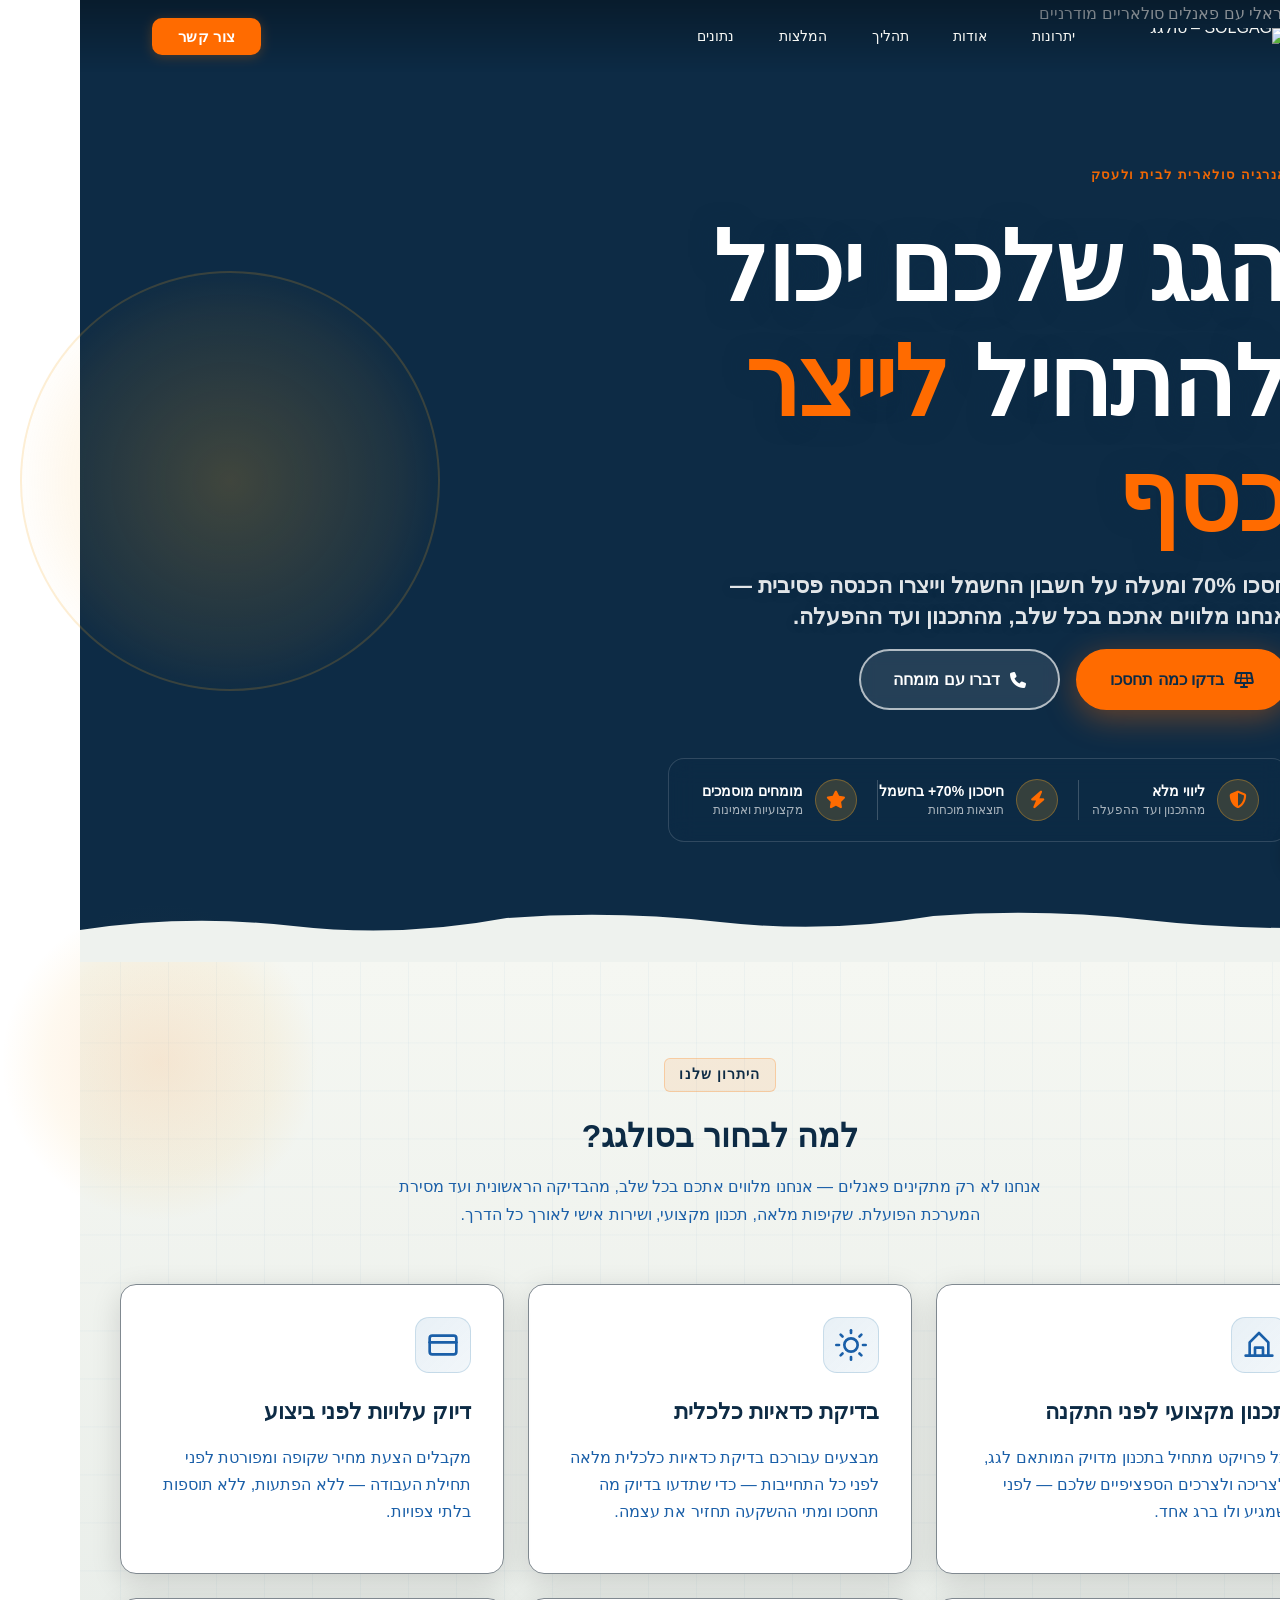
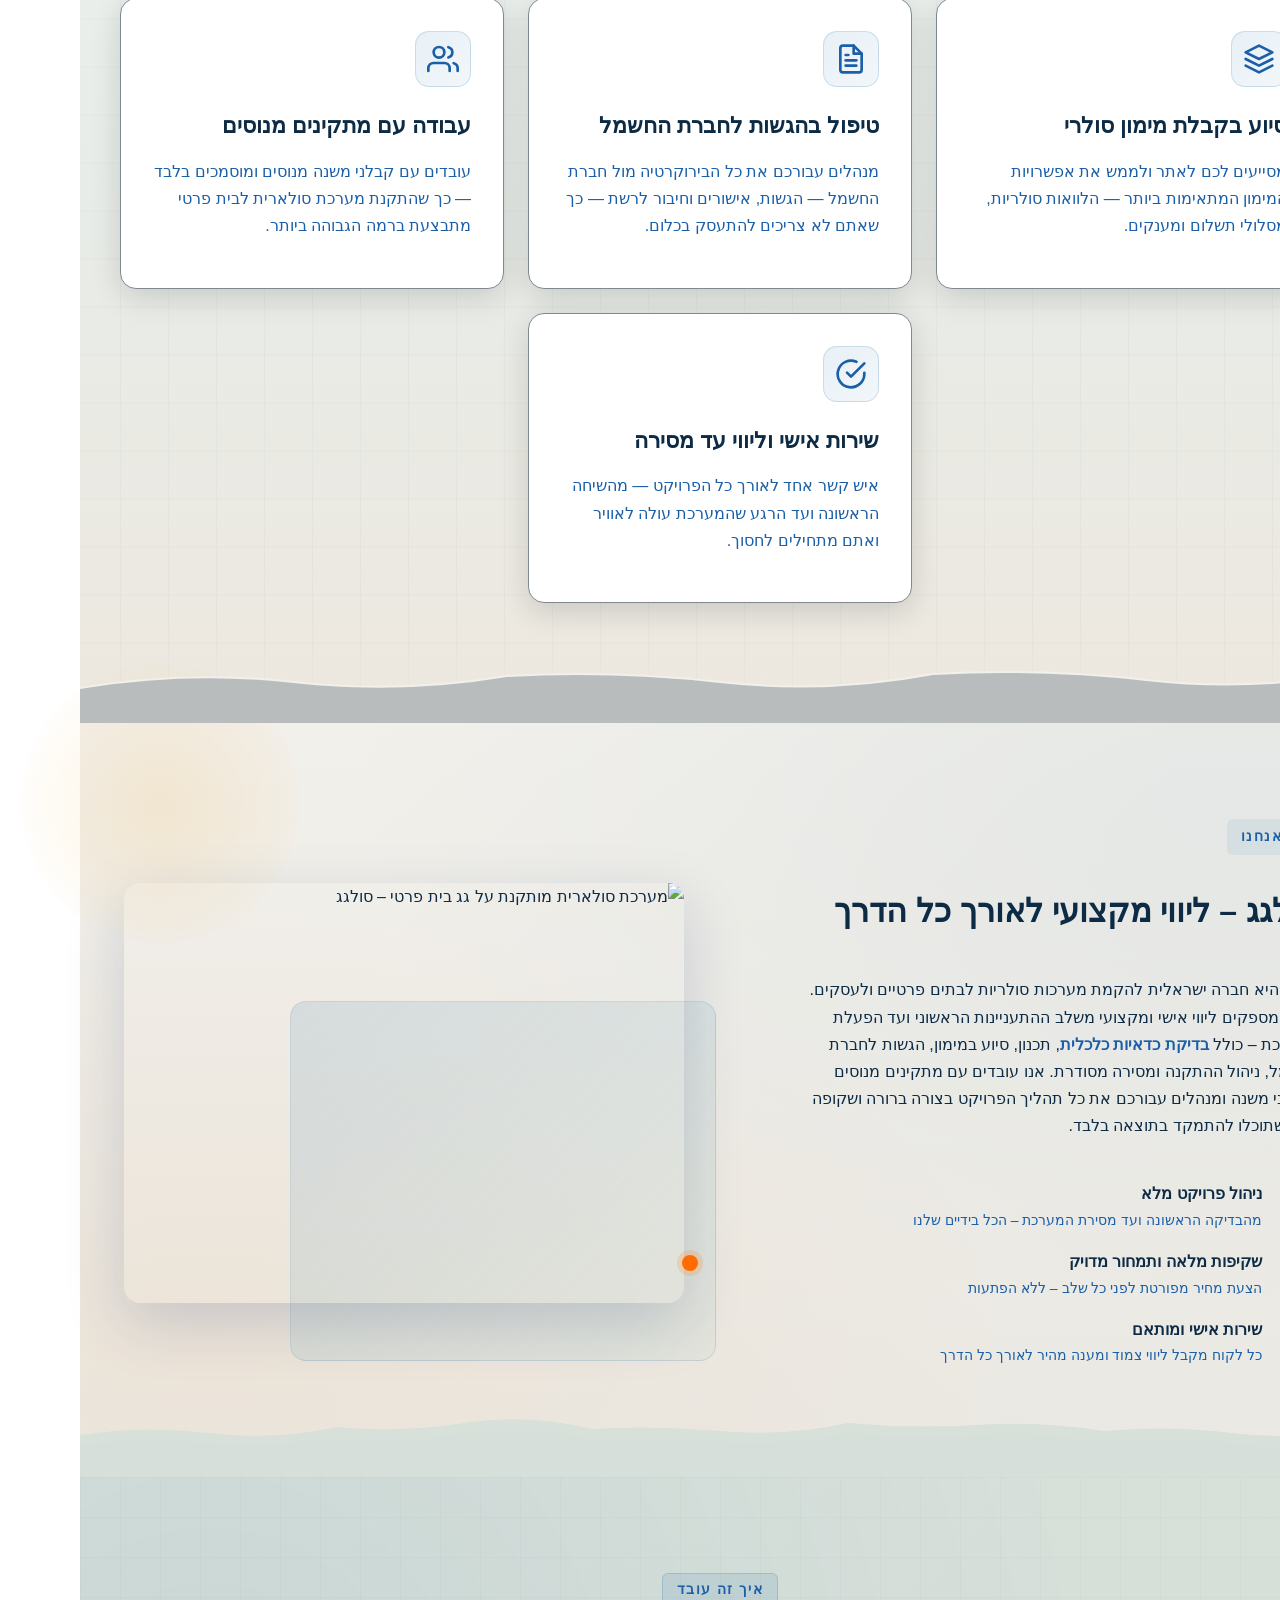
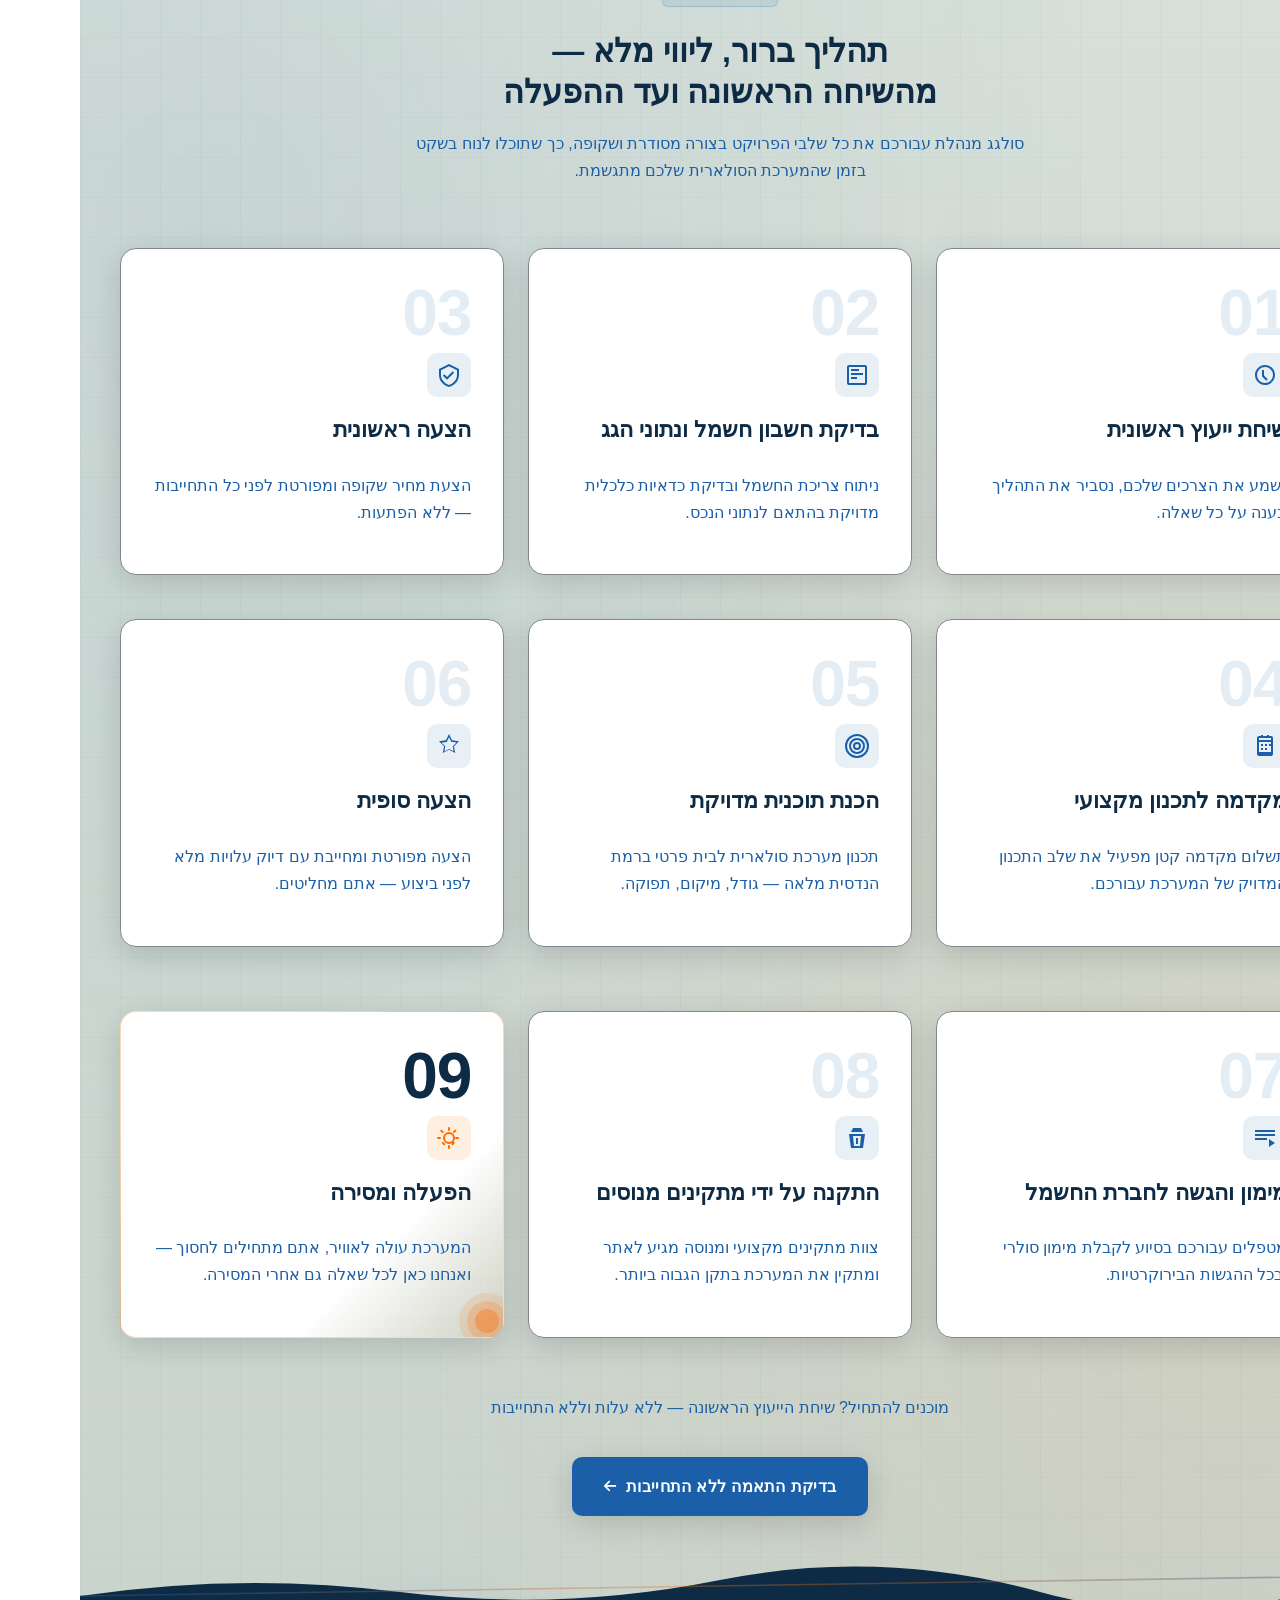
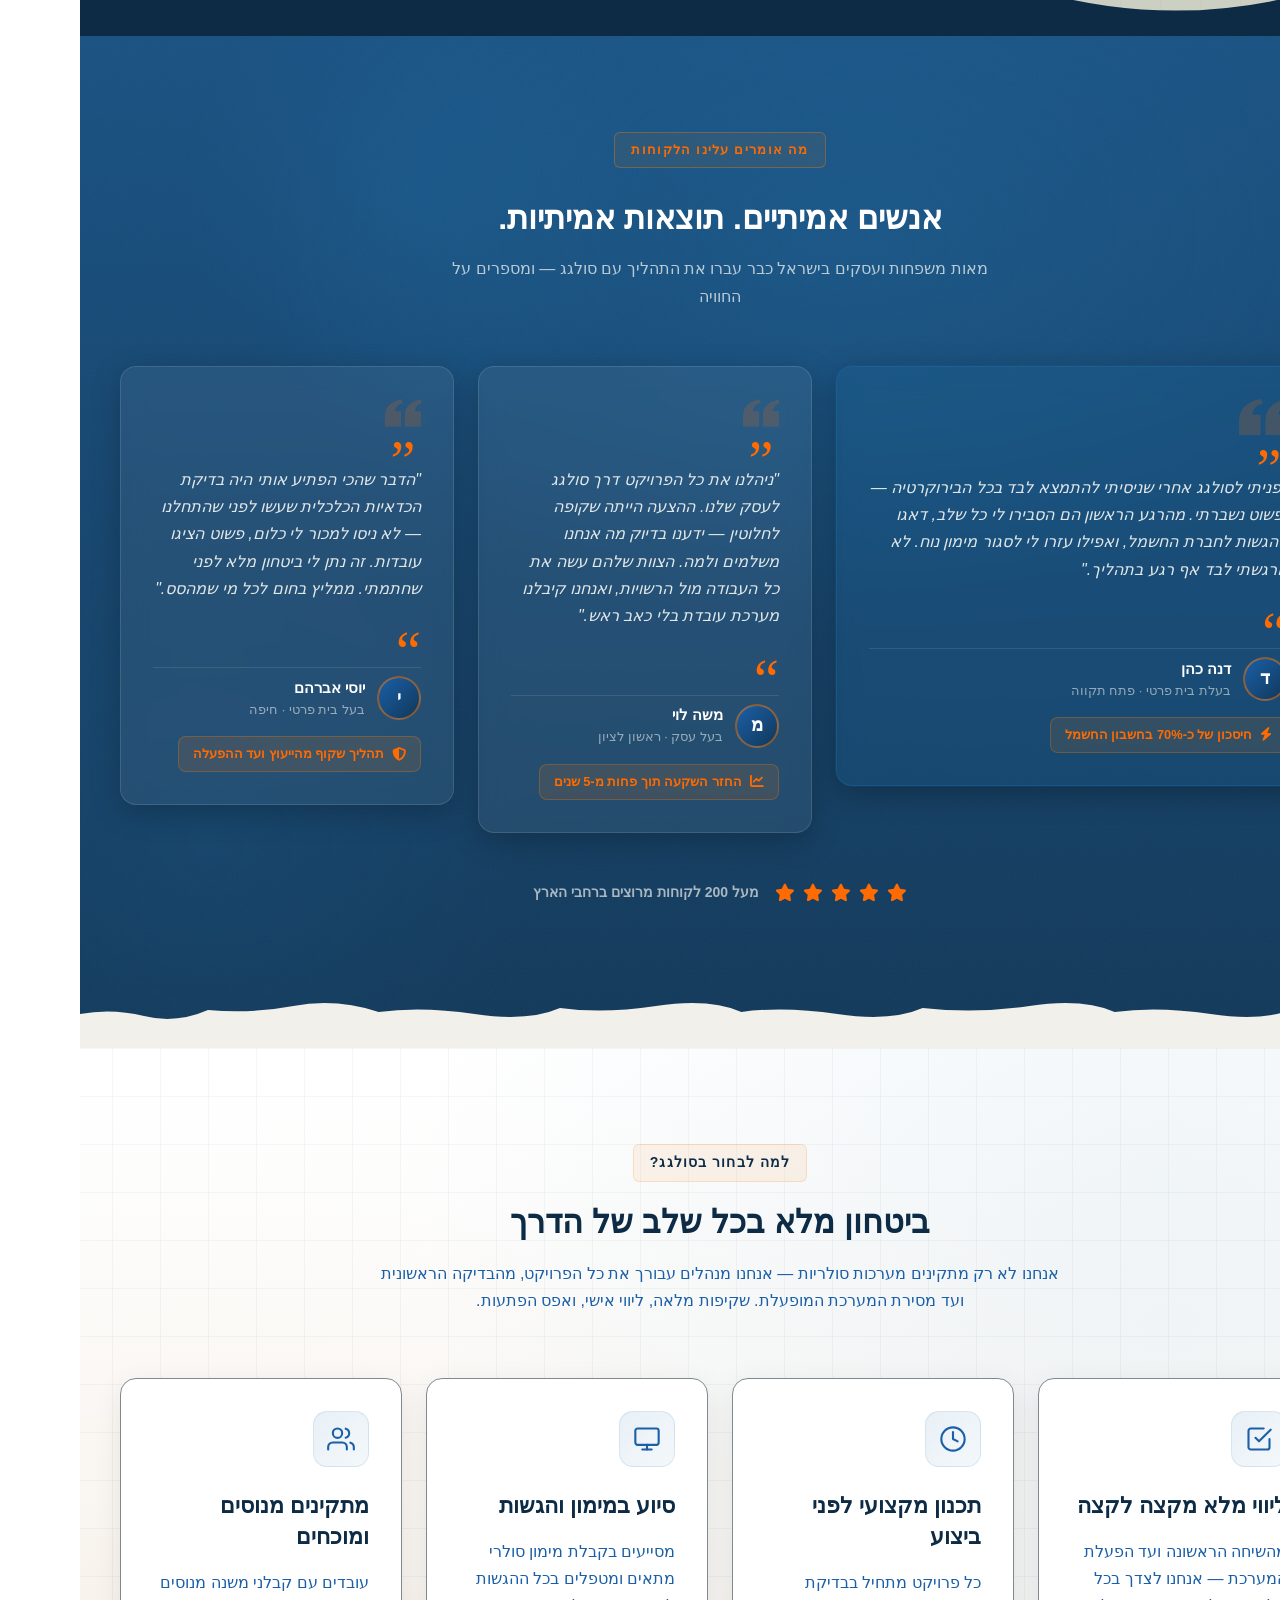
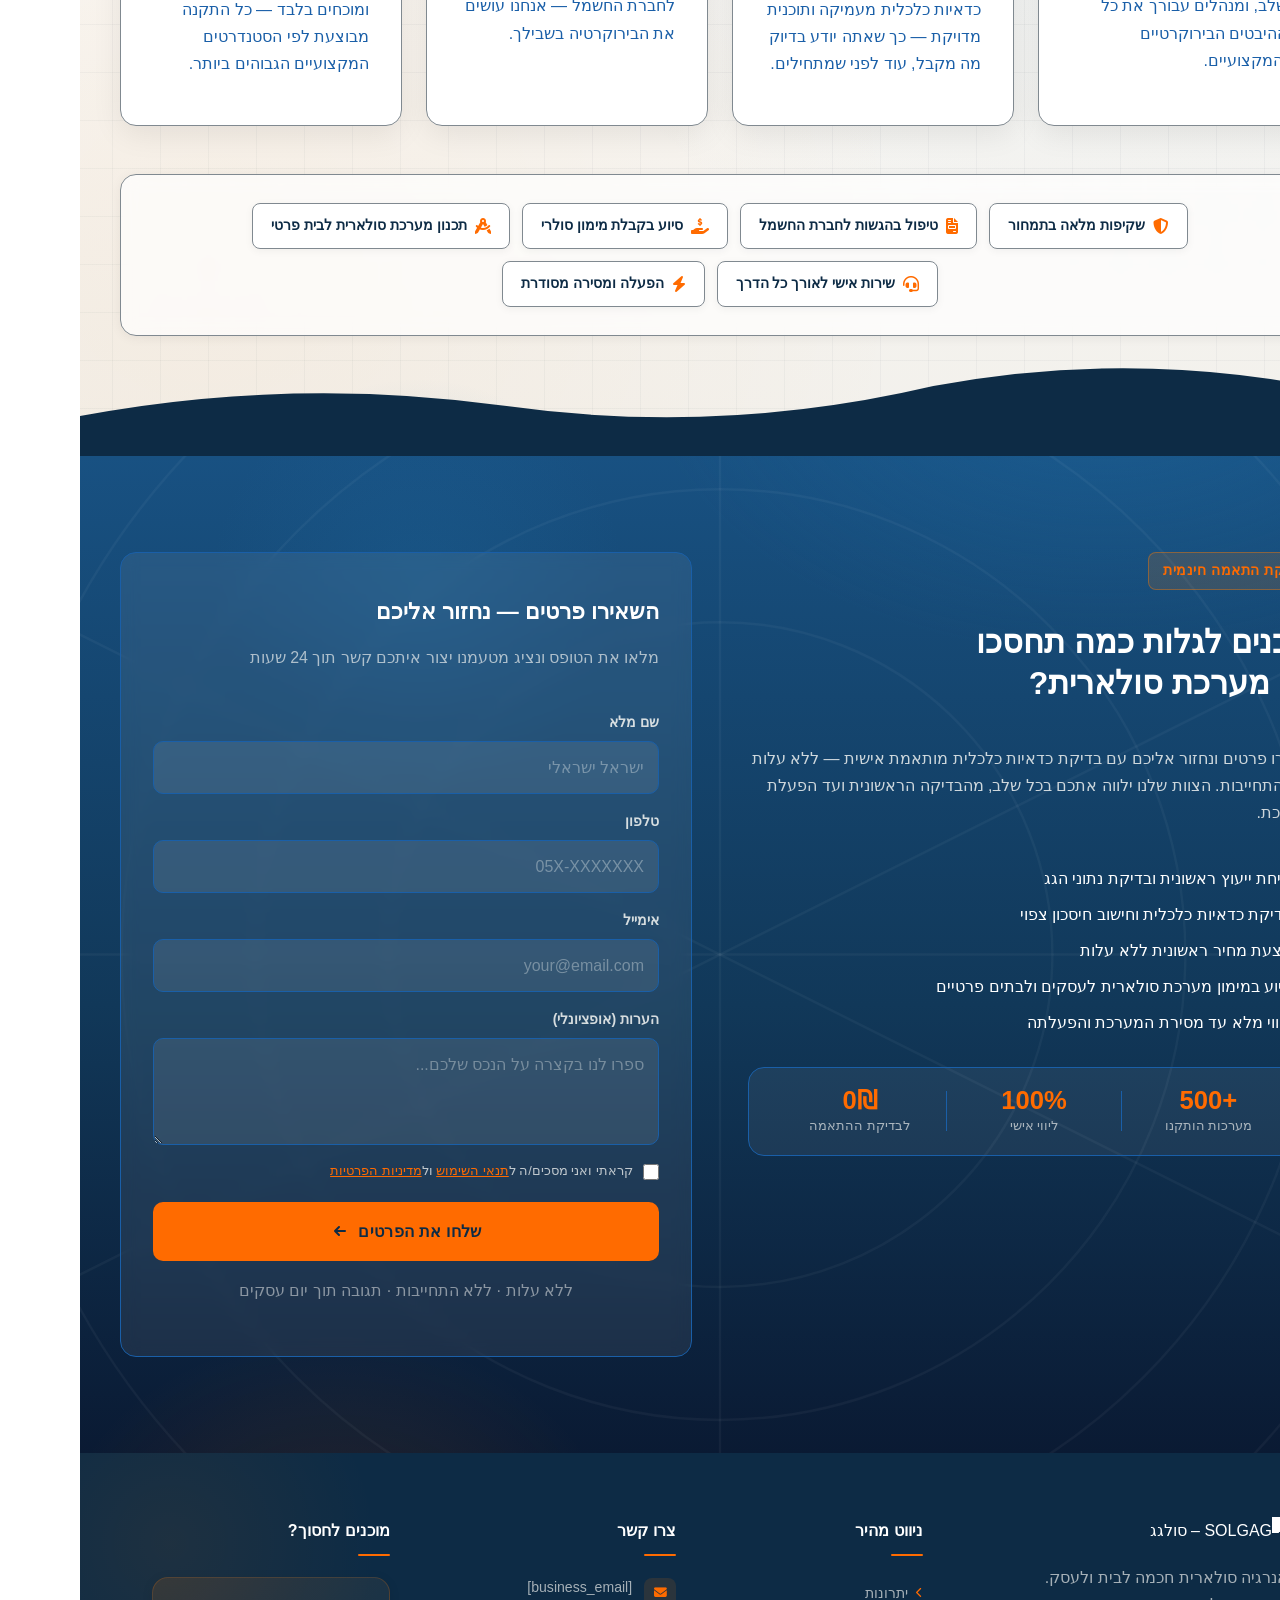
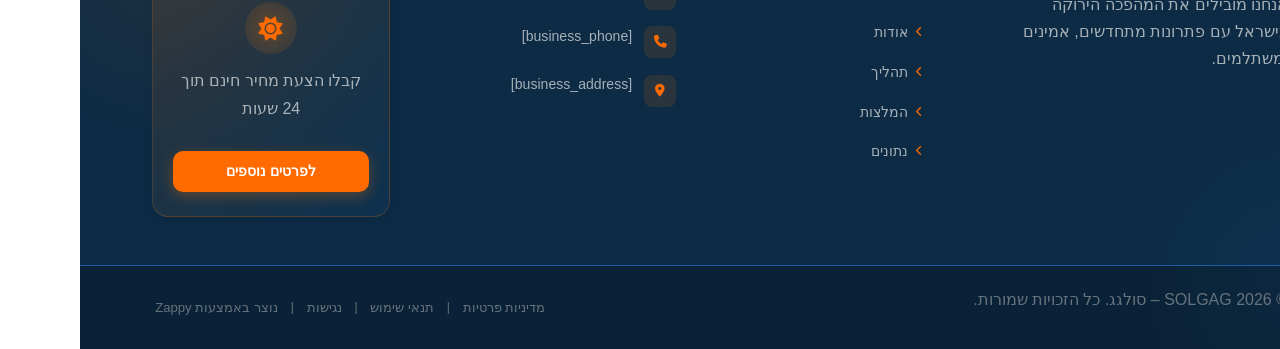
==== public/index.html @ 52c17bac "Background sync: Progressive GitHub Sync" ====
<!doctype html><html dir="rtl" lang="he"><head><meta charset="UTF-8"><meta content="width=device-width,initial-scale=1" name="viewport"><meta content="index, follow" name="robots"><title>בדיקת כדאיות כלכלית — SOLGAG – סולגג</title><meta content="SOLGG (סולגג) is an Israeli solar energy company specializing in the installation of solar systems for private homes and businesses. The company differentiates " name="description"><meta content="בדיקת כדאיות כלכלית, תכנון מערכת סולארית לבית פרטי, בדיקת כדאיות כלכלית פאנלים סולאריים, מימון מערכת סולארית לעסקים" name="keywords"><link href="/assets/favicon.ico" rel="icon" type="image/x-icon"><link href="/assets/favicon-16x16.png" rel="icon" type="image/png" sizes="16x16"><link href="/assets/favicon-32x32.png" rel="icon" type="image/png" sizes="32x32"><link href="/assets/favicon-48x48.png" rel="icon" type="image/png" sizes="48x48"><link href="/assets/favicon-192x192.png" rel="icon" type="image/png" sizes="192x192"><link href="/assets/favicon-512x512.png" rel="icon" type="image/png" sizes="512x512"><link href="/assets/apple-touch-icon.png" rel="apple-touch-icon"><script>!function(){"use strict";var t="8fbefe98-b01d-4607-a18d-50ab0d344325",e="https://api.zappy5.com/api/analytics/track",a=18e5,n=2592e6,o=!0,i=!0,r=!0;var s=function(){var e="zappy_visitor_"+t,a=null;try{if(a=localStorage.getItem(e)){var o=JSON.parse(a),i=Date.now();if(i-o.created<n)return o.lastSeen=i,localStorage.setItem(e,JSON.stringify(o)),o.id}}catch(t){console.warn("Zappy Analytics: LocalStorage not available")}var r="zv_"+Date.now()+"_"+Math.random().toString(36).substr(2,9);try{localStorage.setItem(e,JSON.stringify({id:r,created:Date.now(),lastSeen:Date.now()}))}catch(t){}return r}(),c=function(){var e="zappy_session_"+t,n=null;try{if(n=sessionStorage.getItem(e)){var o=JSON.parse(n),i=Date.now();if(i-o.timestamp<a)return o.timestamp=i,sessionStorage.setItem(e,JSON.stringify(o)),o.id}}catch(t){console.warn("Zappy Analytics: SessionStorage not available")}var r="zs_"+Date.now()+"_"+Math.random().toString(36).substr(2,9);try{sessionStorage.setItem(e,JSON.stringify({id:r,timestamp:Date.now()}))}catch(t){}return r}();function l(a,n){n=n||{};var o={website_id:t,event_type:a,page_path:window.location.pathname,referrer:document.referrer||"direct",visitor_id:s,session_id:c,metadata:n};if(navigator.sendBeacon){var i=new Blob([JSON.stringify(o)],{type:"application/json"});navigator.sendBeacon(e,i)}else fetch(e,{method:"POST",headers:{"Content-Type":"application/json"},body:JSON.stringify(o),keepalive:!0}).catch(function(t){console.warn("Zappy Analytics: Failed to track event",t)})}o&&l("pageview",{title:document.title,url:window.location.href}),i&&document.addEventListener("click",function(t){var e=t.target;if("BUTTON"===e.tagName||e.closest("button")){var a="BUTTON"===e.tagName?e:e.closest("button");l("click",{element:"button",text:a.textContent.trim().substring(0,100),id:a.id||null,class:a.className||null})}else if("A"===e.tagName||e.closest("a")){var n="A"===e.tagName?e:e.closest("a");l("navigation",{element:"link",text:n.textContent.trim().substring(0,100),href:n.href,external:n.hostname!==window.location.hostname})}},!0),r&&document.addEventListener("submit",function(t){var e=t.target;l("form_submit",{form_id:e.id||null,form_name:e.name||null,form_action:e.action||null,form_method:e.method||"GET"})},!0);var d=Date.now();window.addEventListener("beforeunload",function(){l("page_unload",{time_on_page:Math.floor((Date.now()-d)/1e3),page_path:window.location.pathname})}),window.zappyAnalytics={track:l,getVisitorId:function(){return s},getSessionId:function(){return c}}}()</script><meta content="בדיקת כדאיות כלכלית — SOLGAG – סולגג" property="og:title"><meta content="SOLGG (סולגג) is an Israeli solar energy company specializing in the installation of solar systems for private homes and businesses. The company differentiates " property="og:description"><meta content="summary_large_image" name="twitter:card"><meta content="בדיקת כדאיות כלכלית — SOLGAG – סולגג" name="twitter:title"><meta content="SOLGG (סולגג) is an Israeli solar energy company specializing in the installation of solar systems for private homes and businesses. The company differentiates " name="twitter:description"><meta content="website" property="og:type"><meta content="he_IL" property="og:locale"><link href="https://cdnjs.cloudflare.com/ajax/libs/font-awesome/6.4.0/css/all.min.css" rel="stylesheet"><style>.skip-link{position:absolute;transform:translateY(-200%);left:0;top:0;padding:12px 18px;background:var(--bg-dark,#1a1a1a);color:var(--text-light,#fff);font-weight:600;border-radius:0 0 8px 0;z-index:10000}.skip-link:focus{transform:none;outline:2px solid var(--ring,#fff);outline-offset:2px}:focus-visible{outline:2px solid var(--ring,currentColor);outline-offset:3px}</style><link href="/assets/favicon.ico" rel="icon" type="image/x-icon"><link href="/assets/favicon-16x16.png" rel="icon" type="image/png" sizes="16x16"><link href="/assets/favicon-32x32.png" rel="icon" type="image/png" sizes="32x32"><link href="/assets/favicon-48x48.png" rel="icon" type="image/png" sizes="48x48"><link href="/assets/favicon-192x192.png" rel="icon" type="image/png" sizes="192x192"><link href="/assets/favicon-512x512.png" rel="icon" type="image/png" sizes="512x512"><link href="/assets/apple-touch-icon.png" rel="apple-touch-icon"><link href="https://cdn.jsdelivr.net/npm/vanilla-cookieconsent@3/dist/cookieconsent.css" rel="stylesheet"><script src="https://cdn.jsdelivr.net/npm/vanilla-cookieconsent@3/dist/cookieconsent.umd.js"></script><script src="https://cdn.jsdelivr.net/gh/mickidum/acc_toolbar/acctoolbar/acctoolbar.min.js"></script><style data-zappy-section-v2-css="true">.index-hero-section{position:relative;width:100%;min-height:100vh;overflow:visible;background-color:var(--bg-dark);color:var(--text-light);display:flex;align-items:center;padding-bottom:80px}.index-hero-section .index-hero-bg{position:absolute;inset:0;z-index:0;overflow:hidden}.index-hero-section .index-hero-bg img{width:100%;height:100%;object-fit:cover;object-position:center center;display:block}.index-hero-section .index-hero-scrim{position:absolute;inset:0;z-index:1;pointer-events:none;background-image:linear-gradient(105deg,rgba(13,43,69,.88) 0,rgba(13,43,69,.72) 40%,rgba(13,43,69,.3) 70%,rgba(13,43,69,.1) 100%)}.index-hero-section .index-hero-sun-motif{position:absolute;inset-inline-end:-60px;top:50%;transform:translateY(-50%);width:420px;height:420px;border-radius:50%;background:radial-gradient(circle,rgba(245,166,35,.22) 0,rgba(245,166,35,.08) 55%,transparent 75%);z-index:2;pointer-events:none;border:2px solid rgba(245,166,35,.18)}.index-hero-section .index-hero-container{position:relative;z-index:10;width:100%;max-width:1200px;margin:0 auto;padding:160px 32px 40px}.index-hero-section .index-hero-content{max-width:680px;margin-inline-start:0;text-align:right}.index-hero-section .index-hero-eyebrow{display:inline-block;font-family:'Noto Sans Hebrew',Assistant,sans-serif;font-size:.8rem;font-weight:700;letter-spacing:.12em;text-transform:uppercase;color:var(--accent);margin-bottom:16px;opacity:.95}.index-hero-section .index-hero-headline{font-family:'Noto Sans Hebrew','Simpler Pro',sans-serif;font-size:3rem;font-weight:800;line-height:1.15;letter-spacing:-.01em;color:var(--text-light);margin:0 0 20px;text-shadow:0 2px 24px rgba(13,43,69,.55)}.index-hero-section .index-hero-accent{color:var(--accent);-webkit-text-fill-color:var(--accent);position:relative}.index-hero-section .index-hero-subtitle{font-family:'Noto Sans Hebrew',Assistant,sans-serif;font-size:1.125rem;font-weight:400;line-height:1.7;color:rgba(255,255,255,.88);margin:0 0 36px;text-shadow:0 1px 8px rgba(13,43,69,.45);max-width:580px}.index-hero-section .index-hero-ctas{display:flex;flex-direction:row;align-items:center;gap:16px;flex-wrap:wrap;margin-bottom:48px}.index-hero-section .index-hero-btn-primary{display:inline-flex;align-items:center;gap:10px;background:var(--accent);color:#fff;font-family:'Noto Sans Hebrew',Assistant,sans-serif;font-size:1rem;font-weight:700;padding:15px 32px;border-radius:100px;text-decoration:none;border:2px solid var(--accent);transition:all .3s cubic-bezier(.4, 0, .2, 1);box-shadow:0 8px 32px rgba(255,107,0,.38);white-space:nowrap}.index-hero-section .index-hero-btn-primary:hover{background:#e05e00;border-color:#e05e00;transform:translateY(-3px);box-shadow:0 16px 48px rgba(255,107,0,.5)}.index-hero-section .index-hero-btn-ghost{display:inline-flex;align-items:center;gap:10px;background:rgba(255,255,255,.1);backdrop-filter:blur(8px);-webkit-backdrop-filter:blur(8px);color:#fff;font-family:'Noto Sans Hebrew',Assistant,sans-serif;font-size:1rem;font-weight:600;padding:15px 32px;border-radius:100px;text-decoration:none;border:2px solid rgba(255,255,255,.65);transition:all .3s cubic-bezier(.4, 0, .2, 1);white-space:nowrap}.index-hero-section .index-hero-btn-ghost:hover{background:rgba(255,255,255,.2);border-color:#fff;transform:translateY(-3px);box-shadow:0 8px 32px rgba(255,255,255,.18)}.index-hero-section .index-hero-trust{display:flex;flex-direction:row;align-items:center;gap:0;background:rgba(13,43,69,.6);backdrop-filter:blur(12px);-webkit-backdrop-filter:blur(12px);border:1px solid rgba(255,255,255,.15);border-radius:16px;padding:20px 28px;max-width:620px}.index-hero-section .index-hero-trust-item{display:flex;flex-direction:row;align-items:center;gap:12px;flex:1;min-width:0}.index-hero-section .index-hero-trust-divider{width:1px;height:40px;background:rgba(255,255,255,.2);margin:0 20px;flex-shrink:0}.index-hero-section .index-hero-trust-icon{display:flex;align-items:center;justify-content:center;width:42px;height:42px;border-radius:50%;background:rgba(245,166,35,.18);color:var(--accent);font-size:1.1rem;flex-shrink:0;border:1px solid rgba(245,166,35,.35)}.index-hero-section .index-hero-trust-text{display:flex;flex-direction:column;gap:2px;min-width:0}.index-hero-section .index-hero-trust-text strong{font-family:'Noto Sans Hebrew',Assistant,sans-serif;font-size:.875rem;font-weight:700;color:var(--text-light);line-height:1.3;white-space:nowrap}.index-hero-section .index-hero-trust-text span{font-family:'Noto Sans Hebrew',Assistant,sans-serif;font-size:.75rem;font-weight:400;color:rgba(255,255,255,.65);line-height:1.4;white-space:nowrap}.index-hero-section .index-hero-divider-wrapper{position:absolute;bottom:0;left:0;width:100%;height:80px;pointer-events:none;z-index:5}.index-hero-section .index-hero-divider-wrapper svg{display:block;width:100%;height:100%}@media (max-width:1024px){.index-hero-section .index-hero-sun-motif{width:300px;height:300px;inset-inline-end:-40px}.index-hero-section .index-hero-trust{flex-wrap:wrap;gap:16px;padding:16px 20px}.index-hero-section .index-hero-trust-divider{display:none}.index-hero-section .index-hero-trust-item{flex:0 0 calc(33% - 12px)}}@media (max-width:768px){.index-hero-section{min-height:100svh;padding-bottom:80px}.index-hero-section .index-hero-container{padding:110px 16px 32px}.index-hero-section .index-hero-content{max-width:100%}.index-hero-section .index-hero-headline{font-size:2.1rem;line-height:1.2;margin-bottom:14px}.index-hero-section .index-hero-subtitle{font-size:1rem;margin-bottom:28px}.index-hero-section .index-hero-br{display:none}.index-hero-section .index-hero-ctas{flex-direction:column;align-items:stretch;gap:12px;margin-bottom:32px}.index-hero-section .index-hero-btn-ghost,.index-hero-section .index-hero-btn-primary{justify-content:center;padding:14px 24px;font-size:.95rem}.index-hero-section .index-hero-trust{flex-direction:column;align-items:flex-start;gap:16px;padding:16px;max-width:100%}.index-hero-section .index-hero-trust-divider{display:none}.index-hero-section .index-hero-trust-item{flex:0 0 auto;width:100%}.index-hero-section .index-hero-trust-text strong{white-space:normal}.index-hero-section .index-hero-trust-text span{white-space:normal}.index-hero-section .index-hero-sun-motif{display:none}.index-hero-section .index-hero-scrim{background-image:linear-gradient(160deg,rgba(13,43,69,.92) 0,rgba(13,43,69,.78) 50%,rgba(13,43,69,.45) 100%)}}.hero .hero-title,.hero h1,.hero-section h1,.hero-title,[class*=hero-] h1,[class~=hero] h1{font-size:min(var(--display-xl, 6rem), 6rem)!important;line-height:var(--leading-display, 1.05)}@media (max-width:768px){.hero .hero-title,.hero h1,.hero-section h1,.hero-title,[class*=hero-] h1,[class~=hero] h1{font-size:clamp(2rem, 9vw, 3rem)!important}}</style><link href="/styles.css" rel="stylesheet"><style id="zappy-dropdown-submenu-styles">#navMenu li:has(.sub-menu),.nav-menu li:has(.sub-menu),.navbar li:has(.sub-menu),nav li:has(.sub-menu){position:relative}#navMenu .sub-menu,.nav-menu .sub-menu,.navbar .sub-menu,nav .sub-menu{display:block!important;position:absolute!important;top:100%;left:0;min-width:220px;background:#fff;border-radius:8px;box-shadow:0 8px 25px rgba(0,0,0,.15);padding:8px 0;opacity:0;visibility:hidden;transform:translateY(10px);transition:all .3s ease;z-index:1000;list-style:none;pointer-events:none}#navMenu li:hover>.sub-menu,.nav-menu li:hover>.sub-menu,.navbar li:hover>.sub-menu,nav li:hover>.sub-menu{opacity:1!important;visibility:visible!important;transform:translateY(0)!important;pointer-events:auto!important}.sub-menu li{list-style:none;margin:0;padding:0}.sub-menu a{display:block!important;padding:10px 16px!important;color:var(--text-dark,#333)!important;font-weight:500;text-decoration:none;white-space:nowrap;transition:background-color .2s}.sub-menu .zappy-nav-child>a{padding-left:28px!important;font-size:.9em!important;opacity:.85!important}[dir=rtl] .sub-menu .zappy-nav-child>a,html[lang=ar] .sub-menu .zappy-nav-child>a,html[lang=he] .sub-menu .zappy-nav-child>a{padding-left:10px!important;padding-right:28px!important}.sub-menu .zappy-nav-parent>a{font-weight:600!important}.sub-menu a:hover{background-color:#f5f5f5}[dir=rtl] .nav-menu .sub-menu,[dir=rtl] .navbar .sub-menu,[dir=rtl] nav .sub-menu,html[lang=ar] .nav-menu .sub-menu,html[lang=ar] .navbar .sub-menu,html[lang=ar] nav .sub-menu,html[lang=he] .nav-menu .sub-menu,html[lang=he] .navbar .sub-menu,html[lang=he] nav .sub-menu{left:auto!important;right:0!important}.sub-menu:empty,.sub-menu:not(:has(li)):not(:has(> a)),.sub-menu:not(:has(li:not(.zappy-hidden-menu-item))):not(:has(> a)){display:none!important;opacity:0!important;visibility:hidden!important;pointer-events:none!important}li:has(.menu-group-title):hover>.sub-menu{opacity:1!important;visibility:visible!important;transform:translateY(0)!important;pointer-events:auto!important}#navMenu>li>.menu-group-title,.nav-menu>li>.menu-group-title{display:inline-block;padding:.5rem 1rem;cursor:default;user-select:none}@media (max-width:768px){#navMenu .sub-menu,.nav-menu .sub-menu,.navbar .sub-menu,nav .sub-menu{position:static!important;transform:none!important;box-shadow:none!important;background:0 0!important;max-height:0;overflow:hidden;opacity:0;visibility:hidden;transition:max-height .3s ease,opacity .3s ease;padding:0!important;border-radius:0!important}#navMenu .sub-menu.mobile-expanded,.nav-menu .sub-menu.mobile-expanded,.navbar .sub-menu.mobile-expanded{max-height:none!important;overflow-y:visible!important;opacity:1!important;visibility:visible!important;padding:8px 0 8px 16px!important}[dir=rtl] .sub-menu.mobile-expanded,html[lang=he] .sub-menu.mobile-expanded{padding:8px 16px 8px 0!important}#navMenu li:hover>.sub-menu,.nav-menu li:hover>.sub-menu,.navbar li:hover>.sub-menu,nav li:hover>.sub-menu{opacity:0;visibility:hidden;pointer-events:none}#navMenu li>.sub-menu.mobile-expanded,.nav-menu li>.sub-menu.mobile-expanded,.navbar li>.sub-menu.mobile-expanded,nav li>.sub-menu.mobile-expanded{opacity:1!important;visibility:visible!important;pointer-events:auto!important}#navMenu li:has(.sub-menu),.nav-menu li:has(.sub-menu),.navbar li:has(.sub-menu),nav li:has(.sub-menu){display:flex!important;flex-wrap:wrap!important;align-items:center!important;position:relative!important;min-height:44px!important}#navMenu li:has(.sub-menu)>a,.nav-menu li:has(.sub-menu)>a,.navbar li:has(.sub-menu)>a,nav li:has(.sub-menu)>a{flex:1!important;min-width:0!important}#navMenu li:has(.sub-menu)>.menu-group-title,.nav-menu li:has(.sub-menu)>.menu-group-title,.navbar li:has(.sub-menu)>.menu-group-title,nav li:has(.sub-menu)>.menu-group-title{flex:1!important;min-width:0!important;padding:0!important;line-height:inherit!important}#navMenu li:has(.sub-menu)>.sub-menu,.nav-menu li:has(.sub-menu)>.sub-menu,.navbar li:has(.sub-menu)>.sub-menu,nav li:has(.sub-menu)>.sub-menu{flex-basis:100%!important;width:100%!important}#navMenu li:has(.sub-menu)>a [class*=arrow],#navMenu li:has(.sub-menu)>a [class*=chevron],.nav-menu li:has(.sub-menu)>a .fa-angle-down,.nav-menu li:has(.sub-menu)>a .fa-chevron-down,.nav-menu li:has(.sub-menu)>a [class*=arrow],.nav-menu li:has(.sub-menu)>a [class*=chevron],nav li:has(.sub-menu)>a [class*=arrow],nav li:has(.sub-menu)>a [class*=chevron]{display:none!important;visibility:hidden!important}.mobile-submenu-toggle{display:flex!important;align-items:center!important;justify-content:center!important;width:44px!important;height:auto!important;background:0 0!important;border:none!important;cursor:pointer!important;color:var(--text-light)!important;position:static!important;flex-shrink:0!important;align-self:stretch!important;z-index:2!important;padding:0!important;margin:0!important}.mobile-submenu-toggle::after{content:''!important;width:0!important;height:0!important;border-left:6px solid transparent!important;border-right:6px solid transparent!important;border-top:7px solid currentColor!important;transition:transform .3s ease!important}.mobile-submenu-toggle.expanded::after{transform:rotate(180deg)!important}.sub-menu a{padding:10px 0!important;display:block!important;color:var(--text-light)!important;white-space:normal!important}.sub-menu .zappy-nav-child>a{padding-left:28px!important;font-size:.9em!important;opacity:.85!important}[dir=rtl] .sub-menu .zappy-nav-child>a,html[lang=ar] .sub-menu .zappy-nav-child>a,html[lang=he] .sub-menu .zappy-nav-child>a{padding-left:0!important;padding-right:28px!important}.sub-menu .zappy-nav-parent>a{font-weight:600!important}#navMenu.active,.nav-menu.active{max-width:100vw!important;overflow-x:hidden!important;box-sizing:border-box!important}.navbar .sub-menu li a,.zappy-products-dropdown .sub-menu a,nav.navbar .sub-menu li a{color:var(--text-light)!important}}@media (min-width:769px){.mobile-submenu-toggle{display:none!important}}</style><style id="zappy-widget-visibility">html[dir=rtl] .whatsapp-float{right:20px!important;left:auto!important}html:not([dir]) .whatsapp-float,html[dir=ltr] .whatsapp-float{left:20px!important;right:auto!important}html[dir=rtl] #mic-access-tool-general-button,html[dir=rtl] #mic-init-access-tool #mic-access-tool-general-button,html[dir=rtl] #mic-init-access-tool .mic-access-tool-general-button,html[dir=rtl] ._access-icon,html[dir=rtl] .mic-access-tool-general-button{left:20px!important;right:auto!important}html:not([dir]) #mic-access-tool-general-button,html:not([dir]) #mic-init-access-tool #mic-access-tool-general-button,html:not([dir]) #mic-init-access-tool .mic-access-tool-general-button,html:not([dir]) ._access-icon,html:not([dir]) .mic-access-tool-general-button,html[dir=ltr] #mic-access-tool-general-button,html[dir=ltr] #mic-init-access-tool #mic-access-tool-general-button,html[dir=ltr] #mic-init-access-tool .mic-access-tool-general-button,html[dir=ltr] ._access-icon,html[dir=ltr] .mic-access-tool-general-button{right:20px!important;left:auto!important}@media (max-width:768px){.whatsapp-float{display:flex!important}}@media (min-width:769px){.whatsapp-float{display:flex!important}}@media (max-width:768px){#mic-access-tool-general-button,#mic-init-access-tool #mic-access-tool-general-button,#mic-init-access-tool .mic-access-tool-general-button,._access-icon,.mic-access-tool-general-button{display:flex!important;visibility:visible!important;opacity:1!important;pointer-events:auto!important}#mic-access-tool-box.opened-mic-access-tool,#mic-init-access-tool #mic-access-tool-box.opened-mic-access-tool,.mic-access-tool-box.opened-mic-access-tool{visibility:visible!important;opacity:1!important;pointer-events:auto!important}}@media (min-width:769px){#mic-access-tool-general-button,#mic-init-access-tool #mic-access-tool-general-button,#mic-init-access-tool .mic-access-tool-general-button,._access-icon,.mic-access-tool-general-button{display:flex!important;visibility:visible!important;opacity:1!important;pointer-events:auto!important}#mic-access-tool-box.opened-mic-access-tool,#mic-init-access-tool #mic-access-tool-box.opened-mic-access-tool,.mic-access-tool-box.opened-mic-access-tool{visibility:visible!important;opacity:1!important;pointer-events:auto!important}}</style></head><body><a href="#main" class="skip-link">דלג לתוכן הראשי</a><nav class="navbar" dir="rtl"><button class="mobile-toggle" aria-label="Menu" id="mobileToggle"><svg viewBox="0 0 24 24" height="24" width="24" fill="none" class="hamburger-icon"><path d="M3 12h18M3 6h18M3 18h18" stroke="currentColor" stroke-linecap="round" stroke-width="2"></path></svg> <svg viewBox="0 0 24 24" height="24" width="24" fill="none" class="close-icon" style="display:none"><path d="M18 6L6 18M6 6l12 12" stroke="currentColor" stroke-linecap="round" stroke-width="2"></path></svg></button> <button class="phone-header-btn" aria-label="Call" data-phone="[business_phone]"><svg viewBox="0 0 24 24" height="20" width="20" fill="currentColor"><path d="M22 16.92v3a2 2 0 0 1-2.18 2 19.79 19.79 0 0 1-8.63-3.07 19.5 19.5 0 0 1-6-6 19.79 19.79 0 0 1-3.07-8.67A2 2 0 0 1 4.11 2h3a2 2 0 0 1 2 1.72 12.84 12.84 0 0 0 .7 2.81 2 2 0 0 1-.45 2.11L8.09 9.91a16 16 0 0 0 6 6l1.27-1.27a2 2 0 0 1 2.11-.45 12.84 12.84 0 0 0 2.81.7A2 2 0 0 1 22 16.92z"></path></svg></button><div class="nav-container"><div class="nav-right-group"><div class="nav-brand"><a href="/" class="logo-link"><img alt="SOLGAG – סולגג" src="/assets/site-----image-1.webp" class="logo"></a></div><ul class="nav-menu" id="navMenu"><li><a href="#features">יתרונות</a></li><li><a href="#about">אודות</a></li><li><a href="#process">תהליך</a></li><li><a href="#testimonials">המלצות</a></li><li><a href="#stats">נתונים</a></li></ul></div><div class="nav-cta-container"><a href="#cta" class="nav-cta-btn">צור קשר</a></div></div></nav><script>window.addEventListener("load",function(){const e=document.querySelector(".navbar, nav, header");if(!e)return void console.log("[Navbar] Navbar element not found");let t=document.getElementById("mobileToggle")||document.querySelector(".mobile-toggle")||document.querySelector(".hamburger")||document.querySelector(".hamburger-menu")||document.querySelector(".menu-toggle")||document.querySelector(".burger-menu")||document.querySelector('[aria-label="Menu"]')||document.querySelector('[aria-label="תפריט"]');const n=document.querySelector(".phone-header-btn"),o=window.getComputedStyle(e);let r=o.backgroundColor;if(console.log("[Navbar] Initial navbar background:",r),"transparent"===r||"rgba(0, 0, 0, 0)"===r||r.startsWith("rgba")&&r.includes(", 0)")){const e=o.backgroundImage;if(e&&"none"!==e)console.log("[Navbar] Navbar has background image/gradient, using dark text"),r="rgb(240, 240, 240)";else{const e=window.getComputedStyle(document.body).backgroundColor;console.log("[Navbar] Navbar transparent, using body background:",e),r=e}}const a=r.match(/\d+/g);if(a&&a.length>=3){const e=(.299*parseInt(a[0])+.587*parseInt(a[1])+.114*parseInt(a[2]))/255;console.log("[Navbar] Mobile button colors preserved from Claude CSS (luminance:",e.toFixed(2)+")");const o=document.createElement("style");o.id="zappy-mobile-nav-fix";document.documentElement.lang;document.documentElement.dir,o.textContent='\n        /* Hide mobile buttons on desktop, show only on mobile */\n        @media (min-width: 769px) {\n          .mobile-toggle,\n          .phone-header-btn {\n            display: none !important;\n          }\n        }\n        \n        /* Show and position mobile buttons correctly on mobile */\n        @media (max-width: 768px) {\n          .navbar,\n          nav.navbar {\n            min-height: 70px !important;\n          }\n\n          .mobile-toggle,\n          .phone-header-btn {\n            position: absolute !important;\n            top: 0 !important;\n            bottom: 0 !important;\n            margin-top: auto !important;\n            margin-bottom: auto !important;\n            transform: none !important;\n            z-index: 1001 !important;\n            display: flex !important;\n            align-items: center !important;\n            justify-content: center !important;\n            width: 36px !important;\n            height: 36px !important;\n            border-radius: 50% !important;\n            border: none !important;\n            cursor: pointer !important;\n            padding: 6px !important;\n            background: none !important;\n            color: var(--nav-text, var(--text-light)) !important;\n            touch-action: manipulation !important;\n            -webkit-tap-highlight-color: transparent !important;\n          }\n\n          html[data-zappy-site-type="ecommerce"] .phone-header-btn,\n          body[data-zappy-site-type="ecommerce"] .phone-header-btn,\n          html[data-zappy-site-type="ecommerce"] header .phone-header-btn,\n          html[data-zappy-site-type="ecommerce"] nav .phone-header-btn {\n            display: none !important;\n            visibility: hidden !important;\n            width: 0 !important;\n            height: 0 !important;\n            min-width: 0 !important;\n            overflow: hidden !important;\n          }\n          \n          /* LTR positioning (default): hamburger LEFT, phone RIGHT */\n          html:not([dir="rtl"]):not([lang="he"]):not([lang="ar"]) .mobile-toggle,\n          html[dir="ltr"] .mobile-toggle {\n            left: 12px !important;\n            right: auto !important;\n          }\n          html:not([dir="rtl"]):not([lang="he"]):not([lang="ar"]) .phone-header-btn,\n          html[dir="ltr"] .phone-header-btn {\n            right: 12px !important;\n            left: auto !important;\n          }\n          \n          /* RTL positioning: hamburger RIGHT, phone LEFT */\n          html[dir="rtl"] .mobile-toggle,\n          html[lang="he"] .mobile-toggle,\n          html[lang="ar"] .mobile-toggle {\n            right: 12px !important;\n            left: auto !important;\n          }\n          html[dir="rtl"] .phone-header-btn,\n          html[lang="he"] .phone-header-btn,\n          html[lang="ar"] .phone-header-btn {\n            left: 12px !important;\n            right: auto !important;\n          }\n          \n          /* CRITICAL: Ensure nav-container has min-height on mobile */\n          /* All children are positioned absolutely/fixed on mobile, so height:auto collapses to 0 */\n          .nav-container {\n            min-height: 70px !important;\n            position: relative !important;\n          }\n          \n          /* Ensure SVG icons are properly sized and inherit color */\n          .mobile-toggle svg,\n          .phone-header-btn svg {\n            width: 24px !important;\n            height: 24px !important;\n            /* Don\'t force display - let JavaScript control hamburger/close toggle */\n          }\n          \n          /* Reset nav-cta-container on mobile - remove desktop box-shadow/padding */\n          /* that creates a visible ghost box when CTA button is hidden */\n          .nav-cta-container {\n            box-shadow: none !important;\n            padding: 0 !important;\n          }\n          \n          /* Hide nav-cta-container entirely on mobile when there\'s no lang-switcher */\n          /* (only the CTA button is inside, and it\'s hidden on mobile) */\n          .nav-cta-container:not(:has(.lang-switcher)) {\n            display: none !important;\n          }\n          \n          /* CRITICAL: Prevent hero image fade gradient from bleeding over headline text */\n          /* The .image-fade-gradient has bottom: -30px (extends below parent) */\n          /* On mobile stacked layout, this overlaps the h1 text below the image */\n          .hero-image-column {\n            overflow: hidden !important;\n          }\n          .image-fade-gradient {\n            bottom: 0 !important;\n          }\n          \n          /* Hide desktop language switcher on mobile - hamburger menu handles it */\n          /* High specificity to override stored CSS */\n          .lang-switcher,\n          .nav-cta-container .lang-switcher,\n          .nav-container .lang-switcher,\n          .navbar .lang-switcher,\n          .navbar .nav-cta-container .lang-switcher {\n            display: none !important;\n          }\n        }\n      ';const r=document.getElementById("zappy-mobile-nav-fix");r&&r.remove(),document.head.appendChild(o),console.log("[Navbar] Critical CSS injected for mobile nav positioning");const i=window.innerWidth<=768;if(t){const e=t.querySelector(".hamburger-icon"),n=t.querySelector(".close-icon");e&&(e.style.setProperty("width","24px","important"),e.style.setProperty("height","24px","important"),e.style.setProperty("display","block","important")),n&&(n.style.setProperty("width","24px","important"),n.style.setProperty("height","24px","important"),n.style.setProperty("display","none","important")),i?(t.style.setProperty("position","absolute","important"),t.style.setProperty("top","0","important"),t.style.setProperty("bottom","0","important"),t.style.setProperty("margin-top","auto","important"),t.style.setProperty("margin-bottom","auto","important"),t.style.setProperty("transform","none","important"),t.style.setProperty("z-index","1001","important"),t.style.removeProperty("left"),t.style.removeProperty("right"),console.log("[Navbar] Mobile toggle positioning applied (mobile viewport)")):(t.style.removeProperty("position"),t.style.removeProperty("top"),t.style.removeProperty("transform"),t.style.removeProperty("z-index"),t.style.removeProperty("left"),t.style.removeProperty("right"),console.log("[Navbar] Desktop viewport - cleared mobile toggle inline positioning"))}if(n){const e=n.querySelector("svg");e&&(e.style.width="24px",e.style.height="24px",e.setAttribute("width","24"),e.setAttribute("height","24")),i?(n.style.setProperty("position","absolute","important"),n.style.setProperty("top","0","important"),n.style.setProperty("bottom","0","important"),n.style.setProperty("margin-top","auto","important"),n.style.setProperty("margin-bottom","auto","important"),n.style.setProperty("transform","none","important"),n.style.setProperty("z-index","1001","important"),n.style.removeProperty("left"),n.style.removeProperty("right"),console.log("[Navbar] Phone button positioning applied (mobile viewport)")):(n.style.removeProperty("position"),n.style.removeProperty("top"),n.style.removeProperty("transform"),n.style.removeProperty("z-index"),n.style.removeProperty("left"),n.style.removeProperty("right"),console.log("[Navbar] Desktop viewport - cleared phone button inline positioning"))}}else console.log("[Navbar] Could not parse background color:",r);t=document.getElementById("mobileToggle")||document.querySelector(".mobile-toggle")||document.querySelector(".hamburger")||document.querySelector(".hamburger-menu")||document.querySelector(".menu-toggle")||document.querySelector(".burger-menu")||document.querySelector('[aria-label="Menu"]')||document.querySelector('[aria-label="תפריט"]');const i=document.getElementById("navMenu")||document.querySelector(".nav-menu")||document.querySelector(".nav-links")||document.querySelector("nav ul:not(.submenu)");if(!t||!i)return void console.log("[Navbar] Mobile toggle or menu not found:",{toggle:!!t,menu:!!i});i.id||(i.id="navMenu"),console.log("[Navbar] Initializing mobile menu...");const l=t.cloneNode(!0);t.parentNode.replaceChild(l,t);var s=0;function p(e){var t=Date.now();t-s<300||(s=t,function(e){e.preventDefault(),e.stopPropagation();const t=l.querySelector(".hamburger-icon"),n=l.querySelector(".close-icon");i.classList.contains("active")?(i.classList.remove("active"),t&&t.style.setProperty("display","block","important"),n&&n.style.setProperty("display","none","important"),document.body.style.overflow="",console.log("[Navbar] Menu closed")):(i.classList.add("active"),t&&t.style.setProperty("display","none","important"),n&&n.style.setProperty("display","block","important"),document.body.style.overflow="hidden",console.log("[Navbar] Menu opened"))}(e))}l.addEventListener("click",p),l.addEventListener("touchend",p),i.querySelectorAll("a").forEach(function(e){e.addEventListener("click",function(){if("#"===this.getAttribute("href"))return;const e=l.querySelector(".hamburger-icon"),t=l.querySelector(".close-icon");i.classList.remove("active"),e&&e.style.setProperty("display","block","important"),t&&t.style.setProperty("display","none","important"),document.body.style.overflow="",console.log("[Navbar] Menu closed (link clicked)")})});var m=i.querySelectorAll(".dropdown-toggle");m.forEach(function(e){e.addEventListener("click",function(e){e.preventDefault(),e.stopPropagation();var t=this.closest(".nav-dropdown");t&&(t.parentNode.querySelectorAll(".nav-dropdown.open").forEach(function(e){e!==t&&e.classList.remove("open")}),t.classList.toggle("open"),console.log("[Navbar] Dropdown toggled:",t.classList.contains("open")?"open":"closed"))})}),document.addEventListener("click",function(e){e.target.closest(".nav-dropdown")||document.querySelectorAll(".nav-dropdown.open").forEach(function(e){e.classList.remove("open")})}),console.log("[Navbar] Dropdown handlers initialized for "+m.length+" dropdowns"),n&&n.addEventListener("click",function(){const e=document.querySelectorAll('a[href^="tel:"]'),t=e.length>0?e[0].getAttribute("href").replace("tel:",""):"[business_phone]";window.location.href="tel:"+t,console.log("[Navbar] Phone button clicked")}),console.log("[Navbar] Mobile menu initialized successfully")})</script><main id="main"><section class="index-hero-section" data-layout-spec="בית-hero" dir="rtl" id="hero" data-hero-type="fullscreen-scrim"><div class="index-hero-bg"><img alt="גג בית ישראלי עם פאנלים סולאריים מודרניים" src="/assets/solgag-section-בית-hero-index-hero-image-1.webp" data-context="Aerial view of Israeli residential rooftop covered with modern solar panels under bright Mediterranean sunlight. Blue sky with a few clouds. Warm golden-hour light reflecting off the panels. Cinematic wide-angle shot emphasizing scale and energy production. High-end photography style." height="900" width="1440" data-hero-bg="true"></div><div class="index-hero-scrim" aria-hidden="true"></div><div class="index-hero-sun-motif" aria-hidden="true"></div><div class="index-hero-container"><div class="index-hero-content"><span class="index-hero-eyebrow">אנרגיה סולארית לבית ולעסק</span><h1 class="index-hero-headline">הגג שלכם יכול<br>להתחיל <span class="index-hero-accent">לייצר כסף</span></h1><h3 class="index-hero-subtitle">חסכו 70% ומעלה על חשבון החשמל וייצרו הכנסה פסיבית —<br class="index-hero-br">אנחנו מלווים אתכם בכל שלב, מהתכנון ועד ההפעלה.</h3><div class="index-hero-ctas"><a href="#contact" class="index-hero-btn-primary"><i class="fa-solid fa-solar-panel"></i> בדקו כמה תחסכו </a><a href="#contact" class="index-hero-btn-ghost"><i class="fa-solid fa-phone"></i> דברו עם מומחה</a></div><div class="index-hero-trust"><div class="index-hero-trust-item"><span class="index-hero-trust-icon"><i class="fa-solid fa-shield-halved"></i></span><div class="index-hero-trust-text"><strong>ליווי מלא</strong> <span>מהתכנון ועד ההפעלה</span></div></div><div class="index-hero-trust-divider" aria-hidden="true"></div><div class="index-hero-trust-item"><span class="index-hero-trust-icon"><i class="fa-solid fa-bolt"></i></span><div class="index-hero-trust-text"><strong>חיסכון 70%+ בחשמל</strong> <span>תוצאות מוכחות</span></div></div><div class="index-hero-trust-divider" aria-hidden="true"></div><div class="index-hero-trust-item"><span class="index-hero-trust-icon"><i class="fa-solid fa-star"></i></span><div class="index-hero-trust-text"><strong>מומחים מוסמכים</strong> <span>מקצועיות ואמינות</span></div></div></div></div></div><div class="index-hero-divider-wrapper"><svg viewBox="0 0 1440 80" xmlns="http://www.w3.org/2000/svg" aria-hidden="true" data-no-icon-edit="true" preserveAspectRatio="none"><path d="M0,80 L0,48 Q120,32 240,44 T480,36 Q600,28 720,40 T960,34 Q1080,26 1200,38 T1440,44 L1440,80 Z" fill="#EEF2EE"></path></svg></div></section><section class="index-features-section" data-layout-spec="בית-features" dir="rtl" data-band-index="1" id="features"><div class="index-features-bg-texture" aria-hidden="true"></div><div class="index-features-sun-accent" aria-hidden="true"></div><div class="index-features-container"><div class="index-features-intro"><span class="index-features-label">היתרון שלנו</span><h2 class="index-features-title">למה לבחור בסולגג?</h2><p class="index-features-subtitle">אנחנו לא רק מתקינים פאנלים — אנחנו מלווים אתכם בכל שלב, מהבדיקה הראשונית ועד מסירת המערכת הפועלת. שקיפות מלאה, תכנון מקצועי, ושירות אישי לאורך כל הדרך.</p></div><div class="index-features-grid"><article class="index-feature-card"><div class="index-feature-icon-wrap"><svg viewBox="0 0 24 24" xmlns="http://www.w3.org/2000/svg" height="32" width="32" fill="none" data-element-type="icon" data-icon-type="svg" aria-hidden="true" stroke="currentColor" stroke-linecap="round" stroke-linejoin="round" stroke-width="2"><path d="M2 20h20"></path><path d="M5 20V10l7-7 7 7v10"></path><path d="M9 20v-6h6v6"></path></svg></div><div class="index-feature-content"><h3>תכנון מקצועי לפני התקנה</h3><p>כל פרויקט מתחיל בתכנון מדויק המותאם לגג, לצריכה ולצרכים הספציפיים שלכם — לפני שמגיע ולו ברג אחד.</p></div></article><article class="index-feature-card"><div class="index-feature-icon-wrap"><svg viewBox="0 0 24 24" xmlns="http://www.w3.org/2000/svg" height="32" width="32" fill="none" data-element-type="icon" data-icon-type="svg" aria-hidden="true" stroke="currentColor" stroke-linecap="round" stroke-linejoin="round" stroke-width="2"><line x1="12" x2="12" y1="1" y2="3"></line><line x1="12" x2="12" y1="21" y2="23"></line><line x1="4.22" x2="5.64" y1="4.22" y2="5.64"></line><line x1="18.36" x2="19.78" y1="18.36" y2="19.78"></line><line x1="1" x2="3" y1="12" y2="12"></line><line x1="21" x2="23" y1="12" y2="12"></line><line x1="4.22" x2="5.64" y1="19.78" y2="18.36"></line><line x1="18.36" x2="19.78" y1="5.64" y2="4.22"></line><circle cx="12" cy="12" r="5"></circle></svg></div><div class="index-feature-content"><h3>בדיקת כדאיות כלכלית</h3><p>מבצעים עבורכם בדיקת כדאיות כלכלית מלאה לפני כל התחייבות — כדי שתדעו בדיוק מה תחסכו ומתי ההשקעה תחזיר את עצמה.</p></div></article><article class="index-feature-card"><div class="index-feature-icon-wrap"><svg viewBox="0 0 24 24" xmlns="http://www.w3.org/2000/svg" height="32" width="32" fill="none" data-element-type="icon" data-icon-type="svg" aria-hidden="true" stroke="currentColor" stroke-linecap="round" stroke-linejoin="round" stroke-width="2"><rect height="14" rx="2" width="20" x="2" y="5"></rect><line x1="2" x2="22" y1="10" y2="10"></line></svg></div><div class="index-feature-content"><h3>דיוק עלויות לפני ביצוע</h3><p>מקבלים הצעת מחיר שקופה ומפורטת לפני תחילת העבודה — ללא הפתעות, ללא תוספות בלתי צפויות.</p></div></article><article class="index-feature-card"><div class="index-feature-icon-wrap"><svg viewBox="0 0 24 24" xmlns="http://www.w3.org/2000/svg" height="32" width="32" fill="none" data-element-type="icon" data-icon-type="svg" aria-hidden="true" stroke="currentColor" stroke-linecap="round" stroke-linejoin="round" stroke-width="2"><path d="M12 2L2 7l10 5 10-5-10-5z"></path><path d="M2 17l10 5 10-5"></path><path d="M2 12l10 5 10-5"></path></svg></div><div class="index-feature-content"><h3>סיוע בקבלת מימון סולרי</h3><p>מסייעים לכם לאתר ולממש את אפשרויות המימון המתאימות ביותר — הלוואות סולריות, מסלולי תשלום ומענקים.</p></div></article><article class="index-feature-card"><div class="index-feature-icon-wrap"><svg viewBox="0 0 24 24" xmlns="http://www.w3.org/2000/svg" height="32" width="32" fill="none" data-element-type="icon" data-icon-type="svg" aria-hidden="true" stroke="currentColor" stroke-linecap="round" stroke-linejoin="round" stroke-width="2"><path d="M14 2H6a2 2 0 0 0-2 2v16a2 2 0 0 0 2 2h12a2 2 0 0 0 2-2V8z"></path><polyline points="14 2 14 8 20 8"></polyline><line x1="16" x2="8" y1="13" y2="13"></line><line x1="16" x2="8" y1="17" y2="17"></line><polyline points="10 9 9 9 8 9"></polyline></svg></div><div class="index-feature-content"><h3>טיפול בהגשות לחברת החשמל</h3><p>מנהלים עבורכם את כל הבירוקרטיה מול חברת החשמל — הגשות, אישורים וחיבור לרשת — כך שאתם לא צריכים להתעסק בכלום.</p></div></article><article class="index-feature-card"><div class="index-feature-icon-wrap"><svg viewBox="0 0 24 24" xmlns="http://www.w3.org/2000/svg" height="32" width="32" fill="none" data-element-type="icon" data-icon-type="svg" aria-hidden="true" stroke="currentColor" stroke-linecap="round" stroke-linejoin="round" stroke-width="2"><path d="M17 21v-2a4 4 0 0 0-4-4H5a4 4 0 0 0-4 4v2"></path><circle cx="9" cy="7" r="4"></circle><path d="M23 21v-2a4 4 0 0 0-3-3.87"></path><path d="M16 3.13a4 4 0 0 1 0 7.75"></path></svg></div><div class="index-feature-content"><h3>עבודה עם מתקינים מנוסים</h3><p>עובדים עם קבלני משנה מנוסים ומוסמכים בלבד — כך שהתקנת מערכת סולארית לבית פרטי מתבצעת ברמה הגבוהה ביותר.</p></div></article><article class="index-feature-card index-feature-card--last"><div class="index-feature-icon-wrap"><svg viewBox="0 0 24 24" xmlns="http://www.w3.org/2000/svg" height="32" width="32" fill="none" data-element-type="icon" data-icon-type="svg" aria-hidden="true" stroke="currentColor" stroke-linecap="round" stroke-linejoin="round" stroke-width="2"><path d="M22 11.08V12a10 10 0 1 1-5.93-9.14"></path><polyline points="22 4 12 14.01 9 11.01"></polyline></svg></div><div class="index-feature-content"><h3>שירות אישי וליווי עד מסירה</h3><p>איש קשר אחד לאורך כל הפרויקט — מהשיחה הראשונה ועד הרגע שהמערכת עולה לאוויר ואתם מתחילים לחסוך.</p></div></article></div></div><div class="index-features-divider-wrapper"><svg viewBox="0 0 1440 72" xmlns="http://www.w3.org/2000/svg" aria-hidden="true" data-no-icon-edit="true" preserveAspectRatio="none"><path d="M0,72 L0,36 Q120,18 240,30 T480,24 Q600,18 720,30 T960,22 Q1080,16 1200,28 T1440,20 L1440,72 Z" fill="#F2F0EB"></path><path d="M0,72 L0,38 Q120,20 240,32 T480,26 Q600,20 720,32 T960,24 Q1080,18 1200,30 T1440,22 L1440,72 Z" fill="var(--border-light)" opacity="0.5"></path></svg></div></section><section class="index-about-section" data-layout-spec="בית-about" dir="rtl" data-band-index="2" id="about"><div class="about-sun-accent" aria-hidden="true"></div><div class="about-container"><div class="about-content-col"><span class="about-eyebrow">מי אנחנו</span><h2 class="about-heading">סולגג – ליווי מקצועי לאורך כל הדרך</h2><p class="about-paragraph">סולגג היא חברה ישראלית להקמת מערכות סולריות לבתים פרטיים ולעסקים. אנחנו מספקים ליווי אישי ומקצועי משלב ההתעניינות הראשוני ועד הפעלת המערכת – כולל <strong>בדיקת כדאיות כלכלית</strong>, תכנון, סיוע במימון, הגשות לחברת החשמל, ניהול ההתקנה ומסירה מסודרת. אנו עובדים עם מתקינים מנוסים כקבלני משנה ומנהלים עבורכם את כל תהליך הפרויקט בצורה ברורה ושקופה – כך שתוכלו להתמקד בתוצאה בלבד.</p><ul class="about-trust-list"><li class="about-trust-item"><span class="about-trust-icon" aria-hidden="true"><svg viewBox="0 0 22 22" xmlns="http://www.w3.org/2000/svg" height="22" width="22" fill="none" data-element-type="icon" data-icon-type="svg"><circle cx="11" cy="11" r="10" stroke="currentColor" stroke-width="1.8"></circle><path d="M7 11.5l3 3 5-6" stroke="currentColor" stroke-linecap="round" stroke-width="2" stroke-linejoin="round"></path></svg></span><div class="about-trust-text"><strong>ניהול פרויקט מלא</strong> <span>מהבדיקה הראשונה ועד מסירת המערכת – הכל בידיים שלנו</span></div></li><li class="about-trust-item"><span class="about-trust-icon" aria-hidden="true"><svg viewBox="0 0 22 22" xmlns="http://www.w3.org/2000/svg" height="22" width="22" fill="none" data-element-type="icon" data-icon-type="svg"><circle cx="11" cy="11" r="10" stroke="currentColor" stroke-width="1.8"></circle><path d="M7 11.5l3 3 5-6" stroke="currentColor" stroke-linecap="round" stroke-width="2" stroke-linejoin="round"></path></svg></span><div class="about-trust-text"><strong>שקיפות מלאה ותמחור מדויק</strong> <span>הצעת מחיר מפורטת לפני כל שלב – ללא הפתעות</span></div></li><li class="about-trust-item"><span class="about-trust-icon" aria-hidden="true"><svg viewBox="0 0 22 22" xmlns="http://www.w3.org/2000/svg" height="22" width="22" fill="none" data-element-type="icon" data-icon-type="svg"><circle cx="11" cy="11" r="10" stroke="currentColor" stroke-width="1.8"></circle><path d="M7 11.5l3 3 5-6" stroke="currentColor" stroke-linecap="round" stroke-width="2" stroke-linejoin="round"></path></svg></span><div class="about-trust-text"><strong>שירות אישי ומותאם</strong> <span>כל לקוח מקבל ליווי צמוד ומענה מהיר לאורך כל הדרך</span></div></li></ul></div><div class="about-image-col"><div class="about-backplate" aria-hidden="true"></div><figure class="about-image-figure"><img alt="מערכת סולארית מותקנת על גג בית פרטי – סולגג" src="" class="about-main-image" data-context="Professional aerial view of a modern Israeli residential rooftop with newly installed solar panels arranged in neat rows, warm Mediterranean afternoon sunlight casting gentle shadows, clean architectural geometry, blue sky background, high quality professional photography, solar energy installation" data-placeholder="index-about-image-1" decoding="async" height="480" loading="lazy" width="620"> <span class="about-dot-accent" aria-hidden="true"></span></figure></div></div><div class="about-divider-wrapper"><svg viewBox="0 0 1200 70" xmlns="http://www.w3.org/2000/svg" aria-hidden="true" data-no-icon-edit="true" preserveAspectRatio="none"><path d="M0,70 L0,28 Q60,18 120,26 T240,20 Q300,26 360,16 T480,22 Q540,18 600,24 T720,16 Q780,22 840,18 T960,24 Q1020,18 1080,26 T1200,20 L1200,70 Z" fill="#D8E0DA"></path><path d="M0,70 L0,38 Q60,30 120,36 T240,30 Q300,36 360,26 T480,32 Q540,28 600,34 T720,26 Q780,32 840,28 T960,34 Q1020,28 1080,36 T1200,30 L1200,70 Z" fill="#D8E0DA" fill-opacity="0.6"></path></svg></div></section><section class="index-process-section" data-layout-spec="בית-process" dir="rtl" data-band-index="3"><div class="index-process-section__texture" aria-hidden="true"></div><div class="index-process-section__container"><div class="index-process-section__header"><span class="index-process-section__label">איך זה עובד</span><h2 class="index-process-section__title">תהליך ברור, ליווי מלא —<br>מהשיחה הראשונה ועד ההפעלה</h2><p class="index-process-section__subtitle">סולגג מנהלת עבורכם את כל שלבי הפרויקט בצורה מסודרת ושקופה, כך שתוכלו לנוח בשקט בזמן שהמערכת הסולארית שלכם מתגשמת.</p></div><div class="index-process-section__grid"><article class="index-process-section__card"><div class="index-process-section__card-inner"><span class="index-process-section__step-num" aria-hidden="true">01</span><div class="index-process-section__card-content"><div class="index-process-section__icon-wrap"><svg viewBox="0 0 28 28" xmlns="http://www.w3.org/2000/svg" height="28" width="28" fill="none" data-element-type="icon" data-icon-type="svg" aria-hidden="true"><path d="M14 4C8.477 4 4 8.477 4 14s4.477 10 10 10 10-4.477 10-10S19.523 4 14 4zm0 2a8 8 0 110 16A8 8 0 0114 6zm-1 3v5.586l3.707 3.707-1.414 1.414L11 15.414V9h2z" fill="currentColor"></path></svg></div><h3 class="index-process-section__card-title">שיחת ייעוץ ראשונית</h3><p class="index-process-section__card-desc">נשמע את הצרכים שלכם, נסביר את התהליך ונענה על כל שאלה.</p></div></div><div class="index-process-section__connector" aria-hidden="true"></div></article><article class="index-process-section__card"><div class="index-process-section__card-inner"><span class="index-process-section__step-num" aria-hidden="true">02</span><div class="index-process-section__card-content"><div class="index-process-section__icon-wrap"><svg viewBox="0 0 28 28" xmlns="http://www.w3.org/2000/svg" height="28" width="28" fill="none" data-element-type="icon" data-icon-type="svg" aria-hidden="true"><path d="M6 4h16a2 2 0 012 2v16a2 2 0 01-2 2H6a2 2 0 01-2-2V6a2 2 0 012-2zm0 2v16h16V6H6zm2 2h8v2H8V8zm0 4h12v2H8v-2zm0 4h6v2H8v-2z" fill="currentColor"></path></svg></div><h3 class="index-process-section__card-title">בדיקת חשבון חשמל ונתוני הגג</h3><p class="index-process-section__card-desc">ניתוח צריכת החשמל ובדיקת כדאיות כלכלית מדויקת בהתאם לנתוני הנכס.</p></div></div><div class="index-process-section__connector" aria-hidden="true"></div></article><article class="index-process-section__card"><div class="index-process-section__card-inner"><span class="index-process-section__step-num" aria-hidden="true">03</span><div class="index-process-section__card-content"><div class="index-process-section__icon-wrap"><svg viewBox="0 0 28 28" xmlns="http://www.w3.org/2000/svg" height="28" width="28" fill="none" data-element-type="icon" data-icon-type="svg" aria-hidden="true"><path d="M14 3l10 5v6c0 5.523-4.253 10.685-10 12C8.253 24.685 4 19.523 4 14V8l10-5zm0 2.236L6 9.354V14c0 4.418 3.386 8.576 8 9.93 4.614-1.354 8-5.512 8-9.93V9.354L14 5.236zm3.707 5.057l1.414 1.414L12 18.828l-4.121-4.121 1.414-1.414L12 16l5.707-5.707z" fill="currentColor"></path></svg></div><h3 class="index-process-section__card-title">הצעה ראשונית</h3><p class="index-process-section__card-desc">הצעת מחיר שקופה ומפורטת לפני כל התחייבות — ללא הפתעות.</p></div></div><div class="index-process-section__connector" aria-hidden="true"></div></article><article class="index-process-section__card"><div class="index-process-section__card-inner"><span class="index-process-section__step-num" aria-hidden="true">04</span><div class="index-process-section__card-content"><div class="index-process-section__icon-wrap"><svg viewBox="0 0 28 28" xmlns="http://www.w3.org/2000/svg" height="28" width="28" fill="none" data-element-type="icon" data-icon-type="svg" aria-hidden="true"><path d="M20 4a2 2 0 012 2v16a2 2 0 01-2 2H8a2 2 0 01-2-2V6a2 2 0 012-2h2V3h2v1h4V3h2v1h2zM8 6v2h12V6H8zm0 4v10h12V10H8zm2 2h2v2h-2v-2zm4 0h2v2h-2v-2zm4 0h2v2h-2v-2zm-8 4h2v2h-2v-2zm4 0h2v2h-2v-2z" fill="currentColor"></path></svg></div><h3 class="index-process-section__card-title">מקדמה לתכנון מקצועי</h3><p class="index-process-section__card-desc">תשלום מקדמה קטן מפעיל את שלב התכנון המדויק של המערכת עבורכם.</p></div></div><div class="index-process-section__connector" aria-hidden="true"></div></article><article class="index-process-section__card"><div class="index-process-section__card-inner"><span class="index-process-section__step-num" aria-hidden="true">05</span><div class="index-process-section__card-content"><div class="index-process-section__icon-wrap"><svg viewBox="0 0 28 28" xmlns="http://www.w3.org/2000/svg" height="28" width="28" fill="none" data-element-type="icon" data-icon-type="svg" aria-hidden="true"><path d="M14 2a12 12 0 110 24A12 12 0 0114 2zm0 2a10 10 0 100 20A10 10 0 0014 4zm0 2a8 8 0 110 16A8 8 0 0114 6zm0 2a6 6 0 100 12A6 6 0 0014 8zm0 2a4 4 0 110 8 4 4 0 010-8zm0 2a2 2 0 100 4 2 2 0 000-4z" fill="currentColor"></path></svg></div><h3 class="index-process-section__card-title">הכנת תוכנית מדויקת</h3><p class="index-process-section__card-desc">תכנון מערכת סולארית לבית פרטי ברמת הנדסית מלאה — גודל, מיקום, תפוקה.</p></div></div><div class="index-process-section__connector" aria-hidden="true"></div></article><article class="index-process-section__card"><div class="index-process-section__card-inner"><span class="index-process-section__step-num" aria-hidden="true">06</span><div class="index-process-section__card-content"><div class="index-process-section__icon-wrap"><svg viewBox="0 0 28 28" xmlns="http://www.w3.org/2000/svg" height="28" width="28" fill="none" data-element-type="icon" data-icon-type="svg" aria-hidden="true"><path d="M14 2l3.09 6.26L24 9.27l-5 4.87 1.18 6.88L14 17.77l-6.18 3.25L9 14.14 4 9.27l6.91-1.01L14 2zm0 3.17L11.72 9.9 6.5 10.63l3.75 3.65-.89 5.17L14 16.9l4.64 2.44-.89-5.17 3.75-3.65-5.22-.73L14 5.17z" fill="currentColor"></path></svg></div><h3 class="index-process-section__card-title">הצעה סופית</h3><p class="index-process-section__card-desc">הצעה מפורטת ומחייבת עם דיוק עלויות מלא לפני ביצוע — אתם מחליטים.</p></div></div><div class="index-process-section__connector" aria-hidden="true"></div></article><article class="index-process-section__card"><div class="index-process-section__card-inner"><span class="index-process-section__step-num" aria-hidden="true">07</span><div class="index-process-section__card-content"><div class="index-process-section__icon-wrap"><svg viewBox="0 0 28 28" xmlns="http://www.w3.org/2000/svg" height="28" width="28" fill="none" data-element-type="icon" data-icon-type="svg" aria-hidden="true"><path d="M4 6h20v2H4V6zm0 4h20v2H4v-2zm0 4h12v2H4v-2zm14 1l6 4-6 4V15z" fill="currentColor"></path></svg></div><h3 class="index-process-section__card-title">מימון והגשה לחברת החשמל</h3><p class="index-process-section__card-desc">מטפלים עבורכם בסיוע לקבלת מימון סולרי ובכל ההגשות הבירוקרטיות.</p></div></div><div class="index-process-section__connector" aria-hidden="true"></div></article><article class="index-process-section__card"><div class="index-process-section__card-inner"><span class="index-process-section__step-num" aria-hidden="true">08</span><div class="index-process-section__card-content"><div class="index-process-section__icon-wrap"><svg viewBox="0 0 28 28" xmlns="http://www.w3.org/2000/svg" height="28" width="28" fill="none" data-element-type="icon" data-icon-type="svg" aria-hidden="true"><path d="M10 4h8l2 4H8l2-4zm-4 6h16l-2 14H8L6 10zm4 2l1 10h6l1-10H10zm3 2v6h2v-6h-2z" fill="currentColor"></path></svg></div><h3 class="index-process-section__card-title">התקנה על ידי מתקינים מנוסים</h3><p class="index-process-section__card-desc">צוות מתקינים מקצועי ומנוסה מגיע לאתר ומתקין את המערכת בתקן הגבוה ביותר.</p></div></div><div class="index-process-section__connector" aria-hidden="true"></div></article><article class="index-process-section__card index-process-section__card--final"><div class="index-process-section__card-inner"><span class="index-process-section__step-num" aria-hidden="true">09</span><div class="index-process-section__card-content"><div class="index-process-section__icon-wrap index-process-section__icon-wrap--accent"><svg viewBox="0 0 28 28" xmlns="http://www.w3.org/2000/svg" height="28" width="28" fill="none" data-element-type="icon" data-icon-type="svg" aria-hidden="true"><path d="M14 3a1 1 0 011 1v2a1 1 0 11-2 0V4a1 1 0 011-1zm7.071 2.929a1 1 0 010 1.414l-1.414 1.414a1 1 0 11-1.414-1.414l1.414-1.414a1 1 0 011.414 0zM6.929 5.929l1.414 1.414A1 1 0 116.93 8.757L5.515 7.343a1 1 0 011.414-1.414zM14 8a6 6 0 110 12A6 6 0 0114 8zm0 2a4 4 0 100 8 4 4 0 000-8zm9 3a1 1 0 110 2h-2a1 1 0 110-2h2zm-18 0a1 1 0 110 2H3a1 1 0 110-2h2zm14.556 5.142a1 1 0 010 1.414l-1.414 1.414a1 1 0 11-1.414-1.414l1.414-1.414a1 1 0 011.414 0zm-11.112 0l1.414 1.414a1 1 0 11-1.414 1.414L7.03 19.556a1 1 0 011.414-1.414zM14 21a1 1 0 011 1v2a1 1 0 11-2 0v-2a1 1 0 011-1z" fill="currentColor"></path></svg></div><h3 class="index-process-section__card-title">הפעלה ומסירה</h3><p class="index-process-section__card-desc">המערכת עולה לאוויר, אתם מתחילים לחסוך — ואנחנו כאן לכל שאלה גם אחרי המסירה.</p></div></div><div class="index-process-section__final-badge" aria-hidden="true"><svg viewBox="0 0 56 56" xmlns="http://www.w3.org/2000/svg" height="56" width="56" fill="none" aria-hidden="true" data-no-icon-edit="true"><circle cx="28" cy="28" r="28" fill="var(--accent)" opacity="0.15"></circle><circle cx="28" cy="28" r="20" fill="var(--accent)" opacity="0.25"></circle><circle cx="28" cy="28" r="12" fill="var(--accent)" opacity="0.5"></circle></svg></div></article></div><div class="index-process-section__cta"><p class="index-process-section__cta-text">מוכנים להתחיל? שיחת הייעוץ הראשונה — ללא עלות וללא התחייבות</p><a href="#contact" class="index-process-section__cta-btn">בדיקת התאמה ללא התחייבות <i class="fa-solid fa-arrow-left" aria-hidden="true"></i></a></div></div><div class="index-process-section__divider-wrapper"><svg viewBox="0 0 1440 72" xmlns="http://www.w3.org/2000/svg" aria-hidden="true" data-no-icon-edit="true" preserveAspectRatio="none"><defs><linearGradient id="dividerGrad" x1="0%" x2="100%" y1="0%" y2="0%"><stop offset="0%" stop-color="var(--primary)" stop-opacity="0.6"></stop><stop offset="50%" stop-color="var(--accent)" stop-opacity="0.5"></stop><stop offset="100%" stop-color="var(--primary)" stop-opacity="0.6"></stop></linearGradient></defs><path d="M0,72 L0,32 Q180,8 360,28 T720,16 T1080,28 T1440,12 L1440,72 Z" fill="#0D2B45"></path><line x1="0" x2="1440" y1="32" y2="12" opacity="0.7" stroke="url(#dividerGrad)" stroke-width="1.5"></line></svg></div></section><section class="index-testimonials-section" data-layout-spec="בית-testimonials" dir="rtl" data-band-index="4" id="testimonials"><div class="itm-glow-orb" aria-hidden="true"></div><div class="itm-grain" aria-hidden="true"></div><div class="itm-container"><div class="itm-header"><p class="zappy-editable"><span class="itm-eyebrow">מה אומרים עלינו הלקוחות</span></p><h2 class="itm-title">אנשים אמיתיים. תוצאות אמיתיות.</h2><p class="itm-subtitle">מאות משפחות ועסקים בישראל כבר עברו את התהליך עם סולגג — ומספרים על החוויה</p></div><div class="itm-grid" data-zappy-grid-align="start"><article class="itm-card itm-card--featured" data-grid-item-index="0"><div class="itm-quote-mark" aria-hidden="true"><svg viewBox="0 0 48 36" xmlns="http://www.w3.org/2000/svg" height="36" width="48" fill="none" aria-hidden="true" data-no-icon-edit="true"><path d="M0 36V22.5C0 10.074 7.2 3.006 21.6 0L24 4.5C17.4 6.174 13.8 9.906 13.2 15.75H21.6V36H0ZM26.4 36V22.5C26.4 10.074 33.6 3.006 48 0L50.4 4.5C43.8 6.174 40.2 9.906 39.6 15.75H48V36H26.4Z" fill="currentColor" opacity="0.18"></path></svg></div><blockquote class="itm-quote"><p>"פניתי לסולגג אחרי שניסיתי להתמצא לבד בכל הבירוקרטיה — ופשוט נשברתי. מהרגע הראשון הם הסבירו לי כל שלב, דאגו להגשות לחברת החשמל, ואפילו עזרו לי לסגור מימון נוח. לא הרגשתי לבד אף רגע בתהליך."</p></blockquote><footer class="itm-card-footer"><div class="itm-avatar" aria-hidden="true"><span>ד</span></div><div class="itm-client-info"><strong class="itm-client-name">דנה כהן</strong> <span class="itm-client-type">בעלת בית פרטי · פתח תקווה</span></div></footer><div class="itm-result-badge"><i class="fa-solid fa-bolt" aria-hidden="true" style="cursor:pointer"></i> חיסכון של כ-70% בחשבון החשמל</div></article><article class="itm-card" data-grid-item-index="1"><div class="itm-quote-mark" aria-hidden="true"><svg viewBox="0 0 48 36" xmlns="http://www.w3.org/2000/svg" height="28" width="36" fill="none" aria-hidden="true" data-no-icon-edit="true"><path d="M0 36V22.5C0 10.074 7.2 3.006 21.6 0L24 4.5C17.4 6.174 13.8 9.906 13.2 15.75H21.6V36H0ZM26.4 36V22.5C26.4 10.074 33.6 3.006 48 0L50.4 4.5C43.8 6.174 40.2 9.906 39.6 15.75H48V36H26.4Z" fill="currentColor" opacity="0.18"></path></svg></div><blockquote class="itm-quote"><p>"ניהלנו את כל הפרויקט דרך סולגג לעסק שלנו. ההצעה הייתה שקופה לחלוטין — ידענו בדיוק מה אנחנו משלמים ולמה. הצוות שלהם עשה את כל העבודה מול הרשויות, ואנחנו קיבלנו מערכת עובדת בלי כאב ראש."</p></blockquote><footer class="itm-card-footer"><div class="itm-avatar" aria-hidden="true"><span>מ</span></div><div class="itm-client-info"><strong class="itm-client-name">משה לוי</strong> <span class="itm-client-type">בעל עסק · ראשון לציון</span></div></footer><div class="itm-result-badge"><i class="fa-solid fa-chart-line" aria-hidden="true" data-element-id="icon-1778578508841-mge571jkq" data-element-type="icon" data-icon-type="fontawesome" style="pointer-events:auto;cursor:pointer"></i> החזר השקעה תוך פחות מ-5 שנים</div></article><article class="itm-card" data-grid-item-index="2"><div class="itm-quote-mark" aria-hidden="true"><svg viewBox="0 0 48 36" xmlns="http://www.w3.org/2000/svg" height="28" width="36" fill="none" aria-hidden="true" data-no-icon-edit="true"><path d="M0 36V22.5C0 10.074 7.2 3.006 21.6 0L24 4.5C17.4 6.174 13.8 9.906 13.2 15.75H21.6V36H0ZM26.4 36V22.5C26.4 10.074 33.6 3.006 48 0L50.4 4.5C43.8 6.174 40.2 9.906 39.6 15.75H48V36H26.4Z" fill="currentColor" opacity="0.18"></path></svg></div><blockquote class="itm-quote"><p>"הדבר שהכי הפתיע אותי היה בדיקת הכדאיות הכלכלית שעשו לפני שהתחלנו — לא ניסו למכור לי כלום, פשוט הציגו עובדות. זה נתן לי ביטחון מלא לפני שחתמתי. ממליץ בחום לכל מי שמהסס."</p></blockquote><footer class="itm-card-footer"><div class="itm-avatar" aria-hidden="true"><span>י</span></div><div class="itm-client-info"><strong class="itm-client-name">יוסי אברהם</strong> <span class="itm-client-type">בעל בית פרטי · חיפה</span></div></footer><div class="itm-result-badge"><i class="fa-solid fa-shield-halved" aria-hidden="true" data-element-id="icon-1778578508841-c5p86062n" data-element-type="icon" data-icon-type="fontawesome" style="pointer-events:auto;cursor:pointer"></i> תהליך שקוף מהייעוץ ועד ההפעלה</div></article></div><div class="itm-stars-row" aria-label="דירוג 5 כוכבים"><i class="fa-solid fa-star" aria-hidden="true" data-element-id="icon-1778578508841-ge765rqnx" data-element-type="icon" data-icon-type="fontawesome"></i> <i class="fa-solid fa-star" aria-hidden="true" data-element-id="icon-1778578508841-86c4t95fc" data-element-type="icon" data-icon-type="fontawesome"></i> <i class="fa-solid fa-star" aria-hidden="true" data-element-id="icon-1778578508841-n4269od7z" data-element-type="icon" data-icon-type="fontawesome"></i> <i class="fa-solid fa-star" aria-hidden="true" data-element-id="icon-1778578508841-zkdhvlkii" data-element-type="icon" data-icon-type="fontawesome"></i> <i class="fa-solid fa-star" aria-hidden="true" data-element-id="icon-1778578508841-hrtktdco9" data-element-type="icon" data-icon-type="fontawesome"></i> <span>מעל 200 לקוחות מרוצים ברחבי הארץ</span></div></div><div class="itm-divider-wrapper"><svg viewBox="0 0 1200 72" xmlns="http://www.w3.org/2000/svg" aria-hidden="true" data-no-icon-edit="true" preserveAspectRatio="none"><path d="M0,72 L0,38 Q30,32 60,40 T120,34 Q160,38 200,30 T280,36 Q320,30 370,38 T450,32 Q490,38 540,30 T620,36 Q660,30 710,38 T790,32 Q840,38 890,30 T970,36 Q1010,30 1060,38 T1140,32 Q1170,36 1200,30 L1200,72 Z" fill="#F2F0EB"></path></svg></div></section><section class="index-stats-section" data-layout-spec="בית-stats" dir="rtl" data-band-index="5" id="stats"><div class="index-stats-texture" aria-hidden="true"></div><div class="index-stats-container"><div class="index-stats-intro"><span class="index-stats-eyebrow">למה לבחור בסולגג?</span><h2 class="index-stats-heading">ביטחון מלא בכל שלב של הדרך</h2><p class="index-stats-subtext">אנחנו לא רק מתקינים מערכות סולריות — אנחנו מנהלים עבורך את כל הפרויקט, מהבדיקה הראשונית ועד מסירת המערכת המופעלת. שקיפות מלאה, ליווי אישי, ואפס הפתעות.</p></div><div class="index-stats-metrics"><article class="index-stats-card"><div class="index-stats-card-icon"><svg viewBox="0 0 24 24" xmlns="http://www.w3.org/2000/svg" height="40" width="40" fill="none" data-element-type="icon" data-icon-type="svg" aria-hidden="true" stroke="currentColor" stroke-linecap="round" stroke-linejoin="round" stroke-width="1.8"><path d="M9 11l3 3L22 4"></path><path d="M21 12v7a2 2 0 0 1-2 2H5a2 2 0 0 1-2-2V5a2 2 0 0 1 2-2h11"></path></svg></div><div class="index-stats-card-content"><h3>ליווי מלא מקצה לקצה</h3><p>מהשיחה הראשונה ועד הפעלת המערכת — אנחנו לצדך בכל שלב, ומנהלים עבורך את כל ההיבטים הבירוקרטיים והמקצועיים.</p></div></article><article class="index-stats-card"><div class="index-stats-card-icon"><svg viewBox="0 0 24 24" xmlns="http://www.w3.org/2000/svg" height="40" width="40" fill="none" data-element-type="icon" data-icon-type="svg" aria-hidden="true" stroke="currentColor" stroke-linecap="round" stroke-linejoin="round" stroke-width="1.8"><circle cx="12" cy="12" r="10"></circle><path d="M12 6v6l4 2"></path></svg></div><div class="index-stats-card-content"><h3>תכנון מקצועי לפני ביצוע</h3><p>כל פרויקט מתחיל בבדיקת כדאיות כלכלית מעמיקה ותוכנית מדויקת — כך שאתה יודע בדיוק מה מקבל, עוד לפני שמתחילים.</p></div></article><article class="index-stats-card"><div class="index-stats-card-icon"><svg viewBox="0 0 24 24" xmlns="http://www.w3.org/2000/svg" height="40" width="40" fill="none" data-element-type="icon" data-icon-type="svg" aria-hidden="true" stroke="currentColor" stroke-linecap="round" stroke-linejoin="round" stroke-width="1.8"><rect height="14" rx="2" width="20" x="2" y="3"></rect><path d="M8 21h8"></path><path d="M12 17v4"></path></svg></div><div class="index-stats-card-content"><h3>סיוע במימון והגשות</h3><p>מסייעים בקבלת מימון סולרי מתאים ומטפלים בכל ההגשות לחברת החשמל — אנחנו עושים את הבירוקרטיה בשבילך.</p></div></article><article class="index-stats-card"><div class="index-stats-card-icon"><svg viewBox="0 0 24 24" xmlns="http://www.w3.org/2000/svg" height="40" width="40" fill="none" data-element-type="icon" data-icon-type="svg" aria-hidden="true" stroke="currentColor" stroke-linecap="round" stroke-linejoin="round" stroke-width="1.8"><path d="M17 21v-2a4 4 0 0 0-4-4H5a4 4 0 0 0-4 4v2"></path><circle cx="9" cy="7" r="4"></circle><path d="M23 21v-2a4 4 0 0 0-3-3.87"></path><path d="M16 3.13a4 4 0 0 1 0 7.75"></path></svg></div><div class="index-stats-card-content"><h3>מתקינים מנוסים ומוכחים</h3><p>עובדים עם קבלני משנה מנוסים ומוכחים בלבד — כל התקנה מבוצעת לפי הסטנדרטים המקצועיים הגבוהים ביותר.</p></div></article></div><div class="index-stats-badges"><div class="index-stats-badge"><i class="fa-solid fa-shield-halved" aria-hidden="true"></i> <span>שקיפות מלאה בתמחור</span></div><div class="index-stats-badge"><i class="fa-solid fa-file-invoice" aria-hidden="true"></i> <span>טיפול בהגשות לחברת החשמל</span></div><div class="index-stats-badge"><i class="fa-solid fa-hand-holding-dollar" aria-hidden="true"></i> <span>סיוע בקבלת מימון סולרי</span></div><div class="index-stats-badge"><i class="fa-solid fa-drafting-compass" aria-hidden="true"></i> <span>תכנון מערכת סולארית לבית פרטי</span></div><div class="index-stats-badge"><i class="fa-solid fa-headset" aria-hidden="true"></i> <span>שירות אישי לאורך כל הדרך</span></div><div class="index-stats-badge"><i class="fa-solid fa-bolt" aria-hidden="true"></i> <span>הפעלה ומסירה מסודרת</span></div></div></div><div class="index-stats-divider-wrapper"><svg viewBox="0 0 1200 100" xmlns="http://www.w3.org/2000/svg" aria-hidden="true" data-no-icon-edit="true" preserveAspectRatio="none"><path d="M1200,100 L0,100 L0,60 Q200,20 400,50 Q600,80 800,30 Q1000,-10 1200,40 Z" fill="#0D2B45"></path></svg></div></section><section class="index-cta-section" data-layout-spec="בית-cta" dir="rtl" data-band-index="6" id="cta"><div class="index-cta-bg-glow" aria-hidden="true"></div><div class="index-cta-contour" aria-hidden="true"><svg viewBox="0 0 1200 600" xmlns="http://www.w3.org/2000/svg" height="100%" width="100%" aria-hidden="true" data-no-icon-edit="true" preserveAspectRatio="xMidYMid slice"><g fill="none" stroke="rgba(255,255,255,0.04)" stroke-width="1.5"><ellipse cx="600" cy="300" rx="200" ry="200"></ellipse><ellipse cx="600" cy="300" rx="280" ry="280"></ellipse><ellipse cx="600" cy="300" rx="360" ry="360"></ellipse><ellipse cx="600" cy="300" rx="440" ry="440"></ellipse><ellipse cx="600" cy="300" rx="520" ry="520"></ellipse><line x1="600" x2="600" y1="0" y2="600"></line><line x1="0" x2="1200" y1="300" y2="300"></line><line x1="0" x2="1200" y1="0" y2="600"></line><line x1="1200" x2="0" y1="0" y2="600"></line></g></svg></div><div class="index-cta-container"><div class="index-cta-content"><div class="index-cta-badge">בדיקת התאמה חינמית</div><h2 class="index-cta-heading">מוכנים לגלות כמה תחסכו<br>עם מערכת סולארית?</h2><p class="index-cta-subtext">השאירו פרטים ונחזור אליכם עם בדיקת כדאיות כלכלית מותאמת אישית — ללא עלות וללא התחייבות. הצוות שלנו ילווה אתכם בכל שלב, מהבדיקה הראשונית ועד הפעלת המערכת.</p><ul class="index-cta-checklist"><li><span class="index-cta-check-icon" aria-hidden="true"><svg viewBox="0 0 18 18" xmlns="http://www.w3.org/2000/svg" height="18" width="18" fill="none" data-element-type="icon" data-icon-type="svg"><circle cx="9" cy="9" r="9" fill="rgba(255,122,0,0.2)"></circle><path d="M5 9.5L7.5 12L13 6.5" stroke="#FF6B00" stroke-linecap="round" stroke-width="2" stroke-linejoin="round"></path></svg> </span><span>שיחת ייעוץ ראשונית ובדיקת נתוני הגג</span></li><li><span class="index-cta-check-icon" aria-hidden="true"><svg viewBox="0 0 18 18" xmlns="http://www.w3.org/2000/svg" height="18" width="18" fill="none" data-element-type="icon" data-icon-type="svg"><circle cx="9" cy="9" r="9" fill="rgba(255,122,0,0.2)"></circle><path d="M5 9.5L7.5 12L13 6.5" stroke="#FF6B00" stroke-linecap="round" stroke-width="2" stroke-linejoin="round"></path></svg> </span><span>בדיקת כדאיות כלכלית וחישוב חיסכון צפוי</span></li><li><span class="index-cta-check-icon" aria-hidden="true"><svg viewBox="0 0 18 18" xmlns="http://www.w3.org/2000/svg" height="18" width="18" fill="none" data-element-type="icon" data-icon-type="svg"><circle cx="9" cy="9" r="9" fill="rgba(255,122,0,0.2)"></circle><path d="M5 9.5L7.5 12L13 6.5" stroke="#FF6B00" stroke-linecap="round" stroke-width="2" stroke-linejoin="round"></path></svg> </span><span>הצעת מחיר ראשונית ללא עלות</span></li><li><span class="index-cta-check-icon" aria-hidden="true"><svg viewBox="0 0 18 18" xmlns="http://www.w3.org/2000/svg" height="18" width="18" fill="none" data-element-type="icon" data-icon-type="svg"><circle cx="9" cy="9" r="9" fill="rgba(255,122,0,0.2)"></circle><path d="M5 9.5L7.5 12L13 6.5" stroke="#FF6B00" stroke-linecap="round" stroke-width="2" stroke-linejoin="round"></path></svg> </span><span>סיוע במימון מערכת סולארית לעסקים ולבתים פרטיים</span></li><li><span class="index-cta-check-icon" aria-hidden="true"><svg viewBox="0 0 18 18" xmlns="http://www.w3.org/2000/svg" height="18" width="18" fill="none" data-element-type="icon" data-icon-type="svg"><circle cx="9" cy="9" r="9" fill="rgba(255,122,0,0.2)"></circle><path d="M5 9.5L7.5 12L13 6.5" stroke="#FF6B00" stroke-linecap="round" stroke-width="2" stroke-linejoin="round"></path></svg> </span><span>ליווי מלא עד מסירת המערכת והפעלתה</span></li></ul><div class="index-cta-trust-strip"><div class="index-cta-trust-item"><span class="index-cta-trust-num">+500</span> <span class="index-cta-trust-label">מערכות הותקנו</span></div><div class="index-cta-trust-divider" aria-hidden="true"></div><div class="index-cta-trust-item"><span class="index-cta-trust-num">100%</span> <span class="index-cta-trust-label">ליווי אישי</span></div><div class="index-cta-trust-divider" aria-hidden="true"></div><div class="index-cta-trust-item"><span class="index-cta-trust-num">0₪</span> <span class="index-cta-trust-label">לבדיקת ההתאמה</span></div></div></div><div class="index-cta-form-block"><div class="index-cta-form-header"><h3 class="index-cta-form-title">השאירו פרטים — נחזור אליכם</h3><p class="index-cta-form-subtitle">מלאו את הטופס ונציג מטעמנו יצור איתכם קשר תוך 24 שעות</p></div><form class="contact-form index-cta-form" novalidate=""><div class="index-cta-field"><label class="index-cta-label" for="cta-name">שם מלא</label> <input class="index-cta-input" name="name" type="text" id="cta-name" placeholder="ישראל ישראלי" required=""></div><div class="index-cta-field"><label class="index-cta-label" for="cta-phone">טלפון</label> <input class="index-cta-input" name="phone" type="tel" id="cta-phone" placeholder="05X-XXXXXXX" required=""></div><div class="index-cta-field"><label class="index-cta-label" for="cta-email">אימייל</label> <input class="index-cta-input" name="email" type="email" id="cta-email" placeholder="your@email.com"></div><div class="index-cta-field"><label class="index-cta-label" for="cta-message">הערות (אופציונלי)</label> <textarea class="index-cta-input index-cta-textarea" id="cta-message" name="message" placeholder="ספרו לנו בקצרה על הנכס שלכם..." rows="3"></textarea></div><div class="privacy-consent"><label class="privacy-consent-label"><input class="privacy-consent-checkbox" name="privacy_consent" type="checkbox" required=""> <span>קראתי ואני מסכים/ה ל<a href="/terms" target="_blank">תנאי השימוש</a> ול<a href="/privacy" target="_blank">מדיניות הפרטיות</a></span></label></div><button class="index-cta-submit" type="submit"><span>שלחו את הפרטים</span> <svg viewBox="0 0 20 20" xmlns="http://www.w3.org/2000/svg" height="20" width="20" fill="none" data-element-type="icon" data-icon-type="svg" aria-hidden="true"><path d="M15 10H5M9 6L5 10L9 14" stroke="currentColor" stroke-linecap="round" stroke-width="2" stroke-linejoin="round"></path></svg></button><p class="index-cta-no-obligation">ללא עלות · ללא התחייבות · תגובה תוך יום עסקים</p></form></div></div></section></main><footer class="site-footer" dir="rtl"><div class="footer-top"><div class="footer-container"><div class="footer-grid"><div class="footer-col footer-brand"><div class="footer-logo-wrap"><img alt="SOLGAG – סולגג" src="/assets/solgag-logo.webp" class="logo"></div><p class="footer-tagline">אנרגיה סולארית חכמה לבית ולעסק. אנחנו מובילים את המהפכה הירוקה בישראל עם פתרונות מתחדשים, אמינים ומשתלמים.</p><div class="footer-social"></div></div><div class="footer-col"><h4 class="footer-heading">ניווט מהיר</h4><div class="footer-heading-line"></div><ul class="footer-links"><li><a href="#features"><i class="fas fa-chevron-left footer-link-icon"></i>יתרונות</a></li><li><a href="#about"><i class="fas fa-chevron-left footer-link-icon"></i>אודות</a></li><li><a href="#process"><i class="fas fa-chevron-left footer-link-icon"></i>תהליך</a></li><li><a href="#testimonials"><i class="fas fa-chevron-left footer-link-icon"></i>המלצות</a></li><li><a href="#stats"><i class="fas fa-chevron-left footer-link-icon"></i>נתונים</a></li></ul></div><div class="footer-col"><h4 class="footer-heading">צרו קשר</h4><div class="footer-heading-line"></div><ul class="footer-contact"><li><span class="contact-icon"><i class="fas fa-envelope"></i></span> <span class="contact-text"><a href="mailto:[business_email]">[business_email]</a></span></li><li><span class="contact-icon"><i class="fas fa-phone"></i></span> <span class="contact-text"><a href="tel:[business_phone]">[business_phone]</a></span></li><li><a href="/"><span class="contact-icon"><i class="fas fa-map-marker-alt"></i></span> <span class="contact-text">[business_address]</span></a></li></ul></div><div class="footer-col footer-cta-col"><h4 class="footer-heading">מוכנים לחסוך?</h4><div class="footer-heading-line"></div><div class="footer-sun-badge"><div class="sun-icon-wrap"><i class="fas fa-sun"></i></div><p class="sun-text">קבלו הצעת מחיר חינם תוך 24 שעות</p><a href="#features" class="footer-cta-btn">לפרטים נוספים</a></div></div></div></div></div><div class="footer-bottom"><div class="footer-container"><div class="footer-bottom-inner"><p class="footer-copy">© 2026 SOLGAG – סולגג. כל הזכויות שמורות.</p><div class="footer-legal"><a href="/privacy">מדיניות פרטיות</a> <span class="footer-sep">|</span> <a href="/terms">תנאי שימוש</a> <span class="footer-sep">|</span> <a href="/accessibility">נגישות</a> <span class="footer-sep">|</span> <a href="https://zappy5.com" class="zappy-attribution" target="_blank">נוצר באמצעות Zappy</a></div></div></div></div></footer><div data-integration="accessibility:toolbar"></div><a href="https://wa.me/[whatsapp_handle]" class="whatsapp-float" target="_blank" aria-label="WhatsApp" rel="noopener noreferrer"><svg viewBox="0 0 24 24" xmlns="http://www.w3.org/2000/svg" height="24" width="24" fill="currentColor"><path d="M17.472 14.382c-.297-.149-1.758-.867-2.03-.967-.273-.099-.471-.148-.67.15-.197.297-.767.966-.94 1.164-.173.199-.347.223-.644.075-.297-.15-1.255-.463-2.39-1.475-.883-.788-1.48-1.761-1.653-2.059-.173-.297-.018-.458.13-.606.134-.133.298-.347.446-.52.149-.174.198-.298.298-.497.099-.198.05-.371-.025-.52-.075-.149-.669-1.612-.916-2.207-.242-.579-.487-.5-.669-.51-.173-.008-.371-.01-.57-.01-.198 0-.52.074-.792.372-.272.297-1.04 1.016-1.04 2.479 0 1.462 1.065 2.875 1.213 3.074.149.198 2.096 3.2 5.077 4.487.709.306 1.262.489 1.694.625.712.227 1.36.195 1.871.118.571-.085 1.758-.719 2.006-1.413.248-.694.248-1.289.173-1.413-.074-.124-.272-.198-.57-.347m-5.421 7.403h-.004a9.87 9.87 0 01-5.031-1.378l-.361-.214-3.741.982.998-3.648-.235-.374a9.86 9.86 0 01-1.51-5.26c.001-5.45 4.436-9.884 9.888-9.884 2.64 0 5.122 1.03 6.988 2.898a9.825 9.825 0 012.893 6.994c-.003 5.45-4.437 9.884-9.885 9.884m8.413-18.297A11.815 11.815 0 0012.05 0C5.495 0 .16 5.335.157 11.892c0 2.096.547 4.142 1.588 5.945L.057 24l6.305-1.654a11.882 11.882 0 005.683 1.448h.005c6.554 0 11.89-5.335 11.893-11.893a11.821 11.821 0 00-3.48-8.413z"/></svg></a><script src="/script.js"></script><script id="zappy-mobile-submenu-script">!function(){function e(){if(window.innerWidth>768)return document.querySelectorAll(".mobile-submenu-toggle").forEach(function(e){e.remove()}),void document.querySelectorAll(".sub-menu.mobile-expanded").forEach(function(e){e.classList.remove("mobile-expanded")});document.querySelectorAll(".nav-menu li:has(.sub-menu), nav li:has(.sub-menu), .navbar li:has(.sub-menu), #navMenu li:has(.sub-menu)").forEach(function(e){if(!e.querySelector(".mobile-submenu-toggle")){var t=e.querySelector(".sub-menu"),n=e.querySelector(":scope > a");if(t&&n){var o=document.createElement("button");o.className="mobile-submenu-toggle",o.setAttribute("aria-label","Toggle submenu"),o.setAttribute("type","button"),n.insertAdjacentElement("afterend",o),o.addEventListener("click",function(e){e.preventDefault(),e.stopPropagation(),document.querySelectorAll(".sub-menu.mobile-expanded").forEach(function(e){if(e!==t){e.classList.remove("mobile-expanded");var n=e.parentElement.querySelector(".mobile-submenu-toggle");n&&n.classList.remove("expanded")}}),t.classList.toggle("mobile-expanded"),o.classList.toggle("expanded")})}}})}var t;"loading"===document.readyState?document.addEventListener("DOMContentLoaded",e):e(),window.addEventListener("resize",function(){clearTimeout(t),t=setTimeout(e,250)});var n=new MutationObserver(function(t){t.forEach(function(t){if("attributes"===t.type){var n=t.target;n.classList&&(n.classList.contains("active")||n.classList.contains("open"))&&setTimeout(e,100)}})});setTimeout(function(){document.querySelectorAll(".mobile-menu, .nav-menu, #navMenu, nav").forEach(function(e){n.observe(e,{attributes:!0,attributeFilter:["class","style"]})})},500)}()</script></body></html>
---- styles.css ----
/* Self-hosted fonts (Inter + Rubik for multi-language support) */

/* Inter font (English / LTR languages) */
@font-face {
  font-family: 'Inter';
  font-style: normal;
  font-weight: 400;
  font-display: swap;
  src: url('assets/fonts/Inter-Regular.woff2') format('woff2');
}

@font-face {
  font-family: 'Inter';
  font-style: normal;
  font-weight: 500;
  font-display: swap;
  src: url('assets/fonts/Inter-Medium.woff2') format('woff2');
}

@font-face {
  font-family: 'Inter';
  font-style: normal;
  font-weight: 600;
  font-display: swap;
  src: url('assets/fonts/Inter-SemiBold.woff2') format('woff2');
}

@font-face {
  font-family: 'Inter';
  font-style: normal;
  font-weight: 700;
  font-display: swap;
  src: url('assets/fonts/Inter-Bold.woff2') format('woff2');
}

/* Rubik font (Hebrew / RTL languages) */
@font-face {
  font-family: 'Rubik';
  font-style: normal;
  font-weight: 400;
  font-display: swap;
  src: url('assets/fonts/Rubik-Regular.woff2') format('woff2');
}

@font-face {
  font-family: 'Rubik';
  font-style: normal;
  font-weight: 500;
  font-display: swap;
  src: url('assets/fonts/Rubik-Medium.woff2') format('woff2');
}

@font-face {
  font-family: 'Rubik';
  font-style: normal;
  font-weight: 600;
  font-display: swap;
  src: url('assets/fonts/Rubik-SemiBold.woff2') format('woff2');
}

@font-face {
  font-family: 'Rubik';
  font-style: normal;
  font-weight: 700;
  font-display: swap;
  src: url('assets/fonts/Rubik-Bold.woff2') format('woff2');
}
:root {
--primary: #1A5FA8;
  --secondary: #0D2B45;
  --accent: #FF6B00;
  --bg-light: #FFFFFF;
  --bg-dark: #0D2B45;
  --text-dark: #0D2B45;
  --text-light: #FFFFFF;
  --text-muted: #1A5FA8;
  --border-light: #808990;
  --border-dark: #1A5FA8;
  --nav-bg: transparent;
  --nav-text: #F7F8F5;
  --nav-text-hover: #F5C542;

  --radius-sm: 6px;
  --radius-card: 16px;
  --radius-btn: 10px;
  --radius-img: 16px;
  --radius-badge: 8px;
  --radius-input: 10px;
  --shadow-subtle: 0 2px 12px rgba(0,0,0,0.08);
  --shadow-card: 0 8px 30px rgba(0,0,0,0.14);
  --shadow-elevated: 0 8px 30px rgba(0,0,0,0.14);
  --shadow-btn-hover: 0 8px 30px rgba(0,0,0,0.14);
  --spacing-section: 96px;
  --spacing-section-mobile: 56px;
  --spacing-card-padding: 32px;
  --spacing-card-gap: 24px;
  --spacing-element-gap: 16px;
  --transition-default: all 0.25s ease;
  --transition-hover: all 0.2s ease;
  --primary-color: #1A5FA8;
  --secondary-color: #0D2B45;
  --accent-color: #FF6B00;
  --background-color: #FFFFFF;
  --surface-color: #F4F8FF;
  --text-color: #0D2B45;
  --text-secondary-color: #1A5FA8;
}

*,
*::before,
*::after {
  box-sizing: border-box;
  margin: 0;
  padding: 0;
}

html {
  font-size: 16px !important;
  direction: rtl;
  scroll-behavior: smooth;
  -webkit-text-size-adjust: 100%;
  -moz-text-size-adjust: 100%;
  text-size-adjust: 100%;
}

body {
  font-size: 16px !important;
  line-height: 1.7 !important;
  font-family: 'Rubik', sans-serif;
  color: var(--text-dark);
  background-color: var(--bg-light);
  direction: rtl;
  -webkit-font-smoothing: antialiased;
  -moz-osx-font-smoothing: grayscale;
  min-height: 100vh;
}

img,
picture,
video,
canvas,
svg {
  display: block;
  max-width: 100%;
}

input,
button,
textarea,
select {
  font: inherit;
}

ul,
ol {
  list-style: none;
}

table {
  border-collapse: collapse;
  border-spacing: 0;
}

h1,
h2,
h3,
h4,
h5,
h6 {
  font-family: 'Rubik', sans-serif;
  color: var(--text-dark);
  overflow-wrap: break-word;
}

p,
span,
div,
li,
td,
th,
label,
input,
textarea,
select,
button {
  font-family: 'Rubik', sans-serif;
}

h1 {
  font-size: 48px !important;
  font-weight: 700 !important;
  line-height: 1.2 !important;
  margin-bottom: 1rem !important;
  margin-top: 0.5rem !important;
}

h2 {
  font-size: 32px !important;
  font-weight: 600 !important;
  line-height: 1.3 !important;
  margin-bottom: 1rem !important;
  margin-top: 0.5rem !important;
}

h3 {
  font-size: 22px !important;
  font-weight: 600 !important;
  line-height: 1.4 !important;
  margin-bottom: 1rem !important;
  margin-top: 0.5rem !important;
}

p {
  font-size: 16px !important;
  font-weight: 400 !important;
  line-height: 1.7 !important;
  margin-bottom: 1rem !important;
}

small,
.small-text {
  font-size: 14px !important;
  font-weight: 400 !important;
  line-height: 1.6 !important;
}

a {
  color: var(--accent, var(--primary));
  text-decoration: none;
  transition: var(--transition-hover);
}

a:hover {
  color: var(--primary);
  text-decoration: underline;
}

.site-footer a {
  color: inherit;
}

.site-footer a:hover {
  color: inherit;
  opacity: 0.85;
}

@media (max-width: 1024px) {
  h1 {
    font-size: 36px !important;
  }

  h2 {
    font-size: 28px !important;
  }

  h3 {
    font-size: 20px !important;
  }

  p {
    font-size: 15px !important;
  }
}

@media (max-width: 768px) {
  h1 {
    font-size: 28px !important;
    margin-bottom: 1rem !important;
    margin-top: 0.5rem !important;
  }

  h2 {
    font-size: 22px !important;
    margin-bottom: 1rem !important;
    margin-top: 0.5rem !important;
  }

  h3 {
    font-size: 18px !important;
    margin-bottom: 1rem !important;
    margin-top: 0.5rem !important;
  }

  p {
    font-size: 14px !important;
  }
}

.container {
  max-width: 1200px;
  margin: 0 auto;
  padding: 0 20px;
  width: 100%;
}

@media (max-width: 768px) {
  .container {
    padding: 0 16px;
  }
}

.btn {
  display: inline-flex;
  align-items: center;
  justify-content: center;
  gap: 8px;
  border-radius: var(--radius-btn);
  padding: 16px 32px;
  font-weight: 700;
  font-size: 16px;
  font-family: 'Rubik', sans-serif;
  text-transform: none;
  text-decoration: none;
  cursor: pointer;
  border: 2px solid transparent;
  transition: var(--transition-hover);
  line-height: 1;
  white-space: nowrap;
  user-select: none;
  -webkit-user-select: none;
}

.btn:hover {
  box-shadow: var(--shadow-btn-hover);
  text-decoration: none;
  transform: translateY(-1px);
}

.btn:active {
  transform: translateY(0);
}

.btn:focus-visible {
  outline: 3px solid var(--accent);
  outline-offset: 3px;
}

.btn-primary {
  background-color: var(--accent);
  color: #ffffff;
  border-color: var(--accent);
}

.btn-primary:hover {
  background-color: #FF6B00;
  border-color: #FF6B00;
  color: #ffffff;
}

.btn-secondary {
  background-color: var(--primary);
  color: var(--text-light);
  border-color: var(--primary);
}

.btn-secondary:hover {
  background-color: #1A5FA8;
  border-color: #1A5FA8;
  color: var(--text-light);
}

.btn-outline {
  background-color: transparent;
  color: var(--primary);
  border-color: var(--primary);
}

.btn-outline:hover {
  background-color: var(--primary);
  color: var(--text-light);
}

@media (max-width: 768px) {
  .btn {
    padding: 14px 24px;
    font-size: 15px;
  }
}

.section {
  padding-top: var(--spacing-section);
  padding-bottom: var(--spacing-section);
}

@media (max-width: 768px) {
  .section {
    padding-top: var(--spacing-section-mobile);
    padding-bottom: var(--spacing-section-mobile);
  }
}

.card {
  background: #F4F8FF;
  border-radius: var(--radius-card);
  padding: var(--spacing-card-padding);
  box-shadow: var(--shadow-card);
  transition: var(--transition-default);
}

.card:hover {
  box-shadow: var(--shadow-elevated);
  transform: translateY(-2px);
}

.badge {
  display: inline-flex;
  align-items: center;
  border-radius: var(--radius-badge);
  padding: 4px 12px;
  font-size: 13px;
  font-weight: 600;
  line-height: 1.4;
}

.text-primary { color: var(--primary); }
.text-secondary { color: var(--secondary); }
.text-accent { color: var(--accent); }
.text-muted { color: var(--text-muted); }
.text-light { color: var(--text-light); }
.text-dark { color: var(--text-dark); }

.bg-light { background-color: var(--bg-light); }
.bg-dark { background-color: var(--bg-dark); }
.bg-primary { background-color: var(--primary); }
.bg-secondary { background-color: var(--secondary); }

.text-center { text-align: center; }
.text-start { text-align: start; }
.text-end { text-align: end; }

.d-flex { display: flex; }
.d-grid { display: grid; }
.d-none { display: none; }
.d-block { display: block; }

.align-center { align-items: center; }
.justify-center { justify-content: center; }
.justify-between { justify-content: space-between; }
.flex-wrap { flex-wrap: wrap; }
.flex-col { flex-direction: column; }

.gap-sm { gap: var(--spacing-element-gap); }
.gap-md { gap: var(--spacing-card-gap); }

.w-full { width: 100%; }
.h-full { height: 100%; }

.sr-only {
  position: absolute;
  width: 1px;
  height: 1px;
  padding: 0;
  margin: -1px;
  overflow: hidden;
  clip: rect(0, 0, 0, 0);
  white-space: nowrap;
  border-width: 0;
}

@media (max-width: 768px) {
  .hide-mobile { display: none !important; }
}

@media (min-width: 769px) {
  .hide-desktop { display: none !important; }
}

.whatsapp-float {
  position: fixed;
  bottom: 20px;
  width: 60px;
  height: 60px;
  background: #25D366;
  color: white;
  border-radius: 50%;
  display: flex;
  align-items: center;
  justify-content: center;
  font-size: 30px;
  z-index: 999;
  box-shadow: 0 4px 12px rgba(0,0,0,0.15);
  text-decoration: none;
  transition: transform 0.3s, box-shadow 0.3s;
}

html[dir="rtl"] .whatsapp-float {
  right: 20px;
  left: auto;
}

html[dir="ltr"] .whatsapp-float,
html:not([dir]) .whatsapp-float {
  left: 20px;
  right: auto;
}

.whatsapp-float:hover {
  transform: scale(1.1);
  box-shadow: 0 6px 20px rgba(0,0,0,0.2);
  color: white;
  text-decoration: none;
}

/* Navbar Styles */
:root {
  --nav-bg: transparent;
  --nav-text: #F7F8F5;
  --nav-text-hover: #F5C542;
  --primary: #1A5FA8;
  --secondary: #0D2B45;
  --accent: #FF6B00;
  --bg-light: #FFFFFF;
  --bg-dark: #0D2B45;
  --text-dark: #0D2B45;
  --text-light: #FFFFFF;
  --text-muted: #1A5FA8;
  --border-light: #808990;
  --border-dark: #1A5FA8;
}

.navbar {
  position: fixed;
  top: 0;
  right: 0;
  left: 0;
  z-index: 1000;
  background: var(--nav-bg);
  background-image: linear-gradient(to bottom, rgba(19, 33, 43, 0.72) 0%, rgba(19, 33, 43, 0.0) 100%);
  backdrop-filter: none;
  -webkit-backdrop-filter: none;
  border-bottom: none;
  transition: background 0.3s ease, box-shadow 0.3s ease;
  width: 100%;
  direction: rtl;
}

.navbar.scrolled {
  background-image: linear-gradient(to bottom, rgba(19, 33, 43, 0.97) 0%, rgba(19, 33, 43, 0.97) 100%);
  box-shadow: 0 2px 24px rgba(0, 0, 0, 0.28);
}

.nav-container {
  display: flex;
  align-items: center;
  justify-content: space-between;
  max-width: 1200px;
  margin: 0 auto;
  padding: 0 32px;
  height: 72px;
  width: 100%;
  box-sizing: border-box;
  direction: rtl;
}

.nav-brand {
  display: flex;
  align-items: center;
  flex-shrink: 0;
}

.logo-link {
  display: flex;
  align-items: center;
  text-decoration: none;
}

.logo {
  max-height: 40px;
  height: auto;
  width: auto;
  display: block;
}

.nav-menu {
  display: flex;
  align-items: center;
  list-style: none;
  margin: 0;
  padding: 0;
  gap: 8px;
  flex: 1;
  justify-content: center;
  direction: rtl;
}

.nav-item {
  position: relative;
}

.nav-link {
  display: inline-block;
  color: var(--nav-text);
  text-decoration: none;
  font-size: 15px;
  font-weight: 500;
  letter-spacing: 0.01em;
  padding: 8px 14px;
  border-radius: 6px;
  transition: all 0.2s ease;
  position: relative;
  white-space: nowrap;
  font-family: 'Rubik', sans-serif;
}

.nav-link::after {
  content: "";
  position: absolute;
  bottom: 4px;
  right: 14px;
  left: 14px;
  height: 2px;
  background: var(--nav-text-hover);
  border-radius: 2px;
  transform: scaleX(0);
  transform-origin: center;
  transition: transform 0.22s ease;
}

.nav-link:hover {
  color: var(--nav-text-hover);
  background: rgba(245, 197, 66, 0.08);
}

.nav-link:hover::after {
  transform: scaleX(1);
}

.nav-cta-container {
  display: flex;
  align-items: center;
  flex-shrink: 0;
  margin-right: auto;
  margin-left: 0;
}

.nav-cta-btn {
  display: inline-flex;
  align-items: center;
  justify-content: center;
  background: var(--accent);
  color: #ffffff;
  text-decoration: none;
  font-size: 15px;
  font-weight: 700;
  letter-spacing: 0.02em;
  text-transform: none;
  padding: 10px 26px;
  border-radius: 10px;
  border: none;
  cursor: pointer;
  transition: all 0.2s ease;
  white-space: nowrap;
  font-family: 'Rubik', sans-serif;
  line-height: 1.4;
  box-shadow: 0 2px 12px rgba(255, 122, 0, 0.25);
}

.nav-cta-btn:hover {
  background: #FF6B00;
  color: #ffffff;
  box-shadow: 0 8px 30px rgba(0, 0, 0, 0.14), 0 4px 16px rgba(255, 122, 0, 0.35);
  transform: translateY(-1px);
}

.nav-cta-btn:active {
  transform: translateY(0);
  box-shadow: 0 2px 8px rgba(255, 122, 0, 0.2);
}

.mobile-toggle {
  display: none;
  position: absolute;
  right: 16px;
  top: 50%;
  transform: translateY(-50%);
  background: none;
  border: none;
  cursor: pointer;
  color: var(--nav-text);
  padding: 8px;
  border-radius: 6px;
  align-items: center;
  justify-content: center;
  transition: all 0.2s ease;
  z-index: 1001;
}

.mobile-toggle:hover {
  background: rgba(247, 248, 245, 0.12);
  color: var(--nav-text-hover);
}

.phone-header-btn {
  display: none;
  position: absolute;
  left: 16px;
  top: 50%;
  transform: translateY(-50%);
  background: rgba(31, 111, 168, 0.85);
  border: none;
  cursor: pointer;
  color: var(--nav-text);
  padding: 8px;
  border-radius: 50%;
  width: 38px;
  height: 38px;
  align-items: center;
  justify-content: center;
  transition: all 0.2s ease;
  z-index: 1001;
}

.phone-header-btn:hover {
  background: var(--primary);
  box-shadow: 0 4px 14px rgba(31, 111, 168, 0.45);
}

@media (max-width: 768px) {
  .navbar {
    background-image: linear-gradient(to bottom, rgba(19, 33, 43, 0.97) 0%, rgba(19, 33, 43, 0.97) 100%);
  }

  .mobile-toggle {
    display: flex;
  }

  .phone-header-btn {
    display: flex;
  }

  .nav-container {
    padding: 0 64px;
    height: 64px;
    justify-content: center;
  }

  .nav-brand {
    justify-content: center;
  }

  .nav-menu {
    display: none;
    position: absolute;
    top: 64px;
    right: 0;
    left: 0;
    flex-direction: column;
    background: rgba(19, 33, 43, 0.98);
    padding: 16px 0 24px;
    gap: 4px;
    border-bottom: 1px solid var(--border-dark);
    box-shadow: 0 8px 32px rgba(0, 0, 0, 0.32);
    z-index: 999;
  }

  .nav-menu.active {
    display: flex;
  }

  .nav-item {
    width: 100%;
    text-align: right;
  }

  .nav-link {
    display: block;
    padding: 12px 28px;
    font-size: 16px;
    border-radius: 0;
    width: 100%;
    box-sizing: border-box;
  }

  .nav-link::after {
    display: none;
  }

  .nav-cta-container {
    display: none;
  }
}
:root {
  --nav-bg: transparent;
  --nav-text: #F7F8F5;
  --nav-text-hover: #F5C542;
  --primary: #1A5FA8;
  --secondary: #0D2B45;
  --accent: #FF6B00;
  --bg-light: #FFFFFF;
  --bg-dark: #0D2B45;
  --text-dark: #0D2B45;
  --text-light: #FFFFFF;
  --text-muted: #1A5FA8;
  --border-light: #808990;
  --border-dark: #1A5FA8;
}

.navbar {
  position: fixed;
  top: 0;
  right: 0;
  left: 0;
  z-index: 1000;
  background: var(--nav-bg);
  background-image: linear-gradient(to bottom, rgba(19, 33, 43, 0.72) 0%, rgba(19, 33, 43, 0.0) 100%);
  backdrop-filter: none;
  -webkit-backdrop-filter: none;
  border-bottom: none;
  transition: background 0.3s ease, box-shadow 0.3s ease;
  width: 100%;
  direction: rtl;
}

.navbar.scrolled {
  background-image: linear-gradient(to bottom, rgba(19, 33, 43, 0.97) 0%, rgba(19, 33, 43, 0.97) 100%);
  box-shadow: 0 2px 24px rgba(0, 0, 0, 0.28);
}

.nav-container {
  display: flex;
  align-items: center;
  justify-content: space-between;
  max-width: 1200px;
  margin: 0 auto;
  padding: 0 32px;
  height: 72px;
  width: 100%;
  box-sizing: border-box;
  direction: rtl;
}

.nav-brand {
  display: flex;
  align-items: center;
  flex-shrink: 0;
}

.logo-link {
  display: flex;
  align-items: center;
  text-decoration: none;
}

.logo {
  max-height: 40px;
  height: auto;
  width: auto;
  display: block;
}

.nav-menu {
  display: flex;
  align-items: center;
  list-style: none;
  margin: 0;
  padding: 0;
  gap: 8px;
  flex: 1;
  justify-content: center;
  direction: rtl;
}

.nav-item {
  position: relative;
}

.nav-link {
  display: inline-block;
  color: var(--nav-text);
  text-decoration: none;
  font-size: 15px;
  font-weight: 500;
  letter-spacing: 0.01em;
  padding: 8px 14px;
  border-radius: 6px;
  transition: all 0.2s ease;
  position: relative;
  white-space: nowrap;
  font-family: 'Rubik', sans-serif;
}

.nav-link::after {
  content: "";
  position: absolute;
  bottom: 4px;
  right: 14px;
  left: 14px;
  height: 2px;
  background: var(--nav-text-hover);
  border-radius: 2px;
  transform: scaleX(0);
  transform-origin: center;
  transition: transform 0.22s ease;
}

.nav-link:hover {
  color: var(--nav-text-hover);
  background: rgba(245, 197, 66, 0.08);
}

.nav-link:hover::after {
  transform: scaleX(1);
}

.nav-cta-container {
  display: flex;
  align-items: center;
  flex-shrink: 0;
  margin-right: auto;
  margin-left: 0;
}

.nav-cta-btn {
  display: inline-flex;
  align-items: center;
  justify-content: center;
  background: var(--accent);
  color: #ffffff;
  text-decoration: none;
  font-size: 15px;
  font-weight: 700;
  letter-spacing: 0.02em;
  text-transform: none;
  padding: 10px 26px;
  border-radius: 10px;
  border: none;
  cursor: pointer;
  transition: all 0.2s ease;
  white-space: nowrap;
  font-family: 'Rubik', sans-serif;
  line-height: 1.4;
  box-shadow: 0 2px 12px rgba(255, 122, 0, 0.25);
}

.nav-cta-btn:hover {
  background: #FF6B00;
  color: #ffffff;
  box-shadow: 0 8px 30px rgba(0, 0, 0, 0.14), 0 4px 16px rgba(255, 122, 0, 0.35);
  transform: translateY(-1px);
}

.nav-cta-btn:active {
  transform: translateY(0);
  box-shadow: 0 2px 8px rgba(255, 122, 0, 0.2);
}

.mobile-toggle {
  display: none;
  position: absolute;
  right: 16px;
  top: 50%;
  transform: translateY(-50%);
  background: none;
  border: none;
  cursor: pointer;
  color: var(--nav-text);
  padding: 8px;
  border-radius: 6px;
  align-items: center;
  justify-content: center;
  transition: all 0.2s ease;
  z-index: 1001;
}

.mobile-toggle:hover {
  background: rgba(247, 248, 245, 0.12);
  color: var(--nav-text-hover);
}

.phone-header-btn {
  display: none;
  position: absolute;
  left: 16px;
  top: 50%;
  transform: translateY(-50%);
  background: rgba(31, 111, 168, 0.85);
  border: none;
  cursor: pointer;
  color: var(--nav-text);
  padding: 8px;
  border-radius: 50%;
  width: 38px;
  height: 38px;
  align-items: center;
  justify-content: center;
  transition: all 0.2s ease;
  z-index: 1001;
}

.phone-header-btn:hover {
  background: var(--primary);
  box-shadow: 0 4px 14px rgba(31, 111, 168, 0.45);
}

@media (max-width: 768px) {
  .navbar {
    background-image: linear-gradient(to bottom, rgba(19, 33, 43, 0.97) 0%, rgba(19, 33, 43, 0.97) 100%);
  }

  .mobile-toggle {
    display: flex;
  }

  .phone-header-btn {
    display: flex;
  }

  .nav-container {
    padding: 0 64px;
    height: 64px;
    justify-content: center;
  }

  .nav-brand {
    justify-content: center;
  }

  .nav-menu {
    display: none;
    position: absolute;
    top: 64px;
    right: 0;
    left: 0;
    flex-direction: column;
    background: rgba(19, 33, 43, 0.98);
    padding: 16px 0 24px;
    gap: 4px;
    border-bottom: 1px solid var(--border-dark);
    box-shadow: 0 8px 32px rgba(0, 0, 0, 0.32);
    z-index: 999;
  }

  .nav-menu.active {
    display: flex;
  }

  .nav-item {
    width: 100%;
    text-align: right;
  }

  .nav-link {
    display: block;
    padding: 12px 28px;
    font-size: 16px;
    border-radius: 0;
    width: 100%;
    box-sizing: border-box;
  }

  .nav-link::after {
    display: none;
  }

  .nav-cta-container {
    display: none;
  }
}

/* ============================================
   NAVBAR LAYOUT - POST-GENERATION FIXES
   Structural layout only - colors from Claude
   ============================================ */

/* Base navbar styles - structural only, colors from AI */
.navbar {
  position: sticky;
  top: 0;
  width: 100%;
  z-index: 1000;
  /* Background color is set by Claude's CSS - don't override */
  box-shadow: 0 2px 4px rgba(0,0,0,0.1);
}

/* ============================================
   DESKTOP LAYOUT (>768px)
   ============================================ */

/* Nav container - constrains max width and provides padding */
.nav-container {
  display: flex;
  align-items: center;
  gap: 1rem;
  position: relative;
  max-width: 1400px;
  margin: 0 auto;
  padding: 1rem 2rem;
  width: 100%;
  box-sizing: border-box;
  min-height: 70px;
}

/* Logo styling (desktop) — mobile logo stays at 110px/35px, do not adjust */
.logo {
  max-height: 40px;
  max-width: 160px !important;
  height: auto;
  width: auto;
  display: block;
  object-fit: contain;
  transition: opacity 0.3s ease;
}

.logo:hover {
  opacity: 0.8;
}

.logo-link {
  display: inline-flex;
  align-items: center;
  text-decoration: none;
  line-height: 0;
}

.logo-link:focus {
  outline: none;
}

/* Remove browser default dark focus box on mouse-click; preserve for keyboard (:focus-visible). */
.navbar a:focus:not(:focus-visible),
.navbar button:focus:not(:focus-visible),
.nav-menu a:focus:not(:focus-visible) {
  outline: none;
}
.navbar a:focus-visible,
.navbar button:focus-visible,
.nav-menu a:focus-visible {
  outline: 2px solid var(--primary-color, var(--primary, #1A5FA8));
  outline-offset: 2px;
}

/* Nav brand container */
.nav-brand {
  display: flex;
  align-items: center;
  flex-shrink: 0;
  margin: 0;
}

/* Navigation menu - positioned adjacent to logo */
.nav-menu {
  display: flex;
  list-style: none;
  gap: 0.2rem;
  margin: 0;
  padding: 0;
  align-items: center;
  flex-wrap: nowrap;
  flex: 1;
  min-width: 0;
}

.nav-menu li {
  margin: 0;
  padding: 0;
}

.nav-menu > li > a,
.nav-menu > .nav-item > a {
  text-decoration: none;
  transition: color 0.3s ease;
  font-weight: 500;
  font-size: 0.9rem;
  padding: 0.5rem 0.65rem;
  white-space: nowrap;
  color: var(--nav-text, var(--text-light)) !important;
}

.nav-menu > li > a:hover,
.nav-menu > .nav-item > a:hover {
  color: var(--nav-text-hover, var(--secondary)) !important;
}

/* CTA Container - pushed to end of navbar */
.nav-cta-container {
  margin-left: auto;
  display: flex;
  align-items: center;
  align-self: center;
  height: auto;
  max-height: none;
  padding-top: 0;
  padding-bottom: 0;
}

.nav-cta-item {
  list-style: none;
  margin: 0;
  padding: 0;
}

/* Search container inside CTA area — vertically center to match CTA button */
.nav-cta-container .zappy-search-container {
  align-self: center;
}
.nav-cta-container p {
  margin: 0 !important;
}

/* CTA button - prevent stretching to fill navbar height.
   AI CSS provides colors/gradients/etc - we only constrain sizing.
   display: inline-flex + max-height: 44px keeps it as a compact pill. */
.nav-cta-btn {
  display: inline-flex;
  align-items: center;
  align-self: center;
  height: auto;
  max-height: 44px;
  padding-top: 0.5rem;
  padding-bottom: 0.5rem;
  white-space: nowrap;
  box-sizing: border-box;
  overflow: hidden;
}

/* ============================================
   LTR DESKTOP LAYOUT (English, Spanish, French)
   ============================================ */
html[dir="ltr"] .nav-container,
html[lang="en"] .nav-container,
html[lang="es"] .nav-container,
html[lang="fr"] .nav-container {
  justify-content: flex-start;
}

html[dir="ltr"] .nav-menu,
html[lang="en"] .nav-menu,
html[lang="es"] .nav-menu,
html[lang="fr"] .nav-menu {
  margin-left: 0;
  margin-right: 0;
}

html[dir="ltr"] .nav-cta-container,
html[lang="en"] .nav-cta-container,
html[lang="es"] .nav-cta-container,
html[lang="fr"] .nav-cta-container {
  margin-left: auto;
  margin-right: 0;
}

/* ============================================
   RTL DESKTOP LAYOUT (Hebrew, Arabic)
   ============================================ */
html[dir="rtl"] .nav-container,
html[lang="he"] .nav-container,
html[lang="ar"] .nav-container {
  flex-direction: row-reverse;
  justify-content: space-between;
}

/* CTA on the left in RTL */
html[dir="rtl"] .nav-cta-container,
html[lang="he"] .nav-cta-container,
html[lang="ar"] .nav-cta-container {
  order: -1;
  margin: 0;
}

/* Wrapper groups menu and logo together on the right */
html[dir="rtl"] .nav-right-group,
html[lang="he"] .nav-right-group,
html[lang="ar"] .nav-right-group {
  display: flex;
  align-items: center;
  gap: 1rem;
  order: 1;
  flex: 1;
  min-width: 0;
  flex-direction: row-reverse;
}

/* Within wrapper: Logo on far right, menu to its left */
html[dir="rtl"] .nav-right-group .nav-brand,
html[lang="he"] .nav-right-group .nav-brand,
html[lang="ar"] .nav-right-group .nav-brand {
  order: 2;
}

html[dir="rtl"] .nav-right-group .nav-menu,
html[lang="he"] .nav-right-group .nav-menu,
html[lang="ar"] .nav-right-group .nav-menu {
  order: 1;
}

/* ============================================
   DROPDOWN MENUS (Desktop)
   ============================================ */
.nav-dropdown {
  position: relative;
}

.dropdown-toggle {
  background: none;
  border: none;
  cursor: pointer;
  font-family: 'Rubik', sans-serif;
  font-size: 0.9rem;
  font-weight: 500;
  display: inline-flex;
  align-items: center;
  gap: 4px;
  padding: 0.5rem 0.65rem;
  color: var(--nav-text, var(--text-light)) !important;
  transition: color 0.3s ease;
  white-space: nowrap;
}

.dropdown-toggle:hover {
  color: var(--nav-text-hover, var(--secondary)) !important;
}

.dropdown-arrow {
  width: 10px;
  height: 10px;
  flex-shrink: 0;
  transition: transform 0.2s ease;
}

.nav-dropdown:hover .dropdown-arrow,
.nav-dropdown.open .dropdown-arrow {
  transform: rotate(180deg);
}

.nav-dropdown {
  overflow: visible !important;
}

.dropdown-menu {
  display: none;
  position: absolute;
  top: calc(100% + 8px);
  min-width: 220px;
  background: var(--bg-light, #ffffff);
  box-shadow: 0 8px 24px rgba(0,0,0,0.15);
  border-radius: 8px;
  padding: 8px 0;
  z-index: 100001;
  list-style: none;
  margin: 0;
}

html[dir="rtl"] .dropdown-menu,
html[lang="he"] .dropdown-menu,
html[lang="ar"] .dropdown-menu {
  right: 0;
  left: auto;
}

html[dir="ltr"] .dropdown-menu,
html:not([dir="rtl"]):not([lang="he"]):not([lang="ar"]) .dropdown-menu {
  left: 0;
  right: auto;
}

@media (min-width: 769px) {
  .nav-dropdown:hover > .dropdown-menu {
    display: block;
  }
}

.dropdown-menu li {
  margin: 0;
  padding: 0;
}

.dropdown-menu li a {
  display: block;
  padding: 10px 20px;
  text-decoration: none;
  white-space: nowrap;
  font-weight: 400;
  font-size: 0.9em;
  color: var(--text-dark, #1a1a1a) !important;
  transition: background 0.2s ease, color 0.2s ease;
}

.dropdown-menu li a:hover {
  background: rgba(128,128,128,0.1);
  color: var(--nav-text-hover, var(--accent, var(--primary))) !important;
}

/* Desktop: Hide mobile-only elements */
@media (min-width: 769px) {
  .mobile-toggle,
  .phone-header-btn {
    display: none !important;
  }
  
  /* Hide Contact in nav-menu on desktop (it shows in CTA container instead) */
  .nav-menu .mobile-contact-link {
    display: none !important;
  }
  
  /* When .nav-right-group wrapper is absent, the nav-container has 3 direct
     children (brand, menu, CTA) with space-between. flex:1 makes the menu
     fill the gap, and justify-content:flex-start pushes items toward the
     logo side instead of centering them in the available space. */
  .nav-menu {
    flex: 1 !important;
    justify-content: flex-start !important;
  }
}

/* ============================================
   MOBILE RESPONSIVE (≤768px)
   ============================================ */
@media (max-width: 768px) {
  .navbar,
  nav.navbar {
    min-height: 70px !important;
  }

  /* Reset nav-container for mobile */
  /* CRITICAL: Reset position properties to prevent conflict with AI-generated mobile CSS */
  /* Some AI generations set .nav-container to position:fixed for slide-out menus, */
  /* position:relative is needed so .nav-brand (position:absolute) centers within it */
  .nav-container {
    padding: 0.75rem 1rem;
    gap: 0;
    justify-content: center !important;
    position: relative !important;
    top: auto !important;
    right: auto !important;
    left: auto !important;
    height: auto !important;
    min-height: 70px !important; /* Ensure height for absolutely positioned mobile buttons */
    width: 100% !important;
  }
  
  /* Show mobile elements - positioned as direct children of navbar */
  .mobile-toggle {
    position: absolute;
    top: 0;
    bottom: 0;
    height: 36px !important;
    margin-top: auto;
    margin-bottom: auto;
    transform: none !important;
    left: 12px; /* LTR default - hamburger on left */
    right: auto;
    display: flex !important;
    align-items: center;
    justify-content: center;
    background: none;
    border: none;
    cursor: pointer;
    padding: 6px;
    z-index: 1001;
    width: 36px !important;
    color: var(--nav-text, var(--text-light)) !important;
    touch-action: manipulation;
    -webkit-tap-highlight-color: transparent;
  }
  
  .phone-header-btn {
    position: absolute;
    top: 0;
    bottom: 0;
    height: 36px !important;
    margin-top: auto;
    margin-bottom: auto;
    transform: none !important;
    right: 12px; /* LTR default - phone on right */
    left: auto;
    display: flex !important;
    align-items: center;
    justify-content: center;
    background: none;
    border: none;
    cursor: pointer;
    padding: 6px;
    z-index: 1001;
    width: 36px !important;
    color: var(--nav-text, var(--text-light)) !important;
    touch-action: manipulation;
    -webkit-tap-highlight-color: transparent;
  }
  
  /* Ensure logo-link is centered */
  .logo-link, .nav-brand a {
    display: flex !important;
    justify-content: center !important;
    margin: 0 auto !important;
  }
  
  .mobile-toggle svg,
  .phone-header-btn svg {
    width: 24px !important;
    height: 24px !important;
    color: inherit !important;
    fill: none !important;
    stroke: currentColor !important;
    stroke-width: 2 !important;
    transition: opacity 0.3s ease;
  }
  
  .mobile-toggle svg path,
  .phone-header-btn svg path {
    stroke: currentColor !important;
  }
  
  .mobile-toggle img,
  .phone-header-btn img {
    width: 24px !important;
    height: 24px !important;
    /* Filter removed - preserve original image colors */
    /* ColorContrastService will handle contrast adjustments */
  }
  
  .mobile-toggle:hover svg,
  .phone-header-btn:hover svg {
    opacity: 0.8;
  }

  html[data-zappy-site-type="ecommerce"] .phone-header-btn,
  body[data-zappy-site-type="ecommerce"] .phone-header-btn,
  html[data-zappy-site-type="ecommerce"] header .phone-header-btn,
  html[data-zappy-site-type="ecommerce"] nav .phone-header-btn {
    display: none !important;
    visibility: hidden !important;
    width: 0 !important;
    height: 0 !important;
    min-width: 0 !important;
    overflow: hidden !important;
  }
  
  /* Remove default button styles */
  .mobile-toggle:focus,
  .mobile-toggle:active,
  .phone-header-btn:focus,
  .phone-header-btn:active {
    outline: none;
    border: none;
    box-shadow: none;
  }
  
  /* Center logo on mobile - applies to both LTR and RTL */
  /* RTL selectors added for higher specificity to override desktop RTL rules */
  /* IMPORTANT: Do NOT use margin shorthand (margin: 0 auto) — it resets margin-top
     which breaks AI centering hacks (top:50% + margin-top:-Npx).
     Use explicit left/right + transform for robust vertical centering. */
  .nav-brand,
  html[dir="rtl"] .nav-brand,
  html[lang="he"] .nav-brand,
  html[lang="ar"] .nav-brand,
  html[dir="rtl"] .nav-right-group .nav-brand,
  html[lang="he"] .nav-right-group .nav-brand,
  html[lang="ar"] .nav-right-group .nav-brand {
    position: absolute !important;
    left: 50% !important;
    top: 50% !important;
    transform: translate(-50%, -50%) !important;
    margin: 0 !important;
    text-align: center;
    order: 0 !important;
  }
  
  /* Mobile logo size: fixed at 35px/110px — do not adjust, especially for e-commerce/catalog sites */
  .logo {
    max-height: 35px !important;
    max-width: 110px !important;
  }
  
  /* Hide RTL wrapper on mobile */
  .nav-right-group {
    display: contents !important;
  }
  
  /* Hide CTA container on mobile - Contact will be in hamburger menu */
  .nav-cta-container {
    display: none !important;
  }
  
  /* Mobile menu - hidden by default */
  /* CRITICAL: flex-direction: column must have !important to override any desktop rules */
  .nav-menu {
    position: fixed;
    top: 70px;
    width: 50%;
    max-width: 300px;
    /* Mobile menu is position:fixed so it CANNOT inherit background from navbar.
       When --nav-bg is transparent (hero-overlay navbars), the menu would be invisible.
       Always use a solid background derived from the palette. */
    background-color: var(--bg-dark, #1a1a1a) !important;
    flex-direction: column !important;
    gap: 0;
    padding: 20px 0;
    box-shadow: 0 4px 12px rgba(0,0,0,0.15);
    display: none;
    z-index: 999;
    margin: 0 !important;
    /* Align menu items to top, not center */
    align-items: stretch !important;
    justify-content: flex-start !important;
  }
  
  .nav-menu.active {
    display: flex !important;
    flex-direction: column !important;
  }
  
  .nav-menu li {
    width: 100%;
  }
  
  /* Show mobile-contact-link in hamburger menu */
  .nav-menu .mobile-contact-link {
    display: block !important;
  }
  
  /* LTR mobile menu text alignment - left aligned */
  html[dir="ltr"] .nav-menu a,
  html:not([dir="rtl"]):not([lang="he"]):not([lang="ar"]) .nav-menu a {
    text-align: left !important;
  }
  
  .nav-menu a {
    display: block;
    padding: 15px 30px;
    width: 100%;
    font-weight: 500;
  }
  
  /* Mobile dropdown menus */
  .nav-dropdown {
    position: static;
  }
  
  .dropdown-toggle {
    display: flex;
    width: 100%;
    padding: 15px 30px;
    font-weight: 500;
    justify-content: space-between;
  }
  
  .dropdown-menu {
    position: static !important;
    box-shadow: none !important;
    border-radius: 0 !important;
    padding: 0 !important;
    background: rgba(128,128,128,0.06) !important;
    min-width: auto !important;
    max-height: 0 !important;
    overflow: hidden !important;
    opacity: 1 !important;
    visibility: visible !important;
    transform: none !important;
    transition: max-height 0.3s ease !important;
  }
  
  .nav-dropdown .dropdown-menu {
    display: block;
    max-height: 0 !important;
    overflow: hidden !important;
  }
  
  .nav-dropdown.open > .dropdown-menu {
    display: block !important;
    max-height: none !important;
    overflow-y: visible !important;
    padding: 0.5rem 0 !important;
  }
  
  .dropdown-menu li a {
    padding: 12px 30px 12px 50px !important;
    font-size: 0.9em;
  }
  
  html[dir="rtl"] .dropdown-menu li a,
  html[lang="he"] .dropdown-menu li a,
  html[lang="ar"] .dropdown-menu li a {
    padding: 12px 50px 12px 30px !important;
  }

  /* Mobile submenu links: use nav panel text color instead of desktop submenu color.
     Desktop submenu uses light bg + dark text, but mobile submenu is inline (transparent)
     within the nav panel which may be dark. Cannot use 'inherit' because the container
     chain (.sub-menu, li) has dark color — only nav <a> tags get light color explicitly. */
  .navbar .sub-menu li a,
  nav.navbar .sub-menu li a,
  .nav-menu .sub-menu a,
  .zappy-products-dropdown .sub-menu a,
  .sub-menu a {
    color: var(--nav-text, var(--text-light)) !important;
    white-space: normal !important;
  }
  .mobile-submenu-toggle {
    color: var(--nav-text, var(--text-light)) !important;
  }

  /* Force sub-menu hidden by default on mobile */
  .navbar .zappy-products-dropdown .sub-menu,
  .navbar .zappy-products-dropdown > .sub-menu {
    display: none !important;
    position: static !important;
    max-height: 0 !important;
    overflow: hidden !important;
    
    visibility: hidden !important;
    pointer-events: none !important;
    box-shadow: none !important;
    border: none !important;
    padding: 0 !important;
    transform: none !important;
  }
  /* Disable hover-triggered dropdowns on mobile — only open via click (.open class) */
  .navbar .zappy-products-dropdown:hover .sub-menu,
  .navbar .zappy-products-dropdown:hover > .sub-menu,
  .navbar .zappy-products-dropdown:focus-within .sub-menu,
  .navbar .zappy-products-dropdown:focus-within > .sub-menu,
  .navbar .menu-item-has-children:hover > .sub-menu,
  .navbar .nav-dropdown:hover > .dropdown-menu {
    display: none !important;
    
    visibility: hidden !important;
    max-height: 0 !important;
    pointer-events: none !important;
  }
  .navbar .zappy-products-dropdown.open .sub-menu,
  .navbar .zappy-products-dropdown.open > .sub-menu,
  .navbar .zappy-products-dropdown .sub-menu.mobile-expanded,
  .navbar .zappy-products-dropdown > .sub-menu.mobile-expanded,
  .navbar .menu-item-has-children.open > .sub-menu,
  .navbar .menu-item-has-children > .sub-menu.mobile-expanded,
  .navbar .nav-dropdown.open > .dropdown-menu {
    display: block !important;
    opacity: 1 !important;
    visibility: visible !important;
    max-height: none !important;
    pointer-events: auto !important;
    position: static !important;
    overflow-y: visible !important;
    padding: 0.5rem 0 !important;
  }

  /* Prevent hero image fade gradient from bleeding over headline text below */
  /* The .image-fade-gradient has bottom: -30px which extends below parent; */
  /* on mobile stacked layout this overlaps the h1 text */
  .hero-image-column {
    overflow: hidden !important;
  }
  .image-fade-gradient {
    bottom: 0 !important;
  }
}

/* ============================================
   LTR POSITIONING (English, Spanish, French, etc.)
   For LTR mobile: hamburger on LEFT, phone on RIGHT
   Uses !important to override any inline styles
   ============================================ */
@media (max-width: 768px) {
  html[dir="ltr"] .mobile-toggle,
  html:not([dir="rtl"]):not([lang="he"]):not([lang="ar"]) .mobile-toggle {
    left: 12px !important;
    right: auto !important;
  }
  
  html[dir="ltr"] .phone-header-btn,
  html:not([dir="rtl"]):not([lang="he"]):not([lang="ar"]) .phone-header-btn {
    right: 12px !important;
    left: auto !important;
  }
  
  html[dir="ltr"] .nav-menu,
  html:not([dir="rtl"]):not([lang="he"]):not([lang="ar"]) .nav-menu {
    left: 0 !important;
    right: auto !important;
  }
}

/* ============================================
   RTL POSITIONING (Hebrew, Arabic)
   For RTL mobile: hamburger on RIGHT, phone on LEFT
   (natural mirror of LTR layout)
   Uses !important to override any inline styles
   ============================================ */
@media (max-width: 768px) {
  html[dir="rtl"] .mobile-toggle,
  html[lang="he"] .mobile-toggle,
  html[lang="ar"] .mobile-toggle {
    left: auto !important;
    right: 12px !important;
  }
  
  html[dir="rtl"] .phone-header-btn,
  html[lang="he"] .phone-header-btn,
  html[lang="ar"] .phone-header-btn {
    left: 12px !important;
    right: auto !important;
  }
  
  html[dir="rtl"] .nav-menu,
  html[lang="he"] .nav-menu,
  html[lang="ar"] .nav-menu {
    right: 0 !important;
    left: auto !important;
  }
  
  html[dir="rtl"] .nav-menu a,
  html[lang="he"] .nav-menu a,
  html[lang="ar"] .nav-menu a {
    text-align: right !important;
  }
  
  /* Hide desktop language switcher on mobile - hamburger menu handles it */
  /* High specificity to override stored CSS */
  .lang-switcher,
  .nav-cta-container .lang-switcher,
  .nav-container .lang-switcher,
  .navbar .lang-switcher,
  .navbar .nav-cta-container .lang-switcher {
    display: none !important;
  }
}

/* ============================================
   CLONED SITE NAVBAR FIXES
   For sites without nav-right-group wrapper
   ============================================ */

/* Force navbar to be truly full width */
header {
  width: 100% !important;
  max-width: 100% !important;
  margin: 0 !important;
  padding: 0 !important;
  box-sizing: border-box !important;
}

.navbar {
  width: 100% !important;
  max-width: 100% !important;
  margin: 0 !important;
  left: 0 !important;
  right: 0 !important;
}

nav.navbar {
  position: fixed;
  top: 0;
  left: 0;
  right: 0;
  width: 100% !important;
  max-width: none !important;
  overflow-x: clip !important;
  overflow-y: visible !important;
}

/* iOS Safari fix: When the page has hidden horizontal overflow (which iOS
   does not clip on the <html> element), width: 100% / 100vw on a fixed
   element resolves to the visual viewport width, which can exceed the
   actual layout viewport. This pushes children positioned with right:0
   off-screen to the right.

   Two-part fix:
   1. Navbar — left:0 + right:0 + width:auto + overflow-x:clip anchors
      the navbar to the real layout viewport on all mobile browsers.
      overflow-x:clip (instead of hidden) prevents Safari from creating
      a scroll container that intercepts touch events on child elements.
   2. Mobile dropdown menu — position:fixed + right:0 on the menu still
      anchors to the iOS visual viewport (regardless of its navbar parent).
      We use a CSS variable --ios-viewport-gap, set by a runtime JS snippet
      (see ensureIOSNavbarGapFix in githubService) to
      (window.innerWidth - document.documentElement.clientWidth). Shifting
      the menu's 'right' by that gap lands it on the real layout-viewport
      right edge on iOS, and is a no-op on every other browser (gap=0).  */
@media (max-width: 768px) {
  .navbar,
  nav.navbar {
    width: auto !important;
    max-width: none !important;
    left: 0 !important;
    right: 0 !important;
    overflow-x: clip !important;
    overflow-y: visible !important;
    box-sizing: border-box !important;
  }
  /* Selector list mirrors the RTL selectors used elsewhere in Zappy CSS so
     this rule wins the cascade via equal-or-higher specificity. */
  #navMenu,
  .nav-menu,
  html[dir="rtl"] .nav-menu,
  html[dir="rtl"] .navbar .nav-menu,
  html[dir="rtl"] nav .nav-menu,
  html[dir="rtl"] header .nav-menu,
  html[dir="rtl"] .nav-container .nav-menu,
  [dir="rtl"] .navbar .nav-menu,
  [dir="rtl"] nav .nav-menu,
  [dir="rtl"] header .nav-menu,
  [dir="rtl"] .nav-container .nav-menu,
  [dir="rtl"] .nav-menu,
  html[lang="he"] .nav-menu,
  html[lang="ar"] .nav-menu {
    position: fixed !important;
    top: var(--total-header-height, var(--zappy-navbar-bottom, 70px)) !important;
    right: var(--ios-viewport-gap, 0px) !important;
  }
}

/* Constrained nav-container - content limited to 1200px and centered */
.nav-container {
  width: 100% !important;
  max-width: 1200px !important;
  margin: 0 auto !important;
  padding: 0 2rem !important;
  box-sizing: border-box !important;
  display: flex !important;
  align-items: center !important;
  justify-content: space-between !important;
}

/* RTL layout for cloned sites (without nav-right-group) */
/* Base RTL styles - apply to all screens */
html[dir="rtl"] .nav-container,
html[lang="he"] .nav-container,
html[lang="ar"] .nav-container {
  justify-content: space-between !important;
}

/* Logo stays on right in RTL - DESKTOP ONLY */
/* On mobile, logo should be centered (handled by mobile media query) */
@media (min-width: 769px) {
  html[dir="rtl"] .nav-brand,
  html[dir="rtl"] .logo-link,
  html[lang="he"] .nav-brand,
  html[lang="he"] .logo-link,
  html[lang="ar"] .nav-brand,
  html[lang="ar"] .logo-link {
    order: 2 !important;
    margin-left: 1.5rem !important;
  }
}

/* Base RTL nav-menu styles - display:flex but NOT flex-direction (that's desktop-only) */
html[dir="rtl"] .nav-menu,
html[lang="he"] .nav-menu,
html[lang="ar"] .nav-menu {
  order: 1 !important;
  margin-right: 0 !important;
  margin-left: 0 !important;
}

/* CTA button pushed to far left in RTL */
html[dir="rtl"] .cta-button,
html[dir="rtl"] a.cta-button,
html[dir="rtl"] .nav-cta-btn,
html[lang="he"] .cta-button,
html[lang="he"] a.cta-button,
html[lang="he"] .nav-cta-btn,
html[lang="ar"] .cta-button,
html[lang="ar"] a.cta-button,
html[lang="ar"] .nav-cta-btn {
  order: 0 !important;
  margin-right: auto !important;
  margin-left: 0 !important;
}

/* DESKTOP ONLY: Horizontal flex layout for RTL navbar - prevents breaking mobile vertical menu */
@media (min-width: 769px) {
  html[dir="rtl"] .nav-container,
  html[lang="he"] .nav-container,
  html[lang="ar"] .nav-container {
    flex-direction: row-reverse !important;
  }
  
  html[dir="rtl"] .nav-menu,
  html[lang="he"] .nav-menu,
  html[lang="ar"] .nav-menu {
    display: flex !important;
    flex-direction: row !important;
    align-items: center !important;
    gap: 1.5rem !important;
    /* flex:1 ensures menu fills space between brand and CTA so items
       stay adjacent to the logo instead of centering when the
       .nav-right-group wrapper is absent (cloned sites, etc.).
       justify-content: flex-start pushes items toward the logo
       (in RTL, flex-start = right side, adjacent to the brand). */
    flex: 1 !important;
    justify-content: flex-start !important;
  }
}

/* ============================================
   END NAVBAR FIXES
   ============================================ */

/* Post-generation fix: Remove main element margin-top and padding-top */
main { margin-top: 0 !important; padding-top: 0 !important; }

/* Footer Styles */
.site-footer {
  --primary: #1A5FA8;
  --secondary: #0D2B45;
  --accent: #FF6B00;
  --bg-dark: #0D2B45;
  --text-light: #FFFFFF;
  --text-muted-footer: rgba(247, 248, 245, 0.65);
  --border-dark: #1A5FA8;
  --radius-card: 16px;
  --radius-btn: 10px;
  --shadow: 0 2px 12px rgba(0,0,0,0.08);
  --transition: all 0.2s ease;

  background-color: var(--bg-dark);
  color: var(--text-light);
  font-family: 'Rubik', sans-serif;
  direction: rtl;
  position: relative;
  overflow: hidden;
}

.site-footer::before {
  content: '';
  position: absolute;
  top: -120px;
  left: -120px;
  width: 420px;
  height: 420px;
  background: radial-gradient(circle, rgba(255,122,0,0.07) 0%, transparent 70%);
  pointer-events: none;
  z-index: 0;
}

.site-footer::after {
  content: '';
  position: absolute;
  bottom: -80px;
  right: -80px;
  width: 300px;
  height: 300px;
  background: radial-gradient(circle, rgba(31,111,168,0.09) 0%, transparent 70%);
  pointer-events: none;
  z-index: 0;
}

.footer-top {
  padding: 4rem 0 3rem;
  position: relative;
  z-index: 1;
  border-bottom: 1px solid var(--border-dark);
}

.footer-container {
  max-width: 1200px;
  margin: 0 auto;
  padding: 0 2rem;
}

.footer-grid {
  display: grid;
  grid-template-columns: 1.6fr 1fr 1.2fr 1.2fr;
  gap: 3rem;
  align-items: start;
}

/* Brand Column */
.footer-brand {
  display: flex;
  flex-direction: column;
  gap: 1.2rem;
}

.footer-logo-wrap {
  display: flex;
  align-items: center;
}

.footer-logo-wrap .logo {
  display: block;
  max-width: 150px;
  height: auto;
  object-fit: contain;
  filter: brightness(0) invert(1);
}

.footer-tagline {
  color: var(--text-muted-footer);
  font-size: 0.88rem;
  line-height: 1.75;
  margin: 0;
  max-width: 280px;
}

.footer-social {
  display: flex;
  flex-direction: row-reverse;
  justify-content: flex-end;
  gap: 0.65rem;
  margin-top: 0.4rem;
}

.social-link {
  display: inline-flex;
  align-items: center;
  justify-content: center;
  width: 40px;
  height: 40px;
  border-radius: var(--radius-btn);
  background: rgba(255,255,255,0.07);
  border: 1px solid var(--border-dark);
  color: var(--text-light);
  font-size: 0.95rem;
  text-decoration: none;
  transition: var(--transition);
}

.social-link:hover {
  background: var(--accent);
  border-color: var(--accent);
  color: #fff;
  transform: translateY(-2px);
  box-shadow: 0 4px 16px rgba(255,122,0,0.3);
}

/* Column Headings */
.footer-heading {
  color: var(--text-light);
  font-size: 1rem;
  font-weight: 700;
  margin: 0 0 0.6rem;
  letter-spacing: 0.01em;
}

.footer-heading-line {
  width: 32px;
  height: 2px;
  background: var(--accent);
  margin-bottom: 1.3rem;
  border-radius: 2px;
}

/* Quick Links */
.footer-links {
  list-style: none;
  margin: 0;
  padding: 0;
  display: flex;
  flex-direction: column;
  gap: 0.55rem;
}

.footer-links li a {
  color: var(--text-muted-footer);
  text-decoration: none;
  font-size: 0.9rem;
  display: inline-flex;
  align-items: center;
  gap: 0.45rem;
  transition: var(--transition);
  border-radius: 6px;
  padding: 0.15rem 0;
}

.footer-links li a:hover {
  color: var(--text-light);
  gap: 0.65rem;
}

.footer-link-icon {
  font-size: 0.65rem;
  color: var(--accent);
  flex-shrink: 0;
  transition: var(--transition);
}

/* Contact */
.footer-contact {
  list-style: none;
  margin: 0;
  padding: 0;
  display: flex;
  flex-direction: column;
  gap: 1rem;
}

.footer-contact li {
  display: flex;
  align-items: flex-start;
  gap: 0.75rem;
}

.contact-icon {
  display: inline-flex;
  align-items: center;
  justify-content: center;
  width: 32px;
  height: 32px;
  border-radius: 8px;
  background: rgba(255,122,0,0.12);
  color: var(--accent);
  font-size: 0.8rem;
  flex-shrink: 0;
  margin-top: 0.05rem;
}

.contact-text {
  color: var(--text-muted-footer);
  font-size: 0.88rem;
  line-height: 1.5;
}

.contact-text a {
  color: var(--text-muted-footer);
  text-decoration: none;
  transition: var(--transition);
}

.contact-text a:hover {
  color: var(--text-light);
  text-decoration: underline;
}

/* CTA Column */
.footer-cta-col {
  display: flex;
  flex-direction: column;
}

.footer-sun-badge {
  background: linear-gradient(135deg, rgba(255,122,0,0.12) 0%, rgba(31,111,168,0.1) 100%);
  border: 1px solid rgba(255,122,0,0.2);
  border-radius: var(--radius-card);
  padding: 1.5rem 1.25rem;
  display: flex;
  flex-direction: column;
  align-items: center;
  text-align: center;
  gap: 0.85rem;
  box-shadow: var(--shadow);
}

.sun-icon-wrap {
  width: 52px;
  height: 52px;
  border-radius: 50%;
  background: radial-gradient(circle, rgba(255,122,0,0.25) 0%, rgba(255,122,0,0.05) 100%);
  display: flex;
  align-items: center;
  justify-content: center;
  font-size: 1.5rem;
  color: var(--accent);
  animation: sun-pulse 3s ease-in-out infinite;
}

@keyframes sun-pulse {
  0%, 100% { box-shadow: 0 0 0 0 rgba(255,122,0,0.25); }
  50% { box-shadow: 0 0 0 10px rgba(255,122,0,0); }
}

.sun-text {
  color: var(--text-muted-footer);
  font-size: 0.85rem;
  line-height: 1.6;
  margin: 0;
}

.footer-cta-btn {
  display: inline-block;
  background: var(--accent);
  color: #fff;
  text-decoration: none;
  font-size: 0.85rem;
  font-weight: 700;
  padding: 0.55rem 1.25rem;
  border-radius: var(--radius-btn);
  transition: var(--transition);
  width: 100%;
  text-align: center;
  box-shadow: 0 4px 14px rgba(255,122,0,0.3);
}

.footer-cta-btn:hover {
  background: #FF6B00;
  transform: translateY(-1px);
  box-shadow: 0 6px 20px rgba(255,122,0,0.4);
  color: #fff;
}

/* Bottom Bar */
.footer-bottom {
  padding: 1.25rem 0;
  position: relative;
  z-index: 1;
  background: rgba(0,0,0,0.2);
}

.footer-bottom-inner {
  display: flex;
  align-items: center;
  justify-content: space-between;
  flex-wrap: wrap;
  gap: 0.75rem;
}

.footer-copy {
  color: var(--text-muted-footer);
  font-size: 0.82rem;
  margin: 0;
}

.footer-legal {
  display: flex;
  align-items: center;
  gap: 0.6rem;
  flex-wrap: wrap;
}

.footer-legal a {
  color: var(--text-muted-footer);
  text-decoration: none;
  font-size: 0.82rem;
  transition: var(--transition);
  border-radius: 4px;
  padding: 0.1rem 0.2rem;
}

.footer-legal a:hover {
  color: var(--text-light);
  text-decoration: underline;
}

.footer-sep {
  color: var(--border-dark);
  font-size: 0.75rem;
  user-select: none;
}

.zappy-attribution {
  color: var(--text-muted-footer) !important;
  font-size: 0.82rem;
  text-decoration: none;
  transition: var(--transition);
}

.zappy-attribution:hover {
  color: var(--accent) !important;
  text-decoration: none;
}

/* Responsive */
@media (max-width: 1024px) {
  .footer-grid {
    grid-template-columns: 1fr 1fr;
    gap: 2.5rem;
  }
}

@media (max-width: 767px) {
  .footer-top {
    padding: 3rem 0 2.5rem;
  }

  .footer-grid {
    grid-template-columns: 1fr;
    gap: 2rem;
  }

  .footer-tagline {
    max-width: 100%;
  }

  .footer-social {
    flex-direction: row;
    justify-content: flex-start;
  }

  .footer-bottom-inner {
    flex-direction: column;
    align-items: flex-start;
    gap: 0.5rem;
  }

  .footer-legal {
    flex-wrap: wrap;
    gap: 0.4rem;
  }

  .footer-sun-badge {
    max-width: 320px;
  }
}

/* V2 Decorative Helpers — quote marks */
:root { --decorative-quote-color: var(--accent, #FF6B00); --decorative-quote-font: var(--accent-font, var(--font-display, serif)); }
blockquote::before, .quote::before, [data-quote]::before {
  content: "\201C";
  font-family: var(--decorative-quote-font);
  color: var(--decorative-quote-color);
  font-size: 3.5em;
  line-height: 0;
  margin-right: 0.1em;
  vertical-align: -0.4em;
  display: inline-block;
}
blockquote::after, .quote::after, [data-quote]::after {
  content: "\201D";
  font-family: var(--decorative-quote-font);
  color: var(--decorative-quote-color);
  font-size: 3.5em;
  line-height: 0;
  margin-left: 0.1em;
  vertical-align: -0.6em;
  display: inline-block;
}
html[dir="rtl"] blockquote::before, html[dir="rtl"] .quote::before, html[dir="rtl"] [data-quote]::before { content: "\201D"; }
html[dir="rtl"] blockquote::after, html[dir="rtl"] .quote::after, html[dir="rtl"] [data-quote]::after { content: "\201C"; }

/* V2 Decorative Helpers — section divider flourish */
hr.section-flourish, .section-flourish, [data-section-divider] {
  display: block;
  width: clamp(80px, 12vw, 180px);
  height: 2px;
  margin: 1.25rem auto;
  border: 0;
  background: linear-gradient(90deg, transparent, var(--accent, var(--primary, #b48b59)) 30%, var(--accent, var(--primary, #b48b59)) 70%, transparent);
  border-radius: 999px;
  opacity: 0.85;
}

/* V2 Decorative Helpers — scroll cue (bottom-of-hero) */
.scroll-cue, [data-scroll-cue] {
  position: absolute;
  left: 50%;
  bottom: max(1.5rem, 4vh);
  transform: translateX(-50%);
  display: inline-flex;
  flex-direction: column;
  align-items: center;
  gap: 0.5rem;
  font-family: var(--accent-font, var(--font-display, sans-serif));
  font-size: 0.75rem;
  letter-spacing: 0.2em;
  text-transform: uppercase;
  color: var(--text-muted, currentColor);
  pointer-events: none;
  z-index: 2;
}
.scroll-cue svg, [data-scroll-cue] svg { width: 1rem; height: 1rem; opacity: 0.7; }
@media (prefers-reduced-motion: no-preference) {
  .scroll-cue svg, [data-scroll-cue] svg { animation: decorative-scroll-bounce 2s ease-in-out infinite; }
}
@keyframes decorative-scroll-bounce {
  0%, 100% { transform: translateY(0); }
  50% { transform: translateY(4px); }
}

/* Footer Contrast Guard — overrides dark-on-dark text */
.site-footer .contact-list a,
.site-footer .contact-list li,
.site-footer .contact-list span,
.site-footer .footer-legal a,
.site-footer .copyright p,
.site-footer .footer-description,
.site-footer .footer-bottom a,
.site-footer .footer-bottom p,
.site-footer .footer-bottom span:not(.separator) {
  color: #66737D !important;
}
.site-footer .contact-list a:hover,
.site-footer .footer-legal a:hover,
.site-footer .footer-bottom a:hover {
  color: #F7F8F5 !important;
}
.site-footer .footer-legal .separator {
  color: #4b99dd !important;
}
/* Footer contact alignment fix */
.footer-contact li > a { display: flex; align-items: flex-start; gap: inherit; }
/* RTL footer contact: icon on the right (start) side, text on the left */
html[dir="rtl"] .footer-contact li,
html[dir="rtl"] .site-footer .footer-contact li,
html[dir="rtl"] .site-footer .footer-col:nth-child(3) .footer-contact li {
  flex-direction: row !important;
  justify-content: flex-start !important;
}
html[dir="rtl"] .footer-contact .contact-icon { order: 0 !important; }
html[dir="rtl"] .footer-contact .contact-text { order: 1 !important; }
html[dir="rtl"] .footer-contact li > a { flex-direction: row !important; }
/* hero */

/* Background image layer */

/* Scrim overlay */

/* Sun-path decorative motif (upper left / end side in RTL) */

/* Main container */

/* Content stack — anchored on start (right in RTL) */

/* Label */

/* H1 */

/* H3 subtitle */

/* CTA group */

/* Primary CTA */

/* Ghost / secondary CTA */

/* Trust badges row */

/* Bottom divider wrapper */

/* ─── TABLET ─────────────────────────────────────────── */

/* ─── MOBILE ─────────────────────────────────────────── */
.hero h1, .hero-section h1, [class*="hero-"] h1, [class~="hero"] h1, .hero .hero-title, .hero-title { font-size: min(var(--display-xl, 6rem), 6rem) !important; line-height: var(--leading-display, 1.05); }
@media (max-width: 768px) {
  .hero h1, .hero-section h1, [class*="hero-"] h1, [class~="hero"] h1, .hero .hero-title, .hero-title { font-size: clamp(2rem, 9vw, 3rem) !important; }
}

/* features */
.index-features-section {
  position: relative;
  overflow: visible;
  direction: rtl;
  background-color: #EEF2EE;
  background-image:
    linear-gradient(180deg, #F5F7F2 0%, #E7ECE8 60%, #EDE8DF 100%);
  color: var(--text-dark);
  padding: 96px 24px 120px;
}

/* ── Roof-grid texture overlay ───────────────────────────────────────── */
.index-features-section .index-features-bg-texture {
  position: absolute;
  inset: 0;
  pointer-events: none;
  z-index: 0;
  background-image:
    linear-gradient(rgba(31,111,168,0.04) 1px, transparent 1px),
    linear-gradient(90deg, rgba(31,111,168,0.04) 1px, transparent 1px);
  background-size: 48px 48px;
  background-position: center center;
}

/* ── Sun circle decorative accent ───────────────────────────────────── */
.index-features-section .index-features-sun-accent {
  position: absolute;
  top: -60px;
  inset-inline-end: -80px;
  width: 320px;
  height: 320px;
  border-radius: 50%;
  background: radial-gradient(circle, rgba(255,122,0,0.13) 0%, rgba(245,166,35,0.07) 50%, transparent 70%);
  pointer-events: none;
  z-index: 0;
}

/* ── Container ───────────────────────────────────────────────────────── */
.index-features-section .index-features-container {
  position: relative;
  z-index: 1;
  max-width: 1200px;
  margin: 0 auto;
}

/* ── Intro block ─────────────────────────────────────────────────────── */
.index-features-section .index-features-intro {
  text-align: center;
  max-width: 680px;
  margin: 0 auto 56px;
}

.index-features-section .index-features-label {
  display: inline-block;
  font-family: 'Rubik', sans-serif;
  font-size: 0.875rem;
  font-weight: 700;
  letter-spacing: 0.08em;
  text-transform: uppercase;
  color: var(--accent);
  background: rgba(255,122,0,0.1);
  border: 1px solid rgba(255,122,0,0.25);
  border-radius: 6px;
  padding: 4px 14px;
  margin-bottom: 16px;
}

.index-features-section .index-features-title {
  font-family: 'Rubik', sans-serif;
  font-size: 2rem;
  font-weight: 700;
  line-height: 1.3;
  color: var(--text-dark);
  margin: 0 0 16px;
  text-align: center;
  max-width: none !important;
}

.index-features-section .index-features-subtitle {
  font-family: 'Rubik', sans-serif;
  font-size: 1rem;
  line-height: 1.7;
  color: var(--text-muted);
  text-align: center;
  margin: 0;
  max-width: none !important;
}

/* ── Features grid ───────────────────────────────────────────────────── */
.index-features-section .index-features-grid {
  display: grid;
  grid-template-columns: repeat(3, 1fr);
  gap: 24px;
  direction: rtl;
  align-items: start;
}

/* ── Feature card ────────────────────────────────────────────────────── */
.index-features-section .index-feature-card {
  background: #FFFFFF;
  border: 1px solid var(--border-light);
  border-radius: 16px;
  padding: 32px;
  box-shadow: 0 8px 30px rgba(0,0,0,0.14);
  transition: transform 0.25s ease, box-shadow 0.25s ease;
  display: flex;
  flex-direction: column;
  gap: 16px;
  text-align: right;
}

.index-features-section .index-feature-card:hover {
  transform: translateY(-4px);
  box-shadow: 0 16px 48px rgba(27,58,107,0.14);
}

/* ── Last card centered (7th in 3-col grid) ──────────────────────────── */
.index-features-section .index-feature-card--last {
  grid-column: 2 / 3;
}

/* ── Icon wrapper ────────────────────────────────────────────────────── */
.index-features-section .index-feature-icon-wrap {
  width: 56px;
  height: 56px;
  border-radius: 14px;
  background: linear-gradient(135deg, rgba(31,111,168,0.1) 0%, rgba(31,111,168,0.06) 100%);
  border: 1.5px solid rgba(31,111,168,0.18);
  display: flex;
  align-items: center;
  justify-content: center;
  flex-shrink: 0;
  color: var(--primary);
  transition: background 0.25s ease, color 0.25s ease;
}

.index-features-section .index-feature-card:hover .index-feature-icon-wrap {
  background: linear-gradient(135deg, var(--primary) 0%, #16508E 100%);
  color: #FFFFFF;
  border-color: transparent;
}

/* ── Card content ────────────────────────────────────────────────────── */
.index-features-section .index-feature-content h3 {
  font-family: 'Rubik', sans-serif;
  font-size: 1.375rem;
  font-weight: 700;
  line-height: 1.4;
  color: var(--text-dark);
  margin: 0 0 8px;
}

.index-features-section .index-feature-content p {
  font-family: 'Rubik', sans-serif;
  font-size: 1rem;
  line-height: 1.7;
  color: var(--text-muted);
  margin: 0;
}

/* ── Gold accent bottom border on hover ──────────────────────────────── */
.index-features-section .index-feature-card::after {
  content: '';
  display: block;
  height: 3px;
  width: 0;
  background: linear-gradient(90deg, var(--accent), #FFB84D);
  border-radius: 0 0 16px 16px;
  position: absolute;
  bottom: 0;
  inset-inline-start: 0;
  transition: width 0.3s ease;
  border-radius: 3px;
}

.index-features-section .index-feature-card {
  position: relative;
  overflow: hidden;
}

.index-features-section .index-feature-card:hover::after {
  width: 100%;
}

/* ── Bottom wave divider ─────────────────────────────────────────────── */
.index-features-section .index-features-divider-wrapper {
  position: absolute;
  bottom: 0;
  left: 0;
  width: 100%;
  height: 72px;
  pointer-events: none;
  z-index: 5;
}

.index-features-section .index-features-divider-wrapper svg {
  display: block;
  width: 100%;
  height: 100%;
}

/* ══════════════════════════════════════════════════════════════════════
   RESPONSIVE — TABLET
══════════════════════════════════════════════════════════════════════ */
@media (max-width: 1024px) {
  .index-features-section .index-features-grid {
    grid-template-columns: repeat(2, 1fr);
  }
  .index-features-section .index-feature-card--last {
    grid-column: 1 / -1;
    max-width: 480px;
    margin: 0 auto;
    width: 100%;
  }
}

/* ══════════════════════════════════════════════════════════════════════
   RESPONSIVE — MOBILE
══════════════════════════════════════════════════════════════════════ */
@media (max-width: 768px) {
  .index-features-section {
    padding: 56px 16px 96px;
  }
  .index-features-section .index-features-intro {
    margin-bottom: 32px;
  }
  .index-features-section .index-features-title {
    font-size: 1.6rem;
  }
  .index-features-section .index-features-grid {
    grid-template-columns: 1fr !important;
    gap: 16px;
  }
  .index-features-section .index-feature-card--last {
    grid-column: 1 / -1 !important;
    max-width: 100%;
    margin: 0;
  }
  .index-features-section .index-feature-card {
    padding: 24px 20px;
  }
  .index-features-section .index-features-sun-accent {
    width: 180px;
    height: 180px;
    top: -30px;
    inset-inline-end: -40px;
  }
}

/* about */
.index-about-section {
  position: relative;
  overflow: visible;
  background-color: #F2F0EB;
  background-image:
    radial-gradient(ellipse at 90% 10%, rgba(31,111,168,0.06) 0%, transparent 55%),
    radial-gradient(ellipse at 10% 80%, rgba(255,122,0,0.05) 0%, transparent 50%),
    linear-gradient(180deg, #F2F0EB 0%, #EAE8E2 100%);
  color: var(--text-dark);
  padding: 96px 24px 110px;
  direction: rtl;
}

/* Sun circle decorative accent */
.index-about-section .about-sun-accent {
  position: absolute;
  inset-inline-end: -60px;
  top: -60px;
  width: 280px;
  height: 280px;
  border-radius: 50%;
  background: radial-gradient(circle, rgba(245,166,35,0.13) 0%, rgba(245,166,35,0.04) 60%, transparent 75%);
  pointer-events: none;
  z-index: 0;
}

.index-about-section .about-container {
  position: relative;
  z-index: 1;
  max-width: 1200px;
  margin: 0 auto;
  display: grid;
  grid-template-columns: 1fr 1fr;
  gap: 64px;
  align-items: center;
  direction: rtl;
}

/* ── Content Column ── */
.index-about-section .about-content-col {
  display: flex;
  flex-direction: column;
  gap: 28px;
}

.index-about-section .about-eyebrow {
  display: inline-block;
  font-family: 'Rubik', sans-serif;
  font-size: 0.875rem;
  font-weight: 600;
  letter-spacing: 0.1em;
  text-transform: uppercase;
  color: var(--primary);
  padding: 6px 14px;
  background: rgba(31,111,168,0.08);
  border-radius: 6px;
  border-inline-start: 3px solid var(--accent);
  width: fit-content;
}

.index-about-section .about-heading {
  font-family: 'Rubik', sans-serif;
  font-size: 2rem;
  font-weight: 700;
  line-height: 1.3;
  color: var(--text-dark);
  margin: 0;
  text-align: start;
}

.index-about-section .about-paragraph {
  color: var(--text-dark);
  line-height: 1.7;
  text-align: start;
  margin: 0;
  max-width: 520px;
}

.index-about-section .about-paragraph strong {
  color: var(--primary);
  font-weight: 700;
}

/* ── Trust List ── */
.index-about-section .about-trust-list {
  list-style: none;
  margin: 0;
  padding: 0;
  display: flex;
  flex-direction: column;
  gap: 20px;
}

.index-about-section .about-trust-item {
  display: grid;
  grid-template-columns: 44px 1fr;
  gap: 0;
  align-items: flex-start;
  direction: rtl;
}

.index-about-section .about-trust-icon {
  display: flex;
  align-items: center;
  justify-content: center;
  width: 40px;
  height: 40px;
  border-radius: 50%;
  background: rgba(31,111,168,0.10);
  color: var(--primary);
  flex-shrink: 0;
  margin-top: 2px;
}

.index-about-section .about-trust-text {
  display: flex;
  flex-direction: column;
  gap: 3px;
  padding-inline-start: 14px;
}

.index-about-section .about-trust-text strong {
  font-family: 'Rubik', sans-serif;
  font-size: 1rem;
  font-weight: 700;
  color: var(--text-dark);
  line-height: 1.4;
}

.index-about-section .about-trust-text span {
  font-size: 0.875rem;
  color: var(--text-muted);
  line-height: 1.6;
}

/* ── Image Column ── */
.index-about-section .about-image-col {
  position: relative;
  display: flex;
  align-items: center;
  justify-content: center;
  min-height: 480px;
}

/* Peeking backplate — pale olive/sky, offset to bottom-end corner */
.index-about-section .about-backplate {
  position: absolute;
  inset-inline-start: -28px;
  bottom: -28px;
  width: 75%;
  height: 75%;
  border-radius: 16px;
  background: linear-gradient(135deg, rgba(31,111,168,0.12) 0%, rgba(200,220,210,0.25) 100%);
  border: 1.5px solid rgba(31,111,168,0.13);
  z-index: 0;
  pointer-events: none;
}

.index-about-section .about-image-figure {
  position: relative;
  z-index: 2;
  margin: 0;
  width: 100%;
  max-width: 560px;
}

.index-about-section .about-main-image {
  width: 100%;
  height: 420px;
  object-fit: cover;
  border-radius: 16px;
  box-shadow: 0 20px 60px rgba(27,58,107,0.18);
  display: block;
  transition: transform 0.35s cubic-bezier(0.4, 0, 0.2, 1), box-shadow 0.35s cubic-bezier(0.4, 0, 0.2, 1);
}

.index-about-section .about-main-image:hover {
  transform: scale(1.02);
  box-shadow: 0 28px 72px rgba(27,58,107,0.22);
}

/* Floating dot accent */
.index-about-section .about-dot-accent {
  position: absolute;
  inset-inline-start: -14px;
  bottom: 32px;
  width: 16px;
  height: 16px;
  border-radius: 50%;
  background: var(--accent);
  box-shadow: 0 0 0 5px rgba(255,122,0,0.18);
  pointer-events: none;
  z-index: 3;
}

/* ── Bottom Contour Divider ── */
.index-about-section .about-divider-wrapper {
  position: absolute;
  bottom: 0;
  left: 0;
  width: 100%;
  height: 70px;
  pointer-events: none;
  z-index: 5;
}

.index-about-section .about-divider-wrapper svg {
  display: block;
  width: 100%;
  height: 100%;
}

/* ── RESPONSIVE ── */
@media (max-width: 900px) {
  .index-about-section .about-container {
    grid-template-columns: 1fr;
    gap: 40px;
  }

  .index-about-section .about-image-col {
    min-height: 320px;
  }

  .index-about-section .about-main-image {
    height: 320px;
  }

  .index-about-section .about-backplate {
    width: 65%;
    height: 65%;
    inset-inline-start: -16px;
    bottom: -16px;
  }
}

@media (max-width: 768px) {
  .index-about-section {
    padding: 56px 16px 90px;
  }

  .index-about-section .about-container {
    grid-template-columns: 1fr !important;
    gap: 32px;
  }

  .index-about-section .about-content-col {
    gap: 20px;
  }

  .index-about-section .about-heading {
    font-size: 1.6rem;
  }

  .index-about-section .about-paragraph {
    max-width: 100%;
  }

  .index-about-section .about-image-col {
    min-height: 260px;
  }

  .index-about-section .about-main-image {
    height: 260px;
  }

  .index-about-section .about-backplate {
    display: none;
  }

  .index-about-section .about-dot-accent {
    inset-inline-start: -8px;
    bottom: 20px;
    width: 12px;
    height: 12px;
  }

  .index-about-section .about-sun-accent {
    width: 180px;
    height: 180px;
    inset-inline-end: -30px;
    top: -30px;
  }

  .index-about-section .about-trust-item {
    grid-template-columns: 40px 1fr;
  }
}

/* process */
.index-process-section {
  position: relative;
  overflow: visible;
  direction: rtl;
  background-color: #D8E0DA;
  background-image:
    radial-gradient(ellipse at 10% 20%, rgba(31,111,168,0.08) 0%, transparent 55%),
    radial-gradient(ellipse at 90% 80%, rgba(255,122,0,0.07) 0%, transparent 50%),
    linear-gradient(180deg, #D8E0DA 0%, #C9D4CD 100%);
  color: var(--text-dark);
  padding: 96px 24px 120px;
  font-family: 'Rubik', sans-serif;
}

/* Texture overlay */
.index-process-section__texture {
  position: absolute;
  inset: 0;
  pointer-events: none;
  z-index: 0;
  background-image: url("data:image/svg+xml,%3Csvg width='40' height='40' viewBox='0 0 40 40' xmlns='http://www.w3.org/2000/svg'%3E%3Cg fill='%2313212B' fill-opacity='0.025'%3E%3Crect x='0' y='0' width='1' height='40'/%3E%3Crect x='0' y='0' width='40' height='1'/%3E%3C/g%3E%3C/svg%3E");
}

/* Container */
.index-process-section__container {
  position: relative;
  z-index: 1;
  max-width: 1200px;
  margin: 0 auto;
}

/* Header */
.index-process-section__header {
  text-align: center;
  margin-block-end: 64px;
}

.index-process-section__label {
  display: inline-block;
  font-size: 0.875rem;
  font-weight: 700;
  letter-spacing: 0.1em;
  text-transform: uppercase;
  color: var(--primary);
  background: rgba(31,111,168,0.1);
  border: 1px solid rgba(31,111,168,0.2);
  border-radius: 6px;
  padding: 4px 14px;
  margin-block-end: 16px;
}

.index-process-section__title {
  font-family: 'Rubik', sans-serif;
  font-size: 2rem;
  font-weight: 700;
  line-height: 1.3;
  color: var(--text-dark);
  margin: 0 0 16px;
}

.index-process-section__subtitle {
  color: var(--text-muted);
  max-width: 620px;
  margin: 0 auto;
  line-height: 1.7;
  font-size: 1rem;
}

/* Grid — 3 columns on desktop */
.index-process-section__grid {
  display: grid;
  grid-template-columns: repeat(3, 1fr);
  gap: 24px;
  direction: rtl;
  margin-block-end: 56px;
}

/* Card */
.index-process-section__card {
  position: relative;
  background: #FFFFFF;
  border-radius: 16px;
  border: 1px solid var(--border-light);
  box-shadow: 0 8px 30px rgba(0,0,0,0.14);
  padding: 32px;
  transition: transform 0.25s ease, box-shadow 0.25s ease;
  overflow: hidden;
}

.index-process-section__card:hover {
  transform: translateY(-4px);
  box-shadow: 0 16px 48px rgba(27,58,107,0.14);
}

/* Row staggering: cards in row 2 (4,5,6) shift down; row 3 (7,8,9) shift more */
.index-process-section__card:nth-child(4),
.index-process-section__card:nth-child(5),
.index-process-section__card:nth-child(6) {
  margin-block-start: 20px;
}

.index-process-section__card:nth-child(7),
.index-process-section__card:nth-child(8),
.index-process-section__card:nth-child(9) {
  margin-block-start: 40px;
}

/* Final card accent */
.index-process-section__card--final {
  border-color: rgba(255,122,0,0.3);
  background: linear-gradient(135deg, #FFFFFF 70%, rgba(255,122,0,0.06) 100%);
}

/* Card inner layout */
.index-process-section__card-inner {
  position: relative;
  z-index: 2;
}

/* Oversized step number */
.index-process-section__step-num {
  display: block;
  font-family: 'Rubik', sans-serif;
  font-size: 4rem;
  font-weight: 900;
  line-height: 1;
  color: rgba(31,111,168,0.12);
  margin-block-end: 8px;
  letter-spacing: -0.02em;
  user-select: none;
}

/* Card content */
.index-process-section__card-content {
  display: flex;
  flex-direction: column;
  gap: 10px;
}

/* Icon wrap */
.index-process-section__icon-wrap {
  width: 44px;
  height: 44px;
  border-radius: 10px;
  background: rgba(31,111,168,0.1);
  display: flex;
  align-items: center;
  justify-content: center;
  color: var(--primary);
  flex-shrink: 0;
}

.index-process-section__icon-wrap--accent {
  background: rgba(255,122,0,0.12);
  color: var(--accent);
}

/* Card title */
.index-process-section__card-title {
  font-family: 'Rubik', sans-serif;
  font-size: 1.125rem;
  font-weight: 700;
  line-height: 1.4;
  color: var(--text-dark);
  margin: 0;
}

/* Card description */
.index-process-section__card-desc {
  color: var(--text-muted);
  line-height: 1.7;
  margin: 0;
  font-size: 0.9rem;
}

/* Connector line (decorative, hidden on mobile) */
.index-process-section__connector {
  display: none;
}

/* Final badge decoration */
.index-process-section__final-badge {
  position: absolute;
  inset-inline-start: -12px;
  bottom: -12px;
  pointer-events: none;
  z-index: 1;
  opacity: 0.8;
}

/* CTA block */
.index-process-section__cta {
  display: flex;
  flex-direction: column;
  align-items: center;
  gap: 20px;
  text-align: center;
}

.index-process-section__cta-text {
  color: var(--text-muted);
  font-size: 1rem;
  margin: 0;
  line-height: 1.6;
}

.index-process-section__cta-btn {
  display: inline-flex;
  align-items: center;
  gap: 10px;
  background: var(--primary);
  color: var(--text-light);
  font-family: 'Rubik', sans-serif;
  font-size: 1rem;
  font-weight: 700;
  letter-spacing: 0.02em;
  padding: 16px 32px;
  border-radius: 10px;
  text-decoration: none;
  transition: all 0.25s ease;
  box-shadow: 0 8px 30px rgba(0,0,0,0.14);
}

.index-process-section__cta-btn:hover {
  background: var(--accent);
  box-shadow: 0 16px 48px rgba(255,122,0,0.3);
  transform: translateY(-2px);
  color: var(--text-light);
}

.index-process-section__cta-btn .fa-arrow-left {
  font-size: 0.875rem;
}

/* Bottom divider */
.index-process-section__divider-wrapper {
  position: absolute;
  bottom: 0;
  left: 0;
  width: 100%;
  height: 72px;
  pointer-events: none;
  z-index: 5;
}

.index-process-section__divider-wrapper svg {
  display: block;
  width: 100%;
  height: 100%;
}

/* ── DESKTOP CONNECTOR ARCS (subtle lines between cards in same row) ── */
@media (min-width: 768px) {
  .index-process-section__grid {
    position: relative;
  }

  .index-process-section__title {
    font-size: 2.5rem;
  }
}

/* ── TABLET ── */
@media (max-width: 1024px) and (min-width: 769px) {
  .index-process-section__grid {
    grid-template-columns: repeat(3, 1fr);
    gap: 16px;
  }

  .index-process-section__card {
    padding: 24px 20px;
  }

  .index-process-section__step-num {
    font-size: 3rem;
  }
}

/* ── MOBILE ── */
@media (max-width: 768px) {
  .index-process-section {
    padding: 56px 16px 96px;
  }

  .index-process-section__header {
    margin-block-end: 40px;
  }

  .index-process-section__title {
    font-size: 1.5rem;
    line-height: 1.35;
  }

  .index-process-section__subtitle {
    font-size: 0.95rem;
  }

  .index-process-section__grid {
    grid-template-columns: 1fr !important;
    gap: 16px;
    direction: rtl;
  }

  /* Reset staggering on mobile */
  .index-process-section__card:nth-child(4),
  .index-process-section__card:nth-child(5),
  .index-process-section__card:nth-child(6),
  .index-process-section__card:nth-child(7),
  .index-process-section__card:nth-child(8),
  .index-process-section__card:nth-child(9) {
    margin-block-start: 0;
  }

  .index-process-section__card {
    padding: 24px 20px;
    display: flex;
    flex-direction: row;
    align-items: flex-start;
    gap: 16px;
  }

  .index-process-section__card-inner {
    display: flex;
    flex-direction: row;
    align-items: flex-start;
    gap: 14px;
    width: 100%;
  }

  .index-process-section__step-num {
    font-size: 2.2rem;
    min-width: 48px;
    margin-block-end: 0;
    line-height: 1.1;
    flex-shrink: 0;
  }

  .index-process-section__card-content {
    gap: 6px;
  }

  .index-process-section__card-title {
    font-size: 1rem;
  }

  .index-process-section__card-desc {
    font-size: 0.875rem;
  }

  .index-process-section__icon-wrap {
    display: none;
  }

  .index-process-section__final-badge {
    display: none;
  }

  .index-process-section__cta {
    gap: 14px;
  }

  .index-process-section__cta-btn {
    font-size: 0.95rem;
    padding: 14px 24px;
    width: 100%;
    justify-content: center;
  }
}

/* testimonials */
.index-testimonials-section {
  position: relative;
  overflow: visible;
  direction: rtl;
  background-color: #0D2B45;
  background-image:
    radial-gradient(ellipse 70% 60% at 60% 20%, rgba(31,111,168,0.28) 0%, transparent 65%),
    radial-gradient(ellipse 40% 50% at 10% 80%, rgba(31,111,168,0.12) 0%, transparent 60%),
    linear-gradient(180deg, #185182 0%, #113859 100%);
  color: var(--text-light);
  padding: 96px 24px 144px;
  font-family: 'Rubik', sans-serif;
}

/* ── Grain texture ── */
.index-testimonials-section .itm-grain {
  position: absolute;
  inset: 0;
  background-image: url("data:image/svg+xml,%3Csvg xmlns='http://www.w3.org/2000/svg' width='200' height='200'%3E%3Cfilter id='n'%3E%3CfeTurbulence type='fractalNoise' baseFrequency='0.75' numOctaves='4' stitchTiles='stitch'/%3E%3C/filter%3E%3Crect width='200' height='200' filter='url(%23n)' opacity='0.045'/%3E%3C/svg%3E");
  pointer-events: none;
  z-index: 0;
}

/* ── Radial glow orb ── */
.index-testimonials-section .itm-glow-orb {
  position: absolute;
  top: -80px;
  inset-inline-end: 8%;
  width: 480px;
  height: 480px;
  background: radial-gradient(circle, rgba(31,111,168,0.22) 0%, transparent 70%);
  pointer-events: none;
  z-index: 0;
  border-radius: 50%;
}

/* ── Container ── */
.index-testimonials-section .itm-container {
  position: relative;
  z-index: 1;
  max-width: 1200px;
  margin: 0 auto;
}

/* ── Header ── */
.index-testimonials-section .itm-header {
  text-align: center;
  margin-bottom: 56px;
}

.index-testimonials-section .itm-eyebrow {
  display: inline-block;
  font-size: 0.8rem;
  font-weight: 700;
  letter-spacing: 0.1em;
  text-transform: uppercase;
  color: var(--accent);
  margin-bottom: 14px;
  padding: 6px 16px;
  border: 1px solid rgba(255,122,0,0.35);
  border-radius: 6px;
  background: rgba(255,122,0,0.08);
}

.index-testimonials-section .itm-title {
  font-family: 'Rubik', sans-serif;
  font-size: 2rem;
  font-weight: 700;
  line-height: 1.3;
  color: var(--text-light);
  margin: 0 0 16px;
}

.index-testimonials-section .itm-subtitle {
  font-size: 1rem;
  line-height: 1.7;
  color: rgba(247,248,245,0.72);
  max-width: 580px;
  margin: 0 auto;
}

/* ── Grid ── */
.index-testimonials-section .itm-grid {
  display: grid;
  grid-template-columns: 1.45fr 1fr 1fr;
  gap: 24px;
  align-items: start;
  direction: rtl;
}

/* ── Card base ── */
.index-testimonials-section .itm-card {
  position: relative;
  background: rgba(255,255,255,0.06);
  backdrop-filter: blur(12px);
  -webkit-backdrop-filter: blur(12px);
  border: 1px solid rgba(255,255,255,0.12);
  border-radius: 16px;
  padding: 32px;
  display: flex;
  flex-direction: column;
  gap: 16px;
  transition: transform 0.25s ease, box-shadow 0.25s ease;
  box-shadow: 0 8px 30px rgba(0,0,0,0.22);
}

.index-testimonials-section .itm-card:hover {
  transform: translateY(-4px);
  box-shadow: 0 16px 48px rgba(27,58,107,0.32);
}

/* ── Featured card ── */
.index-testimonials-section .itm-card--featured {
  background: rgba(31,111,168,0.16);
  border-color: rgba(31,111,168,0.35);
  box-shadow: 0 8px 30px rgba(0,0,0,0.28), 0 0 0 1px rgba(31,111,168,0.2);
}

.index-testimonials-section .itm-card--featured .itm-quote p {
  font-size: 1.05rem;
  line-height: 1.75;
}

/* ── Quote mark ── */
.index-testimonials-section .itm-quote-mark {
  color: var(--accent);
  line-height: 1;
  margin-bottom: -4px;
}

/* ── Quote text ── */
.index-testimonials-section .itm-quote {
  margin: 0;
  flex: 1;
}

.index-testimonials-section .itm-quote p {
  margin: 0;
  font-size: 1rem;
  line-height: 1.75;
  color: rgba(247,248,245,0.9);
  font-style: italic;
}

/* ── Card footer ── */
.index-testimonials-section .itm-card-footer {
  display: flex;
  flex-direction: row;
  align-items: center;
  gap: 12px;
  padding-top: 8px;
  border-top: 1px solid rgba(255,255,255,0.1);
}

/* ── Avatar ── */
.index-testimonials-section .itm-avatar {
  width: 44px;
  height: 44px;
  min-width: 44px;
  border-radius: 50%;
  background: linear-gradient(135deg, var(--primary) 0%, #113859 100%);
  border: 2px solid rgba(255,122,0,0.5);
  display: flex;
  align-items: center;
  justify-content: center;
  font-size: 1.1rem;
  font-weight: 700;
  color: var(--text-light);
}

/* ── Client info ── */
.index-testimonials-section .itm-client-info {
  display: flex;
  flex-direction: column;
  gap: 3px;
  text-align: start;
}

.index-testimonials-section .itm-client-name {
  font-size: 0.95rem;
  font-weight: 700;
  color: var(--text-light);
  line-height: 1.3;
}

.index-testimonials-section .itm-client-type {
  font-size: 0.8rem;
  color: rgba(247,248,245,0.55);
  line-height: 1.4;
}

/* ── Result badge ── */
.index-testimonials-section .itm-result-badge {
  display: inline-flex;
  flex-direction: row;
  align-items: center;
  gap: 8px;
  background: rgba(255,122,0,0.12);
  border: 1px solid rgba(255,122,0,0.28);
  border-radius: 8px;
  padding: 8px 14px;
  font-size: 0.8rem;
  font-weight: 700;
  color: var(--accent);
  line-height: 1.4;
  width: fit-content;
}

.index-testimonials-section .itm-result-badge i {
  font-size: 0.85rem;
  flex-shrink: 0;
}

/* ── Stars row ── */
.index-testimonials-section .itm-stars-row {
  display: flex;
  flex-direction: row;
  align-items: center;
  justify-content: center;
  gap: 8px;
  margin-top: 48px;
  color: var(--accent);
  font-size: 1.1rem;
}

.index-testimonials-section .itm-stars-row span {
  font-size: 0.875rem;
  font-weight: 600;
  color: rgba(247,248,245,0.65);
  margin-inline-start: 8px;
}

/* ── Bottom torn-paper divider ── */
.index-testimonials-section .itm-divider-wrapper {
  position: absolute;
  bottom: 0;
  left: 0;
  width: 100%;
  height: 72px;
  pointer-events: none;
  z-index: 5;
}

.index-testimonials-section .itm-divider-wrapper svg {
  display: block;
  width: 100%;
  height: 100%;
}

/* ══════════════════════════════════════
   RESPONSIVE — TABLET
══════════════════════════════════════ */
@media (max-width: 1024px) {
  .index-testimonials-section .itm-grid {
    grid-template-columns: 1fr 1fr;
  }

  .index-testimonials-section .itm-card--featured {
    grid-column: 1 / -1;
  }
}

/* ══════════════════════════════════════
   RESPONSIVE — MOBILE
══════════════════════════════════════ */
@media (max-width: 768px) {
  .index-testimonials-section {
    padding: 56px 16px 112px;
  }

  .index-testimonials-section .itm-glow-orb {
    width: 280px;
    height: 280px;
    top: -40px;
    inset-inline-end: -40px;
  }

  .index-testimonials-section .itm-header {
    margin-bottom: 36px;
  }

  .index-testimonials-section .itm-title {
    font-size: 1.6rem;
  }

  .index-testimonials-section .itm-grid {
    grid-template-columns: 1fr !important;
    gap: 16px;
  }

  .index-testimonials-section .itm-card--featured {
    grid-column: auto !important;
  }

  .index-testimonials-section .itm-card {
    padding: 24px 20px;
  }

  .index-testimonials-section .itm-stars-row {
    flex-wrap: wrap;
    gap: 6px;
    margin-top: 32px;
  }

  .index-testimonials-section .itm-stars-row span {
    width: 100%;
    text-align: center;
    margin-inline-start: 0;
  }
}

/* stats */
.index-stats-section {
  position: relative;
  overflow: visible;
  background-color: #F2F0EB;
  background-image:
    radial-gradient(circle at 85% 15%, rgba(31,111,168,0.06) 0%, transparent 55%),
    radial-gradient(circle at 10% 80%, rgba(255,122,0,0.05) 0%, transparent 50%),
    linear-gradient(180deg, #FFFFFF 0%, #F2F0EB 100%);
  color: var(--text-dark);
  padding: 96px 24px 120px;
  direction: rtl;
}

/* Rooftop grid micro texture */
.index-stats-section .index-stats-texture {
  position: absolute;
  inset: 0;
  pointer-events: none;
  z-index: 0;
  background-image:
    linear-gradient(rgba(19,33,43,0.035) 1px, transparent 1px),
    linear-gradient(90deg, rgba(19,33,43,0.035) 1px, transparent 1px);
  background-size: 48px 48px;
  background-position: right top;
}

.index-stats-section .index-stats-container {
  position: relative;
  z-index: 1;
  max-width: 1200px;
  margin: 0 auto;
}

/* Intro Block */
.index-stats-section .index-stats-intro {
  text-align: center;
  max-width: 680px;
  margin: 0 auto 64px;
}

.index-stats-section .index-stats-eyebrow {
  display: inline-block;
  font-family: 'Rubik', sans-serif;
  font-size: 0.875rem;
  font-weight: 700;
  letter-spacing: 0.08em;
  color: var(--accent);
  text-transform: uppercase;
  margin-bottom: 12px;
  padding: 6px 16px;
  background: rgba(255,122,0,0.08);
  border-radius: 6px;
  border: 1px solid rgba(255,122,0,0.18);
}

.index-stats-section .index-stats-heading {
  font-family: 'Rubik', sans-serif;
  font-size: 2rem;
  font-weight: 700;
  line-height: 1.3;
  color: var(--text-dark);
  margin: 0 0 16px;
}

.index-stats-section .index-stats-subtext {
  font-family: 'Rubik', sans-serif;
  font-size: 1rem;
  line-height: 1.7;
  color: var(--text-muted);
  margin: 0;
  text-align: center;
}

/* Trust Metrics Grid */
.index-stats-section .index-stats-metrics {
  display: grid;
  grid-template-columns: repeat(4, 1fr);
  gap: 24px;
  margin-bottom: 48px;
  direction: rtl;
}

.index-stats-section .index-stats-card {
  background: #FFFFFF;
  border: 1px solid var(--border-light);
  border-radius: 16px;
  padding: 32px;
  box-shadow: 0 8px 30px rgba(0,0,0,0.08);
  transition: transform 0.25s ease, box-shadow 0.25s ease;
  display: flex;
  flex-direction: column;
  gap: 16px;
  text-align: right;
}

.index-stats-section .index-stats-card:hover {
  transform: translateY(-4px);
  box-shadow: 0 16px 48px rgba(27,58,107,0.14);
}

.index-stats-section .index-stats-card-icon {
  width: 56px;
  height: 56px;
  background: linear-gradient(135deg, rgba(31,111,168,0.1) 0%, rgba(31,111,168,0.05) 100%);
  border-radius: 14px;
  display: flex;
  align-items: center;
  justify-content: center;
  color: var(--primary);
  flex-shrink: 0;
  border: 1px solid rgba(31,111,168,0.12);
}

.index-stats-section .index-stats-card-icon svg {
  width: 28px;
  height: 28px;
}

.index-stats-section .index-stats-card-content {
  flex: 1;
}

.index-stats-section .index-stats-card-content h3 {
  font-family: 'Rubik', sans-serif;
  font-size: 1.125rem;
  font-weight: 700;
  line-height: 1.4;
  color: var(--text-dark);
  margin: 0 0 10px;
}

.index-stats-section .index-stats-card-content p {
  font-family: 'Rubik', sans-serif;
  line-height: 1.7;
  color: var(--text-muted);
  margin: 0;
}

/* Trust Badges Band */
.index-stats-section .index-stats-badges {
  display: flex;
  flex-wrap: wrap;
  gap: 12px;
  justify-content: center;
  direction: rtl;
  padding: 28px 32px;
  background: rgba(255,255,255,0.7);
  backdrop-filter: blur(8px);
  border: 1px solid var(--border-light);
  border-radius: 16px;
  box-shadow: 0 2px 12px rgba(0,0,0,0.06);
}

.index-stats-section .index-stats-badge {
  display: inline-flex;
  align-items: center;
  flex-direction: row;
  gap: 8px;
  padding: 10px 18px;
  background: #FFFFFF;
  border: 1px solid var(--border-light);
  border-radius: 8px;
  font-family: 'Rubik', sans-serif;
  font-size: 0.875rem;
  font-weight: 600;
  color: var(--text-dark);
  box-shadow: 0 2px 8px rgba(0,0,0,0.05);
  transition: all 0.2s ease;
  white-space: nowrap;
}

.index-stats-section .index-stats-badge:hover {
  border-color: var(--primary);
  background: rgba(31,111,168,0.04);
  transform: translateY(-2px);
  box-shadow: 0 4px 16px rgba(31,111,168,0.1);
}

.index-stats-section .index-stats-badge i {
  color: var(--accent);
  font-size: 1rem;
  flex-shrink: 0;
}

/* Bottom Divider */
.index-stats-section .index-stats-divider-wrapper {
  position: absolute;
  bottom: 0;
  left: 0;
  width: 100%;
  height: 100px;
  pointer-events: none;
  z-index: 5;
}

.index-stats-section .index-stats-divider-wrapper svg {
  display: block;
  width: 100%;
  height: 100%;
}

/* ── RESPONSIVE ─────────────────────────────────────── */
@media (max-width: 1024px) {
  .index-stats-section .index-stats-metrics {
    grid-template-columns: repeat(2, 1fr);
  }
}

@media (max-width: 768px) {
  .index-stats-section {
    padding: 56px 16px 100px;
  }

  .index-stats-section .index-stats-intro {
    margin-bottom: 40px;
  }

  .index-stats-section .index-stats-heading {
    font-size: 1.5rem;
  }

  .index-stats-section .index-stats-metrics {
    grid-template-columns: 1fr !important;
    gap: 16px;
  }

  .index-stats-section .index-stats-card {
    padding: 24px 20px;
    flex-direction: row;
    align-items: flex-start;
    gap: 16px;
  }

  .index-stats-section .index-stats-card-icon {
    width: 48px;
    height: 48px;
    flex-shrink: 0;
  }

  .index-stats-section .index-stats-badges {
    padding: 20px 16px;
    gap: 10px;
  }

  .index-stats-section .index-stats-badge {
    font-size: 0.8125rem;
    padding: 8px 14px;
  }

  .index-stats-section .index-stats-divider-wrapper {
    height: 70px;
  }
}

/* cta */
.index-cta-section {
  position: relative;
  background-color: #0D2B45;
  background-image:
    radial-gradient(ellipse 60% 50% at 80% -10%, rgba(31,111,168,0.35) 0%, transparent 60%),
    radial-gradient(ellipse 40% 40% at 20% 110%, rgba(255,122,0,0.12) 0%, transparent 55%),
    linear-gradient(180deg, #185182 0%, #113859 55%, #0a1a33 100%);
  color: var(--text-light);
  padding: 96px 24px;
  overflow: visible;
  direction: rtl;
}

.index-cta-section .index-cta-bg-glow {
  position: absolute;
  top: -80px;
  inset-inline-end: 10%;
  width: 420px;
  height: 420px;
  background: radial-gradient(circle, rgba(31,111,168,0.22) 0%, transparent 70%);
  pointer-events: none;
  z-index: 0;
  border-radius: 50%;
}

.index-cta-section .index-cta-contour {
  position: absolute;
  inset: 0;
  pointer-events: none;
  z-index: 0;
  overflow: hidden;
}

.index-cta-section .index-cta-contour svg {
  width: 100%;
  height: 100%;
}

.index-cta-section .index-cta-container {
  position: relative;
  z-index: 1;
  max-width: 1200px;
  margin: 0 auto;
  display: grid;
  grid-template-columns: 1fr 1fr;
  gap: 56px;
  align-items: start;
  direction: rtl;
}

/* ── CONTENT COLUMN ── */
.index-cta-section .index-cta-content {
  display: flex;
  flex-direction: column;
  gap: 24px;
}

.index-cta-section .index-cta-badge {
  display: inline-flex;
  align-items: center;
  background: rgba(255,122,0,0.15);
  border: 1px solid rgba(255,122,0,0.4);
  color: #FF6B00;
  font-size: 0.875rem;
  font-weight: 700;
  letter-spacing: 0.04em;
  padding: 6px 14px;
  border-radius: 8px;
  width: fit-content;
  font-family: 'Rubik', sans-serif;
}

.index-cta-section .index-cta-heading {
  font-family: 'Rubik', sans-serif;
  font-size: 2rem;
  font-weight: 700;
  line-height: 1.3;
  color: var(--text-light);
  margin: 0;
  text-align: right;
}

.index-cta-section .index-cta-subtext {
  font-family: 'Rubik', sans-serif;
  font-size: 1rem;
  line-height: 1.7;
  color: rgba(247,248,245,0.82);
  margin: 0;
  text-align: right;
}

.index-cta-section .index-cta-checklist {
  list-style: none;
  margin: 0;
  padding: 0;
  display: flex;
  flex-direction: column;
  gap: 12px;
}

.index-cta-section .index-cta-checklist li {
  display: flex;
  flex-direction: row;
  align-items: center;
  gap: 10px;
  color: var(--text-light);
  font-family: 'Rubik', sans-serif;
  font-size: 1rem;
  line-height: 1.5;
  text-align: right;
}

.index-cta-section .index-cta-check-icon {
  flex-shrink: 0;
  display: flex;
  align-items: center;
  justify-content: center;
}

.index-cta-section .index-cta-trust-strip {
  display: flex;
  flex-direction: row;
  align-items: center;
  gap: 0;
  background: rgba(255,255,255,0.06);
  border: 1px solid var(--border-dark);
  border-radius: 16px;
  padding: 20px 24px;
  margin-top: 8px;
}

.index-cta-section .index-cta-trust-item {
  flex: 1;
  display: flex;
  flex-direction: column;
  align-items: center;
  gap: 4px;
  text-align: center;
}

.index-cta-section .index-cta-trust-num {
  font-family: 'Rubik', sans-serif;
  font-size: 1.6rem;
  font-weight: 700;
  color: #FF6B00;
  line-height: 1;
}

.index-cta-section .index-cta-trust-label {
  font-family: 'Rubik', sans-serif;
  font-size: 0.8rem;
  color: rgba(247,248,245,0.65);
  line-height: 1.4;
}

.index-cta-section .index-cta-trust-divider {
  width: 1px;
  height: 40px;
  background: var(--border-dark);
  flex-shrink: 0;
}

/* ── FORM COLUMN ── */
.index-cta-section .index-cta-form-block {
  background: rgba(255,255,255,0.07);
  border: 1px solid var(--border-dark);
  border-radius: 16px;
  padding: 36px 32px;
  backdrop-filter: blur(8px);
  -webkit-backdrop-filter: blur(8px);
  display: flex;
  flex-direction: column;
  gap: 0;
}

.index-cta-section .index-cta-form-header {
  margin-bottom: 24px;
}

.index-cta-section .index-cta-form-title {
  font-family: 'Rubik', sans-serif;
  font-size: 1.375rem;
  font-weight: 700;
  color: var(--text-light);
  margin: 0 0 8px 0;
  line-height: 1.4;
  text-align: right;
}

.index-cta-section .index-cta-form-subtitle {
  font-family: 'Rubik', sans-serif;
  font-size: 0.875rem;
  color: rgba(247,248,245,0.65);
  margin: 0;
  line-height: 1.6;
  text-align: right;
}

.index-cta-section .index-cta-form {
  display: flex;
  flex-direction: column;
  gap: 16px;
}

.index-cta-section .index-cta-field {
  display: flex;
  flex-direction: column;
  gap: 6px;
}

.index-cta-section .index-cta-label {
  font-family: 'Rubik', sans-serif;
  font-size: 0.875rem;
  font-weight: 600;
  color: rgba(247,248,245,0.85);
  text-align: right;
}

.index-cta-section .index-cta-input {
  background: rgba(255,255,255,0.08);
  border: 1px solid var(--border-dark);
  border-radius: 10px;
  padding: 12px 14px;
  font-family: 'Rubik', sans-serif;
  font-size: 1rem;
  color: var(--text-light);
  outline: none;
  width: 100%;
  box-sizing: border-box;
  text-align: right;
  direction: rtl;
  transition: all 0.25s ease;
}

.index-cta-section .index-cta-input::placeholder {
  color: rgba(247,248,245,0.35);
}

.index-cta-section .index-cta-input:focus {
  border-color: var(--primary);
  background: rgba(31,111,168,0.12);
  box-shadow: 0 0 0 3px rgba(31,111,168,0.18);
}

.index-cta-section .index-cta-textarea {
  resize: vertical;
  min-height: 80px;
}

.index-cta-section .privacy-consent {
  color: rgba(247,248,245,0.75);
}

.index-cta-section .privacy-consent-label {
  display: flex;
  flex-direction: row;
  align-items: flex-start;
  gap: 10px;
  font-family: 'Rubik', sans-serif;
  font-size: 0.8rem;
  line-height: 1.6;
  color: rgba(247,248,245,0.75);
  cursor: pointer;
  text-align: right;
}

.index-cta-section .privacy-consent-checkbox {
  flex-shrink: 0;
  margin-top: 3px;
  width: 16px;
  height: 16px;
  accent-color: #FF6B00;
  cursor: pointer;
}

.index-cta-section .privacy-consent a {
  color: #FF6B00;
  text-decoration: underline;
}

.index-cta-section .privacy-consent a:hover {
  color: #FF6B00;
}

.index-cta-section .index-cta-submit {
  display: flex;
  flex-direction: row;
  align-items: center;
  justify-content: center;
  gap: 8px;
  background: #FF6B00;
  color: #ffffff;
  border: none;
  border-radius: 10px;
  padding: 16px 32px;
  font-family: 'Rubik', sans-serif;
  font-size: 1rem;
  font-weight: 700;
  letter-spacing: 0.02em;
  cursor: pointer;
  transition: all 0.25s ease;
  width: 100%;
  margin-top: 4px;
}

.index-cta-section .index-cta-submit:hover {
  background: #FF6B00;
  box-shadow: 0 8px 30px rgba(255,122,0,0.35);
  transform: translateY(-2px);
}

.index-cta-section .index-cta-no-obligation {
  font-family: 'Rubik', sans-serif;
  font-size: 0.8rem;
  color: rgba(247,248,245,0.5);
  text-align: center;
  margin: 0;
  line-height: 1.6;
}

/* ── RESPONSIVE ── */
@media (max-width: 900px) {
  .index-cta-section .index-cta-container {
    grid-template-columns: 1fr;
    gap: 40px;
  }
}

@media (max-width: 768px) {
  .index-cta-section {
    padding: 56px 16px;
  }

  .index-cta-section .index-cta-container {
    grid-template-columns: 1fr !important;
    gap: 32px;
    padding: 0;
  }

  .index-cta-section .index-cta-heading {
    font-size: 1.6rem;
  }

  .index-cta-section .index-cta-form-block {
    padding: 24px 20px;
  }

  .index-cta-section .index-cta-trust-strip {
    padding: 16px 12px;
    gap: 0;
  }

  .index-cta-section .index-cta-trust-num {
    font-size: 1.3rem;
  }

  .index-cta-section .index-cta-trust-label {
    font-size: 0.72rem;
  }

  .index-cta-section .index-cta-bg-glow {
    width: 240px;
    height: 240px;
    top: -40px;
  }
}

/* Global font override - exclude icon fonts and special elements */
*:not(.fas):not(.far):not(.fab):not(.fa):not([class*="fa-"]):not(.iconify):not([class*="icon"]):not(code):not(pre):not(i[class*="fa"]) {
  font-family: 'Rubik', sans-serif !important;
}

/* Logo size constraint - enforce max-height only */
.logo, img.logo, .logo img, .logo-link img, .nav-brand img {
  max-height: 40px !important;
  height: auto !important;
  width: auto !important;
  object-fit: contain !important;
}

/* Footer contact alignment fix */
.footer-contact li > a { display: flex; align-items: flex-start; gap: inherit; }

/* RTL footer contact: icon on the right (start) side, text on the left */
html[dir="rtl"] .footer-contact li, html[dir="rtl"] .site-footer .footer-contact li, html[dir="rtl"] .site-footer .footer-col:nth-child(3) .footer-contact li { flex-direction: row !important; justify-content: flex-start !important; }
html[dir="rtl"] .footer-contact .contact-icon { order: 0 !important; }
html[dir="rtl"] .footer-contact .contact-text { order: 1 !important; }
html[dir="rtl"] .footer-contact li > a { flex-direction: row !important; }

/* ============================================
   MOBILE RESPONSIVE FIXES (Auto-generated)
   Safe, minimal fixes for common overflow issues
   ============================================ */

@media (max-width: 768px) {
  
  /* 1. GLOBAL FIXES - Essential for preventing horizontal scroll */
  html, body {
    width: 100% !important;
    max-width: 100vw !important;
    overflow-x: clip !important;
    box-sizing: border-box !important;
  }
  
  *, *::before, *::after {
    box-sizing: border-box !important;
  }

  /* 2. FORM FIXES - Forms often have fixed widths */
  input[type="text"],
  input[type="email"],
  input[type="tel"],
  input[type="number"],
  input[type="url"],
  input[type="search"],
  select,
  textarea {
    width: 100% !important;
    max-width: 100% !important;
    min-width: 0 !important;
    box-sizing: border-box !important;
  }

  .form-field,
  .form-group,
  .input-group {
    width: 100% !important;
    max-width: 100% !important;
    box-sizing: border-box !important;
  }

  /* 3. GRID TO COLUMN CONVERSION */
  /* Only convert grids that don't have proper mobile handling */
  [style*="display: grid"]:not([data-zappy-auto-grid="true"]):not(.zappy-preserve-css-grid),
  [style*="display:grid"]:not([data-zappy-auto-grid="true"]):not(.zappy-preserve-css-grid),
  .grid:not([data-zappy-auto-grid="true"]):not(.zappy-preserve-css-grid) {
    display: flex !important;
    flex-direction: column !important;
    gap: 1rem !important;
  }
  
  /* Ensure auto-grids use single column on mobile */
  [data-zappy-auto-grid="true"] {
    display: grid !important;
    grid-template-columns: 1fr !important;
    gap: 1.5rem !important;
  }
  
  /* Force single-column for AI-generated grids with class names like gallery-grid, features-grid, etc. */
  /* These often have fixed column counts (repeat(3, 1fr) or repeat(4, 1fr)) that don't fit mobile */
  [class*="-grid"]:not([data-zappy-auto-grid="true"]):not([data-zappy-explicit-columns="true"]) {
    grid-template-columns: 1fr !important;
  }
  
  /* Reset any column/row spanning items on mobile - they cause overflow */
  [class*="-grid"] > [class*="-large"],
  [class*="-grid"] > [class*="-item-large"],
  [class*="-grid"] > [style*="grid-column: span"],
  [class*="-grid"] > [style*="grid-row: span"] {
    grid-column: span 1 !important;
    grid-row: span 1 !important;
  }
  
  /* Fix zoom wrapper images to be responsive on mobile */
  [data-zappy-zoom-wrapper="true"] {
    width: 100% !important;
    max-width: 100% !important;
    height: auto !important;
  }
  
  [data-zappy-zoom-wrapper="true"] img {
    position: relative !important;
    width: 100% !important;
    height: auto !important;
    max-height: 300px !important;
    object-fit: cover !important;
    top: 0 !important;
    left: 0 !important;
  }

  /* Hero sections need extra padding-top to clear the sticky navbar */
  /* The navbar is ~70px tall, so hero needs at least 100px padding-top */
  /* IMPORTANT: Use section tag to avoid matching child elements like buttons that contain "-hero-section" in their BEM class */
  section[class*="-hero-section"]:first-of-type,
  main > section:first-child {
    padding-top: 100px !important;
  }

  /* 4. TYPOGRAPHY SCALING - Only headings, NOT spans (breaks icons) */
  h1 {
    font-size: clamp(28px, 8vw, 48px) !important;
  }
  
  h2 {
    font-size: clamp(24px, 6vw, 36px) !important;
  }
  
  h3 {
    font-size: clamp(20px, 5vw, 28px) !important;
  }
  
  h4 {
    font-size: clamp(18px, 4vw, 24px) !important;
  }

  /* Body text scaling - exclude spans to avoid breaking icons */
  p, li {
    font-size: clamp(14px, 4vw, 18px) !important;
  }

  /* 5. IMAGE RESPONSIVENESS */
  img {
    max-width: 100% !important;
    height: auto !important;
  }

  /* 5b. HERO BG IMAGE EXCEPTION - fullscreen hero backgrounds must fill their
     absolute-positioned wrapper, not shrink to natural aspect-ratio height.
     data-hero-bg is added deterministically by sectionGenerationService. */
  img[data-hero-bg] {
    height: 100% !important;
    width: 100% !important;
    object-fit: cover !important;
  }

  /* 6. MULTI-COLUMN LAYOUTS */
  .columns,
  [style*="column-count"],
  [style*="columns:"] {
    column-count: 1 !important;
    columns: 1 !important;
  }

  /* 7. TABLES */
  table {
    width: 100% !important;
    display: block !important;
    overflow-x: auto !important;
  }

  /* 8. CARDS/BLOCKS */
  .card,
  .block,
  .box {
    width: 100% !important;
    max-width: 100% !important;
  }

  /* 9. HERO SECTIONS - Targeted selectors only */
  section.hero,
  section.hero-section,
  section[class*="hero-section"] {
    min-height: auto !important;
    height: auto !important;
    padding: 2rem 1rem !important;
  }

  /* 9b. HERO SECTION CHILDREN - prevent 100vh min-height on inner wrappers
     AI often sets content-wrappers / scrim divs to min-height:100vh which
     creates huge empty space on mobile. Reset direct children so the section
     sizes to its content. Absolute-positioned backgrounds are unaffected. */
  section.hero > *,
  section.hero-section > *,
  section[class*="hero-section"] > * {
    min-height: auto !important;
  }

  /* 9c. FULLSCREEN HERO EXCEPTION — from sharedMobileCss.js */

  section[data-hero-type*="fullscreen"] {
    height: auto !important;
    min-height: 100svh !important;
    padding: 0 0 90px 0 !important;
  }
  section[data-hero-type*="fullscreen"] > [class*="-container"]:not([class*="bg"]):not([class*="scrim"]):not([class*="divider"]),
  section[data-hero-type*="fullscreen"] > .container {
    padding-bottom: 100px !important;
    min-height: auto !important;
  }

  /* 10. HERO TITLE ACCENTS - ensure inline display for proper text flow */
  h1 span[class*="accent"],
  h2 span[class*="accent"],
  .hero-title span,
  .hero-heading span {
    display: inline !important;
  }

  /* 11. PACKAGES/CARDS GRIDS - Specific class targeting */
  .packages-grid,
  .cards-grid,
  .pricing-grid {
    display: flex !important;
    flex-direction: column !important;
    width: 100% !important;
  }

  /* 12. PREVENT HORIZONTAL SCROLL - Safety net */
  body > * {
    max-width: 100vw !important;
  }
}

/* END MOBILE RESPONSIVE FIXES */

/* === NAVBAR STYLE OVERRIDES START === */
.navbar { background-color: transparent !important; background-image: linear-gradient(to bottom, rgba(0,0,0,var(--nav-overlay-opacity,0.35)), transparent) !important; transition: background-color 0.3s ease, background-image 0.3s ease, backdrop-filter 0.3s ease, -webkit-backdrop-filter 0.3s ease, box-shadow 0.3s ease !important; }
.zappy-catalog-menu, #zappy-catalog-menu { background-image: linear-gradient(to bottom, rgba(0,0,0,var(--nav-overlay-opacity,0.35)), transparent) !important; transition: background 0.3s ease, background-image 0.3s ease, backdrop-filter 0.3s ease, -webkit-backdrop-filter 0.3s ease !important;}
.navbar .nav-menu > li > a,
.navbar .nav-menu > .nav-item > a,
.navbar .nav-link,
.navbar .navbar-nav .nav-link,
.navbar a:not(.nav-cta-btn) { color: #F7F8F5 !important; }
.navbar .nav-menu > li > a:hover,
.navbar .nav-menu > .nav-item > a:hover,
.navbar .nav-link:hover,
.navbar a:not(.nav-cta-btn):hover { color: #F5C542 !important; }
.navbar .navbar-brand, .navbar .navbar-brand a { color: #F7F8F5 !important; }
.navbar .dropdown-toggle { color: #F7F8F5 !important; }
.navbar .dropdown-toggle:hover { color: #F5C542 !important; }
.navbar .mobile-hamburger-btn, .navbar .mobile-close-btn { color: #F7F8F5 !important; }
.navbar-toggler { color: #F7F8F5 !important; border-color: #F7F8F544 !important; }
.navbar-toggler-icon { background-image: url("data:image/svg+xml,%3csvg xmlns='http://www.w3.org/2000/svg' viewBox='0 0 30 30'%3e%3cpath stroke='%23F7F8F5' stroke-linecap='round' stroke-miterlimit='10' stroke-width='2' d='M4 7h22M4 15h22M4 23h22'/%3e%3c/svg%3e") !important; }
.navbar .dropdown-menu { background-color: #13212B !important; }
.navbar .dropdown-menu li a,
.navbar .dropdown-menu .dropdown-item { color: #F7F8F5 !important; }
.navbar .dropdown-menu li a:hover,
.navbar .dropdown-menu .dropdown-item:hover { color: #F5C542 !important; background-color: rgba(128,128,128,0.1) !important; }
.navbar .sub-menu,
.navbar ul.sub-menu,
nav.navbar .sub-menu { background-color: #13212B !important; }
.navbar .sub-menu a,
.navbar .sub-menu li a,
.navbar .nav-menu .sub-menu a,
.navbar .nav-menu .sub-menu li a,
.navbar .zappy-products-dropdown .sub-menu a,
nav.navbar .sub-menu li a { color: #F7F8F5 !important; }
.navbar .sub-menu a:hover,
.navbar .sub-menu li a:hover,
nav.navbar .sub-menu li a:hover { color: #F5C542 !important; background-color: rgba(128,128,128,0.1) !important; }
.navbar .mobile-submenu-toggle { color: #F7F8F5 !important; }
.navbar .phone-header-btn { color: #F7F8F5 !important; }
.navbar .nav-search-input,
.navbar .nav-search-box .nav-search-input { color: #13212B !important; }
.navbar .nav-search-input::placeholder { color: var(--text-muted, rgba(128,128,128,0.6)) !important; }
@media (min-width: 769px) {
  .navbar .nav-search-box .nav-search-btn { color: #13212B !important; }
  .navbar .nav-search-box .nav-search-btn svg { stroke: #13212B !important; fill: none !important; }
}
.navbar .nav-search-result-name { color: #13212B !important; }
.navbar .nav-search-result-item a { color: #13212B !important; }
.navbar .nav-search-result-price { color: var(--accent, var(--primary)) !important; }
.navbar .nav-search-no-results,
.navbar .search-no-results { color: var(--text-muted, rgba(128,128,128,0.6)) !important; }
.zappy-catalog-menu, #zappy-catalog-menu { background: transparent !important; }
.zappy-catalog-menu .catalog-menu-item,
.zappy-catalog-menu .catalog-menu-all { color: #F7F8F5 !important; }
.zappy-catalog-menu .catalog-menu-item:hover,
.zappy-catalog-menu .catalog-menu-all:hover { color: #F5C542 !important; background: rgba(128,128,128,0.1) !important; }
.navbar .cart-link.nav-cart,
.navbar .login-link.nav-login,
.navbar .nav-search-toggle,
.navbar .search-toggle { background: var(--bg-light, #ffffff) !important; color: var(--text-dark, #1a1a1a) !important; }
.navbar .cart-link.nav-cart:hover,
.navbar .login-link.nav-login:hover,
.navbar .nav-search-toggle:hover,
.navbar .search-toggle:hover { background: rgba(128,128,128,0.15) !important; color: var(--text-dark, #1a1a1a) !important; }
.navbar .cart-link.nav-cart svg, .navbar .login-link.nav-login svg, .navbar .nav-search-toggle svg, .navbar .search-toggle svg { color: inherit !important; fill: none !important; stroke: currentColor !important; }

@media (min-width: 769px) {
  .navbar:not(.scrolled) .dropdown-menu { background-color: #13212B !important; }
  .navbar:not(.scrolled) .dropdown-menu li a,
  .navbar:not(.scrolled) .dropdown-menu .dropdown-item { color: #F7F8F5 !important; }
  .navbar:not(.scrolled) .dropdown-menu li a:hover,
  .navbar:not(.scrolled) .dropdown-menu .dropdown-item:hover { color: var(--nav-text-hover, var(--accent)) !important; }
  .navbar:not(.scrolled) .sub-menu { background-color: #13212B !important; }
  .navbar:not(.scrolled) .sub-menu a,
  .navbar:not(.scrolled) .sub-menu li a,
  .navbar:not(.scrolled) .nav-menu .sub-menu a,
  .navbar:not(.scrolled) .zappy-products-dropdown .sub-menu a { color: #F7F8F5 !important; }
  .navbar:not(.scrolled) .sub-menu a:hover,
  .navbar:not(.scrolled) .sub-menu li a:hover { color: var(--nav-text-hover, var(--accent)) !important; }
}
.navbar.scrolled { background-color: rgba(19,33,43,0.85) !important; background-image: none !important; backdrop-filter: blur(12px) !important; -webkit-backdrop-filter: blur(12px) !important; box-shadow: 0 2px 16px rgba(0,0,0,0.12) !important; }
.navbar.scrolled::before, .navbar.scrolled::after { background: transparent !important; opacity: 0 !important; }
.navbar.scrolled ~ .zappy-catalog-menu, .navbar.scrolled ~ #zappy-catalog-menu, .zappy-catalog-menu.scrolled, #zappy-catalog-menu.scrolled { background: rgba(19,33,43,0.85) !important; background-image: none !important; backdrop-filter: blur(12px) !important; -webkit-backdrop-filter: blur(12px) !important; }
.zappy-catalog-menu.scrolled .catalog-menu-item,
.zappy-catalog-menu.scrolled .catalog-menu-all,
#zappy-catalog-menu.scrolled .catalog-menu-item,
#zappy-catalog-menu.scrolled .catalog-menu-all,
.navbar.scrolled ~ .zappy-catalog-menu .catalog-menu-item,
.navbar.scrolled ~ .zappy-catalog-menu .catalog-menu-all,
.navbar.scrolled ~ #zappy-catalog-menu .catalog-menu-item,
.navbar.scrolled ~ #zappy-catalog-menu .catalog-menu-all { color: var(--frosted-text, #F7F8F5) !important; }
.zappy-catalog-menu.scrolled .catalog-menu-item:hover,
.zappy-catalog-menu.scrolled .catalog-menu-all:hover,
#zappy-catalog-menu.scrolled .catalog-menu-item:hover,
#zappy-catalog-menu.scrolled .catalog-menu-all:hover,
.navbar.scrolled ~ .zappy-catalog-menu .catalog-menu-item:hover,
.navbar.scrolled ~ .zappy-catalog-menu .catalog-menu-all:hover,
.navbar.scrolled ~ #zappy-catalog-menu .catalog-menu-item:hover,
.navbar.scrolled ~ #zappy-catalog-menu .catalog-menu-all:hover { color: var(--nav-text-hover, var(--accent)) !important; }
.navbar.scrolled .nav-menu > li > a,
.navbar.scrolled .nav-menu > .nav-item > a,
.navbar.scrolled .nav-link,
.navbar.scrolled a:not(.nav-cta-btn) { color: var(--frosted-text, #F7F8F5) !important; }
.navbar.scrolled .nav-menu > li > a:hover,
.navbar.scrolled .nav-menu > .nav-item > a:hover,
.navbar.scrolled .nav-link:hover,
.navbar.scrolled a:not(.nav-cta-btn):hover { color: var(--nav-text-hover, var(--accent)) !important; }
.navbar.scrolled .navbar-brand, .navbar.scrolled .navbar-brand a { color: var(--frosted-text, #F7F8F5) !important; }
.navbar.scrolled .dropdown-toggle { color: var(--frosted-text, #F7F8F5) !important; }
.navbar.scrolled .mobile-hamburger-btn, .navbar.scrolled .mobile-close-btn { color: var(--frosted-text, #F7F8F5) !important; }
.navbar.scrolled .phone-header-btn { color: var(--frosted-text, #F7F8F5) !important; }
.navbar.scrolled .mobile-toggle { color: var(--frosted-text, #F7F8F5) !important; }
.navbar.scrolled .mobile-toggle svg { color: inherit !important; }
.navbar.scrolled .mobile-toggle svg path { stroke: currentColor !important; }
.navbar.scrolled .mobile-hamburger-btn svg,
.navbar.scrolled .mobile-close-btn svg,
.navbar.scrolled .phone-header-btn svg,
.navbar.scrolled .navbar-brand svg,
.navbar.scrolled .logo-link svg { color: inherit !important; stroke: currentColor !important; }
.navbar.scrolled .mobile-hamburger-btn svg path,
.navbar.scrolled .mobile-close-btn svg path,
.navbar.scrolled .phone-header-btn svg path,
.navbar.scrolled .navbar-brand svg path,
.navbar.scrolled .logo-link svg path { stroke: currentColor !important; }
.navbar.scrolled .nav-search-btn { color: var(--frosted-text, #F7F8F5) !important; }
.navbar.scrolled .nav-search-btn svg { stroke: var(--frosted-text, #F7F8F5) !important; fill: none !important; }
@media (min-width: 769px) {
  .navbar.scrolled .sub-menu,
  .navbar.scrolled ul.sub-menu,
  nav.navbar.scrolled .sub-menu { background-color: var(--bg-light, #ffffff) !important; border-radius: 8px !important; box-shadow: 0 4px 20px rgba(0,0,0,0.15) !important; }
  .navbar.scrolled .sub-menu a,
  .navbar.scrolled .sub-menu li a,
  .navbar.scrolled .nav-menu .sub-menu a,
  .navbar.scrolled .nav-menu .sub-menu li a,
  .navbar.scrolled .zappy-products-dropdown .sub-menu a,
  nav.navbar.scrolled .sub-menu li a { color: #13212B !important; }
  .navbar.scrolled .sub-menu a:hover,
  .navbar.scrolled .sub-menu li a:hover,
  .navbar.scrolled .nav-menu .sub-menu a:hover,
  nav.navbar.scrolled .sub-menu li a:hover { color: #F5C542 !important; background-color: rgba(128,128,128,0.1) !important; }
  .navbar.scrolled .dropdown-menu { background-color: var(--bg-light, #ffffff) !important; }
  .navbar.scrolled .dropdown-menu li a,
  .navbar.scrolled .dropdown-menu .dropdown-item { color: #13212B !important; }
  .navbar.scrolled .dropdown-menu li a:hover,
  .navbar.scrolled .dropdown-menu .dropdown-item:hover { color: #F5C542 !important; background-color: rgba(128,128,128,0.1) !important; }
  .navbar.scrolled .mobile-submenu-toggle { color: #13212B !important; }
}

.navbar.scrolled .cart-link.nav-cart,
.navbar.scrolled .login-link.nav-login,
.navbar.scrolled .nav-search-toggle,
.navbar.scrolled .search-toggle { background: var(--bg-light, #ffffff) !important; color: var(--text-dark, #1a1a1a) !important; }
@media (max-width: 768px) {
  .navbar { background-color: transparent !important; background-image: none !important; backdrop-filter: none !important; -webkit-backdrop-filter: none !important; box-shadow: none !important; }
  .zappy-catalog-menu, #zappy-catalog-menu { background-image: none !important; }
  .navbar::before, .navbar::after { background: transparent !important; opacity: 0 !important; }
  body.menu-open .navbar, body.nav-open .navbar, body.mobile-menu-open .navbar, .navbar.scrolled, .navbar.active, .navbar.open, .navbar.show, .navbar.menu-open, .navbar:has(.nav-menu.active), .navbar:has(#navMenu.active), .navbar:has(.mobile-menu.active), .navbar:has(.mobile-toggle.active), .navbar:has(#mobileToggle.active) { background-color: #13212B !important; }
  .nav-menu, .nav-menu.active, .nav-menu.nav-menu-active, #navMenu, #navMenu.active, .mobile-menu, .mobile-menu.active, .mobile-nav, .mobile-nav.active { background-color: #13212B !important; background: #13212B !important; }
  .nav-menu.active, .nav-menu.nav-menu-active, #navMenu.active, .mobile-menu.active, .mobile-nav.active { max-height: calc(100dvh - 70px) !important; overflow-y: auto !important; }
  .nav-menu a, .nav-menu > li > a, #navMenu a, #navMenu > li > a { color: #F7F8F5 !important; }
  .nav-menu a:hover, .nav-menu > li > a:hover { color: #F5C542 !important; }
  .nav-menu .dropdown-menu { background: rgba(128,128,128,0.06) !important; }
  .nav-menu .dropdown-menu a, .nav-menu .dropdown-menu li a { color: #F7F8F5 !important; }
  .nav-menu .dropdown-menu a:hover { color: #F5C542 !important; }
  .nav-menu .sub-menu a { color: #F7F8F5 !important; white-space: normal !important; }
  .nav-menu .sub-menu a:hover { color: #F5C542 !important; }
  .nav-menu > li { position: relative !important; }
  .navbar .nav-menu .mobile-submenu-toggle { color: #F7F8F5 !important; position: static !important; height: auto !important; flex-shrink: 0 !important; align-self: stretch !important; }
  .mobile-toggle { color: #F7F8F5 !important; }
  .mobile-toggle svg { color: inherit !important; }
  .mobile-toggle svg path { stroke: currentColor !important; }
  
  /* When menu is open or navbar is scrolled in mobile, the background is dropdownBg, so text should be mobileMenuText */
  .navbar.scrolled .mobile-toggle, .navbar.scrolled .mobile-hamburger-btn, .navbar.scrolled .mobile-close-btn,
  .navbar.scrolled .navbar-brand, .navbar.scrolled .dropdown-toggle, .navbar.scrolled .phone-header-btn,
  body.menu-open .navbar .mobile-toggle, body.nav-open .navbar .mobile-toggle, body.mobile-menu-open .navbar .mobile-toggle,
  .navbar.active .mobile-toggle, .navbar.open .mobile-toggle, .navbar.show .mobile-toggle, .navbar.menu-open .mobile-toggle,
  .navbar:has(.nav-menu.active) .mobile-toggle, .navbar:has(#navMenu.active) .mobile-toggle, .navbar:has(.mobile-menu.active) .mobile-toggle, .navbar:has(.mobile-toggle.active) .mobile-toggle,
  body.menu-open .navbar .navbar-brand, body.nav-open .navbar .navbar-brand, body.mobile-menu-open .navbar .navbar-brand,
  .navbar.active .navbar-brand, .navbar.open .navbar-brand, .navbar.show .navbar-brand, .navbar.menu-open .navbar-brand,
  .navbar:has(.nav-menu.active) .navbar-brand, .navbar:has(#navMenu.active) .navbar-brand, .navbar:has(.mobile-menu.active) .navbar-brand, .navbar:has(.mobile-toggle.active) .navbar-brand,
  body.menu-open .navbar .phone-header-btn, body.nav-open .navbar .phone-header-btn, body.mobile-menu-open .navbar .phone-header-btn,
  .navbar.active .phone-header-btn, .navbar.open .phone-header-btn, .navbar.show .phone-header-btn, .navbar.menu-open .phone-header-btn,
  .navbar:has(.nav-menu.active) .phone-header-btn, .navbar:has(#navMenu.active) .phone-header-btn, .navbar:has(.mobile-menu.active) .phone-header-btn, .navbar:has(.mobile-toggle.active) .phone-header-btn {
    color: #F7F8F5 !important;
  }
  .navbar.scrolled .mobile-toggle svg, .navbar.scrolled .mobile-hamburger-btn svg, .navbar.scrolled .mobile-close-btn svg,
  .navbar.scrolled .navbar-brand svg, .navbar.scrolled .dropdown-toggle svg, .navbar.scrolled .phone-header-btn svg,
  body.menu-open .navbar .mobile-toggle svg, body.nav-open .navbar .mobile-toggle svg, body.mobile-menu-open .navbar .mobile-toggle svg,
  .navbar.active .mobile-toggle svg, .navbar.open .mobile-toggle svg, .navbar.show .mobile-toggle svg, .navbar.menu-open .mobile-toggle svg,
  .navbar:has(.nav-menu.active) .mobile-toggle svg, .navbar:has(#navMenu.active) .mobile-toggle svg, .navbar:has(.mobile-menu.active) .mobile-toggle svg, .navbar:has(.mobile-toggle.active) .mobile-toggle svg,
  body.menu-open .navbar .phone-header-btn svg, body.nav-open .navbar .phone-header-btn svg, body.mobile-menu-open .navbar .phone-header-btn svg,
  .navbar.active .phone-header-btn svg, .navbar.open .phone-header-btn svg, .navbar.show .phone-header-btn svg, .navbar.menu-open .phone-header-btn svg,
  .navbar:has(.nav-menu.active) .phone-header-btn svg, .navbar:has(#navMenu.active) .phone-header-btn svg, .navbar:has(.mobile-menu.active) .phone-header-btn svg, .navbar:has(.mobile-toggle.active) .phone-header-btn svg,
  body.menu-open .navbar .navbar-brand svg, body.nav-open .navbar .navbar-brand svg, body.mobile-menu-open .navbar .navbar-brand svg,
  .navbar.active .navbar-brand svg, .navbar.open .navbar-brand svg, .navbar.show .navbar-brand svg, .navbar.menu-open .navbar-brand svg,
  .navbar:has(.nav-menu.active) .navbar-brand svg, .navbar:has(#navMenu.active) .navbar-brand svg, .navbar:has(.mobile-menu.active) .navbar-brand svg, .navbar:has(.mobile-toggle.active) .navbar-brand svg {
    color: #F7F8F5 !important;
    stroke: currentColor !important;
  }
  .navbar.scrolled .mobile-toggle svg path, .navbar.scrolled .mobile-hamburger-btn svg path, .navbar.scrolled .mobile-close-btn svg path,
  .navbar.scrolled .navbar-brand svg path, .navbar.scrolled .dropdown-toggle svg path, .navbar.scrolled .phone-header-btn svg path,
  body.menu-open .navbar .mobile-toggle svg path, body.nav-open .navbar .mobile-toggle svg path, body.mobile-menu-open .navbar .mobile-toggle svg path,
  .navbar.active .mobile-toggle svg path, .navbar.open .mobile-toggle svg path, .navbar.show .mobile-toggle svg path, .navbar.menu-open .mobile-toggle svg path,
  .navbar:has(.nav-menu.active) .mobile-toggle svg path, .navbar:has(#navMenu.active) .mobile-toggle svg path, .navbar:has(.mobile-menu.active) .mobile-toggle svg path, .navbar:has(.mobile-toggle.active) .mobile-toggle svg path,
  body.menu-open .navbar .phone-header-btn svg path, body.nav-open .navbar .phone-header-btn svg path, body.mobile-menu-open .navbar .phone-header-btn svg path,
  .navbar.active .phone-header-btn svg path, .navbar.open .phone-header-btn svg path, .navbar.show .phone-header-btn svg path, .navbar.menu-open .phone-header-btn svg path,
  .navbar:has(.nav-menu.active) .phone-header-btn svg path, .navbar:has(#navMenu.active) .phone-header-btn svg path, .navbar:has(.mobile-menu.active) .phone-header-btn svg path, .navbar:has(.mobile-toggle.active) .phone-header-btn svg path,
  body.menu-open .navbar .navbar-brand svg path, body.nav-open .navbar .navbar-brand svg path, body.mobile-menu-open .navbar .navbar-brand svg path,
  .navbar.active .navbar-brand svg path, .navbar.open .navbar-brand svg path, .navbar.show .navbar-brand svg path, .navbar.menu-open .navbar-brand svg path,
  .navbar:has(.nav-menu.active) .navbar-brand svg path, .navbar:has(#navMenu.active) .navbar-brand svg path, .navbar:has(.mobile-menu.active) .navbar-brand svg path, .navbar:has(.mobile-toggle.active) .navbar-brand svg path {
    stroke: currentColor !important;
  }
  
  .navbar.scrolled .mobile-toggle svg { color: inherit !important; }
  .navbar.scrolled .mobile-toggle svg path { stroke: currentColor !important; }
  
  .navbar.scrolled .nav-menu > li > a,
  .navbar.scrolled .nav-menu > .nav-item > a,
  .navbar.scrolled .nav-link,
  .navbar.scrolled a:not(.nav-cta-btn) { color: #F7F8F5 !important; }
  .cart-link.nav-cart,
  .login-link.nav-login,
  .nav-search-toggle,
  .search-toggle { background: var(--bg-light, #ffffff) !important; color: var(--text-dark, #1a1a1a) !important; }
  .cart-link.nav-cart svg,
  .login-link.nav-login svg,
  .nav-search-toggle svg,
  .search-toggle svg { stroke: var(--text-dark, #1a1a1a) !important; color: var(--text-dark, #1a1a1a) !important; }
  .mobile-search-panel { color: #F7F8F5 !important; }
  .mobile-search-panel input { color: #F7F8F5 !important; background: rgba(255,255,255,0.12) !important; }
  .mobile-search-panel .close-search { color: #F7F8F5 !important; background: rgba(255,255,255,0.15) !important; }
  .mobile-search-panel .close-search svg { stroke: #F7F8F5 !important; color: #F7F8F5 !important; }
  .mobile-search-panel .close-search:hover { color: #F7F8F5 !important; background: rgba(255,255,255,0.25) !important; }
  .mobile-search-panel .close-search:hover svg { stroke: #F7F8F5 !important; color: #F7F8F5 !important; }
  .navbar .zappy-products-dropdown .sub-menu,
  .navbar .zappy-products-dropdown > .sub-menu {
    display: none !important; position: static !important; max-height: 0 !important;
    overflow: hidden !important; opacity: 0 !important; visibility: hidden !important;
    pointer-events: none !important; box-shadow: none !important; border: none !important;
    padding: 0 !important; transform: none !important;
  }
  .navbar .zappy-products-dropdown:hover .sub-menu,
  .navbar .zappy-products-dropdown:hover > .sub-menu,
  .navbar .zappy-products-dropdown:focus-within .sub-menu,
  .navbar .zappy-products-dropdown:focus-within > .sub-menu,
  .navbar .menu-item-has-children:hover > .sub-menu,
  .navbar .nav-dropdown:hover > .dropdown-menu {
    display: none !important; opacity: 0 !important; visibility: hidden !important;
    max-height: 0 !important; pointer-events: none !important;
  }
  .navbar .zappy-products-dropdown.open .sub-menu,
  .navbar .zappy-products-dropdown.open > .sub-menu,
  .navbar .zappy-products-dropdown .sub-menu.mobile-expanded,
  .navbar .zappy-products-dropdown > .sub-menu.mobile-expanded,
  .navbar .menu-item-has-children.open > .sub-menu,
  .navbar .menu-item-has-children > .sub-menu.mobile-expanded,
  .navbar .nav-dropdown.open > .dropdown-menu {
    display: block !important; opacity: 1 !important; visibility: visible !important;
    max-height: none !important; pointer-events: auto !important; position: static !important;
    overflow-y: visible !important; padding: 0.5rem 0 !important;
  }
}
/* === NAVBAR STYLE OVERRIDES END === */

/* Legal Pages Content Styles */

/* Legal Pages Content Styles */
.legal-page-content {
  padding: 120px 0 60px;
  min-height: 60vh;
  color: inherit;
}

.legal-page-content .container {
  max-width: 800px;
  margin: 0 auto;
  padding: 0 20px;
}

.legal-page-content h1 {
  font-size: 2.5rem;
  margin-bottom: 1rem;
  color: inherit;
}

.legal-page-content .last-updated {
  color: #666;
  margin-bottom: 2rem;
  font-style: italic;
}

.legal-page-content h2 {
  font-size: 1.5rem;
  margin-top: 2rem;
  margin-bottom: 1rem;
  color: inherit;
}

.legal-page-content p {
  margin-bottom: 1rem;
  line-height: 1.7;
}

.legal-page-content ul {
  margin-bottom: 1.5rem;
  padding-left: 1.5rem;
}

[dir="rtl"] .legal-page-content ul {
  padding-left: 0;
  padding-right: 1.5rem;
}

.legal-page-content li {
  margin-bottom: 0.5rem;
  line-height: 1.6;
}

.legal-page-content .contact-box,
.legal-page-content .contact-info {
  background: rgba(0, 0, 0, 0.03);
  padding: 1.5rem;
  border-radius: 8px;
  margin-top: 1.5rem;
  border: 1px solid rgba(0, 0, 0, 0.08);
}

.legal-page-content .contact-box a,
.legal-page-content .contact-info a {
  color: inherit;
  text-decoration: underline;
}

.legal-page-content .contact-box a:hover,
.legal-page-content .contact-info a:hover {
  opacity: 0.8;
}

.legal-page-content .important-notice,
.legal-page-content .legal-reference {
  background: rgba(0, 0, 0, 0.03);
  padding: 1rem 1.5rem;
  border-radius: 8px;
  margin: 1.5rem 0;
  border-left: 4px solid currentColor;
}

[dir="rtl"] .legal-page-content .important-notice,
[dir="rtl"] .legal-page-content .legal-reference {
  border-left: none;
  border-right: 4px solid currentColor;
}

/* Cookie Consent Styles */

/* Cookie Consent Customizations ccCssV13 */
:root {
  /* --cc-bg has to STAY translucent (with the matching backdrop-filter on
   * the bar below) so the slim bar reads as a frosted overlay rather than
   * a solid horizontal stripe slapped on top of the page. The preferences
   * modal — which doesn't use backdrop-filter — overrides this to a solid
   * white below so it doesn't render see-through against the page. */
  --cc-bg: rgba(255, 255, 255, 0.96);
  --cc-modal-bg: #ffffff;
  --cc-primary-color: #1f2937;
  --cc-secondary-color: #4b5563;
  --cc-btn-primary-bg: #1A5FA8;
  --cc-btn-primary-color: #ffffff;
  --cc-btn-primary-border: #1A5FA8;
  --cc-btn-primary-hover-bg: #1A5FA8;
  --cc-btn-primary-hover-border: #1A5FA8;
  --cc-btn-primary-hover-color: #ffffff;
  /* --cc-btn-secondary-* are used by BOTH the bar's "Customize" link and
   * the preferences modal's "Accept Necessary" / "Save Preferences" pills.
   * We keep the token defaults sensible (light grey fill, dark text) so
   * the preferences-modal buttons stay visible, then override only
   * .zappy-cookie-banner__button--customize directly to render the
   * Customize link as a transparent underlined text. */
  --cc-btn-secondary-bg: #f3f4f6;
  --cc-btn-secondary-color: #1f2937;
  --cc-btn-secondary-border: #e5e7eb;
  --cc-btn-secondary-hover-bg: #e5e7eb;
  --cc-btn-secondary-hover-color: #111827;
  --cc-btn-secondary-hover-border: #d1d5db;
  --cc-toggle-on-bg: #1A5FA8;
}

#cc-main,
#cc--main {
  font-family: inherit !important;
  color: var(--cc-primary-color);
}

/* === Zappy-owned slim bottom bar ===
 * Single-row inline layout: [description text] ......... [Customize] [Accept]
 * The banner is our DOM (#zappy-cookie-banner), not the library's #cm
 * consent modal. That avoids vanilla-cookieconsent's internal
 * <button><span>Label</span></button> structure entirely.
 */
#zappy-cookie-banner {
  position: fixed !important;
  inset: auto 0 0 0 !important;
  width: 100% !important;
  max-width: 100% !important;
  margin: 0 !important;
  padding: 10px 56px 10px 20px !important;
  background: var(--cc-bg) !important;
  -webkit-backdrop-filter: saturate(180%) blur(12px);
  backdrop-filter: saturate(180%) blur(12px);
  border: none !important;
  border-top: 1px solid rgba(31, 111, 168, 0.18) !important;
  border-radius: 0 !important;
  box-shadow: 0 -1px 12px rgba(0, 0, 0, 0.04) !important;
  display: flex !important;
  align-items: center !important;
  min-height: 52px !important;
  font-size: 13px !important;
  line-height: 1.4 !important;
  z-index: 2147483646;
}

#zappy-cookie-banner .zappy-cookie-banner__inner {
  display: flex !important;
  flex-direction: row !important;
  align-items: center !important;
  flex-wrap: nowrap !important;
  gap: 16px !important;
  max-width: 1200px;
  width: 100% !important;
  margin: 0 auto;
  padding: 0 !important;
  min-height: 32px !important;
}

#zappy-cookie-banner .zappy-cookie-banner__text {
  flex: 1 1 auto;
  min-width: 0;
  padding: 0 !important;
  margin: 0 !important;
  display: block !important;
  font-size: 13px !important;
  font-weight: 400 !important;
  color: var(--cc-primary-color) !important;
  height: 32px !important;
  min-height: 32px !important;
  line-height: 32px !important;
  white-space: nowrap;
  overflow: hidden;
  text-overflow: ellipsis;
}

#zappy-cookie-banner .zappy-cookie-banner__actions {
  display: flex !important;
  flex-direction: row !important;
  align-items: center !important;
  gap: 8px !important;
  flex: 0 0 auto;
  border: none !important;
  padding: 0 !important;
  background: transparent !important;
}

#zappy-cookie-banner .zappy-cookie-banner__button {
  display: inline-flex !important;
  align-items: center !important;
  justify-content: center !important;
  font-size: 13px !important;
  font-weight: 500 !important;
  padding: 0 16px !important;
  height: 32px !important;
  min-height: 0 !important;
  line-height: 1 !important;
  border-radius: 999px !important;
  transition: background-color 0.15s ease, color 0.15s ease;
  cursor: pointer;
}

/* Primary "Accept" — filled pill in site primary color */
#zappy-cookie-banner .zappy-cookie-banner__button--accept {
  background-color: var(--cc-btn-primary-bg) !important;
  color: var(--cc-btn-primary-color) !important;
  border: 1px solid var(--cc-btn-primary-border) !important;
}

#zappy-cookie-banner .zappy-cookie-banner__button--accept:hover {
  background-color: var(--cc-btn-primary-hover-bg) !important;
  border-color: var(--cc-btn-primary-hover-border) !important;
}

/* Secondary "Customize" — borderless underlined text link.
 * Same height as the Accept pill so the row stays perfectly aligned, but
 * with no fill, no border, and an underline that sits 3px below the
 * baseline (text-underline-offset). Hard-coded brand color so this rule
 * doesn't depend on --cc-btn-secondary-* (which have to stay sensible
 * defaults for the preferences modal's two secondary pills). */
#zappy-cookie-banner .zappy-cookie-banner__button--customize {
  background-color: transparent !important;
  color: #1A5FA8 !important;
  border: none !important;
  padding: 0 8px !important;
  height: 32px !important;
  text-decoration: underline;
  text-underline-offset: 3px;
  border-radius: 6px !important;
}

#zappy-cookie-banner .zappy-cookie-banner__button--customize:hover {
  color: #1A5FA8 !important;
  background-color: transparent !important;
}

#zappy-cookie-banner .zappy-cookie-banner__close {
  position: absolute !important;
  top: 8px !important;
  right: 12px !important;
  width: 28px !important;
  height: 28px !important;
  padding: 0 !important;
  margin: 0 !important;
  display: inline-flex !important;
  align-items: center !important;
  justify-content: center !important;
  background: transparent !important;
  border: none !important;
  border-radius: 999px !important;
  color: var(--cc-secondary-color) !important;
  font-size: 20px !important;
  font-weight: 400 !important;
  line-height: 1 !important;
  cursor: pointer;
  transition: background-color 0.15s ease, color 0.15s ease;
}
#zappy-cookie-banner .zappy-cookie-banner__close:hover {
  background-color: rgba(0, 0, 0, 0.06) !important;
  color: var(--cc-primary-color) !important;
}
#zappy-cookie-banner .zappy-cookie-banner__button:focus-visible,
#zappy-cookie-banner .zappy-cookie-banner__close:focus-visible {
  outline: 2px solid var(--cc-btn-primary-bg) !important;
  outline-offset: 2px;
}
/* RTL: anchor the X to the top-LEFT and shift body padding accordingly. */
[dir="rtl"] #zappy-cookie-banner {
  padding: 10px 20px 10px 56px !important;
}
[dir="rtl"] #zappy-cookie-banner .zappy-cookie-banner__close {
  right: auto !important;
  left: 12px !important;
}

/* === Preferences modal — minimalist restyle ===
 * The modal opens when "Customize" is clicked. It MUST render as a solid
 * card — pre-fix it inherited the bar's translucent --cc-bg without the
 * matching backdrop-filter, leaving the page footer visibly bleeding
 * through the modal box, the title, the toggle rows, and the bottom
 * button row. Solid white box + clean shadow + an explicit slightly
 * darker scrim on the overlay restores proper modal hierarchy. */
/* The scrim belongs on wrapper layers only. In vanilla-cookieconsent v3,
 * .pm / #pm is the preferences card itself, so styling .pm as the dark
 * overlay makes the card look transparent. */
#cc-main .pm-wrapper,
#cc--main .pm-wrapper,
#cc-main .pm-wrapper.pm--box,
#cc--main .pm-wrapper.pm--box {
  background: rgba(0, 0, 0, 0.32) !important;
}

#cc-main #pm,
#cc--main #pm,
#cc-main .pm,
#cc--main .pm,
#cc-main .pm .pm__box,
#cc--main .pm .pm__box,
#cc-main .pm__box,
#cc--main .pm__box {
  background: var(--cc-modal-bg) !important;
  -webkit-backdrop-filter: none !important;
  backdrop-filter: none !important;
  border-radius: 14px !important;
  border: 1px solid rgba(0, 0, 0, 0.06) !important;
  box-shadow: 0 12px 48px rgba(0, 0, 0, 0.18) !important;
}

#cc-main .pm__header,
#cc--main .pm__header,
#cc-main .pm__body,
#cc--main .pm__body,
#cc-main .pm__footer,
#cc--main .pm__footer,
#cc-main .pm__section,
#cc--main .pm__section {
  background: var(--cc-modal-bg) !important;
}

#cc-main .pm__title,
#cc--main .pm__title {
  font-weight: 600 !important;
  color: var(--cc-primary-color) !important;
}

#cc-main .pm__btn[data-role="accept-all"],
#cc--main .pm__btn[data-role="accept-all"] {
  background-color: var(--cc-btn-primary-bg) !important;
  border-color: var(--cc-btn-primary-border) !important;
  color: var(--cc-btn-primary-color) !important;
  border-radius: 999px !important;
}

#cc-main .pm__btn[data-role="accept-all"]:hover,
#cc--main .pm__btn[data-role="accept-all"]:hover {
  background-color: var(--cc-btn-primary-hover-bg) !important;
  border-color: var(--cc-btn-primary-hover-border) !important;
}

/* Secondary modal pills — "Accept Necessary" + "Save Preferences".
 * Must be a visible solid fill (light grey on white card) so users can
 * actually find them. Pre-fix these inherited --cc-btn-secondary-bg:
 * transparent (used by the bar's Customize text link), making them
 * invisible against the modal background. */
#cc-main .pm__btn,
#cc--main .pm__btn {
  border-radius: 999px !important;
}
#cc-main .pm__btn[data-role="necessary"],
#cc--main .pm__btn[data-role="necessary"],
#cc-main .pm__btn[data-role="save"],
#cc--main .pm__btn[data-role="save"] {
  background-color: var(--cc-btn-secondary-bg) !important;
  color: var(--cc-btn-secondary-color) !important;
  border: 1px solid var(--cc-btn-secondary-border) !important;
}
#cc-main .pm__btn[data-role="necessary"]:hover,
#cc--main .pm__btn[data-role="necessary"]:hover,
#cc-main .pm__btn[data-role="save"]:hover,
#cc--main .pm__btn[data-role="save"]:hover {
  background-color: var(--cc-btn-secondary-hover-bg) !important;
  color: var(--cc-btn-secondary-hover-color) !important;
  border-color: var(--cc-btn-secondary-hover-border) !important;
}

/* Toggle thumbs in brand color when on */
#cc-main .section__toggle:checked + .toggle__icon,
#cc--main .section__toggle:checked + .toggle__icon,
#cc-main .section__toggle:checked ~ .toggle__icon,
#cc--main .section__toggle:checked ~ .toggle__icon {
  background-color: var(--cc-toggle-on-bg) !important;
}

/* Mobile fallback: two rows (description on top, buttons below) */
@media (max-width: 640px) {
  #zappy-cookie-banner {
    padding: 10px 14px !important;
  }
  #zappy-cookie-banner .zappy-cookie-banner__inner {
    flex-direction: column !important;
    align-items: stretch !important;
    gap: 8px !important;
  }
  #zappy-cookie-banner .zappy-cookie-banner__text {
    white-space: normal;
    overflow: visible;
    text-overflow: clip;
    height: auto !important;
    min-height: 0 !important;
    line-height: 1.4 !important;
  }
  #zappy-cookie-banner .zappy-cookie-banner__actions {
    width: 100%;
    justify-content: space-between;
  }
  #zappy-cookie-banner .zappy-cookie-banner__button--accept {
    flex: 1 1 auto;
    text-align: center;
  }
}

/* Cookie preferences button in legal footer keeps default behavior */
.cookie-preferences-btn:hover {
  text-decoration: none !important;
}

/* Accessibility Styles */

/* Basic Accessibility Enhancements */
:root {
  --accessibility-focus: #0D2B45;
}

/* Skip link styles */
.skip-link:focus {
  position: absolute !important;
  top: 6px !important;
  left: 6px !important;
  background: #000 !important;
  color: white !important;
  padding: 8px !important;
  text-decoration: none !important;
  z-index: 10000 !important;
  border-radius: 4px !important; transform: none; }

/* Enhanced focus indicators */
*:focus {
  outline: 2px solid var(--accessibility-focus) !important;
  outline-offset: 2px !important;
}

/* High contrast mode support */
@media (prefers-contrast: high) {
  * {
    border-color: currentColor !important;
  }
}

/* Reduced motion support */
@media (prefers-reduced-motion: reduce) {
  *,
  *::before,
  *::after {
    animation-duration: 0.01ms !important;
    animation-iteration-count: 1 !important;
    transition-duration: 0.01ms !important;
    scroll-behavior: auto !important;
  }
}

/* Screen reader only content */
.sr-only {
  position: absolute !important;
  width: 1px !important;
  height: 1px !important;
  padding: 0 !important;
  margin: -1px !important;
  overflow: hidden !important;
  clip: rect(0, 0, 0, 0) !important;
  white-space: nowrap !important;
  border: 0 !important;
}

/* Custom Accessibility Toolbar Styling - Zappy Style */

/* Main button icon - ONLY target the floating button, not menu elements */
#mic-access-tool-general-button {
  background-color: transparent !important;
  background: transparent !important;
  border: none !important;
  width: 32px !important;
  height: 32px !important;
  min-width: 32px !important;
  min-height: 32px !important;
  display: flex !important;
  align-items: center !important;
  justify-content: center !important;
  padding: 0 !important;
  line-height: 0 !important;
  position: relative !important;
  overflow: hidden !important;
}

/* AGGRESSIVELY hide all text in the button */
#mic-access-tool-general-button,
#mic-access-tool-general-button *:not(svg):not(path):not(circle):not(rect):not(polygon):not(ellipse):not(line):not(polyline):not(g) {
  font-size: 0 !important;
  color: transparent !important;
  text-indent: -9999px !important;
  line-height: 0 !important;
  letter-spacing: -999em !important;
  white-space: nowrap !important;
}

/* Hide text nodes specifically */

/* Hover state - keep text hidden */
#mic-access-tool-general-button:hover {
  background-color: rgba(19, 33, 43, 0.1) !important;
  background: rgba(19, 33, 43, 0.1) !important;
  box-shadow: 0 2px 8px rgba(19, 33, 43, 0.2) !important;
  font-size: 0 !important;
  color: transparent !important;
  text-indent: -9999px !important;
}

/* Target the SVG and make it the selected color */
#mic-access-tool-general-button svg {
  width: 18px !important;
  height: 18px !important;
  max-width: 18px !important;
  max-height: 18px !important;
  position: absolute !important;
  top: 50% !important;
  left: 50% !important;
  transform: translate(-50%, -50%) !important;
  margin: 0 !important;
  /* Convert green to selected color using dynamic CSS filter */
  filter: invert(50%) sepia(100%) saturate(500%) hue-rotate(0deg) brightness(100%) contrast(100%) !important;
}

/* Also directly target all SVG elements to be the selected color */
#mic-access-tool-general-button svg,
#mic-access-tool-general-button svg *,
#mic-access-tool-general-button svg path,
#mic-access-tool-general-button svg circle,
#mic-access-tool-general-button svg rect,
#mic-access-tool-general-button svg polygon,
#mic-access-tool-general-button svg ellipse,
#mic-access-tool-general-button svg line,
#mic-access-tool-general-button svg polyline,
#mic-access-tool-general-button svg g {
  fill: #0D2B45 !important;
  stroke: #0D2B45 !important;
  color: #0D2B45 !important;
}

/* Target images if the icon is an img instead of SVG */
#mic-access-tool-general-button img,
#mic-access-tool-general-button i {
  width: 18px !important;
  height: 18px !important;
  position: absolute !important;
  top: 50% !important;
  left: 50% !important;
  transform: translate(-50%, -50%) !important;
  /* Convert green to selected color using dynamic filter */
  filter: invert(50%) sepia(100%) saturate(500%) hue-rotate(0deg) brightness(100%) contrast(100%) !important;
}

/* Menu header with selected color */
#mic-access-tool-box .mic-access-tool-box-header,
.mic-access-tool-box-header,
div[id*="mic-access-tool-box"] header,
div[id*="mic-access-tool-box"] .header {
  background: #0D2B45 !important;
  color: white !important;
}

/* Make header text white - title and close button */
#mic-access-tool-box .mic-access-tool-box-header *,
.mic-access-tool-box-header *,
div[id*="mic-access-tool-box"] header *,
div[id*="mic-access-tool-box"] .header * {
  color: white !important;
}

/* Close button text */
#mic-access-tool-box .mic-access-tool-box-header button,
#mic-access-tool-box .mic-access-tool-box-header a,
#mic-access-tool-box [class*="close"],
#mic-access-tool-box button[title*="close"],
#mic-access-tool-box button[title*="Close"] {
  color: white !important;
  background: transparent !important;
}

/* Active buttons and highlights in menu */
#mic-access-tool-box button.active,
#mic-access-tool-box button:hover,
div[id*="mic-access-tool-box"] button.active,
div[id*="mic-access-tool-box"] button:hover {
  border-color: #0D2B45 !important;
  color: #0D2B45 !important;
  background-color: rgba(19, 33, 43, 0.1) !important;
}

/* Reset button */
#mic-access-tool-box button[title*="reset"],
#mic-access-tool-box button[title*="Reset"],
#mic-access-tool-box [class*="reset"],
div[id*="mic-access-tool-box"] button[class*="reset"] {
  background: #0D2B45 !important;
  color: white !important;
}

/* Reset button text and icon */
#mic-access-tool-box button[title*="reset"] *,
#mic-access-tool-box button[title*="Reset"] *,
#mic-access-tool-box [class*="reset"] *,
div[id*="mic-access-tool-box"] button[class*="reset"] * {
  color: white !important;
}

/* Accessibility widget - displayed by default on both mobile and desktop */
/* Position: opposite side from WhatsApp button (RTL sites → left, LTR sites → right) */
#mic-access-tool-general-button,
.mic-access-tool-general-button,
#mic-init-access-tool .mic-access-tool-general-button,
#mic-init-access-tool #mic-access-tool-general-button,
._access-icon {
  display: flex !important;
}
/* === BUTTON TEXT OVERRIDES START === */
.btn-accent,
.btn--accent,
[class*="btn-accent"],
[class*="btn--accent"] { color: #333333 !important; }
.navbar .nav-cta-btn,
.nav-cta-btn { color: #FFFFFF !important; }
/* === BUTTON TEXT OVERRIDES END === */


/* ═══════════════════════════════════════════════════════════
   V2 REGENERATED SECTION CSS (בית-hero)
   Added: 2026-05-15T16:54:06.050Z
   ═══════════════════════════════════════════════════════════ */
.index-hero-section {
  position: relative;
  width: 100%;
  min-height: 100vh;
  overflow: visible;
  background-color: var(--bg-dark);
  color: var(--text-light);
  display: flex;
  align-items: center;
  padding-bottom: 80px;
}

/* ── Background Image ── */
.index-hero-section .index-hero-bg {
  position: absolute;
  inset: 0;
  z-index: 0;
  overflow: hidden;
}

.index-hero-section .index-hero-bg img {
  width: 100%;
  height: 100%;
  object-fit: cover;
  object-position: center center;
  display: block;
}

/* ── Scrim Overlay ── */
.index-hero-section .index-hero-scrim {
  position: absolute;
  inset: 0;
  z-index: 1;
  pointer-events: none;
  background-image:
    linear-gradient(105deg,
      rgba(13, 43, 69, 0.88) 0%,
      rgba(13, 43, 69, 0.72) 40%,
      rgba(13, 43, 69, 0.30) 70%,
      rgba(13, 43, 69, 0.10) 100%
    );
}

/* ── Decorative Sun Circle Motif ── */
.index-hero-section .index-hero-sun-motif {
  position: absolute;
  inset-inline-end: -60px;
  top: 50%;
  transform: translateY(-50%);
  width: 420px;
  height: 420px;
  border-radius: 50%;
  background: radial-gradient(circle, rgba(245,166,35,0.22) 0%, rgba(245,166,35,0.08) 55%, transparent 75%);
  z-index: 2;
  pointer-events: none;
  border: 2px solid rgba(245,166,35,0.18);
}

/* ── Container ── */
.index-hero-section .index-hero-container {
  position: relative;
  z-index: 10;
  width: 100%;
  max-width: 1200px;
  margin: 0 auto;
  padding: 160px 32px 40px;
}

/* ── Content Block ── */
.index-hero-section .index-hero-content {
  max-width: 680px;
  margin-inline-start: 0;
  text-align: right;
}

/* ── Eyebrow ── */
.index-hero-section .index-hero-eyebrow {
  display: inline-block;
  font-family: 'Noto Sans Hebrew', 'Assistant', sans-serif;
  font-size: 0.8rem;
  font-weight: 700;
  letter-spacing: 0.12em;
  text-transform: uppercase;
  color: var(--accent);
  margin-bottom: 16px;
  opacity: 0.95;
}

/* ── Headline ── */
.index-hero-section .index-hero-headline {
  font-family: 'Noto Sans Hebrew', 'Simpler Pro', sans-serif;
  font-size: 3rem;
  font-weight: 800;
  line-height: 1.15;
  letter-spacing: -0.01em;
  color: var(--text-light);
  margin: 0 0 20px;
  text-shadow: 0 2px 24px rgba(13,43,69,0.55);
}

.index-hero-section .index-hero-accent {
  color: var(--accent);
  -webkit-text-fill-color: var(--accent);
  position: relative;
}

/* ── Subtitle ── */
.index-hero-section .index-hero-subtitle {
  font-family: 'Noto Sans Hebrew', 'Assistant', sans-serif;
  font-size: 1.125rem;
  font-weight: 400;
  line-height: 1.7;
  color: rgba(255,255,255,0.88);
  margin: 0 0 36px;
  text-shadow: 0 1px 8px rgba(13,43,69,0.45);
  max-width: 580px;
}

/* ── CTA Buttons ── */
.index-hero-section .index-hero-ctas {
  display: flex;
  flex-direction: row;
  align-items: center;
  gap: 16px;
  flex-wrap: wrap;
  margin-bottom: 48px;
}

.index-hero-section .index-hero-btn-primary {
  display: inline-flex;
  align-items: center;
  gap: 10px;
  background: var(--accent);
  color: #ffffff;
  font-family: 'Noto Sans Hebrew', 'Assistant', sans-serif;
  font-size: 1rem;
  font-weight: 700;
  padding: 15px 32px;
  border-radius: 100px;
  text-decoration: none;
  border: 2px solid var(--accent);
  transition: all 0.3s cubic-bezier(0.4, 0, 0.2, 1);
  box-shadow: 0 8px 32px rgba(255,107,0,0.38);
  white-space: nowrap;
}

.index-hero-section .index-hero-btn-primary:hover {
  background: #e05e00;
  border-color: #e05e00;
  transform: translateY(-3px);
  box-shadow: 0 16px 48px rgba(255,107,0,0.50);
}

.index-hero-section .index-hero-btn-ghost {
  display: inline-flex;
  align-items: center;
  gap: 10px;
  background: rgba(255,255,255,0.10);
  backdrop-filter: blur(8px);
  -webkit-backdrop-filter: blur(8px);
  color: #ffffff;
  font-family: 'Noto Sans Hebrew', 'Assistant', sans-serif;
  font-size: 1rem;
  font-weight: 600;
  padding: 15px 32px;
  border-radius: 100px;
  text-decoration: none;
  border: 2px solid rgba(255,255,255,0.65);
  transition: all 0.3s cubic-bezier(0.4, 0, 0.2, 1);
  white-space: nowrap;
}

.index-hero-section .index-hero-btn-ghost:hover {
  background: rgba(255,255,255,0.20);
  border-color: #ffffff;
  transform: translateY(-3px);
  box-shadow: 0 8px 32px rgba(255,255,255,0.18);
}

/* ── Trust Badges ── */
.index-hero-section .index-hero-trust {
  display: flex;
  flex-direction: row;
  align-items: center;
  gap: 0;
  background: rgba(13, 43, 69, 0.60);
  backdrop-filter: blur(12px);
  -webkit-backdrop-filter: blur(12px);
  border: 1px solid rgba(255,255,255,0.15);
  border-radius: 16px;
  padding: 20px 28px;
  max-width: 620px;
}

.index-hero-section .index-hero-trust-item {
  display: flex;
  flex-direction: row;
  align-items: center;
  gap: 12px;
  flex: 1;
  min-width: 0;
}

.index-hero-section .index-hero-trust-divider {
  width: 1px;
  height: 40px;
  background: rgba(255,255,255,0.20);
  margin: 0 20px;
  flex-shrink: 0;
}

.index-hero-section .index-hero-trust-icon {
  display: flex;
  align-items: center;
  justify-content: center;
  width: 42px;
  height: 42px;
  border-radius: 50%;
  background: rgba(245,166,35,0.18);
  color: var(--accent);
  font-size: 1.1rem;
  flex-shrink: 0;
  border: 1px solid rgba(245,166,35,0.35);
}

.index-hero-section .index-hero-trust-text {
  display: flex;
  flex-direction: column;
  gap: 2px;
  min-width: 0;
}

.index-hero-section .index-hero-trust-text strong {
  font-family: 'Noto Sans Hebrew', 'Assistant', sans-serif;
  font-size: 0.875rem;
  font-weight: 700;
  color: var(--text-light);
  line-height: 1.3;
  white-space: nowrap;
}

.index-hero-section .index-hero-trust-text span {
  font-family: 'Noto Sans Hebrew', 'Assistant', sans-serif;
  font-size: 0.75rem;
  font-weight: 400;
  color: rgba(255,255,255,0.65);
  line-height: 1.4;
  white-space: nowrap;
}

/* ── Bottom Divider ── */
.index-hero-section .index-hero-divider-wrapper {
  position: absolute;
  bottom: 0;
  left: 0;
  width: 100%;
  height: 80px;
  pointer-events: none;
  z-index: 5;
}

.index-hero-section .index-hero-divider-wrapper svg {
  display: block;
  width: 100%;
  height: 100%;
}

/* ── Responsive: Tablet ── */
@media (max-width: 1024px) {
  .index-hero-section .index-hero-sun-motif {
    width: 300px;
    height: 300px;
    inset-inline-end: -40px;
  }

  .index-hero-section .index-hero-trust {
    flex-wrap: wrap;
    gap: 16px;
    padding: 16px 20px;
  }

  .index-hero-section .index-hero-trust-divider {
    display: none;
  }

  .index-hero-section .index-hero-trust-item {
    flex: 0 0 calc(33% - 12px);
  }
}

/* ── Responsive: Mobile ── */
@media (max-width: 768px) {
  .index-hero-section {
    min-height: 100svh;
    padding-bottom: 80px;
  }

  .index-hero-section .index-hero-container {
    padding: 110px 16px 32px;
  }

  .index-hero-section .index-hero-content {
    max-width: 100%;
  }

  .index-hero-section .index-hero-headline {
    font-size: 2.1rem;
    line-height: 1.2;
    margin-bottom: 14px;
  }

  .index-hero-section .index-hero-subtitle {
    font-size: 1rem;
    margin-bottom: 28px;
  }

  .index-hero-section .index-hero-br {
    display: none;
  }

  .index-hero-section .index-hero-ctas {
    flex-direction: column;
    align-items: stretch;
    gap: 12px;
    margin-bottom: 32px;
  }

  .index-hero-section .index-hero-btn-primary,
  .index-hero-section .index-hero-btn-ghost {
    justify-content: center;
    padding: 14px 24px;
    font-size: 0.95rem;
  }

  .index-hero-section .index-hero-trust {
    flex-direction: column;
    align-items: flex-start;
    gap: 16px;
    padding: 16px;
    max-width: 100%;
  }

  .index-hero-section .index-hero-trust-divider {
    display: none;
  }

  .index-hero-section .index-hero-trust-item {
    flex: 0 0 auto;
    width: 100%;
  }

  .index-hero-section .index-hero-trust-text strong {
    white-space: normal;
  }

  .index-hero-section .index-hero-trust-text span {
    white-space: normal;
  }

  .index-hero-section .index-hero-sun-motif {
    display: none;
  }

  .index-hero-section .index-hero-scrim {
    background-image: linear-gradient(
      160deg,
      rgba(13, 43, 69, 0.92) 0%,
      rgba(13, 43, 69, 0.78) 50%,
      rgba(13, 43, 69, 0.45) 100%
    );
  }
}
/* ZAPPY_POSTGEN_GUARD_HERO_FONT_CAP:index-hero */
.hero h1, .hero-section h1, [class*="hero-"] h1, [class~="hero"] h1, .hero .hero-title, .hero-title { font-size: min(var(--display-xl, 6rem), 6rem) !important; line-height: var(--leading-display, 1.05); }
@media (max-width: 768px) {
  .hero h1, .hero-section h1, [class*="hero-"] h1, [class~="hero"] h1, .hero .hero-title, .hero-title { font-size: clamp(2rem, 9vw, 3rem) !important; }
}

/* mobile-submenu-overflow-fix */
@media (max-width: 768px) {
  .navbar .sub-menu.mobile-expanded,
  .nav-menu .sub-menu.mobile-expanded,
  #navMenu .sub-menu.mobile-expanded,
  .zappy-products-dropdown .sub-menu.mobile-expanded,
  .zappy-products-dropdown > .sub-menu.mobile-expanded,
  .menu-item-has-children > .sub-menu.mobile-expanded {
    max-height: none !important;
    overflow-y: visible !important;
  }
  .menu-item-has-children,
  .zappy-products-dropdown,
  .nav-menu > li.menu-item-has-children {
    flex-shrink: 0 !important;
  }
  .sub-menu a,
  .navbar .sub-menu a,
  .navbar .sub-menu li a,
  nav.navbar .sub-menu li a,
  .zappy-products-dropdown .sub-menu a {
    white-space: normal !important;
  }
}


/* zappy-nav-child-indent */
.zappy-products-dropdown .zappy-nav-child > a,
.sub-menu .zappy-nav-child > a {
  padding-left: 28px !important;
  font-size: 0.9em !important;
  opacity: 0.85 !important;
}
[dir="rtl"] .zappy-products-dropdown .zappy-nav-child > a,
[dir="rtl"] .sub-menu .zappy-nav-child > a,
html[lang="he"] .zappy-products-dropdown .zappy-nav-child > a,
html[lang="he"] .sub-menu .zappy-nav-child > a,
html[lang="ar"] .zappy-products-dropdown .zappy-nav-child > a,
html[lang="ar"] .sub-menu .zappy-nav-child > a {
  padding-left: 0 !important;
  padding-right: 28px !important;
}
.zappy-products-dropdown .zappy-nav-parent > a,
.sub-menu .zappy-nav-parent > a {
  font-weight: 600 !important;
}
@media (max-width: 768px) {
  .nav-menu.active,
  #navMenu.active {
    max-width: 100vw !important;
    overflow-x: hidden !important;
    box-sizing: border-box !important;
  }
}


/* ========== EMPTY SUBMENU HIDING (Auto-added by Zappy) ========== */
.sub-menu:empty,
.dropdown-menu:empty,
.sub-menu.zappy-empty-submenu,
.dropdown-menu.zappy-empty-submenu,
.nav-menu .sub-menu.zappy-empty-submenu,
nav .sub-menu.zappy-empty-submenu,
.navbar .sub-menu.zappy-empty-submenu,
#navMenu .sub-menu.zappy-empty-submenu,
#navMenu .dropdown-menu.zappy-empty-submenu {
  display: none !important;
}


/* ========== RTL MOBILE NAVBAR FIX (zappy-rtl-mobile-fix) ========== */
/* High-specificity rules to ensure RTL positioning wins over any [lang="en"] conflicts */
/* For RTL sites: hamburger on RIGHT, phone on LEFT (mirror of LTR layout) */
/* NOTE: Includes both html[dir="rtl"] AND [dir="rtl"] selectors as fallback */
/* because some pages may be wrapped with <html lang="en"> (missing dir="rtl" on html) */
/* but still have dir="rtl" on <body> or other ancestor elements */

@media (max-width: 768px) {
  /* RTL Mobile Toggle (hamburger) - positioned on RIGHT */
  /* Using multiple parent selectors for higher specificity */
  html[dir="rtl"] .navbar .mobile-toggle,
  html[dir="rtl"] nav .mobile-toggle,
  html[dir="rtl"] header .mobile-toggle,
  html[dir="rtl"] .nav-container .mobile-toggle,
  html[dir="rtl"] .mobile-toggle,
  [dir="rtl"] .navbar .mobile-toggle,
  [dir="rtl"] nav .mobile-toggle,
  [dir="rtl"] header .mobile-toggle,
  [dir="rtl"] .nav-container .mobile-toggle,
  [dir="rtl"] .mobile-toggle,
  html[lang="he"] .mobile-toggle,
  html[lang="ar"] .mobile-toggle {
    left: auto !important;
    right: 15px !important;
  }
  
  /* RTL Phone Button - positioned on LEFT */
  html[dir="rtl"] .navbar .phone-header-btn,
  html[dir="rtl"] nav .phone-header-btn,
  html[dir="rtl"] header .phone-header-btn,
  html[dir="rtl"] .nav-container .phone-header-btn,
  html[dir="rtl"] .phone-header-btn,
  [dir="rtl"] .navbar .phone-header-btn,
  [dir="rtl"] nav .phone-header-btn,
  [dir="rtl"] header .phone-header-btn,
  [dir="rtl"] .nav-container .phone-header-btn,
  [dir="rtl"] .phone-header-btn,
  html[lang="he"] .phone-header-btn,
  html[lang="ar"] .phone-header-btn {
    left: 15px !important;
    right: auto !important;
  }
  
  /* RTL Mobile Menu - slides from RIGHT */
  html[dir="rtl"] .navbar .nav-menu,
  html[dir="rtl"] nav .nav-menu,
  html[dir="rtl"] header .nav-menu,
  html[dir="rtl"] .nav-container .nav-menu,
  html[dir="rtl"] .nav-menu,
  [dir="rtl"] .navbar .nav-menu,
  [dir="rtl"] nav .nav-menu,
  [dir="rtl"] header .nav-menu,
  [dir="rtl"] .nav-container .nav-menu,
  [dir="rtl"] .nav-menu,
  html[lang="he"] .nav-menu,
  html[lang="ar"] .nav-menu {
    left: auto !important;
    right: 0 !important;
  }
  
  /* RTL Mobile Menu Links - text align right */
  html[dir="rtl"] .nav-menu a,
  html[dir="rtl"] .nav-menu li,
  [dir="rtl"] .nav-menu a,
  [dir="rtl"] .nav-menu li,
  html[lang="he"] .nav-menu a,
  html[lang="he"] .nav-menu li,
  html[lang="ar"] .nav-menu a,
  html[lang="ar"] .nav-menu li {
    text-align: right !important;
  }
}

/* ========== END RTL MOBILE NAVBAR FIX ========== */


/* ========== NAV CONTAINER MIN-HEIGHT FIX (nav-container-min-height-fix) ========== */
/* On mobile, all nav children are position:absolute/fixed (out of flow), */
/* so height:auto collapses to 0px. min-height ensures the navbar is visible. */

/* DEFENSIVE: Ensure CTA container is visible on desktop */
/* This guards against CSS minifiers (CleanCSS level 2) that may pull */
/* the mobile display:none rule out of its @media query */
@media (min-width: 769px) {
  .nav-cta-container,
  .nav-cta-container:not(:has(.lang-switcher)) {
    display: flex !important;
    align-items: center !important;
  }
}

@media (max-width: 768px) {
  .nav-container {
    min-height: 70px !important;
    position: relative !important;
  }
  /* Reset nav-cta-container desktop styling (box-shadow/padding) on mobile */
  .nav-cta-container {
    box-shadow: none !important;
    padding: 0 !important;
  }
  /* Hide nav-cta-container when no lang-switcher (only CTA btn, which is hidden on mobile) */
  .nav-cta-container:not(:has(.lang-switcher)) {
    display: none !important;
  }
}

/* ========== END NAV CONTAINER MIN-HEIGHT FIX ========== */


/* ========== HERO IMAGE GRADIENT FIX (hero-image-gradient-fix) ========== */
/* Prevent hero image fade gradient from bleeding over headline text below. */
/* The .image-fade-gradient has bottom: -30px which extends below its parent; */
/* on mobile stacked layout this overlaps the h1 text. */

@media (max-width: 768px) {
  .hero-image-column {
    overflow: hidden !important;
  }
  .image-fade-gradient {
    bottom: 0 !important;
  }
}

/* ========== END HERO IMAGE GRADIENT FIX ========== */


/* ========== FULLSCREEN HERO OVERFLOW FIX (fullscreen-hero-overflow-fix) ========== */
@media (max-width: 768px) {

  section[data-hero-type*="fullscreen"] {
    height: auto !important;
    min-height: 100svh !important;
    padding: 0 0 90px 0 !important;
  }
  section[data-hero-type*="fullscreen"] > [class*="-container"]:not([class*="bg"]):not([class*="scrim"]):not([class*="divider"]),
  section[data-hero-type*="fullscreen"] > .container {
    padding-bottom: 100px !important;
    min-height: auto !important;
  }
}
/* ========== END FULLSCREEN HERO OVERFLOW FIX ========== */


/* ========== PRODUCT ICON STYLES (product-icon-styles) ========== */
.product-title-row { display: flex; align-items: flex-start; justify-content: space-between; gap: 16px; width: 100%; }
.product-title-row h1 { flex: 1; min-width: 0; }
.product-icon-actions { display: flex; gap: 8px; flex-shrink: 0; padding-top: 6px; }
.icon-btn { width: 36px; height: 36px; border: none; background: transparent; cursor: pointer; display: flex; align-items: center; justify-content: center; transition: color 0.2s; color: currentColor; padding: 0; }
.icon-btn:hover { color: var(--primary-color, #ff0083); }
.icon-btn.active { color: #e74c3c; }
.icon-btn.active .heart-outline { display: none !important; }
.icon-btn.active .heart-filled { display: block !important; }
.profile-section, .addresses-section, .favorites-section, .orders-section { border: 1px solid var(--border-color, rgba(128,128,128,0.2)); border-radius: 12px; padding: 24px; margin-bottom: 24px; background: transparent; }
.favorites-section h2 { font-size: 1.25rem; color: var(--text-color, #1f2937); margin-bottom: 20px; }
.favorites-loading { text-align: center; padding: 20px; color: var(--text-secondary, #6b7280); }
.favorites-empty { text-align: center; padding: 32px; color: var(--text-secondary, #6b7280); }
.favorites-empty p { margin-bottom: 16px; }
.favorites-grid { display: grid; grid-template-columns: repeat(auto-fill, minmax(180px, 1fr)); gap: 16px; }
.favorite-card { background: transparent; border: 1px solid var(--border-color, rgba(128,128,128,0.2)); border-radius: 10px; overflow: hidden; transition: box-shadow 0.2s; position: relative; }
.favorite-card:hover { box-shadow: 0 2px 12px rgba(0,0,0,0.08); }
.favorite-card-img { width: 100%; aspect-ratio: 1; object-fit: cover; }
.favorite-card-body { padding: 12px; }
.favorite-card-body h4 { font-size: 0.875rem; font-weight: 500; color: var(--text-color, #1f2937); margin: 0 0 6px 0; overflow: hidden; text-overflow: ellipsis; white-space: nowrap; }
.favorite-price { font-weight: 600; color: var(--primary-color, #ff0083); font-size: 0.9rem; }
.favorite-remove-btn { position: absolute; top: 8px; right: 8px; width: 28px; height: 28px; border-radius: 50%; border: none; background: rgba(255,255,255,0.9); color: #dc2626; cursor: pointer; display: flex; align-items: center; justify-content: center; font-size: 16px; transition: all 0.2s; box-shadow: 0 1px 4px rgba(0,0,0,0.1); }
.favorite-remove-btn:hover { background: #dc2626; color: white; }
@media (max-width: 480px) { .favorites-grid { grid-template-columns: repeat(2, 1fr); gap: 10px; } }
/* ========== END PRODUCT ICON STYLES ========== */

/* ========== ORPHANED_ZOOM_IMG_FIX ========== */
@media (max-width: 768px) {
  .zappy-preserve-css-grid > img[data-zappy-zoom],
  [class*="-grid"] > img[data-zappy-zoom] {
    position: relative !important;
    width: 100% !important;
    height: auto !important;
    max-width: 100% !important;
    max-height: 300px !important;
    object-fit: cover !important;
    left: auto !important;
    top: auto !important;
  }
}
/* ========== END ORPHANED_ZOOM_IMG_FIX ========== */


/* ========== GRID RESPONSIVE FIX (zappy-grid-mobile-fix) ========== */
/* Ensures grids with explicit columns use CSS variable and are responsive on mobile */

/* DESKTOP: Explicit column grids use CSS variable for grid-template-columns */
/* The deployment process ensures --zappy-grid-cols is always set in inline styles */
[data-zappy-explicit-columns="true"] {
  display: grid !important;
  grid-template-columns: var(--zappy-grid-cols, repeat(2, minmax(0, 1fr))) !important;
}
/* Carousel mode overrides grid display to allow flex-based track layout */
.zappy-carousel-mode,
[data-zappy-display-mode="carousel"] {
  display: block !important;
}

/* ZOOM WRAPPER: Ensure overflow:hidden and position:relative for crop zoom effect */
/* The wrapper clips the oversized image to create the zoom/crop effect */
/* position:relative is needed so absolutely positioned images stay within the wrapper */
[data-zappy-zoom-wrapper="true"] {
  overflow: hidden !important;
  position: relative !important;
}

/* Prevent inserted elements from exceeding their container width.
   max-width uses no !important so inline styles can set a specific constraint. */
.zappy-inserted-element {
  max-width: 100%;
  box-sizing: border-box !important;
}

@media (max-width: 768px) {
  /* Auto-grid (AI-generated) grids - force single column on mobile */
  .zappy-preserve-css-grid[data-zappy-auto-grid="true"],
  [data-zappy-auto-grid="true"] {
    grid-template-columns: 1fr !important;
    gap: 1.5rem !important;
  }
  
  /* Grid children: override min-width:auto so children with fixed-width
     content (e.g. zoom wrappers with width:448px!important) can shrink
     to fit the 1fr column instead of overflowing the grid container. */
  .zappy-preserve-css-grid[data-zappy-auto-grid="true"] > *,
  [data-zappy-auto-grid="true"] > *,
  [data-zappy-explicit-columns="true"] > * {
    min-width: 0 !important;
    max-width: 100% !important;
  }
  
  /* Featured grids - force single column on mobile */
  .featured-grid {
    grid-template-columns: 1fr !important;
  }
  
  /* Neutralize centering transforms on mobile */
  [data-zappy-center-transform] {
    transform: none !important;
  }
  
  /* Media-only grid items - constrain height on mobile */
  .zappy-preserve-css-grid[data-zappy-auto-grid="true"] > .zappy-grid-item-media-only,
  [data-zappy-auto-grid="true"] > .zappy-grid-item-media-only {
    height: auto !important;
    max-height: 300px !important;
  }
  
  .zappy-preserve-css-grid[data-zappy-auto-grid="true"] > .zappy-grid-item-media-only img,
  [data-zappy-auto-grid="true"] > .zappy-grid-item-media-only img {
    height: auto !important;
    max-height: 300px !important;
  }
  
  /* Full-width mode zoom wrappers - ensure image is visible (not collapsed) */
  [data-zappy-zoom-wrapper-width-mode="full"] img {
    position: relative !important;
    width: 100% !important;
    height: auto !important;
    max-width: 100% !important;
    max-height: 300px !important;
    left: auto !important;
    top: auto !important;
    object-fit: cover !important;
  }
  
  /* MOBILE: Explicit column grids - force single column on mobile */
  [data-zappy-explicit-columns="true"] {
    grid-template-columns: 1fr !important;
  }
  
  /* Inline grid with fixed pixel columns - make responsive */
  .zappy-inline-grid-active.zappy-preserve-css-grid {
    grid-template-columns: 1fr !important;
  }
  
  /* AI-generated section grids with common naming patterns */
  /* These often have fixed pixel column widths that don't adapt to mobile */
  [class*="-grid"]:not([data-zappy-auto-grid]):not(.zappy-preserve-css-grid):not([data-zappy-explicit-columns="true"]) {
    grid-template-columns: 1fr !important;
  }
  
  /* Reset any column/row spanning items on mobile - they cause overflow */
  /* Gallery grids often have -large items that span multiple columns */
  [class*="-grid"] > [class*="-large"],
  [class*="-grid"] > [class*="-item-large"],
  [class*="-grid"] > [style*="grid-column: span"],
  [class*="-grid"] > [style*="grid-row: span"] {
    grid-column: span 1 !important;
    grid-row: span 1 !important;
  }
  
  /* Common AI-generated visual/frame containers that may overflow */
  [class*="-visual"],
  [class*="-frame"] {
    width: 100% !important;
    max-width: 100% !important;
    min-width: 0 !important;
  }
  
  /* CRITICAL: Constrain zoom wrappers on mobile without breaking saved crop geometry */
  [data-zappy-zoom-wrapper="true"] {
    width: 100% !important;
    max-width: 100% !important;
    min-width: 0 !important;
    overflow: hidden !important;
    position: relative !important;
  }

  /* The zoom wrapper's image is position:absolute (so it contributes 0 to the
     wrapper's intrinsic content width). Inserted-element parents that carry a
     desktop pixel height (e.g. height:234px) collapse to 0px wide on mobile
     because nothing in the subtree pushes back on the cross-axis. Force them
     to fill the parent container so the wrapper's aspect-ratio chain resolves. */
  .zappy-inserted-element:has(> [data-zappy-zoom-wrapper="true"]) {
    width: 100% !important;
    max-width: 100% !important;
    height: auto !important;
    min-height: 0 !important;
  }

  /* Reset zoom wrapper images on mobile to responsive display.
     Images with explicit mobile crop overrides are excluded - the JS runtime
     applies their crop/zoom after page load. */
  [data-zappy-zoom-wrapper="true"]:not([data-zappy-zoom-wrapper-width-mode="full"]) img:not([data-zappy-mobile-object-position]):not([data-zappy-mobile-zoom]) {
    position: relative !important;
    width: 100% !important;
    height: auto !important;
    max-height: 300px !important;
    max-width: 100% !important;
    object-fit: cover !important;
    top: auto !important;
    left: auto !important;
    right: auto !important;
    bottom: auto !important;
  }
  
  /* Carousel: ensure block display on mobile */
  .zappy-carousel-mode,
  [data-zappy-display-mode="carousel"] {
    display: block !important;
  }
  /* JS-initialized carousel: constrain wrapper on mobile */
  .zappy-carousel-js-init .zappy-carousel-container-wrapper {
    max-width: calc(100% - 20px) !important;
  }
  .zappy-carousel-js-init .zappy-carousel-item {
    min-width: 0 !important;
    max-width: 100% !important;
  }
  /* CSS-only fallback: if JS didn't initialize, stack items vertically */
  .zappy-carousel-mode:not(.zappy-carousel-js-init) .zappy-carousel-container-wrapper {
    width: 100% !important;
    max-width: 100% !important;
    overflow: visible !important;
  }
  .zappy-carousel-mode:not(.zappy-carousel-js-init) .zappy-carousel-track {
    flex-direction: column !important;
    transform: none !important;
    gap: 1.5rem !important;
  }
  .zappy-carousel-mode:not(.zappy-carousel-js-init) .zappy-carousel-item {
    width: 100% !important;
    min-width: 0 !important;
    max-width: 100% !important;
    flex: 0 0 auto !important;
  }
  .zappy-carousel-mode:not(.zappy-carousel-js-init) > :not(style):not(script):not(.zappy-carousel-btn):not(.zappy-carousel-dots):not(.zappy-carousel-container-wrapper) {
    width: 100% !important;
    min-width: 0 !important;
    max-width: 100% !important;
    flex: none !important;
  }
  .zappy-carousel-mode:not(.zappy-carousel-js-init) .zappy-carousel-btn,
  .zappy-carousel-mode:not(.zappy-carousel-js-init) .zappy-carousel-dots {
    display: none !important;
  }
  /* Carousel items: fix zoom wrapper padding creating excess spacing */
  .zappy-carousel-item [data-zappy-zoom-wrapper="true"],
  .zappy-carousel-mode > div [data-zappy-zoom-wrapper="true"] {
    padding-bottom: 0 !important;
    min-height: 0 !important;
    height: auto !important;
  }
  /* Carousel buttons: position inside the card area on mobile */
  .zappy-carousel-js-init > .zappy-carousel-btn {
    left: 4px !important;
    right: auto !important;
    width: 36px !important;
    height: 36px !important;
    font-size: 16px !important;
    background: rgba(255,255,255,0.9) !important;
  }
  .zappy-carousel-js-init > .zappy-carousel-btn.zappy-carousel-right {
    left: auto !important;
    right: 4px !important;
  }
  
  /* ========== MAIN PADDING FIX ========== */
  /* Fix double-padding from old V2 mobile CSS that applied padding to both main and sections */
  /* Exclude ecommerce-page which needs its own horizontal padding for proper mobile layout */
  main:not(.ecommerce-page) {
    padding-left: 0 !important;
    padding-right: 0 !important;
  }
  
  /* Hero sections need flex-column on mobile for proper stacking */
  section[class*="hero"],
  .home-Hero-section {
    flex-direction: column !important;
  }
  
  /* Hero sections need extra padding-top to clear the sticky navbar */
  /* The navbar is ~70px tall, so hero needs at least 100px padding-top */
  /* IMPORTANT: Use section tag to avoid matching child elements like buttons that contain "-hero-section" in their BEM class */
  section[class*="-hero-section"]:first-of-type,
  main > section:first-child {
    padding-top: 100px !important;
  }
  
  /* ========== HERO CONTAINER FULL-WIDTH (FULLSCREEN HEROES ONLY) ========== */
  /* Only strip container padding/width for heroes with actual background images.
     Text-only and side-by-side hero sections on inner pages need normal padding. */
  .hero-container,
  /* V2 generation-time fullscreen heroes */
  section[data-hero-type="fullscreen-scrim"] > .container,
  section[data-hero-type="fullscreen-card"] > .container,
  /* Editor-applied background images on hero sections */
  section[class*="hero"][data-zappy-bg-type="image"] > .container,
  section[class*="hero"][data-zappy-bg-type="video"] > .container,
  /* V1 fallback: hero sections with known bg structures */
  section[class*="hero"]:has(.hero-bg-container) > .container,
  section[class*="hero"]:has([data-hero-bg]) > .container {
    width: 100% !important;
    max-width: 100% !important;
  }
  
  /* ========== HERO WIDTH FIX ========== */
  /* Remove nested horizontal padding for fullscreen-type heroes only */
  .home-Hero-section .hero-container,
  .home-Hero-section .hero-content,
  .home-Hero-section .hero-metrics,
  .home-Hero-section .hero-image-column,
  .home-Hero-section .hero-image-frame,
  .home-Hero-section .container,
  .home-Hero-section .wrapper,
  /* V2 fullscreen heroes */
  section[data-hero-type="fullscreen-scrim"] .hero-container,
  section[data-hero-type="fullscreen-scrim"] .hero-content,
  section[data-hero-type="fullscreen-scrim"] .container,
  section[data-hero-type="fullscreen-card"] .hero-container,
  section[data-hero-type="fullscreen-card"] .hero-content,
  section[data-hero-type="fullscreen-card"] .container,
  /* Editor-applied background images on hero sections */
  section[class*="hero"][data-zappy-bg-type="image"] .hero-container,
  section[class*="hero"][data-zappy-bg-type="image"] .hero-content,
  section[class*="hero"][data-zappy-bg-type="image"] .container,
  section[class*="hero"][data-zappy-bg-type="video"] .hero-container,
  section[class*="hero"][data-zappy-bg-type="video"] .hero-content,
  section[class*="hero"][data-zappy-bg-type="video"] .container,
  /* V1 fallback: hero sections with known bg structures */
  section[class*="hero"]:has(.hero-bg-container) .hero-container,
  section[class*="hero"]:has(.hero-bg-container) .hero-content,
  section[class*="hero"]:has(.hero-bg-container) .container,
  section[class*="hero"]:has([data-hero-bg]) .hero-container,
  section[class*="hero"]:has([data-hero-bg]) .hero-content,
  section[class*="hero"]:has([data-hero-bg]) .container {
    padding-left: 0 !important;
    padding-right: 0 !important;
    padding-inline-start: 0 !important;
    padding-inline-end: 0 !important;
  }
  
  /* ========== HERO VERTICAL SPACING FIX ========== */
  .home-Hero-section .hero-content,
  .home-Hero-section .hero-container,
  .home-Hero-section .hero-image-column {
    padding-top: 8px !important;
    padding-bottom: 8px !important;
  }
  
  .hero-cta-row {
    padding: 8px 0 !important;
    margin: 8px 0 12px !important;
  }
  
  .hero-content {
    gap: 12px !important;
  }
  
  .hero-metrics {
    gap: 10px !important;
  }
  
  .metric-card {
    padding: 12px !important;
  }
  
  .hero-container {
    gap: 16px !important;
  }

  /* ========== GRID OVERFLOW FIX ========== */
  /* CSS Grid items default to min-width:auto, preventing them from shrinking
     below their content's intrinsic size. Fixed-width zoom wrappers or large
     images inside grid items can force the column wider than the viewport. */
  .hero-container > * {
    min-width: 0 !important;
    overflow: hidden !important;
  }

  /* Zappy-inserted image elements with fixed-width zoom wrappers must
     respect the parent container width on mobile */
  .zappy-inserted-element,
  [data-zappy-zoom-wrapper] {
    max-width: 100% !important;
  }

  /* ========== FULLSCREEN HERO OVERFLOW FIX ========== */

  section[data-hero-type*="fullscreen"] {
    height: auto !important;
    min-height: 100svh !important;
    padding: 0 0 90px 0 !important;
  }
  section[data-hero-type*="fullscreen"] > [class*="-container"]:not([class*="bg"]):not([class*="scrim"]):not([class*="divider"]),
  section[data-hero-type*="fullscreen"] > .container {
    padding-bottom: 100px !important;
    min-height: auto !important;
  }
}

/* ========== HERO SECTION WIDTH CONSTRAINT (ALL VIEWPORTS) ========== */
/* Prevent hero sections from exceeding viewport width.                */
/* Root cause: AI-generated CSS may use width:100vw or add horizontal  */
/* padding to the section, causing it to overflow the viewport.        */
/* NOTE: Do NOT add overflow:hidden here — it clips SVG bottom dividers */
/* that need overflow:visible to extend into the next section.          */
section[class*="hero" i],
section[class*="Hero"],
section[data-hero-type] {
  max-width: 100% !important;
  box-sizing: border-box !important;
}

/* ========== SVG DIVIDER OVERLAY FIX ========== */
/* Many AI sections place .section-divider absolutely at the bottom of a section,
   which can overlap/cut off the last row of content. The safest CSS-only fix
   is to prevent overlay by forcing the divider into normal flow. */
.section-divider {
  position: relative !important;
  bottom: auto !important;
  top: auto !important;
  left: auto !important;
  right: auto !important;
  z-index: auto !important;
  margin-top: 16px !important;
}

.section-divider svg {
  display: block !important;
  width: 100% !important;
  height: auto !important;
}

/* Exclude small icon SVGs from full-width sizing - these are decorative icons, not wave dividers */
.section-divider svg.divider-icon,
.section-divider svg[width="32"],
.section-divider svg[width="24"],
.section-divider svg[width="48"],
.section-divider svg[viewBox="0 0 32 32"],
.section-divider svg[viewBox="0 0 24 24"],
.section-divider svg[viewBox="0 0 48 48"] {
  width: auto !important;
  height: auto !important;
  max-width: 64px !important;
  max-height: 64px !important;
}

/* ========== END SVG DIVIDER OVERLAY FIX ========== */

/* ========== HORIZONTAL-PAIR GRID MEDIA FIX ========== */
/* Ensures media in horizontal-pair grids fills columns correctly */

/* Image/video media cells: stretch to fill the grid cell */
.zappy-horizontal-grid[data-zappy-grid-kind="horizontal-pair"] [data-zappy-media-cell="true"]:not([data-element-type="icon"]) {
  position: relative !important;
  display: flex !important;
  flex-direction: column !important;
  align-items: stretch !important;
  justify-content: stretch !important;
  min-height: 0 !important;
}

/* Icon media cells: use flex for centering but allow alignment to be controlled by the editor */
.zappy-horizontal-grid[data-zappy-grid-kind="horizontal-pair"] [data-zappy-media-cell="true"][data-element-type="icon"] {
  position: relative !important;
  display: flex !important;
  min-height: 0 !important;
}

/* Images/videos: preserve aspect ratio while filling column width */
.zappy-horizontal-grid[data-zappy-grid-kind="horizontal-pair"] [data-zappy-media-cell="true"] > img,
.zappy-horizontal-grid[data-zappy-grid-kind="horizontal-pair"] [data-zappy-media-cell="true"] > video {
  width: 100% !important;
  max-width: 100% !important;
  height: auto !important;
  max-height: none !important;
  flex: 0 0 auto !important;
  min-height: 0 !important;
  display: block !important;
  object-fit: contain !important;
  object-position: center !important;
}

/* Icons/SVG: respect their explicit pixel size from the editor */
/* Do NOT force width/height: 100% - icons should use their inline size */
.zappy-horizontal-grid[data-zappy-grid-kind="horizontal-pair"] [data-zappy-media-cell="true"] > svg,
.zappy-horizontal-grid[data-zappy-grid-kind="horizontal-pair"] [data-zappy-media-cell="true"] > .iconify,
.zappy-horizontal-grid[data-zappy-grid-kind="horizontal-pair"] [data-zappy-media-cell="true"] > .iconify svg {
  flex: 0 0 auto !important;
  min-height: 0 !important;
  display: inline-block !important;
}

/* Non-media grid items (buttons, text, etc.) should NOT stretch */
.zappy-horizontal-grid[data-zappy-grid-kind="horizontal-pair"] > .zappy-inserted-element:not([data-zappy-media-cell]) {
  align-self: start !important;
  height: auto !important;
  width: auto !important;
  max-width: 100% !important;
}

/* Buttons inside non-media grid items should NOT stretch horizontally */
.zappy-horizontal-grid[data-zappy-grid-kind="horizontal-pair"] > .zappy-inserted-element:not([data-zappy-media-cell]) .btn,
.zappy-horizontal-grid[data-zappy-grid-kind="horizontal-pair"] > .zappy-inserted-element:not([data-zappy-media-cell]) [data-element-type="button"] {
  width: auto !important;
  flex: 0 0 auto !important;
}

/* ========== END HORIZONTAL-PAIR GRID MEDIA FIX ========== */

/* ========== END GRID RESPONSIVE FIX ========== */


/* ZAPPY_NAVBAR_CTA_ALIGNMENT_FIX */
.nav-cta-container .zappy-search-container,
.zappy-search-container { align-self: center; }
.nav-cta-container p { margin: 0 !important; }


/* ZAPPY_SECTION_BG_TYPE_FIX */
[data-zappy-bg-type="color"] { background-image: none !important; background-color: var(--zappy-bg-color, transparent) !important; }
[data-zappy-bg-type="image"] { background-image: linear-gradient(var(--zappy-bg-overlay, rgba(0,0,0,0)), var(--zappy-bg-overlay, rgba(0,0,0,0))), var(--zappy-bg-image, none) !important; background-size: cover !important; background-position: center !important; background-repeat: no-repeat !important; }
[data-zappy-bg-type="video"] { background-image: none !important; }


/* ZAPPY_IOS_NAVBAR_GAP_FIX */
/* iOS Safari does not clip overflow-x:hidden on <html>, so a page with any
   horizontal overflow ends up with visual viewport > layout viewport.
   position:fixed children anchored with right:0 (the mobile dropdown menu)
   then pin to the visual viewport right edge — off-screen past the navbar.
   Companion JS (ZAPPY_IOS_VIEWPORT_GAP_FIX in script.js) measures the gap
   and exposes it as --ios-viewport-gap; this rule uses it to shift the
   menu inward so it lands on the real layout-viewport right edge. On every
   other browser the gap is 0 and the rule is a no-op.

   The selector list below intentionally mirrors the RTL selectors used
   elsewhere in the stylesheet — we need equal-or-higher specificity to
   win the cascade (!important alone can't beat higher specificity). */
@media (max-width: 768px) {
  .navbar,
  nav.navbar {
    width: auto !important;
    max-width: none !important;
    left: 0 !important;
    right: 0 !important;
    overflow-x: clip !important;
    box-sizing: border-box !important;
  }
  #navMenu,
  .nav-menu,
  html[dir="rtl"] .nav-menu,
  html[dir="rtl"] .navbar .nav-menu,
  html[dir="rtl"] nav .nav-menu,
  html[dir="rtl"] header .nav-menu,
  html[dir="rtl"] .nav-container .nav-menu,
  [dir="rtl"] .navbar .nav-menu,
  [dir="rtl"] nav .nav-menu,
  [dir="rtl"] header .nav-menu,
  [dir="rtl"] .nav-container .nav-menu,
  [dir="rtl"] .nav-menu,
  html[lang="he"] .nav-menu,
  html[lang="ar"] .nav-menu {
    /* Force position:fixed so the --ios-viewport-gap shift is measured
       against the (visual) viewport, not whatever container the menu may
       have been reparented into by earlier v1/v2 patches.
       --zappy-navbar-bottom is set by the runtime JS companion and
       defaults to 70px — this lets us override the v2 `top: 100%` (which
       with position:fixed would resolve to the full viewport height and
       push the menu off-screen). */
    position: fixed !important;
    top: var(--zappy-navbar-bottom, 70px) !important;
    right: var(--ios-viewport-gap, 0px) !important;
  }
}


/* ZAPPY_PRODUCTS_DROPDOWN_LTR_INDENT */
/* LTR mirror of the [dir="rtl"] indentation block. Equal-or-higher
   specificity than the shorthand .navbar .sub-menu li a override so the
   nested sub-category items keep their visual indent on every LTR page —
   English, Spanish, French, Russian, German, etc. The selectors target
   dir="ltr" (the source of truth set on <html> by per-language page
   generation), NOT a specific language code, so the rule stays generic
   across every site / language combination. */
[dir="ltr"] .sub-menu .zappy-nav-child > a,
[dir="ltr"] .zappy-products-dropdown .zappy-nav-child > a,
html[dir="ltr"] .sub-menu .zappy-nav-child > a,
html[dir="ltr"] .zappy-products-dropdown .zappy-nav-child > a {
  padding-left: 28px !important;
  padding-right: 16px !important;
  font-size: 0.9em !important;
  opacity: 0.85 !important;
}
@media (max-width: 768px) {
  [dir="ltr"] .navbar .zappy-products-dropdown > .sub-menu .zappy-nav-child > a,
  [dir="ltr"] nav.navbar .zappy-products-dropdown > .sub-menu .zappy-nav-child > a,
  html[dir="ltr"] .navbar .zappy-products-dropdown > .sub-menu .zappy-nav-child > a,
  html[dir="ltr"] nav.navbar .zappy-products-dropdown > .sub-menu .zappy-nav-child > a {
    padding-left: 36px !important;
    padding-right: 16px !important;
  }
}


/* ZAPPY_MOBILE_NAV_MENU_ITEM_PADDING */
@media (max-width: 768px) {
  .navbar .nav-menu.active > li > a,
  nav.navbar .nav-menu.active > li > a,
  #navMenu.active > li > a,
  .nav-menu.open > li > a {
    display: flex !important;
    align-items: center !important;
    width: 100% !important;
    box-sizing: border-box !important;
    padding: 12px 16px !important;
    height: auto !important;
    min-height: 44px !important;
    line-height: 1.4 !important;
  }
  .navbar .nav-menu.active > li,
  nav.navbar .nav-menu.active > li,
  #navMenu.active > li,
  .nav-menu.open > li {
    margin: 4px 0 !important;
  }
  .navbar .nav-menu.active > li.zappy-products-dropdown > a,
  nav.navbar .nav-menu.active > li.zappy-products-dropdown > a,
  #navMenu.active > li.zappy-products-dropdown > a,
  .nav-menu.open > li.zappy-products-dropdown > a {
    padding-right: 56px !important;
  }
  html[dir="rtl"] .navbar .nav-menu.active > li.zappy-products-dropdown > a,
  html[dir="rtl"] nav.navbar .nav-menu.active > li.zappy-products-dropdown > a,
  html[dir="rtl"] #navMenu.active > li.zappy-products-dropdown > a,
  html[dir="rtl"] .nav-menu.open > li.zappy-products-dropdown > a {
    padding-right: 16px !important;
    padding-left: 56px !important;
  }
}

html[dir="rtl"] #mic-access-tool-general-button, html[dir="rtl"] .mic-access-tool-general-button,
html[dir="rtl"] #mic-init-access-tool .mic-access-tool-general-button,
html[dir="rtl"] #mic-init-access-tool #mic-access-tool-general-button,
html[dir="rtl"] ._access-icon { left: 20px !important; right: auto !important; }
html[dir="ltr"] #mic-access-tool-general-button, html[dir="ltr"] .mic-access-tool-general-button,
html[dir="ltr"] #mic-init-access-tool .mic-access-tool-general-button,
html[dir="ltr"] #mic-init-access-tool #mic-access-tool-general-button,
html[dir="ltr"] ._access-icon,
html:not([dir]) #mic-access-tool-general-button, html:not([dir]) .mic-access-tool-general-button,
html:not([dir]) #mic-init-access-tool .mic-access-tool-general-button,
html:not([dir]) #mic-init-access-tool #mic-access-tool-general-button,
html:not([dir]) ._access-icon { right: 20px !important; left: auto !important; }

/* LTR: keep image on left for solution-reverse sections */
html[dir="ltr"] .solution-item.solution-reverse .solution-image { order: -1 !important; }
html[dir="ltr"] .solution-item.solution-reverse .solution-content { order: 1 !important; }
html[dir="ltr"] .service-detail.service-reverse .service-detail-image { order: -1 !important; }
html[dir="ltr"] .service-detail.service-reverse .service-detail-content { order: 1 !important; }


/* ZAPPY_MOBILE_NAV_ICON_ALIGNMENT_FIX */
/* ZAPPY_MOBILE_NAV_ICON_ALIGNMENT_FIX_V2 */
/* The mobile hamburger / phone buttons are absolutely positioned. Keep the
   navbar itself as a non-collapsing containing block so auto-margin centering
   stays aligned even when generated mobile CSS moves every nav child out of flow. */
@media (max-width: 768px) {
  .navbar,
  nav.navbar {
    min-height: 70px !important;
  }

  .navbar > .mobile-toggle,
  nav.navbar > .mobile-toggle,
  .navbar .mobile-toggle,
  nav.navbar .mobile-toggle,
  #mobileToggle,
  .navbar > .phone-header-btn,
  nav.navbar > .phone-header-btn,
  .navbar .phone-header-btn,
  nav.navbar .phone-header-btn {
    position: absolute !important;
    top: 0 !important;
    bottom: 0 !important;
    transform: none !important;
    margin-top: auto !important;
    margin-bottom: auto !important;
    align-self: center !important;
    align-items: center !important;
    justify-content: center !important;
    line-height: 0 !important;
  }

  .navbar > .mobile-toggle,
  nav.navbar > .mobile-toggle,
  .navbar .mobile-toggle,
  nav.navbar .mobile-toggle,
  #mobileToggle {
    display: flex !important;
  }

  html:not([data-zappy-site-type="ecommerce"]) .navbar > .phone-header-btn,
  html:not([data-zappy-site-type="ecommerce"]) nav.navbar > .phone-header-btn,
  html:not([data-zappy-site-type="ecommerce"]) .navbar .phone-header-btn,
  html:not([data-zappy-site-type="ecommerce"]) nav.navbar .phone-header-btn {
    display: flex !important;
  }

  html[data-zappy-site-type="ecommerce"] .phone-header-btn,
  body[data-zappy-site-type="ecommerce"] .phone-header-btn,
  html[data-zappy-site-type="ecommerce"] header .phone-header-btn,
  html[data-zappy-site-type="ecommerce"] nav .phone-header-btn {
    display: none !important;
    visibility: hidden !important;
    width: 0 !important;
    height: 0 !important;
    min-width: 0 !important;
    overflow: hidden !important;
  }
}


/* ZAPPY_PUBLISHED_MOBILE_MEDIA_FIT_FIX */
@media (max-width: 768px) {
  /* Published sites can carry stale editor-generated transform:scale(...) rules.
     Fullscreen hero backgrounds must keep filling their absolute wrapper; mobile
     crop runtime can still override this with inline styles when needed. */
  html body main section[class*="hero"] [data-hero-bg],
  html body main section[class*="hero"] [data-hero-background="true"],
  html body main section[data-hero-type*="fullscreen"] img[data-hero-bg],
  html body main section[data-hero-type*="fullscreen"] img[data-hero-background="true"] {
    transform: none !important;
    transform-origin: center center !important;
    max-width: none !important;
    width: 100% !important;
    height: 100% !important;
    object-fit: cover !important;
  }

  /* Filter chip rows should wrap on narrow RTL screens instead of hiding most
     options off-canvas behind a horizontal scroller. */
  html body main #showcaseAdvancedFilter .adv-filter-group > .adv-filter-scroll-row,
  html body main .index-showcase-section #showcaseAdvancedFilter .adv-filter-group > .adv-filter-scroll-row,
  html body main .index-showcase-section .adv-filter-group > .adv-filter-scroll-row {
    display: flex !important;
    flex-wrap: wrap !important;
    overflow-x: visible !important;
    overflow-y: visible !important;
    justify-content: flex-start !important;
    align-items: center !important;
    padding-inline: 0 !important;
    margin-inline: 0 !important;
    height: auto !important;
    cursor: default !important;
  }
}

/* Spec table BiDi fix: isolate cells so mixed LTR/RTL content renders correctly */
.specs-table th, .specs-table td { unicode-bidi: plaintext !important; }
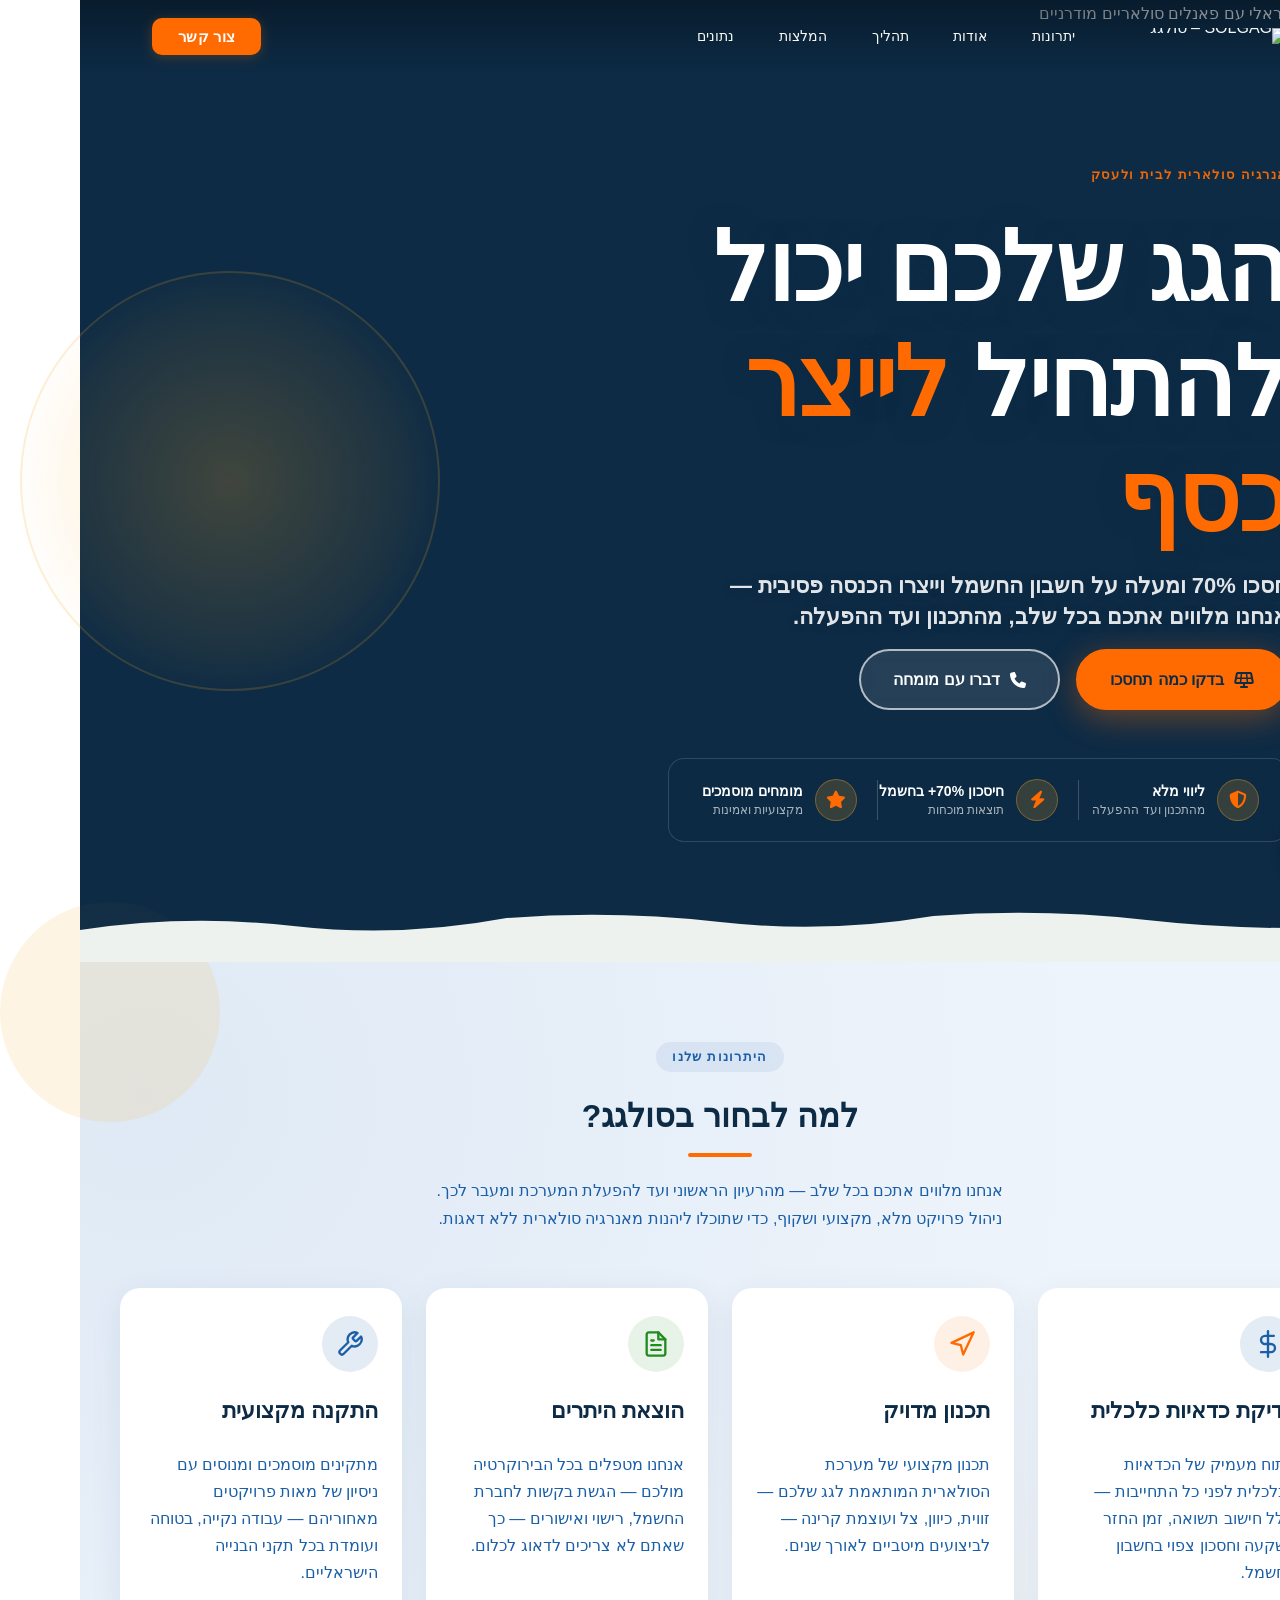
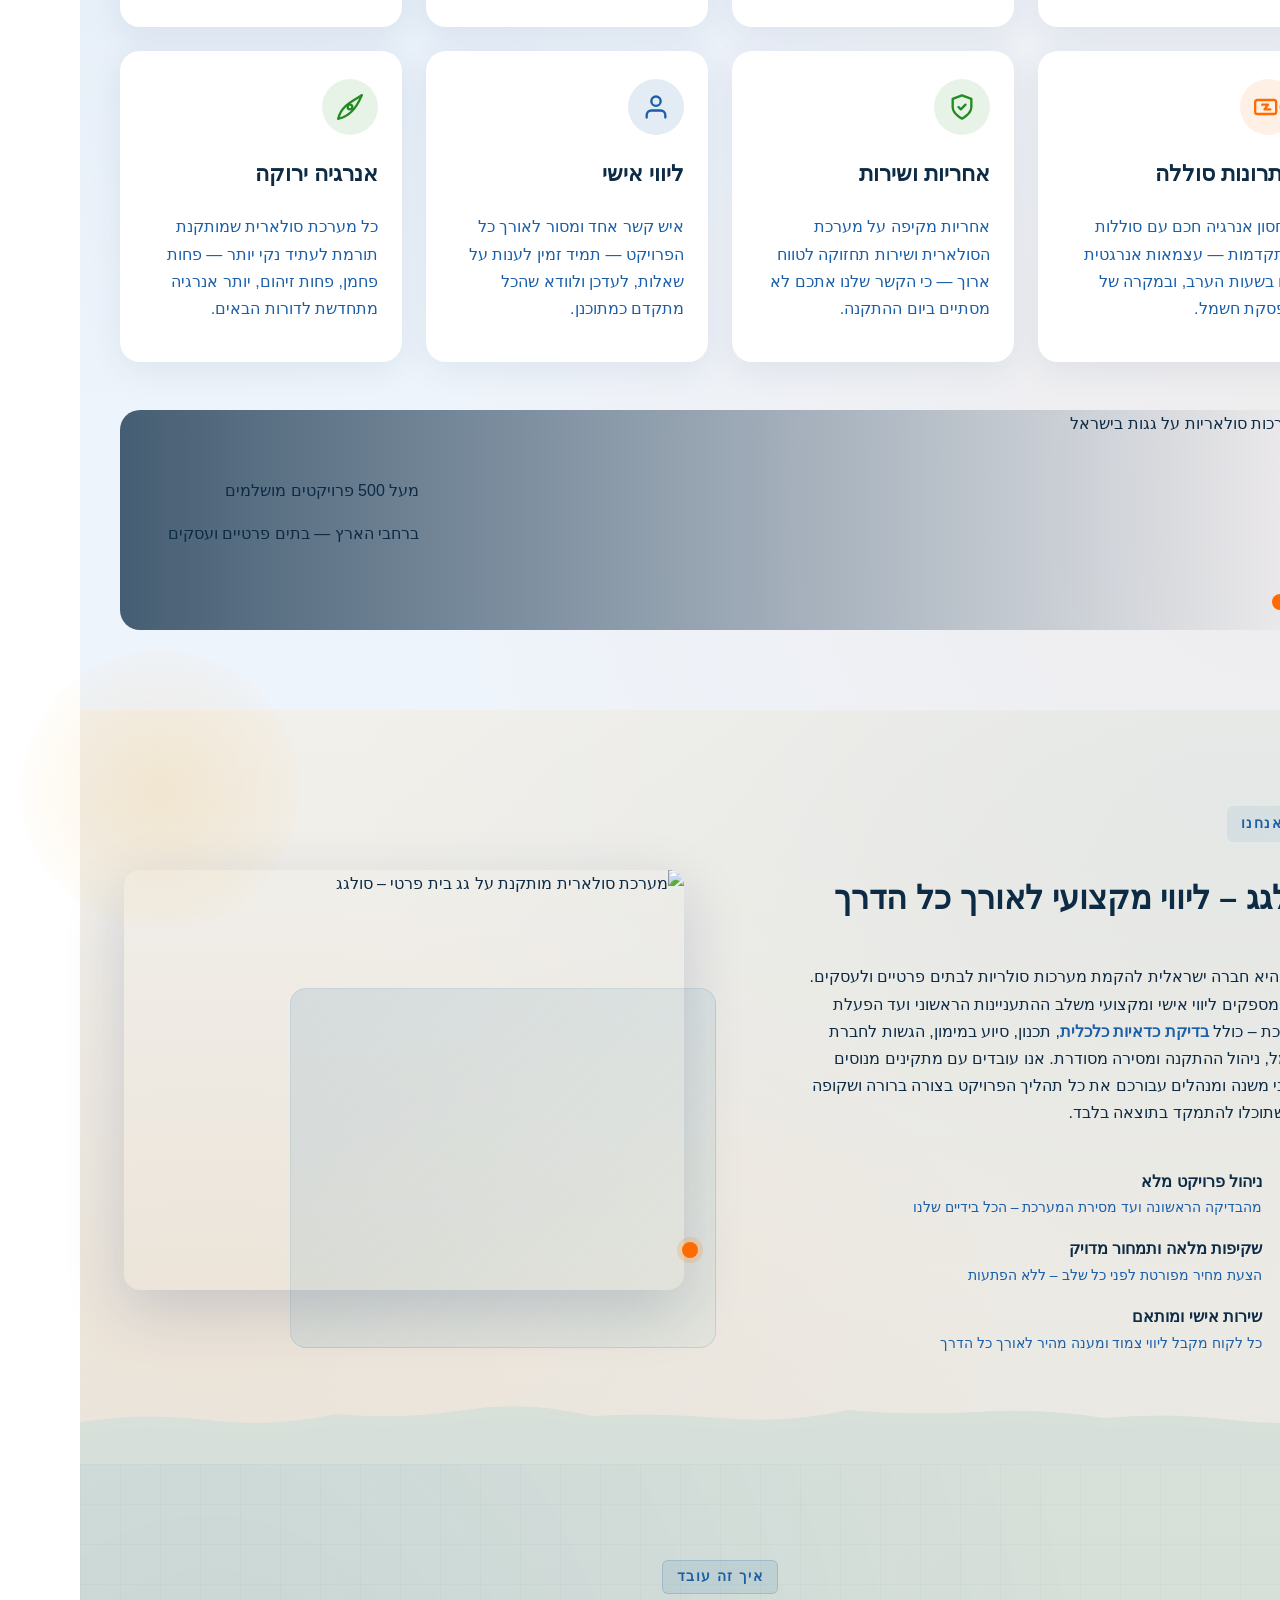
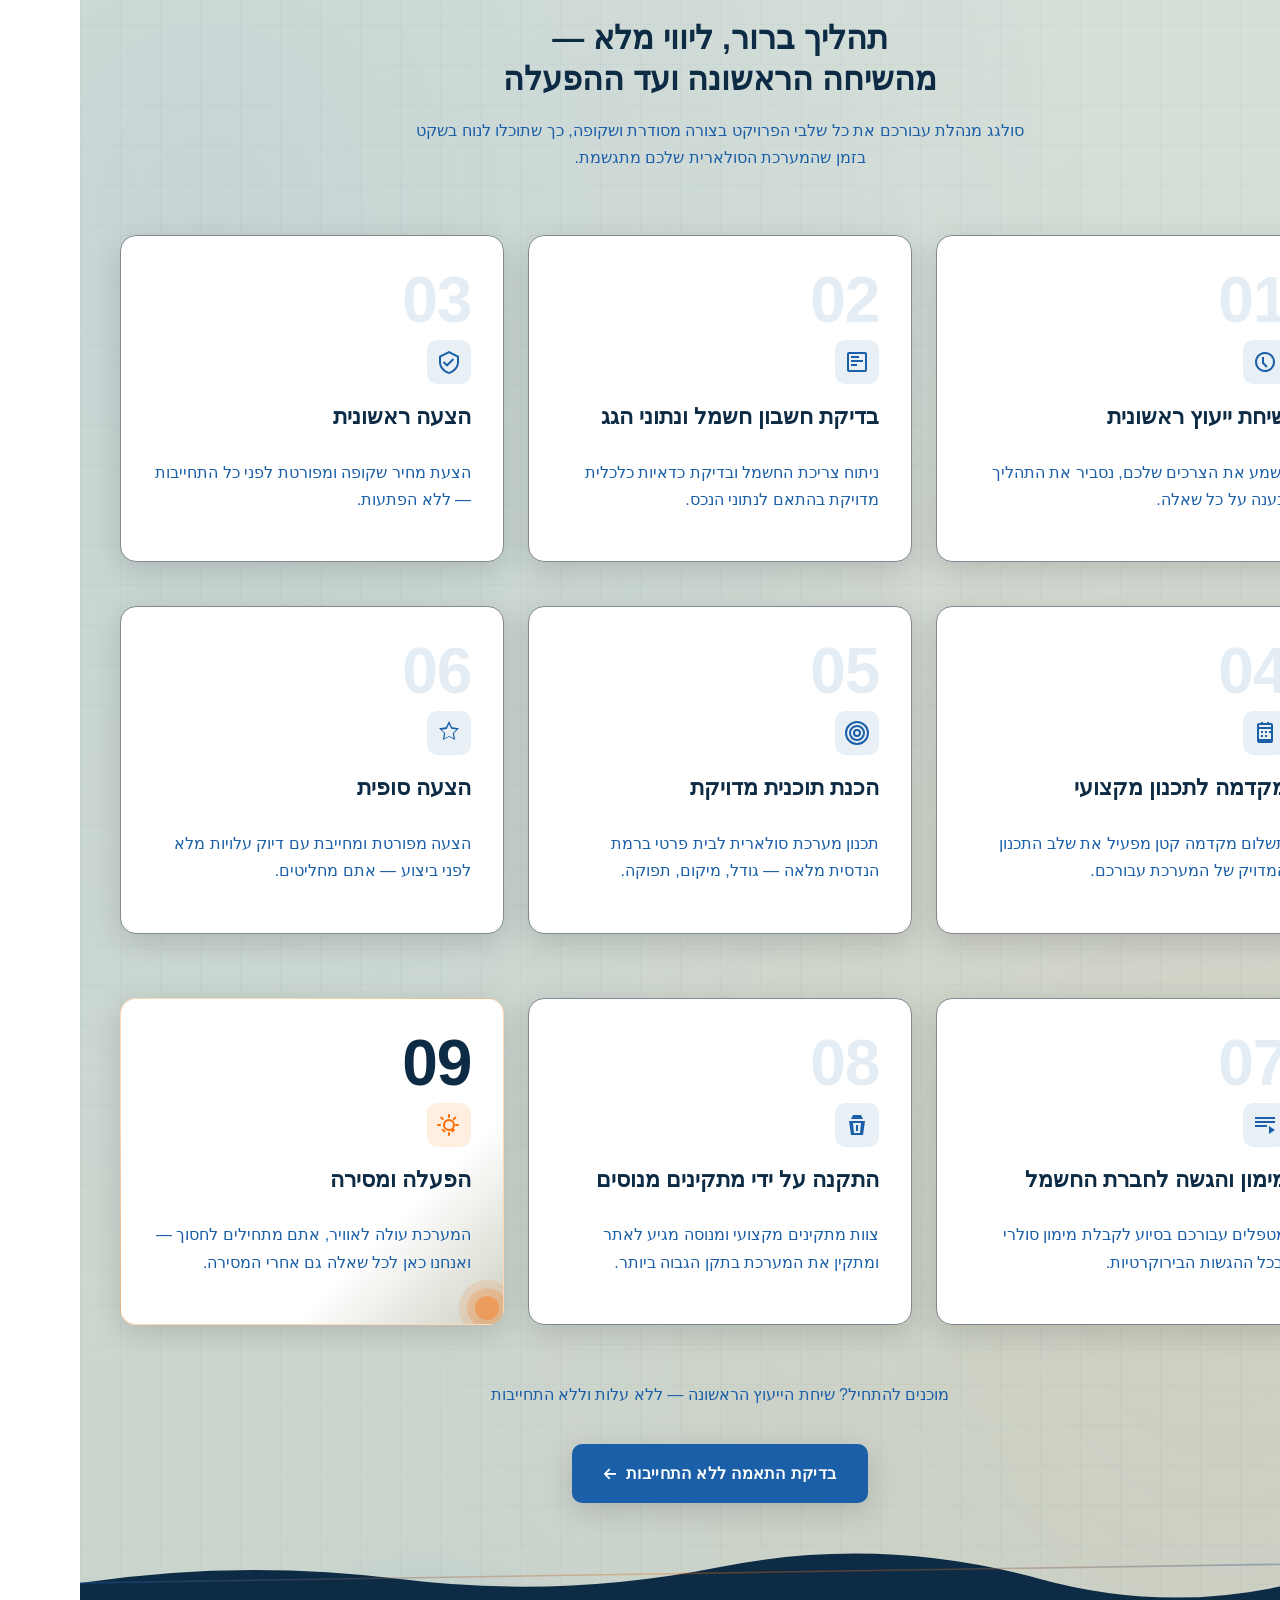
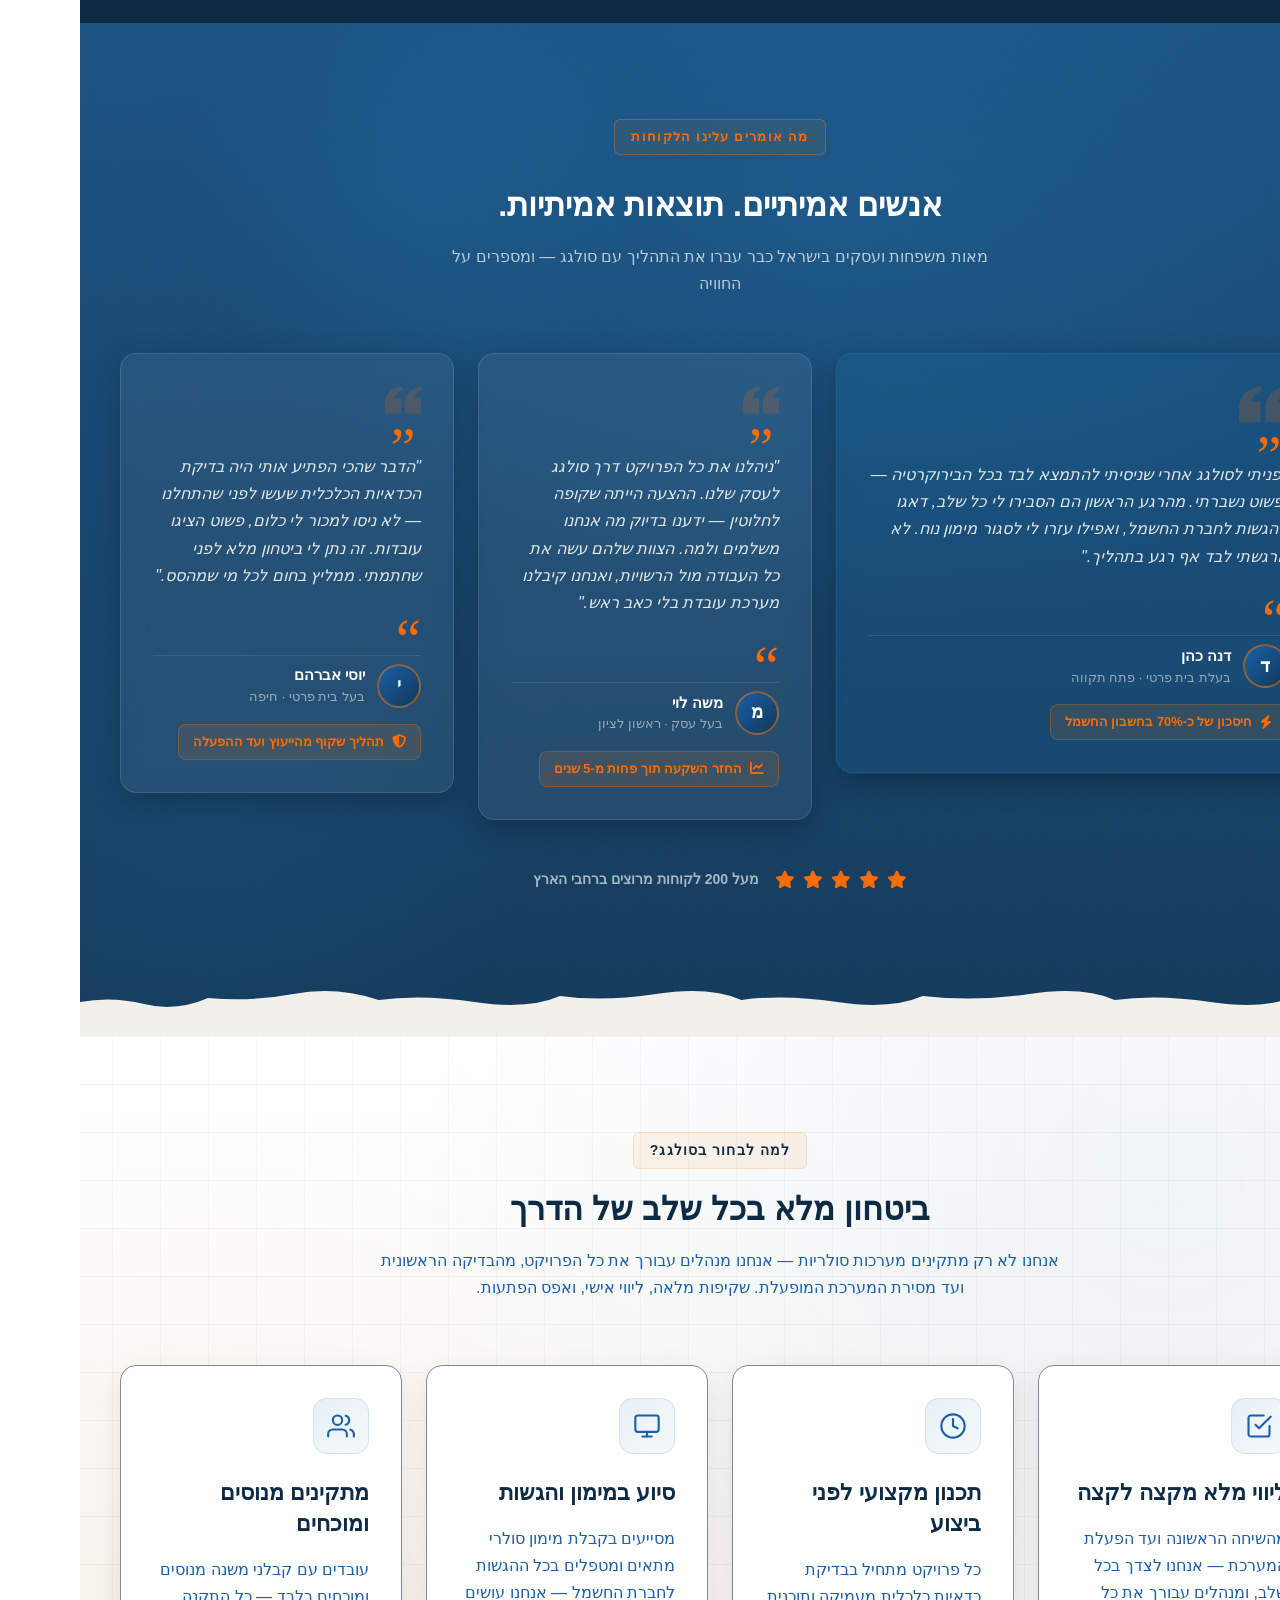
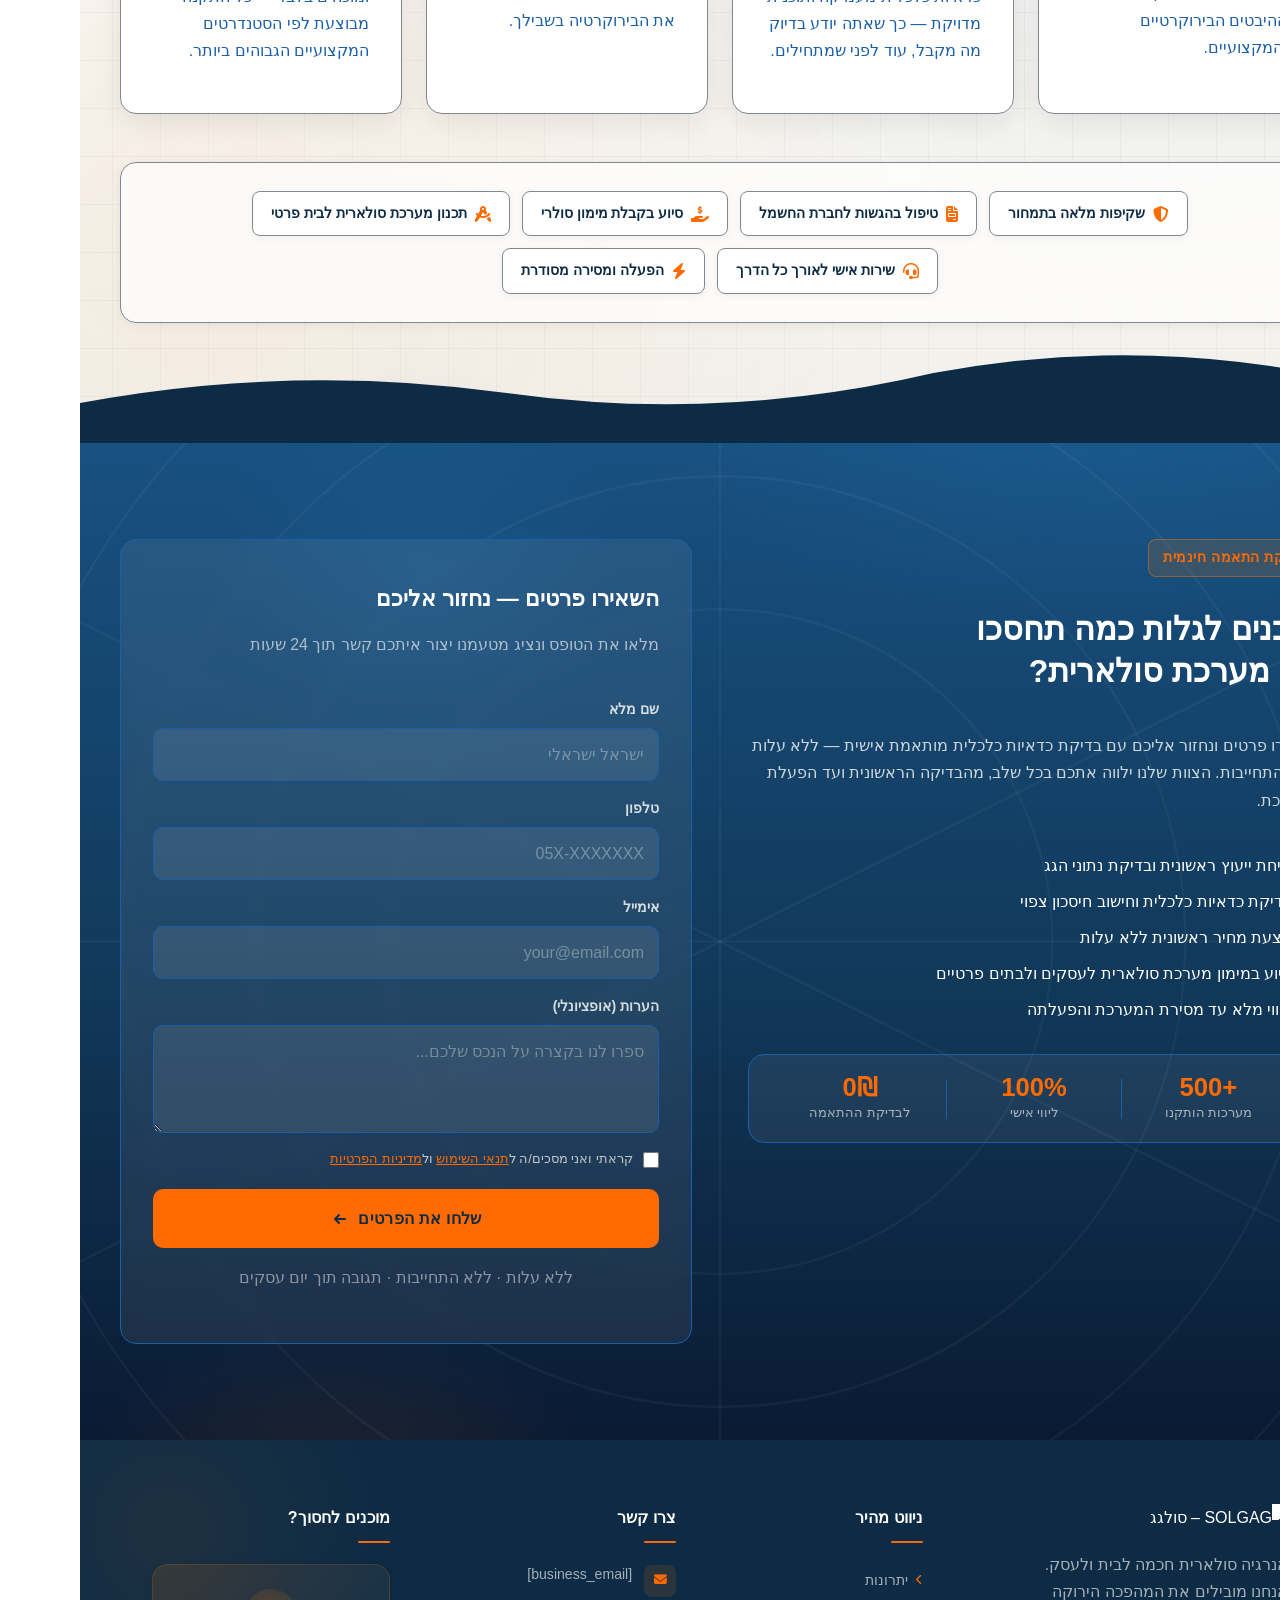
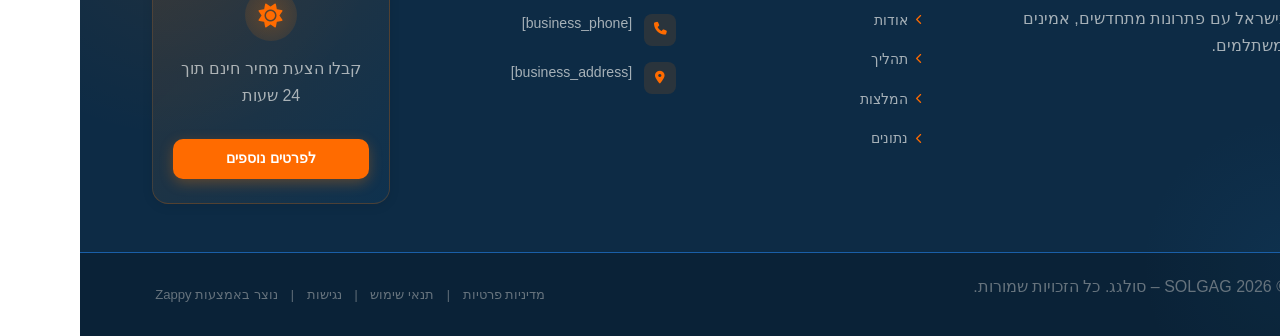
==== commit 9c5f3fa5: "Background sync: Progressive GitHub Sync" ====
--- a/public/index.html
+++ b/public/index.html
@@ -1 +1 @@
-<!doctype html><html dir="rtl" lang="he"><head><meta charset="UTF-8"><meta content="width=device-width,initial-scale=1" name="viewport"><meta content="index, follow" name="robots"><title>בדיקת כדאיות כלכלית — SOLGAG – סולגג</title><meta content="SOLGG (סולגג) is an Israeli solar energy company specializing in the installation of solar systems for private homes and businesses. The company differentiates " name="description"><meta content="בדיקת כדאיות כלכלית, תכנון מערכת סולארית לבית פרטי, בדיקת כדאיות כלכלית פאנלים סולאריים, מימון מערכת סולארית לעסקים" name="keywords"><link href="/assets/favicon.ico" rel="icon" type="image/x-icon"><link href="/assets/favicon-16x16.png" rel="icon" type="image/png" sizes="16x16"><link href="/assets/favicon-32x32.png" rel="icon" type="image/png" sizes="32x32"><link href="/assets/favicon-48x48.png" rel="icon" type="image/png" sizes="48x48"><link href="/assets/favicon-192x192.png" rel="icon" type="image/png" sizes="192x192"><link href="/assets/favicon-512x512.png" rel="icon" type="image/png" sizes="512x512"><link href="/assets/apple-touch-icon.png" rel="apple-touch-icon"><script>!function(){"use strict";var t="8fbefe98-b01d-4607-a18d-50ab0d344325",e="https://api.zappy5.com/api/analytics/track",a=18e5,n=2592e6,o=!0,i=!0,r=!0;var s=function(){var e="zappy_visitor_"+t,a=null;try{if(a=localStorage.getItem(e)){var o=JSON.parse(a),i=Date.now();if(i-o.created<n)return o.lastSeen=i,localStorage.setItem(e,JSON.stringify(o)),o.id}}catch(t){console.warn("Zappy Analytics: LocalStorage not available")}var r="zv_"+Date.now()+"_"+Math.random().toString(36).substr(2,9);try{localStorage.setItem(e,JSON.stringify({id:r,created:Date.now(),lastSeen:Date.now()}))}catch(t){}return r}(),c=function(){var e="zappy_session_"+t,n=null;try{if(n=sessionStorage.getItem(e)){var o=JSON.parse(n),i=Date.now();if(i-o.timestamp<a)return o.timestamp=i,sessionStorage.setItem(e,JSON.stringify(o)),o.id}}catch(t){console.warn("Zappy Analytics: SessionStorage not available")}var r="zs_"+Date.now()+"_"+Math.random().toString(36).substr(2,9);try{sessionStorage.setItem(e,JSON.stringify({id:r,timestamp:Date.now()}))}catch(t){}return r}();function l(a,n){n=n||{};var o={website_id:t,event_type:a,page_path:window.location.pathname,referrer:document.referrer||"direct",visitor_id:s,session_id:c,metadata:n};if(navigator.sendBeacon){var i=new Blob([JSON.stringify(o)],{type:"application/json"});navigator.sendBeacon(e,i)}else fetch(e,{method:"POST",headers:{"Content-Type":"application/json"},body:JSON.stringify(o),keepalive:!0}).catch(function(t){console.warn("Zappy Analytics: Failed to track event",t)})}o&&l("pageview",{title:document.title,url:window.location.href}),i&&document.addEventListener("click",function(t){var e=t.target;if("BUTTON"===e.tagName||e.closest("button")){var a="BUTTON"===e.tagName?e:e.closest("button");l("click",{element:"button",text:a.textContent.trim().substring(0,100),id:a.id||null,class:a.className||null})}else if("A"===e.tagName||e.closest("a")){var n="A"===e.tagName?e:e.closest("a");l("navigation",{element:"link",text:n.textContent.trim().substring(0,100),href:n.href,external:n.hostname!==window.location.hostname})}},!0),r&&document.addEventListener("submit",function(t){var e=t.target;l("form_submit",{form_id:e.id||null,form_name:e.name||null,form_action:e.action||null,form_method:e.method||"GET"})},!0);var d=Date.now();window.addEventListener("beforeunload",function(){l("page_unload",{time_on_page:Math.floor((Date.now()-d)/1e3),page_path:window.location.pathname})}),window.zappyAnalytics={track:l,getVisitorId:function(){return s},getSessionId:function(){return c}}}()</script><meta content="בדיקת כדאיות כלכלית — SOLGAG – סולגג" property="og:title"><meta content="SOLGG (סולגג) is an Israeli solar energy company specializing in the installation of solar systems for private homes and businesses. The company differentiates " property="og:description"><meta content="summary_large_image" name="twitter:card"><meta content="בדיקת כדאיות כלכלית — SOLGAG – סולגג" name="twitter:title"><meta content="SOLGG (סולגג) is an Israeli solar energy company specializing in the installation of solar systems for private homes and businesses. The company differentiates " name="twitter:description"><meta content="website" property="og:type"><meta content="he_IL" property="og:locale"><link href="https://cdnjs.cloudflare.com/ajax/libs/font-awesome/6.4.0/css/all.min.css" rel="stylesheet"><style>.skip-link{position:absolute;transform:translateY(-200%);left:0;top:0;padding:12px 18px;background:var(--bg-dark,#1a1a1a);color:var(--text-light,#fff);font-weight:600;border-radius:0 0 8px 0;z-index:10000}.skip-link:focus{transform:none;outline:2px solid var(--ring,#fff);outline-offset:2px}:focus-visible{outline:2px solid var(--ring,currentColor);outline-offset:3px}</style><link href="/assets/favicon.ico" rel="icon" type="image/x-icon"><link href="/assets/favicon-16x16.png" rel="icon" type="image/png" sizes="16x16"><link href="/assets/favicon-32x32.png" rel="icon" type="image/png" sizes="32x32"><link href="/assets/favicon-48x48.png" rel="icon" type="image/png" sizes="48x48"><link href="/assets/favicon-192x192.png" rel="icon" type="image/png" sizes="192x192"><link href="/assets/favicon-512x512.png" rel="icon" type="image/png" sizes="512x512"><link href="/assets/apple-touch-icon.png" rel="apple-touch-icon"><link href="https://cdn.jsdelivr.net/npm/vanilla-cookieconsent@3/dist/cookieconsent.css" rel="stylesheet"><script src="https://cdn.jsdelivr.net/npm/vanilla-cookieconsent@3/dist/cookieconsent.umd.js"></script><script src="https://cdn.jsdelivr.net/gh/mickidum/acc_toolbar/acctoolbar/acctoolbar.min.js"></script><style data-zappy-section-v2-css="true">.index-hero-section{position:relative;width:100%;min-height:100vh;overflow:visible;background-color:var(--bg-dark);color:var(--text-light);display:flex;align-items:center;padding-bottom:80px}.index-hero-section .index-hero-bg{position:absolute;inset:0;z-index:0;overflow:hidden}.index-hero-section .index-hero-bg img{width:100%;height:100%;object-fit:cover;object-position:center center;display:block}.index-hero-section .index-hero-scrim{position:absolute;inset:0;z-index:1;pointer-events:none;background-image:linear-gradient(105deg,rgba(13,43,69,.88) 0,rgba(13,43,69,.72) 40%,rgba(13,43,69,.3) 70%,rgba(13,43,69,.1) 100%)}.index-hero-section .index-hero-sun-motif{position:absolute;inset-inline-end:-60px;top:50%;transform:translateY(-50%);width:420px;height:420px;border-radius:50%;background:radial-gradient(circle,rgba(245,166,35,.22) 0,rgba(245,166,35,.08) 55%,transparent 75%);z-index:2;pointer-events:none;border:2px solid rgba(245,166,35,.18)}.index-hero-section .index-hero-container{position:relative;z-index:10;width:100%;max-width:1200px;margin:0 auto;padding:160px 32px 40px}.index-hero-section .index-hero-content{max-width:680px;margin-inline-start:0;text-align:right}.index-hero-section .index-hero-eyebrow{display:inline-block;font-family:'Noto Sans Hebrew',Assistant,sans-serif;font-size:.8rem;font-weight:700;letter-spacing:.12em;text-transform:uppercase;color:var(--accent);margin-bottom:16px;opacity:.95}.index-hero-section .index-hero-headline{font-family:'Noto Sans Hebrew','Simpler Pro',sans-serif;font-size:3rem;font-weight:800;line-height:1.15;letter-spacing:-.01em;color:var(--text-light);margin:0 0 20px;text-shadow:0 2px 24px rgba(13,43,69,.55)}.index-hero-section .index-hero-accent{color:var(--accent);-webkit-text-fill-color:var(--accent);position:relative}.index-hero-section .index-hero-subtitle{font-family:'Noto Sans Hebrew',Assistant,sans-serif;font-size:1.125rem;font-weight:400;line-height:1.7;color:rgba(255,255,255,.88);margin:0 0 36px;text-shadow:0 1px 8px rgba(13,43,69,.45);max-width:580px}.index-hero-section .index-hero-ctas{display:flex;flex-direction:row;align-items:center;gap:16px;flex-wrap:wrap;margin-bottom:48px}.index-hero-section .index-hero-btn-primary{display:inline-flex;align-items:center;gap:10px;background:var(--accent);color:#fff;font-family:'Noto Sans Hebrew',Assistant,sans-serif;font-size:1rem;font-weight:700;padding:15px 32px;border-radius:100px;text-decoration:none;border:2px solid var(--accent);transition:all .3s cubic-bezier(.4, 0, .2, 1);box-shadow:0 8px 32px rgba(255,107,0,.38);white-space:nowrap}.index-hero-section .index-hero-btn-primary:hover{background:#e05e00;border-color:#e05e00;transform:translateY(-3px);box-shadow:0 16px 48px rgba(255,107,0,.5)}.index-hero-section .index-hero-btn-ghost{display:inline-flex;align-items:center;gap:10px;background:rgba(255,255,255,.1);backdrop-filter:blur(8px);-webkit-backdrop-filter:blur(8px);color:#fff;font-family:'Noto Sans Hebrew',Assistant,sans-serif;font-size:1rem;font-weight:600;padding:15px 32px;border-radius:100px;text-decoration:none;border:2px solid rgba(255,255,255,.65);transition:all .3s cubic-bezier(.4, 0, .2, 1);white-space:nowrap}.index-hero-section .index-hero-btn-ghost:hover{background:rgba(255,255,255,.2);border-color:#fff;transform:translateY(-3px);box-shadow:0 8px 32px rgba(255,255,255,.18)}.index-hero-section .index-hero-trust{display:flex;flex-direction:row;align-items:center;gap:0;background:rgba(13,43,69,.6);backdrop-filter:blur(12px);-webkit-backdrop-filter:blur(12px);border:1px solid rgba(255,255,255,.15);border-radius:16px;padding:20px 28px;max-width:620px}.index-hero-section .index-hero-trust-item{display:flex;flex-direction:row;align-items:center;gap:12px;flex:1;min-width:0}.index-hero-section .index-hero-trust-divider{width:1px;height:40px;background:rgba(255,255,255,.2);margin:0 20px;flex-shrink:0}.index-hero-section .index-hero-trust-icon{display:flex;align-items:center;justify-content:center;width:42px;height:42px;border-radius:50%;background:rgba(245,166,35,.18);color:var(--accent);font-size:1.1rem;flex-shrink:0;border:1px solid rgba(245,166,35,.35)}.index-hero-section .index-hero-trust-text{display:flex;flex-direction:column;gap:2px;min-width:0}.index-hero-section .index-hero-trust-text strong{font-family:'Noto Sans Hebrew',Assistant,sans-serif;font-size:.875rem;font-weight:700;color:var(--text-light);line-height:1.3;white-space:nowrap}.index-hero-section .index-hero-trust-text span{font-family:'Noto Sans Hebrew',Assistant,sans-serif;font-size:.75rem;font-weight:400;color:rgba(255,255,255,.65);line-height:1.4;white-space:nowrap}.index-hero-section .index-hero-divider-wrapper{position:absolute;bottom:0;left:0;width:100%;height:80px;pointer-events:none;z-index:5}.index-hero-section .index-hero-divider-wrapper svg{display:block;width:100%;height:100%}@media (max-width:1024px){.index-hero-section .index-hero-sun-motif{width:300px;height:300px;inset-inline-end:-40px}.index-hero-section .index-hero-trust{flex-wrap:wrap;gap:16px;padding:16px 20px}.index-hero-section .index-hero-trust-divider{display:none}.index-hero-section .index-hero-trust-item{flex:0 0 calc(33% - 12px)}}@media (max-width:768px){.index-hero-section{min-height:100svh;padding-bottom:80px}.index-hero-section .index-hero-container{padding:110px 16px 32px}.index-hero-section .index-hero-content{max-width:100%}.index-hero-section .index-hero-headline{font-size:2.1rem;line-height:1.2;margin-bottom:14px}.index-hero-section .index-hero-subtitle{font-size:1rem;margin-bottom:28px}.index-hero-section .index-hero-br{display:none}.index-hero-section .index-hero-ctas{flex-direction:column;align-items:stretch;gap:12px;margin-bottom:32px}.index-hero-section .index-hero-btn-ghost,.index-hero-section .index-hero-btn-primary{justify-content:center;padding:14px 24px;font-size:.95rem}.index-hero-section .index-hero-trust{flex-direction:column;align-items:flex-start;gap:16px;padding:16px;max-width:100%}.index-hero-section .index-hero-trust-divider{display:none}.index-hero-section .index-hero-trust-item{flex:0 0 auto;width:100%}.index-hero-section .index-hero-trust-text strong{white-space:normal}.index-hero-section .index-hero-trust-text span{white-space:normal}.index-hero-section .index-hero-sun-motif{display:none}.index-hero-section .index-hero-scrim{background-image:linear-gradient(160deg,rgba(13,43,69,.92) 0,rgba(13,43,69,.78) 50%,rgba(13,43,69,.45) 100%)}}.hero .hero-title,.hero h1,.hero-section h1,.hero-title,[class*=hero-] h1,[class~=hero] h1{font-size:min(var(--display-xl, 6rem), 6rem)!important;line-height:var(--leading-display, 1.05)}@media (max-width:768px){.hero .hero-title,.hero h1,.hero-section h1,.hero-title,[class*=hero-] h1,[class~=hero] h1{font-size:clamp(2rem, 9vw, 3rem)!important}}</style><link href="/styles.css" rel="stylesheet"><style id="zappy-dropdown-submenu-styles">#navMenu li:has(.sub-menu),.nav-menu li:has(.sub-menu),.navbar li:has(.sub-menu),nav li:has(.sub-menu){position:relative}#navMenu .sub-menu,.nav-menu .sub-menu,.navbar .sub-menu,nav .sub-menu{display:block!important;position:absolute!important;top:100%;left:0;min-width:220px;background:#fff;border-radius:8px;box-shadow:0 8px 25px rgba(0,0,0,.15);padding:8px 0;opacity:0;visibility:hidden;transform:translateY(10px);transition:all .3s ease;z-index:1000;list-style:none;pointer-events:none}#navMenu li:hover>.sub-menu,.nav-menu li:hover>.sub-menu,.navbar li:hover>.sub-menu,nav li:hover>.sub-menu{opacity:1!important;visibility:visible!important;transform:translateY(0)!important;pointer-events:auto!important}.sub-menu li{list-style:none;margin:0;padding:0}.sub-menu a{display:block!important;padding:10px 16px!important;color:var(--text-dark,#333)!important;font-weight:500;text-decoration:none;white-space:nowrap;transition:background-color .2s}.sub-menu .zappy-nav-child>a{padding-left:28px!important;font-size:.9em!important;opacity:.85!important}[dir=rtl] .sub-menu .zappy-nav-child>a,html[lang=ar] .sub-menu .zappy-nav-child>a,html[lang=he] .sub-menu .zappy-nav-child>a{padding-left:10px!important;padding-right:28px!important}.sub-menu .zappy-nav-parent>a{font-weight:600!important}.sub-menu a:hover{background-color:#f5f5f5}[dir=rtl] .nav-menu .sub-menu,[dir=rtl] .navbar .sub-menu,[dir=rtl] nav .sub-menu,html[lang=ar] .nav-menu .sub-menu,html[lang=ar] .navbar .sub-menu,html[lang=ar] nav .sub-menu,html[lang=he] .nav-menu .sub-menu,html[lang=he] .navbar .sub-menu,html[lang=he] nav .sub-menu{left:auto!important;right:0!important}.sub-menu:empty,.sub-menu:not(:has(li)):not(:has(> a)),.sub-menu:not(:has(li:not(.zappy-hidden-menu-item))):not(:has(> a)){display:none!important;opacity:0!important;visibility:hidden!important;pointer-events:none!important}li:has(.menu-group-title):hover>.sub-menu{opacity:1!important;visibility:visible!important;transform:translateY(0)!important;pointer-events:auto!important}#navMenu>li>.menu-group-title,.nav-menu>li>.menu-group-title{display:inline-block;padding:.5rem 1rem;cursor:default;user-select:none}@media (max-width:768px){#navMenu .sub-menu,.nav-menu .sub-menu,.navbar .sub-menu,nav .sub-menu{position:static!important;transform:none!important;box-shadow:none!important;background:0 0!important;max-height:0;overflow:hidden;opacity:0;visibility:hidden;transition:max-height .3s ease,opacity .3s ease;padding:0!important;border-radius:0!important}#navMenu .sub-menu.mobile-expanded,.nav-menu .sub-menu.mobile-expanded,.navbar .sub-menu.mobile-expanded{max-height:none!important;overflow-y:visible!important;opacity:1!important;visibility:visible!important;padding:8px 0 8px 16px!important}[dir=rtl] .sub-menu.mobile-expanded,html[lang=he] .sub-menu.mobile-expanded{padding:8px 16px 8px 0!important}#navMenu li:hover>.sub-menu,.nav-menu li:hover>.sub-menu,.navbar li:hover>.sub-menu,nav li:hover>.sub-menu{opacity:0;visibility:hidden;pointer-events:none}#navMenu li>.sub-menu.mobile-expanded,.nav-menu li>.sub-menu.mobile-expanded,.navbar li>.sub-menu.mobile-expanded,nav li>.sub-menu.mobile-expanded{opacity:1!important;visibility:visible!important;pointer-events:auto!important}#navMenu li:has(.sub-menu),.nav-menu li:has(.sub-menu),.navbar li:has(.sub-menu),nav li:has(.sub-menu){display:flex!important;flex-wrap:wrap!important;align-items:center!important;position:relative!important;min-height:44px!important}#navMenu li:has(.sub-menu)>a,.nav-menu li:has(.sub-menu)>a,.navbar li:has(.sub-menu)>a,nav li:has(.sub-menu)>a{flex:1!important;min-width:0!important}#navMenu li:has(.sub-menu)>.menu-group-title,.nav-menu li:has(.sub-menu)>.menu-group-title,.navbar li:has(.sub-menu)>.menu-group-title,nav li:has(.sub-menu)>.menu-group-title{flex:1!important;min-width:0!important;padding:0!important;line-height:inherit!important}#navMenu li:has(.sub-menu)>.sub-menu,.nav-menu li:has(.sub-menu)>.sub-menu,.navbar li:has(.sub-menu)>.sub-menu,nav li:has(.sub-menu)>.sub-menu{flex-basis:100%!important;width:100%!important}#navMenu li:has(.sub-menu)>a [class*=arrow],#navMenu li:has(.sub-menu)>a [class*=chevron],.nav-menu li:has(.sub-menu)>a .fa-angle-down,.nav-menu li:has(.sub-menu)>a .fa-chevron-down,.nav-menu li:has(.sub-menu)>a [class*=arrow],.nav-menu li:has(.sub-menu)>a [class*=chevron],nav li:has(.sub-menu)>a [class*=arrow],nav li:has(.sub-menu)>a [class*=chevron]{display:none!important;visibility:hidden!important}.mobile-submenu-toggle{display:flex!important;align-items:center!important;justify-content:center!important;width:44px!important;height:auto!important;background:0 0!important;border:none!important;cursor:pointer!important;color:var(--text-light)!important;position:static!important;flex-shrink:0!important;align-self:stretch!important;z-index:2!important;padding:0!important;margin:0!important}.mobile-submenu-toggle::after{content:''!important;width:0!important;height:0!important;border-left:6px solid transparent!important;border-right:6px solid transparent!important;border-top:7px solid currentColor!important;transition:transform .3s ease!important}.mobile-submenu-toggle.expanded::after{transform:rotate(180deg)!important}.sub-menu a{padding:10px 0!important;display:block!important;color:var(--text-light)!important;white-space:normal!important}.sub-menu .zappy-nav-child>a{padding-left:28px!important;font-size:.9em!important;opacity:.85!important}[dir=rtl] .sub-menu .zappy-nav-child>a,html[lang=ar] .sub-menu .zappy-nav-child>a,html[lang=he] .sub-menu .zappy-nav-child>a{padding-left:0!important;padding-right:28px!important}.sub-menu .zappy-nav-parent>a{font-weight:600!important}#navMenu.active,.nav-menu.active{max-width:100vw!important;overflow-x:hidden!important;box-sizing:border-box!important}.navbar .sub-menu li a,.zappy-products-dropdown .sub-menu a,nav.navbar .sub-menu li a{color:var(--text-light)!important}}@media (min-width:769px){.mobile-submenu-toggle{display:none!important}}</style><style id="zappy-widget-visibility">html[dir=rtl] .whatsapp-float{right:20px!important;left:auto!important}html:not([dir]) .whatsapp-float,html[dir=ltr] .whatsapp-float{left:20px!important;right:auto!important}html[dir=rtl] #mic-access-tool-general-button,html[dir=rtl] #mic-init-access-tool #mic-access-tool-general-button,html[dir=rtl] #mic-init-access-tool .mic-access-tool-general-button,html[dir=rtl] ._access-icon,html[dir=rtl] .mic-access-tool-general-button{left:20px!important;right:auto!important}html:not([dir]) #mic-access-tool-general-button,html:not([dir]) #mic-init-access-tool #mic-access-tool-general-button,html:not([dir]) #mic-init-access-tool .mic-access-tool-general-button,html:not([dir]) ._access-icon,html:not([dir]) .mic-access-tool-general-button,html[dir=ltr] #mic-access-tool-general-button,html[dir=ltr] #mic-init-access-tool #mic-access-tool-general-button,html[dir=ltr] #mic-init-access-tool .mic-access-tool-general-button,html[dir=ltr] ._access-icon,html[dir=ltr] .mic-access-tool-general-button{right:20px!important;left:auto!important}@media (max-width:768px){.whatsapp-float{display:flex!important}}@media (min-width:769px){.whatsapp-float{display:flex!important}}@media (max-width:768px){#mic-access-tool-general-button,#mic-init-access-tool #mic-access-tool-general-button,#mic-init-access-tool .mic-access-tool-general-button,._access-icon,.mic-access-tool-general-button{display:flex!important;visibility:visible!important;opacity:1!important;pointer-events:auto!important}#mic-access-tool-box.opened-mic-access-tool,#mic-init-access-tool #mic-access-tool-box.opened-mic-access-tool,.mic-access-tool-box.opened-mic-access-tool{visibility:visible!important;opacity:1!important;pointer-events:auto!important}}@media (min-width:769px){#mic-access-tool-general-button,#mic-init-access-tool #mic-access-tool-general-button,#mic-init-access-tool .mic-access-tool-general-button,._access-icon,.mic-access-tool-general-button{display:flex!important;visibility:visible!important;opacity:1!important;pointer-events:auto!important}#mic-access-tool-box.opened-mic-access-tool,#mic-init-access-tool #mic-access-tool-box.opened-mic-access-tool,.mic-access-tool-box.opened-mic-access-tool{visibility:visible!important;opacity:1!important;pointer-events:auto!important}}</style></head><body><a href="#main" class="skip-link">דלג לתוכן הראשי</a><nav class="navbar" dir="rtl"><button class="mobile-toggle" aria-label="Menu" id="mobileToggle"><svg viewBox="0 0 24 24" height="24" width="24" fill="none" class="hamburger-icon"><path d="M3 12h18M3 6h18M3 18h18" stroke="currentColor" stroke-linecap="round" stroke-width="2"></path></svg> <svg viewBox="0 0 24 24" height="24" width="24" fill="none" class="close-icon" style="display:none"><path d="M18 6L6 18M6 6l12 12" stroke="currentColor" stroke-linecap="round" stroke-width="2"></path></svg></button> <button class="phone-header-btn" aria-label="Call" data-phone="[business_phone]"><svg viewBox="0 0 24 24" height="20" width="20" fill="currentColor"><path d="M22 16.92v3a2 2 0 0 1-2.18 2 19.79 19.79 0 0 1-8.63-3.07 19.5 19.5 0 0 1-6-6 19.79 19.79 0 0 1-3.07-8.67A2 2 0 0 1 4.11 2h3a2 2 0 0 1 2 1.72 12.84 12.84 0 0 0 .7 2.81 2 2 0 0 1-.45 2.11L8.09 9.91a16 16 0 0 0 6 6l1.27-1.27a2 2 0 0 1 2.11-.45 12.84 12.84 0 0 0 2.81.7A2 2 0 0 1 22 16.92z"></path></svg></button><div class="nav-container"><div class="nav-right-group"><div class="nav-brand"><a href="/" class="logo-link"><img alt="SOLGAG – סולגג" src="/assets/site-----image-1.webp" class="logo"></a></div><ul class="nav-menu" id="navMenu"><li><a href="#features">יתרונות</a></li><li><a href="#about">אודות</a></li><li><a href="#process">תהליך</a></li><li><a href="#testimonials">המלצות</a></li><li><a href="#stats">נתונים</a></li></ul></div><div class="nav-cta-container"><a href="#cta" class="nav-cta-btn">צור קשר</a></div></div></nav><script>window.addEventListener("load",function(){const e=document.querySelector(".navbar, nav, header");if(!e)return void console.log("[Navbar] Navbar element not found");let t=document.getElementById("mobileToggle")||document.querySelector(".mobile-toggle")||document.querySelector(".hamburger")||document.querySelector(".hamburger-menu")||document.querySelector(".menu-toggle")||document.querySelector(".burger-menu")||document.querySelector('[aria-label="Menu"]')||document.querySelector('[aria-label="תפריט"]');const n=document.querySelector(".phone-header-btn"),o=window.getComputedStyle(e);let r=o.backgroundColor;if(console.log("[Navbar] Initial navbar background:",r),"transparent"===r||"rgba(0, 0, 0, 0)"===r||r.startsWith("rgba")&&r.includes(", 0)")){const e=o.backgroundImage;if(e&&"none"!==e)console.log("[Navbar] Navbar has background image/gradient, using dark text"),r="rgb(240, 240, 240)";else{const e=window.getComputedStyle(document.body).backgroundColor;console.log("[Navbar] Navbar transparent, using body background:",e),r=e}}const a=r.match(/\d+/g);if(a&&a.length>=3){const e=(.299*parseInt(a[0])+.587*parseInt(a[1])+.114*parseInt(a[2]))/255;console.log("[Navbar] Mobile button colors preserved from Claude CSS (luminance:",e.toFixed(2)+")");const o=document.createElement("style");o.id="zappy-mobile-nav-fix";document.documentElement.lang;document.documentElement.dir,o.textContent='\n        /* Hide mobile buttons on desktop, show only on mobile */\n        @media (min-width: 769px) {\n          .mobile-toggle,\n          .phone-header-btn {\n            display: none !important;\n          }\n        }\n        \n        /* Show and position mobile buttons correctly on mobile */\n        @media (max-width: 768px) {\n          .navbar,\n          nav.navbar {\n            min-height: 70px !important;\n          }\n\n          .mobile-toggle,\n          .phone-header-btn {\n            position: absolute !important;\n            top: 0 !important;\n            bottom: 0 !important;\n            margin-top: auto !important;\n            margin-bottom: auto !important;\n            transform: none !important;\n            z-index: 1001 !important;\n            display: flex !important;\n            align-items: center !important;\n            justify-content: center !important;\n            width: 36px !important;\n            height: 36px !important;\n            border-radius: 50% !important;\n            border: none !important;\n            cursor: pointer !important;\n            padding: 6px !important;\n            background: none !important;\n            color: var(--nav-text, var(--text-light)) !important;\n            touch-action: manipulation !important;\n            -webkit-tap-highlight-color: transparent !important;\n          }\n\n          html[data-zappy-site-type="ecommerce"] .phone-header-btn,\n          body[data-zappy-site-type="ecommerce"] .phone-header-btn,\n          html[data-zappy-site-type="ecommerce"] header .phone-header-btn,\n          html[data-zappy-site-type="ecommerce"] nav .phone-header-btn {\n            display: none !important;\n            visibility: hidden !important;\n            width: 0 !important;\n            height: 0 !important;\n            min-width: 0 !important;\n            overflow: hidden !important;\n          }\n          \n          /* LTR positioning (default): hamburger LEFT, phone RIGHT */\n          html:not([dir="rtl"]):not([lang="he"]):not([lang="ar"]) .mobile-toggle,\n          html[dir="ltr"] .mobile-toggle {\n            left: 12px !important;\n            right: auto !important;\n          }\n          html:not([dir="rtl"]):not([lang="he"]):not([lang="ar"]) .phone-header-btn,\n          html[dir="ltr"] .phone-header-btn {\n            right: 12px !important;\n            left: auto !important;\n          }\n          \n          /* RTL positioning: hamburger RIGHT, phone LEFT */\n          html[dir="rtl"] .mobile-toggle,\n          html[lang="he"] .mobile-toggle,\n          html[lang="ar"] .mobile-toggle {\n            right: 12px !important;\n            left: auto !important;\n          }\n          html[dir="rtl"] .phone-header-btn,\n          html[lang="he"] .phone-header-btn,\n          html[lang="ar"] .phone-header-btn {\n            left: 12px !important;\n            right: auto !important;\n          }\n          \n          /* CRITICAL: Ensure nav-container has min-height on mobile */\n          /* All children are positioned absolutely/fixed on mobile, so height:auto collapses to 0 */\n          .nav-container {\n            min-height: 70px !important;\n            position: relative !important;\n          }\n          \n          /* Ensure SVG icons are properly sized and inherit color */\n          .mobile-toggle svg,\n          .phone-header-btn svg {\n            width: 24px !important;\n            height: 24px !important;\n            /* Don\'t force display - let JavaScript control hamburger/close toggle */\n          }\n          \n          /* Reset nav-cta-container on mobile - remove desktop box-shadow/padding */\n          /* that creates a visible ghost box when CTA button is hidden */\n          .nav-cta-container {\n            box-shadow: none !important;\n            padding: 0 !important;\n          }\n          \n          /* Hide nav-cta-container entirely on mobile when there\'s no lang-switcher */\n          /* (only the CTA button is inside, and it\'s hidden on mobile) */\n          .nav-cta-container:not(:has(.lang-switcher)) {\n            display: none !important;\n          }\n          \n          /* CRITICAL: Prevent hero image fade gradient from bleeding over headline text */\n          /* The .image-fade-gradient has bottom: -30px (extends below parent) */\n          /* On mobile stacked layout, this overlaps the h1 text below the image */\n          .hero-image-column {\n            overflow: hidden !important;\n          }\n          .image-fade-gradient {\n            bottom: 0 !important;\n          }\n          \n          /* Hide desktop language switcher on mobile - hamburger menu handles it */\n          /* High specificity to override stored CSS */\n          .lang-switcher,\n          .nav-cta-container .lang-switcher,\n          .nav-container .lang-switcher,\n          .navbar .lang-switcher,\n          .navbar .nav-cta-container .lang-switcher {\n            display: none !important;\n          }\n        }\n      ';const r=document.getElementById("zappy-mobile-nav-fix");r&&r.remove(),document.head.appendChild(o),console.log("[Navbar] Critical CSS injected for mobile nav positioning");const i=window.innerWidth<=768;if(t){const e=t.querySelector(".hamburger-icon"),n=t.querySelector(".close-icon");e&&(e.style.setProperty("width","24px","important"),e.style.setProperty("height","24px","important"),e.style.setProperty("display","block","important")),n&&(n.style.setProperty("width","24px","important"),n.style.setProperty("height","24px","important"),n.style.setProperty("display","none","important")),i?(t.style.setProperty("position","absolute","important"),t.style.setProperty("top","0","important"),t.style.setProperty("bottom","0","important"),t.style.setProperty("margin-top","auto","important"),t.style.setProperty("margin-bottom","auto","important"),t.style.setProperty("transform","none","important"),t.style.setProperty("z-index","1001","important"),t.style.removeProperty("left"),t.style.removeProperty("right"),console.log("[Navbar] Mobile toggle positioning applied (mobile viewport)")):(t.style.removeProperty("position"),t.style.removeProperty("top"),t.style.removeProperty("transform"),t.style.removeProperty("z-index"),t.style.removeProperty("left"),t.style.removeProperty("right"),console.log("[Navbar] Desktop viewport - cleared mobile toggle inline positioning"))}if(n){const e=n.querySelector("svg");e&&(e.style.width="24px",e.style.height="24px",e.setAttribute("width","24"),e.setAttribute("height","24")),i?(n.style.setProperty("position","absolute","important"),n.style.setProperty("top","0","important"),n.style.setProperty("bottom","0","important"),n.style.setProperty("margin-top","auto","important"),n.style.setProperty("margin-bottom","auto","important"),n.style.setProperty("transform","none","important"),n.style.setProperty("z-index","1001","important"),n.style.removeProperty("left"),n.style.removeProperty("right"),console.log("[Navbar] Phone button positioning applied (mobile viewport)")):(n.style.removeProperty("position"),n.style.removeProperty("top"),n.style.removeProperty("transform"),n.style.removeProperty("z-index"),n.style.removeProperty("left"),n.style.removeProperty("right"),console.log("[Navbar] Desktop viewport - cleared phone button inline positioning"))}}else console.log("[Navbar] Could not parse background color:",r);t=document.getElementById("mobileToggle")||document.querySelector(".mobile-toggle")||document.querySelector(".hamburger")||document.querySelector(".hamburger-menu")||document.querySelector(".menu-toggle")||document.querySelector(".burger-menu")||document.querySelector('[aria-label="Menu"]')||document.querySelector('[aria-label="תפריט"]');const i=document.getElementById("navMenu")||document.querySelector(".nav-menu")||document.querySelector(".nav-links")||document.querySelector("nav ul:not(.submenu)");if(!t||!i)return void console.log("[Navbar] Mobile toggle or menu not found:",{toggle:!!t,menu:!!i});i.id||(i.id="navMenu"),console.log("[Navbar] Initializing mobile menu...");const l=t.cloneNode(!0);t.parentNode.replaceChild(l,t);var s=0;function p(e){var t=Date.now();t-s<300||(s=t,function(e){e.preventDefault(),e.stopPropagation();const t=l.querySelector(".hamburger-icon"),n=l.querySelector(".close-icon");i.classList.contains("active")?(i.classList.remove("active"),t&&t.style.setProperty("display","block","important"),n&&n.style.setProperty("display","none","important"),document.body.style.overflow="",console.log("[Navbar] Menu closed")):(i.classList.add("active"),t&&t.style.setProperty("display","none","important"),n&&n.style.setProperty("display","block","important"),document.body.style.overflow="hidden",console.log("[Navbar] Menu opened"))}(e))}l.addEventListener("click",p),l.addEventListener("touchend",p),i.querySelectorAll("a").forEach(function(e){e.addEventListener("click",function(){if("#"===this.getAttribute("href"))return;const e=l.querySelector(".hamburger-icon"),t=l.querySelector(".close-icon");i.classList.remove("active"),e&&e.style.setProperty("display","block","important"),t&&t.style.setProperty("display","none","important"),document.body.style.overflow="",console.log("[Navbar] Menu closed (link clicked)")})});var m=i.querySelectorAll(".dropdown-toggle");m.forEach(function(e){e.addEventListener("click",function(e){e.preventDefault(),e.stopPropagation();var t=this.closest(".nav-dropdown");t&&(t.parentNode.querySelectorAll(".nav-dropdown.open").forEach(function(e){e!==t&&e.classList.remove("open")}),t.classList.toggle("open"),console.log("[Navbar] Dropdown toggled:",t.classList.contains("open")?"open":"closed"))})}),document.addEventListener("click",function(e){e.target.closest(".nav-dropdown")||document.querySelectorAll(".nav-dropdown.open").forEach(function(e){e.classList.remove("open")})}),console.log("[Navbar] Dropdown handlers initialized for "+m.length+" dropdowns"),n&&n.addEventListener("click",function(){const e=document.querySelectorAll('a[href^="tel:"]'),t=e.length>0?e[0].getAttribute("href").replace("tel:",""):"[business_phone]";window.location.href="tel:"+t,console.log("[Navbar] Phone button clicked")}),console.log("[Navbar] Mobile menu initialized successfully")})</script><main id="main"><section class="index-hero-section" data-layout-spec="בית-hero" dir="rtl" id="hero" data-hero-type="fullscreen-scrim"><div class="index-hero-bg"><img alt="גג בית ישראלי עם פאנלים סולאריים מודרניים" src="/assets/solgag-section-בית-hero-index-hero-image-1.webp" data-context="Aerial view of Israeli residential rooftop covered with modern solar panels under bright Mediterranean sunlight. Blue sky with a few clouds. Warm golden-hour light reflecting off the panels. Cinematic wide-angle shot emphasizing scale and energy production. High-end photography style." height="900" width="1440" data-hero-bg="true"></div><div class="index-hero-scrim" aria-hidden="true"></div><div class="index-hero-sun-motif" aria-hidden="true"></div><div class="index-hero-container"><div class="index-hero-content"><span class="index-hero-eyebrow">אנרגיה סולארית לבית ולעסק</span><h1 class="index-hero-headline">הגג שלכם יכול<br>להתחיל <span class="index-hero-accent">לייצר כסף</span></h1><h3 class="index-hero-subtitle">חסכו 70% ומעלה על חשבון החשמל וייצרו הכנסה פסיבית —<br class="index-hero-br">אנחנו מלווים אתכם בכל שלב, מהתכנון ועד ההפעלה.</h3><div class="index-hero-ctas"><a href="#contact" class="index-hero-btn-primary"><i class="fa-solid fa-solar-panel"></i> בדקו כמה תחסכו </a><a href="#contact" class="index-hero-btn-ghost"><i class="fa-solid fa-phone"></i> דברו עם מומחה</a></div><div class="index-hero-trust"><div class="index-hero-trust-item"><span class="index-hero-trust-icon"><i class="fa-solid fa-shield-halved"></i></span><div class="index-hero-trust-text"><strong>ליווי מלא</strong> <span>מהתכנון ועד ההפעלה</span></div></div><div class="index-hero-trust-divider" aria-hidden="true"></div><div class="index-hero-trust-item"><span class="index-hero-trust-icon"><i class="fa-solid fa-bolt"></i></span><div class="index-hero-trust-text"><strong>חיסכון 70%+ בחשמל</strong> <span>תוצאות מוכחות</span></div></div><div class="index-hero-trust-divider" aria-hidden="true"></div><div class="index-hero-trust-item"><span class="index-hero-trust-icon"><i class="fa-solid fa-star"></i></span><div class="index-hero-trust-text"><strong>מומחים מוסמכים</strong> <span>מקצועיות ואמינות</span></div></div></div></div></div><div class="index-hero-divider-wrapper"><svg viewBox="0 0 1440 80" xmlns="http://www.w3.org/2000/svg" aria-hidden="true" data-no-icon-edit="true" preserveAspectRatio="none"><path d="M0,80 L0,48 Q120,32 240,44 T480,36 Q600,28 720,40 T960,34 Q1080,26 1200,38 T1440,44 L1440,80 Z" fill="#EEF2EE"></path></svg></div></section><section class="index-features-section" data-layout-spec="בית-features" dir="rtl" data-band-index="1" id="features"><div class="index-features-bg-texture" aria-hidden="true"></div><div class="index-features-sun-accent" aria-hidden="true"></div><div class="index-features-container"><div class="index-features-intro"><span class="index-features-label">היתרון שלנו</span><h2 class="index-features-title">למה לבחור בסולגג?</h2><p class="index-features-subtitle">אנחנו לא רק מתקינים פאנלים — אנחנו מלווים אתכם בכל שלב, מהבדיקה הראשונית ועד מסירת המערכת הפועלת. שקיפות מלאה, תכנון מקצועי, ושירות אישי לאורך כל הדרך.</p></div><div class="index-features-grid"><article class="index-feature-card"><div class="index-feature-icon-wrap"><svg viewBox="0 0 24 24" xmlns="http://www.w3.org/2000/svg" height="32" width="32" fill="none" data-element-type="icon" data-icon-type="svg" aria-hidden="true" stroke="currentColor" stroke-linecap="round" stroke-linejoin="round" stroke-width="2"><path d="M2 20h20"></path><path d="M5 20V10l7-7 7 7v10"></path><path d="M9 20v-6h6v6"></path></svg></div><div class="index-feature-content"><h3>תכנון מקצועי לפני התקנה</h3><p>כל פרויקט מתחיל בתכנון מדויק המותאם לגג, לצריכה ולצרכים הספציפיים שלכם — לפני שמגיע ולו ברג אחד.</p></div></article><article class="index-feature-card"><div class="index-feature-icon-wrap"><svg viewBox="0 0 24 24" xmlns="http://www.w3.org/2000/svg" height="32" width="32" fill="none" data-element-type="icon" data-icon-type="svg" aria-hidden="true" stroke="currentColor" stroke-linecap="round" stroke-linejoin="round" stroke-width="2"><line x1="12" x2="12" y1="1" y2="3"></line><line x1="12" x2="12" y1="21" y2="23"></line><line x1="4.22" x2="5.64" y1="4.22" y2="5.64"></line><line x1="18.36" x2="19.78" y1="18.36" y2="19.78"></line><line x1="1" x2="3" y1="12" y2="12"></line><line x1="21" x2="23" y1="12" y2="12"></line><line x1="4.22" x2="5.64" y1="19.78" y2="18.36"></line><line x1="18.36" x2="19.78" y1="5.64" y2="4.22"></line><circle cx="12" cy="12" r="5"></circle></svg></div><div class="index-feature-content"><h3>בדיקת כדאיות כלכלית</h3><p>מבצעים עבורכם בדיקת כדאיות כלכלית מלאה לפני כל התחייבות — כדי שתדעו בדיוק מה תחסכו ומתי ההשקעה תחזיר את עצמה.</p></div></article><article class="index-feature-card"><div class="index-feature-icon-wrap"><svg viewBox="0 0 24 24" xmlns="http://www.w3.org/2000/svg" height="32" width="32" fill="none" data-element-type="icon" data-icon-type="svg" aria-hidden="true" stroke="currentColor" stroke-linecap="round" stroke-linejoin="round" stroke-width="2"><rect height="14" rx="2" width="20" x="2" y="5"></rect><line x1="2" x2="22" y1="10" y2="10"></line></svg></div><div class="index-feature-content"><h3>דיוק עלויות לפני ביצוע</h3><p>מקבלים הצעת מחיר שקופה ומפורטת לפני תחילת העבודה — ללא הפתעות, ללא תוספות בלתי צפויות.</p></div></article><article class="index-feature-card"><div class="index-feature-icon-wrap"><svg viewBox="0 0 24 24" xmlns="http://www.w3.org/2000/svg" height="32" width="32" fill="none" data-element-type="icon" data-icon-type="svg" aria-hidden="true" stroke="currentColor" stroke-linecap="round" stroke-linejoin="round" stroke-width="2"><path d="M12 2L2 7l10 5 10-5-10-5z"></path><path d="M2 17l10 5 10-5"></path><path d="M2 12l10 5 10-5"></path></svg></div><div class="index-feature-content"><h3>סיוע בקבלת מימון סולרי</h3><p>מסייעים לכם לאתר ולממש את אפשרויות המימון המתאימות ביותר — הלוואות סולריות, מסלולי תשלום ומענקים.</p></div></article><article class="index-feature-card"><div class="index-feature-icon-wrap"><svg viewBox="0 0 24 24" xmlns="http://www.w3.org/2000/svg" height="32" width="32" fill="none" data-element-type="icon" data-icon-type="svg" aria-hidden="true" stroke="currentColor" stroke-linecap="round" stroke-linejoin="round" stroke-width="2"><path d="M14 2H6a2 2 0 0 0-2 2v16a2 2 0 0 0 2 2h12a2 2 0 0 0 2-2V8z"></path><polyline points="14 2 14 8 20 8"></polyline><line x1="16" x2="8" y1="13" y2="13"></line><line x1="16" x2="8" y1="17" y2="17"></line><polyline points="10 9 9 9 8 9"></polyline></svg></div><div class="index-feature-content"><h3>טיפול בהגשות לחברת החשמל</h3><p>מנהלים עבורכם את כל הבירוקרטיה מול חברת החשמל — הגשות, אישורים וחיבור לרשת — כך שאתם לא צריכים להתעסק בכלום.</p></div></article><article class="index-feature-card"><div class="index-feature-icon-wrap"><svg viewBox="0 0 24 24" xmlns="http://www.w3.org/2000/svg" height="32" width="32" fill="none" data-element-type="icon" data-icon-type="svg" aria-hidden="true" stroke="currentColor" stroke-linecap="round" stroke-linejoin="round" stroke-width="2"><path d="M17 21v-2a4 4 0 0 0-4-4H5a4 4 0 0 0-4 4v2"></path><circle cx="9" cy="7" r="4"></circle><path d="M23 21v-2a4 4 0 0 0-3-3.87"></path><path d="M16 3.13a4 4 0 0 1 0 7.75"></path></svg></div><div class="index-feature-content"><h3>עבודה עם מתקינים מנוסים</h3><p>עובדים עם קבלני משנה מנוסים ומוסמכים בלבד — כך שהתקנת מערכת סולארית לבית פרטי מתבצעת ברמה הגבוהה ביותר.</p></div></article><article class="index-feature-card index-feature-card--last"><div class="index-feature-icon-wrap"><svg viewBox="0 0 24 24" xmlns="http://www.w3.org/2000/svg" height="32" width="32" fill="none" data-element-type="icon" data-icon-type="svg" aria-hidden="true" stroke="currentColor" stroke-linecap="round" stroke-linejoin="round" stroke-width="2"><path d="M22 11.08V12a10 10 0 1 1-5.93-9.14"></path><polyline points="22 4 12 14.01 9 11.01"></polyline></svg></div><div class="index-feature-content"><h3>שירות אישי וליווי עד מסירה</h3><p>איש קשר אחד לאורך כל הפרויקט — מהשיחה הראשונה ועד הרגע שהמערכת עולה לאוויר ואתם מתחילים לחסוך.</p></div></article></div></div><div class="index-features-divider-wrapper"><svg viewBox="0 0 1440 72" xmlns="http://www.w3.org/2000/svg" aria-hidden="true" data-no-icon-edit="true" preserveAspectRatio="none"><path d="M0,72 L0,36 Q120,18 240,30 T480,24 Q600,18 720,30 T960,22 Q1080,16 1200,28 T1440,20 L1440,72 Z" fill="#F2F0EB"></path><path d="M0,72 L0,38 Q120,20 240,32 T480,26 Q600,20 720,32 T960,24 Q1080,18 1200,30 T1440,22 L1440,72 Z" fill="var(--border-light)" opacity="0.5"></path></svg></div></section><section class="index-about-section" data-layout-spec="בית-about" dir="rtl" data-band-index="2" id="about"><div class="about-sun-accent" aria-hidden="true"></div><div class="about-container"><div class="about-content-col"><span class="about-eyebrow">מי אנחנו</span><h2 class="about-heading">סולגג – ליווי מקצועי לאורך כל הדרך</h2><p class="about-paragraph">סולגג היא חברה ישראלית להקמת מערכות סולריות לבתים פרטיים ולעסקים. אנחנו מספקים ליווי אישי ומקצועי משלב ההתעניינות הראשוני ועד הפעלת המערכת – כולל <strong>בדיקת כדאיות כלכלית</strong>, תכנון, סיוע במימון, הגשות לחברת החשמל, ניהול ההתקנה ומסירה מסודרת. אנו עובדים עם מתקינים מנוסים כקבלני משנה ומנהלים עבורכם את כל תהליך הפרויקט בצורה ברורה ושקופה – כך שתוכלו להתמקד בתוצאה בלבד.</p><ul class="about-trust-list"><li class="about-trust-item"><span class="about-trust-icon" aria-hidden="true"><svg viewBox="0 0 22 22" xmlns="http://www.w3.org/2000/svg" height="22" width="22" fill="none" data-element-type="icon" data-icon-type="svg"><circle cx="11" cy="11" r="10" stroke="currentColor" stroke-width="1.8"></circle><path d="M7 11.5l3 3 5-6" stroke="currentColor" stroke-linecap="round" stroke-width="2" stroke-linejoin="round"></path></svg></span><div class="about-trust-text"><strong>ניהול פרויקט מלא</strong> <span>מהבדיקה הראשונה ועד מסירת המערכת – הכל בידיים שלנו</span></div></li><li class="about-trust-item"><span class="about-trust-icon" aria-hidden="true"><svg viewBox="0 0 22 22" xmlns="http://www.w3.org/2000/svg" height="22" width="22" fill="none" data-element-type="icon" data-icon-type="svg"><circle cx="11" cy="11" r="10" stroke="currentColor" stroke-width="1.8"></circle><path d="M7 11.5l3 3 5-6" stroke="currentColor" stroke-linecap="round" stroke-width="2" stroke-linejoin="round"></path></svg></span><div class="about-trust-text"><strong>שקיפות מלאה ותמחור מדויק</strong> <span>הצעת מחיר מפורטת לפני כל שלב – ללא הפתעות</span></div></li><li class="about-trust-item"><span class="about-trust-icon" aria-hidden="true"><svg viewBox="0 0 22 22" xmlns="http://www.w3.org/2000/svg" height="22" width="22" fill="none" data-element-type="icon" data-icon-type="svg"><circle cx="11" cy="11" r="10" stroke="currentColor" stroke-width="1.8"></circle><path d="M7 11.5l3 3 5-6" stroke="currentColor" stroke-linecap="round" stroke-width="2" stroke-linejoin="round"></path></svg></span><div class="about-trust-text"><strong>שירות אישי ומותאם</strong> <span>כל לקוח מקבל ליווי צמוד ומענה מהיר לאורך כל הדרך</span></div></li></ul></div><div class="about-image-col"><div class="about-backplate" aria-hidden="true"></div><figure class="about-image-figure"><img alt="מערכת סולארית מותקנת על גג בית פרטי – סולגג" src="" class="about-main-image" data-context="Professional aerial view of a modern Israeli residential rooftop with newly installed solar panels arranged in neat rows, warm Mediterranean afternoon sunlight casting gentle shadows, clean architectural geometry, blue sky background, high quality professional photography, solar energy installation" data-placeholder="index-about-image-1" decoding="async" height="480" loading="lazy" width="620"> <span class="about-dot-accent" aria-hidden="true"></span></figure></div></div><div class="about-divider-wrapper"><svg viewBox="0 0 1200 70" xmlns="http://www.w3.org/2000/svg" aria-hidden="true" data-no-icon-edit="true" preserveAspectRatio="none"><path d="M0,70 L0,28 Q60,18 120,26 T240,20 Q300,26 360,16 T480,22 Q540,18 600,24 T720,16 Q780,22 840,18 T960,24 Q1020,18 1080,26 T1200,20 L1200,70 Z" fill="#D8E0DA"></path><path d="M0,70 L0,38 Q60,30 120,36 T240,30 Q300,36 360,26 T480,32 Q540,28 600,34 T720,26 Q780,32 840,28 T960,34 Q1020,28 1080,36 T1200,30 L1200,70 Z" fill="#D8E0DA" fill-opacity="0.6"></path></svg></div></section><section class="index-process-section" data-layout-spec="בית-process" dir="rtl" data-band-index="3"><div class="index-process-section__texture" aria-hidden="true"></div><div class="index-process-section__container"><div class="index-process-section__header"><span class="index-process-section__label">איך זה עובד</span><h2 class="index-process-section__title">תהליך ברור, ליווי מלא —<br>מהשיחה הראשונה ועד ההפעלה</h2><p class="index-process-section__subtitle">סולגג מנהלת עבורכם את כל שלבי הפרויקט בצורה מסודרת ושקופה, כך שתוכלו לנוח בשקט בזמן שהמערכת הסולארית שלכם מתגשמת.</p></div><div class="index-process-section__grid"><article class="index-process-section__card"><div class="index-process-section__card-inner"><span class="index-process-section__step-num" aria-hidden="true">01</span><div class="index-process-section__card-content"><div class="index-process-section__icon-wrap"><svg viewBox="0 0 28 28" xmlns="http://www.w3.org/2000/svg" height="28" width="28" fill="none" data-element-type="icon" data-icon-type="svg" aria-hidden="true"><path d="M14 4C8.477 4 4 8.477 4 14s4.477 10 10 10 10-4.477 10-10S19.523 4 14 4zm0 2a8 8 0 110 16A8 8 0 0114 6zm-1 3v5.586l3.707 3.707-1.414 1.414L11 15.414V9h2z" fill="currentColor"></path></svg></div><h3 class="index-process-section__card-title">שיחת ייעוץ ראשונית</h3><p class="index-process-section__card-desc">נשמע את הצרכים שלכם, נסביר את התהליך ונענה על כל שאלה.</p></div></div><div class="index-process-section__connector" aria-hidden="true"></div></article><article class="index-process-section__card"><div class="index-process-section__card-inner"><span class="index-process-section__step-num" aria-hidden="true">02</span><div class="index-process-section__card-content"><div class="index-process-section__icon-wrap"><svg viewBox="0 0 28 28" xmlns="http://www.w3.org/2000/svg" height="28" width="28" fill="none" data-element-type="icon" data-icon-type="svg" aria-hidden="true"><path d="M6 4h16a2 2 0 012 2v16a2 2 0 01-2 2H6a2 2 0 01-2-2V6a2 2 0 012-2zm0 2v16h16V6H6zm2 2h8v2H8V8zm0 4h12v2H8v-2zm0 4h6v2H8v-2z" fill="currentColor"></path></svg></div><h3 class="index-process-section__card-title">בדיקת חשבון חשמל ונתוני הגג</h3><p class="index-process-section__card-desc">ניתוח צריכת החשמל ובדיקת כדאיות כלכלית מדויקת בהתאם לנתוני הנכס.</p></div></div><div class="index-process-section__connector" aria-hidden="true"></div></article><article class="index-process-section__card"><div class="index-process-section__card-inner"><span class="index-process-section__step-num" aria-hidden="true">03</span><div class="index-process-section__card-content"><div class="index-process-section__icon-wrap"><svg viewBox="0 0 28 28" xmlns="http://www.w3.org/2000/svg" height="28" width="28" fill="none" data-element-type="icon" data-icon-type="svg" aria-hidden="true"><path d="M14 3l10 5v6c0 5.523-4.253 10.685-10 12C8.253 24.685 4 19.523 4 14V8l10-5zm0 2.236L6 9.354V14c0 4.418 3.386 8.576 8 9.93 4.614-1.354 8-5.512 8-9.93V9.354L14 5.236zm3.707 5.057l1.414 1.414L12 18.828l-4.121-4.121 1.414-1.414L12 16l5.707-5.707z" fill="currentColor"></path></svg></div><h3 class="index-process-section__card-title">הצעה ראשונית</h3><p class="index-process-section__card-desc">הצעת מחיר שקופה ומפורטת לפני כל התחייבות — ללא הפתעות.</p></div></div><div class="index-process-section__connector" aria-hidden="true"></div></article><article class="index-process-section__card"><div class="index-process-section__card-inner"><span class="index-process-section__step-num" aria-hidden="true">04</span><div class="index-process-section__card-content"><div class="index-process-section__icon-wrap"><svg viewBox="0 0 28 28" xmlns="http://www.w3.org/2000/svg" height="28" width="28" fill="none" data-element-type="icon" data-icon-type="svg" aria-hidden="true"><path d="M20 4a2 2 0 012 2v16a2 2 0 01-2 2H8a2 2 0 01-2-2V6a2 2 0 012-2h2V3h2v1h4V3h2v1h2zM8 6v2h12V6H8zm0 4v10h12V10H8zm2 2h2v2h-2v-2zm4 0h2v2h-2v-2zm4 0h2v2h-2v-2zm-8 4h2v2h-2v-2zm4 0h2v2h-2v-2z" fill="currentColor"></path></svg></div><h3 class="index-process-section__card-title">מקדמה לתכנון מקצועי</h3><p class="index-process-section__card-desc">תשלום מקדמה קטן מפעיל את שלב התכנון המדויק של המערכת עבורכם.</p></div></div><div class="index-process-section__connector" aria-hidden="true"></div></article><article class="index-process-section__card"><div class="index-process-section__card-inner"><span class="index-process-section__step-num" aria-hidden="true">05</span><div class="index-process-section__card-content"><div class="index-process-section__icon-wrap"><svg viewBox="0 0 28 28" xmlns="http://www.w3.org/2000/svg" height="28" width="28" fill="none" data-element-type="icon" data-icon-type="svg" aria-hidden="true"><path d="M14 2a12 12 0 110 24A12 12 0 0114 2zm0 2a10 10 0 100 20A10 10 0 0014 4zm0 2a8 8 0 110 16A8 8 0 0114 6zm0 2a6 6 0 100 12A6 6 0 0014 8zm0 2a4 4 0 110 8 4 4 0 010-8zm0 2a2 2 0 100 4 2 2 0 000-4z" fill="currentColor"></path></svg></div><h3 class="index-process-section__card-title">הכנת תוכנית מדויקת</h3><p class="index-process-section__card-desc">תכנון מערכת סולארית לבית פרטי ברמת הנדסית מלאה — גודל, מיקום, תפוקה.</p></div></div><div class="index-process-section__connector" aria-hidden="true"></div></article><article class="index-process-section__card"><div class="index-process-section__card-inner"><span class="index-process-section__step-num" aria-hidden="true">06</span><div class="index-process-section__card-content"><div class="index-process-section__icon-wrap"><svg viewBox="0 0 28 28" xmlns="http://www.w3.org/2000/svg" height="28" width="28" fill="none" data-element-type="icon" data-icon-type="svg" aria-hidden="true"><path d="M14 2l3.09 6.26L24 9.27l-5 4.87 1.18 6.88L14 17.77l-6.18 3.25L9 14.14 4 9.27l6.91-1.01L14 2zm0 3.17L11.72 9.9 6.5 10.63l3.75 3.65-.89 5.17L14 16.9l4.64 2.44-.89-5.17 3.75-3.65-5.22-.73L14 5.17z" fill="currentColor"></path></svg></div><h3 class="index-process-section__card-title">הצעה סופית</h3><p class="index-process-section__card-desc">הצעה מפורטת ומחייבת עם דיוק עלויות מלא לפני ביצוע — אתם מחליטים.</p></div></div><div class="index-process-section__connector" aria-hidden="true"></div></article><article class="index-process-section__card"><div class="index-process-section__card-inner"><span class="index-process-section__step-num" aria-hidden="true">07</span><div class="index-process-section__card-content"><div class="index-process-section__icon-wrap"><svg viewBox="0 0 28 28" xmlns="http://www.w3.org/2000/svg" height="28" width="28" fill="none" data-element-type="icon" data-icon-type="svg" aria-hidden="true"><path d="M4 6h20v2H4V6zm0 4h20v2H4v-2zm0 4h12v2H4v-2zm14 1l6 4-6 4V15z" fill="currentColor"></path></svg></div><h3 class="index-process-section__card-title">מימון והגשה לחברת החשמל</h3><p class="index-process-section__card-desc">מטפלים עבורכם בסיוע לקבלת מימון סולרי ובכל ההגשות הבירוקרטיות.</p></div></div><div class="index-process-section__connector" aria-hidden="true"></div></article><article class="index-process-section__card"><div class="index-process-section__card-inner"><span class="index-process-section__step-num" aria-hidden="true">08</span><div class="index-process-section__card-content"><div class="index-process-section__icon-wrap"><svg viewBox="0 0 28 28" xmlns="http://www.w3.org/2000/svg" height="28" width="28" fill="none" data-element-type="icon" data-icon-type="svg" aria-hidden="true"><path d="M10 4h8l2 4H8l2-4zm-4 6h16l-2 14H8L6 10zm4 2l1 10h6l1-10H10zm3 2v6h2v-6h-2z" fill="currentColor"></path></svg></div><h3 class="index-process-section__card-title">התקנה על ידי מתקינים מנוסים</h3><p class="index-process-section__card-desc">צוות מתקינים מקצועי ומנוסה מגיע לאתר ומתקין את המערכת בתקן הגבוה ביותר.</p></div></div><div class="index-process-section__connector" aria-hidden="true"></div></article><article class="index-process-section__card index-process-section__card--final"><div class="index-process-section__card-inner"><span class="index-process-section__step-num" aria-hidden="true">09</span><div class="index-process-section__card-content"><div class="index-process-section__icon-wrap index-process-section__icon-wrap--accent"><svg viewBox="0 0 28 28" xmlns="http://www.w3.org/2000/svg" height="28" width="28" fill="none" data-element-type="icon" data-icon-type="svg" aria-hidden="true"><path d="M14 3a1 1 0 011 1v2a1 1 0 11-2 0V4a1 1 0 011-1zm7.071 2.929a1 1 0 010 1.414l-1.414 1.414a1 1 0 11-1.414-1.414l1.414-1.414a1 1 0 011.414 0zM6.929 5.929l1.414 1.414A1 1 0 116.93 8.757L5.515 7.343a1 1 0 011.414-1.414zM14 8a6 6 0 110 12A6 6 0 0114 8zm0 2a4 4 0 100 8 4 4 0 000-8zm9 3a1 1 0 110 2h-2a1 1 0 110-2h2zm-18 0a1 1 0 110 2H3a1 1 0 110-2h2zm14.556 5.142a1 1 0 010 1.414l-1.414 1.414a1 1 0 11-1.414-1.414l1.414-1.414a1 1 0 011.414 0zm-11.112 0l1.414 1.414a1 1 0 11-1.414 1.414L7.03 19.556a1 1 0 011.414-1.414zM14 21a1 1 0 011 1v2a1 1 0 11-2 0v-2a1 1 0 011-1z" fill="currentColor"></path></svg></div><h3 class="index-process-section__card-title">הפעלה ומסירה</h3><p class="index-process-section__card-desc">המערכת עולה לאוויר, אתם מתחילים לחסוך — ואנחנו כאן לכל שאלה גם אחרי המסירה.</p></div></div><div class="index-process-section__final-badge" aria-hidden="true"><svg viewBox="0 0 56 56" xmlns="http://www.w3.org/2000/svg" height="56" width="56" fill="none" aria-hidden="true" data-no-icon-edit="true"><circle cx="28" cy="28" r="28" fill="var(--accent)" opacity="0.15"></circle><circle cx="28" cy="28" r="20" fill="var(--accent)" opacity="0.25"></circle><circle cx="28" cy="28" r="12" fill="var(--accent)" opacity="0.5"></circle></svg></div></article></div><div class="index-process-section__cta"><p class="index-process-section__cta-text">מוכנים להתחיל? שיחת הייעוץ הראשונה — ללא עלות וללא התחייבות</p><a href="#contact" class="index-process-section__cta-btn">בדיקת התאמה ללא התחייבות <i class="fa-solid fa-arrow-left" aria-hidden="true"></i></a></div></div><div class="index-process-section__divider-wrapper"><svg viewBox="0 0 1440 72" xmlns="http://www.w3.org/2000/svg" aria-hidden="true" data-no-icon-edit="true" preserveAspectRatio="none"><defs><linearGradient id="dividerGrad" x1="0%" x2="100%" y1="0%" y2="0%"><stop offset="0%" stop-color="var(--primary)" stop-opacity="0.6"></stop><stop offset="50%" stop-color="var(--accent)" stop-opacity="0.5"></stop><stop offset="100%" stop-color="var(--primary)" stop-opacity="0.6"></stop></linearGradient></defs><path d="M0,72 L0,32 Q180,8 360,28 T720,16 T1080,28 T1440,12 L1440,72 Z" fill="#0D2B45"></path><line x1="0" x2="1440" y1="32" y2="12" opacity="0.7" stroke="url(#dividerGrad)" stroke-width="1.5"></line></svg></div></section><section class="index-testimonials-section" data-layout-spec="בית-testimonials" dir="rtl" data-band-index="4" id="testimonials"><div class="itm-glow-orb" aria-hidden="true"></div><div class="itm-grain" aria-hidden="true"></div><div class="itm-container"><div class="itm-header"><p class="zappy-editable"><span class="itm-eyebrow">מה אומרים עלינו הלקוחות</span></p><h2 class="itm-title">אנשים אמיתיים. תוצאות אמיתיות.</h2><p class="itm-subtitle">מאות משפחות ועסקים בישראל כבר עברו את התהליך עם סולגג — ומספרים על החוויה</p></div><div class="itm-grid" data-zappy-grid-align="start"><article class="itm-card itm-card--featured" data-grid-item-index="0"><div class="itm-quote-mark" aria-hidden="true"><svg viewBox="0 0 48 36" xmlns="http://www.w3.org/2000/svg" height="36" width="48" fill="none" aria-hidden="true" data-no-icon-edit="true"><path d="M0 36V22.5C0 10.074 7.2 3.006 21.6 0L24 4.5C17.4 6.174 13.8 9.906 13.2 15.75H21.6V36H0ZM26.4 36V22.5C26.4 10.074 33.6 3.006 48 0L50.4 4.5C43.8 6.174 40.2 9.906 39.6 15.75H48V36H26.4Z" fill="currentColor" opacity="0.18"></path></svg></div><blockquote class="itm-quote"><p>"פניתי לסולגג אחרי שניסיתי להתמצא לבד בכל הבירוקרטיה — ופשוט נשברתי. מהרגע הראשון הם הסבירו לי כל שלב, דאגו להגשות לחברת החשמל, ואפילו עזרו לי לסגור מימון נוח. לא הרגשתי לבד אף רגע בתהליך."</p></blockquote><footer class="itm-card-footer"><div class="itm-avatar" aria-hidden="true"><span>ד</span></div><div class="itm-client-info"><strong class="itm-client-name">דנה כהן</strong> <span class="itm-client-type">בעלת בית פרטי · פתח תקווה</span></div></footer><div class="itm-result-badge"><i class="fa-solid fa-bolt" aria-hidden="true" style="cursor:pointer"></i> חיסכון של כ-70% בחשבון החשמל</div></article><article class="itm-card" data-grid-item-index="1"><div class="itm-quote-mark" aria-hidden="true"><svg viewBox="0 0 48 36" xmlns="http://www.w3.org/2000/svg" height="28" width="36" fill="none" aria-hidden="true" data-no-icon-edit="true"><path d="M0 36V22.5C0 10.074 7.2 3.006 21.6 0L24 4.5C17.4 6.174 13.8 9.906 13.2 15.75H21.6V36H0ZM26.4 36V22.5C26.4 10.074 33.6 3.006 48 0L50.4 4.5C43.8 6.174 40.2 9.906 39.6 15.75H48V36H26.4Z" fill="currentColor" opacity="0.18"></path></svg></div><blockquote class="itm-quote"><p>"ניהלנו את כל הפרויקט דרך סולגג לעסק שלנו. ההצעה הייתה שקופה לחלוטין — ידענו בדיוק מה אנחנו משלמים ולמה. הצוות שלהם עשה את כל העבודה מול הרשויות, ואנחנו קיבלנו מערכת עובדת בלי כאב ראש."</p></blockquote><footer class="itm-card-footer"><div class="itm-avatar" aria-hidden="true"><span>מ</span></div><div class="itm-client-info"><strong class="itm-client-name">משה לוי</strong> <span class="itm-client-type">בעל עסק · ראשון לציון</span></div></footer><div class="itm-result-badge"><i class="fa-solid fa-chart-line" aria-hidden="true" data-element-id="icon-1778578508841-mge571jkq" data-element-type="icon" data-icon-type="fontawesome" style="pointer-events:auto;cursor:pointer"></i> החזר השקעה תוך פחות מ-5 שנים</div></article><article class="itm-card" data-grid-item-index="2"><div class="itm-quote-mark" aria-hidden="true"><svg viewBox="0 0 48 36" xmlns="http://www.w3.org/2000/svg" height="28" width="36" fill="none" aria-hidden="true" data-no-icon-edit="true"><path d="M0 36V22.5C0 10.074 7.2 3.006 21.6 0L24 4.5C17.4 6.174 13.8 9.906 13.2 15.75H21.6V36H0ZM26.4 36V22.5C26.4 10.074 33.6 3.006 48 0L50.4 4.5C43.8 6.174 40.2 9.906 39.6 15.75H48V36H26.4Z" fill="currentColor" opacity="0.18"></path></svg></div><blockquote class="itm-quote"><p>"הדבר שהכי הפתיע אותי היה בדיקת הכדאיות הכלכלית שעשו לפני שהתחלנו — לא ניסו למכור לי כלום, פשוט הציגו עובדות. זה נתן לי ביטחון מלא לפני שחתמתי. ממליץ בחום לכל מי שמהסס."</p></blockquote><footer class="itm-card-footer"><div class="itm-avatar" aria-hidden="true"><span>י</span></div><div class="itm-client-info"><strong class="itm-client-name">יוסי אברהם</strong> <span class="itm-client-type">בעל בית פרטי · חיפה</span></div></footer><div class="itm-result-badge"><i class="fa-solid fa-shield-halved" aria-hidden="true" data-element-id="icon-1778578508841-c5p86062n" data-element-type="icon" data-icon-type="fontawesome" style="pointer-events:auto;cursor:pointer"></i> תהליך שקוף מהייעוץ ועד ההפעלה</div></article></div><div class="itm-stars-row" aria-label="דירוג 5 כוכבים"><i class="fa-solid fa-star" aria-hidden="true" data-element-id="icon-1778578508841-ge765rqnx" data-element-type="icon" data-icon-type="fontawesome"></i> <i class="fa-solid fa-star" aria-hidden="true" data-element-id="icon-1778578508841-86c4t95fc" data-element-type="icon" data-icon-type="fontawesome"></i> <i class="fa-solid fa-star" aria-hidden="true" data-element-id="icon-1778578508841-n4269od7z" data-element-type="icon" data-icon-type="fontawesome"></i> <i class="fa-solid fa-star" aria-hidden="true" data-element-id="icon-1778578508841-zkdhvlkii" data-element-type="icon" data-icon-type="fontawesome"></i> <i class="fa-solid fa-star" aria-hidden="true" data-element-id="icon-1778578508841-hrtktdco9" data-element-type="icon" data-icon-type="fontawesome"></i> <span>מעל 200 לקוחות מרוצים ברחבי הארץ</span></div></div><div class="itm-divider-wrapper"><svg viewBox="0 0 1200 72" xmlns="http://www.w3.org/2000/svg" aria-hidden="true" data-no-icon-edit="true" preserveAspectRatio="none"><path d="M0,72 L0,38 Q30,32 60,40 T120,34 Q160,38 200,30 T280,36 Q320,30 370,38 T450,32 Q490,38 540,30 T620,36 Q660,30 710,38 T790,32 Q840,38 890,30 T970,36 Q1010,30 1060,38 T1140,32 Q1170,36 1200,30 L1200,72 Z" fill="#F2F0EB"></path></svg></div></section><section class="index-stats-section" data-layout-spec="בית-stats" dir="rtl" data-band-index="5" id="stats"><div class="index-stats-texture" aria-hidden="true"></div><div class="index-stats-container"><div class="index-stats-intro"><span class="index-stats-eyebrow">למה לבחור בסולגג?</span><h2 class="index-stats-heading">ביטחון מלא בכל שלב של הדרך</h2><p class="index-stats-subtext">אנחנו לא רק מתקינים מערכות סולריות — אנחנו מנהלים עבורך את כל הפרויקט, מהבדיקה הראשונית ועד מסירת המערכת המופעלת. שקיפות מלאה, ליווי אישי, ואפס הפתעות.</p></div><div class="index-stats-metrics"><article class="index-stats-card"><div class="index-stats-card-icon"><svg viewBox="0 0 24 24" xmlns="http://www.w3.org/2000/svg" height="40" width="40" fill="none" data-element-type="icon" data-icon-type="svg" aria-hidden="true" stroke="currentColor" stroke-linecap="round" stroke-linejoin="round" stroke-width="1.8"><path d="M9 11l3 3L22 4"></path><path d="M21 12v7a2 2 0 0 1-2 2H5a2 2 0 0 1-2-2V5a2 2 0 0 1 2-2h11"></path></svg></div><div class="index-stats-card-content"><h3>ליווי מלא מקצה לקצה</h3><p>מהשיחה הראשונה ועד הפעלת המערכת — אנחנו לצדך בכל שלב, ומנהלים עבורך את כל ההיבטים הבירוקרטיים והמקצועיים.</p></div></article><article class="index-stats-card"><div class="index-stats-card-icon"><svg viewBox="0 0 24 24" xmlns="http://www.w3.org/2000/svg" height="40" width="40" fill="none" data-element-type="icon" data-icon-type="svg" aria-hidden="true" stroke="currentColor" stroke-linecap="round" stroke-linejoin="round" stroke-width="1.8"><circle cx="12" cy="12" r="10"></circle><path d="M12 6v6l4 2"></path></svg></div><div class="index-stats-card-content"><h3>תכנון מקצועי לפני ביצוע</h3><p>כל פרויקט מתחיל בבדיקת כדאיות כלכלית מעמיקה ותוכנית מדויקת — כך שאתה יודע בדיוק מה מקבל, עוד לפני שמתחילים.</p></div></article><article class="index-stats-card"><div class="index-stats-card-icon"><svg viewBox="0 0 24 24" xmlns="http://www.w3.org/2000/svg" height="40" width="40" fill="none" data-element-type="icon" data-icon-type="svg" aria-hidden="true" stroke="currentColor" stroke-linecap="round" stroke-linejoin="round" stroke-width="1.8"><rect height="14" rx="2" width="20" x="2" y="3"></rect><path d="M8 21h8"></path><path d="M12 17v4"></path></svg></div><div class="index-stats-card-content"><h3>סיוע במימון והגשות</h3><p>מסייעים בקבלת מימון סולרי מתאים ומטפלים בכל ההגשות לחברת החשמל — אנחנו עושים את הבירוקרטיה בשבילך.</p></div></article><article class="index-stats-card"><div class="index-stats-card-icon"><svg viewBox="0 0 24 24" xmlns="http://www.w3.org/2000/svg" height="40" width="40" fill="none" data-element-type="icon" data-icon-type="svg" aria-hidden="true" stroke="currentColor" stroke-linecap="round" stroke-linejoin="round" stroke-width="1.8"><path d="M17 21v-2a4 4 0 0 0-4-4H5a4 4 0 0 0-4 4v2"></path><circle cx="9" cy="7" r="4"></circle><path d="M23 21v-2a4 4 0 0 0-3-3.87"></path><path d="M16 3.13a4 4 0 0 1 0 7.75"></path></svg></div><div class="index-stats-card-content"><h3>מתקינים מנוסים ומוכחים</h3><p>עובדים עם קבלני משנה מנוסים ומוכחים בלבד — כל התקנה מבוצעת לפי הסטנדרטים המקצועיים הגבוהים ביותר.</p></div></article></div><div class="index-stats-badges"><div class="index-stats-badge"><i class="fa-solid fa-shield-halved" aria-hidden="true"></i> <span>שקיפות מלאה בתמחור</span></div><div class="index-stats-badge"><i class="fa-solid fa-file-invoice" aria-hidden="true"></i> <span>טיפול בהגשות לחברת החשמל</span></div><div class="index-stats-badge"><i class="fa-solid fa-hand-holding-dollar" aria-hidden="true"></i> <span>סיוע בקבלת מימון סולרי</span></div><div class="index-stats-badge"><i class="fa-solid fa-drafting-compass" aria-hidden="true"></i> <span>תכנון מערכת סולארית לבית פרטי</span></div><div class="index-stats-badge"><i class="fa-solid fa-headset" aria-hidden="true"></i> <span>שירות אישי לאורך כל הדרך</span></div><div class="index-stats-badge"><i class="fa-solid fa-bolt" aria-hidden="true"></i> <span>הפעלה ומסירה מסודרת</span></div></div></div><div class="index-stats-divider-wrapper"><svg viewBox="0 0 1200 100" xmlns="http://www.w3.org/2000/svg" aria-hidden="true" data-no-icon-edit="true" preserveAspectRatio="none"><path d="M1200,100 L0,100 L0,60 Q200,20 400,50 Q600,80 800,30 Q1000,-10 1200,40 Z" fill="#0D2B45"></path></svg></div></section><section class="index-cta-section" data-layout-spec="בית-cta" dir="rtl" data-band-index="6" id="cta"><div class="index-cta-bg-glow" aria-hidden="true"></div><div class="index-cta-contour" aria-hidden="true"><svg viewBox="0 0 1200 600" xmlns="http://www.w3.org/2000/svg" height="100%" width="100%" aria-hidden="true" data-no-icon-edit="true" preserveAspectRatio="xMidYMid slice"><g fill="none" stroke="rgba(255,255,255,0.04)" stroke-width="1.5"><ellipse cx="600" cy="300" rx="200" ry="200"></ellipse><ellipse cx="600" cy="300" rx="280" ry="280"></ellipse><ellipse cx="600" cy="300" rx="360" ry="360"></ellipse><ellipse cx="600" cy="300" rx="440" ry="440"></ellipse><ellipse cx="600" cy="300" rx="520" ry="520"></ellipse><line x1="600" x2="600" y1="0" y2="600"></line><line x1="0" x2="1200" y1="300" y2="300"></line><line x1="0" x2="1200" y1="0" y2="600"></line><line x1="1200" x2="0" y1="0" y2="600"></line></g></svg></div><div class="index-cta-container"><div class="index-cta-content"><div class="index-cta-badge">בדיקת התאמה חינמית</div><h2 class="index-cta-heading">מוכנים לגלות כמה תחסכו<br>עם מערכת סולארית?</h2><p class="index-cta-subtext">השאירו פרטים ונחזור אליכם עם בדיקת כדאיות כלכלית מותאמת אישית — ללא עלות וללא התחייבות. הצוות שלנו ילווה אתכם בכל שלב, מהבדיקה הראשונית ועד הפעלת המערכת.</p><ul class="index-cta-checklist"><li><span class="index-cta-check-icon" aria-hidden="true"><svg viewBox="0 0 18 18" xmlns="http://www.w3.org/2000/svg" height="18" width="18" fill="none" data-element-type="icon" data-icon-type="svg"><circle cx="9" cy="9" r="9" fill="rgba(255,122,0,0.2)"></circle><path d="M5 9.5L7.5 12L13 6.5" stroke="#FF6B00" stroke-linecap="round" stroke-width="2" stroke-linejoin="round"></path></svg> </span><span>שיחת ייעוץ ראשונית ובדיקת נתוני הגג</span></li><li><span class="index-cta-check-icon" aria-hidden="true"><svg viewBox="0 0 18 18" xmlns="http://www.w3.org/2000/svg" height="18" width="18" fill="none" data-element-type="icon" data-icon-type="svg"><circle cx="9" cy="9" r="9" fill="rgba(255,122,0,0.2)"></circle><path d="M5 9.5L7.5 12L13 6.5" stroke="#FF6B00" stroke-linecap="round" stroke-width="2" stroke-linejoin="round"></path></svg> </span><span>בדיקת כדאיות כלכלית וחישוב חיסכון צפוי</span></li><li><span class="index-cta-check-icon" aria-hidden="true"><svg viewBox="0 0 18 18" xmlns="http://www.w3.org/2000/svg" height="18" width="18" fill="none" data-element-type="icon" data-icon-type="svg"><circle cx="9" cy="9" r="9" fill="rgba(255,122,0,0.2)"></circle><path d="M5 9.5L7.5 12L13 6.5" stroke="#FF6B00" stroke-linecap="round" stroke-width="2" stroke-linejoin="round"></path></svg> </span><span>הצעת מחיר ראשונית ללא עלות</span></li><li><span class="index-cta-check-icon" aria-hidden="true"><svg viewBox="0 0 18 18" xmlns="http://www.w3.org/2000/svg" height="18" width="18" fill="none" data-element-type="icon" data-icon-type="svg"><circle cx="9" cy="9" r="9" fill="rgba(255,122,0,0.2)"></circle><path d="M5 9.5L7.5 12L13 6.5" stroke="#FF6B00" stroke-linecap="round" stroke-width="2" stroke-linejoin="round"></path></svg> </span><span>סיוע במימון מערכת סולארית לעסקים ולבתים פרטיים</span></li><li><span class="index-cta-check-icon" aria-hidden="true"><svg viewBox="0 0 18 18" xmlns="http://www.w3.org/2000/svg" height="18" width="18" fill="none" data-element-type="icon" data-icon-type="svg"><circle cx="9" cy="9" r="9" fill="rgba(255,122,0,0.2)"></circle><path d="M5 9.5L7.5 12L13 6.5" stroke="#FF6B00" stroke-linecap="round" stroke-width="2" stroke-linejoin="round"></path></svg> </span><span>ליווי מלא עד מסירת המערכת והפעלתה</span></li></ul><div class="index-cta-trust-strip"><div class="index-cta-trust-item"><span class="index-cta-trust-num">+500</span> <span class="index-cta-trust-label">מערכות הותקנו</span></div><div class="index-cta-trust-divider" aria-hidden="true"></div><div class="index-cta-trust-item"><span class="index-cta-trust-num">100%</span> <span class="index-cta-trust-label">ליווי אישי</span></div><div class="index-cta-trust-divider" aria-hidden="true"></div><div class="index-cta-trust-item"><span class="index-cta-trust-num">0₪</span> <span class="index-cta-trust-label">לבדיקת ההתאמה</span></div></div></div><div class="index-cta-form-block"><div class="index-cta-form-header"><h3 class="index-cta-form-title">השאירו פרטים — נחזור אליכם</h3><p class="index-cta-form-subtitle">מלאו את הטופס ונציג מטעמנו יצור איתכם קשר תוך 24 שעות</p></div><form class="contact-form index-cta-form" novalidate=""><div class="index-cta-field"><label class="index-cta-label" for="cta-name">שם מלא</label> <input class="index-cta-input" name="name" type="text" id="cta-name" placeholder="ישראל ישראלי" required=""></div><div class="index-cta-field"><label class="index-cta-label" for="cta-phone">טלפון</label> <input class="index-cta-input" name="phone" type="tel" id="cta-phone" placeholder="05X-XXXXXXX" required=""></div><div class="index-cta-field"><label class="index-cta-label" for="cta-email">אימייל</label> <input class="index-cta-input" name="email" type="email" id="cta-email" placeholder="your@email.com"></div><div class="index-cta-field"><label class="index-cta-label" for="cta-message">הערות (אופציונלי)</label> <textarea class="index-cta-input index-cta-textarea" id="cta-message" name="message" placeholder="ספרו לנו בקצרה על הנכס שלכם..." rows="3"></textarea></div><div class="privacy-consent"><label class="privacy-consent-label"><input class="privacy-consent-checkbox" name="privacy_consent" type="checkbox" required=""> <span>קראתי ואני מסכים/ה ל<a href="/terms" target="_blank">תנאי השימוש</a> ול<a href="/privacy" target="_blank">מדיניות הפרטיות</a></span></label></div><button class="index-cta-submit" type="submit"><span>שלחו את הפרטים</span> <svg viewBox="0 0 20 20" xmlns="http://www.w3.org/2000/svg" height="20" width="20" fill="none" data-element-type="icon" data-icon-type="svg" aria-hidden="true"><path d="M15 10H5M9 6L5 10L9 14" stroke="currentColor" stroke-linecap="round" stroke-width="2" stroke-linejoin="round"></path></svg></button><p class="index-cta-no-obligation">ללא עלות · ללא התחייבות · תגובה תוך יום עסקים</p></form></div></div></section></main><footer class="site-footer" dir="rtl"><div class="footer-top"><div class="footer-container"><div class="footer-grid"><div class="footer-col footer-brand"><div class="footer-logo-wrap"><img alt="SOLGAG – סולגג" src="/assets/solgag-logo.webp" class="logo"></div><p class="footer-tagline">אנרגיה סולארית חכמה לבית ולעסק. אנחנו מובילים את המהפכה הירוקה בישראל עם פתרונות מתחדשים, אמינים ומשתלמים.</p><div class="footer-social"></div></div><div class="footer-col"><h4 class="footer-heading">ניווט מהיר</h4><div class="footer-heading-line"></div><ul class="footer-links"><li><a href="#features"><i class="fas fa-chevron-left footer-link-icon"></i>יתרונות</a></li><li><a href="#about"><i class="fas fa-chevron-left footer-link-icon"></i>אודות</a></li><li><a href="#process"><i class="fas fa-chevron-left footer-link-icon"></i>תהליך</a></li><li><a href="#testimonials"><i class="fas fa-chevron-left footer-link-icon"></i>המלצות</a></li><li><a href="#stats"><i class="fas fa-chevron-left footer-link-icon"></i>נתונים</a></li></ul></div><div class="footer-col"><h4 class="footer-heading">צרו קשר</h4><div class="footer-heading-line"></div><ul class="footer-contact"><li><span class="contact-icon"><i class="fas fa-envelope"></i></span> <span class="contact-text"><a href="mailto:[business_email]">[business_email]</a></span></li><li><span class="contact-icon"><i class="fas fa-phone"></i></span> <span class="contact-text"><a href="tel:[business_phone]">[business_phone]</a></span></li><li><a href="/"><span class="contact-icon"><i class="fas fa-map-marker-alt"></i></span> <span class="contact-text">[business_address]</span></a></li></ul></div><div class="footer-col footer-cta-col"><h4 class="footer-heading">מוכנים לחסוך?</h4><div class="footer-heading-line"></div><div class="footer-sun-badge"><div class="sun-icon-wrap"><i class="fas fa-sun"></i></div><p class="sun-text">קבלו הצעת מחיר חינם תוך 24 שעות</p><a href="#features" class="footer-cta-btn">לפרטים נוספים</a></div></div></div></div></div><div class="footer-bottom"><div class="footer-container"><div class="footer-bottom-inner"><p class="footer-copy">© 2026 SOLGAG – סולגג. כל הזכויות שמורות.</p><div class="footer-legal"><a href="/privacy">מדיניות פרטיות</a> <span class="footer-sep">|</span> <a href="/terms">תנאי שימוש</a> <span class="footer-sep">|</span> <a href="/accessibility">נגישות</a> <span class="footer-sep">|</span> <a href="https://zappy5.com" class="zappy-attribution" target="_blank">נוצר באמצעות Zappy</a></div></div></div></div></footer><div data-integration="accessibility:toolbar"></div><a href="https://wa.me/[whatsapp_handle]" class="whatsapp-float" target="_blank" aria-label="WhatsApp" rel="noopener noreferrer"><svg viewBox="0 0 24 24" xmlns="http://www.w3.org/2000/svg" height="24" width="24" fill="currentColor"><path d="M17.472 14.382c-.297-.149-1.758-.867-2.03-.967-.273-.099-.471-.148-.67.15-.197.297-.767.966-.94 1.164-.173.199-.347.223-.644.075-.297-.15-1.255-.463-2.39-1.475-.883-.788-1.48-1.761-1.653-2.059-.173-.297-.018-.458.13-.606.134-.133.298-.347.446-.52.149-.174.198-.298.298-.497.099-.198.05-.371-.025-.52-.075-.149-.669-1.612-.916-2.207-.242-.579-.487-.5-.669-.51-.173-.008-.371-.01-.57-.01-.198 0-.52.074-.792.372-.272.297-1.04 1.016-1.04 2.479 0 1.462 1.065 2.875 1.213 3.074.149.198 2.096 3.2 5.077 4.487.709.306 1.262.489 1.694.625.712.227 1.36.195 1.871.118.571-.085 1.758-.719 2.006-1.413.248-.694.248-1.289.173-1.413-.074-.124-.272-.198-.57-.347m-5.421 7.403h-.004a9.87 9.87 0 01-5.031-1.378l-.361-.214-3.741.982.998-3.648-.235-.374a9.86 9.86 0 01-1.51-5.26c.001-5.45 4.436-9.884 9.888-9.884 2.64 0 5.122 1.03 6.988 2.898a9.825 9.825 0 012.893 6.994c-.003 5.45-4.437 9.884-9.885 9.884m8.413-18.297A11.815 11.815 0 0012.05 0C5.495 0 .16 5.335.157 11.892c0 2.096.547 4.142 1.588 5.945L.057 24l6.305-1.654a11.882 11.882 0 005.683 1.448h.005c6.554 0 11.89-5.335 11.893-11.893a11.821 11.821 0 00-3.48-8.413z"/></svg></a><script src="/script.js"></script><script id="zappy-mobile-submenu-script">!function(){function e(){if(window.innerWidth>768)return document.querySelectorAll(".mobile-submenu-toggle").forEach(function(e){e.remove()}),void document.querySelectorAll(".sub-menu.mobile-expanded").forEach(function(e){e.classList.remove("mobile-expanded")});document.querySelectorAll(".nav-menu li:has(.sub-menu), nav li:has(.sub-menu), .navbar li:has(.sub-menu), #navMenu li:has(.sub-menu)").forEach(function(e){if(!e.querySelector(".mobile-submenu-toggle")){var t=e.querySelector(".sub-menu"),n=e.querySelector(":scope > a");if(t&&n){var o=document.createElement("button");o.className="mobile-submenu-toggle",o.setAttribute("aria-label","Toggle submenu"),o.setAttribute("type","button"),n.insertAdjacentElement("afterend",o),o.addEventListener("click",function(e){e.preventDefault(),e.stopPropagation(),document.querySelectorAll(".sub-menu.mobile-expanded").forEach(function(e){if(e!==t){e.classList.remove("mobile-expanded");var n=e.parentElement.querySelector(".mobile-submenu-toggle");n&&n.classList.remove("expanded")}}),t.classList.toggle("mobile-expanded"),o.classList.toggle("expanded")})}}})}var t;"loading"===document.readyState?document.addEventListener("DOMContentLoaded",e):e(),window.addEventListener("resize",function(){clearTimeout(t),t=setTimeout(e,250)});var n=new MutationObserver(function(t){t.forEach(function(t){if("attributes"===t.type){var n=t.target;n.classList&&(n.classList.contains("active")||n.classList.contains("open"))&&setTimeout(e,100)}})});setTimeout(function(){document.querySelectorAll(".mobile-menu, .nav-menu, #navMenu, nav").forEach(function(e){n.observe(e,{attributes:!0,attributeFilter:["class","style"]})})},500)}()</script></body></html>+<!doctype html><html dir="rtl" lang="he"><head><meta charset="UTF-8"><meta content="width=device-width,initial-scale=1" name="viewport"><meta content="index, follow" name="robots"><title>בדיקת כדאיות כלכלית — SOLGAG – סולגג</title><meta content="SOLGG (סולגג) is an Israeli solar energy company specializing in the installation of solar systems for private homes and businesses. The company differentiates " name="description"><meta content="בדיקת כדאיות כלכלית, תכנון מערכת סולארית לבית פרטי, בדיקת כדאיות כלכלית פאנלים סולאריים, מימון מערכת סולארית לעסקים" name="keywords"><link href="/assets/favicon.ico" rel="icon" type="image/x-icon"><link href="/assets/favicon-16x16.png" rel="icon" type="image/png" sizes="16x16"><link href="/assets/favicon-32x32.png" rel="icon" type="image/png" sizes="32x32"><link href="/assets/favicon-48x48.png" rel="icon" type="image/png" sizes="48x48"><link href="/assets/favicon-192x192.png" rel="icon" type="image/png" sizes="192x192"><link href="/assets/favicon-512x512.png" rel="icon" type="image/png" sizes="512x512"><link href="/assets/apple-touch-icon.png" rel="apple-touch-icon"><script>!function(){"use strict";var t="8fbefe98-b01d-4607-a18d-50ab0d344325",e="https://api.zappy5.com/api/analytics/track",a=18e5,n=2592e6,o=!0,i=!0,r=!0;var s=function(){var e="zappy_visitor_"+t,a=null;try{if(a=localStorage.getItem(e)){var o=JSON.parse(a),i=Date.now();if(i-o.created<n)return o.lastSeen=i,localStorage.setItem(e,JSON.stringify(o)),o.id}}catch(t){console.warn("Zappy Analytics: LocalStorage not available")}var r="zv_"+Date.now()+"_"+Math.random().toString(36).substr(2,9);try{localStorage.setItem(e,JSON.stringify({id:r,created:Date.now(),lastSeen:Date.now()}))}catch(t){}return r}(),c=function(){var e="zappy_session_"+t,n=null;try{if(n=sessionStorage.getItem(e)){var o=JSON.parse(n),i=Date.now();if(i-o.timestamp<a)return o.timestamp=i,sessionStorage.setItem(e,JSON.stringify(o)),o.id}}catch(t){console.warn("Zappy Analytics: SessionStorage not available")}var r="zs_"+Date.now()+"_"+Math.random().toString(36).substr(2,9);try{sessionStorage.setItem(e,JSON.stringify({id:r,timestamp:Date.now()}))}catch(t){}return r}();function l(a,n){n=n||{};var o={website_id:t,event_type:a,page_path:window.location.pathname,referrer:document.referrer||"direct",visitor_id:s,session_id:c,metadata:n};if(navigator.sendBeacon){var i=new Blob([JSON.stringify(o)],{type:"application/json"});navigator.sendBeacon(e,i)}else fetch(e,{method:"POST",headers:{"Content-Type":"application/json"},body:JSON.stringify(o),keepalive:!0}).catch(function(t){console.warn("Zappy Analytics: Failed to track event",t)})}o&&l("pageview",{title:document.title,url:window.location.href}),i&&document.addEventListener("click",function(t){var e=t.target;if("BUTTON"===e.tagName||e.closest("button")){var a="BUTTON"===e.tagName?e:e.closest("button");l("click",{element:"button",text:a.textContent.trim().substring(0,100),id:a.id||null,class:a.className||null})}else if("A"===e.tagName||e.closest("a")){var n="A"===e.tagName?e:e.closest("a");l("navigation",{element:"link",text:n.textContent.trim().substring(0,100),href:n.href,external:n.hostname!==window.location.hostname})}},!0),r&&document.addEventListener("submit",function(t){var e=t.target;l("form_submit",{form_id:e.id||null,form_name:e.name||null,form_action:e.action||null,form_method:e.method||"GET"})},!0);var d=Date.now();window.addEventListener("beforeunload",function(){l("page_unload",{time_on_page:Math.floor((Date.now()-d)/1e3),page_path:window.location.pathname})}),window.zappyAnalytics={track:l,getVisitorId:function(){return s},getSessionId:function(){return c}}}()</script><meta content="בדיקת כדאיות כלכלית — SOLGAG – סולגג" property="og:title"><meta content="SOLGG (סולגג) is an Israeli solar energy company specializing in the installation of solar systems for private homes and businesses. The company differentiates " property="og:description"><meta content="summary_large_image" name="twitter:card"><meta content="בדיקת כדאיות כלכלית — SOLGAG – סולגג" name="twitter:title"><meta content="SOLGG (סולגג) is an Israeli solar energy company specializing in the installation of solar systems for private homes and businesses. The company differentiates " name="twitter:description"><meta content="website" property="og:type"><meta content="he_IL" property="og:locale"><link href="https://cdnjs.cloudflare.com/ajax/libs/font-awesome/6.4.0/css/all.min.css" rel="stylesheet"><style>.skip-link{position:absolute;transform:translateY(-200%);left:0;top:0;padding:12px 18px;background:var(--bg-dark,#1a1a1a);color:var(--text-light,#fff);font-weight:600;border-radius:0 0 8px 0;z-index:10000}.skip-link:focus{transform:none;outline:2px solid var(--ring,#fff);outline-offset:2px}:focus-visible{outline:2px solid var(--ring,currentColor);outline-offset:3px}</style><link href="/assets/favicon.ico" rel="icon" type="image/x-icon"><link href="/assets/favicon-16x16.png" rel="icon" type="image/png" sizes="16x16"><link href="/assets/favicon-32x32.png" rel="icon" type="image/png" sizes="32x32"><link href="/assets/favicon-48x48.png" rel="icon" type="image/png" sizes="48x48"><link href="/assets/favicon-192x192.png" rel="icon" type="image/png" sizes="192x192"><link href="/assets/favicon-512x512.png" rel="icon" type="image/png" sizes="512x512"><link href="/assets/apple-touch-icon.png" rel="apple-touch-icon"><link href="https://cdn.jsdelivr.net/npm/vanilla-cookieconsent@3/dist/cookieconsent.css" rel="stylesheet"><script src="https://cdn.jsdelivr.net/npm/vanilla-cookieconsent@3/dist/cookieconsent.umd.js"></script><script src="https://cdn.jsdelivr.net/gh/mickidum/acc_toolbar/acctoolbar/acctoolbar.min.js"></script><style data-zappy-section-v2-css="true">.index-hero-section{position:relative;width:100%;min-height:100vh;overflow:visible;background-color:var(--bg-dark);color:var(--text-light);display:flex;align-items:center;padding-bottom:80px}.index-hero-section .index-hero-bg{position:absolute;inset:0;z-index:0;overflow:hidden}.index-hero-section .index-hero-bg img{width:100%;height:100%;object-fit:cover;object-position:center center;display:block}.index-hero-section .index-hero-scrim{position:absolute;inset:0;z-index:1;pointer-events:none;background-image:linear-gradient(105deg,rgba(13,43,69,.88) 0,rgba(13,43,69,.72) 40%,rgba(13,43,69,.3) 70%,rgba(13,43,69,.1) 100%)}.index-hero-section .index-hero-sun-motif{position:absolute;inset-inline-end:-60px;top:50%;transform:translateY(-50%);width:420px;height:420px;border-radius:50%;background:radial-gradient(circle,rgba(245,166,35,.22) 0,rgba(245,166,35,.08) 55%,transparent 75%);z-index:2;pointer-events:none;border:2px solid rgba(245,166,35,.18)}.index-hero-section .index-hero-container{position:relative;z-index:10;width:100%;max-width:1200px;margin:0 auto;padding:160px 32px 40px}.index-hero-section .index-hero-content{max-width:680px;margin-inline-start:0;text-align:right}.index-hero-section .index-hero-eyebrow{display:inline-block;font-family:'Noto Sans Hebrew',Assistant,sans-serif;font-size:.8rem;font-weight:700;letter-spacing:.12em;text-transform:uppercase;color:var(--accent);margin-bottom:16px;opacity:.95}.index-hero-section .index-hero-headline{font-family:'Noto Sans Hebrew','Simpler Pro',sans-serif;font-size:3rem;font-weight:800;line-height:1.15;letter-spacing:-.01em;color:var(--text-light);margin:0 0 20px;text-shadow:0 2px 24px rgba(13,43,69,.55)}.index-hero-section .index-hero-accent{color:var(--accent);-webkit-text-fill-color:var(--accent);position:relative}.index-hero-section .index-hero-subtitle{font-family:'Noto Sans Hebrew',Assistant,sans-serif;font-size:1.125rem;font-weight:400;line-height:1.7;color:rgba(255,255,255,.88);margin:0 0 36px;text-shadow:0 1px 8px rgba(13,43,69,.45);max-width:580px}.index-hero-section .index-hero-ctas{display:flex;flex-direction:row;align-items:center;gap:16px;flex-wrap:wrap;margin-bottom:48px}.index-hero-section .index-hero-btn-primary{display:inline-flex;align-items:center;gap:10px;background:var(--accent);color:#fff;font-family:'Noto Sans Hebrew',Assistant,sans-serif;font-size:1rem;font-weight:700;padding:15px 32px;border-radius:100px;text-decoration:none;border:2px solid var(--accent);transition:all .3s cubic-bezier(.4, 0, .2, 1);box-shadow:0 8px 32px rgba(255,107,0,.38);white-space:nowrap}.index-hero-section .index-hero-btn-primary:hover{background:#e05e00;border-color:#e05e00;transform:translateY(-3px);box-shadow:0 16px 48px rgba(255,107,0,.5)}.index-hero-section .index-hero-btn-ghost{display:inline-flex;align-items:center;gap:10px;background:rgba(255,255,255,.1);backdrop-filter:blur(8px);-webkit-backdrop-filter:blur(8px);color:#fff;font-family:'Noto Sans Hebrew',Assistant,sans-serif;font-size:1rem;font-weight:600;padding:15px 32px;border-radius:100px;text-decoration:none;border:2px solid rgba(255,255,255,.65);transition:all .3s cubic-bezier(.4, 0, .2, 1);white-space:nowrap}.index-hero-section .index-hero-btn-ghost:hover{background:rgba(255,255,255,.2);border-color:#fff;transform:translateY(-3px);box-shadow:0 8px 32px rgba(255,255,255,.18)}.index-hero-section .index-hero-trust{display:flex;flex-direction:row;align-items:center;gap:0;background:rgba(13,43,69,.6);backdrop-filter:blur(12px);-webkit-backdrop-filter:blur(12px);border:1px solid rgba(255,255,255,.15);border-radius:16px;padding:20px 28px;max-width:620px}.index-hero-section .index-hero-trust-item{display:flex;flex-direction:row;align-items:center;gap:12px;flex:1;min-width:0}.index-hero-section .index-hero-trust-divider{width:1px;height:40px;background:rgba(255,255,255,.2);margin:0 20px;flex-shrink:0}.index-hero-section .index-hero-trust-icon{display:flex;align-items:center;justify-content:center;width:42px;height:42px;border-radius:50%;background:rgba(245,166,35,.18);color:var(--accent);font-size:1.1rem;flex-shrink:0;border:1px solid rgba(245,166,35,.35)}.index-hero-section .index-hero-trust-text{display:flex;flex-direction:column;gap:2px;min-width:0}.index-hero-section .index-hero-trust-text strong{font-family:'Noto Sans Hebrew',Assistant,sans-serif;font-size:.875rem;font-weight:700;color:var(--text-light);line-height:1.3;white-space:nowrap}.index-hero-section .index-hero-trust-text span{font-family:'Noto Sans Hebrew',Assistant,sans-serif;font-size:.75rem;font-weight:400;color:rgba(255,255,255,.65);line-height:1.4;white-space:nowrap}.index-hero-section .index-hero-divider-wrapper{position:absolute;bottom:0;left:0;width:100%;height:80px;pointer-events:none;z-index:5}.index-hero-section .index-hero-divider-wrapper svg{display:block;width:100%;height:100%}@media (max-width:1024px){.index-hero-section .index-hero-sun-motif{width:300px;height:300px;inset-inline-end:-40px}.index-hero-section .index-hero-trust{flex-wrap:wrap;gap:16px;padding:16px 20px}.index-hero-section .index-hero-trust-divider{display:none}.index-hero-section .index-hero-trust-item{flex:0 0 calc(33% - 12px)}}@media (max-width:768px){.index-hero-section{min-height:100svh;padding-bottom:80px}.index-hero-section .index-hero-container{padding:110px 16px 32px}.index-hero-section .index-hero-content{max-width:100%}.index-hero-section .index-hero-headline{font-size:2.1rem;line-height:1.2;margin-bottom:14px}.index-hero-section .index-hero-subtitle{font-size:1rem;margin-bottom:28px}.index-hero-section .index-hero-br{display:none}.index-hero-section .index-hero-ctas{flex-direction:column;align-items:stretch;gap:12px;margin-bottom:32px}.index-hero-section .index-hero-btn-ghost,.index-hero-section .index-hero-btn-primary{justify-content:center;padding:14px 24px;font-size:.95rem}.index-hero-section .index-hero-trust{flex-direction:column;align-items:flex-start;gap:16px;padding:16px;max-width:100%}.index-hero-section .index-hero-trust-divider{display:none}.index-hero-section .index-hero-trust-item{flex:0 0 auto;width:100%}.index-hero-section .index-hero-trust-text strong{white-space:normal}.index-hero-section .index-hero-trust-text span{white-space:normal}.index-hero-section .index-hero-sun-motif{display:none}.index-hero-section .index-hero-scrim{background-image:linear-gradient(160deg,rgba(13,43,69,.92) 0,rgba(13,43,69,.78) 50%,rgba(13,43,69,.45) 100%)}}.hero .hero-title,.hero h1,.hero-section h1,.hero-title,[class*=hero-] h1,[class~=hero] h1{font-size:min(var(--display-xl, 6rem), 6rem)!important;line-height:var(--leading-display, 1.05)}@media (max-width:768px){.hero .hero-title,.hero h1,.hero-section h1,.hero-title,[class*=hero-] h1,[class~=hero] h1{font-size:clamp(2rem, 9vw, 3rem)!important}}</style><style data-zappy-section-v2-css="true">.index-features-section{background-color:#eef4fb;background-image:radial-gradient(ellipse at 5% 10%,rgba(26,95,168,.07) 0,transparent 55%),radial-gradient(ellipse at 95% 85%,rgba(255,107,0,.06) 0,transparent 50%);color:var(--text-dark);padding:80px 24px 80px;position:relative;overflow:visible;direction:rtl;font-family:'Noto Sans Hebrew',Assistant,sans-serif}.index-features-section .index-features-sun-accent{position:absolute;inset-inline-end:-80px;top:-60px;width:220px;height:220px;border-radius:50%;background:rgba(245,166,35,.12);pointer-events:none;z-index:0;aria-hidden:true}.index-features-section .index-features-container{max-width:1200px;margin:0 auto;position:relative;z-index:1}.index-features-section .index-features-header{text-align:center;margin-bottom:56px}.index-features-section .index-features-eyebrow{display:inline-block;font-size:.8rem;font-weight:700;letter-spacing:.1em;text-transform:uppercase;color:var(--primary);background:rgba(26,95,168,.08);border-radius:100px;padding:4px 16px;margin-bottom:16px}.index-features-section .index-features-title{font-family:'Noto Sans Hebrew','Simpler Pro',sans-serif;font-size:2rem;font-weight:700;line-height:1.2;color:var(--secondary);margin:0 0 12px}.index-features-section .index-features-title-underline{width:64px;height:4px;background:var(--accent);border-radius:2px;margin:0 auto 20px}.index-features-section .index-features-subtitle{font-size:1rem;line-height:1.7;color:var(--text-muted);max-width:600px;margin:0 auto;text-align:center}.index-features-section .index-features-grid{display:grid;grid-template-columns:repeat(4,1fr);gap:24px;direction:rtl;margin-bottom:48px}.index-features-section .index-feature-card{background:var(--bg-light);border-radius:20px;box-shadow:0 8px 32px rgba(27,58,107,.08);padding:28px 24px 24px;display:flex;flex-direction:column;align-items:flex-start;gap:16px;transition:transform .25s ease,box-shadow .25s ease;cursor:default;min-width:0}.index-features-section .index-feature-card:hover{transform:translateY(-6px);box-shadow:0 16px 48px rgba(27,58,107,.14)}.index-features-section .index-feature-icon-wrap{width:56px;height:56px;border-radius:50%;display:flex;align-items:center;justify-content:center;flex-shrink:0}.index-features-section .index-feature-icon-blue{background:rgba(26,95,168,.12);color:var(--primary)}.index-features-section .index-feature-icon-orange{background:rgba(255,107,0,.1);color:var(--accent)}.index-features-section .index-feature-icon-green{background:rgba(34,139,34,.1);color:#228b22}.index-features-section .index-feature-content{display:flex;flex-direction:column;gap:8px}.index-features-section .index-feature-title{font-family:'Noto Sans Hebrew','Simpler Pro',sans-serif;font-size:1.1rem;font-weight:700;line-height:1.3;color:var(--secondary);margin:0;text-align:right}.index-features-section .index-feature-desc{font-size:.9rem;line-height:1.7;color:var(--text-muted);margin:0;text-align:right}.index-features-section .index-features-banner{margin-top:16px}.index-features-section .index-features-banner-image-wrap{position:relative;border-radius:20px;overflow:hidden;height:220px}.index-features-section .index-features-banner-img{width:100%;height:100%;object-fit:cover;display:block;z-index:1;position:relative}.index-features-section .index-features-banner-overlay{position:absolute;inset:0;background:linear-gradient(90deg,rgba(13,43,69,.75) 0,rgba(13,43,69,.3) 60%,transparent 100%);z-index:2;pointer-events:none}.index-features-section .index-features-banner-text{position:absolute;inset-inline-end:48px;top:50%;transform:translateY(-50%);z-index:3;text-align:right}.index-features-section .index-features-banner-label{font-family:'Noto Sans Hebrew','Simpler Pro',sans-serif;font-size:1.5rem;font-weight:700;color:var(--text-light);margin:0 0 6px;line-height:1.2}.index-features-section .index-features-banner-sub{font-size:1rem;color:rgba(255,255,255,.82);margin:0;line-height:1.5}.index-features-section .index-features-dot-accent{position:absolute;bottom:20px;inset-inline-start:32px;width:16px;height:16px;border-radius:50%;background:var(--accent);z-index:4;pointer-events:none}@media (max-width:1024px){.index-features-section .index-features-grid{grid-template-columns:repeat(2,1fr)}}@media (max-width:768px){.index-features-section{padding:60px 16px 60px}.index-features-section .index-features-grid{grid-template-columns:1fr!important;gap:16px}.index-features-section .index-features-header{margin-bottom:36px}.index-features-section .index-features-title{font-size:1.6rem}.index-features-section .index-feature-card{padding:20px 16px;gap:12px}.index-features-section .index-features-banner-image-wrap{height:160px;border-radius:14px}.index-features-section .index-features-banner-text{inset-inline-end:20px}.index-features-section .index-features-banner-label{font-size:1.1rem}.index-features-section .index-features-banner-sub{font-size:.875rem}.index-features-section .index-features-sun-accent{width:120px;height:120px;inset-inline-end:-30px;top:-20px}}</style><link href="/styles.css" rel="stylesheet"><style id="zappy-dropdown-submenu-styles">#navMenu li:has(.sub-menu),.nav-menu li:has(.sub-menu),.navbar li:has(.sub-menu),nav li:has(.sub-menu){position:relative}#navMenu .sub-menu,.nav-menu .sub-menu,.navbar .sub-menu,nav .sub-menu{display:block!important;position:absolute!important;top:100%;left:0;min-width:220px;background:#fff;border-radius:8px;box-shadow:0 8px 25px rgba(0,0,0,.15);padding:8px 0;opacity:0;visibility:hidden;transform:translateY(10px);transition:all .3s ease;z-index:1000;list-style:none;pointer-events:none}#navMenu li:hover>.sub-menu,.nav-menu li:hover>.sub-menu,.navbar li:hover>.sub-menu,nav li:hover>.sub-menu{opacity:1!important;visibility:visible!important;transform:translateY(0)!important;pointer-events:auto!important}.sub-menu li{list-style:none;margin:0;padding:0}.sub-menu a{display:block!important;padding:10px 16px!important;color:var(--text-dark,#333)!important;font-weight:500;text-decoration:none;white-space:nowrap;transition:background-color .2s}.sub-menu .zappy-nav-child>a{padding-left:28px!important;font-size:.9em!important;opacity:.85!important}[dir=rtl] .sub-menu .zappy-nav-child>a,html[lang=ar] .sub-menu .zappy-nav-child>a,html[lang=he] .sub-menu .zappy-nav-child>a{padding-left:10px!important;padding-right:28px!important}.sub-menu .zappy-nav-parent>a{font-weight:600!important}.sub-menu a:hover{background-color:#f5f5f5}[dir=rtl] .nav-menu .sub-menu,[dir=rtl] .navbar .sub-menu,[dir=rtl] nav .sub-menu,html[lang=ar] .nav-menu .sub-menu,html[lang=ar] .navbar .sub-menu,html[lang=ar] nav .sub-menu,html[lang=he] .nav-menu .sub-menu,html[lang=he] .navbar .sub-menu,html[lang=he] nav .sub-menu{left:auto!important;right:0!important}.sub-menu:empty,.sub-menu:not(:has(li)):not(:has(> a)),.sub-menu:not(:has(li:not(.zappy-hidden-menu-item))):not(:has(> a)){display:none!important;opacity:0!important;visibility:hidden!important;pointer-events:none!important}li:has(.menu-group-title):hover>.sub-menu{opacity:1!important;visibility:visible!important;transform:translateY(0)!important;pointer-events:auto!important}#navMenu>li>.menu-group-title,.nav-menu>li>.menu-group-title{display:inline-block;padding:.5rem 1rem;cursor:default;user-select:none}@media (max-width:768px){#navMenu .sub-menu,.nav-menu .sub-menu,.navbar .sub-menu,nav .sub-menu{position:static!important;transform:none!important;box-shadow:none!important;background:0 0!important;max-height:0;overflow:hidden;opacity:0;visibility:hidden;transition:max-height .3s ease,opacity .3s ease;padding:0!important;border-radius:0!important}#navMenu .sub-menu.mobile-expanded,.nav-menu .sub-menu.mobile-expanded,.navbar .sub-menu.mobile-expanded{max-height:none!important;overflow-y:visible!important;opacity:1!important;visibility:visible!important;padding:8px 0 8px 16px!important}[dir=rtl] .sub-menu.mobile-expanded,html[lang=he] .sub-menu.mobile-expanded{padding:8px 16px 8px 0!important}#navMenu li:hover>.sub-menu,.nav-menu li:hover>.sub-menu,.navbar li:hover>.sub-menu,nav li:hover>.sub-menu{opacity:0;visibility:hidden;pointer-events:none}#navMenu li>.sub-menu.mobile-expanded,.nav-menu li>.sub-menu.mobile-expanded,.navbar li>.sub-menu.mobile-expanded,nav li>.sub-menu.mobile-expanded{opacity:1!important;visibility:visible!important;pointer-events:auto!important}#navMenu li:has(.sub-menu),.nav-menu li:has(.sub-menu),.navbar li:has(.sub-menu),nav li:has(.sub-menu){display:flex!important;flex-wrap:wrap!important;align-items:center!important;position:relative!important;min-height:44px!important}#navMenu li:has(.sub-menu)>a,.nav-menu li:has(.sub-menu)>a,.navbar li:has(.sub-menu)>a,nav li:has(.sub-menu)>a{flex:1!important;min-width:0!important}#navMenu li:has(.sub-menu)>.menu-group-title,.nav-menu li:has(.sub-menu)>.menu-group-title,.navbar li:has(.sub-menu)>.menu-group-title,nav li:has(.sub-menu)>.menu-group-title{flex:1!important;min-width:0!important;padding:0!important;line-height:inherit!important}#navMenu li:has(.sub-menu)>.sub-menu,.nav-menu li:has(.sub-menu)>.sub-menu,.navbar li:has(.sub-menu)>.sub-menu,nav li:has(.sub-menu)>.sub-menu{flex-basis:100%!important;width:100%!important}#navMenu li:has(.sub-menu)>a [class*=arrow],#navMenu li:has(.sub-menu)>a [class*=chevron],.nav-menu li:has(.sub-menu)>a .fa-angle-down,.nav-menu li:has(.sub-menu)>a .fa-chevron-down,.nav-menu li:has(.sub-menu)>a [class*=arrow],.nav-menu li:has(.sub-menu)>a [class*=chevron],nav li:has(.sub-menu)>a [class*=arrow],nav li:has(.sub-menu)>a [class*=chevron]{display:none!important;visibility:hidden!important}.mobile-submenu-toggle{display:flex!important;align-items:center!important;justify-content:center!important;width:44px!important;height:auto!important;background:0 0!important;border:none!important;cursor:pointer!important;color:var(--text-light)!important;position:static!important;flex-shrink:0!important;align-self:stretch!important;z-index:2!important;padding:0!important;margin:0!important}.mobile-submenu-toggle::after{content:''!important;width:0!important;height:0!important;border-left:6px solid transparent!important;border-right:6px solid transparent!important;border-top:7px solid currentColor!important;transition:transform .3s ease!important}.mobile-submenu-toggle.expanded::after{transform:rotate(180deg)!important}.sub-menu a{padding:10px 0!important;display:block!important;color:var(--text-light)!important;white-space:normal!important}.sub-menu .zappy-nav-child>a{padding-left:28px!important;font-size:.9em!important;opacity:.85!important}[dir=rtl] .sub-menu .zappy-nav-child>a,html[lang=ar] .sub-menu .zappy-nav-child>a,html[lang=he] .sub-menu .zappy-nav-child>a{padding-left:0!important;padding-right:28px!important}.sub-menu .zappy-nav-parent>a{font-weight:600!important}#navMenu.active,.nav-menu.active{max-width:100vw!important;overflow-x:hidden!important;box-sizing:border-box!important}.navbar .sub-menu li a,.zappy-products-dropdown .sub-menu a,nav.navbar .sub-menu li a{color:var(--text-light)!important}}@media (min-width:769px){.mobile-submenu-toggle{display:none!important}}</style><style id="zappy-widget-visibility">html[dir=rtl] .whatsapp-float{right:20px!important;left:auto!important}html:not([dir]) .whatsapp-float,html[dir=ltr] .whatsapp-float{left:20px!important;right:auto!important}html[dir=rtl] #mic-access-tool-general-button,html[dir=rtl] #mic-init-access-tool #mic-access-tool-general-button,html[dir=rtl] #mic-init-access-tool .mic-access-tool-general-button,html[dir=rtl] ._access-icon,html[dir=rtl] .mic-access-tool-general-button{left:20px!important;right:auto!important}html:not([dir]) #mic-access-tool-general-button,html:not([dir]) #mic-init-access-tool #mic-access-tool-general-button,html:not([dir]) #mic-init-access-tool .mic-access-tool-general-button,html:not([dir]) ._access-icon,html:not([dir]) .mic-access-tool-general-button,html[dir=ltr] #mic-access-tool-general-button,html[dir=ltr] #mic-init-access-tool #mic-access-tool-general-button,html[dir=ltr] #mic-init-access-tool .mic-access-tool-general-button,html[dir=ltr] ._access-icon,html[dir=ltr] .mic-access-tool-general-button{right:20px!important;left:auto!important}@media (max-width:768px){.whatsapp-float{display:flex!important}}@media (min-width:769px){.whatsapp-float{display:flex!important}}@media (max-width:768px){#mic-access-tool-general-button,#mic-init-access-tool #mic-access-tool-general-button,#mic-init-access-tool .mic-access-tool-general-button,._access-icon,.mic-access-tool-general-button{display:flex!important;visibility:visible!important;opacity:1!important;pointer-events:auto!important}#mic-access-tool-box.opened-mic-access-tool,#mic-init-access-tool #mic-access-tool-box.opened-mic-access-tool,.mic-access-tool-box.opened-mic-access-tool{visibility:visible!important;opacity:1!important;pointer-events:auto!important}}@media (min-width:769px){#mic-access-tool-general-button,#mic-init-access-tool #mic-access-tool-general-button,#mic-init-access-tool .mic-access-tool-general-button,._access-icon,.mic-access-tool-general-button{display:flex!important;visibility:visible!important;opacity:1!important;pointer-events:auto!important}#mic-access-tool-box.opened-mic-access-tool,#mic-init-access-tool #mic-access-tool-box.opened-mic-access-tool,.mic-access-tool-box.opened-mic-access-tool{visibility:visible!important;opacity:1!important;pointer-events:auto!important}}</style></head><body><a href="#main" class="skip-link">דלג לתוכן הראשי</a><nav class="navbar" dir="rtl"><button class="mobile-toggle" aria-label="Menu" id="mobileToggle"><svg viewBox="0 0 24 24" height="24" width="24" fill="none" class="hamburger-icon"><path d="M3 12h18M3 6h18M3 18h18" stroke="currentColor" stroke-linecap="round" stroke-width="2"></path></svg> <svg viewBox="0 0 24 24" height="24" width="24" fill="none" class="close-icon" style="display:none"><path d="M18 6L6 18M6 6l12 12" stroke="currentColor" stroke-linecap="round" stroke-width="2"></path></svg></button> <button class="phone-header-btn" aria-label="Call" data-phone="[business_phone]"><svg viewBox="0 0 24 24" height="20" width="20" fill="currentColor"><path d="M22 16.92v3a2 2 0 0 1-2.18 2 19.79 19.79 0 0 1-8.63-3.07 19.5 19.5 0 0 1-6-6 19.79 19.79 0 0 1-3.07-8.67A2 2 0 0 1 4.11 2h3a2 2 0 0 1 2 1.72 12.84 12.84 0 0 0 .7 2.81 2 2 0 0 1-.45 2.11L8.09 9.91a16 16 0 0 0 6 6l1.27-1.27a2 2 0 0 1 2.11-.45 12.84 12.84 0 0 0 2.81.7A2 2 0 0 1 22 16.92z"></path></svg></button><div class="nav-container"><div class="nav-right-group"><div class="nav-brand"><a href="/" class="logo-link"><img alt="SOLGAG – סולגג" src="/assets/site-----image-1.webp" class="logo"></a></div><ul class="nav-menu" id="navMenu"><li><a href="#features">יתרונות</a></li><li><a href="#about">אודות</a></li><li><a href="#process">תהליך</a></li><li><a href="#testimonials">המלצות</a></li><li><a href="#stats">נתונים</a></li></ul></div><div class="nav-cta-container"><a href="#cta" class="nav-cta-btn">צור קשר</a></div></div></nav><script>window.addEventListener("load",function(){const e=document.querySelector(".navbar, nav, header");if(!e)return void console.log("[Navbar] Navbar element not found");let t=document.getElementById("mobileToggle")||document.querySelector(".mobile-toggle")||document.querySelector(".hamburger")||document.querySelector(".hamburger-menu")||document.querySelector(".menu-toggle")||document.querySelector(".burger-menu")||document.querySelector('[aria-label="Menu"]')||document.querySelector('[aria-label="תפריט"]');const n=document.querySelector(".phone-header-btn"),o=window.getComputedStyle(e);let r=o.backgroundColor;if(console.log("[Navbar] Initial navbar background:",r),"transparent"===r||"rgba(0, 0, 0, 0)"===r||r.startsWith("rgba")&&r.includes(", 0)")){const e=o.backgroundImage;if(e&&"none"!==e)console.log("[Navbar] Navbar has background image/gradient, using dark text"),r="rgb(240, 240, 240)";else{const e=window.getComputedStyle(document.body).backgroundColor;console.log("[Navbar] Navbar transparent, using body background:",e),r=e}}const a=r.match(/\d+/g);if(a&&a.length>=3){const e=(.299*parseInt(a[0])+.587*parseInt(a[1])+.114*parseInt(a[2]))/255;console.log("[Navbar] Mobile button colors preserved from Claude CSS (luminance:",e.toFixed(2)+")");const o=document.createElement("style");o.id="zappy-mobile-nav-fix";document.documentElement.lang;document.documentElement.dir,o.textContent='\n        /* Hide mobile buttons on desktop, show only on mobile */\n        @media (min-width: 769px) {\n          .mobile-toggle,\n          .phone-header-btn {\n            display: none !important;\n          }\n        }\n        \n        /* Show and position mobile buttons correctly on mobile */\n        @media (max-width: 768px) {\n          .navbar,\n          nav.navbar {\n            min-height: 70px !important;\n          }\n\n          .mobile-toggle,\n          .phone-header-btn {\n            position: absolute !important;\n            top: 0 !important;\n            bottom: 0 !important;\n            margin-top: auto !important;\n            margin-bottom: auto !important;\n            transform: none !important;\n            z-index: 1001 !important;\n            display: flex !important;\n            align-items: center !important;\n            justify-content: center !important;\n            width: 36px !important;\n            height: 36px !important;\n            border-radius: 50% !important;\n            border: none !important;\n            cursor: pointer !important;\n            padding: 6px !important;\n            background: none !important;\n            color: var(--nav-text, var(--text-light)) !important;\n            touch-action: manipulation !important;\n            -webkit-tap-highlight-color: transparent !important;\n          }\n\n          html[data-zappy-site-type="ecommerce"] .phone-header-btn,\n          body[data-zappy-site-type="ecommerce"] .phone-header-btn,\n          html[data-zappy-site-type="ecommerce"] header .phone-header-btn,\n          html[data-zappy-site-type="ecommerce"] nav .phone-header-btn {\n            display: none !important;\n            visibility: hidden !important;\n            width: 0 !important;\n            height: 0 !important;\n            min-width: 0 !important;\n            overflow: hidden !important;\n          }\n          \n          /* LTR positioning (default): hamburger LEFT, phone RIGHT */\n          html:not([dir="rtl"]):not([lang="he"]):not([lang="ar"]) .mobile-toggle,\n          html[dir="ltr"] .mobile-toggle {\n            left: 12px !important;\n            right: auto !important;\n          }\n          html:not([dir="rtl"]):not([lang="he"]):not([lang="ar"]) .phone-header-btn,\n          html[dir="ltr"] .phone-header-btn {\n            right: 12px !important;\n            left: auto !important;\n          }\n          \n          /* RTL positioning: hamburger RIGHT, phone LEFT */\n          html[dir="rtl"] .mobile-toggle,\n          html[lang="he"] .mobile-toggle,\n          html[lang="ar"] .mobile-toggle {\n            right: 12px !important;\n            left: auto !important;\n          }\n          html[dir="rtl"] .phone-header-btn,\n          html[lang="he"] .phone-header-btn,\n          html[lang="ar"] .phone-header-btn {\n            left: 12px !important;\n            right: auto !important;\n          }\n          \n          /* CRITICAL: Ensure nav-container has min-height on mobile */\n          /* All children are positioned absolutely/fixed on mobile, so height:auto collapses to 0 */\n          .nav-container {\n            min-height: 70px !important;\n            position: relative !important;\n          }\n          \n          /* Ensure SVG icons are properly sized and inherit color */\n          .mobile-toggle svg,\n          .phone-header-btn svg {\n            width: 24px !important;\n            height: 24px !important;\n            /* Don\'t force display - let JavaScript control hamburger/close toggle */\n          }\n          \n          /* Reset nav-cta-container on mobile - remove desktop box-shadow/padding */\n          /* that creates a visible ghost box when CTA button is hidden */\n          .nav-cta-container {\n            box-shadow: none !important;\n            padding: 0 !important;\n          }\n          \n          /* Hide nav-cta-container entirely on mobile when there\'s no lang-switcher */\n          /* (only the CTA button is inside, and it\'s hidden on mobile) */\n          .nav-cta-container:not(:has(.lang-switcher)) {\n            display: none !important;\n          }\n          \n          /* CRITICAL: Prevent hero image fade gradient from bleeding over headline text */\n          /* The .image-fade-gradient has bottom: -30px (extends below parent) */\n          /* On mobile stacked layout, this overlaps the h1 text below the image */\n          .hero-image-column {\n            overflow: hidden !important;\n          }\n          .image-fade-gradient {\n            bottom: 0 !important;\n          }\n          \n          /* Hide desktop language switcher on mobile - hamburger menu handles it */\n          /* High specificity to override stored CSS */\n          .lang-switcher,\n          .nav-cta-container .lang-switcher,\n          .nav-container .lang-switcher,\n          .navbar .lang-switcher,\n          .navbar .nav-cta-container .lang-switcher {\n            display: none !important;\n          }\n        }\n      ';const r=document.getElementById("zappy-mobile-nav-fix");r&&r.remove(),document.head.appendChild(o),console.log("[Navbar] Critical CSS injected for mobile nav positioning");const i=window.innerWidth<=768;if(t){const e=t.querySelector(".hamburger-icon"),n=t.querySelector(".close-icon");e&&(e.style.setProperty("width","24px","important"),e.style.setProperty("height","24px","important"),e.style.setProperty("display","block","important")),n&&(n.style.setProperty("width","24px","important"),n.style.setProperty("height","24px","important"),n.style.setProperty("display","none","important")),i?(t.style.setProperty("position","absolute","important"),t.style.setProperty("top","0","important"),t.style.setProperty("bottom","0","important"),t.style.setProperty("margin-top","auto","important"),t.style.setProperty("margin-bottom","auto","important"),t.style.setProperty("transform","none","important"),t.style.setProperty("z-index","1001","important"),t.style.removeProperty("left"),t.style.removeProperty("right"),console.log("[Navbar] Mobile toggle positioning applied (mobile viewport)")):(t.style.removeProperty("position"),t.style.removeProperty("top"),t.style.removeProperty("transform"),t.style.removeProperty("z-index"),t.style.removeProperty("left"),t.style.removeProperty("right"),console.log("[Navbar] Desktop viewport - cleared mobile toggle inline positioning"))}if(n){const e=n.querySelector("svg");e&&(e.style.width="24px",e.style.height="24px",e.setAttribute("width","24"),e.setAttribute("height","24")),i?(n.style.setProperty("position","absolute","important"),n.style.setProperty("top","0","important"),n.style.setProperty("bottom","0","important"),n.style.setProperty("margin-top","auto","important"),n.style.setProperty("margin-bottom","auto","important"),n.style.setProperty("transform","none","important"),n.style.setProperty("z-index","1001","important"),n.style.removeProperty("left"),n.style.removeProperty("right"),console.log("[Navbar] Phone button positioning applied (mobile viewport)")):(n.style.removeProperty("position"),n.style.removeProperty("top"),n.style.removeProperty("transform"),n.style.removeProperty("z-index"),n.style.removeProperty("left"),n.style.removeProperty("right"),console.log("[Navbar] Desktop viewport - cleared phone button inline positioning"))}}else console.log("[Navbar] Could not parse background color:",r);t=document.getElementById("mobileToggle")||document.querySelector(".mobile-toggle")||document.querySelector(".hamburger")||document.querySelector(".hamburger-menu")||document.querySelector(".menu-toggle")||document.querySelector(".burger-menu")||document.querySelector('[aria-label="Menu"]')||document.querySelector('[aria-label="תפריט"]');const i=document.getElementById("navMenu")||document.querySelector(".nav-menu")||document.querySelector(".nav-links")||document.querySelector("nav ul:not(.submenu)");if(!t||!i)return void console.log("[Navbar] Mobile toggle or menu not found:",{toggle:!!t,menu:!!i});i.id||(i.id="navMenu"),console.log("[Navbar] Initializing mobile menu...");const l=t.cloneNode(!0);t.parentNode.replaceChild(l,t);var s=0;function p(e){var t=Date.now();t-s<300||(s=t,function(e){e.preventDefault(),e.stopPropagation();const t=l.querySelector(".hamburger-icon"),n=l.querySelector(".close-icon");i.classList.contains("active")?(i.classList.remove("active"),t&&t.style.setProperty("display","block","important"),n&&n.style.setProperty("display","none","important"),document.body.style.overflow="",console.log("[Navbar] Menu closed")):(i.classList.add("active"),t&&t.style.setProperty("display","none","important"),n&&n.style.setProperty("display","block","important"),document.body.style.overflow="hidden",console.log("[Navbar] Menu opened"))}(e))}l.addEventListener("click",p),l.addEventListener("touchend",p),i.querySelectorAll("a").forEach(function(e){e.addEventListener("click",function(){if("#"===this.getAttribute("href"))return;const e=l.querySelector(".hamburger-icon"),t=l.querySelector(".close-icon");i.classList.remove("active"),e&&e.style.setProperty("display","block","important"),t&&t.style.setProperty("display","none","important"),document.body.style.overflow="",console.log("[Navbar] Menu closed (link clicked)")})});var m=i.querySelectorAll(".dropdown-toggle");m.forEach(function(e){e.addEventListener("click",function(e){e.preventDefault(),e.stopPropagation();var t=this.closest(".nav-dropdown");t&&(t.parentNode.querySelectorAll(".nav-dropdown.open").forEach(function(e){e!==t&&e.classList.remove("open")}),t.classList.toggle("open"),console.log("[Navbar] Dropdown toggled:",t.classList.contains("open")?"open":"closed"))})}),document.addEventListener("click",function(e){e.target.closest(".nav-dropdown")||document.querySelectorAll(".nav-dropdown.open").forEach(function(e){e.classList.remove("open")})}),console.log("[Navbar] Dropdown handlers initialized for "+m.length+" dropdowns"),n&&n.addEventListener("click",function(){const e=document.querySelectorAll('a[href^="tel:"]'),t=e.length>0?e[0].getAttribute("href").replace("tel:",""):"[business_phone]";window.location.href="tel:"+t,console.log("[Navbar] Phone button clicked")}),console.log("[Navbar] Mobile menu initialized successfully")})</script><main id="main"><section class="index-hero-section" data-layout-spec="בית-hero" dir="rtl" id="hero" data-hero-type="fullscreen-scrim"><div class="index-hero-bg"><img alt="גג בית ישראלי עם פאנלים סולאריים מודרניים" src="/assets/solgag-section-בית-hero-index-hero-image-1.webp" data-context="Aerial view of Israeli residential rooftop covered with modern solar panels under bright Mediterranean sunlight. Blue sky with a few clouds. Warm golden-hour light reflecting off the panels. Cinematic wide-angle shot emphasizing scale and energy production. High-end photography style." height="900" width="1440" data-hero-bg="true"></div><div class="index-hero-scrim" aria-hidden="true"></div><div class="index-hero-sun-motif" aria-hidden="true"></div><div class="index-hero-container"><div class="index-hero-content"><span class="index-hero-eyebrow">אנרגיה סולארית לבית ולעסק</span><h1 class="index-hero-headline">הגג שלכם יכול<br>להתחיל <span class="index-hero-accent">לייצר כסף</span></h1><h3 class="index-hero-subtitle">חסכו 70% ומעלה על חשבון החשמל וייצרו הכנסה פסיבית —<br class="index-hero-br">אנחנו מלווים אתכם בכל שלב, מהתכנון ועד ההפעלה.</h3><div class="index-hero-ctas"><a href="#contact" class="index-hero-btn-primary"><i class="fa-solid fa-solar-panel"></i> בדקו כמה תחסכו </a><a href="#contact" class="index-hero-btn-ghost"><i class="fa-solid fa-phone"></i> דברו עם מומחה</a></div><div class="index-hero-trust"><div class="index-hero-trust-item"><span class="index-hero-trust-icon"><i class="fa-solid fa-shield-halved"></i></span><div class="index-hero-trust-text"><strong>ליווי מלא</strong> <span>מהתכנון ועד ההפעלה</span></div></div><div class="index-hero-trust-divider" aria-hidden="true"></div><div class="index-hero-trust-item"><span class="index-hero-trust-icon"><i class="fa-solid fa-bolt"></i></span><div class="index-hero-trust-text"><strong>חיסכון 70%+ בחשמל</strong> <span>תוצאות מוכחות</span></div></div><div class="index-hero-trust-divider" aria-hidden="true"></div><div class="index-hero-trust-item"><span class="index-hero-trust-icon"><i class="fa-solid fa-star"></i></span><div class="index-hero-trust-text"><strong>מומחים מוסמכים</strong> <span>מקצועיות ואמינות</span></div></div></div></div></div><div class="index-hero-divider-wrapper"><svg viewBox="0 0 1440 80" xmlns="http://www.w3.org/2000/svg" aria-hidden="true" data-no-icon-edit="true" preserveAspectRatio="none"><path d="M0,80 L0,48 Q120,32 240,44 T480,36 Q600,28 720,40 T960,34 Q1080,26 1200,38 T1440,44 L1440,80 Z" fill="#EEF2EE"></path></svg></div></section><section class="index-features-section" data-layout-spec="בית-features" dir="rtl" id="features"><div class="index-features-sun-accent" aria-hidden="true"></div><div class="index-features-container"><div class="index-features-header"><span class="index-features-eyebrow">היתרונות שלנו</span><h2 class="index-features-title">למה לבחור בסולגג?</h2><div class="index-features-title-underline" aria-hidden="true"></div><p class="index-features-subtitle">אנחנו מלווים אתכם בכל שלב — מהרעיון הראשוני ועד להפעלת המערכת ומעבר לכך. ניהול פרויקט מלא, מקצועי ושקוף, כדי שתוכלו ליהנות מאנרגיה סולארית ללא דאגות.</p></div><div class="index-features-grid"><article class="index-feature-card"><div class="index-feature-icon-wrap index-feature-icon-blue"><svg viewBox="0 0 24 24" xmlns="http://www.w3.org/2000/svg" height="28" width="28" fill="none" data-element-type="icon" data-icon-type="svg" aria-hidden="true" stroke="currentColor" stroke-linecap="round" stroke-linejoin="round" stroke-width="2"><line x1="12" x2="12" y1="1" y2="23"></line><path d="M17 5H9.5a3.5 3.5 0 0 0 0 7h5a3.5 3.5 0 0 1 0 7H6"></path></svg></div><div class="index-feature-content"><h3 class="index-feature-title">בדיקת כדאיות כלכלית</h3><p class="index-feature-desc">ניתוח מעמיק של הכדאיות הכלכלית לפני כל התחייבות — כולל חישוב תשואה, זמן החזר השקעה וחסכון צפוי בחשבון החשמל.</p></div></article><article class="index-feature-card"><div class="index-feature-icon-wrap index-feature-icon-orange"><svg viewBox="0 0 24 24" xmlns="http://www.w3.org/2000/svg" height="28" width="28" fill="none" data-element-type="icon" data-icon-type="svg" aria-hidden="true" stroke="currentColor" stroke-linecap="round" stroke-linejoin="round" stroke-width="2"><polygon points="3 11 22 2 13 21 11 13 3 11"></polygon></svg></div><div class="index-feature-content"><h3 class="index-feature-title">תכנון מדויק</h3><p class="index-feature-desc">תכנון מקצועי של מערכת הסולארית המותאמת לגג שלכם — זווית, כיוון, צל ועוצמת קרינה — לביצועים מיטביים לאורך שנים.</p></div></article><article class="index-feature-card"><div class="index-feature-icon-wrap index-feature-icon-green"><svg viewBox="0 0 24 24" xmlns="http://www.w3.org/2000/svg" height="28" width="28" fill="none" data-element-type="icon" data-icon-type="svg" aria-hidden="true" stroke="currentColor" stroke-linecap="round" stroke-linejoin="round" stroke-width="2"><path d="M14 2H6a2 2 0 0 0-2 2v16a2 2 0 0 0 2 2h12a2 2 0 0 0 2-2V8z"></path><polyline points="14 2 14 8 20 8"></polyline><line x1="16" x2="8" y1="13" y2="13"></line><line x1="16" x2="8" y1="17" y2="17"></line><polyline points="10 9 9 9 8 9"></polyline></svg></div><div class="index-feature-content"><h3 class="index-feature-title">הוצאת היתרים</h3><p class="index-feature-desc">אנחנו מטפלים בכל הבירוקרטיה מולכם — הגשת בקשות לחברת החשמל, רישוי ואישורים — כך שאתם לא צריכים לדאוג לכלום.</p></div></article><article class="index-feature-card"><div class="index-feature-icon-wrap index-feature-icon-blue"><svg viewBox="0 0 24 24" xmlns="http://www.w3.org/2000/svg" height="28" width="28" fill="none" data-element-type="icon" data-icon-type="svg" aria-hidden="true" stroke="currentColor" stroke-linecap="round" stroke-linejoin="round" stroke-width="2"><path d="M14.7 6.3a1 1 0 0 0 0 1.4l1.6 1.6a1 1 0 0 0 1.4 0l3.77-3.77a6 6 0 0 1-7.94 7.94l-6.91 6.91a2.12 2.12 0 0 1-3-3l6.91-6.91a6 6 0 0 1 7.94-7.94l-3.76 3.76z"></path></svg></div><div class="index-feature-content"><h3 class="index-feature-title">התקנה מקצועית</h3><p class="index-feature-desc">מתקינים מוסמכים ומנוסים עם ניסיון של מאות פרויקטים מאחוריהם — עבודה נקייה, בטוחה ועומדת בכל תקני הבנייה הישראליים.</p></div></article><article class="index-feature-card"><div class="index-feature-icon-wrap index-feature-icon-orange"><svg viewBox="0 0 24 24" xmlns="http://www.w3.org/2000/svg" height="28" width="28" fill="none" data-element-type="icon" data-icon-type="svg" aria-hidden="true" stroke="currentColor" stroke-linecap="round" stroke-linejoin="round" stroke-width="2"><rect height="12" rx="2" width="18" x="1" y="6" ry="2"></rect><line x1="23" x2="23" y1="13" y2="11"></line><polyline points="7 10 12 10 9 14 14 14"></polyline></svg></div><div class="index-feature-content"><h3 class="index-feature-title">פתרונות סוללה</h3><p class="index-feature-desc">אחסון אנרגיה חכם עם סוללות מתקדמות — עצמאות אנרגטית גם בשעות הערב, ובמקרה של הפסקת חשמל.</p></div></article><article class="index-feature-card"><div class="index-feature-icon-wrap index-feature-icon-green"><svg viewBox="0 0 24 24" xmlns="http://www.w3.org/2000/svg" height="28" width="28" fill="none" data-element-type="icon" data-icon-type="svg" aria-hidden="true" stroke="currentColor" stroke-linecap="round" stroke-linejoin="round" stroke-width="2"><path d="M12 22s8-4 8-10V5l-8-3-8 3v7c0 6 8 10 8 10z"></path><polyline points="9 12 11 14 15 10"></polyline></svg></div><div class="index-feature-content"><h3 class="index-feature-title">אחריות ושירות</h3><p class="index-feature-desc">אחריות מקיפה על מערכת הסולארית ושירות תחזוקה לטווח ארוך — כי הקשר שלנו אתכם לא מסתיים ביום ההתקנה.</p></div></article><article class="index-feature-card"><div class="index-feature-icon-wrap index-feature-icon-blue"><svg viewBox="0 0 24 24" xmlns="http://www.w3.org/2000/svg" height="28" width="28" fill="none" data-element-type="icon" data-icon-type="svg" aria-hidden="true" stroke="currentColor" stroke-linecap="round" stroke-linejoin="round" stroke-width="2"><path d="M20 21v-2a4 4 0 0 0-4-4H8a4 4 0 0 0-4 4v2"></path><circle cx="12" cy="7" r="4"></circle></svg></div><div class="index-feature-content"><h3 class="index-feature-title">ליווי אישי</h3><p class="index-feature-desc">איש קשר אחד ומסור לאורך כל הפרויקט — תמיד זמין לענות על שאלות, לעדכן ולוודא שהכל מתקדם כמתוכנן.</p></div></article><article class="index-feature-card"><div class="index-feature-icon-wrap index-feature-icon-green"><svg viewBox="0 0 24 24" xmlns="http://www.w3.org/2000/svg" height="28" width="28" fill="none" data-element-type="icon" data-icon-type="svg" aria-hidden="true" stroke="currentColor" stroke-linecap="round" stroke-linejoin="round" stroke-width="2"><path d="M2 22 C4 12 12 8 22 2"></path><path d="M2 22 C12 20 18 12 22 2"></path><circle cx="12" cy="12" r="2"></circle></svg></div><div class="index-feature-content"><h3 class="index-feature-title">אנרגיה ירוקה</h3><p class="index-feature-desc">כל מערכת סולארית שמותקנת תורמת לעתיד נקי יותר — פחות פחמן, פחות זיהום, יותר אנרגיה מתחדשת לדורות הבאים.</p></div></article></div><div class="index-features-banner"><div class="index-features-banner-image-wrap"><img alt="מערכות סולאריות על גגות בישראל" src="/assets/solgag-section-בית-features-index-features-image-1.webp" class="index-features-banner-img" data-context="Aerial view of Israeli residential rooftops with multiple solar panel systems installed, bright Mediterranean sunlight, blue sky, professional solar installation on modern homes, clean energy technology, warm golden light" height="320" width="1200"><div class="index-features-banner-overlay" aria-hidden="true"></div><div class="index-features-banner-text"><p class="index-features-banner-label">מעל 500 פרויקטים מושלמים</p><p class="index-features-banner-sub">ברחבי הארץ — בתים פרטיים ועסקים</p></div><div class="index-features-dot-accent" aria-hidden="true"></div></div></div></div></section><section class="index-about-section" data-layout-spec="בית-about" dir="rtl" id="about" data-band-index="2"><div class="about-sun-accent" aria-hidden="true"></div><div class="about-container"><div class="about-content-col"><span class="about-eyebrow">מי אנחנו</span><h2 class="about-heading">סולגג – ליווי מקצועי לאורך כל הדרך</h2><p class="about-paragraph">סולגג היא חברה ישראלית להקמת מערכות סולריות לבתים פרטיים ולעסקים. אנחנו מספקים ליווי אישי ומקצועי משלב ההתעניינות הראשוני ועד הפעלת המערכת – כולל <strong>בדיקת כדאיות כלכלית</strong>, תכנון, סיוע במימון, הגשות לחברת החשמל, ניהול ההתקנה ומסירה מסודרת. אנו עובדים עם מתקינים מנוסים כקבלני משנה ומנהלים עבורכם את כל תהליך הפרויקט בצורה ברורה ושקופה – כך שתוכלו להתמקד בתוצאה בלבד.</p><ul class="about-trust-list"><li class="about-trust-item"><span class="about-trust-icon" aria-hidden="true"><svg viewBox="0 0 22 22" xmlns="http://www.w3.org/2000/svg" height="22" width="22" fill="none" data-element-type="icon" data-icon-type="svg"><circle cx="11" cy="11" r="10" stroke="currentColor" stroke-width="1.8"></circle><path d="M7 11.5l3 3 5-6" stroke="currentColor" stroke-linecap="round" stroke-width="2" stroke-linejoin="round"></path></svg></span><div class="about-trust-text"><strong>ניהול פרויקט מלא</strong> <span>מהבדיקה הראשונה ועד מסירת המערכת – הכל בידיים שלנו</span></div></li><li class="about-trust-item"><span class="about-trust-icon" aria-hidden="true"><svg viewBox="0 0 22 22" xmlns="http://www.w3.org/2000/svg" height="22" width="22" fill="none" data-element-type="icon" data-icon-type="svg"><circle cx="11" cy="11" r="10" stroke="currentColor" stroke-width="1.8"></circle><path d="M7 11.5l3 3 5-6" stroke="currentColor" stroke-linecap="round" stroke-width="2" stroke-linejoin="round"></path></svg></span><div class="about-trust-text"><strong>שקיפות מלאה ותמחור מדויק</strong> <span>הצעת מחיר מפורטת לפני כל שלב – ללא הפתעות</span></div></li><li class="about-trust-item"><span class="about-trust-icon" aria-hidden="true"><svg viewBox="0 0 22 22" xmlns="http://www.w3.org/2000/svg" height="22" width="22" fill="none" data-element-type="icon" data-icon-type="svg"><circle cx="11" cy="11" r="10" stroke="currentColor" stroke-width="1.8"></circle><path d="M7 11.5l3 3 5-6" stroke="currentColor" stroke-linecap="round" stroke-width="2" stroke-linejoin="round"></path></svg></span><div class="about-trust-text"><strong>שירות אישי ומותאם</strong> <span>כל לקוח מקבל ליווי צמוד ומענה מהיר לאורך כל הדרך</span></div></li></ul></div><div class="about-image-col"><div class="about-backplate" aria-hidden="true"></div><figure class="about-image-figure"><img alt="מערכת סולארית מותקנת על גג בית פרטי – סולגג" src="" class="about-main-image" data-context="Professional aerial view of a modern Israeli residential rooftop with newly installed solar panels arranged in neat rows, warm Mediterranean afternoon sunlight casting gentle shadows, clean architectural geometry, blue sky background, high quality professional photography, solar energy installation" height="480" width="620" data-placeholder="index-about-image-1" decoding="async" loading="lazy"> <span class="about-dot-accent" aria-hidden="true"></span></figure></div></div><div class="about-divider-wrapper"><svg viewBox="0 0 1200 70" xmlns="http://www.w3.org/2000/svg" aria-hidden="true" data-no-icon-edit="true" preserveAspectRatio="none"><path d="M0,70 L0,28 Q60,18 120,26 T240,20 Q300,26 360,16 T480,22 Q540,18 600,24 T720,16 Q780,22 840,18 T960,24 Q1020,18 1080,26 T1200,20 L1200,70 Z" fill="#D8E0DA"></path><path d="M0,70 L0,38 Q60,30 120,36 T240,30 Q300,36 360,26 T480,32 Q540,28 600,34 T720,26 Q780,32 840,28 T960,34 Q1020,28 1080,36 T1200,30 L1200,70 Z" fill="#D8E0DA" fill-opacity="0.6"></path></svg></div></section><section class="index-process-section" data-layout-spec="בית-process" dir="rtl" data-band-index="3"><div class="index-process-section__texture" aria-hidden="true"></div><div class="index-process-section__container"><div class="index-process-section__header"><span class="index-process-section__label">איך זה עובד</span><h2 class="index-process-section__title">תהליך ברור, ליווי מלא —<br>מהשיחה הראשונה ועד ההפעלה</h2><p class="index-process-section__subtitle">סולגג מנהלת עבורכם את כל שלבי הפרויקט בצורה מסודרת ושקופה, כך שתוכלו לנוח בשקט בזמן שהמערכת הסולארית שלכם מתגשמת.</p></div><div class="index-process-section__grid"><article class="index-process-section__card"><div class="index-process-section__card-inner"><span class="index-process-section__step-num" aria-hidden="true">01</span><div class="index-process-section__card-content"><div class="index-process-section__icon-wrap"><svg viewBox="0 0 28 28" xmlns="http://www.w3.org/2000/svg" height="28" width="28" fill="none" data-element-type="icon" data-icon-type="svg" aria-hidden="true"><path d="M14 4C8.477 4 4 8.477 4 14s4.477 10 10 10 10-4.477 10-10S19.523 4 14 4zm0 2a8 8 0 110 16A8 8 0 0114 6zm-1 3v5.586l3.707 3.707-1.414 1.414L11 15.414V9h2z" fill="currentColor"></path></svg></div><h3 class="index-process-section__card-title">שיחת ייעוץ ראשונית</h3><p class="index-process-section__card-desc">נשמע את הצרכים שלכם, נסביר את התהליך ונענה על כל שאלה.</p></div></div><div class="index-process-section__connector" aria-hidden="true"></div></article><article class="index-process-section__card"><div class="index-process-section__card-inner"><span class="index-process-section__step-num" aria-hidden="true">02</span><div class="index-process-section__card-content"><div class="index-process-section__icon-wrap"><svg viewBox="0 0 28 28" xmlns="http://www.w3.org/2000/svg" height="28" width="28" fill="none" data-element-type="icon" data-icon-type="svg" aria-hidden="true"><path d="M6 4h16a2 2 0 012 2v16a2 2 0 01-2 2H6a2 2 0 01-2-2V6a2 2 0 012-2zm0 2v16h16V6H6zm2 2h8v2H8V8zm0 4h12v2H8v-2zm0 4h6v2H8v-2z" fill="currentColor"></path></svg></div><h3 class="index-process-section__card-title">בדיקת חשבון חשמל ונתוני הגג</h3><p class="index-process-section__card-desc">ניתוח צריכת החשמל ובדיקת כדאיות כלכלית מדויקת בהתאם לנתוני הנכס.</p></div></div><div class="index-process-section__connector" aria-hidden="true"></div></article><article class="index-process-section__card"><div class="index-process-section__card-inner"><span class="index-process-section__step-num" aria-hidden="true">03</span><div class="index-process-section__card-content"><div class="index-process-section__icon-wrap"><svg viewBox="0 0 28 28" xmlns="http://www.w3.org/2000/svg" height="28" width="28" fill="none" data-element-type="icon" data-icon-type="svg" aria-hidden="true"><path d="M14 3l10 5v6c0 5.523-4.253 10.685-10 12C8.253 24.685 4 19.523 4 14V8l10-5zm0 2.236L6 9.354V14c0 4.418 3.386 8.576 8 9.93 4.614-1.354 8-5.512 8-9.93V9.354L14 5.236zm3.707 5.057l1.414 1.414L12 18.828l-4.121-4.121 1.414-1.414L12 16l5.707-5.707z" fill="currentColor"></path></svg></div><h3 class="index-process-section__card-title">הצעה ראשונית</h3><p class="index-process-section__card-desc">הצעת מחיר שקופה ומפורטת לפני כל התחייבות — ללא הפתעות.</p></div></div><div class="index-process-section__connector" aria-hidden="true"></div></article><article class="index-process-section__card"><div class="index-process-section__card-inner"><span class="index-process-section__step-num" aria-hidden="true">04</span><div class="index-process-section__card-content"><div class="index-process-section__icon-wrap"><svg viewBox="0 0 28 28" xmlns="http://www.w3.org/2000/svg" height="28" width="28" fill="none" data-element-type="icon" data-icon-type="svg" aria-hidden="true"><path d="M20 4a2 2 0 012 2v16a2 2 0 01-2 2H8a2 2 0 01-2-2V6a2 2 0 012-2h2V3h2v1h4V3h2v1h2zM8 6v2h12V6H8zm0 4v10h12V10H8zm2 2h2v2h-2v-2zm4 0h2v2h-2v-2zm4 0h2v2h-2v-2zm-8 4h2v2h-2v-2zm4 0h2v2h-2v-2z" fill="currentColor"></path></svg></div><h3 class="index-process-section__card-title">מקדמה לתכנון מקצועי</h3><p class="index-process-section__card-desc">תשלום מקדמה קטן מפעיל את שלב התכנון המדויק של המערכת עבורכם.</p></div></div><div class="index-process-section__connector" aria-hidden="true"></div></article><article class="index-process-section__card"><div class="index-process-section__card-inner"><span class="index-process-section__step-num" aria-hidden="true">05</span><div class="index-process-section__card-content"><div class="index-process-section__icon-wrap"><svg viewBox="0 0 28 28" xmlns="http://www.w3.org/2000/svg" height="28" width="28" fill="none" data-element-type="icon" data-icon-type="svg" aria-hidden="true"><path d="M14 2a12 12 0 110 24A12 12 0 0114 2zm0 2a10 10 0 100 20A10 10 0 0014 4zm0 2a8 8 0 110 16A8 8 0 0114 6zm0 2a6 6 0 100 12A6 6 0 0014 8zm0 2a4 4 0 110 8 4 4 0 010-8zm0 2a2 2 0 100 4 2 2 0 000-4z" fill="currentColor"></path></svg></div><h3 class="index-process-section__card-title">הכנת תוכנית מדויקת</h3><p class="index-process-section__card-desc">תכנון מערכת סולארית לבית פרטי ברמת הנדסית מלאה — גודל, מיקום, תפוקה.</p></div></div><div class="index-process-section__connector" aria-hidden="true"></div></article><article class="index-process-section__card"><div class="index-process-section__card-inner"><span class="index-process-section__step-num" aria-hidden="true">06</span><div class="index-process-section__card-content"><div class="index-process-section__icon-wrap"><svg viewBox="0 0 28 28" xmlns="http://www.w3.org/2000/svg" height="28" width="28" fill="none" data-element-type="icon" data-icon-type="svg" aria-hidden="true"><path d="M14 2l3.09 6.26L24 9.27l-5 4.87 1.18 6.88L14 17.77l-6.18 3.25L9 14.14 4 9.27l6.91-1.01L14 2zm0 3.17L11.72 9.9 6.5 10.63l3.75 3.65-.89 5.17L14 16.9l4.64 2.44-.89-5.17 3.75-3.65-5.22-.73L14 5.17z" fill="currentColor"></path></svg></div><h3 class="index-process-section__card-title">הצעה סופית</h3><p class="index-process-section__card-desc">הצעה מפורטת ומחייבת עם דיוק עלויות מלא לפני ביצוע — אתם מחליטים.</p></div></div><div class="index-process-section__connector" aria-hidden="true"></div></article><article class="index-process-section__card"><div class="index-process-section__card-inner"><span class="index-process-section__step-num" aria-hidden="true">07</span><div class="index-process-section__card-content"><div class="index-process-section__icon-wrap"><svg viewBox="0 0 28 28" xmlns="http://www.w3.org/2000/svg" height="28" width="28" fill="none" data-element-type="icon" data-icon-type="svg" aria-hidden="true"><path d="M4 6h20v2H4V6zm0 4h20v2H4v-2zm0 4h12v2H4v-2zm14 1l6 4-6 4V15z" fill="currentColor"></path></svg></div><h3 class="index-process-section__card-title">מימון והגשה לחברת החשמל</h3><p class="index-process-section__card-desc">מטפלים עבורכם בסיוע לקבלת מימון סולרי ובכל ההגשות הבירוקרטיות.</p></div></div><div class="index-process-section__connector" aria-hidden="true"></div></article><article class="index-process-section__card"><div class="index-process-section__card-inner"><span class="index-process-section__step-num" aria-hidden="true">08</span><div class="index-process-section__card-content"><div class="index-process-section__icon-wrap"><svg viewBox="0 0 28 28" xmlns="http://www.w3.org/2000/svg" height="28" width="28" fill="none" data-element-type="icon" data-icon-type="svg" aria-hidden="true"><path d="M10 4h8l2 4H8l2-4zm-4 6h16l-2 14H8L6 10zm4 2l1 10h6l1-10H10zm3 2v6h2v-6h-2z" fill="currentColor"></path></svg></div><h3 class="index-process-section__card-title">התקנה על ידי מתקינים מנוסים</h3><p class="index-process-section__card-desc">צוות מתקינים מקצועי ומנוסה מגיע לאתר ומתקין את המערכת בתקן הגבוה ביותר.</p></div></div><div class="index-process-section__connector" aria-hidden="true"></div></article><article class="index-process-section__card index-process-section__card--final"><div class="index-process-section__card-inner"><span class="index-process-section__step-num" aria-hidden="true">09</span><div class="index-process-section__card-content"><div class="index-process-section__icon-wrap index-process-section__icon-wrap--accent"><svg viewBox="0 0 28 28" xmlns="http://www.w3.org/2000/svg" height="28" width="28" fill="none" data-element-type="icon" data-icon-type="svg" aria-hidden="true"><path d="M14 3a1 1 0 011 1v2a1 1 0 11-2 0V4a1 1 0 011-1zm7.071 2.929a1 1 0 010 1.414l-1.414 1.414a1 1 0 11-1.414-1.414l1.414-1.414a1 1 0 011.414 0zM6.929 5.929l1.414 1.414A1 1 0 116.93 8.757L5.515 7.343a1 1 0 011.414-1.414zM14 8a6 6 0 110 12A6 6 0 0114 8zm0 2a4 4 0 100 8 4 4 0 000-8zm9 3a1 1 0 110 2h-2a1 1 0 110-2h2zm-18 0a1 1 0 110 2H3a1 1 0 110-2h2zm14.556 5.142a1 1 0 010 1.414l-1.414 1.414a1 1 0 11-1.414-1.414l1.414-1.414a1 1 0 011.414 0zm-11.112 0l1.414 1.414a1 1 0 11-1.414 1.414L7.03 19.556a1 1 0 011.414-1.414zM14 21a1 1 0 011 1v2a1 1 0 11-2 0v-2a1 1 0 011-1z" fill="currentColor"></path></svg></div><h3 class="index-process-section__card-title">הפעלה ומסירה</h3><p class="index-process-section__card-desc">המערכת עולה לאוויר, אתם מתחילים לחסוך — ואנחנו כאן לכל שאלה גם אחרי המסירה.</p></div></div><div class="index-process-section__final-badge" aria-hidden="true"><svg viewBox="0 0 56 56" xmlns="http://www.w3.org/2000/svg" height="56" width="56" fill="none" aria-hidden="true" data-no-icon-edit="true"><circle cx="28" cy="28" r="28" fill="var(--accent)" opacity="0.15"></circle><circle cx="28" cy="28" r="20" fill="var(--accent)" opacity="0.25"></circle><circle cx="28" cy="28" r="12" fill="var(--accent)" opacity="0.5"></circle></svg></div></article></div><div class="index-process-section__cta"><p class="index-process-section__cta-text">מוכנים להתחיל? שיחת הייעוץ הראשונה — ללא עלות וללא התחייבות</p><a href="#contact" class="index-process-section__cta-btn">בדיקת התאמה ללא התחייבות <i class="fa-solid fa-arrow-left" aria-hidden="true"></i></a></div></div><div class="index-process-section__divider-wrapper"><svg viewBox="0 0 1440 72" xmlns="http://www.w3.org/2000/svg" aria-hidden="true" data-no-icon-edit="true" preserveAspectRatio="none"><defs><linearGradient id="dividerGrad" x1="0%" x2="100%" y1="0%" y2="0%"><stop offset="0%" stop-color="var(--primary)" stop-opacity="0.6"></stop><stop offset="50%" stop-color="var(--accent)" stop-opacity="0.5"></stop><stop offset="100%" stop-color="var(--primary)" stop-opacity="0.6"></stop></linearGradient></defs><path d="M0,72 L0,32 Q180,8 360,28 T720,16 T1080,28 T1440,12 L1440,72 Z" fill="#0D2B45"></path><line x1="0" x2="1440" y1="32" y2="12" opacity="0.7" stroke="url(#dividerGrad)" stroke-width="1.5"></line></svg></div></section><section class="index-testimonials-section" data-layout-spec="בית-testimonials" dir="rtl" id="testimonials" data-band-index="4"><div class="itm-glow-orb" aria-hidden="true"></div><div class="itm-grain" aria-hidden="true"></div><div class="itm-container"><div class="itm-header"><p class="zappy-editable"><span class="itm-eyebrow">מה אומרים עלינו הלקוחות</span></p><h2 class="itm-title">אנשים אמיתיים. תוצאות אמיתיות.</h2><p class="itm-subtitle">מאות משפחות ועסקים בישראל כבר עברו את התהליך עם סולגג — ומספרים על החוויה</p></div><div class="itm-grid" data-zappy-grid-align="start"><article class="itm-card itm-card--featured" data-grid-item-index="0"><div class="itm-quote-mark" aria-hidden="true"><svg viewBox="0 0 48 36" xmlns="http://www.w3.org/2000/svg" height="36" width="48" fill="none" aria-hidden="true" data-no-icon-edit="true"><path d="M0 36V22.5C0 10.074 7.2 3.006 21.6 0L24 4.5C17.4 6.174 13.8 9.906 13.2 15.75H21.6V36H0ZM26.4 36V22.5C26.4 10.074 33.6 3.006 48 0L50.4 4.5C43.8 6.174 40.2 9.906 39.6 15.75H48V36H26.4Z" fill="currentColor" opacity="0.18"></path></svg></div><blockquote class="itm-quote"><p>"פניתי לסולגג אחרי שניסיתי להתמצא לבד בכל הבירוקרטיה — ופשוט נשברתי. מהרגע הראשון הם הסבירו לי כל שלב, דאגו להגשות לחברת החשמל, ואפילו עזרו לי לסגור מימון נוח. לא הרגשתי לבד אף רגע בתהליך."</p></blockquote><footer class="itm-card-footer"><div class="itm-avatar" aria-hidden="true"><span>ד</span></div><div class="itm-client-info"><strong class="itm-client-name">דנה כהן</strong> <span class="itm-client-type">בעלת בית פרטי · פתח תקווה</span></div></footer><div class="itm-result-badge"><i class="fa-solid fa-bolt" aria-hidden="true" style="cursor:pointer"></i> חיסכון של כ-70% בחשבון החשמל</div></article><article class="itm-card" data-grid-item-index="1"><div class="itm-quote-mark" aria-hidden="true"><svg viewBox="0 0 48 36" xmlns="http://www.w3.org/2000/svg" height="28" width="36" fill="none" aria-hidden="true" data-no-icon-edit="true"><path d="M0 36V22.5C0 10.074 7.2 3.006 21.6 0L24 4.5C17.4 6.174 13.8 9.906 13.2 15.75H21.6V36H0ZM26.4 36V22.5C26.4 10.074 33.6 3.006 48 0L50.4 4.5C43.8 6.174 40.2 9.906 39.6 15.75H48V36H26.4Z" fill="currentColor" opacity="0.18"></path></svg></div><blockquote class="itm-quote"><p>"ניהלנו את כל הפרויקט דרך סולגג לעסק שלנו. ההצעה הייתה שקופה לחלוטין — ידענו בדיוק מה אנחנו משלמים ולמה. הצוות שלהם עשה את כל העבודה מול הרשויות, ואנחנו קיבלנו מערכת עובדת בלי כאב ראש."</p></blockquote><footer class="itm-card-footer"><div class="itm-avatar" aria-hidden="true"><span>מ</span></div><div class="itm-client-info"><strong class="itm-client-name">משה לוי</strong> <span class="itm-client-type">בעל עסק · ראשון לציון</span></div></footer><div class="itm-result-badge"><i class="fa-solid fa-chart-line" aria-hidden="true" data-element-id="icon-1778578508841-mge571jkq" data-element-type="icon" data-icon-type="fontawesome" style="pointer-events:auto;cursor:pointer"></i> החזר השקעה תוך פחות מ-5 שנים</div></article><article class="itm-card" data-grid-item-index="2"><div class="itm-quote-mark" aria-hidden="true"><svg viewBox="0 0 48 36" xmlns="http://www.w3.org/2000/svg" height="28" width="36" fill="none" aria-hidden="true" data-no-icon-edit="true"><path d="M0 36V22.5C0 10.074 7.2 3.006 21.6 0L24 4.5C17.4 6.174 13.8 9.906 13.2 15.75H21.6V36H0ZM26.4 36V22.5C26.4 10.074 33.6 3.006 48 0L50.4 4.5C43.8 6.174 40.2 9.906 39.6 15.75H48V36H26.4Z" fill="currentColor" opacity="0.18"></path></svg></div><blockquote class="itm-quote"><p>"הדבר שהכי הפתיע אותי היה בדיקת הכדאיות הכלכלית שעשו לפני שהתחלנו — לא ניסו למכור לי כלום, פשוט הציגו עובדות. זה נתן לי ביטחון מלא לפני שחתמתי. ממליץ בחום לכל מי שמהסס."</p></blockquote><footer class="itm-card-footer"><div class="itm-avatar" aria-hidden="true"><span>י</span></div><div class="itm-client-info"><strong class="itm-client-name">יוסי אברהם</strong> <span class="itm-client-type">בעל בית פרטי · חיפה</span></div></footer><div class="itm-result-badge"><i class="fa-solid fa-shield-halved" aria-hidden="true" data-element-id="icon-1778578508841-c5p86062n" data-element-type="icon" data-icon-type="fontawesome" style="pointer-events:auto;cursor:pointer"></i> תהליך שקוף מהייעוץ ועד ההפעלה</div></article></div><div class="itm-stars-row" aria-label="דירוג 5 כוכבים"><i class="fa-solid fa-star" aria-hidden="true" data-element-id="icon-1778578508841-ge765rqnx" data-element-type="icon" data-icon-type="fontawesome"></i> <i class="fa-solid fa-star" aria-hidden="true" data-element-id="icon-1778578508841-86c4t95fc" data-element-type="icon" data-icon-type="fontawesome"></i> <i class="fa-solid fa-star" aria-hidden="true" data-element-id="icon-1778578508841-n4269od7z" data-element-type="icon" data-icon-type="fontawesome"></i> <i class="fa-solid fa-star" aria-hidden="true" data-element-id="icon-1778578508841-zkdhvlkii" data-element-type="icon" data-icon-type="fontawesome"></i> <i class="fa-solid fa-star" aria-hidden="true" data-element-id="icon-1778578508841-hrtktdco9" data-element-type="icon" data-icon-type="fontawesome"></i> <span>מעל 200 לקוחות מרוצים ברחבי הארץ</span></div></div><div class="itm-divider-wrapper"><svg viewBox="0 0 1200 72" xmlns="http://www.w3.org/2000/svg" aria-hidden="true" data-no-icon-edit="true" preserveAspectRatio="none"><path d="M0,72 L0,38 Q30,32 60,40 T120,34 Q160,38 200,30 T280,36 Q320,30 370,38 T450,32 Q490,38 540,30 T620,36 Q660,30 710,38 T790,32 Q840,38 890,30 T970,36 Q1010,30 1060,38 T1140,32 Q1170,36 1200,30 L1200,72 Z" fill="#F2F0EB"></path></svg></div></section><section class="index-stats-section" data-layout-spec="בית-stats" dir="rtl" id="stats" data-band-index="5"><div class="index-stats-texture" aria-hidden="true"></div><div class="index-stats-container"><div class="index-stats-intro"><span class="index-stats-eyebrow">למה לבחור בסולגג?</span><h2 class="index-stats-heading">ביטחון מלא בכל שלב של הדרך</h2><p class="index-stats-subtext">אנחנו לא רק מתקינים מערכות סולריות — אנחנו מנהלים עבורך את כל הפרויקט, מהבדיקה הראשונית ועד מסירת המערכת המופעלת. שקיפות מלאה, ליווי אישי, ואפס הפתעות.</p></div><div class="index-stats-metrics"><article class="index-stats-card"><div class="index-stats-card-icon"><svg viewBox="0 0 24 24" xmlns="http://www.w3.org/2000/svg" height="40" width="40" fill="none" data-element-type="icon" data-icon-type="svg" aria-hidden="true" stroke="currentColor" stroke-linecap="round" stroke-linejoin="round" stroke-width="1.8"><path d="M9 11l3 3L22 4"></path><path d="M21 12v7a2 2 0 0 1-2 2H5a2 2 0 0 1-2-2V5a2 2 0 0 1 2-2h11"></path></svg></div><div class="index-stats-card-content"><h3>ליווי מלא מקצה לקצה</h3><p>מהשיחה הראשונה ועד הפעלת המערכת — אנחנו לצדך בכל שלב, ומנהלים עבורך את כל ההיבטים הבירוקרטיים והמקצועיים.</p></div></article><article class="index-stats-card"><div class="index-stats-card-icon"><svg viewBox="0 0 24 24" xmlns="http://www.w3.org/2000/svg" height="40" width="40" fill="none" data-element-type="icon" data-icon-type="svg" aria-hidden="true" stroke="currentColor" stroke-linecap="round" stroke-linejoin="round" stroke-width="1.8"><circle cx="12" cy="12" r="10"></circle><path d="M12 6v6l4 2"></path></svg></div><div class="index-stats-card-content"><h3>תכנון מקצועי לפני ביצוע</h3><p>כל פרויקט מתחיל בבדיקת כדאיות כלכלית מעמיקה ותוכנית מדויקת — כך שאתה יודע בדיוק מה מקבל, עוד לפני שמתחילים.</p></div></article><article class="index-stats-card"><div class="index-stats-card-icon"><svg viewBox="0 0 24 24" xmlns="http://www.w3.org/2000/svg" height="40" width="40" fill="none" data-element-type="icon" data-icon-type="svg" aria-hidden="true" stroke="currentColor" stroke-linecap="round" stroke-linejoin="round" stroke-width="1.8"><rect height="14" rx="2" width="20" x="2" y="3"></rect><path d="M8 21h8"></path><path d="M12 17v4"></path></svg></div><div class="index-stats-card-content"><h3>סיוע במימון והגשות</h3><p>מסייעים בקבלת מימון סולרי מתאים ומטפלים בכל ההגשות לחברת החשמל — אנחנו עושים את הבירוקרטיה בשבילך.</p></div></article><article class="index-stats-card"><div class="index-stats-card-icon"><svg viewBox="0 0 24 24" xmlns="http://www.w3.org/2000/svg" height="40" width="40" fill="none" data-element-type="icon" data-icon-type="svg" aria-hidden="true" stroke="currentColor" stroke-linecap="round" stroke-linejoin="round" stroke-width="1.8"><path d="M17 21v-2a4 4 0 0 0-4-4H5a4 4 0 0 0-4 4v2"></path><circle cx="9" cy="7" r="4"></circle><path d="M23 21v-2a4 4 0 0 0-3-3.87"></path><path d="M16 3.13a4 4 0 0 1 0 7.75"></path></svg></div><div class="index-stats-card-content"><h3>מתקינים מנוסים ומוכחים</h3><p>עובדים עם קבלני משנה מנוסים ומוכחים בלבד — כל התקנה מבוצעת לפי הסטנדרטים המקצועיים הגבוהים ביותר.</p></div></article></div><div class="index-stats-badges"><div class="index-stats-badge"><i class="fa-solid fa-shield-halved" aria-hidden="true"></i> <span>שקיפות מלאה בתמחור</span></div><div class="index-stats-badge"><i class="fa-solid fa-file-invoice" aria-hidden="true"></i> <span>טיפול בהגשות לחברת החשמל</span></div><div class="index-stats-badge"><i class="fa-solid fa-hand-holding-dollar" aria-hidden="true"></i> <span>סיוע בקבלת מימון סולרי</span></div><div class="index-stats-badge"><i class="fa-solid fa-drafting-compass" aria-hidden="true"></i> <span>תכנון מערכת סולארית לבית פרטי</span></div><div class="index-stats-badge"><i class="fa-solid fa-headset" aria-hidden="true"></i> <span>שירות אישי לאורך כל הדרך</span></div><div class="index-stats-badge"><i class="fa-solid fa-bolt" aria-hidden="true"></i> <span>הפעלה ומסירה מסודרת</span></div></div></div><div class="index-stats-divider-wrapper"><svg viewBox="0 0 1200 100" xmlns="http://www.w3.org/2000/svg" aria-hidden="true" data-no-icon-edit="true" preserveAspectRatio="none"><path d="M1200,100 L0,100 L0,60 Q200,20 400,50 Q600,80 800,30 Q1000,-10 1200,40 Z" fill="#0D2B45"></path></svg></div></section><section class="index-cta-section" data-layout-spec="בית-cta" dir="rtl" id="cta" data-band-index="6"><div class="index-cta-bg-glow" aria-hidden="true"></div><div class="index-cta-contour" aria-hidden="true"><svg viewBox="0 0 1200 600" xmlns="http://www.w3.org/2000/svg" height="100%" width="100%" aria-hidden="true" data-no-icon-edit="true" preserveAspectRatio="xMidYMid slice"><g fill="none" stroke="rgba(255,255,255,0.04)" stroke-width="1.5"><ellipse cx="600" cy="300" rx="200" ry="200"></ellipse><ellipse cx="600" cy="300" rx="280" ry="280"></ellipse><ellipse cx="600" cy="300" rx="360" ry="360"></ellipse><ellipse cx="600" cy="300" rx="440" ry="440"></ellipse><ellipse cx="600" cy="300" rx="520" ry="520"></ellipse><line x1="600" x2="600" y1="0" y2="600"></line><line x1="0" x2="1200" y1="300" y2="300"></line><line x1="0" x2="1200" y1="0" y2="600"></line><line x1="1200" x2="0" y1="0" y2="600"></line></g></svg></div><div class="index-cta-container"><div class="index-cta-content"><div class="index-cta-badge">בדיקת התאמה חינמית</div><h2 class="index-cta-heading">מוכנים לגלות כמה תחסכו<br>עם מערכת סולארית?</h2><p class="index-cta-subtext">השאירו פרטים ונחזור אליכם עם בדיקת כדאיות כלכלית מותאמת אישית — ללא עלות וללא התחייבות. הצוות שלנו ילווה אתכם בכל שלב, מהבדיקה הראשונית ועד הפעלת המערכת.</p><ul class="index-cta-checklist"><li><span class="index-cta-check-icon" aria-hidden="true"><svg viewBox="0 0 18 18" xmlns="http://www.w3.org/2000/svg" height="18" width="18" fill="none" data-element-type="icon" data-icon-type="svg"><circle cx="9" cy="9" r="9" fill="rgba(255,122,0,0.2)"></circle><path d="M5 9.5L7.5 12L13 6.5" stroke="#FF6B00" stroke-linecap="round" stroke-width="2" stroke-linejoin="round"></path></svg> </span><span>שיחת ייעוץ ראשונית ובדיקת נתוני הגג</span></li><li><span class="index-cta-check-icon" aria-hidden="true"><svg viewBox="0 0 18 18" xmlns="http://www.w3.org/2000/svg" height="18" width="18" fill="none" data-element-type="icon" data-icon-type="svg"><circle cx="9" cy="9" r="9" fill="rgba(255,122,0,0.2)"></circle><path d="M5 9.5L7.5 12L13 6.5" stroke="#FF6B00" stroke-linecap="round" stroke-width="2" stroke-linejoin="round"></path></svg> </span><span>בדיקת כדאיות כלכלית וחישוב חיסכון צפוי</span></li><li><span class="index-cta-check-icon" aria-hidden="true"><svg viewBox="0 0 18 18" xmlns="http://www.w3.org/2000/svg" height="18" width="18" fill="none" data-element-type="icon" data-icon-type="svg"><circle cx="9" cy="9" r="9" fill="rgba(255,122,0,0.2)"></circle><path d="M5 9.5L7.5 12L13 6.5" stroke="#FF6B00" stroke-linecap="round" stroke-width="2" stroke-linejoin="round"></path></svg> </span><span>הצעת מחיר ראשונית ללא עלות</span></li><li><span class="index-cta-check-icon" aria-hidden="true"><svg viewBox="0 0 18 18" xmlns="http://www.w3.org/2000/svg" height="18" width="18" fill="none" data-element-type="icon" data-icon-type="svg"><circle cx="9" cy="9" r="9" fill="rgba(255,122,0,0.2)"></circle><path d="M5 9.5L7.5 12L13 6.5" stroke="#FF6B00" stroke-linecap="round" stroke-width="2" stroke-linejoin="round"></path></svg> </span><span>סיוע במימון מערכת סולארית לעסקים ולבתים פרטיים</span></li><li><span class="index-cta-check-icon" aria-hidden="true"><svg viewBox="0 0 18 18" xmlns="http://www.w3.org/2000/svg" height="18" width="18" fill="none" data-element-type="icon" data-icon-type="svg"><circle cx="9" cy="9" r="9" fill="rgba(255,122,0,0.2)"></circle><path d="M5 9.5L7.5 12L13 6.5" stroke="#FF6B00" stroke-linecap="round" stroke-width="2" stroke-linejoin="round"></path></svg> </span><span>ליווי מלא עד מסירת המערכת והפעלתה</span></li></ul><div class="index-cta-trust-strip"><div class="index-cta-trust-item"><span class="index-cta-trust-num">+500</span> <span class="index-cta-trust-label">מערכות הותקנו</span></div><div class="index-cta-trust-divider" aria-hidden="true"></div><div class="index-cta-trust-item"><span class="index-cta-trust-num">100%</span> <span class="index-cta-trust-label">ליווי אישי</span></div><div class="index-cta-trust-divider" aria-hidden="true"></div><div class="index-cta-trust-item"><span class="index-cta-trust-num">0₪</span> <span class="index-cta-trust-label">לבדיקת ההתאמה</span></div></div></div><div class="index-cta-form-block"><div class="index-cta-form-header"><h3 class="index-cta-form-title">השאירו פרטים — נחזור אליכם</h3><p class="index-cta-form-subtitle">מלאו את הטופס ונציג מטעמנו יצור איתכם קשר תוך 24 שעות</p></div><form class="contact-form index-cta-form" novalidate=""><div class="index-cta-field"><label class="index-cta-label" for="cta-name">שם מלא</label> <input class="index-cta-input" name="name" type="text" id="cta-name" placeholder="ישראל ישראלי" required=""></div><div class="index-cta-field"><label class="index-cta-label" for="cta-phone">טלפון</label> <input class="index-cta-input" name="phone" type="tel" id="cta-phone" placeholder="05X-XXXXXXX" required=""></div><div class="index-cta-field"><label class="index-cta-label" for="cta-email">אימייל</label> <input class="index-cta-input" name="email" type="email" id="cta-email" placeholder="your@email.com"></div><div class="index-cta-field"><label class="index-cta-label" for="cta-message">הערות (אופציונלי)</label> <textarea class="index-cta-input index-cta-textarea" id="cta-message" name="message" placeholder="ספרו לנו בקצרה על הנכס שלכם..." rows="3"></textarea></div><div class="privacy-consent"><label class="privacy-consent-label"><input class="privacy-consent-checkbox" name="privacy_consent" type="checkbox" required=""> <span>קראתי ואני מסכים/ה ל<a href="/terms" target="_blank">תנאי השימוש</a> ול<a href="/privacy" target="_blank">מדיניות הפרטיות</a></span></label></div><button class="index-cta-submit" type="submit"><span>שלחו את הפרטים</span> <svg viewBox="0 0 20 20" xmlns="http://www.w3.org/2000/svg" height="20" width="20" fill="none" data-element-type="icon" data-icon-type="svg" aria-hidden="true"><path d="M15 10H5M9 6L5 10L9 14" stroke="currentColor" stroke-linecap="round" stroke-width="2" stroke-linejoin="round"></path></svg></button><p class="index-cta-no-obligation">ללא עלות · ללא התחייבות · תגובה תוך יום עסקים</p></form></div></div></section></main><footer class="site-footer" dir="rtl"><div class="footer-top"><div class="footer-container"><div class="footer-grid"><div class="footer-col footer-brand"><div class="footer-logo-wrap"><img alt="SOLGAG – סולגג" src="/assets/solgag-logo.webp" class="logo"></div><p class="footer-tagline">אנרגיה סולארית חכמה לבית ולעסק. אנחנו מובילים את המהפכה הירוקה בישראל עם פתרונות מתחדשים, אמינים ומשתלמים.</p><div class="footer-social"></div></div><div class="footer-col"><h4 class="footer-heading">ניווט מהיר</h4><div class="footer-heading-line"></div><ul class="footer-links"><li><a href="#features"><i class="fas fa-chevron-left footer-link-icon"></i>יתרונות</a></li><li><a href="#about"><i class="fas fa-chevron-left footer-link-icon"></i>אודות</a></li><li><a href="#process"><i class="fas fa-chevron-left footer-link-icon"></i>תהליך</a></li><li><a href="#testimonials"><i class="fas fa-chevron-left footer-link-icon"></i>המלצות</a></li><li><a href="#stats"><i class="fas fa-chevron-left footer-link-icon"></i>נתונים</a></li></ul></div><div class="footer-col"><h4 class="footer-heading">צרו קשר</h4><div class="footer-heading-line"></div><ul class="footer-contact"><li><span class="contact-icon"><i class="fas fa-envelope"></i></span> <span class="contact-text"><a href="mailto:[business_email]">[business_email]</a></span></li><li><span class="contact-icon"><i class="fas fa-phone"></i></span> <span class="contact-text"><a href="tel:[business_phone]">[business_phone]</a></span></li><li><a href="/"><span class="contact-icon"><i class="fas fa-map-marker-alt"></i></span> <span class="contact-text">[business_address]</span></a></li></ul></div><div class="footer-col footer-cta-col"><h4 class="footer-heading">מוכנים לחסוך?</h4><div class="footer-heading-line"></div><div class="footer-sun-badge"><div class="sun-icon-wrap"><i class="fas fa-sun"></i></div><p class="sun-text">קבלו הצעת מחיר חינם תוך 24 שעות</p><a href="#features" class="footer-cta-btn">לפרטים נוספים</a></div></div></div></div></div><div class="footer-bottom"><div class="footer-container"><div class="footer-bottom-inner"><p class="footer-copy">© 2026 SOLGAG – סולגג. כל הזכויות שמורות.</p><div class="footer-legal"><a href="/privacy">מדיניות פרטיות</a> <span class="footer-sep">|</span> <a href="/terms">תנאי שימוש</a> <span class="footer-sep">|</span> <a href="/accessibility">נגישות</a> <span class="footer-sep">|</span> <a href="https://zappy5.com" class="zappy-attribution" target="_blank">נוצר באמצעות Zappy</a></div></div></div></div></footer><div data-integration="accessibility:toolbar"></div><a href="https://wa.me/[whatsapp_handle]" class="whatsapp-float" target="_blank" aria-label="WhatsApp" rel="noopener noreferrer"><svg viewBox="0 0 24 24" xmlns="http://www.w3.org/2000/svg" height="24" width="24" fill="currentColor"><path d="M17.472 14.382c-.297-.149-1.758-.867-2.03-.967-.273-.099-.471-.148-.67.15-.197.297-.767.966-.94 1.164-.173.199-.347.223-.644.075-.297-.15-1.255-.463-2.39-1.475-.883-.788-1.48-1.761-1.653-2.059-.173-.297-.018-.458.13-.606.134-.133.298-.347.446-.52.149-.174.198-.298.298-.497.099-.198.05-.371-.025-.52-.075-.149-.669-1.612-.916-2.207-.242-.579-.487-.5-.669-.51-.173-.008-.371-.01-.57-.01-.198 0-.52.074-.792.372-.272.297-1.04 1.016-1.04 2.479 0 1.462 1.065 2.875 1.213 3.074.149.198 2.096 3.2 5.077 4.487.709.306 1.262.489 1.694.625.712.227 1.36.195 1.871.118.571-.085 1.758-.719 2.006-1.413.248-.694.248-1.289.173-1.413-.074-.124-.272-.198-.57-.347m-5.421 7.403h-.004a9.87 9.87 0 01-5.031-1.378l-.361-.214-3.741.982.998-3.648-.235-.374a9.86 9.86 0 01-1.51-5.26c.001-5.45 4.436-9.884 9.888-9.884 2.64 0 5.122 1.03 6.988 2.898a9.825 9.825 0 012.893 6.994c-.003 5.45-4.437 9.884-9.885 9.884m8.413-18.297A11.815 11.815 0 0012.05 0C5.495 0 .16 5.335.157 11.892c0 2.096.547 4.142 1.588 5.945L.057 24l6.305-1.654a11.882 11.882 0 005.683 1.448h.005c6.554 0 11.89-5.335 11.893-11.893a11.821 11.821 0 00-3.48-8.413z"/></svg></a><script src="/script.js"></script><script id="zappy-mobile-submenu-script">!function(){function e(){if(window.innerWidth>768)return document.querySelectorAll(".mobile-submenu-toggle").forEach(function(e){e.remove()}),void document.querySelectorAll(".sub-menu.mobile-expanded").forEach(function(e){e.classList.remove("mobile-expanded")});document.querySelectorAll(".nav-menu li:has(.sub-menu), nav li:has(.sub-menu), .navbar li:has(.sub-menu), #navMenu li:has(.sub-menu)").forEach(function(e){if(!e.querySelector(".mobile-submenu-toggle")){var t=e.querySelector(".sub-menu"),n=e.querySelector(":scope > a");if(t&&n){var o=document.createElement("button");o.className="mobile-submenu-toggle",o.setAttribute("aria-label","Toggle submenu"),o.setAttribute("type","button"),n.insertAdjacentElement("afterend",o),o.addEventListener("click",function(e){e.preventDefault(),e.stopPropagation(),document.querySelectorAll(".sub-menu.mobile-expanded").forEach(function(e){if(e!==t){e.classList.remove("mobile-expanded");var n=e.parentElement.querySelector(".mobile-submenu-toggle");n&&n.classList.remove("expanded")}}),t.classList.toggle("mobile-expanded"),o.classList.toggle("expanded")})}}})}var t;"loading"===document.readyState?document.addEventListener("DOMContentLoaded",e):e(),window.addEventListener("resize",function(){clearTimeout(t),t=setTimeout(e,250)});var n=new MutationObserver(function(t){t.forEach(function(t){if("attributes"===t.type){var n=t.target;n.classList&&(n.classList.contains("active")||n.classList.contains("open"))&&setTimeout(e,100)}})});setTimeout(function(){document.querySelectorAll(".mobile-menu, .nav-menu, #navMenu, nav").forEach(function(e){n.observe(e,{attributes:!0,attributeFilter:["class","style"]})})},500)}()</script></body></html>
--- a/styles.css
+++ b/styles.css
@@ -2518,254 +2518,36 @@
 }
 
 /* features */
-.index-features-section {
-  position: relative;
-  overflow: visible;
-  direction: rtl;
-  background-color: #EEF2EE;
-  background-image:
-    linear-gradient(180deg, #F5F7F2 0%, #E7ECE8 60%, #EDE8DF 100%);
-  color: var(--text-dark);
-  padding: 96px 24px 120px;
-}
 
 /* ── Roof-grid texture overlay ───────────────────────────────────────── */
-.index-features-section .index-features-bg-texture {
-  position: absolute;
-  inset: 0;
-  pointer-events: none;
-  z-index: 0;
-  background-image:
-    linear-gradient(rgba(31,111,168,0.04) 1px, transparent 1px),
-    linear-gradient(90deg, rgba(31,111,168,0.04) 1px, transparent 1px);
-  background-size: 48px 48px;
-  background-position: center center;
-}
 
 /* ── Sun circle decorative accent ───────────────────────────────────── */
-.index-features-section .index-features-sun-accent {
-  position: absolute;
-  top: -60px;
-  inset-inline-end: -80px;
-  width: 320px;
-  height: 320px;
-  border-radius: 50%;
-  background: radial-gradient(circle, rgba(255,122,0,0.13) 0%, rgba(245,166,35,0.07) 50%, transparent 70%);
-  pointer-events: none;
-  z-index: 0;
-}
 
 /* ── Container ───────────────────────────────────────────────────────── */
-.index-features-section .index-features-container {
-  position: relative;
-  z-index: 1;
-  max-width: 1200px;
-  margin: 0 auto;
-}
 
 /* ── Intro block ─────────────────────────────────────────────────────── */
-.index-features-section .index-features-intro {
-  text-align: center;
-  max-width: 680px;
-  margin: 0 auto 56px;
-}
-
-.index-features-section .index-features-label {
-  display: inline-block;
-  font-family: 'Rubik', sans-serif;
-  font-size: 0.875rem;
-  font-weight: 700;
-  letter-spacing: 0.08em;
-  text-transform: uppercase;
-  color: var(--accent);
-  background: rgba(255,122,0,0.1);
-  border: 1px solid rgba(255,122,0,0.25);
-  border-radius: 6px;
-  padding: 4px 14px;
-  margin-bottom: 16px;
-}
-
-.index-features-section .index-features-title {
-  font-family: 'Rubik', sans-serif;
-  font-size: 2rem;
-  font-weight: 700;
-  line-height: 1.3;
-  color: var(--text-dark);
-  margin: 0 0 16px;
-  text-align: center;
-  max-width: none !important;
-}
-
-.index-features-section .index-features-subtitle {
-  font-family: 'Rubik', sans-serif;
-  font-size: 1rem;
-  line-height: 1.7;
-  color: var(--text-muted);
-  text-align: center;
-  margin: 0;
-  max-width: none !important;
-}
 
 /* ── Features grid ───────────────────────────────────────────────────── */
-.index-features-section .index-features-grid {
-  display: grid;
-  grid-template-columns: repeat(3, 1fr);
-  gap: 24px;
-  direction: rtl;
-  align-items: start;
-}
 
 /* ── Feature card ────────────────────────────────────────────────────── */
-.index-features-section .index-feature-card {
-  background: #FFFFFF;
-  border: 1px solid var(--border-light);
-  border-radius: 16px;
-  padding: 32px;
-  box-shadow: 0 8px 30px rgba(0,0,0,0.14);
-  transition: transform 0.25s ease, box-shadow 0.25s ease;
-  display: flex;
-  flex-direction: column;
-  gap: 16px;
-  text-align: right;
-}
-
-.index-features-section .index-feature-card:hover {
-  transform: translateY(-4px);
-  box-shadow: 0 16px 48px rgba(27,58,107,0.14);
-}
 
 /* ── Last card centered (7th in 3-col grid) ──────────────────────────── */
-.index-features-section .index-feature-card--last {
-  grid-column: 2 / 3;
-}
 
 /* ── Icon wrapper ────────────────────────────────────────────────────── */
-.index-features-section .index-feature-icon-wrap {
-  width: 56px;
-  height: 56px;
-  border-radius: 14px;
-  background: linear-gradient(135deg, rgba(31,111,168,0.1) 0%, rgba(31,111,168,0.06) 100%);
-  border: 1.5px solid rgba(31,111,168,0.18);
-  display: flex;
-  align-items: center;
-  justify-content: center;
-  flex-shrink: 0;
-  color: var(--primary);
-  transition: background 0.25s ease, color 0.25s ease;
-}
-
-.index-features-section .index-feature-card:hover .index-feature-icon-wrap {
-  background: linear-gradient(135deg, var(--primary) 0%, #16508E 100%);
-  color: #FFFFFF;
-  border-color: transparent;
-}
 
 /* ── Card content ────────────────────────────────────────────────────── */
-.index-features-section .index-feature-content h3 {
-  font-family: 'Rubik', sans-serif;
-  font-size: 1.375rem;
-  font-weight: 700;
-  line-height: 1.4;
-  color: var(--text-dark);
-  margin: 0 0 8px;
-}
-
-.index-features-section .index-feature-content p {
-  font-family: 'Rubik', sans-serif;
-  font-size: 1rem;
-  line-height: 1.7;
-  color: var(--text-muted);
-  margin: 0;
-}
 
 /* ── Gold accent bottom border on hover ──────────────────────────────── */
-.index-features-section .index-feature-card::after {
-  content: '';
-  display: block;
-  height: 3px;
-  width: 0;
-  background: linear-gradient(90deg, var(--accent), #FFB84D);
-  border-radius: 0 0 16px 16px;
-  position: absolute;
-  bottom: 0;
-  inset-inline-start: 0;
-  transition: width 0.3s ease;
-  border-radius: 3px;
-}
-
-.index-features-section .index-feature-card {
-  position: relative;
-  overflow: hidden;
-}
-
-.index-features-section .index-feature-card:hover::after {
-  width: 100%;
-}
 
 /* ── Bottom wave divider ─────────────────────────────────────────────── */
-.index-features-section .index-features-divider-wrapper {
-  position: absolute;
-  bottom: 0;
-  left: 0;
-  width: 100%;
-  height: 72px;
-  pointer-events: none;
-  z-index: 5;
-}
-
-.index-features-section .index-features-divider-wrapper svg {
-  display: block;
-  width: 100%;
-  height: 100%;
-}
 
 /* ══════════════════════════════════════════════════════════════════════
    RESPONSIVE — TABLET
 ══════════════════════════════════════════════════════════════════════ */
-@media (max-width: 1024px) {
-  .index-features-section .index-features-grid {
-    grid-template-columns: repeat(2, 1fr);
-  }
-  .index-features-section .index-feature-card--last {
-    grid-column: 1 / -1;
-    max-width: 480px;
-    margin: 0 auto;
-    width: 100%;
-  }
-}
 
 /* ══════════════════════════════════════════════════════════════════════
    RESPONSIVE — MOBILE
 ══════════════════════════════════════════════════════════════════════ */
-@media (max-width: 768px) {
-  .index-features-section {
-    padding: 56px 16px 96px;
-  }
-  .index-features-section .index-features-intro {
-    margin-bottom: 32px;
-  }
-  .index-features-section .index-features-title {
-    font-size: 1.6rem;
-  }
-  .index-features-section .index-features-grid {
-    grid-template-columns: 1fr !important;
-    gap: 16px;
-  }
-  .index-features-section .index-feature-card--last {
-    grid-column: 1 / -1 !important;
-    max-width: 100%;
-    margin: 0;
-  }
-  .index-features-section .index-feature-card {
-    padding: 24px 20px;
-  }
-  .index-features-section .index-features-sun-accent {
-    width: 180px;
-    height: 180px;
-    top: -30px;
-    inset-inline-end: -40px;
-  }
-}
 
 /* about */
 .index-about-section {
@@ -5495,7 +5277,6 @@
 .nav-cta-btn { color: #FFFFFF !important; }
 /* === BUTTON TEXT OVERRIDES END === */
 
-
 /* ═══════════════════════════════════════════════════════════
    V2 REGENERATED SECTION CSS (בית-hero)
    Added: 2026-05-15T16:54:06.050Z
@@ -5878,6 +5659,294 @@
   .hero h1, .hero-section h1, [class*="hero-"] h1, [class~="hero"] h1, .hero .hero-title, .hero-title { font-size: clamp(2rem, 9vw, 3rem) !important; }
 }
 
+
+/* ═══════════════════════════════════════════════════════════
+   V2 REGENERATED SECTION CSS (בית-features)
+   Added: 2026-05-15T16:55:53.370Z
+   ═══════════════════════════════════════════════════════════ */
+.index-features-section {
+  background-color: #EEF4FB;
+  background-image:
+    radial-gradient(ellipse at 5% 10%, rgba(26,95,168,0.07) 0%, transparent 55%),
+    radial-gradient(ellipse at 95% 85%, rgba(255,107,0,0.06) 0%, transparent 50%);
+  color: var(--text-dark);
+  padding: 80px 24px 80px;
+  position: relative;
+  overflow: visible;
+  direction: rtl;
+  font-family: 'Noto Sans Hebrew', 'Assistant', sans-serif;
+}
+
+/* Decorative sun circle */
+.index-features-section .index-features-sun-accent {
+  position: absolute;
+  inset-inline-end: -80px;
+  top: -60px;
+  width: 220px;
+  height: 220px;
+  border-radius: 50%;
+  background: rgba(245,166,35,0.12);
+  pointer-events: none;
+  z-index: 0;
+  aria-hidden: true;
+}
+
+.index-features-section .index-features-container {
+  max-width: 1200px;
+  margin: 0 auto;
+  position: relative;
+  z-index: 1;
+}
+
+/* Header */
+.index-features-section .index-features-header {
+  text-align: center;
+  margin-bottom: 56px;
+}
+
+.index-features-section .index-features-eyebrow {
+  display: inline-block;
+  font-size: 0.8rem;
+  font-weight: 700;
+  letter-spacing: 0.1em;
+  text-transform: uppercase;
+  color: var(--primary);
+  background: rgba(26,95,168,0.08);
+  border-radius: 100px;
+  padding: 4px 16px;
+  margin-bottom: 16px;
+}
+
+.index-features-section .index-features-title {
+  font-family: 'Noto Sans Hebrew', 'Simpler Pro', sans-serif;
+  font-size: 2rem;
+  font-weight: 700;
+  line-height: 1.2;
+  color: var(--secondary);
+  margin: 0 0 12px;
+}
+
+.index-features-section .index-features-title-underline {
+  width: 64px;
+  height: 4px;
+  background: var(--accent);
+  border-radius: 2px;
+  margin: 0 auto 20px;
+}
+
+.index-features-section .index-features-subtitle {
+  font-size: 1rem;
+  line-height: 1.7;
+  color: var(--text-muted);
+  max-width: 600px;
+  margin: 0 auto;
+  text-align: center;
+}
+
+/* Grid */
+.index-features-section .index-features-grid {
+  display: grid;
+  grid-template-columns: repeat(4, 1fr);
+  gap: 24px;
+  direction: rtl;
+  margin-bottom: 48px;
+}
+
+/* Feature Card */
+.index-features-section .index-feature-card {
+  background: var(--bg-light);
+  border-radius: 20px;
+  box-shadow: 0 8px 32px rgba(27,58,107,0.08);
+  padding: 28px 24px 24px;
+  display: flex;
+  flex-direction: column;
+  align-items: flex-start;
+  gap: 16px;
+  transition: transform 0.25s ease, box-shadow 0.25s ease;
+  cursor: default;
+  min-width: 0;
+}
+
+.index-features-section .index-feature-card:hover {
+  transform: translateY(-6px);
+  box-shadow: 0 16px 48px rgba(27,58,107,0.14);
+}
+
+/* Icon circle */
+.index-features-section .index-feature-icon-wrap {
+  width: 56px;
+  height: 56px;
+  border-radius: 50%;
+  display: flex;
+  align-items: center;
+  justify-content: center;
+  flex-shrink: 0;
+}
+
+.index-features-section .index-feature-icon-blue {
+  background: rgba(26,95,168,0.12);
+  color: var(--primary);
+}
+
+.index-features-section .index-feature-icon-orange {
+  background: rgba(255,107,0,0.1);
+  color: var(--accent);
+}
+
+.index-features-section .index-feature-icon-green {
+  background: rgba(34,139,34,0.1);
+  color: #228B22;
+}
+
+/* Card content */
+.index-features-section .index-feature-content {
+  display: flex;
+  flex-direction: column;
+  gap: 8px;
+}
+
+.index-features-section .index-feature-title {
+  font-family: 'Noto Sans Hebrew', 'Simpler Pro', sans-serif;
+  font-size: 1.1rem;
+  font-weight: 700;
+  line-height: 1.3;
+  color: var(--secondary);
+  margin: 0;
+  text-align: right;
+}
+
+.index-features-section .index-feature-desc {
+  font-size: 0.9rem;
+  line-height: 1.7;
+  color: var(--text-muted);
+  margin: 0;
+  text-align: right;
+}
+
+/* Bottom Banner */
+.index-features-section .index-features-banner {
+  margin-top: 16px;
+}
+
+.index-features-section .index-features-banner-image-wrap {
+  position: relative;
+  border-radius: 20px;
+  overflow: hidden;
+  height: 220px;
+}
+
+.index-features-section .index-features-banner-img {
+  width: 100%;
+  height: 100%;
+  object-fit: cover;
+  display: block;
+  z-index: 1;
+  position: relative;
+}
+
+.index-features-section .index-features-banner-overlay {
+  position: absolute;
+  inset: 0;
+  background: linear-gradient(90deg, rgba(13,43,69,0.75) 0%, rgba(13,43,69,0.3) 60%, transparent 100%);
+  z-index: 2;
+  pointer-events: none;
+}
+
+.index-features-section .index-features-banner-text {
+  position: absolute;
+  inset-inline-end: 48px;
+  top: 50%;
+  transform: translateY(-50%);
+  z-index: 3;
+  text-align: right;
+}
+
+.index-features-section .index-features-banner-label {
+  font-family: 'Noto Sans Hebrew', 'Simpler Pro', sans-serif;
+  font-size: 1.5rem;
+  font-weight: 700;
+  color: var(--text-light);
+  margin: 0 0 6px;
+  line-height: 1.2;
+}
+
+.index-features-section .index-features-banner-sub {
+  font-size: 1rem;
+  color: rgba(255,255,255,0.82);
+  margin: 0;
+  line-height: 1.5;
+}
+
+/* Floating dot accent */
+.index-features-section .index-features-dot-accent {
+  position: absolute;
+  bottom: 20px;
+  inset-inline-start: 32px;
+  width: 16px;
+  height: 16px;
+  border-radius: 50%;
+  background: var(--accent);
+  z-index: 4;
+  pointer-events: none;
+}
+
+/* ===== RESPONSIVE ===== */
+
+/* Tablet: 2 columns */
+@media (max-width: 1024px) {
+  .index-features-section .index-features-grid {
+    grid-template-columns: repeat(2, 1fr);
+  }
+}
+
+/* Mobile */
+@media (max-width: 768px) {
+  .index-features-section {
+    padding: 60px 16px 60px;
+  }
+
+  .index-features-section .index-features-grid {
+    grid-template-columns: 1fr !important;
+    gap: 16px;
+  }
+
+  .index-features-section .index-features-header {
+    margin-bottom: 36px;
+  }
+
+  .index-features-section .index-features-title {
+    font-size: 1.6rem;
+  }
+
+  .index-features-section .index-feature-card {
+    padding: 20px 16px;
+    gap: 12px;
+  }
+
+  .index-features-section .index-features-banner-image-wrap {
+    height: 160px;
+    border-radius: 14px;
+  }
+
+  .index-features-section .index-features-banner-text {
+    inset-inline-end: 20px;
+  }
+
+  .index-features-section .index-features-banner-label {
+    font-size: 1.1rem;
+  }
+
+  .index-features-section .index-features-banner-sub {
+    font-size: 0.875rem;
+  }
+
+  .index-features-section .index-features-sun-accent {
+    width: 120px;
+    height: 120px;
+    inset-inline-end: -30px;
+    top: -20px;
+  }
+}
 /* mobile-submenu-overflow-fix */
 @media (max-width: 768px) {
   .navbar .sub-menu.mobile-expanded,
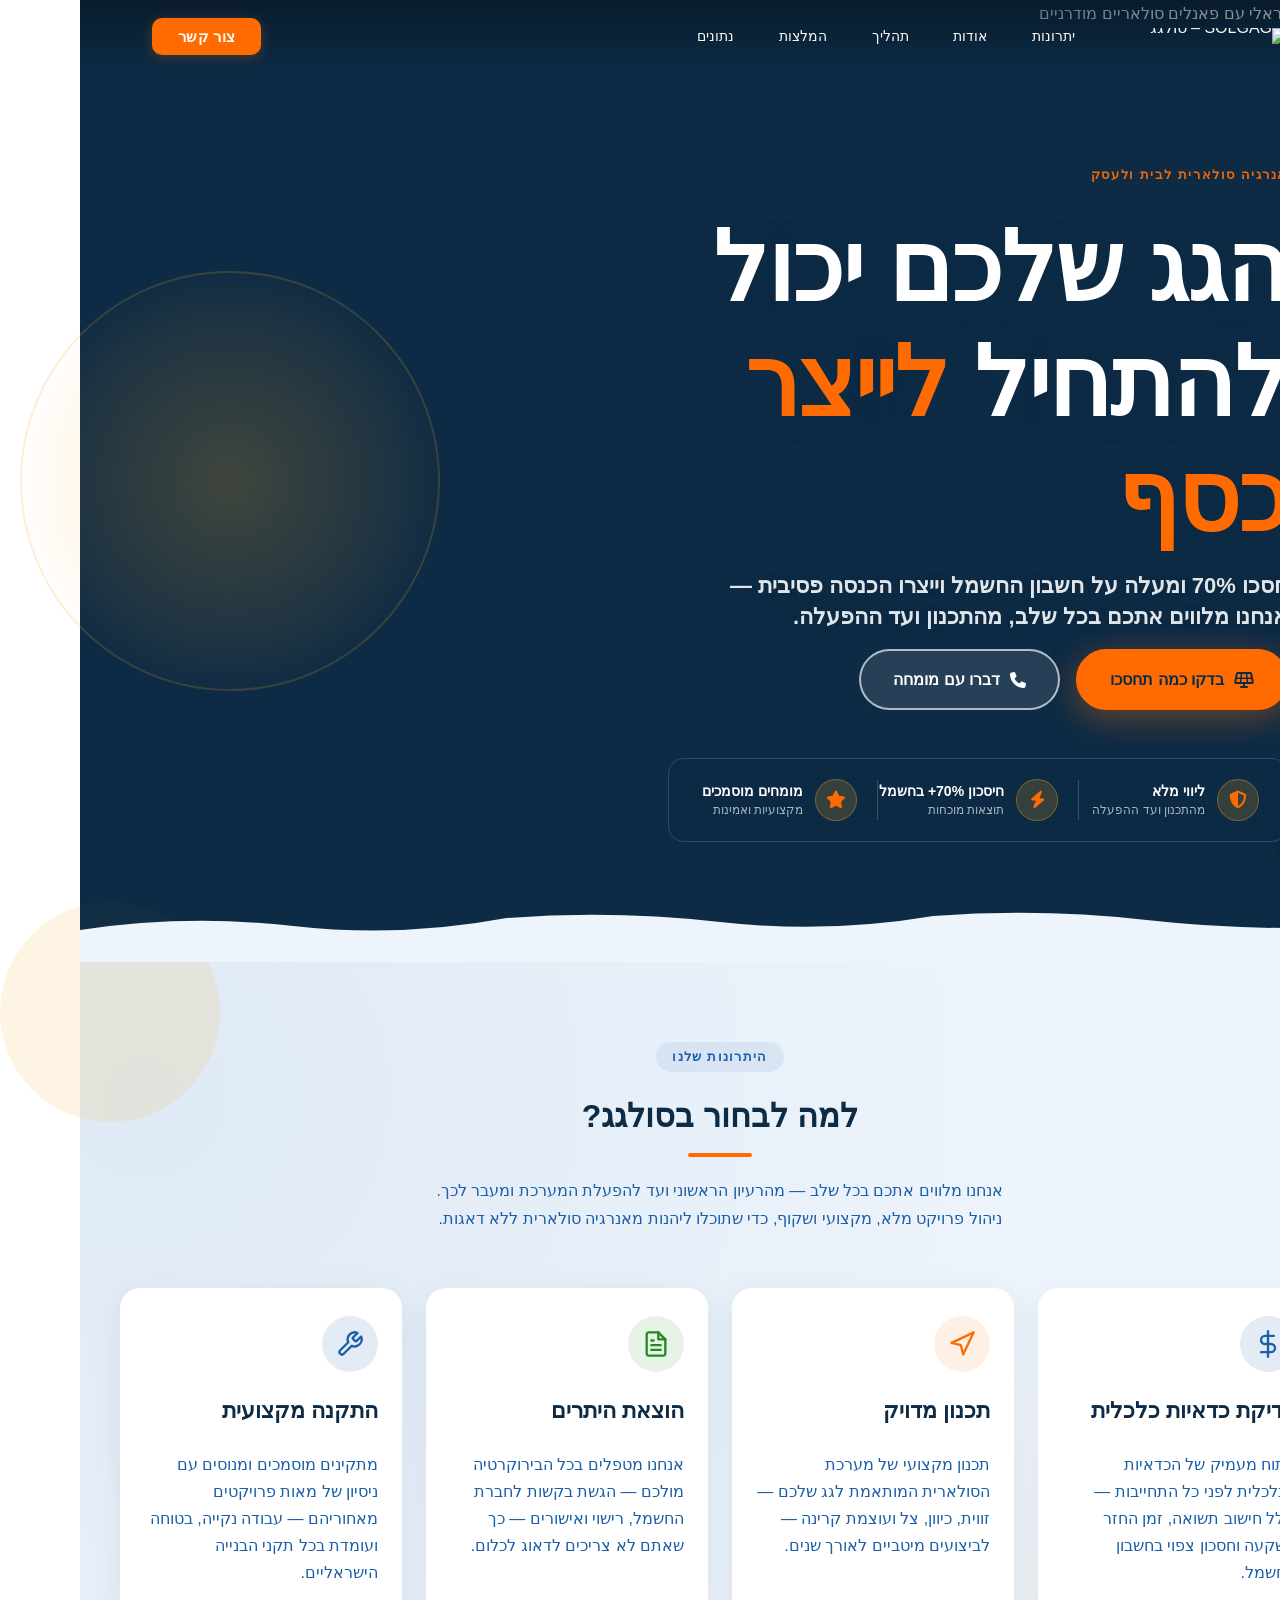
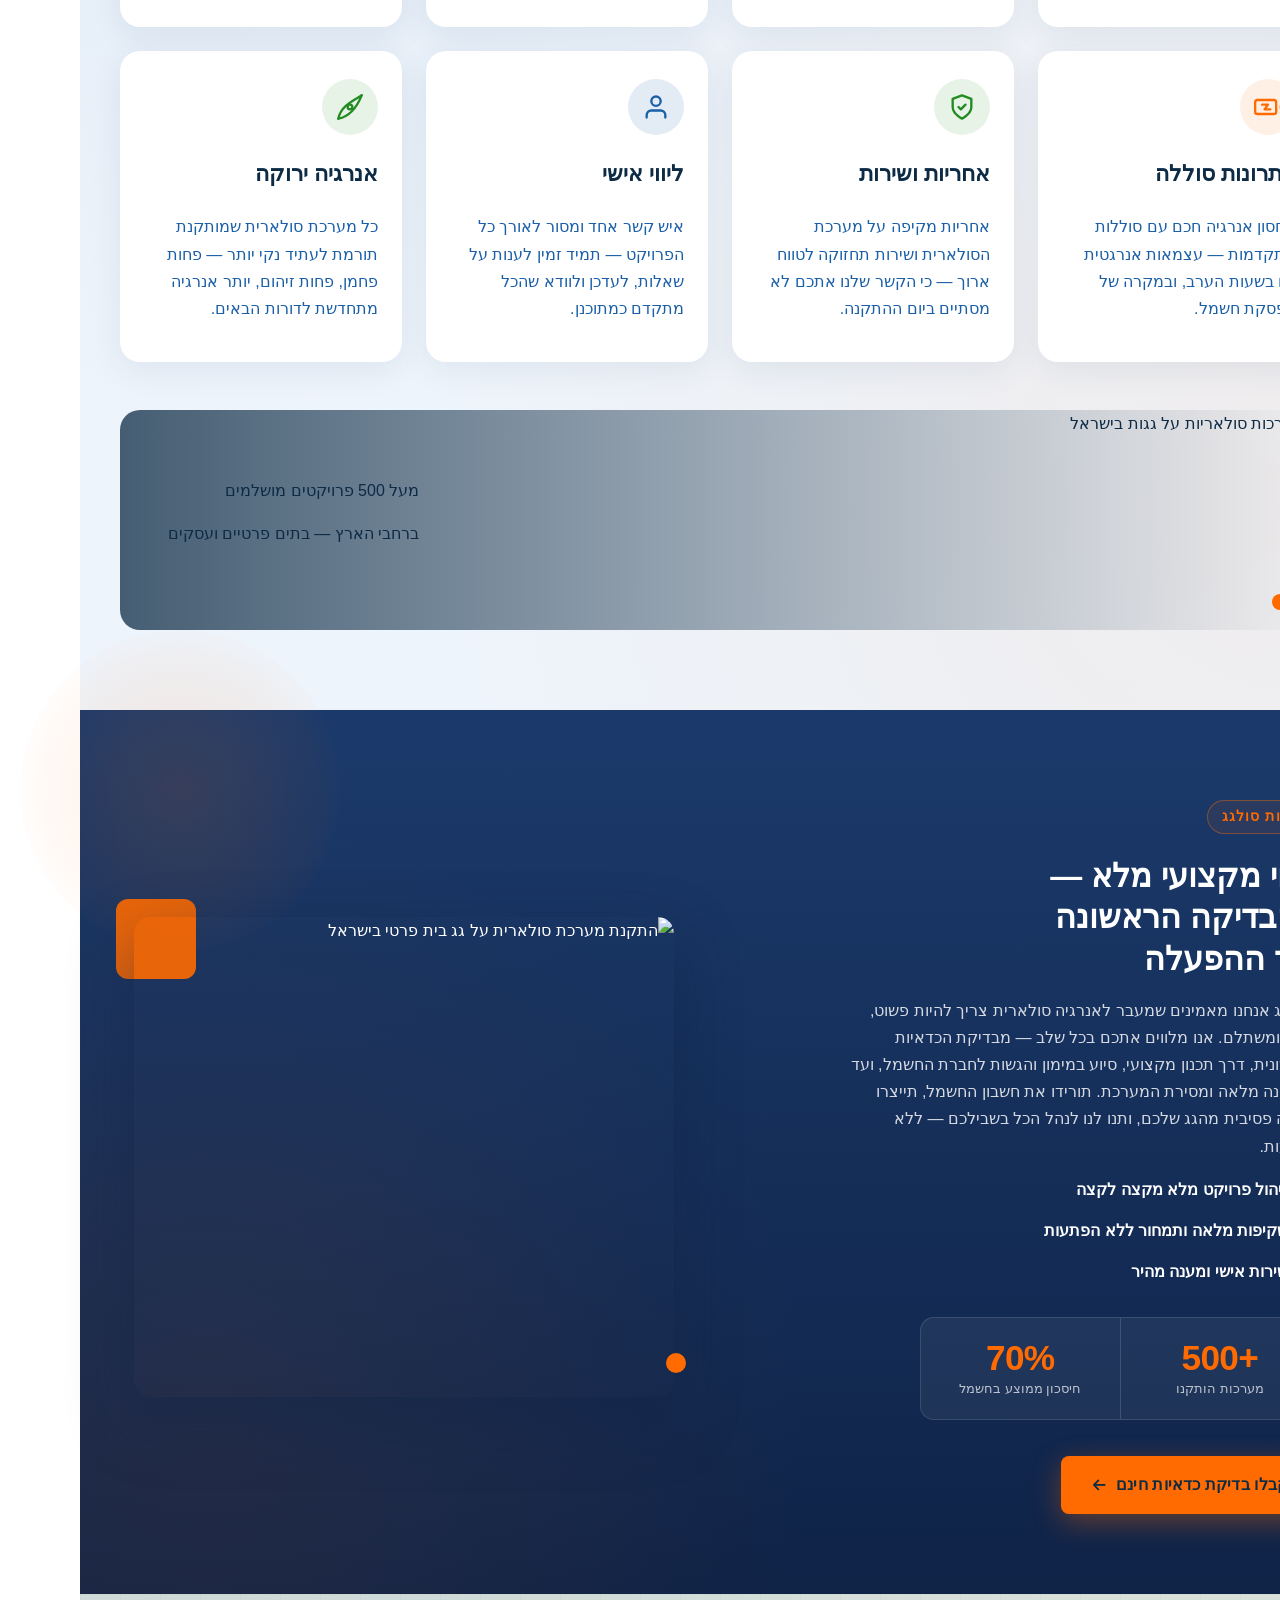
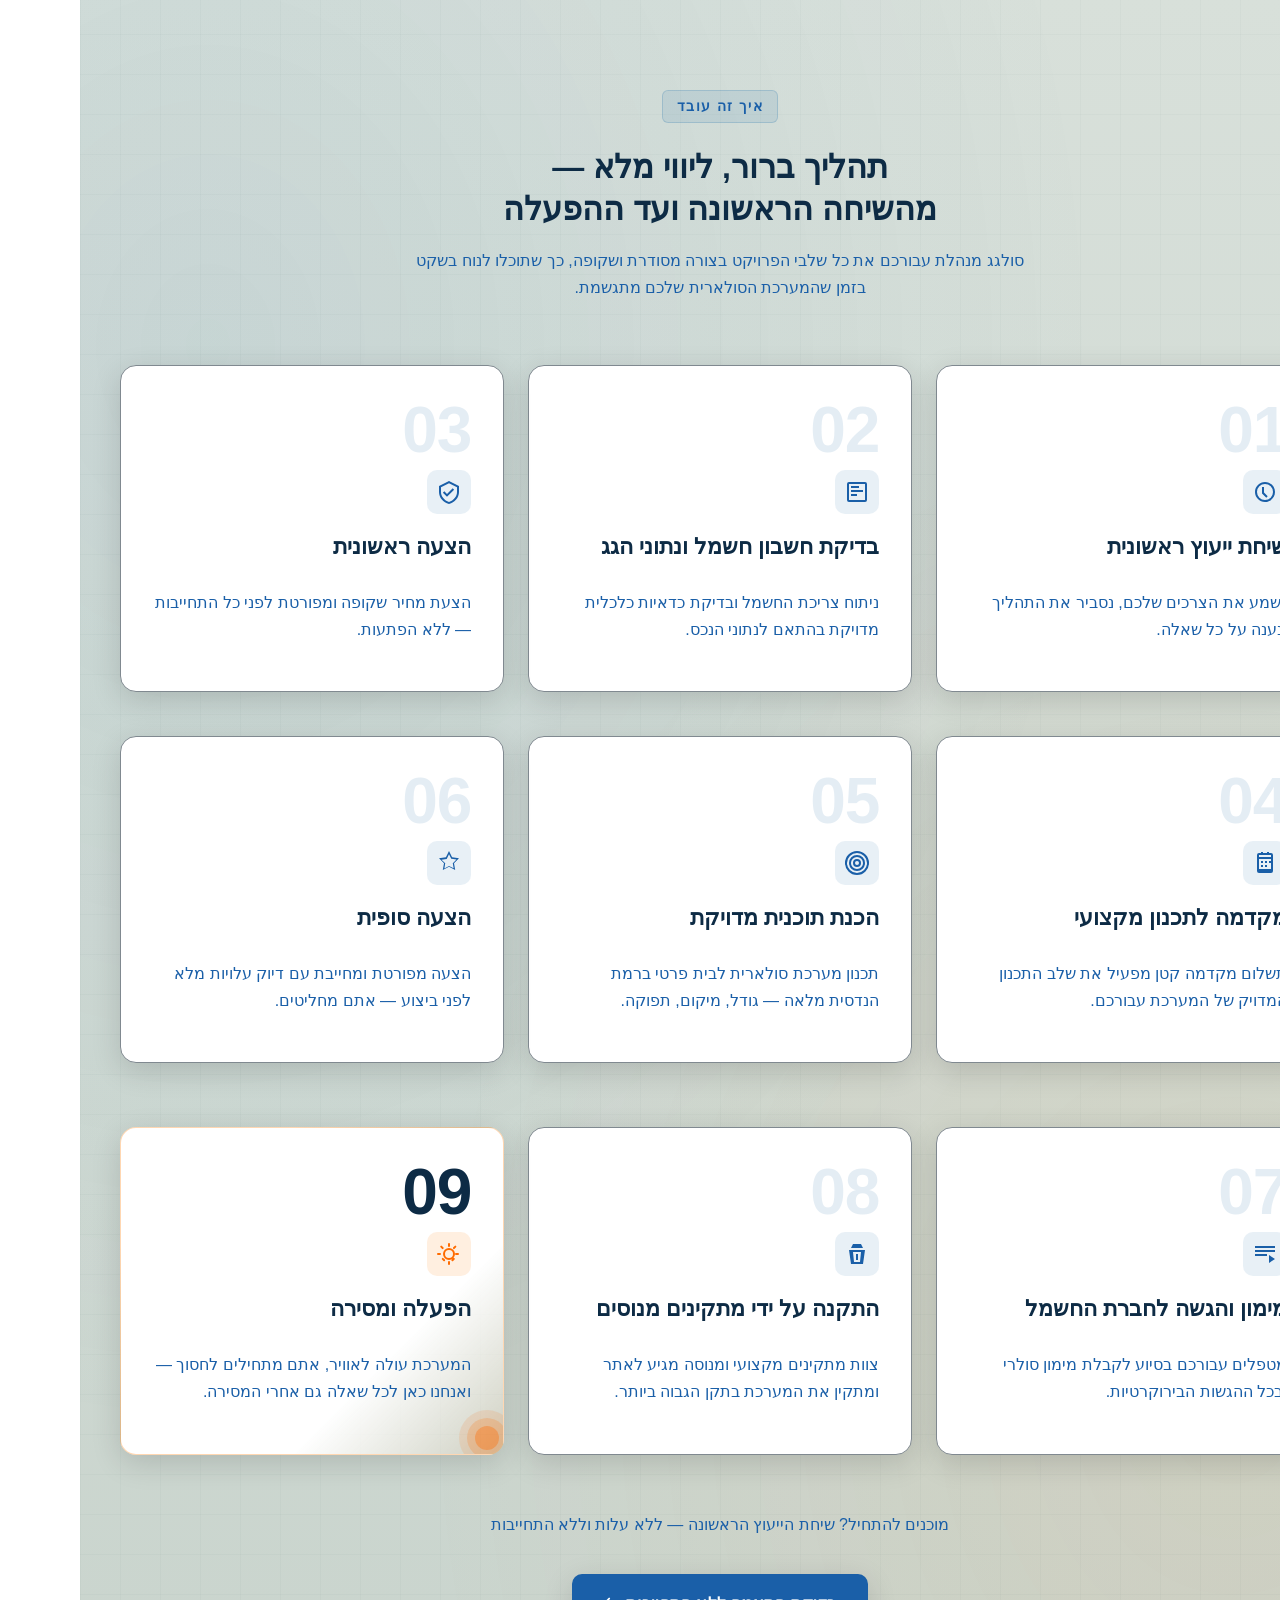
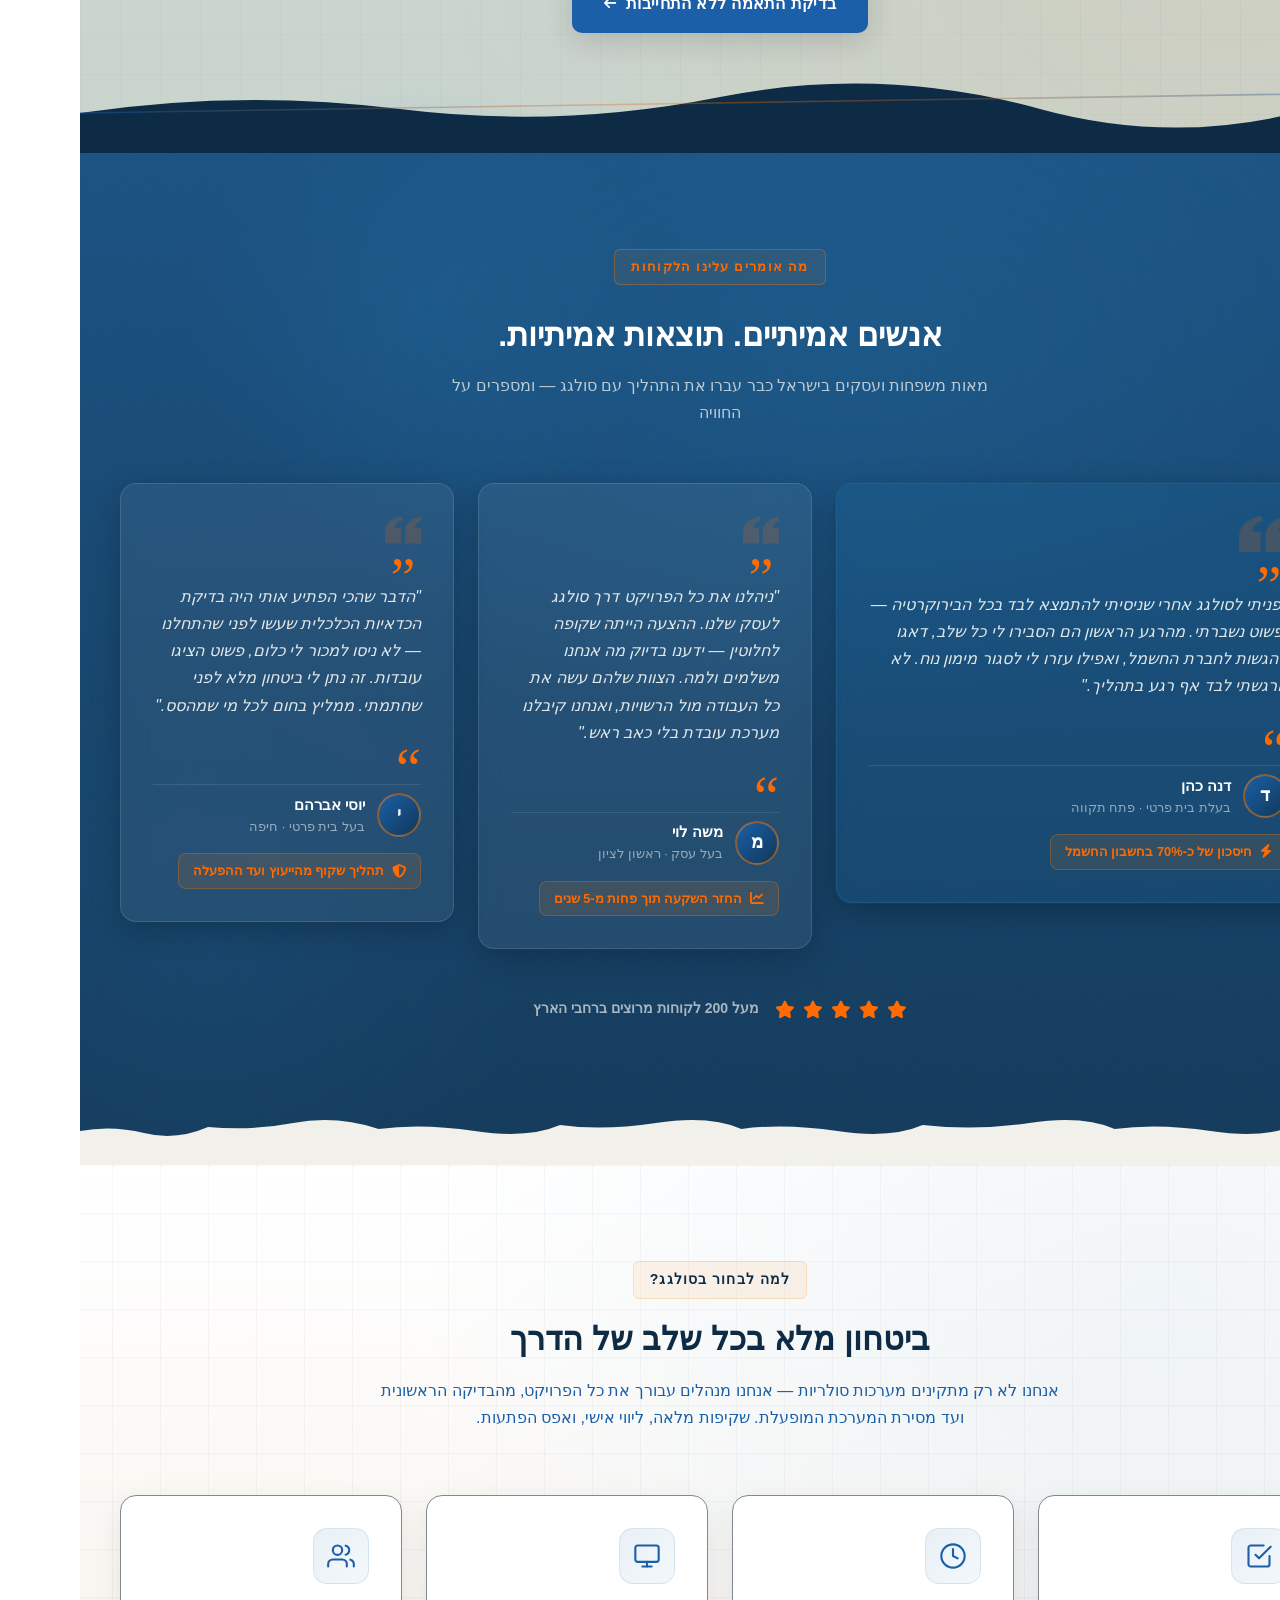
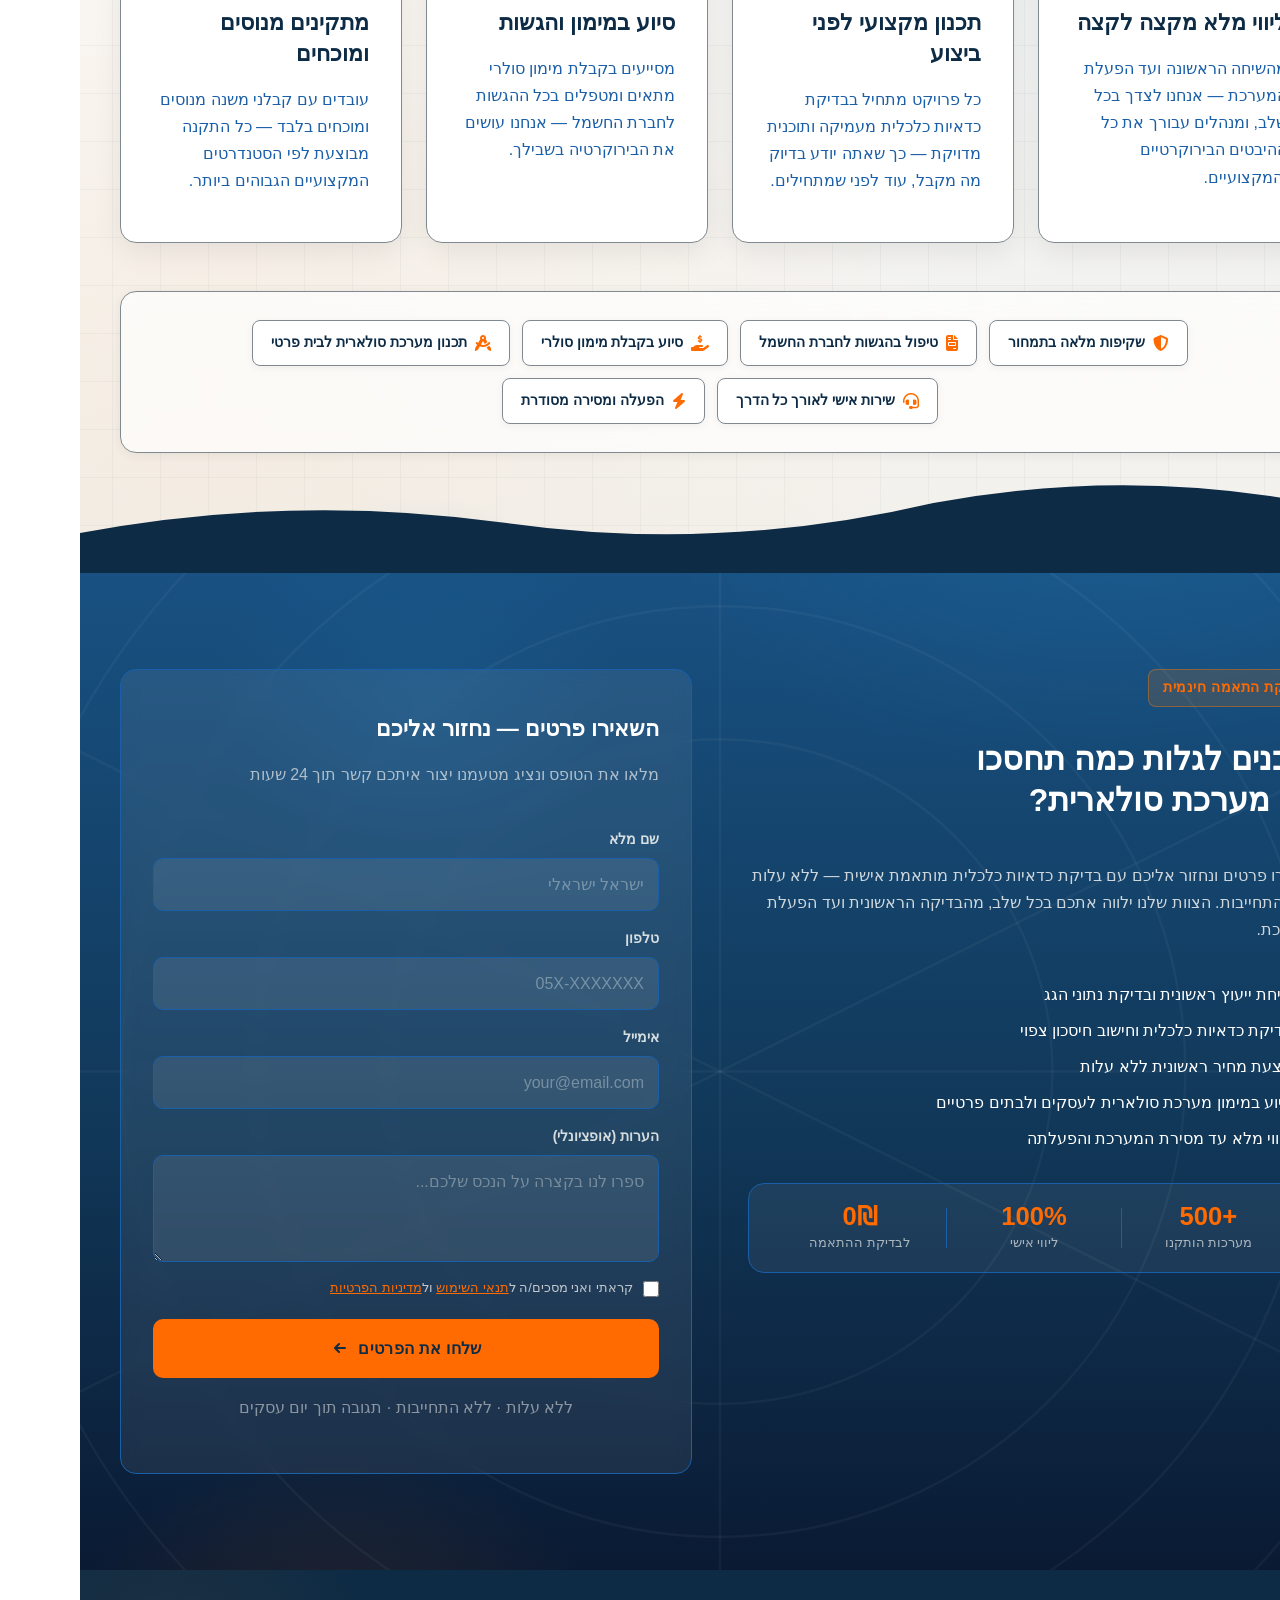
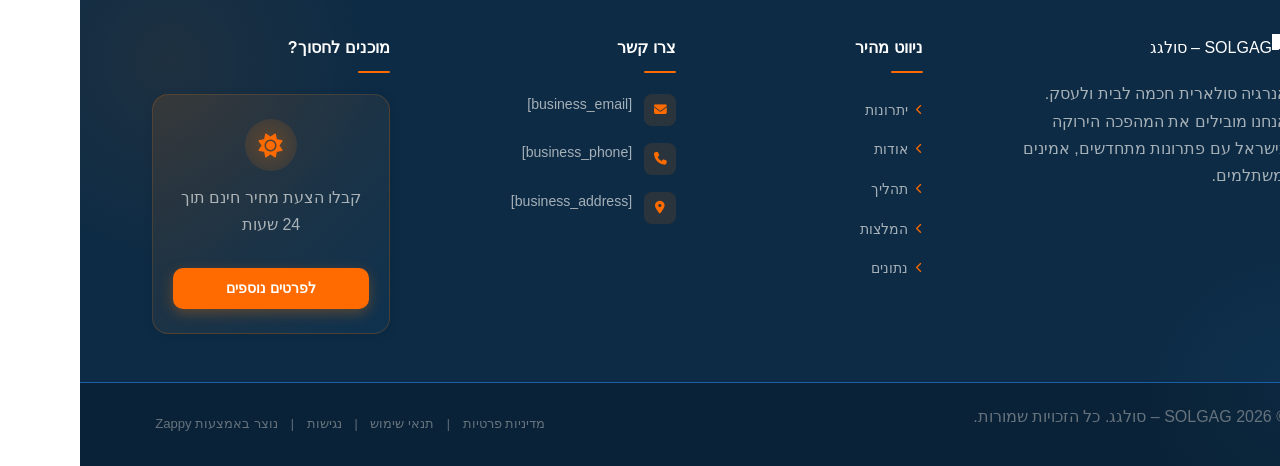
==== commit 8cd46dcb: "Background sync: Progressive GitHub Sync" ====
--- a/public/index.html
+++ b/public/index.html
@@ -1 +1 @@
-<!doctype html><html dir="rtl" lang="he"><head><meta charset="UTF-8"><meta content="width=device-width,initial-scale=1" name="viewport"><meta content="index, follow" name="robots"><title>בדיקת כדאיות כלכלית — SOLGAG – סולגג</title><meta content="SOLGG (סולגג) is an Israeli solar energy company specializing in the installation of solar systems for private homes and businesses. The company differentiates " name="description"><meta content="בדיקת כדאיות כלכלית, תכנון מערכת סולארית לבית פרטי, בדיקת כדאיות כלכלית פאנלים סולאריים, מימון מערכת סולארית לעסקים" name="keywords"><link href="/assets/favicon.ico" rel="icon" type="image/x-icon"><link href="/assets/favicon-16x16.png" rel="icon" type="image/png" sizes="16x16"><link href="/assets/favicon-32x32.png" rel="icon" type="image/png" sizes="32x32"><link href="/assets/favicon-48x48.png" rel="icon" type="image/png" sizes="48x48"><link href="/assets/favicon-192x192.png" rel="icon" type="image/png" sizes="192x192"><link href="/assets/favicon-512x512.png" rel="icon" type="image/png" sizes="512x512"><link href="/assets/apple-touch-icon.png" rel="apple-touch-icon"><script>!function(){"use strict";var t="8fbefe98-b01d-4607-a18d-50ab0d344325",e="https://api.zappy5.com/api/analytics/track",a=18e5,n=2592e6,o=!0,i=!0,r=!0;var s=function(){var e="zappy_visitor_"+t,a=null;try{if(a=localStorage.getItem(e)){var o=JSON.parse(a),i=Date.now();if(i-o.created<n)return o.lastSeen=i,localStorage.setItem(e,JSON.stringify(o)),o.id}}catch(t){console.warn("Zappy Analytics: LocalStorage not available")}var r="zv_"+Date.now()+"_"+Math.random().toString(36).substr(2,9);try{localStorage.setItem(e,JSON.stringify({id:r,created:Date.now(),lastSeen:Date.now()}))}catch(t){}return r}(),c=function(){var e="zappy_session_"+t,n=null;try{if(n=sessionStorage.getItem(e)){var o=JSON.parse(n),i=Date.now();if(i-o.timestamp<a)return o.timestamp=i,sessionStorage.setItem(e,JSON.stringify(o)),o.id}}catch(t){console.warn("Zappy Analytics: SessionStorage not available")}var r="zs_"+Date.now()+"_"+Math.random().toString(36).substr(2,9);try{sessionStorage.setItem(e,JSON.stringify({id:r,timestamp:Date.now()}))}catch(t){}return r}();function l(a,n){n=n||{};var o={website_id:t,event_type:a,page_path:window.location.pathname,referrer:document.referrer||"direct",visitor_id:s,session_id:c,metadata:n};if(navigator.sendBeacon){var i=new Blob([JSON.stringify(o)],{type:"application/json"});navigator.sendBeacon(e,i)}else fetch(e,{method:"POST",headers:{"Content-Type":"application/json"},body:JSON.stringify(o),keepalive:!0}).catch(function(t){console.warn("Zappy Analytics: Failed to track event",t)})}o&&l("pageview",{title:document.title,url:window.location.href}),i&&document.addEventListener("click",function(t){var e=t.target;if("BUTTON"===e.tagName||e.closest("button")){var a="BUTTON"===e.tagName?e:e.closest("button");l("click",{element:"button",text:a.textContent.trim().substring(0,100),id:a.id||null,class:a.className||null})}else if("A"===e.tagName||e.closest("a")){var n="A"===e.tagName?e:e.closest("a");l("navigation",{element:"link",text:n.textContent.trim().substring(0,100),href:n.href,external:n.hostname!==window.location.hostname})}},!0),r&&document.addEventListener("submit",function(t){var e=t.target;l("form_submit",{form_id:e.id||null,form_name:e.name||null,form_action:e.action||null,form_method:e.method||"GET"})},!0);var d=Date.now();window.addEventListener("beforeunload",function(){l("page_unload",{time_on_page:Math.floor((Date.now()-d)/1e3),page_path:window.location.pathname})}),window.zappyAnalytics={track:l,getVisitorId:function(){return s},getSessionId:function(){return c}}}()</script><meta content="בדיקת כדאיות כלכלית — SOLGAG – סולגג" property="og:title"><meta content="SOLGG (סולגג) is an Israeli solar energy company specializing in the installation of solar systems for private homes and businesses. The company differentiates " property="og:description"><meta content="summary_large_image" name="twitter:card"><meta content="בדיקת כדאיות כלכלית — SOLGAG – סולגג" name="twitter:title"><meta content="SOLGG (סולגג) is an Israeli solar energy company specializing in the installation of solar systems for private homes and businesses. The company differentiates " name="twitter:description"><meta content="website" property="og:type"><meta content="he_IL" property="og:locale"><link href="https://cdnjs.cloudflare.com/ajax/libs/font-awesome/6.4.0/css/all.min.css" rel="stylesheet"><style>.skip-link{position:absolute;transform:translateY(-200%);left:0;top:0;padding:12px 18px;background:var(--bg-dark,#1a1a1a);color:var(--text-light,#fff);font-weight:600;border-radius:0 0 8px 0;z-index:10000}.skip-link:focus{transform:none;outline:2px solid var(--ring,#fff);outline-offset:2px}:focus-visible{outline:2px solid var(--ring,currentColor);outline-offset:3px}</style><link href="/assets/favicon.ico" rel="icon" type="image/x-icon"><link href="/assets/favicon-16x16.png" rel="icon" type="image/png" sizes="16x16"><link href="/assets/favicon-32x32.png" rel="icon" type="image/png" sizes="32x32"><link href="/assets/favicon-48x48.png" rel="icon" type="image/png" sizes="48x48"><link href="/assets/favicon-192x192.png" rel="icon" type="image/png" sizes="192x192"><link href="/assets/favicon-512x512.png" rel="icon" type="image/png" sizes="512x512"><link href="/assets/apple-touch-icon.png" rel="apple-touch-icon"><link href="https://cdn.jsdelivr.net/npm/vanilla-cookieconsent@3/dist/cookieconsent.css" rel="stylesheet"><script src="https://cdn.jsdelivr.net/npm/vanilla-cookieconsent@3/dist/cookieconsent.umd.js"></script><script src="https://cdn.jsdelivr.net/gh/mickidum/acc_toolbar/acctoolbar/acctoolbar.min.js"></script><style data-zappy-section-v2-css="true">.index-hero-section{position:relative;width:100%;min-height:100vh;overflow:visible;background-color:var(--bg-dark);color:var(--text-light);display:flex;align-items:center;padding-bottom:80px}.index-hero-section .index-hero-bg{position:absolute;inset:0;z-index:0;overflow:hidden}.index-hero-section .index-hero-bg img{width:100%;height:100%;object-fit:cover;object-position:center center;display:block}.index-hero-section .index-hero-scrim{position:absolute;inset:0;z-index:1;pointer-events:none;background-image:linear-gradient(105deg,rgba(13,43,69,.88) 0,rgba(13,43,69,.72) 40%,rgba(13,43,69,.3) 70%,rgba(13,43,69,.1) 100%)}.index-hero-section .index-hero-sun-motif{position:absolute;inset-inline-end:-60px;top:50%;transform:translateY(-50%);width:420px;height:420px;border-radius:50%;background:radial-gradient(circle,rgba(245,166,35,.22) 0,rgba(245,166,35,.08) 55%,transparent 75%);z-index:2;pointer-events:none;border:2px solid rgba(245,166,35,.18)}.index-hero-section .index-hero-container{position:relative;z-index:10;width:100%;max-width:1200px;margin:0 auto;padding:160px 32px 40px}.index-hero-section .index-hero-content{max-width:680px;margin-inline-start:0;text-align:right}.index-hero-section .index-hero-eyebrow{display:inline-block;font-family:'Noto Sans Hebrew',Assistant,sans-serif;font-size:.8rem;font-weight:700;letter-spacing:.12em;text-transform:uppercase;color:var(--accent);margin-bottom:16px;opacity:.95}.index-hero-section .index-hero-headline{font-family:'Noto Sans Hebrew','Simpler Pro',sans-serif;font-size:3rem;font-weight:800;line-height:1.15;letter-spacing:-.01em;color:var(--text-light);margin:0 0 20px;text-shadow:0 2px 24px rgba(13,43,69,.55)}.index-hero-section .index-hero-accent{color:var(--accent);-webkit-text-fill-color:var(--accent);position:relative}.index-hero-section .index-hero-subtitle{font-family:'Noto Sans Hebrew',Assistant,sans-serif;font-size:1.125rem;font-weight:400;line-height:1.7;color:rgba(255,255,255,.88);margin:0 0 36px;text-shadow:0 1px 8px rgba(13,43,69,.45);max-width:580px}.index-hero-section .index-hero-ctas{display:flex;flex-direction:row;align-items:center;gap:16px;flex-wrap:wrap;margin-bottom:48px}.index-hero-section .index-hero-btn-primary{display:inline-flex;align-items:center;gap:10px;background:var(--accent);color:#fff;font-family:'Noto Sans Hebrew',Assistant,sans-serif;font-size:1rem;font-weight:700;padding:15px 32px;border-radius:100px;text-decoration:none;border:2px solid var(--accent);transition:all .3s cubic-bezier(.4, 0, .2, 1);box-shadow:0 8px 32px rgba(255,107,0,.38);white-space:nowrap}.index-hero-section .index-hero-btn-primary:hover{background:#e05e00;border-color:#e05e00;transform:translateY(-3px);box-shadow:0 16px 48px rgba(255,107,0,.5)}.index-hero-section .index-hero-btn-ghost{display:inline-flex;align-items:center;gap:10px;background:rgba(255,255,255,.1);backdrop-filter:blur(8px);-webkit-backdrop-filter:blur(8px);color:#fff;font-family:'Noto Sans Hebrew',Assistant,sans-serif;font-size:1rem;font-weight:600;padding:15px 32px;border-radius:100px;text-decoration:none;border:2px solid rgba(255,255,255,.65);transition:all .3s cubic-bezier(.4, 0, .2, 1);white-space:nowrap}.index-hero-section .index-hero-btn-ghost:hover{background:rgba(255,255,255,.2);border-color:#fff;transform:translateY(-3px);box-shadow:0 8px 32px rgba(255,255,255,.18)}.index-hero-section .index-hero-trust{display:flex;flex-direction:row;align-items:center;gap:0;background:rgba(13,43,69,.6);backdrop-filter:blur(12px);-webkit-backdrop-filter:blur(12px);border:1px solid rgba(255,255,255,.15);border-radius:16px;padding:20px 28px;max-width:620px}.index-hero-section .index-hero-trust-item{display:flex;flex-direction:row;align-items:center;gap:12px;flex:1;min-width:0}.index-hero-section .index-hero-trust-divider{width:1px;height:40px;background:rgba(255,255,255,.2);margin:0 20px;flex-shrink:0}.index-hero-section .index-hero-trust-icon{display:flex;align-items:center;justify-content:center;width:42px;height:42px;border-radius:50%;background:rgba(245,166,35,.18);color:var(--accent);font-size:1.1rem;flex-shrink:0;border:1px solid rgba(245,166,35,.35)}.index-hero-section .index-hero-trust-text{display:flex;flex-direction:column;gap:2px;min-width:0}.index-hero-section .index-hero-trust-text strong{font-family:'Noto Sans Hebrew',Assistant,sans-serif;font-size:.875rem;font-weight:700;color:var(--text-light);line-height:1.3;white-space:nowrap}.index-hero-section .index-hero-trust-text span{font-family:'Noto Sans Hebrew',Assistant,sans-serif;font-size:.75rem;font-weight:400;color:rgba(255,255,255,.65);line-height:1.4;white-space:nowrap}.index-hero-section .index-hero-divider-wrapper{position:absolute;bottom:0;left:0;width:100%;height:80px;pointer-events:none;z-index:5}.index-hero-section .index-hero-divider-wrapper svg{display:block;width:100%;height:100%}@media (max-width:1024px){.index-hero-section .index-hero-sun-motif{width:300px;height:300px;inset-inline-end:-40px}.index-hero-section .index-hero-trust{flex-wrap:wrap;gap:16px;padding:16px 20px}.index-hero-section .index-hero-trust-divider{display:none}.index-hero-section .index-hero-trust-item{flex:0 0 calc(33% - 12px)}}@media (max-width:768px){.index-hero-section{min-height:100svh;padding-bottom:80px}.index-hero-section .index-hero-container{padding:110px 16px 32px}.index-hero-section .index-hero-content{max-width:100%}.index-hero-section .index-hero-headline{font-size:2.1rem;line-height:1.2;margin-bottom:14px}.index-hero-section .index-hero-subtitle{font-size:1rem;margin-bottom:28px}.index-hero-section .index-hero-br{display:none}.index-hero-section .index-hero-ctas{flex-direction:column;align-items:stretch;gap:12px;margin-bottom:32px}.index-hero-section .index-hero-btn-ghost,.index-hero-section .index-hero-btn-primary{justify-content:center;padding:14px 24px;font-size:.95rem}.index-hero-section .index-hero-trust{flex-direction:column;align-items:flex-start;gap:16px;padding:16px;max-width:100%}.index-hero-section .index-hero-trust-divider{display:none}.index-hero-section .index-hero-trust-item{flex:0 0 auto;width:100%}.index-hero-section .index-hero-trust-text strong{white-space:normal}.index-hero-section .index-hero-trust-text span{white-space:normal}.index-hero-section .index-hero-sun-motif{display:none}.index-hero-section .index-hero-scrim{background-image:linear-gradient(160deg,rgba(13,43,69,.92) 0,rgba(13,43,69,.78) 50%,rgba(13,43,69,.45) 100%)}}.hero .hero-title,.hero h1,.hero-section h1,.hero-title,[class*=hero-] h1,[class~=hero] h1{font-size:min(var(--display-xl, 6rem), 6rem)!important;line-height:var(--leading-display, 1.05)}@media (max-width:768px){.hero .hero-title,.hero h1,.hero-section h1,.hero-title,[class*=hero-] h1,[class~=hero] h1{font-size:clamp(2rem, 9vw, 3rem)!important}}</style><style data-zappy-section-v2-css="true">.index-features-section{background-color:#eef4fb;background-image:radial-gradient(ellipse at 5% 10%,rgba(26,95,168,.07) 0,transparent 55%),radial-gradient(ellipse at 95% 85%,rgba(255,107,0,.06) 0,transparent 50%);color:var(--text-dark);padding:80px 24px 80px;position:relative;overflow:visible;direction:rtl;font-family:'Noto Sans Hebrew',Assistant,sans-serif}.index-features-section .index-features-sun-accent{position:absolute;inset-inline-end:-80px;top:-60px;width:220px;height:220px;border-radius:50%;background:rgba(245,166,35,.12);pointer-events:none;z-index:0;aria-hidden:true}.index-features-section .index-features-container{max-width:1200px;margin:0 auto;position:relative;z-index:1}.index-features-section .index-features-header{text-align:center;margin-bottom:56px}.index-features-section .index-features-eyebrow{display:inline-block;font-size:.8rem;font-weight:700;letter-spacing:.1em;text-transform:uppercase;color:var(--primary);background:rgba(26,95,168,.08);border-radius:100px;padding:4px 16px;margin-bottom:16px}.index-features-section .index-features-title{font-family:'Noto Sans Hebrew','Simpler Pro',sans-serif;font-size:2rem;font-weight:700;line-height:1.2;color:var(--secondary);margin:0 0 12px}.index-features-section .index-features-title-underline{width:64px;height:4px;background:var(--accent);border-radius:2px;margin:0 auto 20px}.index-features-section .index-features-subtitle{font-size:1rem;line-height:1.7;color:var(--text-muted);max-width:600px;margin:0 auto;text-align:center}.index-features-section .index-features-grid{display:grid;grid-template-columns:repeat(4,1fr);gap:24px;direction:rtl;margin-bottom:48px}.index-features-section .index-feature-card{background:var(--bg-light);border-radius:20px;box-shadow:0 8px 32px rgba(27,58,107,.08);padding:28px 24px 24px;display:flex;flex-direction:column;align-items:flex-start;gap:16px;transition:transform .25s ease,box-shadow .25s ease;cursor:default;min-width:0}.index-features-section .index-feature-card:hover{transform:translateY(-6px);box-shadow:0 16px 48px rgba(27,58,107,.14)}.index-features-section .index-feature-icon-wrap{width:56px;height:56px;border-radius:50%;display:flex;align-items:center;justify-content:center;flex-shrink:0}.index-features-section .index-feature-icon-blue{background:rgba(26,95,168,.12);color:var(--primary)}.index-features-section .index-feature-icon-orange{background:rgba(255,107,0,.1);color:var(--accent)}.index-features-section .index-feature-icon-green{background:rgba(34,139,34,.1);color:#228b22}.index-features-section .index-feature-content{display:flex;flex-direction:column;gap:8px}.index-features-section .index-feature-title{font-family:'Noto Sans Hebrew','Simpler Pro',sans-serif;font-size:1.1rem;font-weight:700;line-height:1.3;color:var(--secondary);margin:0;text-align:right}.index-features-section .index-feature-desc{font-size:.9rem;line-height:1.7;color:var(--text-muted);margin:0;text-align:right}.index-features-section .index-features-banner{margin-top:16px}.index-features-section .index-features-banner-image-wrap{position:relative;border-radius:20px;overflow:hidden;height:220px}.index-features-section .index-features-banner-img{width:100%;height:100%;object-fit:cover;display:block;z-index:1;position:relative}.index-features-section .index-features-banner-overlay{position:absolute;inset:0;background:linear-gradient(90deg,rgba(13,43,69,.75) 0,rgba(13,43,69,.3) 60%,transparent 100%);z-index:2;pointer-events:none}.index-features-section .index-features-banner-text{position:absolute;inset-inline-end:48px;top:50%;transform:translateY(-50%);z-index:3;text-align:right}.index-features-section .index-features-banner-label{font-family:'Noto Sans Hebrew','Simpler Pro',sans-serif;font-size:1.5rem;font-weight:700;color:var(--text-light);margin:0 0 6px;line-height:1.2}.index-features-section .index-features-banner-sub{font-size:1rem;color:rgba(255,255,255,.82);margin:0;line-height:1.5}.index-features-section .index-features-dot-accent{position:absolute;bottom:20px;inset-inline-start:32px;width:16px;height:16px;border-radius:50%;background:var(--accent);z-index:4;pointer-events:none}@media (max-width:1024px){.index-features-section .index-features-grid{grid-template-columns:repeat(2,1fr)}}@media (max-width:768px){.index-features-section{padding:60px 16px 60px}.index-features-section .index-features-grid{grid-template-columns:1fr!important;gap:16px}.index-features-section .index-features-header{margin-bottom:36px}.index-features-section .index-features-title{font-size:1.6rem}.index-features-section .index-feature-card{padding:20px 16px;gap:12px}.index-features-section .index-features-banner-image-wrap{height:160px;border-radius:14px}.index-features-section .index-features-banner-text{inset-inline-end:20px}.index-features-section .index-features-banner-label{font-size:1.1rem}.index-features-section .index-features-banner-sub{font-size:.875rem}.index-features-section .index-features-sun-accent{width:120px;height:120px;inset-inline-end:-30px;top:-20px}}</style><link href="/styles.css" rel="stylesheet"><style id="zappy-dropdown-submenu-styles">#navMenu li:has(.sub-menu),.nav-menu li:has(.sub-menu),.navbar li:has(.sub-menu),nav li:has(.sub-menu){position:relative}#navMenu .sub-menu,.nav-menu .sub-menu,.navbar .sub-menu,nav .sub-menu{display:block!important;position:absolute!important;top:100%;left:0;min-width:220px;background:#fff;border-radius:8px;box-shadow:0 8px 25px rgba(0,0,0,.15);padding:8px 0;opacity:0;visibility:hidden;transform:translateY(10px);transition:all .3s ease;z-index:1000;list-style:none;pointer-events:none}#navMenu li:hover>.sub-menu,.nav-menu li:hover>.sub-menu,.navbar li:hover>.sub-menu,nav li:hover>.sub-menu{opacity:1!important;visibility:visible!important;transform:translateY(0)!important;pointer-events:auto!important}.sub-menu li{list-style:none;margin:0;padding:0}.sub-menu a{display:block!important;padding:10px 16px!important;color:var(--text-dark,#333)!important;font-weight:500;text-decoration:none;white-space:nowrap;transition:background-color .2s}.sub-menu .zappy-nav-child>a{padding-left:28px!important;font-size:.9em!important;opacity:.85!important}[dir=rtl] .sub-menu .zappy-nav-child>a,html[lang=ar] .sub-menu .zappy-nav-child>a,html[lang=he] .sub-menu .zappy-nav-child>a{padding-left:10px!important;padding-right:28px!important}.sub-menu .zappy-nav-parent>a{font-weight:600!important}.sub-menu a:hover{background-color:#f5f5f5}[dir=rtl] .nav-menu .sub-menu,[dir=rtl] .navbar .sub-menu,[dir=rtl] nav .sub-menu,html[lang=ar] .nav-menu .sub-menu,html[lang=ar] .navbar .sub-menu,html[lang=ar] nav .sub-menu,html[lang=he] .nav-menu .sub-menu,html[lang=he] .navbar .sub-menu,html[lang=he] nav .sub-menu{left:auto!important;right:0!important}.sub-menu:empty,.sub-menu:not(:has(li)):not(:has(> a)),.sub-menu:not(:has(li:not(.zappy-hidden-menu-item))):not(:has(> a)){display:none!important;opacity:0!important;visibility:hidden!important;pointer-events:none!important}li:has(.menu-group-title):hover>.sub-menu{opacity:1!important;visibility:visible!important;transform:translateY(0)!important;pointer-events:auto!important}#navMenu>li>.menu-group-title,.nav-menu>li>.menu-group-title{display:inline-block;padding:.5rem 1rem;cursor:default;user-select:none}@media (max-width:768px){#navMenu .sub-menu,.nav-menu .sub-menu,.navbar .sub-menu,nav .sub-menu{position:static!important;transform:none!important;box-shadow:none!important;background:0 0!important;max-height:0;overflow:hidden;opacity:0;visibility:hidden;transition:max-height .3s ease,opacity .3s ease;padding:0!important;border-radius:0!important}#navMenu .sub-menu.mobile-expanded,.nav-menu .sub-menu.mobile-expanded,.navbar .sub-menu.mobile-expanded{max-height:none!important;overflow-y:visible!important;opacity:1!important;visibility:visible!important;padding:8px 0 8px 16px!important}[dir=rtl] .sub-menu.mobile-expanded,html[lang=he] .sub-menu.mobile-expanded{padding:8px 16px 8px 0!important}#navMenu li:hover>.sub-menu,.nav-menu li:hover>.sub-menu,.navbar li:hover>.sub-menu,nav li:hover>.sub-menu{opacity:0;visibility:hidden;pointer-events:none}#navMenu li>.sub-menu.mobile-expanded,.nav-menu li>.sub-menu.mobile-expanded,.navbar li>.sub-menu.mobile-expanded,nav li>.sub-menu.mobile-expanded{opacity:1!important;visibility:visible!important;pointer-events:auto!important}#navMenu li:has(.sub-menu),.nav-menu li:has(.sub-menu),.navbar li:has(.sub-menu),nav li:has(.sub-menu){display:flex!important;flex-wrap:wrap!important;align-items:center!important;position:relative!important;min-height:44px!important}#navMenu li:has(.sub-menu)>a,.nav-menu li:has(.sub-menu)>a,.navbar li:has(.sub-menu)>a,nav li:has(.sub-menu)>a{flex:1!important;min-width:0!important}#navMenu li:has(.sub-menu)>.menu-group-title,.nav-menu li:has(.sub-menu)>.menu-group-title,.navbar li:has(.sub-menu)>.menu-group-title,nav li:has(.sub-menu)>.menu-group-title{flex:1!important;min-width:0!important;padding:0!important;line-height:inherit!important}#navMenu li:has(.sub-menu)>.sub-menu,.nav-menu li:has(.sub-menu)>.sub-menu,.navbar li:has(.sub-menu)>.sub-menu,nav li:has(.sub-menu)>.sub-menu{flex-basis:100%!important;width:100%!important}#navMenu li:has(.sub-menu)>a [class*=arrow],#navMenu li:has(.sub-menu)>a [class*=chevron],.nav-menu li:has(.sub-menu)>a .fa-angle-down,.nav-menu li:has(.sub-menu)>a .fa-chevron-down,.nav-menu li:has(.sub-menu)>a [class*=arrow],.nav-menu li:has(.sub-menu)>a [class*=chevron],nav li:has(.sub-menu)>a [class*=arrow],nav li:has(.sub-menu)>a [class*=chevron]{display:none!important;visibility:hidden!important}.mobile-submenu-toggle{display:flex!important;align-items:center!important;justify-content:center!important;width:44px!important;height:auto!important;background:0 0!important;border:none!important;cursor:pointer!important;color:var(--text-light)!important;position:static!important;flex-shrink:0!important;align-self:stretch!important;z-index:2!important;padding:0!important;margin:0!important}.mobile-submenu-toggle::after{content:''!important;width:0!important;height:0!important;border-left:6px solid transparent!important;border-right:6px solid transparent!important;border-top:7px solid currentColor!important;transition:transform .3s ease!important}.mobile-submenu-toggle.expanded::after{transform:rotate(180deg)!important}.sub-menu a{padding:10px 0!important;display:block!important;color:var(--text-light)!important;white-space:normal!important}.sub-menu .zappy-nav-child>a{padding-left:28px!important;font-size:.9em!important;opacity:.85!important}[dir=rtl] .sub-menu .zappy-nav-child>a,html[lang=ar] .sub-menu .zappy-nav-child>a,html[lang=he] .sub-menu .zappy-nav-child>a{padding-left:0!important;padding-right:28px!important}.sub-menu .zappy-nav-parent>a{font-weight:600!important}#navMenu.active,.nav-menu.active{max-width:100vw!important;overflow-x:hidden!important;box-sizing:border-box!important}.navbar .sub-menu li a,.zappy-products-dropdown .sub-menu a,nav.navbar .sub-menu li a{color:var(--text-light)!important}}@media (min-width:769px){.mobile-submenu-toggle{display:none!important}}</style><style id="zappy-widget-visibility">html[dir=rtl] .whatsapp-float{right:20px!important;left:auto!important}html:not([dir]) .whatsapp-float,html[dir=ltr] .whatsapp-float{left:20px!important;right:auto!important}html[dir=rtl] #mic-access-tool-general-button,html[dir=rtl] #mic-init-access-tool #mic-access-tool-general-button,html[dir=rtl] #mic-init-access-tool .mic-access-tool-general-button,html[dir=rtl] ._access-icon,html[dir=rtl] .mic-access-tool-general-button{left:20px!important;right:auto!important}html:not([dir]) #mic-access-tool-general-button,html:not([dir]) #mic-init-access-tool #mic-access-tool-general-button,html:not([dir]) #mic-init-access-tool .mic-access-tool-general-button,html:not([dir]) ._access-icon,html:not([dir]) .mic-access-tool-general-button,html[dir=ltr] #mic-access-tool-general-button,html[dir=ltr] #mic-init-access-tool #mic-access-tool-general-button,html[dir=ltr] #mic-init-access-tool .mic-access-tool-general-button,html[dir=ltr] ._access-icon,html[dir=ltr] .mic-access-tool-general-button{right:20px!important;left:auto!important}@media (max-width:768px){.whatsapp-float{display:flex!important}}@media (min-width:769px){.whatsapp-float{display:flex!important}}@media (max-width:768px){#mic-access-tool-general-button,#mic-init-access-tool #mic-access-tool-general-button,#mic-init-access-tool .mic-access-tool-general-button,._access-icon,.mic-access-tool-general-button{display:flex!important;visibility:visible!important;opacity:1!important;pointer-events:auto!important}#mic-access-tool-box.opened-mic-access-tool,#mic-init-access-tool #mic-access-tool-box.opened-mic-access-tool,.mic-access-tool-box.opened-mic-access-tool{visibility:visible!important;opacity:1!important;pointer-events:auto!important}}@media (min-width:769px){#mic-access-tool-general-button,#mic-init-access-tool #mic-access-tool-general-button,#mic-init-access-tool .mic-access-tool-general-button,._access-icon,.mic-access-tool-general-button{display:flex!important;visibility:visible!important;opacity:1!important;pointer-events:auto!important}#mic-access-tool-box.opened-mic-access-tool,#mic-init-access-tool #mic-access-tool-box.opened-mic-access-tool,.mic-access-tool-box.opened-mic-access-tool{visibility:visible!important;opacity:1!important;pointer-events:auto!important}}</style></head><body><a href="#main" class="skip-link">דלג לתוכן הראשי</a><nav class="navbar" dir="rtl"><button class="mobile-toggle" aria-label="Menu" id="mobileToggle"><svg viewBox="0 0 24 24" height="24" width="24" fill="none" class="hamburger-icon"><path d="M3 12h18M3 6h18M3 18h18" stroke="currentColor" stroke-linecap="round" stroke-width="2"></path></svg> <svg viewBox="0 0 24 24" height="24" width="24" fill="none" class="close-icon" style="display:none"><path d="M18 6L6 18M6 6l12 12" stroke="currentColor" stroke-linecap="round" stroke-width="2"></path></svg></button> <button class="phone-header-btn" aria-label="Call" data-phone="[business_phone]"><svg viewBox="0 0 24 24" height="20" width="20" fill="currentColor"><path d="M22 16.92v3a2 2 0 0 1-2.18 2 19.79 19.79 0 0 1-8.63-3.07 19.5 19.5 0 0 1-6-6 19.79 19.79 0 0 1-3.07-8.67A2 2 0 0 1 4.11 2h3a2 2 0 0 1 2 1.72 12.84 12.84 0 0 0 .7 2.81 2 2 0 0 1-.45 2.11L8.09 9.91a16 16 0 0 0 6 6l1.27-1.27a2 2 0 0 1 2.11-.45 12.84 12.84 0 0 0 2.81.7A2 2 0 0 1 22 16.92z"></path></svg></button><div class="nav-container"><div class="nav-right-group"><div class="nav-brand"><a href="/" class="logo-link"><img alt="SOLGAG – סולגג" src="/assets/site-----image-1.webp" class="logo"></a></div><ul class="nav-menu" id="navMenu"><li><a href="#features">יתרונות</a></li><li><a href="#about">אודות</a></li><li><a href="#process">תהליך</a></li><li><a href="#testimonials">המלצות</a></li><li><a href="#stats">נתונים</a></li></ul></div><div class="nav-cta-container"><a href="#cta" class="nav-cta-btn">צור קשר</a></div></div></nav><script>window.addEventListener("load",function(){const e=document.querySelector(".navbar, nav, header");if(!e)return void console.log("[Navbar] Navbar element not found");let t=document.getElementById("mobileToggle")||document.querySelector(".mobile-toggle")||document.querySelector(".hamburger")||document.querySelector(".hamburger-menu")||document.querySelector(".menu-toggle")||document.querySelector(".burger-menu")||document.querySelector('[aria-label="Menu"]')||document.querySelector('[aria-label="תפריט"]');const n=document.querySelector(".phone-header-btn"),o=window.getComputedStyle(e);let r=o.backgroundColor;if(console.log("[Navbar] Initial navbar background:",r),"transparent"===r||"rgba(0, 0, 0, 0)"===r||r.startsWith("rgba")&&r.includes(", 0)")){const e=o.backgroundImage;if(e&&"none"!==e)console.log("[Navbar] Navbar has background image/gradient, using dark text"),r="rgb(240, 240, 240)";else{const e=window.getComputedStyle(document.body).backgroundColor;console.log("[Navbar] Navbar transparent, using body background:",e),r=e}}const a=r.match(/\d+/g);if(a&&a.length>=3){const e=(.299*parseInt(a[0])+.587*parseInt(a[1])+.114*parseInt(a[2]))/255;console.log("[Navbar] Mobile button colors preserved from Claude CSS (luminance:",e.toFixed(2)+")");const o=document.createElement("style");o.id="zappy-mobile-nav-fix";document.documentElement.lang;document.documentElement.dir,o.textContent='\n        /* Hide mobile buttons on desktop, show only on mobile */\n        @media (min-width: 769px) {\n          .mobile-toggle,\n          .phone-header-btn {\n            display: none !important;\n          }\n        }\n        \n        /* Show and position mobile buttons correctly on mobile */\n        @media (max-width: 768px) {\n          .navbar,\n          nav.navbar {\n            min-height: 70px !important;\n          }\n\n          .mobile-toggle,\n          .phone-header-btn {\n            position: absolute !important;\n            top: 0 !important;\n            bottom: 0 !important;\n            margin-top: auto !important;\n            margin-bottom: auto !important;\n            transform: none !important;\n            z-index: 1001 !important;\n            display: flex !important;\n            align-items: center !important;\n            justify-content: center !important;\n            width: 36px !important;\n            height: 36px !important;\n            border-radius: 50% !important;\n            border: none !important;\n            cursor: pointer !important;\n            padding: 6px !important;\n            background: none !important;\n            color: var(--nav-text, var(--text-light)) !important;\n            touch-action: manipulation !important;\n            -webkit-tap-highlight-color: transparent !important;\n          }\n\n          html[data-zappy-site-type="ecommerce"] .phone-header-btn,\n          body[data-zappy-site-type="ecommerce"] .phone-header-btn,\n          html[data-zappy-site-type="ecommerce"] header .phone-header-btn,\n          html[data-zappy-site-type="ecommerce"] nav .phone-header-btn {\n            display: none !important;\n            visibility: hidden !important;\n            width: 0 !important;\n            height: 0 !important;\n            min-width: 0 !important;\n            overflow: hidden !important;\n          }\n          \n          /* LTR positioning (default): hamburger LEFT, phone RIGHT */\n          html:not([dir="rtl"]):not([lang="he"]):not([lang="ar"]) .mobile-toggle,\n          html[dir="ltr"] .mobile-toggle {\n            left: 12px !important;\n            right: auto !important;\n          }\n          html:not([dir="rtl"]):not([lang="he"]):not([lang="ar"]) .phone-header-btn,\n          html[dir="ltr"] .phone-header-btn {\n            right: 12px !important;\n            left: auto !important;\n          }\n          \n          /* RTL positioning: hamburger RIGHT, phone LEFT */\n          html[dir="rtl"] .mobile-toggle,\n          html[lang="he"] .mobile-toggle,\n          html[lang="ar"] .mobile-toggle {\n            right: 12px !important;\n            left: auto !important;\n          }\n          html[dir="rtl"] .phone-header-btn,\n          html[lang="he"] .phone-header-btn,\n          html[lang="ar"] .phone-header-btn {\n            left: 12px !important;\n            right: auto !important;\n          }\n          \n          /* CRITICAL: Ensure nav-container has min-height on mobile */\n          /* All children are positioned absolutely/fixed on mobile, so height:auto collapses to 0 */\n          .nav-container {\n            min-height: 70px !important;\n            position: relative !important;\n          }\n          \n          /* Ensure SVG icons are properly sized and inherit color */\n          .mobile-toggle svg,\n          .phone-header-btn svg {\n            width: 24px !important;\n            height: 24px !important;\n            /* Don\'t force display - let JavaScript control hamburger/close toggle */\n          }\n          \n          /* Reset nav-cta-container on mobile - remove desktop box-shadow/padding */\n          /* that creates a visible ghost box when CTA button is hidden */\n          .nav-cta-container {\n            box-shadow: none !important;\n            padding: 0 !important;\n          }\n          \n          /* Hide nav-cta-container entirely on mobile when there\'s no lang-switcher */\n          /* (only the CTA button is inside, and it\'s hidden on mobile) */\n          .nav-cta-container:not(:has(.lang-switcher)) {\n            display: none !important;\n          }\n          \n          /* CRITICAL: Prevent hero image fade gradient from bleeding over headline text */\n          /* The .image-fade-gradient has bottom: -30px (extends below parent) */\n          /* On mobile stacked layout, this overlaps the h1 text below the image */\n          .hero-image-column {\n            overflow: hidden !important;\n          }\n          .image-fade-gradient {\n            bottom: 0 !important;\n          }\n          \n          /* Hide desktop language switcher on mobile - hamburger menu handles it */\n          /* High specificity to override stored CSS */\n          .lang-switcher,\n          .nav-cta-container .lang-switcher,\n          .nav-container .lang-switcher,\n          .navbar .lang-switcher,\n          .navbar .nav-cta-container .lang-switcher {\n            display: none !important;\n          }\n        }\n      ';const r=document.getElementById("zappy-mobile-nav-fix");r&&r.remove(),document.head.appendChild(o),console.log("[Navbar] Critical CSS injected for mobile nav positioning");const i=window.innerWidth<=768;if(t){const e=t.querySelector(".hamburger-icon"),n=t.querySelector(".close-icon");e&&(e.style.setProperty("width","24px","important"),e.style.setProperty("height","24px","important"),e.style.setProperty("display","block","important")),n&&(n.style.setProperty("width","24px","important"),n.style.setProperty("height","24px","important"),n.style.setProperty("display","none","important")),i?(t.style.setProperty("position","absolute","important"),t.style.setProperty("top","0","important"),t.style.setProperty("bottom","0","important"),t.style.setProperty("margin-top","auto","important"),t.style.setProperty("margin-bottom","auto","important"),t.style.setProperty("transform","none","important"),t.style.setProperty("z-index","1001","important"),t.style.removeProperty("left"),t.style.removeProperty("right"),console.log("[Navbar] Mobile toggle positioning applied (mobile viewport)")):(t.style.removeProperty("position"),t.style.removeProperty("top"),t.style.removeProperty("transform"),t.style.removeProperty("z-index"),t.style.removeProperty("left"),t.style.removeProperty("right"),console.log("[Navbar] Desktop viewport - cleared mobile toggle inline positioning"))}if(n){const e=n.querySelector("svg");e&&(e.style.width="24px",e.style.height="24px",e.setAttribute("width","24"),e.setAttribute("height","24")),i?(n.style.setProperty("position","absolute","important"),n.style.setProperty("top","0","important"),n.style.setProperty("bottom","0","important"),n.style.setProperty("margin-top","auto","important"),n.style.setProperty("margin-bottom","auto","important"),n.style.setProperty("transform","none","important"),n.style.setProperty("z-index","1001","important"),n.style.removeProperty("left"),n.style.removeProperty("right"),console.log("[Navbar] Phone button positioning applied (mobile viewport)")):(n.style.removeProperty("position"),n.style.removeProperty("top"),n.style.removeProperty("transform"),n.style.removeProperty("z-index"),n.style.removeProperty("left"),n.style.removeProperty("right"),console.log("[Navbar] Desktop viewport - cleared phone button inline positioning"))}}else console.log("[Navbar] Could not parse background color:",r);t=document.getElementById("mobileToggle")||document.querySelector(".mobile-toggle")||document.querySelector(".hamburger")||document.querySelector(".hamburger-menu")||document.querySelector(".menu-toggle")||document.querySelector(".burger-menu")||document.querySelector('[aria-label="Menu"]')||document.querySelector('[aria-label="תפריט"]');const i=document.getElementById("navMenu")||document.querySelector(".nav-menu")||document.querySelector(".nav-links")||document.querySelector("nav ul:not(.submenu)");if(!t||!i)return void console.log("[Navbar] Mobile toggle or menu not found:",{toggle:!!t,menu:!!i});i.id||(i.id="navMenu"),console.log("[Navbar] Initializing mobile menu...");const l=t.cloneNode(!0);t.parentNode.replaceChild(l,t);var s=0;function p(e){var t=Date.now();t-s<300||(s=t,function(e){e.preventDefault(),e.stopPropagation();const t=l.querySelector(".hamburger-icon"),n=l.querySelector(".close-icon");i.classList.contains("active")?(i.classList.remove("active"),t&&t.style.setProperty("display","block","important"),n&&n.style.setProperty("display","none","important"),document.body.style.overflow="",console.log("[Navbar] Menu closed")):(i.classList.add("active"),t&&t.style.setProperty("display","none","important"),n&&n.style.setProperty("display","block","important"),document.body.style.overflow="hidden",console.log("[Navbar] Menu opened"))}(e))}l.addEventListener("click",p),l.addEventListener("touchend",p),i.querySelectorAll("a").forEach(function(e){e.addEventListener("click",function(){if("#"===this.getAttribute("href"))return;const e=l.querySelector(".hamburger-icon"),t=l.querySelector(".close-icon");i.classList.remove("active"),e&&e.style.setProperty("display","block","important"),t&&t.style.setProperty("display","none","important"),document.body.style.overflow="",console.log("[Navbar] Menu closed (link clicked)")})});var m=i.querySelectorAll(".dropdown-toggle");m.forEach(function(e){e.addEventListener("click",function(e){e.preventDefault(),e.stopPropagation();var t=this.closest(".nav-dropdown");t&&(t.parentNode.querySelectorAll(".nav-dropdown.open").forEach(function(e){e!==t&&e.classList.remove("open")}),t.classList.toggle("open"),console.log("[Navbar] Dropdown toggled:",t.classList.contains("open")?"open":"closed"))})}),document.addEventListener("click",function(e){e.target.closest(".nav-dropdown")||document.querySelectorAll(".nav-dropdown.open").forEach(function(e){e.classList.remove("open")})}),console.log("[Navbar] Dropdown handlers initialized for "+m.length+" dropdowns"),n&&n.addEventListener("click",function(){const e=document.querySelectorAll('a[href^="tel:"]'),t=e.length>0?e[0].getAttribute("href").replace("tel:",""):"[business_phone]";window.location.href="tel:"+t,console.log("[Navbar] Phone button clicked")}),console.log("[Navbar] Mobile menu initialized successfully")})</script><main id="main"><section class="index-hero-section" data-layout-spec="בית-hero" dir="rtl" id="hero" data-hero-type="fullscreen-scrim"><div class="index-hero-bg"><img alt="גג בית ישראלי עם פאנלים סולאריים מודרניים" src="/assets/solgag-section-בית-hero-index-hero-image-1.webp" data-context="Aerial view of Israeli residential rooftop covered with modern solar panels under bright Mediterranean sunlight. Blue sky with a few clouds. Warm golden-hour light reflecting off the panels. Cinematic wide-angle shot emphasizing scale and energy production. High-end photography style." height="900" width="1440" data-hero-bg="true"></div><div class="index-hero-scrim" aria-hidden="true"></div><div class="index-hero-sun-motif" aria-hidden="true"></div><div class="index-hero-container"><div class="index-hero-content"><span class="index-hero-eyebrow">אנרגיה סולארית לבית ולעסק</span><h1 class="index-hero-headline">הגג שלכם יכול<br>להתחיל <span class="index-hero-accent">לייצר כסף</span></h1><h3 class="index-hero-subtitle">חסכו 70% ומעלה על חשבון החשמל וייצרו הכנסה פסיבית —<br class="index-hero-br">אנחנו מלווים אתכם בכל שלב, מהתכנון ועד ההפעלה.</h3><div class="index-hero-ctas"><a href="#contact" class="index-hero-btn-primary"><i class="fa-solid fa-solar-panel"></i> בדקו כמה תחסכו </a><a href="#contact" class="index-hero-btn-ghost"><i class="fa-solid fa-phone"></i> דברו עם מומחה</a></div><div class="index-hero-trust"><div class="index-hero-trust-item"><span class="index-hero-trust-icon"><i class="fa-solid fa-shield-halved"></i></span><div class="index-hero-trust-text"><strong>ליווי מלא</strong> <span>מהתכנון ועד ההפעלה</span></div></div><div class="index-hero-trust-divider" aria-hidden="true"></div><div class="index-hero-trust-item"><span class="index-hero-trust-icon"><i class="fa-solid fa-bolt"></i></span><div class="index-hero-trust-text"><strong>חיסכון 70%+ בחשמל</strong> <span>תוצאות מוכחות</span></div></div><div class="index-hero-trust-divider" aria-hidden="true"></div><div class="index-hero-trust-item"><span class="index-hero-trust-icon"><i class="fa-solid fa-star"></i></span><div class="index-hero-trust-text"><strong>מומחים מוסמכים</strong> <span>מקצועיות ואמינות</span></div></div></div></div></div><div class="index-hero-divider-wrapper"><svg viewBox="0 0 1440 80" xmlns="http://www.w3.org/2000/svg" aria-hidden="true" data-no-icon-edit="true" preserveAspectRatio="none"><path d="M0,80 L0,48 Q120,32 240,44 T480,36 Q600,28 720,40 T960,34 Q1080,26 1200,38 T1440,44 L1440,80 Z" fill="#EEF2EE"></path></svg></div></section><section class="index-features-section" data-layout-spec="בית-features" dir="rtl" id="features"><div class="index-features-sun-accent" aria-hidden="true"></div><div class="index-features-container"><div class="index-features-header"><span class="index-features-eyebrow">היתרונות שלנו</span><h2 class="index-features-title">למה לבחור בסולגג?</h2><div class="index-features-title-underline" aria-hidden="true"></div><p class="index-features-subtitle">אנחנו מלווים אתכם בכל שלב — מהרעיון הראשוני ועד להפעלת המערכת ומעבר לכך. ניהול פרויקט מלא, מקצועי ושקוף, כדי שתוכלו ליהנות מאנרגיה סולארית ללא דאגות.</p></div><div class="index-features-grid"><article class="index-feature-card"><div class="index-feature-icon-wrap index-feature-icon-blue"><svg viewBox="0 0 24 24" xmlns="http://www.w3.org/2000/svg" height="28" width="28" fill="none" data-element-type="icon" data-icon-type="svg" aria-hidden="true" stroke="currentColor" stroke-linecap="round" stroke-linejoin="round" stroke-width="2"><line x1="12" x2="12" y1="1" y2="23"></line><path d="M17 5H9.5a3.5 3.5 0 0 0 0 7h5a3.5 3.5 0 0 1 0 7H6"></path></svg></div><div class="index-feature-content"><h3 class="index-feature-title">בדיקת כדאיות כלכלית</h3><p class="index-feature-desc">ניתוח מעמיק של הכדאיות הכלכלית לפני כל התחייבות — כולל חישוב תשואה, זמן החזר השקעה וחסכון צפוי בחשבון החשמל.</p></div></article><article class="index-feature-card"><div class="index-feature-icon-wrap index-feature-icon-orange"><svg viewBox="0 0 24 24" xmlns="http://www.w3.org/2000/svg" height="28" width="28" fill="none" data-element-type="icon" data-icon-type="svg" aria-hidden="true" stroke="currentColor" stroke-linecap="round" stroke-linejoin="round" stroke-width="2"><polygon points="3 11 22 2 13 21 11 13 3 11"></polygon></svg></div><div class="index-feature-content"><h3 class="index-feature-title">תכנון מדויק</h3><p class="index-feature-desc">תכנון מקצועי של מערכת הסולארית המותאמת לגג שלכם — זווית, כיוון, צל ועוצמת קרינה — לביצועים מיטביים לאורך שנים.</p></div></article><article class="index-feature-card"><div class="index-feature-icon-wrap index-feature-icon-green"><svg viewBox="0 0 24 24" xmlns="http://www.w3.org/2000/svg" height="28" width="28" fill="none" data-element-type="icon" data-icon-type="svg" aria-hidden="true" stroke="currentColor" stroke-linecap="round" stroke-linejoin="round" stroke-width="2"><path d="M14 2H6a2 2 0 0 0-2 2v16a2 2 0 0 0 2 2h12a2 2 0 0 0 2-2V8z"></path><polyline points="14 2 14 8 20 8"></polyline><line x1="16" x2="8" y1="13" y2="13"></line><line x1="16" x2="8" y1="17" y2="17"></line><polyline points="10 9 9 9 8 9"></polyline></svg></div><div class="index-feature-content"><h3 class="index-feature-title">הוצאת היתרים</h3><p class="index-feature-desc">אנחנו מטפלים בכל הבירוקרטיה מולכם — הגשת בקשות לחברת החשמל, רישוי ואישורים — כך שאתם לא צריכים לדאוג לכלום.</p></div></article><article class="index-feature-card"><div class="index-feature-icon-wrap index-feature-icon-blue"><svg viewBox="0 0 24 24" xmlns="http://www.w3.org/2000/svg" height="28" width="28" fill="none" data-element-type="icon" data-icon-type="svg" aria-hidden="true" stroke="currentColor" stroke-linecap="round" stroke-linejoin="round" stroke-width="2"><path d="M14.7 6.3a1 1 0 0 0 0 1.4l1.6 1.6a1 1 0 0 0 1.4 0l3.77-3.77a6 6 0 0 1-7.94 7.94l-6.91 6.91a2.12 2.12 0 0 1-3-3l6.91-6.91a6 6 0 0 1 7.94-7.94l-3.76 3.76z"></path></svg></div><div class="index-feature-content"><h3 class="index-feature-title">התקנה מקצועית</h3><p class="index-feature-desc">מתקינים מוסמכים ומנוסים עם ניסיון של מאות פרויקטים מאחוריהם — עבודה נקייה, בטוחה ועומדת בכל תקני הבנייה הישראליים.</p></div></article><article class="index-feature-card"><div class="index-feature-icon-wrap index-feature-icon-orange"><svg viewBox="0 0 24 24" xmlns="http://www.w3.org/2000/svg" height="28" width="28" fill="none" data-element-type="icon" data-icon-type="svg" aria-hidden="true" stroke="currentColor" stroke-linecap="round" stroke-linejoin="round" stroke-width="2"><rect height="12" rx="2" width="18" x="1" y="6" ry="2"></rect><line x1="23" x2="23" y1="13" y2="11"></line><polyline points="7 10 12 10 9 14 14 14"></polyline></svg></div><div class="index-feature-content"><h3 class="index-feature-title">פתרונות סוללה</h3><p class="index-feature-desc">אחסון אנרגיה חכם עם סוללות מתקדמות — עצמאות אנרגטית גם בשעות הערב, ובמקרה של הפסקת חשמל.</p></div></article><article class="index-feature-card"><div class="index-feature-icon-wrap index-feature-icon-green"><svg viewBox="0 0 24 24" xmlns="http://www.w3.org/2000/svg" height="28" width="28" fill="none" data-element-type="icon" data-icon-type="svg" aria-hidden="true" stroke="currentColor" stroke-linecap="round" stroke-linejoin="round" stroke-width="2"><path d="M12 22s8-4 8-10V5l-8-3-8 3v7c0 6 8 10 8 10z"></path><polyline points="9 12 11 14 15 10"></polyline></svg></div><div class="index-feature-content"><h3 class="index-feature-title">אחריות ושירות</h3><p class="index-feature-desc">אחריות מקיפה על מערכת הסולארית ושירות תחזוקה לטווח ארוך — כי הקשר שלנו אתכם לא מסתיים ביום ההתקנה.</p></div></article><article class="index-feature-card"><div class="index-feature-icon-wrap index-feature-icon-blue"><svg viewBox="0 0 24 24" xmlns="http://www.w3.org/2000/svg" height="28" width="28" fill="none" data-element-type="icon" data-icon-type="svg" aria-hidden="true" stroke="currentColor" stroke-linecap="round" stroke-linejoin="round" stroke-width="2"><path d="M20 21v-2a4 4 0 0 0-4-4H8a4 4 0 0 0-4 4v2"></path><circle cx="12" cy="7" r="4"></circle></svg></div><div class="index-feature-content"><h3 class="index-feature-title">ליווי אישי</h3><p class="index-feature-desc">איש קשר אחד ומסור לאורך כל הפרויקט — תמיד זמין לענות על שאלות, לעדכן ולוודא שהכל מתקדם כמתוכנן.</p></div></article><article class="index-feature-card"><div class="index-feature-icon-wrap index-feature-icon-green"><svg viewBox="0 0 24 24" xmlns="http://www.w3.org/2000/svg" height="28" width="28" fill="none" data-element-type="icon" data-icon-type="svg" aria-hidden="true" stroke="currentColor" stroke-linecap="round" stroke-linejoin="round" stroke-width="2"><path d="M2 22 C4 12 12 8 22 2"></path><path d="M2 22 C12 20 18 12 22 2"></path><circle cx="12" cy="12" r="2"></circle></svg></div><div class="index-feature-content"><h3 class="index-feature-title">אנרגיה ירוקה</h3><p class="index-feature-desc">כל מערכת סולארית שמותקנת תורמת לעתיד נקי יותר — פחות פחמן, פחות זיהום, יותר אנרגיה מתחדשת לדורות הבאים.</p></div></article></div><div class="index-features-banner"><div class="index-features-banner-image-wrap"><img alt="מערכות סולאריות על גגות בישראל" src="/assets/solgag-section-בית-features-index-features-image-1.webp" class="index-features-banner-img" data-context="Aerial view of Israeli residential rooftops with multiple solar panel systems installed, bright Mediterranean sunlight, blue sky, professional solar installation on modern homes, clean energy technology, warm golden light" height="320" width="1200"><div class="index-features-banner-overlay" aria-hidden="true"></div><div class="index-features-banner-text"><p class="index-features-banner-label">מעל 500 פרויקטים מושלמים</p><p class="index-features-banner-sub">ברחבי הארץ — בתים פרטיים ועסקים</p></div><div class="index-features-dot-accent" aria-hidden="true"></div></div></div></div></section><section class="index-about-section" data-layout-spec="בית-about" dir="rtl" id="about" data-band-index="2"><div class="about-sun-accent" aria-hidden="true"></div><div class="about-container"><div class="about-content-col"><span class="about-eyebrow">מי אנחנו</span><h2 class="about-heading">סולגג – ליווי מקצועי לאורך כל הדרך</h2><p class="about-paragraph">סולגג היא חברה ישראלית להקמת מערכות סולריות לבתים פרטיים ולעסקים. אנחנו מספקים ליווי אישי ומקצועי משלב ההתעניינות הראשוני ועד הפעלת המערכת – כולל <strong>בדיקת כדאיות כלכלית</strong>, תכנון, סיוע במימון, הגשות לחברת החשמל, ניהול ההתקנה ומסירה מסודרת. אנו עובדים עם מתקינים מנוסים כקבלני משנה ומנהלים עבורכם את כל תהליך הפרויקט בצורה ברורה ושקופה – כך שתוכלו להתמקד בתוצאה בלבד.</p><ul class="about-trust-list"><li class="about-trust-item"><span class="about-trust-icon" aria-hidden="true"><svg viewBox="0 0 22 22" xmlns="http://www.w3.org/2000/svg" height="22" width="22" fill="none" data-element-type="icon" data-icon-type="svg"><circle cx="11" cy="11" r="10" stroke="currentColor" stroke-width="1.8"></circle><path d="M7 11.5l3 3 5-6" stroke="currentColor" stroke-linecap="round" stroke-width="2" stroke-linejoin="round"></path></svg></span><div class="about-trust-text"><strong>ניהול פרויקט מלא</strong> <span>מהבדיקה הראשונה ועד מסירת המערכת – הכל בידיים שלנו</span></div></li><li class="about-trust-item"><span class="about-trust-icon" aria-hidden="true"><svg viewBox="0 0 22 22" xmlns="http://www.w3.org/2000/svg" height="22" width="22" fill="none" data-element-type="icon" data-icon-type="svg"><circle cx="11" cy="11" r="10" stroke="currentColor" stroke-width="1.8"></circle><path d="M7 11.5l3 3 5-6" stroke="currentColor" stroke-linecap="round" stroke-width="2" stroke-linejoin="round"></path></svg></span><div class="about-trust-text"><strong>שקיפות מלאה ותמחור מדויק</strong> <span>הצעת מחיר מפורטת לפני כל שלב – ללא הפתעות</span></div></li><li class="about-trust-item"><span class="about-trust-icon" aria-hidden="true"><svg viewBox="0 0 22 22" xmlns="http://www.w3.org/2000/svg" height="22" width="22" fill="none" data-element-type="icon" data-icon-type="svg"><circle cx="11" cy="11" r="10" stroke="currentColor" stroke-width="1.8"></circle><path d="M7 11.5l3 3 5-6" stroke="currentColor" stroke-linecap="round" stroke-width="2" stroke-linejoin="round"></path></svg></span><div class="about-trust-text"><strong>שירות אישי ומותאם</strong> <span>כל לקוח מקבל ליווי צמוד ומענה מהיר לאורך כל הדרך</span></div></li></ul></div><div class="about-image-col"><div class="about-backplate" aria-hidden="true"></div><figure class="about-image-figure"><img alt="מערכת סולארית מותקנת על גג בית פרטי – סולגג" src="" class="about-main-image" data-context="Professional aerial view of a modern Israeli residential rooftop with newly installed solar panels arranged in neat rows, warm Mediterranean afternoon sunlight casting gentle shadows, clean architectural geometry, blue sky background, high quality professional photography, solar energy installation" height="480" width="620" data-placeholder="index-about-image-1" decoding="async" loading="lazy"> <span class="about-dot-accent" aria-hidden="true"></span></figure></div></div><div class="about-divider-wrapper"><svg viewBox="0 0 1200 70" xmlns="http://www.w3.org/2000/svg" aria-hidden="true" data-no-icon-edit="true" preserveAspectRatio="none"><path d="M0,70 L0,28 Q60,18 120,26 T240,20 Q300,26 360,16 T480,22 Q540,18 600,24 T720,16 Q780,22 840,18 T960,24 Q1020,18 1080,26 T1200,20 L1200,70 Z" fill="#D8E0DA"></path><path d="M0,70 L0,38 Q60,30 120,36 T240,30 Q300,36 360,26 T480,32 Q540,28 600,34 T720,26 Q780,32 840,28 T960,34 Q1020,28 1080,36 T1200,30 L1200,70 Z" fill="#D8E0DA" fill-opacity="0.6"></path></svg></div></section><section class="index-process-section" data-layout-spec="בית-process" dir="rtl" data-band-index="3"><div class="index-process-section__texture" aria-hidden="true"></div><div class="index-process-section__container"><div class="index-process-section__header"><span class="index-process-section__label">איך זה עובד</span><h2 class="index-process-section__title">תהליך ברור, ליווי מלא —<br>מהשיחה הראשונה ועד ההפעלה</h2><p class="index-process-section__subtitle">סולגג מנהלת עבורכם את כל שלבי הפרויקט בצורה מסודרת ושקופה, כך שתוכלו לנוח בשקט בזמן שהמערכת הסולארית שלכם מתגשמת.</p></div><div class="index-process-section__grid"><article class="index-process-section__card"><div class="index-process-section__card-inner"><span class="index-process-section__step-num" aria-hidden="true">01</span><div class="index-process-section__card-content"><div class="index-process-section__icon-wrap"><svg viewBox="0 0 28 28" xmlns="http://www.w3.org/2000/svg" height="28" width="28" fill="none" data-element-type="icon" data-icon-type="svg" aria-hidden="true"><path d="M14 4C8.477 4 4 8.477 4 14s4.477 10 10 10 10-4.477 10-10S19.523 4 14 4zm0 2a8 8 0 110 16A8 8 0 0114 6zm-1 3v5.586l3.707 3.707-1.414 1.414L11 15.414V9h2z" fill="currentColor"></path></svg></div><h3 class="index-process-section__card-title">שיחת ייעוץ ראשונית</h3><p class="index-process-section__card-desc">נשמע את הצרכים שלכם, נסביר את התהליך ונענה על כל שאלה.</p></div></div><div class="index-process-section__connector" aria-hidden="true"></div></article><article class="index-process-section__card"><div class="index-process-section__card-inner"><span class="index-process-section__step-num" aria-hidden="true">02</span><div class="index-process-section__card-content"><div class="index-process-section__icon-wrap"><svg viewBox="0 0 28 28" xmlns="http://www.w3.org/2000/svg" height="28" width="28" fill="none" data-element-type="icon" data-icon-type="svg" aria-hidden="true"><path d="M6 4h16a2 2 0 012 2v16a2 2 0 01-2 2H6a2 2 0 01-2-2V6a2 2 0 012-2zm0 2v16h16V6H6zm2 2h8v2H8V8zm0 4h12v2H8v-2zm0 4h6v2H8v-2z" fill="currentColor"></path></svg></div><h3 class="index-process-section__card-title">בדיקת חשבון חשמל ונתוני הגג</h3><p class="index-process-section__card-desc">ניתוח צריכת החשמל ובדיקת כדאיות כלכלית מדויקת בהתאם לנתוני הנכס.</p></div></div><div class="index-process-section__connector" aria-hidden="true"></div></article><article class="index-process-section__card"><div class="index-process-section__card-inner"><span class="index-process-section__step-num" aria-hidden="true">03</span><div class="index-process-section__card-content"><div class="index-process-section__icon-wrap"><svg viewBox="0 0 28 28" xmlns="http://www.w3.org/2000/svg" height="28" width="28" fill="none" data-element-type="icon" data-icon-type="svg" aria-hidden="true"><path d="M14 3l10 5v6c0 5.523-4.253 10.685-10 12C8.253 24.685 4 19.523 4 14V8l10-5zm0 2.236L6 9.354V14c0 4.418 3.386 8.576 8 9.93 4.614-1.354 8-5.512 8-9.93V9.354L14 5.236zm3.707 5.057l1.414 1.414L12 18.828l-4.121-4.121 1.414-1.414L12 16l5.707-5.707z" fill="currentColor"></path></svg></div><h3 class="index-process-section__card-title">הצעה ראשונית</h3><p class="index-process-section__card-desc">הצעת מחיר שקופה ומפורטת לפני כל התחייבות — ללא הפתעות.</p></div></div><div class="index-process-section__connector" aria-hidden="true"></div></article><article class="index-process-section__card"><div class="index-process-section__card-inner"><span class="index-process-section__step-num" aria-hidden="true">04</span><div class="index-process-section__card-content"><div class="index-process-section__icon-wrap"><svg viewBox="0 0 28 28" xmlns="http://www.w3.org/2000/svg" height="28" width="28" fill="none" data-element-type="icon" data-icon-type="svg" aria-hidden="true"><path d="M20 4a2 2 0 012 2v16a2 2 0 01-2 2H8a2 2 0 01-2-2V6a2 2 0 012-2h2V3h2v1h4V3h2v1h2zM8 6v2h12V6H8zm0 4v10h12V10H8zm2 2h2v2h-2v-2zm4 0h2v2h-2v-2zm4 0h2v2h-2v-2zm-8 4h2v2h-2v-2zm4 0h2v2h-2v-2z" fill="currentColor"></path></svg></div><h3 class="index-process-section__card-title">מקדמה לתכנון מקצועי</h3><p class="index-process-section__card-desc">תשלום מקדמה קטן מפעיל את שלב התכנון המדויק של המערכת עבורכם.</p></div></div><div class="index-process-section__connector" aria-hidden="true"></div></article><article class="index-process-section__card"><div class="index-process-section__card-inner"><span class="index-process-section__step-num" aria-hidden="true">05</span><div class="index-process-section__card-content"><div class="index-process-section__icon-wrap"><svg viewBox="0 0 28 28" xmlns="http://www.w3.org/2000/svg" height="28" width="28" fill="none" data-element-type="icon" data-icon-type="svg" aria-hidden="true"><path d="M14 2a12 12 0 110 24A12 12 0 0114 2zm0 2a10 10 0 100 20A10 10 0 0014 4zm0 2a8 8 0 110 16A8 8 0 0114 6zm0 2a6 6 0 100 12A6 6 0 0014 8zm0 2a4 4 0 110 8 4 4 0 010-8zm0 2a2 2 0 100 4 2 2 0 000-4z" fill="currentColor"></path></svg></div><h3 class="index-process-section__card-title">הכנת תוכנית מדויקת</h3><p class="index-process-section__card-desc">תכנון מערכת סולארית לבית פרטי ברמת הנדסית מלאה — גודל, מיקום, תפוקה.</p></div></div><div class="index-process-section__connector" aria-hidden="true"></div></article><article class="index-process-section__card"><div class="index-process-section__card-inner"><span class="index-process-section__step-num" aria-hidden="true">06</span><div class="index-process-section__card-content"><div class="index-process-section__icon-wrap"><svg viewBox="0 0 28 28" xmlns="http://www.w3.org/2000/svg" height="28" width="28" fill="none" data-element-type="icon" data-icon-type="svg" aria-hidden="true"><path d="M14 2l3.09 6.26L24 9.27l-5 4.87 1.18 6.88L14 17.77l-6.18 3.25L9 14.14 4 9.27l6.91-1.01L14 2zm0 3.17L11.72 9.9 6.5 10.63l3.75 3.65-.89 5.17L14 16.9l4.64 2.44-.89-5.17 3.75-3.65-5.22-.73L14 5.17z" fill="currentColor"></path></svg></div><h3 class="index-process-section__card-title">הצעה סופית</h3><p class="index-process-section__card-desc">הצעה מפורטת ומחייבת עם דיוק עלויות מלא לפני ביצוע — אתם מחליטים.</p></div></div><div class="index-process-section__connector" aria-hidden="true"></div></article><article class="index-process-section__card"><div class="index-process-section__card-inner"><span class="index-process-section__step-num" aria-hidden="true">07</span><div class="index-process-section__card-content"><div class="index-process-section__icon-wrap"><svg viewBox="0 0 28 28" xmlns="http://www.w3.org/2000/svg" height="28" width="28" fill="none" data-element-type="icon" data-icon-type="svg" aria-hidden="true"><path d="M4 6h20v2H4V6zm0 4h20v2H4v-2zm0 4h12v2H4v-2zm14 1l6 4-6 4V15z" fill="currentColor"></path></svg></div><h3 class="index-process-section__card-title">מימון והגשה לחברת החשמל</h3><p class="index-process-section__card-desc">מטפלים עבורכם בסיוע לקבלת מימון סולרי ובכל ההגשות הבירוקרטיות.</p></div></div><div class="index-process-section__connector" aria-hidden="true"></div></article><article class="index-process-section__card"><div class="index-process-section__card-inner"><span class="index-process-section__step-num" aria-hidden="true">08</span><div class="index-process-section__card-content"><div class="index-process-section__icon-wrap"><svg viewBox="0 0 28 28" xmlns="http://www.w3.org/2000/svg" height="28" width="28" fill="none" data-element-type="icon" data-icon-type="svg" aria-hidden="true"><path d="M10 4h8l2 4H8l2-4zm-4 6h16l-2 14H8L6 10zm4 2l1 10h6l1-10H10zm3 2v6h2v-6h-2z" fill="currentColor"></path></svg></div><h3 class="index-process-section__card-title">התקנה על ידי מתקינים מנוסים</h3><p class="index-process-section__card-desc">צוות מתקינים מקצועי ומנוסה מגיע לאתר ומתקין את המערכת בתקן הגבוה ביותר.</p></div></div><div class="index-process-section__connector" aria-hidden="true"></div></article><article class="index-process-section__card index-process-section__card--final"><div class="index-process-section__card-inner"><span class="index-process-section__step-num" aria-hidden="true">09</span><div class="index-process-section__card-content"><div class="index-process-section__icon-wrap index-process-section__icon-wrap--accent"><svg viewBox="0 0 28 28" xmlns="http://www.w3.org/2000/svg" height="28" width="28" fill="none" data-element-type="icon" data-icon-type="svg" aria-hidden="true"><path d="M14 3a1 1 0 011 1v2a1 1 0 11-2 0V4a1 1 0 011-1zm7.071 2.929a1 1 0 010 1.414l-1.414 1.414a1 1 0 11-1.414-1.414l1.414-1.414a1 1 0 011.414 0zM6.929 5.929l1.414 1.414A1 1 0 116.93 8.757L5.515 7.343a1 1 0 011.414-1.414zM14 8a6 6 0 110 12A6 6 0 0114 8zm0 2a4 4 0 100 8 4 4 0 000-8zm9 3a1 1 0 110 2h-2a1 1 0 110-2h2zm-18 0a1 1 0 110 2H3a1 1 0 110-2h2zm14.556 5.142a1 1 0 010 1.414l-1.414 1.414a1 1 0 11-1.414-1.414l1.414-1.414a1 1 0 011.414 0zm-11.112 0l1.414 1.414a1 1 0 11-1.414 1.414L7.03 19.556a1 1 0 011.414-1.414zM14 21a1 1 0 011 1v2a1 1 0 11-2 0v-2a1 1 0 011-1z" fill="currentColor"></path></svg></div><h3 class="index-process-section__card-title">הפעלה ומסירה</h3><p class="index-process-section__card-desc">המערכת עולה לאוויר, אתם מתחילים לחסוך — ואנחנו כאן לכל שאלה גם אחרי המסירה.</p></div></div><div class="index-process-section__final-badge" aria-hidden="true"><svg viewBox="0 0 56 56" xmlns="http://www.w3.org/2000/svg" height="56" width="56" fill="none" aria-hidden="true" data-no-icon-edit="true"><circle cx="28" cy="28" r="28" fill="var(--accent)" opacity="0.15"></circle><circle cx="28" cy="28" r="20" fill="var(--accent)" opacity="0.25"></circle><circle cx="28" cy="28" r="12" fill="var(--accent)" opacity="0.5"></circle></svg></div></article></div><div class="index-process-section__cta"><p class="index-process-section__cta-text">מוכנים להתחיל? שיחת הייעוץ הראשונה — ללא עלות וללא התחייבות</p><a href="#contact" class="index-process-section__cta-btn">בדיקת התאמה ללא התחייבות <i class="fa-solid fa-arrow-left" aria-hidden="true"></i></a></div></div><div class="index-process-section__divider-wrapper"><svg viewBox="0 0 1440 72" xmlns="http://www.w3.org/2000/svg" aria-hidden="true" data-no-icon-edit="true" preserveAspectRatio="none"><defs><linearGradient id="dividerGrad" x1="0%" x2="100%" y1="0%" y2="0%"><stop offset="0%" stop-color="var(--primary)" stop-opacity="0.6"></stop><stop offset="50%" stop-color="var(--accent)" stop-opacity="0.5"></stop><stop offset="100%" stop-color="var(--primary)" stop-opacity="0.6"></stop></linearGradient></defs><path d="M0,72 L0,32 Q180,8 360,28 T720,16 T1080,28 T1440,12 L1440,72 Z" fill="#0D2B45"></path><line x1="0" x2="1440" y1="32" y2="12" opacity="0.7" stroke="url(#dividerGrad)" stroke-width="1.5"></line></svg></div></section><section class="index-testimonials-section" data-layout-spec="בית-testimonials" dir="rtl" id="testimonials" data-band-index="4"><div class="itm-glow-orb" aria-hidden="true"></div><div class="itm-grain" aria-hidden="true"></div><div class="itm-container"><div class="itm-header"><p class="zappy-editable"><span class="itm-eyebrow">מה אומרים עלינו הלקוחות</span></p><h2 class="itm-title">אנשים אמיתיים. תוצאות אמיתיות.</h2><p class="itm-subtitle">מאות משפחות ועסקים בישראל כבר עברו את התהליך עם סולגג — ומספרים על החוויה</p></div><div class="itm-grid" data-zappy-grid-align="start"><article class="itm-card itm-card--featured" data-grid-item-index="0"><div class="itm-quote-mark" aria-hidden="true"><svg viewBox="0 0 48 36" xmlns="http://www.w3.org/2000/svg" height="36" width="48" fill="none" aria-hidden="true" data-no-icon-edit="true"><path d="M0 36V22.5C0 10.074 7.2 3.006 21.6 0L24 4.5C17.4 6.174 13.8 9.906 13.2 15.75H21.6V36H0ZM26.4 36V22.5C26.4 10.074 33.6 3.006 48 0L50.4 4.5C43.8 6.174 40.2 9.906 39.6 15.75H48V36H26.4Z" fill="currentColor" opacity="0.18"></path></svg></div><blockquote class="itm-quote"><p>"פניתי לסולגג אחרי שניסיתי להתמצא לבד בכל הבירוקרטיה — ופשוט נשברתי. מהרגע הראשון הם הסבירו לי כל שלב, דאגו להגשות לחברת החשמל, ואפילו עזרו לי לסגור מימון נוח. לא הרגשתי לבד אף רגע בתהליך."</p></blockquote><footer class="itm-card-footer"><div class="itm-avatar" aria-hidden="true"><span>ד</span></div><div class="itm-client-info"><strong class="itm-client-name">דנה כהן</strong> <span class="itm-client-type">בעלת בית פרטי · פתח תקווה</span></div></footer><div class="itm-result-badge"><i class="fa-solid fa-bolt" aria-hidden="true" style="cursor:pointer"></i> חיסכון של כ-70% בחשבון החשמל</div></article><article class="itm-card" data-grid-item-index="1"><div class="itm-quote-mark" aria-hidden="true"><svg viewBox="0 0 48 36" xmlns="http://www.w3.org/2000/svg" height="28" width="36" fill="none" aria-hidden="true" data-no-icon-edit="true"><path d="M0 36V22.5C0 10.074 7.2 3.006 21.6 0L24 4.5C17.4 6.174 13.8 9.906 13.2 15.75H21.6V36H0ZM26.4 36V22.5C26.4 10.074 33.6 3.006 48 0L50.4 4.5C43.8 6.174 40.2 9.906 39.6 15.75H48V36H26.4Z" fill="currentColor" opacity="0.18"></path></svg></div><blockquote class="itm-quote"><p>"ניהלנו את כל הפרויקט דרך סולגג לעסק שלנו. ההצעה הייתה שקופה לחלוטין — ידענו בדיוק מה אנחנו משלמים ולמה. הצוות שלהם עשה את כל העבודה מול הרשויות, ואנחנו קיבלנו מערכת עובדת בלי כאב ראש."</p></blockquote><footer class="itm-card-footer"><div class="itm-avatar" aria-hidden="true"><span>מ</span></div><div class="itm-client-info"><strong class="itm-client-name">משה לוי</strong> <span class="itm-client-type">בעל עסק · ראשון לציון</span></div></footer><div class="itm-result-badge"><i class="fa-solid fa-chart-line" aria-hidden="true" data-element-id="icon-1778578508841-mge571jkq" data-element-type="icon" data-icon-type="fontawesome" style="pointer-events:auto;cursor:pointer"></i> החזר השקעה תוך פחות מ-5 שנים</div></article><article class="itm-card" data-grid-item-index="2"><div class="itm-quote-mark" aria-hidden="true"><svg viewBox="0 0 48 36" xmlns="http://www.w3.org/2000/svg" height="28" width="36" fill="none" aria-hidden="true" data-no-icon-edit="true"><path d="M0 36V22.5C0 10.074 7.2 3.006 21.6 0L24 4.5C17.4 6.174 13.8 9.906 13.2 15.75H21.6V36H0ZM26.4 36V22.5C26.4 10.074 33.6 3.006 48 0L50.4 4.5C43.8 6.174 40.2 9.906 39.6 15.75H48V36H26.4Z" fill="currentColor" opacity="0.18"></path></svg></div><blockquote class="itm-quote"><p>"הדבר שהכי הפתיע אותי היה בדיקת הכדאיות הכלכלית שעשו לפני שהתחלנו — לא ניסו למכור לי כלום, פשוט הציגו עובדות. זה נתן לי ביטחון מלא לפני שחתמתי. ממליץ בחום לכל מי שמהסס."</p></blockquote><footer class="itm-card-footer"><div class="itm-avatar" aria-hidden="true"><span>י</span></div><div class="itm-client-info"><strong class="itm-client-name">יוסי אברהם</strong> <span class="itm-client-type">בעל בית פרטי · חיפה</span></div></footer><div class="itm-result-badge"><i class="fa-solid fa-shield-halved" aria-hidden="true" data-element-id="icon-1778578508841-c5p86062n" data-element-type="icon" data-icon-type="fontawesome" style="pointer-events:auto;cursor:pointer"></i> תהליך שקוף מהייעוץ ועד ההפעלה</div></article></div><div class="itm-stars-row" aria-label="דירוג 5 כוכבים"><i class="fa-solid fa-star" aria-hidden="true" data-element-id="icon-1778578508841-ge765rqnx" data-element-type="icon" data-icon-type="fontawesome"></i> <i class="fa-solid fa-star" aria-hidden="true" data-element-id="icon-1778578508841-86c4t95fc" data-element-type="icon" data-icon-type="fontawesome"></i> <i class="fa-solid fa-star" aria-hidden="true" data-element-id="icon-1778578508841-n4269od7z" data-element-type="icon" data-icon-type="fontawesome"></i> <i class="fa-solid fa-star" aria-hidden="true" data-element-id="icon-1778578508841-zkdhvlkii" data-element-type="icon" data-icon-type="fontawesome"></i> <i class="fa-solid fa-star" aria-hidden="true" data-element-id="icon-1778578508841-hrtktdco9" data-element-type="icon" data-icon-type="fontawesome"></i> <span>מעל 200 לקוחות מרוצים ברחבי הארץ</span></div></div><div class="itm-divider-wrapper"><svg viewBox="0 0 1200 72" xmlns="http://www.w3.org/2000/svg" aria-hidden="true" data-no-icon-edit="true" preserveAspectRatio="none"><path d="M0,72 L0,38 Q30,32 60,40 T120,34 Q160,38 200,30 T280,36 Q320,30 370,38 T450,32 Q490,38 540,30 T620,36 Q660,30 710,38 T790,32 Q840,38 890,30 T970,36 Q1010,30 1060,38 T1140,32 Q1170,36 1200,30 L1200,72 Z" fill="#F2F0EB"></path></svg></div></section><section class="index-stats-section" data-layout-spec="בית-stats" dir="rtl" id="stats" data-band-index="5"><div class="index-stats-texture" aria-hidden="true"></div><div class="index-stats-container"><div class="index-stats-intro"><span class="index-stats-eyebrow">למה לבחור בסולגג?</span><h2 class="index-stats-heading">ביטחון מלא בכל שלב של הדרך</h2><p class="index-stats-subtext">אנחנו לא רק מתקינים מערכות סולריות — אנחנו מנהלים עבורך את כל הפרויקט, מהבדיקה הראשונית ועד מסירת המערכת המופעלת. שקיפות מלאה, ליווי אישי, ואפס הפתעות.</p></div><div class="index-stats-metrics"><article class="index-stats-card"><div class="index-stats-card-icon"><svg viewBox="0 0 24 24" xmlns="http://www.w3.org/2000/svg" height="40" width="40" fill="none" data-element-type="icon" data-icon-type="svg" aria-hidden="true" stroke="currentColor" stroke-linecap="round" stroke-linejoin="round" stroke-width="1.8"><path d="M9 11l3 3L22 4"></path><path d="M21 12v7a2 2 0 0 1-2 2H5a2 2 0 0 1-2-2V5a2 2 0 0 1 2-2h11"></path></svg></div><div class="index-stats-card-content"><h3>ליווי מלא מקצה לקצה</h3><p>מהשיחה הראשונה ועד הפעלת המערכת — אנחנו לצדך בכל שלב, ומנהלים עבורך את כל ההיבטים הבירוקרטיים והמקצועיים.</p></div></article><article class="index-stats-card"><div class="index-stats-card-icon"><svg viewBox="0 0 24 24" xmlns="http://www.w3.org/2000/svg" height="40" width="40" fill="none" data-element-type="icon" data-icon-type="svg" aria-hidden="true" stroke="currentColor" stroke-linecap="round" stroke-linejoin="round" stroke-width="1.8"><circle cx="12" cy="12" r="10"></circle><path d="M12 6v6l4 2"></path></svg></div><div class="index-stats-card-content"><h3>תכנון מקצועי לפני ביצוע</h3><p>כל פרויקט מתחיל בבדיקת כדאיות כלכלית מעמיקה ותוכנית מדויקת — כך שאתה יודע בדיוק מה מקבל, עוד לפני שמתחילים.</p></div></article><article class="index-stats-card"><div class="index-stats-card-icon"><svg viewBox="0 0 24 24" xmlns="http://www.w3.org/2000/svg" height="40" width="40" fill="none" data-element-type="icon" data-icon-type="svg" aria-hidden="true" stroke="currentColor" stroke-linecap="round" stroke-linejoin="round" stroke-width="1.8"><rect height="14" rx="2" width="20" x="2" y="3"></rect><path d="M8 21h8"></path><path d="M12 17v4"></path></svg></div><div class="index-stats-card-content"><h3>סיוע במימון והגשות</h3><p>מסייעים בקבלת מימון סולרי מתאים ומטפלים בכל ההגשות לחברת החשמל — אנחנו עושים את הבירוקרטיה בשבילך.</p></div></article><article class="index-stats-card"><div class="index-stats-card-icon"><svg viewBox="0 0 24 24" xmlns="http://www.w3.org/2000/svg" height="40" width="40" fill="none" data-element-type="icon" data-icon-type="svg" aria-hidden="true" stroke="currentColor" stroke-linecap="round" stroke-linejoin="round" stroke-width="1.8"><path d="M17 21v-2a4 4 0 0 0-4-4H5a4 4 0 0 0-4 4v2"></path><circle cx="9" cy="7" r="4"></circle><path d="M23 21v-2a4 4 0 0 0-3-3.87"></path><path d="M16 3.13a4 4 0 0 1 0 7.75"></path></svg></div><div class="index-stats-card-content"><h3>מתקינים מנוסים ומוכחים</h3><p>עובדים עם קבלני משנה מנוסים ומוכחים בלבד — כל התקנה מבוצעת לפי הסטנדרטים המקצועיים הגבוהים ביותר.</p></div></article></div><div class="index-stats-badges"><div class="index-stats-badge"><i class="fa-solid fa-shield-halved" aria-hidden="true"></i> <span>שקיפות מלאה בתמחור</span></div><div class="index-stats-badge"><i class="fa-solid fa-file-invoice" aria-hidden="true"></i> <span>טיפול בהגשות לחברת החשמל</span></div><div class="index-stats-badge"><i class="fa-solid fa-hand-holding-dollar" aria-hidden="true"></i> <span>סיוע בקבלת מימון סולרי</span></div><div class="index-stats-badge"><i class="fa-solid fa-drafting-compass" aria-hidden="true"></i> <span>תכנון מערכת סולארית לבית פרטי</span></div><div class="index-stats-badge"><i class="fa-solid fa-headset" aria-hidden="true"></i> <span>שירות אישי לאורך כל הדרך</span></div><div class="index-stats-badge"><i class="fa-solid fa-bolt" aria-hidden="true"></i> <span>הפעלה ומסירה מסודרת</span></div></div></div><div class="index-stats-divider-wrapper"><svg viewBox="0 0 1200 100" xmlns="http://www.w3.org/2000/svg" aria-hidden="true" data-no-icon-edit="true" preserveAspectRatio="none"><path d="M1200,100 L0,100 L0,60 Q200,20 400,50 Q600,80 800,30 Q1000,-10 1200,40 Z" fill="#0D2B45"></path></svg></div></section><section class="index-cta-section" data-layout-spec="בית-cta" dir="rtl" id="cta" data-band-index="6"><div class="index-cta-bg-glow" aria-hidden="true"></div><div class="index-cta-contour" aria-hidden="true"><svg viewBox="0 0 1200 600" xmlns="http://www.w3.org/2000/svg" height="100%" width="100%" aria-hidden="true" data-no-icon-edit="true" preserveAspectRatio="xMidYMid slice"><g fill="none" stroke="rgba(255,255,255,0.04)" stroke-width="1.5"><ellipse cx="600" cy="300" rx="200" ry="200"></ellipse><ellipse cx="600" cy="300" rx="280" ry="280"></ellipse><ellipse cx="600" cy="300" rx="360" ry="360"></ellipse><ellipse cx="600" cy="300" rx="440" ry="440"></ellipse><ellipse cx="600" cy="300" rx="520" ry="520"></ellipse><line x1="600" x2="600" y1="0" y2="600"></line><line x1="0" x2="1200" y1="300" y2="300"></line><line x1="0" x2="1200" y1="0" y2="600"></line><line x1="1200" x2="0" y1="0" y2="600"></line></g></svg></div><div class="index-cta-container"><div class="index-cta-content"><div class="index-cta-badge">בדיקת התאמה חינמית</div><h2 class="index-cta-heading">מוכנים לגלות כמה תחסכו<br>עם מערכת סולארית?</h2><p class="index-cta-subtext">השאירו פרטים ונחזור אליכם עם בדיקת כדאיות כלכלית מותאמת אישית — ללא עלות וללא התחייבות. הצוות שלנו ילווה אתכם בכל שלב, מהבדיקה הראשונית ועד הפעלת המערכת.</p><ul class="index-cta-checklist"><li><span class="index-cta-check-icon" aria-hidden="true"><svg viewBox="0 0 18 18" xmlns="http://www.w3.org/2000/svg" height="18" width="18" fill="none" data-element-type="icon" data-icon-type="svg"><circle cx="9" cy="9" r="9" fill="rgba(255,122,0,0.2)"></circle><path d="M5 9.5L7.5 12L13 6.5" stroke="#FF6B00" stroke-linecap="round" stroke-width="2" stroke-linejoin="round"></path></svg> </span><span>שיחת ייעוץ ראשונית ובדיקת נתוני הגג</span></li><li><span class="index-cta-check-icon" aria-hidden="true"><svg viewBox="0 0 18 18" xmlns="http://www.w3.org/2000/svg" height="18" width="18" fill="none" data-element-type="icon" data-icon-type="svg"><circle cx="9" cy="9" r="9" fill="rgba(255,122,0,0.2)"></circle><path d="M5 9.5L7.5 12L13 6.5" stroke="#FF6B00" stroke-linecap="round" stroke-width="2" stroke-linejoin="round"></path></svg> </span><span>בדיקת כדאיות כלכלית וחישוב חיסכון צפוי</span></li><li><span class="index-cta-check-icon" aria-hidden="true"><svg viewBox="0 0 18 18" xmlns="http://www.w3.org/2000/svg" height="18" width="18" fill="none" data-element-type="icon" data-icon-type="svg"><circle cx="9" cy="9" r="9" fill="rgba(255,122,0,0.2)"></circle><path d="M5 9.5L7.5 12L13 6.5" stroke="#FF6B00" stroke-linecap="round" stroke-width="2" stroke-linejoin="round"></path></svg> </span><span>הצעת מחיר ראשונית ללא עלות</span></li><li><span class="index-cta-check-icon" aria-hidden="true"><svg viewBox="0 0 18 18" xmlns="http://www.w3.org/2000/svg" height="18" width="18" fill="none" data-element-type="icon" data-icon-type="svg"><circle cx="9" cy="9" r="9" fill="rgba(255,122,0,0.2)"></circle><path d="M5 9.5L7.5 12L13 6.5" stroke="#FF6B00" stroke-linecap="round" stroke-width="2" stroke-linejoin="round"></path></svg> </span><span>סיוע במימון מערכת סולארית לעסקים ולבתים פרטיים</span></li><li><span class="index-cta-check-icon" aria-hidden="true"><svg viewBox="0 0 18 18" xmlns="http://www.w3.org/2000/svg" height="18" width="18" fill="none" data-element-type="icon" data-icon-type="svg"><circle cx="9" cy="9" r="9" fill="rgba(255,122,0,0.2)"></circle><path d="M5 9.5L7.5 12L13 6.5" stroke="#FF6B00" stroke-linecap="round" stroke-width="2" stroke-linejoin="round"></path></svg> </span><span>ליווי מלא עד מסירת המערכת והפעלתה</span></li></ul><div class="index-cta-trust-strip"><div class="index-cta-trust-item"><span class="index-cta-trust-num">+500</span> <span class="index-cta-trust-label">מערכות הותקנו</span></div><div class="index-cta-trust-divider" aria-hidden="true"></div><div class="index-cta-trust-item"><span class="index-cta-trust-num">100%</span> <span class="index-cta-trust-label">ליווי אישי</span></div><div class="index-cta-trust-divider" aria-hidden="true"></div><div class="index-cta-trust-item"><span class="index-cta-trust-num">0₪</span> <span class="index-cta-trust-label">לבדיקת ההתאמה</span></div></div></div><div class="index-cta-form-block"><div class="index-cta-form-header"><h3 class="index-cta-form-title">השאירו פרטים — נחזור אליכם</h3><p class="index-cta-form-subtitle">מלאו את הטופס ונציג מטעמנו יצור איתכם קשר תוך 24 שעות</p></div><form class="contact-form index-cta-form" novalidate=""><div class="index-cta-field"><label class="index-cta-label" for="cta-name">שם מלא</label> <input class="index-cta-input" name="name" type="text" id="cta-name" placeholder="ישראל ישראלי" required=""></div><div class="index-cta-field"><label class="index-cta-label" for="cta-phone">טלפון</label> <input class="index-cta-input" name="phone" type="tel" id="cta-phone" placeholder="05X-XXXXXXX" required=""></div><div class="index-cta-field"><label class="index-cta-label" for="cta-email">אימייל</label> <input class="index-cta-input" name="email" type="email" id="cta-email" placeholder="your@email.com"></div><div class="index-cta-field"><label class="index-cta-label" for="cta-message">הערות (אופציונלי)</label> <textarea class="index-cta-input index-cta-textarea" id="cta-message" name="message" placeholder="ספרו לנו בקצרה על הנכס שלכם..." rows="3"></textarea></div><div class="privacy-consent"><label class="privacy-consent-label"><input class="privacy-consent-checkbox" name="privacy_consent" type="checkbox" required=""> <span>קראתי ואני מסכים/ה ל<a href="/terms" target="_blank">תנאי השימוש</a> ול<a href="/privacy" target="_blank">מדיניות הפרטיות</a></span></label></div><button class="index-cta-submit" type="submit"><span>שלחו את הפרטים</span> <svg viewBox="0 0 20 20" xmlns="http://www.w3.org/2000/svg" height="20" width="20" fill="none" data-element-type="icon" data-icon-type="svg" aria-hidden="true"><path d="M15 10H5M9 6L5 10L9 14" stroke="currentColor" stroke-linecap="round" stroke-width="2" stroke-linejoin="round"></path></svg></button><p class="index-cta-no-obligation">ללא עלות · ללא התחייבות · תגובה תוך יום עסקים</p></form></div></div></section></main><footer class="site-footer" dir="rtl"><div class="footer-top"><div class="footer-container"><div class="footer-grid"><div class="footer-col footer-brand"><div class="footer-logo-wrap"><img alt="SOLGAG – סולגג" src="/assets/solgag-logo.webp" class="logo"></div><p class="footer-tagline">אנרגיה סולארית חכמה לבית ולעסק. אנחנו מובילים את המהפכה הירוקה בישראל עם פתרונות מתחדשים, אמינים ומשתלמים.</p><div class="footer-social"></div></div><div class="footer-col"><h4 class="footer-heading">ניווט מהיר</h4><div class="footer-heading-line"></div><ul class="footer-links"><li><a href="#features"><i class="fas fa-chevron-left footer-link-icon"></i>יתרונות</a></li><li><a href="#about"><i class="fas fa-chevron-left footer-link-icon"></i>אודות</a></li><li><a href="#process"><i class="fas fa-chevron-left footer-link-icon"></i>תהליך</a></li><li><a href="#testimonials"><i class="fas fa-chevron-left footer-link-icon"></i>המלצות</a></li><li><a href="#stats"><i class="fas fa-chevron-left footer-link-icon"></i>נתונים</a></li></ul></div><div class="footer-col"><h4 class="footer-heading">צרו קשר</h4><div class="footer-heading-line"></div><ul class="footer-contact"><li><span class="contact-icon"><i class="fas fa-envelope"></i></span> <span class="contact-text"><a href="mailto:[business_email]">[business_email]</a></span></li><li><span class="contact-icon"><i class="fas fa-phone"></i></span> <span class="contact-text"><a href="tel:[business_phone]">[business_phone]</a></span></li><li><a href="/"><span class="contact-icon"><i class="fas fa-map-marker-alt"></i></span> <span class="contact-text">[business_address]</span></a></li></ul></div><div class="footer-col footer-cta-col"><h4 class="footer-heading">מוכנים לחסוך?</h4><div class="footer-heading-line"></div><div class="footer-sun-badge"><div class="sun-icon-wrap"><i class="fas fa-sun"></i></div><p class="sun-text">קבלו הצעת מחיר חינם תוך 24 שעות</p><a href="#features" class="footer-cta-btn">לפרטים נוספים</a></div></div></div></div></div><div class="footer-bottom"><div class="footer-container"><div class="footer-bottom-inner"><p class="footer-copy">© 2026 SOLGAG – סולגג. כל הזכויות שמורות.</p><div class="footer-legal"><a href="/privacy">מדיניות פרטיות</a> <span class="footer-sep">|</span> <a href="/terms">תנאי שימוש</a> <span class="footer-sep">|</span> <a href="/accessibility">נגישות</a> <span class="footer-sep">|</span> <a href="https://zappy5.com" class="zappy-attribution" target="_blank">נוצר באמצעות Zappy</a></div></div></div></div></footer><div data-integration="accessibility:toolbar"></div><a href="https://wa.me/[whatsapp_handle]" class="whatsapp-float" target="_blank" aria-label="WhatsApp" rel="noopener noreferrer"><svg viewBox="0 0 24 24" xmlns="http://www.w3.org/2000/svg" height="24" width="24" fill="currentColor"><path d="M17.472 14.382c-.297-.149-1.758-.867-2.03-.967-.273-.099-.471-.148-.67.15-.197.297-.767.966-.94 1.164-.173.199-.347.223-.644.075-.297-.15-1.255-.463-2.39-1.475-.883-.788-1.48-1.761-1.653-2.059-.173-.297-.018-.458.13-.606.134-.133.298-.347.446-.52.149-.174.198-.298.298-.497.099-.198.05-.371-.025-.52-.075-.149-.669-1.612-.916-2.207-.242-.579-.487-.5-.669-.51-.173-.008-.371-.01-.57-.01-.198 0-.52.074-.792.372-.272.297-1.04 1.016-1.04 2.479 0 1.462 1.065 2.875 1.213 3.074.149.198 2.096 3.2 5.077 4.487.709.306 1.262.489 1.694.625.712.227 1.36.195 1.871.118.571-.085 1.758-.719 2.006-1.413.248-.694.248-1.289.173-1.413-.074-.124-.272-.198-.57-.347m-5.421 7.403h-.004a9.87 9.87 0 01-5.031-1.378l-.361-.214-3.741.982.998-3.648-.235-.374a9.86 9.86 0 01-1.51-5.26c.001-5.45 4.436-9.884 9.888-9.884 2.64 0 5.122 1.03 6.988 2.898a9.825 9.825 0 012.893 6.994c-.003 5.45-4.437 9.884-9.885 9.884m8.413-18.297A11.815 11.815 0 0012.05 0C5.495 0 .16 5.335.157 11.892c0 2.096.547 4.142 1.588 5.945L.057 24l6.305-1.654a11.882 11.882 0 005.683 1.448h.005c6.554 0 11.89-5.335 11.893-11.893a11.821 11.821 0 00-3.48-8.413z"/></svg></a><script src="/script.js"></script><script id="zappy-mobile-submenu-script">!function(){function e(){if(window.innerWidth>768)return document.querySelectorAll(".mobile-submenu-toggle").forEach(function(e){e.remove()}),void document.querySelectorAll(".sub-menu.mobile-expanded").forEach(function(e){e.classList.remove("mobile-expanded")});document.querySelectorAll(".nav-menu li:has(.sub-menu), nav li:has(.sub-menu), .navbar li:has(.sub-menu), #navMenu li:has(.sub-menu)").forEach(function(e){if(!e.querySelector(".mobile-submenu-toggle")){var t=e.querySelector(".sub-menu"),n=e.querySelector(":scope > a");if(t&&n){var o=document.createElement("button");o.className="mobile-submenu-toggle",o.setAttribute("aria-label","Toggle submenu"),o.setAttribute("type","button"),n.insertAdjacentElement("afterend",o),o.addEventListener("click",function(e){e.preventDefault(),e.stopPropagation(),document.querySelectorAll(".sub-menu.mobile-expanded").forEach(function(e){if(e!==t){e.classList.remove("mobile-expanded");var n=e.parentElement.querySelector(".mobile-submenu-toggle");n&&n.classList.remove("expanded")}}),t.classList.toggle("mobile-expanded"),o.classList.toggle("expanded")})}}})}var t;"loading"===document.readyState?document.addEventListener("DOMContentLoaded",e):e(),window.addEventListener("resize",function(){clearTimeout(t),t=setTimeout(e,250)});var n=new MutationObserver(function(t){t.forEach(function(t){if("attributes"===t.type){var n=t.target;n.classList&&(n.classList.contains("active")||n.classList.contains("open"))&&setTimeout(e,100)}})});setTimeout(function(){document.querySelectorAll(".mobile-menu, .nav-menu, #navMenu, nav").forEach(function(e){n.observe(e,{attributes:!0,attributeFilter:["class","style"]})})},500)}()</script></body></html>+<!doctype html><html dir="rtl" lang="he"><head><meta charset="UTF-8"><meta content="width=device-width,initial-scale=1" name="viewport"><meta content="index, follow" name="robots"><title>בדיקת כדאיות כלכלית — SOLGAG – סולגג</title><meta content="SOLGG (סולגג) is an Israeli solar energy company specializing in the installation of solar systems for private homes and businesses. The company differentiates " name="description"><meta content="בדיקת כדאיות כלכלית, תכנון מערכת סולארית לבית פרטי, בדיקת כדאיות כלכלית פאנלים סולאריים, מימון מערכת סולארית לעסקים" name="keywords"><link href="/assets/favicon.ico" rel="icon" type="image/x-icon"><link href="/assets/favicon-16x16.png" rel="icon" type="image/png" sizes="16x16"><link href="/assets/favicon-32x32.png" rel="icon" type="image/png" sizes="32x32"><link href="/assets/favicon-48x48.png" rel="icon" type="image/png" sizes="48x48"><link href="/assets/favicon-192x192.png" rel="icon" type="image/png" sizes="192x192"><link href="/assets/favicon-512x512.png" rel="icon" type="image/png" sizes="512x512"><link href="/assets/apple-touch-icon.png" rel="apple-touch-icon"><script>!function(){"use strict";var t="8fbefe98-b01d-4607-a18d-50ab0d344325",e="https://api.zappy5.com/api/analytics/track",a=18e5,n=2592e6,o=!0,i=!0,r=!0;var s=function(){var e="zappy_visitor_"+t,a=null;try{if(a=localStorage.getItem(e)){var o=JSON.parse(a),i=Date.now();if(i-o.created<n)return o.lastSeen=i,localStorage.setItem(e,JSON.stringify(o)),o.id}}catch(t){console.warn("Zappy Analytics: LocalStorage not available")}var r="zv_"+Date.now()+"_"+Math.random().toString(36).substr(2,9);try{localStorage.setItem(e,JSON.stringify({id:r,created:Date.now(),lastSeen:Date.now()}))}catch(t){}return r}(),c=function(){var e="zappy_session_"+t,n=null;try{if(n=sessionStorage.getItem(e)){var o=JSON.parse(n),i=Date.now();if(i-o.timestamp<a)return o.timestamp=i,sessionStorage.setItem(e,JSON.stringify(o)),o.id}}catch(t){console.warn("Zappy Analytics: SessionStorage not available")}var r="zs_"+Date.now()+"_"+Math.random().toString(36).substr(2,9);try{sessionStorage.setItem(e,JSON.stringify({id:r,timestamp:Date.now()}))}catch(t){}return r}();function l(a,n){n=n||{};var o={website_id:t,event_type:a,page_path:window.location.pathname,referrer:document.referrer||"direct",visitor_id:s,session_id:c,metadata:n};if(navigator.sendBeacon){var i=new Blob([JSON.stringify(o)],{type:"application/json"});navigator.sendBeacon(e,i)}else fetch(e,{method:"POST",headers:{"Content-Type":"application/json"},body:JSON.stringify(o),keepalive:!0}).catch(function(t){console.warn("Zappy Analytics: Failed to track event",t)})}o&&l("pageview",{title:document.title,url:window.location.href}),i&&document.addEventListener("click",function(t){var e=t.target;if("BUTTON"===e.tagName||e.closest("button")){var a="BUTTON"===e.tagName?e:e.closest("button");l("click",{element:"button",text:a.textContent.trim().substring(0,100),id:a.id||null,class:a.className||null})}else if("A"===e.tagName||e.closest("a")){var n="A"===e.tagName?e:e.closest("a");l("navigation",{element:"link",text:n.textContent.trim().substring(0,100),href:n.href,external:n.hostname!==window.location.hostname})}},!0),r&&document.addEventListener("submit",function(t){var e=t.target;l("form_submit",{form_id:e.id||null,form_name:e.name||null,form_action:e.action||null,form_method:e.method||"GET"})},!0);var d=Date.now();window.addEventListener("beforeunload",function(){l("page_unload",{time_on_page:Math.floor((Date.now()-d)/1e3),page_path:window.location.pathname})}),window.zappyAnalytics={track:l,getVisitorId:function(){return s},getSessionId:function(){return c}}}()</script><meta content="בדיקת כדאיות כלכלית — SOLGAG – סולגג" property="og:title"><meta content="SOLGG (סולגג) is an Israeli solar energy company specializing in the installation of solar systems for private homes and businesses. The company differentiates " property="og:description"><meta content="summary_large_image" name="twitter:card"><meta content="בדיקת כדאיות כלכלית — SOLGAG – סולגג" name="twitter:title"><meta content="SOLGG (סולגג) is an Israeli solar energy company specializing in the installation of solar systems for private homes and businesses. The company differentiates " name="twitter:description"><meta content="website" property="og:type"><meta content="he_IL" property="og:locale"><link href="https://cdnjs.cloudflare.com/ajax/libs/font-awesome/6.4.0/css/all.min.css" rel="stylesheet"><style>.skip-link{position:absolute;transform:translateY(-200%);left:0;top:0;padding:12px 18px;background:var(--bg-dark,#1a1a1a);color:var(--text-light,#fff);font-weight:600;border-radius:0 0 8px 0;z-index:10000}.skip-link:focus{transform:none;outline:2px solid var(--ring,#fff);outline-offset:2px}:focus-visible{outline:2px solid var(--ring,currentColor);outline-offset:3px}</style><link href="/assets/favicon.ico" rel="icon" type="image/x-icon"><link href="/assets/favicon-16x16.png" rel="icon" type="image/png" sizes="16x16"><link href="/assets/favicon-32x32.png" rel="icon" type="image/png" sizes="32x32"><link href="/assets/favicon-48x48.png" rel="icon" type="image/png" sizes="48x48"><link href="/assets/favicon-192x192.png" rel="icon" type="image/png" sizes="192x192"><link href="/assets/favicon-512x512.png" rel="icon" type="image/png" sizes="512x512"><link href="/assets/apple-touch-icon.png" rel="apple-touch-icon"><link href="https://cdn.jsdelivr.net/npm/vanilla-cookieconsent@3/dist/cookieconsent.css" rel="stylesheet"><script src="https://cdn.jsdelivr.net/npm/vanilla-cookieconsent@3/dist/cookieconsent.umd.js"></script><script src="https://cdn.jsdelivr.net/gh/mickidum/acc_toolbar/acctoolbar/acctoolbar.min.js"></script><style data-zappy-section-v2-css="true">.index-hero-section{position:relative;width:100%;min-height:100vh;overflow:visible;background-color:var(--bg-dark);color:var(--text-light);display:flex;align-items:center;padding-bottom:80px}.index-hero-section .index-hero-bg{position:absolute;inset:0;z-index:0;overflow:hidden}.index-hero-section .index-hero-bg img{width:100%;height:100%;object-fit:cover;object-position:center center;display:block}.index-hero-section .index-hero-scrim{position:absolute;inset:0;z-index:1;pointer-events:none;background-image:linear-gradient(105deg,rgba(13,43,69,.88) 0,rgba(13,43,69,.72) 40%,rgba(13,43,69,.3) 70%,rgba(13,43,69,.1) 100%)}.index-hero-section .index-hero-sun-motif{position:absolute;inset-inline-end:-60px;top:50%;transform:translateY(-50%);width:420px;height:420px;border-radius:50%;background:radial-gradient(circle,rgba(245,166,35,.22) 0,rgba(245,166,35,.08) 55%,transparent 75%);z-index:2;pointer-events:none;border:2px solid rgba(245,166,35,.18)}.index-hero-section .index-hero-container{position:relative;z-index:10;width:100%;max-width:1200px;margin:0 auto;padding:160px 32px 40px}.index-hero-section .index-hero-content{max-width:680px;margin-inline-start:0;text-align:right}.index-hero-section .index-hero-eyebrow{display:inline-block;font-family:'Noto Sans Hebrew',Assistant,sans-serif;font-size:.8rem;font-weight:700;letter-spacing:.12em;text-transform:uppercase;color:var(--accent);margin-bottom:16px;opacity:.95}.index-hero-section .index-hero-headline{font-family:'Noto Sans Hebrew','Simpler Pro',sans-serif;font-size:3rem;font-weight:800;line-height:1.15;letter-spacing:-.01em;color:var(--text-light);margin:0 0 20px;text-shadow:0 2px 24px rgba(13,43,69,.55)}.index-hero-section .index-hero-accent{color:var(--accent);-webkit-text-fill-color:var(--accent);position:relative}.index-hero-section .index-hero-subtitle{font-family:'Noto Sans Hebrew',Assistant,sans-serif;font-size:1.125rem;font-weight:400;line-height:1.7;color:rgba(255,255,255,.88);margin:0 0 36px;text-shadow:0 1px 8px rgba(13,43,69,.45);max-width:580px}.index-hero-section .index-hero-ctas{display:flex;flex-direction:row;align-items:center;gap:16px;flex-wrap:wrap;margin-bottom:48px}.index-hero-section .index-hero-btn-primary{display:inline-flex;align-items:center;gap:10px;background:var(--accent);color:#fff;font-family:'Noto Sans Hebrew',Assistant,sans-serif;font-size:1rem;font-weight:700;padding:15px 32px;border-radius:100px;text-decoration:none;border:2px solid var(--accent);transition:all .3s cubic-bezier(.4, 0, .2, 1);box-shadow:0 8px 32px rgba(255,107,0,.38);white-space:nowrap}.index-hero-section .index-hero-btn-primary:hover{background:#e05e00;border-color:#e05e00;transform:translateY(-3px);box-shadow:0 16px 48px rgba(255,107,0,.5)}.index-hero-section .index-hero-btn-ghost{display:inline-flex;align-items:center;gap:10px;background:rgba(255,255,255,.1);backdrop-filter:blur(8px);-webkit-backdrop-filter:blur(8px);color:#fff;font-family:'Noto Sans Hebrew',Assistant,sans-serif;font-size:1rem;font-weight:600;padding:15px 32px;border-radius:100px;text-decoration:none;border:2px solid rgba(255,255,255,.65);transition:all .3s cubic-bezier(.4, 0, .2, 1);white-space:nowrap}.index-hero-section .index-hero-btn-ghost:hover{background:rgba(255,255,255,.2);border-color:#fff;transform:translateY(-3px);box-shadow:0 8px 32px rgba(255,255,255,.18)}.index-hero-section .index-hero-trust{display:flex;flex-direction:row;align-items:center;gap:0;background:rgba(13,43,69,.6);backdrop-filter:blur(12px);-webkit-backdrop-filter:blur(12px);border:1px solid rgba(255,255,255,.15);border-radius:16px;padding:20px 28px;max-width:620px}.index-hero-section .index-hero-trust-item{display:flex;flex-direction:row;align-items:center;gap:12px;flex:1;min-width:0}.index-hero-section .index-hero-trust-divider{width:1px;height:40px;background:rgba(255,255,255,.2);margin:0 20px;flex-shrink:0}.index-hero-section .index-hero-trust-icon{display:flex;align-items:center;justify-content:center;width:42px;height:42px;border-radius:50%;background:rgba(245,166,35,.18);color:var(--accent);font-size:1.1rem;flex-shrink:0;border:1px solid rgba(245,166,35,.35)}.index-hero-section .index-hero-trust-text{display:flex;flex-direction:column;gap:2px;min-width:0}.index-hero-section .index-hero-trust-text strong{font-family:'Noto Sans Hebrew',Assistant,sans-serif;font-size:.875rem;font-weight:700;color:var(--text-light);line-height:1.3;white-space:nowrap}.index-hero-section .index-hero-trust-text span{font-family:'Noto Sans Hebrew',Assistant,sans-serif;font-size:.75rem;font-weight:400;color:rgba(255,255,255,.65);line-height:1.4;white-space:nowrap}.index-hero-section .index-hero-divider-wrapper{position:absolute;bottom:0;left:0;width:100%;height:80px;pointer-events:none;z-index:5}.index-hero-section .index-hero-divider-wrapper svg{display:block;width:100%;height:100%}@media (max-width:1024px){.index-hero-section .index-hero-sun-motif{width:300px;height:300px;inset-inline-end:-40px}.index-hero-section .index-hero-trust{flex-wrap:wrap;gap:16px;padding:16px 20px}.index-hero-section .index-hero-trust-divider{display:none}.index-hero-section .index-hero-trust-item{flex:0 0 calc(33% - 12px)}}@media (max-width:768px){.index-hero-section{min-height:100svh;padding-bottom:80px}.index-hero-section .index-hero-container{padding:110px 16px 32px}.index-hero-section .index-hero-content{max-width:100%}.index-hero-section .index-hero-headline{font-size:2.1rem;line-height:1.2;margin-bottom:14px}.index-hero-section .index-hero-subtitle{font-size:1rem;margin-bottom:28px}.index-hero-section .index-hero-br{display:none}.index-hero-section .index-hero-ctas{flex-direction:column;align-items:stretch;gap:12px;margin-bottom:32px}.index-hero-section .index-hero-btn-ghost,.index-hero-section .index-hero-btn-primary{justify-content:center;padding:14px 24px;font-size:.95rem}.index-hero-section .index-hero-trust{flex-direction:column;align-items:flex-start;gap:16px;padding:16px;max-width:100%}.index-hero-section .index-hero-trust-divider{display:none}.index-hero-section .index-hero-trust-item{flex:0 0 auto;width:100%}.index-hero-section .index-hero-trust-text strong{white-space:normal}.index-hero-section .index-hero-trust-text span{white-space:normal}.index-hero-section .index-hero-sun-motif{display:none}.index-hero-section .index-hero-scrim{background-image:linear-gradient(160deg,rgba(13,43,69,.92) 0,rgba(13,43,69,.78) 50%,rgba(13,43,69,.45) 100%)}}.hero .hero-title,.hero h1,.hero-section h1,.hero-title,[class*=hero-] h1,[class~=hero] h1{font-size:min(var(--display-xl, 6rem), 6rem)!important;line-height:var(--leading-display, 1.05)}@media (max-width:768px){.hero .hero-title,.hero h1,.hero-section h1,.hero-title,[class*=hero-] h1,[class~=hero] h1{font-size:clamp(2rem, 9vw, 3rem)!important}}</style><style data-zappy-section-v2-css="true">.index-features-section{background-color:#eef4fb;background-image:radial-gradient(ellipse at 5% 10%,rgba(26,95,168,.07) 0,transparent 55%),radial-gradient(ellipse at 95% 85%,rgba(255,107,0,.06) 0,transparent 50%);color:var(--text-dark);padding:80px 24px 80px;position:relative;overflow:visible;direction:rtl;font-family:'Noto Sans Hebrew',Assistant,sans-serif}.index-features-section .index-features-sun-accent{position:absolute;inset-inline-end:-80px;top:-60px;width:220px;height:220px;border-radius:50%;background:rgba(245,166,35,.12);pointer-events:none;z-index:0;aria-hidden:true}.index-features-section .index-features-container{max-width:1200px;margin:0 auto;position:relative;z-index:1}.index-features-section .index-features-header{text-align:center;margin-bottom:56px}.index-features-section .index-features-eyebrow{display:inline-block;font-size:.8rem;font-weight:700;letter-spacing:.1em;text-transform:uppercase;color:var(--primary);background:rgba(26,95,168,.08);border-radius:100px;padding:4px 16px;margin-bottom:16px}.index-features-section .index-features-title{font-family:'Noto Sans Hebrew','Simpler Pro',sans-serif;font-size:2rem;font-weight:700;line-height:1.2;color:var(--secondary);margin:0 0 12px}.index-features-section .index-features-title-underline{width:64px;height:4px;background:var(--accent);border-radius:2px;margin:0 auto 20px}.index-features-section .index-features-subtitle{font-size:1rem;line-height:1.7;color:var(--text-muted);max-width:600px;margin:0 auto;text-align:center}.index-features-section .index-features-grid{display:grid;grid-template-columns:repeat(4,1fr);gap:24px;direction:rtl;margin-bottom:48px}.index-features-section .index-feature-card{background:var(--bg-light);border-radius:20px;box-shadow:0 8px 32px rgba(27,58,107,.08);padding:28px 24px 24px;display:flex;flex-direction:column;align-items:flex-start;gap:16px;transition:transform .25s ease,box-shadow .25s ease;cursor:default;min-width:0}.index-features-section .index-feature-card:hover{transform:translateY(-6px);box-shadow:0 16px 48px rgba(27,58,107,.14)}.index-features-section .index-feature-icon-wrap{width:56px;height:56px;border-radius:50%;display:flex;align-items:center;justify-content:center;flex-shrink:0}.index-features-section .index-feature-icon-blue{background:rgba(26,95,168,.12);color:var(--primary)}.index-features-section .index-feature-icon-orange{background:rgba(255,107,0,.1);color:var(--accent)}.index-features-section .index-feature-icon-green{background:rgba(34,139,34,.1);color:#228b22}.index-features-section .index-feature-content{display:flex;flex-direction:column;gap:8px}.index-features-section .index-feature-title{font-family:'Noto Sans Hebrew','Simpler Pro',sans-serif;font-size:1.1rem;font-weight:700;line-height:1.3;color:var(--secondary);margin:0;text-align:right}.index-features-section .index-feature-desc{font-size:.9rem;line-height:1.7;color:var(--text-muted);margin:0;text-align:right}.index-features-section .index-features-banner{margin-top:16px}.index-features-section .index-features-banner-image-wrap{position:relative;border-radius:20px;overflow:hidden;height:220px}.index-features-section .index-features-banner-img{width:100%;height:100%;object-fit:cover;display:block;z-index:1;position:relative}.index-features-section .index-features-banner-overlay{position:absolute;inset:0;background:linear-gradient(90deg,rgba(13,43,69,.75) 0,rgba(13,43,69,.3) 60%,transparent 100%);z-index:2;pointer-events:none}.index-features-section .index-features-banner-text{position:absolute;inset-inline-end:48px;top:50%;transform:translateY(-50%);z-index:3;text-align:right}.index-features-section .index-features-banner-label{font-family:'Noto Sans Hebrew','Simpler Pro',sans-serif;font-size:1.5rem;font-weight:700;color:var(--text-light);margin:0 0 6px;line-height:1.2}.index-features-section .index-features-banner-sub{font-size:1rem;color:rgba(255,255,255,.82);margin:0;line-height:1.5}.index-features-section .index-features-dot-accent{position:absolute;bottom:20px;inset-inline-start:32px;width:16px;height:16px;border-radius:50%;background:var(--accent);z-index:4;pointer-events:none}@media (max-width:1024px){.index-features-section .index-features-grid{grid-template-columns:repeat(2,1fr)}}@media (max-width:768px){.index-features-section{padding:60px 16px 60px}.index-features-section .index-features-grid{grid-template-columns:1fr!important;gap:16px}.index-features-section .index-features-header{margin-bottom:36px}.index-features-section .index-features-title{font-size:1.6rem}.index-features-section .index-feature-card{padding:20px 16px;gap:12px}.index-features-section .index-features-banner-image-wrap{height:160px;border-radius:14px}.index-features-section .index-features-banner-text{inset-inline-end:20px}.index-features-section .index-features-banner-label{font-size:1.1rem}.index-features-section .index-features-banner-sub{font-size:.875rem}.index-features-section .index-features-sun-accent{width:120px;height:120px;inset-inline-end:-30px;top:-20px}}</style><style data-zappy-section-v2-css="true">.index-about-section{position:relative;background-color:#0d2b45;background-image:radial-gradient(circle at 10% 80%,rgba(255,107,0,.08) 0,transparent 45%),linear-gradient(180deg,#1b3a6b 0,#0f2347 100%);color:var(--text-light);padding:90px 20px 80px;overflow:visible;direction:rtl}.index-about-section .about-sun-deco{position:absolute;top:-80px;inset-inline-end:-60px;width:320px;height:320px;border-radius:50%;background:radial-gradient(circle,rgba(255,107,0,.13) 0,rgba(255,107,0,.04) 60%,transparent 75%);pointer-events:none;z-index:0;aria-hidden:true}.index-about-section .about-container{max-width:1200px;margin:0 auto;display:grid;grid-template-columns:1fr 1fr;gap:64px;align-items:center;position:relative;z-index:1;direction:rtl}.index-about-section .about-content{display:flex;flex-direction:column;align-items:flex-start;gap:0}.index-about-section .about-eyebrow{display:inline-block;font-family:'Noto Sans Hebrew',Assistant,sans-serif;font-size:.875rem;font-weight:700;letter-spacing:.08em;color:var(--accent);text-transform:uppercase;margin-bottom:14px;padding:4px 14px;border:1.5px solid rgba(255,107,0,.4);border-radius:20px;background:rgba(255,107,0,.08)}.index-about-section .about-headline{font-family:'Noto Sans Hebrew','Simpler Pro',sans-serif;font-size:2rem;font-weight:700;line-height:1.3;color:var(--text-light);margin:0 0 20px 0;text-align:right}.index-about-section .about-body{font-family:'Noto Sans Hebrew',Assistant,sans-serif;font-size:1rem;line-height:1.7;color:rgba(255,255,255,.82);margin:0 0 28px 0;text-align:right;max-width:480px}.index-about-section .about-checklist{list-style:none;padding:0;margin:0 0 32px 0;display:flex;flex-direction:column;gap:14px;width:100%}.index-about-section .about-checklist li{display:flex;flex-direction:row;align-items:center;gap:12px;font-family:'Noto Sans Hebrew',Assistant,sans-serif;font-size:1rem;font-weight:600;color:var(--text-light);text-align:right}.index-about-section .about-checklist .check-icon{flex-shrink:0;color:var(--accent);font-size:1.25rem;line-height:1;display:flex;align-items:center;justify-content:center}.index-about-section .about-stats{display:flex;flex-direction:row;align-items:stretch;gap:0;margin-bottom:36px;background:rgba(255,255,255,.06);border:1px solid rgba(255,255,255,.12);border-radius:14px;overflow:hidden;width:100%;max-width:400px}.index-about-section .stat-box{flex:1;display:flex;flex-direction:column;align-items:center;justify-content:center;padding:22px 16px;gap:4px;text-align:center}.index-about-section .stat-divider{width:1px;background:rgba(255,255,255,.15);flex-shrink:0}.index-about-section .stat-number{font-family:'Noto Sans Hebrew','Simpler Pro',sans-serif;font-size:2.2rem;font-weight:800;color:var(--accent);line-height:1;letter-spacing:-.02em}.index-about-section .stat-label{font-family:'Noto Sans Hebrew',Assistant,sans-serif;font-size:.8rem;color:rgba(255,255,255,.7);font-weight:500;text-align:center;line-height:1.4}.index-about-section .about-cta-btn{display:inline-flex;align-items:center;gap:10px;background:var(--accent);color:#fff;font-family:'Noto Sans Hebrew',Assistant,sans-serif;font-size:1rem;font-weight:700;padding:15px 32px;border-radius:8px;text-decoration:none;transition:background .3s ease,transform .25s ease,box-shadow .3s ease;box-shadow:0 8px 28px rgba(255,107,0,.35);letter-spacing:.01em;white-space:nowrap}.index-about-section .about-cta-btn:hover{background:#e05a00;transform:translateY(-3px);box-shadow:0 14px 36px rgba(255,107,0,.45)}.index-about-section .about-cta-btn i{font-size:.9rem;transition:transform .25s ease}.index-about-section .about-cta-btn:hover i{transform:translateX(-4px)}.index-about-section .about-image-col{display:flex;align-items:center;justify-content:center;position:relative}.index-about-section .about-image-wrapper{position:relative;width:100%;max-width:540px}.index-about-section .about-corner-accent{position:absolute;top:-18px;inset-inline-end:-18px;width:80px;height:80px;border-radius:12px;background:var(--accent);z-index:0;pointer-events:none;opacity:.9}.index-about-section .about-dot-accent{position:absolute;bottom:24px;inset-inline-start:-12px;width:20px;height:20px;border-radius:50%;background:var(--accent);z-index:3;pointer-events:none}.index-about-section .about-photo{display:block;width:100%;height:480px;object-fit:cover;border-radius:16px;box-shadow:0 24px 64px rgba(15,35,71,.45);position:relative;z-index:1}@media (max-width:900px){.index-about-section .about-container{grid-template-columns:1fr;gap:40px}.index-about-section .about-content{order:1}.index-about-section .about-image-col{order:2}.index-about-section .about-headline{font-size:1.65rem}}@media (max-width:768px){.index-about-section{padding:60px 16px 60px}.index-about-section .about-container{grid-template-columns:1fr!important;gap:32px;padding:0}.index-about-section .about-body{max-width:100%}.index-about-section .about-headline{font-size:1.5rem;line-height:1.35}.index-about-section .about-photo{height:280px}.index-about-section .about-stats{max-width:100%}.index-about-section .stat-number{font-size:1.8rem}.index-about-section .about-corner-accent{width:52px;height:52px;top:-10px;inset-inline-end:-10px}.index-about-section .about-dot-accent{width:14px;height:14px;bottom:14px;inset-inline-start:-6px}.index-about-section .about-cta-btn{width:100%;justify-content:center;padding:15px 20px}.index-about-section .about-sun-deco{width:180px;height:180px;top:-40px;inset-inline-end:-30px}}</style><link href="/styles.css" rel="stylesheet"><style id="zappy-dropdown-submenu-styles">#navMenu li:has(.sub-menu),.nav-menu li:has(.sub-menu),.navbar li:has(.sub-menu),nav li:has(.sub-menu){position:relative}#navMenu .sub-menu,.nav-menu .sub-menu,.navbar .sub-menu,nav .sub-menu{display:block!important;position:absolute!important;top:100%;left:0;min-width:220px;background:#fff;border-radius:8px;box-shadow:0 8px 25px rgba(0,0,0,.15);padding:8px 0;opacity:0;visibility:hidden;transform:translateY(10px);transition:all .3s ease;z-index:1000;list-style:none;pointer-events:none}#navMenu li:hover>.sub-menu,.nav-menu li:hover>.sub-menu,.navbar li:hover>.sub-menu,nav li:hover>.sub-menu{opacity:1!important;visibility:visible!important;transform:translateY(0)!important;pointer-events:auto!important}.sub-menu li{list-style:none;margin:0;padding:0}.sub-menu a{display:block!important;padding:10px 16px!important;color:var(--text-dark,#333)!important;font-weight:500;text-decoration:none;white-space:nowrap;transition:background-color .2s}.sub-menu .zappy-nav-child>a{padding-left:28px!important;font-size:.9em!important;opacity:.85!important}[dir=rtl] .sub-menu .zappy-nav-child>a,html[lang=ar] .sub-menu .zappy-nav-child>a,html[lang=he] .sub-menu .zappy-nav-child>a{padding-left:10px!important;padding-right:28px!important}.sub-menu .zappy-nav-parent>a{font-weight:600!important}.sub-menu a:hover{background-color:#f5f5f5}[dir=rtl] .nav-menu .sub-menu,[dir=rtl] .navbar .sub-menu,[dir=rtl] nav .sub-menu,html[lang=ar] .nav-menu .sub-menu,html[lang=ar] .navbar .sub-menu,html[lang=ar] nav .sub-menu,html[lang=he] .nav-menu .sub-menu,html[lang=he] .navbar .sub-menu,html[lang=he] nav .sub-menu{left:auto!important;right:0!important}.sub-menu:empty,.sub-menu:not(:has(li)):not(:has(> a)),.sub-menu:not(:has(li:not(.zappy-hidden-menu-item))):not(:has(> a)){display:none!important;opacity:0!important;visibility:hidden!important;pointer-events:none!important}li:has(.menu-group-title):hover>.sub-menu{opacity:1!important;visibility:visible!important;transform:translateY(0)!important;pointer-events:auto!important}#navMenu>li>.menu-group-title,.nav-menu>li>.menu-group-title{display:inline-block;padding:.5rem 1rem;cursor:default;user-select:none}@media (max-width:768px){#navMenu .sub-menu,.nav-menu .sub-menu,.navbar .sub-menu,nav .sub-menu{position:static!important;transform:none!important;box-shadow:none!important;background:0 0!important;max-height:0;overflow:hidden;opacity:0;visibility:hidden;transition:max-height .3s ease,opacity .3s ease;padding:0!important;border-radius:0!important}#navMenu .sub-menu.mobile-expanded,.nav-menu .sub-menu.mobile-expanded,.navbar .sub-menu.mobile-expanded{max-height:none!important;overflow-y:visible!important;opacity:1!important;visibility:visible!important;padding:8px 0 8px 16px!important}[dir=rtl] .sub-menu.mobile-expanded,html[lang=he] .sub-menu.mobile-expanded{padding:8px 16px 8px 0!important}#navMenu li:hover>.sub-menu,.nav-menu li:hover>.sub-menu,.navbar li:hover>.sub-menu,nav li:hover>.sub-menu{opacity:0;visibility:hidden;pointer-events:none}#navMenu li>.sub-menu.mobile-expanded,.nav-menu li>.sub-menu.mobile-expanded,.navbar li>.sub-menu.mobile-expanded,nav li>.sub-menu.mobile-expanded{opacity:1!important;visibility:visible!important;pointer-events:auto!important}#navMenu li:has(.sub-menu),.nav-menu li:has(.sub-menu),.navbar li:has(.sub-menu),nav li:has(.sub-menu){display:flex!important;flex-wrap:wrap!important;align-items:center!important;position:relative!important;min-height:44px!important}#navMenu li:has(.sub-menu)>a,.nav-menu li:has(.sub-menu)>a,.navbar li:has(.sub-menu)>a,nav li:has(.sub-menu)>a{flex:1!important;min-width:0!important}#navMenu li:has(.sub-menu)>.menu-group-title,.nav-menu li:has(.sub-menu)>.menu-group-title,.navbar li:has(.sub-menu)>.menu-group-title,nav li:has(.sub-menu)>.menu-group-title{flex:1!important;min-width:0!important;padding:0!important;line-height:inherit!important}#navMenu li:has(.sub-menu)>.sub-menu,.nav-menu li:has(.sub-menu)>.sub-menu,.navbar li:has(.sub-menu)>.sub-menu,nav li:has(.sub-menu)>.sub-menu{flex-basis:100%!important;width:100%!important}#navMenu li:has(.sub-menu)>a [class*=arrow],#navMenu li:has(.sub-menu)>a [class*=chevron],.nav-menu li:has(.sub-menu)>a .fa-angle-down,.nav-menu li:has(.sub-menu)>a .fa-chevron-down,.nav-menu li:has(.sub-menu)>a [class*=arrow],.nav-menu li:has(.sub-menu)>a [class*=chevron],nav li:has(.sub-menu)>a [class*=arrow],nav li:has(.sub-menu)>a [class*=chevron]{display:none!important;visibility:hidden!important}.mobile-submenu-toggle{display:flex!important;align-items:center!important;justify-content:center!important;width:44px!important;height:auto!important;background:0 0!important;border:none!important;cursor:pointer!important;color:var(--text-light)!important;position:static!important;flex-shrink:0!important;align-self:stretch!important;z-index:2!important;padding:0!important;margin:0!important}.mobile-submenu-toggle::after{content:''!important;width:0!important;height:0!important;border-left:6px solid transparent!important;border-right:6px solid transparent!important;border-top:7px solid currentColor!important;transition:transform .3s ease!important}.mobile-submenu-toggle.expanded::after{transform:rotate(180deg)!important}.sub-menu a{padding:10px 0!important;display:block!important;color:var(--text-light)!important;white-space:normal!important}.sub-menu .zappy-nav-child>a{padding-left:28px!important;font-size:.9em!important;opacity:.85!important}[dir=rtl] .sub-menu .zappy-nav-child>a,html[lang=ar] .sub-menu .zappy-nav-child>a,html[lang=he] .sub-menu .zappy-nav-child>a{padding-left:0!important;padding-right:28px!important}.sub-menu .zappy-nav-parent>a{font-weight:600!important}#navMenu.active,.nav-menu.active{max-width:100vw!important;overflow-x:hidden!important;box-sizing:border-box!important}.navbar .sub-menu li a,.zappy-products-dropdown .sub-menu a,nav.navbar .sub-menu li a{color:var(--text-light)!important}}@media (min-width:769px){.mobile-submenu-toggle{display:none!important}}</style><style id="zappy-widget-visibility">html[dir=rtl] .whatsapp-float{right:20px!important;left:auto!important}html:not([dir]) .whatsapp-float,html[dir=ltr] .whatsapp-float{left:20px!important;right:auto!important}html[dir=rtl] #mic-access-tool-general-button,html[dir=rtl] #mic-init-access-tool #mic-access-tool-general-button,html[dir=rtl] #mic-init-access-tool .mic-access-tool-general-button,html[dir=rtl] ._access-icon,html[dir=rtl] .mic-access-tool-general-button{left:20px!important;right:auto!important}html:not([dir]) #mic-access-tool-general-button,html:not([dir]) #mic-init-access-tool #mic-access-tool-general-button,html:not([dir]) #mic-init-access-tool .mic-access-tool-general-button,html:not([dir]) ._access-icon,html:not([dir]) .mic-access-tool-general-button,html[dir=ltr] #mic-access-tool-general-button,html[dir=ltr] #mic-init-access-tool #mic-access-tool-general-button,html[dir=ltr] #mic-init-access-tool .mic-access-tool-general-button,html[dir=ltr] ._access-icon,html[dir=ltr] .mic-access-tool-general-button{right:20px!important;left:auto!important}@media (max-width:768px){.whatsapp-float{display:flex!important}}@media (min-width:769px){.whatsapp-float{display:flex!important}}@media (max-width:768px){#mic-access-tool-general-button,#mic-init-access-tool #mic-access-tool-general-button,#mic-init-access-tool .mic-access-tool-general-button,._access-icon,.mic-access-tool-general-button{display:flex!important;visibility:visible!important;opacity:1!important;pointer-events:auto!important}#mic-access-tool-box.opened-mic-access-tool,#mic-init-access-tool #mic-access-tool-box.opened-mic-access-tool,.mic-access-tool-box.opened-mic-access-tool{visibility:visible!important;opacity:1!important;pointer-events:auto!important}}@media (min-width:769px){#mic-access-tool-general-button,#mic-init-access-tool #mic-access-tool-general-button,#mic-init-access-tool .mic-access-tool-general-button,._access-icon,.mic-access-tool-general-button{display:flex!important;visibility:visible!important;opacity:1!important;pointer-events:auto!important}#mic-access-tool-box.opened-mic-access-tool,#mic-init-access-tool #mic-access-tool-box.opened-mic-access-tool,.mic-access-tool-box.opened-mic-access-tool{visibility:visible!important;opacity:1!important;pointer-events:auto!important}}</style></head><body><a href="#main" class="skip-link">דלג לתוכן הראשי</a><nav class="navbar" dir="rtl"><button class="mobile-toggle" aria-label="Menu" id="mobileToggle"><svg viewBox="0 0 24 24" height="24" width="24" fill="none" class="hamburger-icon"><path d="M3 12h18M3 6h18M3 18h18" stroke="currentColor" stroke-linecap="round" stroke-width="2"></path></svg> <svg viewBox="0 0 24 24" height="24" width="24" fill="none" class="close-icon" style="display:none"><path d="M18 6L6 18M6 6l12 12" stroke="currentColor" stroke-linecap="round" stroke-width="2"></path></svg></button> <button class="phone-header-btn" aria-label="Call" data-phone="[business_phone]"><svg viewBox="0 0 24 24" height="20" width="20" fill="currentColor"><path d="M22 16.92v3a2 2 0 0 1-2.18 2 19.79 19.79 0 0 1-8.63-3.07 19.5 19.5 0 0 1-6-6 19.79 19.79 0 0 1-3.07-8.67A2 2 0 0 1 4.11 2h3a2 2 0 0 1 2 1.72 12.84 12.84 0 0 0 .7 2.81 2 2 0 0 1-.45 2.11L8.09 9.91a16 16 0 0 0 6 6l1.27-1.27a2 2 0 0 1 2.11-.45 12.84 12.84 0 0 0 2.81.7A2 2 0 0 1 22 16.92z"></path></svg></button><div class="nav-container"><div class="nav-right-group"><div class="nav-brand"><a href="/" class="logo-link"><img alt="SOLGAG – סולגג" src="/assets/site-----image-1.webp" class="logo"></a></div><ul class="nav-menu" id="navMenu"><li><a href="#features">יתרונות</a></li><li><a href="#about">אודות</a></li><li><a href="#process">תהליך</a></li><li><a href="#testimonials">המלצות</a></li><li><a href="#stats">נתונים</a></li></ul></div><div class="nav-cta-container"><a href="#cta" class="nav-cta-btn">צור קשר</a></div></div></nav><script>window.addEventListener("load",function(){const e=document.querySelector(".navbar, nav, header");if(!e)return void console.log("[Navbar] Navbar element not found");let t=document.getElementById("mobileToggle")||document.querySelector(".mobile-toggle")||document.querySelector(".hamburger")||document.querySelector(".hamburger-menu")||document.querySelector(".menu-toggle")||document.querySelector(".burger-menu")||document.querySelector('[aria-label="Menu"]')||document.querySelector('[aria-label="תפריט"]');const n=document.querySelector(".phone-header-btn"),o=window.getComputedStyle(e);let r=o.backgroundColor;if(console.log("[Navbar] Initial navbar background:",r),"transparent"===r||"rgba(0, 0, 0, 0)"===r||r.startsWith("rgba")&&r.includes(", 0)")){const e=o.backgroundImage;if(e&&"none"!==e)console.log("[Navbar] Navbar has background image/gradient, using dark text"),r="rgb(240, 240, 240)";else{const e=window.getComputedStyle(document.body).backgroundColor;console.log("[Navbar] Navbar transparent, using body background:",e),r=e}}const a=r.match(/\d+/g);if(a&&a.length>=3){const e=(.299*parseInt(a[0])+.587*parseInt(a[1])+.114*parseInt(a[2]))/255;console.log("[Navbar] Mobile button colors preserved from Claude CSS (luminance:",e.toFixed(2)+")");const o=document.createElement("style");o.id="zappy-mobile-nav-fix";document.documentElement.lang;document.documentElement.dir,o.textContent='\n        /* Hide mobile buttons on desktop, show only on mobile */\n        @media (min-width: 769px) {\n          .mobile-toggle,\n          .phone-header-btn {\n            display: none !important;\n          }\n        }\n        \n        /* Show and position mobile buttons correctly on mobile */\n        @media (max-width: 768px) {\n          .navbar,\n          nav.navbar {\n            min-height: 70px !important;\n          }\n\n          .mobile-toggle,\n          .phone-header-btn {\n            position: absolute !important;\n            top: 0 !important;\n            bottom: 0 !important;\n            margin-top: auto !important;\n            margin-bottom: auto !important;\n            transform: none !important;\n            z-index: 1001 !important;\n            display: flex !important;\n            align-items: center !important;\n            justify-content: center !important;\n            width: 36px !important;\n            height: 36px !important;\n            border-radius: 50% !important;\n            border: none !important;\n            cursor: pointer !important;\n            padding: 6px !important;\n            background: none !important;\n            color: var(--nav-text, var(--text-light)) !important;\n            touch-action: manipulation !important;\n            -webkit-tap-highlight-color: transparent !important;\n          }\n\n          html[data-zappy-site-type="ecommerce"] .phone-header-btn,\n          body[data-zappy-site-type="ecommerce"] .phone-header-btn,\n          html[data-zappy-site-type="ecommerce"] header .phone-header-btn,\n          html[data-zappy-site-type="ecommerce"] nav .phone-header-btn {\n            display: none !important;\n            visibility: hidden !important;\n            width: 0 !important;\n            height: 0 !important;\n            min-width: 0 !important;\n            overflow: hidden !important;\n          }\n          \n          /* LTR positioning (default): hamburger LEFT, phone RIGHT */\n          html:not([dir="rtl"]):not([lang="he"]):not([lang="ar"]) .mobile-toggle,\n          html[dir="ltr"] .mobile-toggle {\n            left: 12px !important;\n            right: auto !important;\n          }\n          html:not([dir="rtl"]):not([lang="he"]):not([lang="ar"]) .phone-header-btn,\n          html[dir="ltr"] .phone-header-btn {\n            right: 12px !important;\n            left: auto !important;\n          }\n          \n          /* RTL positioning: hamburger RIGHT, phone LEFT */\n          html[dir="rtl"] .mobile-toggle,\n          html[lang="he"] .mobile-toggle,\n          html[lang="ar"] .mobile-toggle {\n            right: 12px !important;\n            left: auto !important;\n          }\n          html[dir="rtl"] .phone-header-btn,\n          html[lang="he"] .phone-header-btn,\n          html[lang="ar"] .phone-header-btn {\n            left: 12px !important;\n            right: auto !important;\n          }\n          \n          /* CRITICAL: Ensure nav-container has min-height on mobile */\n          /* All children are positioned absolutely/fixed on mobile, so height:auto collapses to 0 */\n          .nav-container {\n            min-height: 70px !important;\n            position: relative !important;\n          }\n          \n          /* Ensure SVG icons are properly sized and inherit color */\n          .mobile-toggle svg,\n          .phone-header-btn svg {\n            width: 24px !important;\n            height: 24px !important;\n            /* Don\'t force display - let JavaScript control hamburger/close toggle */\n          }\n          \n          /* Reset nav-cta-container on mobile - remove desktop box-shadow/padding */\n          /* that creates a visible ghost box when CTA button is hidden */\n          .nav-cta-container {\n            box-shadow: none !important;\n            padding: 0 !important;\n          }\n          \n          /* Hide nav-cta-container entirely on mobile when there\'s no lang-switcher */\n          /* (only the CTA button is inside, and it\'s hidden on mobile) */\n          .nav-cta-container:not(:has(.lang-switcher)) {\n            display: none !important;\n          }\n          \n          /* CRITICAL: Prevent hero image fade gradient from bleeding over headline text */\n          /* The .image-fade-gradient has bottom: -30px (extends below parent) */\n          /* On mobile stacked layout, this overlaps the h1 text below the image */\n          .hero-image-column {\n            overflow: hidden !important;\n          }\n          .image-fade-gradient {\n            bottom: 0 !important;\n          }\n          \n          /* Hide desktop language switcher on mobile - hamburger menu handles it */\n          /* High specificity to override stored CSS */\n          .lang-switcher,\n          .nav-cta-container .lang-switcher,\n          .nav-container .lang-switcher,\n          .navbar .lang-switcher,\n          .navbar .nav-cta-container .lang-switcher {\n            display: none !important;\n          }\n        }\n      ';const r=document.getElementById("zappy-mobile-nav-fix");r&&r.remove(),document.head.appendChild(o),console.log("[Navbar] Critical CSS injected for mobile nav positioning");const i=window.innerWidth<=768;if(t){const e=t.querySelector(".hamburger-icon"),n=t.querySelector(".close-icon");e&&(e.style.setProperty("width","24px","important"),e.style.setProperty("height","24px","important"),e.style.setProperty("display","block","important")),n&&(n.style.setProperty("width","24px","important"),n.style.setProperty("height","24px","important"),n.style.setProperty("display","none","important")),i?(t.style.setProperty("position","absolute","important"),t.style.setProperty("top","0","important"),t.style.setProperty("bottom","0","important"),t.style.setProperty("margin-top","auto","important"),t.style.setProperty("margin-bottom","auto","important"),t.style.setProperty("transform","none","important"),t.style.setProperty("z-index","1001","important"),t.style.removeProperty("left"),t.style.removeProperty("right"),console.log("[Navbar] Mobile toggle positioning applied (mobile viewport)")):(t.style.removeProperty("position"),t.style.removeProperty("top"),t.style.removeProperty("transform"),t.style.removeProperty("z-index"),t.style.removeProperty("left"),t.style.removeProperty("right"),console.log("[Navbar] Desktop viewport - cleared mobile toggle inline positioning"))}if(n){const e=n.querySelector("svg");e&&(e.style.width="24px",e.style.height="24px",e.setAttribute("width","24"),e.setAttribute("height","24")),i?(n.style.setProperty("position","absolute","important"),n.style.setProperty("top","0","important"),n.style.setProperty("bottom","0","important"),n.style.setProperty("margin-top","auto","important"),n.style.setProperty("margin-bottom","auto","important"),n.style.setProperty("transform","none","important"),n.style.setProperty("z-index","1001","important"),n.style.removeProperty("left"),n.style.removeProperty("right"),console.log("[Navbar] Phone button positioning applied (mobile viewport)")):(n.style.removeProperty("position"),n.style.removeProperty("top"),n.style.removeProperty("transform"),n.style.removeProperty("z-index"),n.style.removeProperty("left"),n.style.removeProperty("right"),console.log("[Navbar] Desktop viewport - cleared phone button inline positioning"))}}else console.log("[Navbar] Could not parse background color:",r);t=document.getElementById("mobileToggle")||document.querySelector(".mobile-toggle")||document.querySelector(".hamburger")||document.querySelector(".hamburger-menu")||document.querySelector(".menu-toggle")||document.querySelector(".burger-menu")||document.querySelector('[aria-label="Menu"]')||document.querySelector('[aria-label="תפריט"]');const i=document.getElementById("navMenu")||document.querySelector(".nav-menu")||document.querySelector(".nav-links")||document.querySelector("nav ul:not(.submenu)");if(!t||!i)return void console.log("[Navbar] Mobile toggle or menu not found:",{toggle:!!t,menu:!!i});i.id||(i.id="navMenu"),console.log("[Navbar] Initializing mobile menu...");const l=t.cloneNode(!0);t.parentNode.replaceChild(l,t);var s=0;function p(e){var t=Date.now();t-s<300||(s=t,function(e){e.preventDefault(),e.stopPropagation();const t=l.querySelector(".hamburger-icon"),n=l.querySelector(".close-icon");i.classList.contains("active")?(i.classList.remove("active"),t&&t.style.setProperty("display","block","important"),n&&n.style.setProperty("display","none","important"),document.body.style.overflow="",console.log("[Navbar] Menu closed")):(i.classList.add("active"),t&&t.style.setProperty("display","none","important"),n&&n.style.setProperty("display","block","important"),document.body.style.overflow="hidden",console.log("[Navbar] Menu opened"))}(e))}l.addEventListener("click",p),l.addEventListener("touchend",p),i.querySelectorAll("a").forEach(function(e){e.addEventListener("click",function(){if("#"===this.getAttribute("href"))return;const e=l.querySelector(".hamburger-icon"),t=l.querySelector(".close-icon");i.classList.remove("active"),e&&e.style.setProperty("display","block","important"),t&&t.style.setProperty("display","none","important"),document.body.style.overflow="",console.log("[Navbar] Menu closed (link clicked)")})});var m=i.querySelectorAll(".dropdown-toggle");m.forEach(function(e){e.addEventListener("click",function(e){e.preventDefault(),e.stopPropagation();var t=this.closest(".nav-dropdown");t&&(t.parentNode.querySelectorAll(".nav-dropdown.open").forEach(function(e){e!==t&&e.classList.remove("open")}),t.classList.toggle("open"),console.log("[Navbar] Dropdown toggled:",t.classList.contains("open")?"open":"closed"))})}),document.addEventListener("click",function(e){e.target.closest(".nav-dropdown")||document.querySelectorAll(".nav-dropdown.open").forEach(function(e){e.classList.remove("open")})}),console.log("[Navbar] Dropdown handlers initialized for "+m.length+" dropdowns"),n&&n.addEventListener("click",function(){const e=document.querySelectorAll('a[href^="tel:"]'),t=e.length>0?e[0].getAttribute("href").replace("tel:",""):"[business_phone]";window.location.href="tel:"+t,console.log("[Navbar] Phone button clicked")}),console.log("[Navbar] Mobile menu initialized successfully")})</script><main id="main"><section class="index-hero-section" data-layout-spec="בית-hero" dir="rtl" id="hero" data-hero-type="fullscreen-scrim"><div class="index-hero-bg"><img alt="גג בית ישראלי עם פאנלים סולאריים מודרניים" src="/assets/solgag-section-בית-hero-index-hero-image-1.webp" data-context="Aerial view of Israeli residential rooftop covered with modern solar panels under bright Mediterranean sunlight. Blue sky with a few clouds. Warm golden-hour light reflecting off the panels. Cinematic wide-angle shot emphasizing scale and energy production. High-end photography style." height="900" width="1440" data-hero-bg="true"></div><div class="index-hero-scrim" aria-hidden="true"></div><div class="index-hero-sun-motif" aria-hidden="true"></div><div class="index-hero-container"><div class="index-hero-content"><span class="index-hero-eyebrow">אנרגיה סולארית לבית ולעסק</span><h1 class="index-hero-headline">הגג שלכם יכול<br>להתחיל <span class="index-hero-accent">לייצר כסף</span></h1><h3 class="index-hero-subtitle">חסכו 70% ומעלה על חשבון החשמל וייצרו הכנסה פסיבית —<br class="index-hero-br">אנחנו מלווים אתכם בכל שלב, מהתכנון ועד ההפעלה.</h3><div class="index-hero-ctas"><a href="#contact" class="index-hero-btn-primary"><i class="fa-solid fa-solar-panel"></i> בדקו כמה תחסכו </a><a href="#contact" class="index-hero-btn-ghost"><i class="fa-solid fa-phone"></i> דברו עם מומחה</a></div><div class="index-hero-trust"><div class="index-hero-trust-item"><span class="index-hero-trust-icon"><i class="fa-solid fa-shield-halved"></i></span><div class="index-hero-trust-text"><strong>ליווי מלא</strong> <span>מהתכנון ועד ההפעלה</span></div></div><div class="index-hero-trust-divider" aria-hidden="true"></div><div class="index-hero-trust-item"><span class="index-hero-trust-icon"><i class="fa-solid fa-bolt"></i></span><div class="index-hero-trust-text"><strong>חיסכון 70%+ בחשמל</strong> <span>תוצאות מוכחות</span></div></div><div class="index-hero-trust-divider" aria-hidden="true"></div><div class="index-hero-trust-item"><span class="index-hero-trust-icon"><i class="fa-solid fa-star"></i></span><div class="index-hero-trust-text"><strong>מומחים מוסמכים</strong> <span>מקצועיות ואמינות</span></div></div></div></div></div><div class="index-hero-divider-wrapper"><svg viewBox="0 0 1440 80" xmlns="http://www.w3.org/2000/svg" aria-hidden="true" data-no-icon-edit="true" preserveAspectRatio="none"><path d="M0,80 L0,48 Q120,32 240,44 T480,36 Q600,28 720,40 T960,34 Q1080,26 1200,38 T1440,44 L1440,80 Z" fill="#EEF4FB"></path></svg></div></section><section class="index-features-section" data-layout-spec="בית-features" dir="rtl" id="features"><div class="index-features-sun-accent" aria-hidden="true"></div><div class="index-features-container"><div class="index-features-header"><span class="index-features-eyebrow">היתרונות שלנו</span><h2 class="index-features-title">למה לבחור בסולגג?</h2><div class="index-features-title-underline" aria-hidden="true"></div><p class="index-features-subtitle">אנחנו מלווים אתכם בכל שלב — מהרעיון הראשוני ועד להפעלת המערכת ומעבר לכך. ניהול פרויקט מלא, מקצועי ושקוף, כדי שתוכלו ליהנות מאנרגיה סולארית ללא דאגות.</p></div><div class="index-features-grid"><article class="index-feature-card"><div class="index-feature-icon-wrap index-feature-icon-blue"><svg viewBox="0 0 24 24" xmlns="http://www.w3.org/2000/svg" height="28" width="28" fill="none" data-element-type="icon" data-icon-type="svg" aria-hidden="true" stroke="currentColor" stroke-linecap="round" stroke-linejoin="round" stroke-width="2"><line x1="12" x2="12" y1="1" y2="23"></line><path d="M17 5H9.5a3.5 3.5 0 0 0 0 7h5a3.5 3.5 0 0 1 0 7H6"></path></svg></div><div class="index-feature-content"><h3 class="index-feature-title">בדיקת כדאיות כלכלית</h3><p class="index-feature-desc">ניתוח מעמיק של הכדאיות הכלכלית לפני כל התחייבות — כולל חישוב תשואה, זמן החזר השקעה וחסכון צפוי בחשבון החשמל.</p></div></article><article class="index-feature-card"><div class="index-feature-icon-wrap index-feature-icon-orange"><svg viewBox="0 0 24 24" xmlns="http://www.w3.org/2000/svg" height="28" width="28" fill="none" data-element-type="icon" data-icon-type="svg" aria-hidden="true" stroke="currentColor" stroke-linecap="round" stroke-linejoin="round" stroke-width="2"><polygon points="3 11 22 2 13 21 11 13 3 11"></polygon></svg></div><div class="index-feature-content"><h3 class="index-feature-title">תכנון מדויק</h3><p class="index-feature-desc">תכנון מקצועי של מערכת הסולארית המותאמת לגג שלכם — זווית, כיוון, צל ועוצמת קרינה — לביצועים מיטביים לאורך שנים.</p></div></article><article class="index-feature-card"><div class="index-feature-icon-wrap index-feature-icon-green"><svg viewBox="0 0 24 24" xmlns="http://www.w3.org/2000/svg" height="28" width="28" fill="none" data-element-type="icon" data-icon-type="svg" aria-hidden="true" stroke="currentColor" stroke-linecap="round" stroke-linejoin="round" stroke-width="2"><path d="M14 2H6a2 2 0 0 0-2 2v16a2 2 0 0 0 2 2h12a2 2 0 0 0 2-2V8z"></path><polyline points="14 2 14 8 20 8"></polyline><line x1="16" x2="8" y1="13" y2="13"></line><line x1="16" x2="8" y1="17" y2="17"></line><polyline points="10 9 9 9 8 9"></polyline></svg></div><div class="index-feature-content"><h3 class="index-feature-title">הוצאת היתרים</h3><p class="index-feature-desc">אנחנו מטפלים בכל הבירוקרטיה מולכם — הגשת בקשות לחברת החשמל, רישוי ואישורים — כך שאתם לא צריכים לדאוג לכלום.</p></div></article><article class="index-feature-card"><div class="index-feature-icon-wrap index-feature-icon-blue"><svg viewBox="0 0 24 24" xmlns="http://www.w3.org/2000/svg" height="28" width="28" fill="none" data-element-type="icon" data-icon-type="svg" aria-hidden="true" stroke="currentColor" stroke-linecap="round" stroke-linejoin="round" stroke-width="2"><path d="M14.7 6.3a1 1 0 0 0 0 1.4l1.6 1.6a1 1 0 0 0 1.4 0l3.77-3.77a6 6 0 0 1-7.94 7.94l-6.91 6.91a2.12 2.12 0 0 1-3-3l6.91-6.91a6 6 0 0 1 7.94-7.94l-3.76 3.76z"></path></svg></div><div class="index-feature-content"><h3 class="index-feature-title">התקנה מקצועית</h3><p class="index-feature-desc">מתקינים מוסמכים ומנוסים עם ניסיון של מאות פרויקטים מאחוריהם — עבודה נקייה, בטוחה ועומדת בכל תקני הבנייה הישראליים.</p></div></article><article class="index-feature-card"><div class="index-feature-icon-wrap index-feature-icon-orange"><svg viewBox="0 0 24 24" xmlns="http://www.w3.org/2000/svg" height="28" width="28" fill="none" data-element-type="icon" data-icon-type="svg" aria-hidden="true" stroke="currentColor" stroke-linecap="round" stroke-linejoin="round" stroke-width="2"><rect height="12" rx="2" width="18" x="1" y="6" ry="2"></rect><line x1="23" x2="23" y1="13" y2="11"></line><polyline points="7 10 12 10 9 14 14 14"></polyline></svg></div><div class="index-feature-content"><h3 class="index-feature-title">פתרונות סוללה</h3><p class="index-feature-desc">אחסון אנרגיה חכם עם סוללות מתקדמות — עצמאות אנרגטית גם בשעות הערב, ובמקרה של הפסקת חשמל.</p></div></article><article class="index-feature-card"><div class="index-feature-icon-wrap index-feature-icon-green"><svg viewBox="0 0 24 24" xmlns="http://www.w3.org/2000/svg" height="28" width="28" fill="none" data-element-type="icon" data-icon-type="svg" aria-hidden="true" stroke="currentColor" stroke-linecap="round" stroke-linejoin="round" stroke-width="2"><path d="M12 22s8-4 8-10V5l-8-3-8 3v7c0 6 8 10 8 10z"></path><polyline points="9 12 11 14 15 10"></polyline></svg></div><div class="index-feature-content"><h3 class="index-feature-title">אחריות ושירות</h3><p class="index-feature-desc">אחריות מקיפה על מערכת הסולארית ושירות תחזוקה לטווח ארוך — כי הקשר שלנו אתכם לא מסתיים ביום ההתקנה.</p></div></article><article class="index-feature-card"><div class="index-feature-icon-wrap index-feature-icon-blue"><svg viewBox="0 0 24 24" xmlns="http://www.w3.org/2000/svg" height="28" width="28" fill="none" data-element-type="icon" data-icon-type="svg" aria-hidden="true" stroke="currentColor" stroke-linecap="round" stroke-linejoin="round" stroke-width="2"><path d="M20 21v-2a4 4 0 0 0-4-4H8a4 4 0 0 0-4 4v2"></path><circle cx="12" cy="7" r="4"></circle></svg></div><div class="index-feature-content"><h3 class="index-feature-title">ליווי אישי</h3><p class="index-feature-desc">איש קשר אחד ומסור לאורך כל הפרויקט — תמיד זמין לענות על שאלות, לעדכן ולוודא שהכל מתקדם כמתוכנן.</p></div></article><article class="index-feature-card"><div class="index-feature-icon-wrap index-feature-icon-green"><svg viewBox="0 0 24 24" xmlns="http://www.w3.org/2000/svg" height="28" width="28" fill="none" data-element-type="icon" data-icon-type="svg" aria-hidden="true" stroke="currentColor" stroke-linecap="round" stroke-linejoin="round" stroke-width="2"><path d="M2 22 C4 12 12 8 22 2"></path><path d="M2 22 C12 20 18 12 22 2"></path><circle cx="12" cy="12" r="2"></circle></svg></div><div class="index-feature-content"><h3 class="index-feature-title">אנרגיה ירוקה</h3><p class="index-feature-desc">כל מערכת סולארית שמותקנת תורמת לעתיד נקי יותר — פחות פחמן, פחות זיהום, יותר אנרגיה מתחדשת לדורות הבאים.</p></div></article></div><div class="index-features-banner"><div class="index-features-banner-image-wrap"><img alt="מערכות סולאריות על גגות בישראל" src="/assets/solgag-section-בית-features-index-features-image-1.webp" class="index-features-banner-img" data-context="Aerial view of Israeli residential rooftops with multiple solar panel systems installed, bright Mediterranean sunlight, blue sky, professional solar installation on modern homes, clean energy technology, warm golden light" height="320" width="1200"><div class="index-features-banner-overlay" aria-hidden="true"></div><div class="index-features-banner-text"><p class="index-features-banner-label">מעל 500 פרויקטים מושלמים</p><p class="index-features-banner-sub">ברחבי הארץ — בתים פרטיים ועסקים</p></div><div class="index-features-dot-accent" aria-hidden="true"></div></div></div></div></section><section class="index-about-section" data-layout-spec="בית-about" dir="rtl" id="about"><div class="about-sun-deco" aria-hidden="true"></div><div class="about-container"><div class="about-content"><span class="about-eyebrow">אודות סולגג</span><h2 class="about-headline">ליווי מקצועי מלא —<br>מהבדיקה הראשונה<br>ועד ההפעלה</h2><p class="about-body">בסולגג אנחנו מאמינים שמעבר לאנרגיה סולארית צריך להיות פשוט, שקוף ומשתלם. אנו מלווים אתכם בכל שלב — מבדיקת הכדאיות הראשונית, דרך תכנון מקצועי, סיוע במימון והגשות לחברת החשמל, ועד להתקנה מלאה ומסירת המערכת. תורידו את חשבון החשמל, תייצרו הכנסה פסיבית מהגג שלכם, ותנו לנו לנהל הכל בשבילכם — ללא הפתעות.</p><ul class="about-checklist"><li><span class="check-icon" aria-hidden="true"><i class="fa-solid fa-circle-check"></i></span> <span>ניהול פרויקט מלא מקצה לקצה</span></li><li><span class="check-icon" aria-hidden="true"><i class="fa-solid fa-circle-check"></i></span> <span>שקיפות מלאה ותמחור ללא הפתעות</span></li><li><span class="check-icon" aria-hidden="true"><i class="fa-solid fa-circle-check"></i></span> <span>שירות אישי ומענה מהיר</span></li></ul><div class="about-stats"><div class="stat-box"><span class="stat-number">+500</span> <span class="stat-label">מערכות הותקנו</span></div><div class="stat-divider" aria-hidden="true"></div><div class="stat-box"><span class="stat-number">70%</span> <span class="stat-label">חיסכון ממוצע בחשמל</span></div></div><a href="#contact" class="about-cta-btn">קבלו בדיקת כדאיות חינם <i class="fa-solid fa-arrow-left"></i></a></div><div class="about-image-col"><div class="about-image-wrapper"><div class="about-corner-accent" aria-hidden="true"></div><div class="about-dot-accent" aria-hidden="true"></div><img alt="התקנת מערכת סולארית על גג בית פרטי בישראל" src="/assets/solgag-section-בית-about-index-about-image-1.webp" class="about-photo" data-context="Professional solar panel installation on an Israeli residential rooftop, bright Mediterranean sunlight, blue sky, technician in safety gear inspecting high-quality solar modules, warm golden tones, modern home, aerial perspective showing rows of clean solar panels, photovoltaic energy system" height="480" width="600"></div></div></div></section><section class="index-process-section" data-layout-spec="בית-process" dir="rtl" data-band-index="3"><div class="index-process-section__texture" aria-hidden="true"></div><div class="index-process-section__container"><div class="index-process-section__header"><span class="index-process-section__label">איך זה עובד</span><h2 class="index-process-section__title">תהליך ברור, ליווי מלא —<br>מהשיחה הראשונה ועד ההפעלה</h2><p class="index-process-section__subtitle">סולגג מנהלת עבורכם את כל שלבי הפרויקט בצורה מסודרת ושקופה, כך שתוכלו לנוח בשקט בזמן שהמערכת הסולארית שלכם מתגשמת.</p></div><div class="index-process-section__grid"><article class="index-process-section__card"><div class="index-process-section__card-inner"><span class="index-process-section__step-num" aria-hidden="true">01</span><div class="index-process-section__card-content"><div class="index-process-section__icon-wrap"><svg viewBox="0 0 28 28" xmlns="http://www.w3.org/2000/svg" height="28" width="28" fill="none" data-element-type="icon" data-icon-type="svg" aria-hidden="true"><path d="M14 4C8.477 4 4 8.477 4 14s4.477 10 10 10 10-4.477 10-10S19.523 4 14 4zm0 2a8 8 0 110 16A8 8 0 0114 6zm-1 3v5.586l3.707 3.707-1.414 1.414L11 15.414V9h2z" fill="currentColor"></path></svg></div><h3 class="index-process-section__card-title">שיחת ייעוץ ראשונית</h3><p class="index-process-section__card-desc">נשמע את הצרכים שלכם, נסביר את התהליך ונענה על כל שאלה.</p></div></div><div class="index-process-section__connector" aria-hidden="true"></div></article><article class="index-process-section__card"><div class="index-process-section__card-inner"><span class="index-process-section__step-num" aria-hidden="true">02</span><div class="index-process-section__card-content"><div class="index-process-section__icon-wrap"><svg viewBox="0 0 28 28" xmlns="http://www.w3.org/2000/svg" height="28" width="28" fill="none" data-element-type="icon" data-icon-type="svg" aria-hidden="true"><path d="M6 4h16a2 2 0 012 2v16a2 2 0 01-2 2H6a2 2 0 01-2-2V6a2 2 0 012-2zm0 2v16h16V6H6zm2 2h8v2H8V8zm0 4h12v2H8v-2zm0 4h6v2H8v-2z" fill="currentColor"></path></svg></div><h3 class="index-process-section__card-title">בדיקת חשבון חשמל ונתוני הגג</h3><p class="index-process-section__card-desc">ניתוח צריכת החשמל ובדיקת כדאיות כלכלית מדויקת בהתאם לנתוני הנכס.</p></div></div><div class="index-process-section__connector" aria-hidden="true"></div></article><article class="index-process-section__card"><div class="index-process-section__card-inner"><span class="index-process-section__step-num" aria-hidden="true">03</span><div class="index-process-section__card-content"><div class="index-process-section__icon-wrap"><svg viewBox="0 0 28 28" xmlns="http://www.w3.org/2000/svg" height="28" width="28" fill="none" data-element-type="icon" data-icon-type="svg" aria-hidden="true"><path d="M14 3l10 5v6c0 5.523-4.253 10.685-10 12C8.253 24.685 4 19.523 4 14V8l10-5zm0 2.236L6 9.354V14c0 4.418 3.386 8.576 8 9.93 4.614-1.354 8-5.512 8-9.93V9.354L14 5.236zm3.707 5.057l1.414 1.414L12 18.828l-4.121-4.121 1.414-1.414L12 16l5.707-5.707z" fill="currentColor"></path></svg></div><h3 class="index-process-section__card-title">הצעה ראשונית</h3><p class="index-process-section__card-desc">הצעת מחיר שקופה ומפורטת לפני כל התחייבות — ללא הפתעות.</p></div></div><div class="index-process-section__connector" aria-hidden="true"></div></article><article class="index-process-section__card"><div class="index-process-section__card-inner"><span class="index-process-section__step-num" aria-hidden="true">04</span><div class="index-process-section__card-content"><div class="index-process-section__icon-wrap"><svg viewBox="0 0 28 28" xmlns="http://www.w3.org/2000/svg" height="28" width="28" fill="none" data-element-type="icon" data-icon-type="svg" aria-hidden="true"><path d="M20 4a2 2 0 012 2v16a2 2 0 01-2 2H8a2 2 0 01-2-2V6a2 2 0 012-2h2V3h2v1h4V3h2v1h2zM8 6v2h12V6H8zm0 4v10h12V10H8zm2 2h2v2h-2v-2zm4 0h2v2h-2v-2zm4 0h2v2h-2v-2zm-8 4h2v2h-2v-2zm4 0h2v2h-2v-2z" fill="currentColor"></path></svg></div><h3 class="index-process-section__card-title">מקדמה לתכנון מקצועי</h3><p class="index-process-section__card-desc">תשלום מקדמה קטן מפעיל את שלב התכנון המדויק של המערכת עבורכם.</p></div></div><div class="index-process-section__connector" aria-hidden="true"></div></article><article class="index-process-section__card"><div class="index-process-section__card-inner"><span class="index-process-section__step-num" aria-hidden="true">05</span><div class="index-process-section__card-content"><div class="index-process-section__icon-wrap"><svg viewBox="0 0 28 28" xmlns="http://www.w3.org/2000/svg" height="28" width="28" fill="none" data-element-type="icon" data-icon-type="svg" aria-hidden="true"><path d="M14 2a12 12 0 110 24A12 12 0 0114 2zm0 2a10 10 0 100 20A10 10 0 0014 4zm0 2a8 8 0 110 16A8 8 0 0114 6zm0 2a6 6 0 100 12A6 6 0 0014 8zm0 2a4 4 0 110 8 4 4 0 010-8zm0 2a2 2 0 100 4 2 2 0 000-4z" fill="currentColor"></path></svg></div><h3 class="index-process-section__card-title">הכנת תוכנית מדויקת</h3><p class="index-process-section__card-desc">תכנון מערכת סולארית לבית פרטי ברמת הנדסית מלאה — גודל, מיקום, תפוקה.</p></div></div><div class="index-process-section__connector" aria-hidden="true"></div></article><article class="index-process-section__card"><div class="index-process-section__card-inner"><span class="index-process-section__step-num" aria-hidden="true">06</span><div class="index-process-section__card-content"><div class="index-process-section__icon-wrap"><svg viewBox="0 0 28 28" xmlns="http://www.w3.org/2000/svg" height="28" width="28" fill="none" data-element-type="icon" data-icon-type="svg" aria-hidden="true"><path d="M14 2l3.09 6.26L24 9.27l-5 4.87 1.18 6.88L14 17.77l-6.18 3.25L9 14.14 4 9.27l6.91-1.01L14 2zm0 3.17L11.72 9.9 6.5 10.63l3.75 3.65-.89 5.17L14 16.9l4.64 2.44-.89-5.17 3.75-3.65-5.22-.73L14 5.17z" fill="currentColor"></path></svg></div><h3 class="index-process-section__card-title">הצעה סופית</h3><p class="index-process-section__card-desc">הצעה מפורטת ומחייבת עם דיוק עלויות מלא לפני ביצוע — אתם מחליטים.</p></div></div><div class="index-process-section__connector" aria-hidden="true"></div></article><article class="index-process-section__card"><div class="index-process-section__card-inner"><span class="index-process-section__step-num" aria-hidden="true">07</span><div class="index-process-section__card-content"><div class="index-process-section__icon-wrap"><svg viewBox="0 0 28 28" xmlns="http://www.w3.org/2000/svg" height="28" width="28" fill="none" data-element-type="icon" data-icon-type="svg" aria-hidden="true"><path d="M4 6h20v2H4V6zm0 4h20v2H4v-2zm0 4h12v2H4v-2zm14 1l6 4-6 4V15z" fill="currentColor"></path></svg></div><h3 class="index-process-section__card-title">מימון והגשה לחברת החשמל</h3><p class="index-process-section__card-desc">מטפלים עבורכם בסיוע לקבלת מימון סולרי ובכל ההגשות הבירוקרטיות.</p></div></div><div class="index-process-section__connector" aria-hidden="true"></div></article><article class="index-process-section__card"><div class="index-process-section__card-inner"><span class="index-process-section__step-num" aria-hidden="true">08</span><div class="index-process-section__card-content"><div class="index-process-section__icon-wrap"><svg viewBox="0 0 28 28" xmlns="http://www.w3.org/2000/svg" height="28" width="28" fill="none" data-element-type="icon" data-icon-type="svg" aria-hidden="true"><path d="M10 4h8l2 4H8l2-4zm-4 6h16l-2 14H8L6 10zm4 2l1 10h6l1-10H10zm3 2v6h2v-6h-2z" fill="currentColor"></path></svg></div><h3 class="index-process-section__card-title">התקנה על ידי מתקינים מנוסים</h3><p class="index-process-section__card-desc">צוות מתקינים מקצועי ומנוסה מגיע לאתר ומתקין את המערכת בתקן הגבוה ביותר.</p></div></div><div class="index-process-section__connector" aria-hidden="true"></div></article><article class="index-process-section__card index-process-section__card--final"><div class="index-process-section__card-inner"><span class="index-process-section__step-num" aria-hidden="true">09</span><div class="index-process-section__card-content"><div class="index-process-section__icon-wrap index-process-section__icon-wrap--accent"><svg viewBox="0 0 28 28" xmlns="http://www.w3.org/2000/svg" height="28" width="28" fill="none" data-element-type="icon" data-icon-type="svg" aria-hidden="true"><path d="M14 3a1 1 0 011 1v2a1 1 0 11-2 0V4a1 1 0 011-1zm7.071 2.929a1 1 0 010 1.414l-1.414 1.414a1 1 0 11-1.414-1.414l1.414-1.414a1 1 0 011.414 0zM6.929 5.929l1.414 1.414A1 1 0 116.93 8.757L5.515 7.343a1 1 0 011.414-1.414zM14 8a6 6 0 110 12A6 6 0 0114 8zm0 2a4 4 0 100 8 4 4 0 000-8zm9 3a1 1 0 110 2h-2a1 1 0 110-2h2zm-18 0a1 1 0 110 2H3a1 1 0 110-2h2zm14.556 5.142a1 1 0 010 1.414l-1.414 1.414a1 1 0 11-1.414-1.414l1.414-1.414a1 1 0 011.414 0zm-11.112 0l1.414 1.414a1 1 0 11-1.414 1.414L7.03 19.556a1 1 0 011.414-1.414zM14 21a1 1 0 011 1v2a1 1 0 11-2 0v-2a1 1 0 011-1z" fill="currentColor"></path></svg></div><h3 class="index-process-section__card-title">הפעלה ומסירה</h3><p class="index-process-section__card-desc">המערכת עולה לאוויר, אתם מתחילים לחסוך — ואנחנו כאן לכל שאלה גם אחרי המסירה.</p></div></div><div class="index-process-section__final-badge" aria-hidden="true"><svg viewBox="0 0 56 56" xmlns="http://www.w3.org/2000/svg" height="56" width="56" fill="none" aria-hidden="true" data-no-icon-edit="true"><circle cx="28" cy="28" r="28" fill="var(--accent)" opacity="0.15"></circle><circle cx="28" cy="28" r="20" fill="var(--accent)" opacity="0.25"></circle><circle cx="28" cy="28" r="12" fill="var(--accent)" opacity="0.5"></circle></svg></div></article></div><div class="index-process-section__cta"><p class="index-process-section__cta-text">מוכנים להתחיל? שיחת הייעוץ הראשונה — ללא עלות וללא התחייבות</p><a href="#contact" class="index-process-section__cta-btn">בדיקת התאמה ללא התחייבות <i class="fa-solid fa-arrow-left" aria-hidden="true"></i></a></div></div><div class="index-process-section__divider-wrapper"><svg viewBox="0 0 1440 72" xmlns="http://www.w3.org/2000/svg" aria-hidden="true" data-no-icon-edit="true" preserveAspectRatio="none"><defs><linearGradient id="dividerGrad" x1="0%" x2="100%" y1="0%" y2="0%"><stop offset="0%" stop-color="var(--primary)" stop-opacity="0.6"></stop><stop offset="50%" stop-color="var(--accent)" stop-opacity="0.5"></stop><stop offset="100%" stop-color="var(--primary)" stop-opacity="0.6"></stop></linearGradient></defs><path d="M0,72 L0,32 Q180,8 360,28 T720,16 T1080,28 T1440,12 L1440,72 Z" fill="#0D2B45"></path><line x1="0" x2="1440" y1="32" y2="12" opacity="0.7" stroke="url(#dividerGrad)" stroke-width="1.5"></line></svg></div></section><section class="index-testimonials-section" data-layout-spec="בית-testimonials" dir="rtl" id="testimonials" data-band-index="4"><div class="itm-glow-orb" aria-hidden="true"></div><div class="itm-grain" aria-hidden="true"></div><div class="itm-container"><div class="itm-header"><p class="zappy-editable"><span class="itm-eyebrow">מה אומרים עלינו הלקוחות</span></p><h2 class="itm-title">אנשים אמיתיים. תוצאות אמיתיות.</h2><p class="itm-subtitle">מאות משפחות ועסקים בישראל כבר עברו את התהליך עם סולגג — ומספרים על החוויה</p></div><div class="itm-grid" data-zappy-grid-align="start"><article class="itm-card itm-card--featured" data-grid-item-index="0"><div class="itm-quote-mark" aria-hidden="true"><svg viewBox="0 0 48 36" xmlns="http://www.w3.org/2000/svg" height="36" width="48" fill="none" aria-hidden="true" data-no-icon-edit="true"><path d="M0 36V22.5C0 10.074 7.2 3.006 21.6 0L24 4.5C17.4 6.174 13.8 9.906 13.2 15.75H21.6V36H0ZM26.4 36V22.5C26.4 10.074 33.6 3.006 48 0L50.4 4.5C43.8 6.174 40.2 9.906 39.6 15.75H48V36H26.4Z" fill="currentColor" opacity="0.18"></path></svg></div><blockquote class="itm-quote"><p>"פניתי לסולגג אחרי שניסיתי להתמצא לבד בכל הבירוקרטיה — ופשוט נשברתי. מהרגע הראשון הם הסבירו לי כל שלב, דאגו להגשות לחברת החשמל, ואפילו עזרו לי לסגור מימון נוח. לא הרגשתי לבד אף רגע בתהליך."</p></blockquote><footer class="itm-card-footer"><div class="itm-avatar" aria-hidden="true"><span>ד</span></div><div class="itm-client-info"><strong class="itm-client-name">דנה כהן</strong> <span class="itm-client-type">בעלת בית פרטי · פתח תקווה</span></div></footer><div class="itm-result-badge"><i class="fa-solid fa-bolt" aria-hidden="true" style="cursor:pointer"></i> חיסכון של כ-70% בחשבון החשמל</div></article><article class="itm-card" data-grid-item-index="1"><div class="itm-quote-mark" aria-hidden="true"><svg viewBox="0 0 48 36" xmlns="http://www.w3.org/2000/svg" height="28" width="36" fill="none" aria-hidden="true" data-no-icon-edit="true"><path d="M0 36V22.5C0 10.074 7.2 3.006 21.6 0L24 4.5C17.4 6.174 13.8 9.906 13.2 15.75H21.6V36H0ZM26.4 36V22.5C26.4 10.074 33.6 3.006 48 0L50.4 4.5C43.8 6.174 40.2 9.906 39.6 15.75H48V36H26.4Z" fill="currentColor" opacity="0.18"></path></svg></div><blockquote class="itm-quote"><p>"ניהלנו את כל הפרויקט דרך סולגג לעסק שלנו. ההצעה הייתה שקופה לחלוטין — ידענו בדיוק מה אנחנו משלמים ולמה. הצוות שלהם עשה את כל העבודה מול הרשויות, ואנחנו קיבלנו מערכת עובדת בלי כאב ראש."</p></blockquote><footer class="itm-card-footer"><div class="itm-avatar" aria-hidden="true"><span>מ</span></div><div class="itm-client-info"><strong class="itm-client-name">משה לוי</strong> <span class="itm-client-type">בעל עסק · ראשון לציון</span></div></footer><div class="itm-result-badge"><i class="fa-solid fa-chart-line" aria-hidden="true" data-element-id="icon-1778578508841-mge571jkq" data-element-type="icon" data-icon-type="fontawesome" style="pointer-events:auto;cursor:pointer"></i> החזר השקעה תוך פחות מ-5 שנים</div></article><article class="itm-card" data-grid-item-index="2"><div class="itm-quote-mark" aria-hidden="true"><svg viewBox="0 0 48 36" xmlns="http://www.w3.org/2000/svg" height="28" width="36" fill="none" aria-hidden="true" data-no-icon-edit="true"><path d="M0 36V22.5C0 10.074 7.2 3.006 21.6 0L24 4.5C17.4 6.174 13.8 9.906 13.2 15.75H21.6V36H0ZM26.4 36V22.5C26.4 10.074 33.6 3.006 48 0L50.4 4.5C43.8 6.174 40.2 9.906 39.6 15.75H48V36H26.4Z" fill="currentColor" opacity="0.18"></path></svg></div><blockquote class="itm-quote"><p>"הדבר שהכי הפתיע אותי היה בדיקת הכדאיות הכלכלית שעשו לפני שהתחלנו — לא ניסו למכור לי כלום, פשוט הציגו עובדות. זה נתן לי ביטחון מלא לפני שחתמתי. ממליץ בחום לכל מי שמהסס."</p></blockquote><footer class="itm-card-footer"><div class="itm-avatar" aria-hidden="true"><span>י</span></div><div class="itm-client-info"><strong class="itm-client-name">יוסי אברהם</strong> <span class="itm-client-type">בעל בית פרטי · חיפה</span></div></footer><div class="itm-result-badge"><i class="fa-solid fa-shield-halved" aria-hidden="true" data-element-id="icon-1778578508841-c5p86062n" data-element-type="icon" data-icon-type="fontawesome" style="pointer-events:auto;cursor:pointer"></i> תהליך שקוף מהייעוץ ועד ההפעלה</div></article></div><div class="itm-stars-row" aria-label="דירוג 5 כוכבים"><i class="fa-solid fa-star" aria-hidden="true" data-element-id="icon-1778578508841-ge765rqnx" data-element-type="icon" data-icon-type="fontawesome"></i> <i class="fa-solid fa-star" aria-hidden="true" data-element-id="icon-1778578508841-86c4t95fc" data-element-type="icon" data-icon-type="fontawesome"></i> <i class="fa-solid fa-star" aria-hidden="true" data-element-id="icon-1778578508841-n4269od7z" data-element-type="icon" data-icon-type="fontawesome"></i> <i class="fa-solid fa-star" aria-hidden="true" data-element-id="icon-1778578508841-zkdhvlkii" data-element-type="icon" data-icon-type="fontawesome"></i> <i class="fa-solid fa-star" aria-hidden="true" data-element-id="icon-1778578508841-hrtktdco9" data-element-type="icon" data-icon-type="fontawesome"></i> <span>מעל 200 לקוחות מרוצים ברחבי הארץ</span></div></div><div class="itm-divider-wrapper"><svg viewBox="0 0 1200 72" xmlns="http://www.w3.org/2000/svg" aria-hidden="true" data-no-icon-edit="true" preserveAspectRatio="none"><path d="M0,72 L0,38 Q30,32 60,40 T120,34 Q160,38 200,30 T280,36 Q320,30 370,38 T450,32 Q490,38 540,30 T620,36 Q660,30 710,38 T790,32 Q840,38 890,30 T970,36 Q1010,30 1060,38 T1140,32 Q1170,36 1200,30 L1200,72 Z" fill="#F2F0EB"></path></svg></div></section><section class="index-stats-section" data-layout-spec="בית-stats" dir="rtl" id="stats" data-band-index="5"><div class="index-stats-texture" aria-hidden="true"></div><div class="index-stats-container"><div class="index-stats-intro"><span class="index-stats-eyebrow">למה לבחור בסולגג?</span><h2 class="index-stats-heading">ביטחון מלא בכל שלב של הדרך</h2><p class="index-stats-subtext">אנחנו לא רק מתקינים מערכות סולריות — אנחנו מנהלים עבורך את כל הפרויקט, מהבדיקה הראשונית ועד מסירת המערכת המופעלת. שקיפות מלאה, ליווי אישי, ואפס הפתעות.</p></div><div class="index-stats-metrics"><article class="index-stats-card"><div class="index-stats-card-icon"><svg viewBox="0 0 24 24" xmlns="http://www.w3.org/2000/svg" height="40" width="40" fill="none" data-element-type="icon" data-icon-type="svg" aria-hidden="true" stroke="currentColor" stroke-linecap="round" stroke-linejoin="round" stroke-width="1.8"><path d="M9 11l3 3L22 4"></path><path d="M21 12v7a2 2 0 0 1-2 2H5a2 2 0 0 1-2-2V5a2 2 0 0 1 2-2h11"></path></svg></div><div class="index-stats-card-content"><h3>ליווי מלא מקצה לקצה</h3><p>מהשיחה הראשונה ועד הפעלת המערכת — אנחנו לצדך בכל שלב, ומנהלים עבורך את כל ההיבטים הבירוקרטיים והמקצועיים.</p></div></article><article class="index-stats-card"><div class="index-stats-card-icon"><svg viewBox="0 0 24 24" xmlns="http://www.w3.org/2000/svg" height="40" width="40" fill="none" data-element-type="icon" data-icon-type="svg" aria-hidden="true" stroke="currentColor" stroke-linecap="round" stroke-linejoin="round" stroke-width="1.8"><circle cx="12" cy="12" r="10"></circle><path d="M12 6v6l4 2"></path></svg></div><div class="index-stats-card-content"><h3>תכנון מקצועי לפני ביצוע</h3><p>כל פרויקט מתחיל בבדיקת כדאיות כלכלית מעמיקה ותוכנית מדויקת — כך שאתה יודע בדיוק מה מקבל, עוד לפני שמתחילים.</p></div></article><article class="index-stats-card"><div class="index-stats-card-icon"><svg viewBox="0 0 24 24" xmlns="http://www.w3.org/2000/svg" height="40" width="40" fill="none" data-element-type="icon" data-icon-type="svg" aria-hidden="true" stroke="currentColor" stroke-linecap="round" stroke-linejoin="round" stroke-width="1.8"><rect height="14" rx="2" width="20" x="2" y="3"></rect><path d="M8 21h8"></path><path d="M12 17v4"></path></svg></div><div class="index-stats-card-content"><h3>סיוע במימון והגשות</h3><p>מסייעים בקבלת מימון סולרי מתאים ומטפלים בכל ההגשות לחברת החשמל — אנחנו עושים את הבירוקרטיה בשבילך.</p></div></article><article class="index-stats-card"><div class="index-stats-card-icon"><svg viewBox="0 0 24 24" xmlns="http://www.w3.org/2000/svg" height="40" width="40" fill="none" data-element-type="icon" data-icon-type="svg" aria-hidden="true" stroke="currentColor" stroke-linecap="round" stroke-linejoin="round" stroke-width="1.8"><path d="M17 21v-2a4 4 0 0 0-4-4H5a4 4 0 0 0-4 4v2"></path><circle cx="9" cy="7" r="4"></circle><path d="M23 21v-2a4 4 0 0 0-3-3.87"></path><path d="M16 3.13a4 4 0 0 1 0 7.75"></path></svg></div><div class="index-stats-card-content"><h3>מתקינים מנוסים ומוכחים</h3><p>עובדים עם קבלני משנה מנוסים ומוכחים בלבד — כל התקנה מבוצעת לפי הסטנדרטים המקצועיים הגבוהים ביותר.</p></div></article></div><div class="index-stats-badges"><div class="index-stats-badge"><i class="fa-solid fa-shield-halved" aria-hidden="true"></i> <span>שקיפות מלאה בתמחור</span></div><div class="index-stats-badge"><i class="fa-solid fa-file-invoice" aria-hidden="true"></i> <span>טיפול בהגשות לחברת החשמל</span></div><div class="index-stats-badge"><i class="fa-solid fa-hand-holding-dollar" aria-hidden="true"></i> <span>סיוע בקבלת מימון סולרי</span></div><div class="index-stats-badge"><i class="fa-solid fa-drafting-compass" aria-hidden="true"></i> <span>תכנון מערכת סולארית לבית פרטי</span></div><div class="index-stats-badge"><i class="fa-solid fa-headset" aria-hidden="true"></i> <span>שירות אישי לאורך כל הדרך</span></div><div class="index-stats-badge"><i class="fa-solid fa-bolt" aria-hidden="true"></i> <span>הפעלה ומסירה מסודרת</span></div></div></div><div class="index-stats-divider-wrapper"><svg viewBox="0 0 1200 100" xmlns="http://www.w3.org/2000/svg" aria-hidden="true" data-no-icon-edit="true" preserveAspectRatio="none"><path d="M1200,100 L0,100 L0,60 Q200,20 400,50 Q600,80 800,30 Q1000,-10 1200,40 Z" fill="#0D2B45"></path></svg></div></section><section class="index-cta-section" data-layout-spec="בית-cta" dir="rtl" id="cta" data-band-index="6"><div class="index-cta-bg-glow" aria-hidden="true"></div><div class="index-cta-contour" aria-hidden="true"><svg viewBox="0 0 1200 600" xmlns="http://www.w3.org/2000/svg" height="100%" width="100%" aria-hidden="true" data-no-icon-edit="true" preserveAspectRatio="xMidYMid slice"><g fill="none" stroke="rgba(255,255,255,0.04)" stroke-width="1.5"><ellipse cx="600" cy="300" rx="200" ry="200"></ellipse><ellipse cx="600" cy="300" rx="280" ry="280"></ellipse><ellipse cx="600" cy="300" rx="360" ry="360"></ellipse><ellipse cx="600" cy="300" rx="440" ry="440"></ellipse><ellipse cx="600" cy="300" rx="520" ry="520"></ellipse><line x1="600" x2="600" y1="0" y2="600"></line><line x1="0" x2="1200" y1="300" y2="300"></line><line x1="0" x2="1200" y1="0" y2="600"></line><line x1="1200" x2="0" y1="0" y2="600"></line></g></svg></div><div class="index-cta-container"><div class="index-cta-content"><div class="index-cta-badge">בדיקת התאמה חינמית</div><h2 class="index-cta-heading">מוכנים לגלות כמה תחסכו<br>עם מערכת סולארית?</h2><p class="index-cta-subtext">השאירו פרטים ונחזור אליכם עם בדיקת כדאיות כלכלית מותאמת אישית — ללא עלות וללא התחייבות. הצוות שלנו ילווה אתכם בכל שלב, מהבדיקה הראשונית ועד הפעלת המערכת.</p><ul class="index-cta-checklist"><li><span class="index-cta-check-icon" aria-hidden="true"><svg viewBox="0 0 18 18" xmlns="http://www.w3.org/2000/svg" height="18" width="18" fill="none" data-element-type="icon" data-icon-type="svg"><circle cx="9" cy="9" r="9" fill="rgba(255,122,0,0.2)"></circle><path d="M5 9.5L7.5 12L13 6.5" stroke="#FF6B00" stroke-linecap="round" stroke-width="2" stroke-linejoin="round"></path></svg> </span><span>שיחת ייעוץ ראשונית ובדיקת נתוני הגג</span></li><li><span class="index-cta-check-icon" aria-hidden="true"><svg viewBox="0 0 18 18" xmlns="http://www.w3.org/2000/svg" height="18" width="18" fill="none" data-element-type="icon" data-icon-type="svg"><circle cx="9" cy="9" r="9" fill="rgba(255,122,0,0.2)"></circle><path d="M5 9.5L7.5 12L13 6.5" stroke="#FF6B00" stroke-linecap="round" stroke-width="2" stroke-linejoin="round"></path></svg> </span><span>בדיקת כדאיות כלכלית וחישוב חיסכון צפוי</span></li><li><span class="index-cta-check-icon" aria-hidden="true"><svg viewBox="0 0 18 18" xmlns="http://www.w3.org/2000/svg" height="18" width="18" fill="none" data-element-type="icon" data-icon-type="svg"><circle cx="9" cy="9" r="9" fill="rgba(255,122,0,0.2)"></circle><path d="M5 9.5L7.5 12L13 6.5" stroke="#FF6B00" stroke-linecap="round" stroke-width="2" stroke-linejoin="round"></path></svg> </span><span>הצעת מחיר ראשונית ללא עלות</span></li><li><span class="index-cta-check-icon" aria-hidden="true"><svg viewBox="0 0 18 18" xmlns="http://www.w3.org/2000/svg" height="18" width="18" fill="none" data-element-type="icon" data-icon-type="svg"><circle cx="9" cy="9" r="9" fill="rgba(255,122,0,0.2)"></circle><path d="M5 9.5L7.5 12L13 6.5" stroke="#FF6B00" stroke-linecap="round" stroke-width="2" stroke-linejoin="round"></path></svg> </span><span>סיוע במימון מערכת סולארית לעסקים ולבתים פרטיים</span></li><li><span class="index-cta-check-icon" aria-hidden="true"><svg viewBox="0 0 18 18" xmlns="http://www.w3.org/2000/svg" height="18" width="18" fill="none" data-element-type="icon" data-icon-type="svg"><circle cx="9" cy="9" r="9" fill="rgba(255,122,0,0.2)"></circle><path d="M5 9.5L7.5 12L13 6.5" stroke="#FF6B00" stroke-linecap="round" stroke-width="2" stroke-linejoin="round"></path></svg> </span><span>ליווי מלא עד מסירת המערכת והפעלתה</span></li></ul><div class="index-cta-trust-strip"><div class="index-cta-trust-item"><span class="index-cta-trust-num">+500</span> <span class="index-cta-trust-label">מערכות הותקנו</span></div><div class="index-cta-trust-divider" aria-hidden="true"></div><div class="index-cta-trust-item"><span class="index-cta-trust-num">100%</span> <span class="index-cta-trust-label">ליווי אישי</span></div><div class="index-cta-trust-divider" aria-hidden="true"></div><div class="index-cta-trust-item"><span class="index-cta-trust-num">0₪</span> <span class="index-cta-trust-label">לבדיקת ההתאמה</span></div></div></div><div class="index-cta-form-block"><div class="index-cta-form-header"><h3 class="index-cta-form-title">השאירו פרטים — נחזור אליכם</h3><p class="index-cta-form-subtitle">מלאו את הטופס ונציג מטעמנו יצור איתכם קשר תוך 24 שעות</p></div><form class="contact-form index-cta-form" novalidate=""><div class="index-cta-field"><label class="index-cta-label" for="cta-name">שם מלא</label> <input class="index-cta-input" name="name" type="text" id="cta-name" placeholder="ישראל ישראלי" required=""></div><div class="index-cta-field"><label class="index-cta-label" for="cta-phone">טלפון</label> <input class="index-cta-input" name="phone" type="tel" id="cta-phone" placeholder="05X-XXXXXXX" required=""></div><div class="index-cta-field"><label class="index-cta-label" for="cta-email">אימייל</label> <input class="index-cta-input" name="email" type="email" id="cta-email" placeholder="your@email.com"></div><div class="index-cta-field"><label class="index-cta-label" for="cta-message">הערות (אופציונלי)</label> <textarea class="index-cta-input index-cta-textarea" id="cta-message" name="message" placeholder="ספרו לנו בקצרה על הנכס שלכם..." rows="3"></textarea></div><div class="privacy-consent"><label class="privacy-consent-label"><input class="privacy-consent-checkbox" name="privacy_consent" type="checkbox" required=""> <span>קראתי ואני מסכים/ה ל<a href="/terms" target="_blank">תנאי השימוש</a> ול<a href="/privacy" target="_blank">מדיניות הפרטיות</a></span></label></div><button class="index-cta-submit" type="submit"><span>שלחו את הפרטים</span> <svg viewBox="0 0 20 20" xmlns="http://www.w3.org/2000/svg" height="20" width="20" fill="none" data-element-type="icon" data-icon-type="svg" aria-hidden="true"><path d="M15 10H5M9 6L5 10L9 14" stroke="currentColor" stroke-linecap="round" stroke-width="2" stroke-linejoin="round"></path></svg></button><p class="index-cta-no-obligation">ללא עלות · ללא התחייבות · תגובה תוך יום עסקים</p></form></div></div></section></main><footer class="site-footer" dir="rtl"><div class="footer-top"><div class="footer-container"><div class="footer-grid"><div class="footer-col footer-brand"><div class="footer-logo-wrap"><img alt="SOLGAG – סולגג" src="/assets/solgag-logo.webp" class="logo"></div><p class="footer-tagline">אנרגיה סולארית חכמה לבית ולעסק. אנחנו מובילים את המהפכה הירוקה בישראל עם פתרונות מתחדשים, אמינים ומשתלמים.</p><div class="footer-social"></div></div><div class="footer-col"><h4 class="footer-heading">ניווט מהיר</h4><div class="footer-heading-line"></div><ul class="footer-links"><li><a href="#features"><i class="fas fa-chevron-left footer-link-icon"></i>יתרונות</a></li><li><a href="#about"><i class="fas fa-chevron-left footer-link-icon"></i>אודות</a></li><li><a href="#process"><i class="fas fa-chevron-left footer-link-icon"></i>תהליך</a></li><li><a href="#testimonials"><i class="fas fa-chevron-left footer-link-icon"></i>המלצות</a></li><li><a href="#stats"><i class="fas fa-chevron-left footer-link-icon"></i>נתונים</a></li></ul></div><div class="footer-col"><h4 class="footer-heading">צרו קשר</h4><div class="footer-heading-line"></div><ul class="footer-contact"><li><span class="contact-icon"><i class="fas fa-envelope"></i></span> <span class="contact-text"><a href="mailto:[business_email]">[business_email]</a></span></li><li><span class="contact-icon"><i class="fas fa-phone"></i></span> <span class="contact-text"><a href="tel:[business_phone]">[business_phone]</a></span></li><li><a href="/"><span class="contact-icon"><i class="fas fa-map-marker-alt"></i></span> <span class="contact-text">[business_address]</span></a></li></ul></div><div class="footer-col footer-cta-col"><h4 class="footer-heading">מוכנים לחסוך?</h4><div class="footer-heading-line"></div><div class="footer-sun-badge"><div class="sun-icon-wrap"><i class="fas fa-sun"></i></div><p class="sun-text">קבלו הצעת מחיר חינם תוך 24 שעות</p><a href="#features" class="footer-cta-btn">לפרטים נוספים</a></div></div></div></div></div><div class="footer-bottom"><div class="footer-container"><div class="footer-bottom-inner"><p class="footer-copy">© 2026 SOLGAG – סולגג. כל הזכויות שמורות.</p><div class="footer-legal"><a href="/privacy">מדיניות פרטיות</a> <span class="footer-sep">|</span> <a href="/terms">תנאי שימוש</a> <span class="footer-sep">|</span> <a href="/accessibility">נגישות</a> <span class="footer-sep">|</span> <a href="https://zappy5.com" class="zappy-attribution" target="_blank">נוצר באמצעות Zappy</a></div></div></div></div></footer><div data-integration="accessibility:toolbar"></div><a href="https://wa.me/[whatsapp_handle]" class="whatsapp-float" target="_blank" aria-label="WhatsApp" rel="noopener noreferrer"><svg viewBox="0 0 24 24" xmlns="http://www.w3.org/2000/svg" height="24" width="24" fill="currentColor"><path d="M17.472 14.382c-.297-.149-1.758-.867-2.03-.967-.273-.099-.471-.148-.67.15-.197.297-.767.966-.94 1.164-.173.199-.347.223-.644.075-.297-.15-1.255-.463-2.39-1.475-.883-.788-1.48-1.761-1.653-2.059-.173-.297-.018-.458.13-.606.134-.133.298-.347.446-.52.149-.174.198-.298.298-.497.099-.198.05-.371-.025-.52-.075-.149-.669-1.612-.916-2.207-.242-.579-.487-.5-.669-.51-.173-.008-.371-.01-.57-.01-.198 0-.52.074-.792.372-.272.297-1.04 1.016-1.04 2.479 0 1.462 1.065 2.875 1.213 3.074.149.198 2.096 3.2 5.077 4.487.709.306 1.262.489 1.694.625.712.227 1.36.195 1.871.118.571-.085 1.758-.719 2.006-1.413.248-.694.248-1.289.173-1.413-.074-.124-.272-.198-.57-.347m-5.421 7.403h-.004a9.87 9.87 0 01-5.031-1.378l-.361-.214-3.741.982.998-3.648-.235-.374a9.86 9.86 0 01-1.51-5.26c.001-5.45 4.436-9.884 9.888-9.884 2.64 0 5.122 1.03 6.988 2.898a9.825 9.825 0 012.893 6.994c-.003 5.45-4.437 9.884-9.885 9.884m8.413-18.297A11.815 11.815 0 0012.05 0C5.495 0 .16 5.335.157 11.892c0 2.096.547 4.142 1.588 5.945L.057 24l6.305-1.654a11.882 11.882 0 005.683 1.448h.005c6.554 0 11.89-5.335 11.893-11.893a11.821 11.821 0 00-3.48-8.413z"/></svg></a><script src="/script.js"></script><script id="zappy-mobile-submenu-script">!function(){function e(){if(window.innerWidth>768)return document.querySelectorAll(".mobile-submenu-toggle").forEach(function(e){e.remove()}),void document.querySelectorAll(".sub-menu.mobile-expanded").forEach(function(e){e.classList.remove("mobile-expanded")});document.querySelectorAll(".nav-menu li:has(.sub-menu), nav li:has(.sub-menu), .navbar li:has(.sub-menu), #navMenu li:has(.sub-menu)").forEach(function(e){if(!e.querySelector(".mobile-submenu-toggle")){var t=e.querySelector(".sub-menu"),n=e.querySelector(":scope > a");if(t&&n){var o=document.createElement("button");o.className="mobile-submenu-toggle",o.setAttribute("aria-label","Toggle submenu"),o.setAttribute("type","button"),n.insertAdjacentElement("afterend",o),o.addEventListener("click",function(e){e.preventDefault(),e.stopPropagation(),document.querySelectorAll(".sub-menu.mobile-expanded").forEach(function(e){if(e!==t){e.classList.remove("mobile-expanded");var n=e.parentElement.querySelector(".mobile-submenu-toggle");n&&n.classList.remove("expanded")}}),t.classList.toggle("mobile-expanded"),o.classList.toggle("expanded")})}}})}var t;"loading"===document.readyState?document.addEventListener("DOMContentLoaded",e):e(),window.addEventListener("resize",function(){clearTimeout(t),t=setTimeout(e,250)});var n=new MutationObserver(function(t){t.forEach(function(t){if("attributes"===t.type){var n=t.target;n.classList&&(n.classList.contains("active")||n.classList.contains("open"))&&setTimeout(e,100)}})});setTimeout(function(){document.querySelectorAll(".mobile-menu, .nav-menu, #navMenu, nav").forEach(function(e){n.observe(e,{attributes:!0,attributeFilter:["class","style"]})})},500)}()</script></body></html>
--- a/styles.css
+++ b/styles.css
@@ -2550,293 +2550,22 @@
 ══════════════════════════════════════════════════════════════════════ */
 
 /* about */
-.index-about-section {
-  position: relative;
-  overflow: visible;
-  background-color: #F2F0EB;
-  background-image:
-    radial-gradient(ellipse at 90% 10%, rgba(31,111,168,0.06) 0%, transparent 55%),
-    radial-gradient(ellipse at 10% 80%, rgba(255,122,0,0.05) 0%, transparent 50%),
-    linear-gradient(180deg, #F2F0EB 0%, #EAE8E2 100%);
-  color: var(--text-dark);
-  padding: 96px 24px 110px;
-  direction: rtl;
-}
 
 /* Sun circle decorative accent */
-.index-about-section .about-sun-accent {
-  position: absolute;
-  inset-inline-end: -60px;
-  top: -60px;
-  width: 280px;
-  height: 280px;
-  border-radius: 50%;
-  background: radial-gradient(circle, rgba(245,166,35,0.13) 0%, rgba(245,166,35,0.04) 60%, transparent 75%);
-  pointer-events: none;
-  z-index: 0;
-}
-
-.index-about-section .about-container {
-  position: relative;
-  z-index: 1;
-  max-width: 1200px;
-  margin: 0 auto;
-  display: grid;
-  grid-template-columns: 1fr 1fr;
-  gap: 64px;
-  align-items: center;
-  direction: rtl;
-}
 
 /* ── Content Column ── */
-.index-about-section .about-content-col {
-  display: flex;
-  flex-direction: column;
-  gap: 28px;
-}
-
-.index-about-section .about-eyebrow {
-  display: inline-block;
-  font-family: 'Rubik', sans-serif;
-  font-size: 0.875rem;
-  font-weight: 600;
-  letter-spacing: 0.1em;
-  text-transform: uppercase;
-  color: var(--primary);
-  padding: 6px 14px;
-  background: rgba(31,111,168,0.08);
-  border-radius: 6px;
-  border-inline-start: 3px solid var(--accent);
-  width: fit-content;
-}
-
-.index-about-section .about-heading {
-  font-family: 'Rubik', sans-serif;
-  font-size: 2rem;
-  font-weight: 700;
-  line-height: 1.3;
-  color: var(--text-dark);
-  margin: 0;
-  text-align: start;
-}
-
-.index-about-section .about-paragraph {
-  color: var(--text-dark);
-  line-height: 1.7;
-  text-align: start;
-  margin: 0;
-  max-width: 520px;
-}
-
-.index-about-section .about-paragraph strong {
-  color: var(--primary);
-  font-weight: 700;
-}
 
 /* ── Trust List ── */
-.index-about-section .about-trust-list {
-  list-style: none;
-  margin: 0;
-  padding: 0;
-  display: flex;
-  flex-direction: column;
-  gap: 20px;
-}
-
-.index-about-section .about-trust-item {
-  display: grid;
-  grid-template-columns: 44px 1fr;
-  gap: 0;
-  align-items: flex-start;
-  direction: rtl;
-}
-
-.index-about-section .about-trust-icon {
-  display: flex;
-  align-items: center;
-  justify-content: center;
-  width: 40px;
-  height: 40px;
-  border-radius: 50%;
-  background: rgba(31,111,168,0.10);
-  color: var(--primary);
-  flex-shrink: 0;
-  margin-top: 2px;
-}
-
-.index-about-section .about-trust-text {
-  display: flex;
-  flex-direction: column;
-  gap: 3px;
-  padding-inline-start: 14px;
-}
-
-.index-about-section .about-trust-text strong {
-  font-family: 'Rubik', sans-serif;
-  font-size: 1rem;
-  font-weight: 700;
-  color: var(--text-dark);
-  line-height: 1.4;
-}
-
-.index-about-section .about-trust-text span {
-  font-size: 0.875rem;
-  color: var(--text-muted);
-  line-height: 1.6;
-}
 
 /* ── Image Column ── */
-.index-about-section .about-image-col {
-  position: relative;
-  display: flex;
-  align-items: center;
-  justify-content: center;
-  min-height: 480px;
-}
 
 /* Peeking backplate — pale olive/sky, offset to bottom-end corner */
-.index-about-section .about-backplate {
-  position: absolute;
-  inset-inline-start: -28px;
-  bottom: -28px;
-  width: 75%;
-  height: 75%;
-  border-radius: 16px;
-  background: linear-gradient(135deg, rgba(31,111,168,0.12) 0%, rgba(200,220,210,0.25) 100%);
-  border: 1.5px solid rgba(31,111,168,0.13);
-  z-index: 0;
-  pointer-events: none;
-}
-
-.index-about-section .about-image-figure {
-  position: relative;
-  z-index: 2;
-  margin: 0;
-  width: 100%;
-  max-width: 560px;
-}
-
-.index-about-section .about-main-image {
-  width: 100%;
-  height: 420px;
-  object-fit: cover;
-  border-radius: 16px;
-  box-shadow: 0 20px 60px rgba(27,58,107,0.18);
-  display: block;
-  transition: transform 0.35s cubic-bezier(0.4, 0, 0.2, 1), box-shadow 0.35s cubic-bezier(0.4, 0, 0.2, 1);
-}
-
-.index-about-section .about-main-image:hover {
-  transform: scale(1.02);
-  box-shadow: 0 28px 72px rgba(27,58,107,0.22);
-}
 
 /* Floating dot accent */
-.index-about-section .about-dot-accent {
-  position: absolute;
-  inset-inline-start: -14px;
-  bottom: 32px;
-  width: 16px;
-  height: 16px;
-  border-radius: 50%;
-  background: var(--accent);
-  box-shadow: 0 0 0 5px rgba(255,122,0,0.18);
-  pointer-events: none;
-  z-index: 3;
-}
 
 /* ── Bottom Contour Divider ── */
-.index-about-section .about-divider-wrapper {
-  position: absolute;
-  bottom: 0;
-  left: 0;
-  width: 100%;
-  height: 70px;
-  pointer-events: none;
-  z-index: 5;
-}
-
-.index-about-section .about-divider-wrapper svg {
-  display: block;
-  width: 100%;
-  height: 100%;
-}
 
 /* ── RESPONSIVE ── */
-@media (max-width: 900px) {
-  .index-about-section .about-container {
-    grid-template-columns: 1fr;
-    gap: 40px;
-  }
-
-  .index-about-section .about-image-col {
-    min-height: 320px;
-  }
-
-  .index-about-section .about-main-image {
-    height: 320px;
-  }
-
-  .index-about-section .about-backplate {
-    width: 65%;
-    height: 65%;
-    inset-inline-start: -16px;
-    bottom: -16px;
-  }
-}
-
-@media (max-width: 768px) {
-  .index-about-section {
-    padding: 56px 16px 90px;
-  }
-
-  .index-about-section .about-container {
-    grid-template-columns: 1fr !important;
-    gap: 32px;
-  }
-
-  .index-about-section .about-content-col {
-    gap: 20px;
-  }
-
-  .index-about-section .about-heading {
-    font-size: 1.6rem;
-  }
-
-  .index-about-section .about-paragraph {
-    max-width: 100%;
-  }
-
-  .index-about-section .about-image-col {
-    min-height: 260px;
-  }
-
-  .index-about-section .about-main-image {
-    height: 260px;
-  }
-
-  .index-about-section .about-backplate {
-    display: none;
-  }
-
-  .index-about-section .about-dot-accent {
-    inset-inline-start: -8px;
-    bottom: 20px;
-    width: 12px;
-    height: 12px;
-  }
-
-  .index-about-section .about-sun-accent {
-    width: 180px;
-    height: 180px;
-    inset-inline-end: -30px;
-    top: -30px;
-  }
-
-  .index-about-section .about-trust-item {
-    grid-template-columns: 40px 1fr;
-  }
-}
 
 /* process */
 .index-process-section {
@@ -5659,7 +5388,6 @@
   .hero h1, .hero-section h1, [class*="hero-"] h1, [class~="hero"] h1, .hero .hero-title, .hero-title { font-size: clamp(2rem, 9vw, 3rem) !important; }
 }
 
-
 /* ═══════════════════════════════════════════════════════════
    V2 REGENERATED SECTION CSS (בית-features)
    Added: 2026-05-15T16:55:53.370Z
@@ -5945,6 +5673,341 @@
     height: 120px;
     inset-inline-end: -30px;
     top: -20px;
+  }
+}
+
+/* ═══════════════════════════════════════════════════════════
+   V2 REGENERATED SECTION CSS (בית-about)
+   Added: 2026-05-15T16:56:49.870Z
+   ═══════════════════════════════════════════════════════════ */
+.index-about-section {
+  position: relative;
+  background-color: #0D2B45;
+  background-image:
+    radial-gradient(circle at 10% 80%, rgba(255,107,0,0.08) 0%, transparent 45%),
+    linear-gradient(180deg, #1B3A6B 0%, #0F2347 100%);
+  color: var(--text-light);
+  padding: 90px 20px 80px;
+  overflow: visible;
+  direction: rtl;
+}
+
+/* Decorative large sun circle */
+.index-about-section .about-sun-deco {
+  position: absolute;
+  top: -80px;
+  inset-inline-end: -60px;
+  width: 320px;
+  height: 320px;
+  border-radius: 50%;
+  background: radial-gradient(circle, rgba(255,107,0,0.13) 0%, rgba(255,107,0,0.04) 60%, transparent 75%);
+  pointer-events: none;
+  z-index: 0;
+  aria-hidden: true;
+}
+
+.index-about-section .about-container {
+  max-width: 1200px;
+  margin: 0 auto;
+  display: grid;
+  grid-template-columns: 1fr 1fr;
+  gap: 64px;
+  align-items: center;
+  position: relative;
+  z-index: 1;
+  direction: rtl;
+}
+
+/* ── Right column: content ── */
+.index-about-section .about-content {
+  display: flex;
+  flex-direction: column;
+  align-items: flex-start;
+  gap: 0;
+}
+
+.index-about-section .about-eyebrow {
+  display: inline-block;
+  font-family: 'Noto Sans Hebrew', 'Assistant', sans-serif;
+  font-size: 0.875rem;
+  font-weight: 700;
+  letter-spacing: 0.08em;
+  color: var(--accent);
+  text-transform: uppercase;
+  margin-bottom: 14px;
+  padding: 4px 14px;
+  border: 1.5px solid rgba(255,107,0,0.4);
+  border-radius: 20px;
+  background: rgba(255,107,0,0.08);
+}
+
+.index-about-section .about-headline {
+  font-family: 'Noto Sans Hebrew', 'Simpler Pro', sans-serif;
+  font-size: 2rem;
+  font-weight: 700;
+  line-height: 1.3;
+  color: var(--text-light);
+  margin: 0 0 20px 0;
+  text-align: right;
+}
+
+.index-about-section .about-body {
+  font-family: 'Noto Sans Hebrew', 'Assistant', sans-serif;
+  font-size: 1rem;
+  line-height: 1.7;
+  color: rgba(255,255,255,0.82);
+  margin: 0 0 28px 0;
+  text-align: right;
+  max-width: 480px;
+}
+
+/* Checklist */
+.index-about-section .about-checklist {
+  list-style: none;
+  padding: 0;
+  margin: 0 0 32px 0;
+  display: flex;
+  flex-direction: column;
+  gap: 14px;
+  width: 100%;
+}
+
+.index-about-section .about-checklist li {
+  display: flex;
+  flex-direction: row;
+  align-items: center;
+  gap: 12px;
+  font-family: 'Noto Sans Hebrew', 'Assistant', sans-serif;
+  font-size: 1rem;
+  font-weight: 600;
+  color: var(--text-light);
+  text-align: right;
+}
+
+.index-about-section .about-checklist .check-icon {
+  flex-shrink: 0;
+  color: var(--accent);
+  font-size: 1.25rem;
+  line-height: 1;
+  display: flex;
+  align-items: center;
+  justify-content: center;
+}
+
+/* Stats row */
+.index-about-section .about-stats {
+  display: flex;
+  flex-direction: row;
+  align-items: stretch;
+  gap: 0;
+  margin-bottom: 36px;
+  background: rgba(255,255,255,0.06);
+  border: 1px solid rgba(255,255,255,0.12);
+  border-radius: 14px;
+  overflow: hidden;
+  width: 100%;
+  max-width: 400px;
+}
+
+.index-about-section .stat-box {
+  flex: 1;
+  display: flex;
+  flex-direction: column;
+  align-items: center;
+  justify-content: center;
+  padding: 22px 16px;
+  gap: 4px;
+  text-align: center;
+}
+
+.index-about-section .stat-divider {
+  width: 1px;
+  background: rgba(255,255,255,0.15);
+  flex-shrink: 0;
+}
+
+.index-about-section .stat-number {
+  font-family: 'Noto Sans Hebrew', 'Simpler Pro', sans-serif;
+  font-size: 2.2rem;
+  font-weight: 800;
+  color: var(--accent);
+  line-height: 1;
+  letter-spacing: -0.02em;
+}
+
+.index-about-section .stat-label {
+  font-family: 'Noto Sans Hebrew', 'Assistant', sans-serif;
+  font-size: 0.8rem;
+  color: rgba(255,255,255,0.7);
+  font-weight: 500;
+  text-align: center;
+  line-height: 1.4;
+}
+
+/* CTA button */
+.index-about-section .about-cta-btn {
+  display: inline-flex;
+  align-items: center;
+  gap: 10px;
+  background: var(--accent);
+  color: #fff;
+  font-family: 'Noto Sans Hebrew', 'Assistant', sans-serif;
+  font-size: 1rem;
+  font-weight: 700;
+  padding: 15px 32px;
+  border-radius: 8px;
+  text-decoration: none;
+  transition: background 0.3s ease, transform 0.25s ease, box-shadow 0.3s ease;
+  box-shadow: 0 8px 28px rgba(255,107,0,0.35);
+  letter-spacing: 0.01em;
+  white-space: nowrap;
+}
+
+.index-about-section .about-cta-btn:hover {
+  background: #e05a00;
+  transform: translateY(-3px);
+  box-shadow: 0 14px 36px rgba(255,107,0,0.45);
+}
+
+.index-about-section .about-cta-btn i {
+  font-size: 0.9rem;
+  transition: transform 0.25s ease;
+}
+
+.index-about-section .about-cta-btn:hover i {
+  transform: translateX(-4px);
+}
+
+/* ── Left column: image ── */
+.index-about-section .about-image-col {
+  display: flex;
+  align-items: center;
+  justify-content: center;
+  position: relative;
+}
+
+.index-about-section .about-image-wrapper {
+  position: relative;
+  width: 100%;
+  max-width: 540px;
+}
+
+/* Orange corner accent */
+.index-about-section .about-corner-accent {
+  position: absolute;
+  top: -18px;
+  inset-inline-end: -18px;
+  width: 80px;
+  height: 80px;
+  border-radius: 12px;
+  background: var(--accent);
+  z-index: 0;
+  pointer-events: none;
+  opacity: 0.9;
+}
+
+/* Floating dot accent */
+.index-about-section .about-dot-accent {
+  position: absolute;
+  bottom: 24px;
+  inset-inline-start: -12px;
+  width: 20px;
+  height: 20px;
+  border-radius: 50%;
+  background: var(--accent);
+  z-index: 3;
+  pointer-events: none;
+}
+
+.index-about-section .about-photo {
+  display: block;
+  width: 100%;
+  height: 480px;
+  object-fit: cover;
+  border-radius: 16px;
+  box-shadow: 0 24px 64px rgba(15,35,71,0.45);
+  position: relative;
+  z-index: 1;
+}
+
+/* ── RESPONSIVE ── */
+@media (max-width: 900px) {
+  .index-about-section .about-container {
+    grid-template-columns: 1fr;
+    gap: 40px;
+  }
+
+  /* On mobile, image comes after text (below) */
+  .index-about-section .about-content {
+    order: 1;
+  }
+
+  .index-about-section .about-image-col {
+    order: 2;
+  }
+
+  .index-about-section .about-headline {
+    font-size: 1.65rem;
+  }
+}
+
+@media (max-width: 768px) {
+  .index-about-section {
+    padding: 60px 16px 60px;
+  }
+
+  .index-about-section .about-container {
+    grid-template-columns: 1fr !important;
+    gap: 32px;
+    padding: 0;
+  }
+
+  .index-about-section .about-body {
+    max-width: 100%;
+  }
+
+  .index-about-section .about-headline {
+    font-size: 1.5rem;
+    line-height: 1.35;
+  }
+
+  .index-about-section .about-photo {
+    height: 280px;
+  }
+
+  .index-about-section .about-stats {
+    max-width: 100%;
+  }
+
+  .index-about-section .stat-number {
+    font-size: 1.8rem;
+  }
+
+  .index-about-section .about-corner-accent {
+    width: 52px;
+    height: 52px;
+    top: -10px;
+    inset-inline-end: -10px;
+  }
+
+  .index-about-section .about-dot-accent {
+    width: 14px;
+    height: 14px;
+    bottom: 14px;
+    inset-inline-start: -6px;
+  }
+
+  .index-about-section .about-cta-btn {
+    width: 100%;
+    justify-content: center;
+    padding: 15px 20px;
+  }
+
+  .index-about-section .about-sun-deco {
+    width: 180px;
+    height: 180px;
+    top: -40px;
+    inset-inline-end: -30px;
   }
 }
 /* mobile-submenu-overflow-fix */
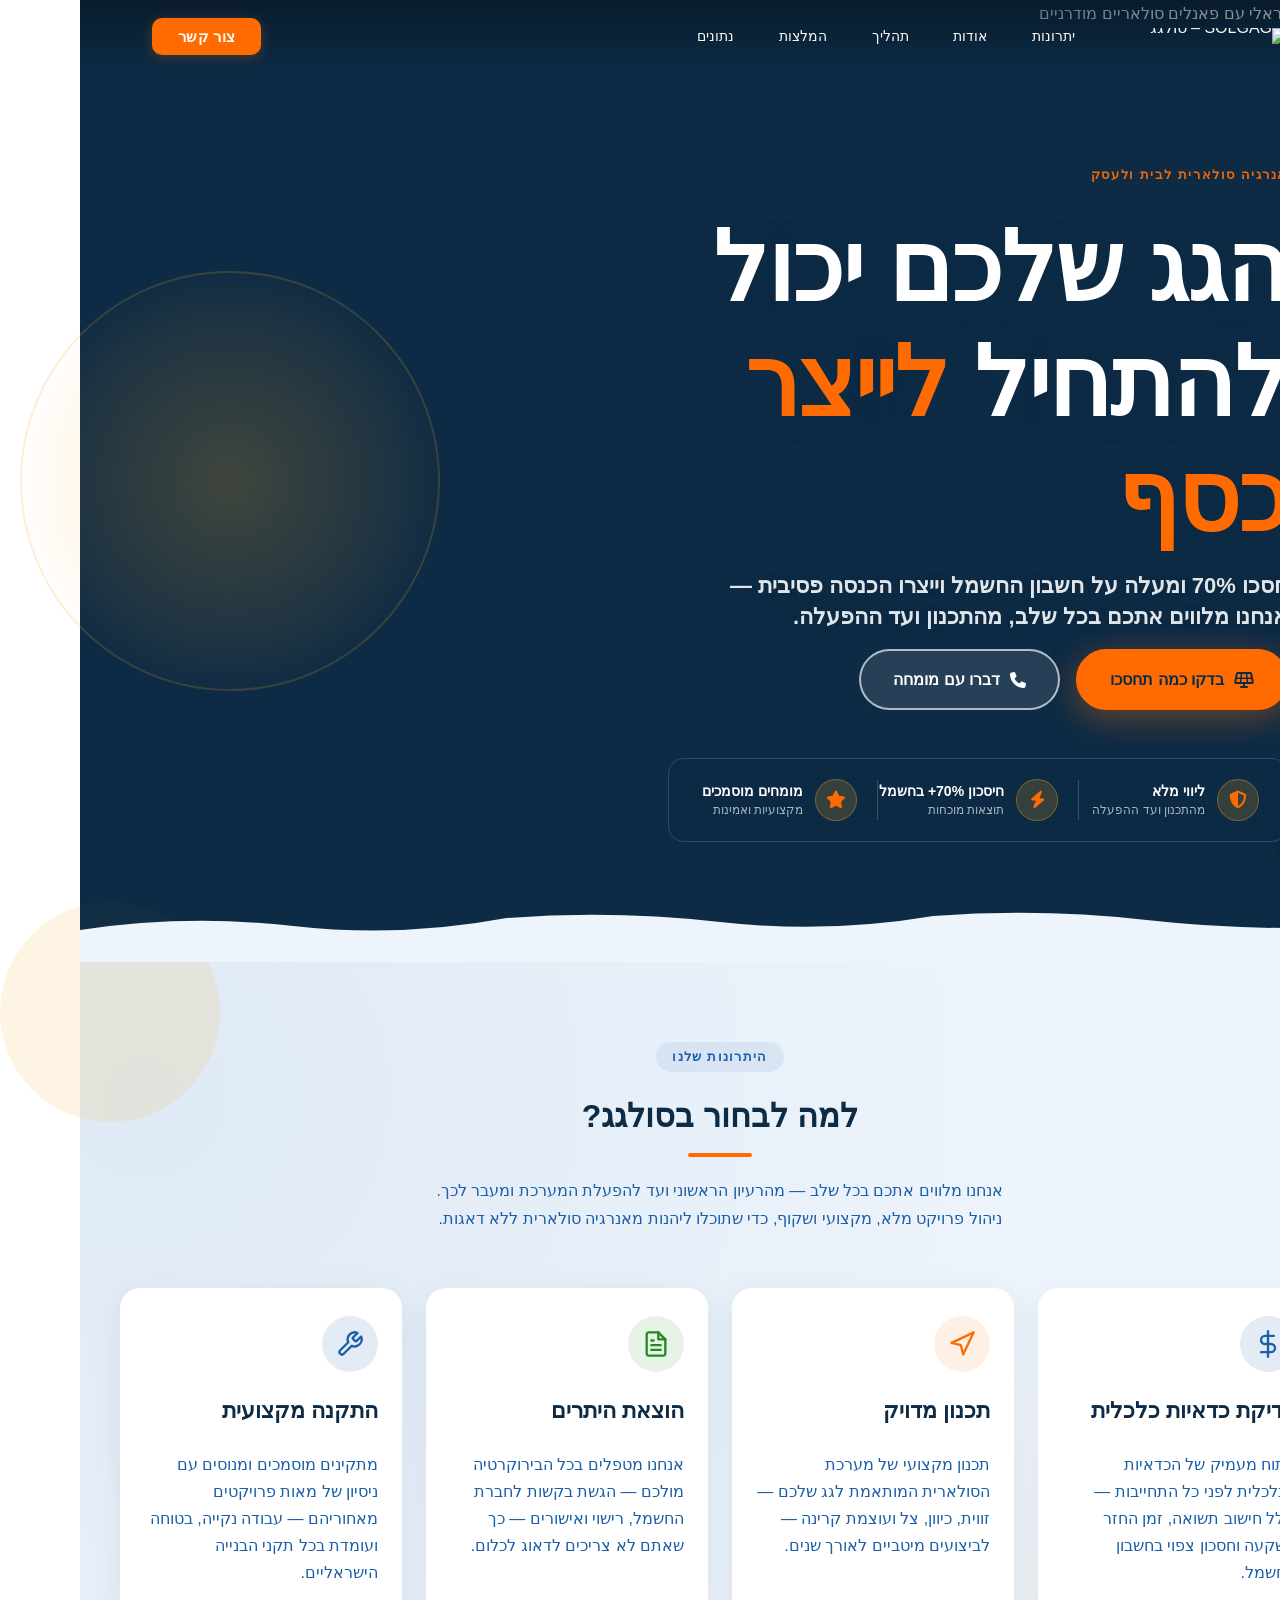
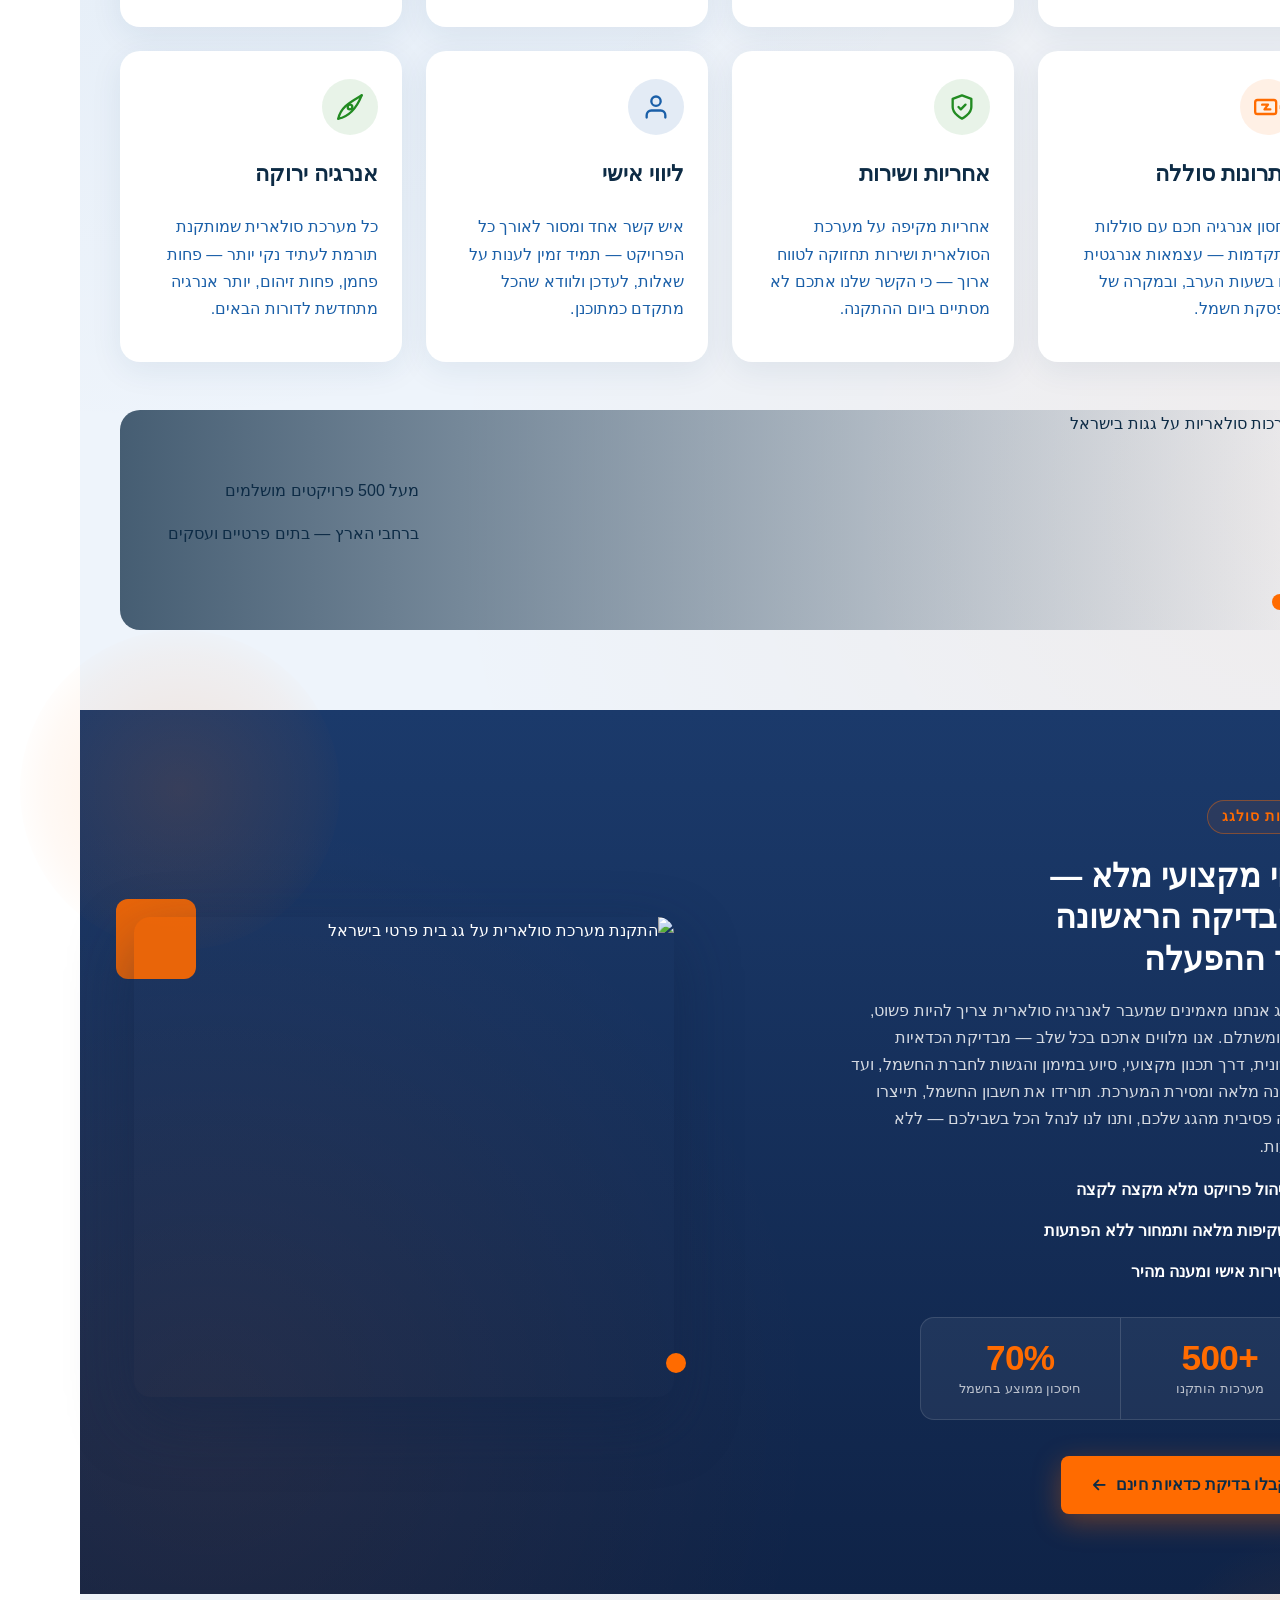
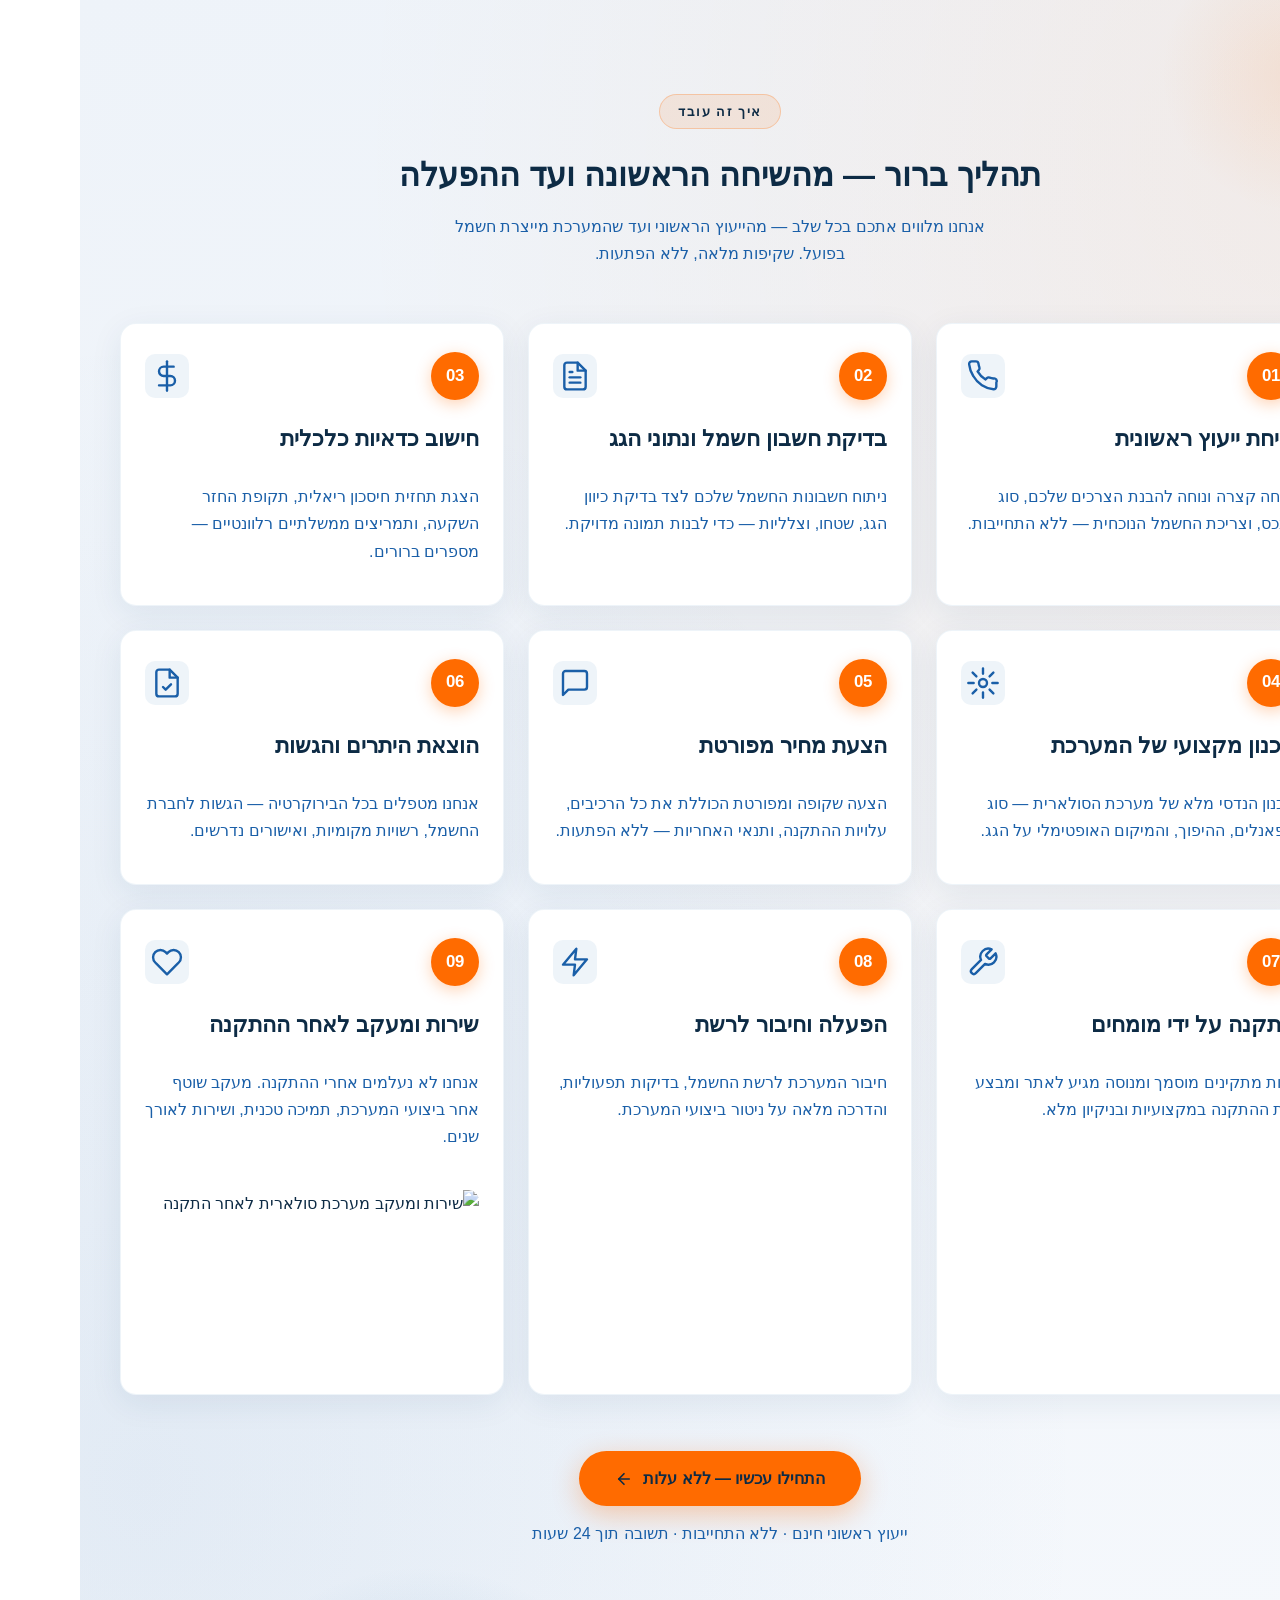
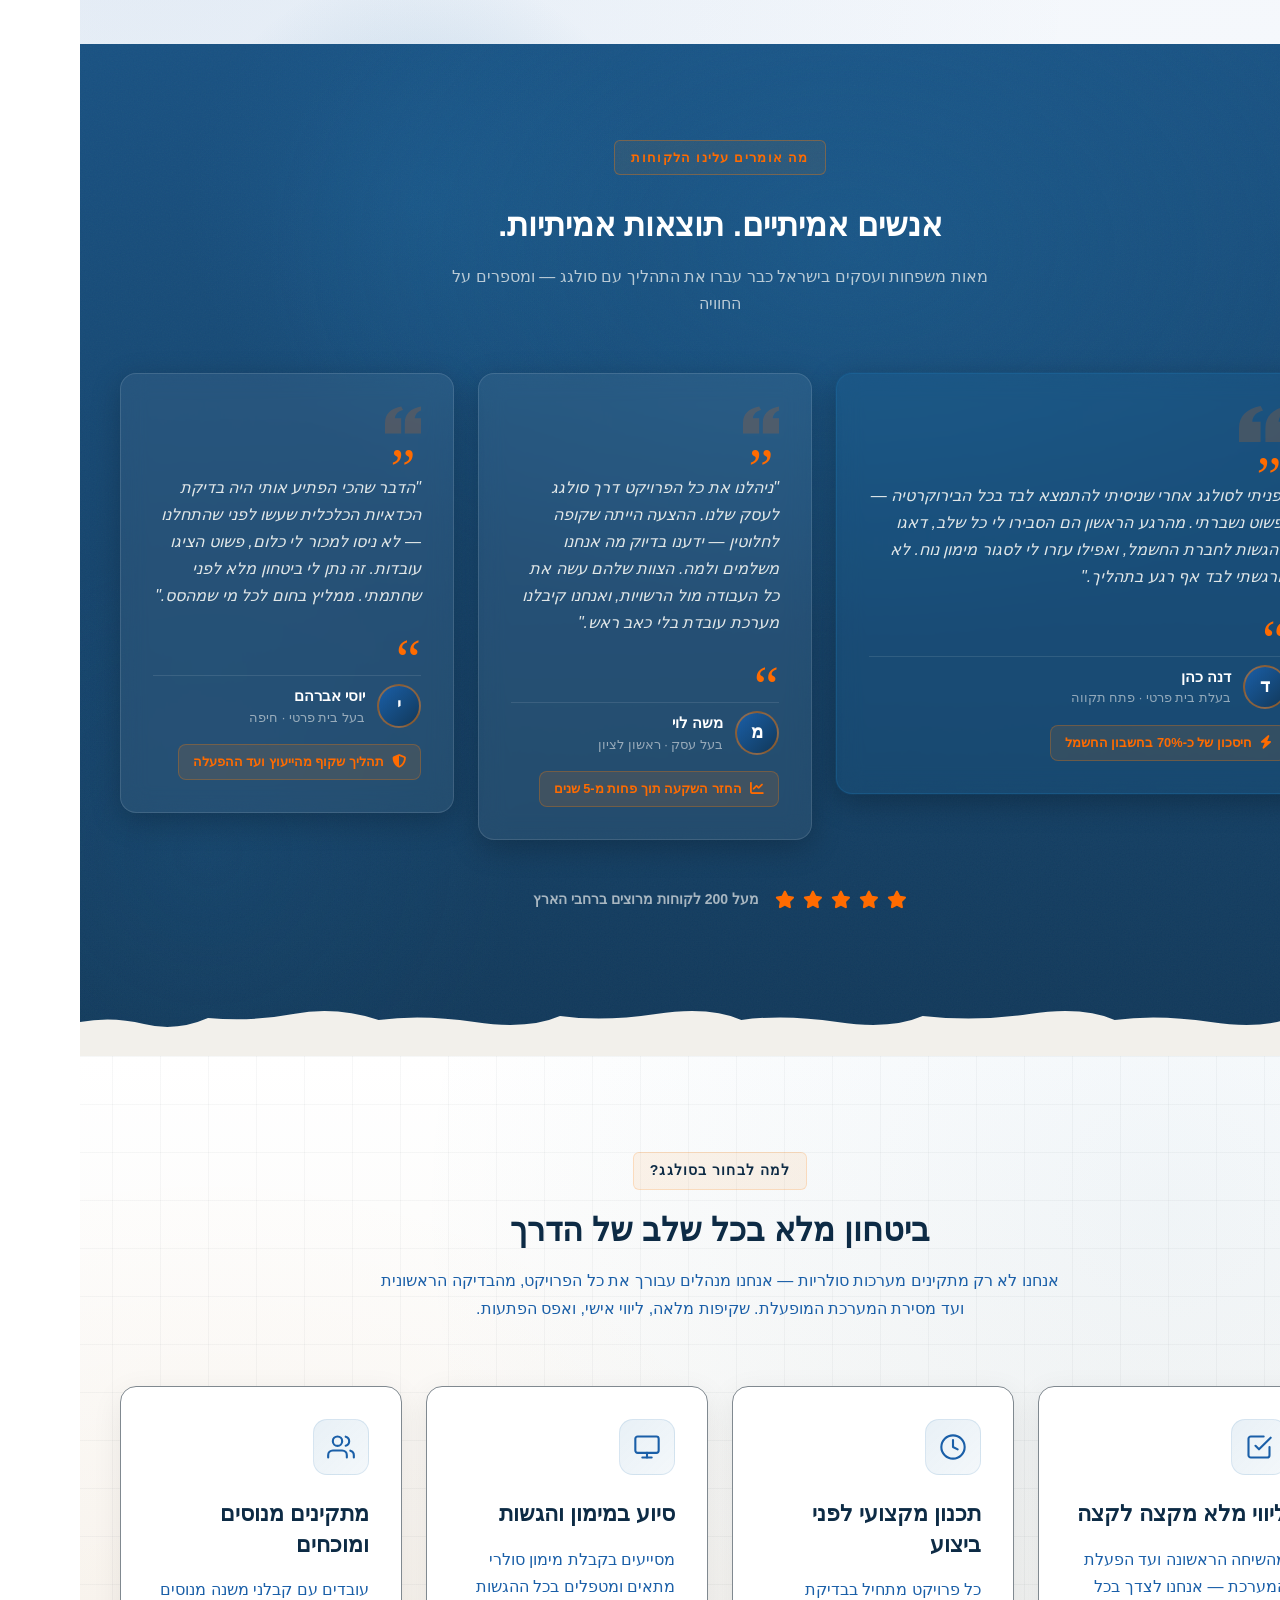
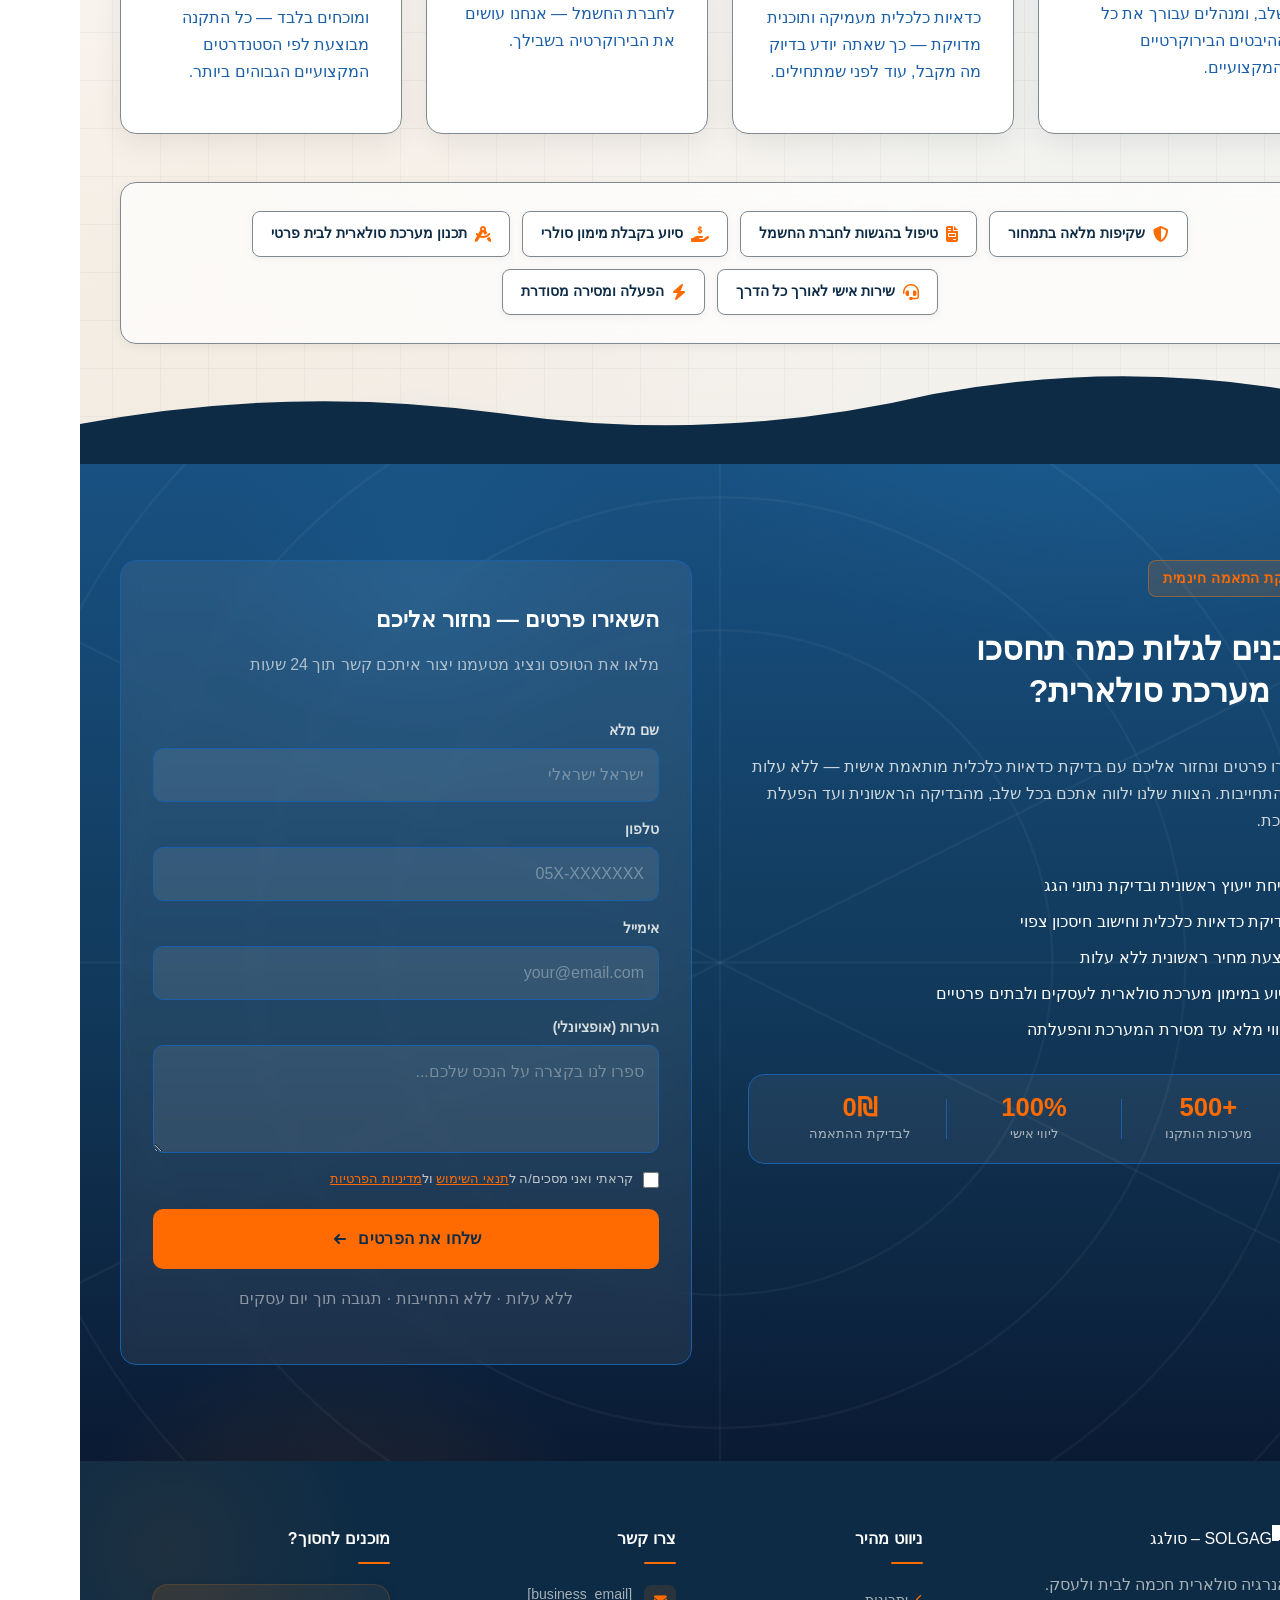
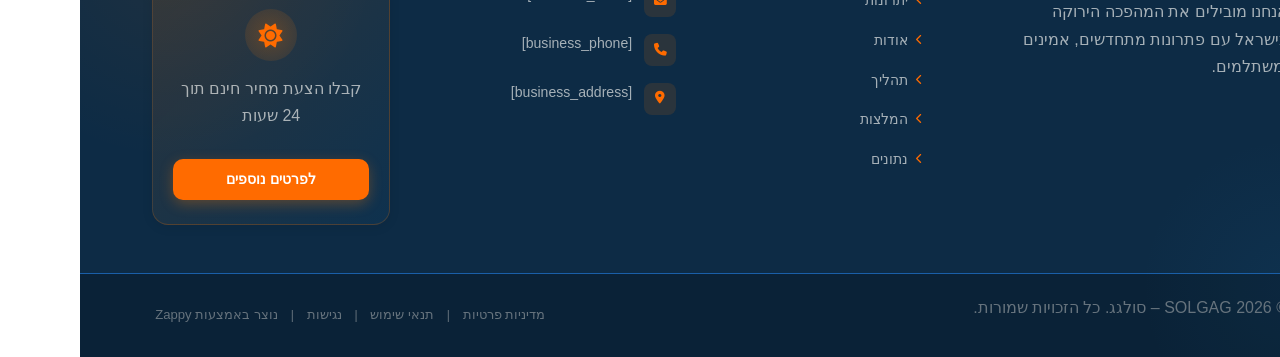
==== commit 66597c06: "Background sync: Progressive GitHub Sync" ====
--- a/public/index.html
+++ b/public/index.html
@@ -1 +1 @@
-<!doctype html><html dir="rtl" lang="he"><head><meta charset="UTF-8"><meta content="width=device-width,initial-scale=1" name="viewport"><meta content="index, follow" name="robots"><title>בדיקת כדאיות כלכלית — SOLGAG – סולגג</title><meta content="SOLGG (סולגג) is an Israeli solar energy company specializing in the installation of solar systems for private homes and businesses. The company differentiates " name="description"><meta content="בדיקת כדאיות כלכלית, תכנון מערכת סולארית לבית פרטי, בדיקת כדאיות כלכלית פאנלים סולאריים, מימון מערכת סולארית לעסקים" name="keywords"><link href="/assets/favicon.ico" rel="icon" type="image/x-icon"><link href="/assets/favicon-16x16.png" rel="icon" type="image/png" sizes="16x16"><link href="/assets/favicon-32x32.png" rel="icon" type="image/png" sizes="32x32"><link href="/assets/favicon-48x48.png" rel="icon" type="image/png" sizes="48x48"><link href="/assets/favicon-192x192.png" rel="icon" type="image/png" sizes="192x192"><link href="/assets/favicon-512x512.png" rel="icon" type="image/png" sizes="512x512"><link href="/assets/apple-touch-icon.png" rel="apple-touch-icon"><script>!function(){"use strict";var t="8fbefe98-b01d-4607-a18d-50ab0d344325",e="https://api.zappy5.com/api/analytics/track",a=18e5,n=2592e6,o=!0,i=!0,r=!0;var s=function(){var e="zappy_visitor_"+t,a=null;try{if(a=localStorage.getItem(e)){var o=JSON.parse(a),i=Date.now();if(i-o.created<n)return o.lastSeen=i,localStorage.setItem(e,JSON.stringify(o)),o.id}}catch(t){console.warn("Zappy Analytics: LocalStorage not available")}var r="zv_"+Date.now()+"_"+Math.random().toString(36).substr(2,9);try{localStorage.setItem(e,JSON.stringify({id:r,created:Date.now(),lastSeen:Date.now()}))}catch(t){}return r}(),c=function(){var e="zappy_session_"+t,n=null;try{if(n=sessionStorage.getItem(e)){var o=JSON.parse(n),i=Date.now();if(i-o.timestamp<a)return o.timestamp=i,sessionStorage.setItem(e,JSON.stringify(o)),o.id}}catch(t){console.warn("Zappy Analytics: SessionStorage not available")}var r="zs_"+Date.now()+"_"+Math.random().toString(36).substr(2,9);try{sessionStorage.setItem(e,JSON.stringify({id:r,timestamp:Date.now()}))}catch(t){}return r}();function l(a,n){n=n||{};var o={website_id:t,event_type:a,page_path:window.location.pathname,referrer:document.referrer||"direct",visitor_id:s,session_id:c,metadata:n};if(navigator.sendBeacon){var i=new Blob([JSON.stringify(o)],{type:"application/json"});navigator.sendBeacon(e,i)}else fetch(e,{method:"POST",headers:{"Content-Type":"application/json"},body:JSON.stringify(o),keepalive:!0}).catch(function(t){console.warn("Zappy Analytics: Failed to track event",t)})}o&&l("pageview",{title:document.title,url:window.location.href}),i&&document.addEventListener("click",function(t){var e=t.target;if("BUTTON"===e.tagName||e.closest("button")){var a="BUTTON"===e.tagName?e:e.closest("button");l("click",{element:"button",text:a.textContent.trim().substring(0,100),id:a.id||null,class:a.className||null})}else if("A"===e.tagName||e.closest("a")){var n="A"===e.tagName?e:e.closest("a");l("navigation",{element:"link",text:n.textContent.trim().substring(0,100),href:n.href,external:n.hostname!==window.location.hostname})}},!0),r&&document.addEventListener("submit",function(t){var e=t.target;l("form_submit",{form_id:e.id||null,form_name:e.name||null,form_action:e.action||null,form_method:e.method||"GET"})},!0);var d=Date.now();window.addEventListener("beforeunload",function(){l("page_unload",{time_on_page:Math.floor((Date.now()-d)/1e3),page_path:window.location.pathname})}),window.zappyAnalytics={track:l,getVisitorId:function(){return s},getSessionId:function(){return c}}}()</script><meta content="בדיקת כדאיות כלכלית — SOLGAG – סולגג" property="og:title"><meta content="SOLGG (סולגג) is an Israeli solar energy company specializing in the installation of solar systems for private homes and businesses. The company differentiates " property="og:description"><meta content="summary_large_image" name="twitter:card"><meta content="בדיקת כדאיות כלכלית — SOLGAG – סולגג" name="twitter:title"><meta content="SOLGG (סולגג) is an Israeli solar energy company specializing in the installation of solar systems for private homes and businesses. The company differentiates " name="twitter:description"><meta content="website" property="og:type"><meta content="he_IL" property="og:locale"><link href="https://cdnjs.cloudflare.com/ajax/libs/font-awesome/6.4.0/css/all.min.css" rel="stylesheet"><style>.skip-link{position:absolute;transform:translateY(-200%);left:0;top:0;padding:12px 18px;background:var(--bg-dark,#1a1a1a);color:var(--text-light,#fff);font-weight:600;border-radius:0 0 8px 0;z-index:10000}.skip-link:focus{transform:none;outline:2px solid var(--ring,#fff);outline-offset:2px}:focus-visible{outline:2px solid var(--ring,currentColor);outline-offset:3px}</style><link href="/assets/favicon.ico" rel="icon" type="image/x-icon"><link href="/assets/favicon-16x16.png" rel="icon" type="image/png" sizes="16x16"><link href="/assets/favicon-32x32.png" rel="icon" type="image/png" sizes="32x32"><link href="/assets/favicon-48x48.png" rel="icon" type="image/png" sizes="48x48"><link href="/assets/favicon-192x192.png" rel="icon" type="image/png" sizes="192x192"><link href="/assets/favicon-512x512.png" rel="icon" type="image/png" sizes="512x512"><link href="/assets/apple-touch-icon.png" rel="apple-touch-icon"><link href="https://cdn.jsdelivr.net/npm/vanilla-cookieconsent@3/dist/cookieconsent.css" rel="stylesheet"><script src="https://cdn.jsdelivr.net/npm/vanilla-cookieconsent@3/dist/cookieconsent.umd.js"></script><script src="https://cdn.jsdelivr.net/gh/mickidum/acc_toolbar/acctoolbar/acctoolbar.min.js"></script><style data-zappy-section-v2-css="true">.index-hero-section{position:relative;width:100%;min-height:100vh;overflow:visible;background-color:var(--bg-dark);color:var(--text-light);display:flex;align-items:center;padding-bottom:80px}.index-hero-section .index-hero-bg{position:absolute;inset:0;z-index:0;overflow:hidden}.index-hero-section .index-hero-bg img{width:100%;height:100%;object-fit:cover;object-position:center center;display:block}.index-hero-section .index-hero-scrim{position:absolute;inset:0;z-index:1;pointer-events:none;background-image:linear-gradient(105deg,rgba(13,43,69,.88) 0,rgba(13,43,69,.72) 40%,rgba(13,43,69,.3) 70%,rgba(13,43,69,.1) 100%)}.index-hero-section .index-hero-sun-motif{position:absolute;inset-inline-end:-60px;top:50%;transform:translateY(-50%);width:420px;height:420px;border-radius:50%;background:radial-gradient(circle,rgba(245,166,35,.22) 0,rgba(245,166,35,.08) 55%,transparent 75%);z-index:2;pointer-events:none;border:2px solid rgba(245,166,35,.18)}.index-hero-section .index-hero-container{position:relative;z-index:10;width:100%;max-width:1200px;margin:0 auto;padding:160px 32px 40px}.index-hero-section .index-hero-content{max-width:680px;margin-inline-start:0;text-align:right}.index-hero-section .index-hero-eyebrow{display:inline-block;font-family:'Noto Sans Hebrew',Assistant,sans-serif;font-size:.8rem;font-weight:700;letter-spacing:.12em;text-transform:uppercase;color:var(--accent);margin-bottom:16px;opacity:.95}.index-hero-section .index-hero-headline{font-family:'Noto Sans Hebrew','Simpler Pro',sans-serif;font-size:3rem;font-weight:800;line-height:1.15;letter-spacing:-.01em;color:var(--text-light);margin:0 0 20px;text-shadow:0 2px 24px rgba(13,43,69,.55)}.index-hero-section .index-hero-accent{color:var(--accent);-webkit-text-fill-color:var(--accent);position:relative}.index-hero-section .index-hero-subtitle{font-family:'Noto Sans Hebrew',Assistant,sans-serif;font-size:1.125rem;font-weight:400;line-height:1.7;color:rgba(255,255,255,.88);margin:0 0 36px;text-shadow:0 1px 8px rgba(13,43,69,.45);max-width:580px}.index-hero-section .index-hero-ctas{display:flex;flex-direction:row;align-items:center;gap:16px;flex-wrap:wrap;margin-bottom:48px}.index-hero-section .index-hero-btn-primary{display:inline-flex;align-items:center;gap:10px;background:var(--accent);color:#fff;font-family:'Noto Sans Hebrew',Assistant,sans-serif;font-size:1rem;font-weight:700;padding:15px 32px;border-radius:100px;text-decoration:none;border:2px solid var(--accent);transition:all .3s cubic-bezier(.4, 0, .2, 1);box-shadow:0 8px 32px rgba(255,107,0,.38);white-space:nowrap}.index-hero-section .index-hero-btn-primary:hover{background:#e05e00;border-color:#e05e00;transform:translateY(-3px);box-shadow:0 16px 48px rgba(255,107,0,.5)}.index-hero-section .index-hero-btn-ghost{display:inline-flex;align-items:center;gap:10px;background:rgba(255,255,255,.1);backdrop-filter:blur(8px);-webkit-backdrop-filter:blur(8px);color:#fff;font-family:'Noto Sans Hebrew',Assistant,sans-serif;font-size:1rem;font-weight:600;padding:15px 32px;border-radius:100px;text-decoration:none;border:2px solid rgba(255,255,255,.65);transition:all .3s cubic-bezier(.4, 0, .2, 1);white-space:nowrap}.index-hero-section .index-hero-btn-ghost:hover{background:rgba(255,255,255,.2);border-color:#fff;transform:translateY(-3px);box-shadow:0 8px 32px rgba(255,255,255,.18)}.index-hero-section .index-hero-trust{display:flex;flex-direction:row;align-items:center;gap:0;background:rgba(13,43,69,.6);backdrop-filter:blur(12px);-webkit-backdrop-filter:blur(12px);border:1px solid rgba(255,255,255,.15);border-radius:16px;padding:20px 28px;max-width:620px}.index-hero-section .index-hero-trust-item{display:flex;flex-direction:row;align-items:center;gap:12px;flex:1;min-width:0}.index-hero-section .index-hero-trust-divider{width:1px;height:40px;background:rgba(255,255,255,.2);margin:0 20px;flex-shrink:0}.index-hero-section .index-hero-trust-icon{display:flex;align-items:center;justify-content:center;width:42px;height:42px;border-radius:50%;background:rgba(245,166,35,.18);color:var(--accent);font-size:1.1rem;flex-shrink:0;border:1px solid rgba(245,166,35,.35)}.index-hero-section .index-hero-trust-text{display:flex;flex-direction:column;gap:2px;min-width:0}.index-hero-section .index-hero-trust-text strong{font-family:'Noto Sans Hebrew',Assistant,sans-serif;font-size:.875rem;font-weight:700;color:var(--text-light);line-height:1.3;white-space:nowrap}.index-hero-section .index-hero-trust-text span{font-family:'Noto Sans Hebrew',Assistant,sans-serif;font-size:.75rem;font-weight:400;color:rgba(255,255,255,.65);line-height:1.4;white-space:nowrap}.index-hero-section .index-hero-divider-wrapper{position:absolute;bottom:0;left:0;width:100%;height:80px;pointer-events:none;z-index:5}.index-hero-section .index-hero-divider-wrapper svg{display:block;width:100%;height:100%}@media (max-width:1024px){.index-hero-section .index-hero-sun-motif{width:300px;height:300px;inset-inline-end:-40px}.index-hero-section .index-hero-trust{flex-wrap:wrap;gap:16px;padding:16px 20px}.index-hero-section .index-hero-trust-divider{display:none}.index-hero-section .index-hero-trust-item{flex:0 0 calc(33% - 12px)}}@media (max-width:768px){.index-hero-section{min-height:100svh;padding-bottom:80px}.index-hero-section .index-hero-container{padding:110px 16px 32px}.index-hero-section .index-hero-content{max-width:100%}.index-hero-section .index-hero-headline{font-size:2.1rem;line-height:1.2;margin-bottom:14px}.index-hero-section .index-hero-subtitle{font-size:1rem;margin-bottom:28px}.index-hero-section .index-hero-br{display:none}.index-hero-section .index-hero-ctas{flex-direction:column;align-items:stretch;gap:12px;margin-bottom:32px}.index-hero-section .index-hero-btn-ghost,.index-hero-section .index-hero-btn-primary{justify-content:center;padding:14px 24px;font-size:.95rem}.index-hero-section .index-hero-trust{flex-direction:column;align-items:flex-start;gap:16px;padding:16px;max-width:100%}.index-hero-section .index-hero-trust-divider{display:none}.index-hero-section .index-hero-trust-item{flex:0 0 auto;width:100%}.index-hero-section .index-hero-trust-text strong{white-space:normal}.index-hero-section .index-hero-trust-text span{white-space:normal}.index-hero-section .index-hero-sun-motif{display:none}.index-hero-section .index-hero-scrim{background-image:linear-gradient(160deg,rgba(13,43,69,.92) 0,rgba(13,43,69,.78) 50%,rgba(13,43,69,.45) 100%)}}.hero .hero-title,.hero h1,.hero-section h1,.hero-title,[class*=hero-] h1,[class~=hero] h1{font-size:min(var(--display-xl, 6rem), 6rem)!important;line-height:var(--leading-display, 1.05)}@media (max-width:768px){.hero .hero-title,.hero h1,.hero-section h1,.hero-title,[class*=hero-] h1,[class~=hero] h1{font-size:clamp(2rem, 9vw, 3rem)!important}}</style><style data-zappy-section-v2-css="true">.index-features-section{background-color:#eef4fb;background-image:radial-gradient(ellipse at 5% 10%,rgba(26,95,168,.07) 0,transparent 55%),radial-gradient(ellipse at 95% 85%,rgba(255,107,0,.06) 0,transparent 50%);color:var(--text-dark);padding:80px 24px 80px;position:relative;overflow:visible;direction:rtl;font-family:'Noto Sans Hebrew',Assistant,sans-serif}.index-features-section .index-features-sun-accent{position:absolute;inset-inline-end:-80px;top:-60px;width:220px;height:220px;border-radius:50%;background:rgba(245,166,35,.12);pointer-events:none;z-index:0;aria-hidden:true}.index-features-section .index-features-container{max-width:1200px;margin:0 auto;position:relative;z-index:1}.index-features-section .index-features-header{text-align:center;margin-bottom:56px}.index-features-section .index-features-eyebrow{display:inline-block;font-size:.8rem;font-weight:700;letter-spacing:.1em;text-transform:uppercase;color:var(--primary);background:rgba(26,95,168,.08);border-radius:100px;padding:4px 16px;margin-bottom:16px}.index-features-section .index-features-title{font-family:'Noto Sans Hebrew','Simpler Pro',sans-serif;font-size:2rem;font-weight:700;line-height:1.2;color:var(--secondary);margin:0 0 12px}.index-features-section .index-features-title-underline{width:64px;height:4px;background:var(--accent);border-radius:2px;margin:0 auto 20px}.index-features-section .index-features-subtitle{font-size:1rem;line-height:1.7;color:var(--text-muted);max-width:600px;margin:0 auto;text-align:center}.index-features-section .index-features-grid{display:grid;grid-template-columns:repeat(4,1fr);gap:24px;direction:rtl;margin-bottom:48px}.index-features-section .index-feature-card{background:var(--bg-light);border-radius:20px;box-shadow:0 8px 32px rgba(27,58,107,.08);padding:28px 24px 24px;display:flex;flex-direction:column;align-items:flex-start;gap:16px;transition:transform .25s ease,box-shadow .25s ease;cursor:default;min-width:0}.index-features-section .index-feature-card:hover{transform:translateY(-6px);box-shadow:0 16px 48px rgba(27,58,107,.14)}.index-features-section .index-feature-icon-wrap{width:56px;height:56px;border-radius:50%;display:flex;align-items:center;justify-content:center;flex-shrink:0}.index-features-section .index-feature-icon-blue{background:rgba(26,95,168,.12);color:var(--primary)}.index-features-section .index-feature-icon-orange{background:rgba(255,107,0,.1);color:var(--accent)}.index-features-section .index-feature-icon-green{background:rgba(34,139,34,.1);color:#228b22}.index-features-section .index-feature-content{display:flex;flex-direction:column;gap:8px}.index-features-section .index-feature-title{font-family:'Noto Sans Hebrew','Simpler Pro',sans-serif;font-size:1.1rem;font-weight:700;line-height:1.3;color:var(--secondary);margin:0;text-align:right}.index-features-section .index-feature-desc{font-size:.9rem;line-height:1.7;color:var(--text-muted);margin:0;text-align:right}.index-features-section .index-features-banner{margin-top:16px}.index-features-section .index-features-banner-image-wrap{position:relative;border-radius:20px;overflow:hidden;height:220px}.index-features-section .index-features-banner-img{width:100%;height:100%;object-fit:cover;display:block;z-index:1;position:relative}.index-features-section .index-features-banner-overlay{position:absolute;inset:0;background:linear-gradient(90deg,rgba(13,43,69,.75) 0,rgba(13,43,69,.3) 60%,transparent 100%);z-index:2;pointer-events:none}.index-features-section .index-features-banner-text{position:absolute;inset-inline-end:48px;top:50%;transform:translateY(-50%);z-index:3;text-align:right}.index-features-section .index-features-banner-label{font-family:'Noto Sans Hebrew','Simpler Pro',sans-serif;font-size:1.5rem;font-weight:700;color:var(--text-light);margin:0 0 6px;line-height:1.2}.index-features-section .index-features-banner-sub{font-size:1rem;color:rgba(255,255,255,.82);margin:0;line-height:1.5}.index-features-section .index-features-dot-accent{position:absolute;bottom:20px;inset-inline-start:32px;width:16px;height:16px;border-radius:50%;background:var(--accent);z-index:4;pointer-events:none}@media (max-width:1024px){.index-features-section .index-features-grid{grid-template-columns:repeat(2,1fr)}}@media (max-width:768px){.index-features-section{padding:60px 16px 60px}.index-features-section .index-features-grid{grid-template-columns:1fr!important;gap:16px}.index-features-section .index-features-header{margin-bottom:36px}.index-features-section .index-features-title{font-size:1.6rem}.index-features-section .index-feature-card{padding:20px 16px;gap:12px}.index-features-section .index-features-banner-image-wrap{height:160px;border-radius:14px}.index-features-section .index-features-banner-text{inset-inline-end:20px}.index-features-section .index-features-banner-label{font-size:1.1rem}.index-features-section .index-features-banner-sub{font-size:.875rem}.index-features-section .index-features-sun-accent{width:120px;height:120px;inset-inline-end:-30px;top:-20px}}</style><style data-zappy-section-v2-css="true">.index-about-section{position:relative;background-color:#0d2b45;background-image:radial-gradient(circle at 10% 80%,rgba(255,107,0,.08) 0,transparent 45%),linear-gradient(180deg,#1b3a6b 0,#0f2347 100%);color:var(--text-light);padding:90px 20px 80px;overflow:visible;direction:rtl}.index-about-section .about-sun-deco{position:absolute;top:-80px;inset-inline-end:-60px;width:320px;height:320px;border-radius:50%;background:radial-gradient(circle,rgba(255,107,0,.13) 0,rgba(255,107,0,.04) 60%,transparent 75%);pointer-events:none;z-index:0;aria-hidden:true}.index-about-section .about-container{max-width:1200px;margin:0 auto;display:grid;grid-template-columns:1fr 1fr;gap:64px;align-items:center;position:relative;z-index:1;direction:rtl}.index-about-section .about-content{display:flex;flex-direction:column;align-items:flex-start;gap:0}.index-about-section .about-eyebrow{display:inline-block;font-family:'Noto Sans Hebrew',Assistant,sans-serif;font-size:.875rem;font-weight:700;letter-spacing:.08em;color:var(--accent);text-transform:uppercase;margin-bottom:14px;padding:4px 14px;border:1.5px solid rgba(255,107,0,.4);border-radius:20px;background:rgba(255,107,0,.08)}.index-about-section .about-headline{font-family:'Noto Sans Hebrew','Simpler Pro',sans-serif;font-size:2rem;font-weight:700;line-height:1.3;color:var(--text-light);margin:0 0 20px 0;text-align:right}.index-about-section .about-body{font-family:'Noto Sans Hebrew',Assistant,sans-serif;font-size:1rem;line-height:1.7;color:rgba(255,255,255,.82);margin:0 0 28px 0;text-align:right;max-width:480px}.index-about-section .about-checklist{list-style:none;padding:0;margin:0 0 32px 0;display:flex;flex-direction:column;gap:14px;width:100%}.index-about-section .about-checklist li{display:flex;flex-direction:row;align-items:center;gap:12px;font-family:'Noto Sans Hebrew',Assistant,sans-serif;font-size:1rem;font-weight:600;color:var(--text-light);text-align:right}.index-about-section .about-checklist .check-icon{flex-shrink:0;color:var(--accent);font-size:1.25rem;line-height:1;display:flex;align-items:center;justify-content:center}.index-about-section .about-stats{display:flex;flex-direction:row;align-items:stretch;gap:0;margin-bottom:36px;background:rgba(255,255,255,.06);border:1px solid rgba(255,255,255,.12);border-radius:14px;overflow:hidden;width:100%;max-width:400px}.index-about-section .stat-box{flex:1;display:flex;flex-direction:column;align-items:center;justify-content:center;padding:22px 16px;gap:4px;text-align:center}.index-about-section .stat-divider{width:1px;background:rgba(255,255,255,.15);flex-shrink:0}.index-about-section .stat-number{font-family:'Noto Sans Hebrew','Simpler Pro',sans-serif;font-size:2.2rem;font-weight:800;color:var(--accent);line-height:1;letter-spacing:-.02em}.index-about-section .stat-label{font-family:'Noto Sans Hebrew',Assistant,sans-serif;font-size:.8rem;color:rgba(255,255,255,.7);font-weight:500;text-align:center;line-height:1.4}.index-about-section .about-cta-btn{display:inline-flex;align-items:center;gap:10px;background:var(--accent);color:#fff;font-family:'Noto Sans Hebrew',Assistant,sans-serif;font-size:1rem;font-weight:700;padding:15px 32px;border-radius:8px;text-decoration:none;transition:background .3s ease,transform .25s ease,box-shadow .3s ease;box-shadow:0 8px 28px rgba(255,107,0,.35);letter-spacing:.01em;white-space:nowrap}.index-about-section .about-cta-btn:hover{background:#e05a00;transform:translateY(-3px);box-shadow:0 14px 36px rgba(255,107,0,.45)}.index-about-section .about-cta-btn i{font-size:.9rem;transition:transform .25s ease}.index-about-section .about-cta-btn:hover i{transform:translateX(-4px)}.index-about-section .about-image-col{display:flex;align-items:center;justify-content:center;position:relative}.index-about-section .about-image-wrapper{position:relative;width:100%;max-width:540px}.index-about-section .about-corner-accent{position:absolute;top:-18px;inset-inline-end:-18px;width:80px;height:80px;border-radius:12px;background:var(--accent);z-index:0;pointer-events:none;opacity:.9}.index-about-section .about-dot-accent{position:absolute;bottom:24px;inset-inline-start:-12px;width:20px;height:20px;border-radius:50%;background:var(--accent);z-index:3;pointer-events:none}.index-about-section .about-photo{display:block;width:100%;height:480px;object-fit:cover;border-radius:16px;box-shadow:0 24px 64px rgba(15,35,71,.45);position:relative;z-index:1}@media (max-width:900px){.index-about-section .about-container{grid-template-columns:1fr;gap:40px}.index-about-section .about-content{order:1}.index-about-section .about-image-col{order:2}.index-about-section .about-headline{font-size:1.65rem}}@media (max-width:768px){.index-about-section{padding:60px 16px 60px}.index-about-section .about-container{grid-template-columns:1fr!important;gap:32px;padding:0}.index-about-section .about-body{max-width:100%}.index-about-section .about-headline{font-size:1.5rem;line-height:1.35}.index-about-section .about-photo{height:280px}.index-about-section .about-stats{max-width:100%}.index-about-section .stat-number{font-size:1.8rem}.index-about-section .about-corner-accent{width:52px;height:52px;top:-10px;inset-inline-end:-10px}.index-about-section .about-dot-accent{width:14px;height:14px;bottom:14px;inset-inline-start:-6px}.index-about-section .about-cta-btn{width:100%;justify-content:center;padding:15px 20px}.index-about-section .about-sun-deco{width:180px;height:180px;top:-40px;inset-inline-end:-30px}}</style><link href="/styles.css" rel="stylesheet"><style id="zappy-dropdown-submenu-styles">#navMenu li:has(.sub-menu),.nav-menu li:has(.sub-menu),.navbar li:has(.sub-menu),nav li:has(.sub-menu){position:relative}#navMenu .sub-menu,.nav-menu .sub-menu,.navbar .sub-menu,nav .sub-menu{display:block!important;position:absolute!important;top:100%;left:0;min-width:220px;background:#fff;border-radius:8px;box-shadow:0 8px 25px rgba(0,0,0,.15);padding:8px 0;opacity:0;visibility:hidden;transform:translateY(10px);transition:all .3s ease;z-index:1000;list-style:none;pointer-events:none}#navMenu li:hover>.sub-menu,.nav-menu li:hover>.sub-menu,.navbar li:hover>.sub-menu,nav li:hover>.sub-menu{opacity:1!important;visibility:visible!important;transform:translateY(0)!important;pointer-events:auto!important}.sub-menu li{list-style:none;margin:0;padding:0}.sub-menu a{display:block!important;padding:10px 16px!important;color:var(--text-dark,#333)!important;font-weight:500;text-decoration:none;white-space:nowrap;transition:background-color .2s}.sub-menu .zappy-nav-child>a{padding-left:28px!important;font-size:.9em!important;opacity:.85!important}[dir=rtl] .sub-menu .zappy-nav-child>a,html[lang=ar] .sub-menu .zappy-nav-child>a,html[lang=he] .sub-menu .zappy-nav-child>a{padding-left:10px!important;padding-right:28px!important}.sub-menu .zappy-nav-parent>a{font-weight:600!important}.sub-menu a:hover{background-color:#f5f5f5}[dir=rtl] .nav-menu .sub-menu,[dir=rtl] .navbar .sub-menu,[dir=rtl] nav .sub-menu,html[lang=ar] .nav-menu .sub-menu,html[lang=ar] .navbar .sub-menu,html[lang=ar] nav .sub-menu,html[lang=he] .nav-menu .sub-menu,html[lang=he] .navbar .sub-menu,html[lang=he] nav .sub-menu{left:auto!important;right:0!important}.sub-menu:empty,.sub-menu:not(:has(li)):not(:has(> a)),.sub-menu:not(:has(li:not(.zappy-hidden-menu-item))):not(:has(> a)){display:none!important;opacity:0!important;visibility:hidden!important;pointer-events:none!important}li:has(.menu-group-title):hover>.sub-menu{opacity:1!important;visibility:visible!important;transform:translateY(0)!important;pointer-events:auto!important}#navMenu>li>.menu-group-title,.nav-menu>li>.menu-group-title{display:inline-block;padding:.5rem 1rem;cursor:default;user-select:none}@media (max-width:768px){#navMenu .sub-menu,.nav-menu .sub-menu,.navbar .sub-menu,nav .sub-menu{position:static!important;transform:none!important;box-shadow:none!important;background:0 0!important;max-height:0;overflow:hidden;opacity:0;visibility:hidden;transition:max-height .3s ease,opacity .3s ease;padding:0!important;border-radius:0!important}#navMenu .sub-menu.mobile-expanded,.nav-menu .sub-menu.mobile-expanded,.navbar .sub-menu.mobile-expanded{max-height:none!important;overflow-y:visible!important;opacity:1!important;visibility:visible!important;padding:8px 0 8px 16px!important}[dir=rtl] .sub-menu.mobile-expanded,html[lang=he] .sub-menu.mobile-expanded{padding:8px 16px 8px 0!important}#navMenu li:hover>.sub-menu,.nav-menu li:hover>.sub-menu,.navbar li:hover>.sub-menu,nav li:hover>.sub-menu{opacity:0;visibility:hidden;pointer-events:none}#navMenu li>.sub-menu.mobile-expanded,.nav-menu li>.sub-menu.mobile-expanded,.navbar li>.sub-menu.mobile-expanded,nav li>.sub-menu.mobile-expanded{opacity:1!important;visibility:visible!important;pointer-events:auto!important}#navMenu li:has(.sub-menu),.nav-menu li:has(.sub-menu),.navbar li:has(.sub-menu),nav li:has(.sub-menu){display:flex!important;flex-wrap:wrap!important;align-items:center!important;position:relative!important;min-height:44px!important}#navMenu li:has(.sub-menu)>a,.nav-menu li:has(.sub-menu)>a,.navbar li:has(.sub-menu)>a,nav li:has(.sub-menu)>a{flex:1!important;min-width:0!important}#navMenu li:has(.sub-menu)>.menu-group-title,.nav-menu li:has(.sub-menu)>.menu-group-title,.navbar li:has(.sub-menu)>.menu-group-title,nav li:has(.sub-menu)>.menu-group-title{flex:1!important;min-width:0!important;padding:0!important;line-height:inherit!important}#navMenu li:has(.sub-menu)>.sub-menu,.nav-menu li:has(.sub-menu)>.sub-menu,.navbar li:has(.sub-menu)>.sub-menu,nav li:has(.sub-menu)>.sub-menu{flex-basis:100%!important;width:100%!important}#navMenu li:has(.sub-menu)>a [class*=arrow],#navMenu li:has(.sub-menu)>a [class*=chevron],.nav-menu li:has(.sub-menu)>a .fa-angle-down,.nav-menu li:has(.sub-menu)>a .fa-chevron-down,.nav-menu li:has(.sub-menu)>a [class*=arrow],.nav-menu li:has(.sub-menu)>a [class*=chevron],nav li:has(.sub-menu)>a [class*=arrow],nav li:has(.sub-menu)>a [class*=chevron]{display:none!important;visibility:hidden!important}.mobile-submenu-toggle{display:flex!important;align-items:center!important;justify-content:center!important;width:44px!important;height:auto!important;background:0 0!important;border:none!important;cursor:pointer!important;color:var(--text-light)!important;position:static!important;flex-shrink:0!important;align-self:stretch!important;z-index:2!important;padding:0!important;margin:0!important}.mobile-submenu-toggle::after{content:''!important;width:0!important;height:0!important;border-left:6px solid transparent!important;border-right:6px solid transparent!important;border-top:7px solid currentColor!important;transition:transform .3s ease!important}.mobile-submenu-toggle.expanded::after{transform:rotate(180deg)!important}.sub-menu a{padding:10px 0!important;display:block!important;color:var(--text-light)!important;white-space:normal!important}.sub-menu .zappy-nav-child>a{padding-left:28px!important;font-size:.9em!important;opacity:.85!important}[dir=rtl] .sub-menu .zappy-nav-child>a,html[lang=ar] .sub-menu .zappy-nav-child>a,html[lang=he] .sub-menu .zappy-nav-child>a{padding-left:0!important;padding-right:28px!important}.sub-menu .zappy-nav-parent>a{font-weight:600!important}#navMenu.active,.nav-menu.active{max-width:100vw!important;overflow-x:hidden!important;box-sizing:border-box!important}.navbar .sub-menu li a,.zappy-products-dropdown .sub-menu a,nav.navbar .sub-menu li a{color:var(--text-light)!important}}@media (min-width:769px){.mobile-submenu-toggle{display:none!important}}</style><style id="zappy-widget-visibility">html[dir=rtl] .whatsapp-float{right:20px!important;left:auto!important}html:not([dir]) .whatsapp-float,html[dir=ltr] .whatsapp-float{left:20px!important;right:auto!important}html[dir=rtl] #mic-access-tool-general-button,html[dir=rtl] #mic-init-access-tool #mic-access-tool-general-button,html[dir=rtl] #mic-init-access-tool .mic-access-tool-general-button,html[dir=rtl] ._access-icon,html[dir=rtl] .mic-access-tool-general-button{left:20px!important;right:auto!important}html:not([dir]) #mic-access-tool-general-button,html:not([dir]) #mic-init-access-tool #mic-access-tool-general-button,html:not([dir]) #mic-init-access-tool .mic-access-tool-general-button,html:not([dir]) ._access-icon,html:not([dir]) .mic-access-tool-general-button,html[dir=ltr] #mic-access-tool-general-button,html[dir=ltr] #mic-init-access-tool #mic-access-tool-general-button,html[dir=ltr] #mic-init-access-tool .mic-access-tool-general-button,html[dir=ltr] ._access-icon,html[dir=ltr] .mic-access-tool-general-button{right:20px!important;left:auto!important}@media (max-width:768px){.whatsapp-float{display:flex!important}}@media (min-width:769px){.whatsapp-float{display:flex!important}}@media (max-width:768px){#mic-access-tool-general-button,#mic-init-access-tool #mic-access-tool-general-button,#mic-init-access-tool .mic-access-tool-general-button,._access-icon,.mic-access-tool-general-button{display:flex!important;visibility:visible!important;opacity:1!important;pointer-events:auto!important}#mic-access-tool-box.opened-mic-access-tool,#mic-init-access-tool #mic-access-tool-box.opened-mic-access-tool,.mic-access-tool-box.opened-mic-access-tool{visibility:visible!important;opacity:1!important;pointer-events:auto!important}}@media (min-width:769px){#mic-access-tool-general-button,#mic-init-access-tool #mic-access-tool-general-button,#mic-init-access-tool .mic-access-tool-general-button,._access-icon,.mic-access-tool-general-button{display:flex!important;visibility:visible!important;opacity:1!important;pointer-events:auto!important}#mic-access-tool-box.opened-mic-access-tool,#mic-init-access-tool #mic-access-tool-box.opened-mic-access-tool,.mic-access-tool-box.opened-mic-access-tool{visibility:visible!important;opacity:1!important;pointer-events:auto!important}}</style></head><body><a href="#main" class="skip-link">דלג לתוכן הראשי</a><nav class="navbar" dir="rtl"><button class="mobile-toggle" aria-label="Menu" id="mobileToggle"><svg viewBox="0 0 24 24" height="24" width="24" fill="none" class="hamburger-icon"><path d="M3 12h18M3 6h18M3 18h18" stroke="currentColor" stroke-linecap="round" stroke-width="2"></path></svg> <svg viewBox="0 0 24 24" height="24" width="24" fill="none" class="close-icon" style="display:none"><path d="M18 6L6 18M6 6l12 12" stroke="currentColor" stroke-linecap="round" stroke-width="2"></path></svg></button> <button class="phone-header-btn" aria-label="Call" data-phone="[business_phone]"><svg viewBox="0 0 24 24" height="20" width="20" fill="currentColor"><path d="M22 16.92v3a2 2 0 0 1-2.18 2 19.79 19.79 0 0 1-8.63-3.07 19.5 19.5 0 0 1-6-6 19.79 19.79 0 0 1-3.07-8.67A2 2 0 0 1 4.11 2h3a2 2 0 0 1 2 1.72 12.84 12.84 0 0 0 .7 2.81 2 2 0 0 1-.45 2.11L8.09 9.91a16 16 0 0 0 6 6l1.27-1.27a2 2 0 0 1 2.11-.45 12.84 12.84 0 0 0 2.81.7A2 2 0 0 1 22 16.92z"></path></svg></button><div class="nav-container"><div class="nav-right-group"><div class="nav-brand"><a href="/" class="logo-link"><img alt="SOLGAG – סולגג" src="/assets/site-----image-1.webp" class="logo"></a></div><ul class="nav-menu" id="navMenu"><li><a href="#features">יתרונות</a></li><li><a href="#about">אודות</a></li><li><a href="#process">תהליך</a></li><li><a href="#testimonials">המלצות</a></li><li><a href="#stats">נתונים</a></li></ul></div><div class="nav-cta-container"><a href="#cta" class="nav-cta-btn">צור קשר</a></div></div></nav><script>window.addEventListener("load",function(){const e=document.querySelector(".navbar, nav, header");if(!e)return void console.log("[Navbar] Navbar element not found");let t=document.getElementById("mobileToggle")||document.querySelector(".mobile-toggle")||document.querySelector(".hamburger")||document.querySelector(".hamburger-menu")||document.querySelector(".menu-toggle")||document.querySelector(".burger-menu")||document.querySelector('[aria-label="Menu"]')||document.querySelector('[aria-label="תפריט"]');const n=document.querySelector(".phone-header-btn"),o=window.getComputedStyle(e);let r=o.backgroundColor;if(console.log("[Navbar] Initial navbar background:",r),"transparent"===r||"rgba(0, 0, 0, 0)"===r||r.startsWith("rgba")&&r.includes(", 0)")){const e=o.backgroundImage;if(e&&"none"!==e)console.log("[Navbar] Navbar has background image/gradient, using dark text"),r="rgb(240, 240, 240)";else{const e=window.getComputedStyle(document.body).backgroundColor;console.log("[Navbar] Navbar transparent, using body background:",e),r=e}}const a=r.match(/\d+/g);if(a&&a.length>=3){const e=(.299*parseInt(a[0])+.587*parseInt(a[1])+.114*parseInt(a[2]))/255;console.log("[Navbar] Mobile button colors preserved from Claude CSS (luminance:",e.toFixed(2)+")");const o=document.createElement("style");o.id="zappy-mobile-nav-fix";document.documentElement.lang;document.documentElement.dir,o.textContent='\n        /* Hide mobile buttons on desktop, show only on mobile */\n        @media (min-width: 769px) {\n          .mobile-toggle,\n          .phone-header-btn {\n            display: none !important;\n          }\n        }\n        \n        /* Show and position mobile buttons correctly on mobile */\n        @media (max-width: 768px) {\n          .navbar,\n          nav.navbar {\n            min-height: 70px !important;\n          }\n\n          .mobile-toggle,\n          .phone-header-btn {\n            position: absolute !important;\n            top: 0 !important;\n            bottom: 0 !important;\n            margin-top: auto !important;\n            margin-bottom: auto !important;\n            transform: none !important;\n            z-index: 1001 !important;\n            display: flex !important;\n            align-items: center !important;\n            justify-content: center !important;\n            width: 36px !important;\n            height: 36px !important;\n            border-radius: 50% !important;\n            border: none !important;\n            cursor: pointer !important;\n            padding: 6px !important;\n            background: none !important;\n            color: var(--nav-text, var(--text-light)) !important;\n            touch-action: manipulation !important;\n            -webkit-tap-highlight-color: transparent !important;\n          }\n\n          html[data-zappy-site-type="ecommerce"] .phone-header-btn,\n          body[data-zappy-site-type="ecommerce"] .phone-header-btn,\n          html[data-zappy-site-type="ecommerce"] header .phone-header-btn,\n          html[data-zappy-site-type="ecommerce"] nav .phone-header-btn {\n            display: none !important;\n            visibility: hidden !important;\n            width: 0 !important;\n            height: 0 !important;\n            min-width: 0 !important;\n            overflow: hidden !important;\n          }\n          \n          /* LTR positioning (default): hamburger LEFT, phone RIGHT */\n          html:not([dir="rtl"]):not([lang="he"]):not([lang="ar"]) .mobile-toggle,\n          html[dir="ltr"] .mobile-toggle {\n            left: 12px !important;\n            right: auto !important;\n          }\n          html:not([dir="rtl"]):not([lang="he"]):not([lang="ar"]) .phone-header-btn,\n          html[dir="ltr"] .phone-header-btn {\n            right: 12px !important;\n            left: auto !important;\n          }\n          \n          /* RTL positioning: hamburger RIGHT, phone LEFT */\n          html[dir="rtl"] .mobile-toggle,\n          html[lang="he"] .mobile-toggle,\n          html[lang="ar"] .mobile-toggle {\n            right: 12px !important;\n            left: auto !important;\n          }\n          html[dir="rtl"] .phone-header-btn,\n          html[lang="he"] .phone-header-btn,\n          html[lang="ar"] .phone-header-btn {\n            left: 12px !important;\n            right: auto !important;\n          }\n          \n          /* CRITICAL: Ensure nav-container has min-height on mobile */\n          /* All children are positioned absolutely/fixed on mobile, so height:auto collapses to 0 */\n          .nav-container {\n            min-height: 70px !important;\n            position: relative !important;\n          }\n          \n          /* Ensure SVG icons are properly sized and inherit color */\n          .mobile-toggle svg,\n          .phone-header-btn svg {\n            width: 24px !important;\n            height: 24px !important;\n            /* Don\'t force display - let JavaScript control hamburger/close toggle */\n          }\n          \n          /* Reset nav-cta-container on mobile - remove desktop box-shadow/padding */\n          /* that creates a visible ghost box when CTA button is hidden */\n          .nav-cta-container {\n            box-shadow: none !important;\n            padding: 0 !important;\n          }\n          \n          /* Hide nav-cta-container entirely on mobile when there\'s no lang-switcher */\n          /* (only the CTA button is inside, and it\'s hidden on mobile) */\n          .nav-cta-container:not(:has(.lang-switcher)) {\n            display: none !important;\n          }\n          \n          /* CRITICAL: Prevent hero image fade gradient from bleeding over headline text */\n          /* The .image-fade-gradient has bottom: -30px (extends below parent) */\n          /* On mobile stacked layout, this overlaps the h1 text below the image */\n          .hero-image-column {\n            overflow: hidden !important;\n          }\n          .image-fade-gradient {\n            bottom: 0 !important;\n          }\n          \n          /* Hide desktop language switcher on mobile - hamburger menu handles it */\n          /* High specificity to override stored CSS */\n          .lang-switcher,\n          .nav-cta-container .lang-switcher,\n          .nav-container .lang-switcher,\n          .navbar .lang-switcher,\n          .navbar .nav-cta-container .lang-switcher {\n            display: none !important;\n          }\n        }\n      ';const r=document.getElementById("zappy-mobile-nav-fix");r&&r.remove(),document.head.appendChild(o),console.log("[Navbar] Critical CSS injected for mobile nav positioning");const i=window.innerWidth<=768;if(t){const e=t.querySelector(".hamburger-icon"),n=t.querySelector(".close-icon");e&&(e.style.setProperty("width","24px","important"),e.style.setProperty("height","24px","important"),e.style.setProperty("display","block","important")),n&&(n.style.setProperty("width","24px","important"),n.style.setProperty("height","24px","important"),n.style.setProperty("display","none","important")),i?(t.style.setProperty("position","absolute","important"),t.style.setProperty("top","0","important"),t.style.setProperty("bottom","0","important"),t.style.setProperty("margin-top","auto","important"),t.style.setProperty("margin-bottom","auto","important"),t.style.setProperty("transform","none","important"),t.style.setProperty("z-index","1001","important"),t.style.removeProperty("left"),t.style.removeProperty("right"),console.log("[Navbar] Mobile toggle positioning applied (mobile viewport)")):(t.style.removeProperty("position"),t.style.removeProperty("top"),t.style.removeProperty("transform"),t.style.removeProperty("z-index"),t.style.removeProperty("left"),t.style.removeProperty("right"),console.log("[Navbar] Desktop viewport - cleared mobile toggle inline positioning"))}if(n){const e=n.querySelector("svg");e&&(e.style.width="24px",e.style.height="24px",e.setAttribute("width","24"),e.setAttribute("height","24")),i?(n.style.setProperty("position","absolute","important"),n.style.setProperty("top","0","important"),n.style.setProperty("bottom","0","important"),n.style.setProperty("margin-top","auto","important"),n.style.setProperty("margin-bottom","auto","important"),n.style.setProperty("transform","none","important"),n.style.setProperty("z-index","1001","important"),n.style.removeProperty("left"),n.style.removeProperty("right"),console.log("[Navbar] Phone button positioning applied (mobile viewport)")):(n.style.removeProperty("position"),n.style.removeProperty("top"),n.style.removeProperty("transform"),n.style.removeProperty("z-index"),n.style.removeProperty("left"),n.style.removeProperty("right"),console.log("[Navbar] Desktop viewport - cleared phone button inline positioning"))}}else console.log("[Navbar] Could not parse background color:",r);t=document.getElementById("mobileToggle")||document.querySelector(".mobile-toggle")||document.querySelector(".hamburger")||document.querySelector(".hamburger-menu")||document.querySelector(".menu-toggle")||document.querySelector(".burger-menu")||document.querySelector('[aria-label="Menu"]')||document.querySelector('[aria-label="תפריט"]');const i=document.getElementById("navMenu")||document.querySelector(".nav-menu")||document.querySelector(".nav-links")||document.querySelector("nav ul:not(.submenu)");if(!t||!i)return void console.log("[Navbar] Mobile toggle or menu not found:",{toggle:!!t,menu:!!i});i.id||(i.id="navMenu"),console.log("[Navbar] Initializing mobile menu...");const l=t.cloneNode(!0);t.parentNode.replaceChild(l,t);var s=0;function p(e){var t=Date.now();t-s<300||(s=t,function(e){e.preventDefault(),e.stopPropagation();const t=l.querySelector(".hamburger-icon"),n=l.querySelector(".close-icon");i.classList.contains("active")?(i.classList.remove("active"),t&&t.style.setProperty("display","block","important"),n&&n.style.setProperty("display","none","important"),document.body.style.overflow="",console.log("[Navbar] Menu closed")):(i.classList.add("active"),t&&t.style.setProperty("display","none","important"),n&&n.style.setProperty("display","block","important"),document.body.style.overflow="hidden",console.log("[Navbar] Menu opened"))}(e))}l.addEventListener("click",p),l.addEventListener("touchend",p),i.querySelectorAll("a").forEach(function(e){e.addEventListener("click",function(){if("#"===this.getAttribute("href"))return;const e=l.querySelector(".hamburger-icon"),t=l.querySelector(".close-icon");i.classList.remove("active"),e&&e.style.setProperty("display","block","important"),t&&t.style.setProperty("display","none","important"),document.body.style.overflow="",console.log("[Navbar] Menu closed (link clicked)")})});var m=i.querySelectorAll(".dropdown-toggle");m.forEach(function(e){e.addEventListener("click",function(e){e.preventDefault(),e.stopPropagation();var t=this.closest(".nav-dropdown");t&&(t.parentNode.querySelectorAll(".nav-dropdown.open").forEach(function(e){e!==t&&e.classList.remove("open")}),t.classList.toggle("open"),console.log("[Navbar] Dropdown toggled:",t.classList.contains("open")?"open":"closed"))})}),document.addEventListener("click",function(e){e.target.closest(".nav-dropdown")||document.querySelectorAll(".nav-dropdown.open").forEach(function(e){e.classList.remove("open")})}),console.log("[Navbar] Dropdown handlers initialized for "+m.length+" dropdowns"),n&&n.addEventListener("click",function(){const e=document.querySelectorAll('a[href^="tel:"]'),t=e.length>0?e[0].getAttribute("href").replace("tel:",""):"[business_phone]";window.location.href="tel:"+t,console.log("[Navbar] Phone button clicked")}),console.log("[Navbar] Mobile menu initialized successfully")})</script><main id="main"><section class="index-hero-section" data-layout-spec="בית-hero" dir="rtl" id="hero" data-hero-type="fullscreen-scrim"><div class="index-hero-bg"><img alt="גג בית ישראלי עם פאנלים סולאריים מודרניים" src="/assets/solgag-section-בית-hero-index-hero-image-1.webp" data-context="Aerial view of Israeli residential rooftop covered with modern solar panels under bright Mediterranean sunlight. Blue sky with a few clouds. Warm golden-hour light reflecting off the panels. Cinematic wide-angle shot emphasizing scale and energy production. High-end photography style." height="900" width="1440" data-hero-bg="true"></div><div class="index-hero-scrim" aria-hidden="true"></div><div class="index-hero-sun-motif" aria-hidden="true"></div><div class="index-hero-container"><div class="index-hero-content"><span class="index-hero-eyebrow">אנרגיה סולארית לבית ולעסק</span><h1 class="index-hero-headline">הגג שלכם יכול<br>להתחיל <span class="index-hero-accent">לייצר כסף</span></h1><h3 class="index-hero-subtitle">חסכו 70% ומעלה על חשבון החשמל וייצרו הכנסה פסיבית —<br class="index-hero-br">אנחנו מלווים אתכם בכל שלב, מהתכנון ועד ההפעלה.</h3><div class="index-hero-ctas"><a href="#contact" class="index-hero-btn-primary"><i class="fa-solid fa-solar-panel"></i> בדקו כמה תחסכו </a><a href="#contact" class="index-hero-btn-ghost"><i class="fa-solid fa-phone"></i> דברו עם מומחה</a></div><div class="index-hero-trust"><div class="index-hero-trust-item"><span class="index-hero-trust-icon"><i class="fa-solid fa-shield-halved"></i></span><div class="index-hero-trust-text"><strong>ליווי מלא</strong> <span>מהתכנון ועד ההפעלה</span></div></div><div class="index-hero-trust-divider" aria-hidden="true"></div><div class="index-hero-trust-item"><span class="index-hero-trust-icon"><i class="fa-solid fa-bolt"></i></span><div class="index-hero-trust-text"><strong>חיסכון 70%+ בחשמל</strong> <span>תוצאות מוכחות</span></div></div><div class="index-hero-trust-divider" aria-hidden="true"></div><div class="index-hero-trust-item"><span class="index-hero-trust-icon"><i class="fa-solid fa-star"></i></span><div class="index-hero-trust-text"><strong>מומחים מוסמכים</strong> <span>מקצועיות ואמינות</span></div></div></div></div></div><div class="index-hero-divider-wrapper"><svg viewBox="0 0 1440 80" xmlns="http://www.w3.org/2000/svg" aria-hidden="true" data-no-icon-edit="true" preserveAspectRatio="none"><path d="M0,80 L0,48 Q120,32 240,44 T480,36 Q600,28 720,40 T960,34 Q1080,26 1200,38 T1440,44 L1440,80 Z" fill="#EEF4FB"></path></svg></div></section><section class="index-features-section" data-layout-spec="בית-features" dir="rtl" id="features"><div class="index-features-sun-accent" aria-hidden="true"></div><div class="index-features-container"><div class="index-features-header"><span class="index-features-eyebrow">היתרונות שלנו</span><h2 class="index-features-title">למה לבחור בסולגג?</h2><div class="index-features-title-underline" aria-hidden="true"></div><p class="index-features-subtitle">אנחנו מלווים אתכם בכל שלב — מהרעיון הראשוני ועד להפעלת המערכת ומעבר לכך. ניהול פרויקט מלא, מקצועי ושקוף, כדי שתוכלו ליהנות מאנרגיה סולארית ללא דאגות.</p></div><div class="index-features-grid"><article class="index-feature-card"><div class="index-feature-icon-wrap index-feature-icon-blue"><svg viewBox="0 0 24 24" xmlns="http://www.w3.org/2000/svg" height="28" width="28" fill="none" data-element-type="icon" data-icon-type="svg" aria-hidden="true" stroke="currentColor" stroke-linecap="round" stroke-linejoin="round" stroke-width="2"><line x1="12" x2="12" y1="1" y2="23"></line><path d="M17 5H9.5a3.5 3.5 0 0 0 0 7h5a3.5 3.5 0 0 1 0 7H6"></path></svg></div><div class="index-feature-content"><h3 class="index-feature-title">בדיקת כדאיות כלכלית</h3><p class="index-feature-desc">ניתוח מעמיק של הכדאיות הכלכלית לפני כל התחייבות — כולל חישוב תשואה, זמן החזר השקעה וחסכון צפוי בחשבון החשמל.</p></div></article><article class="index-feature-card"><div class="index-feature-icon-wrap index-feature-icon-orange"><svg viewBox="0 0 24 24" xmlns="http://www.w3.org/2000/svg" height="28" width="28" fill="none" data-element-type="icon" data-icon-type="svg" aria-hidden="true" stroke="currentColor" stroke-linecap="round" stroke-linejoin="round" stroke-width="2"><polygon points="3 11 22 2 13 21 11 13 3 11"></polygon></svg></div><div class="index-feature-content"><h3 class="index-feature-title">תכנון מדויק</h3><p class="index-feature-desc">תכנון מקצועי של מערכת הסולארית המותאמת לגג שלכם — זווית, כיוון, צל ועוצמת קרינה — לביצועים מיטביים לאורך שנים.</p></div></article><article class="index-feature-card"><div class="index-feature-icon-wrap index-feature-icon-green"><svg viewBox="0 0 24 24" xmlns="http://www.w3.org/2000/svg" height="28" width="28" fill="none" data-element-type="icon" data-icon-type="svg" aria-hidden="true" stroke="currentColor" stroke-linecap="round" stroke-linejoin="round" stroke-width="2"><path d="M14 2H6a2 2 0 0 0-2 2v16a2 2 0 0 0 2 2h12a2 2 0 0 0 2-2V8z"></path><polyline points="14 2 14 8 20 8"></polyline><line x1="16" x2="8" y1="13" y2="13"></line><line x1="16" x2="8" y1="17" y2="17"></line><polyline points="10 9 9 9 8 9"></polyline></svg></div><div class="index-feature-content"><h3 class="index-feature-title">הוצאת היתרים</h3><p class="index-feature-desc">אנחנו מטפלים בכל הבירוקרטיה מולכם — הגשת בקשות לחברת החשמל, רישוי ואישורים — כך שאתם לא צריכים לדאוג לכלום.</p></div></article><article class="index-feature-card"><div class="index-feature-icon-wrap index-feature-icon-blue"><svg viewBox="0 0 24 24" xmlns="http://www.w3.org/2000/svg" height="28" width="28" fill="none" data-element-type="icon" data-icon-type="svg" aria-hidden="true" stroke="currentColor" stroke-linecap="round" stroke-linejoin="round" stroke-width="2"><path d="M14.7 6.3a1 1 0 0 0 0 1.4l1.6 1.6a1 1 0 0 0 1.4 0l3.77-3.77a6 6 0 0 1-7.94 7.94l-6.91 6.91a2.12 2.12 0 0 1-3-3l6.91-6.91a6 6 0 0 1 7.94-7.94l-3.76 3.76z"></path></svg></div><div class="index-feature-content"><h3 class="index-feature-title">התקנה מקצועית</h3><p class="index-feature-desc">מתקינים מוסמכים ומנוסים עם ניסיון של מאות פרויקטים מאחוריהם — עבודה נקייה, בטוחה ועומדת בכל תקני הבנייה הישראליים.</p></div></article><article class="index-feature-card"><div class="index-feature-icon-wrap index-feature-icon-orange"><svg viewBox="0 0 24 24" xmlns="http://www.w3.org/2000/svg" height="28" width="28" fill="none" data-element-type="icon" data-icon-type="svg" aria-hidden="true" stroke="currentColor" stroke-linecap="round" stroke-linejoin="round" stroke-width="2"><rect height="12" rx="2" width="18" x="1" y="6" ry="2"></rect><line x1="23" x2="23" y1="13" y2="11"></line><polyline points="7 10 12 10 9 14 14 14"></polyline></svg></div><div class="index-feature-content"><h3 class="index-feature-title">פתרונות סוללה</h3><p class="index-feature-desc">אחסון אנרגיה חכם עם סוללות מתקדמות — עצמאות אנרגטית גם בשעות הערב, ובמקרה של הפסקת חשמל.</p></div></article><article class="index-feature-card"><div class="index-feature-icon-wrap index-feature-icon-green"><svg viewBox="0 0 24 24" xmlns="http://www.w3.org/2000/svg" height="28" width="28" fill="none" data-element-type="icon" data-icon-type="svg" aria-hidden="true" stroke="currentColor" stroke-linecap="round" stroke-linejoin="round" stroke-width="2"><path d="M12 22s8-4 8-10V5l-8-3-8 3v7c0 6 8 10 8 10z"></path><polyline points="9 12 11 14 15 10"></polyline></svg></div><div class="index-feature-content"><h3 class="index-feature-title">אחריות ושירות</h3><p class="index-feature-desc">אחריות מקיפה על מערכת הסולארית ושירות תחזוקה לטווח ארוך — כי הקשר שלנו אתכם לא מסתיים ביום ההתקנה.</p></div></article><article class="index-feature-card"><div class="index-feature-icon-wrap index-feature-icon-blue"><svg viewBox="0 0 24 24" xmlns="http://www.w3.org/2000/svg" height="28" width="28" fill="none" data-element-type="icon" data-icon-type="svg" aria-hidden="true" stroke="currentColor" stroke-linecap="round" stroke-linejoin="round" stroke-width="2"><path d="M20 21v-2a4 4 0 0 0-4-4H8a4 4 0 0 0-4 4v2"></path><circle cx="12" cy="7" r="4"></circle></svg></div><div class="index-feature-content"><h3 class="index-feature-title">ליווי אישי</h3><p class="index-feature-desc">איש קשר אחד ומסור לאורך כל הפרויקט — תמיד זמין לענות על שאלות, לעדכן ולוודא שהכל מתקדם כמתוכנן.</p></div></article><article class="index-feature-card"><div class="index-feature-icon-wrap index-feature-icon-green"><svg viewBox="0 0 24 24" xmlns="http://www.w3.org/2000/svg" height="28" width="28" fill="none" data-element-type="icon" data-icon-type="svg" aria-hidden="true" stroke="currentColor" stroke-linecap="round" stroke-linejoin="round" stroke-width="2"><path d="M2 22 C4 12 12 8 22 2"></path><path d="M2 22 C12 20 18 12 22 2"></path><circle cx="12" cy="12" r="2"></circle></svg></div><div class="index-feature-content"><h3 class="index-feature-title">אנרגיה ירוקה</h3><p class="index-feature-desc">כל מערכת סולארית שמותקנת תורמת לעתיד נקי יותר — פחות פחמן, פחות זיהום, יותר אנרגיה מתחדשת לדורות הבאים.</p></div></article></div><div class="index-features-banner"><div class="index-features-banner-image-wrap"><img alt="מערכות סולאריות על גגות בישראל" src="/assets/solgag-section-בית-features-index-features-image-1.webp" class="index-features-banner-img" data-context="Aerial view of Israeli residential rooftops with multiple solar panel systems installed, bright Mediterranean sunlight, blue sky, professional solar installation on modern homes, clean energy technology, warm golden light" height="320" width="1200"><div class="index-features-banner-overlay" aria-hidden="true"></div><div class="index-features-banner-text"><p class="index-features-banner-label">מעל 500 פרויקטים מושלמים</p><p class="index-features-banner-sub">ברחבי הארץ — בתים פרטיים ועסקים</p></div><div class="index-features-dot-accent" aria-hidden="true"></div></div></div></div></section><section class="index-about-section" data-layout-spec="בית-about" dir="rtl" id="about"><div class="about-sun-deco" aria-hidden="true"></div><div class="about-container"><div class="about-content"><span class="about-eyebrow">אודות סולגג</span><h2 class="about-headline">ליווי מקצועי מלא —<br>מהבדיקה הראשונה<br>ועד ההפעלה</h2><p class="about-body">בסולגג אנחנו מאמינים שמעבר לאנרגיה סולארית צריך להיות פשוט, שקוף ומשתלם. אנו מלווים אתכם בכל שלב — מבדיקת הכדאיות הראשונית, דרך תכנון מקצועי, סיוע במימון והגשות לחברת החשמל, ועד להתקנה מלאה ומסירת המערכת. תורידו את חשבון החשמל, תייצרו הכנסה פסיבית מהגג שלכם, ותנו לנו לנהל הכל בשבילכם — ללא הפתעות.</p><ul class="about-checklist"><li><span class="check-icon" aria-hidden="true"><i class="fa-solid fa-circle-check"></i></span> <span>ניהול פרויקט מלא מקצה לקצה</span></li><li><span class="check-icon" aria-hidden="true"><i class="fa-solid fa-circle-check"></i></span> <span>שקיפות מלאה ותמחור ללא הפתעות</span></li><li><span class="check-icon" aria-hidden="true"><i class="fa-solid fa-circle-check"></i></span> <span>שירות אישי ומענה מהיר</span></li></ul><div class="about-stats"><div class="stat-box"><span class="stat-number">+500</span> <span class="stat-label">מערכות הותקנו</span></div><div class="stat-divider" aria-hidden="true"></div><div class="stat-box"><span class="stat-number">70%</span> <span class="stat-label">חיסכון ממוצע בחשמל</span></div></div><a href="#contact" class="about-cta-btn">קבלו בדיקת כדאיות חינם <i class="fa-solid fa-arrow-left"></i></a></div><div class="about-image-col"><div class="about-image-wrapper"><div class="about-corner-accent" aria-hidden="true"></div><div class="about-dot-accent" aria-hidden="true"></div><img alt="התקנת מערכת סולארית על גג בית פרטי בישראל" src="/assets/solgag-section-בית-about-index-about-image-1.webp" class="about-photo" data-context="Professional solar panel installation on an Israeli residential rooftop, bright Mediterranean sunlight, blue sky, technician in safety gear inspecting high-quality solar modules, warm golden tones, modern home, aerial perspective showing rows of clean solar panels, photovoltaic energy system" height="480" width="600"></div></div></div></section><section class="index-process-section" data-layout-spec="בית-process" dir="rtl" data-band-index="3"><div class="index-process-section__texture" aria-hidden="true"></div><div class="index-process-section__container"><div class="index-process-section__header"><span class="index-process-section__label">איך זה עובד</span><h2 class="index-process-section__title">תהליך ברור, ליווי מלא —<br>מהשיחה הראשונה ועד ההפעלה</h2><p class="index-process-section__subtitle">סולגג מנהלת עבורכם את כל שלבי הפרויקט בצורה מסודרת ושקופה, כך שתוכלו לנוח בשקט בזמן שהמערכת הסולארית שלכם מתגשמת.</p></div><div class="index-process-section__grid"><article class="index-process-section__card"><div class="index-process-section__card-inner"><span class="index-process-section__step-num" aria-hidden="true">01</span><div class="index-process-section__card-content"><div class="index-process-section__icon-wrap"><svg viewBox="0 0 28 28" xmlns="http://www.w3.org/2000/svg" height="28" width="28" fill="none" data-element-type="icon" data-icon-type="svg" aria-hidden="true"><path d="M14 4C8.477 4 4 8.477 4 14s4.477 10 10 10 10-4.477 10-10S19.523 4 14 4zm0 2a8 8 0 110 16A8 8 0 0114 6zm-1 3v5.586l3.707 3.707-1.414 1.414L11 15.414V9h2z" fill="currentColor"></path></svg></div><h3 class="index-process-section__card-title">שיחת ייעוץ ראשונית</h3><p class="index-process-section__card-desc">נשמע את הצרכים שלכם, נסביר את התהליך ונענה על כל שאלה.</p></div></div><div class="index-process-section__connector" aria-hidden="true"></div></article><article class="index-process-section__card"><div class="index-process-section__card-inner"><span class="index-process-section__step-num" aria-hidden="true">02</span><div class="index-process-section__card-content"><div class="index-process-section__icon-wrap"><svg viewBox="0 0 28 28" xmlns="http://www.w3.org/2000/svg" height="28" width="28" fill="none" data-element-type="icon" data-icon-type="svg" aria-hidden="true"><path d="M6 4h16a2 2 0 012 2v16a2 2 0 01-2 2H6a2 2 0 01-2-2V6a2 2 0 012-2zm0 2v16h16V6H6zm2 2h8v2H8V8zm0 4h12v2H8v-2zm0 4h6v2H8v-2z" fill="currentColor"></path></svg></div><h3 class="index-process-section__card-title">בדיקת חשבון חשמל ונתוני הגג</h3><p class="index-process-section__card-desc">ניתוח צריכת החשמל ובדיקת כדאיות כלכלית מדויקת בהתאם לנתוני הנכס.</p></div></div><div class="index-process-section__connector" aria-hidden="true"></div></article><article class="index-process-section__card"><div class="index-process-section__card-inner"><span class="index-process-section__step-num" aria-hidden="true">03</span><div class="index-process-section__card-content"><div class="index-process-section__icon-wrap"><svg viewBox="0 0 28 28" xmlns="http://www.w3.org/2000/svg" height="28" width="28" fill="none" data-element-type="icon" data-icon-type="svg" aria-hidden="true"><path d="M14 3l10 5v6c0 5.523-4.253 10.685-10 12C8.253 24.685 4 19.523 4 14V8l10-5zm0 2.236L6 9.354V14c0 4.418 3.386 8.576 8 9.93 4.614-1.354 8-5.512 8-9.93V9.354L14 5.236zm3.707 5.057l1.414 1.414L12 18.828l-4.121-4.121 1.414-1.414L12 16l5.707-5.707z" fill="currentColor"></path></svg></div><h3 class="index-process-section__card-title">הצעה ראשונית</h3><p class="index-process-section__card-desc">הצעת מחיר שקופה ומפורטת לפני כל התחייבות — ללא הפתעות.</p></div></div><div class="index-process-section__connector" aria-hidden="true"></div></article><article class="index-process-section__card"><div class="index-process-section__card-inner"><span class="index-process-section__step-num" aria-hidden="true">04</span><div class="index-process-section__card-content"><div class="index-process-section__icon-wrap"><svg viewBox="0 0 28 28" xmlns="http://www.w3.org/2000/svg" height="28" width="28" fill="none" data-element-type="icon" data-icon-type="svg" aria-hidden="true"><path d="M20 4a2 2 0 012 2v16a2 2 0 01-2 2H8a2 2 0 01-2-2V6a2 2 0 012-2h2V3h2v1h4V3h2v1h2zM8 6v2h12V6H8zm0 4v10h12V10H8zm2 2h2v2h-2v-2zm4 0h2v2h-2v-2zm4 0h2v2h-2v-2zm-8 4h2v2h-2v-2zm4 0h2v2h-2v-2z" fill="currentColor"></path></svg></div><h3 class="index-process-section__card-title">מקדמה לתכנון מקצועי</h3><p class="index-process-section__card-desc">תשלום מקדמה קטן מפעיל את שלב התכנון המדויק של המערכת עבורכם.</p></div></div><div class="index-process-section__connector" aria-hidden="true"></div></article><article class="index-process-section__card"><div class="index-process-section__card-inner"><span class="index-process-section__step-num" aria-hidden="true">05</span><div class="index-process-section__card-content"><div class="index-process-section__icon-wrap"><svg viewBox="0 0 28 28" xmlns="http://www.w3.org/2000/svg" height="28" width="28" fill="none" data-element-type="icon" data-icon-type="svg" aria-hidden="true"><path d="M14 2a12 12 0 110 24A12 12 0 0114 2zm0 2a10 10 0 100 20A10 10 0 0014 4zm0 2a8 8 0 110 16A8 8 0 0114 6zm0 2a6 6 0 100 12A6 6 0 0014 8zm0 2a4 4 0 110 8 4 4 0 010-8zm0 2a2 2 0 100 4 2 2 0 000-4z" fill="currentColor"></path></svg></div><h3 class="index-process-section__card-title">הכנת תוכנית מדויקת</h3><p class="index-process-section__card-desc">תכנון מערכת סולארית לבית פרטי ברמת הנדסית מלאה — גודל, מיקום, תפוקה.</p></div></div><div class="index-process-section__connector" aria-hidden="true"></div></article><article class="index-process-section__card"><div class="index-process-section__card-inner"><span class="index-process-section__step-num" aria-hidden="true">06</span><div class="index-process-section__card-content"><div class="index-process-section__icon-wrap"><svg viewBox="0 0 28 28" xmlns="http://www.w3.org/2000/svg" height="28" width="28" fill="none" data-element-type="icon" data-icon-type="svg" aria-hidden="true"><path d="M14 2l3.09 6.26L24 9.27l-5 4.87 1.18 6.88L14 17.77l-6.18 3.25L9 14.14 4 9.27l6.91-1.01L14 2zm0 3.17L11.72 9.9 6.5 10.63l3.75 3.65-.89 5.17L14 16.9l4.64 2.44-.89-5.17 3.75-3.65-5.22-.73L14 5.17z" fill="currentColor"></path></svg></div><h3 class="index-process-section__card-title">הצעה סופית</h3><p class="index-process-section__card-desc">הצעה מפורטת ומחייבת עם דיוק עלויות מלא לפני ביצוע — אתם מחליטים.</p></div></div><div class="index-process-section__connector" aria-hidden="true"></div></article><article class="index-process-section__card"><div class="index-process-section__card-inner"><span class="index-process-section__step-num" aria-hidden="true">07</span><div class="index-process-section__card-content"><div class="index-process-section__icon-wrap"><svg viewBox="0 0 28 28" xmlns="http://www.w3.org/2000/svg" height="28" width="28" fill="none" data-element-type="icon" data-icon-type="svg" aria-hidden="true"><path d="M4 6h20v2H4V6zm0 4h20v2H4v-2zm0 4h12v2H4v-2zm14 1l6 4-6 4V15z" fill="currentColor"></path></svg></div><h3 class="index-process-section__card-title">מימון והגשה לחברת החשמל</h3><p class="index-process-section__card-desc">מטפלים עבורכם בסיוע לקבלת מימון סולרי ובכל ההגשות הבירוקרטיות.</p></div></div><div class="index-process-section__connector" aria-hidden="true"></div></article><article class="index-process-section__card"><div class="index-process-section__card-inner"><span class="index-process-section__step-num" aria-hidden="true">08</span><div class="index-process-section__card-content"><div class="index-process-section__icon-wrap"><svg viewBox="0 0 28 28" xmlns="http://www.w3.org/2000/svg" height="28" width="28" fill="none" data-element-type="icon" data-icon-type="svg" aria-hidden="true"><path d="M10 4h8l2 4H8l2-4zm-4 6h16l-2 14H8L6 10zm4 2l1 10h6l1-10H10zm3 2v6h2v-6h-2z" fill="currentColor"></path></svg></div><h3 class="index-process-section__card-title">התקנה על ידי מתקינים מנוסים</h3><p class="index-process-section__card-desc">צוות מתקינים מקצועי ומנוסה מגיע לאתר ומתקין את המערכת בתקן הגבוה ביותר.</p></div></div><div class="index-process-section__connector" aria-hidden="true"></div></article><article class="index-process-section__card index-process-section__card--final"><div class="index-process-section__card-inner"><span class="index-process-section__step-num" aria-hidden="true">09</span><div class="index-process-section__card-content"><div class="index-process-section__icon-wrap index-process-section__icon-wrap--accent"><svg viewBox="0 0 28 28" xmlns="http://www.w3.org/2000/svg" height="28" width="28" fill="none" data-element-type="icon" data-icon-type="svg" aria-hidden="true"><path d="M14 3a1 1 0 011 1v2a1 1 0 11-2 0V4a1 1 0 011-1zm7.071 2.929a1 1 0 010 1.414l-1.414 1.414a1 1 0 11-1.414-1.414l1.414-1.414a1 1 0 011.414 0zM6.929 5.929l1.414 1.414A1 1 0 116.93 8.757L5.515 7.343a1 1 0 011.414-1.414zM14 8a6 6 0 110 12A6 6 0 0114 8zm0 2a4 4 0 100 8 4 4 0 000-8zm9 3a1 1 0 110 2h-2a1 1 0 110-2h2zm-18 0a1 1 0 110 2H3a1 1 0 110-2h2zm14.556 5.142a1 1 0 010 1.414l-1.414 1.414a1 1 0 11-1.414-1.414l1.414-1.414a1 1 0 011.414 0zm-11.112 0l1.414 1.414a1 1 0 11-1.414 1.414L7.03 19.556a1 1 0 011.414-1.414zM14 21a1 1 0 011 1v2a1 1 0 11-2 0v-2a1 1 0 011-1z" fill="currentColor"></path></svg></div><h3 class="index-process-section__card-title">הפעלה ומסירה</h3><p class="index-process-section__card-desc">המערכת עולה לאוויר, אתם מתחילים לחסוך — ואנחנו כאן לכל שאלה גם אחרי המסירה.</p></div></div><div class="index-process-section__final-badge" aria-hidden="true"><svg viewBox="0 0 56 56" xmlns="http://www.w3.org/2000/svg" height="56" width="56" fill="none" aria-hidden="true" data-no-icon-edit="true"><circle cx="28" cy="28" r="28" fill="var(--accent)" opacity="0.15"></circle><circle cx="28" cy="28" r="20" fill="var(--accent)" opacity="0.25"></circle><circle cx="28" cy="28" r="12" fill="var(--accent)" opacity="0.5"></circle></svg></div></article></div><div class="index-process-section__cta"><p class="index-process-section__cta-text">מוכנים להתחיל? שיחת הייעוץ הראשונה — ללא עלות וללא התחייבות</p><a href="#contact" class="index-process-section__cta-btn">בדיקת התאמה ללא התחייבות <i class="fa-solid fa-arrow-left" aria-hidden="true"></i></a></div></div><div class="index-process-section__divider-wrapper"><svg viewBox="0 0 1440 72" xmlns="http://www.w3.org/2000/svg" aria-hidden="true" data-no-icon-edit="true" preserveAspectRatio="none"><defs><linearGradient id="dividerGrad" x1="0%" x2="100%" y1="0%" y2="0%"><stop offset="0%" stop-color="var(--primary)" stop-opacity="0.6"></stop><stop offset="50%" stop-color="var(--accent)" stop-opacity="0.5"></stop><stop offset="100%" stop-color="var(--primary)" stop-opacity="0.6"></stop></linearGradient></defs><path d="M0,72 L0,32 Q180,8 360,28 T720,16 T1080,28 T1440,12 L1440,72 Z" fill="#0D2B45"></path><line x1="0" x2="1440" y1="32" y2="12" opacity="0.7" stroke="url(#dividerGrad)" stroke-width="1.5"></line></svg></div></section><section class="index-testimonials-section" data-layout-spec="בית-testimonials" dir="rtl" id="testimonials" data-band-index="4"><div class="itm-glow-orb" aria-hidden="true"></div><div class="itm-grain" aria-hidden="true"></div><div class="itm-container"><div class="itm-header"><p class="zappy-editable"><span class="itm-eyebrow">מה אומרים עלינו הלקוחות</span></p><h2 class="itm-title">אנשים אמיתיים. תוצאות אמיתיות.</h2><p class="itm-subtitle">מאות משפחות ועסקים בישראל כבר עברו את התהליך עם סולגג — ומספרים על החוויה</p></div><div class="itm-grid" data-zappy-grid-align="start"><article class="itm-card itm-card--featured" data-grid-item-index="0"><div class="itm-quote-mark" aria-hidden="true"><svg viewBox="0 0 48 36" xmlns="http://www.w3.org/2000/svg" height="36" width="48" fill="none" aria-hidden="true" data-no-icon-edit="true"><path d="M0 36V22.5C0 10.074 7.2 3.006 21.6 0L24 4.5C17.4 6.174 13.8 9.906 13.2 15.75H21.6V36H0ZM26.4 36V22.5C26.4 10.074 33.6 3.006 48 0L50.4 4.5C43.8 6.174 40.2 9.906 39.6 15.75H48V36H26.4Z" fill="currentColor" opacity="0.18"></path></svg></div><blockquote class="itm-quote"><p>"פניתי לסולגג אחרי שניסיתי להתמצא לבד בכל הבירוקרטיה — ופשוט נשברתי. מהרגע הראשון הם הסבירו לי כל שלב, דאגו להגשות לחברת החשמל, ואפילו עזרו לי לסגור מימון נוח. לא הרגשתי לבד אף רגע בתהליך."</p></blockquote><footer class="itm-card-footer"><div class="itm-avatar" aria-hidden="true"><span>ד</span></div><div class="itm-client-info"><strong class="itm-client-name">דנה כהן</strong> <span class="itm-client-type">בעלת בית פרטי · פתח תקווה</span></div></footer><div class="itm-result-badge"><i class="fa-solid fa-bolt" aria-hidden="true" style="cursor:pointer"></i> חיסכון של כ-70% בחשבון החשמל</div></article><article class="itm-card" data-grid-item-index="1"><div class="itm-quote-mark" aria-hidden="true"><svg viewBox="0 0 48 36" xmlns="http://www.w3.org/2000/svg" height="28" width="36" fill="none" aria-hidden="true" data-no-icon-edit="true"><path d="M0 36V22.5C0 10.074 7.2 3.006 21.6 0L24 4.5C17.4 6.174 13.8 9.906 13.2 15.75H21.6V36H0ZM26.4 36V22.5C26.4 10.074 33.6 3.006 48 0L50.4 4.5C43.8 6.174 40.2 9.906 39.6 15.75H48V36H26.4Z" fill="currentColor" opacity="0.18"></path></svg></div><blockquote class="itm-quote"><p>"ניהלנו את כל הפרויקט דרך סולגג לעסק שלנו. ההצעה הייתה שקופה לחלוטין — ידענו בדיוק מה אנחנו משלמים ולמה. הצוות שלהם עשה את כל העבודה מול הרשויות, ואנחנו קיבלנו מערכת עובדת בלי כאב ראש."</p></blockquote><footer class="itm-card-footer"><div class="itm-avatar" aria-hidden="true"><span>מ</span></div><div class="itm-client-info"><strong class="itm-client-name">משה לוי</strong> <span class="itm-client-type">בעל עסק · ראשון לציון</span></div></footer><div class="itm-result-badge"><i class="fa-solid fa-chart-line" aria-hidden="true" data-element-id="icon-1778578508841-mge571jkq" data-element-type="icon" data-icon-type="fontawesome" style="pointer-events:auto;cursor:pointer"></i> החזר השקעה תוך פחות מ-5 שנים</div></article><article class="itm-card" data-grid-item-index="2"><div class="itm-quote-mark" aria-hidden="true"><svg viewBox="0 0 48 36" xmlns="http://www.w3.org/2000/svg" height="28" width="36" fill="none" aria-hidden="true" data-no-icon-edit="true"><path d="M0 36V22.5C0 10.074 7.2 3.006 21.6 0L24 4.5C17.4 6.174 13.8 9.906 13.2 15.75H21.6V36H0ZM26.4 36V22.5C26.4 10.074 33.6 3.006 48 0L50.4 4.5C43.8 6.174 40.2 9.906 39.6 15.75H48V36H26.4Z" fill="currentColor" opacity="0.18"></path></svg></div><blockquote class="itm-quote"><p>"הדבר שהכי הפתיע אותי היה בדיקת הכדאיות הכלכלית שעשו לפני שהתחלנו — לא ניסו למכור לי כלום, פשוט הציגו עובדות. זה נתן לי ביטחון מלא לפני שחתמתי. ממליץ בחום לכל מי שמהסס."</p></blockquote><footer class="itm-card-footer"><div class="itm-avatar" aria-hidden="true"><span>י</span></div><div class="itm-client-info"><strong class="itm-client-name">יוסי אברהם</strong> <span class="itm-client-type">בעל בית פרטי · חיפה</span></div></footer><div class="itm-result-badge"><i class="fa-solid fa-shield-halved" aria-hidden="true" data-element-id="icon-1778578508841-c5p86062n" data-element-type="icon" data-icon-type="fontawesome" style="pointer-events:auto;cursor:pointer"></i> תהליך שקוף מהייעוץ ועד ההפעלה</div></article></div><div class="itm-stars-row" aria-label="דירוג 5 כוכבים"><i class="fa-solid fa-star" aria-hidden="true" data-element-id="icon-1778578508841-ge765rqnx" data-element-type="icon" data-icon-type="fontawesome"></i> <i class="fa-solid fa-star" aria-hidden="true" data-element-id="icon-1778578508841-86c4t95fc" data-element-type="icon" data-icon-type="fontawesome"></i> <i class="fa-solid fa-star" aria-hidden="true" data-element-id="icon-1778578508841-n4269od7z" data-element-type="icon" data-icon-type="fontawesome"></i> <i class="fa-solid fa-star" aria-hidden="true" data-element-id="icon-1778578508841-zkdhvlkii" data-element-type="icon" data-icon-type="fontawesome"></i> <i class="fa-solid fa-star" aria-hidden="true" data-element-id="icon-1778578508841-hrtktdco9" data-element-type="icon" data-icon-type="fontawesome"></i> <span>מעל 200 לקוחות מרוצים ברחבי הארץ</span></div></div><div class="itm-divider-wrapper"><svg viewBox="0 0 1200 72" xmlns="http://www.w3.org/2000/svg" aria-hidden="true" data-no-icon-edit="true" preserveAspectRatio="none"><path d="M0,72 L0,38 Q30,32 60,40 T120,34 Q160,38 200,30 T280,36 Q320,30 370,38 T450,32 Q490,38 540,30 T620,36 Q660,30 710,38 T790,32 Q840,38 890,30 T970,36 Q1010,30 1060,38 T1140,32 Q1170,36 1200,30 L1200,72 Z" fill="#F2F0EB"></path></svg></div></section><section class="index-stats-section" data-layout-spec="בית-stats" dir="rtl" id="stats" data-band-index="5"><div class="index-stats-texture" aria-hidden="true"></div><div class="index-stats-container"><div class="index-stats-intro"><span class="index-stats-eyebrow">למה לבחור בסולגג?</span><h2 class="index-stats-heading">ביטחון מלא בכל שלב של הדרך</h2><p class="index-stats-subtext">אנחנו לא רק מתקינים מערכות סולריות — אנחנו מנהלים עבורך את כל הפרויקט, מהבדיקה הראשונית ועד מסירת המערכת המופעלת. שקיפות מלאה, ליווי אישי, ואפס הפתעות.</p></div><div class="index-stats-metrics"><article class="index-stats-card"><div class="index-stats-card-icon"><svg viewBox="0 0 24 24" xmlns="http://www.w3.org/2000/svg" height="40" width="40" fill="none" data-element-type="icon" data-icon-type="svg" aria-hidden="true" stroke="currentColor" stroke-linecap="round" stroke-linejoin="round" stroke-width="1.8"><path d="M9 11l3 3L22 4"></path><path d="M21 12v7a2 2 0 0 1-2 2H5a2 2 0 0 1-2-2V5a2 2 0 0 1 2-2h11"></path></svg></div><div class="index-stats-card-content"><h3>ליווי מלא מקצה לקצה</h3><p>מהשיחה הראשונה ועד הפעלת המערכת — אנחנו לצדך בכל שלב, ומנהלים עבורך את כל ההיבטים הבירוקרטיים והמקצועיים.</p></div></article><article class="index-stats-card"><div class="index-stats-card-icon"><svg viewBox="0 0 24 24" xmlns="http://www.w3.org/2000/svg" height="40" width="40" fill="none" data-element-type="icon" data-icon-type="svg" aria-hidden="true" stroke="currentColor" stroke-linecap="round" stroke-linejoin="round" stroke-width="1.8"><circle cx="12" cy="12" r="10"></circle><path d="M12 6v6l4 2"></path></svg></div><div class="index-stats-card-content"><h3>תכנון מקצועי לפני ביצוע</h3><p>כל פרויקט מתחיל בבדיקת כדאיות כלכלית מעמיקה ותוכנית מדויקת — כך שאתה יודע בדיוק מה מקבל, עוד לפני שמתחילים.</p></div></article><article class="index-stats-card"><div class="index-stats-card-icon"><svg viewBox="0 0 24 24" xmlns="http://www.w3.org/2000/svg" height="40" width="40" fill="none" data-element-type="icon" data-icon-type="svg" aria-hidden="true" stroke="currentColor" stroke-linecap="round" stroke-linejoin="round" stroke-width="1.8"><rect height="14" rx="2" width="20" x="2" y="3"></rect><path d="M8 21h8"></path><path d="M12 17v4"></path></svg></div><div class="index-stats-card-content"><h3>סיוע במימון והגשות</h3><p>מסייעים בקבלת מימון סולרי מתאים ומטפלים בכל ההגשות לחברת החשמל — אנחנו עושים את הבירוקרטיה בשבילך.</p></div></article><article class="index-stats-card"><div class="index-stats-card-icon"><svg viewBox="0 0 24 24" xmlns="http://www.w3.org/2000/svg" height="40" width="40" fill="none" data-element-type="icon" data-icon-type="svg" aria-hidden="true" stroke="currentColor" stroke-linecap="round" stroke-linejoin="round" stroke-width="1.8"><path d="M17 21v-2a4 4 0 0 0-4-4H5a4 4 0 0 0-4 4v2"></path><circle cx="9" cy="7" r="4"></circle><path d="M23 21v-2a4 4 0 0 0-3-3.87"></path><path d="M16 3.13a4 4 0 0 1 0 7.75"></path></svg></div><div class="index-stats-card-content"><h3>מתקינים מנוסים ומוכחים</h3><p>עובדים עם קבלני משנה מנוסים ומוכחים בלבד — כל התקנה מבוצעת לפי הסטנדרטים המקצועיים הגבוהים ביותר.</p></div></article></div><div class="index-stats-badges"><div class="index-stats-badge"><i class="fa-solid fa-shield-halved" aria-hidden="true"></i> <span>שקיפות מלאה בתמחור</span></div><div class="index-stats-badge"><i class="fa-solid fa-file-invoice" aria-hidden="true"></i> <span>טיפול בהגשות לחברת החשמל</span></div><div class="index-stats-badge"><i class="fa-solid fa-hand-holding-dollar" aria-hidden="true"></i> <span>סיוע בקבלת מימון סולרי</span></div><div class="index-stats-badge"><i class="fa-solid fa-drafting-compass" aria-hidden="true"></i> <span>תכנון מערכת סולארית לבית פרטי</span></div><div class="index-stats-badge"><i class="fa-solid fa-headset" aria-hidden="true"></i> <span>שירות אישי לאורך כל הדרך</span></div><div class="index-stats-badge"><i class="fa-solid fa-bolt" aria-hidden="true"></i> <span>הפעלה ומסירה מסודרת</span></div></div></div><div class="index-stats-divider-wrapper"><svg viewBox="0 0 1200 100" xmlns="http://www.w3.org/2000/svg" aria-hidden="true" data-no-icon-edit="true" preserveAspectRatio="none"><path d="M1200,100 L0,100 L0,60 Q200,20 400,50 Q600,80 800,30 Q1000,-10 1200,40 Z" fill="#0D2B45"></path></svg></div></section><section class="index-cta-section" data-layout-spec="בית-cta" dir="rtl" id="cta" data-band-index="6"><div class="index-cta-bg-glow" aria-hidden="true"></div><div class="index-cta-contour" aria-hidden="true"><svg viewBox="0 0 1200 600" xmlns="http://www.w3.org/2000/svg" height="100%" width="100%" aria-hidden="true" data-no-icon-edit="true" preserveAspectRatio="xMidYMid slice"><g fill="none" stroke="rgba(255,255,255,0.04)" stroke-width="1.5"><ellipse cx="600" cy="300" rx="200" ry="200"></ellipse><ellipse cx="600" cy="300" rx="280" ry="280"></ellipse><ellipse cx="600" cy="300" rx="360" ry="360"></ellipse><ellipse cx="600" cy="300" rx="440" ry="440"></ellipse><ellipse cx="600" cy="300" rx="520" ry="520"></ellipse><line x1="600" x2="600" y1="0" y2="600"></line><line x1="0" x2="1200" y1="300" y2="300"></line><line x1="0" x2="1200" y1="0" y2="600"></line><line x1="1200" x2="0" y1="0" y2="600"></line></g></svg></div><div class="index-cta-container"><div class="index-cta-content"><div class="index-cta-badge">בדיקת התאמה חינמית</div><h2 class="index-cta-heading">מוכנים לגלות כמה תחסכו<br>עם מערכת סולארית?</h2><p class="index-cta-subtext">השאירו פרטים ונחזור אליכם עם בדיקת כדאיות כלכלית מותאמת אישית — ללא עלות וללא התחייבות. הצוות שלנו ילווה אתכם בכל שלב, מהבדיקה הראשונית ועד הפעלת המערכת.</p><ul class="index-cta-checklist"><li><span class="index-cta-check-icon" aria-hidden="true"><svg viewBox="0 0 18 18" xmlns="http://www.w3.org/2000/svg" height="18" width="18" fill="none" data-element-type="icon" data-icon-type="svg"><circle cx="9" cy="9" r="9" fill="rgba(255,122,0,0.2)"></circle><path d="M5 9.5L7.5 12L13 6.5" stroke="#FF6B00" stroke-linecap="round" stroke-width="2" stroke-linejoin="round"></path></svg> </span><span>שיחת ייעוץ ראשונית ובדיקת נתוני הגג</span></li><li><span class="index-cta-check-icon" aria-hidden="true"><svg viewBox="0 0 18 18" xmlns="http://www.w3.org/2000/svg" height="18" width="18" fill="none" data-element-type="icon" data-icon-type="svg"><circle cx="9" cy="9" r="9" fill="rgba(255,122,0,0.2)"></circle><path d="M5 9.5L7.5 12L13 6.5" stroke="#FF6B00" stroke-linecap="round" stroke-width="2" stroke-linejoin="round"></path></svg> </span><span>בדיקת כדאיות כלכלית וחישוב חיסכון צפוי</span></li><li><span class="index-cta-check-icon" aria-hidden="true"><svg viewBox="0 0 18 18" xmlns="http://www.w3.org/2000/svg" height="18" width="18" fill="none" data-element-type="icon" data-icon-type="svg"><circle cx="9" cy="9" r="9" fill="rgba(255,122,0,0.2)"></circle><path d="M5 9.5L7.5 12L13 6.5" stroke="#FF6B00" stroke-linecap="round" stroke-width="2" stroke-linejoin="round"></path></svg> </span><span>הצעת מחיר ראשונית ללא עלות</span></li><li><span class="index-cta-check-icon" aria-hidden="true"><svg viewBox="0 0 18 18" xmlns="http://www.w3.org/2000/svg" height="18" width="18" fill="none" data-element-type="icon" data-icon-type="svg"><circle cx="9" cy="9" r="9" fill="rgba(255,122,0,0.2)"></circle><path d="M5 9.5L7.5 12L13 6.5" stroke="#FF6B00" stroke-linecap="round" stroke-width="2" stroke-linejoin="round"></path></svg> </span><span>סיוע במימון מערכת סולארית לעסקים ולבתים פרטיים</span></li><li><span class="index-cta-check-icon" aria-hidden="true"><svg viewBox="0 0 18 18" xmlns="http://www.w3.org/2000/svg" height="18" width="18" fill="none" data-element-type="icon" data-icon-type="svg"><circle cx="9" cy="9" r="9" fill="rgba(255,122,0,0.2)"></circle><path d="M5 9.5L7.5 12L13 6.5" stroke="#FF6B00" stroke-linecap="round" stroke-width="2" stroke-linejoin="round"></path></svg> </span><span>ליווי מלא עד מסירת המערכת והפעלתה</span></li></ul><div class="index-cta-trust-strip"><div class="index-cta-trust-item"><span class="index-cta-trust-num">+500</span> <span class="index-cta-trust-label">מערכות הותקנו</span></div><div class="index-cta-trust-divider" aria-hidden="true"></div><div class="index-cta-trust-item"><span class="index-cta-trust-num">100%</span> <span class="index-cta-trust-label">ליווי אישי</span></div><div class="index-cta-trust-divider" aria-hidden="true"></div><div class="index-cta-trust-item"><span class="index-cta-trust-num">0₪</span> <span class="index-cta-trust-label">לבדיקת ההתאמה</span></div></div></div><div class="index-cta-form-block"><div class="index-cta-form-header"><h3 class="index-cta-form-title">השאירו פרטים — נחזור אליכם</h3><p class="index-cta-form-subtitle">מלאו את הטופס ונציג מטעמנו יצור איתכם קשר תוך 24 שעות</p></div><form class="contact-form index-cta-form" novalidate=""><div class="index-cta-field"><label class="index-cta-label" for="cta-name">שם מלא</label> <input class="index-cta-input" name="name" type="text" id="cta-name" placeholder="ישראל ישראלי" required=""></div><div class="index-cta-field"><label class="index-cta-label" for="cta-phone">טלפון</label> <input class="index-cta-input" name="phone" type="tel" id="cta-phone" placeholder="05X-XXXXXXX" required=""></div><div class="index-cta-field"><label class="index-cta-label" for="cta-email">אימייל</label> <input class="index-cta-input" name="email" type="email" id="cta-email" placeholder="your@email.com"></div><div class="index-cta-field"><label class="index-cta-label" for="cta-message">הערות (אופציונלי)</label> <textarea class="index-cta-input index-cta-textarea" id="cta-message" name="message" placeholder="ספרו לנו בקצרה על הנכס שלכם..." rows="3"></textarea></div><div class="privacy-consent"><label class="privacy-consent-label"><input class="privacy-consent-checkbox" name="privacy_consent" type="checkbox" required=""> <span>קראתי ואני מסכים/ה ל<a href="/terms" target="_blank">תנאי השימוש</a> ול<a href="/privacy" target="_blank">מדיניות הפרטיות</a></span></label></div><button class="index-cta-submit" type="submit"><span>שלחו את הפרטים</span> <svg viewBox="0 0 20 20" xmlns="http://www.w3.org/2000/svg" height="20" width="20" fill="none" data-element-type="icon" data-icon-type="svg" aria-hidden="true"><path d="M15 10H5M9 6L5 10L9 14" stroke="currentColor" stroke-linecap="round" stroke-width="2" stroke-linejoin="round"></path></svg></button><p class="index-cta-no-obligation">ללא עלות · ללא התחייבות · תגובה תוך יום עסקים</p></form></div></div></section></main><footer class="site-footer" dir="rtl"><div class="footer-top"><div class="footer-container"><div class="footer-grid"><div class="footer-col footer-brand"><div class="footer-logo-wrap"><img alt="SOLGAG – סולגג" src="/assets/solgag-logo.webp" class="logo"></div><p class="footer-tagline">אנרגיה סולארית חכמה לבית ולעסק. אנחנו מובילים את המהפכה הירוקה בישראל עם פתרונות מתחדשים, אמינים ומשתלמים.</p><div class="footer-social"></div></div><div class="footer-col"><h4 class="footer-heading">ניווט מהיר</h4><div class="footer-heading-line"></div><ul class="footer-links"><li><a href="#features"><i class="fas fa-chevron-left footer-link-icon"></i>יתרונות</a></li><li><a href="#about"><i class="fas fa-chevron-left footer-link-icon"></i>אודות</a></li><li><a href="#process"><i class="fas fa-chevron-left footer-link-icon"></i>תהליך</a></li><li><a href="#testimonials"><i class="fas fa-chevron-left footer-link-icon"></i>המלצות</a></li><li><a href="#stats"><i class="fas fa-chevron-left footer-link-icon"></i>נתונים</a></li></ul></div><div class="footer-col"><h4 class="footer-heading">צרו קשר</h4><div class="footer-heading-line"></div><ul class="footer-contact"><li><span class="contact-icon"><i class="fas fa-envelope"></i></span> <span class="contact-text"><a href="mailto:[business_email]">[business_email]</a></span></li><li><span class="contact-icon"><i class="fas fa-phone"></i></span> <span class="contact-text"><a href="tel:[business_phone]">[business_phone]</a></span></li><li><a href="/"><span class="contact-icon"><i class="fas fa-map-marker-alt"></i></span> <span class="contact-text">[business_address]</span></a></li></ul></div><div class="footer-col footer-cta-col"><h4 class="footer-heading">מוכנים לחסוך?</h4><div class="footer-heading-line"></div><div class="footer-sun-badge"><div class="sun-icon-wrap"><i class="fas fa-sun"></i></div><p class="sun-text">קבלו הצעת מחיר חינם תוך 24 שעות</p><a href="#features" class="footer-cta-btn">לפרטים נוספים</a></div></div></div></div></div><div class="footer-bottom"><div class="footer-container"><div class="footer-bottom-inner"><p class="footer-copy">© 2026 SOLGAG – סולגג. כל הזכויות שמורות.</p><div class="footer-legal"><a href="/privacy">מדיניות פרטיות</a> <span class="footer-sep">|</span> <a href="/terms">תנאי שימוש</a> <span class="footer-sep">|</span> <a href="/accessibility">נגישות</a> <span class="footer-sep">|</span> <a href="https://zappy5.com" class="zappy-attribution" target="_blank">נוצר באמצעות Zappy</a></div></div></div></div></footer><div data-integration="accessibility:toolbar"></div><a href="https://wa.me/[whatsapp_handle]" class="whatsapp-float" target="_blank" aria-label="WhatsApp" rel="noopener noreferrer"><svg viewBox="0 0 24 24" xmlns="http://www.w3.org/2000/svg" height="24" width="24" fill="currentColor"><path d="M17.472 14.382c-.297-.149-1.758-.867-2.03-.967-.273-.099-.471-.148-.67.15-.197.297-.767.966-.94 1.164-.173.199-.347.223-.644.075-.297-.15-1.255-.463-2.39-1.475-.883-.788-1.48-1.761-1.653-2.059-.173-.297-.018-.458.13-.606.134-.133.298-.347.446-.52.149-.174.198-.298.298-.497.099-.198.05-.371-.025-.52-.075-.149-.669-1.612-.916-2.207-.242-.579-.487-.5-.669-.51-.173-.008-.371-.01-.57-.01-.198 0-.52.074-.792.372-.272.297-1.04 1.016-1.04 2.479 0 1.462 1.065 2.875 1.213 3.074.149.198 2.096 3.2 5.077 4.487.709.306 1.262.489 1.694.625.712.227 1.36.195 1.871.118.571-.085 1.758-.719 2.006-1.413.248-.694.248-1.289.173-1.413-.074-.124-.272-.198-.57-.347m-5.421 7.403h-.004a9.87 9.87 0 01-5.031-1.378l-.361-.214-3.741.982.998-3.648-.235-.374a9.86 9.86 0 01-1.51-5.26c.001-5.45 4.436-9.884 9.888-9.884 2.64 0 5.122 1.03 6.988 2.898a9.825 9.825 0 012.893 6.994c-.003 5.45-4.437 9.884-9.885 9.884m8.413-18.297A11.815 11.815 0 0012.05 0C5.495 0 .16 5.335.157 11.892c0 2.096.547 4.142 1.588 5.945L.057 24l6.305-1.654a11.882 11.882 0 005.683 1.448h.005c6.554 0 11.89-5.335 11.893-11.893a11.821 11.821 0 00-3.48-8.413z"/></svg></a><script src="/script.js"></script><script id="zappy-mobile-submenu-script">!function(){function e(){if(window.innerWidth>768)return document.querySelectorAll(".mobile-submenu-toggle").forEach(function(e){e.remove()}),void document.querySelectorAll(".sub-menu.mobile-expanded").forEach(function(e){e.classList.remove("mobile-expanded")});document.querySelectorAll(".nav-menu li:has(.sub-menu), nav li:has(.sub-menu), .navbar li:has(.sub-menu), #navMenu li:has(.sub-menu)").forEach(function(e){if(!e.querySelector(".mobile-submenu-toggle")){var t=e.querySelector(".sub-menu"),n=e.querySelector(":scope > a");if(t&&n){var o=document.createElement("button");o.className="mobile-submenu-toggle",o.setAttribute("aria-label","Toggle submenu"),o.setAttribute("type","button"),n.insertAdjacentElement("afterend",o),o.addEventListener("click",function(e){e.preventDefault(),e.stopPropagation(),document.querySelectorAll(".sub-menu.mobile-expanded").forEach(function(e){if(e!==t){e.classList.remove("mobile-expanded");var n=e.parentElement.querySelector(".mobile-submenu-toggle");n&&n.classList.remove("expanded")}}),t.classList.toggle("mobile-expanded"),o.classList.toggle("expanded")})}}})}var t;"loading"===document.readyState?document.addEventListener("DOMContentLoaded",e):e(),window.addEventListener("resize",function(){clearTimeout(t),t=setTimeout(e,250)});var n=new MutationObserver(function(t){t.forEach(function(t){if("attributes"===t.type){var n=t.target;n.classList&&(n.classList.contains("active")||n.classList.contains("open"))&&setTimeout(e,100)}})});setTimeout(function(){document.querySelectorAll(".mobile-menu, .nav-menu, #navMenu, nav").forEach(function(e){n.observe(e,{attributes:!0,attributeFilter:["class","style"]})})},500)}()</script></body></html>+<!doctype html><html dir="rtl" lang="he"><head><meta charset="UTF-8"><meta content="width=device-width,initial-scale=1" name="viewport"><meta content="index, follow" name="robots"><title>בדיקת כדאיות כלכלית — SOLGAG – סולגג</title><meta content="SOLGG (סולגג) is an Israeli solar energy company specializing in the installation of solar systems for private homes and businesses. The company differentiates " name="description"><meta content="בדיקת כדאיות כלכלית, תכנון מערכת סולארית לבית פרטי, בדיקת כדאיות כלכלית פאנלים סולאריים, מימון מערכת סולארית לעסקים" name="keywords"><link href="/assets/favicon.ico" rel="icon" type="image/x-icon"><link href="/assets/favicon-16x16.png" rel="icon" type="image/png" sizes="16x16"><link href="/assets/favicon-32x32.png" rel="icon" type="image/png" sizes="32x32"><link href="/assets/favicon-48x48.png" rel="icon" type="image/png" sizes="48x48"><link href="/assets/favicon-192x192.png" rel="icon" type="image/png" sizes="192x192"><link href="/assets/favicon-512x512.png" rel="icon" type="image/png" sizes="512x512"><link href="/assets/apple-touch-icon.png" rel="apple-touch-icon"><script>!function(){"use strict";var t="8fbefe98-b01d-4607-a18d-50ab0d344325",e="https://api.zappy5.com/api/analytics/track",a=18e5,n=2592e6,o=!0,i=!0,r=!0;var s=function(){var e="zappy_visitor_"+t,a=null;try{if(a=localStorage.getItem(e)){var o=JSON.parse(a),i=Date.now();if(i-o.created<n)return o.lastSeen=i,localStorage.setItem(e,JSON.stringify(o)),o.id}}catch(t){console.warn("Zappy Analytics: LocalStorage not available")}var r="zv_"+Date.now()+"_"+Math.random().toString(36).substr(2,9);try{localStorage.setItem(e,JSON.stringify({id:r,created:Date.now(),lastSeen:Date.now()}))}catch(t){}return r}(),c=function(){var e="zappy_session_"+t,n=null;try{if(n=sessionStorage.getItem(e)){var o=JSON.parse(n),i=Date.now();if(i-o.timestamp<a)return o.timestamp=i,sessionStorage.setItem(e,JSON.stringify(o)),o.id}}catch(t){console.warn("Zappy Analytics: SessionStorage not available")}var r="zs_"+Date.now()+"_"+Math.random().toString(36).substr(2,9);try{sessionStorage.setItem(e,JSON.stringify({id:r,timestamp:Date.now()}))}catch(t){}return r}();function l(a,n){n=n||{};var o={website_id:t,event_type:a,page_path:window.location.pathname,referrer:document.referrer||"direct",visitor_id:s,session_id:c,metadata:n};if(navigator.sendBeacon){var i=new Blob([JSON.stringify(o)],{type:"application/json"});navigator.sendBeacon(e,i)}else fetch(e,{method:"POST",headers:{"Content-Type":"application/json"},body:JSON.stringify(o),keepalive:!0}).catch(function(t){console.warn("Zappy Analytics: Failed to track event",t)})}o&&l("pageview",{title:document.title,url:window.location.href}),i&&document.addEventListener("click",function(t){var e=t.target;if("BUTTON"===e.tagName||e.closest("button")){var a="BUTTON"===e.tagName?e:e.closest("button");l("click",{element:"button",text:a.textContent.trim().substring(0,100),id:a.id||null,class:a.className||null})}else if("A"===e.tagName||e.closest("a")){var n="A"===e.tagName?e:e.closest("a");l("navigation",{element:"link",text:n.textContent.trim().substring(0,100),href:n.href,external:n.hostname!==window.location.hostname})}},!0),r&&document.addEventListener("submit",function(t){var e=t.target;l("form_submit",{form_id:e.id||null,form_name:e.name||null,form_action:e.action||null,form_method:e.method||"GET"})},!0);var d=Date.now();window.addEventListener("beforeunload",function(){l("page_unload",{time_on_page:Math.floor((Date.now()-d)/1e3),page_path:window.location.pathname})}),window.zappyAnalytics={track:l,getVisitorId:function(){return s},getSessionId:function(){return c}}}()</script><meta content="בדיקת כדאיות כלכלית — SOLGAG – סולגג" property="og:title"><meta content="SOLGG (סולגג) is an Israeli solar energy company specializing in the installation of solar systems for private homes and businesses. The company differentiates " property="og:description"><meta content="summary_large_image" name="twitter:card"><meta content="בדיקת כדאיות כלכלית — SOLGAG – סולגג" name="twitter:title"><meta content="SOLGG (סולגג) is an Israeli solar energy company specializing in the installation of solar systems for private homes and businesses. The company differentiates " name="twitter:description"><meta content="website" property="og:type"><meta content="he_IL" property="og:locale"><link href="https://cdnjs.cloudflare.com/ajax/libs/font-awesome/6.4.0/css/all.min.css" rel="stylesheet"><style>.skip-link{position:absolute;transform:translateY(-200%);left:0;top:0;padding:12px 18px;background:var(--bg-dark,#1a1a1a);color:var(--text-light,#fff);font-weight:600;border-radius:0 0 8px 0;z-index:10000}.skip-link:focus{transform:none;outline:2px solid var(--ring,#fff);outline-offset:2px}:focus-visible{outline:2px solid var(--ring,currentColor);outline-offset:3px}</style><link href="/assets/favicon.ico" rel="icon" type="image/x-icon"><link href="/assets/favicon-16x16.png" rel="icon" type="image/png" sizes="16x16"><link href="/assets/favicon-32x32.png" rel="icon" type="image/png" sizes="32x32"><link href="/assets/favicon-48x48.png" rel="icon" type="image/png" sizes="48x48"><link href="/assets/favicon-192x192.png" rel="icon" type="image/png" sizes="192x192"><link href="/assets/favicon-512x512.png" rel="icon" type="image/png" sizes="512x512"><link href="/assets/apple-touch-icon.png" rel="apple-touch-icon"><link href="https://cdn.jsdelivr.net/npm/vanilla-cookieconsent@3/dist/cookieconsent.css" rel="stylesheet"><script src="https://cdn.jsdelivr.net/npm/vanilla-cookieconsent@3/dist/cookieconsent.umd.js"></script><script src="https://cdn.jsdelivr.net/gh/mickidum/acc_toolbar/acctoolbar/acctoolbar.min.js"></script><style data-zappy-section-v2-css="true">.index-hero-section{position:relative;width:100%;min-height:100vh;overflow:visible;background-color:var(--bg-dark);color:var(--text-light);display:flex;align-items:center;padding-bottom:80px}.index-hero-section .index-hero-bg{position:absolute;inset:0;z-index:0;overflow:hidden}.index-hero-section .index-hero-bg img{width:100%;height:100%;object-fit:cover;object-position:center center;display:block}.index-hero-section .index-hero-scrim{position:absolute;inset:0;z-index:1;pointer-events:none;background-image:linear-gradient(105deg,rgba(13,43,69,.88) 0,rgba(13,43,69,.72) 40%,rgba(13,43,69,.3) 70%,rgba(13,43,69,.1) 100%)}.index-hero-section .index-hero-sun-motif{position:absolute;inset-inline-end:-60px;top:50%;transform:translateY(-50%);width:420px;height:420px;border-radius:50%;background:radial-gradient(circle,rgba(245,166,35,.22) 0,rgba(245,166,35,.08) 55%,transparent 75%);z-index:2;pointer-events:none;border:2px solid rgba(245,166,35,.18)}.index-hero-section .index-hero-container{position:relative;z-index:10;width:100%;max-width:1200px;margin:0 auto;padding:160px 32px 40px}.index-hero-section .index-hero-content{max-width:680px;margin-inline-start:0;text-align:right}.index-hero-section .index-hero-eyebrow{display:inline-block;font-family:'Noto Sans Hebrew',Assistant,sans-serif;font-size:.8rem;font-weight:700;letter-spacing:.12em;text-transform:uppercase;color:var(--accent);margin-bottom:16px;opacity:.95}.index-hero-section .index-hero-headline{font-family:'Noto Sans Hebrew','Simpler Pro',sans-serif;font-size:3rem;font-weight:800;line-height:1.15;letter-spacing:-.01em;color:var(--text-light);margin:0 0 20px;text-shadow:0 2px 24px rgba(13,43,69,.55)}.index-hero-section .index-hero-accent{color:var(--accent);-webkit-text-fill-color:var(--accent);position:relative}.index-hero-section .index-hero-subtitle{font-family:'Noto Sans Hebrew',Assistant,sans-serif;font-size:1.125rem;font-weight:400;line-height:1.7;color:rgba(255,255,255,.88);margin:0 0 36px;text-shadow:0 1px 8px rgba(13,43,69,.45);max-width:580px}.index-hero-section .index-hero-ctas{display:flex;flex-direction:row;align-items:center;gap:16px;flex-wrap:wrap;margin-bottom:48px}.index-hero-section .index-hero-btn-primary{display:inline-flex;align-items:center;gap:10px;background:var(--accent);color:#fff;font-family:'Noto Sans Hebrew',Assistant,sans-serif;font-size:1rem;font-weight:700;padding:15px 32px;border-radius:100px;text-decoration:none;border:2px solid var(--accent);transition:all .3s cubic-bezier(.4, 0, .2, 1);box-shadow:0 8px 32px rgba(255,107,0,.38);white-space:nowrap}.index-hero-section .index-hero-btn-primary:hover{background:#e05e00;border-color:#e05e00;transform:translateY(-3px);box-shadow:0 16px 48px rgba(255,107,0,.5)}.index-hero-section .index-hero-btn-ghost{display:inline-flex;align-items:center;gap:10px;background:rgba(255,255,255,.1);backdrop-filter:blur(8px);-webkit-backdrop-filter:blur(8px);color:#fff;font-family:'Noto Sans Hebrew',Assistant,sans-serif;font-size:1rem;font-weight:600;padding:15px 32px;border-radius:100px;text-decoration:none;border:2px solid rgba(255,255,255,.65);transition:all .3s cubic-bezier(.4, 0, .2, 1);white-space:nowrap}.index-hero-section .index-hero-btn-ghost:hover{background:rgba(255,255,255,.2);border-color:#fff;transform:translateY(-3px);box-shadow:0 8px 32px rgba(255,255,255,.18)}.index-hero-section .index-hero-trust{display:flex;flex-direction:row;align-items:center;gap:0;background:rgba(13,43,69,.6);backdrop-filter:blur(12px);-webkit-backdrop-filter:blur(12px);border:1px solid rgba(255,255,255,.15);border-radius:16px;padding:20px 28px;max-width:620px}.index-hero-section .index-hero-trust-item{display:flex;flex-direction:row;align-items:center;gap:12px;flex:1;min-width:0}.index-hero-section .index-hero-trust-divider{width:1px;height:40px;background:rgba(255,255,255,.2);margin:0 20px;flex-shrink:0}.index-hero-section .index-hero-trust-icon{display:flex;align-items:center;justify-content:center;width:42px;height:42px;border-radius:50%;background:rgba(245,166,35,.18);color:var(--accent);font-size:1.1rem;flex-shrink:0;border:1px solid rgba(245,166,35,.35)}.index-hero-section .index-hero-trust-text{display:flex;flex-direction:column;gap:2px;min-width:0}.index-hero-section .index-hero-trust-text strong{font-family:'Noto Sans Hebrew',Assistant,sans-serif;font-size:.875rem;font-weight:700;color:var(--text-light);line-height:1.3;white-space:nowrap}.index-hero-section .index-hero-trust-text span{font-family:'Noto Sans Hebrew',Assistant,sans-serif;font-size:.75rem;font-weight:400;color:rgba(255,255,255,.65);line-height:1.4;white-space:nowrap}.index-hero-section .index-hero-divider-wrapper{position:absolute;bottom:0;left:0;width:100%;height:80px;pointer-events:none;z-index:5}.index-hero-section .index-hero-divider-wrapper svg{display:block;width:100%;height:100%}@media (max-width:1024px){.index-hero-section .index-hero-sun-motif{width:300px;height:300px;inset-inline-end:-40px}.index-hero-section .index-hero-trust{flex-wrap:wrap;gap:16px;padding:16px 20px}.index-hero-section .index-hero-trust-divider{display:none}.index-hero-section .index-hero-trust-item{flex:0 0 calc(33% - 12px)}}@media (max-width:768px){.index-hero-section{min-height:100svh;padding-bottom:80px}.index-hero-section .index-hero-container{padding:110px 16px 32px}.index-hero-section .index-hero-content{max-width:100%}.index-hero-section .index-hero-headline{font-size:2.1rem;line-height:1.2;margin-bottom:14px}.index-hero-section .index-hero-subtitle{font-size:1rem;margin-bottom:28px}.index-hero-section .index-hero-br{display:none}.index-hero-section .index-hero-ctas{flex-direction:column;align-items:stretch;gap:12px;margin-bottom:32px}.index-hero-section .index-hero-btn-ghost,.index-hero-section .index-hero-btn-primary{justify-content:center;padding:14px 24px;font-size:.95rem}.index-hero-section .index-hero-trust{flex-direction:column;align-items:flex-start;gap:16px;padding:16px;max-width:100%}.index-hero-section .index-hero-trust-divider{display:none}.index-hero-section .index-hero-trust-item{flex:0 0 auto;width:100%}.index-hero-section .index-hero-trust-text strong{white-space:normal}.index-hero-section .index-hero-trust-text span{white-space:normal}.index-hero-section .index-hero-sun-motif{display:none}.index-hero-section .index-hero-scrim{background-image:linear-gradient(160deg,rgba(13,43,69,.92) 0,rgba(13,43,69,.78) 50%,rgba(13,43,69,.45) 100%)}}.hero .hero-title,.hero h1,.hero-section h1,.hero-title,[class*=hero-] h1,[class~=hero] h1{font-size:min(var(--display-xl, 6rem), 6rem)!important;line-height:var(--leading-display, 1.05)}@media (max-width:768px){.hero .hero-title,.hero h1,.hero-section h1,.hero-title,[class*=hero-] h1,[class~=hero] h1{font-size:clamp(2rem, 9vw, 3rem)!important}}</style><style data-zappy-section-v2-css="true">.index-features-section{background-color:#eef4fb;background-image:radial-gradient(ellipse at 5% 10%,rgba(26,95,168,.07) 0,transparent 55%),radial-gradient(ellipse at 95% 85%,rgba(255,107,0,.06) 0,transparent 50%);color:var(--text-dark);padding:80px 24px 80px;position:relative;overflow:visible;direction:rtl;font-family:'Noto Sans Hebrew',Assistant,sans-serif}.index-features-section .index-features-sun-accent{position:absolute;inset-inline-end:-80px;top:-60px;width:220px;height:220px;border-radius:50%;background:rgba(245,166,35,.12);pointer-events:none;z-index:0;aria-hidden:true}.index-features-section .index-features-container{max-width:1200px;margin:0 auto;position:relative;z-index:1}.index-features-section .index-features-header{text-align:center;margin-bottom:56px}.index-features-section .index-features-eyebrow{display:inline-block;font-size:.8rem;font-weight:700;letter-spacing:.1em;text-transform:uppercase;color:var(--primary);background:rgba(26,95,168,.08);border-radius:100px;padding:4px 16px;margin-bottom:16px}.index-features-section .index-features-title{font-family:'Noto Sans Hebrew','Simpler Pro',sans-serif;font-size:2rem;font-weight:700;line-height:1.2;color:var(--secondary);margin:0 0 12px}.index-features-section .index-features-title-underline{width:64px;height:4px;background:var(--accent);border-radius:2px;margin:0 auto 20px}.index-features-section .index-features-subtitle{font-size:1rem;line-height:1.7;color:var(--text-muted);max-width:600px;margin:0 auto;text-align:center}.index-features-section .index-features-grid{display:grid;grid-template-columns:repeat(4,1fr);gap:24px;direction:rtl;margin-bottom:48px}.index-features-section .index-feature-card{background:var(--bg-light);border-radius:20px;box-shadow:0 8px 32px rgba(27,58,107,.08);padding:28px 24px 24px;display:flex;flex-direction:column;align-items:flex-start;gap:16px;transition:transform .25s ease,box-shadow .25s ease;cursor:default;min-width:0}.index-features-section .index-feature-card:hover{transform:translateY(-6px);box-shadow:0 16px 48px rgba(27,58,107,.14)}.index-features-section .index-feature-icon-wrap{width:56px;height:56px;border-radius:50%;display:flex;align-items:center;justify-content:center;flex-shrink:0}.index-features-section .index-feature-icon-blue{background:rgba(26,95,168,.12);color:var(--primary)}.index-features-section .index-feature-icon-orange{background:rgba(255,107,0,.1);color:var(--accent)}.index-features-section .index-feature-icon-green{background:rgba(34,139,34,.1);color:#228b22}.index-features-section .index-feature-content{display:flex;flex-direction:column;gap:8px}.index-features-section .index-feature-title{font-family:'Noto Sans Hebrew','Simpler Pro',sans-serif;font-size:1.1rem;font-weight:700;line-height:1.3;color:var(--secondary);margin:0;text-align:right}.index-features-section .index-feature-desc{font-size:.9rem;line-height:1.7;color:var(--text-muted);margin:0;text-align:right}.index-features-section .index-features-banner{margin-top:16px}.index-features-section .index-features-banner-image-wrap{position:relative;border-radius:20px;overflow:hidden;height:220px}.index-features-section .index-features-banner-img{width:100%;height:100%;object-fit:cover;display:block;z-index:1;position:relative}.index-features-section .index-features-banner-overlay{position:absolute;inset:0;background:linear-gradient(90deg,rgba(13,43,69,.75) 0,rgba(13,43,69,.3) 60%,transparent 100%);z-index:2;pointer-events:none}.index-features-section .index-features-banner-text{position:absolute;inset-inline-end:48px;top:50%;transform:translateY(-50%);z-index:3;text-align:right}.index-features-section .index-features-banner-label{font-family:'Noto Sans Hebrew','Simpler Pro',sans-serif;font-size:1.5rem;font-weight:700;color:var(--text-light);margin:0 0 6px;line-height:1.2}.index-features-section .index-features-banner-sub{font-size:1rem;color:rgba(255,255,255,.82);margin:0;line-height:1.5}.index-features-section .index-features-dot-accent{position:absolute;bottom:20px;inset-inline-start:32px;width:16px;height:16px;border-radius:50%;background:var(--accent);z-index:4;pointer-events:none}@media (max-width:1024px){.index-features-section .index-features-grid{grid-template-columns:repeat(2,1fr)}}@media (max-width:768px){.index-features-section{padding:60px 16px 60px}.index-features-section .index-features-grid{grid-template-columns:1fr!important;gap:16px}.index-features-section .index-features-header{margin-bottom:36px}.index-features-section .index-features-title{font-size:1.6rem}.index-features-section .index-feature-card{padding:20px 16px;gap:12px}.index-features-section .index-features-banner-image-wrap{height:160px;border-radius:14px}.index-features-section .index-features-banner-text{inset-inline-end:20px}.index-features-section .index-features-banner-label{font-size:1.1rem}.index-features-section .index-features-banner-sub{font-size:.875rem}.index-features-section .index-features-sun-accent{width:120px;height:120px;inset-inline-end:-30px;top:-20px}}</style><style data-zappy-section-v2-css="true">.index-about-section{position:relative;background-color:#0d2b45;background-image:radial-gradient(circle at 10% 80%,rgba(255,107,0,.08) 0,transparent 45%),linear-gradient(180deg,#1b3a6b 0,#0f2347 100%);color:var(--text-light);padding:90px 20px 80px;overflow:visible;direction:rtl}.index-about-section .about-sun-deco{position:absolute;top:-80px;inset-inline-end:-60px;width:320px;height:320px;border-radius:50%;background:radial-gradient(circle,rgba(255,107,0,.13) 0,rgba(255,107,0,.04) 60%,transparent 75%);pointer-events:none;z-index:0;aria-hidden:true}.index-about-section .about-container{max-width:1200px;margin:0 auto;display:grid;grid-template-columns:1fr 1fr;gap:64px;align-items:center;position:relative;z-index:1;direction:rtl}.index-about-section .about-content{display:flex;flex-direction:column;align-items:flex-start;gap:0}.index-about-section .about-eyebrow{display:inline-block;font-family:'Noto Sans Hebrew',Assistant,sans-serif;font-size:.875rem;font-weight:700;letter-spacing:.08em;color:var(--accent);text-transform:uppercase;margin-bottom:14px;padding:4px 14px;border:1.5px solid rgba(255,107,0,.4);border-radius:20px;background:rgba(255,107,0,.08)}.index-about-section .about-headline{font-family:'Noto Sans Hebrew','Simpler Pro',sans-serif;font-size:2rem;font-weight:700;line-height:1.3;color:var(--text-light);margin:0 0 20px 0;text-align:right}.index-about-section .about-body{font-family:'Noto Sans Hebrew',Assistant,sans-serif;font-size:1rem;line-height:1.7;color:rgba(255,255,255,.82);margin:0 0 28px 0;text-align:right;max-width:480px}.index-about-section .about-checklist{list-style:none;padding:0;margin:0 0 32px 0;display:flex;flex-direction:column;gap:14px;width:100%}.index-about-section .about-checklist li{display:flex;flex-direction:row;align-items:center;gap:12px;font-family:'Noto Sans Hebrew',Assistant,sans-serif;font-size:1rem;font-weight:600;color:var(--text-light);text-align:right}.index-about-section .about-checklist .check-icon{flex-shrink:0;color:var(--accent);font-size:1.25rem;line-height:1;display:flex;align-items:center;justify-content:center}.index-about-section .about-stats{display:flex;flex-direction:row;align-items:stretch;gap:0;margin-bottom:36px;background:rgba(255,255,255,.06);border:1px solid rgba(255,255,255,.12);border-radius:14px;overflow:hidden;width:100%;max-width:400px}.index-about-section .stat-box{flex:1;display:flex;flex-direction:column;align-items:center;justify-content:center;padding:22px 16px;gap:4px;text-align:center}.index-about-section .stat-divider{width:1px;background:rgba(255,255,255,.15);flex-shrink:0}.index-about-section .stat-number{font-family:'Noto Sans Hebrew','Simpler Pro',sans-serif;font-size:2.2rem;font-weight:800;color:var(--accent);line-height:1;letter-spacing:-.02em}.index-about-section .stat-label{font-family:'Noto Sans Hebrew',Assistant,sans-serif;font-size:.8rem;color:rgba(255,255,255,.7);font-weight:500;text-align:center;line-height:1.4}.index-about-section .about-cta-btn{display:inline-flex;align-items:center;gap:10px;background:var(--accent);color:#fff;font-family:'Noto Sans Hebrew',Assistant,sans-serif;font-size:1rem;font-weight:700;padding:15px 32px;border-radius:8px;text-decoration:none;transition:background .3s ease,transform .25s ease,box-shadow .3s ease;box-shadow:0 8px 28px rgba(255,107,0,.35);letter-spacing:.01em;white-space:nowrap}.index-about-section .about-cta-btn:hover{background:#e05a00;transform:translateY(-3px);box-shadow:0 14px 36px rgba(255,107,0,.45)}.index-about-section .about-cta-btn i{font-size:.9rem;transition:transform .25s ease}.index-about-section .about-cta-btn:hover i{transform:translateX(-4px)}.index-about-section .about-image-col{display:flex;align-items:center;justify-content:center;position:relative}.index-about-section .about-image-wrapper{position:relative;width:100%;max-width:540px}.index-about-section .about-corner-accent{position:absolute;top:-18px;inset-inline-end:-18px;width:80px;height:80px;border-radius:12px;background:var(--accent);z-index:0;pointer-events:none;opacity:.9}.index-about-section .about-dot-accent{position:absolute;bottom:24px;inset-inline-start:-12px;width:20px;height:20px;border-radius:50%;background:var(--accent);z-index:3;pointer-events:none}.index-about-section .about-photo{display:block;width:100%;height:480px;object-fit:cover;border-radius:16px;box-shadow:0 24px 64px rgba(15,35,71,.45);position:relative;z-index:1}@media (max-width:900px){.index-about-section .about-container{grid-template-columns:1fr;gap:40px}.index-about-section .about-content{order:1}.index-about-section .about-image-col{order:2}.index-about-section .about-headline{font-size:1.65rem}}@media (max-width:768px){.index-about-section{padding:60px 16px 60px}.index-about-section .about-container{grid-template-columns:1fr!important;gap:32px;padding:0}.index-about-section .about-body{max-width:100%}.index-about-section .about-headline{font-size:1.5rem;line-height:1.35}.index-about-section .about-photo{height:280px}.index-about-section .about-stats{max-width:100%}.index-about-section .stat-number{font-size:1.8rem}.index-about-section .about-corner-accent{width:52px;height:52px;top:-10px;inset-inline-end:-10px}.index-about-section .about-dot-accent{width:14px;height:14px;bottom:14px;inset-inline-start:-6px}.index-about-section .about-cta-btn{width:100%;justify-content:center;padding:15px 20px}.index-about-section .about-sun-deco{width:180px;height:180px;top:-40px;inset-inline-end:-30px}}</style><style data-zappy-section-v2-css="true">.index-process-section{position:relative;background-color:#eef3f9;background-image:radial-gradient(ellipse at 95% 10%,rgba(255,107,0,.07) 0,transparent 55%),radial-gradient(ellipse at 5% 90%,rgba(26,95,168,.08) 0,transparent 55%),linear-gradient(160deg,#eef3f9 0,#f5f8fc 100%);color:var(--text-dark);padding:100px 24px 80px;overflow:visible;direction:rtl}.index-process-section .index-process-container{max-width:1200px;margin:0 auto;position:relative;z-index:1}.index-process-section .index-process-header{text-align:center;margin-bottom:56px}.index-process-section .index-process-eyebrow{display:inline-block;font-family:'Noto Sans Hebrew',Assistant,sans-serif;font-size:.8rem;font-weight:700;letter-spacing:.12em;text-transform:uppercase;color:var(--accent);background:rgba(255,107,0,.1);border:1px solid rgba(255,107,0,.25);border-radius:100px;padding:6px 18px;margin-bottom:18px}.index-process-section .index-process-title{font-family:'Noto Sans Hebrew','Simpler Pro',sans-serif;font-size:2rem;font-weight:700;line-height:1.3;color:var(--secondary);margin:0 auto 16px;max-width:680px}.index-process-section .index-process-subtitle{font-family:'Noto Sans Hebrew',Assistant,sans-serif;font-size:1rem;line-height:1.7;color:var(--text-muted);max-width:560px;margin:0 auto;text-align:center}.index-process-section .index-process-grid{display:grid;grid-template-columns:repeat(3,1fr);gap:24px;direction:rtl;margin-bottom:56px}.index-process-section .index-process-card{background:#fff;border-radius:16px;box-shadow:0 8px 32px rgba(27,58,107,.08);padding:28px 24px 24px;display:flex;flex-direction:column;gap:12px;transition:transform .25s ease,box-shadow .25s ease;position:relative;overflow:hidden;border:1px solid rgba(26,95,168,.07)}.index-process-section .index-process-card:hover{transform:translateY(-4px);box-shadow:0 16px 48px rgba(27,58,107,.14)}.index-process-section .index-process-card--featured{grid-column:span 1}.index-process-section .index-process-card-top{display:flex;flex-direction:row;align-items:center;justify-content:space-between;margin-bottom:4px}.index-process-section .index-process-badge{display:flex;align-items:center;justify-content:center;width:48px;height:48px;border-radius:50%;background:var(--accent);color:#fff;font-family:'Noto Sans Hebrew','Simpler Pro',sans-serif;font-size:1.05rem;font-weight:800;letter-spacing:-.02em;flex-shrink:0;box-shadow:0 4px 16px rgba(255,107,0,.3)}.index-process-section .index-process-icon-wrap{width:44px;height:44px;border-radius:10px;background:rgba(26,95,168,.07);display:flex;align-items:center;justify-content:center;color:var(--primary);flex-shrink:0}.index-process-section .index-process-card-title{font-family:'Noto Sans Hebrew','Simpler Pro',sans-serif;font-size:1.1rem;font-weight:700;line-height:1.35;color:var(--secondary);margin:0;text-align:right}.index-process-section .index-process-card-desc{font-family:'Noto Sans Hebrew',Assistant,sans-serif;font-size:1rem;line-height:1.7;color:var(--text-muted);margin:0;text-align:right;flex-grow:1}.index-process-section .index-process-card-image-wrap{margin-top:12px;border-radius:10px;overflow:hidden;width:100%}.index-process-section .index-process-card-image-wrap img{width:100%;height:180px;object-fit:cover;display:block;border-radius:10px}.index-process-section .index-process-cta{display:flex;flex-direction:column;align-items:center;gap:14px;text-align:center}.index-process-section .index-process-cta-btn{display:inline-flex;align-items:center;gap:10px;border-radius:100px;padding:14px 36px;font-weight:700;font-family:'Noto Sans Hebrew',Assistant,sans-serif;font-size:1rem;background:var(--accent);color:#fff;border:none;text-decoration:none;box-shadow:0 8px 28px rgba(255,107,0,.32);transition:background .2s ease,transform .2s ease,box-shadow .2s ease;cursor:pointer}.index-process-section .index-process-cta-btn:hover{background:#e05e00;transform:translateY(-2px);box-shadow:0 12px 36px rgba(255,107,0,.42)}.index-process-section .index-process-cta-btn svg{flex-shrink:0}.index-process-section .index-process-cta-note{font-family:'Noto Sans Hebrew',Assistant,sans-serif;font-size:.875rem;line-height:1.6;color:var(--text-muted);margin:0;text-align:center}.index-process-section .index-process-sun-deco{position:absolute;top:-60px;inset-inline-start:-80px;width:280px;height:280px;border-radius:50%;background:radial-gradient(circle,rgba(255,107,0,.1) 0,transparent 70%);pointer-events:none;z-index:0;aria-hidden:true}@media (max-width:1024px){.index-process-section .index-process-grid{grid-template-columns:repeat(2,1fr)}.index-process-section .index-process-card--featured{grid-column:span 2}.index-process-section .index-process-card--featured .index-process-card-image-wrap img{height:220px}}@media (max-width:768px){.index-process-section{padding:100px 16px 60px}.index-process-section .index-process-header{margin-bottom:36px}.index-process-section .index-process-title{font-size:1.5rem}.index-process-section .index-process-grid{grid-template-columns:1fr!important;gap:16px}.index-process-section .index-process-card--featured{grid-column:span 1!important}.index-process-section .index-process-card{padding:22px 18px 18px}.index-process-section .index-process-sun-deco{width:160px;height:160px;top:-30px;inset-inline-start:-40px}.index-process-section .index-process-cta-btn{padding:13px 28px;font-size:.95rem}}@media (min-width:768px){.index-process-section .index-process-title{font-size:2rem}}</style><link href="/styles.css" rel="stylesheet"><style id="zappy-dropdown-submenu-styles">#navMenu li:has(.sub-menu),.nav-menu li:has(.sub-menu),.navbar li:has(.sub-menu),nav li:has(.sub-menu){position:relative}#navMenu .sub-menu,.nav-menu .sub-menu,.navbar .sub-menu,nav .sub-menu{display:block!important;position:absolute!important;top:100%;left:0;min-width:220px;background:#fff;border-radius:8px;box-shadow:0 8px 25px rgba(0,0,0,.15);padding:8px 0;opacity:0;visibility:hidden;transform:translateY(10px);transition:all .3s ease;z-index:1000;list-style:none;pointer-events:none}#navMenu li:hover>.sub-menu,.nav-menu li:hover>.sub-menu,.navbar li:hover>.sub-menu,nav li:hover>.sub-menu{opacity:1!important;visibility:visible!important;transform:translateY(0)!important;pointer-events:auto!important}.sub-menu li{list-style:none;margin:0;padding:0}.sub-menu a{display:block!important;padding:10px 16px!important;color:var(--text-dark,#333)!important;font-weight:500;text-decoration:none;white-space:nowrap;transition:background-color .2s}.sub-menu .zappy-nav-child>a{padding-left:28px!important;font-size:.9em!important;opacity:.85!important}[dir=rtl] .sub-menu .zappy-nav-child>a,html[lang=ar] .sub-menu .zappy-nav-child>a,html[lang=he] .sub-menu .zappy-nav-child>a{padding-left:10px!important;padding-right:28px!important}.sub-menu .zappy-nav-parent>a{font-weight:600!important}.sub-menu a:hover{background-color:#f5f5f5}[dir=rtl] .nav-menu .sub-menu,[dir=rtl] .navbar .sub-menu,[dir=rtl] nav .sub-menu,html[lang=ar] .nav-menu .sub-menu,html[lang=ar] .navbar .sub-menu,html[lang=ar] nav .sub-menu,html[lang=he] .nav-menu .sub-menu,html[lang=he] .navbar .sub-menu,html[lang=he] nav .sub-menu{left:auto!important;right:0!important}.sub-menu:empty,.sub-menu:not(:has(li)):not(:has(> a)),.sub-menu:not(:has(li:not(.zappy-hidden-menu-item))):not(:has(> a)){display:none!important;opacity:0!important;visibility:hidden!important;pointer-events:none!important}li:has(.menu-group-title):hover>.sub-menu{opacity:1!important;visibility:visible!important;transform:translateY(0)!important;pointer-events:auto!important}#navMenu>li>.menu-group-title,.nav-menu>li>.menu-group-title{display:inline-block;padding:.5rem 1rem;cursor:default;user-select:none}@media (max-width:768px){#navMenu .sub-menu,.nav-menu .sub-menu,.navbar .sub-menu,nav .sub-menu{position:static!important;transform:none!important;box-shadow:none!important;background:0 0!important;max-height:0;overflow:hidden;opacity:0;visibility:hidden;transition:max-height .3s ease,opacity .3s ease;padding:0!important;border-radius:0!important}#navMenu .sub-menu.mobile-expanded,.nav-menu .sub-menu.mobile-expanded,.navbar .sub-menu.mobile-expanded{max-height:none!important;overflow-y:visible!important;opacity:1!important;visibility:visible!important;padding:8px 0 8px 16px!important}[dir=rtl] .sub-menu.mobile-expanded,html[lang=he] .sub-menu.mobile-expanded{padding:8px 16px 8px 0!important}#navMenu li:hover>.sub-menu,.nav-menu li:hover>.sub-menu,.navbar li:hover>.sub-menu,nav li:hover>.sub-menu{opacity:0;visibility:hidden;pointer-events:none}#navMenu li>.sub-menu.mobile-expanded,.nav-menu li>.sub-menu.mobile-expanded,.navbar li>.sub-menu.mobile-expanded,nav li>.sub-menu.mobile-expanded{opacity:1!important;visibility:visible!important;pointer-events:auto!important}#navMenu li:has(.sub-menu),.nav-menu li:has(.sub-menu),.navbar li:has(.sub-menu),nav li:has(.sub-menu){display:flex!important;flex-wrap:wrap!important;align-items:center!important;position:relative!important;min-height:44px!important}#navMenu li:has(.sub-menu)>a,.nav-menu li:has(.sub-menu)>a,.navbar li:has(.sub-menu)>a,nav li:has(.sub-menu)>a{flex:1!important;min-width:0!important}#navMenu li:has(.sub-menu)>.menu-group-title,.nav-menu li:has(.sub-menu)>.menu-group-title,.navbar li:has(.sub-menu)>.menu-group-title,nav li:has(.sub-menu)>.menu-group-title{flex:1!important;min-width:0!important;padding:0!important;line-height:inherit!important}#navMenu li:has(.sub-menu)>.sub-menu,.nav-menu li:has(.sub-menu)>.sub-menu,.navbar li:has(.sub-menu)>.sub-menu,nav li:has(.sub-menu)>.sub-menu{flex-basis:100%!important;width:100%!important}#navMenu li:has(.sub-menu)>a [class*=arrow],#navMenu li:has(.sub-menu)>a [class*=chevron],.nav-menu li:has(.sub-menu)>a .fa-angle-down,.nav-menu li:has(.sub-menu)>a .fa-chevron-down,.nav-menu li:has(.sub-menu)>a [class*=arrow],.nav-menu li:has(.sub-menu)>a [class*=chevron],nav li:has(.sub-menu)>a [class*=arrow],nav li:has(.sub-menu)>a [class*=chevron]{display:none!important;visibility:hidden!important}.mobile-submenu-toggle{display:flex!important;align-items:center!important;justify-content:center!important;width:44px!important;height:auto!important;background:0 0!important;border:none!important;cursor:pointer!important;color:var(--text-light)!important;position:static!important;flex-shrink:0!important;align-self:stretch!important;z-index:2!important;padding:0!important;margin:0!important}.mobile-submenu-toggle::after{content:''!important;width:0!important;height:0!important;border-left:6px solid transparent!important;border-right:6px solid transparent!important;border-top:7px solid currentColor!important;transition:transform .3s ease!important}.mobile-submenu-toggle.expanded::after{transform:rotate(180deg)!important}.sub-menu a{padding:10px 0!important;display:block!important;color:var(--text-light)!important;white-space:normal!important}.sub-menu .zappy-nav-child>a{padding-left:28px!important;font-size:.9em!important;opacity:.85!important}[dir=rtl] .sub-menu .zappy-nav-child>a,html[lang=ar] .sub-menu .zappy-nav-child>a,html[lang=he] .sub-menu .zappy-nav-child>a{padding-left:0!important;padding-right:28px!important}.sub-menu .zappy-nav-parent>a{font-weight:600!important}#navMenu.active,.nav-menu.active{max-width:100vw!important;overflow-x:hidden!important;box-sizing:border-box!important}.navbar .sub-menu li a,.zappy-products-dropdown .sub-menu a,nav.navbar .sub-menu li a{color:var(--text-light)!important}}@media (min-width:769px){.mobile-submenu-toggle{display:none!important}}</style><style id="zappy-widget-visibility">html[dir=rtl] .whatsapp-float{right:20px!important;left:auto!important}html:not([dir]) .whatsapp-float,html[dir=ltr] .whatsapp-float{left:20px!important;right:auto!important}html[dir=rtl] #mic-access-tool-general-button,html[dir=rtl] #mic-init-access-tool #mic-access-tool-general-button,html[dir=rtl] #mic-init-access-tool .mic-access-tool-general-button,html[dir=rtl] ._access-icon,html[dir=rtl] .mic-access-tool-general-button{left:20px!important;right:auto!important}html:not([dir]) #mic-access-tool-general-button,html:not([dir]) #mic-init-access-tool #mic-access-tool-general-button,html:not([dir]) #mic-init-access-tool .mic-access-tool-general-button,html:not([dir]) ._access-icon,html:not([dir]) .mic-access-tool-general-button,html[dir=ltr] #mic-access-tool-general-button,html[dir=ltr] #mic-init-access-tool #mic-access-tool-general-button,html[dir=ltr] #mic-init-access-tool .mic-access-tool-general-button,html[dir=ltr] ._access-icon,html[dir=ltr] .mic-access-tool-general-button{right:20px!important;left:auto!important}@media (max-width:768px){.whatsapp-float{display:flex!important}}@media (min-width:769px){.whatsapp-float{display:flex!important}}@media (max-width:768px){#mic-access-tool-general-button,#mic-init-access-tool #mic-access-tool-general-button,#mic-init-access-tool .mic-access-tool-general-button,._access-icon,.mic-access-tool-general-button{display:flex!important;visibility:visible!important;opacity:1!important;pointer-events:auto!important}#mic-access-tool-box.opened-mic-access-tool,#mic-init-access-tool #mic-access-tool-box.opened-mic-access-tool,.mic-access-tool-box.opened-mic-access-tool{visibility:visible!important;opacity:1!important;pointer-events:auto!important}}@media (min-width:769px){#mic-access-tool-general-button,#mic-init-access-tool #mic-access-tool-general-button,#mic-init-access-tool .mic-access-tool-general-button,._access-icon,.mic-access-tool-general-button{display:flex!important;visibility:visible!important;opacity:1!important;pointer-events:auto!important}#mic-access-tool-box.opened-mic-access-tool,#mic-init-access-tool #mic-access-tool-box.opened-mic-access-tool,.mic-access-tool-box.opened-mic-access-tool{visibility:visible!important;opacity:1!important;pointer-events:auto!important}}</style></head><body><a href="#main" class="skip-link">דלג לתוכן הראשי</a><nav class="navbar" dir="rtl"><button class="mobile-toggle" aria-label="Menu" id="mobileToggle"><svg viewBox="0 0 24 24" height="24" width="24" fill="none" class="hamburger-icon"><path d="M3 12h18M3 6h18M3 18h18" stroke="currentColor" stroke-linecap="round" stroke-width="2"></path></svg> <svg viewBox="0 0 24 24" height="24" width="24" fill="none" class="close-icon" style="display:none"><path d="M18 6L6 18M6 6l12 12" stroke="currentColor" stroke-linecap="round" stroke-width="2"></path></svg></button> <button class="phone-header-btn" aria-label="Call" data-phone="[business_phone]"><svg viewBox="0 0 24 24" height="20" width="20" fill="currentColor"><path d="M22 16.92v3a2 2 0 0 1-2.18 2 19.79 19.79 0 0 1-8.63-3.07 19.5 19.5 0 0 1-6-6 19.79 19.79 0 0 1-3.07-8.67A2 2 0 0 1 4.11 2h3a2 2 0 0 1 2 1.72 12.84 12.84 0 0 0 .7 2.81 2 2 0 0 1-.45 2.11L8.09 9.91a16 16 0 0 0 6 6l1.27-1.27a2 2 0 0 1 2.11-.45 12.84 12.84 0 0 0 2.81.7A2 2 0 0 1 22 16.92z"></path></svg></button><div class="nav-container"><div class="nav-right-group"><div class="nav-brand"><a href="/" class="logo-link"><img alt="SOLGAG – סולגג" src="/assets/site-----image-1.webp" class="logo"></a></div><ul class="nav-menu" id="navMenu"><li><a href="#features">יתרונות</a></li><li><a href="#about">אודות</a></li><li><a href="#process">תהליך</a></li><li><a href="#testimonials">המלצות</a></li><li><a href="#stats">נתונים</a></li></ul></div><div class="nav-cta-container"><a href="#cta" class="nav-cta-btn">צור קשר</a></div></div></nav><script>window.addEventListener("load",function(){const e=document.querySelector(".navbar, nav, header");if(!e)return void console.log("[Navbar] Navbar element not found");let t=document.getElementById("mobileToggle")||document.querySelector(".mobile-toggle")||document.querySelector(".hamburger")||document.querySelector(".hamburger-menu")||document.querySelector(".menu-toggle")||document.querySelector(".burger-menu")||document.querySelector('[aria-label="Menu"]')||document.querySelector('[aria-label="תפריט"]');const n=document.querySelector(".phone-header-btn"),o=window.getComputedStyle(e);let r=o.backgroundColor;if(console.log("[Navbar] Initial navbar background:",r),"transparent"===r||"rgba(0, 0, 0, 0)"===r||r.startsWith("rgba")&&r.includes(", 0)")){const e=o.backgroundImage;if(e&&"none"!==e)console.log("[Navbar] Navbar has background image/gradient, using dark text"),r="rgb(240, 240, 240)";else{const e=window.getComputedStyle(document.body).backgroundColor;console.log("[Navbar] Navbar transparent, using body background:",e),r=e}}const a=r.match(/\d+/g);if(a&&a.length>=3){const e=(.299*parseInt(a[0])+.587*parseInt(a[1])+.114*parseInt(a[2]))/255;console.log("[Navbar] Mobile button colors preserved from Claude CSS (luminance:",e.toFixed(2)+")");const o=document.createElement("style");o.id="zappy-mobile-nav-fix";document.documentElement.lang;document.documentElement.dir,o.textContent='\n        /* Hide mobile buttons on desktop, show only on mobile */\n        @media (min-width: 769px) {\n          .mobile-toggle,\n          .phone-header-btn {\n            display: none !important;\n          }\n        }\n        \n        /* Show and position mobile buttons correctly on mobile */\n        @media (max-width: 768px) {\n          .navbar,\n          nav.navbar {\n            min-height: 70px !important;\n          }\n\n          .mobile-toggle,\n          .phone-header-btn {\n            position: absolute !important;\n            top: 0 !important;\n            bottom: 0 !important;\n            margin-top: auto !important;\n            margin-bottom: auto !important;\n            transform: none !important;\n            z-index: 1001 !important;\n            display: flex !important;\n            align-items: center !important;\n            justify-content: center !important;\n            width: 36px !important;\n            height: 36px !important;\n            border-radius: 50% !important;\n            border: none !important;\n            cursor: pointer !important;\n            padding: 6px !important;\n            background: none !important;\n            color: var(--nav-text, var(--text-light)) !important;\n            touch-action: manipulation !important;\n            -webkit-tap-highlight-color: transparent !important;\n          }\n\n          html[data-zappy-site-type="ecommerce"] .phone-header-btn,\n          body[data-zappy-site-type="ecommerce"] .phone-header-btn,\n          html[data-zappy-site-type="ecommerce"] header .phone-header-btn,\n          html[data-zappy-site-type="ecommerce"] nav .phone-header-btn {\n            display: none !important;\n            visibility: hidden !important;\n            width: 0 !important;\n            height: 0 !important;\n            min-width: 0 !important;\n            overflow: hidden !important;\n          }\n          \n          /* LTR positioning (default): hamburger LEFT, phone RIGHT */\n          html:not([dir="rtl"]):not([lang="he"]):not([lang="ar"]) .mobile-toggle,\n          html[dir="ltr"] .mobile-toggle {\n            left: 12px !important;\n            right: auto !important;\n          }\n          html:not([dir="rtl"]):not([lang="he"]):not([lang="ar"]) .phone-header-btn,\n          html[dir="ltr"] .phone-header-btn {\n            right: 12px !important;\n            left: auto !important;\n          }\n          \n          /* RTL positioning: hamburger RIGHT, phone LEFT */\n          html[dir="rtl"] .mobile-toggle,\n          html[lang="he"] .mobile-toggle,\n          html[lang="ar"] .mobile-toggle {\n            right: 12px !important;\n            left: auto !important;\n          }\n          html[dir="rtl"] .phone-header-btn,\n          html[lang="he"] .phone-header-btn,\n          html[lang="ar"] .phone-header-btn {\n            left: 12px !important;\n            right: auto !important;\n          }\n          \n          /* CRITICAL: Ensure nav-container has min-height on mobile */\n          /* All children are positioned absolutely/fixed on mobile, so height:auto collapses to 0 */\n          .nav-container {\n            min-height: 70px !important;\n            position: relative !important;\n          }\n          \n          /* Ensure SVG icons are properly sized and inherit color */\n          .mobile-toggle svg,\n          .phone-header-btn svg {\n            width: 24px !important;\n            height: 24px !important;\n            /* Don\'t force display - let JavaScript control hamburger/close toggle */\n          }\n          \n          /* Reset nav-cta-container on mobile - remove desktop box-shadow/padding */\n          /* that creates a visible ghost box when CTA button is hidden */\n          .nav-cta-container {\n            box-shadow: none !important;\n            padding: 0 !important;\n          }\n          \n          /* Hide nav-cta-container entirely on mobile when there\'s no lang-switcher */\n          /* (only the CTA button is inside, and it\'s hidden on mobile) */\n          .nav-cta-container:not(:has(.lang-switcher)) {\n            display: none !important;\n          }\n          \n          /* CRITICAL: Prevent hero image fade gradient from bleeding over headline text */\n          /* The .image-fade-gradient has bottom: -30px (extends below parent) */\n          /* On mobile stacked layout, this overlaps the h1 text below the image */\n          .hero-image-column {\n            overflow: hidden !important;\n          }\n          .image-fade-gradient {\n            bottom: 0 !important;\n          }\n          \n          /* Hide desktop language switcher on mobile - hamburger menu handles it */\n          /* High specificity to override stored CSS */\n          .lang-switcher,\n          .nav-cta-container .lang-switcher,\n          .nav-container .lang-switcher,\n          .navbar .lang-switcher,\n          .navbar .nav-cta-container .lang-switcher {\n            display: none !important;\n          }\n        }\n      ';const r=document.getElementById("zappy-mobile-nav-fix");r&&r.remove(),document.head.appendChild(o),console.log("[Navbar] Critical CSS injected for mobile nav positioning");const i=window.innerWidth<=768;if(t){const e=t.querySelector(".hamburger-icon"),n=t.querySelector(".close-icon");e&&(e.style.setProperty("width","24px","important"),e.style.setProperty("height","24px","important"),e.style.setProperty("display","block","important")),n&&(n.style.setProperty("width","24px","important"),n.style.setProperty("height","24px","important"),n.style.setProperty("display","none","important")),i?(t.style.setProperty("position","absolute","important"),t.style.setProperty("top","0","important"),t.style.setProperty("bottom","0","important"),t.style.setProperty("margin-top","auto","important"),t.style.setProperty("margin-bottom","auto","important"),t.style.setProperty("transform","none","important"),t.style.setProperty("z-index","1001","important"),t.style.removeProperty("left"),t.style.removeProperty("right"),console.log("[Navbar] Mobile toggle positioning applied (mobile viewport)")):(t.style.removeProperty("position"),t.style.removeProperty("top"),t.style.removeProperty("transform"),t.style.removeProperty("z-index"),t.style.removeProperty("left"),t.style.removeProperty("right"),console.log("[Navbar] Desktop viewport - cleared mobile toggle inline positioning"))}if(n){const e=n.querySelector("svg");e&&(e.style.width="24px",e.style.height="24px",e.setAttribute("width","24"),e.setAttribute("height","24")),i?(n.style.setProperty("position","absolute","important"),n.style.setProperty("top","0","important"),n.style.setProperty("bottom","0","important"),n.style.setProperty("margin-top","auto","important"),n.style.setProperty("margin-bottom","auto","important"),n.style.setProperty("transform","none","important"),n.style.setProperty("z-index","1001","important"),n.style.removeProperty("left"),n.style.removeProperty("right"),console.log("[Navbar] Phone button positioning applied (mobile viewport)")):(n.style.removeProperty("position"),n.style.removeProperty("top"),n.style.removeProperty("transform"),n.style.removeProperty("z-index"),n.style.removeProperty("left"),n.style.removeProperty("right"),console.log("[Navbar] Desktop viewport - cleared phone button inline positioning"))}}else console.log("[Navbar] Could not parse background color:",r);t=document.getElementById("mobileToggle")||document.querySelector(".mobile-toggle")||document.querySelector(".hamburger")||document.querySelector(".hamburger-menu")||document.querySelector(".menu-toggle")||document.querySelector(".burger-menu")||document.querySelector('[aria-label="Menu"]')||document.querySelector('[aria-label="תפריט"]');const i=document.getElementById("navMenu")||document.querySelector(".nav-menu")||document.querySelector(".nav-links")||document.querySelector("nav ul:not(.submenu)");if(!t||!i)return void console.log("[Navbar] Mobile toggle or menu not found:",{toggle:!!t,menu:!!i});i.id||(i.id="navMenu"),console.log("[Navbar] Initializing mobile menu...");const l=t.cloneNode(!0);t.parentNode.replaceChild(l,t);var s=0;function p(e){var t=Date.now();t-s<300||(s=t,function(e){e.preventDefault(),e.stopPropagation();const t=l.querySelector(".hamburger-icon"),n=l.querySelector(".close-icon");i.classList.contains("active")?(i.classList.remove("active"),t&&t.style.setProperty("display","block","important"),n&&n.style.setProperty("display","none","important"),document.body.style.overflow="",console.log("[Navbar] Menu closed")):(i.classList.add("active"),t&&t.style.setProperty("display","none","important"),n&&n.style.setProperty("display","block","important"),document.body.style.overflow="hidden",console.log("[Navbar] Menu opened"))}(e))}l.addEventListener("click",p),l.addEventListener("touchend",p),i.querySelectorAll("a").forEach(function(e){e.addEventListener("click",function(){if("#"===this.getAttribute("href"))return;const e=l.querySelector(".hamburger-icon"),t=l.querySelector(".close-icon");i.classList.remove("active"),e&&e.style.setProperty("display","block","important"),t&&t.style.setProperty("display","none","important"),document.body.style.overflow="",console.log("[Navbar] Menu closed (link clicked)")})});var m=i.querySelectorAll(".dropdown-toggle");m.forEach(function(e){e.addEventListener("click",function(e){e.preventDefault(),e.stopPropagation();var t=this.closest(".nav-dropdown");t&&(t.parentNode.querySelectorAll(".nav-dropdown.open").forEach(function(e){e!==t&&e.classList.remove("open")}),t.classList.toggle("open"),console.log("[Navbar] Dropdown toggled:",t.classList.contains("open")?"open":"closed"))})}),document.addEventListener("click",function(e){e.target.closest(".nav-dropdown")||document.querySelectorAll(".nav-dropdown.open").forEach(function(e){e.classList.remove("open")})}),console.log("[Navbar] Dropdown handlers initialized for "+m.length+" dropdowns"),n&&n.addEventListener("click",function(){const e=document.querySelectorAll('a[href^="tel:"]'),t=e.length>0?e[0].getAttribute("href").replace("tel:",""):"[business_phone]";window.location.href="tel:"+t,console.log("[Navbar] Phone button clicked")}),console.log("[Navbar] Mobile menu initialized successfully")})</script><main id="main"><section class="index-hero-section" data-layout-spec="בית-hero" dir="rtl" id="hero" data-hero-type="fullscreen-scrim"><div class="index-hero-bg"><img alt="גג בית ישראלי עם פאנלים סולאריים מודרניים" src="/assets/solgag-section-בית-hero-index-hero-image-1.webp" data-context="Aerial view of Israeli residential rooftop covered with modern solar panels under bright Mediterranean sunlight. Blue sky with a few clouds. Warm golden-hour light reflecting off the panels. Cinematic wide-angle shot emphasizing scale and energy production. High-end photography style." height="900" width="1440" data-hero-bg="true"></div><div class="index-hero-scrim" aria-hidden="true"></div><div class="index-hero-sun-motif" aria-hidden="true"></div><div class="index-hero-container"><div class="index-hero-content"><span class="index-hero-eyebrow">אנרגיה סולארית לבית ולעסק</span><h1 class="index-hero-headline">הגג שלכם יכול<br>להתחיל <span class="index-hero-accent">לייצר כסף</span></h1><h3 class="index-hero-subtitle">חסכו 70% ומעלה על חשבון החשמל וייצרו הכנסה פסיבית —<br class="index-hero-br">אנחנו מלווים אתכם בכל שלב, מהתכנון ועד ההפעלה.</h3><div class="index-hero-ctas"><a href="#contact" class="index-hero-btn-primary"><i class="fa-solid fa-solar-panel"></i> בדקו כמה תחסכו </a><a href="#contact" class="index-hero-btn-ghost"><i class="fa-solid fa-phone"></i> דברו עם מומחה</a></div><div class="index-hero-trust"><div class="index-hero-trust-item"><span class="index-hero-trust-icon"><i class="fa-solid fa-shield-halved"></i></span><div class="index-hero-trust-text"><strong>ליווי מלא</strong> <span>מהתכנון ועד ההפעלה</span></div></div><div class="index-hero-trust-divider" aria-hidden="true"></div><div class="index-hero-trust-item"><span class="index-hero-trust-icon"><i class="fa-solid fa-bolt"></i></span><div class="index-hero-trust-text"><strong>חיסכון 70%+ בחשמל</strong> <span>תוצאות מוכחות</span></div></div><div class="index-hero-trust-divider" aria-hidden="true"></div><div class="index-hero-trust-item"><span class="index-hero-trust-icon"><i class="fa-solid fa-star"></i></span><div class="index-hero-trust-text"><strong>מומחים מוסמכים</strong> <span>מקצועיות ואמינות</span></div></div></div></div></div><div class="index-hero-divider-wrapper"><svg viewBox="0 0 1440 80" xmlns="http://www.w3.org/2000/svg" aria-hidden="true" data-no-icon-edit="true" preserveAspectRatio="none"><path d="M0,80 L0,48 Q120,32 240,44 T480,36 Q600,28 720,40 T960,34 Q1080,26 1200,38 T1440,44 L1440,80 Z" fill="#EEF4FB"></path></svg></div></section><section class="index-features-section" data-layout-spec="בית-features" dir="rtl" id="features"><div class="index-features-sun-accent" aria-hidden="true"></div><div class="index-features-container"><div class="index-features-header"><span class="index-features-eyebrow">היתרונות שלנו</span><h2 class="index-features-title">למה לבחור בסולגג?</h2><div class="index-features-title-underline" aria-hidden="true"></div><p class="index-features-subtitle">אנחנו מלווים אתכם בכל שלב — מהרעיון הראשוני ועד להפעלת המערכת ומעבר לכך. ניהול פרויקט מלא, מקצועי ושקוף, כדי שתוכלו ליהנות מאנרגיה סולארית ללא דאגות.</p></div><div class="index-features-grid"><article class="index-feature-card"><div class="index-feature-icon-wrap index-feature-icon-blue"><svg viewBox="0 0 24 24" height="28" width="28" fill="none" xmlns="http://www.w3.org/2000/svg" data-element-type="icon" data-icon-type="svg" aria-hidden="true" stroke="currentColor" stroke-linecap="round" stroke-linejoin="round" stroke-width="2"><line x1="12" x2="12" y1="1" y2="23"></line><path d="M17 5H9.5a3.5 3.5 0 0 0 0 7h5a3.5 3.5 0 0 1 0 7H6"></path></svg></div><div class="index-feature-content"><h3 class="index-feature-title">בדיקת כדאיות כלכלית</h3><p class="index-feature-desc">ניתוח מעמיק של הכדאיות הכלכלית לפני כל התחייבות — כולל חישוב תשואה, זמן החזר השקעה וחסכון צפוי בחשבון החשמל.</p></div></article><article class="index-feature-card"><div class="index-feature-icon-wrap index-feature-icon-orange"><svg viewBox="0 0 24 24" height="28" width="28" fill="none" xmlns="http://www.w3.org/2000/svg" data-element-type="icon" data-icon-type="svg" aria-hidden="true" stroke="currentColor" stroke-linecap="round" stroke-linejoin="round" stroke-width="2"><polygon points="3 11 22 2 13 21 11 13 3 11"></polygon></svg></div><div class="index-feature-content"><h3 class="index-feature-title">תכנון מדויק</h3><p class="index-feature-desc">תכנון מקצועי של מערכת הסולארית המותאמת לגג שלכם — זווית, כיוון, צל ועוצמת קרינה — לביצועים מיטביים לאורך שנים.</p></div></article><article class="index-feature-card"><div class="index-feature-icon-wrap index-feature-icon-green"><svg viewBox="0 0 24 24" height="28" width="28" fill="none" xmlns="http://www.w3.org/2000/svg" data-element-type="icon" data-icon-type="svg" aria-hidden="true" stroke="currentColor" stroke-linecap="round" stroke-linejoin="round" stroke-width="2"><path d="M14 2H6a2 2 0 0 0-2 2v16a2 2 0 0 0 2 2h12a2 2 0 0 0 2-2V8z"></path><polyline points="14 2 14 8 20 8"></polyline><line x1="16" x2="8" y1="13" y2="13"></line><line x1="16" x2="8" y1="17" y2="17"></line><polyline points="10 9 9 9 8 9"></polyline></svg></div><div class="index-feature-content"><h3 class="index-feature-title">הוצאת היתרים</h3><p class="index-feature-desc">אנחנו מטפלים בכל הבירוקרטיה מולכם — הגשת בקשות לחברת החשמל, רישוי ואישורים — כך שאתם לא צריכים לדאוג לכלום.</p></div></article><article class="index-feature-card"><div class="index-feature-icon-wrap index-feature-icon-blue"><svg viewBox="0 0 24 24" height="28" width="28" fill="none" xmlns="http://www.w3.org/2000/svg" data-element-type="icon" data-icon-type="svg" aria-hidden="true" stroke="currentColor" stroke-linecap="round" stroke-linejoin="round" stroke-width="2"><path d="M14.7 6.3a1 1 0 0 0 0 1.4l1.6 1.6a1 1 0 0 0 1.4 0l3.77-3.77a6 6 0 0 1-7.94 7.94l-6.91 6.91a2.12 2.12 0 0 1-3-3l6.91-6.91a6 6 0 0 1 7.94-7.94l-3.76 3.76z"></path></svg></div><div class="index-feature-content"><h3 class="index-feature-title">התקנה מקצועית</h3><p class="index-feature-desc">מתקינים מוסמכים ומנוסים עם ניסיון של מאות פרויקטים מאחוריהם — עבודה נקייה, בטוחה ועומדת בכל תקני הבנייה הישראליים.</p></div></article><article class="index-feature-card"><div class="index-feature-icon-wrap index-feature-icon-orange"><svg viewBox="0 0 24 24" height="28" width="28" fill="none" xmlns="http://www.w3.org/2000/svg" data-element-type="icon" data-icon-type="svg" aria-hidden="true" stroke="currentColor" stroke-linecap="round" stroke-linejoin="round" stroke-width="2"><rect height="12" rx="2" width="18" x="1" y="6" ry="2"></rect><line x1="23" x2="23" y1="13" y2="11"></line><polyline points="7 10 12 10 9 14 14 14"></polyline></svg></div><div class="index-feature-content"><h3 class="index-feature-title">פתרונות סוללה</h3><p class="index-feature-desc">אחסון אנרגיה חכם עם סוללות מתקדמות — עצמאות אנרגטית גם בשעות הערב, ובמקרה של הפסקת חשמל.</p></div></article><article class="index-feature-card"><div class="index-feature-icon-wrap index-feature-icon-green"><svg viewBox="0 0 24 24" height="28" width="28" fill="none" xmlns="http://www.w3.org/2000/svg" data-element-type="icon" data-icon-type="svg" aria-hidden="true" stroke="currentColor" stroke-linecap="round" stroke-linejoin="round" stroke-width="2"><path d="M12 22s8-4 8-10V5l-8-3-8 3v7c0 6 8 10 8 10z"></path><polyline points="9 12 11 14 15 10"></polyline></svg></div><div class="index-feature-content"><h3 class="index-feature-title">אחריות ושירות</h3><p class="index-feature-desc">אחריות מקיפה על מערכת הסולארית ושירות תחזוקה לטווח ארוך — כי הקשר שלנו אתכם לא מסתיים ביום ההתקנה.</p></div></article><article class="index-feature-card"><div class="index-feature-icon-wrap index-feature-icon-blue"><svg viewBox="0 0 24 24" height="28" width="28" fill="none" xmlns="http://www.w3.org/2000/svg" data-element-type="icon" data-icon-type="svg" aria-hidden="true" stroke="currentColor" stroke-linecap="round" stroke-linejoin="round" stroke-width="2"><path d="M20 21v-2a4 4 0 0 0-4-4H8a4 4 0 0 0-4 4v2"></path><circle cx="12" cy="7" r="4"></circle></svg></div><div class="index-feature-content"><h3 class="index-feature-title">ליווי אישי</h3><p class="index-feature-desc">איש קשר אחד ומסור לאורך כל הפרויקט — תמיד זמין לענות על שאלות, לעדכן ולוודא שהכל מתקדם כמתוכנן.</p></div></article><article class="index-feature-card"><div class="index-feature-icon-wrap index-feature-icon-green"><svg viewBox="0 0 24 24" height="28" width="28" fill="none" xmlns="http://www.w3.org/2000/svg" data-element-type="icon" data-icon-type="svg" aria-hidden="true" stroke="currentColor" stroke-linecap="round" stroke-linejoin="round" stroke-width="2"><path d="M2 22 C4 12 12 8 22 2"></path><path d="M2 22 C12 20 18 12 22 2"></path><circle cx="12" cy="12" r="2"></circle></svg></div><div class="index-feature-content"><h3 class="index-feature-title">אנרגיה ירוקה</h3><p class="index-feature-desc">כל מערכת סולארית שמותקנת תורמת לעתיד נקי יותר — פחות פחמן, פחות זיהום, יותר אנרגיה מתחדשת לדורות הבאים.</p></div></article></div><div class="index-features-banner"><div class="index-features-banner-image-wrap"><img alt="מערכות סולאריות על גגות בישראל" src="/assets/solgag-section-בית-features-index-features-image-1.webp" class="index-features-banner-img" data-context="Aerial view of Israeli residential rooftops with multiple solar panel systems installed, bright Mediterranean sunlight, blue sky, professional solar installation on modern homes, clean energy technology, warm golden light" height="320" width="1200"><div class="index-features-banner-overlay" aria-hidden="true"></div><div class="index-features-banner-text"><p class="index-features-banner-label">מעל 500 פרויקטים מושלמים</p><p class="index-features-banner-sub">ברחבי הארץ — בתים פרטיים ועסקים</p></div><div class="index-features-dot-accent" aria-hidden="true"></div></div></div></div></section><section class="index-about-section" data-layout-spec="בית-about" dir="rtl" id="about"><div class="about-sun-deco" aria-hidden="true"></div><div class="about-container"><div class="about-content"><span class="about-eyebrow">אודות סולגג</span><h2 class="about-headline">ליווי מקצועי מלא —<br>מהבדיקה הראשונה<br>ועד ההפעלה</h2><p class="about-body">בסולגג אנחנו מאמינים שמעבר לאנרגיה סולארית צריך להיות פשוט, שקוף ומשתלם. אנו מלווים אתכם בכל שלב — מבדיקת הכדאיות הראשונית, דרך תכנון מקצועי, סיוע במימון והגשות לחברת החשמל, ועד להתקנה מלאה ומסירת המערכת. תורידו את חשבון החשמל, תייצרו הכנסה פסיבית מהגג שלכם, ותנו לנו לנהל הכל בשבילכם — ללא הפתעות.</p><ul class="about-checklist"><li><span class="check-icon" aria-hidden="true"><i class="fa-solid fa-circle-check"></i></span> <span>ניהול פרויקט מלא מקצה לקצה</span></li><li><span class="check-icon" aria-hidden="true"><i class="fa-solid fa-circle-check"></i></span> <span>שקיפות מלאה ותמחור ללא הפתעות</span></li><li><span class="check-icon" aria-hidden="true"><i class="fa-solid fa-circle-check"></i></span> <span>שירות אישי ומענה מהיר</span></li></ul><div class="about-stats"><div class="stat-box"><span class="stat-number">+500</span> <span class="stat-label">מערכות הותקנו</span></div><div class="stat-divider" aria-hidden="true"></div><div class="stat-box"><span class="stat-number">70%</span> <span class="stat-label">חיסכון ממוצע בחשמל</span></div></div><a href="#contact" class="about-cta-btn">קבלו בדיקת כדאיות חינם <i class="fa-solid fa-arrow-left"></i></a></div><div class="about-image-col"><div class="about-image-wrapper"><div class="about-corner-accent" aria-hidden="true"></div><div class="about-dot-accent" aria-hidden="true"></div><img alt="התקנת מערכת סולארית על גג בית פרטי בישראל" src="/assets/solgag-section-בית-about-index-about-image-1.webp" class="about-photo" data-context="Professional solar panel installation on an Israeli residential rooftop, bright Mediterranean sunlight, blue sky, technician in safety gear inspecting high-quality solar modules, warm golden tones, modern home, aerial perspective showing rows of clean solar panels, photovoltaic energy system" height="480" width="600"></div></div></div></section><section class="index-process-section" data-layout-spec="בית-process" dir="rtl"><div class="index-process-container"><div class="index-process-header"><span class="index-process-eyebrow">איך זה עובד</span><h2 class="index-process-title">תהליך ברור — מהשיחה הראשונה ועד ההפעלה</h2><p class="index-process-subtitle">אנחנו מלווים אתכם בכל שלב — מהייעוץ הראשוני ועד שהמערכת מייצרת חשמל בפועל. שקיפות מלאה, ללא הפתעות.</p></div><div class="index-process-grid"><article class="index-process-card"><div class="index-process-card-top"><div class="index-process-badge">01</div><div class="index-process-icon-wrap"><svg viewBox="0 0 24 24" height="32" width="32" fill="none" xmlns="http://www.w3.org/2000/svg" data-element-type="icon" data-icon-type="svg" aria-hidden="true" stroke="currentColor" stroke-linecap="round" stroke-linejoin="round" stroke-width="1.8"><path d="M22 16.92v3a2 2 0 0 1-2.18 2 19.79 19.79 0 0 1-8.63-3.07A19.5 19.5 0 0 1 4.69 12 19.79 19.79 0 0 1 1.61 3.35 2 2 0 0 1 3.6 1h3a2 2 0 0 1 2 1.72c.127.96.361 1.903.7 2.81a2 2 0 0 1-.45 2.11L7.91 8.6a16 16 0 0 0 6 6l.96-.96a2 2 0 0 1 2.11-.45c.907.339 1.85.573 2.81.7A2 2 0 0 1 22 16.92z"></path></svg></div></div><h3 class="index-process-card-title">שיחת ייעוץ ראשונית</h3><p class="index-process-card-desc">שיחה קצרה ונוחה להבנת הצרכים שלכם, סוג הנכס, וצריכת החשמל הנוכחית — ללא התחייבות.</p></article><article class="index-process-card"><div class="index-process-card-top"><div class="index-process-badge">02</div><div class="index-process-icon-wrap"><svg viewBox="0 0 24 24" height="32" width="32" fill="none" xmlns="http://www.w3.org/2000/svg" data-element-type="icon" data-icon-type="svg" aria-hidden="true" stroke="currentColor" stroke-linecap="round" stroke-linejoin="round" stroke-width="1.8"><path d="M14 2H6a2 2 0 0 0-2 2v16a2 2 0 0 0 2 2h12a2 2 0 0 0 2-2V8z"></path><polyline points="14 2 14 8 20 8"></polyline><line x1="16" x2="8" y1="13" y2="13"></line><line x1="16" x2="8" y1="17" y2="17"></line><polyline points="10 9 9 9 8 9"></polyline></svg></div></div><h3 class="index-process-card-title">בדיקת חשבון חשמל ונתוני הגג</h3><p class="index-process-card-desc">ניתוח חשבונות החשמל שלכם לצד בדיקת כיוון הגג, שטחו, וצלליות — כדי לבנות תמונה מדויקת.</p></article><article class="index-process-card"><div class="index-process-card-top"><div class="index-process-badge">03</div><div class="index-process-icon-wrap"><svg viewBox="0 0 24 24" height="32" width="32" fill="none" xmlns="http://www.w3.org/2000/svg" data-element-type="icon" data-icon-type="svg" aria-hidden="true" stroke="currentColor" stroke-linecap="round" stroke-linejoin="round" stroke-width="1.8"><line x1="12" x2="12" y1="1" y2="23"></line><path d="M17 5H9.5a3.5 3.5 0 0 0 0 7h5a3.5 3.5 0 0 1 0 7H6"></path></svg></div></div><h3 class="index-process-card-title">חישוב כדאיות כלכלית</h3><p class="index-process-card-desc">הצגת תחזית חיסכון ריאלית, תקופת החזר השקעה, ותמריצים ממשלתיים רלוונטיים — מספרים ברורים.</p></article><article class="index-process-card"><div class="index-process-card-top"><div class="index-process-badge">04</div><div class="index-process-icon-wrap"><svg viewBox="0 0 24 24" height="32" width="32" fill="none" xmlns="http://www.w3.org/2000/svg" data-element-type="icon" data-icon-type="svg" aria-hidden="true" stroke="currentColor" stroke-linecap="round" stroke-linejoin="round" stroke-width="1.8"><circle cx="12" cy="12" r="3"></circle><path d="M12 1v4M12 19v4M4.22 4.22l2.83 2.83M16.95 16.95l2.83 2.83M1 12h4M19 12h4M4.22 19.78l2.83-2.83M16.95 7.05l2.83-2.83"></path></svg></div></div><h3 class="index-process-card-title">תכנון מקצועי של המערכת</h3><p class="index-process-card-desc">תכנון הנדסי מלא של מערכת הסולארית — סוג הפאנלים, ההיפוך, והמיקום האופטימלי על הגג.</p></article><article class="index-process-card"><div class="index-process-card-top"><div class="index-process-badge">05</div><div class="index-process-icon-wrap"><svg viewBox="0 0 24 24" height="32" width="32" fill="none" xmlns="http://www.w3.org/2000/svg" data-element-type="icon" data-icon-type="svg" aria-hidden="true" stroke="currentColor" stroke-linecap="round" stroke-linejoin="round" stroke-width="1.8"><path d="M21 15a2 2 0 0 1-2 2H7l-4 4V5a2 2 0 0 1 2-2h14a2 2 0 0 1 2 2z"></path></svg></div></div><h3 class="index-process-card-title">הצעת מחיר מפורטת</h3><p class="index-process-card-desc">הצעה שקופה ומפורטת הכוללת את כל הרכיבים, עלויות ההתקנה, ותנאי האחריות — ללא הפתעות.</p></article><article class="index-process-card"><div class="index-process-card-top"><div class="index-process-badge">06</div><div class="index-process-icon-wrap"><svg viewBox="0 0 24 24" height="32" width="32" fill="none" xmlns="http://www.w3.org/2000/svg" data-element-type="icon" data-icon-type="svg" aria-hidden="true" stroke="currentColor" stroke-linecap="round" stroke-linejoin="round" stroke-width="1.8"><path d="M14 2H6a2 2 0 0 0-2 2v16a2 2 0 0 0 2 2h12a2 2 0 0 0 2-2V8z"></path><polyline points="14 2 14 8 20 8"></polyline><path d="M9 15l2 2 4-4"></path></svg></div></div><h3 class="index-process-card-title">הוצאת היתרים והגשות</h3><p class="index-process-card-desc">אנחנו מטפלים בכל הבירוקרטיה — הגשות לחברת החשמל, רשויות מקומיות, ואישורים נדרשים.</p></article><article class="index-process-card"><div class="index-process-card-top"><div class="index-process-badge">07</div><div class="index-process-icon-wrap"><svg viewBox="0 0 24 24" height="32" width="32" fill="none" xmlns="http://www.w3.org/2000/svg" data-element-type="icon" data-icon-type="svg" aria-hidden="true" stroke="currentColor" stroke-linecap="round" stroke-linejoin="round" stroke-width="1.8"><path d="M14.7 6.3a1 1 0 0 0 0 1.4l1.6 1.6a1 1 0 0 0 1.4 0l3.77-3.77a6 6 0 0 1-7.94 7.94l-6.91 6.91a2.12 2.12 0 0 1-3-3l6.91-6.91a6 6 0 0 1 7.94-7.94l-3.76 3.76z"></path></svg></div></div><h3 class="index-process-card-title">התקנה על ידי מומחים</h3><p class="index-process-card-desc">צוות מתקינים מוסמך ומנוסה מגיע לאתר ומבצע את ההתקנה במקצועיות ובניקיון מלא.</p></article><article class="index-process-card"><div class="index-process-card-top"><div class="index-process-badge">08</div><div class="index-process-icon-wrap"><svg viewBox="0 0 24 24" height="32" width="32" fill="none" xmlns="http://www.w3.org/2000/svg" data-element-type="icon" data-icon-type="svg" aria-hidden="true" stroke="currentColor" stroke-linecap="round" stroke-linejoin="round" stroke-width="1.8"><path d="M13 2L3 14h9l-1 8 10-12h-9l1-8z"></path></svg></div></div><h3 class="index-process-card-title">הפעלה וחיבור לרשת</h3><p class="index-process-card-desc">חיבור המערכת לרשת החשמל, בדיקות תפעוליות, והדרכה מלאה על ניטור ביצועי המערכת.</p></article><article class="index-process-card index-process-card--featured"><div class="index-process-card-top"><div class="index-process-badge">09</div><div class="index-process-icon-wrap"><svg viewBox="0 0 24 24" height="32" width="32" fill="none" xmlns="http://www.w3.org/2000/svg" data-element-type="icon" data-icon-type="svg" aria-hidden="true" stroke="currentColor" stroke-linecap="round" stroke-linejoin="round" stroke-width="1.8"><path d="M20.84 4.61a5.5 5.5 0 0 0-7.78 0L12 5.67l-1.06-1.06a5.5 5.5 0 0 0-7.78 7.78l1.06 1.06L12 21.23l7.78-7.78 1.06-1.06a5.5 5.5 0 0 0 0-7.78z"></path></svg></div></div><h3 class="index-process-card-title">שירות ומעקב לאחר ההתקנה</h3><p class="index-process-card-desc">אנחנו לא נעלמים אחרי ההתקנה. מעקב שוטף אחר ביצועי המערכת, תמיכה טכנית, ושירות לאורך שנים.</p><div class="index-process-card-image-wrap"><img alt="שירות ומעקב מערכת סולארית לאחר התקנה" src="/assets/solgag-section-בית-process-index-process-image-1.webp" data-context="Israeli solar energy technician performing post-installation monitoring check on rooftop solar panels, tablet in hand showing performance data, bright Mediterranean sunlight, professional and trustworthy atmosphere" height="200" width="340"></div></article></div><div class="index-process-cta"><a href="#contact" class="btn-pill index-process-cta-btn"><span>התחילו עכשיו — ללא עלות</span> <svg viewBox="0 0 24 24" height="18" width="18" fill="none" xmlns="http://www.w3.org/2000/svg" aria-hidden="true" stroke="currentColor" stroke-linecap="round" stroke-linejoin="round" stroke-width="2.2"><line x1="19" x2="5" y1="12" y2="12"></line><polyline points="12 19 5 12 12 5"></polyline></svg></a><p class="index-process-cta-note">ייעוץ ראשוני חינם · ללא התחייבות · תשובה תוך 24 שעות</p></div></div><div class="index-process-sun-deco" aria-hidden="true"></div></section><section class="index-testimonials-section" data-layout-spec="בית-testimonials" dir="rtl" id="testimonials" data-band-index="4"><div class="itm-glow-orb" aria-hidden="true"></div><div class="itm-grain" aria-hidden="true"></div><div class="itm-container"><div class="itm-header"><p class="zappy-editable"><span class="itm-eyebrow">מה אומרים עלינו הלקוחות</span></p><h2 class="itm-title">אנשים אמיתיים. תוצאות אמיתיות.</h2><p class="itm-subtitle">מאות משפחות ועסקים בישראל כבר עברו את התהליך עם סולגג — ומספרים על החוויה</p></div><div class="itm-grid" data-zappy-grid-align="start"><article class="itm-card itm-card--featured" data-grid-item-index="0"><div class="itm-quote-mark" aria-hidden="true"><svg viewBox="0 0 48 36" height="36" width="48" fill="none" xmlns="http://www.w3.org/2000/svg" aria-hidden="true" data-no-icon-edit="true"><path d="M0 36V22.5C0 10.074 7.2 3.006 21.6 0L24 4.5C17.4 6.174 13.8 9.906 13.2 15.75H21.6V36H0ZM26.4 36V22.5C26.4 10.074 33.6 3.006 48 0L50.4 4.5C43.8 6.174 40.2 9.906 39.6 15.75H48V36H26.4Z" fill="currentColor" opacity="0.18"></path></svg></div><blockquote class="itm-quote"><p>"פניתי לסולגג אחרי שניסיתי להתמצא לבד בכל הבירוקרטיה — ופשוט נשברתי. מהרגע הראשון הם הסבירו לי כל שלב, דאגו להגשות לחברת החשמל, ואפילו עזרו לי לסגור מימון נוח. לא הרגשתי לבד אף רגע בתהליך."</p></blockquote><footer class="itm-card-footer"><div class="itm-avatar" aria-hidden="true"><span>ד</span></div><div class="itm-client-info"><strong class="itm-client-name">דנה כהן</strong> <span class="itm-client-type">בעלת בית פרטי · פתח תקווה</span></div></footer><div class="itm-result-badge"><i class="fa-solid fa-bolt" aria-hidden="true" style="cursor:pointer"></i> חיסכון של כ-70% בחשבון החשמל</div></article><article class="itm-card" data-grid-item-index="1"><div class="itm-quote-mark" aria-hidden="true"><svg viewBox="0 0 48 36" height="28" width="36" fill="none" xmlns="http://www.w3.org/2000/svg" aria-hidden="true" data-no-icon-edit="true"><path d="M0 36V22.5C0 10.074 7.2 3.006 21.6 0L24 4.5C17.4 6.174 13.8 9.906 13.2 15.75H21.6V36H0ZM26.4 36V22.5C26.4 10.074 33.6 3.006 48 0L50.4 4.5C43.8 6.174 40.2 9.906 39.6 15.75H48V36H26.4Z" fill="currentColor" opacity="0.18"></path></svg></div><blockquote class="itm-quote"><p>"ניהלנו את כל הפרויקט דרך סולגג לעסק שלנו. ההצעה הייתה שקופה לחלוטין — ידענו בדיוק מה אנחנו משלמים ולמה. הצוות שלהם עשה את כל העבודה מול הרשויות, ואנחנו קיבלנו מערכת עובדת בלי כאב ראש."</p></blockquote><footer class="itm-card-footer"><div class="itm-avatar" aria-hidden="true"><span>מ</span></div><div class="itm-client-info"><strong class="itm-client-name">משה לוי</strong> <span class="itm-client-type">בעל עסק · ראשון לציון</span></div></footer><div class="itm-result-badge"><i class="fa-solid fa-chart-line" aria-hidden="true" data-element-id="icon-1778578508841-mge571jkq" data-element-type="icon" data-icon-type="fontawesome" style="pointer-events:auto;cursor:pointer"></i> החזר השקעה תוך פחות מ-5 שנים</div></article><article class="itm-card" data-grid-item-index="2"><div class="itm-quote-mark" aria-hidden="true"><svg viewBox="0 0 48 36" height="28" width="36" fill="none" xmlns="http://www.w3.org/2000/svg" aria-hidden="true" data-no-icon-edit="true"><path d="M0 36V22.5C0 10.074 7.2 3.006 21.6 0L24 4.5C17.4 6.174 13.8 9.906 13.2 15.75H21.6V36H0ZM26.4 36V22.5C26.4 10.074 33.6 3.006 48 0L50.4 4.5C43.8 6.174 40.2 9.906 39.6 15.75H48V36H26.4Z" fill="currentColor" opacity="0.18"></path></svg></div><blockquote class="itm-quote"><p>"הדבר שהכי הפתיע אותי היה בדיקת הכדאיות הכלכלית שעשו לפני שהתחלנו — לא ניסו למכור לי כלום, פשוט הציגו עובדות. זה נתן לי ביטחון מלא לפני שחתמתי. ממליץ בחום לכל מי שמהסס."</p></blockquote><footer class="itm-card-footer"><div class="itm-avatar" aria-hidden="true"><span>י</span></div><div class="itm-client-info"><strong class="itm-client-name">יוסי אברהם</strong> <span class="itm-client-type">בעל בית פרטי · חיפה</span></div></footer><div class="itm-result-badge"><i class="fa-solid fa-shield-halved" aria-hidden="true" data-element-id="icon-1778578508841-c5p86062n" data-element-type="icon" data-icon-type="fontawesome" style="pointer-events:auto;cursor:pointer"></i> תהליך שקוף מהייעוץ ועד ההפעלה</div></article></div><div class="itm-stars-row" aria-label="דירוג 5 כוכבים"><i class="fa-solid fa-star" aria-hidden="true" data-element-id="icon-1778578508841-ge765rqnx" data-element-type="icon" data-icon-type="fontawesome"></i> <i class="fa-solid fa-star" aria-hidden="true" data-element-id="icon-1778578508841-86c4t95fc" data-element-type="icon" data-icon-type="fontawesome"></i> <i class="fa-solid fa-star" aria-hidden="true" data-element-id="icon-1778578508841-n4269od7z" data-element-type="icon" data-icon-type="fontawesome"></i> <i class="fa-solid fa-star" aria-hidden="true" data-element-id="icon-1778578508841-zkdhvlkii" data-element-type="icon" data-icon-type="fontawesome"></i> <i class="fa-solid fa-star" aria-hidden="true" data-element-id="icon-1778578508841-hrtktdco9" data-element-type="icon" data-icon-type="fontawesome"></i> <span>מעל 200 לקוחות מרוצים ברחבי הארץ</span></div></div><div class="itm-divider-wrapper"><svg viewBox="0 0 1200 72" xmlns="http://www.w3.org/2000/svg" aria-hidden="true" data-no-icon-edit="true" preserveAspectRatio="none"><path d="M0,72 L0,38 Q30,32 60,40 T120,34 Q160,38 200,30 T280,36 Q320,30 370,38 T450,32 Q490,38 540,30 T620,36 Q660,30 710,38 T790,32 Q840,38 890,30 T970,36 Q1010,30 1060,38 T1140,32 Q1170,36 1200,30 L1200,72 Z" fill="#F2F0EB"></path></svg></div></section><section class="index-stats-section" data-layout-spec="בית-stats" dir="rtl" id="stats" data-band-index="5"><div class="index-stats-texture" aria-hidden="true"></div><div class="index-stats-container"><div class="index-stats-intro"><span class="index-stats-eyebrow">למה לבחור בסולגג?</span><h2 class="index-stats-heading">ביטחון מלא בכל שלב של הדרך</h2><p class="index-stats-subtext">אנחנו לא רק מתקינים מערכות סולריות — אנחנו מנהלים עבורך את כל הפרויקט, מהבדיקה הראשונית ועד מסירת המערכת המופעלת. שקיפות מלאה, ליווי אישי, ואפס הפתעות.</p></div><div class="index-stats-metrics"><article class="index-stats-card"><div class="index-stats-card-icon"><svg viewBox="0 0 24 24" height="40" width="40" fill="none" xmlns="http://www.w3.org/2000/svg" data-element-type="icon" data-icon-type="svg" aria-hidden="true" stroke="currentColor" stroke-linecap="round" stroke-linejoin="round" stroke-width="1.8"><path d="M9 11l3 3L22 4"></path><path d="M21 12v7a2 2 0 0 1-2 2H5a2 2 0 0 1-2-2V5a2 2 0 0 1 2-2h11"></path></svg></div><div class="index-stats-card-content"><h3>ליווי מלא מקצה לקצה</h3><p>מהשיחה הראשונה ועד הפעלת המערכת — אנחנו לצדך בכל שלב, ומנהלים עבורך את כל ההיבטים הבירוקרטיים והמקצועיים.</p></div></article><article class="index-stats-card"><div class="index-stats-card-icon"><svg viewBox="0 0 24 24" height="40" width="40" fill="none" xmlns="http://www.w3.org/2000/svg" data-element-type="icon" data-icon-type="svg" aria-hidden="true" stroke="currentColor" stroke-linecap="round" stroke-linejoin="round" stroke-width="1.8"><circle cx="12" cy="12" r="10"></circle><path d="M12 6v6l4 2"></path></svg></div><div class="index-stats-card-content"><h3>תכנון מקצועי לפני ביצוע</h3><p>כל פרויקט מתחיל בבדיקת כדאיות כלכלית מעמיקה ותוכנית מדויקת — כך שאתה יודע בדיוק מה מקבל, עוד לפני שמתחילים.</p></div></article><article class="index-stats-card"><div class="index-stats-card-icon"><svg viewBox="0 0 24 24" height="40" width="40" fill="none" xmlns="http://www.w3.org/2000/svg" data-element-type="icon" data-icon-type="svg" aria-hidden="true" stroke="currentColor" stroke-linecap="round" stroke-linejoin="round" stroke-width="1.8"><rect height="14" rx="2" width="20" x="2" y="3"></rect><path d="M8 21h8"></path><path d="M12 17v4"></path></svg></div><div class="index-stats-card-content"><h3>סיוע במימון והגשות</h3><p>מסייעים בקבלת מימון סולרי מתאים ומטפלים בכל ההגשות לחברת החשמל — אנחנו עושים את הבירוקרטיה בשבילך.</p></div></article><article class="index-stats-card"><div class="index-stats-card-icon"><svg viewBox="0 0 24 24" height="40" width="40" fill="none" xmlns="http://www.w3.org/2000/svg" data-element-type="icon" data-icon-type="svg" aria-hidden="true" stroke="currentColor" stroke-linecap="round" stroke-linejoin="round" stroke-width="1.8"><path d="M17 21v-2a4 4 0 0 0-4-4H5a4 4 0 0 0-4 4v2"></path><circle cx="9" cy="7" r="4"></circle><path d="M23 21v-2a4 4 0 0 0-3-3.87"></path><path d="M16 3.13a4 4 0 0 1 0 7.75"></path></svg></div><div class="index-stats-card-content"><h3>מתקינים מנוסים ומוכחים</h3><p>עובדים עם קבלני משנה מנוסים ומוכחים בלבד — כל התקנה מבוצעת לפי הסטנדרטים המקצועיים הגבוהים ביותר.</p></div></article></div><div class="index-stats-badges"><div class="index-stats-badge"><i class="fa-solid fa-shield-halved" aria-hidden="true"></i> <span>שקיפות מלאה בתמחור</span></div><div class="index-stats-badge"><i class="fa-solid fa-file-invoice" aria-hidden="true"></i> <span>טיפול בהגשות לחברת החשמל</span></div><div class="index-stats-badge"><i class="fa-solid fa-hand-holding-dollar" aria-hidden="true"></i> <span>סיוע בקבלת מימון סולרי</span></div><div class="index-stats-badge"><i class="fa-solid fa-drafting-compass" aria-hidden="true"></i> <span>תכנון מערכת סולארית לבית פרטי</span></div><div class="index-stats-badge"><i class="fa-solid fa-headset" aria-hidden="true"></i> <span>שירות אישי לאורך כל הדרך</span></div><div class="index-stats-badge"><i class="fa-solid fa-bolt" aria-hidden="true"></i> <span>הפעלה ומסירה מסודרת</span></div></div></div><div class="index-stats-divider-wrapper"><svg viewBox="0 0 1200 100" xmlns="http://www.w3.org/2000/svg" aria-hidden="true" data-no-icon-edit="true" preserveAspectRatio="none"><path d="M1200,100 L0,100 L0,60 Q200,20 400,50 Q600,80 800,30 Q1000,-10 1200,40 Z" fill="#0D2B45"></path></svg></div></section><section class="index-cta-section" data-layout-spec="בית-cta" dir="rtl" id="cta" data-band-index="6"><div class="index-cta-bg-glow" aria-hidden="true"></div><div class="index-cta-contour" aria-hidden="true"><svg viewBox="0 0 1200 600" height="100%" width="100%" xmlns="http://www.w3.org/2000/svg" aria-hidden="true" data-no-icon-edit="true" preserveAspectRatio="xMidYMid slice"><g fill="none" stroke="rgba(255,255,255,0.04)" stroke-width="1.5"><ellipse cx="600" cy="300" rx="200" ry="200"></ellipse><ellipse cx="600" cy="300" rx="280" ry="280"></ellipse><ellipse cx="600" cy="300" rx="360" ry="360"></ellipse><ellipse cx="600" cy="300" rx="440" ry="440"></ellipse><ellipse cx="600" cy="300" rx="520" ry="520"></ellipse><line x1="600" x2="600" y1="0" y2="600"></line><line x1="0" x2="1200" y1="300" y2="300"></line><line x1="0" x2="1200" y1="0" y2="600"></line><line x1="1200" x2="0" y1="0" y2="600"></line></g></svg></div><div class="index-cta-container"><div class="index-cta-content"><div class="index-cta-badge">בדיקת התאמה חינמית</div><h2 class="index-cta-heading">מוכנים לגלות כמה תחסכו<br>עם מערכת סולארית?</h2><p class="index-cta-subtext">השאירו פרטים ונחזור אליכם עם בדיקת כדאיות כלכלית מותאמת אישית — ללא עלות וללא התחייבות. הצוות שלנו ילווה אתכם בכל שלב, מהבדיקה הראשונית ועד הפעלת המערכת.</p><ul class="index-cta-checklist"><li><span class="index-cta-check-icon" aria-hidden="true"><svg viewBox="0 0 18 18" height="18" width="18" fill="none" xmlns="http://www.w3.org/2000/svg" data-element-type="icon" data-icon-type="svg"><circle cx="9" cy="9" r="9" fill="rgba(255,122,0,0.2)"></circle><path d="M5 9.5L7.5 12L13 6.5" stroke="#FF6B00" stroke-linecap="round" stroke-width="2" stroke-linejoin="round"></path></svg> </span><span>שיחת ייעוץ ראשונית ובדיקת נתוני הגג</span></li><li><span class="index-cta-check-icon" aria-hidden="true"><svg viewBox="0 0 18 18" height="18" width="18" fill="none" xmlns="http://www.w3.org/2000/svg" data-element-type="icon" data-icon-type="svg"><circle cx="9" cy="9" r="9" fill="rgba(255,122,0,0.2)"></circle><path d="M5 9.5L7.5 12L13 6.5" stroke="#FF6B00" stroke-linecap="round" stroke-width="2" stroke-linejoin="round"></path></svg> </span><span>בדיקת כדאיות כלכלית וחישוב חיסכון צפוי</span></li><li><span class="index-cta-check-icon" aria-hidden="true"><svg viewBox="0 0 18 18" height="18" width="18" fill="none" xmlns="http://www.w3.org/2000/svg" data-element-type="icon" data-icon-type="svg"><circle cx="9" cy="9" r="9" fill="rgba(255,122,0,0.2)"></circle><path d="M5 9.5L7.5 12L13 6.5" stroke="#FF6B00" stroke-linecap="round" stroke-width="2" stroke-linejoin="round"></path></svg> </span><span>הצעת מחיר ראשונית ללא עלות</span></li><li><span class="index-cta-check-icon" aria-hidden="true"><svg viewBox="0 0 18 18" height="18" width="18" fill="none" xmlns="http://www.w3.org/2000/svg" data-element-type="icon" data-icon-type="svg"><circle cx="9" cy="9" r="9" fill="rgba(255,122,0,0.2)"></circle><path d="M5 9.5L7.5 12L13 6.5" stroke="#FF6B00" stroke-linecap="round" stroke-width="2" stroke-linejoin="round"></path></svg> </span><span>סיוע במימון מערכת סולארית לעסקים ולבתים פרטיים</span></li><li><span class="index-cta-check-icon" aria-hidden="true"><svg viewBox="0 0 18 18" height="18" width="18" fill="none" xmlns="http://www.w3.org/2000/svg" data-element-type="icon" data-icon-type="svg"><circle cx="9" cy="9" r="9" fill="rgba(255,122,0,0.2)"></circle><path d="M5 9.5L7.5 12L13 6.5" stroke="#FF6B00" stroke-linecap="round" stroke-width="2" stroke-linejoin="round"></path></svg> </span><span>ליווי מלא עד מסירת המערכת והפעלתה</span></li></ul><div class="index-cta-trust-strip"><div class="index-cta-trust-item"><span class="index-cta-trust-num">+500</span> <span class="index-cta-trust-label">מערכות הותקנו</span></div><div class="index-cta-trust-divider" aria-hidden="true"></div><div class="index-cta-trust-item"><span class="index-cta-trust-num">100%</span> <span class="index-cta-trust-label">ליווי אישי</span></div><div class="index-cta-trust-divider" aria-hidden="true"></div><div class="index-cta-trust-item"><span class="index-cta-trust-num">0₪</span> <span class="index-cta-trust-label">לבדיקת ההתאמה</span></div></div></div><div class="index-cta-form-block"><div class="index-cta-form-header"><h3 class="index-cta-form-title">השאירו פרטים — נחזור אליכם</h3><p class="index-cta-form-subtitle">מלאו את הטופס ונציג מטעמנו יצור איתכם קשר תוך 24 שעות</p></div><form class="contact-form index-cta-form" novalidate=""><div class="index-cta-field"><label class="index-cta-label" for="cta-name">שם מלא</label> <input class="index-cta-input" name="name" type="text" id="cta-name" placeholder="ישראל ישראלי" required=""></div><div class="index-cta-field"><label class="index-cta-label" for="cta-phone">טלפון</label> <input class="index-cta-input" name="phone" type="tel" id="cta-phone" placeholder="05X-XXXXXXX" required=""></div><div class="index-cta-field"><label class="index-cta-label" for="cta-email">אימייל</label> <input class="index-cta-input" name="email" type="email" id="cta-email" placeholder="your@email.com"></div><div class="index-cta-field"><label class="index-cta-label" for="cta-message">הערות (אופציונלי)</label> <textarea class="index-cta-input index-cta-textarea" id="cta-message" name="message" placeholder="ספרו לנו בקצרה על הנכס שלכם..." rows="3"></textarea></div><div class="privacy-consent"><label class="privacy-consent-label"><input class="privacy-consent-checkbox" name="privacy_consent" type="checkbox" required=""> <span>קראתי ואני מסכים/ה ל<a href="/terms" target="_blank">תנאי השימוש</a> ול<a href="/privacy" target="_blank">מדיניות הפרטיות</a></span></label></div><button class="index-cta-submit" type="submit"><span>שלחו את הפרטים</span> <svg viewBox="0 0 20 20" height="20" width="20" fill="none" xmlns="http://www.w3.org/2000/svg" data-element-type="icon" data-icon-type="svg" aria-hidden="true"><path d="M15 10H5M9 6L5 10L9 14" stroke="currentColor" stroke-linecap="round" stroke-width="2" stroke-linejoin="round"></path></svg></button><p class="index-cta-no-obligation">ללא עלות · ללא התחייבות · תגובה תוך יום עסקים</p></form></div></div></section></main><footer class="site-footer" dir="rtl"><div class="footer-top"><div class="footer-container"><div class="footer-grid"><div class="footer-col footer-brand"><div class="footer-logo-wrap"><img alt="SOLGAG – סולגג" src="/assets/solgag-logo.webp" class="logo"></div><p class="footer-tagline">אנרגיה סולארית חכמה לבית ולעסק. אנחנו מובילים את המהפכה הירוקה בישראל עם פתרונות מתחדשים, אמינים ומשתלמים.</p><div class="footer-social"></div></div><div class="footer-col"><h4 class="footer-heading">ניווט מהיר</h4><div class="footer-heading-line"></div><ul class="footer-links"><li><a href="#features"><i class="fas fa-chevron-left footer-link-icon"></i>יתרונות</a></li><li><a href="#about"><i class="fas fa-chevron-left footer-link-icon"></i>אודות</a></li><li><a href="#process"><i class="fas fa-chevron-left footer-link-icon"></i>תהליך</a></li><li><a href="#testimonials"><i class="fas fa-chevron-left footer-link-icon"></i>המלצות</a></li><li><a href="#stats"><i class="fas fa-chevron-left footer-link-icon"></i>נתונים</a></li></ul></div><div class="footer-col"><h4 class="footer-heading">צרו קשר</h4><div class="footer-heading-line"></div><ul class="footer-contact"><li><span class="contact-icon"><i class="fas fa-envelope"></i></span> <span class="contact-text"><a href="mailto:[business_email]">[business_email]</a></span></li><li><span class="contact-icon"><i class="fas fa-phone"></i></span> <span class="contact-text"><a href="tel:[business_phone]">[business_phone]</a></span></li><li><a href="/"><span class="contact-icon"><i class="fas fa-map-marker-alt"></i></span> <span class="contact-text">[business_address]</span></a></li></ul></div><div class="footer-col footer-cta-col"><h4 class="footer-heading">מוכנים לחסוך?</h4><div class="footer-heading-line"></div><div class="footer-sun-badge"><div class="sun-icon-wrap"><i class="fas fa-sun"></i></div><p class="sun-text">קבלו הצעת מחיר חינם תוך 24 שעות</p><a href="#features" class="footer-cta-btn">לפרטים נוספים</a></div></div></div></div></div><div class="footer-bottom"><div class="footer-container"><div class="footer-bottom-inner"><p class="footer-copy">© 2026 SOLGAG – סולגג. כל הזכויות שמורות.</p><div class="footer-legal"><a href="/privacy">מדיניות פרטיות</a> <span class="footer-sep">|</span> <a href="/terms">תנאי שימוש</a> <span class="footer-sep">|</span> <a href="/accessibility">נגישות</a> <span class="footer-sep">|</span> <a href="https://zappy5.com" class="zappy-attribution" target="_blank">נוצר באמצעות Zappy</a></div></div></div></div></footer><div data-integration="accessibility:toolbar"></div><a href="https://wa.me/[whatsapp_handle]" class="whatsapp-float" target="_blank" aria-label="WhatsApp" rel="noopener noreferrer"><svg viewBox="0 0 24 24" height="24" width="24" fill="currentColor" xmlns="http://www.w3.org/2000/svg"><path d="M17.472 14.382c-.297-.149-1.758-.867-2.03-.967-.273-.099-.471-.148-.67.15-.197.297-.767.966-.94 1.164-.173.199-.347.223-.644.075-.297-.15-1.255-.463-2.39-1.475-.883-.788-1.48-1.761-1.653-2.059-.173-.297-.018-.458.13-.606.134-.133.298-.347.446-.52.149-.174.198-.298.298-.497.099-.198.05-.371-.025-.52-.075-.149-.669-1.612-.916-2.207-.242-.579-.487-.5-.669-.51-.173-.008-.371-.01-.57-.01-.198 0-.52.074-.792.372-.272.297-1.04 1.016-1.04 2.479 0 1.462 1.065 2.875 1.213 3.074.149.198 2.096 3.2 5.077 4.487.709.306 1.262.489 1.694.625.712.227 1.36.195 1.871.118.571-.085 1.758-.719 2.006-1.413.248-.694.248-1.289.173-1.413-.074-.124-.272-.198-.57-.347m-5.421 7.403h-.004a9.87 9.87 0 01-5.031-1.378l-.361-.214-3.741.982.998-3.648-.235-.374a9.86 9.86 0 01-1.51-5.26c.001-5.45 4.436-9.884 9.888-9.884 2.64 0 5.122 1.03 6.988 2.898a9.825 9.825 0 012.893 6.994c-.003 5.45-4.437 9.884-9.885 9.884m8.413-18.297A11.815 11.815 0 0012.05 0C5.495 0 .16 5.335.157 11.892c0 2.096.547 4.142 1.588 5.945L.057 24l6.305-1.654a11.882 11.882 0 005.683 1.448h.005c6.554 0 11.89-5.335 11.893-11.893a11.821 11.821 0 00-3.48-8.413z"/></svg></a><script src="/script.js"></script><script id="zappy-mobile-submenu-script">!function(){function e(){if(window.innerWidth>768)return document.querySelectorAll(".mobile-submenu-toggle").forEach(function(e){e.remove()}),void document.querySelectorAll(".sub-menu.mobile-expanded").forEach(function(e){e.classList.remove("mobile-expanded")});document.querySelectorAll(".nav-menu li:has(.sub-menu), nav li:has(.sub-menu), .navbar li:has(.sub-menu), #navMenu li:has(.sub-menu)").forEach(function(e){if(!e.querySelector(".mobile-submenu-toggle")){var t=e.querySelector(".sub-menu"),n=e.querySelector(":scope > a");if(t&&n){var o=document.createElement("button");o.className="mobile-submenu-toggle",o.setAttribute("aria-label","Toggle submenu"),o.setAttribute("type","button"),n.insertAdjacentElement("afterend",o),o.addEventListener("click",function(e){e.preventDefault(),e.stopPropagation(),document.querySelectorAll(".sub-menu.mobile-expanded").forEach(function(e){if(e!==t){e.classList.remove("mobile-expanded");var n=e.parentElement.querySelector(".mobile-submenu-toggle");n&&n.classList.remove("expanded")}}),t.classList.toggle("mobile-expanded"),o.classList.toggle("expanded")})}}})}var t;"loading"===document.readyState?document.addEventListener("DOMContentLoaded",e):e(),window.addEventListener("resize",function(){clearTimeout(t),t=setTimeout(e,250)});var n=new MutationObserver(function(t){t.forEach(function(t){if("attributes"===t.type){var n=t.target;n.classList&&(n.classList.contains("active")||n.classList.contains("open"))&&setTimeout(e,100)}})});setTimeout(function(){document.querySelectorAll(".mobile-menu, .nav-menu, #navMenu, nav").forEach(function(e){n.observe(e,{attributes:!0,attributeFilter:["class","style"]})})},500)}()</script></body></html>
--- a/styles.css
+++ b/styles.css
@@ -2568,373 +2568,49 @@
 /* ── RESPONSIVE ── */
 
 /* process */
-.index-process-section {
-  position: relative;
-  overflow: visible;
-  direction: rtl;
-  background-color: #D8E0DA;
-  background-image:
-    radial-gradient(ellipse at 10% 20%, rgba(31,111,168,0.08) 0%, transparent 55%),
-    radial-gradient(ellipse at 90% 80%, rgba(255,122,0,0.07) 0%, transparent 50%),
-    linear-gradient(180deg, #D8E0DA 0%, #C9D4CD 100%);
-  color: var(--text-dark);
-  padding: 96px 24px 120px;
-  font-family: 'Rubik', sans-serif;
-}
 
 /* Texture overlay */
-.index-process-section__texture {
-  position: absolute;
-  inset: 0;
-  pointer-events: none;
-  z-index: 0;
-  background-image: url("data:image/svg+xml,%3Csvg width='40' height='40' viewBox='0 0 40 40' xmlns='http://www.w3.org/2000/svg'%3E%3Cg fill='%2313212B' fill-opacity='0.025'%3E%3Crect x='0' y='0' width='1' height='40'/%3E%3Crect x='0' y='0' width='40' height='1'/%3E%3C/g%3E%3C/svg%3E");
-}
 
 /* Container */
-.index-process-section__container {
-  position: relative;
-  z-index: 1;
-  max-width: 1200px;
-  margin: 0 auto;
-}
 
 /* Header */
-.index-process-section__header {
-  text-align: center;
-  margin-block-end: 64px;
-}
-
-.index-process-section__label {
-  display: inline-block;
-  font-size: 0.875rem;
-  font-weight: 700;
-  letter-spacing: 0.1em;
-  text-transform: uppercase;
-  color: var(--primary);
-  background: rgba(31,111,168,0.1);
-  border: 1px solid rgba(31,111,168,0.2);
-  border-radius: 6px;
-  padding: 4px 14px;
-  margin-block-end: 16px;
-}
-
-.index-process-section__title {
-  font-family: 'Rubik', sans-serif;
-  font-size: 2rem;
-  font-weight: 700;
-  line-height: 1.3;
-  color: var(--text-dark);
-  margin: 0 0 16px;
-}
-
-.index-process-section__subtitle {
-  color: var(--text-muted);
-  max-width: 620px;
-  margin: 0 auto;
-  line-height: 1.7;
-  font-size: 1rem;
-}
 
 /* Grid — 3 columns on desktop */
-.index-process-section__grid {
-  display: grid;
-  grid-template-columns: repeat(3, 1fr);
-  gap: 24px;
-  direction: rtl;
-  margin-block-end: 56px;
-}
 
 /* Card */
-.index-process-section__card {
-  position: relative;
-  background: #FFFFFF;
-  border-radius: 16px;
-  border: 1px solid var(--border-light);
-  box-shadow: 0 8px 30px rgba(0,0,0,0.14);
-  padding: 32px;
-  transition: transform 0.25s ease, box-shadow 0.25s ease;
-  overflow: hidden;
-}
-
-.index-process-section__card:hover {
-  transform: translateY(-4px);
-  box-shadow: 0 16px 48px rgba(27,58,107,0.14);
-}
 
 /* Row staggering: cards in row 2 (4,5,6) shift down; row 3 (7,8,9) shift more */
-.index-process-section__card:nth-child(4),
-.index-process-section__card:nth-child(5),
-.index-process-section__card:nth-child(6) {
-  margin-block-start: 20px;
-}
-
-.index-process-section__card:nth-child(7),
-.index-process-section__card:nth-child(8),
-.index-process-section__card:nth-child(9) {
-  margin-block-start: 40px;
-}
 
 /* Final card accent */
-.index-process-section__card--final {
-  border-color: rgba(255,122,0,0.3);
-  background: linear-gradient(135deg, #FFFFFF 70%, rgba(255,122,0,0.06) 100%);
-}
 
 /* Card inner layout */
-.index-process-section__card-inner {
-  position: relative;
-  z-index: 2;
-}
 
 /* Oversized step number */
-.index-process-section__step-num {
-  display: block;
-  font-family: 'Rubik', sans-serif;
-  font-size: 4rem;
-  font-weight: 900;
-  line-height: 1;
-  color: rgba(31,111,168,0.12);
-  margin-block-end: 8px;
-  letter-spacing: -0.02em;
-  user-select: none;
-}
 
 /* Card content */
-.index-process-section__card-content {
-  display: flex;
-  flex-direction: column;
-  gap: 10px;
-}
 
 /* Icon wrap */
-.index-process-section__icon-wrap {
-  width: 44px;
-  height: 44px;
-  border-radius: 10px;
-  background: rgba(31,111,168,0.1);
-  display: flex;
-  align-items: center;
-  justify-content: center;
-  color: var(--primary);
-  flex-shrink: 0;
-}
-
-.index-process-section__icon-wrap--accent {
-  background: rgba(255,122,0,0.12);
-  color: var(--accent);
-}
 
 /* Card title */
-.index-process-section__card-title {
-  font-family: 'Rubik', sans-serif;
-  font-size: 1.125rem;
-  font-weight: 700;
-  line-height: 1.4;
-  color: var(--text-dark);
-  margin: 0;
-}
 
 /* Card description */
-.index-process-section__card-desc {
-  color: var(--text-muted);
-  line-height: 1.7;
-  margin: 0;
-  font-size: 0.9rem;
-}
 
 /* Connector line (decorative, hidden on mobile) */
-.index-process-section__connector {
-  display: none;
-}
 
 /* Final badge decoration */
-.index-process-section__final-badge {
-  position: absolute;
-  inset-inline-start: -12px;
-  bottom: -12px;
-  pointer-events: none;
-  z-index: 1;
-  opacity: 0.8;
-}
 
 /* CTA block */
-.index-process-section__cta {
-  display: flex;
-  flex-direction: column;
-  align-items: center;
-  gap: 20px;
-  text-align: center;
-}
-
-.index-process-section__cta-text {
-  color: var(--text-muted);
-  font-size: 1rem;
-  margin: 0;
-  line-height: 1.6;
-}
-
-.index-process-section__cta-btn {
-  display: inline-flex;
-  align-items: center;
-  gap: 10px;
-  background: var(--primary);
-  color: var(--text-light);
-  font-family: 'Rubik', sans-serif;
-  font-size: 1rem;
-  font-weight: 700;
-  letter-spacing: 0.02em;
-  padding: 16px 32px;
-  border-radius: 10px;
-  text-decoration: none;
-  transition: all 0.25s ease;
-  box-shadow: 0 8px 30px rgba(0,0,0,0.14);
-}
-
-.index-process-section__cta-btn:hover {
-  background: var(--accent);
-  box-shadow: 0 16px 48px rgba(255,122,0,0.3);
-  transform: translateY(-2px);
-  color: var(--text-light);
-}
-
-.index-process-section__cta-btn .fa-arrow-left {
-  font-size: 0.875rem;
-}
 
 /* Bottom divider */
-.index-process-section__divider-wrapper {
-  position: absolute;
-  bottom: 0;
-  left: 0;
-  width: 100%;
-  height: 72px;
-  pointer-events: none;
-  z-index: 5;
-}
-
-.index-process-section__divider-wrapper svg {
-  display: block;
-  width: 100%;
-  height: 100%;
-}
 
 /* ── DESKTOP CONNECTOR ARCS (subtle lines between cards in same row) ── */
-@media (min-width: 768px) {
-  .index-process-section__grid {
-    position: relative;
-  }
-
-  .index-process-section__title {
-    font-size: 2.5rem;
-  }
-}
 
 /* ── TABLET ── */
-@media (max-width: 1024px) and (min-width: 769px) {
-  .index-process-section__grid {
-    grid-template-columns: repeat(3, 1fr);
-    gap: 16px;
-  }
-
-  .index-process-section__card {
-    padding: 24px 20px;
-  }
-
-  .index-process-section__step-num {
-    font-size: 3rem;
-  }
-}
 
 /* ── MOBILE ── */
 @media (max-width: 768px) {
-  .index-process-section {
-    padding: 56px 16px 96px;
-  }
-
-  .index-process-section__header {
-    margin-block-end: 40px;
-  }
-
-  .index-process-section__title {
-    font-size: 1.5rem;
-    line-height: 1.35;
-  }
-
-  .index-process-section__subtitle {
-    font-size: 0.95rem;
-  }
-
-  .index-process-section__grid {
-    grid-template-columns: 1fr !important;
-    gap: 16px;
-    direction: rtl;
-  }
 
   /* Reset staggering on mobile */
-  .index-process-section__card:nth-child(4),
-  .index-process-section__card:nth-child(5),
-  .index-process-section__card:nth-child(6),
-  .index-process-section__card:nth-child(7),
-  .index-process-section__card:nth-child(8),
-  .index-process-section__card:nth-child(9) {
-    margin-block-start: 0;
-  }
-
-  .index-process-section__card {
-    padding: 24px 20px;
-    display: flex;
-    flex-direction: row;
-    align-items: flex-start;
-    gap: 16px;
-  }
-
-  .index-process-section__card-inner {
-    display: flex;
-    flex-direction: row;
-    align-items: flex-start;
-    gap: 14px;
-    width: 100%;
-  }
-
-  .index-process-section__step-num {
-    font-size: 2.2rem;
-    min-width: 48px;
-    margin-block-end: 0;
-    line-height: 1.1;
-    flex-shrink: 0;
-  }
-
-  .index-process-section__card-content {
-    gap: 6px;
-  }
-
-  .index-process-section__card-title {
-    font-size: 1rem;
-  }
-
-  .index-process-section__card-desc {
-    font-size: 0.875rem;
-  }
-
-  .index-process-section__icon-wrap {
-    display: none;
-  }
-
-  .index-process-section__final-badge {
-    display: none;
-  }
-
-  .index-process-section__cta {
-    gap: 14px;
-  }
-
-  .index-process-section__cta-btn {
-    font-size: 0.95rem;
-    padding: 14px 24px;
-    width: 100%;
-    justify-content: center;
-  }
 }
 
 /* testimonials */
@@ -6010,6 +5686,302 @@
     inset-inline-end: -30px;
   }
 }
+
+/* ═══════════════════════════════════════════════════════════
+   V2 REGENERATED SECTION CSS (בית-process)
+   Added: 2026-05-15T16:58:16.995Z
+   ═══════════════════════════════════════════════════════════ */
+.index-process-section {
+  position: relative;
+  background-color: #EEF3F9;
+  background-image:
+    radial-gradient(ellipse at 95% 10%, rgba(255,107,0,0.07) 0%, transparent 55%),
+    radial-gradient(ellipse at 5% 90%, rgba(26,95,168,0.08) 0%, transparent 55%),
+    linear-gradient(160deg, #EEF3F9 0%, #F5F8FC 100%);
+  color: var(--text-dark);
+  padding: 100px 24px 80px;
+  overflow: visible;
+  direction: rtl;
+}
+
+.index-process-section .index-process-container {
+  max-width: 1200px;
+  margin: 0 auto;
+  position: relative;
+  z-index: 1;
+}
+
+/* ── Section Header ── */
+.index-process-section .index-process-header {
+  text-align: center;
+  margin-bottom: 56px;
+}
+
+.index-process-section .index-process-eyebrow {
+  display: inline-block;
+  font-family: 'Noto Sans Hebrew', 'Assistant', sans-serif;
+  font-size: 0.8rem;
+  font-weight: 700;
+  letter-spacing: 0.12em;
+  text-transform: uppercase;
+  color: var(--accent);
+  background: rgba(255,107,0,0.1);
+  border: 1px solid rgba(255,107,0,0.25);
+  border-radius: 100px;
+  padding: 6px 18px;
+  margin-bottom: 18px;
+}
+
+.index-process-section .index-process-title {
+  font-family: 'Noto Sans Hebrew', 'Simpler Pro', sans-serif;
+  font-size: 2rem;
+  font-weight: 700;
+  line-height: 1.3;
+  color: var(--secondary);
+  margin: 0 auto 16px;
+  max-width: 680px;
+}
+
+.index-process-section .index-process-subtitle {
+  font-family: 'Noto Sans Hebrew', 'Assistant', sans-serif;
+  font-size: 1rem;
+  line-height: 1.7;
+  color: var(--text-muted);
+  max-width: 560px;
+  margin: 0 auto;
+  text-align: center;
+}
+
+/* ── Process Grid ── */
+.index-process-section .index-process-grid {
+  display: grid;
+  grid-template-columns: repeat(3, 1fr);
+  gap: 24px;
+  direction: rtl;
+  margin-bottom: 56px;
+}
+
+/* ── Process Card ── */
+.index-process-section .index-process-card {
+  background: #FFFFFF;
+  border-radius: 16px;
+  box-shadow: 0 8px 32px rgba(27,58,107,0.08);
+  padding: 28px 24px 24px;
+  display: flex;
+  flex-direction: column;
+  gap: 12px;
+  transition: transform 0.25s ease, box-shadow 0.25s ease;
+  position: relative;
+  overflow: hidden;
+  border: 1px solid rgba(26,95,168,0.07);
+}
+
+.index-process-section .index-process-card:hover {
+  transform: translateY(-4px);
+  box-shadow: 0 16px 48px rgba(27,58,107,0.14);
+}
+
+.index-process-section .index-process-card--featured {
+  grid-column: span 1;
+}
+
+/* ── Card Top Row (badge + icon) ── */
+.index-process-section .index-process-card-top {
+  display: flex;
+  flex-direction: row;
+  align-items: center;
+  justify-content: space-between;
+  margin-bottom: 4px;
+}
+
+/* ── Orange Badge ── */
+.index-process-section .index-process-badge {
+  display: flex;
+  align-items: center;
+  justify-content: center;
+  width: 48px;
+  height: 48px;
+  border-radius: 50%;
+  background: var(--accent);
+  color: #FFFFFF;
+  font-family: 'Noto Sans Hebrew', 'Simpler Pro', sans-serif;
+  font-size: 1.05rem;
+  font-weight: 800;
+  letter-spacing: -0.02em;
+  flex-shrink: 0;
+  box-shadow: 0 4px 16px rgba(255,107,0,0.30);
+}
+
+/* ── Icon Wrapper ── */
+.index-process-section .index-process-icon-wrap {
+  width: 44px;
+  height: 44px;
+  border-radius: 10px;
+  background: rgba(26,95,168,0.07);
+  display: flex;
+  align-items: center;
+  justify-content: center;
+  color: var(--primary);
+  flex-shrink: 0;
+}
+
+/* ── Card Text ── */
+.index-process-section .index-process-card-title {
+  font-family: 'Noto Sans Hebrew', 'Simpler Pro', sans-serif;
+  font-size: 1.1rem;
+  font-weight: 700;
+  line-height: 1.35;
+  color: var(--secondary);
+  margin: 0;
+  text-align: right;
+}
+
+.index-process-section .index-process-card-desc {
+  font-family: 'Noto Sans Hebrew', 'Assistant', sans-serif;
+  font-size: 1rem;
+  line-height: 1.7;
+  color: var(--text-muted);
+  margin: 0;
+  text-align: right;
+  flex-grow: 1;
+}
+
+/* ── Featured Card Image ── */
+.index-process-section .index-process-card-image-wrap {
+  margin-top: 12px;
+  border-radius: 10px;
+  overflow: hidden;
+  width: 100%;
+}
+
+.index-process-section .index-process-card-image-wrap img {
+  width: 100%;
+  height: 180px;
+  object-fit: cover;
+  display: block;
+  border-radius: 10px;
+}
+
+/* ── Bottom CTA ── */
+.index-process-section .index-process-cta {
+  display: flex;
+  flex-direction: column;
+  align-items: center;
+  gap: 14px;
+  text-align: center;
+}
+
+.index-process-section .index-process-cta-btn {
+  display: inline-flex;
+  align-items: center;
+  gap: 10px;
+  border-radius: 100px;
+  padding: 14px 36px;
+  font-weight: 700;
+  font-family: 'Noto Sans Hebrew', 'Assistant', sans-serif;
+  font-size: 1rem;
+  background: var(--accent);
+  color: #FFFFFF;
+  border: none;
+  text-decoration: none;
+  box-shadow: 0 8px 28px rgba(255,107,0,0.32);
+  transition: background 0.2s ease, transform 0.2s ease, box-shadow 0.2s ease;
+  cursor: pointer;
+}
+
+.index-process-section .index-process-cta-btn:hover {
+  background: #e05e00;
+  transform: translateY(-2px);
+  box-shadow: 0 12px 36px rgba(255,107,0,0.42);
+}
+
+.index-process-section .index-process-cta-btn svg {
+  flex-shrink: 0;
+}
+
+.index-process-section .index-process-cta-note {
+  font-family: 'Noto Sans Hebrew', 'Assistant', sans-serif;
+  font-size: 0.875rem;
+  line-height: 1.6;
+  color: var(--text-muted);
+  margin: 0;
+  text-align: center;
+}
+
+/* ── Decorative Sun ── */
+.index-process-section .index-process-sun-deco {
+  position: absolute;
+  top: -60px;
+  inset-inline-start: -80px;
+  width: 280px;
+  height: 280px;
+  border-radius: 50%;
+  background: radial-gradient(circle, rgba(255,107,0,0.10) 0%, transparent 70%);
+  pointer-events: none;
+  z-index: 0;
+  aria-hidden: true;
+}
+
+/* ── Responsive: Tablet ── */
+@media (max-width: 1024px) {
+  .index-process-section .index-process-grid {
+    grid-template-columns: repeat(2, 1fr);
+  }
+
+  .index-process-section .index-process-card--featured {
+    grid-column: span 2;
+  }
+
+  .index-process-section .index-process-card--featured .index-process-card-image-wrap img {
+    height: 220px;
+  }
+}
+
+/* ── Responsive: Mobile ── */
+@media (max-width: 768px) {
+  .index-process-section {
+    padding: 100px 16px 60px;
+  }
+
+  .index-process-section .index-process-header {
+    margin-bottom: 36px;
+  }
+
+  .index-process-section .index-process-title {
+    font-size: 1.5rem;
+  }
+
+  .index-process-section .index-process-grid {
+    grid-template-columns: 1fr !important;
+    gap: 16px;
+  }
+
+  .index-process-section .index-process-card--featured {
+    grid-column: span 1 !important;
+  }
+
+  .index-process-section .index-process-card {
+    padding: 22px 18px 18px;
+  }
+
+  .index-process-section .index-process-sun-deco {
+    width: 160px;
+    height: 160px;
+    top: -30px;
+    inset-inline-start: -40px;
+  }
+
+  .index-process-section .index-process-cta-btn {
+    padding: 13px 28px;
+    font-size: 0.95rem;
+  }
+}
+
+@media (min-width: 768px) {
+  .index-process-section .index-process-title {
+    font-size: 2rem;
+  }
+}
 /* mobile-submenu-overflow-fix */
 @media (max-width: 768px) {
   .navbar .sub-menu.mobile-expanded,
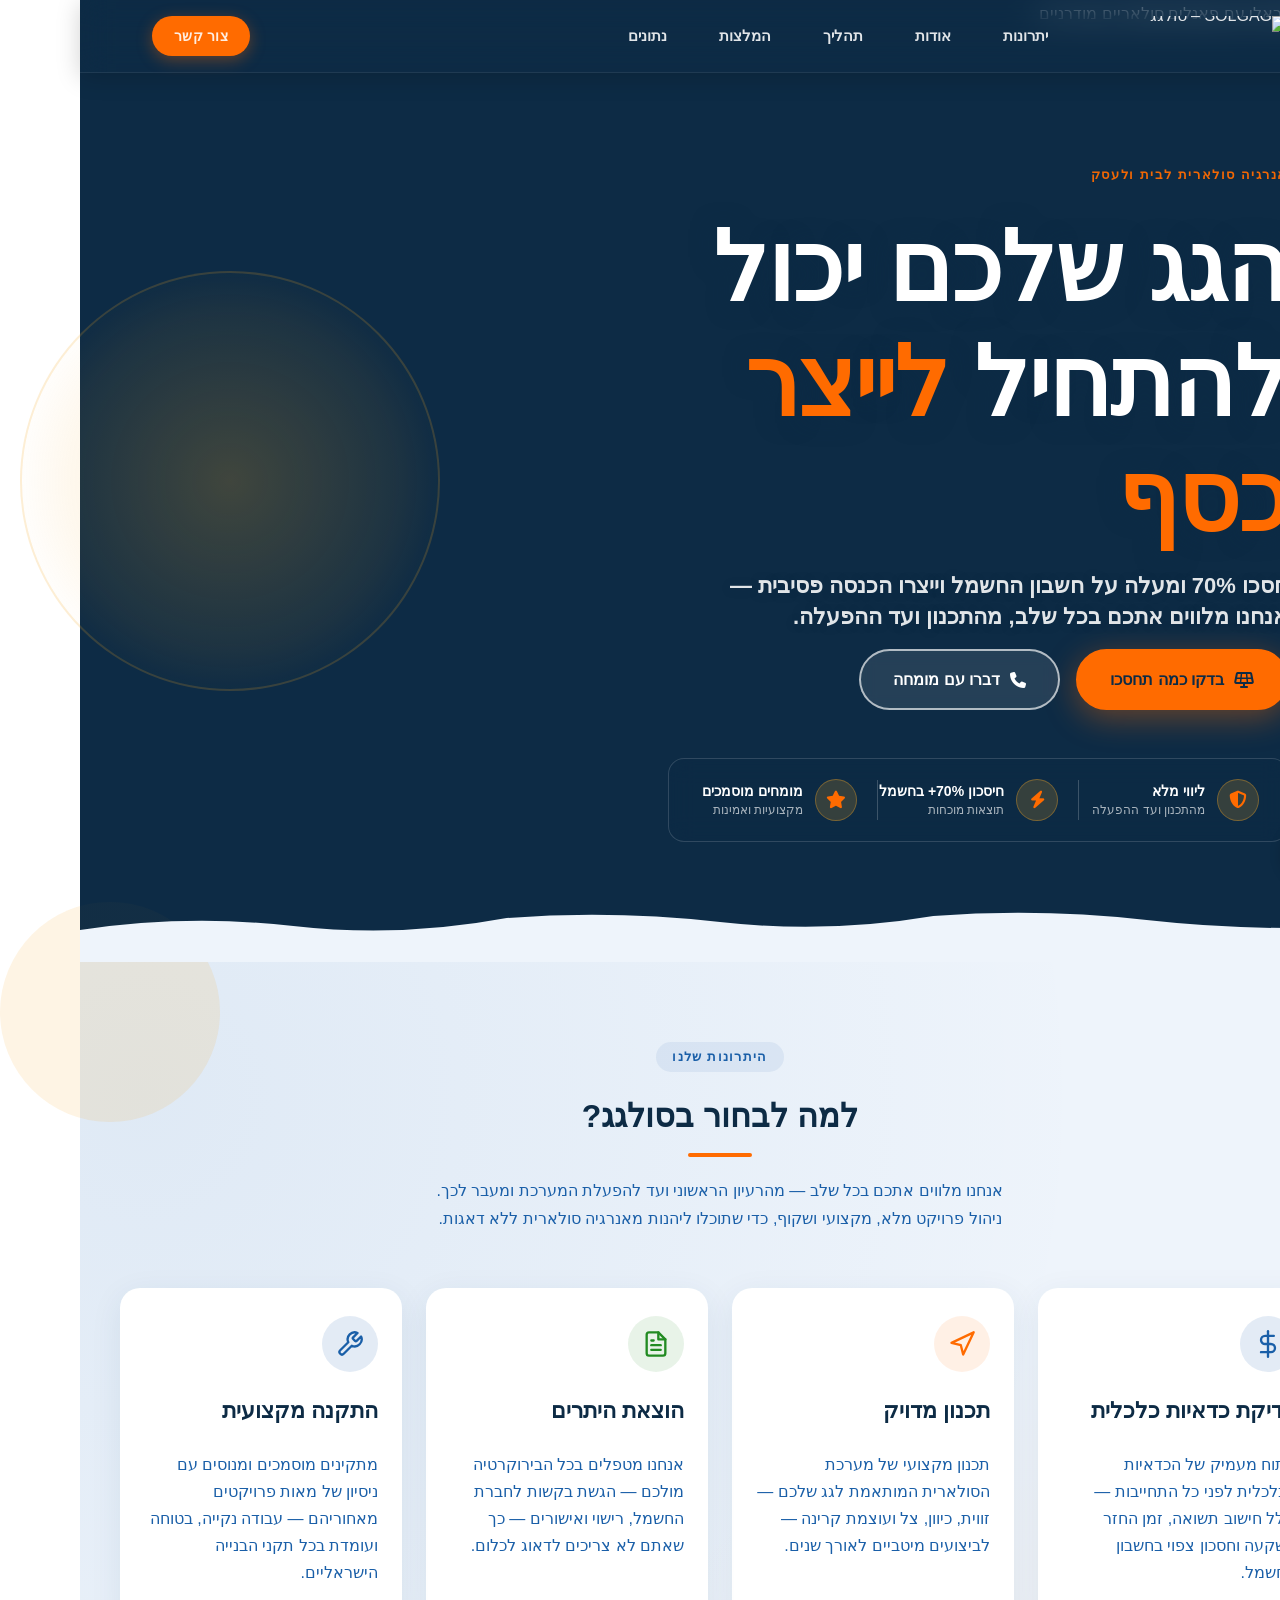
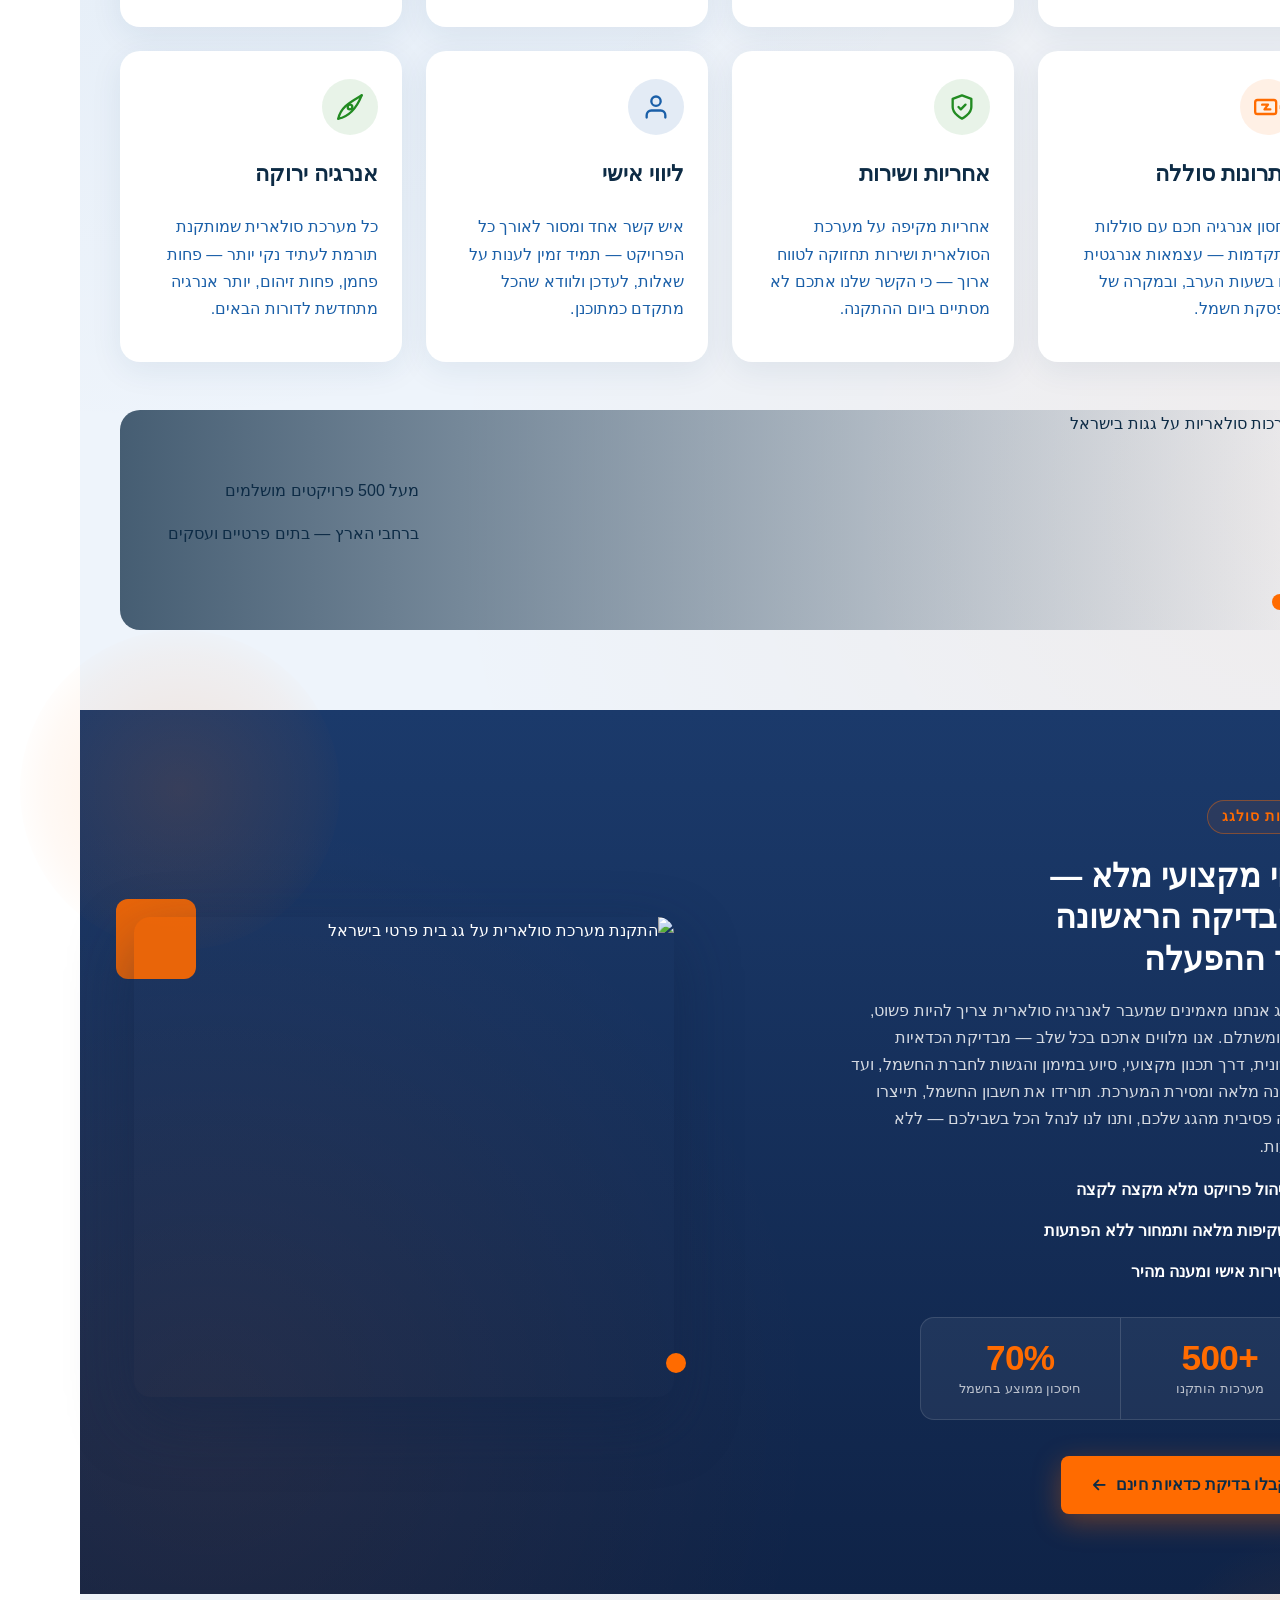
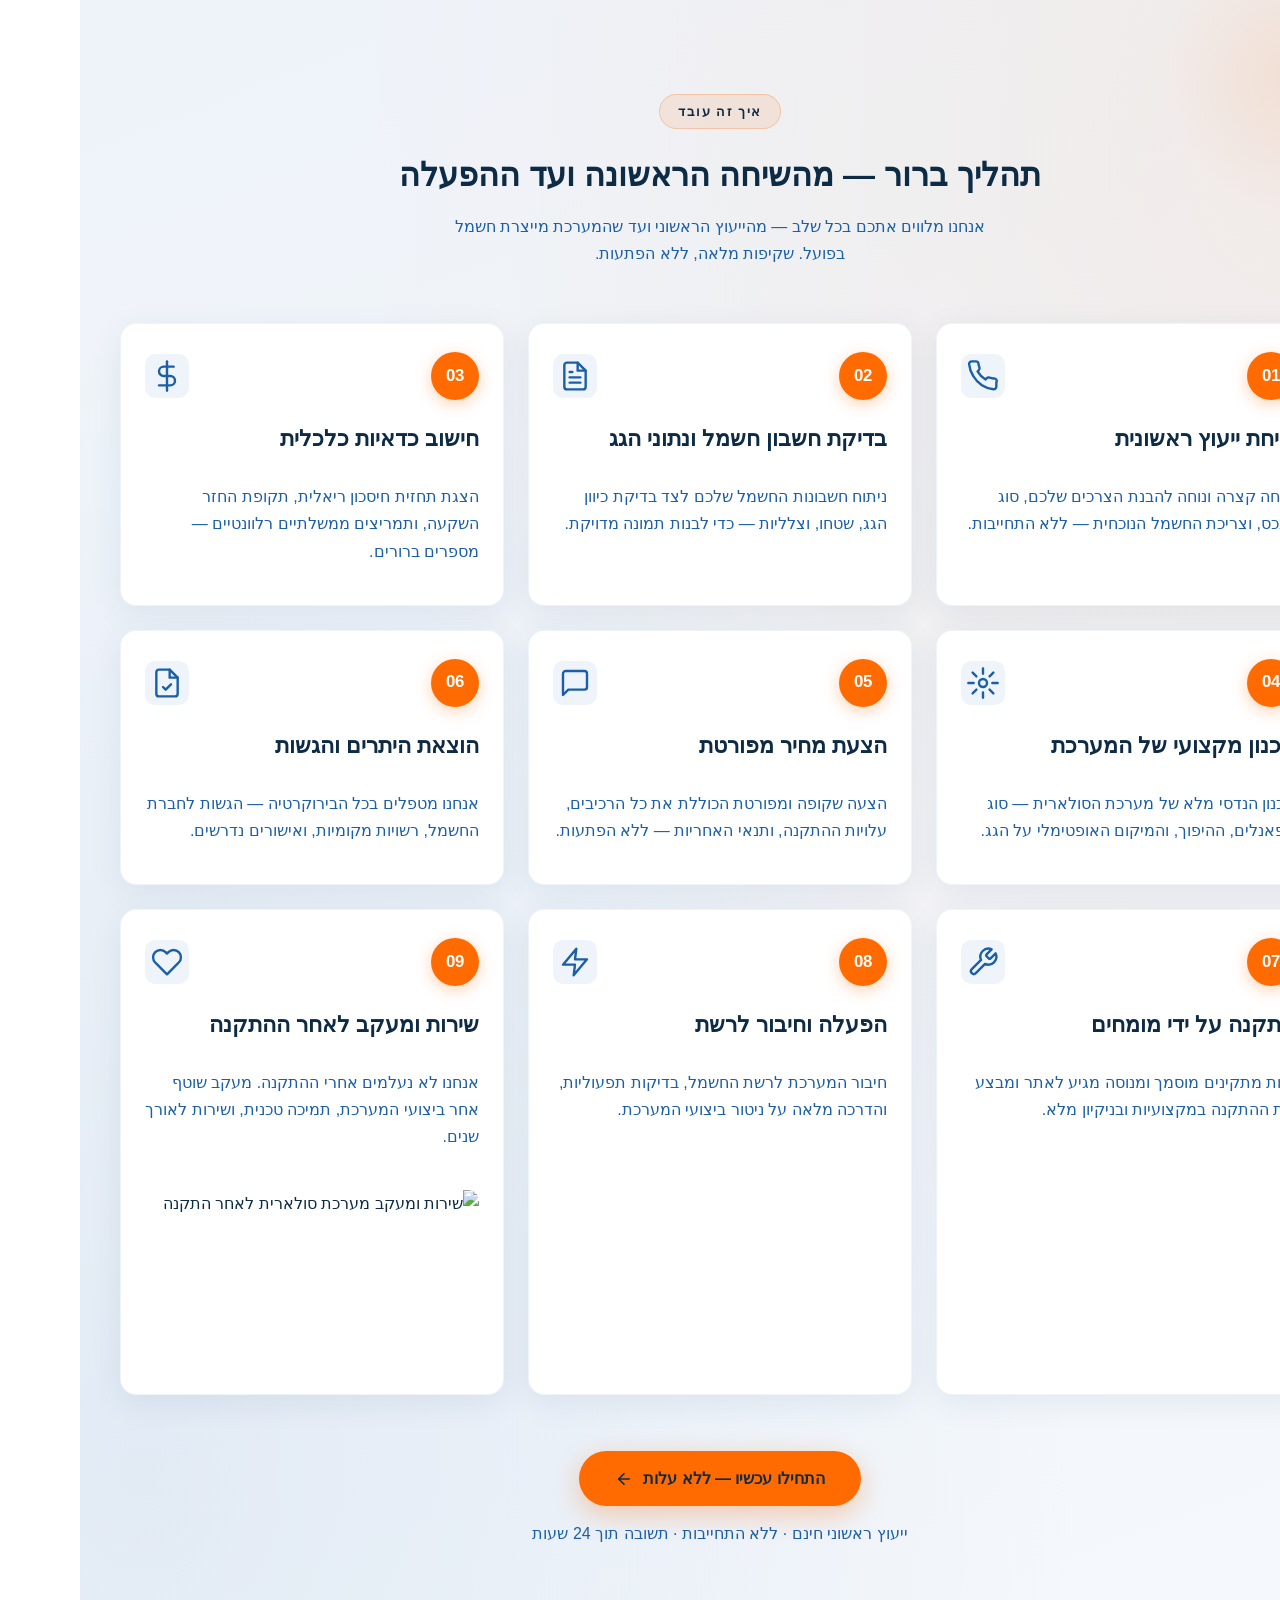
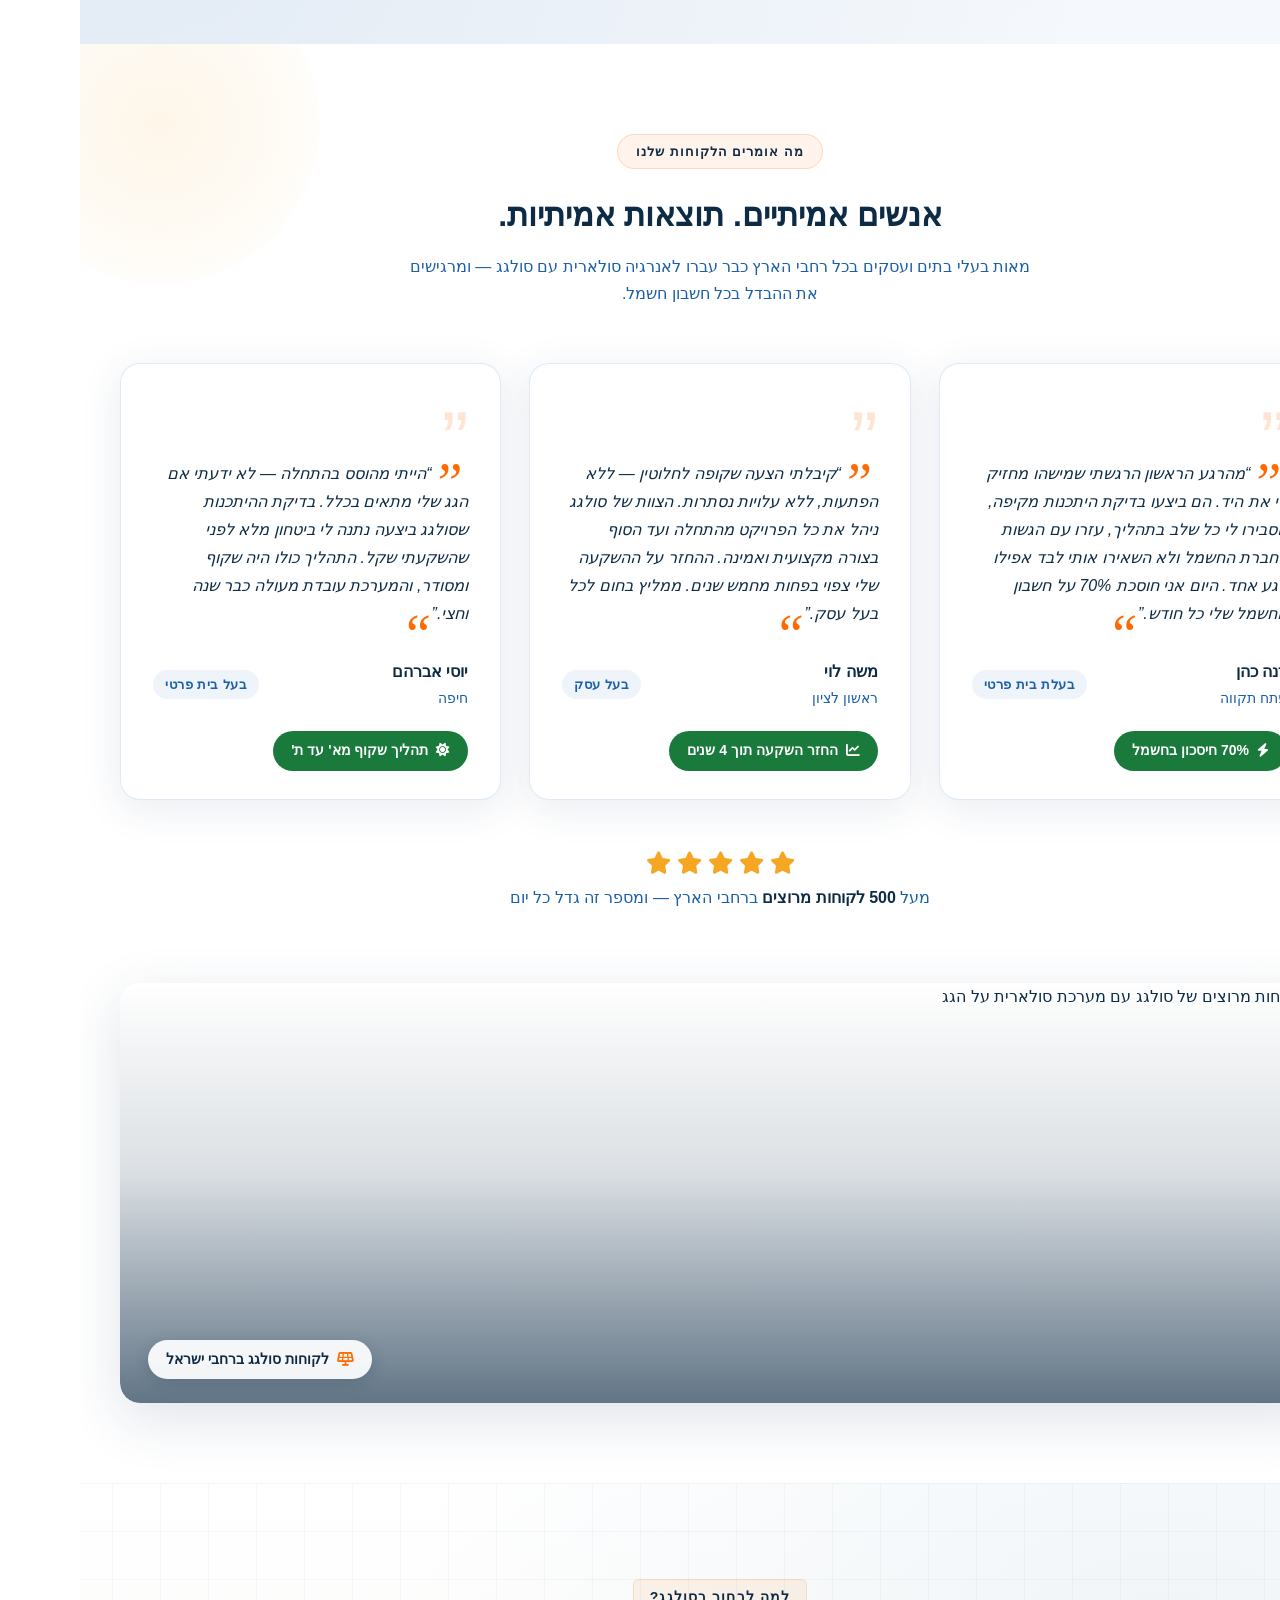
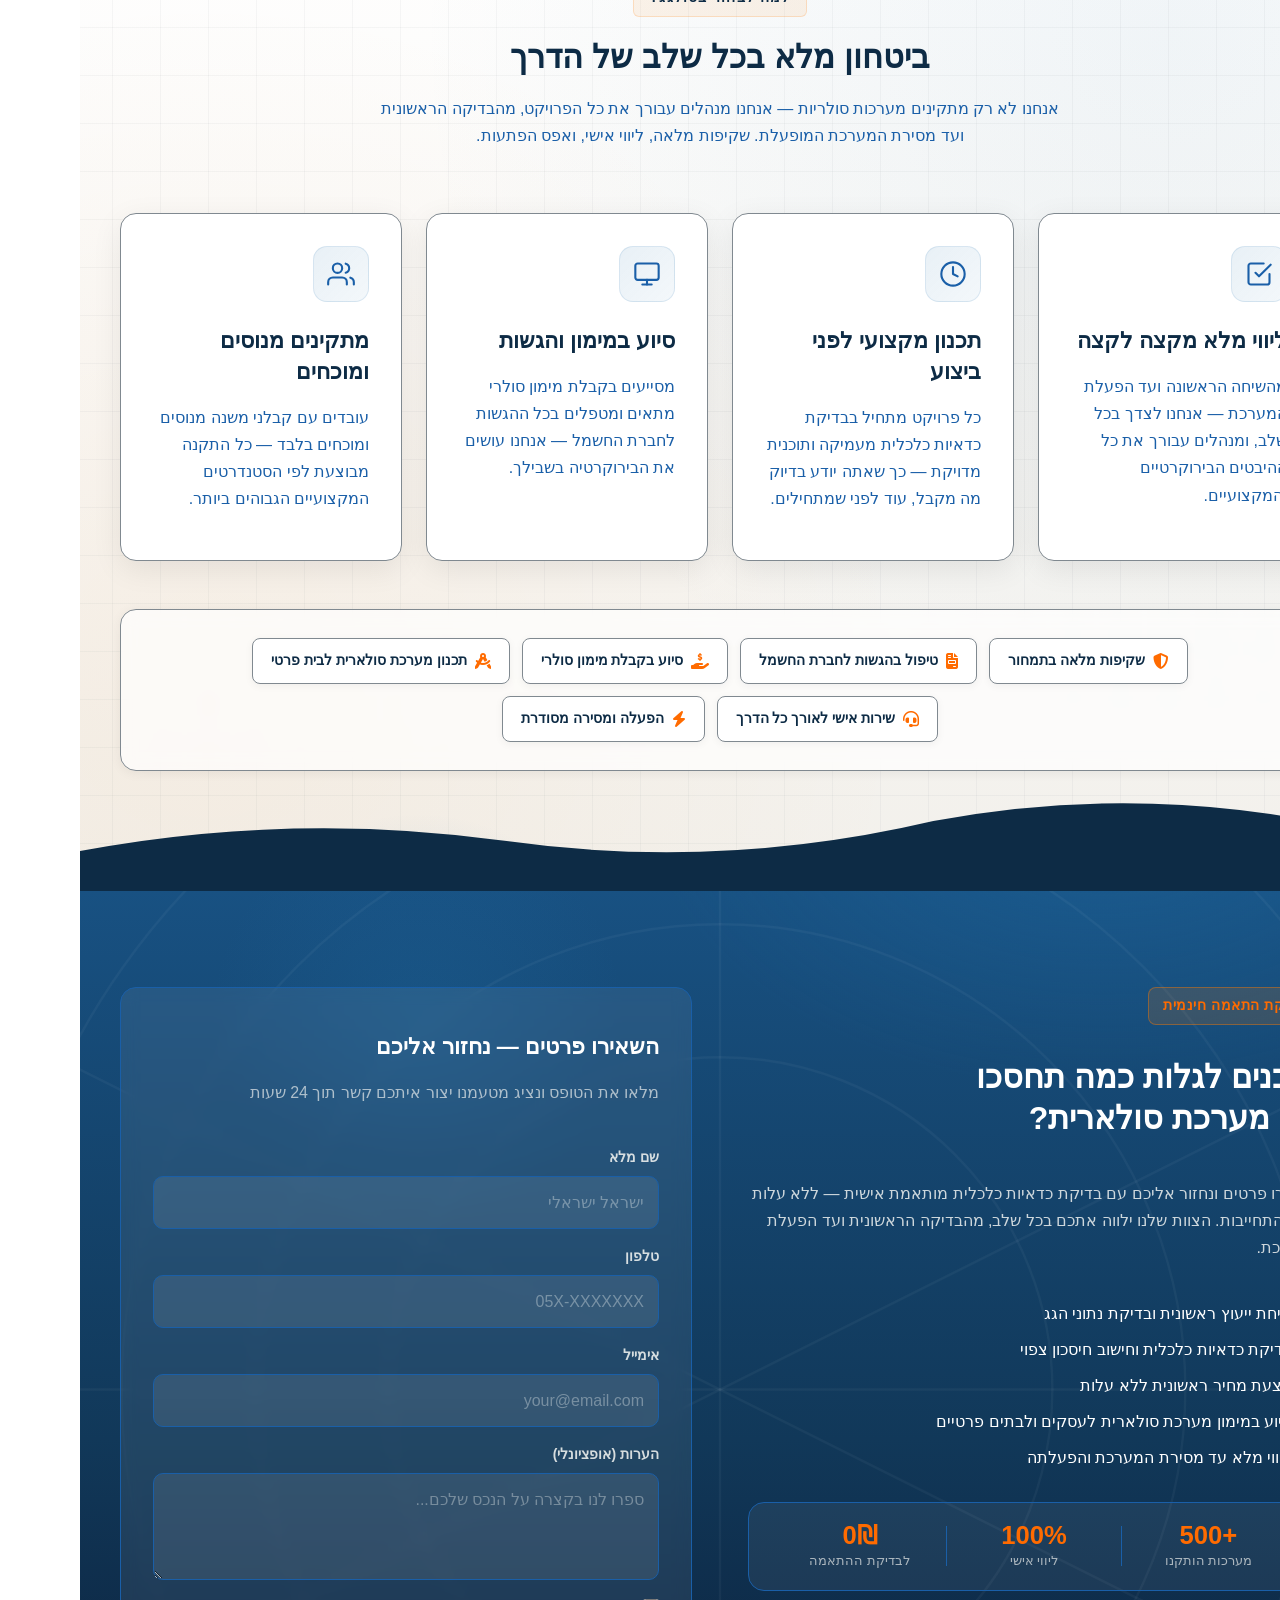
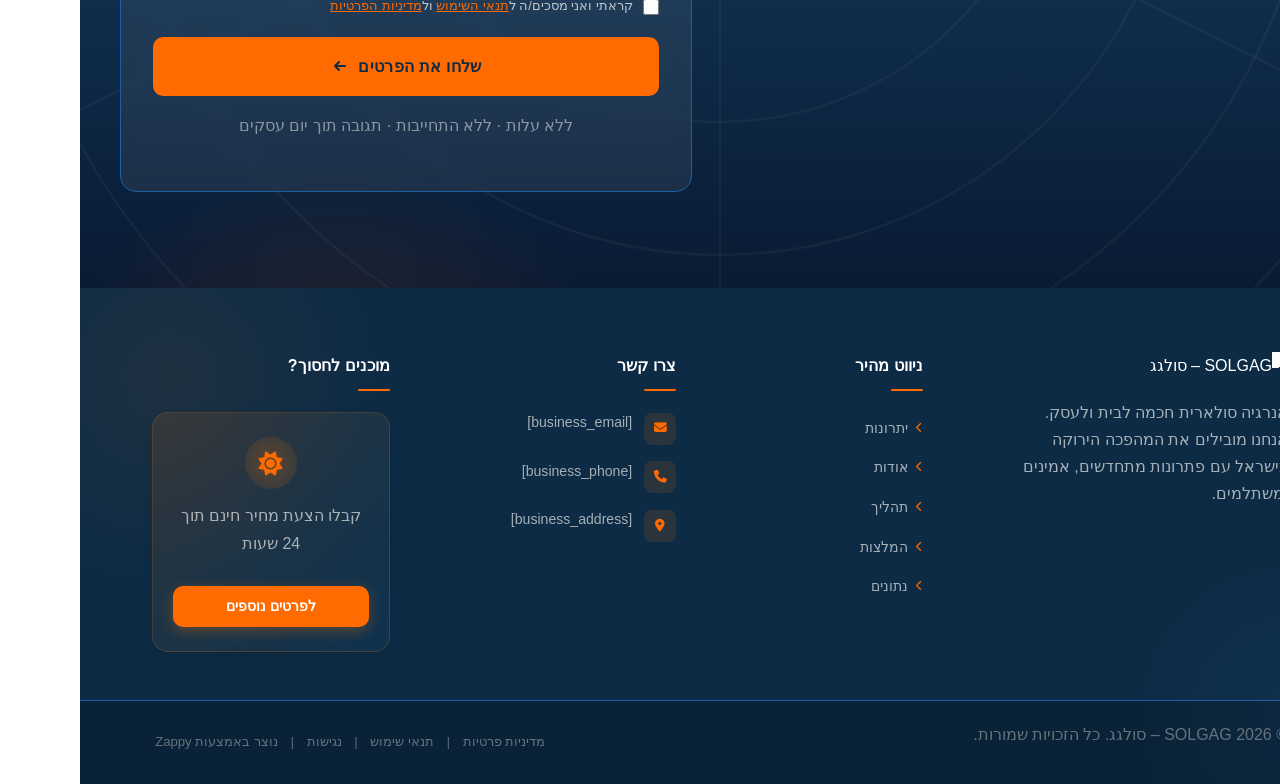
==== commit 7850ea04: "Background sync: Progressive GitHub Sync" ====
--- a/public/index.html
+++ b/public/index.html
@@ -1 +1 @@
-<!doctype html><html dir="rtl" lang="he"><head><meta charset="UTF-8"><meta content="width=device-width,initial-scale=1" name="viewport"><meta content="index, follow" name="robots"><title>בדיקת כדאיות כלכלית — SOLGAG – סולגג</title><meta content="SOLGG (סולגג) is an Israeli solar energy company specializing in the installation of solar systems for private homes and businesses. The company differentiates " name="description"><meta content="בדיקת כדאיות כלכלית, תכנון מערכת סולארית לבית פרטי, בדיקת כדאיות כלכלית פאנלים סולאריים, מימון מערכת סולארית לעסקים" name="keywords"><link href="/assets/favicon.ico" rel="icon" type="image/x-icon"><link href="/assets/favicon-16x16.png" rel="icon" type="image/png" sizes="16x16"><link href="/assets/favicon-32x32.png" rel="icon" type="image/png" sizes="32x32"><link href="/assets/favicon-48x48.png" rel="icon" type="image/png" sizes="48x48"><link href="/assets/favicon-192x192.png" rel="icon" type="image/png" sizes="192x192"><link href="/assets/favicon-512x512.png" rel="icon" type="image/png" sizes="512x512"><link href="/assets/apple-touch-icon.png" rel="apple-touch-icon"><script>!function(){"use strict";var t="8fbefe98-b01d-4607-a18d-50ab0d344325",e="https://api.zappy5.com/api/analytics/track",a=18e5,n=2592e6,o=!0,i=!0,r=!0;var s=function(){var e="zappy_visitor_"+t,a=null;try{if(a=localStorage.getItem(e)){var o=JSON.parse(a),i=Date.now();if(i-o.created<n)return o.lastSeen=i,localStorage.setItem(e,JSON.stringify(o)),o.id}}catch(t){console.warn("Zappy Analytics: LocalStorage not available")}var r="zv_"+Date.now()+"_"+Math.random().toString(36).substr(2,9);try{localStorage.setItem(e,JSON.stringify({id:r,created:Date.now(),lastSeen:Date.now()}))}catch(t){}return r}(),c=function(){var e="zappy_session_"+t,n=null;try{if(n=sessionStorage.getItem(e)){var o=JSON.parse(n),i=Date.now();if(i-o.timestamp<a)return o.timestamp=i,sessionStorage.setItem(e,JSON.stringify(o)),o.id}}catch(t){console.warn("Zappy Analytics: SessionStorage not available")}var r="zs_"+Date.now()+"_"+Math.random().toString(36).substr(2,9);try{sessionStorage.setItem(e,JSON.stringify({id:r,timestamp:Date.now()}))}catch(t){}return r}();function l(a,n){n=n||{};var o={website_id:t,event_type:a,page_path:window.location.pathname,referrer:document.referrer||"direct",visitor_id:s,session_id:c,metadata:n};if(navigator.sendBeacon){var i=new Blob([JSON.stringify(o)],{type:"application/json"});navigator.sendBeacon(e,i)}else fetch(e,{method:"POST",headers:{"Content-Type":"application/json"},body:JSON.stringify(o),keepalive:!0}).catch(function(t){console.warn("Zappy Analytics: Failed to track event",t)})}o&&l("pageview",{title:document.title,url:window.location.href}),i&&document.addEventListener("click",function(t){var e=t.target;if("BUTTON"===e.tagName||e.closest("button")){var a="BUTTON"===e.tagName?e:e.closest("button");l("click",{element:"button",text:a.textContent.trim().substring(0,100),id:a.id||null,class:a.className||null})}else if("A"===e.tagName||e.closest("a")){var n="A"===e.tagName?e:e.closest("a");l("navigation",{element:"link",text:n.textContent.trim().substring(0,100),href:n.href,external:n.hostname!==window.location.hostname})}},!0),r&&document.addEventListener("submit",function(t){var e=t.target;l("form_submit",{form_id:e.id||null,form_name:e.name||null,form_action:e.action||null,form_method:e.method||"GET"})},!0);var d=Date.now();window.addEventListener("beforeunload",function(){l("page_unload",{time_on_page:Math.floor((Date.now()-d)/1e3),page_path:window.location.pathname})}),window.zappyAnalytics={track:l,getVisitorId:function(){return s},getSessionId:function(){return c}}}()</script><meta content="בדיקת כדאיות כלכלית — SOLGAG – סולגג" property="og:title"><meta content="SOLGG (סולגג) is an Israeli solar energy company specializing in the installation of solar systems for private homes and businesses. The company differentiates " property="og:description"><meta content="summary_large_image" name="twitter:card"><meta content="בדיקת כדאיות כלכלית — SOLGAG – סולגג" name="twitter:title"><meta content="SOLGG (סולגג) is an Israeli solar energy company specializing in the installation of solar systems for private homes and businesses. The company differentiates " name="twitter:description"><meta content="website" property="og:type"><meta content="he_IL" property="og:locale"><link href="https://cdnjs.cloudflare.com/ajax/libs/font-awesome/6.4.0/css/all.min.css" rel="stylesheet"><style>.skip-link{position:absolute;transform:translateY(-200%);left:0;top:0;padding:12px 18px;background:var(--bg-dark,#1a1a1a);color:var(--text-light,#fff);font-weight:600;border-radius:0 0 8px 0;z-index:10000}.skip-link:focus{transform:none;outline:2px solid var(--ring,#fff);outline-offset:2px}:focus-visible{outline:2px solid var(--ring,currentColor);outline-offset:3px}</style><link href="/assets/favicon.ico" rel="icon" type="image/x-icon"><link href="/assets/favicon-16x16.png" rel="icon" type="image/png" sizes="16x16"><link href="/assets/favicon-32x32.png" rel="icon" type="image/png" sizes="32x32"><link href="/assets/favicon-48x48.png" rel="icon" type="image/png" sizes="48x48"><link href="/assets/favicon-192x192.png" rel="icon" type="image/png" sizes="192x192"><link href="/assets/favicon-512x512.png" rel="icon" type="image/png" sizes="512x512"><link href="/assets/apple-touch-icon.png" rel="apple-touch-icon"><link href="https://cdn.jsdelivr.net/npm/vanilla-cookieconsent@3/dist/cookieconsent.css" rel="stylesheet"><script src="https://cdn.jsdelivr.net/npm/vanilla-cookieconsent@3/dist/cookieconsent.umd.js"></script><script src="https://cdn.jsdelivr.net/gh/mickidum/acc_toolbar/acctoolbar/acctoolbar.min.js"></script><style data-zappy-section-v2-css="true">.index-hero-section{position:relative;width:100%;min-height:100vh;overflow:visible;background-color:var(--bg-dark);color:var(--text-light);display:flex;align-items:center;padding-bottom:80px}.index-hero-section .index-hero-bg{position:absolute;inset:0;z-index:0;overflow:hidden}.index-hero-section .index-hero-bg img{width:100%;height:100%;object-fit:cover;object-position:center center;display:block}.index-hero-section .index-hero-scrim{position:absolute;inset:0;z-index:1;pointer-events:none;background-image:linear-gradient(105deg,rgba(13,43,69,.88) 0,rgba(13,43,69,.72) 40%,rgba(13,43,69,.3) 70%,rgba(13,43,69,.1) 100%)}.index-hero-section .index-hero-sun-motif{position:absolute;inset-inline-end:-60px;top:50%;transform:translateY(-50%);width:420px;height:420px;border-radius:50%;background:radial-gradient(circle,rgba(245,166,35,.22) 0,rgba(245,166,35,.08) 55%,transparent 75%);z-index:2;pointer-events:none;border:2px solid rgba(245,166,35,.18)}.index-hero-section .index-hero-container{position:relative;z-index:10;width:100%;max-width:1200px;margin:0 auto;padding:160px 32px 40px}.index-hero-section .index-hero-content{max-width:680px;margin-inline-start:0;text-align:right}.index-hero-section .index-hero-eyebrow{display:inline-block;font-family:'Noto Sans Hebrew',Assistant,sans-serif;font-size:.8rem;font-weight:700;letter-spacing:.12em;text-transform:uppercase;color:var(--accent);margin-bottom:16px;opacity:.95}.index-hero-section .index-hero-headline{font-family:'Noto Sans Hebrew','Simpler Pro',sans-serif;font-size:3rem;font-weight:800;line-height:1.15;letter-spacing:-.01em;color:var(--text-light);margin:0 0 20px;text-shadow:0 2px 24px rgba(13,43,69,.55)}.index-hero-section .index-hero-accent{color:var(--accent);-webkit-text-fill-color:var(--accent);position:relative}.index-hero-section .index-hero-subtitle{font-family:'Noto Sans Hebrew',Assistant,sans-serif;font-size:1.125rem;font-weight:400;line-height:1.7;color:rgba(255,255,255,.88);margin:0 0 36px;text-shadow:0 1px 8px rgba(13,43,69,.45);max-width:580px}.index-hero-section .index-hero-ctas{display:flex;flex-direction:row;align-items:center;gap:16px;flex-wrap:wrap;margin-bottom:48px}.index-hero-section .index-hero-btn-primary{display:inline-flex;align-items:center;gap:10px;background:var(--accent);color:#fff;font-family:'Noto Sans Hebrew',Assistant,sans-serif;font-size:1rem;font-weight:700;padding:15px 32px;border-radius:100px;text-decoration:none;border:2px solid var(--accent);transition:all .3s cubic-bezier(.4, 0, .2, 1);box-shadow:0 8px 32px rgba(255,107,0,.38);white-space:nowrap}.index-hero-section .index-hero-btn-primary:hover{background:#e05e00;border-color:#e05e00;transform:translateY(-3px);box-shadow:0 16px 48px rgba(255,107,0,.5)}.index-hero-section .index-hero-btn-ghost{display:inline-flex;align-items:center;gap:10px;background:rgba(255,255,255,.1);backdrop-filter:blur(8px);-webkit-backdrop-filter:blur(8px);color:#fff;font-family:'Noto Sans Hebrew',Assistant,sans-serif;font-size:1rem;font-weight:600;padding:15px 32px;border-radius:100px;text-decoration:none;border:2px solid rgba(255,255,255,.65);transition:all .3s cubic-bezier(.4, 0, .2, 1);white-space:nowrap}.index-hero-section .index-hero-btn-ghost:hover{background:rgba(255,255,255,.2);border-color:#fff;transform:translateY(-3px);box-shadow:0 8px 32px rgba(255,255,255,.18)}.index-hero-section .index-hero-trust{display:flex;flex-direction:row;align-items:center;gap:0;background:rgba(13,43,69,.6);backdrop-filter:blur(12px);-webkit-backdrop-filter:blur(12px);border:1px solid rgba(255,255,255,.15);border-radius:16px;padding:20px 28px;max-width:620px}.index-hero-section .index-hero-trust-item{display:flex;flex-direction:row;align-items:center;gap:12px;flex:1;min-width:0}.index-hero-section .index-hero-trust-divider{width:1px;height:40px;background:rgba(255,255,255,.2);margin:0 20px;flex-shrink:0}.index-hero-section .index-hero-trust-icon{display:flex;align-items:center;justify-content:center;width:42px;height:42px;border-radius:50%;background:rgba(245,166,35,.18);color:var(--accent);font-size:1.1rem;flex-shrink:0;border:1px solid rgba(245,166,35,.35)}.index-hero-section .index-hero-trust-text{display:flex;flex-direction:column;gap:2px;min-width:0}.index-hero-section .index-hero-trust-text strong{font-family:'Noto Sans Hebrew',Assistant,sans-serif;font-size:.875rem;font-weight:700;color:var(--text-light);line-height:1.3;white-space:nowrap}.index-hero-section .index-hero-trust-text span{font-family:'Noto Sans Hebrew',Assistant,sans-serif;font-size:.75rem;font-weight:400;color:rgba(255,255,255,.65);line-height:1.4;white-space:nowrap}.index-hero-section .index-hero-divider-wrapper{position:absolute;bottom:0;left:0;width:100%;height:80px;pointer-events:none;z-index:5}.index-hero-section .index-hero-divider-wrapper svg{display:block;width:100%;height:100%}@media (max-width:1024px){.index-hero-section .index-hero-sun-motif{width:300px;height:300px;inset-inline-end:-40px}.index-hero-section .index-hero-trust{flex-wrap:wrap;gap:16px;padding:16px 20px}.index-hero-section .index-hero-trust-divider{display:none}.index-hero-section .index-hero-trust-item{flex:0 0 calc(33% - 12px)}}@media (max-width:768px){.index-hero-section{min-height:100svh;padding-bottom:80px}.index-hero-section .index-hero-container{padding:110px 16px 32px}.index-hero-section .index-hero-content{max-width:100%}.index-hero-section .index-hero-headline{font-size:2.1rem;line-height:1.2;margin-bottom:14px}.index-hero-section .index-hero-subtitle{font-size:1rem;margin-bottom:28px}.index-hero-section .index-hero-br{display:none}.index-hero-section .index-hero-ctas{flex-direction:column;align-items:stretch;gap:12px;margin-bottom:32px}.index-hero-section .index-hero-btn-ghost,.index-hero-section .index-hero-btn-primary{justify-content:center;padding:14px 24px;font-size:.95rem}.index-hero-section .index-hero-trust{flex-direction:column;align-items:flex-start;gap:16px;padding:16px;max-width:100%}.index-hero-section .index-hero-trust-divider{display:none}.index-hero-section .index-hero-trust-item{flex:0 0 auto;width:100%}.index-hero-section .index-hero-trust-text strong{white-space:normal}.index-hero-section .index-hero-trust-text span{white-space:normal}.index-hero-section .index-hero-sun-motif{display:none}.index-hero-section .index-hero-scrim{background-image:linear-gradient(160deg,rgba(13,43,69,.92) 0,rgba(13,43,69,.78) 50%,rgba(13,43,69,.45) 100%)}}.hero .hero-title,.hero h1,.hero-section h1,.hero-title,[class*=hero-] h1,[class~=hero] h1{font-size:min(var(--display-xl, 6rem), 6rem)!important;line-height:var(--leading-display, 1.05)}@media (max-width:768px){.hero .hero-title,.hero h1,.hero-section h1,.hero-title,[class*=hero-] h1,[class~=hero] h1{font-size:clamp(2rem, 9vw, 3rem)!important}}</style><style data-zappy-section-v2-css="true">.index-features-section{background-color:#eef4fb;background-image:radial-gradient(ellipse at 5% 10%,rgba(26,95,168,.07) 0,transparent 55%),radial-gradient(ellipse at 95% 85%,rgba(255,107,0,.06) 0,transparent 50%);color:var(--text-dark);padding:80px 24px 80px;position:relative;overflow:visible;direction:rtl;font-family:'Noto Sans Hebrew',Assistant,sans-serif}.index-features-section .index-features-sun-accent{position:absolute;inset-inline-end:-80px;top:-60px;width:220px;height:220px;border-radius:50%;background:rgba(245,166,35,.12);pointer-events:none;z-index:0;aria-hidden:true}.index-features-section .index-features-container{max-width:1200px;margin:0 auto;position:relative;z-index:1}.index-features-section .index-features-header{text-align:center;margin-bottom:56px}.index-features-section .index-features-eyebrow{display:inline-block;font-size:.8rem;font-weight:700;letter-spacing:.1em;text-transform:uppercase;color:var(--primary);background:rgba(26,95,168,.08);border-radius:100px;padding:4px 16px;margin-bottom:16px}.index-features-section .index-features-title{font-family:'Noto Sans Hebrew','Simpler Pro',sans-serif;font-size:2rem;font-weight:700;line-height:1.2;color:var(--secondary);margin:0 0 12px}.index-features-section .index-features-title-underline{width:64px;height:4px;background:var(--accent);border-radius:2px;margin:0 auto 20px}.index-features-section .index-features-subtitle{font-size:1rem;line-height:1.7;color:var(--text-muted);max-width:600px;margin:0 auto;text-align:center}.index-features-section .index-features-grid{display:grid;grid-template-columns:repeat(4,1fr);gap:24px;direction:rtl;margin-bottom:48px}.index-features-section .index-feature-card{background:var(--bg-light);border-radius:20px;box-shadow:0 8px 32px rgba(27,58,107,.08);padding:28px 24px 24px;display:flex;flex-direction:column;align-items:flex-start;gap:16px;transition:transform .25s ease,box-shadow .25s ease;cursor:default;min-width:0}.index-features-section .index-feature-card:hover{transform:translateY(-6px);box-shadow:0 16px 48px rgba(27,58,107,.14)}.index-features-section .index-feature-icon-wrap{width:56px;height:56px;border-radius:50%;display:flex;align-items:center;justify-content:center;flex-shrink:0}.index-features-section .index-feature-icon-blue{background:rgba(26,95,168,.12);color:var(--primary)}.index-features-section .index-feature-icon-orange{background:rgba(255,107,0,.1);color:var(--accent)}.index-features-section .index-feature-icon-green{background:rgba(34,139,34,.1);color:#228b22}.index-features-section .index-feature-content{display:flex;flex-direction:column;gap:8px}.index-features-section .index-feature-title{font-family:'Noto Sans Hebrew','Simpler Pro',sans-serif;font-size:1.1rem;font-weight:700;line-height:1.3;color:var(--secondary);margin:0;text-align:right}.index-features-section .index-feature-desc{font-size:.9rem;line-height:1.7;color:var(--text-muted);margin:0;text-align:right}.index-features-section .index-features-banner{margin-top:16px}.index-features-section .index-features-banner-image-wrap{position:relative;border-radius:20px;overflow:hidden;height:220px}.index-features-section .index-features-banner-img{width:100%;height:100%;object-fit:cover;display:block;z-index:1;position:relative}.index-features-section .index-features-banner-overlay{position:absolute;inset:0;background:linear-gradient(90deg,rgba(13,43,69,.75) 0,rgba(13,43,69,.3) 60%,transparent 100%);z-index:2;pointer-events:none}.index-features-section .index-features-banner-text{position:absolute;inset-inline-end:48px;top:50%;transform:translateY(-50%);z-index:3;text-align:right}.index-features-section .index-features-banner-label{font-family:'Noto Sans Hebrew','Simpler Pro',sans-serif;font-size:1.5rem;font-weight:700;color:var(--text-light);margin:0 0 6px;line-height:1.2}.index-features-section .index-features-banner-sub{font-size:1rem;color:rgba(255,255,255,.82);margin:0;line-height:1.5}.index-features-section .index-features-dot-accent{position:absolute;bottom:20px;inset-inline-start:32px;width:16px;height:16px;border-radius:50%;background:var(--accent);z-index:4;pointer-events:none}@media (max-width:1024px){.index-features-section .index-features-grid{grid-template-columns:repeat(2,1fr)}}@media (max-width:768px){.index-features-section{padding:60px 16px 60px}.index-features-section .index-features-grid{grid-template-columns:1fr!important;gap:16px}.index-features-section .index-features-header{margin-bottom:36px}.index-features-section .index-features-title{font-size:1.6rem}.index-features-section .index-feature-card{padding:20px 16px;gap:12px}.index-features-section .index-features-banner-image-wrap{height:160px;border-radius:14px}.index-features-section .index-features-banner-text{inset-inline-end:20px}.index-features-section .index-features-banner-label{font-size:1.1rem}.index-features-section .index-features-banner-sub{font-size:.875rem}.index-features-section .index-features-sun-accent{width:120px;height:120px;inset-inline-end:-30px;top:-20px}}</style><style data-zappy-section-v2-css="true">.index-about-section{position:relative;background-color:#0d2b45;background-image:radial-gradient(circle at 10% 80%,rgba(255,107,0,.08) 0,transparent 45%),linear-gradient(180deg,#1b3a6b 0,#0f2347 100%);color:var(--text-light);padding:90px 20px 80px;overflow:visible;direction:rtl}.index-about-section .about-sun-deco{position:absolute;top:-80px;inset-inline-end:-60px;width:320px;height:320px;border-radius:50%;background:radial-gradient(circle,rgba(255,107,0,.13) 0,rgba(255,107,0,.04) 60%,transparent 75%);pointer-events:none;z-index:0;aria-hidden:true}.index-about-section .about-container{max-width:1200px;margin:0 auto;display:grid;grid-template-columns:1fr 1fr;gap:64px;align-items:center;position:relative;z-index:1;direction:rtl}.index-about-section .about-content{display:flex;flex-direction:column;align-items:flex-start;gap:0}.index-about-section .about-eyebrow{display:inline-block;font-family:'Noto Sans Hebrew',Assistant,sans-serif;font-size:.875rem;font-weight:700;letter-spacing:.08em;color:var(--accent);text-transform:uppercase;margin-bottom:14px;padding:4px 14px;border:1.5px solid rgba(255,107,0,.4);border-radius:20px;background:rgba(255,107,0,.08)}.index-about-section .about-headline{font-family:'Noto Sans Hebrew','Simpler Pro',sans-serif;font-size:2rem;font-weight:700;line-height:1.3;color:var(--text-light);margin:0 0 20px 0;text-align:right}.index-about-section .about-body{font-family:'Noto Sans Hebrew',Assistant,sans-serif;font-size:1rem;line-height:1.7;color:rgba(255,255,255,.82);margin:0 0 28px 0;text-align:right;max-width:480px}.index-about-section .about-checklist{list-style:none;padding:0;margin:0 0 32px 0;display:flex;flex-direction:column;gap:14px;width:100%}.index-about-section .about-checklist li{display:flex;flex-direction:row;align-items:center;gap:12px;font-family:'Noto Sans Hebrew',Assistant,sans-serif;font-size:1rem;font-weight:600;color:var(--text-light);text-align:right}.index-about-section .about-checklist .check-icon{flex-shrink:0;color:var(--accent);font-size:1.25rem;line-height:1;display:flex;align-items:center;justify-content:center}.index-about-section .about-stats{display:flex;flex-direction:row;align-items:stretch;gap:0;margin-bottom:36px;background:rgba(255,255,255,.06);border:1px solid rgba(255,255,255,.12);border-radius:14px;overflow:hidden;width:100%;max-width:400px}.index-about-section .stat-box{flex:1;display:flex;flex-direction:column;align-items:center;justify-content:center;padding:22px 16px;gap:4px;text-align:center}.index-about-section .stat-divider{width:1px;background:rgba(255,255,255,.15);flex-shrink:0}.index-about-section .stat-number{font-family:'Noto Sans Hebrew','Simpler Pro',sans-serif;font-size:2.2rem;font-weight:800;color:var(--accent);line-height:1;letter-spacing:-.02em}.index-about-section .stat-label{font-family:'Noto Sans Hebrew',Assistant,sans-serif;font-size:.8rem;color:rgba(255,255,255,.7);font-weight:500;text-align:center;line-height:1.4}.index-about-section .about-cta-btn{display:inline-flex;align-items:center;gap:10px;background:var(--accent);color:#fff;font-family:'Noto Sans Hebrew',Assistant,sans-serif;font-size:1rem;font-weight:700;padding:15px 32px;border-radius:8px;text-decoration:none;transition:background .3s ease,transform .25s ease,box-shadow .3s ease;box-shadow:0 8px 28px rgba(255,107,0,.35);letter-spacing:.01em;white-space:nowrap}.index-about-section .about-cta-btn:hover{background:#e05a00;transform:translateY(-3px);box-shadow:0 14px 36px rgba(255,107,0,.45)}.index-about-section .about-cta-btn i{font-size:.9rem;transition:transform .25s ease}.index-about-section .about-cta-btn:hover i{transform:translateX(-4px)}.index-about-section .about-image-col{display:flex;align-items:center;justify-content:center;position:relative}.index-about-section .about-image-wrapper{position:relative;width:100%;max-width:540px}.index-about-section .about-corner-accent{position:absolute;top:-18px;inset-inline-end:-18px;width:80px;height:80px;border-radius:12px;background:var(--accent);z-index:0;pointer-events:none;opacity:.9}.index-about-section .about-dot-accent{position:absolute;bottom:24px;inset-inline-start:-12px;width:20px;height:20px;border-radius:50%;background:var(--accent);z-index:3;pointer-events:none}.index-about-section .about-photo{display:block;width:100%;height:480px;object-fit:cover;border-radius:16px;box-shadow:0 24px 64px rgba(15,35,71,.45);position:relative;z-index:1}@media (max-width:900px){.index-about-section .about-container{grid-template-columns:1fr;gap:40px}.index-about-section .about-content{order:1}.index-about-section .about-image-col{order:2}.index-about-section .about-headline{font-size:1.65rem}}@media (max-width:768px){.index-about-section{padding:60px 16px 60px}.index-about-section .about-container{grid-template-columns:1fr!important;gap:32px;padding:0}.index-about-section .about-body{max-width:100%}.index-about-section .about-headline{font-size:1.5rem;line-height:1.35}.index-about-section .about-photo{height:280px}.index-about-section .about-stats{max-width:100%}.index-about-section .stat-number{font-size:1.8rem}.index-about-section .about-corner-accent{width:52px;height:52px;top:-10px;inset-inline-end:-10px}.index-about-section .about-dot-accent{width:14px;height:14px;bottom:14px;inset-inline-start:-6px}.index-about-section .about-cta-btn{width:100%;justify-content:center;padding:15px 20px}.index-about-section .about-sun-deco{width:180px;height:180px;top:-40px;inset-inline-end:-30px}}</style><style data-zappy-section-v2-css="true">.index-process-section{position:relative;background-color:#eef3f9;background-image:radial-gradient(ellipse at 95% 10%,rgba(255,107,0,.07) 0,transparent 55%),radial-gradient(ellipse at 5% 90%,rgba(26,95,168,.08) 0,transparent 55%),linear-gradient(160deg,#eef3f9 0,#f5f8fc 100%);color:var(--text-dark);padding:100px 24px 80px;overflow:visible;direction:rtl}.index-process-section .index-process-container{max-width:1200px;margin:0 auto;position:relative;z-index:1}.index-process-section .index-process-header{text-align:center;margin-bottom:56px}.index-process-section .index-process-eyebrow{display:inline-block;font-family:'Noto Sans Hebrew',Assistant,sans-serif;font-size:.8rem;font-weight:700;letter-spacing:.12em;text-transform:uppercase;color:var(--accent);background:rgba(255,107,0,.1);border:1px solid rgba(255,107,0,.25);border-radius:100px;padding:6px 18px;margin-bottom:18px}.index-process-section .index-process-title{font-family:'Noto Sans Hebrew','Simpler Pro',sans-serif;font-size:2rem;font-weight:700;line-height:1.3;color:var(--secondary);margin:0 auto 16px;max-width:680px}.index-process-section .index-process-subtitle{font-family:'Noto Sans Hebrew',Assistant,sans-serif;font-size:1rem;line-height:1.7;color:var(--text-muted);max-width:560px;margin:0 auto;text-align:center}.index-process-section .index-process-grid{display:grid;grid-template-columns:repeat(3,1fr);gap:24px;direction:rtl;margin-bottom:56px}.index-process-section .index-process-card{background:#fff;border-radius:16px;box-shadow:0 8px 32px rgba(27,58,107,.08);padding:28px 24px 24px;display:flex;flex-direction:column;gap:12px;transition:transform .25s ease,box-shadow .25s ease;position:relative;overflow:hidden;border:1px solid rgba(26,95,168,.07)}.index-process-section .index-process-card:hover{transform:translateY(-4px);box-shadow:0 16px 48px rgba(27,58,107,.14)}.index-process-section .index-process-card--featured{grid-column:span 1}.index-process-section .index-process-card-top{display:flex;flex-direction:row;align-items:center;justify-content:space-between;margin-bottom:4px}.index-process-section .index-process-badge{display:flex;align-items:center;justify-content:center;width:48px;height:48px;border-radius:50%;background:var(--accent);color:#fff;font-family:'Noto Sans Hebrew','Simpler Pro',sans-serif;font-size:1.05rem;font-weight:800;letter-spacing:-.02em;flex-shrink:0;box-shadow:0 4px 16px rgba(255,107,0,.3)}.index-process-section .index-process-icon-wrap{width:44px;height:44px;border-radius:10px;background:rgba(26,95,168,.07);display:flex;align-items:center;justify-content:center;color:var(--primary);flex-shrink:0}.index-process-section .index-process-card-title{font-family:'Noto Sans Hebrew','Simpler Pro',sans-serif;font-size:1.1rem;font-weight:700;line-height:1.35;color:var(--secondary);margin:0;text-align:right}.index-process-section .index-process-card-desc{font-family:'Noto Sans Hebrew',Assistant,sans-serif;font-size:1rem;line-height:1.7;color:var(--text-muted);margin:0;text-align:right;flex-grow:1}.index-process-section .index-process-card-image-wrap{margin-top:12px;border-radius:10px;overflow:hidden;width:100%}.index-process-section .index-process-card-image-wrap img{width:100%;height:180px;object-fit:cover;display:block;border-radius:10px}.index-process-section .index-process-cta{display:flex;flex-direction:column;align-items:center;gap:14px;text-align:center}.index-process-section .index-process-cta-btn{display:inline-flex;align-items:center;gap:10px;border-radius:100px;padding:14px 36px;font-weight:700;font-family:'Noto Sans Hebrew',Assistant,sans-serif;font-size:1rem;background:var(--accent);color:#fff;border:none;text-decoration:none;box-shadow:0 8px 28px rgba(255,107,0,.32);transition:background .2s ease,transform .2s ease,box-shadow .2s ease;cursor:pointer}.index-process-section .index-process-cta-btn:hover{background:#e05e00;transform:translateY(-2px);box-shadow:0 12px 36px rgba(255,107,0,.42)}.index-process-section .index-process-cta-btn svg{flex-shrink:0}.index-process-section .index-process-cta-note{font-family:'Noto Sans Hebrew',Assistant,sans-serif;font-size:.875rem;line-height:1.6;color:var(--text-muted);margin:0;text-align:center}.index-process-section .index-process-sun-deco{position:absolute;top:-60px;inset-inline-start:-80px;width:280px;height:280px;border-radius:50%;background:radial-gradient(circle,rgba(255,107,0,.1) 0,transparent 70%);pointer-events:none;z-index:0;aria-hidden:true}@media (max-width:1024px){.index-process-section .index-process-grid{grid-template-columns:repeat(2,1fr)}.index-process-section .index-process-card--featured{grid-column:span 2}.index-process-section .index-process-card--featured .index-process-card-image-wrap img{height:220px}}@media (max-width:768px){.index-process-section{padding:100px 16px 60px}.index-process-section .index-process-header{margin-bottom:36px}.index-process-section .index-process-title{font-size:1.5rem}.index-process-section .index-process-grid{grid-template-columns:1fr!important;gap:16px}.index-process-section .index-process-card--featured{grid-column:span 1!important}.index-process-section .index-process-card{padding:22px 18px 18px}.index-process-section .index-process-sun-deco{width:160px;height:160px;top:-30px;inset-inline-start:-40px}.index-process-section .index-process-cta-btn{padding:13px 28px;font-size:.95rem}}@media (min-width:768px){.index-process-section .index-process-title{font-size:2rem}}</style><link href="/styles.css" rel="stylesheet"><style id="zappy-dropdown-submenu-styles">#navMenu li:has(.sub-menu),.nav-menu li:has(.sub-menu),.navbar li:has(.sub-menu),nav li:has(.sub-menu){position:relative}#navMenu .sub-menu,.nav-menu .sub-menu,.navbar .sub-menu,nav .sub-menu{display:block!important;position:absolute!important;top:100%;left:0;min-width:220px;background:#fff;border-radius:8px;box-shadow:0 8px 25px rgba(0,0,0,.15);padding:8px 0;opacity:0;visibility:hidden;transform:translateY(10px);transition:all .3s ease;z-index:1000;list-style:none;pointer-events:none}#navMenu li:hover>.sub-menu,.nav-menu li:hover>.sub-menu,.navbar li:hover>.sub-menu,nav li:hover>.sub-menu{opacity:1!important;visibility:visible!important;transform:translateY(0)!important;pointer-events:auto!important}.sub-menu li{list-style:none;margin:0;padding:0}.sub-menu a{display:block!important;padding:10px 16px!important;color:var(--text-dark,#333)!important;font-weight:500;text-decoration:none;white-space:nowrap;transition:background-color .2s}.sub-menu .zappy-nav-child>a{padding-left:28px!important;font-size:.9em!important;opacity:.85!important}[dir=rtl] .sub-menu .zappy-nav-child>a,html[lang=ar] .sub-menu .zappy-nav-child>a,html[lang=he] .sub-menu .zappy-nav-child>a{padding-left:10px!important;padding-right:28px!important}.sub-menu .zappy-nav-parent>a{font-weight:600!important}.sub-menu a:hover{background-color:#f5f5f5}[dir=rtl] .nav-menu .sub-menu,[dir=rtl] .navbar .sub-menu,[dir=rtl] nav .sub-menu,html[lang=ar] .nav-menu .sub-menu,html[lang=ar] .navbar .sub-menu,html[lang=ar] nav .sub-menu,html[lang=he] .nav-menu .sub-menu,html[lang=he] .navbar .sub-menu,html[lang=he] nav .sub-menu{left:auto!important;right:0!important}.sub-menu:empty,.sub-menu:not(:has(li)):not(:has(> a)),.sub-menu:not(:has(li:not(.zappy-hidden-menu-item))):not(:has(> a)){display:none!important;opacity:0!important;visibility:hidden!important;pointer-events:none!important}li:has(.menu-group-title):hover>.sub-menu{opacity:1!important;visibility:visible!important;transform:translateY(0)!important;pointer-events:auto!important}#navMenu>li>.menu-group-title,.nav-menu>li>.menu-group-title{display:inline-block;padding:.5rem 1rem;cursor:default;user-select:none}@media (max-width:768px){#navMenu .sub-menu,.nav-menu .sub-menu,.navbar .sub-menu,nav .sub-menu{position:static!important;transform:none!important;box-shadow:none!important;background:0 0!important;max-height:0;overflow:hidden;opacity:0;visibility:hidden;transition:max-height .3s ease,opacity .3s ease;padding:0!important;border-radius:0!important}#navMenu .sub-menu.mobile-expanded,.nav-menu .sub-menu.mobile-expanded,.navbar .sub-menu.mobile-expanded{max-height:none!important;overflow-y:visible!important;opacity:1!important;visibility:visible!important;padding:8px 0 8px 16px!important}[dir=rtl] .sub-menu.mobile-expanded,html[lang=he] .sub-menu.mobile-expanded{padding:8px 16px 8px 0!important}#navMenu li:hover>.sub-menu,.nav-menu li:hover>.sub-menu,.navbar li:hover>.sub-menu,nav li:hover>.sub-menu{opacity:0;visibility:hidden;pointer-events:none}#navMenu li>.sub-menu.mobile-expanded,.nav-menu li>.sub-menu.mobile-expanded,.navbar li>.sub-menu.mobile-expanded,nav li>.sub-menu.mobile-expanded{opacity:1!important;visibility:visible!important;pointer-events:auto!important}#navMenu li:has(.sub-menu),.nav-menu li:has(.sub-menu),.navbar li:has(.sub-menu),nav li:has(.sub-menu){display:flex!important;flex-wrap:wrap!important;align-items:center!important;position:relative!important;min-height:44px!important}#navMenu li:has(.sub-menu)>a,.nav-menu li:has(.sub-menu)>a,.navbar li:has(.sub-menu)>a,nav li:has(.sub-menu)>a{flex:1!important;min-width:0!important}#navMenu li:has(.sub-menu)>.menu-group-title,.nav-menu li:has(.sub-menu)>.menu-group-title,.navbar li:has(.sub-menu)>.menu-group-title,nav li:has(.sub-menu)>.menu-group-title{flex:1!important;min-width:0!important;padding:0!important;line-height:inherit!important}#navMenu li:has(.sub-menu)>.sub-menu,.nav-menu li:has(.sub-menu)>.sub-menu,.navbar li:has(.sub-menu)>.sub-menu,nav li:has(.sub-menu)>.sub-menu{flex-basis:100%!important;width:100%!important}#navMenu li:has(.sub-menu)>a [class*=arrow],#navMenu li:has(.sub-menu)>a [class*=chevron],.nav-menu li:has(.sub-menu)>a .fa-angle-down,.nav-menu li:has(.sub-menu)>a .fa-chevron-down,.nav-menu li:has(.sub-menu)>a [class*=arrow],.nav-menu li:has(.sub-menu)>a [class*=chevron],nav li:has(.sub-menu)>a [class*=arrow],nav li:has(.sub-menu)>a [class*=chevron]{display:none!important;visibility:hidden!important}.mobile-submenu-toggle{display:flex!important;align-items:center!important;justify-content:center!important;width:44px!important;height:auto!important;background:0 0!important;border:none!important;cursor:pointer!important;color:var(--text-light)!important;position:static!important;flex-shrink:0!important;align-self:stretch!important;z-index:2!important;padding:0!important;margin:0!important}.mobile-submenu-toggle::after{content:''!important;width:0!important;height:0!important;border-left:6px solid transparent!important;border-right:6px solid transparent!important;border-top:7px solid currentColor!important;transition:transform .3s ease!important}.mobile-submenu-toggle.expanded::after{transform:rotate(180deg)!important}.sub-menu a{padding:10px 0!important;display:block!important;color:var(--text-light)!important;white-space:normal!important}.sub-menu .zappy-nav-child>a{padding-left:28px!important;font-size:.9em!important;opacity:.85!important}[dir=rtl] .sub-menu .zappy-nav-child>a,html[lang=ar] .sub-menu .zappy-nav-child>a,html[lang=he] .sub-menu .zappy-nav-child>a{padding-left:0!important;padding-right:28px!important}.sub-menu .zappy-nav-parent>a{font-weight:600!important}#navMenu.active,.nav-menu.active{max-width:100vw!important;overflow-x:hidden!important;box-sizing:border-box!important}.navbar .sub-menu li a,.zappy-products-dropdown .sub-menu a,nav.navbar .sub-menu li a{color:var(--text-light)!important}}@media (min-width:769px){.mobile-submenu-toggle{display:none!important}}</style><style id="zappy-widget-visibility">html[dir=rtl] .whatsapp-float{right:20px!important;left:auto!important}html:not([dir]) .whatsapp-float,html[dir=ltr] .whatsapp-float{left:20px!important;right:auto!important}html[dir=rtl] #mic-access-tool-general-button,html[dir=rtl] #mic-init-access-tool #mic-access-tool-general-button,html[dir=rtl] #mic-init-access-tool .mic-access-tool-general-button,html[dir=rtl] ._access-icon,html[dir=rtl] .mic-access-tool-general-button{left:20px!important;right:auto!important}html:not([dir]) #mic-access-tool-general-button,html:not([dir]) #mic-init-access-tool #mic-access-tool-general-button,html:not([dir]) #mic-init-access-tool .mic-access-tool-general-button,html:not([dir]) ._access-icon,html:not([dir]) .mic-access-tool-general-button,html[dir=ltr] #mic-access-tool-general-button,html[dir=ltr] #mic-init-access-tool #mic-access-tool-general-button,html[dir=ltr] #mic-init-access-tool .mic-access-tool-general-button,html[dir=ltr] ._access-icon,html[dir=ltr] .mic-access-tool-general-button{right:20px!important;left:auto!important}@media (max-width:768px){.whatsapp-float{display:flex!important}}@media (min-width:769px){.whatsapp-float{display:flex!important}}@media (max-width:768px){#mic-access-tool-general-button,#mic-init-access-tool #mic-access-tool-general-button,#mic-init-access-tool .mic-access-tool-general-button,._access-icon,.mic-access-tool-general-button{display:flex!important;visibility:visible!important;opacity:1!important;pointer-events:auto!important}#mic-access-tool-box.opened-mic-access-tool,#mic-init-access-tool #mic-access-tool-box.opened-mic-access-tool,.mic-access-tool-box.opened-mic-access-tool{visibility:visible!important;opacity:1!important;pointer-events:auto!important}}@media (min-width:769px){#mic-access-tool-general-button,#mic-init-access-tool #mic-access-tool-general-button,#mic-init-access-tool .mic-access-tool-general-button,._access-icon,.mic-access-tool-general-button{display:flex!important;visibility:visible!important;opacity:1!important;pointer-events:auto!important}#mic-access-tool-box.opened-mic-access-tool,#mic-init-access-tool #mic-access-tool-box.opened-mic-access-tool,.mic-access-tool-box.opened-mic-access-tool{visibility:visible!important;opacity:1!important;pointer-events:auto!important}}</style></head><body><a href="#main" class="skip-link">דלג לתוכן הראשי</a><nav class="navbar" dir="rtl"><button class="mobile-toggle" aria-label="Menu" id="mobileToggle"><svg viewBox="0 0 24 24" height="24" width="24" fill="none" class="hamburger-icon"><path d="M3 12h18M3 6h18M3 18h18" stroke="currentColor" stroke-linecap="round" stroke-width="2"></path></svg> <svg viewBox="0 0 24 24" height="24" width="24" fill="none" class="close-icon" style="display:none"><path d="M18 6L6 18M6 6l12 12" stroke="currentColor" stroke-linecap="round" stroke-width="2"></path></svg></button> <button class="phone-header-btn" aria-label="Call" data-phone="[business_phone]"><svg viewBox="0 0 24 24" height="20" width="20" fill="currentColor"><path d="M22 16.92v3a2 2 0 0 1-2.18 2 19.79 19.79 0 0 1-8.63-3.07 19.5 19.5 0 0 1-6-6 19.79 19.79 0 0 1-3.07-8.67A2 2 0 0 1 4.11 2h3a2 2 0 0 1 2 1.72 12.84 12.84 0 0 0 .7 2.81 2 2 0 0 1-.45 2.11L8.09 9.91a16 16 0 0 0 6 6l1.27-1.27a2 2 0 0 1 2.11-.45 12.84 12.84 0 0 0 2.81.7A2 2 0 0 1 22 16.92z"></path></svg></button><div class="nav-container"><div class="nav-right-group"><div class="nav-brand"><a href="/" class="logo-link"><img alt="SOLGAG – סולגג" src="/assets/site-----image-1.webp" class="logo"></a></div><ul class="nav-menu" id="navMenu"><li><a href="#features">יתרונות</a></li><li><a href="#about">אודות</a></li><li><a href="#process">תהליך</a></li><li><a href="#testimonials">המלצות</a></li><li><a href="#stats">נתונים</a></li></ul></div><div class="nav-cta-container"><a href="#cta" class="nav-cta-btn">צור קשר</a></div></div></nav><script>window.addEventListener("load",function(){const e=document.querySelector(".navbar, nav, header");if(!e)return void console.log("[Navbar] Navbar element not found");let t=document.getElementById("mobileToggle")||document.querySelector(".mobile-toggle")||document.querySelector(".hamburger")||document.querySelector(".hamburger-menu")||document.querySelector(".menu-toggle")||document.querySelector(".burger-menu")||document.querySelector('[aria-label="Menu"]')||document.querySelector('[aria-label="תפריט"]');const n=document.querySelector(".phone-header-btn"),o=window.getComputedStyle(e);let r=o.backgroundColor;if(console.log("[Navbar] Initial navbar background:",r),"transparent"===r||"rgba(0, 0, 0, 0)"===r||r.startsWith("rgba")&&r.includes(", 0)")){const e=o.backgroundImage;if(e&&"none"!==e)console.log("[Navbar] Navbar has background image/gradient, using dark text"),r="rgb(240, 240, 240)";else{const e=window.getComputedStyle(document.body).backgroundColor;console.log("[Navbar] Navbar transparent, using body background:",e),r=e}}const a=r.match(/\d+/g);if(a&&a.length>=3){const e=(.299*parseInt(a[0])+.587*parseInt(a[1])+.114*parseInt(a[2]))/255;console.log("[Navbar] Mobile button colors preserved from Claude CSS (luminance:",e.toFixed(2)+")");const o=document.createElement("style");o.id="zappy-mobile-nav-fix";document.documentElement.lang;document.documentElement.dir,o.textContent='\n        /* Hide mobile buttons on desktop, show only on mobile */\n        @media (min-width: 769px) {\n          .mobile-toggle,\n          .phone-header-btn {\n            display: none !important;\n          }\n        }\n        \n        /* Show and position mobile buttons correctly on mobile */\n        @media (max-width: 768px) {\n          .navbar,\n          nav.navbar {\n            min-height: 70px !important;\n          }\n\n          .mobile-toggle,\n          .phone-header-btn {\n            position: absolute !important;\n            top: 0 !important;\n            bottom: 0 !important;\n            margin-top: auto !important;\n            margin-bottom: auto !important;\n            transform: none !important;\n            z-index: 1001 !important;\n            display: flex !important;\n            align-items: center !important;\n            justify-content: center !important;\n            width: 36px !important;\n            height: 36px !important;\n            border-radius: 50% !important;\n            border: none !important;\n            cursor: pointer !important;\n            padding: 6px !important;\n            background: none !important;\n            color: var(--nav-text, var(--text-light)) !important;\n            touch-action: manipulation !important;\n            -webkit-tap-highlight-color: transparent !important;\n          }\n\n          html[data-zappy-site-type="ecommerce"] .phone-header-btn,\n          body[data-zappy-site-type="ecommerce"] .phone-header-btn,\n          html[data-zappy-site-type="ecommerce"] header .phone-header-btn,\n          html[data-zappy-site-type="ecommerce"] nav .phone-header-btn {\n            display: none !important;\n            visibility: hidden !important;\n            width: 0 !important;\n            height: 0 !important;\n            min-width: 0 !important;\n            overflow: hidden !important;\n          }\n          \n          /* LTR positioning (default): hamburger LEFT, phone RIGHT */\n          html:not([dir="rtl"]):not([lang="he"]):not([lang="ar"]) .mobile-toggle,\n          html[dir="ltr"] .mobile-toggle {\n            left: 12px !important;\n            right: auto !important;\n          }\n          html:not([dir="rtl"]):not([lang="he"]):not([lang="ar"]) .phone-header-btn,\n          html[dir="ltr"] .phone-header-btn {\n            right: 12px !important;\n            left: auto !important;\n          }\n          \n          /* RTL positioning: hamburger RIGHT, phone LEFT */\n          html[dir="rtl"] .mobile-toggle,\n          html[lang="he"] .mobile-toggle,\n          html[lang="ar"] .mobile-toggle {\n            right: 12px !important;\n            left: auto !important;\n          }\n          html[dir="rtl"] .phone-header-btn,\n          html[lang="he"] .phone-header-btn,\n          html[lang="ar"] .phone-header-btn {\n            left: 12px !important;\n            right: auto !important;\n          }\n          \n          /* CRITICAL: Ensure nav-container has min-height on mobile */\n          /* All children are positioned absolutely/fixed on mobile, so height:auto collapses to 0 */\n          .nav-container {\n            min-height: 70px !important;\n            position: relative !important;\n          }\n          \n          /* Ensure SVG icons are properly sized and inherit color */\n          .mobile-toggle svg,\n          .phone-header-btn svg {\n            width: 24px !important;\n            height: 24px !important;\n            /* Don\'t force display - let JavaScript control hamburger/close toggle */\n          }\n          \n          /* Reset nav-cta-container on mobile - remove desktop box-shadow/padding */\n          /* that creates a visible ghost box when CTA button is hidden */\n          .nav-cta-container {\n            box-shadow: none !important;\n            padding: 0 !important;\n          }\n          \n          /* Hide nav-cta-container entirely on mobile when there\'s no lang-switcher */\n          /* (only the CTA button is inside, and it\'s hidden on mobile) */\n          .nav-cta-container:not(:has(.lang-switcher)) {\n            display: none !important;\n          }\n          \n          /* CRITICAL: Prevent hero image fade gradient from bleeding over headline text */\n          /* The .image-fade-gradient has bottom: -30px (extends below parent) */\n          /* On mobile stacked layout, this overlaps the h1 text below the image */\n          .hero-image-column {\n            overflow: hidden !important;\n          }\n          .image-fade-gradient {\n            bottom: 0 !important;\n          }\n          \n          /* Hide desktop language switcher on mobile - hamburger menu handles it */\n          /* High specificity to override stored CSS */\n          .lang-switcher,\n          .nav-cta-container .lang-switcher,\n          .nav-container .lang-switcher,\n          .navbar .lang-switcher,\n          .navbar .nav-cta-container .lang-switcher {\n            display: none !important;\n          }\n        }\n      ';const r=document.getElementById("zappy-mobile-nav-fix");r&&r.remove(),document.head.appendChild(o),console.log("[Navbar] Critical CSS injected for mobile nav positioning");const i=window.innerWidth<=768;if(t){const e=t.querySelector(".hamburger-icon"),n=t.querySelector(".close-icon");e&&(e.style.setProperty("width","24px","important"),e.style.setProperty("height","24px","important"),e.style.setProperty("display","block","important")),n&&(n.style.setProperty("width","24px","important"),n.style.setProperty("height","24px","important"),n.style.setProperty("display","none","important")),i?(t.style.setProperty("position","absolute","important"),t.style.setProperty("top","0","important"),t.style.setProperty("bottom","0","important"),t.style.setProperty("margin-top","auto","important"),t.style.setProperty("margin-bottom","auto","important"),t.style.setProperty("transform","none","important"),t.style.setProperty("z-index","1001","important"),t.style.removeProperty("left"),t.style.removeProperty("right"),console.log("[Navbar] Mobile toggle positioning applied (mobile viewport)")):(t.style.removeProperty("position"),t.style.removeProperty("top"),t.style.removeProperty("transform"),t.style.removeProperty("z-index"),t.style.removeProperty("left"),t.style.removeProperty("right"),console.log("[Navbar] Desktop viewport - cleared mobile toggle inline positioning"))}if(n){const e=n.querySelector("svg");e&&(e.style.width="24px",e.style.height="24px",e.setAttribute("width","24"),e.setAttribute("height","24")),i?(n.style.setProperty("position","absolute","important"),n.style.setProperty("top","0","important"),n.style.setProperty("bottom","0","important"),n.style.setProperty("margin-top","auto","important"),n.style.setProperty("margin-bottom","auto","important"),n.style.setProperty("transform","none","important"),n.style.setProperty("z-index","1001","important"),n.style.removeProperty("left"),n.style.removeProperty("right"),console.log("[Navbar] Phone button positioning applied (mobile viewport)")):(n.style.removeProperty("position"),n.style.removeProperty("top"),n.style.removeProperty("transform"),n.style.removeProperty("z-index"),n.style.removeProperty("left"),n.style.removeProperty("right"),console.log("[Navbar] Desktop viewport - cleared phone button inline positioning"))}}else console.log("[Navbar] Could not parse background color:",r);t=document.getElementById("mobileToggle")||document.querySelector(".mobile-toggle")||document.querySelector(".hamburger")||document.querySelector(".hamburger-menu")||document.querySelector(".menu-toggle")||document.querySelector(".burger-menu")||document.querySelector('[aria-label="Menu"]')||document.querySelector('[aria-label="תפריט"]');const i=document.getElementById("navMenu")||document.querySelector(".nav-menu")||document.querySelector(".nav-links")||document.querySelector("nav ul:not(.submenu)");if(!t||!i)return void console.log("[Navbar] Mobile toggle or menu not found:",{toggle:!!t,menu:!!i});i.id||(i.id="navMenu"),console.log("[Navbar] Initializing mobile menu...");const l=t.cloneNode(!0);t.parentNode.replaceChild(l,t);var s=0;function p(e){var t=Date.now();t-s<300||(s=t,function(e){e.preventDefault(),e.stopPropagation();const t=l.querySelector(".hamburger-icon"),n=l.querySelector(".close-icon");i.classList.contains("active")?(i.classList.remove("active"),t&&t.style.setProperty("display","block","important"),n&&n.style.setProperty("display","none","important"),document.body.style.overflow="",console.log("[Navbar] Menu closed")):(i.classList.add("active"),t&&t.style.setProperty("display","none","important"),n&&n.style.setProperty("display","block","important"),document.body.style.overflow="hidden",console.log("[Navbar] Menu opened"))}(e))}l.addEventListener("click",p),l.addEventListener("touchend",p),i.querySelectorAll("a").forEach(function(e){e.addEventListener("click",function(){if("#"===this.getAttribute("href"))return;const e=l.querySelector(".hamburger-icon"),t=l.querySelector(".close-icon");i.classList.remove("active"),e&&e.style.setProperty("display","block","important"),t&&t.style.setProperty("display","none","important"),document.body.style.overflow="",console.log("[Navbar] Menu closed (link clicked)")})});var m=i.querySelectorAll(".dropdown-toggle");m.forEach(function(e){e.addEventListener("click",function(e){e.preventDefault(),e.stopPropagation();var t=this.closest(".nav-dropdown");t&&(t.parentNode.querySelectorAll(".nav-dropdown.open").forEach(function(e){e!==t&&e.classList.remove("open")}),t.classList.toggle("open"),console.log("[Navbar] Dropdown toggled:",t.classList.contains("open")?"open":"closed"))})}),document.addEventListener("click",function(e){e.target.closest(".nav-dropdown")||document.querySelectorAll(".nav-dropdown.open").forEach(function(e){e.classList.remove("open")})}),console.log("[Navbar] Dropdown handlers initialized for "+m.length+" dropdowns"),n&&n.addEventListener("click",function(){const e=document.querySelectorAll('a[href^="tel:"]'),t=e.length>0?e[0].getAttribute("href").replace("tel:",""):"[business_phone]";window.location.href="tel:"+t,console.log("[Navbar] Phone button clicked")}),console.log("[Navbar] Mobile menu initialized successfully")})</script><main id="main"><section class="index-hero-section" data-layout-spec="בית-hero" dir="rtl" id="hero" data-hero-type="fullscreen-scrim"><div class="index-hero-bg"><img alt="גג בית ישראלי עם פאנלים סולאריים מודרניים" src="/assets/solgag-section-בית-hero-index-hero-image-1.webp" data-context="Aerial view of Israeli residential rooftop covered with modern solar panels under bright Mediterranean sunlight. Blue sky with a few clouds. Warm golden-hour light reflecting off the panels. Cinematic wide-angle shot emphasizing scale and energy production. High-end photography style." height="900" width="1440" data-hero-bg="true"></div><div class="index-hero-scrim" aria-hidden="true"></div><div class="index-hero-sun-motif" aria-hidden="true"></div><div class="index-hero-container"><div class="index-hero-content"><span class="index-hero-eyebrow">אנרגיה סולארית לבית ולעסק</span><h1 class="index-hero-headline">הגג שלכם יכול<br>להתחיל <span class="index-hero-accent">לייצר כסף</span></h1><h3 class="index-hero-subtitle">חסכו 70% ומעלה על חשבון החשמל וייצרו הכנסה פסיבית —<br class="index-hero-br">אנחנו מלווים אתכם בכל שלב, מהתכנון ועד ההפעלה.</h3><div class="index-hero-ctas"><a href="#contact" class="index-hero-btn-primary"><i class="fa-solid fa-solar-panel"></i> בדקו כמה תחסכו </a><a href="#contact" class="index-hero-btn-ghost"><i class="fa-solid fa-phone"></i> דברו עם מומחה</a></div><div class="index-hero-trust"><div class="index-hero-trust-item"><span class="index-hero-trust-icon"><i class="fa-solid fa-shield-halved"></i></span><div class="index-hero-trust-text"><strong>ליווי מלא</strong> <span>מהתכנון ועד ההפעלה</span></div></div><div class="index-hero-trust-divider" aria-hidden="true"></div><div class="index-hero-trust-item"><span class="index-hero-trust-icon"><i class="fa-solid fa-bolt"></i></span><div class="index-hero-trust-text"><strong>חיסכון 70%+ בחשמל</strong> <span>תוצאות מוכחות</span></div></div><div class="index-hero-trust-divider" aria-hidden="true"></div><div class="index-hero-trust-item"><span class="index-hero-trust-icon"><i class="fa-solid fa-star"></i></span><div class="index-hero-trust-text"><strong>מומחים מוסמכים</strong> <span>מקצועיות ואמינות</span></div></div></div></div></div><div class="index-hero-divider-wrapper"><svg viewBox="0 0 1440 80" xmlns="http://www.w3.org/2000/svg" aria-hidden="true" data-no-icon-edit="true" preserveAspectRatio="none"><path d="M0,80 L0,48 Q120,32 240,44 T480,36 Q600,28 720,40 T960,34 Q1080,26 1200,38 T1440,44 L1440,80 Z" fill="#EEF4FB"></path></svg></div></section><section class="index-features-section" data-layout-spec="בית-features" dir="rtl" id="features"><div class="index-features-sun-accent" aria-hidden="true"></div><div class="index-features-container"><div class="index-features-header"><span class="index-features-eyebrow">היתרונות שלנו</span><h2 class="index-features-title">למה לבחור בסולגג?</h2><div class="index-features-title-underline" aria-hidden="true"></div><p class="index-features-subtitle">אנחנו מלווים אתכם בכל שלב — מהרעיון הראשוני ועד להפעלת המערכת ומעבר לכך. ניהול פרויקט מלא, מקצועי ושקוף, כדי שתוכלו ליהנות מאנרגיה סולארית ללא דאגות.</p></div><div class="index-features-grid"><article class="index-feature-card"><div class="index-feature-icon-wrap index-feature-icon-blue"><svg viewBox="0 0 24 24" height="28" width="28" fill="none" xmlns="http://www.w3.org/2000/svg" data-element-type="icon" data-icon-type="svg" aria-hidden="true" stroke="currentColor" stroke-linecap="round" stroke-linejoin="round" stroke-width="2"><line x1="12" x2="12" y1="1" y2="23"></line><path d="M17 5H9.5a3.5 3.5 0 0 0 0 7h5a3.5 3.5 0 0 1 0 7H6"></path></svg></div><div class="index-feature-content"><h3 class="index-feature-title">בדיקת כדאיות כלכלית</h3><p class="index-feature-desc">ניתוח מעמיק של הכדאיות הכלכלית לפני כל התחייבות — כולל חישוב תשואה, זמן החזר השקעה וחסכון צפוי בחשבון החשמל.</p></div></article><article class="index-feature-card"><div class="index-feature-icon-wrap index-feature-icon-orange"><svg viewBox="0 0 24 24" height="28" width="28" fill="none" xmlns="http://www.w3.org/2000/svg" data-element-type="icon" data-icon-type="svg" aria-hidden="true" stroke="currentColor" stroke-linecap="round" stroke-linejoin="round" stroke-width="2"><polygon points="3 11 22 2 13 21 11 13 3 11"></polygon></svg></div><div class="index-feature-content"><h3 class="index-feature-title">תכנון מדויק</h3><p class="index-feature-desc">תכנון מקצועי של מערכת הסולארית המותאמת לגג שלכם — זווית, כיוון, צל ועוצמת קרינה — לביצועים מיטביים לאורך שנים.</p></div></article><article class="index-feature-card"><div class="index-feature-icon-wrap index-feature-icon-green"><svg viewBox="0 0 24 24" height="28" width="28" fill="none" xmlns="http://www.w3.org/2000/svg" data-element-type="icon" data-icon-type="svg" aria-hidden="true" stroke="currentColor" stroke-linecap="round" stroke-linejoin="round" stroke-width="2"><path d="M14 2H6a2 2 0 0 0-2 2v16a2 2 0 0 0 2 2h12a2 2 0 0 0 2-2V8z"></path><polyline points="14 2 14 8 20 8"></polyline><line x1="16" x2="8" y1="13" y2="13"></line><line x1="16" x2="8" y1="17" y2="17"></line><polyline points="10 9 9 9 8 9"></polyline></svg></div><div class="index-feature-content"><h3 class="index-feature-title">הוצאת היתרים</h3><p class="index-feature-desc">אנחנו מטפלים בכל הבירוקרטיה מולכם — הגשת בקשות לחברת החשמל, רישוי ואישורים — כך שאתם לא צריכים לדאוג לכלום.</p></div></article><article class="index-feature-card"><div class="index-feature-icon-wrap index-feature-icon-blue"><svg viewBox="0 0 24 24" height="28" width="28" fill="none" xmlns="http://www.w3.org/2000/svg" data-element-type="icon" data-icon-type="svg" aria-hidden="true" stroke="currentColor" stroke-linecap="round" stroke-linejoin="round" stroke-width="2"><path d="M14.7 6.3a1 1 0 0 0 0 1.4l1.6 1.6a1 1 0 0 0 1.4 0l3.77-3.77a6 6 0 0 1-7.94 7.94l-6.91 6.91a2.12 2.12 0 0 1-3-3l6.91-6.91a6 6 0 0 1 7.94-7.94l-3.76 3.76z"></path></svg></div><div class="index-feature-content"><h3 class="index-feature-title">התקנה מקצועית</h3><p class="index-feature-desc">מתקינים מוסמכים ומנוסים עם ניסיון של מאות פרויקטים מאחוריהם — עבודה נקייה, בטוחה ועומדת בכל תקני הבנייה הישראליים.</p></div></article><article class="index-feature-card"><div class="index-feature-icon-wrap index-feature-icon-orange"><svg viewBox="0 0 24 24" height="28" width="28" fill="none" xmlns="http://www.w3.org/2000/svg" data-element-type="icon" data-icon-type="svg" aria-hidden="true" stroke="currentColor" stroke-linecap="round" stroke-linejoin="round" stroke-width="2"><rect height="12" rx="2" width="18" x="1" y="6" ry="2"></rect><line x1="23" x2="23" y1="13" y2="11"></line><polyline points="7 10 12 10 9 14 14 14"></polyline></svg></div><div class="index-feature-content"><h3 class="index-feature-title">פתרונות סוללה</h3><p class="index-feature-desc">אחסון אנרגיה חכם עם סוללות מתקדמות — עצמאות אנרגטית גם בשעות הערב, ובמקרה של הפסקת חשמל.</p></div></article><article class="index-feature-card"><div class="index-feature-icon-wrap index-feature-icon-green"><svg viewBox="0 0 24 24" height="28" width="28" fill="none" xmlns="http://www.w3.org/2000/svg" data-element-type="icon" data-icon-type="svg" aria-hidden="true" stroke="currentColor" stroke-linecap="round" stroke-linejoin="round" stroke-width="2"><path d="M12 22s8-4 8-10V5l-8-3-8 3v7c0 6 8 10 8 10z"></path><polyline points="9 12 11 14 15 10"></polyline></svg></div><div class="index-feature-content"><h3 class="index-feature-title">אחריות ושירות</h3><p class="index-feature-desc">אחריות מקיפה על מערכת הסולארית ושירות תחזוקה לטווח ארוך — כי הקשר שלנו אתכם לא מסתיים ביום ההתקנה.</p></div></article><article class="index-feature-card"><div class="index-feature-icon-wrap index-feature-icon-blue"><svg viewBox="0 0 24 24" height="28" width="28" fill="none" xmlns="http://www.w3.org/2000/svg" data-element-type="icon" data-icon-type="svg" aria-hidden="true" stroke="currentColor" stroke-linecap="round" stroke-linejoin="round" stroke-width="2"><path d="M20 21v-2a4 4 0 0 0-4-4H8a4 4 0 0 0-4 4v2"></path><circle cx="12" cy="7" r="4"></circle></svg></div><div class="index-feature-content"><h3 class="index-feature-title">ליווי אישי</h3><p class="index-feature-desc">איש קשר אחד ומסור לאורך כל הפרויקט — תמיד זמין לענות על שאלות, לעדכן ולוודא שהכל מתקדם כמתוכנן.</p></div></article><article class="index-feature-card"><div class="index-feature-icon-wrap index-feature-icon-green"><svg viewBox="0 0 24 24" height="28" width="28" fill="none" xmlns="http://www.w3.org/2000/svg" data-element-type="icon" data-icon-type="svg" aria-hidden="true" stroke="currentColor" stroke-linecap="round" stroke-linejoin="round" stroke-width="2"><path d="M2 22 C4 12 12 8 22 2"></path><path d="M2 22 C12 20 18 12 22 2"></path><circle cx="12" cy="12" r="2"></circle></svg></div><div class="index-feature-content"><h3 class="index-feature-title">אנרגיה ירוקה</h3><p class="index-feature-desc">כל מערכת סולארית שמותקנת תורמת לעתיד נקי יותר — פחות פחמן, פחות זיהום, יותר אנרגיה מתחדשת לדורות הבאים.</p></div></article></div><div class="index-features-banner"><div class="index-features-banner-image-wrap"><img alt="מערכות סולאריות על גגות בישראל" src="/assets/solgag-section-בית-features-index-features-image-1.webp" class="index-features-banner-img" data-context="Aerial view of Israeli residential rooftops with multiple solar panel systems installed, bright Mediterranean sunlight, blue sky, professional solar installation on modern homes, clean energy technology, warm golden light" height="320" width="1200"><div class="index-features-banner-overlay" aria-hidden="true"></div><div class="index-features-banner-text"><p class="index-features-banner-label">מעל 500 פרויקטים מושלמים</p><p class="index-features-banner-sub">ברחבי הארץ — בתים פרטיים ועסקים</p></div><div class="index-features-dot-accent" aria-hidden="true"></div></div></div></div></section><section class="index-about-section" data-layout-spec="בית-about" dir="rtl" id="about"><div class="about-sun-deco" aria-hidden="true"></div><div class="about-container"><div class="about-content"><span class="about-eyebrow">אודות סולגג</span><h2 class="about-headline">ליווי מקצועי מלא —<br>מהבדיקה הראשונה<br>ועד ההפעלה</h2><p class="about-body">בסולגג אנחנו מאמינים שמעבר לאנרגיה סולארית צריך להיות פשוט, שקוף ומשתלם. אנו מלווים אתכם בכל שלב — מבדיקת הכדאיות הראשונית, דרך תכנון מקצועי, סיוע במימון והגשות לחברת החשמל, ועד להתקנה מלאה ומסירת המערכת. תורידו את חשבון החשמל, תייצרו הכנסה פסיבית מהגג שלכם, ותנו לנו לנהל הכל בשבילכם — ללא הפתעות.</p><ul class="about-checklist"><li><span class="check-icon" aria-hidden="true"><i class="fa-solid fa-circle-check"></i></span> <span>ניהול פרויקט מלא מקצה לקצה</span></li><li><span class="check-icon" aria-hidden="true"><i class="fa-solid fa-circle-check"></i></span> <span>שקיפות מלאה ותמחור ללא הפתעות</span></li><li><span class="check-icon" aria-hidden="true"><i class="fa-solid fa-circle-check"></i></span> <span>שירות אישי ומענה מהיר</span></li></ul><div class="about-stats"><div class="stat-box"><span class="stat-number">+500</span> <span class="stat-label">מערכות הותקנו</span></div><div class="stat-divider" aria-hidden="true"></div><div class="stat-box"><span class="stat-number">70%</span> <span class="stat-label">חיסכון ממוצע בחשמל</span></div></div><a href="#contact" class="about-cta-btn">קבלו בדיקת כדאיות חינם <i class="fa-solid fa-arrow-left"></i></a></div><div class="about-image-col"><div class="about-image-wrapper"><div class="about-corner-accent" aria-hidden="true"></div><div class="about-dot-accent" aria-hidden="true"></div><img alt="התקנת מערכת סולארית על גג בית פרטי בישראל" src="/assets/solgag-section-בית-about-index-about-image-1.webp" class="about-photo" data-context="Professional solar panel installation on an Israeli residential rooftop, bright Mediterranean sunlight, blue sky, technician in safety gear inspecting high-quality solar modules, warm golden tones, modern home, aerial perspective showing rows of clean solar panels, photovoltaic energy system" height="480" width="600"></div></div></div></section><section class="index-process-section" data-layout-spec="בית-process" dir="rtl"><div class="index-process-container"><div class="index-process-header"><span class="index-process-eyebrow">איך זה עובד</span><h2 class="index-process-title">תהליך ברור — מהשיחה הראשונה ועד ההפעלה</h2><p class="index-process-subtitle">אנחנו מלווים אתכם בכל שלב — מהייעוץ הראשוני ועד שהמערכת מייצרת חשמל בפועל. שקיפות מלאה, ללא הפתעות.</p></div><div class="index-process-grid"><article class="index-process-card"><div class="index-process-card-top"><div class="index-process-badge">01</div><div class="index-process-icon-wrap"><svg viewBox="0 0 24 24" height="32" width="32" fill="none" xmlns="http://www.w3.org/2000/svg" data-element-type="icon" data-icon-type="svg" aria-hidden="true" stroke="currentColor" stroke-linecap="round" stroke-linejoin="round" stroke-width="1.8"><path d="M22 16.92v3a2 2 0 0 1-2.18 2 19.79 19.79 0 0 1-8.63-3.07A19.5 19.5 0 0 1 4.69 12 19.79 19.79 0 0 1 1.61 3.35 2 2 0 0 1 3.6 1h3a2 2 0 0 1 2 1.72c.127.96.361 1.903.7 2.81a2 2 0 0 1-.45 2.11L7.91 8.6a16 16 0 0 0 6 6l.96-.96a2 2 0 0 1 2.11-.45c.907.339 1.85.573 2.81.7A2 2 0 0 1 22 16.92z"></path></svg></div></div><h3 class="index-process-card-title">שיחת ייעוץ ראשונית</h3><p class="index-process-card-desc">שיחה קצרה ונוחה להבנת הצרכים שלכם, סוג הנכס, וצריכת החשמל הנוכחית — ללא התחייבות.</p></article><article class="index-process-card"><div class="index-process-card-top"><div class="index-process-badge">02</div><div class="index-process-icon-wrap"><svg viewBox="0 0 24 24" height="32" width="32" fill="none" xmlns="http://www.w3.org/2000/svg" data-element-type="icon" data-icon-type="svg" aria-hidden="true" stroke="currentColor" stroke-linecap="round" stroke-linejoin="round" stroke-width="1.8"><path d="M14 2H6a2 2 0 0 0-2 2v16a2 2 0 0 0 2 2h12a2 2 0 0 0 2-2V8z"></path><polyline points="14 2 14 8 20 8"></polyline><line x1="16" x2="8" y1="13" y2="13"></line><line x1="16" x2="8" y1="17" y2="17"></line><polyline points="10 9 9 9 8 9"></polyline></svg></div></div><h3 class="index-process-card-title">בדיקת חשבון חשמל ונתוני הגג</h3><p class="index-process-card-desc">ניתוח חשבונות החשמל שלכם לצד בדיקת כיוון הגג, שטחו, וצלליות — כדי לבנות תמונה מדויקת.</p></article><article class="index-process-card"><div class="index-process-card-top"><div class="index-process-badge">03</div><div class="index-process-icon-wrap"><svg viewBox="0 0 24 24" height="32" width="32" fill="none" xmlns="http://www.w3.org/2000/svg" data-element-type="icon" data-icon-type="svg" aria-hidden="true" stroke="currentColor" stroke-linecap="round" stroke-linejoin="round" stroke-width="1.8"><line x1="12" x2="12" y1="1" y2="23"></line><path d="M17 5H9.5a3.5 3.5 0 0 0 0 7h5a3.5 3.5 0 0 1 0 7H6"></path></svg></div></div><h3 class="index-process-card-title">חישוב כדאיות כלכלית</h3><p class="index-process-card-desc">הצגת תחזית חיסכון ריאלית, תקופת החזר השקעה, ותמריצים ממשלתיים רלוונטיים — מספרים ברורים.</p></article><article class="index-process-card"><div class="index-process-card-top"><div class="index-process-badge">04</div><div class="index-process-icon-wrap"><svg viewBox="0 0 24 24" height="32" width="32" fill="none" xmlns="http://www.w3.org/2000/svg" data-element-type="icon" data-icon-type="svg" aria-hidden="true" stroke="currentColor" stroke-linecap="round" stroke-linejoin="round" stroke-width="1.8"><circle cx="12" cy="12" r="3"></circle><path d="M12 1v4M12 19v4M4.22 4.22l2.83 2.83M16.95 16.95l2.83 2.83M1 12h4M19 12h4M4.22 19.78l2.83-2.83M16.95 7.05l2.83-2.83"></path></svg></div></div><h3 class="index-process-card-title">תכנון מקצועי של המערכת</h3><p class="index-process-card-desc">תכנון הנדסי מלא של מערכת הסולארית — סוג הפאנלים, ההיפוך, והמיקום האופטימלי על הגג.</p></article><article class="index-process-card"><div class="index-process-card-top"><div class="index-process-badge">05</div><div class="index-process-icon-wrap"><svg viewBox="0 0 24 24" height="32" width="32" fill="none" xmlns="http://www.w3.org/2000/svg" data-element-type="icon" data-icon-type="svg" aria-hidden="true" stroke="currentColor" stroke-linecap="round" stroke-linejoin="round" stroke-width="1.8"><path d="M21 15a2 2 0 0 1-2 2H7l-4 4V5a2 2 0 0 1 2-2h14a2 2 0 0 1 2 2z"></path></svg></div></div><h3 class="index-process-card-title">הצעת מחיר מפורטת</h3><p class="index-process-card-desc">הצעה שקופה ומפורטת הכוללת את כל הרכיבים, עלויות ההתקנה, ותנאי האחריות — ללא הפתעות.</p></article><article class="index-process-card"><div class="index-process-card-top"><div class="index-process-badge">06</div><div class="index-process-icon-wrap"><svg viewBox="0 0 24 24" height="32" width="32" fill="none" xmlns="http://www.w3.org/2000/svg" data-element-type="icon" data-icon-type="svg" aria-hidden="true" stroke="currentColor" stroke-linecap="round" stroke-linejoin="round" stroke-width="1.8"><path d="M14 2H6a2 2 0 0 0-2 2v16a2 2 0 0 0 2 2h12a2 2 0 0 0 2-2V8z"></path><polyline points="14 2 14 8 20 8"></polyline><path d="M9 15l2 2 4-4"></path></svg></div></div><h3 class="index-process-card-title">הוצאת היתרים והגשות</h3><p class="index-process-card-desc">אנחנו מטפלים בכל הבירוקרטיה — הגשות לחברת החשמל, רשויות מקומיות, ואישורים נדרשים.</p></article><article class="index-process-card"><div class="index-process-card-top"><div class="index-process-badge">07</div><div class="index-process-icon-wrap"><svg viewBox="0 0 24 24" height="32" width="32" fill="none" xmlns="http://www.w3.org/2000/svg" data-element-type="icon" data-icon-type="svg" aria-hidden="true" stroke="currentColor" stroke-linecap="round" stroke-linejoin="round" stroke-width="1.8"><path d="M14.7 6.3a1 1 0 0 0 0 1.4l1.6 1.6a1 1 0 0 0 1.4 0l3.77-3.77a6 6 0 0 1-7.94 7.94l-6.91 6.91a2.12 2.12 0 0 1-3-3l6.91-6.91a6 6 0 0 1 7.94-7.94l-3.76 3.76z"></path></svg></div></div><h3 class="index-process-card-title">התקנה על ידי מומחים</h3><p class="index-process-card-desc">צוות מתקינים מוסמך ומנוסה מגיע לאתר ומבצע את ההתקנה במקצועיות ובניקיון מלא.</p></article><article class="index-process-card"><div class="index-process-card-top"><div class="index-process-badge">08</div><div class="index-process-icon-wrap"><svg viewBox="0 0 24 24" height="32" width="32" fill="none" xmlns="http://www.w3.org/2000/svg" data-element-type="icon" data-icon-type="svg" aria-hidden="true" stroke="currentColor" stroke-linecap="round" stroke-linejoin="round" stroke-width="1.8"><path d="M13 2L3 14h9l-1 8 10-12h-9l1-8z"></path></svg></div></div><h3 class="index-process-card-title">הפעלה וחיבור לרשת</h3><p class="index-process-card-desc">חיבור המערכת לרשת החשמל, בדיקות תפעוליות, והדרכה מלאה על ניטור ביצועי המערכת.</p></article><article class="index-process-card index-process-card--featured"><div class="index-process-card-top"><div class="index-process-badge">09</div><div class="index-process-icon-wrap"><svg viewBox="0 0 24 24" height="32" width="32" fill="none" xmlns="http://www.w3.org/2000/svg" data-element-type="icon" data-icon-type="svg" aria-hidden="true" stroke="currentColor" stroke-linecap="round" stroke-linejoin="round" stroke-width="1.8"><path d="M20.84 4.61a5.5 5.5 0 0 0-7.78 0L12 5.67l-1.06-1.06a5.5 5.5 0 0 0-7.78 7.78l1.06 1.06L12 21.23l7.78-7.78 1.06-1.06a5.5 5.5 0 0 0 0-7.78z"></path></svg></div></div><h3 class="index-process-card-title">שירות ומעקב לאחר ההתקנה</h3><p class="index-process-card-desc">אנחנו לא נעלמים אחרי ההתקנה. מעקב שוטף אחר ביצועי המערכת, תמיכה טכנית, ושירות לאורך שנים.</p><div class="index-process-card-image-wrap"><img alt="שירות ומעקב מערכת סולארית לאחר התקנה" src="/assets/solgag-section-בית-process-index-process-image-1.webp" data-context="Israeli solar energy technician performing post-installation monitoring check on rooftop solar panels, tablet in hand showing performance data, bright Mediterranean sunlight, professional and trustworthy atmosphere" height="200" width="340"></div></article></div><div class="index-process-cta"><a href="#contact" class="btn-pill index-process-cta-btn"><span>התחילו עכשיו — ללא עלות</span> <svg viewBox="0 0 24 24" height="18" width="18" fill="none" xmlns="http://www.w3.org/2000/svg" aria-hidden="true" stroke="currentColor" stroke-linecap="round" stroke-linejoin="round" stroke-width="2.2"><line x1="19" x2="5" y1="12" y2="12"></line><polyline points="12 19 5 12 12 5"></polyline></svg></a><p class="index-process-cta-note">ייעוץ ראשוני חינם · ללא התחייבות · תשובה תוך 24 שעות</p></div></div><div class="index-process-sun-deco" aria-hidden="true"></div></section><section class="index-testimonials-section" data-layout-spec="בית-testimonials" dir="rtl" id="testimonials" data-band-index="4"><div class="itm-glow-orb" aria-hidden="true"></div><div class="itm-grain" aria-hidden="true"></div><div class="itm-container"><div class="itm-header"><p class="zappy-editable"><span class="itm-eyebrow">מה אומרים עלינו הלקוחות</span></p><h2 class="itm-title">אנשים אמיתיים. תוצאות אמיתיות.</h2><p class="itm-subtitle">מאות משפחות ועסקים בישראל כבר עברו את התהליך עם סולגג — ומספרים על החוויה</p></div><div class="itm-grid" data-zappy-grid-align="start"><article class="itm-card itm-card--featured" data-grid-item-index="0"><div class="itm-quote-mark" aria-hidden="true"><svg viewBox="0 0 48 36" height="36" width="48" fill="none" xmlns="http://www.w3.org/2000/svg" aria-hidden="true" data-no-icon-edit="true"><path d="M0 36V22.5C0 10.074 7.2 3.006 21.6 0L24 4.5C17.4 6.174 13.8 9.906 13.2 15.75H21.6V36H0ZM26.4 36V22.5C26.4 10.074 33.6 3.006 48 0L50.4 4.5C43.8 6.174 40.2 9.906 39.6 15.75H48V36H26.4Z" fill="currentColor" opacity="0.18"></path></svg></div><blockquote class="itm-quote"><p>"פניתי לסולגג אחרי שניסיתי להתמצא לבד בכל הבירוקרטיה — ופשוט נשברתי. מהרגע הראשון הם הסבירו לי כל שלב, דאגו להגשות לחברת החשמל, ואפילו עזרו לי לסגור מימון נוח. לא הרגשתי לבד אף רגע בתהליך."</p></blockquote><footer class="itm-card-footer"><div class="itm-avatar" aria-hidden="true"><span>ד</span></div><div class="itm-client-info"><strong class="itm-client-name">דנה כהן</strong> <span class="itm-client-type">בעלת בית פרטי · פתח תקווה</span></div></footer><div class="itm-result-badge"><i class="fa-solid fa-bolt" aria-hidden="true" style="cursor:pointer"></i> חיסכון של כ-70% בחשבון החשמל</div></article><article class="itm-card" data-grid-item-index="1"><div class="itm-quote-mark" aria-hidden="true"><svg viewBox="0 0 48 36" height="28" width="36" fill="none" xmlns="http://www.w3.org/2000/svg" aria-hidden="true" data-no-icon-edit="true"><path d="M0 36V22.5C0 10.074 7.2 3.006 21.6 0L24 4.5C17.4 6.174 13.8 9.906 13.2 15.75H21.6V36H0ZM26.4 36V22.5C26.4 10.074 33.6 3.006 48 0L50.4 4.5C43.8 6.174 40.2 9.906 39.6 15.75H48V36H26.4Z" fill="currentColor" opacity="0.18"></path></svg></div><blockquote class="itm-quote"><p>"ניהלנו את כל הפרויקט דרך סולגג לעסק שלנו. ההצעה הייתה שקופה לחלוטין — ידענו בדיוק מה אנחנו משלמים ולמה. הצוות שלהם עשה את כל העבודה מול הרשויות, ואנחנו קיבלנו מערכת עובדת בלי כאב ראש."</p></blockquote><footer class="itm-card-footer"><div class="itm-avatar" aria-hidden="true"><span>מ</span></div><div class="itm-client-info"><strong class="itm-client-name">משה לוי</strong> <span class="itm-client-type">בעל עסק · ראשון לציון</span></div></footer><div class="itm-result-badge"><i class="fa-solid fa-chart-line" aria-hidden="true" data-element-id="icon-1778578508841-mge571jkq" data-element-type="icon" data-icon-type="fontawesome" style="pointer-events:auto;cursor:pointer"></i> החזר השקעה תוך פחות מ-5 שנים</div></article><article class="itm-card" data-grid-item-index="2"><div class="itm-quote-mark" aria-hidden="true"><svg viewBox="0 0 48 36" height="28" width="36" fill="none" xmlns="http://www.w3.org/2000/svg" aria-hidden="true" data-no-icon-edit="true"><path d="M0 36V22.5C0 10.074 7.2 3.006 21.6 0L24 4.5C17.4 6.174 13.8 9.906 13.2 15.75H21.6V36H0ZM26.4 36V22.5C26.4 10.074 33.6 3.006 48 0L50.4 4.5C43.8 6.174 40.2 9.906 39.6 15.75H48V36H26.4Z" fill="currentColor" opacity="0.18"></path></svg></div><blockquote class="itm-quote"><p>"הדבר שהכי הפתיע אותי היה בדיקת הכדאיות הכלכלית שעשו לפני שהתחלנו — לא ניסו למכור לי כלום, פשוט הציגו עובדות. זה נתן לי ביטחון מלא לפני שחתמתי. ממליץ בחום לכל מי שמהסס."</p></blockquote><footer class="itm-card-footer"><div class="itm-avatar" aria-hidden="true"><span>י</span></div><div class="itm-client-info"><strong class="itm-client-name">יוסי אברהם</strong> <span class="itm-client-type">בעל בית פרטי · חיפה</span></div></footer><div class="itm-result-badge"><i class="fa-solid fa-shield-halved" aria-hidden="true" data-element-id="icon-1778578508841-c5p86062n" data-element-type="icon" data-icon-type="fontawesome" style="pointer-events:auto;cursor:pointer"></i> תהליך שקוף מהייעוץ ועד ההפעלה</div></article></div><div class="itm-stars-row" aria-label="דירוג 5 כוכבים"><i class="fa-solid fa-star" aria-hidden="true" data-element-id="icon-1778578508841-ge765rqnx" data-element-type="icon" data-icon-type="fontawesome"></i> <i class="fa-solid fa-star" aria-hidden="true" data-element-id="icon-1778578508841-86c4t95fc" data-element-type="icon" data-icon-type="fontawesome"></i> <i class="fa-solid fa-star" aria-hidden="true" data-element-id="icon-1778578508841-n4269od7z" data-element-type="icon" data-icon-type="fontawesome"></i> <i class="fa-solid fa-star" aria-hidden="true" data-element-id="icon-1778578508841-zkdhvlkii" data-element-type="icon" data-icon-type="fontawesome"></i> <i class="fa-solid fa-star" aria-hidden="true" data-element-id="icon-1778578508841-hrtktdco9" data-element-type="icon" data-icon-type="fontawesome"></i> <span>מעל 200 לקוחות מרוצים ברחבי הארץ</span></div></div><div class="itm-divider-wrapper"><svg viewBox="0 0 1200 72" xmlns="http://www.w3.org/2000/svg" aria-hidden="true" data-no-icon-edit="true" preserveAspectRatio="none"><path d="M0,72 L0,38 Q30,32 60,40 T120,34 Q160,38 200,30 T280,36 Q320,30 370,38 T450,32 Q490,38 540,30 T620,36 Q660,30 710,38 T790,32 Q840,38 890,30 T970,36 Q1010,30 1060,38 T1140,32 Q1170,36 1200,30 L1200,72 Z" fill="#F2F0EB"></path></svg></div></section><section class="index-stats-section" data-layout-spec="בית-stats" dir="rtl" id="stats" data-band-index="5"><div class="index-stats-texture" aria-hidden="true"></div><div class="index-stats-container"><div class="index-stats-intro"><span class="index-stats-eyebrow">למה לבחור בסולגג?</span><h2 class="index-stats-heading">ביטחון מלא בכל שלב של הדרך</h2><p class="index-stats-subtext">אנחנו לא רק מתקינים מערכות סולריות — אנחנו מנהלים עבורך את כל הפרויקט, מהבדיקה הראשונית ועד מסירת המערכת המופעלת. שקיפות מלאה, ליווי אישי, ואפס הפתעות.</p></div><div class="index-stats-metrics"><article class="index-stats-card"><div class="index-stats-card-icon"><svg viewBox="0 0 24 24" height="40" width="40" fill="none" xmlns="http://www.w3.org/2000/svg" data-element-type="icon" data-icon-type="svg" aria-hidden="true" stroke="currentColor" stroke-linecap="round" stroke-linejoin="round" stroke-width="1.8"><path d="M9 11l3 3L22 4"></path><path d="M21 12v7a2 2 0 0 1-2 2H5a2 2 0 0 1-2-2V5a2 2 0 0 1 2-2h11"></path></svg></div><div class="index-stats-card-content"><h3>ליווי מלא מקצה לקצה</h3><p>מהשיחה הראשונה ועד הפעלת המערכת — אנחנו לצדך בכל שלב, ומנהלים עבורך את כל ההיבטים הבירוקרטיים והמקצועיים.</p></div></article><article class="index-stats-card"><div class="index-stats-card-icon"><svg viewBox="0 0 24 24" height="40" width="40" fill="none" xmlns="http://www.w3.org/2000/svg" data-element-type="icon" data-icon-type="svg" aria-hidden="true" stroke="currentColor" stroke-linecap="round" stroke-linejoin="round" stroke-width="1.8"><circle cx="12" cy="12" r="10"></circle><path d="M12 6v6l4 2"></path></svg></div><div class="index-stats-card-content"><h3>תכנון מקצועי לפני ביצוע</h3><p>כל פרויקט מתחיל בבדיקת כדאיות כלכלית מעמיקה ותוכנית מדויקת — כך שאתה יודע בדיוק מה מקבל, עוד לפני שמתחילים.</p></div></article><article class="index-stats-card"><div class="index-stats-card-icon"><svg viewBox="0 0 24 24" height="40" width="40" fill="none" xmlns="http://www.w3.org/2000/svg" data-element-type="icon" data-icon-type="svg" aria-hidden="true" stroke="currentColor" stroke-linecap="round" stroke-linejoin="round" stroke-width="1.8"><rect height="14" rx="2" width="20" x="2" y="3"></rect><path d="M8 21h8"></path><path d="M12 17v4"></path></svg></div><div class="index-stats-card-content"><h3>סיוע במימון והגשות</h3><p>מסייעים בקבלת מימון סולרי מתאים ומטפלים בכל ההגשות לחברת החשמל — אנחנו עושים את הבירוקרטיה בשבילך.</p></div></article><article class="index-stats-card"><div class="index-stats-card-icon"><svg viewBox="0 0 24 24" height="40" width="40" fill="none" xmlns="http://www.w3.org/2000/svg" data-element-type="icon" data-icon-type="svg" aria-hidden="true" stroke="currentColor" stroke-linecap="round" stroke-linejoin="round" stroke-width="1.8"><path d="M17 21v-2a4 4 0 0 0-4-4H5a4 4 0 0 0-4 4v2"></path><circle cx="9" cy="7" r="4"></circle><path d="M23 21v-2a4 4 0 0 0-3-3.87"></path><path d="M16 3.13a4 4 0 0 1 0 7.75"></path></svg></div><div class="index-stats-card-content"><h3>מתקינים מנוסים ומוכחים</h3><p>עובדים עם קבלני משנה מנוסים ומוכחים בלבד — כל התקנה מבוצעת לפי הסטנדרטים המקצועיים הגבוהים ביותר.</p></div></article></div><div class="index-stats-badges"><div class="index-stats-badge"><i class="fa-solid fa-shield-halved" aria-hidden="true"></i> <span>שקיפות מלאה בתמחור</span></div><div class="index-stats-badge"><i class="fa-solid fa-file-invoice" aria-hidden="true"></i> <span>טיפול בהגשות לחברת החשמל</span></div><div class="index-stats-badge"><i class="fa-solid fa-hand-holding-dollar" aria-hidden="true"></i> <span>סיוע בקבלת מימון סולרי</span></div><div class="index-stats-badge"><i class="fa-solid fa-drafting-compass" aria-hidden="true"></i> <span>תכנון מערכת סולארית לבית פרטי</span></div><div class="index-stats-badge"><i class="fa-solid fa-headset" aria-hidden="true"></i> <span>שירות אישי לאורך כל הדרך</span></div><div class="index-stats-badge"><i class="fa-solid fa-bolt" aria-hidden="true"></i> <span>הפעלה ומסירה מסודרת</span></div></div></div><div class="index-stats-divider-wrapper"><svg viewBox="0 0 1200 100" xmlns="http://www.w3.org/2000/svg" aria-hidden="true" data-no-icon-edit="true" preserveAspectRatio="none"><path d="M1200,100 L0,100 L0,60 Q200,20 400,50 Q600,80 800,30 Q1000,-10 1200,40 Z" fill="#0D2B45"></path></svg></div></section><section class="index-cta-section" data-layout-spec="בית-cta" dir="rtl" id="cta" data-band-index="6"><div class="index-cta-bg-glow" aria-hidden="true"></div><div class="index-cta-contour" aria-hidden="true"><svg viewBox="0 0 1200 600" height="100%" width="100%" xmlns="http://www.w3.org/2000/svg" aria-hidden="true" data-no-icon-edit="true" preserveAspectRatio="xMidYMid slice"><g fill="none" stroke="rgba(255,255,255,0.04)" stroke-width="1.5"><ellipse cx="600" cy="300" rx="200" ry="200"></ellipse><ellipse cx="600" cy="300" rx="280" ry="280"></ellipse><ellipse cx="600" cy="300" rx="360" ry="360"></ellipse><ellipse cx="600" cy="300" rx="440" ry="440"></ellipse><ellipse cx="600" cy="300" rx="520" ry="520"></ellipse><line x1="600" x2="600" y1="0" y2="600"></line><line x1="0" x2="1200" y1="300" y2="300"></line><line x1="0" x2="1200" y1="0" y2="600"></line><line x1="1200" x2="0" y1="0" y2="600"></line></g></svg></div><div class="index-cta-container"><div class="index-cta-content"><div class="index-cta-badge">בדיקת התאמה חינמית</div><h2 class="index-cta-heading">מוכנים לגלות כמה תחסכו<br>עם מערכת סולארית?</h2><p class="index-cta-subtext">השאירו פרטים ונחזור אליכם עם בדיקת כדאיות כלכלית מותאמת אישית — ללא עלות וללא התחייבות. הצוות שלנו ילווה אתכם בכל שלב, מהבדיקה הראשונית ועד הפעלת המערכת.</p><ul class="index-cta-checklist"><li><span class="index-cta-check-icon" aria-hidden="true"><svg viewBox="0 0 18 18" height="18" width="18" fill="none" xmlns="http://www.w3.org/2000/svg" data-element-type="icon" data-icon-type="svg"><circle cx="9" cy="9" r="9" fill="rgba(255,122,0,0.2)"></circle><path d="M5 9.5L7.5 12L13 6.5" stroke="#FF6B00" stroke-linecap="round" stroke-width="2" stroke-linejoin="round"></path></svg> </span><span>שיחת ייעוץ ראשונית ובדיקת נתוני הגג</span></li><li><span class="index-cta-check-icon" aria-hidden="true"><svg viewBox="0 0 18 18" height="18" width="18" fill="none" xmlns="http://www.w3.org/2000/svg" data-element-type="icon" data-icon-type="svg"><circle cx="9" cy="9" r="9" fill="rgba(255,122,0,0.2)"></circle><path d="M5 9.5L7.5 12L13 6.5" stroke="#FF6B00" stroke-linecap="round" stroke-width="2" stroke-linejoin="round"></path></svg> </span><span>בדיקת כדאיות כלכלית וחישוב חיסכון צפוי</span></li><li><span class="index-cta-check-icon" aria-hidden="true"><svg viewBox="0 0 18 18" height="18" width="18" fill="none" xmlns="http://www.w3.org/2000/svg" data-element-type="icon" data-icon-type="svg"><circle cx="9" cy="9" r="9" fill="rgba(255,122,0,0.2)"></circle><path d="M5 9.5L7.5 12L13 6.5" stroke="#FF6B00" stroke-linecap="round" stroke-width="2" stroke-linejoin="round"></path></svg> </span><span>הצעת מחיר ראשונית ללא עלות</span></li><li><span class="index-cta-check-icon" aria-hidden="true"><svg viewBox="0 0 18 18" height="18" width="18" fill="none" xmlns="http://www.w3.org/2000/svg" data-element-type="icon" data-icon-type="svg"><circle cx="9" cy="9" r="9" fill="rgba(255,122,0,0.2)"></circle><path d="M5 9.5L7.5 12L13 6.5" stroke="#FF6B00" stroke-linecap="round" stroke-width="2" stroke-linejoin="round"></path></svg> </span><span>סיוע במימון מערכת סולארית לעסקים ולבתים פרטיים</span></li><li><span class="index-cta-check-icon" aria-hidden="true"><svg viewBox="0 0 18 18" height="18" width="18" fill="none" xmlns="http://www.w3.org/2000/svg" data-element-type="icon" data-icon-type="svg"><circle cx="9" cy="9" r="9" fill="rgba(255,122,0,0.2)"></circle><path d="M5 9.5L7.5 12L13 6.5" stroke="#FF6B00" stroke-linecap="round" stroke-width="2" stroke-linejoin="round"></path></svg> </span><span>ליווי מלא עד מסירת המערכת והפעלתה</span></li></ul><div class="index-cta-trust-strip"><div class="index-cta-trust-item"><span class="index-cta-trust-num">+500</span> <span class="index-cta-trust-label">מערכות הותקנו</span></div><div class="index-cta-trust-divider" aria-hidden="true"></div><div class="index-cta-trust-item"><span class="index-cta-trust-num">100%</span> <span class="index-cta-trust-label">ליווי אישי</span></div><div class="index-cta-trust-divider" aria-hidden="true"></div><div class="index-cta-trust-item"><span class="index-cta-trust-num">0₪</span> <span class="index-cta-trust-label">לבדיקת ההתאמה</span></div></div></div><div class="index-cta-form-block"><div class="index-cta-form-header"><h3 class="index-cta-form-title">השאירו פרטים — נחזור אליכם</h3><p class="index-cta-form-subtitle">מלאו את הטופס ונציג מטעמנו יצור איתכם קשר תוך 24 שעות</p></div><form class="contact-form index-cta-form" novalidate=""><div class="index-cta-field"><label class="index-cta-label" for="cta-name">שם מלא</label> <input class="index-cta-input" name="name" type="text" id="cta-name" placeholder="ישראל ישראלי" required=""></div><div class="index-cta-field"><label class="index-cta-label" for="cta-phone">טלפון</label> <input class="index-cta-input" name="phone" type="tel" id="cta-phone" placeholder="05X-XXXXXXX" required=""></div><div class="index-cta-field"><label class="index-cta-label" for="cta-email">אימייל</label> <input class="index-cta-input" name="email" type="email" id="cta-email" placeholder="your@email.com"></div><div class="index-cta-field"><label class="index-cta-label" for="cta-message">הערות (אופציונלי)</label> <textarea class="index-cta-input index-cta-textarea" id="cta-message" name="message" placeholder="ספרו לנו בקצרה על הנכס שלכם..." rows="3"></textarea></div><div class="privacy-consent"><label class="privacy-consent-label"><input class="privacy-consent-checkbox" name="privacy_consent" type="checkbox" required=""> <span>קראתי ואני מסכים/ה ל<a href="/terms" target="_blank">תנאי השימוש</a> ול<a href="/privacy" target="_blank">מדיניות הפרטיות</a></span></label></div><button class="index-cta-submit" type="submit"><span>שלחו את הפרטים</span> <svg viewBox="0 0 20 20" height="20" width="20" fill="none" xmlns="http://www.w3.org/2000/svg" data-element-type="icon" data-icon-type="svg" aria-hidden="true"><path d="M15 10H5M9 6L5 10L9 14" stroke="currentColor" stroke-linecap="round" stroke-width="2" stroke-linejoin="round"></path></svg></button><p class="index-cta-no-obligation">ללא עלות · ללא התחייבות · תגובה תוך יום עסקים</p></form></div></div></section></main><footer class="site-footer" dir="rtl"><div class="footer-top"><div class="footer-container"><div class="footer-grid"><div class="footer-col footer-brand"><div class="footer-logo-wrap"><img alt="SOLGAG – סולגג" src="/assets/solgag-logo.webp" class="logo"></div><p class="footer-tagline">אנרגיה סולארית חכמה לבית ולעסק. אנחנו מובילים את המהפכה הירוקה בישראל עם פתרונות מתחדשים, אמינים ומשתלמים.</p><div class="footer-social"></div></div><div class="footer-col"><h4 class="footer-heading">ניווט מהיר</h4><div class="footer-heading-line"></div><ul class="footer-links"><li><a href="#features"><i class="fas fa-chevron-left footer-link-icon"></i>יתרונות</a></li><li><a href="#about"><i class="fas fa-chevron-left footer-link-icon"></i>אודות</a></li><li><a href="#process"><i class="fas fa-chevron-left footer-link-icon"></i>תהליך</a></li><li><a href="#testimonials"><i class="fas fa-chevron-left footer-link-icon"></i>המלצות</a></li><li><a href="#stats"><i class="fas fa-chevron-left footer-link-icon"></i>נתונים</a></li></ul></div><div class="footer-col"><h4 class="footer-heading">צרו קשר</h4><div class="footer-heading-line"></div><ul class="footer-contact"><li><span class="contact-icon"><i class="fas fa-envelope"></i></span> <span class="contact-text"><a href="mailto:[business_email]">[business_email]</a></span></li><li><span class="contact-icon"><i class="fas fa-phone"></i></span> <span class="contact-text"><a href="tel:[business_phone]">[business_phone]</a></span></li><li><a href="/"><span class="contact-icon"><i class="fas fa-map-marker-alt"></i></span> <span class="contact-text">[business_address]</span></a></li></ul></div><div class="footer-col footer-cta-col"><h4 class="footer-heading">מוכנים לחסוך?</h4><div class="footer-heading-line"></div><div class="footer-sun-badge"><div class="sun-icon-wrap"><i class="fas fa-sun"></i></div><p class="sun-text">קבלו הצעת מחיר חינם תוך 24 שעות</p><a href="#features" class="footer-cta-btn">לפרטים נוספים</a></div></div></div></div></div><div class="footer-bottom"><div class="footer-container"><div class="footer-bottom-inner"><p class="footer-copy">© 2026 SOLGAG – סולגג. כל הזכויות שמורות.</p><div class="footer-legal"><a href="/privacy">מדיניות פרטיות</a> <span class="footer-sep">|</span> <a href="/terms">תנאי שימוש</a> <span class="footer-sep">|</span> <a href="/accessibility">נגישות</a> <span class="footer-sep">|</span> <a href="https://zappy5.com" class="zappy-attribution" target="_blank">נוצר באמצעות Zappy</a></div></div></div></div></footer><div data-integration="accessibility:toolbar"></div><a href="https://wa.me/[whatsapp_handle]" class="whatsapp-float" target="_blank" aria-label="WhatsApp" rel="noopener noreferrer"><svg viewBox="0 0 24 24" height="24" width="24" fill="currentColor" xmlns="http://www.w3.org/2000/svg"><path d="M17.472 14.382c-.297-.149-1.758-.867-2.03-.967-.273-.099-.471-.148-.67.15-.197.297-.767.966-.94 1.164-.173.199-.347.223-.644.075-.297-.15-1.255-.463-2.39-1.475-.883-.788-1.48-1.761-1.653-2.059-.173-.297-.018-.458.13-.606.134-.133.298-.347.446-.52.149-.174.198-.298.298-.497.099-.198.05-.371-.025-.52-.075-.149-.669-1.612-.916-2.207-.242-.579-.487-.5-.669-.51-.173-.008-.371-.01-.57-.01-.198 0-.52.074-.792.372-.272.297-1.04 1.016-1.04 2.479 0 1.462 1.065 2.875 1.213 3.074.149.198 2.096 3.2 5.077 4.487.709.306 1.262.489 1.694.625.712.227 1.36.195 1.871.118.571-.085 1.758-.719 2.006-1.413.248-.694.248-1.289.173-1.413-.074-.124-.272-.198-.57-.347m-5.421 7.403h-.004a9.87 9.87 0 01-5.031-1.378l-.361-.214-3.741.982.998-3.648-.235-.374a9.86 9.86 0 01-1.51-5.26c.001-5.45 4.436-9.884 9.888-9.884 2.64 0 5.122 1.03 6.988 2.898a9.825 9.825 0 012.893 6.994c-.003 5.45-4.437 9.884-9.885 9.884m8.413-18.297A11.815 11.815 0 0012.05 0C5.495 0 .16 5.335.157 11.892c0 2.096.547 4.142 1.588 5.945L.057 24l6.305-1.654a11.882 11.882 0 005.683 1.448h.005c6.554 0 11.89-5.335 11.893-11.893a11.821 11.821 0 00-3.48-8.413z"/></svg></a><script src="/script.js"></script><script id="zappy-mobile-submenu-script">!function(){function e(){if(window.innerWidth>768)return document.querySelectorAll(".mobile-submenu-toggle").forEach(function(e){e.remove()}),void document.querySelectorAll(".sub-menu.mobile-expanded").forEach(function(e){e.classList.remove("mobile-expanded")});document.querySelectorAll(".nav-menu li:has(.sub-menu), nav li:has(.sub-menu), .navbar li:has(.sub-menu), #navMenu li:has(.sub-menu)").forEach(function(e){if(!e.querySelector(".mobile-submenu-toggle")){var t=e.querySelector(".sub-menu"),n=e.querySelector(":scope > a");if(t&&n){var o=document.createElement("button");o.className="mobile-submenu-toggle",o.setAttribute("aria-label","Toggle submenu"),o.setAttribute("type","button"),n.insertAdjacentElement("afterend",o),o.addEventListener("click",function(e){e.preventDefault(),e.stopPropagation(),document.querySelectorAll(".sub-menu.mobile-expanded").forEach(function(e){if(e!==t){e.classList.remove("mobile-expanded");var n=e.parentElement.querySelector(".mobile-submenu-toggle");n&&n.classList.remove("expanded")}}),t.classList.toggle("mobile-expanded"),o.classList.toggle("expanded")})}}})}var t;"loading"===document.readyState?document.addEventListener("DOMContentLoaded",e):e(),window.addEventListener("resize",function(){clearTimeout(t),t=setTimeout(e,250)});var n=new MutationObserver(function(t){t.forEach(function(t){if("attributes"===t.type){var n=t.target;n.classList&&(n.classList.contains("active")||n.classList.contains("open"))&&setTimeout(e,100)}})});setTimeout(function(){document.querySelectorAll(".mobile-menu, .nav-menu, #navMenu, nav").forEach(function(e){n.observe(e,{attributes:!0,attributeFilter:["class","style"]})})},500)}()</script></body></html>+<!doctype html><html dir="rtl" lang="he"><head><meta charset="UTF-8"><meta content="width=device-width,initial-scale=1" name="viewport"><meta content="index, follow" name="robots"><title>בדיקת כדאיות כלכלית — SOLGAG – סולגג</title><meta content="SOLGG (סולגג) is an Israeli solar energy company specializing in the installation of solar systems for private homes and businesses. The company differentiates " name="description"><meta content="בדיקת כדאיות כלכלית, תכנון מערכת סולארית לבית פרטי, בדיקת כדאיות כלכלית פאנלים סולאריים, מימון מערכת סולארית לעסקים" name="keywords"><link href="/assets/favicon.ico" rel="icon" type="image/x-icon"><link href="/assets/favicon-16x16.png" rel="icon" type="image/png" sizes="16x16"><link href="/assets/favicon-32x32.png" rel="icon" type="image/png" sizes="32x32"><link href="/assets/favicon-48x48.png" rel="icon" type="image/png" sizes="48x48"><link href="/assets/favicon-192x192.png" rel="icon" type="image/png" sizes="192x192"><link href="/assets/favicon-512x512.png" rel="icon" type="image/png" sizes="512x512"><link href="/assets/apple-touch-icon.png" rel="apple-touch-icon"><script>!function(){"use strict";var t="8fbefe98-b01d-4607-a18d-50ab0d344325",e="https://api.zappy5.com/api/analytics/track",a=18e5,n=2592e6,o=!0,i=!0,r=!0;var s=function(){var e="zappy_visitor_"+t,a=null;try{if(a=localStorage.getItem(e)){var o=JSON.parse(a),i=Date.now();if(i-o.created<n)return o.lastSeen=i,localStorage.setItem(e,JSON.stringify(o)),o.id}}catch(t){console.warn("Zappy Analytics: LocalStorage not available")}var r="zv_"+Date.now()+"_"+Math.random().toString(36).substr(2,9);try{localStorage.setItem(e,JSON.stringify({id:r,created:Date.now(),lastSeen:Date.now()}))}catch(t){}return r}(),c=function(){var e="zappy_session_"+t,n=null;try{if(n=sessionStorage.getItem(e)){var o=JSON.parse(n),i=Date.now();if(i-o.timestamp<a)return o.timestamp=i,sessionStorage.setItem(e,JSON.stringify(o)),o.id}}catch(t){console.warn("Zappy Analytics: SessionStorage not available")}var r="zs_"+Date.now()+"_"+Math.random().toString(36).substr(2,9);try{sessionStorage.setItem(e,JSON.stringify({id:r,timestamp:Date.now()}))}catch(t){}return r}();function l(a,n){n=n||{};var o={website_id:t,event_type:a,page_path:window.location.pathname,referrer:document.referrer||"direct",visitor_id:s,session_id:c,metadata:n};if(navigator.sendBeacon){var i=new Blob([JSON.stringify(o)],{type:"application/json"});navigator.sendBeacon(e,i)}else fetch(e,{method:"POST",headers:{"Content-Type":"application/json"},body:JSON.stringify(o),keepalive:!0}).catch(function(t){console.warn("Zappy Analytics: Failed to track event",t)})}o&&l("pageview",{title:document.title,url:window.location.href}),i&&document.addEventListener("click",function(t){var e=t.target;if("BUTTON"===e.tagName||e.closest("button")){var a="BUTTON"===e.tagName?e:e.closest("button");l("click",{element:"button",text:a.textContent.trim().substring(0,100),id:a.id||null,class:a.className||null})}else if("A"===e.tagName||e.closest("a")){var n="A"===e.tagName?e:e.closest("a");l("navigation",{element:"link",text:n.textContent.trim().substring(0,100),href:n.href,external:n.hostname!==window.location.hostname})}},!0),r&&document.addEventListener("submit",function(t){var e=t.target;l("form_submit",{form_id:e.id||null,form_name:e.name||null,form_action:e.action||null,form_method:e.method||"GET"})},!0);var d=Date.now();window.addEventListener("beforeunload",function(){l("page_unload",{time_on_page:Math.floor((Date.now()-d)/1e3),page_path:window.location.pathname})}),window.zappyAnalytics={track:l,getVisitorId:function(){return s},getSessionId:function(){return c}}}()</script><meta content="בדיקת כדאיות כלכלית — SOLGAG – סולגג" property="og:title"><meta content="SOLGG (סולגג) is an Israeli solar energy company specializing in the installation of solar systems for private homes and businesses. The company differentiates " property="og:description"><meta content="summary_large_image" name="twitter:card"><meta content="בדיקת כדאיות כלכלית — SOLGAG – סולגג" name="twitter:title"><meta content="SOLGG (סולגג) is an Israeli solar energy company specializing in the installation of solar systems for private homes and businesses. The company differentiates " name="twitter:description"><meta content="website" property="og:type"><meta content="he_IL" property="og:locale"><link href="https://cdnjs.cloudflare.com/ajax/libs/font-awesome/6.4.0/css/all.min.css" rel="stylesheet"><style>.skip-link{position:absolute;transform:translateY(-200%);left:0;top:0;padding:12px 18px;background:var(--bg-dark,#1a1a1a);color:var(--text-light,#fff);font-weight:600;border-radius:0 0 8px 0;z-index:10000}.skip-link:focus{transform:none;outline:2px solid var(--ring,#fff);outline-offset:2px}:focus-visible{outline:2px solid var(--ring,currentColor);outline-offset:3px}</style><link href="/assets/favicon.ico" rel="icon" type="image/x-icon"><link href="/assets/favicon-16x16.png" rel="icon" type="image/png" sizes="16x16"><link href="/assets/favicon-32x32.png" rel="icon" type="image/png" sizes="32x32"><link href="/assets/favicon-48x48.png" rel="icon" type="image/png" sizes="48x48"><link href="/assets/favicon-192x192.png" rel="icon" type="image/png" sizes="192x192"><link href="/assets/favicon-512x512.png" rel="icon" type="image/png" sizes="512x512"><link href="/assets/apple-touch-icon.png" rel="apple-touch-icon"><link href="https://cdn.jsdelivr.net/npm/vanilla-cookieconsent@3/dist/cookieconsent.css" rel="stylesheet"><script src="https://cdn.jsdelivr.net/npm/vanilla-cookieconsent@3/dist/cookieconsent.umd.js"></script><script src="https://cdn.jsdelivr.net/gh/mickidum/acc_toolbar/acctoolbar/acctoolbar.min.js"></script><style data-zappy-section-v2-css="true">.index-hero-section{position:relative;width:100%;min-height:100vh;overflow:visible;background-color:var(--bg-dark);color:var(--text-light);display:flex;align-items:center;padding-bottom:80px}.index-hero-section .index-hero-bg{position:absolute;inset:0;z-index:0;overflow:hidden}.index-hero-section .index-hero-bg img{width:100%;height:100%;object-fit:cover;object-position:center center;display:block}.index-hero-section .index-hero-scrim{position:absolute;inset:0;z-index:1;pointer-events:none;background-image:linear-gradient(105deg,rgba(13,43,69,.88) 0,rgba(13,43,69,.72) 40%,rgba(13,43,69,.3) 70%,rgba(13,43,69,.1) 100%)}.index-hero-section .index-hero-sun-motif{position:absolute;inset-inline-end:-60px;top:50%;transform:translateY(-50%);width:420px;height:420px;border-radius:50%;background:radial-gradient(circle,rgba(245,166,35,.22) 0,rgba(245,166,35,.08) 55%,transparent 75%);z-index:2;pointer-events:none;border:2px solid rgba(245,166,35,.18)}.index-hero-section .index-hero-container{position:relative;z-index:10;width:100%;max-width:1200px;margin:0 auto;padding:160px 32px 40px}.index-hero-section .index-hero-content{max-width:680px;margin-inline-start:0;text-align:right}.index-hero-section .index-hero-eyebrow{display:inline-block;font-family:'Noto Sans Hebrew',Assistant,sans-serif;font-size:.8rem;font-weight:700;letter-spacing:.12em;text-transform:uppercase;color:var(--accent);margin-bottom:16px;opacity:.95}.index-hero-section .index-hero-headline{font-family:'Noto Sans Hebrew','Simpler Pro',sans-serif;font-size:3rem;font-weight:800;line-height:1.15;letter-spacing:-.01em;color:var(--text-light);margin:0 0 20px;text-shadow:0 2px 24px rgba(13,43,69,.55)}.index-hero-section .index-hero-accent{color:var(--accent);-webkit-text-fill-color:var(--accent);position:relative}.index-hero-section .index-hero-subtitle{font-family:'Noto Sans Hebrew',Assistant,sans-serif;font-size:1.125rem;font-weight:400;line-height:1.7;color:rgba(255,255,255,.88);margin:0 0 36px;text-shadow:0 1px 8px rgba(13,43,69,.45);max-width:580px}.index-hero-section .index-hero-ctas{display:flex;flex-direction:row;align-items:center;gap:16px;flex-wrap:wrap;margin-bottom:48px}.index-hero-section .index-hero-btn-primary{display:inline-flex;align-items:center;gap:10px;background:var(--accent);color:#fff;font-family:'Noto Sans Hebrew',Assistant,sans-serif;font-size:1rem;font-weight:700;padding:15px 32px;border-radius:100px;text-decoration:none;border:2px solid var(--accent);transition:all .3s cubic-bezier(.4, 0, .2, 1);box-shadow:0 8px 32px rgba(255,107,0,.38);white-space:nowrap}.index-hero-section .index-hero-btn-primary:hover{background:#e05e00;border-color:#e05e00;transform:translateY(-3px);box-shadow:0 16px 48px rgba(255,107,0,.5)}.index-hero-section .index-hero-btn-ghost{display:inline-flex;align-items:center;gap:10px;background:rgba(255,255,255,.1);backdrop-filter:blur(8px);-webkit-backdrop-filter:blur(8px);color:#fff;font-family:'Noto Sans Hebrew',Assistant,sans-serif;font-size:1rem;font-weight:600;padding:15px 32px;border-radius:100px;text-decoration:none;border:2px solid rgba(255,255,255,.65);transition:all .3s cubic-bezier(.4, 0, .2, 1);white-space:nowrap}.index-hero-section .index-hero-btn-ghost:hover{background:rgba(255,255,255,.2);border-color:#fff;transform:translateY(-3px);box-shadow:0 8px 32px rgba(255,255,255,.18)}.index-hero-section .index-hero-trust{display:flex;flex-direction:row;align-items:center;gap:0;background:rgba(13,43,69,.6);backdrop-filter:blur(12px);-webkit-backdrop-filter:blur(12px);border:1px solid rgba(255,255,255,.15);border-radius:16px;padding:20px 28px;max-width:620px}.index-hero-section .index-hero-trust-item{display:flex;flex-direction:row;align-items:center;gap:12px;flex:1;min-width:0}.index-hero-section .index-hero-trust-divider{width:1px;height:40px;background:rgba(255,255,255,.2);margin:0 20px;flex-shrink:0}.index-hero-section .index-hero-trust-icon{display:flex;align-items:center;justify-content:center;width:42px;height:42px;border-radius:50%;background:rgba(245,166,35,.18);color:var(--accent);font-size:1.1rem;flex-shrink:0;border:1px solid rgba(245,166,35,.35)}.index-hero-section .index-hero-trust-text{display:flex;flex-direction:column;gap:2px;min-width:0}.index-hero-section .index-hero-trust-text strong{font-family:'Noto Sans Hebrew',Assistant,sans-serif;font-size:.875rem;font-weight:700;color:var(--text-light);line-height:1.3;white-space:nowrap}.index-hero-section .index-hero-trust-text span{font-family:'Noto Sans Hebrew',Assistant,sans-serif;font-size:.75rem;font-weight:400;color:rgba(255,255,255,.65);line-height:1.4;white-space:nowrap}.index-hero-section .index-hero-divider-wrapper{position:absolute;bottom:0;left:0;width:100%;height:80px;pointer-events:none;z-index:5}.index-hero-section .index-hero-divider-wrapper svg{display:block;width:100%;height:100%}@media (max-width:1024px){.index-hero-section .index-hero-sun-motif{width:300px;height:300px;inset-inline-end:-40px}.index-hero-section .index-hero-trust{flex-wrap:wrap;gap:16px;padding:16px 20px}.index-hero-section .index-hero-trust-divider{display:none}.index-hero-section .index-hero-trust-item{flex:0 0 calc(33% - 12px)}}@media (max-width:768px){.index-hero-section{min-height:100svh;padding-bottom:80px}.index-hero-section .index-hero-container{padding:110px 16px 32px}.index-hero-section .index-hero-content{max-width:100%}.index-hero-section .index-hero-headline{font-size:2.1rem;line-height:1.2;margin-bottom:14px}.index-hero-section .index-hero-subtitle{font-size:1rem;margin-bottom:28px}.index-hero-section .index-hero-br{display:none}.index-hero-section .index-hero-ctas{flex-direction:column;align-items:stretch;gap:12px;margin-bottom:32px}.index-hero-section .index-hero-btn-ghost,.index-hero-section .index-hero-btn-primary{justify-content:center;padding:14px 24px;font-size:.95rem}.index-hero-section .index-hero-trust{flex-direction:column;align-items:flex-start;gap:16px;padding:16px;max-width:100%}.index-hero-section .index-hero-trust-divider{display:none}.index-hero-section .index-hero-trust-item{flex:0 0 auto;width:100%}.index-hero-section .index-hero-trust-text strong{white-space:normal}.index-hero-section .index-hero-trust-text span{white-space:normal}.index-hero-section .index-hero-sun-motif{display:none}.index-hero-section .index-hero-scrim{background-image:linear-gradient(160deg,rgba(13,43,69,.92) 0,rgba(13,43,69,.78) 50%,rgba(13,43,69,.45) 100%)}}.hero .hero-title,.hero h1,.hero-section h1,.hero-title,[class*=hero-] h1,[class~=hero] h1{font-size:min(var(--display-xl, 6rem), 6rem)!important;line-height:var(--leading-display, 1.05)}@media (max-width:768px){.hero .hero-title,.hero h1,.hero-section h1,.hero-title,[class*=hero-] h1,[class~=hero] h1{font-size:clamp(2rem, 9vw, 3rem)!important}}</style><style data-zappy-section-v2-css="true">.index-features-section{background-color:#eef4fb;background-image:radial-gradient(ellipse at 5% 10%,rgba(26,95,168,.07) 0,transparent 55%),radial-gradient(ellipse at 95% 85%,rgba(255,107,0,.06) 0,transparent 50%);color:var(--text-dark);padding:80px 24px 80px;position:relative;overflow:visible;direction:rtl;font-family:'Noto Sans Hebrew',Assistant,sans-serif}.index-features-section .index-features-sun-accent{position:absolute;inset-inline-end:-80px;top:-60px;width:220px;height:220px;border-radius:50%;background:rgba(245,166,35,.12);pointer-events:none;z-index:0;aria-hidden:true}.index-features-section .index-features-container{max-width:1200px;margin:0 auto;position:relative;z-index:1}.index-features-section .index-features-header{text-align:center;margin-bottom:56px}.index-features-section .index-features-eyebrow{display:inline-block;font-size:.8rem;font-weight:700;letter-spacing:.1em;text-transform:uppercase;color:var(--primary);background:rgba(26,95,168,.08);border-radius:100px;padding:4px 16px;margin-bottom:16px}.index-features-section .index-features-title{font-family:'Noto Sans Hebrew','Simpler Pro',sans-serif;font-size:2rem;font-weight:700;line-height:1.2;color:var(--secondary);margin:0 0 12px}.index-features-section .index-features-title-underline{width:64px;height:4px;background:var(--accent);border-radius:2px;margin:0 auto 20px}.index-features-section .index-features-subtitle{font-size:1rem;line-height:1.7;color:var(--text-muted);max-width:600px;margin:0 auto;text-align:center}.index-features-section .index-features-grid{display:grid;grid-template-columns:repeat(4,1fr);gap:24px;direction:rtl;margin-bottom:48px}.index-features-section .index-feature-card{background:var(--bg-light);border-radius:20px;box-shadow:0 8px 32px rgba(27,58,107,.08);padding:28px 24px 24px;display:flex;flex-direction:column;align-items:flex-start;gap:16px;transition:transform .25s ease,box-shadow .25s ease;cursor:default;min-width:0}.index-features-section .index-feature-card:hover{transform:translateY(-6px);box-shadow:0 16px 48px rgba(27,58,107,.14)}.index-features-section .index-feature-icon-wrap{width:56px;height:56px;border-radius:50%;display:flex;align-items:center;justify-content:center;flex-shrink:0}.index-features-section .index-feature-icon-blue{background:rgba(26,95,168,.12);color:var(--primary)}.index-features-section .index-feature-icon-orange{background:rgba(255,107,0,.1);color:var(--accent)}.index-features-section .index-feature-icon-green{background:rgba(34,139,34,.1);color:#228b22}.index-features-section .index-feature-content{display:flex;flex-direction:column;gap:8px}.index-features-section .index-feature-title{font-family:'Noto Sans Hebrew','Simpler Pro',sans-serif;font-size:1.1rem;font-weight:700;line-height:1.3;color:var(--secondary);margin:0;text-align:right}.index-features-section .index-feature-desc{font-size:.9rem;line-height:1.7;color:var(--text-muted);margin:0;text-align:right}.index-features-section .index-features-banner{margin-top:16px}.index-features-section .index-features-banner-image-wrap{position:relative;border-radius:20px;overflow:hidden;height:220px}.index-features-section .index-features-banner-img{width:100%;height:100%;object-fit:cover;display:block;z-index:1;position:relative}.index-features-section .index-features-banner-overlay{position:absolute;inset:0;background:linear-gradient(90deg,rgba(13,43,69,.75) 0,rgba(13,43,69,.3) 60%,transparent 100%);z-index:2;pointer-events:none}.index-features-section .index-features-banner-text{position:absolute;inset-inline-end:48px;top:50%;transform:translateY(-50%);z-index:3;text-align:right}.index-features-section .index-features-banner-label{font-family:'Noto Sans Hebrew','Simpler Pro',sans-serif;font-size:1.5rem;font-weight:700;color:var(--text-light);margin:0 0 6px;line-height:1.2}.index-features-section .index-features-banner-sub{font-size:1rem;color:rgba(255,255,255,.82);margin:0;line-height:1.5}.index-features-section .index-features-dot-accent{position:absolute;bottom:20px;inset-inline-start:32px;width:16px;height:16px;border-radius:50%;background:var(--accent);z-index:4;pointer-events:none}@media (max-width:1024px){.index-features-section .index-features-grid{grid-template-columns:repeat(2,1fr)}}@media (max-width:768px){.index-features-section{padding:60px 16px 60px}.index-features-section .index-features-grid{grid-template-columns:1fr!important;gap:16px}.index-features-section .index-features-header{margin-bottom:36px}.index-features-section .index-features-title{font-size:1.6rem}.index-features-section .index-feature-card{padding:20px 16px;gap:12px}.index-features-section .index-features-banner-image-wrap{height:160px;border-radius:14px}.index-features-section .index-features-banner-text{inset-inline-end:20px}.index-features-section .index-features-banner-label{font-size:1.1rem}.index-features-section .index-features-banner-sub{font-size:.875rem}.index-features-section .index-features-sun-accent{width:120px;height:120px;inset-inline-end:-30px;top:-20px}}</style><style data-zappy-section-v2-css="true">.index-about-section{position:relative;background-color:#0d2b45;background-image:radial-gradient(circle at 10% 80%,rgba(255,107,0,.08) 0,transparent 45%),linear-gradient(180deg,#1b3a6b 0,#0f2347 100%);color:var(--text-light);padding:90px 20px 80px;overflow:visible;direction:rtl}.index-about-section .about-sun-deco{position:absolute;top:-80px;inset-inline-end:-60px;width:320px;height:320px;border-radius:50%;background:radial-gradient(circle,rgba(255,107,0,.13) 0,rgba(255,107,0,.04) 60%,transparent 75%);pointer-events:none;z-index:0;aria-hidden:true}.index-about-section .about-container{max-width:1200px;margin:0 auto;display:grid;grid-template-columns:1fr 1fr;gap:64px;align-items:center;position:relative;z-index:1;direction:rtl}.index-about-section .about-content{display:flex;flex-direction:column;align-items:flex-start;gap:0}.index-about-section .about-eyebrow{display:inline-block;font-family:'Noto Sans Hebrew',Assistant,sans-serif;font-size:.875rem;font-weight:700;letter-spacing:.08em;color:var(--accent);text-transform:uppercase;margin-bottom:14px;padding:4px 14px;border:1.5px solid rgba(255,107,0,.4);border-radius:20px;background:rgba(255,107,0,.08)}.index-about-section .about-headline{font-family:'Noto Sans Hebrew','Simpler Pro',sans-serif;font-size:2rem;font-weight:700;line-height:1.3;color:var(--text-light);margin:0 0 20px 0;text-align:right}.index-about-section .about-body{font-family:'Noto Sans Hebrew',Assistant,sans-serif;font-size:1rem;line-height:1.7;color:rgba(255,255,255,.82);margin:0 0 28px 0;text-align:right;max-width:480px}.index-about-section .about-checklist{list-style:none;padding:0;margin:0 0 32px 0;display:flex;flex-direction:column;gap:14px;width:100%}.index-about-section .about-checklist li{display:flex;flex-direction:row;align-items:center;gap:12px;font-family:'Noto Sans Hebrew',Assistant,sans-serif;font-size:1rem;font-weight:600;color:var(--text-light);text-align:right}.index-about-section .about-checklist .check-icon{flex-shrink:0;color:var(--accent);font-size:1.25rem;line-height:1;display:flex;align-items:center;justify-content:center}.index-about-section .about-stats{display:flex;flex-direction:row;align-items:stretch;gap:0;margin-bottom:36px;background:rgba(255,255,255,.06);border:1px solid rgba(255,255,255,.12);border-radius:14px;overflow:hidden;width:100%;max-width:400px}.index-about-section .stat-box{flex:1;display:flex;flex-direction:column;align-items:center;justify-content:center;padding:22px 16px;gap:4px;text-align:center}.index-about-section .stat-divider{width:1px;background:rgba(255,255,255,.15);flex-shrink:0}.index-about-section .stat-number{font-family:'Noto Sans Hebrew','Simpler Pro',sans-serif;font-size:2.2rem;font-weight:800;color:var(--accent);line-height:1;letter-spacing:-.02em}.index-about-section .stat-label{font-family:'Noto Sans Hebrew',Assistant,sans-serif;font-size:.8rem;color:rgba(255,255,255,.7);font-weight:500;text-align:center;line-height:1.4}.index-about-section .about-cta-btn{display:inline-flex;align-items:center;gap:10px;background:var(--accent);color:#fff;font-family:'Noto Sans Hebrew',Assistant,sans-serif;font-size:1rem;font-weight:700;padding:15px 32px;border-radius:8px;text-decoration:none;transition:background .3s ease,transform .25s ease,box-shadow .3s ease;box-shadow:0 8px 28px rgba(255,107,0,.35);letter-spacing:.01em;white-space:nowrap}.index-about-section .about-cta-btn:hover{background:#e05a00;transform:translateY(-3px);box-shadow:0 14px 36px rgba(255,107,0,.45)}.index-about-section .about-cta-btn i{font-size:.9rem;transition:transform .25s ease}.index-about-section .about-cta-btn:hover i{transform:translateX(-4px)}.index-about-section .about-image-col{display:flex;align-items:center;justify-content:center;position:relative}.index-about-section .about-image-wrapper{position:relative;width:100%;max-width:540px}.index-about-section .about-corner-accent{position:absolute;top:-18px;inset-inline-end:-18px;width:80px;height:80px;border-radius:12px;background:var(--accent);z-index:0;pointer-events:none;opacity:.9}.index-about-section .about-dot-accent{position:absolute;bottom:24px;inset-inline-start:-12px;width:20px;height:20px;border-radius:50%;background:var(--accent);z-index:3;pointer-events:none}.index-about-section .about-photo{display:block;width:100%;height:480px;object-fit:cover;border-radius:16px;box-shadow:0 24px 64px rgba(15,35,71,.45);position:relative;z-index:1}@media (max-width:900px){.index-about-section .about-container{grid-template-columns:1fr;gap:40px}.index-about-section .about-content{order:1}.index-about-section .about-image-col{order:2}.index-about-section .about-headline{font-size:1.65rem}}@media (max-width:768px){.index-about-section{padding:60px 16px 60px}.index-about-section .about-container{grid-template-columns:1fr!important;gap:32px;padding:0}.index-about-section .about-body{max-width:100%}.index-about-section .about-headline{font-size:1.5rem;line-height:1.35}.index-about-section .about-photo{height:280px}.index-about-section .about-stats{max-width:100%}.index-about-section .stat-number{font-size:1.8rem}.index-about-section .about-corner-accent{width:52px;height:52px;top:-10px;inset-inline-end:-10px}.index-about-section .about-dot-accent{width:14px;height:14px;bottom:14px;inset-inline-start:-6px}.index-about-section .about-cta-btn{width:100%;justify-content:center;padding:15px 20px}.index-about-section .about-sun-deco{width:180px;height:180px;top:-40px;inset-inline-end:-30px}}</style><style data-zappy-section-v2-css="true">.index-process-section{position:relative;background-color:#eef3f9;background-image:radial-gradient(ellipse at 95% 10%,rgba(255,107,0,.07) 0,transparent 55%),radial-gradient(ellipse at 5% 90%,rgba(26,95,168,.08) 0,transparent 55%),linear-gradient(160deg,#eef3f9 0,#f5f8fc 100%);color:var(--text-dark);padding:100px 24px 80px;overflow:visible;direction:rtl}.index-process-section .index-process-container{max-width:1200px;margin:0 auto;position:relative;z-index:1}.index-process-section .index-process-header{text-align:center;margin-bottom:56px}.index-process-section .index-process-eyebrow{display:inline-block;font-family:'Noto Sans Hebrew',Assistant,sans-serif;font-size:.8rem;font-weight:700;letter-spacing:.12em;text-transform:uppercase;color:var(--accent);background:rgba(255,107,0,.1);border:1px solid rgba(255,107,0,.25);border-radius:100px;padding:6px 18px;margin-bottom:18px}.index-process-section .index-process-title{font-family:'Noto Sans Hebrew','Simpler Pro',sans-serif;font-size:2rem;font-weight:700;line-height:1.3;color:var(--secondary);margin:0 auto 16px;max-width:680px}.index-process-section .index-process-subtitle{font-family:'Noto Sans Hebrew',Assistant,sans-serif;font-size:1rem;line-height:1.7;color:var(--text-muted);max-width:560px;margin:0 auto;text-align:center}.index-process-section .index-process-grid{display:grid;grid-template-columns:repeat(3,1fr);gap:24px;direction:rtl;margin-bottom:56px}.index-process-section .index-process-card{background:#fff;border-radius:16px;box-shadow:0 8px 32px rgba(27,58,107,.08);padding:28px 24px 24px;display:flex;flex-direction:column;gap:12px;transition:transform .25s ease,box-shadow .25s ease;position:relative;overflow:hidden;border:1px solid rgba(26,95,168,.07)}.index-process-section .index-process-card:hover{transform:translateY(-4px);box-shadow:0 16px 48px rgba(27,58,107,.14)}.index-process-section .index-process-card--featured{grid-column:span 1}.index-process-section .index-process-card-top{display:flex;flex-direction:row;align-items:center;justify-content:space-between;margin-bottom:4px}.index-process-section .index-process-badge{display:flex;align-items:center;justify-content:center;width:48px;height:48px;border-radius:50%;background:var(--accent);color:#fff;font-family:'Noto Sans Hebrew','Simpler Pro',sans-serif;font-size:1.05rem;font-weight:800;letter-spacing:-.02em;flex-shrink:0;box-shadow:0 4px 16px rgba(255,107,0,.3)}.index-process-section .index-process-icon-wrap{width:44px;height:44px;border-radius:10px;background:rgba(26,95,168,.07);display:flex;align-items:center;justify-content:center;color:var(--primary);flex-shrink:0}.index-process-section .index-process-card-title{font-family:'Noto Sans Hebrew','Simpler Pro',sans-serif;font-size:1.1rem;font-weight:700;line-height:1.35;color:var(--secondary);margin:0;text-align:right}.index-process-section .index-process-card-desc{font-family:'Noto Sans Hebrew',Assistant,sans-serif;font-size:1rem;line-height:1.7;color:var(--text-muted);margin:0;text-align:right;flex-grow:1}.index-process-section .index-process-card-image-wrap{margin-top:12px;border-radius:10px;overflow:hidden;width:100%}.index-process-section .index-process-card-image-wrap img{width:100%;height:180px;object-fit:cover;display:block;border-radius:10px}.index-process-section .index-process-cta{display:flex;flex-direction:column;align-items:center;gap:14px;text-align:center}.index-process-section .index-process-cta-btn{display:inline-flex;align-items:center;gap:10px;border-radius:100px;padding:14px 36px;font-weight:700;font-family:'Noto Sans Hebrew',Assistant,sans-serif;font-size:1rem;background:var(--accent);color:#fff;border:none;text-decoration:none;box-shadow:0 8px 28px rgba(255,107,0,.32);transition:background .2s ease,transform .2s ease,box-shadow .2s ease;cursor:pointer}.index-process-section .index-process-cta-btn:hover{background:#e05e00;transform:translateY(-2px);box-shadow:0 12px 36px rgba(255,107,0,.42)}.index-process-section .index-process-cta-btn svg{flex-shrink:0}.index-process-section .index-process-cta-note{font-family:'Noto Sans Hebrew',Assistant,sans-serif;font-size:.875rem;line-height:1.6;color:var(--text-muted);margin:0;text-align:center}.index-process-section .index-process-sun-deco{position:absolute;top:-60px;inset-inline-start:-80px;width:280px;height:280px;border-radius:50%;background:radial-gradient(circle,rgba(255,107,0,.1) 0,transparent 70%);pointer-events:none;z-index:0;aria-hidden:true}@media (max-width:1024px){.index-process-section .index-process-grid{grid-template-columns:repeat(2,1fr)}.index-process-section .index-process-card--featured{grid-column:span 2}.index-process-section .index-process-card--featured .index-process-card-image-wrap img{height:220px}}@media (max-width:768px){.index-process-section{padding:100px 16px 60px}.index-process-section .index-process-header{margin-bottom:36px}.index-process-section .index-process-title{font-size:1.5rem}.index-process-section .index-process-grid{grid-template-columns:1fr!important;gap:16px}.index-process-section .index-process-card--featured{grid-column:span 1!important}.index-process-section .index-process-card{padding:22px 18px 18px}.index-process-section .index-process-sun-deco{width:160px;height:160px;top:-30px;inset-inline-start:-40px}.index-process-section .index-process-cta-btn{padding:13px 28px;font-size:.95rem}}@media (min-width:768px){.index-process-section .index-process-title{font-size:2rem}}</style><style data-zappy-section-v2-css="true">.index-testimonials-section{background:#fff;color:var(--text-dark);padding:90px 20px 80px;position:relative;overflow:hidden;direction:rtl;font-family:'Noto Sans Hebrew',Assistant,sans-serif}.index-testimonials-section .index-testimonials-sun-decor{position:absolute;top:-80px;left:-80px;width:320px;height:320px;border-radius:50%;background:radial-gradient(circle,rgba(245,166,35,.1) 0,rgba(245,166,35,.04) 60%,transparent 80%);pointer-events:none;z-index:0;aria-hidden:true}.index-testimonials-section .index-testimonials-container{max-width:1200px;margin:0 auto;position:relative;z-index:1}.index-testimonials-section .index-testimonials-header{text-align:center;margin-bottom:56px;max-width:none!important}.index-testimonials-section .index-testimonials-eyebrow{display:inline-block;font-size:.8rem;font-weight:700;letter-spacing:.08em;text-transform:uppercase;color:var(--accent);background:rgba(255,107,0,.08);border:1px solid rgba(255,107,0,.2);border-radius:100px;padding:6px 18px;margin-bottom:18px}.index-testimonials-section .index-testimonials-title{font-family:'Noto Sans Hebrew','Simpler Pro',sans-serif;font-size:2rem;font-weight:700;line-height:1.3;color:var(--secondary);margin:0 0 16px;text-align:center;max-width:none!important}.index-testimonials-section .index-testimonials-subtitle{font-size:1rem;line-height:1.7;color:var(--text-muted);max-width:640px;margin:0 auto;text-align:center}.index-testimonials-section .index-testimonials-grid{display:grid;grid-template-columns:repeat(3,1fr);gap:28px;margin-bottom:52px;direction:rtl}.index-testimonials-section .index-testimonials-card{background:#fff;border:1.5px solid rgba(26,95,168,.13);border-radius:20px;padding:36px 32px 28px;box-shadow:0 8px 40px rgba(27,58,107,.1);display:flex;flex-direction:column;gap:0;position:relative;transition:box-shadow .25s ease,transform .25s ease;min-width:0}.index-testimonials-section .index-testimonials-card:hover{box-shadow:0 16px 56px rgba(27,58,107,.16);transform:translateY(-4px)}.index-testimonials-section .index-testimonials-quote-mark{font-family:Georgia,'Times New Roman',serif;font-size:5rem;line-height:1;color:rgba(255,107,0,.18);height:48px;margin-bottom:12px;user-select:none;text-align:start;display:block}.index-testimonials-section .index-testimonials-quote{font-size:1rem;line-height:1.75;color:var(--text-dark);font-style:italic;margin:0 0 24px;flex:1;text-align:start;border:none;padding:0}.index-testimonials-section .index-testimonials-customer{display:flex;flex-direction:row;align-items:center;justify-content:space-between;margin-bottom:20px;gap:8px}.index-testimonials-section .index-testimonials-customer-info{display:flex;flex-direction:column;gap:2px;text-align:start}.index-testimonials-section .index-testimonials-customer-name{font-size:1rem;font-weight:700;color:var(--secondary);display:block}.index-testimonials-section .index-testimonials-customer-location{font-size:.875rem;color:var(--text-muted);display:block}.index-testimonials-section .index-testimonials-customer-type{font-size:.8rem;font-weight:600;letter-spacing:.04em;color:var(--primary);background:rgba(26,95,168,.07);border-radius:100px;padding:4px 12px;white-space:nowrap;flex-shrink:0}.index-testimonials-section .index-testimonials-result-badge{display:inline-flex;align-items:center;gap:8px;background:#1a7a3c;color:#fff;font-size:.875rem;font-weight:700;border-radius:100px;padding:8px 18px;align-self:flex-start;margin-top:auto;direction:rtl}.index-testimonials-section .index-testimonials-result-badge .fa{font-size:.85rem;flex-shrink:0}.index-testimonials-section .index-testimonials-social-proof{display:flex;flex-direction:column;align-items:center;gap:10px;margin-bottom:56px;text-align:center}.index-testimonials-section .index-testimonials-stars{display:flex;flex-direction:row;gap:6px}.index-testimonials-section .index-testimonials-stars .fa{color:#f5a623;font-size:1.4rem}.index-testimonials-section .index-testimonials-social-text{font-size:1rem;color:var(--text-muted);text-align:center;margin:0}.index-testimonials-section .index-testimonials-social-text strong{color:var(--secondary);font-weight:700}.index-testimonials-section .index-testimonials-image-wrapper{position:relative;border-radius:20px;overflow:hidden;box-shadow:0 16px 56px rgba(27,58,107,.14);max-height:420px}.index-testimonials-section .index-testimonials-image{width:100%;height:420px;object-fit:cover;display:block;border-radius:20px}.index-testimonials-section .index-testimonials-image-overlay{position:absolute;inset:0;background:linear-gradient(to top,rgba(13,43,69,.65) 0,rgba(13,43,69,.15) 55%,transparent 100%);border-radius:20px;pointer-events:none;z-index:1}.index-testimonials-section .index-testimonials-image-caption{position:absolute;bottom:24px;inset-inline-end:28px;z-index:2}.index-testimonials-section .index-testimonials-caption-badge{display:inline-flex;align-items:center;gap:8px;background:rgba(255,255,255,.92);color:var(--secondary);font-size:.875rem;font-weight:700;border-radius:100px;padding:8px 18px;box-shadow:0 4px 16px rgba(13,43,69,.18);backdrop-filter:blur(6px)}.index-testimonials-section .index-testimonials-caption-badge .fa{color:var(--accent);font-size:.85rem}@media (max-width:1024px){.index-testimonials-section .index-testimonials-grid{grid-template-columns:repeat(2,1fr)}}@media (max-width:768px){.index-testimonials-section{padding:60px 16px 56px}.index-testimonials-section .index-testimonials-header{margin-bottom:36px}.index-testimonials-section .index-testimonials-title{font-size:1.6rem}.index-testimonials-section .index-testimonials-grid{grid-template-columns:1fr!important;gap:20px}.index-testimonials-section .index-testimonials-card{padding:28px 22px 22px}.index-testimonials-section .index-testimonials-quote-mark{font-size:3.5rem;height:36px}.index-testimonials-section .index-testimonials-social-proof{margin-bottom:36px}.index-testimonials-section .index-testimonials-image{height:240px}.index-testimonials-section .index-testimonials-image-wrapper{max-height:240px}.index-testimonials-section .index-testimonials-image-caption{bottom:14px;inset-inline-end:14px}.index-testimonials-section .index-testimonials-sun-decor{width:200px;height:200px;top:-40px;left:-40px}.index-testimonials-section .index-testimonials-customer{flex-direction:column;align-items:flex-start;gap:6px}}</style><link href="/styles.css" rel="stylesheet"><style id="zappy-dropdown-submenu-styles">#navMenu li:has(.sub-menu),.nav-menu li:has(.sub-menu),.navbar li:has(.sub-menu),nav li:has(.sub-menu){position:relative}#navMenu .sub-menu,.nav-menu .sub-menu,.navbar .sub-menu,nav .sub-menu{display:block!important;position:absolute!important;top:100%;left:0;min-width:220px;background:#fff;border-radius:8px;box-shadow:0 8px 25px rgba(0,0,0,.15);padding:8px 0;opacity:0;visibility:hidden;transform:translateY(10px);transition:all .3s ease;z-index:1000;list-style:none;pointer-events:none}#navMenu li:hover>.sub-menu,.nav-menu li:hover>.sub-menu,.navbar li:hover>.sub-menu,nav li:hover>.sub-menu{opacity:1!important;visibility:visible!important;transform:translateY(0)!important;pointer-events:auto!important}.sub-menu li{list-style:none;margin:0;padding:0}.sub-menu a{display:block!important;padding:10px 16px!important;color:var(--text-dark,#333)!important;font-weight:500;text-decoration:none;white-space:nowrap;transition:background-color .2s}.sub-menu .zappy-nav-child>a{padding-left:28px!important;font-size:.9em!important;opacity:.85!important}[dir=rtl] .sub-menu .zappy-nav-child>a,html[lang=ar] .sub-menu .zappy-nav-child>a,html[lang=he] .sub-menu .zappy-nav-child>a{padding-left:10px!important;padding-right:28px!important}.sub-menu .zappy-nav-parent>a{font-weight:600!important}.sub-menu a:hover{background-color:#f5f5f5}[dir=rtl] .nav-menu .sub-menu,[dir=rtl] .navbar .sub-menu,[dir=rtl] nav .sub-menu,html[lang=ar] .nav-menu .sub-menu,html[lang=ar] .navbar .sub-menu,html[lang=ar] nav .sub-menu,html[lang=he] .nav-menu .sub-menu,html[lang=he] .navbar .sub-menu,html[lang=he] nav .sub-menu{left:auto!important;right:0!important}.sub-menu:empty,.sub-menu:not(:has(li)):not(:has(> a)),.sub-menu:not(:has(li:not(.zappy-hidden-menu-item))):not(:has(> a)){display:none!important;opacity:0!important;visibility:hidden!important;pointer-events:none!important}li:has(.menu-group-title):hover>.sub-menu{opacity:1!important;visibility:visible!important;transform:translateY(0)!important;pointer-events:auto!important}#navMenu>li>.menu-group-title,.nav-menu>li>.menu-group-title{display:inline-block;padding:.5rem 1rem;cursor:default;user-select:none}@media (max-width:768px){#navMenu .sub-menu,.nav-menu .sub-menu,.navbar .sub-menu,nav .sub-menu{position:static!important;transform:none!important;box-shadow:none!important;background:0 0!important;max-height:0;overflow:hidden;opacity:0;visibility:hidden;transition:max-height .3s ease,opacity .3s ease;padding:0!important;border-radius:0!important}#navMenu .sub-menu.mobile-expanded,.nav-menu .sub-menu.mobile-expanded,.navbar .sub-menu.mobile-expanded{max-height:none!important;overflow-y:visible!important;opacity:1!important;visibility:visible!important;padding:8px 0 8px 16px!important}[dir=rtl] .sub-menu.mobile-expanded,html[lang=he] .sub-menu.mobile-expanded{padding:8px 16px 8px 0!important}#navMenu li:hover>.sub-menu,.nav-menu li:hover>.sub-menu,.navbar li:hover>.sub-menu,nav li:hover>.sub-menu{opacity:0;visibility:hidden;pointer-events:none}#navMenu li>.sub-menu.mobile-expanded,.nav-menu li>.sub-menu.mobile-expanded,.navbar li>.sub-menu.mobile-expanded,nav li>.sub-menu.mobile-expanded{opacity:1!important;visibility:visible!important;pointer-events:auto!important}#navMenu li:has(.sub-menu),.nav-menu li:has(.sub-menu),.navbar li:has(.sub-menu),nav li:has(.sub-menu){display:flex!important;flex-wrap:wrap!important;align-items:center!important;position:relative!important;min-height:44px!important}#navMenu li:has(.sub-menu)>a,.nav-menu li:has(.sub-menu)>a,.navbar li:has(.sub-menu)>a,nav li:has(.sub-menu)>a{flex:1!important;min-width:0!important}#navMenu li:has(.sub-menu)>.menu-group-title,.nav-menu li:has(.sub-menu)>.menu-group-title,.navbar li:has(.sub-menu)>.menu-group-title,nav li:has(.sub-menu)>.menu-group-title{flex:1!important;min-width:0!important;padding:0!important;line-height:inherit!important}#navMenu li:has(.sub-menu)>.sub-menu,.nav-menu li:has(.sub-menu)>.sub-menu,.navbar li:has(.sub-menu)>.sub-menu,nav li:has(.sub-menu)>.sub-menu{flex-basis:100%!important;width:100%!important}#navMenu li:has(.sub-menu)>a [class*=arrow],#navMenu li:has(.sub-menu)>a [class*=chevron],.nav-menu li:has(.sub-menu)>a .fa-angle-down,.nav-menu li:has(.sub-menu)>a .fa-chevron-down,.nav-menu li:has(.sub-menu)>a [class*=arrow],.nav-menu li:has(.sub-menu)>a [class*=chevron],nav li:has(.sub-menu)>a [class*=arrow],nav li:has(.sub-menu)>a [class*=chevron]{display:none!important;visibility:hidden!important}.mobile-submenu-toggle{display:flex!important;align-items:center!important;justify-content:center!important;width:44px!important;height:auto!important;background:0 0!important;border:none!important;cursor:pointer!important;color:var(--text-light)!important;position:static!important;flex-shrink:0!important;align-self:stretch!important;z-index:2!important;padding:0!important;margin:0!important}.mobile-submenu-toggle::after{content:''!important;width:0!important;height:0!important;border-left:6px solid transparent!important;border-right:6px solid transparent!important;border-top:7px solid currentColor!important;transition:transform .3s ease!important}.mobile-submenu-toggle.expanded::after{transform:rotate(180deg)!important}.sub-menu a{padding:10px 0!important;display:block!important;color:var(--text-light)!important;white-space:normal!important}.sub-menu .zappy-nav-child>a{padding-left:28px!important;font-size:.9em!important;opacity:.85!important}[dir=rtl] .sub-menu .zappy-nav-child>a,html[lang=ar] .sub-menu .zappy-nav-child>a,html[lang=he] .sub-menu .zappy-nav-child>a{padding-left:0!important;padding-right:28px!important}.sub-menu .zappy-nav-parent>a{font-weight:600!important}#navMenu.active,.nav-menu.active{max-width:100vw!important;overflow-x:hidden!important;box-sizing:border-box!important}.navbar .sub-menu li a,.zappy-products-dropdown .sub-menu a,nav.navbar .sub-menu li a{color:var(--text-light)!important}}@media (min-width:769px){.mobile-submenu-toggle{display:none!important}}</style><style id="zappy-widget-visibility">html[dir=rtl] .whatsapp-float{right:20px!important;left:auto!important}html:not([dir]) .whatsapp-float,html[dir=ltr] .whatsapp-float{left:20px!important;right:auto!important}html[dir=rtl] #mic-access-tool-general-button,html[dir=rtl] #mic-init-access-tool #mic-access-tool-general-button,html[dir=rtl] #mic-init-access-tool .mic-access-tool-general-button,html[dir=rtl] ._access-icon,html[dir=rtl] .mic-access-tool-general-button{left:20px!important;right:auto!important}html:not([dir]) #mic-access-tool-general-button,html:not([dir]) #mic-init-access-tool #mic-access-tool-general-button,html:not([dir]) #mic-init-access-tool .mic-access-tool-general-button,html:not([dir]) ._access-icon,html:not([dir]) .mic-access-tool-general-button,html[dir=ltr] #mic-access-tool-general-button,html[dir=ltr] #mic-init-access-tool #mic-access-tool-general-button,html[dir=ltr] #mic-init-access-tool .mic-access-tool-general-button,html[dir=ltr] ._access-icon,html[dir=ltr] .mic-access-tool-general-button{right:20px!important;left:auto!important}@media (max-width:768px){.whatsapp-float{display:flex!important}}@media (min-width:769px){.whatsapp-float{display:flex!important}}@media (max-width:768px){#mic-access-tool-general-button,#mic-init-access-tool #mic-access-tool-general-button,#mic-init-access-tool .mic-access-tool-general-button,._access-icon,.mic-access-tool-general-button{display:flex!important;visibility:visible!important;opacity:1!important;pointer-events:auto!important}#mic-access-tool-box.opened-mic-access-tool,#mic-init-access-tool #mic-access-tool-box.opened-mic-access-tool,.mic-access-tool-box.opened-mic-access-tool{visibility:visible!important;opacity:1!important;pointer-events:auto!important}}@media (min-width:769px){#mic-access-tool-general-button,#mic-init-access-tool #mic-access-tool-general-button,#mic-init-access-tool .mic-access-tool-general-button,._access-icon,.mic-access-tool-general-button{display:flex!important;visibility:visible!important;opacity:1!important;pointer-events:auto!important}#mic-access-tool-box.opened-mic-access-tool,#mic-init-access-tool #mic-access-tool-box.opened-mic-access-tool,.mic-access-tool-box.opened-mic-access-tool{visibility:visible!important;opacity:1!important;pointer-events:auto!important}}</style></head><body><a href="#main" class="skip-link">דלג לתוכן הראשי</a><nav class="navbar" dir="rtl"><button class="mobile-toggle" aria-label="Menu" id="mobileToggle"><svg viewBox="0 0 24 24" height="24" width="24" fill="none" class="hamburger-icon"><path d="M3 12h18M3 6h18M3 18h18" stroke="currentColor" stroke-linecap="round" stroke-width="2"></path></svg> <svg viewBox="0 0 24 24" height="24" width="24" fill="none" class="close-icon" style="display:none"><path d="M18 6L6 18M6 6l12 12" stroke="currentColor" stroke-linecap="round" stroke-width="2"></path></svg></button> <button class="phone-header-btn" aria-label="Call" data-phone="[business_phone]"><svg viewBox="0 0 24 24" height="20" width="20" fill="currentColor"><path d="M22 16.92v3a2 2 0 0 1-2.18 2 19.79 19.79 0 0 1-8.63-3.07 19.5 19.5 0 0 1-6-6 19.79 19.79 0 0 1-3.07-8.67A2 2 0 0 1 4.11 2h3a2 2 0 0 1 2 1.72 12.84 12.84 0 0 0 .7 2.81 2 2 0 0 1-.45 2.11L8.09 9.91a16 16 0 0 0 6 6l1.27-1.27a2 2 0 0 1 2.11-.45 12.84 12.84 0 0 0 2.81.7A2 2 0 0 1 22 16.92z"></path></svg></button><div class="nav-container"><div class="nav-right-group"><div class="nav-brand"><a href="/" class="logo-link"><img alt="SOLGAG – סולגג" src="/assets/site-----image-1.webp" class="logo"></a></div><ul class="nav-menu" id="navMenu"><li><a href="#features">יתרונות</a></li><li><a href="#about">אודות</a></li><li><a href="#process">תהליך</a></li><li><a href="#testimonials">המלצות</a></li><li><a href="#stats">נתונים</a></li></ul></div><div class="nav-cta-container"><a href="#cta" class="nav-cta-btn">צור קשר</a></div></div></nav><script>window.addEventListener("load",function(){const e=document.querySelector(".navbar, nav, header");if(!e)return void console.log("[Navbar] Navbar element not found");let t=document.getElementById("mobileToggle")||document.querySelector(".mobile-toggle")||document.querySelector(".hamburger")||document.querySelector(".hamburger-menu")||document.querySelector(".menu-toggle")||document.querySelector(".burger-menu")||document.querySelector('[aria-label="Menu"]')||document.querySelector('[aria-label="תפריט"]');const n=document.querySelector(".phone-header-btn"),o=window.getComputedStyle(e);let r=o.backgroundColor;if(console.log("[Navbar] Initial navbar background:",r),"transparent"===r||"rgba(0, 0, 0, 0)"===r||r.startsWith("rgba")&&r.includes(", 0)")){const e=o.backgroundImage;if(e&&"none"!==e)console.log("[Navbar] Navbar has background image/gradient, using dark text"),r="rgb(240, 240, 240)";else{const e=window.getComputedStyle(document.body).backgroundColor;console.log("[Navbar] Navbar transparent, using body background:",e),r=e}}const a=r.match(/\d+/g);if(a&&a.length>=3){const e=(.299*parseInt(a[0])+.587*parseInt(a[1])+.114*parseInt(a[2]))/255;console.log("[Navbar] Mobile button colors preserved from Claude CSS (luminance:",e.toFixed(2)+")");const o=document.createElement("style");o.id="zappy-mobile-nav-fix";document.documentElement.lang;document.documentElement.dir,o.textContent='\n        /* Hide mobile buttons on desktop, show only on mobile */\n        @media (min-width: 769px) {\n          .mobile-toggle,\n          .phone-header-btn {\n            display: none !important;\n          }\n        }\n        \n        /* Show and position mobile buttons correctly on mobile */\n        @media (max-width: 768px) {\n          .navbar,\n          nav.navbar {\n            min-height: 70px !important;\n          }\n\n          .mobile-toggle,\n          .phone-header-btn {\n            position: absolute !important;\n            top: 0 !important;\n            bottom: 0 !important;\n            margin-top: auto !important;\n            margin-bottom: auto !important;\n            transform: none !important;\n            z-index: 1001 !important;\n            display: flex !important;\n            align-items: center !important;\n            justify-content: center !important;\n            width: 36px !important;\n            height: 36px !important;\n            border-radius: 50% !important;\n            border: none !important;\n            cursor: pointer !important;\n            padding: 6px !important;\n            background: none !important;\n            color: var(--nav-text, var(--text-light)) !important;\n            touch-action: manipulation !important;\n            -webkit-tap-highlight-color: transparent !important;\n          }\n\n          html[data-zappy-site-type="ecommerce"] .phone-header-btn,\n          body[data-zappy-site-type="ecommerce"] .phone-header-btn,\n          html[data-zappy-site-type="ecommerce"] header .phone-header-btn,\n          html[data-zappy-site-type="ecommerce"] nav .phone-header-btn {\n            display: none !important;\n            visibility: hidden !important;\n            width: 0 !important;\n            height: 0 !important;\n            min-width: 0 !important;\n            overflow: hidden !important;\n          }\n          \n          /* LTR positioning (default): hamburger LEFT, phone RIGHT */\n          html:not([dir="rtl"]):not([lang="he"]):not([lang="ar"]) .mobile-toggle,\n          html[dir="ltr"] .mobile-toggle {\n            left: 12px !important;\n            right: auto !important;\n          }\n          html:not([dir="rtl"]):not([lang="he"]):not([lang="ar"]) .phone-header-btn,\n          html[dir="ltr"] .phone-header-btn {\n            right: 12px !important;\n            left: auto !important;\n          }\n          \n          /* RTL positioning: hamburger RIGHT, phone LEFT */\n          html[dir="rtl"] .mobile-toggle,\n          html[lang="he"] .mobile-toggle,\n          html[lang="ar"] .mobile-toggle {\n            right: 12px !important;\n            left: auto !important;\n          }\n          html[dir="rtl"] .phone-header-btn,\n          html[lang="he"] .phone-header-btn,\n          html[lang="ar"] .phone-header-btn {\n            left: 12px !important;\n            right: auto !important;\n          }\n          \n          /* CRITICAL: Ensure nav-container has min-height on mobile */\n          /* All children are positioned absolutely/fixed on mobile, so height:auto collapses to 0 */\n          .nav-container {\n            min-height: 70px !important;\n            position: relative !important;\n          }\n          \n          /* Ensure SVG icons are properly sized and inherit color */\n          .mobile-toggle svg,\n          .phone-header-btn svg {\n            width: 24px !important;\n            height: 24px !important;\n            /* Don\'t force display - let JavaScript control hamburger/close toggle */\n          }\n          \n          /* Reset nav-cta-container on mobile - remove desktop box-shadow/padding */\n          /* that creates a visible ghost box when CTA button is hidden */\n          .nav-cta-container {\n            box-shadow: none !important;\n            padding: 0 !important;\n          }\n          \n          /* Hide nav-cta-container entirely on mobile when there\'s no lang-switcher */\n          /* (only the CTA button is inside, and it\'s hidden on mobile) */\n          .nav-cta-container:not(:has(.lang-switcher)) {\n            display: none !important;\n          }\n          \n          /* CRITICAL: Prevent hero image fade gradient from bleeding over headline text */\n          /* The .image-fade-gradient has bottom: -30px (extends below parent) */\n          /* On mobile stacked layout, this overlaps the h1 text below the image */\n          .hero-image-column {\n            overflow: hidden !important;\n          }\n          .image-fade-gradient {\n            bottom: 0 !important;\n          }\n          \n          /* Hide desktop language switcher on mobile - hamburger menu handles it */\n          /* High specificity to override stored CSS */\n          .lang-switcher,\n          .nav-cta-container .lang-switcher,\n          .nav-container .lang-switcher,\n          .navbar .lang-switcher,\n          .navbar .nav-cta-container .lang-switcher {\n            display: none !important;\n          }\n        }\n      ';const r=document.getElementById("zappy-mobile-nav-fix");r&&r.remove(),document.head.appendChild(o),console.log("[Navbar] Critical CSS injected for mobile nav positioning");const i=window.innerWidth<=768;if(t){const e=t.querySelector(".hamburger-icon"),n=t.querySelector(".close-icon");e&&(e.style.setProperty("width","24px","important"),e.style.setProperty("height","24px","important"),e.style.setProperty("display","block","important")),n&&(n.style.setProperty("width","24px","important"),n.style.setProperty("height","24px","important"),n.style.setProperty("display","none","important")),i?(t.style.setProperty("position","absolute","important"),t.style.setProperty("top","0","important"),t.style.setProperty("bottom","0","important"),t.style.setProperty("margin-top","auto","important"),t.style.setProperty("margin-bottom","auto","important"),t.style.setProperty("transform","none","important"),t.style.setProperty("z-index","1001","important"),t.style.removeProperty("left"),t.style.removeProperty("right"),console.log("[Navbar] Mobile toggle positioning applied (mobile viewport)")):(t.style.removeProperty("position"),t.style.removeProperty("top"),t.style.removeProperty("transform"),t.style.removeProperty("z-index"),t.style.removeProperty("left"),t.style.removeProperty("right"),console.log("[Navbar] Desktop viewport - cleared mobile toggle inline positioning"))}if(n){const e=n.querySelector("svg");e&&(e.style.width="24px",e.style.height="24px",e.setAttribute("width","24"),e.setAttribute("height","24")),i?(n.style.setProperty("position","absolute","important"),n.style.setProperty("top","0","important"),n.style.setProperty("bottom","0","important"),n.style.setProperty("margin-top","auto","important"),n.style.setProperty("margin-bottom","auto","important"),n.style.setProperty("transform","none","important"),n.style.setProperty("z-index","1001","important"),n.style.removeProperty("left"),n.style.removeProperty("right"),console.log("[Navbar] Phone button positioning applied (mobile viewport)")):(n.style.removeProperty("position"),n.style.removeProperty("top"),n.style.removeProperty("transform"),n.style.removeProperty("z-index"),n.style.removeProperty("left"),n.style.removeProperty("right"),console.log("[Navbar] Desktop viewport - cleared phone button inline positioning"))}}else console.log("[Navbar] Could not parse background color:",r);t=document.getElementById("mobileToggle")||document.querySelector(".mobile-toggle")||document.querySelector(".hamburger")||document.querySelector(".hamburger-menu")||document.querySelector(".menu-toggle")||document.querySelector(".burger-menu")||document.querySelector('[aria-label="Menu"]')||document.querySelector('[aria-label="תפריט"]');const i=document.getElementById("navMenu")||document.querySelector(".nav-menu")||document.querySelector(".nav-links")||document.querySelector("nav ul:not(.submenu)");if(!t||!i)return void console.log("[Navbar] Mobile toggle or menu not found:",{toggle:!!t,menu:!!i});i.id||(i.id="navMenu"),console.log("[Navbar] Initializing mobile menu...");const l=t.cloneNode(!0);t.parentNode.replaceChild(l,t);var s=0;function p(e){var t=Date.now();t-s<300||(s=t,function(e){e.preventDefault(),e.stopPropagation();const t=l.querySelector(".hamburger-icon"),n=l.querySelector(".close-icon");i.classList.contains("active")?(i.classList.remove("active"),t&&t.style.setProperty("display","block","important"),n&&n.style.setProperty("display","none","important"),document.body.style.overflow="",console.log("[Navbar] Menu closed")):(i.classList.add("active"),t&&t.style.setProperty("display","none","important"),n&&n.style.setProperty("display","block","important"),document.body.style.overflow="hidden",console.log("[Navbar] Menu opened"))}(e))}l.addEventListener("click",p),l.addEventListener("touchend",p),i.querySelectorAll("a").forEach(function(e){e.addEventListener("click",function(){if("#"===this.getAttribute("href"))return;const e=l.querySelector(".hamburger-icon"),t=l.querySelector(".close-icon");i.classList.remove("active"),e&&e.style.setProperty("display","block","important"),t&&t.style.setProperty("display","none","important"),document.body.style.overflow="",console.log("[Navbar] Menu closed (link clicked)")})});var m=i.querySelectorAll(".dropdown-toggle");m.forEach(function(e){e.addEventListener("click",function(e){e.preventDefault(),e.stopPropagation();var t=this.closest(".nav-dropdown");t&&(t.parentNode.querySelectorAll(".nav-dropdown.open").forEach(function(e){e!==t&&e.classList.remove("open")}),t.classList.toggle("open"),console.log("[Navbar] Dropdown toggled:",t.classList.contains("open")?"open":"closed"))})}),document.addEventListener("click",function(e){e.target.closest(".nav-dropdown")||document.querySelectorAll(".nav-dropdown.open").forEach(function(e){e.classList.remove("open")})}),console.log("[Navbar] Dropdown handlers initialized for "+m.length+" dropdowns"),n&&n.addEventListener("click",function(){const e=document.querySelectorAll('a[href^="tel:"]'),t=e.length>0?e[0].getAttribute("href").replace("tel:",""):"[business_phone]";window.location.href="tel:"+t,console.log("[Navbar] Phone button clicked")}),console.log("[Navbar] Mobile menu initialized successfully")})</script><main id="main"><section class="index-hero-section" data-layout-spec="בית-hero" dir="rtl" id="hero" data-hero-type="fullscreen-scrim"><div class="index-hero-bg"><img alt="גג בית ישראלי עם פאנלים סולאריים מודרניים" src="/assets/solgag-section-בית-hero-index-hero-image-1.webp" data-context="Aerial view of Israeli residential rooftop covered with modern solar panels under bright Mediterranean sunlight. Blue sky with a few clouds. Warm golden-hour light reflecting off the panels. Cinematic wide-angle shot emphasizing scale and energy production. High-end photography style." height="900" width="1440" data-hero-bg="true"></div><div class="index-hero-scrim" aria-hidden="true"></div><div class="index-hero-sun-motif" aria-hidden="true"></div><div class="index-hero-container"><div class="index-hero-content"><span class="index-hero-eyebrow">אנרגיה סולארית לבית ולעסק</span><h1 class="index-hero-headline">הגג שלכם יכול<br>להתחיל <span class="index-hero-accent">לייצר כסף</span></h1><h3 class="index-hero-subtitle">חסכו 70% ומעלה על חשבון החשמל וייצרו הכנסה פסיבית —<br class="index-hero-br">אנחנו מלווים אתכם בכל שלב, מהתכנון ועד ההפעלה.</h3><div class="index-hero-ctas"><a href="#contact" class="index-hero-btn-primary"><i class="fa-solid fa-solar-panel"></i> בדקו כמה תחסכו </a><a href="#contact" class="index-hero-btn-ghost"><i class="fa-solid fa-phone"></i> דברו עם מומחה</a></div><div class="index-hero-trust"><div class="index-hero-trust-item"><span class="index-hero-trust-icon"><i class="fa-solid fa-shield-halved"></i></span><div class="index-hero-trust-text"><strong>ליווי מלא</strong> <span>מהתכנון ועד ההפעלה</span></div></div><div class="index-hero-trust-divider" aria-hidden="true"></div><div class="index-hero-trust-item"><span class="index-hero-trust-icon"><i class="fa-solid fa-bolt"></i></span><div class="index-hero-trust-text"><strong>חיסכון 70%+ בחשמל</strong> <span>תוצאות מוכחות</span></div></div><div class="index-hero-trust-divider" aria-hidden="true"></div><div class="index-hero-trust-item"><span class="index-hero-trust-icon"><i class="fa-solid fa-star"></i></span><div class="index-hero-trust-text"><strong>מומחים מוסמכים</strong> <span>מקצועיות ואמינות</span></div></div></div></div></div><div class="index-hero-divider-wrapper"><svg viewBox="0 0 1440 80" xmlns="http://www.w3.org/2000/svg" aria-hidden="true" data-no-icon-edit="true" preserveAspectRatio="none"><path d="M0,80 L0,48 Q120,32 240,44 T480,36 Q600,28 720,40 T960,34 Q1080,26 1200,38 T1440,44 L1440,80 Z" fill="#EEF4FB"></path></svg></div></section><section class="index-features-section" data-layout-spec="בית-features" dir="rtl" id="features"><div class="index-features-sun-accent" aria-hidden="true"></div><div class="index-features-container"><div class="index-features-header"><span class="index-features-eyebrow">היתרונות שלנו</span><h2 class="index-features-title">למה לבחור בסולגג?</h2><div class="index-features-title-underline" aria-hidden="true"></div><p class="index-features-subtitle">אנחנו מלווים אתכם בכל שלב — מהרעיון הראשוני ועד להפעלת המערכת ומעבר לכך. ניהול פרויקט מלא, מקצועי ושקוף, כדי שתוכלו ליהנות מאנרגיה סולארית ללא דאגות.</p></div><div class="index-features-grid"><article class="index-feature-card"><div class="index-feature-icon-wrap index-feature-icon-blue"><svg viewBox="0 0 24 24" height="28" width="28" fill="none" xmlns="http://www.w3.org/2000/svg" data-element-type="icon" data-icon-type="svg" aria-hidden="true" stroke="currentColor" stroke-linecap="round" stroke-linejoin="round" stroke-width="2"><line x1="12" x2="12" y1="1" y2="23"></line><path d="M17 5H9.5a3.5 3.5 0 0 0 0 7h5a3.5 3.5 0 0 1 0 7H6"></path></svg></div><div class="index-feature-content"><h3 class="index-feature-title">בדיקת כדאיות כלכלית</h3><p class="index-feature-desc">ניתוח מעמיק של הכדאיות הכלכלית לפני כל התחייבות — כולל חישוב תשואה, זמן החזר השקעה וחסכון צפוי בחשבון החשמל.</p></div></article><article class="index-feature-card"><div class="index-feature-icon-wrap index-feature-icon-orange"><svg viewBox="0 0 24 24" height="28" width="28" fill="none" xmlns="http://www.w3.org/2000/svg" data-element-type="icon" data-icon-type="svg" aria-hidden="true" stroke="currentColor" stroke-linecap="round" stroke-linejoin="round" stroke-width="2"><polygon points="3 11 22 2 13 21 11 13 3 11"></polygon></svg></div><div class="index-feature-content"><h3 class="index-feature-title">תכנון מדויק</h3><p class="index-feature-desc">תכנון מקצועי של מערכת הסולארית המותאמת לגג שלכם — זווית, כיוון, צל ועוצמת קרינה — לביצועים מיטביים לאורך שנים.</p></div></article><article class="index-feature-card"><div class="index-feature-icon-wrap index-feature-icon-green"><svg viewBox="0 0 24 24" height="28" width="28" fill="none" xmlns="http://www.w3.org/2000/svg" data-element-type="icon" data-icon-type="svg" aria-hidden="true" stroke="currentColor" stroke-linecap="round" stroke-linejoin="round" stroke-width="2"><path d="M14 2H6a2 2 0 0 0-2 2v16a2 2 0 0 0 2 2h12a2 2 0 0 0 2-2V8z"></path><polyline points="14 2 14 8 20 8"></polyline><line x1="16" x2="8" y1="13" y2="13"></line><line x1="16" x2="8" y1="17" y2="17"></line><polyline points="10 9 9 9 8 9"></polyline></svg></div><div class="index-feature-content"><h3 class="index-feature-title">הוצאת היתרים</h3><p class="index-feature-desc">אנחנו מטפלים בכל הבירוקרטיה מולכם — הגשת בקשות לחברת החשמל, רישוי ואישורים — כך שאתם לא צריכים לדאוג לכלום.</p></div></article><article class="index-feature-card"><div class="index-feature-icon-wrap index-feature-icon-blue"><svg viewBox="0 0 24 24" height="28" width="28" fill="none" xmlns="http://www.w3.org/2000/svg" data-element-type="icon" data-icon-type="svg" aria-hidden="true" stroke="currentColor" stroke-linecap="round" stroke-linejoin="round" stroke-width="2"><path d="M14.7 6.3a1 1 0 0 0 0 1.4l1.6 1.6a1 1 0 0 0 1.4 0l3.77-3.77a6 6 0 0 1-7.94 7.94l-6.91 6.91a2.12 2.12 0 0 1-3-3l6.91-6.91a6 6 0 0 1 7.94-7.94l-3.76 3.76z"></path></svg></div><div class="index-feature-content"><h3 class="index-feature-title">התקנה מקצועית</h3><p class="index-feature-desc">מתקינים מוסמכים ומנוסים עם ניסיון של מאות פרויקטים מאחוריהם — עבודה נקייה, בטוחה ועומדת בכל תקני הבנייה הישראליים.</p></div></article><article class="index-feature-card"><div class="index-feature-icon-wrap index-feature-icon-orange"><svg viewBox="0 0 24 24" height="28" width="28" fill="none" xmlns="http://www.w3.org/2000/svg" data-element-type="icon" data-icon-type="svg" aria-hidden="true" stroke="currentColor" stroke-linecap="round" stroke-linejoin="round" stroke-width="2"><rect height="12" rx="2" width="18" x="1" y="6" ry="2"></rect><line x1="23" x2="23" y1="13" y2="11"></line><polyline points="7 10 12 10 9 14 14 14"></polyline></svg></div><div class="index-feature-content"><h3 class="index-feature-title">פתרונות סוללה</h3><p class="index-feature-desc">אחסון אנרגיה חכם עם סוללות מתקדמות — עצמאות אנרגטית גם בשעות הערב, ובמקרה של הפסקת חשמל.</p></div></article><article class="index-feature-card"><div class="index-feature-icon-wrap index-feature-icon-green"><svg viewBox="0 0 24 24" height="28" width="28" fill="none" xmlns="http://www.w3.org/2000/svg" data-element-type="icon" data-icon-type="svg" aria-hidden="true" stroke="currentColor" stroke-linecap="round" stroke-linejoin="round" stroke-width="2"><path d="M12 22s8-4 8-10V5l-8-3-8 3v7c0 6 8 10 8 10z"></path><polyline points="9 12 11 14 15 10"></polyline></svg></div><div class="index-feature-content"><h3 class="index-feature-title">אחריות ושירות</h3><p class="index-feature-desc">אחריות מקיפה על מערכת הסולארית ושירות תחזוקה לטווח ארוך — כי הקשר שלנו אתכם לא מסתיים ביום ההתקנה.</p></div></article><article class="index-feature-card"><div class="index-feature-icon-wrap index-feature-icon-blue"><svg viewBox="0 0 24 24" height="28" width="28" fill="none" xmlns="http://www.w3.org/2000/svg" data-element-type="icon" data-icon-type="svg" aria-hidden="true" stroke="currentColor" stroke-linecap="round" stroke-linejoin="round" stroke-width="2"><path d="M20 21v-2a4 4 0 0 0-4-4H8a4 4 0 0 0-4 4v2"></path><circle cx="12" cy="7" r="4"></circle></svg></div><div class="index-feature-content"><h3 class="index-feature-title">ליווי אישי</h3><p class="index-feature-desc">איש קשר אחד ומסור לאורך כל הפרויקט — תמיד זמין לענות על שאלות, לעדכן ולוודא שהכל מתקדם כמתוכנן.</p></div></article><article class="index-feature-card"><div class="index-feature-icon-wrap index-feature-icon-green"><svg viewBox="0 0 24 24" height="28" width="28" fill="none" xmlns="http://www.w3.org/2000/svg" data-element-type="icon" data-icon-type="svg" aria-hidden="true" stroke="currentColor" stroke-linecap="round" stroke-linejoin="round" stroke-width="2"><path d="M2 22 C4 12 12 8 22 2"></path><path d="M2 22 C12 20 18 12 22 2"></path><circle cx="12" cy="12" r="2"></circle></svg></div><div class="index-feature-content"><h3 class="index-feature-title">אנרגיה ירוקה</h3><p class="index-feature-desc">כל מערכת סולארית שמותקנת תורמת לעתיד נקי יותר — פחות פחמן, פחות זיהום, יותר אנרגיה מתחדשת לדורות הבאים.</p></div></article></div><div class="index-features-banner"><div class="index-features-banner-image-wrap"><img alt="מערכות סולאריות על גגות בישראל" src="/assets/solgag-section-בית-features-index-features-image-1.webp" class="index-features-banner-img" data-context="Aerial view of Israeli residential rooftops with multiple solar panel systems installed, bright Mediterranean sunlight, blue sky, professional solar installation on modern homes, clean energy technology, warm golden light" height="320" width="1200"><div class="index-features-banner-overlay" aria-hidden="true"></div><div class="index-features-banner-text"><p class="index-features-banner-label">מעל 500 פרויקטים מושלמים</p><p class="index-features-banner-sub">ברחבי הארץ — בתים פרטיים ועסקים</p></div><div class="index-features-dot-accent" aria-hidden="true"></div></div></div></div></section><section class="index-about-section" data-layout-spec="בית-about" dir="rtl" id="about"><div class="about-sun-deco" aria-hidden="true"></div><div class="about-container"><div class="about-content"><span class="about-eyebrow">אודות סולגג</span><h2 class="about-headline">ליווי מקצועי מלא —<br>מהבדיקה הראשונה<br>ועד ההפעלה</h2><p class="about-body">בסולגג אנחנו מאמינים שמעבר לאנרגיה סולארית צריך להיות פשוט, שקוף ומשתלם. אנו מלווים אתכם בכל שלב — מבדיקת הכדאיות הראשונית, דרך תכנון מקצועי, סיוע במימון והגשות לחברת החשמל, ועד להתקנה מלאה ומסירת המערכת. תורידו את חשבון החשמל, תייצרו הכנסה פסיבית מהגג שלכם, ותנו לנו לנהל הכל בשבילכם — ללא הפתעות.</p><ul class="about-checklist"><li><span class="check-icon" aria-hidden="true"><i class="fa-solid fa-circle-check"></i></span> <span>ניהול פרויקט מלא מקצה לקצה</span></li><li><span class="check-icon" aria-hidden="true"><i class="fa-solid fa-circle-check"></i></span> <span>שקיפות מלאה ותמחור ללא הפתעות</span></li><li><span class="check-icon" aria-hidden="true"><i class="fa-solid fa-circle-check"></i></span> <span>שירות אישי ומענה מהיר</span></li></ul><div class="about-stats"><div class="stat-box"><span class="stat-number">+500</span> <span class="stat-label">מערכות הותקנו</span></div><div class="stat-divider" aria-hidden="true"></div><div class="stat-box"><span class="stat-number">70%</span> <span class="stat-label">חיסכון ממוצע בחשמל</span></div></div><a href="#contact" class="about-cta-btn">קבלו בדיקת כדאיות חינם <i class="fa-solid fa-arrow-left"></i></a></div><div class="about-image-col"><div class="about-image-wrapper"><div class="about-corner-accent" aria-hidden="true"></div><div class="about-dot-accent" aria-hidden="true"></div><img alt="התקנת מערכת סולארית על גג בית פרטי בישראל" src="/assets/solgag-section-בית-about-index-about-image-1.webp" class="about-photo" data-context="Professional solar panel installation on an Israeli residential rooftop, bright Mediterranean sunlight, blue sky, technician in safety gear inspecting high-quality solar modules, warm golden tones, modern home, aerial perspective showing rows of clean solar panels, photovoltaic energy system" height="480" width="600"></div></div></div></section><section class="index-process-section" data-layout-spec="בית-process" dir="rtl"><div class="index-process-container"><div class="index-process-header"><span class="index-process-eyebrow">איך זה עובד</span><h2 class="index-process-title">תהליך ברור — מהשיחה הראשונה ועד ההפעלה</h2><p class="index-process-subtitle">אנחנו מלווים אתכם בכל שלב — מהייעוץ הראשוני ועד שהמערכת מייצרת חשמל בפועל. שקיפות מלאה, ללא הפתעות.</p></div><div class="index-process-grid"><article class="index-process-card"><div class="index-process-card-top"><div class="index-process-badge">01</div><div class="index-process-icon-wrap"><svg viewBox="0 0 24 24" height="32" width="32" fill="none" xmlns="http://www.w3.org/2000/svg" data-element-type="icon" data-icon-type="svg" aria-hidden="true" stroke="currentColor" stroke-linecap="round" stroke-linejoin="round" stroke-width="1.8"><path d="M22 16.92v3a2 2 0 0 1-2.18 2 19.79 19.79 0 0 1-8.63-3.07A19.5 19.5 0 0 1 4.69 12 19.79 19.79 0 0 1 1.61 3.35 2 2 0 0 1 3.6 1h3a2 2 0 0 1 2 1.72c.127.96.361 1.903.7 2.81a2 2 0 0 1-.45 2.11L7.91 8.6a16 16 0 0 0 6 6l.96-.96a2 2 0 0 1 2.11-.45c.907.339 1.85.573 2.81.7A2 2 0 0 1 22 16.92z"></path></svg></div></div><h3 class="index-process-card-title">שיחת ייעוץ ראשונית</h3><p class="index-process-card-desc">שיחה קצרה ונוחה להבנת הצרכים שלכם, סוג הנכס, וצריכת החשמל הנוכחית — ללא התחייבות.</p></article><article class="index-process-card"><div class="index-process-card-top"><div class="index-process-badge">02</div><div class="index-process-icon-wrap"><svg viewBox="0 0 24 24" height="32" width="32" fill="none" xmlns="http://www.w3.org/2000/svg" data-element-type="icon" data-icon-type="svg" aria-hidden="true" stroke="currentColor" stroke-linecap="round" stroke-linejoin="round" stroke-width="1.8"><path d="M14 2H6a2 2 0 0 0-2 2v16a2 2 0 0 0 2 2h12a2 2 0 0 0 2-2V8z"></path><polyline points="14 2 14 8 20 8"></polyline><line x1="16" x2="8" y1="13" y2="13"></line><line x1="16" x2="8" y1="17" y2="17"></line><polyline points="10 9 9 9 8 9"></polyline></svg></div></div><h3 class="index-process-card-title">בדיקת חשבון חשמל ונתוני הגג</h3><p class="index-process-card-desc">ניתוח חשבונות החשמל שלכם לצד בדיקת כיוון הגג, שטחו, וצלליות — כדי לבנות תמונה מדויקת.</p></article><article class="index-process-card"><div class="index-process-card-top"><div class="index-process-badge">03</div><div class="index-process-icon-wrap"><svg viewBox="0 0 24 24" height="32" width="32" fill="none" xmlns="http://www.w3.org/2000/svg" data-element-type="icon" data-icon-type="svg" aria-hidden="true" stroke="currentColor" stroke-linecap="round" stroke-linejoin="round" stroke-width="1.8"><line x1="12" x2="12" y1="1" y2="23"></line><path d="M17 5H9.5a3.5 3.5 0 0 0 0 7h5a3.5 3.5 0 0 1 0 7H6"></path></svg></div></div><h3 class="index-process-card-title">חישוב כדאיות כלכלית</h3><p class="index-process-card-desc">הצגת תחזית חיסכון ריאלית, תקופת החזר השקעה, ותמריצים ממשלתיים רלוונטיים — מספרים ברורים.</p></article><article class="index-process-card"><div class="index-process-card-top"><div class="index-process-badge">04</div><div class="index-process-icon-wrap"><svg viewBox="0 0 24 24" height="32" width="32" fill="none" xmlns="http://www.w3.org/2000/svg" data-element-type="icon" data-icon-type="svg" aria-hidden="true" stroke="currentColor" stroke-linecap="round" stroke-linejoin="round" stroke-width="1.8"><circle cx="12" cy="12" r="3"></circle><path d="M12 1v4M12 19v4M4.22 4.22l2.83 2.83M16.95 16.95l2.83 2.83M1 12h4M19 12h4M4.22 19.78l2.83-2.83M16.95 7.05l2.83-2.83"></path></svg></div></div><h3 class="index-process-card-title">תכנון מקצועי של המערכת</h3><p class="index-process-card-desc">תכנון הנדסי מלא של מערכת הסולארית — סוג הפאנלים, ההיפוך, והמיקום האופטימלי על הגג.</p></article><article class="index-process-card"><div class="index-process-card-top"><div class="index-process-badge">05</div><div class="index-process-icon-wrap"><svg viewBox="0 0 24 24" height="32" width="32" fill="none" xmlns="http://www.w3.org/2000/svg" data-element-type="icon" data-icon-type="svg" aria-hidden="true" stroke="currentColor" stroke-linecap="round" stroke-linejoin="round" stroke-width="1.8"><path d="M21 15a2 2 0 0 1-2 2H7l-4 4V5a2 2 0 0 1 2-2h14a2 2 0 0 1 2 2z"></path></svg></div></div><h3 class="index-process-card-title">הצעת מחיר מפורטת</h3><p class="index-process-card-desc">הצעה שקופה ומפורטת הכוללת את כל הרכיבים, עלויות ההתקנה, ותנאי האחריות — ללא הפתעות.</p></article><article class="index-process-card"><div class="index-process-card-top"><div class="index-process-badge">06</div><div class="index-process-icon-wrap"><svg viewBox="0 0 24 24" height="32" width="32" fill="none" xmlns="http://www.w3.org/2000/svg" data-element-type="icon" data-icon-type="svg" aria-hidden="true" stroke="currentColor" stroke-linecap="round" stroke-linejoin="round" stroke-width="1.8"><path d="M14 2H6a2 2 0 0 0-2 2v16a2 2 0 0 0 2 2h12a2 2 0 0 0 2-2V8z"></path><polyline points="14 2 14 8 20 8"></polyline><path d="M9 15l2 2 4-4"></path></svg></div></div><h3 class="index-process-card-title">הוצאת היתרים והגשות</h3><p class="index-process-card-desc">אנחנו מטפלים בכל הבירוקרטיה — הגשות לחברת החשמל, רשויות מקומיות, ואישורים נדרשים.</p></article><article class="index-process-card"><div class="index-process-card-top"><div class="index-process-badge">07</div><div class="index-process-icon-wrap"><svg viewBox="0 0 24 24" height="32" width="32" fill="none" xmlns="http://www.w3.org/2000/svg" data-element-type="icon" data-icon-type="svg" aria-hidden="true" stroke="currentColor" stroke-linecap="round" stroke-linejoin="round" stroke-width="1.8"><path d="M14.7 6.3a1 1 0 0 0 0 1.4l1.6 1.6a1 1 0 0 0 1.4 0l3.77-3.77a6 6 0 0 1-7.94 7.94l-6.91 6.91a2.12 2.12 0 0 1-3-3l6.91-6.91a6 6 0 0 1 7.94-7.94l-3.76 3.76z"></path></svg></div></div><h3 class="index-process-card-title">התקנה על ידי מומחים</h3><p class="index-process-card-desc">צוות מתקינים מוסמך ומנוסה מגיע לאתר ומבצע את ההתקנה במקצועיות ובניקיון מלא.</p></article><article class="index-process-card"><div class="index-process-card-top"><div class="index-process-badge">08</div><div class="index-process-icon-wrap"><svg viewBox="0 0 24 24" height="32" width="32" fill="none" xmlns="http://www.w3.org/2000/svg" data-element-type="icon" data-icon-type="svg" aria-hidden="true" stroke="currentColor" stroke-linecap="round" stroke-linejoin="round" stroke-width="1.8"><path d="M13 2L3 14h9l-1 8 10-12h-9l1-8z"></path></svg></div></div><h3 class="index-process-card-title">הפעלה וחיבור לרשת</h3><p class="index-process-card-desc">חיבור המערכת לרשת החשמל, בדיקות תפעוליות, והדרכה מלאה על ניטור ביצועי המערכת.</p></article><article class="index-process-card index-process-card--featured"><div class="index-process-card-top"><div class="index-process-badge">09</div><div class="index-process-icon-wrap"><svg viewBox="0 0 24 24" height="32" width="32" fill="none" xmlns="http://www.w3.org/2000/svg" data-element-type="icon" data-icon-type="svg" aria-hidden="true" stroke="currentColor" stroke-linecap="round" stroke-linejoin="round" stroke-width="1.8"><path d="M20.84 4.61a5.5 5.5 0 0 0-7.78 0L12 5.67l-1.06-1.06a5.5 5.5 0 0 0-7.78 7.78l1.06 1.06L12 21.23l7.78-7.78 1.06-1.06a5.5 5.5 0 0 0 0-7.78z"></path></svg></div></div><h3 class="index-process-card-title">שירות ומעקב לאחר ההתקנה</h3><p class="index-process-card-desc">אנחנו לא נעלמים אחרי ההתקנה. מעקב שוטף אחר ביצועי המערכת, תמיכה טכנית, ושירות לאורך שנים.</p><div class="index-process-card-image-wrap"><img alt="שירות ומעקב מערכת סולארית לאחר התקנה" src="/assets/solgag-section-בית-process-index-process-image-1.webp" data-context="Israeli solar energy technician performing post-installation monitoring check on rooftop solar panels, tablet in hand showing performance data, bright Mediterranean sunlight, professional and trustworthy atmosphere" height="200" width="340"></div></article></div><div class="index-process-cta"><a href="#contact" class="btn-pill index-process-cta-btn"><span>התחילו עכשיו — ללא עלות</span> <svg viewBox="0 0 24 24" height="18" width="18" fill="none" xmlns="http://www.w3.org/2000/svg" aria-hidden="true" stroke="currentColor" stroke-linecap="round" stroke-linejoin="round" stroke-width="2.2"><line x1="19" x2="5" y1="12" y2="12"></line><polyline points="12 19 5 12 12 5"></polyline></svg></a><p class="index-process-cta-note">ייעוץ ראשוני חינם · ללא התחייבות · תשובה תוך 24 שעות</p></div></div><div class="index-process-sun-deco" aria-hidden="true"></div></section><section class="index-testimonials-section" data-layout-spec="בית-testimonials" dir="rtl" id="testimonials"><div class="index-testimonials-container"><div class="index-testimonials-header"><span class="index-testimonials-eyebrow">מה אומרים הלקוחות שלנו</span><h2 class="index-testimonials-title">אנשים אמיתיים. תוצאות אמיתיות.</h2><p class="index-testimonials-subtitle">מאות בעלי בתים ועסקים בכל רחבי הארץ כבר עברו לאנרגיה סולארית עם סולגג — ומרגישים את ההבדל בכל חשבון חשמל.</p></div><div class="index-testimonials-grid"><article class="index-testimonials-card"><div class="index-testimonials-quote-mark" aria-hidden="true">”</div><blockquote class="index-testimonials-quote">“מהרגע הראשון הרגשתי שמישהו מחזיק לי את היד. הם ביצעו בדיקת היתכנות מקיפה, הסבירו לי כל שלב בתהליך, עזרו עם הגשות לחברת החשמל ולא השאירו אותי לבד אפילו רגע אחד. היום אני חוסכת 70% על חשבון החשמל שלי כל חודש.”</blockquote><div class="index-testimonials-customer"><div class="index-testimonials-customer-info"><strong class="index-testimonials-customer-name">דנה כהן</strong> <span class="index-testimonials-customer-location">פתח תקווה</span></div><span class="index-testimonials-customer-type">בעלת בית פרטי</span></div><div class="index-testimonials-result-badge"><i class="fa fa-bolt" aria-hidden="true"></i> 70% חיסכון בחשמל</div></article><article class="index-testimonials-card"><div class="index-testimonials-quote-mark" aria-hidden="true">”</div><blockquote class="index-testimonials-quote">“קיבלתי הצעה שקופה לחלוטין — ללא הפתעות, ללא עלויות נסתרות. הצוות של סולגג ניהל את כל הפרויקט מהתחלה ועד הסוף בצורה מקצועית ואמינה. ההחזר על ההשקעה שלי צפוי בפחות מחמש שנים. ממליץ בחום לכל בעל עסק.”</blockquote><div class="index-testimonials-customer"><div class="index-testimonials-customer-info"><strong class="index-testimonials-customer-name">משה לוי</strong> <span class="index-testimonials-customer-location">ראשון לציון</span></div><span class="index-testimonials-customer-type">בעל עסק</span></div><div class="index-testimonials-result-badge"><i class="fa fa-chart-line" aria-hidden="true"></i> החזר השקעה תוך 4 שנים</div></article><article class="index-testimonials-card"><div class="index-testimonials-quote-mark" aria-hidden="true">”</div><blockquote class="index-testimonials-quote">“הייתי מהוסס בהתחלה — לא ידעתי אם הגג שלי מתאים בכלל. בדיקת ההיתכנות שסולגג ביצעה נתנה לי ביטחון מלא לפני שהשקעתי שקל. התהליך כולו היה שקוף ומסודר, והמערכת עובדת מעולה כבר שנה וחצי.”</blockquote><div class="index-testimonials-customer"><div class="index-testimonials-customer-info"><strong class="index-testimonials-customer-name">יוסי אברהם</strong> <span class="index-testimonials-customer-location">חיפה</span></div><span class="index-testimonials-customer-type">בעל בית פרטי</span></div><div class="index-testimonials-result-badge"><i class="fa fa-sun" aria-hidden="true"></i> תהליך שקוף מא' עד ת'</div></article></div><div class="index-testimonials-social-proof"><div class="index-testimonials-stars" aria-label="דירוג 5 כוכבים"><i class="fa fa-star" aria-hidden="true"></i> <i class="fa fa-star" aria-hidden="true"></i> <i class="fa fa-star" aria-hidden="true"></i> <i class="fa fa-star" aria-hidden="true"></i> <i class="fa fa-star" aria-hidden="true"></i></div><p class="index-testimonials-social-text">מעל <strong>500 לקוחות מרוצים</strong> ברחבי הארץ — ומספר זה גדל כל יום</p></div><div class="index-testimonials-image-wrapper"><img alt="לקוחות מרוצים של סולגג עם מערכת סולארית על הגג" src="/assets/solgag-section-בית-testimonials-index-testimonials-image-1.webp" class="index-testimonials-image" data-context="Happy Israeli homeowner family standing in front of their house with solar panels installed on the rooftop, smiling and looking satisfied. Mediterranean-style Israeli home exterior, sunny day, clear blue sky, rooftop covered with modern black solar panels. Warm, authentic, editorial photography style." height="420" width="1100"><div class="index-testimonials-image-overlay" aria-hidden="true"></div><div class="index-testimonials-image-caption"><span class="index-testimonials-caption-badge"><i class="fa fa-solar-panel" aria-hidden="true"></i> לקוחות סולגג ברחבי ישראל</span></div></div></div><div class="index-testimonials-sun-decor" aria-hidden="true"></div></section><section class="index-stats-section" data-layout-spec="בית-stats" dir="rtl" id="stats" data-band-index="5"><div class="index-stats-texture" aria-hidden="true"></div><div class="index-stats-container"><div class="index-stats-intro"><span class="index-stats-eyebrow">למה לבחור בסולגג?</span><h2 class="index-stats-heading">ביטחון מלא בכל שלב של הדרך</h2><p class="index-stats-subtext">אנחנו לא רק מתקינים מערכות סולריות — אנחנו מנהלים עבורך את כל הפרויקט, מהבדיקה הראשונית ועד מסירת המערכת המופעלת. שקיפות מלאה, ליווי אישי, ואפס הפתעות.</p></div><div class="index-stats-metrics"><article class="index-stats-card"><div class="index-stats-card-icon"><svg viewBox="0 0 24 24" height="40" width="40" fill="none" xmlns="http://www.w3.org/2000/svg" data-element-type="icon" data-icon-type="svg" aria-hidden="true" stroke="currentColor" stroke-linecap="round" stroke-linejoin="round" stroke-width="1.8"><path d="M9 11l3 3L22 4"></path><path d="M21 12v7a2 2 0 0 1-2 2H5a2 2 0 0 1-2-2V5a2 2 0 0 1 2-2h11"></path></svg></div><div class="index-stats-card-content"><h3>ליווי מלא מקצה לקצה</h3><p>מהשיחה הראשונה ועד הפעלת המערכת — אנחנו לצדך בכל שלב, ומנהלים עבורך את כל ההיבטים הבירוקרטיים והמקצועיים.</p></div></article><article class="index-stats-card"><div class="index-stats-card-icon"><svg viewBox="0 0 24 24" height="40" width="40" fill="none" xmlns="http://www.w3.org/2000/svg" data-element-type="icon" data-icon-type="svg" aria-hidden="true" stroke="currentColor" stroke-linecap="round" stroke-linejoin="round" stroke-width="1.8"><circle cx="12" cy="12" r="10"></circle><path d="M12 6v6l4 2"></path></svg></div><div class="index-stats-card-content"><h3>תכנון מקצועי לפני ביצוע</h3><p>כל פרויקט מתחיל בבדיקת כדאיות כלכלית מעמיקה ותוכנית מדויקת — כך שאתה יודע בדיוק מה מקבל, עוד לפני שמתחילים.</p></div></article><article class="index-stats-card"><div class="index-stats-card-icon"><svg viewBox="0 0 24 24" height="40" width="40" fill="none" xmlns="http://www.w3.org/2000/svg" data-element-type="icon" data-icon-type="svg" aria-hidden="true" stroke="currentColor" stroke-linecap="round" stroke-linejoin="round" stroke-width="1.8"><rect height="14" rx="2" width="20" x="2" y="3"></rect><path d="M8 21h8"></path><path d="M12 17v4"></path></svg></div><div class="index-stats-card-content"><h3>סיוע במימון והגשות</h3><p>מסייעים בקבלת מימון סולרי מתאים ומטפלים בכל ההגשות לחברת החשמל — אנחנו עושים את הבירוקרטיה בשבילך.</p></div></article><article class="index-stats-card"><div class="index-stats-card-icon"><svg viewBox="0 0 24 24" height="40" width="40" fill="none" xmlns="http://www.w3.org/2000/svg" data-element-type="icon" data-icon-type="svg" aria-hidden="true" stroke="currentColor" stroke-linecap="round" stroke-linejoin="round" stroke-width="1.8"><path d="M17 21v-2a4 4 0 0 0-4-4H5a4 4 0 0 0-4 4v2"></path><circle cx="9" cy="7" r="4"></circle><path d="M23 21v-2a4 4 0 0 0-3-3.87"></path><path d="M16 3.13a4 4 0 0 1 0 7.75"></path></svg></div><div class="index-stats-card-content"><h3>מתקינים מנוסים ומוכחים</h3><p>עובדים עם קבלני משנה מנוסים ומוכחים בלבד — כל התקנה מבוצעת לפי הסטנדרטים המקצועיים הגבוהים ביותר.</p></div></article></div><div class="index-stats-badges"><div class="index-stats-badge"><i class="fa-solid fa-shield-halved" aria-hidden="true"></i> <span>שקיפות מלאה בתמחור</span></div><div class="index-stats-badge"><i class="fa-solid fa-file-invoice" aria-hidden="true"></i> <span>טיפול בהגשות לחברת החשמל</span></div><div class="index-stats-badge"><i class="fa-solid fa-hand-holding-dollar" aria-hidden="true"></i> <span>סיוע בקבלת מימון סולרי</span></div><div class="index-stats-badge"><i class="fa-solid fa-drafting-compass" aria-hidden="true"></i> <span>תכנון מערכת סולארית לבית פרטי</span></div><div class="index-stats-badge"><i class="fa-solid fa-headset" aria-hidden="true"></i> <span>שירות אישי לאורך כל הדרך</span></div><div class="index-stats-badge"><i class="fa-solid fa-bolt" aria-hidden="true"></i> <span>הפעלה ומסירה מסודרת</span></div></div></div><div class="index-stats-divider-wrapper"><svg viewBox="0 0 1200 100" xmlns="http://www.w3.org/2000/svg" aria-hidden="true" data-no-icon-edit="true" preserveAspectRatio="none"><path d="M1200,100 L0,100 L0,60 Q200,20 400,50 Q600,80 800,30 Q1000,-10 1200,40 Z" fill="#0D2B45"></path></svg></div></section><section class="index-cta-section" data-layout-spec="בית-cta" dir="rtl" id="cta" data-band-index="6"><div class="index-cta-bg-glow" aria-hidden="true"></div><div class="index-cta-contour" aria-hidden="true"><svg viewBox="0 0 1200 600" height="100%" width="100%" xmlns="http://www.w3.org/2000/svg" aria-hidden="true" data-no-icon-edit="true" preserveAspectRatio="xMidYMid slice"><g fill="none" stroke="rgba(255,255,255,0.04)" stroke-width="1.5"><ellipse cx="600" cy="300" rx="200" ry="200"></ellipse><ellipse cx="600" cy="300" rx="280" ry="280"></ellipse><ellipse cx="600" cy="300" rx="360" ry="360"></ellipse><ellipse cx="600" cy="300" rx="440" ry="440"></ellipse><ellipse cx="600" cy="300" rx="520" ry="520"></ellipse><line x1="600" x2="600" y1="0" y2="600"></line><line x1="0" x2="1200" y1="300" y2="300"></line><line x1="0" x2="1200" y1="0" y2="600"></line><line x1="1200" x2="0" y1="0" y2="600"></line></g></svg></div><div class="index-cta-container"><div class="index-cta-content"><div class="index-cta-badge">בדיקת התאמה חינמית</div><h2 class="index-cta-heading">מוכנים לגלות כמה תחסכו<br>עם מערכת סולארית?</h2><p class="index-cta-subtext">השאירו פרטים ונחזור אליכם עם בדיקת כדאיות כלכלית מותאמת אישית — ללא עלות וללא התחייבות. הצוות שלנו ילווה אתכם בכל שלב, מהבדיקה הראשונית ועד הפעלת המערכת.</p><ul class="index-cta-checklist"><li><span class="index-cta-check-icon" aria-hidden="true"><svg viewBox="0 0 18 18" height="18" width="18" fill="none" xmlns="http://www.w3.org/2000/svg" data-element-type="icon" data-icon-type="svg"><circle cx="9" cy="9" r="9" fill="rgba(255,122,0,0.2)"></circle><path d="M5 9.5L7.5 12L13 6.5" stroke="#FF6B00" stroke-linecap="round" stroke-width="2" stroke-linejoin="round"></path></svg> </span><span>שיחת ייעוץ ראשונית ובדיקת נתוני הגג</span></li><li><span class="index-cta-check-icon" aria-hidden="true"><svg viewBox="0 0 18 18" height="18" width="18" fill="none" xmlns="http://www.w3.org/2000/svg" data-element-type="icon" data-icon-type="svg"><circle cx="9" cy="9" r="9" fill="rgba(255,122,0,0.2)"></circle><path d="M5 9.5L7.5 12L13 6.5" stroke="#FF6B00" stroke-linecap="round" stroke-width="2" stroke-linejoin="round"></path></svg> </span><span>בדיקת כדאיות כלכלית וחישוב חיסכון צפוי</span></li><li><span class="index-cta-check-icon" aria-hidden="true"><svg viewBox="0 0 18 18" height="18" width="18" fill="none" xmlns="http://www.w3.org/2000/svg" data-element-type="icon" data-icon-type="svg"><circle cx="9" cy="9" r="9" fill="rgba(255,122,0,0.2)"></circle><path d="M5 9.5L7.5 12L13 6.5" stroke="#FF6B00" stroke-linecap="round" stroke-width="2" stroke-linejoin="round"></path></svg> </span><span>הצעת מחיר ראשונית ללא עלות</span></li><li><span class="index-cta-check-icon" aria-hidden="true"><svg viewBox="0 0 18 18" height="18" width="18" fill="none" xmlns="http://www.w3.org/2000/svg" data-element-type="icon" data-icon-type="svg"><circle cx="9" cy="9" r="9" fill="rgba(255,122,0,0.2)"></circle><path d="M5 9.5L7.5 12L13 6.5" stroke="#FF6B00" stroke-linecap="round" stroke-width="2" stroke-linejoin="round"></path></svg> </span><span>סיוע במימון מערכת סולארית לעסקים ולבתים פרטיים</span></li><li><span class="index-cta-check-icon" aria-hidden="true"><svg viewBox="0 0 18 18" height="18" width="18" fill="none" xmlns="http://www.w3.org/2000/svg" data-element-type="icon" data-icon-type="svg"><circle cx="9" cy="9" r="9" fill="rgba(255,122,0,0.2)"></circle><path d="M5 9.5L7.5 12L13 6.5" stroke="#FF6B00" stroke-linecap="round" stroke-width="2" stroke-linejoin="round"></path></svg> </span><span>ליווי מלא עד מסירת המערכת והפעלתה</span></li></ul><div class="index-cta-trust-strip"><div class="index-cta-trust-item"><span class="index-cta-trust-num">+500</span> <span class="index-cta-trust-label">מערכות הותקנו</span></div><div class="index-cta-trust-divider" aria-hidden="true"></div><div class="index-cta-trust-item"><span class="index-cta-trust-num">100%</span> <span class="index-cta-trust-label">ליווי אישי</span></div><div class="index-cta-trust-divider" aria-hidden="true"></div><div class="index-cta-trust-item"><span class="index-cta-trust-num">0₪</span> <span class="index-cta-trust-label">לבדיקת ההתאמה</span></div></div></div><div class="index-cta-form-block"><div class="index-cta-form-header"><h3 class="index-cta-form-title">השאירו פרטים — נחזור אליכם</h3><p class="index-cta-form-subtitle">מלאו את הטופס ונציג מטעמנו יצור איתכם קשר תוך 24 שעות</p></div><form class="contact-form index-cta-form" novalidate=""><div class="index-cta-field"><label class="index-cta-label" for="cta-name">שם מלא</label> <input class="index-cta-input" name="name" type="text" id="cta-name" placeholder="ישראל ישראלי" required=""></div><div class="index-cta-field"><label class="index-cta-label" for="cta-phone">טלפון</label> <input class="index-cta-input" name="phone" type="tel" id="cta-phone" placeholder="05X-XXXXXXX" required=""></div><div class="index-cta-field"><label class="index-cta-label" for="cta-email">אימייל</label> <input class="index-cta-input" name="email" type="email" id="cta-email" placeholder="your@email.com"></div><div class="index-cta-field"><label class="index-cta-label" for="cta-message">הערות (אופציונלי)</label> <textarea class="index-cta-input index-cta-textarea" id="cta-message" name="message" placeholder="ספרו לנו בקצרה על הנכס שלכם..." rows="3"></textarea></div><div class="privacy-consent"><label class="privacy-consent-label"><input class="privacy-consent-checkbox" name="privacy_consent" type="checkbox" required=""> <span>קראתי ואני מסכים/ה ל<a href="/terms" target="_blank">תנאי השימוש</a> ול<a href="/privacy" target="_blank">מדיניות הפרטיות</a></span></label></div><button class="index-cta-submit" type="submit"><span>שלחו את הפרטים</span> <svg viewBox="0 0 20 20" height="20" width="20" fill="none" xmlns="http://www.w3.org/2000/svg" data-element-type="icon" data-icon-type="svg" aria-hidden="true"><path d="M15 10H5M9 6L5 10L9 14" stroke="currentColor" stroke-linecap="round" stroke-width="2" stroke-linejoin="round"></path></svg></button><p class="index-cta-no-obligation">ללא עלות · ללא התחייבות · תגובה תוך יום עסקים</p></form></div></div></section></main><footer class="site-footer" dir="rtl"><div class="footer-top"><div class="footer-container"><div class="footer-grid"><div class="footer-col footer-brand"><div class="footer-logo-wrap"><img alt="SOLGAG – סולגג" src="/assets/solgag-logo.webp" class="logo"></div><p class="footer-tagline">אנרגיה סולארית חכמה לבית ולעסק. אנחנו מובילים את המהפכה הירוקה בישראל עם פתרונות מתחדשים, אמינים ומשתלמים.</p><div class="footer-social"></div></div><div class="footer-col"><h4 class="footer-heading">ניווט מהיר</h4><div class="footer-heading-line"></div><ul class="footer-links"><li><a href="#features"><i class="fas fa-chevron-left footer-link-icon"></i>יתרונות</a></li><li><a href="#about"><i class="fas fa-chevron-left footer-link-icon"></i>אודות</a></li><li><a href="#process"><i class="fas fa-chevron-left footer-link-icon"></i>תהליך</a></li><li><a href="#testimonials"><i class="fas fa-chevron-left footer-link-icon"></i>המלצות</a></li><li><a href="#stats"><i class="fas fa-chevron-left footer-link-icon"></i>נתונים</a></li></ul></div><div class="footer-col"><h4 class="footer-heading">צרו קשר</h4><div class="footer-heading-line"></div><ul class="footer-contact"><li><span class="contact-icon"><i class="fas fa-envelope"></i></span> <span class="contact-text"><a href="mailto:[business_email]">[business_email]</a></span></li><li><span class="contact-icon"><i class="fas fa-phone"></i></span> <span class="contact-text"><a href="tel:[business_phone]">[business_phone]</a></span></li><li><a href="/"><span class="contact-icon"><i class="fas fa-map-marker-alt"></i></span> <span class="contact-text">[business_address]</span></a></li></ul></div><div class="footer-col footer-cta-col"><h4 class="footer-heading">מוכנים לחסוך?</h4><div class="footer-heading-line"></div><div class="footer-sun-badge"><div class="sun-icon-wrap"><i class="fas fa-sun"></i></div><p class="sun-text">קבלו הצעת מחיר חינם תוך 24 שעות</p><a href="#features" class="footer-cta-btn">לפרטים נוספים</a></div></div></div></div></div><div class="footer-bottom"><div class="footer-container"><div class="footer-bottom-inner"><p class="footer-copy">© 2026 SOLGAG – סולגג. כל הזכויות שמורות.</p><div class="footer-legal"><a href="/privacy">מדיניות פרטיות</a> <span class="footer-sep">|</span> <a href="/terms">תנאי שימוש</a> <span class="footer-sep">|</span> <a href="/accessibility">נגישות</a> <span class="footer-sep">|</span> <a href="https://zappy5.com" class="zappy-attribution" target="_blank">נוצר באמצעות Zappy</a></div></div></div></div></footer><div data-integration="accessibility:toolbar"></div><a href="https://wa.me/[whatsapp_handle]" class="whatsapp-float" target="_blank" aria-label="WhatsApp" rel="noopener noreferrer"><svg viewBox="0 0 24 24" height="24" width="24" fill="currentColor" xmlns="http://www.w3.org/2000/svg"><path d="M17.472 14.382c-.297-.149-1.758-.867-2.03-.967-.273-.099-.471-.148-.67.15-.197.297-.767.966-.94 1.164-.173.199-.347.223-.644.075-.297-.15-1.255-.463-2.39-1.475-.883-.788-1.48-1.761-1.653-2.059-.173-.297-.018-.458.13-.606.134-.133.298-.347.446-.52.149-.174.198-.298.298-.497.099-.198.05-.371-.025-.52-.075-.149-.669-1.612-.916-2.207-.242-.579-.487-.5-.669-.51-.173-.008-.371-.01-.57-.01-.198 0-.52.074-.792.372-.272.297-1.04 1.016-1.04 2.479 0 1.462 1.065 2.875 1.213 3.074.149.198 2.096 3.2 5.077 4.487.709.306 1.262.489 1.694.625.712.227 1.36.195 1.871.118.571-.085 1.758-.719 2.006-1.413.248-.694.248-1.289.173-1.413-.074-.124-.272-.198-.57-.347m-5.421 7.403h-.004a9.87 9.87 0 01-5.031-1.378l-.361-.214-3.741.982.998-3.648-.235-.374a9.86 9.86 0 01-1.51-5.26c.001-5.45 4.436-9.884 9.888-9.884 2.64 0 5.122 1.03 6.988 2.898a9.825 9.825 0 012.893 6.994c-.003 5.45-4.437 9.884-9.885 9.884m8.413-18.297A11.815 11.815 0 0012.05 0C5.495 0 .16 5.335.157 11.892c0 2.096.547 4.142 1.588 5.945L.057 24l6.305-1.654a11.882 11.882 0 005.683 1.448h.005c6.554 0 11.89-5.335 11.893-11.893a11.821 11.821 0 00-3.48-8.413z"/></svg></a><script src="/script.js"></script><script id="zappy-mobile-submenu-script">!function(){function e(){if(window.innerWidth>768)return document.querySelectorAll(".mobile-submenu-toggle").forEach(function(e){e.remove()}),void document.querySelectorAll(".sub-menu.mobile-expanded").forEach(function(e){e.classList.remove("mobile-expanded")});document.querySelectorAll(".nav-menu li:has(.sub-menu), nav li:has(.sub-menu), .navbar li:has(.sub-menu), #navMenu li:has(.sub-menu)").forEach(function(e){if(!e.querySelector(".mobile-submenu-toggle")){var t=e.querySelector(".sub-menu"),n=e.querySelector(":scope > a");if(t&&n){var o=document.createElement("button");o.className="mobile-submenu-toggle",o.setAttribute("aria-label","Toggle submenu"),o.setAttribute("type","button"),n.insertAdjacentElement("afterend",o),o.addEventListener("click",function(e){e.preventDefault(),e.stopPropagation(),document.querySelectorAll(".sub-menu.mobile-expanded").forEach(function(e){if(e!==t){e.classList.remove("mobile-expanded");var n=e.parentElement.querySelector(".mobile-submenu-toggle");n&&n.classList.remove("expanded")}}),t.classList.toggle("mobile-expanded"),o.classList.toggle("expanded")})}}})}var t;"loading"===document.readyState?document.addEventListener("DOMContentLoaded",e):e(),window.addEventListener("resize",function(){clearTimeout(t),t=setTimeout(e,250)});var n=new MutationObserver(function(t){t.forEach(function(t){if("attributes"===t.type){var n=t.target;n.classList&&(n.classList.contains("active")||n.classList.contains("open"))&&setTimeout(e,100)}})});setTimeout(function(){document.querySelectorAll(".mobile-menu, .nav-menu, #navMenu, nav").forEach(function(e){n.observe(e,{attributes:!0,attributeFilter:["class","style"]})})},500)}()</script></body></html>
--- a/styles.css
+++ b/styles.css
@@ -2614,316 +2614,44 @@
 }
 
 /* testimonials */
-.index-testimonials-section {
-  position: relative;
-  overflow: visible;
-  direction: rtl;
-  background-color: #0D2B45;
-  background-image:
-    radial-gradient(ellipse 70% 60% at 60% 20%, rgba(31,111,168,0.28) 0%, transparent 65%),
-    radial-gradient(ellipse 40% 50% at 10% 80%, rgba(31,111,168,0.12) 0%, transparent 60%),
-    linear-gradient(180deg, #185182 0%, #113859 100%);
-  color: var(--text-light);
-  padding: 96px 24px 144px;
-  font-family: 'Rubik', sans-serif;
-}
 
 /* ── Grain texture ── */
-.index-testimonials-section .itm-grain {
-  position: absolute;
-  inset: 0;
-  background-image: url("data:image/svg+xml,%3Csvg xmlns='http://www.w3.org/2000/svg' width='200' height='200'%3E%3Cfilter id='n'%3E%3CfeTurbulence type='fractalNoise' baseFrequency='0.75' numOctaves='4' stitchTiles='stitch'/%3E%3C/filter%3E%3Crect width='200' height='200' filter='url(%23n)' opacity='0.045'/%3E%3C/svg%3E");
-  pointer-events: none;
-  z-index: 0;
-}
 
 /* ── Radial glow orb ── */
-.index-testimonials-section .itm-glow-orb {
-  position: absolute;
-  top: -80px;
-  inset-inline-end: 8%;
-  width: 480px;
-  height: 480px;
-  background: radial-gradient(circle, rgba(31,111,168,0.22) 0%, transparent 70%);
-  pointer-events: none;
-  z-index: 0;
-  border-radius: 50%;
-}
 
 /* ── Container ── */
-.index-testimonials-section .itm-container {
-  position: relative;
-  z-index: 1;
-  max-width: 1200px;
-  margin: 0 auto;
-}
 
 /* ── Header ── */
-.index-testimonials-section .itm-header {
-  text-align: center;
-  margin-bottom: 56px;
-}
-
-.index-testimonials-section .itm-eyebrow {
-  display: inline-block;
-  font-size: 0.8rem;
-  font-weight: 700;
-  letter-spacing: 0.1em;
-  text-transform: uppercase;
-  color: var(--accent);
-  margin-bottom: 14px;
-  padding: 6px 16px;
-  border: 1px solid rgba(255,122,0,0.35);
-  border-radius: 6px;
-  background: rgba(255,122,0,0.08);
-}
-
-.index-testimonials-section .itm-title {
-  font-family: 'Rubik', sans-serif;
-  font-size: 2rem;
-  font-weight: 700;
-  line-height: 1.3;
-  color: var(--text-light);
-  margin: 0 0 16px;
-}
-
-.index-testimonials-section .itm-subtitle {
-  font-size: 1rem;
-  line-height: 1.7;
-  color: rgba(247,248,245,0.72);
-  max-width: 580px;
-  margin: 0 auto;
-}
 
 /* ── Grid ── */
-.index-testimonials-section .itm-grid {
-  display: grid;
-  grid-template-columns: 1.45fr 1fr 1fr;
-  gap: 24px;
-  align-items: start;
-  direction: rtl;
-}
 
 /* ── Card base ── */
-.index-testimonials-section .itm-card {
-  position: relative;
-  background: rgba(255,255,255,0.06);
-  backdrop-filter: blur(12px);
-  -webkit-backdrop-filter: blur(12px);
-  border: 1px solid rgba(255,255,255,0.12);
-  border-radius: 16px;
-  padding: 32px;
-  display: flex;
-  flex-direction: column;
-  gap: 16px;
-  transition: transform 0.25s ease, box-shadow 0.25s ease;
-  box-shadow: 0 8px 30px rgba(0,0,0,0.22);
-}
-
-.index-testimonials-section .itm-card:hover {
-  transform: translateY(-4px);
-  box-shadow: 0 16px 48px rgba(27,58,107,0.32);
-}
 
 /* ── Featured card ── */
-.index-testimonials-section .itm-card--featured {
-  background: rgba(31,111,168,0.16);
-  border-color: rgba(31,111,168,0.35);
-  box-shadow: 0 8px 30px rgba(0,0,0,0.28), 0 0 0 1px rgba(31,111,168,0.2);
-}
-
-.index-testimonials-section .itm-card--featured .itm-quote p {
-  font-size: 1.05rem;
-  line-height: 1.75;
-}
 
 /* ── Quote mark ── */
-.index-testimonials-section .itm-quote-mark {
-  color: var(--accent);
-  line-height: 1;
-  margin-bottom: -4px;
-}
 
 /* ── Quote text ── */
-.index-testimonials-section .itm-quote {
-  margin: 0;
-  flex: 1;
-}
-
-.index-testimonials-section .itm-quote p {
-  margin: 0;
-  font-size: 1rem;
-  line-height: 1.75;
-  color: rgba(247,248,245,0.9);
-  font-style: italic;
-}
 
 /* ── Card footer ── */
-.index-testimonials-section .itm-card-footer {
-  display: flex;
-  flex-direction: row;
-  align-items: center;
-  gap: 12px;
-  padding-top: 8px;
-  border-top: 1px solid rgba(255,255,255,0.1);
-}
 
 /* ── Avatar ── */
-.index-testimonials-section .itm-avatar {
-  width: 44px;
-  height: 44px;
-  min-width: 44px;
-  border-radius: 50%;
-  background: linear-gradient(135deg, var(--primary) 0%, #113859 100%);
-  border: 2px solid rgba(255,122,0,0.5);
-  display: flex;
-  align-items: center;
-  justify-content: center;
-  font-size: 1.1rem;
-  font-weight: 700;
-  color: var(--text-light);
-}
 
 /* ── Client info ── */
-.index-testimonials-section .itm-client-info {
-  display: flex;
-  flex-direction: column;
-  gap: 3px;
-  text-align: start;
-}
-
-.index-testimonials-section .itm-client-name {
-  font-size: 0.95rem;
-  font-weight: 700;
-  color: var(--text-light);
-  line-height: 1.3;
-}
-
-.index-testimonials-section .itm-client-type {
-  font-size: 0.8rem;
-  color: rgba(247,248,245,0.55);
-  line-height: 1.4;
-}
 
 /* ── Result badge ── */
-.index-testimonials-section .itm-result-badge {
-  display: inline-flex;
-  flex-direction: row;
-  align-items: center;
-  gap: 8px;
-  background: rgba(255,122,0,0.12);
-  border: 1px solid rgba(255,122,0,0.28);
-  border-radius: 8px;
-  padding: 8px 14px;
-  font-size: 0.8rem;
-  font-weight: 700;
-  color: var(--accent);
-  line-height: 1.4;
-  width: fit-content;
-}
-
-.index-testimonials-section .itm-result-badge i {
-  font-size: 0.85rem;
-  flex-shrink: 0;
-}
 
 /* ── Stars row ── */
-.index-testimonials-section .itm-stars-row {
-  display: flex;
-  flex-direction: row;
-  align-items: center;
-  justify-content: center;
-  gap: 8px;
-  margin-top: 48px;
-  color: var(--accent);
-  font-size: 1.1rem;
-}
-
-.index-testimonials-section .itm-stars-row span {
-  font-size: 0.875rem;
-  font-weight: 600;
-  color: rgba(247,248,245,0.65);
-  margin-inline-start: 8px;
-}
 
 /* ── Bottom torn-paper divider ── */
-.index-testimonials-section .itm-divider-wrapper {
-  position: absolute;
-  bottom: 0;
-  left: 0;
-  width: 100%;
-  height: 72px;
-  pointer-events: none;
-  z-index: 5;
-}
-
-.index-testimonials-section .itm-divider-wrapper svg {
-  display: block;
-  width: 100%;
-  height: 100%;
-}
 
 /* ══════════════════════════════════════
    RESPONSIVE — TABLET
 ══════════════════════════════════════ */
-@media (max-width: 1024px) {
-  .index-testimonials-section .itm-grid {
-    grid-template-columns: 1fr 1fr;
-  }
-
-  .index-testimonials-section .itm-card--featured {
-    grid-column: 1 / -1;
-  }
-}
 
 /* ══════════════════════════════════════
    RESPONSIVE — MOBILE
 ══════════════════════════════════════ */
-@media (max-width: 768px) {
-  .index-testimonials-section {
-    padding: 56px 16px 112px;
-  }
-
-  .index-testimonials-section .itm-glow-orb {
-    width: 280px;
-    height: 280px;
-    top: -40px;
-    inset-inline-end: -40px;
-  }
-
-  .index-testimonials-section .itm-header {
-    margin-bottom: 36px;
-  }
-
-  .index-testimonials-section .itm-title {
-    font-size: 1.6rem;
-  }
-
-  .index-testimonials-section .itm-grid {
-    grid-template-columns: 1fr !important;
-    gap: 16px;
-  }
-
-  .index-testimonials-section .itm-card--featured {
-    grid-column: auto !important;
-  }
-
-  .index-testimonials-section .itm-card {
-    padding: 24px 20px;
-  }
-
-  .index-testimonials-section .itm-stars-row {
-    flex-wrap: wrap;
-    gap: 6px;
-    margin-top: 32px;
-  }
-
-  .index-testimonials-section .itm-stars-row span {
-    width: 100%;
-    text-align: center;
-    margin-inline-start: 0;
-  }
-}
 
 /* stats */
 .index-stats-section {
@@ -5982,6 +5710,724 @@
     font-size: 2rem;
   }
 }
+
+.navbar {
+  position: fixed !important;
+  top: 0;
+  left: 0;
+  right: 0;
+  z-index: 1000;
+  background: rgba(13, 43, 69, 0.97) !important;
+  backdrop-filter: blur(16px) !important;
+  border-bottom: 1px solid rgba(255,255,255,0.08) !important;
+  box-shadow: 0 4px 24px rgba(0,0,0,0.18) !important;
+  transition: background 0.3s ease, box-shadow 0.3s ease !important;
+  padding: 0 !important;
+  min-height: 72px !important;
+}
+
+.navbar .nav-container {
+  max-width: 1200px;
+  margin: 0 auto;
+  padding: 0 32px;
+  display: flex !important;
+  align-items: center !important;
+  justify-content: space-between !important;
+  min-height: 72px !important;
+  gap: 24px;
+}
+
+.navbar .nav-right-group {
+  display: flex !important;
+  align-items: center !important;
+  gap: 40px !important;
+  flex-shrink: 0;
+}
+
+.navbar .logo-link img.logo {
+  height: 44px !important;
+  width: auto !important;
+}
+
+.navbar .nav-menu {
+  display: flex !important;
+  align-items: center !important;
+  gap: 8px !important;
+  list-style: none !important;
+  margin: 0 !important;
+  padding: 0 !important;
+}
+
+.navbar .nav-menu li a {
+  font-family: 'Noto Sans Hebrew', 'Assistant', sans-serif !important;
+  font-size: 0.92rem !important;
+  font-weight: 600 !important;
+  color: rgba(255,255,255,0.88) !important;
+  text-decoration: none !important;
+  padding: 8px 14px !important;
+  border-radius: 8px !important;
+  transition: color 0.2s ease, background 0.2s ease !important;
+  white-space: nowrap !important;
+}
+
+.navbar .nav-menu li a:hover {
+  color: var(--accent-color) !important;
+  background: rgba(255,107,0,0.10) !important;
+}
+
+.navbar .nav-phone {
+  display: flex !important;
+  align-items: center !important;
+  gap: 8px !important;
+  color: rgba(255,255,255,0.88) !important;
+  font-family: 'Noto Sans Hebrew', 'Assistant', sans-serif !important;
+  font-size: 0.92rem !important;
+  font-weight: 600 !important;
+  text-decoration: none !important;
+  white-space: nowrap !important;
+  padding: 6px 12px !important;
+  border-radius: 8px !important;
+  transition: color 0.2s ease !important;
+  letter-spacing: 0.02em;
+}
+
+.navbar .nav-phone:hover {
+  color: var(--accent-color) !important;
+}
+
+.navbar .nav-phone i {
+  font-size: 0.85rem !important;
+  color: var(--accent-color) !important;
+}
+
+.navbar .nav-cta-container {
+  display: flex !important;
+  align-items: center !important;
+  gap: 12px !important;
+  flex-shrink: 0 !important;
+}
+
+.navbar .nav-cta-btn {
+  display: inline-flex !important;
+  align-items: center !important;
+  gap: 8px !important;
+  background: var(--accent-color) !important;
+  color: var(--background-color) !important;
+  font-family: 'Noto Sans Hebrew', 'Assistant', sans-serif !important;
+  font-size: 0.9rem !important;
+  font-weight: 700 !important;
+  padding: 10px 22px !important;
+  border-radius: 100px !important;
+  text-decoration: none !important;
+  border: none !important;
+  box-shadow: 0 4px 16px rgba(255,107,0,0.35) !important;
+  transition: background 0.2s ease, transform 0.2s ease, box-shadow 0.2s ease !important;
+  white-space: nowrap !important;
+}
+
+.navbar .nav-cta-btn:hover {
+  background: #e05e00 !important;
+  transform: translateY(-2px) !important;
+  box-shadow: 0 8px 24px rgba(255,107,0,0.45) !important;
+}
+
+.navbar .nav-menu > li > a {
+  color: rgba(255,255,255,0.88) !important;
+}
+
+.navbar .nav-menu > .nav-item > a {
+  color: rgba(255,255,255,0.88) !important;
+}
+
+.navbar .navbar-nav .nav-link {
+  color: rgba(255,255,255,0.88) !important;
+}
+
+.navbar .dropdown-menu li a {
+  color: rgba(255,255,255,0.88) !important;
+}
+
+.navbar .dropdown-menu .dropdown-item {
+  color: rgba(255,255,255,0.88) !important;
+}
+
+.navbar .sub-menu li a {
+  color: rgba(255,255,255,0.88) !important;
+}
+
+.navbar .nav-menu .sub-menu a {
+  color: rgba(255,255,255,0.88) !important;
+}
+
+.navbar .nav-menu .sub-menu li a {
+  color: rgba(255,255,255,0.88) !important;
+}
+
+.navbar .zappy-products-dropdown .sub-menu a {
+  color: rgba(255,255,255,0.88) !important;
+}
+
+nav.navbar .sub-menu li a {
+  color: rgba(255,255,255,0.88) !important;
+}
+
+.navbar .nav-search-box .nav-search-input {
+  color: rgba(255,255,255,0.88) !important;
+}
+
+.navbar .cart-link.nav-cart {
+  color: rgba(255,255,255,0.88) !important;
+}
+
+.navbar .login-link.nav-login {
+  color: rgba(255,255,255,0.88) !important;
+}
+
+.navbar .cart-link.nav-cart svg {
+  color: rgba(255,255,255,0.88) !important;
+}
+
+.navbar .login-link.nav-login svg {
+  color: rgba(255,255,255,0.88) !important;
+}
+
+.navbar.scrolled ~ .zappy-catalog-menu .catalog-menu-item {
+  color: rgba(255,255,255,0.88) !important;
+}
+
+.navbar.scrolled ~ .zappy-catalog-menu .catalog-menu-all {
+  color: rgba(255,255,255,0.88) !important;
+}
+
+.navbar.scrolled ~ #zappy-catalog-menu .catalog-menu-item {
+  color: rgba(255,255,255,0.88) !important;
+}
+
+.navbar.scrolled ~ #zappy-catalog-menu .catalog-menu-all {
+  color: rgba(255,255,255,0.88) !important;
+}
+
+.navbar.scrolled .nav-menu > li > a {
+  color: rgba(255,255,255,0.88) !important;
+}
+
+.navbar.scrolled .nav-menu > .nav-item > a {
+  color: rgba(255,255,255,0.88) !important;
+}
+
+.navbar.scrolled .nav-link {
+  color: rgba(255,255,255,0.88) !important;
+}
+
+.navbar.scrolled a:not(.nav-cta-btn) {
+  color: rgba(255,255,255,0.88) !important;
+}
+
+.navbar.scrolled .navbar-brand {
+  color: rgba(255,255,255,0.88) !important;
+}
+
+.navbar.scrolled .navbar-brand a {
+  color: rgba(255,255,255,0.88) !important;
+}
+
+.navbar.scrolled .dropdown-toggle {
+  color: rgba(255,255,255,0.88) !important;
+}
+
+.navbar.scrolled .mobile-hamburger-btn {
+  color: rgba(255,255,255,0.88) !important;
+}
+
+.navbar.scrolled .mobile-close-btn {
+  color: rgba(255,255,255,0.88) !important;
+}
+
+.navbar.scrolled .phone-header-btn {
+  color: rgba(255,255,255,0.88) !important;
+}
+
+.navbar.scrolled .mobile-toggle {
+  color: rgba(255,255,255,0.88) !important;
+}
+
+.navbar.scrolled .mobile-toggle svg {
+  color: rgba(255,255,255,0.88) !important;
+}
+
+.navbar.scrolled .mobile-hamburger-btn svg {
+  color: rgba(255,255,255,0.88) !important;
+}
+
+.navbar.scrolled .mobile-close-btn svg {
+  color: rgba(255,255,255,0.88) !important;
+}
+
+.navbar.scrolled .phone-header-btn svg {
+  color: rgba(255,255,255,0.88) !important;
+}
+
+.navbar.scrolled .navbar-brand svg {
+  color: rgba(255,255,255,0.88) !important;
+}
+
+.navbar.scrolled .logo-link svg {
+  color: rgba(255,255,255,0.88) !important;
+}
+
+.navbar.scrolled .nav-search-btn {
+  color: rgba(255,255,255,0.88) !important;
+}
+
+.navbar.scrolled .cart-link.nav-cart {
+  color: rgba(255,255,255,0.88) !important;
+}
+
+.navbar.scrolled .login-link.nav-login {
+  color: rgba(255,255,255,0.88) !important;
+}
+
+.navbar.scrolled .nav-search-toggle {
+  color: rgba(255,255,255,0.88) !important;
+}
+
+.navbar.scrolled .search-toggle {
+  color: rgba(255,255,255,0.88) !important;
+}
+
+.navbar .nav-link {
+  color: rgba(255,255,255,0.88) !important;
+}
+
+.navbar a:not(.nav-cta-btn) {
+  color: rgba(255,255,255,0.88) !important;
+}
+
+.navbar .navbar-brand {
+  color: rgba(255,255,255,0.88) !important;
+}
+
+.navbar .navbar-brand a {
+  color: rgba(255,255,255,0.88) !important;
+}
+
+.navbar .dropdown-toggle {
+  color: rgba(255,255,255,0.88) !important;
+}
+
+.navbar .mobile-hamburger-btn {
+  color: rgba(255,255,255,0.88) !important;
+}
+
+.navbar .mobile-close-btn {
+  color: rgba(255,255,255,0.88) !important;
+}
+
+.navbar .sub-menu a {
+  color: rgba(255,255,255,0.88) !important;
+}
+
+.navbar .mobile-submenu-toggle {
+  color: rgba(255,255,255,0.88) !important;
+}
+
+.navbar .phone-header-btn {
+  color: rgba(255,255,255,0.88) !important;
+}
+
+.navbar .nav-search-input {
+  color: rgba(255,255,255,0.88) !important;
+}
+
+.navbar .nav-search-input::placeholder {
+  color: rgba(255,255,255,0.88) !important;
+}
+
+.navbar .nav-search-result-name {
+  color: rgba(255,255,255,0.88) !important;
+}
+
+.navbar .nav-search-result-item a {
+  color: rgba(255,255,255,0.88) !important;
+}
+
+.navbar .nav-search-result-price {
+  color: rgba(255,255,255,0.88) !important;
+}
+
+.navbar .nav-search-no-results {
+  color: rgba(255,255,255,0.88) !important;
+}
+
+.navbar .search-no-results {
+  color: rgba(255,255,255,0.88) !important;
+}
+
+.navbar .nav-search-toggle {
+  color: rgba(255,255,255,0.88) !important;
+}
+
+.navbar .search-toggle {
+  color: rgba(255,255,255,0.88) !important;
+}
+
+.navbar .nav-search-toggle svg {
+  color: rgba(255,255,255,0.88) !important;
+}
+
+.navbar .search-toggle svg {
+  color: rgba(255,255,255,0.88) !important;
+}
+
+.navbar .nav-cta-btn {
+  color: rgba(255,255,255,0.88) !important;
+}
+
+/* ═══════════════════════════════════════════════════════════
+   V2 REGENERATED SECTION CSS (בית-testimonials)
+   Added: 2026-05-15T17:00:23.334Z
+   ═══════════════════════════════════════════════════════════ */
+.index-testimonials-section {
+  background: #FFFFFF;
+  color: var(--text-dark);
+  padding: 90px 20px 80px;
+  position: relative;
+  overflow: hidden;
+  direction: rtl;
+  font-family: 'Noto Sans Hebrew', 'Assistant', sans-serif;
+}
+
+/* Decorative sun motif */
+.index-testimonials-section .index-testimonials-sun-decor {
+  position: absolute;
+  top: -80px;
+  left: -80px;
+  width: 320px;
+  height: 320px;
+  border-radius: 50%;
+  background: radial-gradient(circle, rgba(245,166,35,0.10) 0%, rgba(245,166,35,0.04) 60%, transparent 80%);
+  pointer-events: none;
+  z-index: 0;
+  aria-hidden: true;
+}
+
+.index-testimonials-section .index-testimonials-container {
+  max-width: 1200px;
+  margin: 0 auto;
+  position: relative;
+  z-index: 1;
+}
+
+/* ── Header ── */
+.index-testimonials-section .index-testimonials-header {
+  text-align: center;
+  margin-bottom: 56px;
+  max-width: none !important;
+}
+
+.index-testimonials-section .index-testimonials-eyebrow {
+  display: inline-block;
+  font-size: 0.8rem;
+  font-weight: 700;
+  letter-spacing: 0.08em;
+  text-transform: uppercase;
+  color: var(--accent);
+  background: rgba(255,107,0,0.08);
+  border: 1px solid rgba(255,107,0,0.2);
+  border-radius: 100px;
+  padding: 6px 18px;
+  margin-bottom: 18px;
+}
+
+.index-testimonials-section .index-testimonials-title {
+  font-family: 'Noto Sans Hebrew', 'Simpler Pro', sans-serif;
+  font-size: 2rem;
+  font-weight: 700;
+  line-height: 1.3;
+  color: var(--secondary);
+  margin: 0 0 16px;
+  text-align: center;
+  max-width: none !important;
+}
+
+.index-testimonials-section .index-testimonials-subtitle {
+  font-size: 1rem;
+  line-height: 1.7;
+  color: var(--text-muted);
+  max-width: 640px;
+  margin: 0 auto;
+  text-align: center;
+}
+
+/* ── Cards Grid ── */
+.index-testimonials-section .index-testimonials-grid {
+  display: grid;
+  grid-template-columns: repeat(3, 1fr);
+  gap: 28px;
+  margin-bottom: 52px;
+  direction: rtl;
+}
+
+/* ── Single Card ── */
+.index-testimonials-section .index-testimonials-card {
+  background: #FFFFFF;
+  border: 1.5px solid rgba(26,95,168,0.13);
+  border-radius: 20px;
+  padding: 36px 32px 28px;
+  box-shadow: 0 8px 40px rgba(27,58,107,0.10);
+  display: flex;
+  flex-direction: column;
+  gap: 0;
+  position: relative;
+  transition: box-shadow 0.25s ease, transform 0.25s ease;
+  min-width: 0;
+}
+
+.index-testimonials-section .index-testimonials-card:hover {
+  box-shadow: 0 16px 56px rgba(27,58,107,0.16);
+  transform: translateY(-4px);
+}
+
+/* Decorative quote mark */
+.index-testimonials-section .index-testimonials-quote-mark {
+  font-family: Georgia, 'Times New Roman', serif;
+  font-size: 5rem;
+  line-height: 1;
+  color: rgba(255,107,0,0.18);
+  height: 48px;
+  margin-bottom: 12px;
+  user-select: none;
+  text-align: start;
+  display: block;
+}
+
+/* Quote text */
+.index-testimonials-section .index-testimonials-quote {
+  font-size: 1rem;
+  line-height: 1.75;
+  color: var(--text-dark);
+  font-style: italic;
+  margin: 0 0 24px;
+  flex: 1;
+  text-align: start;
+  border: none;
+  padding: 0;
+}
+
+/* Customer row */
+.index-testimonials-section .index-testimonials-customer {
+  display: flex;
+  flex-direction: row;
+  align-items: center;
+  justify-content: space-between;
+  margin-bottom: 20px;
+  gap: 8px;
+}
+
+.index-testimonials-section .index-testimonials-customer-info {
+  display: flex;
+  flex-direction: column;
+  gap: 2px;
+  text-align: start;
+}
+
+.index-testimonials-section .index-testimonials-customer-name {
+  font-size: 1rem;
+  font-weight: 700;
+  color: var(--secondary);
+  display: block;
+}
+
+.index-testimonials-section .index-testimonials-customer-location {
+  font-size: 0.875rem;
+  color: var(--text-muted);
+  display: block;
+}
+
+.index-testimonials-section .index-testimonials-customer-type {
+  font-size: 0.8rem;
+  font-weight: 600;
+  letter-spacing: 0.04em;
+  color: var(--primary);
+  background: rgba(26,95,168,0.07);
+  border-radius: 100px;
+  padding: 4px 12px;
+  white-space: nowrap;
+  flex-shrink: 0;
+}
+
+/* Result badge */
+.index-testimonials-section .index-testimonials-result-badge {
+  display: inline-flex;
+  align-items: center;
+  gap: 8px;
+  background: #1a7a3c;
+  color: #FFFFFF;
+  font-size: 0.875rem;
+  font-weight: 700;
+  border-radius: 100px;
+  padding: 8px 18px;
+  align-self: flex-start;
+  margin-top: auto;
+  direction: rtl;
+}
+
+.index-testimonials-section .index-testimonials-result-badge .fa {
+  font-size: 0.85rem;
+  flex-shrink: 0;
+}
+
+/* ── Social Proof Bar ── */
+.index-testimonials-section .index-testimonials-social-proof {
+  display: flex;
+  flex-direction: column;
+  align-items: center;
+  gap: 10px;
+  margin-bottom: 56px;
+  text-align: center;
+}
+
+.index-testimonials-section .index-testimonials-stars {
+  display: flex;
+  flex-direction: row;
+  gap: 6px;
+}
+
+.index-testimonials-section .index-testimonials-stars .fa {
+  color: #F5A623;
+  font-size: 1.4rem;
+}
+
+.index-testimonials-section .index-testimonials-social-text {
+  font-size: 1rem;
+  color: var(--text-muted);
+  text-align: center;
+  margin: 0;
+}
+
+.index-testimonials-section .index-testimonials-social-text strong {
+  color: var(--secondary);
+  font-weight: 700;
+}
+
+/* ── Supporting Image ── */
+.index-testimonials-section .index-testimonials-image-wrapper {
+  position: relative;
+  border-radius: 20px;
+  overflow: hidden;
+  box-shadow: 0 16px 56px rgba(27,58,107,0.14);
+  max-height: 420px;
+}
+
+.index-testimonials-section .index-testimonials-image {
+  width: 100%;
+  height: 420px;
+  object-fit: cover;
+  display: block;
+  border-radius: 20px;
+}
+
+.index-testimonials-section .index-testimonials-image-overlay {
+  position: absolute;
+  inset: 0;
+  background: linear-gradient(to top, rgba(13,43,69,0.65) 0%, rgba(13,43,69,0.15) 55%, transparent 100%);
+  border-radius: 20px;
+  pointer-events: none;
+  z-index: 1;
+}
+
+.index-testimonials-section .index-testimonials-image-caption {
+  position: absolute;
+  bottom: 24px;
+  inset-inline-end: 28px;
+  z-index: 2;
+}
+
+.index-testimonials-section .index-testimonials-caption-badge {
+  display: inline-flex;
+  align-items: center;
+  gap: 8px;
+  background: rgba(255,255,255,0.92);
+  color: var(--secondary);
+  font-size: 0.875rem;
+  font-weight: 700;
+  border-radius: 100px;
+  padding: 8px 18px;
+  box-shadow: 0 4px 16px rgba(13,43,69,0.18);
+  backdrop-filter: blur(6px);
+}
+
+.index-testimonials-section .index-testimonials-caption-badge .fa {
+  color: var(--accent);
+  font-size: 0.85rem;
+}
+
+/* ── TABLET ── */
+@media (max-width: 1024px) {
+  .index-testimonials-section .index-testimonials-grid {
+    grid-template-columns: repeat(2, 1fr);
+  }
+}
+
+/* ── MOBILE ── */
+@media (max-width: 768px) {
+  .index-testimonials-section {
+    padding: 60px 16px 56px;
+  }
+
+  .index-testimonials-section .index-testimonials-header {
+    margin-bottom: 36px;
+  }
+
+  .index-testimonials-section .index-testimonials-title {
+    font-size: 1.6rem;
+  }
+
+  .index-testimonials-section .index-testimonials-grid {
+    grid-template-columns: 1fr !important;
+    gap: 20px;
+  }
+
+  .index-testimonials-section .index-testimonials-card {
+    padding: 28px 22px 22px;
+  }
+
+  .index-testimonials-section .index-testimonials-quote-mark {
+    font-size: 3.5rem;
+    height: 36px;
+  }
+
+  .index-testimonials-section .index-testimonials-social-proof {
+    margin-bottom: 36px;
+  }
+
+  .index-testimonials-section .index-testimonials-image {
+    height: 240px;
+  }
+
+  .index-testimonials-section .index-testimonials-image-wrapper {
+    max-height: 240px;
+  }
+
+  .index-testimonials-section .index-testimonials-image-caption {
+    bottom: 14px;
+    inset-inline-end: 14px;
+  }
+
+  .index-testimonials-section .index-testimonials-sun-decor {
+    width: 200px;
+    height: 200px;
+    top: -40px;
+    left: -40px;
+  }
+
+  .index-testimonials-section .index-testimonials-customer {
+    flex-direction: column;
+    align-items: flex-start;
+    gap: 6px;
+  }
+}
+
 /* mobile-submenu-overflow-fix */
 @media (max-width: 768px) {
   .navbar .sub-menu.mobile-expanded,
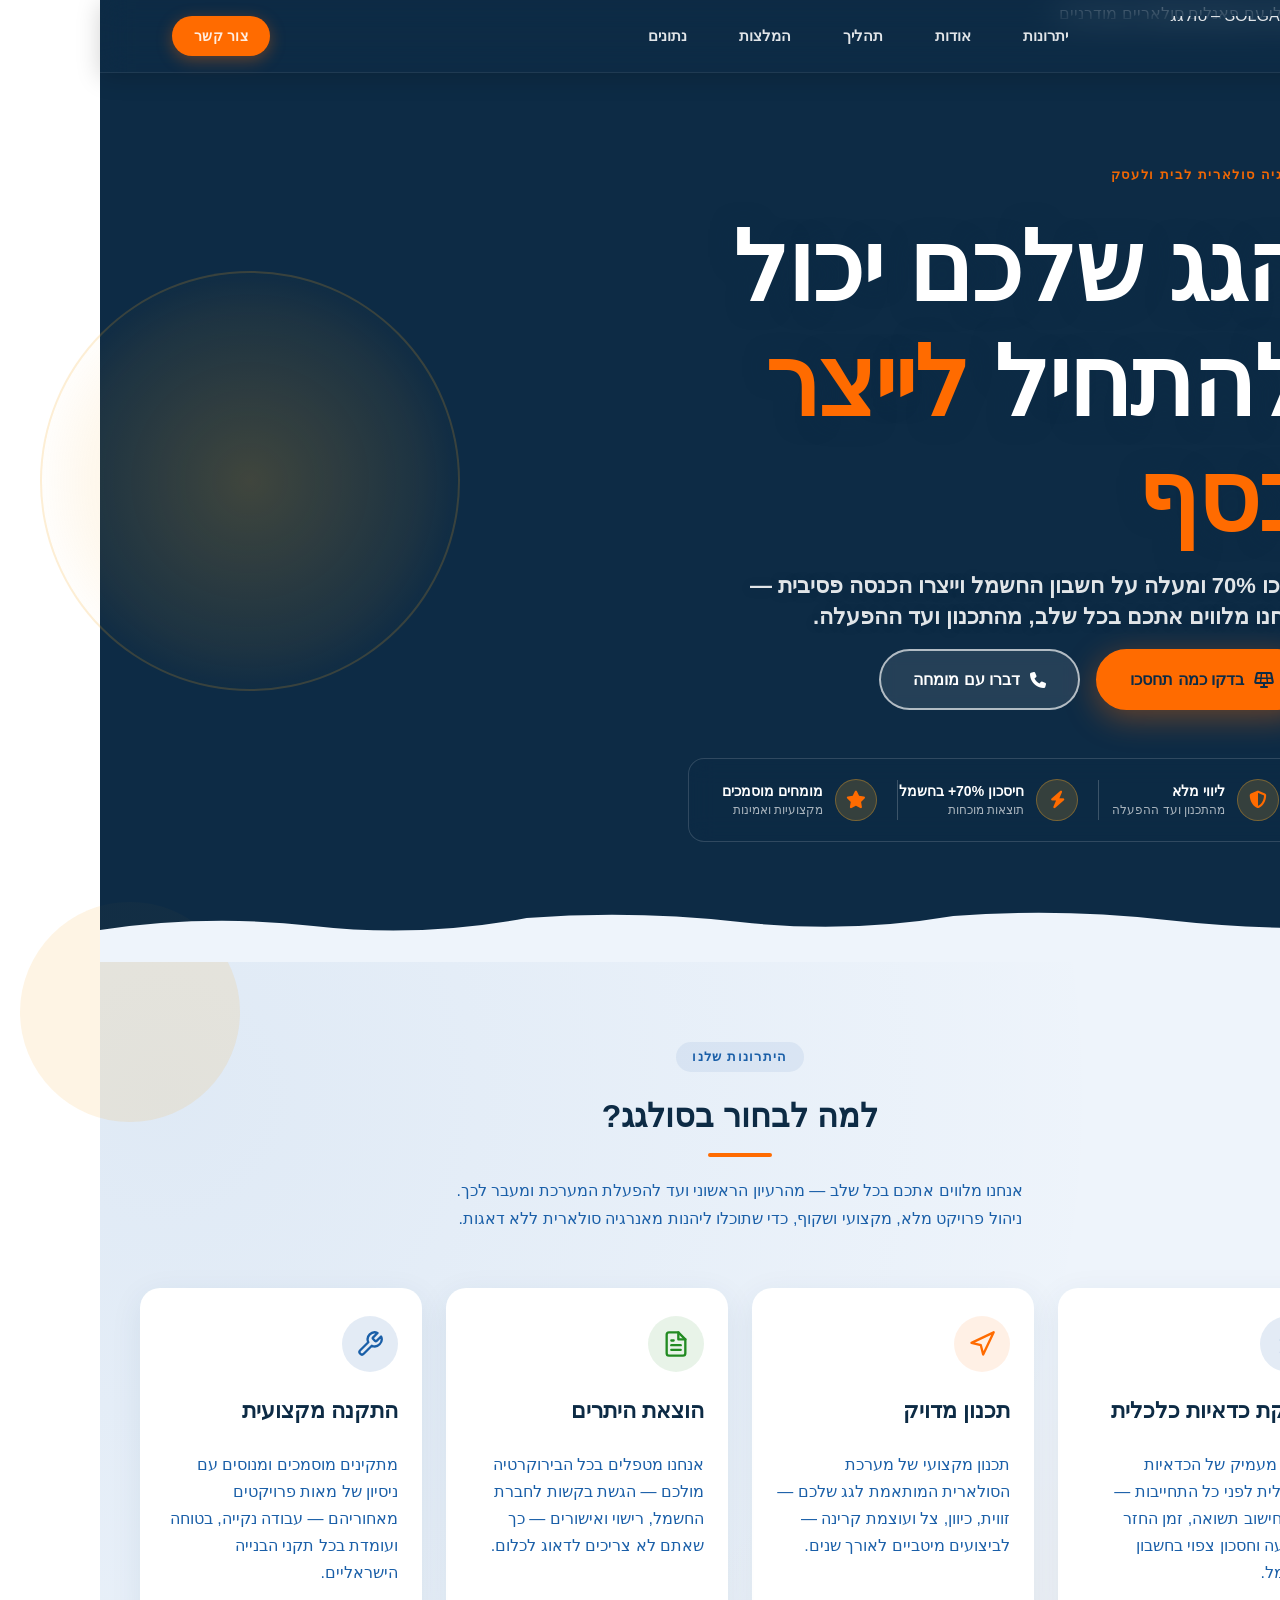
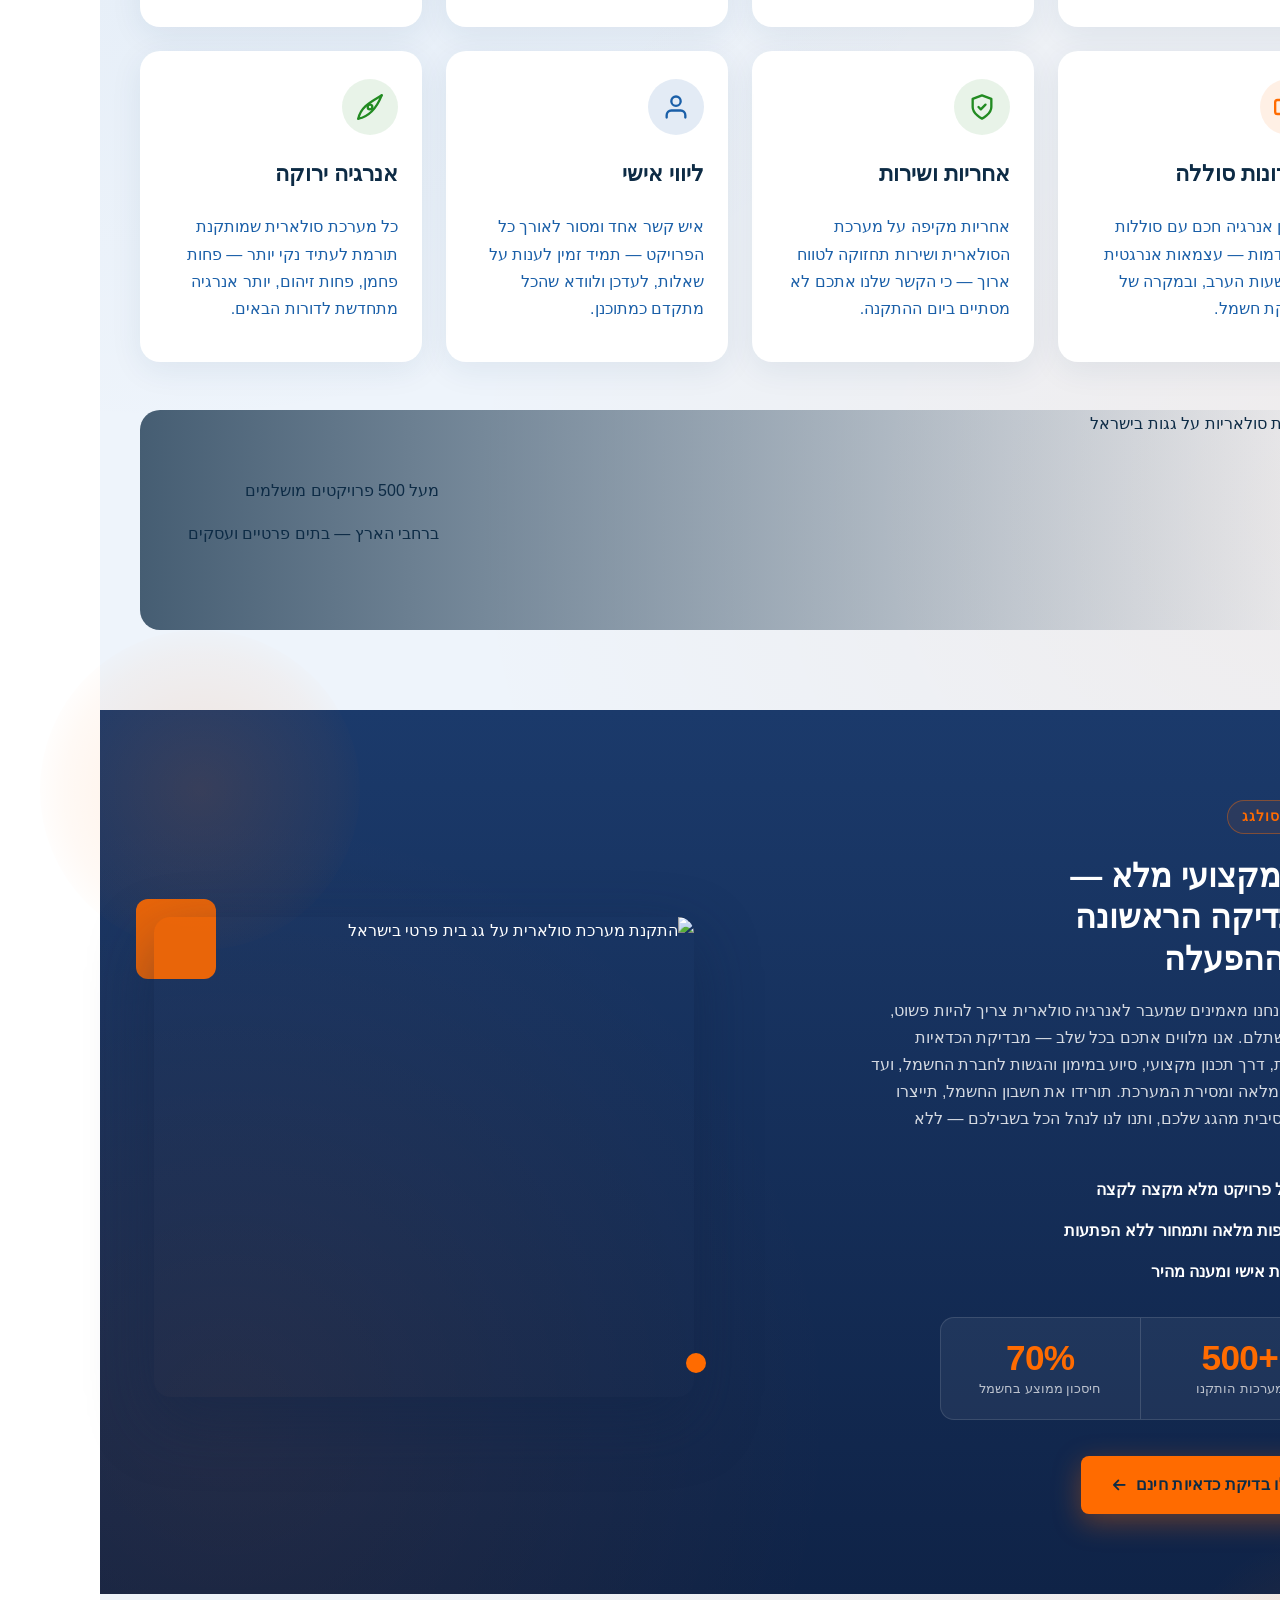
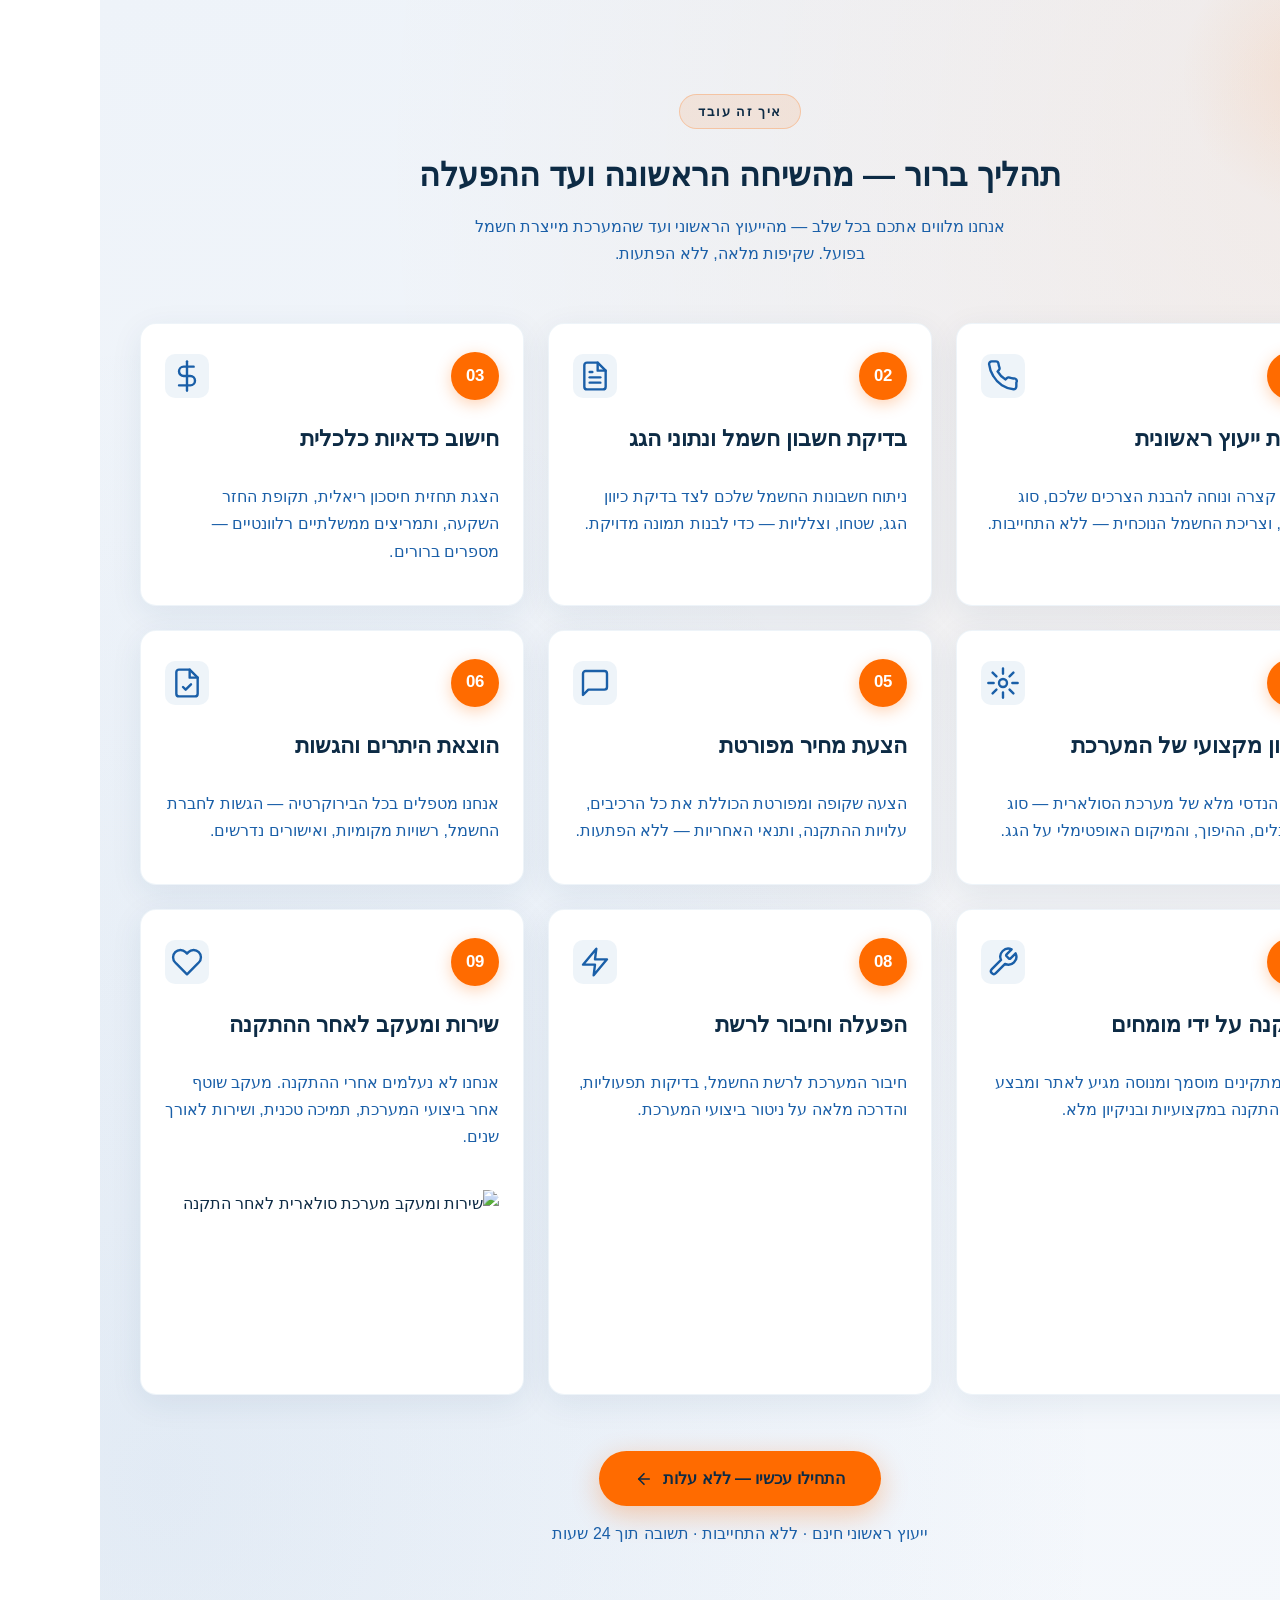
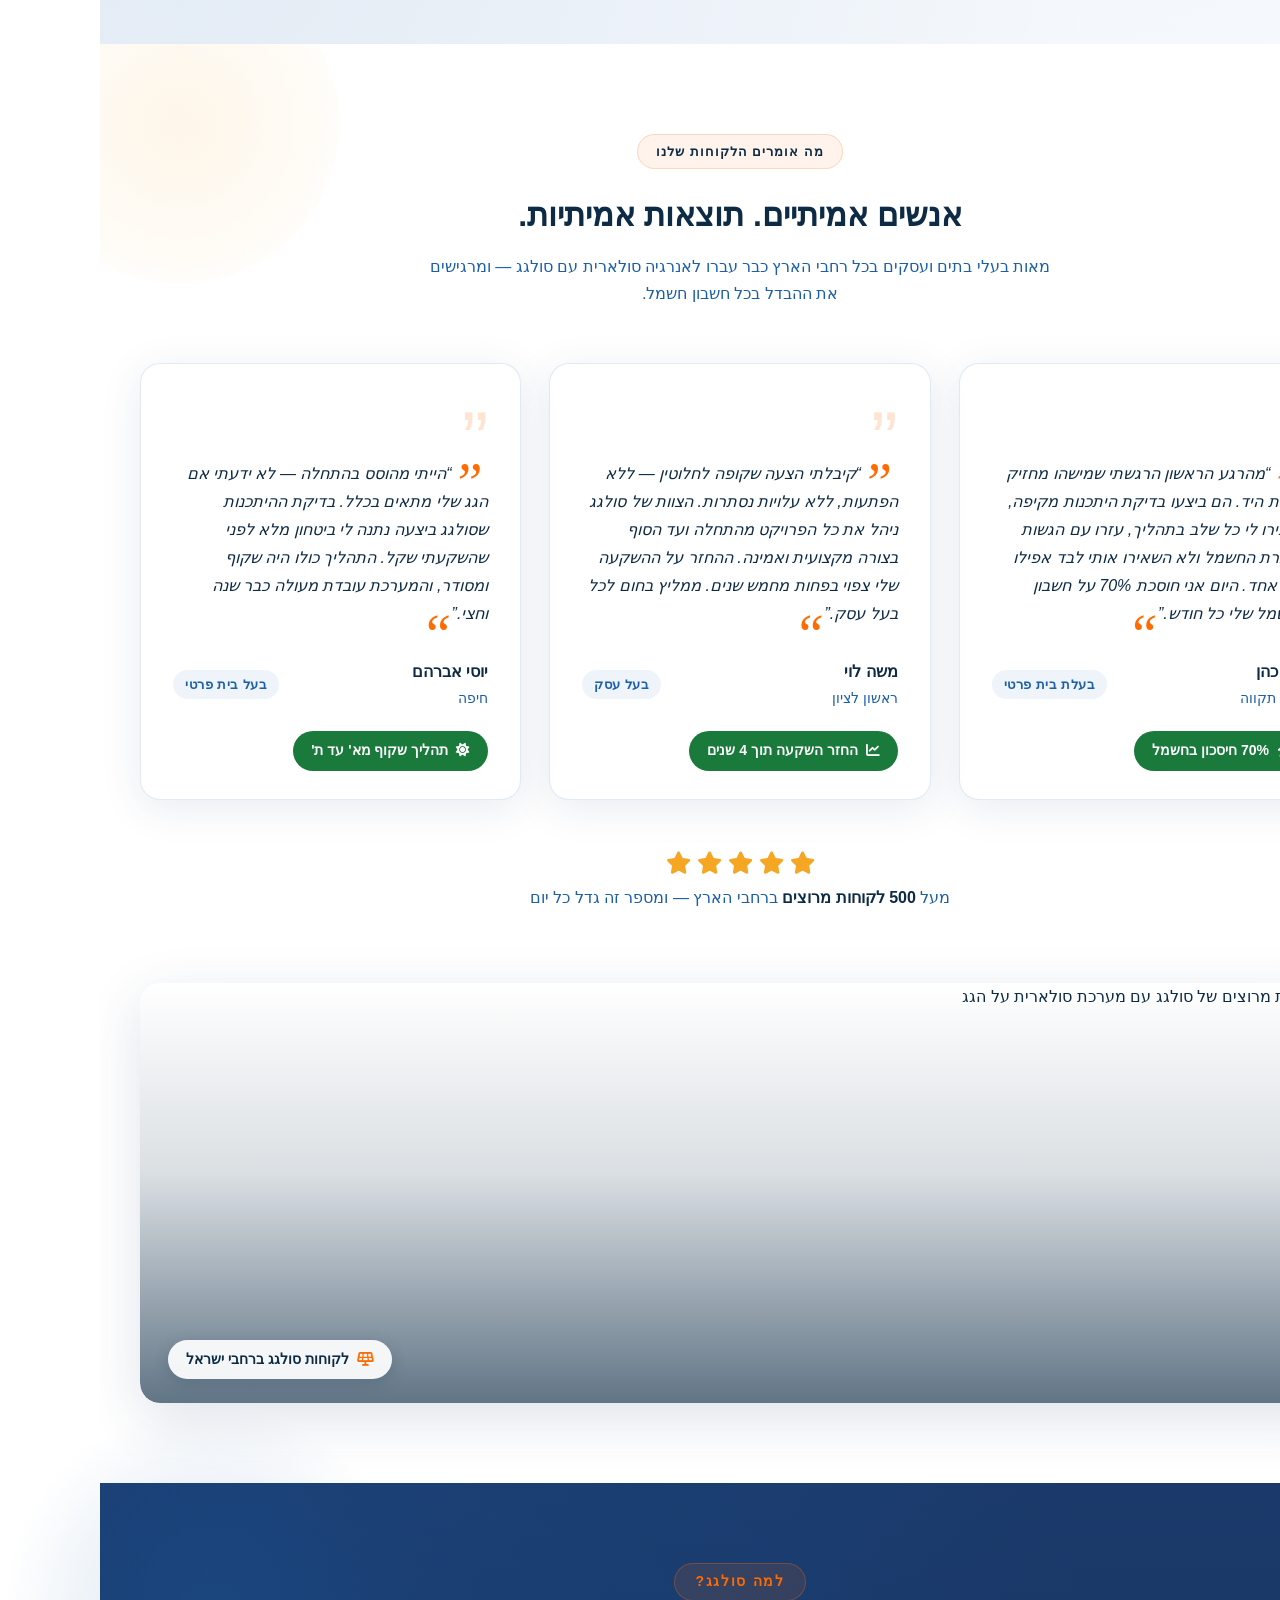
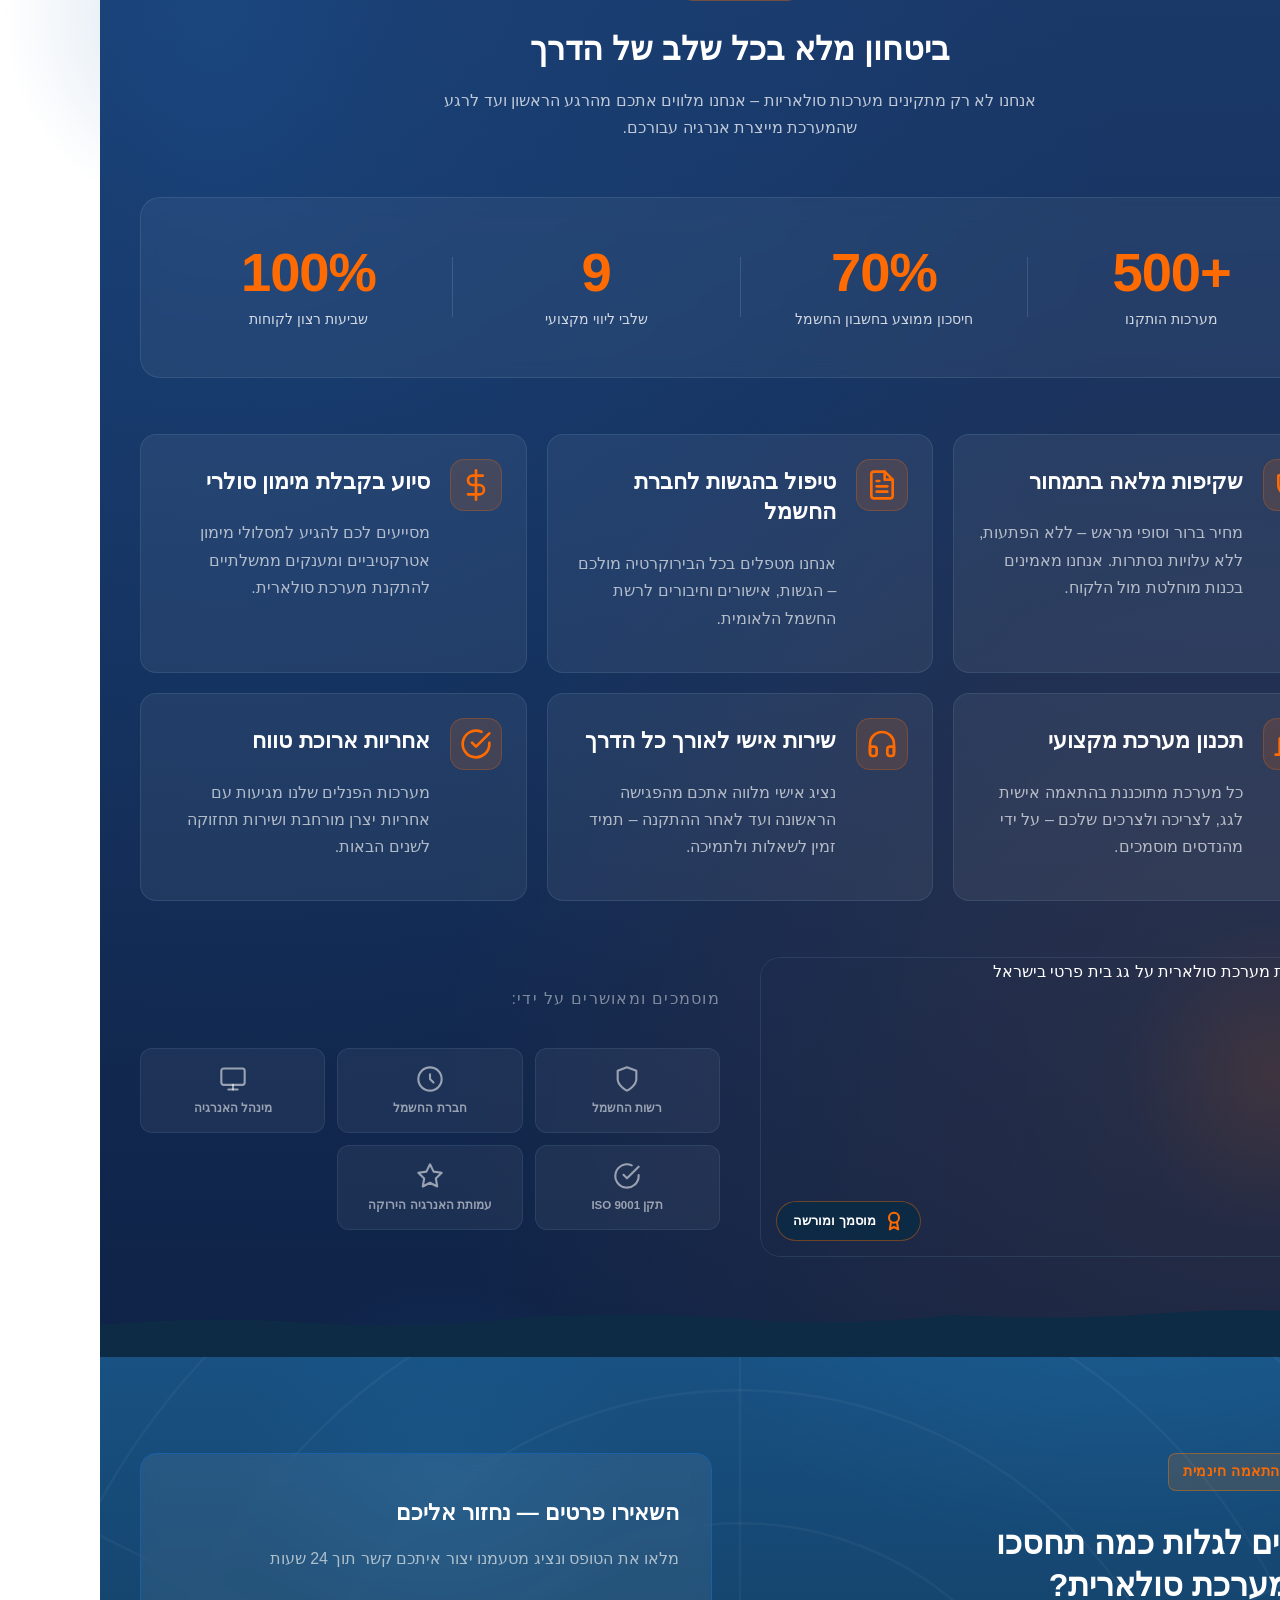
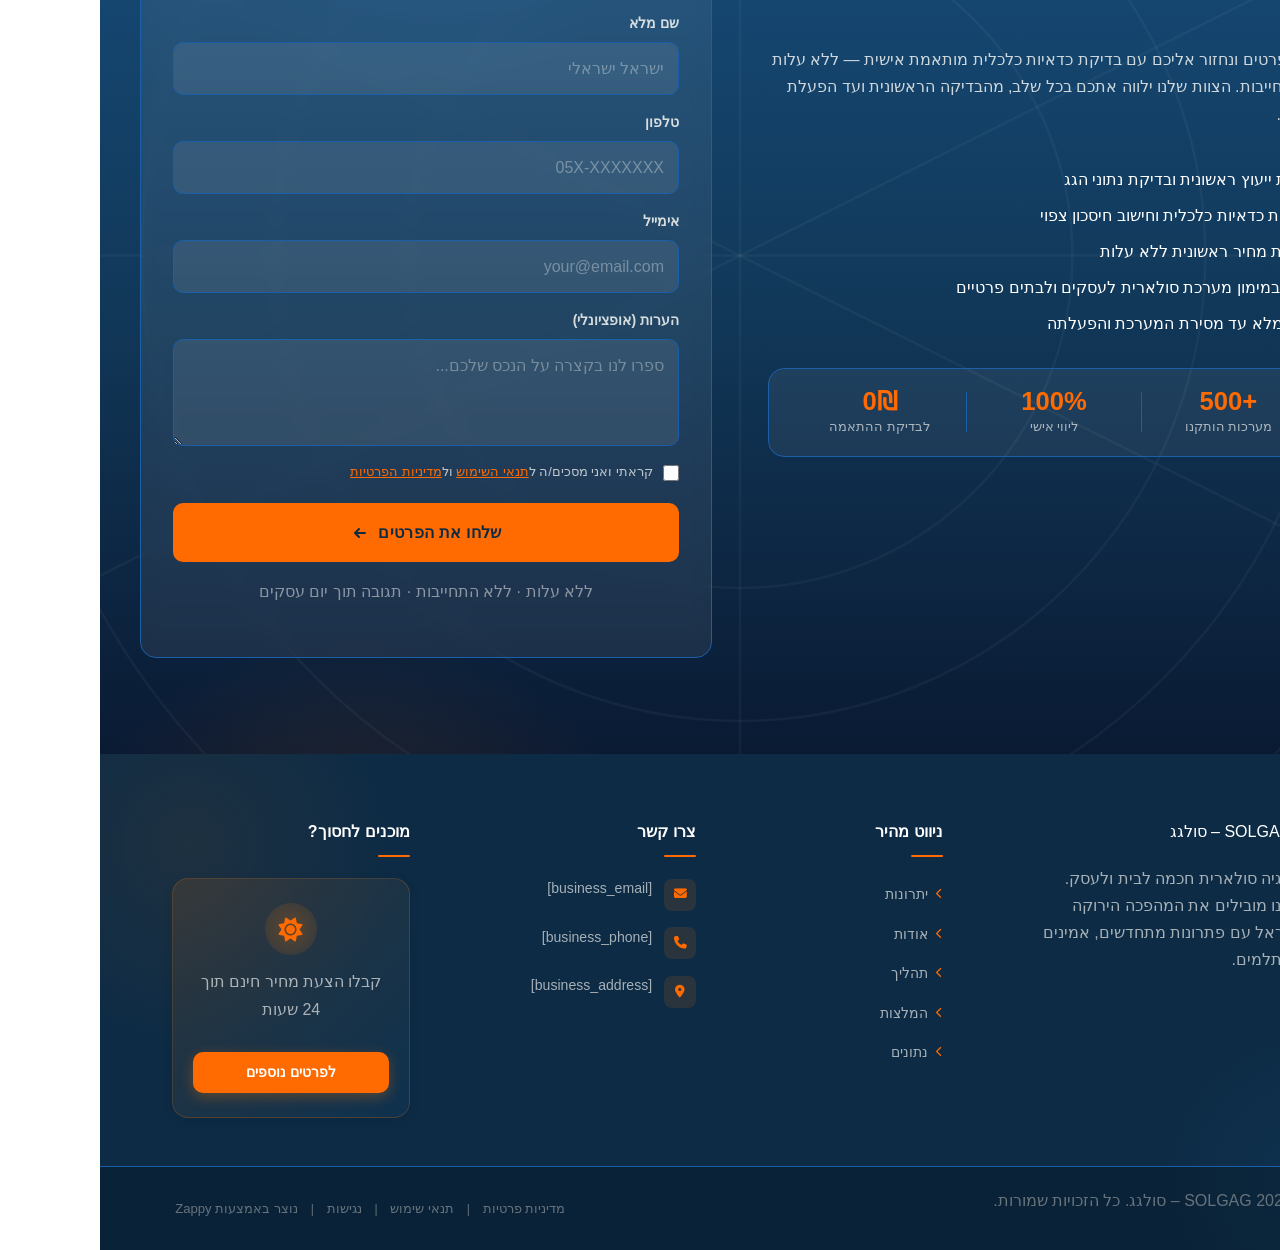
==== commit 49cfbed2: "Background sync: Progressive GitHub Sync" ====
--- a/public/index.html
+++ b/public/index.html
@@ -1 +1 @@
-<!doctype html><html dir="rtl" lang="he"><head><meta charset="UTF-8"><meta content="width=device-width,initial-scale=1" name="viewport"><meta content="index, follow" name="robots"><title>בדיקת כדאיות כלכלית — SOLGAG – סולגג</title><meta content="SOLGG (סולגג) is an Israeli solar energy company specializing in the installation of solar systems for private homes and businesses. The company differentiates " name="description"><meta content="בדיקת כדאיות כלכלית, תכנון מערכת סולארית לבית פרטי, בדיקת כדאיות כלכלית פאנלים סולאריים, מימון מערכת סולארית לעסקים" name="keywords"><link href="/assets/favicon.ico" rel="icon" type="image/x-icon"><link href="/assets/favicon-16x16.png" rel="icon" type="image/png" sizes="16x16"><link href="/assets/favicon-32x32.png" rel="icon" type="image/png" sizes="32x32"><link href="/assets/favicon-48x48.png" rel="icon" type="image/png" sizes="48x48"><link href="/assets/favicon-192x192.png" rel="icon" type="image/png" sizes="192x192"><link href="/assets/favicon-512x512.png" rel="icon" type="image/png" sizes="512x512"><link href="/assets/apple-touch-icon.png" rel="apple-touch-icon"><script>!function(){"use strict";var t="8fbefe98-b01d-4607-a18d-50ab0d344325",e="https://api.zappy5.com/api/analytics/track",a=18e5,n=2592e6,o=!0,i=!0,r=!0;var s=function(){var e="zappy_visitor_"+t,a=null;try{if(a=localStorage.getItem(e)){var o=JSON.parse(a),i=Date.now();if(i-o.created<n)return o.lastSeen=i,localStorage.setItem(e,JSON.stringify(o)),o.id}}catch(t){console.warn("Zappy Analytics: LocalStorage not available")}var r="zv_"+Date.now()+"_"+Math.random().toString(36).substr(2,9);try{localStorage.setItem(e,JSON.stringify({id:r,created:Date.now(),lastSeen:Date.now()}))}catch(t){}return r}(),c=function(){var e="zappy_session_"+t,n=null;try{if(n=sessionStorage.getItem(e)){var o=JSON.parse(n),i=Date.now();if(i-o.timestamp<a)return o.timestamp=i,sessionStorage.setItem(e,JSON.stringify(o)),o.id}}catch(t){console.warn("Zappy Analytics: SessionStorage not available")}var r="zs_"+Date.now()+"_"+Math.random().toString(36).substr(2,9);try{sessionStorage.setItem(e,JSON.stringify({id:r,timestamp:Date.now()}))}catch(t){}return r}();function l(a,n){n=n||{};var o={website_id:t,event_type:a,page_path:window.location.pathname,referrer:document.referrer||"direct",visitor_id:s,session_id:c,metadata:n};if(navigator.sendBeacon){var i=new Blob([JSON.stringify(o)],{type:"application/json"});navigator.sendBeacon(e,i)}else fetch(e,{method:"POST",headers:{"Content-Type":"application/json"},body:JSON.stringify(o),keepalive:!0}).catch(function(t){console.warn("Zappy Analytics: Failed to track event",t)})}o&&l("pageview",{title:document.title,url:window.location.href}),i&&document.addEventListener("click",function(t){var e=t.target;if("BUTTON"===e.tagName||e.closest("button")){var a="BUTTON"===e.tagName?e:e.closest("button");l("click",{element:"button",text:a.textContent.trim().substring(0,100),id:a.id||null,class:a.className||null})}else if("A"===e.tagName||e.closest("a")){var n="A"===e.tagName?e:e.closest("a");l("navigation",{element:"link",text:n.textContent.trim().substring(0,100),href:n.href,external:n.hostname!==window.location.hostname})}},!0),r&&document.addEventListener("submit",function(t){var e=t.target;l("form_submit",{form_id:e.id||null,form_name:e.name||null,form_action:e.action||null,form_method:e.method||"GET"})},!0);var d=Date.now();window.addEventListener("beforeunload",function(){l("page_unload",{time_on_page:Math.floor((Date.now()-d)/1e3),page_path:window.location.pathname})}),window.zappyAnalytics={track:l,getVisitorId:function(){return s},getSessionId:function(){return c}}}()</script><meta content="בדיקת כדאיות כלכלית — SOLGAG – סולגג" property="og:title"><meta content="SOLGG (סולגג) is an Israeli solar energy company specializing in the installation of solar systems for private homes and businesses. The company differentiates " property="og:description"><meta content="summary_large_image" name="twitter:card"><meta content="בדיקת כדאיות כלכלית — SOLGAG – סולגג" name="twitter:title"><meta content="SOLGG (סולגג) is an Israeli solar energy company specializing in the installation of solar systems for private homes and businesses. The company differentiates " name="twitter:description"><meta content="website" property="og:type"><meta content="he_IL" property="og:locale"><link href="https://cdnjs.cloudflare.com/ajax/libs/font-awesome/6.4.0/css/all.min.css" rel="stylesheet"><style>.skip-link{position:absolute;transform:translateY(-200%);left:0;top:0;padding:12px 18px;background:var(--bg-dark,#1a1a1a);color:var(--text-light,#fff);font-weight:600;border-radius:0 0 8px 0;z-index:10000}.skip-link:focus{transform:none;outline:2px solid var(--ring,#fff);outline-offset:2px}:focus-visible{outline:2px solid var(--ring,currentColor);outline-offset:3px}</style><link href="/assets/favicon.ico" rel="icon" type="image/x-icon"><link href="/assets/favicon-16x16.png" rel="icon" type="image/png" sizes="16x16"><link href="/assets/favicon-32x32.png" rel="icon" type="image/png" sizes="32x32"><link href="/assets/favicon-48x48.png" rel="icon" type="image/png" sizes="48x48"><link href="/assets/favicon-192x192.png" rel="icon" type="image/png" sizes="192x192"><link href="/assets/favicon-512x512.png" rel="icon" type="image/png" sizes="512x512"><link href="/assets/apple-touch-icon.png" rel="apple-touch-icon"><link href="https://cdn.jsdelivr.net/npm/vanilla-cookieconsent@3/dist/cookieconsent.css" rel="stylesheet"><script src="https://cdn.jsdelivr.net/npm/vanilla-cookieconsent@3/dist/cookieconsent.umd.js"></script><script src="https://cdn.jsdelivr.net/gh/mickidum/acc_toolbar/acctoolbar/acctoolbar.min.js"></script><style data-zappy-section-v2-css="true">.index-hero-section{position:relative;width:100%;min-height:100vh;overflow:visible;background-color:var(--bg-dark);color:var(--text-light);display:flex;align-items:center;padding-bottom:80px}.index-hero-section .index-hero-bg{position:absolute;inset:0;z-index:0;overflow:hidden}.index-hero-section .index-hero-bg img{width:100%;height:100%;object-fit:cover;object-position:center center;display:block}.index-hero-section .index-hero-scrim{position:absolute;inset:0;z-index:1;pointer-events:none;background-image:linear-gradient(105deg,rgba(13,43,69,.88) 0,rgba(13,43,69,.72) 40%,rgba(13,43,69,.3) 70%,rgba(13,43,69,.1) 100%)}.index-hero-section .index-hero-sun-motif{position:absolute;inset-inline-end:-60px;top:50%;transform:translateY(-50%);width:420px;height:420px;border-radius:50%;background:radial-gradient(circle,rgba(245,166,35,.22) 0,rgba(245,166,35,.08) 55%,transparent 75%);z-index:2;pointer-events:none;border:2px solid rgba(245,166,35,.18)}.index-hero-section .index-hero-container{position:relative;z-index:10;width:100%;max-width:1200px;margin:0 auto;padding:160px 32px 40px}.index-hero-section .index-hero-content{max-width:680px;margin-inline-start:0;text-align:right}.index-hero-section .index-hero-eyebrow{display:inline-block;font-family:'Noto Sans Hebrew',Assistant,sans-serif;font-size:.8rem;font-weight:700;letter-spacing:.12em;text-transform:uppercase;color:var(--accent);margin-bottom:16px;opacity:.95}.index-hero-section .index-hero-headline{font-family:'Noto Sans Hebrew','Simpler Pro',sans-serif;font-size:3rem;font-weight:800;line-height:1.15;letter-spacing:-.01em;color:var(--text-light);margin:0 0 20px;text-shadow:0 2px 24px rgba(13,43,69,.55)}.index-hero-section .index-hero-accent{color:var(--accent);-webkit-text-fill-color:var(--accent);position:relative}.index-hero-section .index-hero-subtitle{font-family:'Noto Sans Hebrew',Assistant,sans-serif;font-size:1.125rem;font-weight:400;line-height:1.7;color:rgba(255,255,255,.88);margin:0 0 36px;text-shadow:0 1px 8px rgba(13,43,69,.45);max-width:580px}.index-hero-section .index-hero-ctas{display:flex;flex-direction:row;align-items:center;gap:16px;flex-wrap:wrap;margin-bottom:48px}.index-hero-section .index-hero-btn-primary{display:inline-flex;align-items:center;gap:10px;background:var(--accent);color:#fff;font-family:'Noto Sans Hebrew',Assistant,sans-serif;font-size:1rem;font-weight:700;padding:15px 32px;border-radius:100px;text-decoration:none;border:2px solid var(--accent);transition:all .3s cubic-bezier(.4, 0, .2, 1);box-shadow:0 8px 32px rgba(255,107,0,.38);white-space:nowrap}.index-hero-section .index-hero-btn-primary:hover{background:#e05e00;border-color:#e05e00;transform:translateY(-3px);box-shadow:0 16px 48px rgba(255,107,0,.5)}.index-hero-section .index-hero-btn-ghost{display:inline-flex;align-items:center;gap:10px;background:rgba(255,255,255,.1);backdrop-filter:blur(8px);-webkit-backdrop-filter:blur(8px);color:#fff;font-family:'Noto Sans Hebrew',Assistant,sans-serif;font-size:1rem;font-weight:600;padding:15px 32px;border-radius:100px;text-decoration:none;border:2px solid rgba(255,255,255,.65);transition:all .3s cubic-bezier(.4, 0, .2, 1);white-space:nowrap}.index-hero-section .index-hero-btn-ghost:hover{background:rgba(255,255,255,.2);border-color:#fff;transform:translateY(-3px);box-shadow:0 8px 32px rgba(255,255,255,.18)}.index-hero-section .index-hero-trust{display:flex;flex-direction:row;align-items:center;gap:0;background:rgba(13,43,69,.6);backdrop-filter:blur(12px);-webkit-backdrop-filter:blur(12px);border:1px solid rgba(255,255,255,.15);border-radius:16px;padding:20px 28px;max-width:620px}.index-hero-section .index-hero-trust-item{display:flex;flex-direction:row;align-items:center;gap:12px;flex:1;min-width:0}.index-hero-section .index-hero-trust-divider{width:1px;height:40px;background:rgba(255,255,255,.2);margin:0 20px;flex-shrink:0}.index-hero-section .index-hero-trust-icon{display:flex;align-items:center;justify-content:center;width:42px;height:42px;border-radius:50%;background:rgba(245,166,35,.18);color:var(--accent);font-size:1.1rem;flex-shrink:0;border:1px solid rgba(245,166,35,.35)}.index-hero-section .index-hero-trust-text{display:flex;flex-direction:column;gap:2px;min-width:0}.index-hero-section .index-hero-trust-text strong{font-family:'Noto Sans Hebrew',Assistant,sans-serif;font-size:.875rem;font-weight:700;color:var(--text-light);line-height:1.3;white-space:nowrap}.index-hero-section .index-hero-trust-text span{font-family:'Noto Sans Hebrew',Assistant,sans-serif;font-size:.75rem;font-weight:400;color:rgba(255,255,255,.65);line-height:1.4;white-space:nowrap}.index-hero-section .index-hero-divider-wrapper{position:absolute;bottom:0;left:0;width:100%;height:80px;pointer-events:none;z-index:5}.index-hero-section .index-hero-divider-wrapper svg{display:block;width:100%;height:100%}@media (max-width:1024px){.index-hero-section .index-hero-sun-motif{width:300px;height:300px;inset-inline-end:-40px}.index-hero-section .index-hero-trust{flex-wrap:wrap;gap:16px;padding:16px 20px}.index-hero-section .index-hero-trust-divider{display:none}.index-hero-section .index-hero-trust-item{flex:0 0 calc(33% - 12px)}}@media (max-width:768px){.index-hero-section{min-height:100svh;padding-bottom:80px}.index-hero-section .index-hero-container{padding:110px 16px 32px}.index-hero-section .index-hero-content{max-width:100%}.index-hero-section .index-hero-headline{font-size:2.1rem;line-height:1.2;margin-bottom:14px}.index-hero-section .index-hero-subtitle{font-size:1rem;margin-bottom:28px}.index-hero-section .index-hero-br{display:none}.index-hero-section .index-hero-ctas{flex-direction:column;align-items:stretch;gap:12px;margin-bottom:32px}.index-hero-section .index-hero-btn-ghost,.index-hero-section .index-hero-btn-primary{justify-content:center;padding:14px 24px;font-size:.95rem}.index-hero-section .index-hero-trust{flex-direction:column;align-items:flex-start;gap:16px;padding:16px;max-width:100%}.index-hero-section .index-hero-trust-divider{display:none}.index-hero-section .index-hero-trust-item{flex:0 0 auto;width:100%}.index-hero-section .index-hero-trust-text strong{white-space:normal}.index-hero-section .index-hero-trust-text span{white-space:normal}.index-hero-section .index-hero-sun-motif{display:none}.index-hero-section .index-hero-scrim{background-image:linear-gradient(160deg,rgba(13,43,69,.92) 0,rgba(13,43,69,.78) 50%,rgba(13,43,69,.45) 100%)}}.hero .hero-title,.hero h1,.hero-section h1,.hero-title,[class*=hero-] h1,[class~=hero] h1{font-size:min(var(--display-xl, 6rem), 6rem)!important;line-height:var(--leading-display, 1.05)}@media (max-width:768px){.hero .hero-title,.hero h1,.hero-section h1,.hero-title,[class*=hero-] h1,[class~=hero] h1{font-size:clamp(2rem, 9vw, 3rem)!important}}</style><style data-zappy-section-v2-css="true">.index-features-section{background-color:#eef4fb;background-image:radial-gradient(ellipse at 5% 10%,rgba(26,95,168,.07) 0,transparent 55%),radial-gradient(ellipse at 95% 85%,rgba(255,107,0,.06) 0,transparent 50%);color:var(--text-dark);padding:80px 24px 80px;position:relative;overflow:visible;direction:rtl;font-family:'Noto Sans Hebrew',Assistant,sans-serif}.index-features-section .index-features-sun-accent{position:absolute;inset-inline-end:-80px;top:-60px;width:220px;height:220px;border-radius:50%;background:rgba(245,166,35,.12);pointer-events:none;z-index:0;aria-hidden:true}.index-features-section .index-features-container{max-width:1200px;margin:0 auto;position:relative;z-index:1}.index-features-section .index-features-header{text-align:center;margin-bottom:56px}.index-features-section .index-features-eyebrow{display:inline-block;font-size:.8rem;font-weight:700;letter-spacing:.1em;text-transform:uppercase;color:var(--primary);background:rgba(26,95,168,.08);border-radius:100px;padding:4px 16px;margin-bottom:16px}.index-features-section .index-features-title{font-family:'Noto Sans Hebrew','Simpler Pro',sans-serif;font-size:2rem;font-weight:700;line-height:1.2;color:var(--secondary);margin:0 0 12px}.index-features-section .index-features-title-underline{width:64px;height:4px;background:var(--accent);border-radius:2px;margin:0 auto 20px}.index-features-section .index-features-subtitle{font-size:1rem;line-height:1.7;color:var(--text-muted);max-width:600px;margin:0 auto;text-align:center}.index-features-section .index-features-grid{display:grid;grid-template-columns:repeat(4,1fr);gap:24px;direction:rtl;margin-bottom:48px}.index-features-section .index-feature-card{background:var(--bg-light);border-radius:20px;box-shadow:0 8px 32px rgba(27,58,107,.08);padding:28px 24px 24px;display:flex;flex-direction:column;align-items:flex-start;gap:16px;transition:transform .25s ease,box-shadow .25s ease;cursor:default;min-width:0}.index-features-section .index-feature-card:hover{transform:translateY(-6px);box-shadow:0 16px 48px rgba(27,58,107,.14)}.index-features-section .index-feature-icon-wrap{width:56px;height:56px;border-radius:50%;display:flex;align-items:center;justify-content:center;flex-shrink:0}.index-features-section .index-feature-icon-blue{background:rgba(26,95,168,.12);color:var(--primary)}.index-features-section .index-feature-icon-orange{background:rgba(255,107,0,.1);color:var(--accent)}.index-features-section .index-feature-icon-green{background:rgba(34,139,34,.1);color:#228b22}.index-features-section .index-feature-content{display:flex;flex-direction:column;gap:8px}.index-features-section .index-feature-title{font-family:'Noto Sans Hebrew','Simpler Pro',sans-serif;font-size:1.1rem;font-weight:700;line-height:1.3;color:var(--secondary);margin:0;text-align:right}.index-features-section .index-feature-desc{font-size:.9rem;line-height:1.7;color:var(--text-muted);margin:0;text-align:right}.index-features-section .index-features-banner{margin-top:16px}.index-features-section .index-features-banner-image-wrap{position:relative;border-radius:20px;overflow:hidden;height:220px}.index-features-section .index-features-banner-img{width:100%;height:100%;object-fit:cover;display:block;z-index:1;position:relative}.index-features-section .index-features-banner-overlay{position:absolute;inset:0;background:linear-gradient(90deg,rgba(13,43,69,.75) 0,rgba(13,43,69,.3) 60%,transparent 100%);z-index:2;pointer-events:none}.index-features-section .index-features-banner-text{position:absolute;inset-inline-end:48px;top:50%;transform:translateY(-50%);z-index:3;text-align:right}.index-features-section .index-features-banner-label{font-family:'Noto Sans Hebrew','Simpler Pro',sans-serif;font-size:1.5rem;font-weight:700;color:var(--text-light);margin:0 0 6px;line-height:1.2}.index-features-section .index-features-banner-sub{font-size:1rem;color:rgba(255,255,255,.82);margin:0;line-height:1.5}.index-features-section .index-features-dot-accent{position:absolute;bottom:20px;inset-inline-start:32px;width:16px;height:16px;border-radius:50%;background:var(--accent);z-index:4;pointer-events:none}@media (max-width:1024px){.index-features-section .index-features-grid{grid-template-columns:repeat(2,1fr)}}@media (max-width:768px){.index-features-section{padding:60px 16px 60px}.index-features-section .index-features-grid{grid-template-columns:1fr!important;gap:16px}.index-features-section .index-features-header{margin-bottom:36px}.index-features-section .index-features-title{font-size:1.6rem}.index-features-section .index-feature-card{padding:20px 16px;gap:12px}.index-features-section .index-features-banner-image-wrap{height:160px;border-radius:14px}.index-features-section .index-features-banner-text{inset-inline-end:20px}.index-features-section .index-features-banner-label{font-size:1.1rem}.index-features-section .index-features-banner-sub{font-size:.875rem}.index-features-section .index-features-sun-accent{width:120px;height:120px;inset-inline-end:-30px;top:-20px}}</style><style data-zappy-section-v2-css="true">.index-about-section{position:relative;background-color:#0d2b45;background-image:radial-gradient(circle at 10% 80%,rgba(255,107,0,.08) 0,transparent 45%),linear-gradient(180deg,#1b3a6b 0,#0f2347 100%);color:var(--text-light);padding:90px 20px 80px;overflow:visible;direction:rtl}.index-about-section .about-sun-deco{position:absolute;top:-80px;inset-inline-end:-60px;width:320px;height:320px;border-radius:50%;background:radial-gradient(circle,rgba(255,107,0,.13) 0,rgba(255,107,0,.04) 60%,transparent 75%);pointer-events:none;z-index:0;aria-hidden:true}.index-about-section .about-container{max-width:1200px;margin:0 auto;display:grid;grid-template-columns:1fr 1fr;gap:64px;align-items:center;position:relative;z-index:1;direction:rtl}.index-about-section .about-content{display:flex;flex-direction:column;align-items:flex-start;gap:0}.index-about-section .about-eyebrow{display:inline-block;font-family:'Noto Sans Hebrew',Assistant,sans-serif;font-size:.875rem;font-weight:700;letter-spacing:.08em;color:var(--accent);text-transform:uppercase;margin-bottom:14px;padding:4px 14px;border:1.5px solid rgba(255,107,0,.4);border-radius:20px;background:rgba(255,107,0,.08)}.index-about-section .about-headline{font-family:'Noto Sans Hebrew','Simpler Pro',sans-serif;font-size:2rem;font-weight:700;line-height:1.3;color:var(--text-light);margin:0 0 20px 0;text-align:right}.index-about-section .about-body{font-family:'Noto Sans Hebrew',Assistant,sans-serif;font-size:1rem;line-height:1.7;color:rgba(255,255,255,.82);margin:0 0 28px 0;text-align:right;max-width:480px}.index-about-section .about-checklist{list-style:none;padding:0;margin:0 0 32px 0;display:flex;flex-direction:column;gap:14px;width:100%}.index-about-section .about-checklist li{display:flex;flex-direction:row;align-items:center;gap:12px;font-family:'Noto Sans Hebrew',Assistant,sans-serif;font-size:1rem;font-weight:600;color:var(--text-light);text-align:right}.index-about-section .about-checklist .check-icon{flex-shrink:0;color:var(--accent);font-size:1.25rem;line-height:1;display:flex;align-items:center;justify-content:center}.index-about-section .about-stats{display:flex;flex-direction:row;align-items:stretch;gap:0;margin-bottom:36px;background:rgba(255,255,255,.06);border:1px solid rgba(255,255,255,.12);border-radius:14px;overflow:hidden;width:100%;max-width:400px}.index-about-section .stat-box{flex:1;display:flex;flex-direction:column;align-items:center;justify-content:center;padding:22px 16px;gap:4px;text-align:center}.index-about-section .stat-divider{width:1px;background:rgba(255,255,255,.15);flex-shrink:0}.index-about-section .stat-number{font-family:'Noto Sans Hebrew','Simpler Pro',sans-serif;font-size:2.2rem;font-weight:800;color:var(--accent);line-height:1;letter-spacing:-.02em}.index-about-section .stat-label{font-family:'Noto Sans Hebrew',Assistant,sans-serif;font-size:.8rem;color:rgba(255,255,255,.7);font-weight:500;text-align:center;line-height:1.4}.index-about-section .about-cta-btn{display:inline-flex;align-items:center;gap:10px;background:var(--accent);color:#fff;font-family:'Noto Sans Hebrew',Assistant,sans-serif;font-size:1rem;font-weight:700;padding:15px 32px;border-radius:8px;text-decoration:none;transition:background .3s ease,transform .25s ease,box-shadow .3s ease;box-shadow:0 8px 28px rgba(255,107,0,.35);letter-spacing:.01em;white-space:nowrap}.index-about-section .about-cta-btn:hover{background:#e05a00;transform:translateY(-3px);box-shadow:0 14px 36px rgba(255,107,0,.45)}.index-about-section .about-cta-btn i{font-size:.9rem;transition:transform .25s ease}.index-about-section .about-cta-btn:hover i{transform:translateX(-4px)}.index-about-section .about-image-col{display:flex;align-items:center;justify-content:center;position:relative}.index-about-section .about-image-wrapper{position:relative;width:100%;max-width:540px}.index-about-section .about-corner-accent{position:absolute;top:-18px;inset-inline-end:-18px;width:80px;height:80px;border-radius:12px;background:var(--accent);z-index:0;pointer-events:none;opacity:.9}.index-about-section .about-dot-accent{position:absolute;bottom:24px;inset-inline-start:-12px;width:20px;height:20px;border-radius:50%;background:var(--accent);z-index:3;pointer-events:none}.index-about-section .about-photo{display:block;width:100%;height:480px;object-fit:cover;border-radius:16px;box-shadow:0 24px 64px rgba(15,35,71,.45);position:relative;z-index:1}@media (max-width:900px){.index-about-section .about-container{grid-template-columns:1fr;gap:40px}.index-about-section .about-content{order:1}.index-about-section .about-image-col{order:2}.index-about-section .about-headline{font-size:1.65rem}}@media (max-width:768px){.index-about-section{padding:60px 16px 60px}.index-about-section .about-container{grid-template-columns:1fr!important;gap:32px;padding:0}.index-about-section .about-body{max-width:100%}.index-about-section .about-headline{font-size:1.5rem;line-height:1.35}.index-about-section .about-photo{height:280px}.index-about-section .about-stats{max-width:100%}.index-about-section .stat-number{font-size:1.8rem}.index-about-section .about-corner-accent{width:52px;height:52px;top:-10px;inset-inline-end:-10px}.index-about-section .about-dot-accent{width:14px;height:14px;bottom:14px;inset-inline-start:-6px}.index-about-section .about-cta-btn{width:100%;justify-content:center;padding:15px 20px}.index-about-section .about-sun-deco{width:180px;height:180px;top:-40px;inset-inline-end:-30px}}</style><style data-zappy-section-v2-css="true">.index-process-section{position:relative;background-color:#eef3f9;background-image:radial-gradient(ellipse at 95% 10%,rgba(255,107,0,.07) 0,transparent 55%),radial-gradient(ellipse at 5% 90%,rgba(26,95,168,.08) 0,transparent 55%),linear-gradient(160deg,#eef3f9 0,#f5f8fc 100%);color:var(--text-dark);padding:100px 24px 80px;overflow:visible;direction:rtl}.index-process-section .index-process-container{max-width:1200px;margin:0 auto;position:relative;z-index:1}.index-process-section .index-process-header{text-align:center;margin-bottom:56px}.index-process-section .index-process-eyebrow{display:inline-block;font-family:'Noto Sans Hebrew',Assistant,sans-serif;font-size:.8rem;font-weight:700;letter-spacing:.12em;text-transform:uppercase;color:var(--accent);background:rgba(255,107,0,.1);border:1px solid rgba(255,107,0,.25);border-radius:100px;padding:6px 18px;margin-bottom:18px}.index-process-section .index-process-title{font-family:'Noto Sans Hebrew','Simpler Pro',sans-serif;font-size:2rem;font-weight:700;line-height:1.3;color:var(--secondary);margin:0 auto 16px;max-width:680px}.index-process-section .index-process-subtitle{font-family:'Noto Sans Hebrew',Assistant,sans-serif;font-size:1rem;line-height:1.7;color:var(--text-muted);max-width:560px;margin:0 auto;text-align:center}.index-process-section .index-process-grid{display:grid;grid-template-columns:repeat(3,1fr);gap:24px;direction:rtl;margin-bottom:56px}.index-process-section .index-process-card{background:#fff;border-radius:16px;box-shadow:0 8px 32px rgba(27,58,107,.08);padding:28px 24px 24px;display:flex;flex-direction:column;gap:12px;transition:transform .25s ease,box-shadow .25s ease;position:relative;overflow:hidden;border:1px solid rgba(26,95,168,.07)}.index-process-section .index-process-card:hover{transform:translateY(-4px);box-shadow:0 16px 48px rgba(27,58,107,.14)}.index-process-section .index-process-card--featured{grid-column:span 1}.index-process-section .index-process-card-top{display:flex;flex-direction:row;align-items:center;justify-content:space-between;margin-bottom:4px}.index-process-section .index-process-badge{display:flex;align-items:center;justify-content:center;width:48px;height:48px;border-radius:50%;background:var(--accent);color:#fff;font-family:'Noto Sans Hebrew','Simpler Pro',sans-serif;font-size:1.05rem;font-weight:800;letter-spacing:-.02em;flex-shrink:0;box-shadow:0 4px 16px rgba(255,107,0,.3)}.index-process-section .index-process-icon-wrap{width:44px;height:44px;border-radius:10px;background:rgba(26,95,168,.07);display:flex;align-items:center;justify-content:center;color:var(--primary);flex-shrink:0}.index-process-section .index-process-card-title{font-family:'Noto Sans Hebrew','Simpler Pro',sans-serif;font-size:1.1rem;font-weight:700;line-height:1.35;color:var(--secondary);margin:0;text-align:right}.index-process-section .index-process-card-desc{font-family:'Noto Sans Hebrew',Assistant,sans-serif;font-size:1rem;line-height:1.7;color:var(--text-muted);margin:0;text-align:right;flex-grow:1}.index-process-section .index-process-card-image-wrap{margin-top:12px;border-radius:10px;overflow:hidden;width:100%}.index-process-section .index-process-card-image-wrap img{width:100%;height:180px;object-fit:cover;display:block;border-radius:10px}.index-process-section .index-process-cta{display:flex;flex-direction:column;align-items:center;gap:14px;text-align:center}.index-process-section .index-process-cta-btn{display:inline-flex;align-items:center;gap:10px;border-radius:100px;padding:14px 36px;font-weight:700;font-family:'Noto Sans Hebrew',Assistant,sans-serif;font-size:1rem;background:var(--accent);color:#fff;border:none;text-decoration:none;box-shadow:0 8px 28px rgba(255,107,0,.32);transition:background .2s ease,transform .2s ease,box-shadow .2s ease;cursor:pointer}.index-process-section .index-process-cta-btn:hover{background:#e05e00;transform:translateY(-2px);box-shadow:0 12px 36px rgba(255,107,0,.42)}.index-process-section .index-process-cta-btn svg{flex-shrink:0}.index-process-section .index-process-cta-note{font-family:'Noto Sans Hebrew',Assistant,sans-serif;font-size:.875rem;line-height:1.6;color:var(--text-muted);margin:0;text-align:center}.index-process-section .index-process-sun-deco{position:absolute;top:-60px;inset-inline-start:-80px;width:280px;height:280px;border-radius:50%;background:radial-gradient(circle,rgba(255,107,0,.1) 0,transparent 70%);pointer-events:none;z-index:0;aria-hidden:true}@media (max-width:1024px){.index-process-section .index-process-grid{grid-template-columns:repeat(2,1fr)}.index-process-section .index-process-card--featured{grid-column:span 2}.index-process-section .index-process-card--featured .index-process-card-image-wrap img{height:220px}}@media (max-width:768px){.index-process-section{padding:100px 16px 60px}.index-process-section .index-process-header{margin-bottom:36px}.index-process-section .index-process-title{font-size:1.5rem}.index-process-section .index-process-grid{grid-template-columns:1fr!important;gap:16px}.index-process-section .index-process-card--featured{grid-column:span 1!important}.index-process-section .index-process-card{padding:22px 18px 18px}.index-process-section .index-process-sun-deco{width:160px;height:160px;top:-30px;inset-inline-start:-40px}.index-process-section .index-process-cta-btn{padding:13px 28px;font-size:.95rem}}@media (min-width:768px){.index-process-section .index-process-title{font-size:2rem}}</style><style data-zappy-section-v2-css="true">.index-testimonials-section{background:#fff;color:var(--text-dark);padding:90px 20px 80px;position:relative;overflow:hidden;direction:rtl;font-family:'Noto Sans Hebrew',Assistant,sans-serif}.index-testimonials-section .index-testimonials-sun-decor{position:absolute;top:-80px;left:-80px;width:320px;height:320px;border-radius:50%;background:radial-gradient(circle,rgba(245,166,35,.1) 0,rgba(245,166,35,.04) 60%,transparent 80%);pointer-events:none;z-index:0;aria-hidden:true}.index-testimonials-section .index-testimonials-container{max-width:1200px;margin:0 auto;position:relative;z-index:1}.index-testimonials-section .index-testimonials-header{text-align:center;margin-bottom:56px;max-width:none!important}.index-testimonials-section .index-testimonials-eyebrow{display:inline-block;font-size:.8rem;font-weight:700;letter-spacing:.08em;text-transform:uppercase;color:var(--accent);background:rgba(255,107,0,.08);border:1px solid rgba(255,107,0,.2);border-radius:100px;padding:6px 18px;margin-bottom:18px}.index-testimonials-section .index-testimonials-title{font-family:'Noto Sans Hebrew','Simpler Pro',sans-serif;font-size:2rem;font-weight:700;line-height:1.3;color:var(--secondary);margin:0 0 16px;text-align:center;max-width:none!important}.index-testimonials-section .index-testimonials-subtitle{font-size:1rem;line-height:1.7;color:var(--text-muted);max-width:640px;margin:0 auto;text-align:center}.index-testimonials-section .index-testimonials-grid{display:grid;grid-template-columns:repeat(3,1fr);gap:28px;margin-bottom:52px;direction:rtl}.index-testimonials-section .index-testimonials-card{background:#fff;border:1.5px solid rgba(26,95,168,.13);border-radius:20px;padding:36px 32px 28px;box-shadow:0 8px 40px rgba(27,58,107,.1);display:flex;flex-direction:column;gap:0;position:relative;transition:box-shadow .25s ease,transform .25s ease;min-width:0}.index-testimonials-section .index-testimonials-card:hover{box-shadow:0 16px 56px rgba(27,58,107,.16);transform:translateY(-4px)}.index-testimonials-section .index-testimonials-quote-mark{font-family:Georgia,'Times New Roman',serif;font-size:5rem;line-height:1;color:rgba(255,107,0,.18);height:48px;margin-bottom:12px;user-select:none;text-align:start;display:block}.index-testimonials-section .index-testimonials-quote{font-size:1rem;line-height:1.75;color:var(--text-dark);font-style:italic;margin:0 0 24px;flex:1;text-align:start;border:none;padding:0}.index-testimonials-section .index-testimonials-customer{display:flex;flex-direction:row;align-items:center;justify-content:space-between;margin-bottom:20px;gap:8px}.index-testimonials-section .index-testimonials-customer-info{display:flex;flex-direction:column;gap:2px;text-align:start}.index-testimonials-section .index-testimonials-customer-name{font-size:1rem;font-weight:700;color:var(--secondary);display:block}.index-testimonials-section .index-testimonials-customer-location{font-size:.875rem;color:var(--text-muted);display:block}.index-testimonials-section .index-testimonials-customer-type{font-size:.8rem;font-weight:600;letter-spacing:.04em;color:var(--primary);background:rgba(26,95,168,.07);border-radius:100px;padding:4px 12px;white-space:nowrap;flex-shrink:0}.index-testimonials-section .index-testimonials-result-badge{display:inline-flex;align-items:center;gap:8px;background:#1a7a3c;color:#fff;font-size:.875rem;font-weight:700;border-radius:100px;padding:8px 18px;align-self:flex-start;margin-top:auto;direction:rtl}.index-testimonials-section .index-testimonials-result-badge .fa{font-size:.85rem;flex-shrink:0}.index-testimonials-section .index-testimonials-social-proof{display:flex;flex-direction:column;align-items:center;gap:10px;margin-bottom:56px;text-align:center}.index-testimonials-section .index-testimonials-stars{display:flex;flex-direction:row;gap:6px}.index-testimonials-section .index-testimonials-stars .fa{color:#f5a623;font-size:1.4rem}.index-testimonials-section .index-testimonials-social-text{font-size:1rem;color:var(--text-muted);text-align:center;margin:0}.index-testimonials-section .index-testimonials-social-text strong{color:var(--secondary);font-weight:700}.index-testimonials-section .index-testimonials-image-wrapper{position:relative;border-radius:20px;overflow:hidden;box-shadow:0 16px 56px rgba(27,58,107,.14);max-height:420px}.index-testimonials-section .index-testimonials-image{width:100%;height:420px;object-fit:cover;display:block;border-radius:20px}.index-testimonials-section .index-testimonials-image-overlay{position:absolute;inset:0;background:linear-gradient(to top,rgba(13,43,69,.65) 0,rgba(13,43,69,.15) 55%,transparent 100%);border-radius:20px;pointer-events:none;z-index:1}.index-testimonials-section .index-testimonials-image-caption{position:absolute;bottom:24px;inset-inline-end:28px;z-index:2}.index-testimonials-section .index-testimonials-caption-badge{display:inline-flex;align-items:center;gap:8px;background:rgba(255,255,255,.92);color:var(--secondary);font-size:.875rem;font-weight:700;border-radius:100px;padding:8px 18px;box-shadow:0 4px 16px rgba(13,43,69,.18);backdrop-filter:blur(6px)}.index-testimonials-section .index-testimonials-caption-badge .fa{color:var(--accent);font-size:.85rem}@media (max-width:1024px){.index-testimonials-section .index-testimonials-grid{grid-template-columns:repeat(2,1fr)}}@media (max-width:768px){.index-testimonials-section{padding:60px 16px 56px}.index-testimonials-section .index-testimonials-header{margin-bottom:36px}.index-testimonials-section .index-testimonials-title{font-size:1.6rem}.index-testimonials-section .index-testimonials-grid{grid-template-columns:1fr!important;gap:20px}.index-testimonials-section .index-testimonials-card{padding:28px 22px 22px}.index-testimonials-section .index-testimonials-quote-mark{font-size:3.5rem;height:36px}.index-testimonials-section .index-testimonials-social-proof{margin-bottom:36px}.index-testimonials-section .index-testimonials-image{height:240px}.index-testimonials-section .index-testimonials-image-wrapper{max-height:240px}.index-testimonials-section .index-testimonials-image-caption{bottom:14px;inset-inline-end:14px}.index-testimonials-section .index-testimonials-sun-decor{width:200px;height:200px;top:-40px;left:-40px}.index-testimonials-section .index-testimonials-customer{flex-direction:column;align-items:flex-start;gap:6px}}</style><link href="/styles.css" rel="stylesheet"><style id="zappy-dropdown-submenu-styles">#navMenu li:has(.sub-menu),.nav-menu li:has(.sub-menu),.navbar li:has(.sub-menu),nav li:has(.sub-menu){position:relative}#navMenu .sub-menu,.nav-menu .sub-menu,.navbar .sub-menu,nav .sub-menu{display:block!important;position:absolute!important;top:100%;left:0;min-width:220px;background:#fff;border-radius:8px;box-shadow:0 8px 25px rgba(0,0,0,.15);padding:8px 0;opacity:0;visibility:hidden;transform:translateY(10px);transition:all .3s ease;z-index:1000;list-style:none;pointer-events:none}#navMenu li:hover>.sub-menu,.nav-menu li:hover>.sub-menu,.navbar li:hover>.sub-menu,nav li:hover>.sub-menu{opacity:1!important;visibility:visible!important;transform:translateY(0)!important;pointer-events:auto!important}.sub-menu li{list-style:none;margin:0;padding:0}.sub-menu a{display:block!important;padding:10px 16px!important;color:var(--text-dark,#333)!important;font-weight:500;text-decoration:none;white-space:nowrap;transition:background-color .2s}.sub-menu .zappy-nav-child>a{padding-left:28px!important;font-size:.9em!important;opacity:.85!important}[dir=rtl] .sub-menu .zappy-nav-child>a,html[lang=ar] .sub-menu .zappy-nav-child>a,html[lang=he] .sub-menu .zappy-nav-child>a{padding-left:10px!important;padding-right:28px!important}.sub-menu .zappy-nav-parent>a{font-weight:600!important}.sub-menu a:hover{background-color:#f5f5f5}[dir=rtl] .nav-menu .sub-menu,[dir=rtl] .navbar .sub-menu,[dir=rtl] nav .sub-menu,html[lang=ar] .nav-menu .sub-menu,html[lang=ar] .navbar .sub-menu,html[lang=ar] nav .sub-menu,html[lang=he] .nav-menu .sub-menu,html[lang=he] .navbar .sub-menu,html[lang=he] nav .sub-menu{left:auto!important;right:0!important}.sub-menu:empty,.sub-menu:not(:has(li)):not(:has(> a)),.sub-menu:not(:has(li:not(.zappy-hidden-menu-item))):not(:has(> a)){display:none!important;opacity:0!important;visibility:hidden!important;pointer-events:none!important}li:has(.menu-group-title):hover>.sub-menu{opacity:1!important;visibility:visible!important;transform:translateY(0)!important;pointer-events:auto!important}#navMenu>li>.menu-group-title,.nav-menu>li>.menu-group-title{display:inline-block;padding:.5rem 1rem;cursor:default;user-select:none}@media (max-width:768px){#navMenu .sub-menu,.nav-menu .sub-menu,.navbar .sub-menu,nav .sub-menu{position:static!important;transform:none!important;box-shadow:none!important;background:0 0!important;max-height:0;overflow:hidden;opacity:0;visibility:hidden;transition:max-height .3s ease,opacity .3s ease;padding:0!important;border-radius:0!important}#navMenu .sub-menu.mobile-expanded,.nav-menu .sub-menu.mobile-expanded,.navbar .sub-menu.mobile-expanded{max-height:none!important;overflow-y:visible!important;opacity:1!important;visibility:visible!important;padding:8px 0 8px 16px!important}[dir=rtl] .sub-menu.mobile-expanded,html[lang=he] .sub-menu.mobile-expanded{padding:8px 16px 8px 0!important}#navMenu li:hover>.sub-menu,.nav-menu li:hover>.sub-menu,.navbar li:hover>.sub-menu,nav li:hover>.sub-menu{opacity:0;visibility:hidden;pointer-events:none}#navMenu li>.sub-menu.mobile-expanded,.nav-menu li>.sub-menu.mobile-expanded,.navbar li>.sub-menu.mobile-expanded,nav li>.sub-menu.mobile-expanded{opacity:1!important;visibility:visible!important;pointer-events:auto!important}#navMenu li:has(.sub-menu),.nav-menu li:has(.sub-menu),.navbar li:has(.sub-menu),nav li:has(.sub-menu){display:flex!important;flex-wrap:wrap!important;align-items:center!important;position:relative!important;min-height:44px!important}#navMenu li:has(.sub-menu)>a,.nav-menu li:has(.sub-menu)>a,.navbar li:has(.sub-menu)>a,nav li:has(.sub-menu)>a{flex:1!important;min-width:0!important}#navMenu li:has(.sub-menu)>.menu-group-title,.nav-menu li:has(.sub-menu)>.menu-group-title,.navbar li:has(.sub-menu)>.menu-group-title,nav li:has(.sub-menu)>.menu-group-title{flex:1!important;min-width:0!important;padding:0!important;line-height:inherit!important}#navMenu li:has(.sub-menu)>.sub-menu,.nav-menu li:has(.sub-menu)>.sub-menu,.navbar li:has(.sub-menu)>.sub-menu,nav li:has(.sub-menu)>.sub-menu{flex-basis:100%!important;width:100%!important}#navMenu li:has(.sub-menu)>a [class*=arrow],#navMenu li:has(.sub-menu)>a [class*=chevron],.nav-menu li:has(.sub-menu)>a .fa-angle-down,.nav-menu li:has(.sub-menu)>a .fa-chevron-down,.nav-menu li:has(.sub-menu)>a [class*=arrow],.nav-menu li:has(.sub-menu)>a [class*=chevron],nav li:has(.sub-menu)>a [class*=arrow],nav li:has(.sub-menu)>a [class*=chevron]{display:none!important;visibility:hidden!important}.mobile-submenu-toggle{display:flex!important;align-items:center!important;justify-content:center!important;width:44px!important;height:auto!important;background:0 0!important;border:none!important;cursor:pointer!important;color:var(--text-light)!important;position:static!important;flex-shrink:0!important;align-self:stretch!important;z-index:2!important;padding:0!important;margin:0!important}.mobile-submenu-toggle::after{content:''!important;width:0!important;height:0!important;border-left:6px solid transparent!important;border-right:6px solid transparent!important;border-top:7px solid currentColor!important;transition:transform .3s ease!important}.mobile-submenu-toggle.expanded::after{transform:rotate(180deg)!important}.sub-menu a{padding:10px 0!important;display:block!important;color:var(--text-light)!important;white-space:normal!important}.sub-menu .zappy-nav-child>a{padding-left:28px!important;font-size:.9em!important;opacity:.85!important}[dir=rtl] .sub-menu .zappy-nav-child>a,html[lang=ar] .sub-menu .zappy-nav-child>a,html[lang=he] .sub-menu .zappy-nav-child>a{padding-left:0!important;padding-right:28px!important}.sub-menu .zappy-nav-parent>a{font-weight:600!important}#navMenu.active,.nav-menu.active{max-width:100vw!important;overflow-x:hidden!important;box-sizing:border-box!important}.navbar .sub-menu li a,.zappy-products-dropdown .sub-menu a,nav.navbar .sub-menu li a{color:var(--text-light)!important}}@media (min-width:769px){.mobile-submenu-toggle{display:none!important}}</style><style id="zappy-widget-visibility">html[dir=rtl] .whatsapp-float{right:20px!important;left:auto!important}html:not([dir]) .whatsapp-float,html[dir=ltr] .whatsapp-float{left:20px!important;right:auto!important}html[dir=rtl] #mic-access-tool-general-button,html[dir=rtl] #mic-init-access-tool #mic-access-tool-general-button,html[dir=rtl] #mic-init-access-tool .mic-access-tool-general-button,html[dir=rtl] ._access-icon,html[dir=rtl] .mic-access-tool-general-button{left:20px!important;right:auto!important}html:not([dir]) #mic-access-tool-general-button,html:not([dir]) #mic-init-access-tool #mic-access-tool-general-button,html:not([dir]) #mic-init-access-tool .mic-access-tool-general-button,html:not([dir]) ._access-icon,html:not([dir]) .mic-access-tool-general-button,html[dir=ltr] #mic-access-tool-general-button,html[dir=ltr] #mic-init-access-tool #mic-access-tool-general-button,html[dir=ltr] #mic-init-access-tool .mic-access-tool-general-button,html[dir=ltr] ._access-icon,html[dir=ltr] .mic-access-tool-general-button{right:20px!important;left:auto!important}@media (max-width:768px){.whatsapp-float{display:flex!important}}@media (min-width:769px){.whatsapp-float{display:flex!important}}@media (max-width:768px){#mic-access-tool-general-button,#mic-init-access-tool #mic-access-tool-general-button,#mic-init-access-tool .mic-access-tool-general-button,._access-icon,.mic-access-tool-general-button{display:flex!important;visibility:visible!important;opacity:1!important;pointer-events:auto!important}#mic-access-tool-box.opened-mic-access-tool,#mic-init-access-tool #mic-access-tool-box.opened-mic-access-tool,.mic-access-tool-box.opened-mic-access-tool{visibility:visible!important;opacity:1!important;pointer-events:auto!important}}@media (min-width:769px){#mic-access-tool-general-button,#mic-init-access-tool #mic-access-tool-general-button,#mic-init-access-tool .mic-access-tool-general-button,._access-icon,.mic-access-tool-general-button{display:flex!important;visibility:visible!important;opacity:1!important;pointer-events:auto!important}#mic-access-tool-box.opened-mic-access-tool,#mic-init-access-tool #mic-access-tool-box.opened-mic-access-tool,.mic-access-tool-box.opened-mic-access-tool{visibility:visible!important;opacity:1!important;pointer-events:auto!important}}</style></head><body><a href="#main" class="skip-link">דלג לתוכן הראשי</a><nav class="navbar" dir="rtl"><button class="mobile-toggle" aria-label="Menu" id="mobileToggle"><svg viewBox="0 0 24 24" height="24" width="24" fill="none" class="hamburger-icon"><path d="M3 12h18M3 6h18M3 18h18" stroke="currentColor" stroke-linecap="round" stroke-width="2"></path></svg> <svg viewBox="0 0 24 24" height="24" width="24" fill="none" class="close-icon" style="display:none"><path d="M18 6L6 18M6 6l12 12" stroke="currentColor" stroke-linecap="round" stroke-width="2"></path></svg></button> <button class="phone-header-btn" aria-label="Call" data-phone="[business_phone]"><svg viewBox="0 0 24 24" height="20" width="20" fill="currentColor"><path d="M22 16.92v3a2 2 0 0 1-2.18 2 19.79 19.79 0 0 1-8.63-3.07 19.5 19.5 0 0 1-6-6 19.79 19.79 0 0 1-3.07-8.67A2 2 0 0 1 4.11 2h3a2 2 0 0 1 2 1.72 12.84 12.84 0 0 0 .7 2.81 2 2 0 0 1-.45 2.11L8.09 9.91a16 16 0 0 0 6 6l1.27-1.27a2 2 0 0 1 2.11-.45 12.84 12.84 0 0 0 2.81.7A2 2 0 0 1 22 16.92z"></path></svg></button><div class="nav-container"><div class="nav-right-group"><div class="nav-brand"><a href="/" class="logo-link"><img alt="SOLGAG – סולגג" src="/assets/site-----image-1.webp" class="logo"></a></div><ul class="nav-menu" id="navMenu"><li><a href="#features">יתרונות</a></li><li><a href="#about">אודות</a></li><li><a href="#process">תהליך</a></li><li><a href="#testimonials">המלצות</a></li><li><a href="#stats">נתונים</a></li></ul></div><div class="nav-cta-container"><a href="#cta" class="nav-cta-btn">צור קשר</a></div></div></nav><script>window.addEventListener("load",function(){const e=document.querySelector(".navbar, nav, header");if(!e)return void console.log("[Navbar] Navbar element not found");let t=document.getElementById("mobileToggle")||document.querySelector(".mobile-toggle")||document.querySelector(".hamburger")||document.querySelector(".hamburger-menu")||document.querySelector(".menu-toggle")||document.querySelector(".burger-menu")||document.querySelector('[aria-label="Menu"]')||document.querySelector('[aria-label="תפריט"]');const n=document.querySelector(".phone-header-btn"),o=window.getComputedStyle(e);let r=o.backgroundColor;if(console.log("[Navbar] Initial navbar background:",r),"transparent"===r||"rgba(0, 0, 0, 0)"===r||r.startsWith("rgba")&&r.includes(", 0)")){const e=o.backgroundImage;if(e&&"none"!==e)console.log("[Navbar] Navbar has background image/gradient, using dark text"),r="rgb(240, 240, 240)";else{const e=window.getComputedStyle(document.body).backgroundColor;console.log("[Navbar] Navbar transparent, using body background:",e),r=e}}const a=r.match(/\d+/g);if(a&&a.length>=3){const e=(.299*parseInt(a[0])+.587*parseInt(a[1])+.114*parseInt(a[2]))/255;console.log("[Navbar] Mobile button colors preserved from Claude CSS (luminance:",e.toFixed(2)+")");const o=document.createElement("style");o.id="zappy-mobile-nav-fix";document.documentElement.lang;document.documentElement.dir,o.textContent='\n        /* Hide mobile buttons on desktop, show only on mobile */\n        @media (min-width: 769px) {\n          .mobile-toggle,\n          .phone-header-btn {\n            display: none !important;\n          }\n        }\n        \n        /* Show and position mobile buttons correctly on mobile */\n        @media (max-width: 768px) {\n          .navbar,\n          nav.navbar {\n            min-height: 70px !important;\n          }\n\n          .mobile-toggle,\n          .phone-header-btn {\n            position: absolute !important;\n            top: 0 !important;\n            bottom: 0 !important;\n            margin-top: auto !important;\n            margin-bottom: auto !important;\n            transform: none !important;\n            z-index: 1001 !important;\n            display: flex !important;\n            align-items: center !important;\n            justify-content: center !important;\n            width: 36px !important;\n            height: 36px !important;\n            border-radius: 50% !important;\n            border: none !important;\n            cursor: pointer !important;\n            padding: 6px !important;\n            background: none !important;\n            color: var(--nav-text, var(--text-light)) !important;\n            touch-action: manipulation !important;\n            -webkit-tap-highlight-color: transparent !important;\n          }\n\n          html[data-zappy-site-type="ecommerce"] .phone-header-btn,\n          body[data-zappy-site-type="ecommerce"] .phone-header-btn,\n          html[data-zappy-site-type="ecommerce"] header .phone-header-btn,\n          html[data-zappy-site-type="ecommerce"] nav .phone-header-btn {\n            display: none !important;\n            visibility: hidden !important;\n            width: 0 !important;\n            height: 0 !important;\n            min-width: 0 !important;\n            overflow: hidden !important;\n          }\n          \n          /* LTR positioning (default): hamburger LEFT, phone RIGHT */\n          html:not([dir="rtl"]):not([lang="he"]):not([lang="ar"]) .mobile-toggle,\n          html[dir="ltr"] .mobile-toggle {\n            left: 12px !important;\n            right: auto !important;\n          }\n          html:not([dir="rtl"]):not([lang="he"]):not([lang="ar"]) .phone-header-btn,\n          html[dir="ltr"] .phone-header-btn {\n            right: 12px !important;\n            left: auto !important;\n          }\n          \n          /* RTL positioning: hamburger RIGHT, phone LEFT */\n          html[dir="rtl"] .mobile-toggle,\n          html[lang="he"] .mobile-toggle,\n          html[lang="ar"] .mobile-toggle {\n            right: 12px !important;\n            left: auto !important;\n          }\n          html[dir="rtl"] .phone-header-btn,\n          html[lang="he"] .phone-header-btn,\n          html[lang="ar"] .phone-header-btn {\n            left: 12px !important;\n            right: auto !important;\n          }\n          \n          /* CRITICAL: Ensure nav-container has min-height on mobile */\n          /* All children are positioned absolutely/fixed on mobile, so height:auto collapses to 0 */\n          .nav-container {\n            min-height: 70px !important;\n            position: relative !important;\n          }\n          \n          /* Ensure SVG icons are properly sized and inherit color */\n          .mobile-toggle svg,\n          .phone-header-btn svg {\n            width: 24px !important;\n            height: 24px !important;\n            /* Don\'t force display - let JavaScript control hamburger/close toggle */\n          }\n          \n          /* Reset nav-cta-container on mobile - remove desktop box-shadow/padding */\n          /* that creates a visible ghost box when CTA button is hidden */\n          .nav-cta-container {\n            box-shadow: none !important;\n            padding: 0 !important;\n          }\n          \n          /* Hide nav-cta-container entirely on mobile when there\'s no lang-switcher */\n          /* (only the CTA button is inside, and it\'s hidden on mobile) */\n          .nav-cta-container:not(:has(.lang-switcher)) {\n            display: none !important;\n          }\n          \n          /* CRITICAL: Prevent hero image fade gradient from bleeding over headline text */\n          /* The .image-fade-gradient has bottom: -30px (extends below parent) */\n          /* On mobile stacked layout, this overlaps the h1 text below the image */\n          .hero-image-column {\n            overflow: hidden !important;\n          }\n          .image-fade-gradient {\n            bottom: 0 !important;\n          }\n          \n          /* Hide desktop language switcher on mobile - hamburger menu handles it */\n          /* High specificity to override stored CSS */\n          .lang-switcher,\n          .nav-cta-container .lang-switcher,\n          .nav-container .lang-switcher,\n          .navbar .lang-switcher,\n          .navbar .nav-cta-container .lang-switcher {\n            display: none !important;\n          }\n        }\n      ';const r=document.getElementById("zappy-mobile-nav-fix");r&&r.remove(),document.head.appendChild(o),console.log("[Navbar] Critical CSS injected for mobile nav positioning");const i=window.innerWidth<=768;if(t){const e=t.querySelector(".hamburger-icon"),n=t.querySelector(".close-icon");e&&(e.style.setProperty("width","24px","important"),e.style.setProperty("height","24px","important"),e.style.setProperty("display","block","important")),n&&(n.style.setProperty("width","24px","important"),n.style.setProperty("height","24px","important"),n.style.setProperty("display","none","important")),i?(t.style.setProperty("position","absolute","important"),t.style.setProperty("top","0","important"),t.style.setProperty("bottom","0","important"),t.style.setProperty("margin-top","auto","important"),t.style.setProperty("margin-bottom","auto","important"),t.style.setProperty("transform","none","important"),t.style.setProperty("z-index","1001","important"),t.style.removeProperty("left"),t.style.removeProperty("right"),console.log("[Navbar] Mobile toggle positioning applied (mobile viewport)")):(t.style.removeProperty("position"),t.style.removeProperty("top"),t.style.removeProperty("transform"),t.style.removeProperty("z-index"),t.style.removeProperty("left"),t.style.removeProperty("right"),console.log("[Navbar] Desktop viewport - cleared mobile toggle inline positioning"))}if(n){const e=n.querySelector("svg");e&&(e.style.width="24px",e.style.height="24px",e.setAttribute("width","24"),e.setAttribute("height","24")),i?(n.style.setProperty("position","absolute","important"),n.style.setProperty("top","0","important"),n.style.setProperty("bottom","0","important"),n.style.setProperty("margin-top","auto","important"),n.style.setProperty("margin-bottom","auto","important"),n.style.setProperty("transform","none","important"),n.style.setProperty("z-index","1001","important"),n.style.removeProperty("left"),n.style.removeProperty("right"),console.log("[Navbar] Phone button positioning applied (mobile viewport)")):(n.style.removeProperty("position"),n.style.removeProperty("top"),n.style.removeProperty("transform"),n.style.removeProperty("z-index"),n.style.removeProperty("left"),n.style.removeProperty("right"),console.log("[Navbar] Desktop viewport - cleared phone button inline positioning"))}}else console.log("[Navbar] Could not parse background color:",r);t=document.getElementById("mobileToggle")||document.querySelector(".mobile-toggle")||document.querySelector(".hamburger")||document.querySelector(".hamburger-menu")||document.querySelector(".menu-toggle")||document.querySelector(".burger-menu")||document.querySelector('[aria-label="Menu"]')||document.querySelector('[aria-label="תפריט"]');const i=document.getElementById("navMenu")||document.querySelector(".nav-menu")||document.querySelector(".nav-links")||document.querySelector("nav ul:not(.submenu)");if(!t||!i)return void console.log("[Navbar] Mobile toggle or menu not found:",{toggle:!!t,menu:!!i});i.id||(i.id="navMenu"),console.log("[Navbar] Initializing mobile menu...");const l=t.cloneNode(!0);t.parentNode.replaceChild(l,t);var s=0;function p(e){var t=Date.now();t-s<300||(s=t,function(e){e.preventDefault(),e.stopPropagation();const t=l.querySelector(".hamburger-icon"),n=l.querySelector(".close-icon");i.classList.contains("active")?(i.classList.remove("active"),t&&t.style.setProperty("display","block","important"),n&&n.style.setProperty("display","none","important"),document.body.style.overflow="",console.log("[Navbar] Menu closed")):(i.classList.add("active"),t&&t.style.setProperty("display","none","important"),n&&n.style.setProperty("display","block","important"),document.body.style.overflow="hidden",console.log("[Navbar] Menu opened"))}(e))}l.addEventListener("click",p),l.addEventListener("touchend",p),i.querySelectorAll("a").forEach(function(e){e.addEventListener("click",function(){if("#"===this.getAttribute("href"))return;const e=l.querySelector(".hamburger-icon"),t=l.querySelector(".close-icon");i.classList.remove("active"),e&&e.style.setProperty("display","block","important"),t&&t.style.setProperty("display","none","important"),document.body.style.overflow="",console.log("[Navbar] Menu closed (link clicked)")})});var m=i.querySelectorAll(".dropdown-toggle");m.forEach(function(e){e.addEventListener("click",function(e){e.preventDefault(),e.stopPropagation();var t=this.closest(".nav-dropdown");t&&(t.parentNode.querySelectorAll(".nav-dropdown.open").forEach(function(e){e!==t&&e.classList.remove("open")}),t.classList.toggle("open"),console.log("[Navbar] Dropdown toggled:",t.classList.contains("open")?"open":"closed"))})}),document.addEventListener("click",function(e){e.target.closest(".nav-dropdown")||document.querySelectorAll(".nav-dropdown.open").forEach(function(e){e.classList.remove("open")})}),console.log("[Navbar] Dropdown handlers initialized for "+m.length+" dropdowns"),n&&n.addEventListener("click",function(){const e=document.querySelectorAll('a[href^="tel:"]'),t=e.length>0?e[0].getAttribute("href").replace("tel:",""):"[business_phone]";window.location.href="tel:"+t,console.log("[Navbar] Phone button clicked")}),console.log("[Navbar] Mobile menu initialized successfully")})</script><main id="main"><section class="index-hero-section" data-layout-spec="בית-hero" dir="rtl" id="hero" data-hero-type="fullscreen-scrim"><div class="index-hero-bg"><img alt="גג בית ישראלי עם פאנלים סולאריים מודרניים" src="/assets/solgag-section-בית-hero-index-hero-image-1.webp" data-context="Aerial view of Israeli residential rooftop covered with modern solar panels under bright Mediterranean sunlight. Blue sky with a few clouds. Warm golden-hour light reflecting off the panels. Cinematic wide-angle shot emphasizing scale and energy production. High-end photography style." height="900" width="1440" data-hero-bg="true"></div><div class="index-hero-scrim" aria-hidden="true"></div><div class="index-hero-sun-motif" aria-hidden="true"></div><div class="index-hero-container"><div class="index-hero-content"><span class="index-hero-eyebrow">אנרגיה סולארית לבית ולעסק</span><h1 class="index-hero-headline">הגג שלכם יכול<br>להתחיל <span class="index-hero-accent">לייצר כסף</span></h1><h3 class="index-hero-subtitle">חסכו 70% ומעלה על חשבון החשמל וייצרו הכנסה פסיבית —<br class="index-hero-br">אנחנו מלווים אתכם בכל שלב, מהתכנון ועד ההפעלה.</h3><div class="index-hero-ctas"><a href="#contact" class="index-hero-btn-primary"><i class="fa-solid fa-solar-panel"></i> בדקו כמה תחסכו </a><a href="#contact" class="index-hero-btn-ghost"><i class="fa-solid fa-phone"></i> דברו עם מומחה</a></div><div class="index-hero-trust"><div class="index-hero-trust-item"><span class="index-hero-trust-icon"><i class="fa-solid fa-shield-halved"></i></span><div class="index-hero-trust-text"><strong>ליווי מלא</strong> <span>מהתכנון ועד ההפעלה</span></div></div><div class="index-hero-trust-divider" aria-hidden="true"></div><div class="index-hero-trust-item"><span class="index-hero-trust-icon"><i class="fa-solid fa-bolt"></i></span><div class="index-hero-trust-text"><strong>חיסכון 70%+ בחשמל</strong> <span>תוצאות מוכחות</span></div></div><div class="index-hero-trust-divider" aria-hidden="true"></div><div class="index-hero-trust-item"><span class="index-hero-trust-icon"><i class="fa-solid fa-star"></i></span><div class="index-hero-trust-text"><strong>מומחים מוסמכים</strong> <span>מקצועיות ואמינות</span></div></div></div></div></div><div class="index-hero-divider-wrapper"><svg viewBox="0 0 1440 80" xmlns="http://www.w3.org/2000/svg" aria-hidden="true" data-no-icon-edit="true" preserveAspectRatio="none"><path d="M0,80 L0,48 Q120,32 240,44 T480,36 Q600,28 720,40 T960,34 Q1080,26 1200,38 T1440,44 L1440,80 Z" fill="#EEF4FB"></path></svg></div></section><section class="index-features-section" data-layout-spec="בית-features" dir="rtl" id="features"><div class="index-features-sun-accent" aria-hidden="true"></div><div class="index-features-container"><div class="index-features-header"><span class="index-features-eyebrow">היתרונות שלנו</span><h2 class="index-features-title">למה לבחור בסולגג?</h2><div class="index-features-title-underline" aria-hidden="true"></div><p class="index-features-subtitle">אנחנו מלווים אתכם בכל שלב — מהרעיון הראשוני ועד להפעלת המערכת ומעבר לכך. ניהול פרויקט מלא, מקצועי ושקוף, כדי שתוכלו ליהנות מאנרגיה סולארית ללא דאגות.</p></div><div class="index-features-grid"><article class="index-feature-card"><div class="index-feature-icon-wrap index-feature-icon-blue"><svg viewBox="0 0 24 24" height="28" width="28" fill="none" xmlns="http://www.w3.org/2000/svg" data-element-type="icon" data-icon-type="svg" aria-hidden="true" stroke="currentColor" stroke-linecap="round" stroke-linejoin="round" stroke-width="2"><line x1="12" x2="12" y1="1" y2="23"></line><path d="M17 5H9.5a3.5 3.5 0 0 0 0 7h5a3.5 3.5 0 0 1 0 7H6"></path></svg></div><div class="index-feature-content"><h3 class="index-feature-title">בדיקת כדאיות כלכלית</h3><p class="index-feature-desc">ניתוח מעמיק של הכדאיות הכלכלית לפני כל התחייבות — כולל חישוב תשואה, זמן החזר השקעה וחסכון צפוי בחשבון החשמל.</p></div></article><article class="index-feature-card"><div class="index-feature-icon-wrap index-feature-icon-orange"><svg viewBox="0 0 24 24" height="28" width="28" fill="none" xmlns="http://www.w3.org/2000/svg" data-element-type="icon" data-icon-type="svg" aria-hidden="true" stroke="currentColor" stroke-linecap="round" stroke-linejoin="round" stroke-width="2"><polygon points="3 11 22 2 13 21 11 13 3 11"></polygon></svg></div><div class="index-feature-content"><h3 class="index-feature-title">תכנון מדויק</h3><p class="index-feature-desc">תכנון מקצועי של מערכת הסולארית המותאמת לגג שלכם — זווית, כיוון, צל ועוצמת קרינה — לביצועים מיטביים לאורך שנים.</p></div></article><article class="index-feature-card"><div class="index-feature-icon-wrap index-feature-icon-green"><svg viewBox="0 0 24 24" height="28" width="28" fill="none" xmlns="http://www.w3.org/2000/svg" data-element-type="icon" data-icon-type="svg" aria-hidden="true" stroke="currentColor" stroke-linecap="round" stroke-linejoin="round" stroke-width="2"><path d="M14 2H6a2 2 0 0 0-2 2v16a2 2 0 0 0 2 2h12a2 2 0 0 0 2-2V8z"></path><polyline points="14 2 14 8 20 8"></polyline><line x1="16" x2="8" y1="13" y2="13"></line><line x1="16" x2="8" y1="17" y2="17"></line><polyline points="10 9 9 9 8 9"></polyline></svg></div><div class="index-feature-content"><h3 class="index-feature-title">הוצאת היתרים</h3><p class="index-feature-desc">אנחנו מטפלים בכל הבירוקרטיה מולכם — הגשת בקשות לחברת החשמל, רישוי ואישורים — כך שאתם לא צריכים לדאוג לכלום.</p></div></article><article class="index-feature-card"><div class="index-feature-icon-wrap index-feature-icon-blue"><svg viewBox="0 0 24 24" height="28" width="28" fill="none" xmlns="http://www.w3.org/2000/svg" data-element-type="icon" data-icon-type="svg" aria-hidden="true" stroke="currentColor" stroke-linecap="round" stroke-linejoin="round" stroke-width="2"><path d="M14.7 6.3a1 1 0 0 0 0 1.4l1.6 1.6a1 1 0 0 0 1.4 0l3.77-3.77a6 6 0 0 1-7.94 7.94l-6.91 6.91a2.12 2.12 0 0 1-3-3l6.91-6.91a6 6 0 0 1 7.94-7.94l-3.76 3.76z"></path></svg></div><div class="index-feature-content"><h3 class="index-feature-title">התקנה מקצועית</h3><p class="index-feature-desc">מתקינים מוסמכים ומנוסים עם ניסיון של מאות פרויקטים מאחוריהם — עבודה נקייה, בטוחה ועומדת בכל תקני הבנייה הישראליים.</p></div></article><article class="index-feature-card"><div class="index-feature-icon-wrap index-feature-icon-orange"><svg viewBox="0 0 24 24" height="28" width="28" fill="none" xmlns="http://www.w3.org/2000/svg" data-element-type="icon" data-icon-type="svg" aria-hidden="true" stroke="currentColor" stroke-linecap="round" stroke-linejoin="round" stroke-width="2"><rect height="12" rx="2" width="18" x="1" y="6" ry="2"></rect><line x1="23" x2="23" y1="13" y2="11"></line><polyline points="7 10 12 10 9 14 14 14"></polyline></svg></div><div class="index-feature-content"><h3 class="index-feature-title">פתרונות סוללה</h3><p class="index-feature-desc">אחסון אנרגיה חכם עם סוללות מתקדמות — עצמאות אנרגטית גם בשעות הערב, ובמקרה של הפסקת חשמל.</p></div></article><article class="index-feature-card"><div class="index-feature-icon-wrap index-feature-icon-green"><svg viewBox="0 0 24 24" height="28" width="28" fill="none" xmlns="http://www.w3.org/2000/svg" data-element-type="icon" data-icon-type="svg" aria-hidden="true" stroke="currentColor" stroke-linecap="round" stroke-linejoin="round" stroke-width="2"><path d="M12 22s8-4 8-10V5l-8-3-8 3v7c0 6 8 10 8 10z"></path><polyline points="9 12 11 14 15 10"></polyline></svg></div><div class="index-feature-content"><h3 class="index-feature-title">אחריות ושירות</h3><p class="index-feature-desc">אחריות מקיפה על מערכת הסולארית ושירות תחזוקה לטווח ארוך — כי הקשר שלנו אתכם לא מסתיים ביום ההתקנה.</p></div></article><article class="index-feature-card"><div class="index-feature-icon-wrap index-feature-icon-blue"><svg viewBox="0 0 24 24" height="28" width="28" fill="none" xmlns="http://www.w3.org/2000/svg" data-element-type="icon" data-icon-type="svg" aria-hidden="true" stroke="currentColor" stroke-linecap="round" stroke-linejoin="round" stroke-width="2"><path d="M20 21v-2a4 4 0 0 0-4-4H8a4 4 0 0 0-4 4v2"></path><circle cx="12" cy="7" r="4"></circle></svg></div><div class="index-feature-content"><h3 class="index-feature-title">ליווי אישי</h3><p class="index-feature-desc">איש קשר אחד ומסור לאורך כל הפרויקט — תמיד זמין לענות על שאלות, לעדכן ולוודא שהכל מתקדם כמתוכנן.</p></div></article><article class="index-feature-card"><div class="index-feature-icon-wrap index-feature-icon-green"><svg viewBox="0 0 24 24" height="28" width="28" fill="none" xmlns="http://www.w3.org/2000/svg" data-element-type="icon" data-icon-type="svg" aria-hidden="true" stroke="currentColor" stroke-linecap="round" stroke-linejoin="round" stroke-width="2"><path d="M2 22 C4 12 12 8 22 2"></path><path d="M2 22 C12 20 18 12 22 2"></path><circle cx="12" cy="12" r="2"></circle></svg></div><div class="index-feature-content"><h3 class="index-feature-title">אנרגיה ירוקה</h3><p class="index-feature-desc">כל מערכת סולארית שמותקנת תורמת לעתיד נקי יותר — פחות פחמן, פחות זיהום, יותר אנרגיה מתחדשת לדורות הבאים.</p></div></article></div><div class="index-features-banner"><div class="index-features-banner-image-wrap"><img alt="מערכות סולאריות על גגות בישראל" src="/assets/solgag-section-בית-features-index-features-image-1.webp" class="index-features-banner-img" data-context="Aerial view of Israeli residential rooftops with multiple solar panel systems installed, bright Mediterranean sunlight, blue sky, professional solar installation on modern homes, clean energy technology, warm golden light" height="320" width="1200"><div class="index-features-banner-overlay" aria-hidden="true"></div><div class="index-features-banner-text"><p class="index-features-banner-label">מעל 500 פרויקטים מושלמים</p><p class="index-features-banner-sub">ברחבי הארץ — בתים פרטיים ועסקים</p></div><div class="index-features-dot-accent" aria-hidden="true"></div></div></div></div></section><section class="index-about-section" data-layout-spec="בית-about" dir="rtl" id="about"><div class="about-sun-deco" aria-hidden="true"></div><div class="about-container"><div class="about-content"><span class="about-eyebrow">אודות סולגג</span><h2 class="about-headline">ליווי מקצועי מלא —<br>מהבדיקה הראשונה<br>ועד ההפעלה</h2><p class="about-body">בסולגג אנחנו מאמינים שמעבר לאנרגיה סולארית צריך להיות פשוט, שקוף ומשתלם. אנו מלווים אתכם בכל שלב — מבדיקת הכדאיות הראשונית, דרך תכנון מקצועי, סיוע במימון והגשות לחברת החשמל, ועד להתקנה מלאה ומסירת המערכת. תורידו את חשבון החשמל, תייצרו הכנסה פסיבית מהגג שלכם, ותנו לנו לנהל הכל בשבילכם — ללא הפתעות.</p><ul class="about-checklist"><li><span class="check-icon" aria-hidden="true"><i class="fa-solid fa-circle-check"></i></span> <span>ניהול פרויקט מלא מקצה לקצה</span></li><li><span class="check-icon" aria-hidden="true"><i class="fa-solid fa-circle-check"></i></span> <span>שקיפות מלאה ותמחור ללא הפתעות</span></li><li><span class="check-icon" aria-hidden="true"><i class="fa-solid fa-circle-check"></i></span> <span>שירות אישי ומענה מהיר</span></li></ul><div class="about-stats"><div class="stat-box"><span class="stat-number">+500</span> <span class="stat-label">מערכות הותקנו</span></div><div class="stat-divider" aria-hidden="true"></div><div class="stat-box"><span class="stat-number">70%</span> <span class="stat-label">חיסכון ממוצע בחשמל</span></div></div><a href="#contact" class="about-cta-btn">קבלו בדיקת כדאיות חינם <i class="fa-solid fa-arrow-left"></i></a></div><div class="about-image-col"><div class="about-image-wrapper"><div class="about-corner-accent" aria-hidden="true"></div><div class="about-dot-accent" aria-hidden="true"></div><img alt="התקנת מערכת סולארית על גג בית פרטי בישראל" src="/assets/solgag-section-בית-about-index-about-image-1.webp" class="about-photo" data-context="Professional solar panel installation on an Israeli residential rooftop, bright Mediterranean sunlight, blue sky, technician in safety gear inspecting high-quality solar modules, warm golden tones, modern home, aerial perspective showing rows of clean solar panels, photovoltaic energy system" height="480" width="600"></div></div></div></section><section class="index-process-section" data-layout-spec="בית-process" dir="rtl"><div class="index-process-container"><div class="index-process-header"><span class="index-process-eyebrow">איך זה עובד</span><h2 class="index-process-title">תהליך ברור — מהשיחה הראשונה ועד ההפעלה</h2><p class="index-process-subtitle">אנחנו מלווים אתכם בכל שלב — מהייעוץ הראשוני ועד שהמערכת מייצרת חשמל בפועל. שקיפות מלאה, ללא הפתעות.</p></div><div class="index-process-grid"><article class="index-process-card"><div class="index-process-card-top"><div class="index-process-badge">01</div><div class="index-process-icon-wrap"><svg viewBox="0 0 24 24" height="32" width="32" fill="none" xmlns="http://www.w3.org/2000/svg" data-element-type="icon" data-icon-type="svg" aria-hidden="true" stroke="currentColor" stroke-linecap="round" stroke-linejoin="round" stroke-width="1.8"><path d="M22 16.92v3a2 2 0 0 1-2.18 2 19.79 19.79 0 0 1-8.63-3.07A19.5 19.5 0 0 1 4.69 12 19.79 19.79 0 0 1 1.61 3.35 2 2 0 0 1 3.6 1h3a2 2 0 0 1 2 1.72c.127.96.361 1.903.7 2.81a2 2 0 0 1-.45 2.11L7.91 8.6a16 16 0 0 0 6 6l.96-.96a2 2 0 0 1 2.11-.45c.907.339 1.85.573 2.81.7A2 2 0 0 1 22 16.92z"></path></svg></div></div><h3 class="index-process-card-title">שיחת ייעוץ ראשונית</h3><p class="index-process-card-desc">שיחה קצרה ונוחה להבנת הצרכים שלכם, סוג הנכס, וצריכת החשמל הנוכחית — ללא התחייבות.</p></article><article class="index-process-card"><div class="index-process-card-top"><div class="index-process-badge">02</div><div class="index-process-icon-wrap"><svg viewBox="0 0 24 24" height="32" width="32" fill="none" xmlns="http://www.w3.org/2000/svg" data-element-type="icon" data-icon-type="svg" aria-hidden="true" stroke="currentColor" stroke-linecap="round" stroke-linejoin="round" stroke-width="1.8"><path d="M14 2H6a2 2 0 0 0-2 2v16a2 2 0 0 0 2 2h12a2 2 0 0 0 2-2V8z"></path><polyline points="14 2 14 8 20 8"></polyline><line x1="16" x2="8" y1="13" y2="13"></line><line x1="16" x2="8" y1="17" y2="17"></line><polyline points="10 9 9 9 8 9"></polyline></svg></div></div><h3 class="index-process-card-title">בדיקת חשבון חשמל ונתוני הגג</h3><p class="index-process-card-desc">ניתוח חשבונות החשמל שלכם לצד בדיקת כיוון הגג, שטחו, וצלליות — כדי לבנות תמונה מדויקת.</p></article><article class="index-process-card"><div class="index-process-card-top"><div class="index-process-badge">03</div><div class="index-process-icon-wrap"><svg viewBox="0 0 24 24" height="32" width="32" fill="none" xmlns="http://www.w3.org/2000/svg" data-element-type="icon" data-icon-type="svg" aria-hidden="true" stroke="currentColor" stroke-linecap="round" stroke-linejoin="round" stroke-width="1.8"><line x1="12" x2="12" y1="1" y2="23"></line><path d="M17 5H9.5a3.5 3.5 0 0 0 0 7h5a3.5 3.5 0 0 1 0 7H6"></path></svg></div></div><h3 class="index-process-card-title">חישוב כדאיות כלכלית</h3><p class="index-process-card-desc">הצגת תחזית חיסכון ריאלית, תקופת החזר השקעה, ותמריצים ממשלתיים רלוונטיים — מספרים ברורים.</p></article><article class="index-process-card"><div class="index-process-card-top"><div class="index-process-badge">04</div><div class="index-process-icon-wrap"><svg viewBox="0 0 24 24" height="32" width="32" fill="none" xmlns="http://www.w3.org/2000/svg" data-element-type="icon" data-icon-type="svg" aria-hidden="true" stroke="currentColor" stroke-linecap="round" stroke-linejoin="round" stroke-width="1.8"><circle cx="12" cy="12" r="3"></circle><path d="M12 1v4M12 19v4M4.22 4.22l2.83 2.83M16.95 16.95l2.83 2.83M1 12h4M19 12h4M4.22 19.78l2.83-2.83M16.95 7.05l2.83-2.83"></path></svg></div></div><h3 class="index-process-card-title">תכנון מקצועי של המערכת</h3><p class="index-process-card-desc">תכנון הנדסי מלא של מערכת הסולארית — סוג הפאנלים, ההיפוך, והמיקום האופטימלי על הגג.</p></article><article class="index-process-card"><div class="index-process-card-top"><div class="index-process-badge">05</div><div class="index-process-icon-wrap"><svg viewBox="0 0 24 24" height="32" width="32" fill="none" xmlns="http://www.w3.org/2000/svg" data-element-type="icon" data-icon-type="svg" aria-hidden="true" stroke="currentColor" stroke-linecap="round" stroke-linejoin="round" stroke-width="1.8"><path d="M21 15a2 2 0 0 1-2 2H7l-4 4V5a2 2 0 0 1 2-2h14a2 2 0 0 1 2 2z"></path></svg></div></div><h3 class="index-process-card-title">הצעת מחיר מפורטת</h3><p class="index-process-card-desc">הצעה שקופה ומפורטת הכוללת את כל הרכיבים, עלויות ההתקנה, ותנאי האחריות — ללא הפתעות.</p></article><article class="index-process-card"><div class="index-process-card-top"><div class="index-process-badge">06</div><div class="index-process-icon-wrap"><svg viewBox="0 0 24 24" height="32" width="32" fill="none" xmlns="http://www.w3.org/2000/svg" data-element-type="icon" data-icon-type="svg" aria-hidden="true" stroke="currentColor" stroke-linecap="round" stroke-linejoin="round" stroke-width="1.8"><path d="M14 2H6a2 2 0 0 0-2 2v16a2 2 0 0 0 2 2h12a2 2 0 0 0 2-2V8z"></path><polyline points="14 2 14 8 20 8"></polyline><path d="M9 15l2 2 4-4"></path></svg></div></div><h3 class="index-process-card-title">הוצאת היתרים והגשות</h3><p class="index-process-card-desc">אנחנו מטפלים בכל הבירוקרטיה — הגשות לחברת החשמל, רשויות מקומיות, ואישורים נדרשים.</p></article><article class="index-process-card"><div class="index-process-card-top"><div class="index-process-badge">07</div><div class="index-process-icon-wrap"><svg viewBox="0 0 24 24" height="32" width="32" fill="none" xmlns="http://www.w3.org/2000/svg" data-element-type="icon" data-icon-type="svg" aria-hidden="true" stroke="currentColor" stroke-linecap="round" stroke-linejoin="round" stroke-width="1.8"><path d="M14.7 6.3a1 1 0 0 0 0 1.4l1.6 1.6a1 1 0 0 0 1.4 0l3.77-3.77a6 6 0 0 1-7.94 7.94l-6.91 6.91a2.12 2.12 0 0 1-3-3l6.91-6.91a6 6 0 0 1 7.94-7.94l-3.76 3.76z"></path></svg></div></div><h3 class="index-process-card-title">התקנה על ידי מומחים</h3><p class="index-process-card-desc">צוות מתקינים מוסמך ומנוסה מגיע לאתר ומבצע את ההתקנה במקצועיות ובניקיון מלא.</p></article><article class="index-process-card"><div class="index-process-card-top"><div class="index-process-badge">08</div><div class="index-process-icon-wrap"><svg viewBox="0 0 24 24" height="32" width="32" fill="none" xmlns="http://www.w3.org/2000/svg" data-element-type="icon" data-icon-type="svg" aria-hidden="true" stroke="currentColor" stroke-linecap="round" stroke-linejoin="round" stroke-width="1.8"><path d="M13 2L3 14h9l-1 8 10-12h-9l1-8z"></path></svg></div></div><h3 class="index-process-card-title">הפעלה וחיבור לרשת</h3><p class="index-process-card-desc">חיבור המערכת לרשת החשמל, בדיקות תפעוליות, והדרכה מלאה על ניטור ביצועי המערכת.</p></article><article class="index-process-card index-process-card--featured"><div class="index-process-card-top"><div class="index-process-badge">09</div><div class="index-process-icon-wrap"><svg viewBox="0 0 24 24" height="32" width="32" fill="none" xmlns="http://www.w3.org/2000/svg" data-element-type="icon" data-icon-type="svg" aria-hidden="true" stroke="currentColor" stroke-linecap="round" stroke-linejoin="round" stroke-width="1.8"><path d="M20.84 4.61a5.5 5.5 0 0 0-7.78 0L12 5.67l-1.06-1.06a5.5 5.5 0 0 0-7.78 7.78l1.06 1.06L12 21.23l7.78-7.78 1.06-1.06a5.5 5.5 0 0 0 0-7.78z"></path></svg></div></div><h3 class="index-process-card-title">שירות ומעקב לאחר ההתקנה</h3><p class="index-process-card-desc">אנחנו לא נעלמים אחרי ההתקנה. מעקב שוטף אחר ביצועי המערכת, תמיכה טכנית, ושירות לאורך שנים.</p><div class="index-process-card-image-wrap"><img alt="שירות ומעקב מערכת סולארית לאחר התקנה" src="/assets/solgag-section-בית-process-index-process-image-1.webp" data-context="Israeli solar energy technician performing post-installation monitoring check on rooftop solar panels, tablet in hand showing performance data, bright Mediterranean sunlight, professional and trustworthy atmosphere" height="200" width="340"></div></article></div><div class="index-process-cta"><a href="#contact" class="btn-pill index-process-cta-btn"><span>התחילו עכשיו — ללא עלות</span> <svg viewBox="0 0 24 24" height="18" width="18" fill="none" xmlns="http://www.w3.org/2000/svg" aria-hidden="true" stroke="currentColor" stroke-linecap="round" stroke-linejoin="round" stroke-width="2.2"><line x1="19" x2="5" y1="12" y2="12"></line><polyline points="12 19 5 12 12 5"></polyline></svg></a><p class="index-process-cta-note">ייעוץ ראשוני חינם · ללא התחייבות · תשובה תוך 24 שעות</p></div></div><div class="index-process-sun-deco" aria-hidden="true"></div></section><section class="index-testimonials-section" data-layout-spec="בית-testimonials" dir="rtl" id="testimonials"><div class="index-testimonials-container"><div class="index-testimonials-header"><span class="index-testimonials-eyebrow">מה אומרים הלקוחות שלנו</span><h2 class="index-testimonials-title">אנשים אמיתיים. תוצאות אמיתיות.</h2><p class="index-testimonials-subtitle">מאות בעלי בתים ועסקים בכל רחבי הארץ כבר עברו לאנרגיה סולארית עם סולגג — ומרגישים את ההבדל בכל חשבון חשמל.</p></div><div class="index-testimonials-grid"><article class="index-testimonials-card"><div class="index-testimonials-quote-mark" aria-hidden="true">”</div><blockquote class="index-testimonials-quote">“מהרגע הראשון הרגשתי שמישהו מחזיק לי את היד. הם ביצעו בדיקת היתכנות מקיפה, הסבירו לי כל שלב בתהליך, עזרו עם הגשות לחברת החשמל ולא השאירו אותי לבד אפילו רגע אחד. היום אני חוסכת 70% על חשבון החשמל שלי כל חודש.”</blockquote><div class="index-testimonials-customer"><div class="index-testimonials-customer-info"><strong class="index-testimonials-customer-name">דנה כהן</strong> <span class="index-testimonials-customer-location">פתח תקווה</span></div><span class="index-testimonials-customer-type">בעלת בית פרטי</span></div><div class="index-testimonials-result-badge"><i class="fa fa-bolt" aria-hidden="true"></i> 70% חיסכון בחשמל</div></article><article class="index-testimonials-card"><div class="index-testimonials-quote-mark" aria-hidden="true">”</div><blockquote class="index-testimonials-quote">“קיבלתי הצעה שקופה לחלוטין — ללא הפתעות, ללא עלויות נסתרות. הצוות של סולגג ניהל את כל הפרויקט מהתחלה ועד הסוף בצורה מקצועית ואמינה. ההחזר על ההשקעה שלי צפוי בפחות מחמש שנים. ממליץ בחום לכל בעל עסק.”</blockquote><div class="index-testimonials-customer"><div class="index-testimonials-customer-info"><strong class="index-testimonials-customer-name">משה לוי</strong> <span class="index-testimonials-customer-location">ראשון לציון</span></div><span class="index-testimonials-customer-type">בעל עסק</span></div><div class="index-testimonials-result-badge"><i class="fa fa-chart-line" aria-hidden="true"></i> החזר השקעה תוך 4 שנים</div></article><article class="index-testimonials-card"><div class="index-testimonials-quote-mark" aria-hidden="true">”</div><blockquote class="index-testimonials-quote">“הייתי מהוסס בהתחלה — לא ידעתי אם הגג שלי מתאים בכלל. בדיקת ההיתכנות שסולגג ביצעה נתנה לי ביטחון מלא לפני שהשקעתי שקל. התהליך כולו היה שקוף ומסודר, והמערכת עובדת מעולה כבר שנה וחצי.”</blockquote><div class="index-testimonials-customer"><div class="index-testimonials-customer-info"><strong class="index-testimonials-customer-name">יוסי אברהם</strong> <span class="index-testimonials-customer-location">חיפה</span></div><span class="index-testimonials-customer-type">בעל בית פרטי</span></div><div class="index-testimonials-result-badge"><i class="fa fa-sun" aria-hidden="true"></i> תהליך שקוף מא' עד ת'</div></article></div><div class="index-testimonials-social-proof"><div class="index-testimonials-stars" aria-label="דירוג 5 כוכבים"><i class="fa fa-star" aria-hidden="true"></i> <i class="fa fa-star" aria-hidden="true"></i> <i class="fa fa-star" aria-hidden="true"></i> <i class="fa fa-star" aria-hidden="true"></i> <i class="fa fa-star" aria-hidden="true"></i></div><p class="index-testimonials-social-text">מעל <strong>500 לקוחות מרוצים</strong> ברחבי הארץ — ומספר זה גדל כל יום</p></div><div class="index-testimonials-image-wrapper"><img alt="לקוחות מרוצים של סולגג עם מערכת סולארית על הגג" src="/assets/solgag-section-בית-testimonials-index-testimonials-image-1.webp" class="index-testimonials-image" data-context="Happy Israeli homeowner family standing in front of their house with solar panels installed on the rooftop, smiling and looking satisfied. Mediterranean-style Israeli home exterior, sunny day, clear blue sky, rooftop covered with modern black solar panels. Warm, authentic, editorial photography style." height="420" width="1100"><div class="index-testimonials-image-overlay" aria-hidden="true"></div><div class="index-testimonials-image-caption"><span class="index-testimonials-caption-badge"><i class="fa fa-solar-panel" aria-hidden="true"></i> לקוחות סולגג ברחבי ישראל</span></div></div></div><div class="index-testimonials-sun-decor" aria-hidden="true"></div></section><section class="index-stats-section" data-layout-spec="בית-stats" dir="rtl" id="stats" data-band-index="5"><div class="index-stats-texture" aria-hidden="true"></div><div class="index-stats-container"><div class="index-stats-intro"><span class="index-stats-eyebrow">למה לבחור בסולגג?</span><h2 class="index-stats-heading">ביטחון מלא בכל שלב של הדרך</h2><p class="index-stats-subtext">אנחנו לא רק מתקינים מערכות סולריות — אנחנו מנהלים עבורך את כל הפרויקט, מהבדיקה הראשונית ועד מסירת המערכת המופעלת. שקיפות מלאה, ליווי אישי, ואפס הפתעות.</p></div><div class="index-stats-metrics"><article class="index-stats-card"><div class="index-stats-card-icon"><svg viewBox="0 0 24 24" height="40" width="40" fill="none" xmlns="http://www.w3.org/2000/svg" data-element-type="icon" data-icon-type="svg" aria-hidden="true" stroke="currentColor" stroke-linecap="round" stroke-linejoin="round" stroke-width="1.8"><path d="M9 11l3 3L22 4"></path><path d="M21 12v7a2 2 0 0 1-2 2H5a2 2 0 0 1-2-2V5a2 2 0 0 1 2-2h11"></path></svg></div><div class="index-stats-card-content"><h3>ליווי מלא מקצה לקצה</h3><p>מהשיחה הראשונה ועד הפעלת המערכת — אנחנו לצדך בכל שלב, ומנהלים עבורך את כל ההיבטים הבירוקרטיים והמקצועיים.</p></div></article><article class="index-stats-card"><div class="index-stats-card-icon"><svg viewBox="0 0 24 24" height="40" width="40" fill="none" xmlns="http://www.w3.org/2000/svg" data-element-type="icon" data-icon-type="svg" aria-hidden="true" stroke="currentColor" stroke-linecap="round" stroke-linejoin="round" stroke-width="1.8"><circle cx="12" cy="12" r="10"></circle><path d="M12 6v6l4 2"></path></svg></div><div class="index-stats-card-content"><h3>תכנון מקצועי לפני ביצוע</h3><p>כל פרויקט מתחיל בבדיקת כדאיות כלכלית מעמיקה ותוכנית מדויקת — כך שאתה יודע בדיוק מה מקבל, עוד לפני שמתחילים.</p></div></article><article class="index-stats-card"><div class="index-stats-card-icon"><svg viewBox="0 0 24 24" height="40" width="40" fill="none" xmlns="http://www.w3.org/2000/svg" data-element-type="icon" data-icon-type="svg" aria-hidden="true" stroke="currentColor" stroke-linecap="round" stroke-linejoin="round" stroke-width="1.8"><rect height="14" rx="2" width="20" x="2" y="3"></rect><path d="M8 21h8"></path><path d="M12 17v4"></path></svg></div><div class="index-stats-card-content"><h3>סיוע במימון והגשות</h3><p>מסייעים בקבלת מימון סולרי מתאים ומטפלים בכל ההגשות לחברת החשמל — אנחנו עושים את הבירוקרטיה בשבילך.</p></div></article><article class="index-stats-card"><div class="index-stats-card-icon"><svg viewBox="0 0 24 24" height="40" width="40" fill="none" xmlns="http://www.w3.org/2000/svg" data-element-type="icon" data-icon-type="svg" aria-hidden="true" stroke="currentColor" stroke-linecap="round" stroke-linejoin="round" stroke-width="1.8"><path d="M17 21v-2a4 4 0 0 0-4-4H5a4 4 0 0 0-4 4v2"></path><circle cx="9" cy="7" r="4"></circle><path d="M23 21v-2a4 4 0 0 0-3-3.87"></path><path d="M16 3.13a4 4 0 0 1 0 7.75"></path></svg></div><div class="index-stats-card-content"><h3>מתקינים מנוסים ומוכחים</h3><p>עובדים עם קבלני משנה מנוסים ומוכחים בלבד — כל התקנה מבוצעת לפי הסטנדרטים המקצועיים הגבוהים ביותר.</p></div></article></div><div class="index-stats-badges"><div class="index-stats-badge"><i class="fa-solid fa-shield-halved" aria-hidden="true"></i> <span>שקיפות מלאה בתמחור</span></div><div class="index-stats-badge"><i class="fa-solid fa-file-invoice" aria-hidden="true"></i> <span>טיפול בהגשות לחברת החשמל</span></div><div class="index-stats-badge"><i class="fa-solid fa-hand-holding-dollar" aria-hidden="true"></i> <span>סיוע בקבלת מימון סולרי</span></div><div class="index-stats-badge"><i class="fa-solid fa-drafting-compass" aria-hidden="true"></i> <span>תכנון מערכת סולארית לבית פרטי</span></div><div class="index-stats-badge"><i class="fa-solid fa-headset" aria-hidden="true"></i> <span>שירות אישי לאורך כל הדרך</span></div><div class="index-stats-badge"><i class="fa-solid fa-bolt" aria-hidden="true"></i> <span>הפעלה ומסירה מסודרת</span></div></div></div><div class="index-stats-divider-wrapper"><svg viewBox="0 0 1200 100" xmlns="http://www.w3.org/2000/svg" aria-hidden="true" data-no-icon-edit="true" preserveAspectRatio="none"><path d="M1200,100 L0,100 L0,60 Q200,20 400,50 Q600,80 800,30 Q1000,-10 1200,40 Z" fill="#0D2B45"></path></svg></div></section><section class="index-cta-section" data-layout-spec="בית-cta" dir="rtl" id="cta" data-band-index="6"><div class="index-cta-bg-glow" aria-hidden="true"></div><div class="index-cta-contour" aria-hidden="true"><svg viewBox="0 0 1200 600" height="100%" width="100%" xmlns="http://www.w3.org/2000/svg" aria-hidden="true" data-no-icon-edit="true" preserveAspectRatio="xMidYMid slice"><g fill="none" stroke="rgba(255,255,255,0.04)" stroke-width="1.5"><ellipse cx="600" cy="300" rx="200" ry="200"></ellipse><ellipse cx="600" cy="300" rx="280" ry="280"></ellipse><ellipse cx="600" cy="300" rx="360" ry="360"></ellipse><ellipse cx="600" cy="300" rx="440" ry="440"></ellipse><ellipse cx="600" cy="300" rx="520" ry="520"></ellipse><line x1="600" x2="600" y1="0" y2="600"></line><line x1="0" x2="1200" y1="300" y2="300"></line><line x1="0" x2="1200" y1="0" y2="600"></line><line x1="1200" x2="0" y1="0" y2="600"></line></g></svg></div><div class="index-cta-container"><div class="index-cta-content"><div class="index-cta-badge">בדיקת התאמה חינמית</div><h2 class="index-cta-heading">מוכנים לגלות כמה תחסכו<br>עם מערכת סולארית?</h2><p class="index-cta-subtext">השאירו פרטים ונחזור אליכם עם בדיקת כדאיות כלכלית מותאמת אישית — ללא עלות וללא התחייבות. הצוות שלנו ילווה אתכם בכל שלב, מהבדיקה הראשונית ועד הפעלת המערכת.</p><ul class="index-cta-checklist"><li><span class="index-cta-check-icon" aria-hidden="true"><svg viewBox="0 0 18 18" height="18" width="18" fill="none" xmlns="http://www.w3.org/2000/svg" data-element-type="icon" data-icon-type="svg"><circle cx="9" cy="9" r="9" fill="rgba(255,122,0,0.2)"></circle><path d="M5 9.5L7.5 12L13 6.5" stroke="#FF6B00" stroke-linecap="round" stroke-width="2" stroke-linejoin="round"></path></svg> </span><span>שיחת ייעוץ ראשונית ובדיקת נתוני הגג</span></li><li><span class="index-cta-check-icon" aria-hidden="true"><svg viewBox="0 0 18 18" height="18" width="18" fill="none" xmlns="http://www.w3.org/2000/svg" data-element-type="icon" data-icon-type="svg"><circle cx="9" cy="9" r="9" fill="rgba(255,122,0,0.2)"></circle><path d="M5 9.5L7.5 12L13 6.5" stroke="#FF6B00" stroke-linecap="round" stroke-width="2" stroke-linejoin="round"></path></svg> </span><span>בדיקת כדאיות כלכלית וחישוב חיסכון צפוי</span></li><li><span class="index-cta-check-icon" aria-hidden="true"><svg viewBox="0 0 18 18" height="18" width="18" fill="none" xmlns="http://www.w3.org/2000/svg" data-element-type="icon" data-icon-type="svg"><circle cx="9" cy="9" r="9" fill="rgba(255,122,0,0.2)"></circle><path d="M5 9.5L7.5 12L13 6.5" stroke="#FF6B00" stroke-linecap="round" stroke-width="2" stroke-linejoin="round"></path></svg> </span><span>הצעת מחיר ראשונית ללא עלות</span></li><li><span class="index-cta-check-icon" aria-hidden="true"><svg viewBox="0 0 18 18" height="18" width="18" fill="none" xmlns="http://www.w3.org/2000/svg" data-element-type="icon" data-icon-type="svg"><circle cx="9" cy="9" r="9" fill="rgba(255,122,0,0.2)"></circle><path d="M5 9.5L7.5 12L13 6.5" stroke="#FF6B00" stroke-linecap="round" stroke-width="2" stroke-linejoin="round"></path></svg> </span><span>סיוע במימון מערכת סולארית לעסקים ולבתים פרטיים</span></li><li><span class="index-cta-check-icon" aria-hidden="true"><svg viewBox="0 0 18 18" height="18" width="18" fill="none" xmlns="http://www.w3.org/2000/svg" data-element-type="icon" data-icon-type="svg"><circle cx="9" cy="9" r="9" fill="rgba(255,122,0,0.2)"></circle><path d="M5 9.5L7.5 12L13 6.5" stroke="#FF6B00" stroke-linecap="round" stroke-width="2" stroke-linejoin="round"></path></svg> </span><span>ליווי מלא עד מסירת המערכת והפעלתה</span></li></ul><div class="index-cta-trust-strip"><div class="index-cta-trust-item"><span class="index-cta-trust-num">+500</span> <span class="index-cta-trust-label">מערכות הותקנו</span></div><div class="index-cta-trust-divider" aria-hidden="true"></div><div class="index-cta-trust-item"><span class="index-cta-trust-num">100%</span> <span class="index-cta-trust-label">ליווי אישי</span></div><div class="index-cta-trust-divider" aria-hidden="true"></div><div class="index-cta-trust-item"><span class="index-cta-trust-num">0₪</span> <span class="index-cta-trust-label">לבדיקת ההתאמה</span></div></div></div><div class="index-cta-form-block"><div class="index-cta-form-header"><h3 class="index-cta-form-title">השאירו פרטים — נחזור אליכם</h3><p class="index-cta-form-subtitle">מלאו את הטופס ונציג מטעמנו יצור איתכם קשר תוך 24 שעות</p></div><form class="contact-form index-cta-form" novalidate=""><div class="index-cta-field"><label class="index-cta-label" for="cta-name">שם מלא</label> <input class="index-cta-input" name="name" type="text" id="cta-name" placeholder="ישראל ישראלי" required=""></div><div class="index-cta-field"><label class="index-cta-label" for="cta-phone">טלפון</label> <input class="index-cta-input" name="phone" type="tel" id="cta-phone" placeholder="05X-XXXXXXX" required=""></div><div class="index-cta-field"><label class="index-cta-label" for="cta-email">אימייל</label> <input class="index-cta-input" name="email" type="email" id="cta-email" placeholder="your@email.com"></div><div class="index-cta-field"><label class="index-cta-label" for="cta-message">הערות (אופציונלי)</label> <textarea class="index-cta-input index-cta-textarea" id="cta-message" name="message" placeholder="ספרו לנו בקצרה על הנכס שלכם..." rows="3"></textarea></div><div class="privacy-consent"><label class="privacy-consent-label"><input class="privacy-consent-checkbox" name="privacy_consent" type="checkbox" required=""> <span>קראתי ואני מסכים/ה ל<a href="/terms" target="_blank">תנאי השימוש</a> ול<a href="/privacy" target="_blank">מדיניות הפרטיות</a></span></label></div><button class="index-cta-submit" type="submit"><span>שלחו את הפרטים</span> <svg viewBox="0 0 20 20" height="20" width="20" fill="none" xmlns="http://www.w3.org/2000/svg" data-element-type="icon" data-icon-type="svg" aria-hidden="true"><path d="M15 10H5M9 6L5 10L9 14" stroke="currentColor" stroke-linecap="round" stroke-width="2" stroke-linejoin="round"></path></svg></button><p class="index-cta-no-obligation">ללא עלות · ללא התחייבות · תגובה תוך יום עסקים</p></form></div></div></section></main><footer class="site-footer" dir="rtl"><div class="footer-top"><div class="footer-container"><div class="footer-grid"><div class="footer-col footer-brand"><div class="footer-logo-wrap"><img alt="SOLGAG – סולגג" src="/assets/solgag-logo.webp" class="logo"></div><p class="footer-tagline">אנרגיה סולארית חכמה לבית ולעסק. אנחנו מובילים את המהפכה הירוקה בישראל עם פתרונות מתחדשים, אמינים ומשתלמים.</p><div class="footer-social"></div></div><div class="footer-col"><h4 class="footer-heading">ניווט מהיר</h4><div class="footer-heading-line"></div><ul class="footer-links"><li><a href="#features"><i class="fas fa-chevron-left footer-link-icon"></i>יתרונות</a></li><li><a href="#about"><i class="fas fa-chevron-left footer-link-icon"></i>אודות</a></li><li><a href="#process"><i class="fas fa-chevron-left footer-link-icon"></i>תהליך</a></li><li><a href="#testimonials"><i class="fas fa-chevron-left footer-link-icon"></i>המלצות</a></li><li><a href="#stats"><i class="fas fa-chevron-left footer-link-icon"></i>נתונים</a></li></ul></div><div class="footer-col"><h4 class="footer-heading">צרו קשר</h4><div class="footer-heading-line"></div><ul class="footer-contact"><li><span class="contact-icon"><i class="fas fa-envelope"></i></span> <span class="contact-text"><a href="mailto:[business_email]">[business_email]</a></span></li><li><span class="contact-icon"><i class="fas fa-phone"></i></span> <span class="contact-text"><a href="tel:[business_phone]">[business_phone]</a></span></li><li><a href="/"><span class="contact-icon"><i class="fas fa-map-marker-alt"></i></span> <span class="contact-text">[business_address]</span></a></li></ul></div><div class="footer-col footer-cta-col"><h4 class="footer-heading">מוכנים לחסוך?</h4><div class="footer-heading-line"></div><div class="footer-sun-badge"><div class="sun-icon-wrap"><i class="fas fa-sun"></i></div><p class="sun-text">קבלו הצעת מחיר חינם תוך 24 שעות</p><a href="#features" class="footer-cta-btn">לפרטים נוספים</a></div></div></div></div></div><div class="footer-bottom"><div class="footer-container"><div class="footer-bottom-inner"><p class="footer-copy">© 2026 SOLGAG – סולגג. כל הזכויות שמורות.</p><div class="footer-legal"><a href="/privacy">מדיניות פרטיות</a> <span class="footer-sep">|</span> <a href="/terms">תנאי שימוש</a> <span class="footer-sep">|</span> <a href="/accessibility">נגישות</a> <span class="footer-sep">|</span> <a href="https://zappy5.com" class="zappy-attribution" target="_blank">נוצר באמצעות Zappy</a></div></div></div></div></footer><div data-integration="accessibility:toolbar"></div><a href="https://wa.me/[whatsapp_handle]" class="whatsapp-float" target="_blank" aria-label="WhatsApp" rel="noopener noreferrer"><svg viewBox="0 0 24 24" height="24" width="24" fill="currentColor" xmlns="http://www.w3.org/2000/svg"><path d="M17.472 14.382c-.297-.149-1.758-.867-2.03-.967-.273-.099-.471-.148-.67.15-.197.297-.767.966-.94 1.164-.173.199-.347.223-.644.075-.297-.15-1.255-.463-2.39-1.475-.883-.788-1.48-1.761-1.653-2.059-.173-.297-.018-.458.13-.606.134-.133.298-.347.446-.52.149-.174.198-.298.298-.497.099-.198.05-.371-.025-.52-.075-.149-.669-1.612-.916-2.207-.242-.579-.487-.5-.669-.51-.173-.008-.371-.01-.57-.01-.198 0-.52.074-.792.372-.272.297-1.04 1.016-1.04 2.479 0 1.462 1.065 2.875 1.213 3.074.149.198 2.096 3.2 5.077 4.487.709.306 1.262.489 1.694.625.712.227 1.36.195 1.871.118.571-.085 1.758-.719 2.006-1.413.248-.694.248-1.289.173-1.413-.074-.124-.272-.198-.57-.347m-5.421 7.403h-.004a9.87 9.87 0 01-5.031-1.378l-.361-.214-3.741.982.998-3.648-.235-.374a9.86 9.86 0 01-1.51-5.26c.001-5.45 4.436-9.884 9.888-9.884 2.64 0 5.122 1.03 6.988 2.898a9.825 9.825 0 012.893 6.994c-.003 5.45-4.437 9.884-9.885 9.884m8.413-18.297A11.815 11.815 0 0012.05 0C5.495 0 .16 5.335.157 11.892c0 2.096.547 4.142 1.588 5.945L.057 24l6.305-1.654a11.882 11.882 0 005.683 1.448h.005c6.554 0 11.89-5.335 11.893-11.893a11.821 11.821 0 00-3.48-8.413z"/></svg></a><script src="/script.js"></script><script id="zappy-mobile-submenu-script">!function(){function e(){if(window.innerWidth>768)return document.querySelectorAll(".mobile-submenu-toggle").forEach(function(e){e.remove()}),void document.querySelectorAll(".sub-menu.mobile-expanded").forEach(function(e){e.classList.remove("mobile-expanded")});document.querySelectorAll(".nav-menu li:has(.sub-menu), nav li:has(.sub-menu), .navbar li:has(.sub-menu), #navMenu li:has(.sub-menu)").forEach(function(e){if(!e.querySelector(".mobile-submenu-toggle")){var t=e.querySelector(".sub-menu"),n=e.querySelector(":scope > a");if(t&&n){var o=document.createElement("button");o.className="mobile-submenu-toggle",o.setAttribute("aria-label","Toggle submenu"),o.setAttribute("type","button"),n.insertAdjacentElement("afterend",o),o.addEventListener("click",function(e){e.preventDefault(),e.stopPropagation(),document.querySelectorAll(".sub-menu.mobile-expanded").forEach(function(e){if(e!==t){e.classList.remove("mobile-expanded");var n=e.parentElement.querySelector(".mobile-submenu-toggle");n&&n.classList.remove("expanded")}}),t.classList.toggle("mobile-expanded"),o.classList.toggle("expanded")})}}})}var t;"loading"===document.readyState?document.addEventListener("DOMContentLoaded",e):e(),window.addEventListener("resize",function(){clearTimeout(t),t=setTimeout(e,250)});var n=new MutationObserver(function(t){t.forEach(function(t){if("attributes"===t.type){var n=t.target;n.classList&&(n.classList.contains("active")||n.classList.contains("open"))&&setTimeout(e,100)}})});setTimeout(function(){document.querySelectorAll(".mobile-menu, .nav-menu, #navMenu, nav").forEach(function(e){n.observe(e,{attributes:!0,attributeFilter:["class","style"]})})},500)}()</script></body></html>+<!doctype html><html dir="rtl" lang="he"><head><meta charset="UTF-8"><meta content="width=device-width,initial-scale=1" name="viewport"><meta content="index, follow" name="robots"><title>בדיקת כדאיות כלכלית — SOLGAG – סולגג</title><meta content="SOLGG (סולגג) is an Israeli solar energy company specializing in the installation of solar systems for private homes and businesses. The company differentiates " name="description"><meta content="בדיקת כדאיות כלכלית, תכנון מערכת סולארית לבית פרטי, בדיקת כדאיות כלכלית פאנלים סולאריים, מימון מערכת סולארית לעסקים" name="keywords"><link href="/assets/favicon.ico" rel="icon" type="image/x-icon"><link href="/assets/favicon-16x16.png" rel="icon" type="image/png" sizes="16x16"><link href="/assets/favicon-32x32.png" rel="icon" type="image/png" sizes="32x32"><link href="/assets/favicon-48x48.png" rel="icon" type="image/png" sizes="48x48"><link href="/assets/favicon-192x192.png" rel="icon" type="image/png" sizes="192x192"><link href="/assets/favicon-512x512.png" rel="icon" type="image/png" sizes="512x512"><link href="/assets/apple-touch-icon.png" rel="apple-touch-icon"><script>!function(){"use strict";var t="8fbefe98-b01d-4607-a18d-50ab0d344325",e="https://api.zappy5.com/api/analytics/track",a=18e5,n=2592e6,o=!0,i=!0,r=!0;var s=function(){var e="zappy_visitor_"+t,a=null;try{if(a=localStorage.getItem(e)){var o=JSON.parse(a),i=Date.now();if(i-o.created<n)return o.lastSeen=i,localStorage.setItem(e,JSON.stringify(o)),o.id}}catch(t){console.warn("Zappy Analytics: LocalStorage not available")}var r="zv_"+Date.now()+"_"+Math.random().toString(36).substr(2,9);try{localStorage.setItem(e,JSON.stringify({id:r,created:Date.now(),lastSeen:Date.now()}))}catch(t){}return r}(),c=function(){var e="zappy_session_"+t,n=null;try{if(n=sessionStorage.getItem(e)){var o=JSON.parse(n),i=Date.now();if(i-o.timestamp<a)return o.timestamp=i,sessionStorage.setItem(e,JSON.stringify(o)),o.id}}catch(t){console.warn("Zappy Analytics: SessionStorage not available")}var r="zs_"+Date.now()+"_"+Math.random().toString(36).substr(2,9);try{sessionStorage.setItem(e,JSON.stringify({id:r,timestamp:Date.now()}))}catch(t){}return r}();function l(a,n){n=n||{};var o={website_id:t,event_type:a,page_path:window.location.pathname,referrer:document.referrer||"direct",visitor_id:s,session_id:c,metadata:n};if(navigator.sendBeacon){var i=new Blob([JSON.stringify(o)],{type:"application/json"});navigator.sendBeacon(e,i)}else fetch(e,{method:"POST",headers:{"Content-Type":"application/json"},body:JSON.stringify(o),keepalive:!0}).catch(function(t){console.warn("Zappy Analytics: Failed to track event",t)})}o&&l("pageview",{title:document.title,url:window.location.href}),i&&document.addEventListener("click",function(t){var e=t.target;if("BUTTON"===e.tagName||e.closest("button")){var a="BUTTON"===e.tagName?e:e.closest("button");l("click",{element:"button",text:a.textContent.trim().substring(0,100),id:a.id||null,class:a.className||null})}else if("A"===e.tagName||e.closest("a")){var n="A"===e.tagName?e:e.closest("a");l("navigation",{element:"link",text:n.textContent.trim().substring(0,100),href:n.href,external:n.hostname!==window.location.hostname})}},!0),r&&document.addEventListener("submit",function(t){var e=t.target;l("form_submit",{form_id:e.id||null,form_name:e.name||null,form_action:e.action||null,form_method:e.method||"GET"})},!0);var d=Date.now();window.addEventListener("beforeunload",function(){l("page_unload",{time_on_page:Math.floor((Date.now()-d)/1e3),page_path:window.location.pathname})}),window.zappyAnalytics={track:l,getVisitorId:function(){return s},getSessionId:function(){return c}}}()</script><meta content="בדיקת כדאיות כלכלית — SOLGAG – סולגג" property="og:title"><meta content="SOLGG (סולגג) is an Israeli solar energy company specializing in the installation of solar systems for private homes and businesses. The company differentiates " property="og:description"><meta content="summary_large_image" name="twitter:card"><meta content="בדיקת כדאיות כלכלית — SOLGAG – סולגג" name="twitter:title"><meta content="SOLGG (סולגג) is an Israeli solar energy company specializing in the installation of solar systems for private homes and businesses. The company differentiates " name="twitter:description"><meta content="website" property="og:type"><meta content="he_IL" property="og:locale"><link href="https://cdnjs.cloudflare.com/ajax/libs/font-awesome/6.4.0/css/all.min.css" rel="stylesheet"><style>.skip-link{position:absolute;transform:translateY(-200%);left:0;top:0;padding:12px 18px;background:var(--bg-dark,#1a1a1a);color:var(--text-light,#fff);font-weight:600;border-radius:0 0 8px 0;z-index:10000}.skip-link:focus{transform:none;outline:2px solid var(--ring,#fff);outline-offset:2px}:focus-visible{outline:2px solid var(--ring,currentColor);outline-offset:3px}</style><link href="/assets/favicon.ico" rel="icon" type="image/x-icon"><link href="/assets/favicon-16x16.png" rel="icon" type="image/png" sizes="16x16"><link href="/assets/favicon-32x32.png" rel="icon" type="image/png" sizes="32x32"><link href="/assets/favicon-48x48.png" rel="icon" type="image/png" sizes="48x48"><link href="/assets/favicon-192x192.png" rel="icon" type="image/png" sizes="192x192"><link href="/assets/favicon-512x512.png" rel="icon" type="image/png" sizes="512x512"><link href="/assets/apple-touch-icon.png" rel="apple-touch-icon"><link href="https://cdn.jsdelivr.net/npm/vanilla-cookieconsent@3/dist/cookieconsent.css" rel="stylesheet"><script src="https://cdn.jsdelivr.net/npm/vanilla-cookieconsent@3/dist/cookieconsent.umd.js"></script><script src="https://cdn.jsdelivr.net/gh/mickidum/acc_toolbar/acctoolbar/acctoolbar.min.js"></script><style data-zappy-section-v2-css="true">.index-hero-section{position:relative;width:100%;min-height:100vh;overflow:visible;background-color:var(--bg-dark);color:var(--text-light);display:flex;align-items:center;padding-bottom:80px}.index-hero-section .index-hero-bg{position:absolute;inset:0;z-index:0;overflow:hidden}.index-hero-section .index-hero-bg img{width:100%;height:100%;object-fit:cover;object-position:center center;display:block}.index-hero-section .index-hero-scrim{position:absolute;inset:0;z-index:1;pointer-events:none;background-image:linear-gradient(105deg,rgba(13,43,69,.88) 0,rgba(13,43,69,.72) 40%,rgba(13,43,69,.3) 70%,rgba(13,43,69,.1) 100%)}.index-hero-section .index-hero-sun-motif{position:absolute;inset-inline-end:-60px;top:50%;transform:translateY(-50%);width:420px;height:420px;border-radius:50%;background:radial-gradient(circle,rgba(245,166,35,.22) 0,rgba(245,166,35,.08) 55%,transparent 75%);z-index:2;pointer-events:none;border:2px solid rgba(245,166,35,.18)}.index-hero-section .index-hero-container{position:relative;z-index:10;width:100%;max-width:1200px;margin:0 auto;padding:160px 32px 40px}.index-hero-section .index-hero-content{max-width:680px;margin-inline-start:0;text-align:right}.index-hero-section .index-hero-eyebrow{display:inline-block;font-family:'Noto Sans Hebrew',Assistant,sans-serif;font-size:.8rem;font-weight:700;letter-spacing:.12em;text-transform:uppercase;color:var(--accent);margin-bottom:16px;opacity:.95}.index-hero-section .index-hero-headline{font-family:'Noto Sans Hebrew','Simpler Pro',sans-serif;font-size:3rem;font-weight:800;line-height:1.15;letter-spacing:-.01em;color:var(--text-light);margin:0 0 20px;text-shadow:0 2px 24px rgba(13,43,69,.55)}.index-hero-section .index-hero-accent{color:var(--accent);-webkit-text-fill-color:var(--accent);position:relative}.index-hero-section .index-hero-subtitle{font-family:'Noto Sans Hebrew',Assistant,sans-serif;font-size:1.125rem;font-weight:400;line-height:1.7;color:rgba(255,255,255,.88);margin:0 0 36px;text-shadow:0 1px 8px rgba(13,43,69,.45);max-width:580px}.index-hero-section .index-hero-ctas{display:flex;flex-direction:row;align-items:center;gap:16px;flex-wrap:wrap;margin-bottom:48px}.index-hero-section .index-hero-btn-primary{display:inline-flex;align-items:center;gap:10px;background:var(--accent);color:#fff;font-family:'Noto Sans Hebrew',Assistant,sans-serif;font-size:1rem;font-weight:700;padding:15px 32px;border-radius:100px;text-decoration:none;border:2px solid var(--accent);transition:all .3s cubic-bezier(.4, 0, .2, 1);box-shadow:0 8px 32px rgba(255,107,0,.38);white-space:nowrap}.index-hero-section .index-hero-btn-primary:hover{background:#e05e00;border-color:#e05e00;transform:translateY(-3px);box-shadow:0 16px 48px rgba(255,107,0,.5)}.index-hero-section .index-hero-btn-ghost{display:inline-flex;align-items:center;gap:10px;background:rgba(255,255,255,.1);backdrop-filter:blur(8px);-webkit-backdrop-filter:blur(8px);color:#fff;font-family:'Noto Sans Hebrew',Assistant,sans-serif;font-size:1rem;font-weight:600;padding:15px 32px;border-radius:100px;text-decoration:none;border:2px solid rgba(255,255,255,.65);transition:all .3s cubic-bezier(.4, 0, .2, 1);white-space:nowrap}.index-hero-section .index-hero-btn-ghost:hover{background:rgba(255,255,255,.2);border-color:#fff;transform:translateY(-3px);box-shadow:0 8px 32px rgba(255,255,255,.18)}.index-hero-section .index-hero-trust{display:flex;flex-direction:row;align-items:center;gap:0;background:rgba(13,43,69,.6);backdrop-filter:blur(12px);-webkit-backdrop-filter:blur(12px);border:1px solid rgba(255,255,255,.15);border-radius:16px;padding:20px 28px;max-width:620px}.index-hero-section .index-hero-trust-item{display:flex;flex-direction:row;align-items:center;gap:12px;flex:1;min-width:0}.index-hero-section .index-hero-trust-divider{width:1px;height:40px;background:rgba(255,255,255,.2);margin:0 20px;flex-shrink:0}.index-hero-section .index-hero-trust-icon{display:flex;align-items:center;justify-content:center;width:42px;height:42px;border-radius:50%;background:rgba(245,166,35,.18);color:var(--accent);font-size:1.1rem;flex-shrink:0;border:1px solid rgba(245,166,35,.35)}.index-hero-section .index-hero-trust-text{display:flex;flex-direction:column;gap:2px;min-width:0}.index-hero-section .index-hero-trust-text strong{font-family:'Noto Sans Hebrew',Assistant,sans-serif;font-size:.875rem;font-weight:700;color:var(--text-light);line-height:1.3;white-space:nowrap}.index-hero-section .index-hero-trust-text span{font-family:'Noto Sans Hebrew',Assistant,sans-serif;font-size:.75rem;font-weight:400;color:rgba(255,255,255,.65);line-height:1.4;white-space:nowrap}.index-hero-section .index-hero-divider-wrapper{position:absolute;bottom:0;left:0;width:100%;height:80px;pointer-events:none;z-index:5}.index-hero-section .index-hero-divider-wrapper svg{display:block;width:100%;height:100%}@media (max-width:1024px){.index-hero-section .index-hero-sun-motif{width:300px;height:300px;inset-inline-end:-40px}.index-hero-section .index-hero-trust{flex-wrap:wrap;gap:16px;padding:16px 20px}.index-hero-section .index-hero-trust-divider{display:none}.index-hero-section .index-hero-trust-item{flex:0 0 calc(33% - 12px)}}@media (max-width:768px){.index-hero-section{min-height:100svh;padding-bottom:80px}.index-hero-section .index-hero-container{padding:110px 16px 32px}.index-hero-section .index-hero-content{max-width:100%}.index-hero-section .index-hero-headline{font-size:2.1rem;line-height:1.2;margin-bottom:14px}.index-hero-section .index-hero-subtitle{font-size:1rem;margin-bottom:28px}.index-hero-section .index-hero-br{display:none}.index-hero-section .index-hero-ctas{flex-direction:column;align-items:stretch;gap:12px;margin-bottom:32px}.index-hero-section .index-hero-btn-ghost,.index-hero-section .index-hero-btn-primary{justify-content:center;padding:14px 24px;font-size:.95rem}.index-hero-section .index-hero-trust{flex-direction:column;align-items:flex-start;gap:16px;padding:16px;max-width:100%}.index-hero-section .index-hero-trust-divider{display:none}.index-hero-section .index-hero-trust-item{flex:0 0 auto;width:100%}.index-hero-section .index-hero-trust-text strong{white-space:normal}.index-hero-section .index-hero-trust-text span{white-space:normal}.index-hero-section .index-hero-sun-motif{display:none}.index-hero-section .index-hero-scrim{background-image:linear-gradient(160deg,rgba(13,43,69,.92) 0,rgba(13,43,69,.78) 50%,rgba(13,43,69,.45) 100%)}}.hero .hero-title,.hero h1,.hero-section h1,.hero-title,[class*=hero-] h1,[class~=hero] h1{font-size:min(var(--display-xl, 6rem), 6rem)!important;line-height:var(--leading-display, 1.05)}@media (max-width:768px){.hero .hero-title,.hero h1,.hero-section h1,.hero-title,[class*=hero-] h1,[class~=hero] h1{font-size:clamp(2rem, 9vw, 3rem)!important}}</style><style data-zappy-section-v2-css="true">.index-features-section{background-color:#eef4fb;background-image:radial-gradient(ellipse at 5% 10%,rgba(26,95,168,.07) 0,transparent 55%),radial-gradient(ellipse at 95% 85%,rgba(255,107,0,.06) 0,transparent 50%);color:var(--text-dark);padding:80px 24px 80px;position:relative;overflow:visible;direction:rtl;font-family:'Noto Sans Hebrew',Assistant,sans-serif}.index-features-section .index-features-sun-accent{position:absolute;inset-inline-end:-80px;top:-60px;width:220px;height:220px;border-radius:50%;background:rgba(245,166,35,.12);pointer-events:none;z-index:0;aria-hidden:true}.index-features-section .index-features-container{max-width:1200px;margin:0 auto;position:relative;z-index:1}.index-features-section .index-features-header{text-align:center;margin-bottom:56px}.index-features-section .index-features-eyebrow{display:inline-block;font-size:.8rem;font-weight:700;letter-spacing:.1em;text-transform:uppercase;color:var(--primary);background:rgba(26,95,168,.08);border-radius:100px;padding:4px 16px;margin-bottom:16px}.index-features-section .index-features-title{font-family:'Noto Sans Hebrew','Simpler Pro',sans-serif;font-size:2rem;font-weight:700;line-height:1.2;color:var(--secondary);margin:0 0 12px}.index-features-section .index-features-title-underline{width:64px;height:4px;background:var(--accent);border-radius:2px;margin:0 auto 20px}.index-features-section .index-features-subtitle{font-size:1rem;line-height:1.7;color:var(--text-muted);max-width:600px;margin:0 auto;text-align:center}.index-features-section .index-features-grid{display:grid;grid-template-columns:repeat(4,1fr);gap:24px;direction:rtl;margin-bottom:48px}.index-features-section .index-feature-card{background:var(--bg-light);border-radius:20px;box-shadow:0 8px 32px rgba(27,58,107,.08);padding:28px 24px 24px;display:flex;flex-direction:column;align-items:flex-start;gap:16px;transition:transform .25s ease,box-shadow .25s ease;cursor:default;min-width:0}.index-features-section .index-feature-card:hover{transform:translateY(-6px);box-shadow:0 16px 48px rgba(27,58,107,.14)}.index-features-section .index-feature-icon-wrap{width:56px;height:56px;border-radius:50%;display:flex;align-items:center;justify-content:center;flex-shrink:0}.index-features-section .index-feature-icon-blue{background:rgba(26,95,168,.12);color:var(--primary)}.index-features-section .index-feature-icon-orange{background:rgba(255,107,0,.1);color:var(--accent)}.index-features-section .index-feature-icon-green{background:rgba(34,139,34,.1);color:#228b22}.index-features-section .index-feature-content{display:flex;flex-direction:column;gap:8px}.index-features-section .index-feature-title{font-family:'Noto Sans Hebrew','Simpler Pro',sans-serif;font-size:1.1rem;font-weight:700;line-height:1.3;color:var(--secondary);margin:0;text-align:right}.index-features-section .index-feature-desc{font-size:.9rem;line-height:1.7;color:var(--text-muted);margin:0;text-align:right}.index-features-section .index-features-banner{margin-top:16px}.index-features-section .index-features-banner-image-wrap{position:relative;border-radius:20px;overflow:hidden;height:220px}.index-features-section .index-features-banner-img{width:100%;height:100%;object-fit:cover;display:block;z-index:1;position:relative}.index-features-section .index-features-banner-overlay{position:absolute;inset:0;background:linear-gradient(90deg,rgba(13,43,69,.75) 0,rgba(13,43,69,.3) 60%,transparent 100%);z-index:2;pointer-events:none}.index-features-section .index-features-banner-text{position:absolute;inset-inline-end:48px;top:50%;transform:translateY(-50%);z-index:3;text-align:right}.index-features-section .index-features-banner-label{font-family:'Noto Sans Hebrew','Simpler Pro',sans-serif;font-size:1.5rem;font-weight:700;color:var(--text-light);margin:0 0 6px;line-height:1.2}.index-features-section .index-features-banner-sub{font-size:1rem;color:rgba(255,255,255,.82);margin:0;line-height:1.5}.index-features-section .index-features-dot-accent{position:absolute;bottom:20px;inset-inline-start:32px;width:16px;height:16px;border-radius:50%;background:var(--accent);z-index:4;pointer-events:none}@media (max-width:1024px){.index-features-section .index-features-grid{grid-template-columns:repeat(2,1fr)}}@media (max-width:768px){.index-features-section{padding:60px 16px 60px}.index-features-section .index-features-grid{grid-template-columns:1fr!important;gap:16px}.index-features-section .index-features-header{margin-bottom:36px}.index-features-section .index-features-title{font-size:1.6rem}.index-features-section .index-feature-card{padding:20px 16px;gap:12px}.index-features-section .index-features-banner-image-wrap{height:160px;border-radius:14px}.index-features-section .index-features-banner-text{inset-inline-end:20px}.index-features-section .index-features-banner-label{font-size:1.1rem}.index-features-section .index-features-banner-sub{font-size:.875rem}.index-features-section .index-features-sun-accent{width:120px;height:120px;inset-inline-end:-30px;top:-20px}}</style><style data-zappy-section-v2-css="true">.index-about-section{position:relative;background-color:#0d2b45;background-image:radial-gradient(circle at 10% 80%,rgba(255,107,0,.08) 0,transparent 45%),linear-gradient(180deg,#1b3a6b 0,#0f2347 100%);color:var(--text-light);padding:90px 20px 80px;overflow:visible;direction:rtl}.index-about-section .about-sun-deco{position:absolute;top:-80px;inset-inline-end:-60px;width:320px;height:320px;border-radius:50%;background:radial-gradient(circle,rgba(255,107,0,.13) 0,rgba(255,107,0,.04) 60%,transparent 75%);pointer-events:none;z-index:0;aria-hidden:true}.index-about-section .about-container{max-width:1200px;margin:0 auto;display:grid;grid-template-columns:1fr 1fr;gap:64px;align-items:center;position:relative;z-index:1;direction:rtl}.index-about-section .about-content{display:flex;flex-direction:column;align-items:flex-start;gap:0}.index-about-section .about-eyebrow{display:inline-block;font-family:'Noto Sans Hebrew',Assistant,sans-serif;font-size:.875rem;font-weight:700;letter-spacing:.08em;color:var(--accent);text-transform:uppercase;margin-bottom:14px;padding:4px 14px;border:1.5px solid rgba(255,107,0,.4);border-radius:20px;background:rgba(255,107,0,.08)}.index-about-section .about-headline{font-family:'Noto Sans Hebrew','Simpler Pro',sans-serif;font-size:2rem;font-weight:700;line-height:1.3;color:var(--text-light);margin:0 0 20px 0;text-align:right}.index-about-section .about-body{font-family:'Noto Sans Hebrew',Assistant,sans-serif;font-size:1rem;line-height:1.7;color:rgba(255,255,255,.82);margin:0 0 28px 0;text-align:right;max-width:480px}.index-about-section .about-checklist{list-style:none;padding:0;margin:0 0 32px 0;display:flex;flex-direction:column;gap:14px;width:100%}.index-about-section .about-checklist li{display:flex;flex-direction:row;align-items:center;gap:12px;font-family:'Noto Sans Hebrew',Assistant,sans-serif;font-size:1rem;font-weight:600;color:var(--text-light);text-align:right}.index-about-section .about-checklist .check-icon{flex-shrink:0;color:var(--accent);font-size:1.25rem;line-height:1;display:flex;align-items:center;justify-content:center}.index-about-section .about-stats{display:flex;flex-direction:row;align-items:stretch;gap:0;margin-bottom:36px;background:rgba(255,255,255,.06);border:1px solid rgba(255,255,255,.12);border-radius:14px;overflow:hidden;width:100%;max-width:400px}.index-about-section .stat-box{flex:1;display:flex;flex-direction:column;align-items:center;justify-content:center;padding:22px 16px;gap:4px;text-align:center}.index-about-section .stat-divider{width:1px;background:rgba(255,255,255,.15);flex-shrink:0}.index-about-section .stat-number{font-family:'Noto Sans Hebrew','Simpler Pro',sans-serif;font-size:2.2rem;font-weight:800;color:var(--accent);line-height:1;letter-spacing:-.02em}.index-about-section .stat-label{font-family:'Noto Sans Hebrew',Assistant,sans-serif;font-size:.8rem;color:rgba(255,255,255,.7);font-weight:500;text-align:center;line-height:1.4}.index-about-section .about-cta-btn{display:inline-flex;align-items:center;gap:10px;background:var(--accent);color:#fff;font-family:'Noto Sans Hebrew',Assistant,sans-serif;font-size:1rem;font-weight:700;padding:15px 32px;border-radius:8px;text-decoration:none;transition:background .3s ease,transform .25s ease,box-shadow .3s ease;box-shadow:0 8px 28px rgba(255,107,0,.35);letter-spacing:.01em;white-space:nowrap}.index-about-section .about-cta-btn:hover{background:#e05a00;transform:translateY(-3px);box-shadow:0 14px 36px rgba(255,107,0,.45)}.index-about-section .about-cta-btn i{font-size:.9rem;transition:transform .25s ease}.index-about-section .about-cta-btn:hover i{transform:translateX(-4px)}.index-about-section .about-image-col{display:flex;align-items:center;justify-content:center;position:relative}.index-about-section .about-image-wrapper{position:relative;width:100%;max-width:540px}.index-about-section .about-corner-accent{position:absolute;top:-18px;inset-inline-end:-18px;width:80px;height:80px;border-radius:12px;background:var(--accent);z-index:0;pointer-events:none;opacity:.9}.index-about-section .about-dot-accent{position:absolute;bottom:24px;inset-inline-start:-12px;width:20px;height:20px;border-radius:50%;background:var(--accent);z-index:3;pointer-events:none}.index-about-section .about-photo{display:block;width:100%;height:480px;object-fit:cover;border-radius:16px;box-shadow:0 24px 64px rgba(15,35,71,.45);position:relative;z-index:1}@media (max-width:900px){.index-about-section .about-container{grid-template-columns:1fr;gap:40px}.index-about-section .about-content{order:1}.index-about-section .about-image-col{order:2}.index-about-section .about-headline{font-size:1.65rem}}@media (max-width:768px){.index-about-section{padding:60px 16px 60px}.index-about-section .about-container{grid-template-columns:1fr!important;gap:32px;padding:0}.index-about-section .about-body{max-width:100%}.index-about-section .about-headline{font-size:1.5rem;line-height:1.35}.index-about-section .about-photo{height:280px}.index-about-section .about-stats{max-width:100%}.index-about-section .stat-number{font-size:1.8rem}.index-about-section .about-corner-accent{width:52px;height:52px;top:-10px;inset-inline-end:-10px}.index-about-section .about-dot-accent{width:14px;height:14px;bottom:14px;inset-inline-start:-6px}.index-about-section .about-cta-btn{width:100%;justify-content:center;padding:15px 20px}.index-about-section .about-sun-deco{width:180px;height:180px;top:-40px;inset-inline-end:-30px}}</style><style data-zappy-section-v2-css="true">.index-process-section{position:relative;background-color:#eef3f9;background-image:radial-gradient(ellipse at 95% 10%,rgba(255,107,0,.07) 0,transparent 55%),radial-gradient(ellipse at 5% 90%,rgba(26,95,168,.08) 0,transparent 55%),linear-gradient(160deg,#eef3f9 0,#f5f8fc 100%);color:var(--text-dark);padding:100px 24px 80px;overflow:visible;direction:rtl}.index-process-section .index-process-container{max-width:1200px;margin:0 auto;position:relative;z-index:1}.index-process-section .index-process-header{text-align:center;margin-bottom:56px}.index-process-section .index-process-eyebrow{display:inline-block;font-family:'Noto Sans Hebrew',Assistant,sans-serif;font-size:.8rem;font-weight:700;letter-spacing:.12em;text-transform:uppercase;color:var(--accent);background:rgba(255,107,0,.1);border:1px solid rgba(255,107,0,.25);border-radius:100px;padding:6px 18px;margin-bottom:18px}.index-process-section .index-process-title{font-family:'Noto Sans Hebrew','Simpler Pro',sans-serif;font-size:2rem;font-weight:700;line-height:1.3;color:var(--secondary);margin:0 auto 16px;max-width:680px}.index-process-section .index-process-subtitle{font-family:'Noto Sans Hebrew',Assistant,sans-serif;font-size:1rem;line-height:1.7;color:var(--text-muted);max-width:560px;margin:0 auto;text-align:center}.index-process-section .index-process-grid{display:grid;grid-template-columns:repeat(3,1fr);gap:24px;direction:rtl;margin-bottom:56px}.index-process-section .index-process-card{background:#fff;border-radius:16px;box-shadow:0 8px 32px rgba(27,58,107,.08);padding:28px 24px 24px;display:flex;flex-direction:column;gap:12px;transition:transform .25s ease,box-shadow .25s ease;position:relative;overflow:hidden;border:1px solid rgba(26,95,168,.07)}.index-process-section .index-process-card:hover{transform:translateY(-4px);box-shadow:0 16px 48px rgba(27,58,107,.14)}.index-process-section .index-process-card--featured{grid-column:span 1}.index-process-section .index-process-card-top{display:flex;flex-direction:row;align-items:center;justify-content:space-between;margin-bottom:4px}.index-process-section .index-process-badge{display:flex;align-items:center;justify-content:center;width:48px;height:48px;border-radius:50%;background:var(--accent);color:#fff;font-family:'Noto Sans Hebrew','Simpler Pro',sans-serif;font-size:1.05rem;font-weight:800;letter-spacing:-.02em;flex-shrink:0;box-shadow:0 4px 16px rgba(255,107,0,.3)}.index-process-section .index-process-icon-wrap{width:44px;height:44px;border-radius:10px;background:rgba(26,95,168,.07);display:flex;align-items:center;justify-content:center;color:var(--primary);flex-shrink:0}.index-process-section .index-process-card-title{font-family:'Noto Sans Hebrew','Simpler Pro',sans-serif;font-size:1.1rem;font-weight:700;line-height:1.35;color:var(--secondary);margin:0;text-align:right}.index-process-section .index-process-card-desc{font-family:'Noto Sans Hebrew',Assistant,sans-serif;font-size:1rem;line-height:1.7;color:var(--text-muted);margin:0;text-align:right;flex-grow:1}.index-process-section .index-process-card-image-wrap{margin-top:12px;border-radius:10px;overflow:hidden;width:100%}.index-process-section .index-process-card-image-wrap img{width:100%;height:180px;object-fit:cover;display:block;border-radius:10px}.index-process-section .index-process-cta{display:flex;flex-direction:column;align-items:center;gap:14px;text-align:center}.index-process-section .index-process-cta-btn{display:inline-flex;align-items:center;gap:10px;border-radius:100px;padding:14px 36px;font-weight:700;font-family:'Noto Sans Hebrew',Assistant,sans-serif;font-size:1rem;background:var(--accent);color:#fff;border:none;text-decoration:none;box-shadow:0 8px 28px rgba(255,107,0,.32);transition:background .2s ease,transform .2s ease,box-shadow .2s ease;cursor:pointer}.index-process-section .index-process-cta-btn:hover{background:#e05e00;transform:translateY(-2px);box-shadow:0 12px 36px rgba(255,107,0,.42)}.index-process-section .index-process-cta-btn svg{flex-shrink:0}.index-process-section .index-process-cta-note{font-family:'Noto Sans Hebrew',Assistant,sans-serif;font-size:.875rem;line-height:1.6;color:var(--text-muted);margin:0;text-align:center}.index-process-section .index-process-sun-deco{position:absolute;top:-60px;inset-inline-start:-80px;width:280px;height:280px;border-radius:50%;background:radial-gradient(circle,rgba(255,107,0,.1) 0,transparent 70%);pointer-events:none;z-index:0;aria-hidden:true}@media (max-width:1024px){.index-process-section .index-process-grid{grid-template-columns:repeat(2,1fr)}.index-process-section .index-process-card--featured{grid-column:span 2}.index-process-section .index-process-card--featured .index-process-card-image-wrap img{height:220px}}@media (max-width:768px){.index-process-section{padding:100px 16px 60px}.index-process-section .index-process-header{margin-bottom:36px}.index-process-section .index-process-title{font-size:1.5rem}.index-process-section .index-process-grid{grid-template-columns:1fr!important;gap:16px}.index-process-section .index-process-card--featured{grid-column:span 1!important}.index-process-section .index-process-card{padding:22px 18px 18px}.index-process-section .index-process-sun-deco{width:160px;height:160px;top:-30px;inset-inline-start:-40px}.index-process-section .index-process-cta-btn{padding:13px 28px;font-size:.95rem}}@media (min-width:768px){.index-process-section .index-process-title{font-size:2rem}}</style><style data-zappy-section-v2-css="true">.index-testimonials-section{background:#fff;color:var(--text-dark);padding:90px 20px 80px;position:relative;overflow:hidden;direction:rtl;font-family:'Noto Sans Hebrew',Assistant,sans-serif}.index-testimonials-section .index-testimonials-sun-decor{position:absolute;top:-80px;left:-80px;width:320px;height:320px;border-radius:50%;background:radial-gradient(circle,rgba(245,166,35,.1) 0,rgba(245,166,35,.04) 60%,transparent 80%);pointer-events:none;z-index:0;aria-hidden:true}.index-testimonials-section .index-testimonials-container{max-width:1200px;margin:0 auto;position:relative;z-index:1}.index-testimonials-section .index-testimonials-header{text-align:center;margin-bottom:56px;max-width:none!important}.index-testimonials-section .index-testimonials-eyebrow{display:inline-block;font-size:.8rem;font-weight:700;letter-spacing:.08em;text-transform:uppercase;color:var(--accent);background:rgba(255,107,0,.08);border:1px solid rgba(255,107,0,.2);border-radius:100px;padding:6px 18px;margin-bottom:18px}.index-testimonials-section .index-testimonials-title{font-family:'Noto Sans Hebrew','Simpler Pro',sans-serif;font-size:2rem;font-weight:700;line-height:1.3;color:var(--secondary);margin:0 0 16px;text-align:center;max-width:none!important}.index-testimonials-section .index-testimonials-subtitle{font-size:1rem;line-height:1.7;color:var(--text-muted);max-width:640px;margin:0 auto;text-align:center}.index-testimonials-section .index-testimonials-grid{display:grid;grid-template-columns:repeat(3,1fr);gap:28px;margin-bottom:52px;direction:rtl}.index-testimonials-section .index-testimonials-card{background:#fff;border:1.5px solid rgba(26,95,168,.13);border-radius:20px;padding:36px 32px 28px;box-shadow:0 8px 40px rgba(27,58,107,.1);display:flex;flex-direction:column;gap:0;position:relative;transition:box-shadow .25s ease,transform .25s ease;min-width:0}.index-testimonials-section .index-testimonials-card:hover{box-shadow:0 16px 56px rgba(27,58,107,.16);transform:translateY(-4px)}.index-testimonials-section .index-testimonials-quote-mark{font-family:Georgia,'Times New Roman',serif;font-size:5rem;line-height:1;color:rgba(255,107,0,.18);height:48px;margin-bottom:12px;user-select:none;text-align:start;display:block}.index-testimonials-section .index-testimonials-quote{font-size:1rem;line-height:1.75;color:var(--text-dark);font-style:italic;margin:0 0 24px;flex:1;text-align:start;border:none;padding:0}.index-testimonials-section .index-testimonials-customer{display:flex;flex-direction:row;align-items:center;justify-content:space-between;margin-bottom:20px;gap:8px}.index-testimonials-section .index-testimonials-customer-info{display:flex;flex-direction:column;gap:2px;text-align:start}.index-testimonials-section .index-testimonials-customer-name{font-size:1rem;font-weight:700;color:var(--secondary);display:block}.index-testimonials-section .index-testimonials-customer-location{font-size:.875rem;color:var(--text-muted);display:block}.index-testimonials-section .index-testimonials-customer-type{font-size:.8rem;font-weight:600;letter-spacing:.04em;color:var(--primary);background:rgba(26,95,168,.07);border-radius:100px;padding:4px 12px;white-space:nowrap;flex-shrink:0}.index-testimonials-section .index-testimonials-result-badge{display:inline-flex;align-items:center;gap:8px;background:#1a7a3c;color:#fff;font-size:.875rem;font-weight:700;border-radius:100px;padding:8px 18px;align-self:flex-start;margin-top:auto;direction:rtl}.index-testimonials-section .index-testimonials-result-badge .fa{font-size:.85rem;flex-shrink:0}.index-testimonials-section .index-testimonials-social-proof{display:flex;flex-direction:column;align-items:center;gap:10px;margin-bottom:56px;text-align:center}.index-testimonials-section .index-testimonials-stars{display:flex;flex-direction:row;gap:6px}.index-testimonials-section .index-testimonials-stars .fa{color:#f5a623;font-size:1.4rem}.index-testimonials-section .index-testimonials-social-text{font-size:1rem;color:var(--text-muted);text-align:center;margin:0}.index-testimonials-section .index-testimonials-social-text strong{color:var(--secondary);font-weight:700}.index-testimonials-section .index-testimonials-image-wrapper{position:relative;border-radius:20px;overflow:hidden;box-shadow:0 16px 56px rgba(27,58,107,.14);max-height:420px}.index-testimonials-section .index-testimonials-image{width:100%;height:420px;object-fit:cover;display:block;border-radius:20px}.index-testimonials-section .index-testimonials-image-overlay{position:absolute;inset:0;background:linear-gradient(to top,rgba(13,43,69,.65) 0,rgba(13,43,69,.15) 55%,transparent 100%);border-radius:20px;pointer-events:none;z-index:1}.index-testimonials-section .index-testimonials-image-caption{position:absolute;bottom:24px;inset-inline-end:28px;z-index:2}.index-testimonials-section .index-testimonials-caption-badge{display:inline-flex;align-items:center;gap:8px;background:rgba(255,255,255,.92);color:var(--secondary);font-size:.875rem;font-weight:700;border-radius:100px;padding:8px 18px;box-shadow:0 4px 16px rgba(13,43,69,.18);backdrop-filter:blur(6px)}.index-testimonials-section .index-testimonials-caption-badge .fa{color:var(--accent);font-size:.85rem}@media (max-width:1024px){.index-testimonials-section .index-testimonials-grid{grid-template-columns:repeat(2,1fr)}}@media (max-width:768px){.index-testimonials-section{padding:60px 16px 56px}.index-testimonials-section .index-testimonials-header{margin-bottom:36px}.index-testimonials-section .index-testimonials-title{font-size:1.6rem}.index-testimonials-section .index-testimonials-grid{grid-template-columns:1fr!important;gap:20px}.index-testimonials-section .index-testimonials-card{padding:28px 22px 22px}.index-testimonials-section .index-testimonials-quote-mark{font-size:3.5rem;height:36px}.index-testimonials-section .index-testimonials-social-proof{margin-bottom:36px}.index-testimonials-section .index-testimonials-image{height:240px}.index-testimonials-section .index-testimonials-image-wrapper{max-height:240px}.index-testimonials-section .index-testimonials-image-caption{bottom:14px;inset-inline-end:14px}.index-testimonials-section .index-testimonials-sun-decor{width:200px;height:200px;top:-40px;left:-40px}.index-testimonials-section .index-testimonials-customer{flex-direction:column;align-items:flex-start;gap:6px}}</style><style data-zappy-section-v2-css="true">.index-stats-section{position:relative;overflow:visible;background-color:#0d2b45;background-image:radial-gradient(ellipse at 10% 20%,rgba(26,95,168,.25) 0,transparent 55%),radial-gradient(ellipse at 90% 80%,rgba(255,107,0,.1) 0,transparent 50%),linear-gradient(180deg,#1b3a6b 0,#0f2347 100%);color:var(--text-light);padding:80px 24px 100px;direction:rtl}.index-stats-section__bg-orb{position:absolute;border-radius:50%;pointer-events:none;z-index:0}.index-stats-section__bg-orb--1{width:420px;height:420px;inset-inline-end:-100px;top:-80px;background:radial-gradient(circle,rgba(26,95,168,.18) 0,transparent 70%)}.index-stats-section__bg-orb--2{width:320px;height:320px;inset-inline-start:-60px;bottom:120px;background:radial-gradient(circle,rgba(255,107,0,.1) 0,transparent 70%)}.index-stats-section__container{position:relative;z-index:1;max-width:1200px;margin:0 auto}.index-stats-section__header{text-align:center;margin-bottom:56px}.index-stats-section__eyebrow{display:inline-block;font-family:'Noto Sans Hebrew',Assistant,sans-serif;font-size:.875rem;font-weight:700;letter-spacing:.12em;text-transform:uppercase;color:var(--accent);background:rgba(255,107,0,.12);border:1px solid rgba(255,107,0,.3);border-radius:100px;padding:6px 20px;margin-bottom:20px}.index-stats-section__title{font-family:'Noto Sans Hebrew','Simpler Pro',sans-serif;font-size:2rem;font-weight:700;line-height:1.3;color:var(--text-light);margin:0 0 16px;max-width:none!important}.index-stats-section__subtitle{font-family:'Noto Sans Hebrew',Assistant,sans-serif;font-size:1rem;line-height:1.7;color:rgba(255,255,255,.72);max-width:640px;margin:0 auto;text-align:center}.index-stats-section__stats-row{display:flex;flex-direction:row;align-items:center;justify-content:center;gap:0;background:rgba(255,255,255,.05);border:1px solid rgba(103,141,173,.25);border-radius:20px;padding:36px 24px;margin-bottom:56px;backdrop-filter:blur(8px);flex-wrap:wrap}.index-stats-section__stat-item{display:flex;flex-direction:column;align-items:center;text-align:center;flex:1;min-width:140px;padding:12px 16px}.index-stats-section__stat-number{font-family:'Noto Sans Hebrew','Simpler Pro',sans-serif;font-size:clamp(2.4rem, 5vw, 3.4rem);font-weight:800;line-height:1;color:var(--accent);display:block;margin-bottom:8px;letter-spacing:-.02em}.index-stats-section__stat-label{font-family:'Noto Sans Hebrew',Assistant,sans-serif;font-size:.9rem;font-weight:500;color:rgba(255,255,255,.8);line-height:1.4;text-align:center}.index-stats-section__stat-divider{width:1px;height:60px;background:rgba(103,141,173,.35);flex-shrink:0;align-self:center}.index-stats-section__badges-grid{display:grid;grid-template-columns:repeat(3,1fr);gap:20px;margin-bottom:56px;direction:rtl}.index-stats-section__badge-card{display:grid;grid-template-columns:56px 1fr;gap:16px;align-items:flex-start;background:rgba(255,255,255,.06);border:1px solid rgba(103,141,173,.22);border-radius:16px;padding:24px;transition:transform .25s ease,background .25s ease,border-color .25s ease,box-shadow .25s ease;cursor:default}.index-stats-section__badge-card:hover{background:rgba(255,255,255,.1);border-color:rgba(255,107,0,.35);transform:translateY(-4px);box-shadow:0 16px 48px rgba(27,58,107,.3)}.index-stats-section__badge-icon-wrap{width:52px;height:52px;border-radius:14px;background:rgba(255,107,0,.15);border:1px solid rgba(255,107,0,.25);display:flex;align-items:center;justify-content:center;color:var(--accent);flex-shrink:0}.index-stats-section__badge-content{display:flex;flex-direction:column;gap:6px}.index-stats-section__badge-title{font-family:'Noto Sans Hebrew','Simpler Pro',sans-serif;font-size:1.05rem;font-weight:700;line-height:1.35;color:var(--text-light);margin:0;text-align:right}.index-stats-section__badge-desc{font-family:'Noto Sans Hebrew',Assistant,sans-serif;font-size:.875rem;line-height:1.65;color:rgba(255,255,255,.65);margin:0;text-align:right}.index-stats-section__bottom-row{display:grid;grid-template-columns:1fr 1fr;gap:40px;align-items:center;direction:rtl}.index-stats-section__image-wrap{position:relative;border-radius:20px;overflow:hidden}.index-stats-section__image{width:100%;height:300px;object-fit:cover;border-radius:20px;display:block;border:1px solid rgba(103,141,173,.2)}.index-stats-section__image-badge{position:absolute;bottom:16px;inset-inline-end:16px;display:flex;flex-direction:row;align-items:center;gap:8px;background:rgba(13,43,69,.9);border:1px solid rgba(255,107,0,.4);border-radius:100px;padding:8px 16px;color:var(--accent);font-family:'Noto Sans Hebrew',Assistant,sans-serif;font-size:.8rem;font-weight:700;backdrop-filter:blur(6px)}.index-stats-section__image-badge span{color:var(--text-light)}.index-stats-section__trust-logos{display:flex;flex-direction:column;gap:20px}.index-stats-section__trust-label{font-family:'Noto Sans Hebrew',Assistant,sans-serif;font-size:.8rem;font-weight:600;letter-spacing:.08em;text-transform:uppercase;color:rgba(255,255,255,.45);margin:0;text-align:right}.index-stats-section__logos-grid{display:grid;grid-template-columns:repeat(3,1fr);gap:12px;direction:rtl}.index-stats-section__logo-item{display:flex;flex-direction:column;align-items:center;gap:8px;background:rgba(255,255,255,.05);border:1px solid rgba(103,141,173,.18);border-radius:12px;padding:16px 12px;text-align:center;transition:background .2s ease,border-color .2s ease}.index-stats-section__logo-item:hover{background:rgba(255,255,255,.09);border-color:rgba(103,141,173,.35)}.index-stats-section__logo-item svg{color:rgba(255,255,255,.55);flex-shrink:0}.index-stats-section__logo-item span{font-family:'Noto Sans Hebrew',Assistant,sans-serif;font-size:.72rem;font-weight:600;color:rgba(255,255,255,.55);line-height:1.3;text-align:center}.index-stats-section__divider-wrapper{position:absolute;bottom:0;left:0;width:100%;height:60px;pointer-events:none;z-index:5}.index-stats-section__divider-wrapper svg{display:block;width:100%;height:100%}@media (max-width:1024px){.index-stats-section__badges-grid{grid-template-columns:repeat(2,1fr)}.index-stats-section__logos-grid{grid-template-columns:repeat(3,1fr)}}@media (max-width:768px){.index-stats-section{padding:60px 16px 80px}.index-stats-section__header{margin-bottom:36px}.index-stats-section__title{font-size:1.6rem}.index-stats-section__stats-row{display:grid;grid-template-columns:1fr 1fr;gap:0;padding:24px 12px;margin-bottom:36px}.index-stats-section__stat-divider{display:none}.index-stats-section__stat-item{padding:16px 12px;border-bottom:1px solid rgba(103,141,173,.18)}.index-stats-section__stat-item:first-child,.index-stats-section__stat-item:nth-child(3){border-inline-end:1px solid rgba(103,141,173,0.18)}.index-stats-section__stat-item:nth-child(3),.index-stats-section__stat-item:nth-child(5){border-bottom:none}.index-stats-section__badges-grid{grid-template-columns:1fr;gap:14px;margin-bottom:36px}.index-stats-section__badge-card{grid-template-columns:48px 1fr;padding:18px;gap:12px}.index-stats-section__bottom-row{grid-template-columns:1fr;gap:28px}.index-stats-section__image{height:220px}.index-stats-section__logos-grid{grid-template-columns:repeat(3,1fr);gap:10px}.index-stats-section__bg-orb--1{width:200px;height:200px;inset-inline-end:-40px;top:-40px}.index-stats-section__bg-orb--2{display:none}}@media (max-width:400px){.index-stats-section__logos-grid{grid-template-columns:repeat(2,1fr)}.index-stats-section__stats-row{grid-template-columns:1fr}.index-stats-section__stat-item{border-inline-end:none!important}}</style><link href="/styles.css" rel="stylesheet"><style id="zappy-dropdown-submenu-styles">#navMenu li:has(.sub-menu),.nav-menu li:has(.sub-menu),.navbar li:has(.sub-menu),nav li:has(.sub-menu){position:relative}#navMenu .sub-menu,.nav-menu .sub-menu,.navbar .sub-menu,nav .sub-menu{display:block!important;position:absolute!important;top:100%;left:0;min-width:220px;background:#fff;border-radius:8px;box-shadow:0 8px 25px rgba(0,0,0,.15);padding:8px 0;opacity:0;visibility:hidden;transform:translateY(10px);transition:all .3s ease;z-index:1000;list-style:none;pointer-events:none}#navMenu li:hover>.sub-menu,.nav-menu li:hover>.sub-menu,.navbar li:hover>.sub-menu,nav li:hover>.sub-menu{opacity:1!important;visibility:visible!important;transform:translateY(0)!important;pointer-events:auto!important}.sub-menu li{list-style:none;margin:0;padding:0}.sub-menu a{display:block!important;padding:10px 16px!important;color:var(--text-dark,#333)!important;font-weight:500;text-decoration:none;white-space:nowrap;transition:background-color .2s}.sub-menu .zappy-nav-child>a{padding-left:28px!important;font-size:.9em!important;opacity:.85!important}[dir=rtl] .sub-menu .zappy-nav-child>a,html[lang=ar] .sub-menu .zappy-nav-child>a,html[lang=he] .sub-menu .zappy-nav-child>a{padding-left:10px!important;padding-right:28px!important}.sub-menu .zappy-nav-parent>a{font-weight:600!important}.sub-menu a:hover{background-color:#f5f5f5}[dir=rtl] .nav-menu .sub-menu,[dir=rtl] .navbar .sub-menu,[dir=rtl] nav .sub-menu,html[lang=ar] .nav-menu .sub-menu,html[lang=ar] .navbar .sub-menu,html[lang=ar] nav .sub-menu,html[lang=he] .nav-menu .sub-menu,html[lang=he] .navbar .sub-menu,html[lang=he] nav .sub-menu{left:auto!important;right:0!important}.sub-menu:empty,.sub-menu:not(:has(li)):not(:has(> a)),.sub-menu:not(:has(li:not(.zappy-hidden-menu-item))):not(:has(> a)){display:none!important;opacity:0!important;visibility:hidden!important;pointer-events:none!important}li:has(.menu-group-title):hover>.sub-menu{opacity:1!important;visibility:visible!important;transform:translateY(0)!important;pointer-events:auto!important}#navMenu>li>.menu-group-title,.nav-menu>li>.menu-group-title{display:inline-block;padding:.5rem 1rem;cursor:default;user-select:none}@media (max-width:768px){#navMenu .sub-menu,.nav-menu .sub-menu,.navbar .sub-menu,nav .sub-menu{position:static!important;transform:none!important;box-shadow:none!important;background:0 0!important;max-height:0;overflow:hidden;opacity:0;visibility:hidden;transition:max-height .3s ease,opacity .3s ease;padding:0!important;border-radius:0!important}#navMenu .sub-menu.mobile-expanded,.nav-menu .sub-menu.mobile-expanded,.navbar .sub-menu.mobile-expanded{max-height:none!important;overflow-y:visible!important;opacity:1!important;visibility:visible!important;padding:8px 0 8px 16px!important}[dir=rtl] .sub-menu.mobile-expanded,html[lang=he] .sub-menu.mobile-expanded{padding:8px 16px 8px 0!important}#navMenu li:hover>.sub-menu,.nav-menu li:hover>.sub-menu,.navbar li:hover>.sub-menu,nav li:hover>.sub-menu{opacity:0;visibility:hidden;pointer-events:none}#navMenu li>.sub-menu.mobile-expanded,.nav-menu li>.sub-menu.mobile-expanded,.navbar li>.sub-menu.mobile-expanded,nav li>.sub-menu.mobile-expanded{opacity:1!important;visibility:visible!important;pointer-events:auto!important}#navMenu li:has(.sub-menu),.nav-menu li:has(.sub-menu),.navbar li:has(.sub-menu),nav li:has(.sub-menu){display:flex!important;flex-wrap:wrap!important;align-items:center!important;position:relative!important;min-height:44px!important}#navMenu li:has(.sub-menu)>a,.nav-menu li:has(.sub-menu)>a,.navbar li:has(.sub-menu)>a,nav li:has(.sub-menu)>a{flex:1!important;min-width:0!important}#navMenu li:has(.sub-menu)>.menu-group-title,.nav-menu li:has(.sub-menu)>.menu-group-title,.navbar li:has(.sub-menu)>.menu-group-title,nav li:has(.sub-menu)>.menu-group-title{flex:1!important;min-width:0!important;padding:0!important;line-height:inherit!important}#navMenu li:has(.sub-menu)>.sub-menu,.nav-menu li:has(.sub-menu)>.sub-menu,.navbar li:has(.sub-menu)>.sub-menu,nav li:has(.sub-menu)>.sub-menu{flex-basis:100%!important;width:100%!important}#navMenu li:has(.sub-menu)>a [class*=arrow],#navMenu li:has(.sub-menu)>a [class*=chevron],.nav-menu li:has(.sub-menu)>a .fa-angle-down,.nav-menu li:has(.sub-menu)>a .fa-chevron-down,.nav-menu li:has(.sub-menu)>a [class*=arrow],.nav-menu li:has(.sub-menu)>a [class*=chevron],nav li:has(.sub-menu)>a [class*=arrow],nav li:has(.sub-menu)>a [class*=chevron]{display:none!important;visibility:hidden!important}.mobile-submenu-toggle{display:flex!important;align-items:center!important;justify-content:center!important;width:44px!important;height:auto!important;background:0 0!important;border:none!important;cursor:pointer!important;color:var(--text-light)!important;position:static!important;flex-shrink:0!important;align-self:stretch!important;z-index:2!important;padding:0!important;margin:0!important}.mobile-submenu-toggle::after{content:''!important;width:0!important;height:0!important;border-left:6px solid transparent!important;border-right:6px solid transparent!important;border-top:7px solid currentColor!important;transition:transform .3s ease!important}.mobile-submenu-toggle.expanded::after{transform:rotate(180deg)!important}.sub-menu a{padding:10px 0!important;display:block!important;color:var(--text-light)!important;white-space:normal!important}.sub-menu .zappy-nav-child>a{padding-left:28px!important;font-size:.9em!important;opacity:.85!important}[dir=rtl] .sub-menu .zappy-nav-child>a,html[lang=ar] .sub-menu .zappy-nav-child>a,html[lang=he] .sub-menu .zappy-nav-child>a{padding-left:0!important;padding-right:28px!important}.sub-menu .zappy-nav-parent>a{font-weight:600!important}#navMenu.active,.nav-menu.active{max-width:100vw!important;overflow-x:hidden!important;box-sizing:border-box!important}.navbar .sub-menu li a,.zappy-products-dropdown .sub-menu a,nav.navbar .sub-menu li a{color:var(--text-light)!important}}@media (min-width:769px){.mobile-submenu-toggle{display:none!important}}</style><style id="zappy-widget-visibility">html[dir=rtl] .whatsapp-float{right:20px!important;left:auto!important}html:not([dir]) .whatsapp-float,html[dir=ltr] .whatsapp-float{left:20px!important;right:auto!important}html[dir=rtl] #mic-access-tool-general-button,html[dir=rtl] #mic-init-access-tool #mic-access-tool-general-button,html[dir=rtl] #mic-init-access-tool .mic-access-tool-general-button,html[dir=rtl] ._access-icon,html[dir=rtl] .mic-access-tool-general-button{left:20px!important;right:auto!important}html:not([dir]) #mic-access-tool-general-button,html:not([dir]) #mic-init-access-tool #mic-access-tool-general-button,html:not([dir]) #mic-init-access-tool .mic-access-tool-general-button,html:not([dir]) ._access-icon,html:not([dir]) .mic-access-tool-general-button,html[dir=ltr] #mic-access-tool-general-button,html[dir=ltr] #mic-init-access-tool #mic-access-tool-general-button,html[dir=ltr] #mic-init-access-tool .mic-access-tool-general-button,html[dir=ltr] ._access-icon,html[dir=ltr] .mic-access-tool-general-button{right:20px!important;left:auto!important}@media (max-width:768px){.whatsapp-float{display:flex!important}}@media (min-width:769px){.whatsapp-float{display:flex!important}}@media (max-width:768px){#mic-access-tool-general-button,#mic-init-access-tool #mic-access-tool-general-button,#mic-init-access-tool .mic-access-tool-general-button,._access-icon,.mic-access-tool-general-button{display:flex!important;visibility:visible!important;opacity:1!important;pointer-events:auto!important}#mic-access-tool-box.opened-mic-access-tool,#mic-init-access-tool #mic-access-tool-box.opened-mic-access-tool,.mic-access-tool-box.opened-mic-access-tool{visibility:visible!important;opacity:1!important;pointer-events:auto!important}}@media (min-width:769px){#mic-access-tool-general-button,#mic-init-access-tool #mic-access-tool-general-button,#mic-init-access-tool .mic-access-tool-general-button,._access-icon,.mic-access-tool-general-button{display:flex!important;visibility:visible!important;opacity:1!important;pointer-events:auto!important}#mic-access-tool-box.opened-mic-access-tool,#mic-init-access-tool #mic-access-tool-box.opened-mic-access-tool,.mic-access-tool-box.opened-mic-access-tool{visibility:visible!important;opacity:1!important;pointer-events:auto!important}}</style></head><body><a href="#main" class="skip-link">דלג לתוכן הראשי</a><nav class="navbar" dir="rtl"><button class="mobile-toggle" aria-label="Menu" id="mobileToggle"><svg viewBox="0 0 24 24" height="24" width="24" fill="none" class="hamburger-icon"><path d="M3 12h18M3 6h18M3 18h18" stroke="currentColor" stroke-linecap="round" stroke-width="2"></path></svg> <svg viewBox="0 0 24 24" height="24" width="24" fill="none" class="close-icon" style="display:none"><path d="M18 6L6 18M6 6l12 12" stroke="currentColor" stroke-linecap="round" stroke-width="2"></path></svg></button> <button class="phone-header-btn" aria-label="Call" data-phone="[business_phone]"><svg viewBox="0 0 24 24" height="20" width="20" fill="currentColor"><path d="M22 16.92v3a2 2 0 0 1-2.18 2 19.79 19.79 0 0 1-8.63-3.07 19.5 19.5 0 0 1-6-6 19.79 19.79 0 0 1-3.07-8.67A2 2 0 0 1 4.11 2h3a2 2 0 0 1 2 1.72 12.84 12.84 0 0 0 .7 2.81 2 2 0 0 1-.45 2.11L8.09 9.91a16 16 0 0 0 6 6l1.27-1.27a2 2 0 0 1 2.11-.45 12.84 12.84 0 0 0 2.81.7A2 2 0 0 1 22 16.92z"></path></svg></button><div class="nav-container"><div class="nav-right-group"><div class="nav-brand"><a href="/" class="logo-link"><img alt="SOLGAG – סולגג" src="/assets/site-----image-1.webp" class="logo"></a></div><ul class="nav-menu" id="navMenu"><li><a href="#features">יתרונות</a></li><li><a href="#about">אודות</a></li><li><a href="#process">תהליך</a></li><li><a href="#testimonials">המלצות</a></li><li><a href="#stats">נתונים</a></li></ul></div><div class="nav-cta-container"><a href="#cta" class="nav-cta-btn">צור קשר</a></div></div></nav><script>window.addEventListener("load",function(){const e=document.querySelector(".navbar, nav, header");if(!e)return void console.log("[Navbar] Navbar element not found");let t=document.getElementById("mobileToggle")||document.querySelector(".mobile-toggle")||document.querySelector(".hamburger")||document.querySelector(".hamburger-menu")||document.querySelector(".menu-toggle")||document.querySelector(".burger-menu")||document.querySelector('[aria-label="Menu"]')||document.querySelector('[aria-label="תפריט"]');const n=document.querySelector(".phone-header-btn"),o=window.getComputedStyle(e);let r=o.backgroundColor;if(console.log("[Navbar] Initial navbar background:",r),"transparent"===r||"rgba(0, 0, 0, 0)"===r||r.startsWith("rgba")&&r.includes(", 0)")){const e=o.backgroundImage;if(e&&"none"!==e)console.log("[Navbar] Navbar has background image/gradient, using dark text"),r="rgb(240, 240, 240)";else{const e=window.getComputedStyle(document.body).backgroundColor;console.log("[Navbar] Navbar transparent, using body background:",e),r=e}}const a=r.match(/\d+/g);if(a&&a.length>=3){const e=(.299*parseInt(a[0])+.587*parseInt(a[1])+.114*parseInt(a[2]))/255;console.log("[Navbar] Mobile button colors preserved from Claude CSS (luminance:",e.toFixed(2)+")");const o=document.createElement("style");o.id="zappy-mobile-nav-fix";document.documentElement.lang;document.documentElement.dir,o.textContent='\n        /* Hide mobile buttons on desktop, show only on mobile */\n        @media (min-width: 769px) {\n          .mobile-toggle,\n          .phone-header-btn {\n            display: none !important;\n          }\n        }\n        \n        /* Show and position mobile buttons correctly on mobile */\n        @media (max-width: 768px) {\n          .navbar,\n          nav.navbar {\n            min-height: 70px !important;\n          }\n\n          .mobile-toggle,\n          .phone-header-btn {\n            position: absolute !important;\n            top: 0 !important;\n            bottom: 0 !important;\n            margin-top: auto !important;\n            margin-bottom: auto !important;\n            transform: none !important;\n            z-index: 1001 !important;\n            display: flex !important;\n            align-items: center !important;\n            justify-content: center !important;\n            width: 36px !important;\n            height: 36px !important;\n            border-radius: 50% !important;\n            border: none !important;\n            cursor: pointer !important;\n            padding: 6px !important;\n            background: none !important;\n            color: var(--nav-text, var(--text-light)) !important;\n            touch-action: manipulation !important;\n            -webkit-tap-highlight-color: transparent !important;\n          }\n\n          html[data-zappy-site-type="ecommerce"] .phone-header-btn,\n          body[data-zappy-site-type="ecommerce"] .phone-header-btn,\n          html[data-zappy-site-type="ecommerce"] header .phone-header-btn,\n          html[data-zappy-site-type="ecommerce"] nav .phone-header-btn {\n            display: none !important;\n            visibility: hidden !important;\n            width: 0 !important;\n            height: 0 !important;\n            min-width: 0 !important;\n            overflow: hidden !important;\n          }\n          \n          /* LTR positioning (default): hamburger LEFT, phone RIGHT */\n          html:not([dir="rtl"]):not([lang="he"]):not([lang="ar"]) .mobile-toggle,\n          html[dir="ltr"] .mobile-toggle {\n            left: 12px !important;\n            right: auto !important;\n          }\n          html:not([dir="rtl"]):not([lang="he"]):not([lang="ar"]) .phone-header-btn,\n          html[dir="ltr"] .phone-header-btn {\n            right: 12px !important;\n            left: auto !important;\n          }\n          \n          /* RTL positioning: hamburger RIGHT, phone LEFT */\n          html[dir="rtl"] .mobile-toggle,\n          html[lang="he"] .mobile-toggle,\n          html[lang="ar"] .mobile-toggle {\n            right: 12px !important;\n            left: auto !important;\n          }\n          html[dir="rtl"] .phone-header-btn,\n          html[lang="he"] .phone-header-btn,\n          html[lang="ar"] .phone-header-btn {\n            left: 12px !important;\n            right: auto !important;\n          }\n          \n          /* CRITICAL: Ensure nav-container has min-height on mobile */\n          /* All children are positioned absolutely/fixed on mobile, so height:auto collapses to 0 */\n          .nav-container {\n            min-height: 70px !important;\n            position: relative !important;\n          }\n          \n          /* Ensure SVG icons are properly sized and inherit color */\n          .mobile-toggle svg,\n          .phone-header-btn svg {\n            width: 24px !important;\n            height: 24px !important;\n            /* Don\'t force display - let JavaScript control hamburger/close toggle */\n          }\n          \n          /* Reset nav-cta-container on mobile - remove desktop box-shadow/padding */\n          /* that creates a visible ghost box when CTA button is hidden */\n          .nav-cta-container {\n            box-shadow: none !important;\n            padding: 0 !important;\n          }\n          \n          /* Hide nav-cta-container entirely on mobile when there\'s no lang-switcher */\n          /* (only the CTA button is inside, and it\'s hidden on mobile) */\n          .nav-cta-container:not(:has(.lang-switcher)) {\n            display: none !important;\n          }\n          \n          /* CRITICAL: Prevent hero image fade gradient from bleeding over headline text */\n          /* The .image-fade-gradient has bottom: -30px (extends below parent) */\n          /* On mobile stacked layout, this overlaps the h1 text below the image */\n          .hero-image-column {\n            overflow: hidden !important;\n          }\n          .image-fade-gradient {\n            bottom: 0 !important;\n          }\n          \n          /* Hide desktop language switcher on mobile - hamburger menu handles it */\n          /* High specificity to override stored CSS */\n          .lang-switcher,\n          .nav-cta-container .lang-switcher,\n          .nav-container .lang-switcher,\n          .navbar .lang-switcher,\n          .navbar .nav-cta-container .lang-switcher {\n            display: none !important;\n          }\n        }\n      ';const r=document.getElementById("zappy-mobile-nav-fix");r&&r.remove(),document.head.appendChild(o),console.log("[Navbar] Critical CSS injected for mobile nav positioning");const i=window.innerWidth<=768;if(t){const e=t.querySelector(".hamburger-icon"),n=t.querySelector(".close-icon");e&&(e.style.setProperty("width","24px","important"),e.style.setProperty("height","24px","important"),e.style.setProperty("display","block","important")),n&&(n.style.setProperty("width","24px","important"),n.style.setProperty("height","24px","important"),n.style.setProperty("display","none","important")),i?(t.style.setProperty("position","absolute","important"),t.style.setProperty("top","0","important"),t.style.setProperty("bottom","0","important"),t.style.setProperty("margin-top","auto","important"),t.style.setProperty("margin-bottom","auto","important"),t.style.setProperty("transform","none","important"),t.style.setProperty("z-index","1001","important"),t.style.removeProperty("left"),t.style.removeProperty("right"),console.log("[Navbar] Mobile toggle positioning applied (mobile viewport)")):(t.style.removeProperty("position"),t.style.removeProperty("top"),t.style.removeProperty("transform"),t.style.removeProperty("z-index"),t.style.removeProperty("left"),t.style.removeProperty("right"),console.log("[Navbar] Desktop viewport - cleared mobile toggle inline positioning"))}if(n){const e=n.querySelector("svg");e&&(e.style.width="24px",e.style.height="24px",e.setAttribute("width","24"),e.setAttribute("height","24")),i?(n.style.setProperty("position","absolute","important"),n.style.setProperty("top","0","important"),n.style.setProperty("bottom","0","important"),n.style.setProperty("margin-top","auto","important"),n.style.setProperty("margin-bottom","auto","important"),n.style.setProperty("transform","none","important"),n.style.setProperty("z-index","1001","important"),n.style.removeProperty("left"),n.style.removeProperty("right"),console.log("[Navbar] Phone button positioning applied (mobile viewport)")):(n.style.removeProperty("position"),n.style.removeProperty("top"),n.style.removeProperty("transform"),n.style.removeProperty("z-index"),n.style.removeProperty("left"),n.style.removeProperty("right"),console.log("[Navbar] Desktop viewport - cleared phone button inline positioning"))}}else console.log("[Navbar] Could not parse background color:",r);t=document.getElementById("mobileToggle")||document.querySelector(".mobile-toggle")||document.querySelector(".hamburger")||document.querySelector(".hamburger-menu")||document.querySelector(".menu-toggle")||document.querySelector(".burger-menu")||document.querySelector('[aria-label="Menu"]')||document.querySelector('[aria-label="תפריט"]');const i=document.getElementById("navMenu")||document.querySelector(".nav-menu")||document.querySelector(".nav-links")||document.querySelector("nav ul:not(.submenu)");if(!t||!i)return void console.log("[Navbar] Mobile toggle or menu not found:",{toggle:!!t,menu:!!i});i.id||(i.id="navMenu"),console.log("[Navbar] Initializing mobile menu...");const l=t.cloneNode(!0);t.parentNode.replaceChild(l,t);var s=0;function p(e){var t=Date.now();t-s<300||(s=t,function(e){e.preventDefault(),e.stopPropagation();const t=l.querySelector(".hamburger-icon"),n=l.querySelector(".close-icon");i.classList.contains("active")?(i.classList.remove("active"),t&&t.style.setProperty("display","block","important"),n&&n.style.setProperty("display","none","important"),document.body.style.overflow="",console.log("[Navbar] Menu closed")):(i.classList.add("active"),t&&t.style.setProperty("display","none","important"),n&&n.style.setProperty("display","block","important"),document.body.style.overflow="hidden",console.log("[Navbar] Menu opened"))}(e))}l.addEventListener("click",p),l.addEventListener("touchend",p),i.querySelectorAll("a").forEach(function(e){e.addEventListener("click",function(){if("#"===this.getAttribute("href"))return;const e=l.querySelector(".hamburger-icon"),t=l.querySelector(".close-icon");i.classList.remove("active"),e&&e.style.setProperty("display","block","important"),t&&t.style.setProperty("display","none","important"),document.body.style.overflow="",console.log("[Navbar] Menu closed (link clicked)")})});var m=i.querySelectorAll(".dropdown-toggle");m.forEach(function(e){e.addEventListener("click",function(e){e.preventDefault(),e.stopPropagation();var t=this.closest(".nav-dropdown");t&&(t.parentNode.querySelectorAll(".nav-dropdown.open").forEach(function(e){e!==t&&e.classList.remove("open")}),t.classList.toggle("open"),console.log("[Navbar] Dropdown toggled:",t.classList.contains("open")?"open":"closed"))})}),document.addEventListener("click",function(e){e.target.closest(".nav-dropdown")||document.querySelectorAll(".nav-dropdown.open").forEach(function(e){e.classList.remove("open")})}),console.log("[Navbar] Dropdown handlers initialized for "+m.length+" dropdowns"),n&&n.addEventListener("click",function(){const e=document.querySelectorAll('a[href^="tel:"]'),t=e.length>0?e[0].getAttribute("href").replace("tel:",""):"[business_phone]";window.location.href="tel:"+t,console.log("[Navbar] Phone button clicked")}),console.log("[Navbar] Mobile menu initialized successfully")})</script><main id="main"><section class="index-hero-section" data-layout-spec="בית-hero" dir="rtl" id="hero" data-hero-type="fullscreen-scrim"><div class="index-hero-bg"><img alt="גג בית ישראלי עם פאנלים סולאריים מודרניים" src="/assets/solgag-section-בית-hero-index-hero-image-1.webp" data-context="Aerial view of Israeli residential rooftop covered with modern solar panels under bright Mediterranean sunlight. Blue sky with a few clouds. Warm golden-hour light reflecting off the panels. Cinematic wide-angle shot emphasizing scale and energy production. High-end photography style." height="900" width="1440" data-hero-bg="true"></div><div class="index-hero-scrim" aria-hidden="true"></div><div class="index-hero-sun-motif" aria-hidden="true"></div><div class="index-hero-container"><div class="index-hero-content"><span class="index-hero-eyebrow">אנרגיה סולארית לבית ולעסק</span><h1 class="index-hero-headline">הגג שלכם יכול<br>להתחיל <span class="index-hero-accent">לייצר כסף</span></h1><h3 class="index-hero-subtitle">חסכו 70% ומעלה על חשבון החשמל וייצרו הכנסה פסיבית —<br class="index-hero-br">אנחנו מלווים אתכם בכל שלב, מהתכנון ועד ההפעלה.</h3><div class="index-hero-ctas"><a href="#contact" class="index-hero-btn-primary"><i class="fa-solid fa-solar-panel"></i> בדקו כמה תחסכו </a><a href="#contact" class="index-hero-btn-ghost"><i class="fa-solid fa-phone"></i> דברו עם מומחה</a></div><div class="index-hero-trust"><div class="index-hero-trust-item"><span class="index-hero-trust-icon"><i class="fa-solid fa-shield-halved"></i></span><div class="index-hero-trust-text"><strong>ליווי מלא</strong> <span>מהתכנון ועד ההפעלה</span></div></div><div class="index-hero-trust-divider" aria-hidden="true"></div><div class="index-hero-trust-item"><span class="index-hero-trust-icon"><i class="fa-solid fa-bolt"></i></span><div class="index-hero-trust-text"><strong>חיסכון 70%+ בחשמל</strong> <span>תוצאות מוכחות</span></div></div><div class="index-hero-trust-divider" aria-hidden="true"></div><div class="index-hero-trust-item"><span class="index-hero-trust-icon"><i class="fa-solid fa-star"></i></span><div class="index-hero-trust-text"><strong>מומחים מוסמכים</strong> <span>מקצועיות ואמינות</span></div></div></div></div></div><div class="index-hero-divider-wrapper"><svg viewBox="0 0 1440 80" xmlns="http://www.w3.org/2000/svg" aria-hidden="true" data-no-icon-edit="true" preserveAspectRatio="none"><path d="M0,80 L0,48 Q120,32 240,44 T480,36 Q600,28 720,40 T960,34 Q1080,26 1200,38 T1440,44 L1440,80 Z" fill="#EEF4FB"></path></svg></div></section><section class="index-features-section" data-layout-spec="בית-features" dir="rtl" id="features"><div class="index-features-sun-accent" aria-hidden="true"></div><div class="index-features-container"><div class="index-features-header"><span class="index-features-eyebrow">היתרונות שלנו</span><h2 class="index-features-title">למה לבחור בסולגג?</h2><div class="index-features-title-underline" aria-hidden="true"></div><p class="index-features-subtitle">אנחנו מלווים אתכם בכל שלב — מהרעיון הראשוני ועד להפעלת המערכת ומעבר לכך. ניהול פרויקט מלא, מקצועי ושקוף, כדי שתוכלו ליהנות מאנרגיה סולארית ללא דאגות.</p></div><div class="index-features-grid"><article class="index-feature-card"><div class="index-feature-icon-wrap index-feature-icon-blue"><svg viewBox="0 0 24 24" height="28" width="28" fill="none" xmlns="http://www.w3.org/2000/svg" data-element-type="icon" data-icon-type="svg" aria-hidden="true" stroke="currentColor" stroke-linecap="round" stroke-linejoin="round" stroke-width="2"><line x1="12" x2="12" y1="1" y2="23"></line><path d="M17 5H9.5a3.5 3.5 0 0 0 0 7h5a3.5 3.5 0 0 1 0 7H6"></path></svg></div><div class="index-feature-content"><h3 class="index-feature-title">בדיקת כדאיות כלכלית</h3><p class="index-feature-desc">ניתוח מעמיק של הכדאיות הכלכלית לפני כל התחייבות — כולל חישוב תשואה, זמן החזר השקעה וחסכון צפוי בחשבון החשמל.</p></div></article><article class="index-feature-card"><div class="index-feature-icon-wrap index-feature-icon-orange"><svg viewBox="0 0 24 24" height="28" width="28" fill="none" xmlns="http://www.w3.org/2000/svg" data-element-type="icon" data-icon-type="svg" aria-hidden="true" stroke="currentColor" stroke-linecap="round" stroke-linejoin="round" stroke-width="2"><polygon points="3 11 22 2 13 21 11 13 3 11"></polygon></svg></div><div class="index-feature-content"><h3 class="index-feature-title">תכנון מדויק</h3><p class="index-feature-desc">תכנון מקצועי של מערכת הסולארית המותאמת לגג שלכם — זווית, כיוון, צל ועוצמת קרינה — לביצועים מיטביים לאורך שנים.</p></div></article><article class="index-feature-card"><div class="index-feature-icon-wrap index-feature-icon-green"><svg viewBox="0 0 24 24" height="28" width="28" fill="none" xmlns="http://www.w3.org/2000/svg" data-element-type="icon" data-icon-type="svg" aria-hidden="true" stroke="currentColor" stroke-linecap="round" stroke-linejoin="round" stroke-width="2"><path d="M14 2H6a2 2 0 0 0-2 2v16a2 2 0 0 0 2 2h12a2 2 0 0 0 2-2V8z"></path><polyline points="14 2 14 8 20 8"></polyline><line x1="16" x2="8" y1="13" y2="13"></line><line x1="16" x2="8" y1="17" y2="17"></line><polyline points="10 9 9 9 8 9"></polyline></svg></div><div class="index-feature-content"><h3 class="index-feature-title">הוצאת היתרים</h3><p class="index-feature-desc">אנחנו מטפלים בכל הבירוקרטיה מולכם — הגשת בקשות לחברת החשמל, רישוי ואישורים — כך שאתם לא צריכים לדאוג לכלום.</p></div></article><article class="index-feature-card"><div class="index-feature-icon-wrap index-feature-icon-blue"><svg viewBox="0 0 24 24" height="28" width="28" fill="none" xmlns="http://www.w3.org/2000/svg" data-element-type="icon" data-icon-type="svg" aria-hidden="true" stroke="currentColor" stroke-linecap="round" stroke-linejoin="round" stroke-width="2"><path d="M14.7 6.3a1 1 0 0 0 0 1.4l1.6 1.6a1 1 0 0 0 1.4 0l3.77-3.77a6 6 0 0 1-7.94 7.94l-6.91 6.91a2.12 2.12 0 0 1-3-3l6.91-6.91a6 6 0 0 1 7.94-7.94l-3.76 3.76z"></path></svg></div><div class="index-feature-content"><h3 class="index-feature-title">התקנה מקצועית</h3><p class="index-feature-desc">מתקינים מוסמכים ומנוסים עם ניסיון של מאות פרויקטים מאחוריהם — עבודה נקייה, בטוחה ועומדת בכל תקני הבנייה הישראליים.</p></div></article><article class="index-feature-card"><div class="index-feature-icon-wrap index-feature-icon-orange"><svg viewBox="0 0 24 24" height="28" width="28" fill="none" xmlns="http://www.w3.org/2000/svg" data-element-type="icon" data-icon-type="svg" aria-hidden="true" stroke="currentColor" stroke-linecap="round" stroke-linejoin="round" stroke-width="2"><rect height="12" rx="2" ry="2" width="18" x="1" y="6"></rect><line x1="23" x2="23" y1="13" y2="11"></line><polyline points="7 10 12 10 9 14 14 14"></polyline></svg></div><div class="index-feature-content"><h3 class="index-feature-title">פתרונות סוללה</h3><p class="index-feature-desc">אחסון אנרגיה חכם עם סוללות מתקדמות — עצמאות אנרגטית גם בשעות הערב, ובמקרה של הפסקת חשמל.</p></div></article><article class="index-feature-card"><div class="index-feature-icon-wrap index-feature-icon-green"><svg viewBox="0 0 24 24" height="28" width="28" fill="none" xmlns="http://www.w3.org/2000/svg" data-element-type="icon" data-icon-type="svg" aria-hidden="true" stroke="currentColor" stroke-linecap="round" stroke-linejoin="round" stroke-width="2"><path d="M12 22s8-4 8-10V5l-8-3-8 3v7c0 6 8 10 8 10z"></path><polyline points="9 12 11 14 15 10"></polyline></svg></div><div class="index-feature-content"><h3 class="index-feature-title">אחריות ושירות</h3><p class="index-feature-desc">אחריות מקיפה על מערכת הסולארית ושירות תחזוקה לטווח ארוך — כי הקשר שלנו אתכם לא מסתיים ביום ההתקנה.</p></div></article><article class="index-feature-card"><div class="index-feature-icon-wrap index-feature-icon-blue"><svg viewBox="0 0 24 24" height="28" width="28" fill="none" xmlns="http://www.w3.org/2000/svg" data-element-type="icon" data-icon-type="svg" aria-hidden="true" stroke="currentColor" stroke-linecap="round" stroke-linejoin="round" stroke-width="2"><path d="M20 21v-2a4 4 0 0 0-4-4H8a4 4 0 0 0-4 4v2"></path><circle cx="12" cy="7" r="4"></circle></svg></div><div class="index-feature-content"><h3 class="index-feature-title">ליווי אישי</h3><p class="index-feature-desc">איש קשר אחד ומסור לאורך כל הפרויקט — תמיד זמין לענות על שאלות, לעדכן ולוודא שהכל מתקדם כמתוכנן.</p></div></article><article class="index-feature-card"><div class="index-feature-icon-wrap index-feature-icon-green"><svg viewBox="0 0 24 24" height="28" width="28" fill="none" xmlns="http://www.w3.org/2000/svg" data-element-type="icon" data-icon-type="svg" aria-hidden="true" stroke="currentColor" stroke-linecap="round" stroke-linejoin="round" stroke-width="2"><path d="M2 22 C4 12 12 8 22 2"></path><path d="M2 22 C12 20 18 12 22 2"></path><circle cx="12" cy="12" r="2"></circle></svg></div><div class="index-feature-content"><h3 class="index-feature-title">אנרגיה ירוקה</h3><p class="index-feature-desc">כל מערכת סולארית שמותקנת תורמת לעתיד נקי יותר — פחות פחמן, פחות זיהום, יותר אנרגיה מתחדשת לדורות הבאים.</p></div></article></div><div class="index-features-banner"><div class="index-features-banner-image-wrap"><img alt="מערכות סולאריות על גגות בישראל" src="/assets/solgag-section-בית-features-index-features-image-1.webp" class="index-features-banner-img" data-context="Aerial view of Israeli residential rooftops with multiple solar panel systems installed, bright Mediterranean sunlight, blue sky, professional solar installation on modern homes, clean energy technology, warm golden light" height="320" width="1200"><div class="index-features-banner-overlay" aria-hidden="true"></div><div class="index-features-banner-text"><p class="index-features-banner-label">מעל 500 פרויקטים מושלמים</p><p class="index-features-banner-sub">ברחבי הארץ — בתים פרטיים ועסקים</p></div><div class="index-features-dot-accent" aria-hidden="true"></div></div></div></div></section><section class="index-about-section" data-layout-spec="בית-about" dir="rtl" id="about"><div class="about-sun-deco" aria-hidden="true"></div><div class="about-container"><div class="about-content"><span class="about-eyebrow">אודות סולגג</span><h2 class="about-headline">ליווי מקצועי מלא —<br>מהבדיקה הראשונה<br>ועד ההפעלה</h2><p class="about-body">בסולגג אנחנו מאמינים שמעבר לאנרגיה סולארית צריך להיות פשוט, שקוף ומשתלם. אנו מלווים אתכם בכל שלב — מבדיקת הכדאיות הראשונית, דרך תכנון מקצועי, סיוע במימון והגשות לחברת החשמל, ועד להתקנה מלאה ומסירת המערכת. תורידו את חשבון החשמל, תייצרו הכנסה פסיבית מהגג שלכם, ותנו לנו לנהל הכל בשבילכם — ללא הפתעות.</p><ul class="about-checklist"><li><span class="check-icon" aria-hidden="true"><i class="fa-solid fa-circle-check"></i></span> <span>ניהול פרויקט מלא מקצה לקצה</span></li><li><span class="check-icon" aria-hidden="true"><i class="fa-solid fa-circle-check"></i></span> <span>שקיפות מלאה ותמחור ללא הפתעות</span></li><li><span class="check-icon" aria-hidden="true"><i class="fa-solid fa-circle-check"></i></span> <span>שירות אישי ומענה מהיר</span></li></ul><div class="about-stats"><div class="stat-box"><span class="stat-number">+500</span> <span class="stat-label">מערכות הותקנו</span></div><div class="stat-divider" aria-hidden="true"></div><div class="stat-box"><span class="stat-number">70%</span> <span class="stat-label">חיסכון ממוצע בחשמל</span></div></div><a href="#contact" class="about-cta-btn">קבלו בדיקת כדאיות חינם <i class="fa-solid fa-arrow-left"></i></a></div><div class="about-image-col"><div class="about-image-wrapper"><div class="about-corner-accent" aria-hidden="true"></div><div class="about-dot-accent" aria-hidden="true"></div><img alt="התקנת מערכת סולארית על גג בית פרטי בישראל" src="/assets/solgag-section-בית-about-index-about-image-1.webp" class="about-photo" data-context="Professional solar panel installation on an Israeli residential rooftop, bright Mediterranean sunlight, blue sky, technician in safety gear inspecting high-quality solar modules, warm golden tones, modern home, aerial perspective showing rows of clean solar panels, photovoltaic energy system" height="480" width="600"></div></div></div></section><section class="index-process-section" data-layout-spec="בית-process" dir="rtl"><div class="index-process-container"><div class="index-process-header"><span class="index-process-eyebrow">איך זה עובד</span><h2 class="index-process-title">תהליך ברור — מהשיחה הראשונה ועד ההפעלה</h2><p class="index-process-subtitle">אנחנו מלווים אתכם בכל שלב — מהייעוץ הראשוני ועד שהמערכת מייצרת חשמל בפועל. שקיפות מלאה, ללא הפתעות.</p></div><div class="index-process-grid"><article class="index-process-card"><div class="index-process-card-top"><div class="index-process-badge">01</div><div class="index-process-icon-wrap"><svg viewBox="0 0 24 24" height="32" width="32" fill="none" xmlns="http://www.w3.org/2000/svg" data-element-type="icon" data-icon-type="svg" aria-hidden="true" stroke="currentColor" stroke-linecap="round" stroke-linejoin="round" stroke-width="1.8"><path d="M22 16.92v3a2 2 0 0 1-2.18 2 19.79 19.79 0 0 1-8.63-3.07A19.5 19.5 0 0 1 4.69 12 19.79 19.79 0 0 1 1.61 3.35 2 2 0 0 1 3.6 1h3a2 2 0 0 1 2 1.72c.127.96.361 1.903.7 2.81a2 2 0 0 1-.45 2.11L7.91 8.6a16 16 0 0 0 6 6l.96-.96a2 2 0 0 1 2.11-.45c.907.339 1.85.573 2.81.7A2 2 0 0 1 22 16.92z"></path></svg></div></div><h3 class="index-process-card-title">שיחת ייעוץ ראשונית</h3><p class="index-process-card-desc">שיחה קצרה ונוחה להבנת הצרכים שלכם, סוג הנכס, וצריכת החשמל הנוכחית — ללא התחייבות.</p></article><article class="index-process-card"><div class="index-process-card-top"><div class="index-process-badge">02</div><div class="index-process-icon-wrap"><svg viewBox="0 0 24 24" height="32" width="32" fill="none" xmlns="http://www.w3.org/2000/svg" data-element-type="icon" data-icon-type="svg" aria-hidden="true" stroke="currentColor" stroke-linecap="round" stroke-linejoin="round" stroke-width="1.8"><path d="M14 2H6a2 2 0 0 0-2 2v16a2 2 0 0 0 2 2h12a2 2 0 0 0 2-2V8z"></path><polyline points="14 2 14 8 20 8"></polyline><line x1="16" x2="8" y1="13" y2="13"></line><line x1="16" x2="8" y1="17" y2="17"></line><polyline points="10 9 9 9 8 9"></polyline></svg></div></div><h3 class="index-process-card-title">בדיקת חשבון חשמל ונתוני הגג</h3><p class="index-process-card-desc">ניתוח חשבונות החשמל שלכם לצד בדיקת כיוון הגג, שטחו, וצלליות — כדי לבנות תמונה מדויקת.</p></article><article class="index-process-card"><div class="index-process-card-top"><div class="index-process-badge">03</div><div class="index-process-icon-wrap"><svg viewBox="0 0 24 24" height="32" width="32" fill="none" xmlns="http://www.w3.org/2000/svg" data-element-type="icon" data-icon-type="svg" aria-hidden="true" stroke="currentColor" stroke-linecap="round" stroke-linejoin="round" stroke-width="1.8"><line x1="12" x2="12" y1="1" y2="23"></line><path d="M17 5H9.5a3.5 3.5 0 0 0 0 7h5a3.5 3.5 0 0 1 0 7H6"></path></svg></div></div><h3 class="index-process-card-title">חישוב כדאיות כלכלית</h3><p class="index-process-card-desc">הצגת תחזית חיסכון ריאלית, תקופת החזר השקעה, ותמריצים ממשלתיים רלוונטיים — מספרים ברורים.</p></article><article class="index-process-card"><div class="index-process-card-top"><div class="index-process-badge">04</div><div class="index-process-icon-wrap"><svg viewBox="0 0 24 24" height="32" width="32" fill="none" xmlns="http://www.w3.org/2000/svg" data-element-type="icon" data-icon-type="svg" aria-hidden="true" stroke="currentColor" stroke-linecap="round" stroke-linejoin="round" stroke-width="1.8"><circle cx="12" cy="12" r="3"></circle><path d="M12 1v4M12 19v4M4.22 4.22l2.83 2.83M16.95 16.95l2.83 2.83M1 12h4M19 12h4M4.22 19.78l2.83-2.83M16.95 7.05l2.83-2.83"></path></svg></div></div><h3 class="index-process-card-title">תכנון מקצועי של המערכת</h3><p class="index-process-card-desc">תכנון הנדסי מלא של מערכת הסולארית — סוג הפאנלים, ההיפוך, והמיקום האופטימלי על הגג.</p></article><article class="index-process-card"><div class="index-process-card-top"><div class="index-process-badge">05</div><div class="index-process-icon-wrap"><svg viewBox="0 0 24 24" height="32" width="32" fill="none" xmlns="http://www.w3.org/2000/svg" data-element-type="icon" data-icon-type="svg" aria-hidden="true" stroke="currentColor" stroke-linecap="round" stroke-linejoin="round" stroke-width="1.8"><path d="M21 15a2 2 0 0 1-2 2H7l-4 4V5a2 2 0 0 1 2-2h14a2 2 0 0 1 2 2z"></path></svg></div></div><h3 class="index-process-card-title">הצעת מחיר מפורטת</h3><p class="index-process-card-desc">הצעה שקופה ומפורטת הכוללת את כל הרכיבים, עלויות ההתקנה, ותנאי האחריות — ללא הפתעות.</p></article><article class="index-process-card"><div class="index-process-card-top"><div class="index-process-badge">06</div><div class="index-process-icon-wrap"><svg viewBox="0 0 24 24" height="32" width="32" fill="none" xmlns="http://www.w3.org/2000/svg" data-element-type="icon" data-icon-type="svg" aria-hidden="true" stroke="currentColor" stroke-linecap="round" stroke-linejoin="round" stroke-width="1.8"><path d="M14 2H6a2 2 0 0 0-2 2v16a2 2 0 0 0 2 2h12a2 2 0 0 0 2-2V8z"></path><polyline points="14 2 14 8 20 8"></polyline><path d="M9 15l2 2 4-4"></path></svg></div></div><h3 class="index-process-card-title">הוצאת היתרים והגשות</h3><p class="index-process-card-desc">אנחנו מטפלים בכל הבירוקרטיה — הגשות לחברת החשמל, רשויות מקומיות, ואישורים נדרשים.</p></article><article class="index-process-card"><div class="index-process-card-top"><div class="index-process-badge">07</div><div class="index-process-icon-wrap"><svg viewBox="0 0 24 24" height="32" width="32" fill="none" xmlns="http://www.w3.org/2000/svg" data-element-type="icon" data-icon-type="svg" aria-hidden="true" stroke="currentColor" stroke-linecap="round" stroke-linejoin="round" stroke-width="1.8"><path d="M14.7 6.3a1 1 0 0 0 0 1.4l1.6 1.6a1 1 0 0 0 1.4 0l3.77-3.77a6 6 0 0 1-7.94 7.94l-6.91 6.91a2.12 2.12 0 0 1-3-3l6.91-6.91a6 6 0 0 1 7.94-7.94l-3.76 3.76z"></path></svg></div></div><h3 class="index-process-card-title">התקנה על ידי מומחים</h3><p class="index-process-card-desc">צוות מתקינים מוסמך ומנוסה מגיע לאתר ומבצע את ההתקנה במקצועיות ובניקיון מלא.</p></article><article class="index-process-card"><div class="index-process-card-top"><div class="index-process-badge">08</div><div class="index-process-icon-wrap"><svg viewBox="0 0 24 24" height="32" width="32" fill="none" xmlns="http://www.w3.org/2000/svg" data-element-type="icon" data-icon-type="svg" aria-hidden="true" stroke="currentColor" stroke-linecap="round" stroke-linejoin="round" stroke-width="1.8"><path d="M13 2L3 14h9l-1 8 10-12h-9l1-8z"></path></svg></div></div><h3 class="index-process-card-title">הפעלה וחיבור לרשת</h3><p class="index-process-card-desc">חיבור המערכת לרשת החשמל, בדיקות תפעוליות, והדרכה מלאה על ניטור ביצועי המערכת.</p></article><article class="index-process-card index-process-card--featured"><div class="index-process-card-top"><div class="index-process-badge">09</div><div class="index-process-icon-wrap"><svg viewBox="0 0 24 24" height="32" width="32" fill="none" xmlns="http://www.w3.org/2000/svg" data-element-type="icon" data-icon-type="svg" aria-hidden="true" stroke="currentColor" stroke-linecap="round" stroke-linejoin="round" stroke-width="1.8"><path d="M20.84 4.61a5.5 5.5 0 0 0-7.78 0L12 5.67l-1.06-1.06a5.5 5.5 0 0 0-7.78 7.78l1.06 1.06L12 21.23l7.78-7.78 1.06-1.06a5.5 5.5 0 0 0 0-7.78z"></path></svg></div></div><h3 class="index-process-card-title">שירות ומעקב לאחר ההתקנה</h3><p class="index-process-card-desc">אנחנו לא נעלמים אחרי ההתקנה. מעקב שוטף אחר ביצועי המערכת, תמיכה טכנית, ושירות לאורך שנים.</p><div class="index-process-card-image-wrap"><img alt="שירות ומעקב מערכת סולארית לאחר התקנה" src="/assets/solgag-section-בית-process-index-process-image-1.webp" data-context="Israeli solar energy technician performing post-installation monitoring check on rooftop solar panels, tablet in hand showing performance data, bright Mediterranean sunlight, professional and trustworthy atmosphere" height="200" width="340"></div></article></div><div class="index-process-cta"><a href="#contact" class="btn-pill index-process-cta-btn"><span>התחילו עכשיו — ללא עלות</span> <svg viewBox="0 0 24 24" height="18" width="18" fill="none" xmlns="http://www.w3.org/2000/svg" aria-hidden="true" stroke="currentColor" stroke-linecap="round" stroke-linejoin="round" stroke-width="2.2"><line x1="19" x2="5" y1="12" y2="12"></line><polyline points="12 19 5 12 12 5"></polyline></svg></a><p class="index-process-cta-note">ייעוץ ראשוני חינם · ללא התחייבות · תשובה תוך 24 שעות</p></div></div><div class="index-process-sun-deco" aria-hidden="true"></div></section><section class="index-testimonials-section" data-layout-spec="בית-testimonials" dir="rtl" id="testimonials"><div class="index-testimonials-container"><div class="index-testimonials-header"><span class="index-testimonials-eyebrow">מה אומרים הלקוחות שלנו</span><h2 class="index-testimonials-title">אנשים אמיתיים. תוצאות אמיתיות.</h2><p class="index-testimonials-subtitle">מאות בעלי בתים ועסקים בכל רחבי הארץ כבר עברו לאנרגיה סולארית עם סולגג — ומרגישים את ההבדל בכל חשבון חשמל.</p></div><div class="index-testimonials-grid"><article class="index-testimonials-card"><div class="index-testimonials-quote-mark" aria-hidden="true">”</div><blockquote class="index-testimonials-quote">“מהרגע הראשון הרגשתי שמישהו מחזיק לי את היד. הם ביצעו בדיקת היתכנות מקיפה, הסבירו לי כל שלב בתהליך, עזרו עם הגשות לחברת החשמל ולא השאירו אותי לבד אפילו רגע אחד. היום אני חוסכת 70% על חשבון החשמל שלי כל חודש.”</blockquote><div class="index-testimonials-customer"><div class="index-testimonials-customer-info"><strong class="index-testimonials-customer-name">דנה כהן</strong> <span class="index-testimonials-customer-location">פתח תקווה</span></div><span class="index-testimonials-customer-type">בעלת בית פרטי</span></div><div class="index-testimonials-result-badge"><i class="fa fa-bolt" aria-hidden="true"></i> 70% חיסכון בחשמל</div></article><article class="index-testimonials-card"><div class="index-testimonials-quote-mark" aria-hidden="true">”</div><blockquote class="index-testimonials-quote">“קיבלתי הצעה שקופה לחלוטין — ללא הפתעות, ללא עלויות נסתרות. הצוות של סולגג ניהל את כל הפרויקט מהתחלה ועד הסוף בצורה מקצועית ואמינה. ההחזר על ההשקעה שלי צפוי בפחות מחמש שנים. ממליץ בחום לכל בעל עסק.”</blockquote><div class="index-testimonials-customer"><div class="index-testimonials-customer-info"><strong class="index-testimonials-customer-name">משה לוי</strong> <span class="index-testimonials-customer-location">ראשון לציון</span></div><span class="index-testimonials-customer-type">בעל עסק</span></div><div class="index-testimonials-result-badge"><i class="fa fa-chart-line" aria-hidden="true"></i> החזר השקעה תוך 4 שנים</div></article><article class="index-testimonials-card"><div class="index-testimonials-quote-mark" aria-hidden="true">”</div><blockquote class="index-testimonials-quote">“הייתי מהוסס בהתחלה — לא ידעתי אם הגג שלי מתאים בכלל. בדיקת ההיתכנות שסולגג ביצעה נתנה לי ביטחון מלא לפני שהשקעתי שקל. התהליך כולו היה שקוף ומסודר, והמערכת עובדת מעולה כבר שנה וחצי.”</blockquote><div class="index-testimonials-customer"><div class="index-testimonials-customer-info"><strong class="index-testimonials-customer-name">יוסי אברהם</strong> <span class="index-testimonials-customer-location">חיפה</span></div><span class="index-testimonials-customer-type">בעל בית פרטי</span></div><div class="index-testimonials-result-badge"><i class="fa fa-sun" aria-hidden="true"></i> תהליך שקוף מא' עד ת'</div></article></div><div class="index-testimonials-social-proof"><div class="index-testimonials-stars" aria-label="דירוג 5 כוכבים"><i class="fa fa-star" aria-hidden="true"></i> <i class="fa fa-star" aria-hidden="true"></i> <i class="fa fa-star" aria-hidden="true"></i> <i class="fa fa-star" aria-hidden="true"></i> <i class="fa fa-star" aria-hidden="true"></i></div><p class="index-testimonials-social-text">מעל <strong>500 לקוחות מרוצים</strong> ברחבי הארץ — ומספר זה גדל כל יום</p></div><div class="index-testimonials-image-wrapper"><img alt="לקוחות מרוצים של סולגג עם מערכת סולארית על הגג" src="/assets/solgag-section-בית-testimonials-index-testimonials-image-1.webp" class="index-testimonials-image" data-context="Happy Israeli homeowner family standing in front of their house with solar panels installed on the rooftop, smiling and looking satisfied. Mediterranean-style Israeli home exterior, sunny day, clear blue sky, rooftop covered with modern black solar panels. Warm, authentic, editorial photography style." height="420" width="1100"><div class="index-testimonials-image-overlay" aria-hidden="true"></div><div class="index-testimonials-image-caption"><span class="index-testimonials-caption-badge"><i class="fa fa-solar-panel" aria-hidden="true"></i> לקוחות סולגג ברחבי ישראל</span></div></div></div><div class="index-testimonials-sun-decor" aria-hidden="true"></div></section><section class="index-stats-section" data-layout-spec="בית-stats" dir="rtl" id="stats"><div class="index-stats-section__bg-orb index-stats-section__bg-orb--1" aria-hidden="true"></div><div class="index-stats-section__bg-orb index-stats-section__bg-orb--2" aria-hidden="true"></div><div class="index-stats-section__container"><div class="index-stats-section__header"><span class="index-stats-section__eyebrow">למה סולגג?</span><h2 class="index-stats-section__title">ביטחון מלא בכל שלב של הדרך</h2><p class="index-stats-section__subtitle">אנחנו לא רק מתקינים מערכות סולאריות – אנחנו מלווים אתכם מהרגע הראשון ועד לרגע שהמערכת מייצרת אנרגיה עבורכם.</p></div><div class="index-stats-section__stats-row"><div class="index-stats-section__stat-item"><span class="index-stats-section__stat-number">+500</span> <span class="index-stats-section__stat-label">מערכות הותקנו</span></div><div class="index-stats-section__stat-divider" aria-hidden="true"></div><div class="index-stats-section__stat-item"><span class="index-stats-section__stat-number">70%</span> <span class="index-stats-section__stat-label">חיסכון ממוצע בחשבון החשמל</span></div><div class="index-stats-section__stat-divider" aria-hidden="true"></div><div class="index-stats-section__stat-item"><span class="index-stats-section__stat-number">9</span> <span class="index-stats-section__stat-label">שלבי ליווי מקצועי</span></div><div class="index-stats-section__stat-divider" aria-hidden="true"></div><div class="index-stats-section__stat-item"><span class="index-stats-section__stat-number">100%</span> <span class="index-stats-section__stat-label">שביעות רצון לקוחות</span></div></div><div class="index-stats-section__badges-grid"><article class="index-stats-section__badge-card"><div class="index-stats-section__badge-icon-wrap"><svg viewBox="0 0 24 24" height="32" width="32" fill="none" xmlns="http://www.w3.org/2000/svg" data-element-type="icon" data-icon-type="svg" aria-hidden="true" stroke="currentColor" stroke-linecap="round" stroke-linejoin="round" stroke-width="2"><path d="M12 22s8-4 8-10V5l-8-3-8 3v7c0 6 8 10 8 10z"></path></svg></div><div class="index-stats-section__badge-content"><h3 class="index-stats-section__badge-title">שקיפות מלאה בתמחור</h3><p class="index-stats-section__badge-desc">מחיר ברור וסופי מראש – ללא הפתעות, ללא עלויות נסתרות. אנחנו מאמינים בכנות מוחלטת מול הלקוח.</p></div></article><article class="index-stats-section__badge-card"><div class="index-stats-section__badge-icon-wrap"><svg viewBox="0 0 24 24" height="32" width="32" fill="none" xmlns="http://www.w3.org/2000/svg" data-element-type="icon" data-icon-type="svg" aria-hidden="true" stroke="currentColor" stroke-linecap="round" stroke-linejoin="round" stroke-width="2"><path d="M14 2H6a2 2 0 0 0-2 2v16a2 2 0 0 0 2 2h12a2 2 0 0 0 2-2V8z"></path><polyline points="14 2 14 8 20 8"></polyline><line x1="16" x2="8" y1="13" y2="13"></line><line x1="16" x2="8" y1="17" y2="17"></line><polyline points="10 9 9 9 8 9"></polyline></svg></div><div class="index-stats-section__badge-content"><h3 class="index-stats-section__badge-title">טיפול בהגשות לחברת החשמל</h3><p class="index-stats-section__badge-desc">אנחנו מטפלים בכל הבירוקרטיה מולכם – הגשות, אישורים וחיבורים לרשת החשמל הלאומית.</p></div></article><article class="index-stats-section__badge-card"><div class="index-stats-section__badge-icon-wrap"><svg viewBox="0 0 24 24" height="32" width="32" fill="none" xmlns="http://www.w3.org/2000/svg" data-element-type="icon" data-icon-type="svg" aria-hidden="true" stroke="currentColor" stroke-linecap="round" stroke-linejoin="round" stroke-width="2"><line x1="12" x2="12" y1="1" y2="23"></line><path d="M17 5H9.5a3.5 3.5 0 0 0 0 7h5a3.5 3.5 0 0 1 0 7H6"></path></svg></div><div class="index-stats-section__badge-content"><h3 class="index-stats-section__badge-title">סיוע בקבלת מימון סולרי</h3><p class="index-stats-section__badge-desc">מסייעים לכם להגיע למסלולי מימון אטרקטיביים ומענקים ממשלתיים להתקנת מערכת סולארית.</p></div></article><article class="index-stats-section__badge-card"><div class="index-stats-section__badge-icon-wrap"><svg viewBox="0 0 24 24" height="32" width="32" fill="none" xmlns="http://www.w3.org/2000/svg" data-element-type="icon" data-icon-type="svg" aria-hidden="true" stroke="currentColor" stroke-linecap="round" stroke-linejoin="round" stroke-width="2"><path d="M2 20h20"></path><path d="M5 20V8l7-6 7 6v12"></path><path d="M9 20v-5h6v5"></path></svg></div><div class="index-stats-section__badge-content"><h3 class="index-stats-section__badge-title">תכנון מערכת מקצועי</h3><p class="index-stats-section__badge-desc">כל מערכת מתוכננת בהתאמה אישית לגג, לצריכה ולצרכים שלכם – על ידי מהנדסים מוסמכים.</p></div></article><article class="index-stats-section__badge-card"><div class="index-stats-section__badge-icon-wrap"><svg viewBox="0 0 24 24" height="32" width="32" fill="none" xmlns="http://www.w3.org/2000/svg" data-element-type="icon" data-icon-type="svg" aria-hidden="true" stroke="currentColor" stroke-linecap="round" stroke-linejoin="round" stroke-width="2"><path d="M3 18v-6a9 9 0 0 1 18 0v6"></path><path d="M21 19a2 2 0 0 1-2 2h-1a2 2 0 0 1-2-2v-3a2 2 0 0 1 2-2h3zM3 19a2 2 0 0 0 2 2h1a2 2 0 0 0 2-2v-3a2 2 0 0 0-2-2H3z"></path></svg></div><div class="index-stats-section__badge-content"><h3 class="index-stats-section__badge-title">שירות אישי לאורך כל הדרך</h3><p class="index-stats-section__badge-desc">נציג אישי מלווה אתכם מהפגישה הראשונה ועד לאחר ההתקנה – תמיד זמין לשאלות ולתמיכה.</p></div></article><article class="index-stats-section__badge-card"><div class="index-stats-section__badge-icon-wrap"><svg viewBox="0 0 24 24" height="32" width="32" fill="none" xmlns="http://www.w3.org/2000/svg" data-element-type="icon" data-icon-type="svg" aria-hidden="true" stroke="currentColor" stroke-linecap="round" stroke-linejoin="round" stroke-width="2"><path d="M22 11.08V12a10 10 0 1 1-5.93-9.14"></path><polyline points="22 4 12 14.01 9 11.01"></polyline></svg></div><div class="index-stats-section__badge-content"><h3 class="index-stats-section__badge-title">אחריות ארוכת טווח</h3><p class="index-stats-section__badge-desc">מערכות הפנלים שלנו מגיעות עם אחריות יצרן מורחבת ושירות תחזוקה לשנים הבאות.</p></div></article></div><div class="index-stats-section__bottom-row"><div class="index-stats-section__image-wrap"><img alt="התקנת מערכת סולארית על גג בית פרטי בישראל" src="/assets/solgag-section-בית-stats-index-stats-image-1.webp" class="index-stats-section__image" data-context="Professional solar panel installation on an Israeli residential rooftop, golden hour sunlight, Mediterranean architecture, clean modern panels arranged in neat rows, blue sky background, conveying trust and quality workmanship" height="340" width="600"><div class="index-stats-section__image-badge" aria-label="מוסמך ומורשה"><svg viewBox="0 0 24 24" height="20" width="20" fill="none" xmlns="http://www.w3.org/2000/svg" data-element-type="icon" data-icon-type="svg" aria-hidden="true" stroke="currentColor" stroke-linecap="round" stroke-linejoin="round" stroke-width="2.5"><circle cx="12" cy="8" r="6"></circle><path d="M15.477 12.89L17 22l-5-3-5 3 1.523-9.11"></path></svg> <span>מוסמך ומורשה</span></div></div><div class="index-stats-section__trust-logos"><p class="index-stats-section__trust-label">מוסמכים ומאושרים על ידי:</p><div class="index-stats-section__logos-grid"><div class="index-stats-section__logo-item"><svg viewBox="0 0 24 24" height="28" width="28" fill="none" xmlns="http://www.w3.org/2000/svg" data-element-type="icon" data-icon-type="svg" aria-hidden="true" stroke="currentColor" stroke-linecap="round" stroke-linejoin="round" stroke-width="1.8"><path d="M12 22s8-4 8-10V5l-8-3-8 3v7c0 6 8 10 8 10z"></path></svg> <span>רשות החשמל</span></div><div class="index-stats-section__logo-item"><svg viewBox="0 0 24 24" height="28" width="28" fill="none" xmlns="http://www.w3.org/2000/svg" data-element-type="icon" data-icon-type="svg" aria-hidden="true" stroke="currentColor" stroke-linecap="round" stroke-linejoin="round" stroke-width="1.8"><circle cx="12" cy="12" r="10"></circle><path d="M12 8v4l3 3"></path></svg> <span>חברת החשמל</span></div><div class="index-stats-section__logo-item"><svg viewBox="0 0 24 24" height="28" width="28" fill="none" xmlns="http://www.w3.org/2000/svg" data-element-type="icon" data-icon-type="svg" aria-hidden="true" stroke="currentColor" stroke-linecap="round" stroke-linejoin="round" stroke-width="1.8"><rect height="14" rx="2" ry="2" width="20" x="2" y="3"></rect><line x1="8" x2="16" y1="21" y2="21"></line><line x1="12" x2="12" y1="17" y2="21"></line></svg> <span>מינהל האנרגיה</span></div><div class="index-stats-section__logo-item"><svg viewBox="0 0 24 24" height="28" width="28" fill="none" xmlns="http://www.w3.org/2000/svg" data-element-type="icon" data-icon-type="svg" aria-hidden="true" stroke="currentColor" stroke-linecap="round" stroke-linejoin="round" stroke-width="1.8"><path d="M22 11.08V12a10 10 0 1 1-5.93-9.14"></path><polyline points="22 4 12 14.01 9 11.01"></polyline></svg> <span>תקן ISO 9001</span></div><div class="index-stats-section__logo-item"><svg viewBox="0 0 24 24" height="28" width="28" fill="none" xmlns="http://www.w3.org/2000/svg" data-element-type="icon" data-icon-type="svg" aria-hidden="true" stroke="currentColor" stroke-linecap="round" stroke-linejoin="round" stroke-width="1.8"><polygon points="12 2 15.09 8.26 22 9.27 17 14.14 18.18 21.02 12 17.77 5.82 21.02 7 14.14 2 9.27 8.91 8.26 12 2"></polygon></svg> <span>עמותת האנרגיה הירוקה</span></div></div></div></div></div><div class="index-stats-section__divider-wrapper"><svg viewBox="0 0 1200 60" xmlns="http://www.w3.org/2000/svg" aria-hidden="true" data-no-icon-edit="true" preserveAspectRatio="none"><path d="M0,60 L0,28 Q100,18 200,26 T400,20 Q500,14 600,22 T800,18 Q900,24 1000,16 T1200,22 L1200,60 Z" fill="#0D2B45"></path></svg></div></section><section class="index-cta-section" data-layout-spec="בית-cta" dir="rtl" id="cta" data-band-index="6"><div class="index-cta-bg-glow" aria-hidden="true"></div><div class="index-cta-contour" aria-hidden="true"><svg viewBox="0 0 1200 600" height="100%" width="100%" xmlns="http://www.w3.org/2000/svg" aria-hidden="true" data-no-icon-edit="true" preserveAspectRatio="xMidYMid slice"><g fill="none" stroke="rgba(255,255,255,0.04)" stroke-width="1.5"><ellipse cx="600" cy="300" rx="200" ry="200"></ellipse><ellipse cx="600" cy="300" rx="280" ry="280"></ellipse><ellipse cx="600" cy="300" rx="360" ry="360"></ellipse><ellipse cx="600" cy="300" rx="440" ry="440"></ellipse><ellipse cx="600" cy="300" rx="520" ry="520"></ellipse><line x1="600" x2="600" y1="0" y2="600"></line><line x1="0" x2="1200" y1="300" y2="300"></line><line x1="0" x2="1200" y1="0" y2="600"></line><line x1="1200" x2="0" y1="0" y2="600"></line></g></svg></div><div class="index-cta-container"><div class="index-cta-content"><div class="index-cta-badge">בדיקת התאמה חינמית</div><h2 class="index-cta-heading">מוכנים לגלות כמה תחסכו<br>עם מערכת סולארית?</h2><p class="index-cta-subtext">השאירו פרטים ונחזור אליכם עם בדיקת כדאיות כלכלית מותאמת אישית — ללא עלות וללא התחייבות. הצוות שלנו ילווה אתכם בכל שלב, מהבדיקה הראשונית ועד הפעלת המערכת.</p><ul class="index-cta-checklist"><li><span class="index-cta-check-icon" aria-hidden="true"><svg viewBox="0 0 18 18" height="18" width="18" fill="none" xmlns="http://www.w3.org/2000/svg" data-element-type="icon" data-icon-type="svg"><circle cx="9" cy="9" r="9" fill="rgba(255,122,0,0.2)"></circle><path d="M5 9.5L7.5 12L13 6.5" stroke="#FF6B00" stroke-linecap="round" stroke-width="2" stroke-linejoin="round"></path></svg> </span><span>שיחת ייעוץ ראשונית ובדיקת נתוני הגג</span></li><li><span class="index-cta-check-icon" aria-hidden="true"><svg viewBox="0 0 18 18" height="18" width="18" fill="none" xmlns="http://www.w3.org/2000/svg" data-element-type="icon" data-icon-type="svg"><circle cx="9" cy="9" r="9" fill="rgba(255,122,0,0.2)"></circle><path d="M5 9.5L7.5 12L13 6.5" stroke="#FF6B00" stroke-linecap="round" stroke-width="2" stroke-linejoin="round"></path></svg> </span><span>בדיקת כדאיות כלכלית וחישוב חיסכון צפוי</span></li><li><span class="index-cta-check-icon" aria-hidden="true"><svg viewBox="0 0 18 18" height="18" width="18" fill="none" xmlns="http://www.w3.org/2000/svg" data-element-type="icon" data-icon-type="svg"><circle cx="9" cy="9" r="9" fill="rgba(255,122,0,0.2)"></circle><path d="M5 9.5L7.5 12L13 6.5" stroke="#FF6B00" stroke-linecap="round" stroke-width="2" stroke-linejoin="round"></path></svg> </span><span>הצעת מחיר ראשונית ללא עלות</span></li><li><span class="index-cta-check-icon" aria-hidden="true"><svg viewBox="0 0 18 18" height="18" width="18" fill="none" xmlns="http://www.w3.org/2000/svg" data-element-type="icon" data-icon-type="svg"><circle cx="9" cy="9" r="9" fill="rgba(255,122,0,0.2)"></circle><path d="M5 9.5L7.5 12L13 6.5" stroke="#FF6B00" stroke-linecap="round" stroke-width="2" stroke-linejoin="round"></path></svg> </span><span>סיוע במימון מערכת סולארית לעסקים ולבתים פרטיים</span></li><li><span class="index-cta-check-icon" aria-hidden="true"><svg viewBox="0 0 18 18" height="18" width="18" fill="none" xmlns="http://www.w3.org/2000/svg" data-element-type="icon" data-icon-type="svg"><circle cx="9" cy="9" r="9" fill="rgba(255,122,0,0.2)"></circle><path d="M5 9.5L7.5 12L13 6.5" stroke="#FF6B00" stroke-linecap="round" stroke-width="2" stroke-linejoin="round"></path></svg> </span><span>ליווי מלא עד מסירת המערכת והפעלתה</span></li></ul><div class="index-cta-trust-strip"><div class="index-cta-trust-item"><span class="index-cta-trust-num">+500</span> <span class="index-cta-trust-label">מערכות הותקנו</span></div><div class="index-cta-trust-divider" aria-hidden="true"></div><div class="index-cta-trust-item"><span class="index-cta-trust-num">100%</span> <span class="index-cta-trust-label">ליווי אישי</span></div><div class="index-cta-trust-divider" aria-hidden="true"></div><div class="index-cta-trust-item"><span class="index-cta-trust-num">0₪</span> <span class="index-cta-trust-label">לבדיקת ההתאמה</span></div></div></div><div class="index-cta-form-block"><div class="index-cta-form-header"><h3 class="index-cta-form-title">השאירו פרטים — נחזור אליכם</h3><p class="index-cta-form-subtitle">מלאו את הטופס ונציג מטעמנו יצור איתכם קשר תוך 24 שעות</p></div><form class="contact-form index-cta-form" novalidate=""><div class="index-cta-field"><label class="index-cta-label" for="cta-name">שם מלא</label> <input class="index-cta-input" name="name" type="text" id="cta-name" placeholder="ישראל ישראלי" required=""></div><div class="index-cta-field"><label class="index-cta-label" for="cta-phone">טלפון</label> <input class="index-cta-input" name="phone" type="tel" id="cta-phone" placeholder="05X-XXXXXXX" required=""></div><div class="index-cta-field"><label class="index-cta-label" for="cta-email">אימייל</label> <input class="index-cta-input" name="email" type="email" id="cta-email" placeholder="your@email.com"></div><div class="index-cta-field"><label class="index-cta-label" for="cta-message">הערות (אופציונלי)</label> <textarea class="index-cta-input index-cta-textarea" id="cta-message" name="message" placeholder="ספרו לנו בקצרה על הנכס שלכם..." rows="3"></textarea></div><div class="privacy-consent"><label class="privacy-consent-label"><input class="privacy-consent-checkbox" name="privacy_consent" type="checkbox" required=""> <span>קראתי ואני מסכים/ה ל<a href="/terms" target="_blank">תנאי השימוש</a> ול<a href="/privacy" target="_blank">מדיניות הפרטיות</a></span></label></div><button class="index-cta-submit" type="submit"><span>שלחו את הפרטים</span> <svg viewBox="0 0 20 20" height="20" width="20" fill="none" xmlns="http://www.w3.org/2000/svg" data-element-type="icon" data-icon-type="svg" aria-hidden="true"><path d="M15 10H5M9 6L5 10L9 14" stroke="currentColor" stroke-linecap="round" stroke-width="2" stroke-linejoin="round"></path></svg></button><p class="index-cta-no-obligation">ללא עלות · ללא התחייבות · תגובה תוך יום עסקים</p></form></div></div></section></main><footer class="site-footer" dir="rtl"><div class="footer-top"><div class="footer-container"><div class="footer-grid"><div class="footer-col footer-brand"><div class="footer-logo-wrap"><img alt="SOLGAG – סולגג" src="/assets/solgag-logo.webp" class="logo"></div><p class="footer-tagline">אנרגיה סולארית חכמה לבית ולעסק. אנחנו מובילים את המהפכה הירוקה בישראל עם פתרונות מתחדשים, אמינים ומשתלמים.</p><div class="footer-social"></div></div><div class="footer-col"><h4 class="footer-heading">ניווט מהיר</h4><div class="footer-heading-line"></div><ul class="footer-links"><li><a href="#features"><i class="fas fa-chevron-left footer-link-icon"></i>יתרונות</a></li><li><a href="#about"><i class="fas fa-chevron-left footer-link-icon"></i>אודות</a></li><li><a href="#process"><i class="fas fa-chevron-left footer-link-icon"></i>תהליך</a></li><li><a href="#testimonials"><i class="fas fa-chevron-left footer-link-icon"></i>המלצות</a></li><li><a href="#stats"><i class="fas fa-chevron-left footer-link-icon"></i>נתונים</a></li></ul></div><div class="footer-col"><h4 class="footer-heading">צרו קשר</h4><div class="footer-heading-line"></div><ul class="footer-contact"><li><span class="contact-icon"><i class="fas fa-envelope"></i></span> <span class="contact-text"><a href="mailto:[business_email]">[business_email]</a></span></li><li><span class="contact-icon"><i class="fas fa-phone"></i></span> <span class="contact-text"><a href="tel:[business_phone]">[business_phone]</a></span></li><li><a href="/"><span class="contact-icon"><i class="fas fa-map-marker-alt"></i></span> <span class="contact-text">[business_address]</span></a></li></ul></div><div class="footer-col footer-cta-col"><h4 class="footer-heading">מוכנים לחסוך?</h4><div class="footer-heading-line"></div><div class="footer-sun-badge"><div class="sun-icon-wrap"><i class="fas fa-sun"></i></div><p class="sun-text">קבלו הצעת מחיר חינם תוך 24 שעות</p><a href="#features" class="footer-cta-btn">לפרטים נוספים</a></div></div></div></div></div><div class="footer-bottom"><div class="footer-container"><div class="footer-bottom-inner"><p class="footer-copy">© 2026 SOLGAG – סולגג. כל הזכויות שמורות.</p><div class="footer-legal"><a href="/privacy">מדיניות פרטיות</a> <span class="footer-sep">|</span> <a href="/terms">תנאי שימוש</a> <span class="footer-sep">|</span> <a href="/accessibility">נגישות</a> <span class="footer-sep">|</span> <a href="https://zappy5.com" class="zappy-attribution" target="_blank">נוצר באמצעות Zappy</a></div></div></div></div></footer><div data-integration="accessibility:toolbar"></div><a href="https://wa.me/[whatsapp_handle]" class="whatsapp-float" target="_blank" aria-label="WhatsApp" rel="noopener noreferrer"><svg viewBox="0 0 24 24" height="24" width="24" fill="currentColor" xmlns="http://www.w3.org/2000/svg"><path d="M17.472 14.382c-.297-.149-1.758-.867-2.03-.967-.273-.099-.471-.148-.67.15-.197.297-.767.966-.94 1.164-.173.199-.347.223-.644.075-.297-.15-1.255-.463-2.39-1.475-.883-.788-1.48-1.761-1.653-2.059-.173-.297-.018-.458.13-.606.134-.133.298-.347.446-.52.149-.174.198-.298.298-.497.099-.198.05-.371-.025-.52-.075-.149-.669-1.612-.916-2.207-.242-.579-.487-.5-.669-.51-.173-.008-.371-.01-.57-.01-.198 0-.52.074-.792.372-.272.297-1.04 1.016-1.04 2.479 0 1.462 1.065 2.875 1.213 3.074.149.198 2.096 3.2 5.077 4.487.709.306 1.262.489 1.694.625.712.227 1.36.195 1.871.118.571-.085 1.758-.719 2.006-1.413.248-.694.248-1.289.173-1.413-.074-.124-.272-.198-.57-.347m-5.421 7.403h-.004a9.87 9.87 0 01-5.031-1.378l-.361-.214-3.741.982.998-3.648-.235-.374a9.86 9.86 0 01-1.51-5.26c.001-5.45 4.436-9.884 9.888-9.884 2.64 0 5.122 1.03 6.988 2.898a9.825 9.825 0 012.893 6.994c-.003 5.45-4.437 9.884-9.885 9.884m8.413-18.297A11.815 11.815 0 0012.05 0C5.495 0 .16 5.335.157 11.892c0 2.096.547 4.142 1.588 5.945L.057 24l6.305-1.654a11.882 11.882 0 005.683 1.448h.005c6.554 0 11.89-5.335 11.893-11.893a11.821 11.821 0 00-3.48-8.413z"/></svg></a><script src="/script.js"></script><script id="zappy-mobile-submenu-script">!function(){function e(){if(window.innerWidth>768)return document.querySelectorAll(".mobile-submenu-toggle").forEach(function(e){e.remove()}),void document.querySelectorAll(".sub-menu.mobile-expanded").forEach(function(e){e.classList.remove("mobile-expanded")});document.querySelectorAll(".nav-menu li:has(.sub-menu), nav li:has(.sub-menu), .navbar li:has(.sub-menu), #navMenu li:has(.sub-menu)").forEach(function(e){if(!e.querySelector(".mobile-submenu-toggle")){var t=e.querySelector(".sub-menu"),n=e.querySelector(":scope > a");if(t&&n){var o=document.createElement("button");o.className="mobile-submenu-toggle",o.setAttribute("aria-label","Toggle submenu"),o.setAttribute("type","button"),n.insertAdjacentElement("afterend",o),o.addEventListener("click",function(e){e.preventDefault(),e.stopPropagation(),document.querySelectorAll(".sub-menu.mobile-expanded").forEach(function(e){if(e!==t){e.classList.remove("mobile-expanded");var n=e.parentElement.querySelector(".mobile-submenu-toggle");n&&n.classList.remove("expanded")}}),t.classList.toggle("mobile-expanded"),o.classList.toggle("expanded")})}}})}var t;"loading"===document.readyState?document.addEventListener("DOMContentLoaded",e):e(),window.addEventListener("resize",function(){clearTimeout(t),t=setTimeout(e,250)});var n=new MutationObserver(function(t){t.forEach(function(t){if("attributes"===t.type){var n=t.target;n.classList&&(n.classList.contains("active")||n.classList.contains("open"))&&setTimeout(e,100)}})});setTimeout(function(){document.querySelectorAll(".mobile-menu, .nav-menu, #navMenu, nav").forEach(function(e){n.observe(e,{attributes:!0,attributeFilter:["class","style"]})})},500)}()</script></body></html>
--- a/styles.css
+++ b/styles.css
@@ -2654,259 +2654,18 @@
 ══════════════════════════════════════ */
 
 /* stats */
-.index-stats-section {
-  position: relative;
-  overflow: visible;
-  background-color: #F2F0EB;
-  background-image:
-    radial-gradient(circle at 85% 15%, rgba(31,111,168,0.06) 0%, transparent 55%),
-    radial-gradient(circle at 10% 80%, rgba(255,122,0,0.05) 0%, transparent 50%),
-    linear-gradient(180deg, #FFFFFF 0%, #F2F0EB 100%);
-  color: var(--text-dark);
-  padding: 96px 24px 120px;
-  direction: rtl;
-}
 
 /* Rooftop grid micro texture */
-.index-stats-section .index-stats-texture {
-  position: absolute;
-  inset: 0;
-  pointer-events: none;
-  z-index: 0;
-  background-image:
-    linear-gradient(rgba(19,33,43,0.035) 1px, transparent 1px),
-    linear-gradient(90deg, rgba(19,33,43,0.035) 1px, transparent 1px);
-  background-size: 48px 48px;
-  background-position: right top;
-}
-
-.index-stats-section .index-stats-container {
-  position: relative;
-  z-index: 1;
-  max-width: 1200px;
-  margin: 0 auto;
-}
 
 /* Intro Block */
-.index-stats-section .index-stats-intro {
-  text-align: center;
-  max-width: 680px;
-  margin: 0 auto 64px;
-}
-
-.index-stats-section .index-stats-eyebrow {
-  display: inline-block;
-  font-family: 'Rubik', sans-serif;
-  font-size: 0.875rem;
-  font-weight: 700;
-  letter-spacing: 0.08em;
-  color: var(--accent);
-  text-transform: uppercase;
-  margin-bottom: 12px;
-  padding: 6px 16px;
-  background: rgba(255,122,0,0.08);
-  border-radius: 6px;
-  border: 1px solid rgba(255,122,0,0.18);
-}
-
-.index-stats-section .index-stats-heading {
-  font-family: 'Rubik', sans-serif;
-  font-size: 2rem;
-  font-weight: 700;
-  line-height: 1.3;
-  color: var(--text-dark);
-  margin: 0 0 16px;
-}
-
-.index-stats-section .index-stats-subtext {
-  font-family: 'Rubik', sans-serif;
-  font-size: 1rem;
-  line-height: 1.7;
-  color: var(--text-muted);
-  margin: 0;
-  text-align: center;
-}
 
 /* Trust Metrics Grid */
-.index-stats-section .index-stats-metrics {
-  display: grid;
-  grid-template-columns: repeat(4, 1fr);
-  gap: 24px;
-  margin-bottom: 48px;
-  direction: rtl;
-}
-
-.index-stats-section .index-stats-card {
-  background: #FFFFFF;
-  border: 1px solid var(--border-light);
-  border-radius: 16px;
-  padding: 32px;
-  box-shadow: 0 8px 30px rgba(0,0,0,0.08);
-  transition: transform 0.25s ease, box-shadow 0.25s ease;
-  display: flex;
-  flex-direction: column;
-  gap: 16px;
-  text-align: right;
-}
-
-.index-stats-section .index-stats-card:hover {
-  transform: translateY(-4px);
-  box-shadow: 0 16px 48px rgba(27,58,107,0.14);
-}
-
-.index-stats-section .index-stats-card-icon {
-  width: 56px;
-  height: 56px;
-  background: linear-gradient(135deg, rgba(31,111,168,0.1) 0%, rgba(31,111,168,0.05) 100%);
-  border-radius: 14px;
-  display: flex;
-  align-items: center;
-  justify-content: center;
-  color: var(--primary);
-  flex-shrink: 0;
-  border: 1px solid rgba(31,111,168,0.12);
-}
-
-.index-stats-section .index-stats-card-icon svg {
-  width: 28px;
-  height: 28px;
-}
-
-.index-stats-section .index-stats-card-content {
-  flex: 1;
-}
-
-.index-stats-section .index-stats-card-content h3 {
-  font-family: 'Rubik', sans-serif;
-  font-size: 1.125rem;
-  font-weight: 700;
-  line-height: 1.4;
-  color: var(--text-dark);
-  margin: 0 0 10px;
-}
-
-.index-stats-section .index-stats-card-content p {
-  font-family: 'Rubik', sans-serif;
-  line-height: 1.7;
-  color: var(--text-muted);
-  margin: 0;
-}
 
 /* Trust Badges Band */
-.index-stats-section .index-stats-badges {
-  display: flex;
-  flex-wrap: wrap;
-  gap: 12px;
-  justify-content: center;
-  direction: rtl;
-  padding: 28px 32px;
-  background: rgba(255,255,255,0.7);
-  backdrop-filter: blur(8px);
-  border: 1px solid var(--border-light);
-  border-radius: 16px;
-  box-shadow: 0 2px 12px rgba(0,0,0,0.06);
-}
-
-.index-stats-section .index-stats-badge {
-  display: inline-flex;
-  align-items: center;
-  flex-direction: row;
-  gap: 8px;
-  padding: 10px 18px;
-  background: #FFFFFF;
-  border: 1px solid var(--border-light);
-  border-radius: 8px;
-  font-family: 'Rubik', sans-serif;
-  font-size: 0.875rem;
-  font-weight: 600;
-  color: var(--text-dark);
-  box-shadow: 0 2px 8px rgba(0,0,0,0.05);
-  transition: all 0.2s ease;
-  white-space: nowrap;
-}
-
-.index-stats-section .index-stats-badge:hover {
-  border-color: var(--primary);
-  background: rgba(31,111,168,0.04);
-  transform: translateY(-2px);
-  box-shadow: 0 4px 16px rgba(31,111,168,0.1);
-}
-
-.index-stats-section .index-stats-badge i {
-  color: var(--accent);
-  font-size: 1rem;
-  flex-shrink: 0;
-}
 
 /* Bottom Divider */
-.index-stats-section .index-stats-divider-wrapper {
-  position: absolute;
-  bottom: 0;
-  left: 0;
-  width: 100%;
-  height: 100px;
-  pointer-events: none;
-  z-index: 5;
-}
-
-.index-stats-section .index-stats-divider-wrapper svg {
-  display: block;
-  width: 100%;
-  height: 100%;
-}
 
 /* ── RESPONSIVE ─────────────────────────────────────── */
-@media (max-width: 1024px) {
-  .index-stats-section .index-stats-metrics {
-    grid-template-columns: repeat(2, 1fr);
-  }
-}
-
-@media (max-width: 768px) {
-  .index-stats-section {
-    padding: 56px 16px 100px;
-  }
-
-  .index-stats-section .index-stats-intro {
-    margin-bottom: 40px;
-  }
-
-  .index-stats-section .index-stats-heading {
-    font-size: 1.5rem;
-  }
-
-  .index-stats-section .index-stats-metrics {
-    grid-template-columns: 1fr !important;
-    gap: 16px;
-  }
-
-  .index-stats-section .index-stats-card {
-    padding: 24px 20px;
-    flex-direction: row;
-    align-items: flex-start;
-    gap: 16px;
-  }
-
-  .index-stats-section .index-stats-card-icon {
-    width: 48px;
-    height: 48px;
-    flex-shrink: 0;
-  }
-
-  .index-stats-section .index-stats-badges {
-    padding: 20px 16px;
-    gap: 10px;
-  }
-
-  .index-stats-section .index-stats-badge {
-    font-size: 0.8125rem;
-    padding: 8px 14px;
-  }
-
-  .index-stats-section .index-stats-divider-wrapper {
-    height: 70px;
-  }
-}
 
 /* cta */
 .index-cta-section {
@@ -6428,6 +6187,441 @@
   }
 }
 
+
+/* ═══════════════════════════════════════════════════════════
+   V2 REGENERATED SECTION CSS (בית-stats)
+   Added: 2026-05-15T17:02:18.067Z
+   ═══════════════════════════════════════════════════════════ */
+.index-stats-section {
+  position: relative;
+  overflow: visible;
+  background-color: #0D2B45;
+  background-image:
+    radial-gradient(ellipse at 10% 20%, rgba(26,95,168,0.25) 0%, transparent 55%),
+    radial-gradient(ellipse at 90% 80%, rgba(255,107,0,0.10) 0%, transparent 50%),
+    linear-gradient(180deg, #1B3A6B 0%, #0F2347 100%);
+  color: var(--text-light);
+  padding: 80px 24px 100px;
+  direction: rtl;
+}
+
+/* Background orbs */
+.index-stats-section__bg-orb {
+  position: absolute;
+  border-radius: 50%;
+  pointer-events: none;
+  z-index: 0;
+}
+.index-stats-section__bg-orb--1 {
+  width: 420px;
+  height: 420px;
+  inset-inline-end: -100px;
+  top: -80px;
+  background: radial-gradient(circle, rgba(26,95,168,0.18) 0%, transparent 70%);
+}
+.index-stats-section__bg-orb--2 {
+  width: 320px;
+  height: 320px;
+  inset-inline-start: -60px;
+  bottom: 120px;
+  background: radial-gradient(circle, rgba(255,107,0,0.10) 0%, transparent 70%);
+}
+
+/* Container */
+.index-stats-section__container {
+  position: relative;
+  z-index: 1;
+  max-width: 1200px;
+  margin: 0 auto;
+}
+
+/* Section Header */
+.index-stats-section__header {
+  text-align: center;
+  margin-bottom: 56px;
+}
+
+.index-stats-section__eyebrow {
+  display: inline-block;
+  font-family: 'Noto Sans Hebrew', 'Assistant', sans-serif;
+  font-size: 0.875rem;
+  font-weight: 700;
+  letter-spacing: 0.12em;
+  text-transform: uppercase;
+  color: var(--accent);
+  background: rgba(255,107,0,0.12);
+  border: 1px solid rgba(255,107,0,0.30);
+  border-radius: 100px;
+  padding: 6px 20px;
+  margin-bottom: 20px;
+}
+
+.index-stats-section__title {
+  font-family: 'Noto Sans Hebrew', 'Simpler Pro', sans-serif;
+  font-size: 2rem;
+  font-weight: 700;
+  line-height: 1.3;
+  color: var(--text-light);
+  margin: 0 0 16px;
+  max-width: none !important;
+}
+
+.index-stats-section__subtitle {
+  font-family: 'Noto Sans Hebrew', 'Assistant', sans-serif;
+  font-size: 1rem;
+  line-height: 1.7;
+  color: rgba(255,255,255,0.72);
+  max-width: 640px;
+  margin: 0 auto;
+  text-align: center;
+}
+
+/* Stats Row */
+.index-stats-section__stats-row {
+  display: flex;
+  flex-direction: row;
+  align-items: center;
+  justify-content: center;
+  gap: 0;
+  background: rgba(255,255,255,0.05);
+  border: 1px solid rgba(103,141,173,0.25);
+  border-radius: 20px;
+  padding: 36px 24px;
+  margin-bottom: 56px;
+  backdrop-filter: blur(8px);
+  flex-wrap: wrap;
+}
+
+.index-stats-section__stat-item {
+  display: flex;
+  flex-direction: column;
+  align-items: center;
+  text-align: center;
+  flex: 1;
+  min-width: 140px;
+  padding: 12px 16px;
+}
+
+.index-stats-section__stat-number {
+  font-family: 'Noto Sans Hebrew', 'Simpler Pro', sans-serif;
+  font-size: clamp(2.4rem, 5vw, 3.4rem);
+  font-weight: 800;
+  line-height: 1;
+  color: var(--accent);
+  display: block;
+  margin-bottom: 8px;
+  letter-spacing: -0.02em;
+}
+
+.index-stats-section__stat-label {
+  font-family: 'Noto Sans Hebrew', 'Assistant', sans-serif;
+  font-size: 0.9rem;
+  font-weight: 500;
+  color: rgba(255,255,255,0.80);
+  line-height: 1.4;
+  text-align: center;
+}
+
+.index-stats-section__stat-divider {
+  width: 1px;
+  height: 60px;
+  background: rgba(103,141,173,0.35);
+  flex-shrink: 0;
+  align-self: center;
+}
+
+/* Trust Badge Cards Grid */
+.index-stats-section__badges-grid {
+  display: grid;
+  grid-template-columns: repeat(3, 1fr);
+  gap: 20px;
+  margin-bottom: 56px;
+  direction: rtl;
+}
+
+.index-stats-section__badge-card {
+  display: grid;
+  grid-template-columns: 56px 1fr;
+  gap: 16px;
+  align-items: flex-start;
+  background: rgba(255,255,255,0.06);
+  border: 1px solid rgba(103,141,173,0.22);
+  border-radius: 16px;
+  padding: 24px;
+  transition: transform 0.25s ease, background 0.25s ease, border-color 0.25s ease, box-shadow 0.25s ease;
+  cursor: default;
+}
+
+.index-stats-section__badge-card:hover {
+  background: rgba(255,255,255,0.10);
+  border-color: rgba(255,107,0,0.35);
+  transform: translateY(-4px);
+  box-shadow: 0 16px 48px rgba(27,58,107,0.30);
+}
+
+.index-stats-section__badge-icon-wrap {
+  width: 52px;
+  height: 52px;
+  border-radius: 14px;
+  background: rgba(255,107,0,0.15);
+  border: 1px solid rgba(255,107,0,0.25);
+  display: flex;
+  align-items: center;
+  justify-content: center;
+  color: var(--accent);
+  flex-shrink: 0;
+}
+
+.index-stats-section__badge-content {
+  display: flex;
+  flex-direction: column;
+  gap: 6px;
+}
+
+.index-stats-section__badge-title {
+  font-family: 'Noto Sans Hebrew', 'Simpler Pro', sans-serif;
+  font-size: 1.05rem;
+  font-weight: 700;
+  line-height: 1.35;
+  color: var(--text-light);
+  margin: 0;
+  text-align: right;
+}
+
+.index-stats-section__badge-desc {
+  font-family: 'Noto Sans Hebrew', 'Assistant', sans-serif;
+  font-size: 0.875rem;
+  line-height: 1.65;
+  color: rgba(255,255,255,0.65);
+  margin: 0;
+  text-align: right;
+}
+
+/* Bottom Row */
+.index-stats-section__bottom-row {
+  display: grid;
+  grid-template-columns: 1fr 1fr;
+  gap: 40px;
+  align-items: center;
+  direction: rtl;
+}
+
+/* Image */
+.index-stats-section__image-wrap {
+  position: relative;
+  border-radius: 20px;
+  overflow: hidden;
+}
+
+.index-stats-section__image {
+  width: 100%;
+  height: 300px;
+  object-fit: cover;
+  border-radius: 20px;
+  display: block;
+  border: 1px solid rgba(103,141,173,0.20);
+}
+
+.index-stats-section__image-badge {
+  position: absolute;
+  bottom: 16px;
+  inset-inline-end: 16px;
+  display: flex;
+  flex-direction: row;
+  align-items: center;
+  gap: 8px;
+  background: rgba(13,43,69,0.90);
+  border: 1px solid rgba(255,107,0,0.40);
+  border-radius: 100px;
+  padding: 8px 16px;
+  color: var(--accent);
+  font-family: 'Noto Sans Hebrew', 'Assistant', sans-serif;
+  font-size: 0.8rem;
+  font-weight: 700;
+  backdrop-filter: blur(6px);
+}
+
+.index-stats-section__image-badge span {
+  color: var(--text-light);
+}
+
+/* Trust Logos */
+.index-stats-section__trust-logos {
+  display: flex;
+  flex-direction: column;
+  gap: 20px;
+}
+
+.index-stats-section__trust-label {
+  font-family: 'Noto Sans Hebrew', 'Assistant', sans-serif;
+  font-size: 0.8rem;
+  font-weight: 600;
+  letter-spacing: 0.08em;
+  text-transform: uppercase;
+  color: rgba(255,255,255,0.45);
+  margin: 0;
+  text-align: right;
+}
+
+.index-stats-section__logos-grid {
+  display: grid;
+  grid-template-columns: repeat(3, 1fr);
+  gap: 12px;
+  direction: rtl;
+}
+
+.index-stats-section__logo-item {
+  display: flex;
+  flex-direction: column;
+  align-items: center;
+  gap: 8px;
+  background: rgba(255,255,255,0.05);
+  border: 1px solid rgba(103,141,173,0.18);
+  border-radius: 12px;
+  padding: 16px 12px;
+  text-align: center;
+  transition: background 0.2s ease, border-color 0.2s ease;
+}
+
+.index-stats-section__logo-item:hover {
+  background: rgba(255,255,255,0.09);
+  border-color: rgba(103,141,173,0.35);
+}
+
+.index-stats-section__logo-item svg {
+  color: rgba(255,255,255,0.55);
+  flex-shrink: 0;
+}
+
+.index-stats-section__logo-item span {
+  font-family: 'Noto Sans Hebrew', 'Assistant', sans-serif;
+  font-size: 0.72rem;
+  font-weight: 600;
+  color: rgba(255,255,255,0.55);
+  line-height: 1.3;
+  text-align: center;
+}
+
+/* Bottom Divider */
+.index-stats-section__divider-wrapper {
+  position: absolute;
+  bottom: 0;
+  left: 0;
+  width: 100%;
+  height: 60px;
+  pointer-events: none;
+  z-index: 5;
+}
+
+.index-stats-section__divider-wrapper svg {
+  display: block;
+  width: 100%;
+  height: 100%;
+}
+
+/* ===================== RESPONSIVE ===================== */
+
+@media (max-width: 1024px) {
+  .index-stats-section__badges-grid {
+    grid-template-columns: repeat(2, 1fr);
+  }
+
+  .index-stats-section__logos-grid {
+    grid-template-columns: repeat(3, 1fr);
+  }
+}
+
+@media (max-width: 768px) {
+  .index-stats-section {
+    padding: 60px 16px 80px;
+  }
+
+  .index-stats-section__header {
+    margin-bottom: 36px;
+  }
+
+  .index-stats-section__title {
+    font-size: 1.6rem;
+  }
+
+  .index-stats-section__stats-row {
+    display: grid;
+    grid-template-columns: 1fr 1fr;
+    gap: 0;
+    padding: 24px 12px;
+    margin-bottom: 36px;
+  }
+
+  .index-stats-section__stat-divider {
+    display: none;
+  }
+
+  .index-stats-section__stat-item {
+    padding: 16px 12px;
+    border-bottom: 1px solid rgba(103,141,173,0.18);
+  }
+
+  .index-stats-section__stat-item:nth-child(1),
+  .index-stats-section__stat-item:nth-child(3) {
+    border-inline-end: 1px solid rgba(103,141,173,0.18);
+  }
+
+  .index-stats-section__stat-item:nth-child(3),
+  .index-stats-section__stat-item:nth-child(5) {
+    border-bottom: none;
+  }
+
+  .index-stats-section__badges-grid {
+    grid-template-columns: 1fr;
+    gap: 14px;
+    margin-bottom: 36px;
+  }
+
+  .index-stats-section__badge-card {
+    grid-template-columns: 48px 1fr;
+    padding: 18px;
+    gap: 12px;
+  }
+
+  .index-stats-section__bottom-row {
+    grid-template-columns: 1fr;
+    gap: 28px;
+  }
+
+  .index-stats-section__image {
+    height: 220px;
+  }
+
+  .index-stats-section__logos-grid {
+    grid-template-columns: repeat(3, 1fr);
+    gap: 10px;
+  }
+
+  .index-stats-section__bg-orb--1 {
+    width: 200px;
+    height: 200px;
+    inset-inline-end: -40px;
+    top: -40px;
+  }
+
+  .index-stats-section__bg-orb--2 {
+    display: none;
+  }
+}
+
+@media (max-width: 400px) {
+  .index-stats-section__logos-grid {
+    grid-template-columns: repeat(2, 1fr);
+  }
+
+  .index-stats-section__stats-row {
+    grid-template-columns: 1fr;
+  }
+
+  .index-stats-section__stat-item {
+    border-inline-end: none !important;
+  }
+}
 /* mobile-submenu-overflow-fix */
 @media (max-width: 768px) {
   .navbar .sub-menu.mobile-expanded,
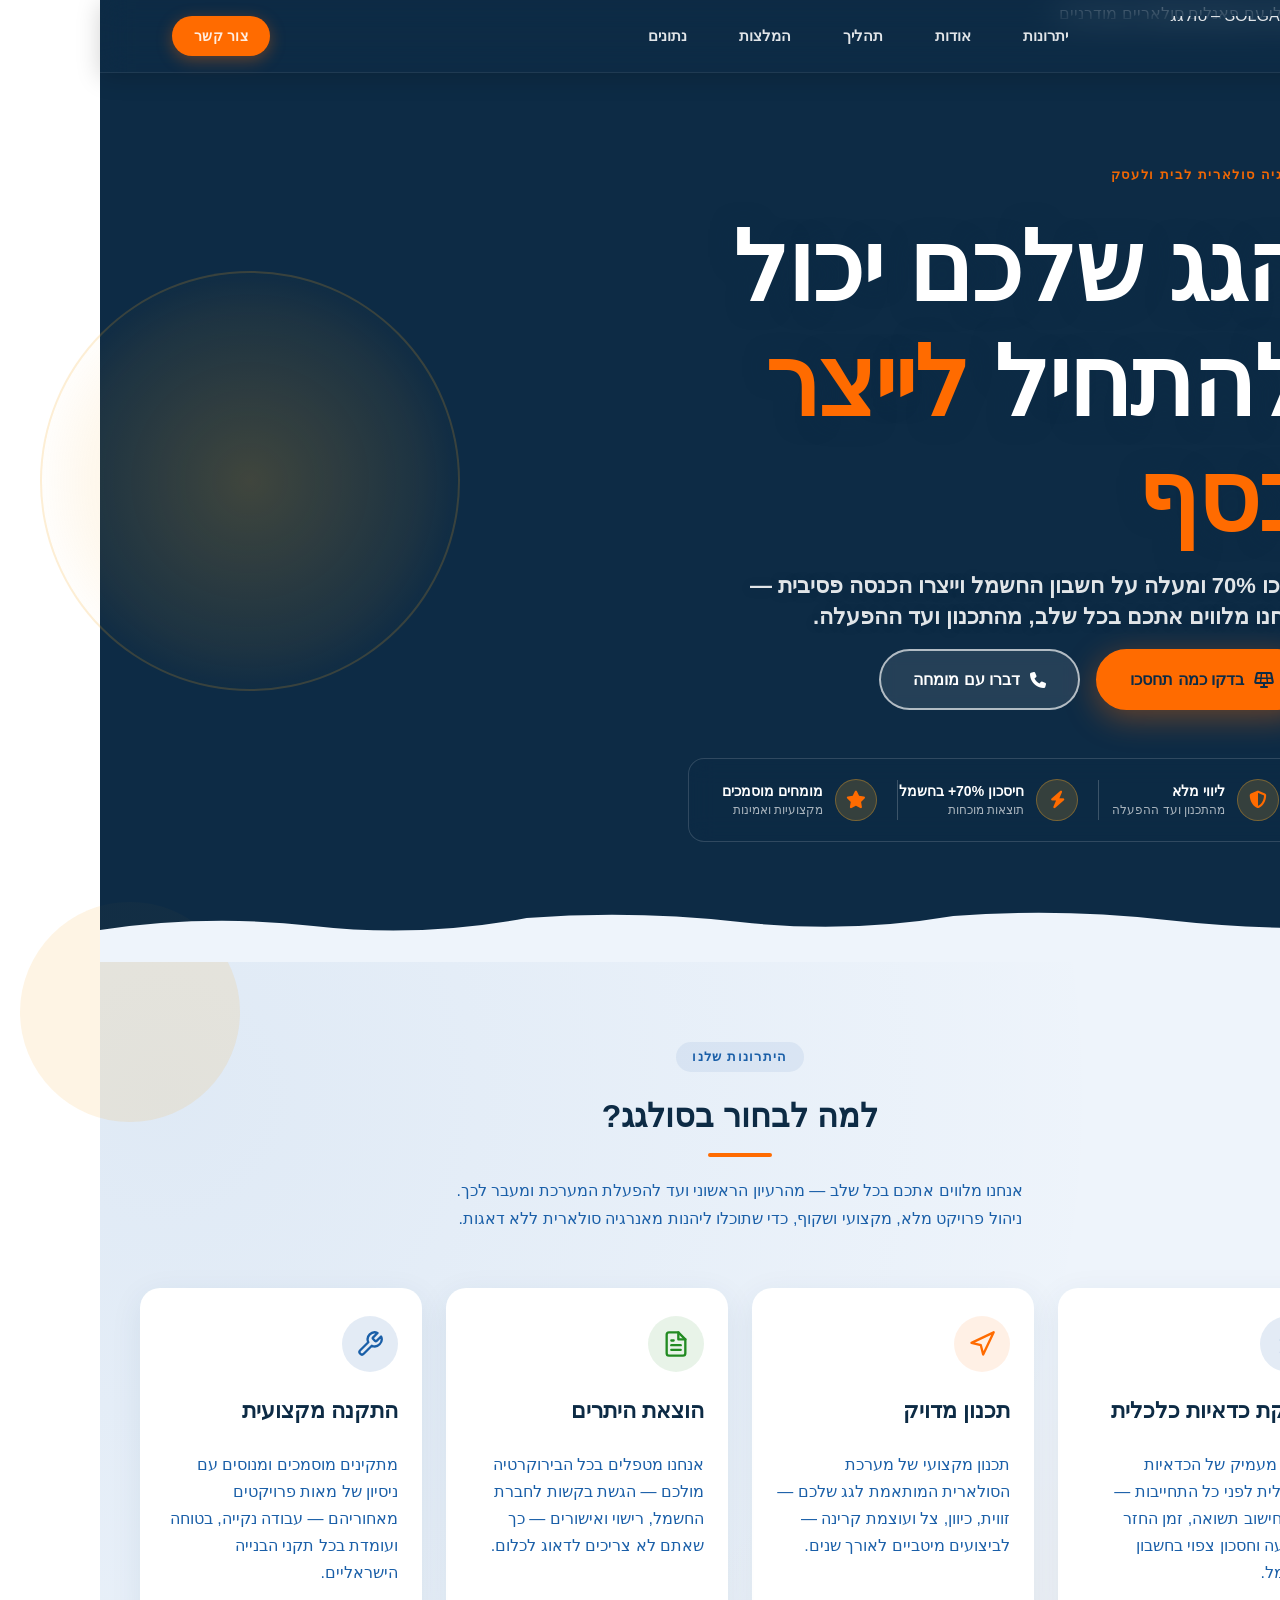
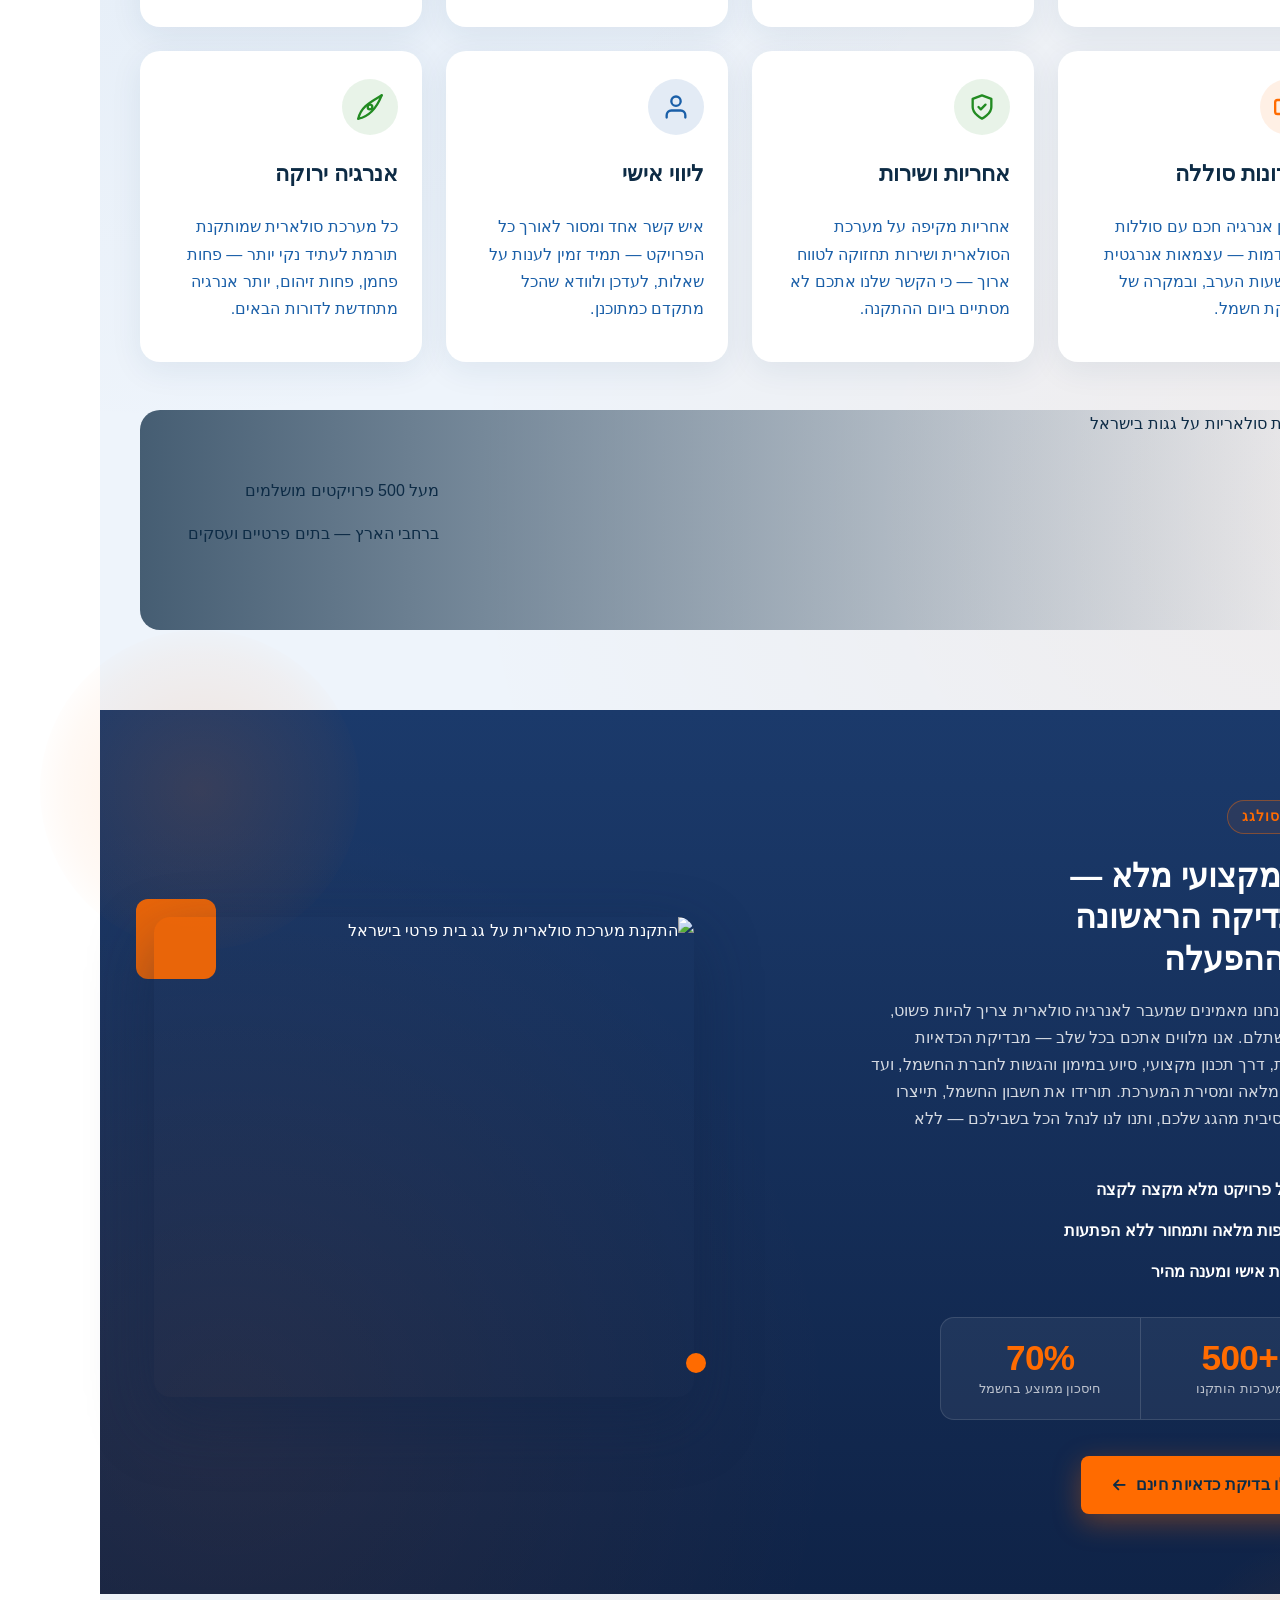
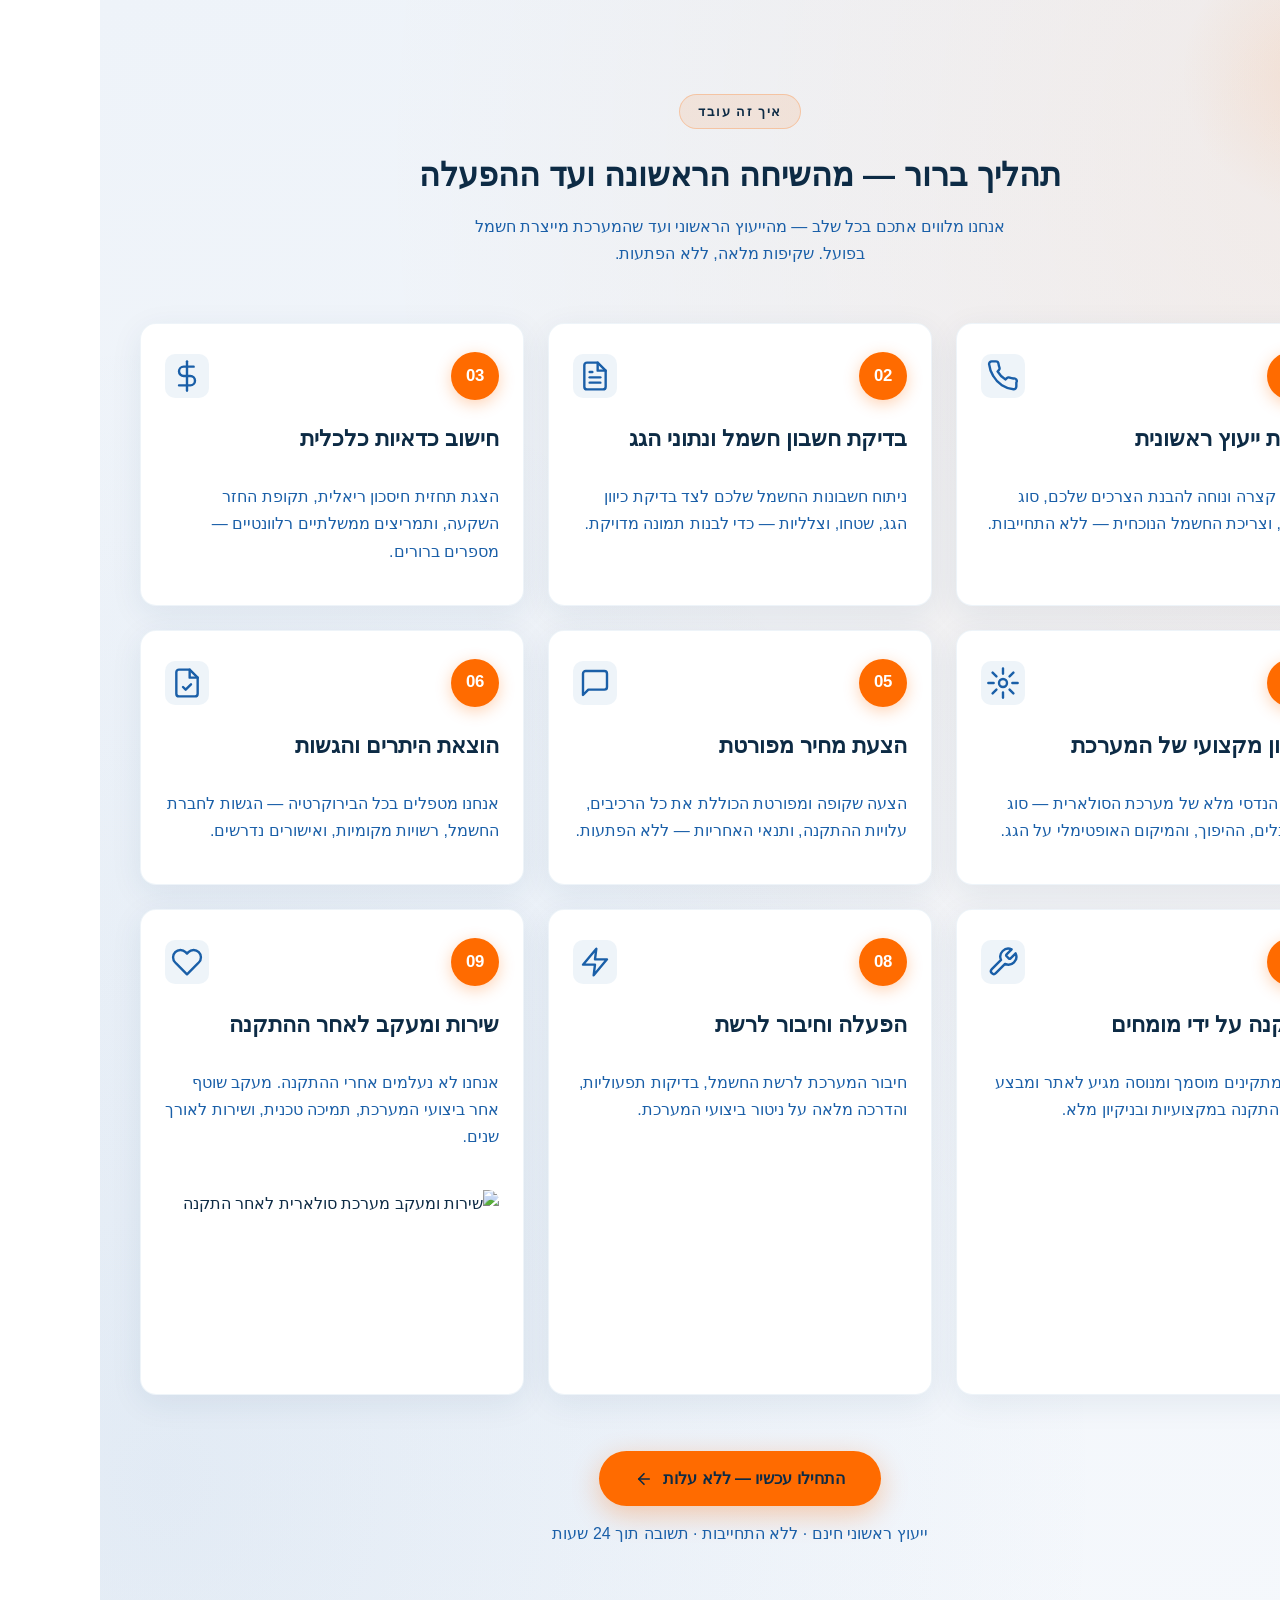
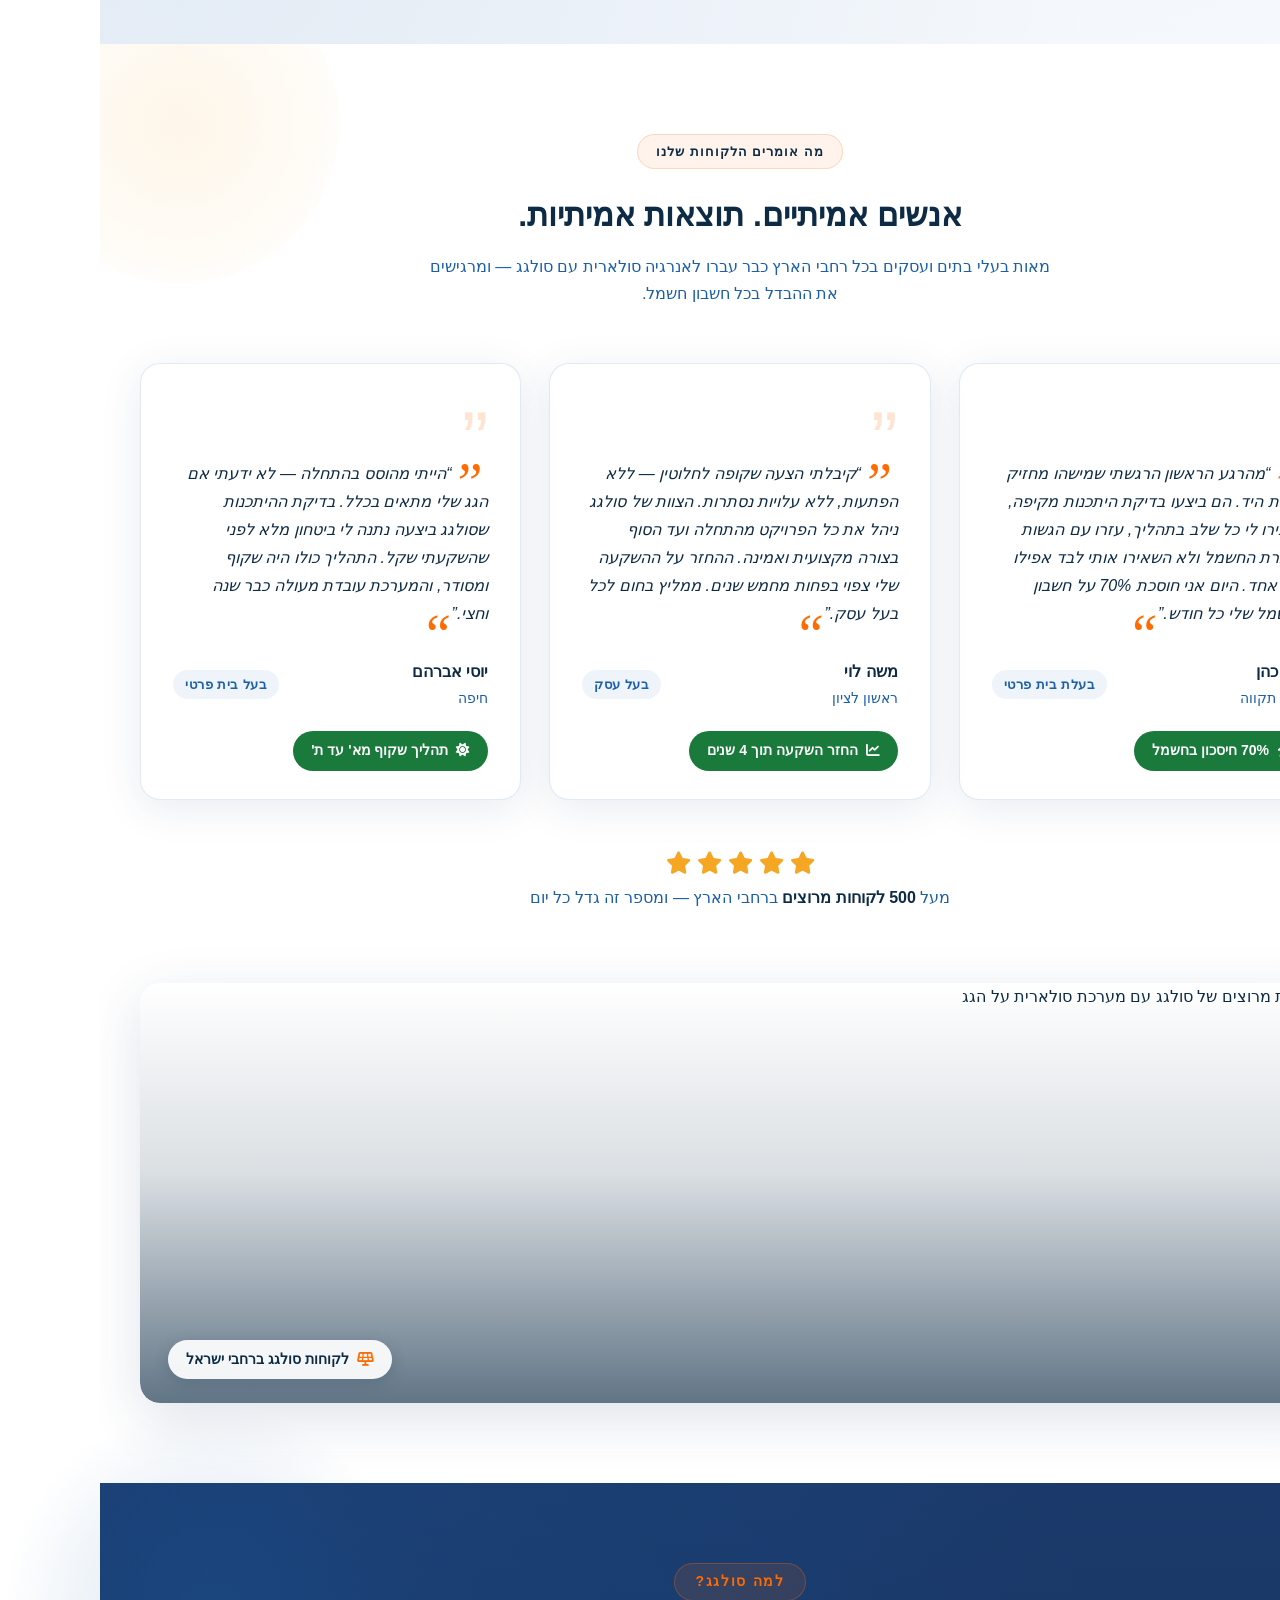
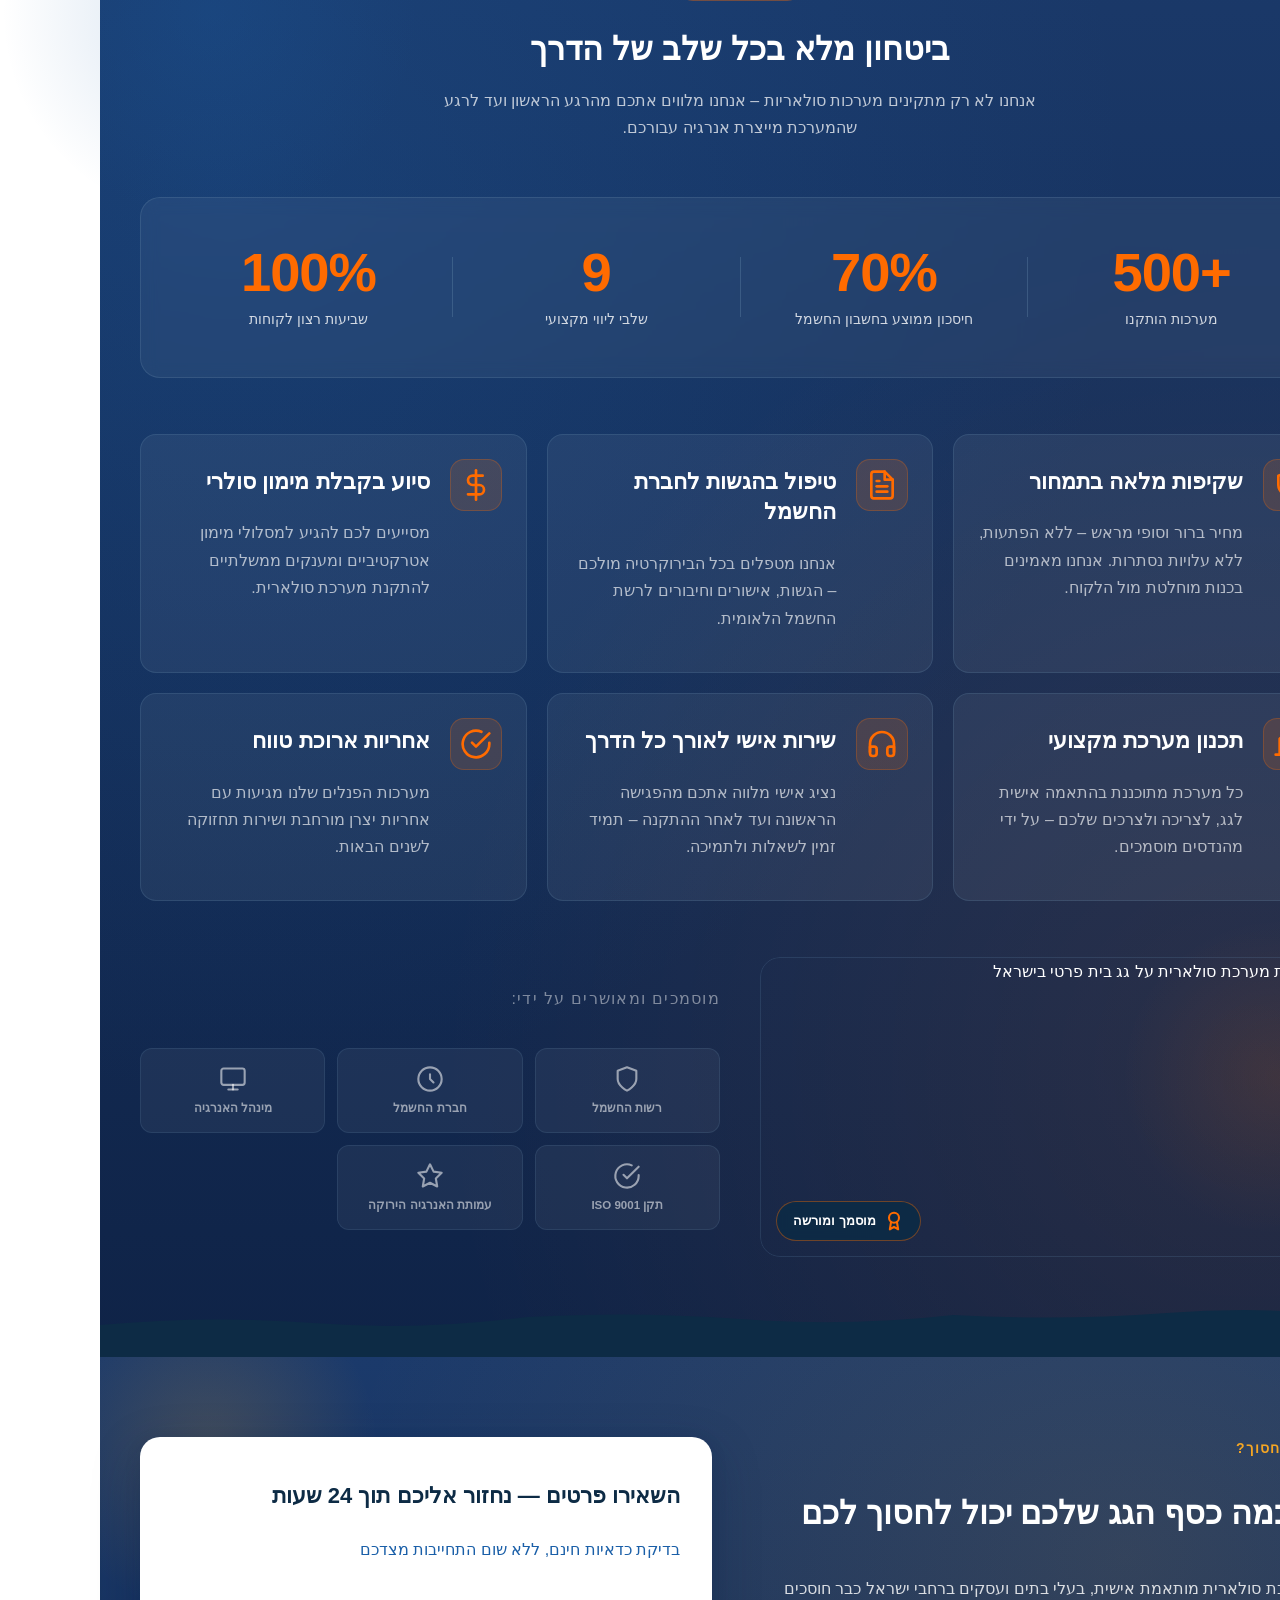
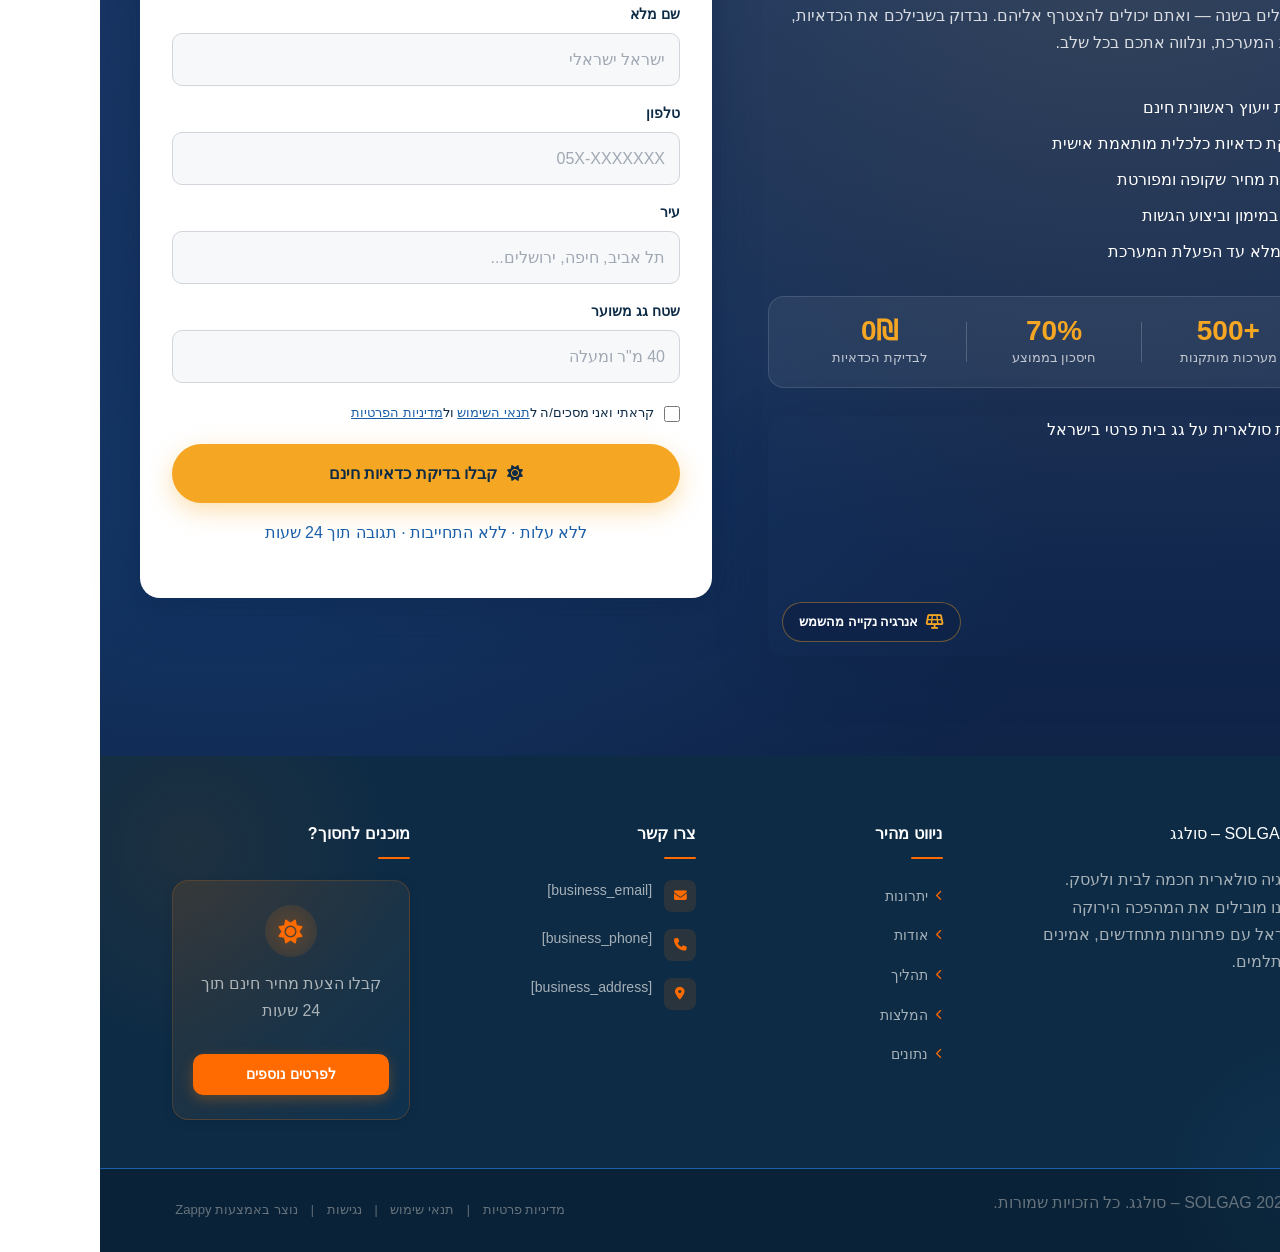
==== commit 6ca9730a: "Background sync: Progressive GitHub Sync" ====
--- a/public/index.html
+++ b/public/index.html
@@ -1 +1 @@
-<!doctype html><html dir="rtl" lang="he"><head><meta charset="UTF-8"><meta content="width=device-width,initial-scale=1" name="viewport"><meta content="index, follow" name="robots"><title>בדיקת כדאיות כלכלית — SOLGAG – סולגג</title><meta content="SOLGG (סולגג) is an Israeli solar energy company specializing in the installation of solar systems for private homes and businesses. The company differentiates " name="description"><meta content="בדיקת כדאיות כלכלית, תכנון מערכת סולארית לבית פרטי, בדיקת כדאיות כלכלית פאנלים סולאריים, מימון מערכת סולארית לעסקים" name="keywords"><link href="/assets/favicon.ico" rel="icon" type="image/x-icon"><link href="/assets/favicon-16x16.png" rel="icon" type="image/png" sizes="16x16"><link href="/assets/favicon-32x32.png" rel="icon" type="image/png" sizes="32x32"><link href="/assets/favicon-48x48.png" rel="icon" type="image/png" sizes="48x48"><link href="/assets/favicon-192x192.png" rel="icon" type="image/png" sizes="192x192"><link href="/assets/favicon-512x512.png" rel="icon" type="image/png" sizes="512x512"><link href="/assets/apple-touch-icon.png" rel="apple-touch-icon"><script>!function(){"use strict";var t="8fbefe98-b01d-4607-a18d-50ab0d344325",e="https://api.zappy5.com/api/analytics/track",a=18e5,n=2592e6,o=!0,i=!0,r=!0;var s=function(){var e="zappy_visitor_"+t,a=null;try{if(a=localStorage.getItem(e)){var o=JSON.parse(a),i=Date.now();if(i-o.created<n)return o.lastSeen=i,localStorage.setItem(e,JSON.stringify(o)),o.id}}catch(t){console.warn("Zappy Analytics: LocalStorage not available")}var r="zv_"+Date.now()+"_"+Math.random().toString(36).substr(2,9);try{localStorage.setItem(e,JSON.stringify({id:r,created:Date.now(),lastSeen:Date.now()}))}catch(t){}return r}(),c=function(){var e="zappy_session_"+t,n=null;try{if(n=sessionStorage.getItem(e)){var o=JSON.parse(n),i=Date.now();if(i-o.timestamp<a)return o.timestamp=i,sessionStorage.setItem(e,JSON.stringify(o)),o.id}}catch(t){console.warn("Zappy Analytics: SessionStorage not available")}var r="zs_"+Date.now()+"_"+Math.random().toString(36).substr(2,9);try{sessionStorage.setItem(e,JSON.stringify({id:r,timestamp:Date.now()}))}catch(t){}return r}();function l(a,n){n=n||{};var o={website_id:t,event_type:a,page_path:window.location.pathname,referrer:document.referrer||"direct",visitor_id:s,session_id:c,metadata:n};if(navigator.sendBeacon){var i=new Blob([JSON.stringify(o)],{type:"application/json"});navigator.sendBeacon(e,i)}else fetch(e,{method:"POST",headers:{"Content-Type":"application/json"},body:JSON.stringify(o),keepalive:!0}).catch(function(t){console.warn("Zappy Analytics: Failed to track event",t)})}o&&l("pageview",{title:document.title,url:window.location.href}),i&&document.addEventListener("click",function(t){var e=t.target;if("BUTTON"===e.tagName||e.closest("button")){var a="BUTTON"===e.tagName?e:e.closest("button");l("click",{element:"button",text:a.textContent.trim().substring(0,100),id:a.id||null,class:a.className||null})}else if("A"===e.tagName||e.closest("a")){var n="A"===e.tagName?e:e.closest("a");l("navigation",{element:"link",text:n.textContent.trim().substring(0,100),href:n.href,external:n.hostname!==window.location.hostname})}},!0),r&&document.addEventListener("submit",function(t){var e=t.target;l("form_submit",{form_id:e.id||null,form_name:e.name||null,form_action:e.action||null,form_method:e.method||"GET"})},!0);var d=Date.now();window.addEventListener("beforeunload",function(){l("page_unload",{time_on_page:Math.floor((Date.now()-d)/1e3),page_path:window.location.pathname})}),window.zappyAnalytics={track:l,getVisitorId:function(){return s},getSessionId:function(){return c}}}()</script><meta content="בדיקת כדאיות כלכלית — SOLGAG – סולגג" property="og:title"><meta content="SOLGG (סולגג) is an Israeli solar energy company specializing in the installation of solar systems for private homes and businesses. The company differentiates " property="og:description"><meta content="summary_large_image" name="twitter:card"><meta content="בדיקת כדאיות כלכלית — SOLGAG – סולגג" name="twitter:title"><meta content="SOLGG (סולגג) is an Israeli solar energy company specializing in the installation of solar systems for private homes and businesses. The company differentiates " name="twitter:description"><meta content="website" property="og:type"><meta content="he_IL" property="og:locale"><link href="https://cdnjs.cloudflare.com/ajax/libs/font-awesome/6.4.0/css/all.min.css" rel="stylesheet"><style>.skip-link{position:absolute;transform:translateY(-200%);left:0;top:0;padding:12px 18px;background:var(--bg-dark,#1a1a1a);color:var(--text-light,#fff);font-weight:600;border-radius:0 0 8px 0;z-index:10000}.skip-link:focus{transform:none;outline:2px solid var(--ring,#fff);outline-offset:2px}:focus-visible{outline:2px solid var(--ring,currentColor);outline-offset:3px}</style><link href="/assets/favicon.ico" rel="icon" type="image/x-icon"><link href="/assets/favicon-16x16.png" rel="icon" type="image/png" sizes="16x16"><link href="/assets/favicon-32x32.png" rel="icon" type="image/png" sizes="32x32"><link href="/assets/favicon-48x48.png" rel="icon" type="image/png" sizes="48x48"><link href="/assets/favicon-192x192.png" rel="icon" type="image/png" sizes="192x192"><link href="/assets/favicon-512x512.png" rel="icon" type="image/png" sizes="512x512"><link href="/assets/apple-touch-icon.png" rel="apple-touch-icon"><link href="https://cdn.jsdelivr.net/npm/vanilla-cookieconsent@3/dist/cookieconsent.css" rel="stylesheet"><script src="https://cdn.jsdelivr.net/npm/vanilla-cookieconsent@3/dist/cookieconsent.umd.js"></script><script src="https://cdn.jsdelivr.net/gh/mickidum/acc_toolbar/acctoolbar/acctoolbar.min.js"></script><style data-zappy-section-v2-css="true">.index-hero-section{position:relative;width:100%;min-height:100vh;overflow:visible;background-color:var(--bg-dark);color:var(--text-light);display:flex;align-items:center;padding-bottom:80px}.index-hero-section .index-hero-bg{position:absolute;inset:0;z-index:0;overflow:hidden}.index-hero-section .index-hero-bg img{width:100%;height:100%;object-fit:cover;object-position:center center;display:block}.index-hero-section .index-hero-scrim{position:absolute;inset:0;z-index:1;pointer-events:none;background-image:linear-gradient(105deg,rgba(13,43,69,.88) 0,rgba(13,43,69,.72) 40%,rgba(13,43,69,.3) 70%,rgba(13,43,69,.1) 100%)}.index-hero-section .index-hero-sun-motif{position:absolute;inset-inline-end:-60px;top:50%;transform:translateY(-50%);width:420px;height:420px;border-radius:50%;background:radial-gradient(circle,rgba(245,166,35,.22) 0,rgba(245,166,35,.08) 55%,transparent 75%);z-index:2;pointer-events:none;border:2px solid rgba(245,166,35,.18)}.index-hero-section .index-hero-container{position:relative;z-index:10;width:100%;max-width:1200px;margin:0 auto;padding:160px 32px 40px}.index-hero-section .index-hero-content{max-width:680px;margin-inline-start:0;text-align:right}.index-hero-section .index-hero-eyebrow{display:inline-block;font-family:'Noto Sans Hebrew',Assistant,sans-serif;font-size:.8rem;font-weight:700;letter-spacing:.12em;text-transform:uppercase;color:var(--accent);margin-bottom:16px;opacity:.95}.index-hero-section .index-hero-headline{font-family:'Noto Sans Hebrew','Simpler Pro',sans-serif;font-size:3rem;font-weight:800;line-height:1.15;letter-spacing:-.01em;color:var(--text-light);margin:0 0 20px;text-shadow:0 2px 24px rgba(13,43,69,.55)}.index-hero-section .index-hero-accent{color:var(--accent);-webkit-text-fill-color:var(--accent);position:relative}.index-hero-section .index-hero-subtitle{font-family:'Noto Sans Hebrew',Assistant,sans-serif;font-size:1.125rem;font-weight:400;line-height:1.7;color:rgba(255,255,255,.88);margin:0 0 36px;text-shadow:0 1px 8px rgba(13,43,69,.45);max-width:580px}.index-hero-section .index-hero-ctas{display:flex;flex-direction:row;align-items:center;gap:16px;flex-wrap:wrap;margin-bottom:48px}.index-hero-section .index-hero-btn-primary{display:inline-flex;align-items:center;gap:10px;background:var(--accent);color:#fff;font-family:'Noto Sans Hebrew',Assistant,sans-serif;font-size:1rem;font-weight:700;padding:15px 32px;border-radius:100px;text-decoration:none;border:2px solid var(--accent);transition:all .3s cubic-bezier(.4, 0, .2, 1);box-shadow:0 8px 32px rgba(255,107,0,.38);white-space:nowrap}.index-hero-section .index-hero-btn-primary:hover{background:#e05e00;border-color:#e05e00;transform:translateY(-3px);box-shadow:0 16px 48px rgba(255,107,0,.5)}.index-hero-section .index-hero-btn-ghost{display:inline-flex;align-items:center;gap:10px;background:rgba(255,255,255,.1);backdrop-filter:blur(8px);-webkit-backdrop-filter:blur(8px);color:#fff;font-family:'Noto Sans Hebrew',Assistant,sans-serif;font-size:1rem;font-weight:600;padding:15px 32px;border-radius:100px;text-decoration:none;border:2px solid rgba(255,255,255,.65);transition:all .3s cubic-bezier(.4, 0, .2, 1);white-space:nowrap}.index-hero-section .index-hero-btn-ghost:hover{background:rgba(255,255,255,.2);border-color:#fff;transform:translateY(-3px);box-shadow:0 8px 32px rgba(255,255,255,.18)}.index-hero-section .index-hero-trust{display:flex;flex-direction:row;align-items:center;gap:0;background:rgba(13,43,69,.6);backdrop-filter:blur(12px);-webkit-backdrop-filter:blur(12px);border:1px solid rgba(255,255,255,.15);border-radius:16px;padding:20px 28px;max-width:620px}.index-hero-section .index-hero-trust-item{display:flex;flex-direction:row;align-items:center;gap:12px;flex:1;min-width:0}.index-hero-section .index-hero-trust-divider{width:1px;height:40px;background:rgba(255,255,255,.2);margin:0 20px;flex-shrink:0}.index-hero-section .index-hero-trust-icon{display:flex;align-items:center;justify-content:center;width:42px;height:42px;border-radius:50%;background:rgba(245,166,35,.18);color:var(--accent);font-size:1.1rem;flex-shrink:0;border:1px solid rgba(245,166,35,.35)}.index-hero-section .index-hero-trust-text{display:flex;flex-direction:column;gap:2px;min-width:0}.index-hero-section .index-hero-trust-text strong{font-family:'Noto Sans Hebrew',Assistant,sans-serif;font-size:.875rem;font-weight:700;color:var(--text-light);line-height:1.3;white-space:nowrap}.index-hero-section .index-hero-trust-text span{font-family:'Noto Sans Hebrew',Assistant,sans-serif;font-size:.75rem;font-weight:400;color:rgba(255,255,255,.65);line-height:1.4;white-space:nowrap}.index-hero-section .index-hero-divider-wrapper{position:absolute;bottom:0;left:0;width:100%;height:80px;pointer-events:none;z-index:5}.index-hero-section .index-hero-divider-wrapper svg{display:block;width:100%;height:100%}@media (max-width:1024px){.index-hero-section .index-hero-sun-motif{width:300px;height:300px;inset-inline-end:-40px}.index-hero-section .index-hero-trust{flex-wrap:wrap;gap:16px;padding:16px 20px}.index-hero-section .index-hero-trust-divider{display:none}.index-hero-section .index-hero-trust-item{flex:0 0 calc(33% - 12px)}}@media (max-width:768px){.index-hero-section{min-height:100svh;padding-bottom:80px}.index-hero-section .index-hero-container{padding:110px 16px 32px}.index-hero-section .index-hero-content{max-width:100%}.index-hero-section .index-hero-headline{font-size:2.1rem;line-height:1.2;margin-bottom:14px}.index-hero-section .index-hero-subtitle{font-size:1rem;margin-bottom:28px}.index-hero-section .index-hero-br{display:none}.index-hero-section .index-hero-ctas{flex-direction:column;align-items:stretch;gap:12px;margin-bottom:32px}.index-hero-section .index-hero-btn-ghost,.index-hero-section .index-hero-btn-primary{justify-content:center;padding:14px 24px;font-size:.95rem}.index-hero-section .index-hero-trust{flex-direction:column;align-items:flex-start;gap:16px;padding:16px;max-width:100%}.index-hero-section .index-hero-trust-divider{display:none}.index-hero-section .index-hero-trust-item{flex:0 0 auto;width:100%}.index-hero-section .index-hero-trust-text strong{white-space:normal}.index-hero-section .index-hero-trust-text span{white-space:normal}.index-hero-section .index-hero-sun-motif{display:none}.index-hero-section .index-hero-scrim{background-image:linear-gradient(160deg,rgba(13,43,69,.92) 0,rgba(13,43,69,.78) 50%,rgba(13,43,69,.45) 100%)}}.hero .hero-title,.hero h1,.hero-section h1,.hero-title,[class*=hero-] h1,[class~=hero] h1{font-size:min(var(--display-xl, 6rem), 6rem)!important;line-height:var(--leading-display, 1.05)}@media (max-width:768px){.hero .hero-title,.hero h1,.hero-section h1,.hero-title,[class*=hero-] h1,[class~=hero] h1{font-size:clamp(2rem, 9vw, 3rem)!important}}</style><style data-zappy-section-v2-css="true">.index-features-section{background-color:#eef4fb;background-image:radial-gradient(ellipse at 5% 10%,rgba(26,95,168,.07) 0,transparent 55%),radial-gradient(ellipse at 95% 85%,rgba(255,107,0,.06) 0,transparent 50%);color:var(--text-dark);padding:80px 24px 80px;position:relative;overflow:visible;direction:rtl;font-family:'Noto Sans Hebrew',Assistant,sans-serif}.index-features-section .index-features-sun-accent{position:absolute;inset-inline-end:-80px;top:-60px;width:220px;height:220px;border-radius:50%;background:rgba(245,166,35,.12);pointer-events:none;z-index:0;aria-hidden:true}.index-features-section .index-features-container{max-width:1200px;margin:0 auto;position:relative;z-index:1}.index-features-section .index-features-header{text-align:center;margin-bottom:56px}.index-features-section .index-features-eyebrow{display:inline-block;font-size:.8rem;font-weight:700;letter-spacing:.1em;text-transform:uppercase;color:var(--primary);background:rgba(26,95,168,.08);border-radius:100px;padding:4px 16px;margin-bottom:16px}.index-features-section .index-features-title{font-family:'Noto Sans Hebrew','Simpler Pro',sans-serif;font-size:2rem;font-weight:700;line-height:1.2;color:var(--secondary);margin:0 0 12px}.index-features-section .index-features-title-underline{width:64px;height:4px;background:var(--accent);border-radius:2px;margin:0 auto 20px}.index-features-section .index-features-subtitle{font-size:1rem;line-height:1.7;color:var(--text-muted);max-width:600px;margin:0 auto;text-align:center}.index-features-section .index-features-grid{display:grid;grid-template-columns:repeat(4,1fr);gap:24px;direction:rtl;margin-bottom:48px}.index-features-section .index-feature-card{background:var(--bg-light);border-radius:20px;box-shadow:0 8px 32px rgba(27,58,107,.08);padding:28px 24px 24px;display:flex;flex-direction:column;align-items:flex-start;gap:16px;transition:transform .25s ease,box-shadow .25s ease;cursor:default;min-width:0}.index-features-section .index-feature-card:hover{transform:translateY(-6px);box-shadow:0 16px 48px rgba(27,58,107,.14)}.index-features-section .index-feature-icon-wrap{width:56px;height:56px;border-radius:50%;display:flex;align-items:center;justify-content:center;flex-shrink:0}.index-features-section .index-feature-icon-blue{background:rgba(26,95,168,.12);color:var(--primary)}.index-features-section .index-feature-icon-orange{background:rgba(255,107,0,.1);color:var(--accent)}.index-features-section .index-feature-icon-green{background:rgba(34,139,34,.1);color:#228b22}.index-features-section .index-feature-content{display:flex;flex-direction:column;gap:8px}.index-features-section .index-feature-title{font-family:'Noto Sans Hebrew','Simpler Pro',sans-serif;font-size:1.1rem;font-weight:700;line-height:1.3;color:var(--secondary);margin:0;text-align:right}.index-features-section .index-feature-desc{font-size:.9rem;line-height:1.7;color:var(--text-muted);margin:0;text-align:right}.index-features-section .index-features-banner{margin-top:16px}.index-features-section .index-features-banner-image-wrap{position:relative;border-radius:20px;overflow:hidden;height:220px}.index-features-section .index-features-banner-img{width:100%;height:100%;object-fit:cover;display:block;z-index:1;position:relative}.index-features-section .index-features-banner-overlay{position:absolute;inset:0;background:linear-gradient(90deg,rgba(13,43,69,.75) 0,rgba(13,43,69,.3) 60%,transparent 100%);z-index:2;pointer-events:none}.index-features-section .index-features-banner-text{position:absolute;inset-inline-end:48px;top:50%;transform:translateY(-50%);z-index:3;text-align:right}.index-features-section .index-features-banner-label{font-family:'Noto Sans Hebrew','Simpler Pro',sans-serif;font-size:1.5rem;font-weight:700;color:var(--text-light);margin:0 0 6px;line-height:1.2}.index-features-section .index-features-banner-sub{font-size:1rem;color:rgba(255,255,255,.82);margin:0;line-height:1.5}.index-features-section .index-features-dot-accent{position:absolute;bottom:20px;inset-inline-start:32px;width:16px;height:16px;border-radius:50%;background:var(--accent);z-index:4;pointer-events:none}@media (max-width:1024px){.index-features-section .index-features-grid{grid-template-columns:repeat(2,1fr)}}@media (max-width:768px){.index-features-section{padding:60px 16px 60px}.index-features-section .index-features-grid{grid-template-columns:1fr!important;gap:16px}.index-features-section .index-features-header{margin-bottom:36px}.index-features-section .index-features-title{font-size:1.6rem}.index-features-section .index-feature-card{padding:20px 16px;gap:12px}.index-features-section .index-features-banner-image-wrap{height:160px;border-radius:14px}.index-features-section .index-features-banner-text{inset-inline-end:20px}.index-features-section .index-features-banner-label{font-size:1.1rem}.index-features-section .index-features-banner-sub{font-size:.875rem}.index-features-section .index-features-sun-accent{width:120px;height:120px;inset-inline-end:-30px;top:-20px}}</style><style data-zappy-section-v2-css="true">.index-about-section{position:relative;background-color:#0d2b45;background-image:radial-gradient(circle at 10% 80%,rgba(255,107,0,.08) 0,transparent 45%),linear-gradient(180deg,#1b3a6b 0,#0f2347 100%);color:var(--text-light);padding:90px 20px 80px;overflow:visible;direction:rtl}.index-about-section .about-sun-deco{position:absolute;top:-80px;inset-inline-end:-60px;width:320px;height:320px;border-radius:50%;background:radial-gradient(circle,rgba(255,107,0,.13) 0,rgba(255,107,0,.04) 60%,transparent 75%);pointer-events:none;z-index:0;aria-hidden:true}.index-about-section .about-container{max-width:1200px;margin:0 auto;display:grid;grid-template-columns:1fr 1fr;gap:64px;align-items:center;position:relative;z-index:1;direction:rtl}.index-about-section .about-content{display:flex;flex-direction:column;align-items:flex-start;gap:0}.index-about-section .about-eyebrow{display:inline-block;font-family:'Noto Sans Hebrew',Assistant,sans-serif;font-size:.875rem;font-weight:700;letter-spacing:.08em;color:var(--accent);text-transform:uppercase;margin-bottom:14px;padding:4px 14px;border:1.5px solid rgba(255,107,0,.4);border-radius:20px;background:rgba(255,107,0,.08)}.index-about-section .about-headline{font-family:'Noto Sans Hebrew','Simpler Pro',sans-serif;font-size:2rem;font-weight:700;line-height:1.3;color:var(--text-light);margin:0 0 20px 0;text-align:right}.index-about-section .about-body{font-family:'Noto Sans Hebrew',Assistant,sans-serif;font-size:1rem;line-height:1.7;color:rgba(255,255,255,.82);margin:0 0 28px 0;text-align:right;max-width:480px}.index-about-section .about-checklist{list-style:none;padding:0;margin:0 0 32px 0;display:flex;flex-direction:column;gap:14px;width:100%}.index-about-section .about-checklist li{display:flex;flex-direction:row;align-items:center;gap:12px;font-family:'Noto Sans Hebrew',Assistant,sans-serif;font-size:1rem;font-weight:600;color:var(--text-light);text-align:right}.index-about-section .about-checklist .check-icon{flex-shrink:0;color:var(--accent);font-size:1.25rem;line-height:1;display:flex;align-items:center;justify-content:center}.index-about-section .about-stats{display:flex;flex-direction:row;align-items:stretch;gap:0;margin-bottom:36px;background:rgba(255,255,255,.06);border:1px solid rgba(255,255,255,.12);border-radius:14px;overflow:hidden;width:100%;max-width:400px}.index-about-section .stat-box{flex:1;display:flex;flex-direction:column;align-items:center;justify-content:center;padding:22px 16px;gap:4px;text-align:center}.index-about-section .stat-divider{width:1px;background:rgba(255,255,255,.15);flex-shrink:0}.index-about-section .stat-number{font-family:'Noto Sans Hebrew','Simpler Pro',sans-serif;font-size:2.2rem;font-weight:800;color:var(--accent);line-height:1;letter-spacing:-.02em}.index-about-section .stat-label{font-family:'Noto Sans Hebrew',Assistant,sans-serif;font-size:.8rem;color:rgba(255,255,255,.7);font-weight:500;text-align:center;line-height:1.4}.index-about-section .about-cta-btn{display:inline-flex;align-items:center;gap:10px;background:var(--accent);color:#fff;font-family:'Noto Sans Hebrew',Assistant,sans-serif;font-size:1rem;font-weight:700;padding:15px 32px;border-radius:8px;text-decoration:none;transition:background .3s ease,transform .25s ease,box-shadow .3s ease;box-shadow:0 8px 28px rgba(255,107,0,.35);letter-spacing:.01em;white-space:nowrap}.index-about-section .about-cta-btn:hover{background:#e05a00;transform:translateY(-3px);box-shadow:0 14px 36px rgba(255,107,0,.45)}.index-about-section .about-cta-btn i{font-size:.9rem;transition:transform .25s ease}.index-about-section .about-cta-btn:hover i{transform:translateX(-4px)}.index-about-section .about-image-col{display:flex;align-items:center;justify-content:center;position:relative}.index-about-section .about-image-wrapper{position:relative;width:100%;max-width:540px}.index-about-section .about-corner-accent{position:absolute;top:-18px;inset-inline-end:-18px;width:80px;height:80px;border-radius:12px;background:var(--accent);z-index:0;pointer-events:none;opacity:.9}.index-about-section .about-dot-accent{position:absolute;bottom:24px;inset-inline-start:-12px;width:20px;height:20px;border-radius:50%;background:var(--accent);z-index:3;pointer-events:none}.index-about-section .about-photo{display:block;width:100%;height:480px;object-fit:cover;border-radius:16px;box-shadow:0 24px 64px rgba(15,35,71,.45);position:relative;z-index:1}@media (max-width:900px){.index-about-section .about-container{grid-template-columns:1fr;gap:40px}.index-about-section .about-content{order:1}.index-about-section .about-image-col{order:2}.index-about-section .about-headline{font-size:1.65rem}}@media (max-width:768px){.index-about-section{padding:60px 16px 60px}.index-about-section .about-container{grid-template-columns:1fr!important;gap:32px;padding:0}.index-about-section .about-body{max-width:100%}.index-about-section .about-headline{font-size:1.5rem;line-height:1.35}.index-about-section .about-photo{height:280px}.index-about-section .about-stats{max-width:100%}.index-about-section .stat-number{font-size:1.8rem}.index-about-section .about-corner-accent{width:52px;height:52px;top:-10px;inset-inline-end:-10px}.index-about-section .about-dot-accent{width:14px;height:14px;bottom:14px;inset-inline-start:-6px}.index-about-section .about-cta-btn{width:100%;justify-content:center;padding:15px 20px}.index-about-section .about-sun-deco{width:180px;height:180px;top:-40px;inset-inline-end:-30px}}</style><style data-zappy-section-v2-css="true">.index-process-section{position:relative;background-color:#eef3f9;background-image:radial-gradient(ellipse at 95% 10%,rgba(255,107,0,.07) 0,transparent 55%),radial-gradient(ellipse at 5% 90%,rgba(26,95,168,.08) 0,transparent 55%),linear-gradient(160deg,#eef3f9 0,#f5f8fc 100%);color:var(--text-dark);padding:100px 24px 80px;overflow:visible;direction:rtl}.index-process-section .index-process-container{max-width:1200px;margin:0 auto;position:relative;z-index:1}.index-process-section .index-process-header{text-align:center;margin-bottom:56px}.index-process-section .index-process-eyebrow{display:inline-block;font-family:'Noto Sans Hebrew',Assistant,sans-serif;font-size:.8rem;font-weight:700;letter-spacing:.12em;text-transform:uppercase;color:var(--accent);background:rgba(255,107,0,.1);border:1px solid rgba(255,107,0,.25);border-radius:100px;padding:6px 18px;margin-bottom:18px}.index-process-section .index-process-title{font-family:'Noto Sans Hebrew','Simpler Pro',sans-serif;font-size:2rem;font-weight:700;line-height:1.3;color:var(--secondary);margin:0 auto 16px;max-width:680px}.index-process-section .index-process-subtitle{font-family:'Noto Sans Hebrew',Assistant,sans-serif;font-size:1rem;line-height:1.7;color:var(--text-muted);max-width:560px;margin:0 auto;text-align:center}.index-process-section .index-process-grid{display:grid;grid-template-columns:repeat(3,1fr);gap:24px;direction:rtl;margin-bottom:56px}.index-process-section .index-process-card{background:#fff;border-radius:16px;box-shadow:0 8px 32px rgba(27,58,107,.08);padding:28px 24px 24px;display:flex;flex-direction:column;gap:12px;transition:transform .25s ease,box-shadow .25s ease;position:relative;overflow:hidden;border:1px solid rgba(26,95,168,.07)}.index-process-section .index-process-card:hover{transform:translateY(-4px);box-shadow:0 16px 48px rgba(27,58,107,.14)}.index-process-section .index-process-card--featured{grid-column:span 1}.index-process-section .index-process-card-top{display:flex;flex-direction:row;align-items:center;justify-content:space-between;margin-bottom:4px}.index-process-section .index-process-badge{display:flex;align-items:center;justify-content:center;width:48px;height:48px;border-radius:50%;background:var(--accent);color:#fff;font-family:'Noto Sans Hebrew','Simpler Pro',sans-serif;font-size:1.05rem;font-weight:800;letter-spacing:-.02em;flex-shrink:0;box-shadow:0 4px 16px rgba(255,107,0,.3)}.index-process-section .index-process-icon-wrap{width:44px;height:44px;border-radius:10px;background:rgba(26,95,168,.07);display:flex;align-items:center;justify-content:center;color:var(--primary);flex-shrink:0}.index-process-section .index-process-card-title{font-family:'Noto Sans Hebrew','Simpler Pro',sans-serif;font-size:1.1rem;font-weight:700;line-height:1.35;color:var(--secondary);margin:0;text-align:right}.index-process-section .index-process-card-desc{font-family:'Noto Sans Hebrew',Assistant,sans-serif;font-size:1rem;line-height:1.7;color:var(--text-muted);margin:0;text-align:right;flex-grow:1}.index-process-section .index-process-card-image-wrap{margin-top:12px;border-radius:10px;overflow:hidden;width:100%}.index-process-section .index-process-card-image-wrap img{width:100%;height:180px;object-fit:cover;display:block;border-radius:10px}.index-process-section .index-process-cta{display:flex;flex-direction:column;align-items:center;gap:14px;text-align:center}.index-process-section .index-process-cta-btn{display:inline-flex;align-items:center;gap:10px;border-radius:100px;padding:14px 36px;font-weight:700;font-family:'Noto Sans Hebrew',Assistant,sans-serif;font-size:1rem;background:var(--accent);color:#fff;border:none;text-decoration:none;box-shadow:0 8px 28px rgba(255,107,0,.32);transition:background .2s ease,transform .2s ease,box-shadow .2s ease;cursor:pointer}.index-process-section .index-process-cta-btn:hover{background:#e05e00;transform:translateY(-2px);box-shadow:0 12px 36px rgba(255,107,0,.42)}.index-process-section .index-process-cta-btn svg{flex-shrink:0}.index-process-section .index-process-cta-note{font-family:'Noto Sans Hebrew',Assistant,sans-serif;font-size:.875rem;line-height:1.6;color:var(--text-muted);margin:0;text-align:center}.index-process-section .index-process-sun-deco{position:absolute;top:-60px;inset-inline-start:-80px;width:280px;height:280px;border-radius:50%;background:radial-gradient(circle,rgba(255,107,0,.1) 0,transparent 70%);pointer-events:none;z-index:0;aria-hidden:true}@media (max-width:1024px){.index-process-section .index-process-grid{grid-template-columns:repeat(2,1fr)}.index-process-section .index-process-card--featured{grid-column:span 2}.index-process-section .index-process-card--featured .index-process-card-image-wrap img{height:220px}}@media (max-width:768px){.index-process-section{padding:100px 16px 60px}.index-process-section .index-process-header{margin-bottom:36px}.index-process-section .index-process-title{font-size:1.5rem}.index-process-section .index-process-grid{grid-template-columns:1fr!important;gap:16px}.index-process-section .index-process-card--featured{grid-column:span 1!important}.index-process-section .index-process-card{padding:22px 18px 18px}.index-process-section .index-process-sun-deco{width:160px;height:160px;top:-30px;inset-inline-start:-40px}.index-process-section .index-process-cta-btn{padding:13px 28px;font-size:.95rem}}@media (min-width:768px){.index-process-section .index-process-title{font-size:2rem}}</style><style data-zappy-section-v2-css="true">.index-testimonials-section{background:#fff;color:var(--text-dark);padding:90px 20px 80px;position:relative;overflow:hidden;direction:rtl;font-family:'Noto Sans Hebrew',Assistant,sans-serif}.index-testimonials-section .index-testimonials-sun-decor{position:absolute;top:-80px;left:-80px;width:320px;height:320px;border-radius:50%;background:radial-gradient(circle,rgba(245,166,35,.1) 0,rgba(245,166,35,.04) 60%,transparent 80%);pointer-events:none;z-index:0;aria-hidden:true}.index-testimonials-section .index-testimonials-container{max-width:1200px;margin:0 auto;position:relative;z-index:1}.index-testimonials-section .index-testimonials-header{text-align:center;margin-bottom:56px;max-width:none!important}.index-testimonials-section .index-testimonials-eyebrow{display:inline-block;font-size:.8rem;font-weight:700;letter-spacing:.08em;text-transform:uppercase;color:var(--accent);background:rgba(255,107,0,.08);border:1px solid rgba(255,107,0,.2);border-radius:100px;padding:6px 18px;margin-bottom:18px}.index-testimonials-section .index-testimonials-title{font-family:'Noto Sans Hebrew','Simpler Pro',sans-serif;font-size:2rem;font-weight:700;line-height:1.3;color:var(--secondary);margin:0 0 16px;text-align:center;max-width:none!important}.index-testimonials-section .index-testimonials-subtitle{font-size:1rem;line-height:1.7;color:var(--text-muted);max-width:640px;margin:0 auto;text-align:center}.index-testimonials-section .index-testimonials-grid{display:grid;grid-template-columns:repeat(3,1fr);gap:28px;margin-bottom:52px;direction:rtl}.index-testimonials-section .index-testimonials-card{background:#fff;border:1.5px solid rgba(26,95,168,.13);border-radius:20px;padding:36px 32px 28px;box-shadow:0 8px 40px rgba(27,58,107,.1);display:flex;flex-direction:column;gap:0;position:relative;transition:box-shadow .25s ease,transform .25s ease;min-width:0}.index-testimonials-section .index-testimonials-card:hover{box-shadow:0 16px 56px rgba(27,58,107,.16);transform:translateY(-4px)}.index-testimonials-section .index-testimonials-quote-mark{font-family:Georgia,'Times New Roman',serif;font-size:5rem;line-height:1;color:rgba(255,107,0,.18);height:48px;margin-bottom:12px;user-select:none;text-align:start;display:block}.index-testimonials-section .index-testimonials-quote{font-size:1rem;line-height:1.75;color:var(--text-dark);font-style:italic;margin:0 0 24px;flex:1;text-align:start;border:none;padding:0}.index-testimonials-section .index-testimonials-customer{display:flex;flex-direction:row;align-items:center;justify-content:space-between;margin-bottom:20px;gap:8px}.index-testimonials-section .index-testimonials-customer-info{display:flex;flex-direction:column;gap:2px;text-align:start}.index-testimonials-section .index-testimonials-customer-name{font-size:1rem;font-weight:700;color:var(--secondary);display:block}.index-testimonials-section .index-testimonials-customer-location{font-size:.875rem;color:var(--text-muted);display:block}.index-testimonials-section .index-testimonials-customer-type{font-size:.8rem;font-weight:600;letter-spacing:.04em;color:var(--primary);background:rgba(26,95,168,.07);border-radius:100px;padding:4px 12px;white-space:nowrap;flex-shrink:0}.index-testimonials-section .index-testimonials-result-badge{display:inline-flex;align-items:center;gap:8px;background:#1a7a3c;color:#fff;font-size:.875rem;font-weight:700;border-radius:100px;padding:8px 18px;align-self:flex-start;margin-top:auto;direction:rtl}.index-testimonials-section .index-testimonials-result-badge .fa{font-size:.85rem;flex-shrink:0}.index-testimonials-section .index-testimonials-social-proof{display:flex;flex-direction:column;align-items:center;gap:10px;margin-bottom:56px;text-align:center}.index-testimonials-section .index-testimonials-stars{display:flex;flex-direction:row;gap:6px}.index-testimonials-section .index-testimonials-stars .fa{color:#f5a623;font-size:1.4rem}.index-testimonials-section .index-testimonials-social-text{font-size:1rem;color:var(--text-muted);text-align:center;margin:0}.index-testimonials-section .index-testimonials-social-text strong{color:var(--secondary);font-weight:700}.index-testimonials-section .index-testimonials-image-wrapper{position:relative;border-radius:20px;overflow:hidden;box-shadow:0 16px 56px rgba(27,58,107,.14);max-height:420px}.index-testimonials-section .index-testimonials-image{width:100%;height:420px;object-fit:cover;display:block;border-radius:20px}.index-testimonials-section .index-testimonials-image-overlay{position:absolute;inset:0;background:linear-gradient(to top,rgba(13,43,69,.65) 0,rgba(13,43,69,.15) 55%,transparent 100%);border-radius:20px;pointer-events:none;z-index:1}.index-testimonials-section .index-testimonials-image-caption{position:absolute;bottom:24px;inset-inline-end:28px;z-index:2}.index-testimonials-section .index-testimonials-caption-badge{display:inline-flex;align-items:center;gap:8px;background:rgba(255,255,255,.92);color:var(--secondary);font-size:.875rem;font-weight:700;border-radius:100px;padding:8px 18px;box-shadow:0 4px 16px rgba(13,43,69,.18);backdrop-filter:blur(6px)}.index-testimonials-section .index-testimonials-caption-badge .fa{color:var(--accent);font-size:.85rem}@media (max-width:1024px){.index-testimonials-section .index-testimonials-grid{grid-template-columns:repeat(2,1fr)}}@media (max-width:768px){.index-testimonials-section{padding:60px 16px 56px}.index-testimonials-section .index-testimonials-header{margin-bottom:36px}.index-testimonials-section .index-testimonials-title{font-size:1.6rem}.index-testimonials-section .index-testimonials-grid{grid-template-columns:1fr!important;gap:20px}.index-testimonials-section .index-testimonials-card{padding:28px 22px 22px}.index-testimonials-section .index-testimonials-quote-mark{font-size:3.5rem;height:36px}.index-testimonials-section .index-testimonials-social-proof{margin-bottom:36px}.index-testimonials-section .index-testimonials-image{height:240px}.index-testimonials-section .index-testimonials-image-wrapper{max-height:240px}.index-testimonials-section .index-testimonials-image-caption{bottom:14px;inset-inline-end:14px}.index-testimonials-section .index-testimonials-sun-decor{width:200px;height:200px;top:-40px;left:-40px}.index-testimonials-section .index-testimonials-customer{flex-direction:column;align-items:flex-start;gap:6px}}</style><style data-zappy-section-v2-css="true">.index-stats-section{position:relative;overflow:visible;background-color:#0d2b45;background-image:radial-gradient(ellipse at 10% 20%,rgba(26,95,168,.25) 0,transparent 55%),radial-gradient(ellipse at 90% 80%,rgba(255,107,0,.1) 0,transparent 50%),linear-gradient(180deg,#1b3a6b 0,#0f2347 100%);color:var(--text-light);padding:80px 24px 100px;direction:rtl}.index-stats-section__bg-orb{position:absolute;border-radius:50%;pointer-events:none;z-index:0}.index-stats-section__bg-orb--1{width:420px;height:420px;inset-inline-end:-100px;top:-80px;background:radial-gradient(circle,rgba(26,95,168,.18) 0,transparent 70%)}.index-stats-section__bg-orb--2{width:320px;height:320px;inset-inline-start:-60px;bottom:120px;background:radial-gradient(circle,rgba(255,107,0,.1) 0,transparent 70%)}.index-stats-section__container{position:relative;z-index:1;max-width:1200px;margin:0 auto}.index-stats-section__header{text-align:center;margin-bottom:56px}.index-stats-section__eyebrow{display:inline-block;font-family:'Noto Sans Hebrew',Assistant,sans-serif;font-size:.875rem;font-weight:700;letter-spacing:.12em;text-transform:uppercase;color:var(--accent);background:rgba(255,107,0,.12);border:1px solid rgba(255,107,0,.3);border-radius:100px;padding:6px 20px;margin-bottom:20px}.index-stats-section__title{font-family:'Noto Sans Hebrew','Simpler Pro',sans-serif;font-size:2rem;font-weight:700;line-height:1.3;color:var(--text-light);margin:0 0 16px;max-width:none!important}.index-stats-section__subtitle{font-family:'Noto Sans Hebrew',Assistant,sans-serif;font-size:1rem;line-height:1.7;color:rgba(255,255,255,.72);max-width:640px;margin:0 auto;text-align:center}.index-stats-section__stats-row{display:flex;flex-direction:row;align-items:center;justify-content:center;gap:0;background:rgba(255,255,255,.05);border:1px solid rgba(103,141,173,.25);border-radius:20px;padding:36px 24px;margin-bottom:56px;backdrop-filter:blur(8px);flex-wrap:wrap}.index-stats-section__stat-item{display:flex;flex-direction:column;align-items:center;text-align:center;flex:1;min-width:140px;padding:12px 16px}.index-stats-section__stat-number{font-family:'Noto Sans Hebrew','Simpler Pro',sans-serif;font-size:clamp(2.4rem, 5vw, 3.4rem);font-weight:800;line-height:1;color:var(--accent);display:block;margin-bottom:8px;letter-spacing:-.02em}.index-stats-section__stat-label{font-family:'Noto Sans Hebrew',Assistant,sans-serif;font-size:.9rem;font-weight:500;color:rgba(255,255,255,.8);line-height:1.4;text-align:center}.index-stats-section__stat-divider{width:1px;height:60px;background:rgba(103,141,173,.35);flex-shrink:0;align-self:center}.index-stats-section__badges-grid{display:grid;grid-template-columns:repeat(3,1fr);gap:20px;margin-bottom:56px;direction:rtl}.index-stats-section__badge-card{display:grid;grid-template-columns:56px 1fr;gap:16px;align-items:flex-start;background:rgba(255,255,255,.06);border:1px solid rgba(103,141,173,.22);border-radius:16px;padding:24px;transition:transform .25s ease,background .25s ease,border-color .25s ease,box-shadow .25s ease;cursor:default}.index-stats-section__badge-card:hover{background:rgba(255,255,255,.1);border-color:rgba(255,107,0,.35);transform:translateY(-4px);box-shadow:0 16px 48px rgba(27,58,107,.3)}.index-stats-section__badge-icon-wrap{width:52px;height:52px;border-radius:14px;background:rgba(255,107,0,.15);border:1px solid rgba(255,107,0,.25);display:flex;align-items:center;justify-content:center;color:var(--accent);flex-shrink:0}.index-stats-section__badge-content{display:flex;flex-direction:column;gap:6px}.index-stats-section__badge-title{font-family:'Noto Sans Hebrew','Simpler Pro',sans-serif;font-size:1.05rem;font-weight:700;line-height:1.35;color:var(--text-light);margin:0;text-align:right}.index-stats-section__badge-desc{font-family:'Noto Sans Hebrew',Assistant,sans-serif;font-size:.875rem;line-height:1.65;color:rgba(255,255,255,.65);margin:0;text-align:right}.index-stats-section__bottom-row{display:grid;grid-template-columns:1fr 1fr;gap:40px;align-items:center;direction:rtl}.index-stats-section__image-wrap{position:relative;border-radius:20px;overflow:hidden}.index-stats-section__image{width:100%;height:300px;object-fit:cover;border-radius:20px;display:block;border:1px solid rgba(103,141,173,.2)}.index-stats-section__image-badge{position:absolute;bottom:16px;inset-inline-end:16px;display:flex;flex-direction:row;align-items:center;gap:8px;background:rgba(13,43,69,.9);border:1px solid rgba(255,107,0,.4);border-radius:100px;padding:8px 16px;color:var(--accent);font-family:'Noto Sans Hebrew',Assistant,sans-serif;font-size:.8rem;font-weight:700;backdrop-filter:blur(6px)}.index-stats-section__image-badge span{color:var(--text-light)}.index-stats-section__trust-logos{display:flex;flex-direction:column;gap:20px}.index-stats-section__trust-label{font-family:'Noto Sans Hebrew',Assistant,sans-serif;font-size:.8rem;font-weight:600;letter-spacing:.08em;text-transform:uppercase;color:rgba(255,255,255,.45);margin:0;text-align:right}.index-stats-section__logos-grid{display:grid;grid-template-columns:repeat(3,1fr);gap:12px;direction:rtl}.index-stats-section__logo-item{display:flex;flex-direction:column;align-items:center;gap:8px;background:rgba(255,255,255,.05);border:1px solid rgba(103,141,173,.18);border-radius:12px;padding:16px 12px;text-align:center;transition:background .2s ease,border-color .2s ease}.index-stats-section__logo-item:hover{background:rgba(255,255,255,.09);border-color:rgba(103,141,173,.35)}.index-stats-section__logo-item svg{color:rgba(255,255,255,.55);flex-shrink:0}.index-stats-section__logo-item span{font-family:'Noto Sans Hebrew',Assistant,sans-serif;font-size:.72rem;font-weight:600;color:rgba(255,255,255,.55);line-height:1.3;text-align:center}.index-stats-section__divider-wrapper{position:absolute;bottom:0;left:0;width:100%;height:60px;pointer-events:none;z-index:5}.index-stats-section__divider-wrapper svg{display:block;width:100%;height:100%}@media (max-width:1024px){.index-stats-section__badges-grid{grid-template-columns:repeat(2,1fr)}.index-stats-section__logos-grid{grid-template-columns:repeat(3,1fr)}}@media (max-width:768px){.index-stats-section{padding:60px 16px 80px}.index-stats-section__header{margin-bottom:36px}.index-stats-section__title{font-size:1.6rem}.index-stats-section__stats-row{display:grid;grid-template-columns:1fr 1fr;gap:0;padding:24px 12px;margin-bottom:36px}.index-stats-section__stat-divider{display:none}.index-stats-section__stat-item{padding:16px 12px;border-bottom:1px solid rgba(103,141,173,.18)}.index-stats-section__stat-item:first-child,.index-stats-section__stat-item:nth-child(3){border-inline-end:1px solid rgba(103,141,173,0.18)}.index-stats-section__stat-item:nth-child(3),.index-stats-section__stat-item:nth-child(5){border-bottom:none}.index-stats-section__badges-grid{grid-template-columns:1fr;gap:14px;margin-bottom:36px}.index-stats-section__badge-card{grid-template-columns:48px 1fr;padding:18px;gap:12px}.index-stats-section__bottom-row{grid-template-columns:1fr;gap:28px}.index-stats-section__image{height:220px}.index-stats-section__logos-grid{grid-template-columns:repeat(3,1fr);gap:10px}.index-stats-section__bg-orb--1{width:200px;height:200px;inset-inline-end:-40px;top:-40px}.index-stats-section__bg-orb--2{display:none}}@media (max-width:400px){.index-stats-section__logos-grid{grid-template-columns:repeat(2,1fr)}.index-stats-section__stats-row{grid-template-columns:1fr}.index-stats-section__stat-item{border-inline-end:none!important}}</style><link href="/styles.css" rel="stylesheet"><style id="zappy-dropdown-submenu-styles">#navMenu li:has(.sub-menu),.nav-menu li:has(.sub-menu),.navbar li:has(.sub-menu),nav li:has(.sub-menu){position:relative}#navMenu .sub-menu,.nav-menu .sub-menu,.navbar .sub-menu,nav .sub-menu{display:block!important;position:absolute!important;top:100%;left:0;min-width:220px;background:#fff;border-radius:8px;box-shadow:0 8px 25px rgba(0,0,0,.15);padding:8px 0;opacity:0;visibility:hidden;transform:translateY(10px);transition:all .3s ease;z-index:1000;list-style:none;pointer-events:none}#navMenu li:hover>.sub-menu,.nav-menu li:hover>.sub-menu,.navbar li:hover>.sub-menu,nav li:hover>.sub-menu{opacity:1!important;visibility:visible!important;transform:translateY(0)!important;pointer-events:auto!important}.sub-menu li{list-style:none;margin:0;padding:0}.sub-menu a{display:block!important;padding:10px 16px!important;color:var(--text-dark,#333)!important;font-weight:500;text-decoration:none;white-space:nowrap;transition:background-color .2s}.sub-menu .zappy-nav-child>a{padding-left:28px!important;font-size:.9em!important;opacity:.85!important}[dir=rtl] .sub-menu .zappy-nav-child>a,html[lang=ar] .sub-menu .zappy-nav-child>a,html[lang=he] .sub-menu .zappy-nav-child>a{padding-left:10px!important;padding-right:28px!important}.sub-menu .zappy-nav-parent>a{font-weight:600!important}.sub-menu a:hover{background-color:#f5f5f5}[dir=rtl] .nav-menu .sub-menu,[dir=rtl] .navbar .sub-menu,[dir=rtl] nav .sub-menu,html[lang=ar] .nav-menu .sub-menu,html[lang=ar] .navbar .sub-menu,html[lang=ar] nav .sub-menu,html[lang=he] .nav-menu .sub-menu,html[lang=he] .navbar .sub-menu,html[lang=he] nav .sub-menu{left:auto!important;right:0!important}.sub-menu:empty,.sub-menu:not(:has(li)):not(:has(> a)),.sub-menu:not(:has(li:not(.zappy-hidden-menu-item))):not(:has(> a)){display:none!important;opacity:0!important;visibility:hidden!important;pointer-events:none!important}li:has(.menu-group-title):hover>.sub-menu{opacity:1!important;visibility:visible!important;transform:translateY(0)!important;pointer-events:auto!important}#navMenu>li>.menu-group-title,.nav-menu>li>.menu-group-title{display:inline-block;padding:.5rem 1rem;cursor:default;user-select:none}@media (max-width:768px){#navMenu .sub-menu,.nav-menu .sub-menu,.navbar .sub-menu,nav .sub-menu{position:static!important;transform:none!important;box-shadow:none!important;background:0 0!important;max-height:0;overflow:hidden;opacity:0;visibility:hidden;transition:max-height .3s ease,opacity .3s ease;padding:0!important;border-radius:0!important}#navMenu .sub-menu.mobile-expanded,.nav-menu .sub-menu.mobile-expanded,.navbar .sub-menu.mobile-expanded{max-height:none!important;overflow-y:visible!important;opacity:1!important;visibility:visible!important;padding:8px 0 8px 16px!important}[dir=rtl] .sub-menu.mobile-expanded,html[lang=he] .sub-menu.mobile-expanded{padding:8px 16px 8px 0!important}#navMenu li:hover>.sub-menu,.nav-menu li:hover>.sub-menu,.navbar li:hover>.sub-menu,nav li:hover>.sub-menu{opacity:0;visibility:hidden;pointer-events:none}#navMenu li>.sub-menu.mobile-expanded,.nav-menu li>.sub-menu.mobile-expanded,.navbar li>.sub-menu.mobile-expanded,nav li>.sub-menu.mobile-expanded{opacity:1!important;visibility:visible!important;pointer-events:auto!important}#navMenu li:has(.sub-menu),.nav-menu li:has(.sub-menu),.navbar li:has(.sub-menu),nav li:has(.sub-menu){display:flex!important;flex-wrap:wrap!important;align-items:center!important;position:relative!important;min-height:44px!important}#navMenu li:has(.sub-menu)>a,.nav-menu li:has(.sub-menu)>a,.navbar li:has(.sub-menu)>a,nav li:has(.sub-menu)>a{flex:1!important;min-width:0!important}#navMenu li:has(.sub-menu)>.menu-group-title,.nav-menu li:has(.sub-menu)>.menu-group-title,.navbar li:has(.sub-menu)>.menu-group-title,nav li:has(.sub-menu)>.menu-group-title{flex:1!important;min-width:0!important;padding:0!important;line-height:inherit!important}#navMenu li:has(.sub-menu)>.sub-menu,.nav-menu li:has(.sub-menu)>.sub-menu,.navbar li:has(.sub-menu)>.sub-menu,nav li:has(.sub-menu)>.sub-menu{flex-basis:100%!important;width:100%!important}#navMenu li:has(.sub-menu)>a [class*=arrow],#navMenu li:has(.sub-menu)>a [class*=chevron],.nav-menu li:has(.sub-menu)>a .fa-angle-down,.nav-menu li:has(.sub-menu)>a .fa-chevron-down,.nav-menu li:has(.sub-menu)>a [class*=arrow],.nav-menu li:has(.sub-menu)>a [class*=chevron],nav li:has(.sub-menu)>a [class*=arrow],nav li:has(.sub-menu)>a [class*=chevron]{display:none!important;visibility:hidden!important}.mobile-submenu-toggle{display:flex!important;align-items:center!important;justify-content:center!important;width:44px!important;height:auto!important;background:0 0!important;border:none!important;cursor:pointer!important;color:var(--text-light)!important;position:static!important;flex-shrink:0!important;align-self:stretch!important;z-index:2!important;padding:0!important;margin:0!important}.mobile-submenu-toggle::after{content:''!important;width:0!important;height:0!important;border-left:6px solid transparent!important;border-right:6px solid transparent!important;border-top:7px solid currentColor!important;transition:transform .3s ease!important}.mobile-submenu-toggle.expanded::after{transform:rotate(180deg)!important}.sub-menu a{padding:10px 0!important;display:block!important;color:var(--text-light)!important;white-space:normal!important}.sub-menu .zappy-nav-child>a{padding-left:28px!important;font-size:.9em!important;opacity:.85!important}[dir=rtl] .sub-menu .zappy-nav-child>a,html[lang=ar] .sub-menu .zappy-nav-child>a,html[lang=he] .sub-menu .zappy-nav-child>a{padding-left:0!important;padding-right:28px!important}.sub-menu .zappy-nav-parent>a{font-weight:600!important}#navMenu.active,.nav-menu.active{max-width:100vw!important;overflow-x:hidden!important;box-sizing:border-box!important}.navbar .sub-menu li a,.zappy-products-dropdown .sub-menu a,nav.navbar .sub-menu li a{color:var(--text-light)!important}}@media (min-width:769px){.mobile-submenu-toggle{display:none!important}}</style><style id="zappy-widget-visibility">html[dir=rtl] .whatsapp-float{right:20px!important;left:auto!important}html:not([dir]) .whatsapp-float,html[dir=ltr] .whatsapp-float{left:20px!important;right:auto!important}html[dir=rtl] #mic-access-tool-general-button,html[dir=rtl] #mic-init-access-tool #mic-access-tool-general-button,html[dir=rtl] #mic-init-access-tool .mic-access-tool-general-button,html[dir=rtl] ._access-icon,html[dir=rtl] .mic-access-tool-general-button{left:20px!important;right:auto!important}html:not([dir]) #mic-access-tool-general-button,html:not([dir]) #mic-init-access-tool #mic-access-tool-general-button,html:not([dir]) #mic-init-access-tool .mic-access-tool-general-button,html:not([dir]) ._access-icon,html:not([dir]) .mic-access-tool-general-button,html[dir=ltr] #mic-access-tool-general-button,html[dir=ltr] #mic-init-access-tool #mic-access-tool-general-button,html[dir=ltr] #mic-init-access-tool .mic-access-tool-general-button,html[dir=ltr] ._access-icon,html[dir=ltr] .mic-access-tool-general-button{right:20px!important;left:auto!important}@media (max-width:768px){.whatsapp-float{display:flex!important}}@media (min-width:769px){.whatsapp-float{display:flex!important}}@media (max-width:768px){#mic-access-tool-general-button,#mic-init-access-tool #mic-access-tool-general-button,#mic-init-access-tool .mic-access-tool-general-button,._access-icon,.mic-access-tool-general-button{display:flex!important;visibility:visible!important;opacity:1!important;pointer-events:auto!important}#mic-access-tool-box.opened-mic-access-tool,#mic-init-access-tool #mic-access-tool-box.opened-mic-access-tool,.mic-access-tool-box.opened-mic-access-tool{visibility:visible!important;opacity:1!important;pointer-events:auto!important}}@media (min-width:769px){#mic-access-tool-general-button,#mic-init-access-tool #mic-access-tool-general-button,#mic-init-access-tool .mic-access-tool-general-button,._access-icon,.mic-access-tool-general-button{display:flex!important;visibility:visible!important;opacity:1!important;pointer-events:auto!important}#mic-access-tool-box.opened-mic-access-tool,#mic-init-access-tool #mic-access-tool-box.opened-mic-access-tool,.mic-access-tool-box.opened-mic-access-tool{visibility:visible!important;opacity:1!important;pointer-events:auto!important}}</style></head><body><a href="#main" class="skip-link">דלג לתוכן הראשי</a><nav class="navbar" dir="rtl"><button class="mobile-toggle" aria-label="Menu" id="mobileToggle"><svg viewBox="0 0 24 24" height="24" width="24" fill="none" class="hamburger-icon"><path d="M3 12h18M3 6h18M3 18h18" stroke="currentColor" stroke-linecap="round" stroke-width="2"></path></svg> <svg viewBox="0 0 24 24" height="24" width="24" fill="none" class="close-icon" style="display:none"><path d="M18 6L6 18M6 6l12 12" stroke="currentColor" stroke-linecap="round" stroke-width="2"></path></svg></button> <button class="phone-header-btn" aria-label="Call" data-phone="[business_phone]"><svg viewBox="0 0 24 24" height="20" width="20" fill="currentColor"><path d="M22 16.92v3a2 2 0 0 1-2.18 2 19.79 19.79 0 0 1-8.63-3.07 19.5 19.5 0 0 1-6-6 19.79 19.79 0 0 1-3.07-8.67A2 2 0 0 1 4.11 2h3a2 2 0 0 1 2 1.72 12.84 12.84 0 0 0 .7 2.81 2 2 0 0 1-.45 2.11L8.09 9.91a16 16 0 0 0 6 6l1.27-1.27a2 2 0 0 1 2.11-.45 12.84 12.84 0 0 0 2.81.7A2 2 0 0 1 22 16.92z"></path></svg></button><div class="nav-container"><div class="nav-right-group"><div class="nav-brand"><a href="/" class="logo-link"><img alt="SOLGAG – סולגג" src="/assets/site-----image-1.webp" class="logo"></a></div><ul class="nav-menu" id="navMenu"><li><a href="#features">יתרונות</a></li><li><a href="#about">אודות</a></li><li><a href="#process">תהליך</a></li><li><a href="#testimonials">המלצות</a></li><li><a href="#stats">נתונים</a></li></ul></div><div class="nav-cta-container"><a href="#cta" class="nav-cta-btn">צור קשר</a></div></div></nav><script>window.addEventListener("load",function(){const e=document.querySelector(".navbar, nav, header");if(!e)return void console.log("[Navbar] Navbar element not found");let t=document.getElementById("mobileToggle")||document.querySelector(".mobile-toggle")||document.querySelector(".hamburger")||document.querySelector(".hamburger-menu")||document.querySelector(".menu-toggle")||document.querySelector(".burger-menu")||document.querySelector('[aria-label="Menu"]')||document.querySelector('[aria-label="תפריט"]');const n=document.querySelector(".phone-header-btn"),o=window.getComputedStyle(e);let r=o.backgroundColor;if(console.log("[Navbar] Initial navbar background:",r),"transparent"===r||"rgba(0, 0, 0, 0)"===r||r.startsWith("rgba")&&r.includes(", 0)")){const e=o.backgroundImage;if(e&&"none"!==e)console.log("[Navbar] Navbar has background image/gradient, using dark text"),r="rgb(240, 240, 240)";else{const e=window.getComputedStyle(document.body).backgroundColor;console.log("[Navbar] Navbar transparent, using body background:",e),r=e}}const a=r.match(/\d+/g);if(a&&a.length>=3){const e=(.299*parseInt(a[0])+.587*parseInt(a[1])+.114*parseInt(a[2]))/255;console.log("[Navbar] Mobile button colors preserved from Claude CSS (luminance:",e.toFixed(2)+")");const o=document.createElement("style");o.id="zappy-mobile-nav-fix";document.documentElement.lang;document.documentElement.dir,o.textContent='\n        /* Hide mobile buttons on desktop, show only on mobile */\n        @media (min-width: 769px) {\n          .mobile-toggle,\n          .phone-header-btn {\n            display: none !important;\n          }\n        }\n        \n        /* Show and position mobile buttons correctly on mobile */\n        @media (max-width: 768px) {\n          .navbar,\n          nav.navbar {\n            min-height: 70px !important;\n          }\n\n          .mobile-toggle,\n          .phone-header-btn {\n            position: absolute !important;\n            top: 0 !important;\n            bottom: 0 !important;\n            margin-top: auto !important;\n            margin-bottom: auto !important;\n            transform: none !important;\n            z-index: 1001 !important;\n            display: flex !important;\n            align-items: center !important;\n            justify-content: center !important;\n            width: 36px !important;\n            height: 36px !important;\n            border-radius: 50% !important;\n            border: none !important;\n            cursor: pointer !important;\n            padding: 6px !important;\n            background: none !important;\n            color: var(--nav-text, var(--text-light)) !important;\n            touch-action: manipulation !important;\n            -webkit-tap-highlight-color: transparent !important;\n          }\n\n          html[data-zappy-site-type="ecommerce"] .phone-header-btn,\n          body[data-zappy-site-type="ecommerce"] .phone-header-btn,\n          html[data-zappy-site-type="ecommerce"] header .phone-header-btn,\n          html[data-zappy-site-type="ecommerce"] nav .phone-header-btn {\n            display: none !important;\n            visibility: hidden !important;\n            width: 0 !important;\n            height: 0 !important;\n            min-width: 0 !important;\n            overflow: hidden !important;\n          }\n          \n          /* LTR positioning (default): hamburger LEFT, phone RIGHT */\n          html:not([dir="rtl"]):not([lang="he"]):not([lang="ar"]) .mobile-toggle,\n          html[dir="ltr"] .mobile-toggle {\n            left: 12px !important;\n            right: auto !important;\n          }\n          html:not([dir="rtl"]):not([lang="he"]):not([lang="ar"]) .phone-header-btn,\n          html[dir="ltr"] .phone-header-btn {\n            right: 12px !important;\n            left: auto !important;\n          }\n          \n          /* RTL positioning: hamburger RIGHT, phone LEFT */\n          html[dir="rtl"] .mobile-toggle,\n          html[lang="he"] .mobile-toggle,\n          html[lang="ar"] .mobile-toggle {\n            right: 12px !important;\n            left: auto !important;\n          }\n          html[dir="rtl"] .phone-header-btn,\n          html[lang="he"] .phone-header-btn,\n          html[lang="ar"] .phone-header-btn {\n            left: 12px !important;\n            right: auto !important;\n          }\n          \n          /* CRITICAL: Ensure nav-container has min-height on mobile */\n          /* All children are positioned absolutely/fixed on mobile, so height:auto collapses to 0 */\n          .nav-container {\n            min-height: 70px !important;\n            position: relative !important;\n          }\n          \n          /* Ensure SVG icons are properly sized and inherit color */\n          .mobile-toggle svg,\n          .phone-header-btn svg {\n            width: 24px !important;\n            height: 24px !important;\n            /* Don\'t force display - let JavaScript control hamburger/close toggle */\n          }\n          \n          /* Reset nav-cta-container on mobile - remove desktop box-shadow/padding */\n          /* that creates a visible ghost box when CTA button is hidden */\n          .nav-cta-container {\n            box-shadow: none !important;\n            padding: 0 !important;\n          }\n          \n          /* Hide nav-cta-container entirely on mobile when there\'s no lang-switcher */\n          /* (only the CTA button is inside, and it\'s hidden on mobile) */\n          .nav-cta-container:not(:has(.lang-switcher)) {\n            display: none !important;\n          }\n          \n          /* CRITICAL: Prevent hero image fade gradient from bleeding over headline text */\n          /* The .image-fade-gradient has bottom: -30px (extends below parent) */\n          /* On mobile stacked layout, this overlaps the h1 text below the image */\n          .hero-image-column {\n            overflow: hidden !important;\n          }\n          .image-fade-gradient {\n            bottom: 0 !important;\n          }\n          \n          /* Hide desktop language switcher on mobile - hamburger menu handles it */\n          /* High specificity to override stored CSS */\n          .lang-switcher,\n          .nav-cta-container .lang-switcher,\n          .nav-container .lang-switcher,\n          .navbar .lang-switcher,\n          .navbar .nav-cta-container .lang-switcher {\n            display: none !important;\n          }\n        }\n      ';const r=document.getElementById("zappy-mobile-nav-fix");r&&r.remove(),document.head.appendChild(o),console.log("[Navbar] Critical CSS injected for mobile nav positioning");const i=window.innerWidth<=768;if(t){const e=t.querySelector(".hamburger-icon"),n=t.querySelector(".close-icon");e&&(e.style.setProperty("width","24px","important"),e.style.setProperty("height","24px","important"),e.style.setProperty("display","block","important")),n&&(n.style.setProperty("width","24px","important"),n.style.setProperty("height","24px","important"),n.style.setProperty("display","none","important")),i?(t.style.setProperty("position","absolute","important"),t.style.setProperty("top","0","important"),t.style.setProperty("bottom","0","important"),t.style.setProperty("margin-top","auto","important"),t.style.setProperty("margin-bottom","auto","important"),t.style.setProperty("transform","none","important"),t.style.setProperty("z-index","1001","important"),t.style.removeProperty("left"),t.style.removeProperty("right"),console.log("[Navbar] Mobile toggle positioning applied (mobile viewport)")):(t.style.removeProperty("position"),t.style.removeProperty("top"),t.style.removeProperty("transform"),t.style.removeProperty("z-index"),t.style.removeProperty("left"),t.style.removeProperty("right"),console.log("[Navbar] Desktop viewport - cleared mobile toggle inline positioning"))}if(n){const e=n.querySelector("svg");e&&(e.style.width="24px",e.style.height="24px",e.setAttribute("width","24"),e.setAttribute("height","24")),i?(n.style.setProperty("position","absolute","important"),n.style.setProperty("top","0","important"),n.style.setProperty("bottom","0","important"),n.style.setProperty("margin-top","auto","important"),n.style.setProperty("margin-bottom","auto","important"),n.style.setProperty("transform","none","important"),n.style.setProperty("z-index","1001","important"),n.style.removeProperty("left"),n.style.removeProperty("right"),console.log("[Navbar] Phone button positioning applied (mobile viewport)")):(n.style.removeProperty("position"),n.style.removeProperty("top"),n.style.removeProperty("transform"),n.style.removeProperty("z-index"),n.style.removeProperty("left"),n.style.removeProperty("right"),console.log("[Navbar] Desktop viewport - cleared phone button inline positioning"))}}else console.log("[Navbar] Could not parse background color:",r);t=document.getElementById("mobileToggle")||document.querySelector(".mobile-toggle")||document.querySelector(".hamburger")||document.querySelector(".hamburger-menu")||document.querySelector(".menu-toggle")||document.querySelector(".burger-menu")||document.querySelector('[aria-label="Menu"]')||document.querySelector('[aria-label="תפריט"]');const i=document.getElementById("navMenu")||document.querySelector(".nav-menu")||document.querySelector(".nav-links")||document.querySelector("nav ul:not(.submenu)");if(!t||!i)return void console.log("[Navbar] Mobile toggle or menu not found:",{toggle:!!t,menu:!!i});i.id||(i.id="navMenu"),console.log("[Navbar] Initializing mobile menu...");const l=t.cloneNode(!0);t.parentNode.replaceChild(l,t);var s=0;function p(e){var t=Date.now();t-s<300||(s=t,function(e){e.preventDefault(),e.stopPropagation();const t=l.querySelector(".hamburger-icon"),n=l.querySelector(".close-icon");i.classList.contains("active")?(i.classList.remove("active"),t&&t.style.setProperty("display","block","important"),n&&n.style.setProperty("display","none","important"),document.body.style.overflow="",console.log("[Navbar] Menu closed")):(i.classList.add("active"),t&&t.style.setProperty("display","none","important"),n&&n.style.setProperty("display","block","important"),document.body.style.overflow="hidden",console.log("[Navbar] Menu opened"))}(e))}l.addEventListener("click",p),l.addEventListener("touchend",p),i.querySelectorAll("a").forEach(function(e){e.addEventListener("click",function(){if("#"===this.getAttribute("href"))return;const e=l.querySelector(".hamburger-icon"),t=l.querySelector(".close-icon");i.classList.remove("active"),e&&e.style.setProperty("display","block","important"),t&&t.style.setProperty("display","none","important"),document.body.style.overflow="",console.log("[Navbar] Menu closed (link clicked)")})});var m=i.querySelectorAll(".dropdown-toggle");m.forEach(function(e){e.addEventListener("click",function(e){e.preventDefault(),e.stopPropagation();var t=this.closest(".nav-dropdown");t&&(t.parentNode.querySelectorAll(".nav-dropdown.open").forEach(function(e){e!==t&&e.classList.remove("open")}),t.classList.toggle("open"),console.log("[Navbar] Dropdown toggled:",t.classList.contains("open")?"open":"closed"))})}),document.addEventListener("click",function(e){e.target.closest(".nav-dropdown")||document.querySelectorAll(".nav-dropdown.open").forEach(function(e){e.classList.remove("open")})}),console.log("[Navbar] Dropdown handlers initialized for "+m.length+" dropdowns"),n&&n.addEventListener("click",function(){const e=document.querySelectorAll('a[href^="tel:"]'),t=e.length>0?e[0].getAttribute("href").replace("tel:",""):"[business_phone]";window.location.href="tel:"+t,console.log("[Navbar] Phone button clicked")}),console.log("[Navbar] Mobile menu initialized successfully")})</script><main id="main"><section class="index-hero-section" data-layout-spec="בית-hero" dir="rtl" id="hero" data-hero-type="fullscreen-scrim"><div class="index-hero-bg"><img alt="גג בית ישראלי עם פאנלים סולאריים מודרניים" src="/assets/solgag-section-בית-hero-index-hero-image-1.webp" data-context="Aerial view of Israeli residential rooftop covered with modern solar panels under bright Mediterranean sunlight. Blue sky with a few clouds. Warm golden-hour light reflecting off the panels. Cinematic wide-angle shot emphasizing scale and energy production. High-end photography style." height="900" width="1440" data-hero-bg="true"></div><div class="index-hero-scrim" aria-hidden="true"></div><div class="index-hero-sun-motif" aria-hidden="true"></div><div class="index-hero-container"><div class="index-hero-content"><span class="index-hero-eyebrow">אנרגיה סולארית לבית ולעסק</span><h1 class="index-hero-headline">הגג שלכם יכול<br>להתחיל <span class="index-hero-accent">לייצר כסף</span></h1><h3 class="index-hero-subtitle">חסכו 70% ומעלה על חשבון החשמל וייצרו הכנסה פסיבית —<br class="index-hero-br">אנחנו מלווים אתכם בכל שלב, מהתכנון ועד ההפעלה.</h3><div class="index-hero-ctas"><a href="#contact" class="index-hero-btn-primary"><i class="fa-solid fa-solar-panel"></i> בדקו כמה תחסכו </a><a href="#contact" class="index-hero-btn-ghost"><i class="fa-solid fa-phone"></i> דברו עם מומחה</a></div><div class="index-hero-trust"><div class="index-hero-trust-item"><span class="index-hero-trust-icon"><i class="fa-solid fa-shield-halved"></i></span><div class="index-hero-trust-text"><strong>ליווי מלא</strong> <span>מהתכנון ועד ההפעלה</span></div></div><div class="index-hero-trust-divider" aria-hidden="true"></div><div class="index-hero-trust-item"><span class="index-hero-trust-icon"><i class="fa-solid fa-bolt"></i></span><div class="index-hero-trust-text"><strong>חיסכון 70%+ בחשמל</strong> <span>תוצאות מוכחות</span></div></div><div class="index-hero-trust-divider" aria-hidden="true"></div><div class="index-hero-trust-item"><span class="index-hero-trust-icon"><i class="fa-solid fa-star"></i></span><div class="index-hero-trust-text"><strong>מומחים מוסמכים</strong> <span>מקצועיות ואמינות</span></div></div></div></div></div><div class="index-hero-divider-wrapper"><svg viewBox="0 0 1440 80" xmlns="http://www.w3.org/2000/svg" aria-hidden="true" data-no-icon-edit="true" preserveAspectRatio="none"><path d="M0,80 L0,48 Q120,32 240,44 T480,36 Q600,28 720,40 T960,34 Q1080,26 1200,38 T1440,44 L1440,80 Z" fill="#EEF4FB"></path></svg></div></section><section class="index-features-section" data-layout-spec="בית-features" dir="rtl" id="features"><div class="index-features-sun-accent" aria-hidden="true"></div><div class="index-features-container"><div class="index-features-header"><span class="index-features-eyebrow">היתרונות שלנו</span><h2 class="index-features-title">למה לבחור בסולגג?</h2><div class="index-features-title-underline" aria-hidden="true"></div><p class="index-features-subtitle">אנחנו מלווים אתכם בכל שלב — מהרעיון הראשוני ועד להפעלת המערכת ומעבר לכך. ניהול פרויקט מלא, מקצועי ושקוף, כדי שתוכלו ליהנות מאנרגיה סולארית ללא דאגות.</p></div><div class="index-features-grid"><article class="index-feature-card"><div class="index-feature-icon-wrap index-feature-icon-blue"><svg viewBox="0 0 24 24" height="28" width="28" fill="none" xmlns="http://www.w3.org/2000/svg" data-element-type="icon" data-icon-type="svg" aria-hidden="true" stroke="currentColor" stroke-linecap="round" stroke-linejoin="round" stroke-width="2"><line x1="12" x2="12" y1="1" y2="23"></line><path d="M17 5H9.5a3.5 3.5 0 0 0 0 7h5a3.5 3.5 0 0 1 0 7H6"></path></svg></div><div class="index-feature-content"><h3 class="index-feature-title">בדיקת כדאיות כלכלית</h3><p class="index-feature-desc">ניתוח מעמיק של הכדאיות הכלכלית לפני כל התחייבות — כולל חישוב תשואה, זמן החזר השקעה וחסכון צפוי בחשבון החשמל.</p></div></article><article class="index-feature-card"><div class="index-feature-icon-wrap index-feature-icon-orange"><svg viewBox="0 0 24 24" height="28" width="28" fill="none" xmlns="http://www.w3.org/2000/svg" data-element-type="icon" data-icon-type="svg" aria-hidden="true" stroke="currentColor" stroke-linecap="round" stroke-linejoin="round" stroke-width="2"><polygon points="3 11 22 2 13 21 11 13 3 11"></polygon></svg></div><div class="index-feature-content"><h3 class="index-feature-title">תכנון מדויק</h3><p class="index-feature-desc">תכנון מקצועי של מערכת הסולארית המותאמת לגג שלכם — זווית, כיוון, צל ועוצמת קרינה — לביצועים מיטביים לאורך שנים.</p></div></article><article class="index-feature-card"><div class="index-feature-icon-wrap index-feature-icon-green"><svg viewBox="0 0 24 24" height="28" width="28" fill="none" xmlns="http://www.w3.org/2000/svg" data-element-type="icon" data-icon-type="svg" aria-hidden="true" stroke="currentColor" stroke-linecap="round" stroke-linejoin="round" stroke-width="2"><path d="M14 2H6a2 2 0 0 0-2 2v16a2 2 0 0 0 2 2h12a2 2 0 0 0 2-2V8z"></path><polyline points="14 2 14 8 20 8"></polyline><line x1="16" x2="8" y1="13" y2="13"></line><line x1="16" x2="8" y1="17" y2="17"></line><polyline points="10 9 9 9 8 9"></polyline></svg></div><div class="index-feature-content"><h3 class="index-feature-title">הוצאת היתרים</h3><p class="index-feature-desc">אנחנו מטפלים בכל הבירוקרטיה מולכם — הגשת בקשות לחברת החשמל, רישוי ואישורים — כך שאתם לא צריכים לדאוג לכלום.</p></div></article><article class="index-feature-card"><div class="index-feature-icon-wrap index-feature-icon-blue"><svg viewBox="0 0 24 24" height="28" width="28" fill="none" xmlns="http://www.w3.org/2000/svg" data-element-type="icon" data-icon-type="svg" aria-hidden="true" stroke="currentColor" stroke-linecap="round" stroke-linejoin="round" stroke-width="2"><path d="M14.7 6.3a1 1 0 0 0 0 1.4l1.6 1.6a1 1 0 0 0 1.4 0l3.77-3.77a6 6 0 0 1-7.94 7.94l-6.91 6.91a2.12 2.12 0 0 1-3-3l6.91-6.91a6 6 0 0 1 7.94-7.94l-3.76 3.76z"></path></svg></div><div class="index-feature-content"><h3 class="index-feature-title">התקנה מקצועית</h3><p class="index-feature-desc">מתקינים מוסמכים ומנוסים עם ניסיון של מאות פרויקטים מאחוריהם — עבודה נקייה, בטוחה ועומדת בכל תקני הבנייה הישראליים.</p></div></article><article class="index-feature-card"><div class="index-feature-icon-wrap index-feature-icon-orange"><svg viewBox="0 0 24 24" height="28" width="28" fill="none" xmlns="http://www.w3.org/2000/svg" data-element-type="icon" data-icon-type="svg" aria-hidden="true" stroke="currentColor" stroke-linecap="round" stroke-linejoin="round" stroke-width="2"><rect height="12" rx="2" ry="2" width="18" x="1" y="6"></rect><line x1="23" x2="23" y1="13" y2="11"></line><polyline points="7 10 12 10 9 14 14 14"></polyline></svg></div><div class="index-feature-content"><h3 class="index-feature-title">פתרונות סוללה</h3><p class="index-feature-desc">אחסון אנרגיה חכם עם סוללות מתקדמות — עצמאות אנרגטית גם בשעות הערב, ובמקרה של הפסקת חשמל.</p></div></article><article class="index-feature-card"><div class="index-feature-icon-wrap index-feature-icon-green"><svg viewBox="0 0 24 24" height="28" width="28" fill="none" xmlns="http://www.w3.org/2000/svg" data-element-type="icon" data-icon-type="svg" aria-hidden="true" stroke="currentColor" stroke-linecap="round" stroke-linejoin="round" stroke-width="2"><path d="M12 22s8-4 8-10V5l-8-3-8 3v7c0 6 8 10 8 10z"></path><polyline points="9 12 11 14 15 10"></polyline></svg></div><div class="index-feature-content"><h3 class="index-feature-title">אחריות ושירות</h3><p class="index-feature-desc">אחריות מקיפה על מערכת הסולארית ושירות תחזוקה לטווח ארוך — כי הקשר שלנו אתכם לא מסתיים ביום ההתקנה.</p></div></article><article class="index-feature-card"><div class="index-feature-icon-wrap index-feature-icon-blue"><svg viewBox="0 0 24 24" height="28" width="28" fill="none" xmlns="http://www.w3.org/2000/svg" data-element-type="icon" data-icon-type="svg" aria-hidden="true" stroke="currentColor" stroke-linecap="round" stroke-linejoin="round" stroke-width="2"><path d="M20 21v-2a4 4 0 0 0-4-4H8a4 4 0 0 0-4 4v2"></path><circle cx="12" cy="7" r="4"></circle></svg></div><div class="index-feature-content"><h3 class="index-feature-title">ליווי אישי</h3><p class="index-feature-desc">איש קשר אחד ומסור לאורך כל הפרויקט — תמיד זמין לענות על שאלות, לעדכן ולוודא שהכל מתקדם כמתוכנן.</p></div></article><article class="index-feature-card"><div class="index-feature-icon-wrap index-feature-icon-green"><svg viewBox="0 0 24 24" height="28" width="28" fill="none" xmlns="http://www.w3.org/2000/svg" data-element-type="icon" data-icon-type="svg" aria-hidden="true" stroke="currentColor" stroke-linecap="round" stroke-linejoin="round" stroke-width="2"><path d="M2 22 C4 12 12 8 22 2"></path><path d="M2 22 C12 20 18 12 22 2"></path><circle cx="12" cy="12" r="2"></circle></svg></div><div class="index-feature-content"><h3 class="index-feature-title">אנרגיה ירוקה</h3><p class="index-feature-desc">כל מערכת סולארית שמותקנת תורמת לעתיד נקי יותר — פחות פחמן, פחות זיהום, יותר אנרגיה מתחדשת לדורות הבאים.</p></div></article></div><div class="index-features-banner"><div class="index-features-banner-image-wrap"><img alt="מערכות סולאריות על גגות בישראל" src="/assets/solgag-section-בית-features-index-features-image-1.webp" class="index-features-banner-img" data-context="Aerial view of Israeli residential rooftops with multiple solar panel systems installed, bright Mediterranean sunlight, blue sky, professional solar installation on modern homes, clean energy technology, warm golden light" height="320" width="1200"><div class="index-features-banner-overlay" aria-hidden="true"></div><div class="index-features-banner-text"><p class="index-features-banner-label">מעל 500 פרויקטים מושלמים</p><p class="index-features-banner-sub">ברחבי הארץ — בתים פרטיים ועסקים</p></div><div class="index-features-dot-accent" aria-hidden="true"></div></div></div></div></section><section class="index-about-section" data-layout-spec="בית-about" dir="rtl" id="about"><div class="about-sun-deco" aria-hidden="true"></div><div class="about-container"><div class="about-content"><span class="about-eyebrow">אודות סולגג</span><h2 class="about-headline">ליווי מקצועי מלא —<br>מהבדיקה הראשונה<br>ועד ההפעלה</h2><p class="about-body">בסולגג אנחנו מאמינים שמעבר לאנרגיה סולארית צריך להיות פשוט, שקוף ומשתלם. אנו מלווים אתכם בכל שלב — מבדיקת הכדאיות הראשונית, דרך תכנון מקצועי, סיוע במימון והגשות לחברת החשמל, ועד להתקנה מלאה ומסירת המערכת. תורידו את חשבון החשמל, תייצרו הכנסה פסיבית מהגג שלכם, ותנו לנו לנהל הכל בשבילכם — ללא הפתעות.</p><ul class="about-checklist"><li><span class="check-icon" aria-hidden="true"><i class="fa-solid fa-circle-check"></i></span> <span>ניהול פרויקט מלא מקצה לקצה</span></li><li><span class="check-icon" aria-hidden="true"><i class="fa-solid fa-circle-check"></i></span> <span>שקיפות מלאה ותמחור ללא הפתעות</span></li><li><span class="check-icon" aria-hidden="true"><i class="fa-solid fa-circle-check"></i></span> <span>שירות אישי ומענה מהיר</span></li></ul><div class="about-stats"><div class="stat-box"><span class="stat-number">+500</span> <span class="stat-label">מערכות הותקנו</span></div><div class="stat-divider" aria-hidden="true"></div><div class="stat-box"><span class="stat-number">70%</span> <span class="stat-label">חיסכון ממוצע בחשמל</span></div></div><a href="#contact" class="about-cta-btn">קבלו בדיקת כדאיות חינם <i class="fa-solid fa-arrow-left"></i></a></div><div class="about-image-col"><div class="about-image-wrapper"><div class="about-corner-accent" aria-hidden="true"></div><div class="about-dot-accent" aria-hidden="true"></div><img alt="התקנת מערכת סולארית על גג בית פרטי בישראל" src="/assets/solgag-section-בית-about-index-about-image-1.webp" class="about-photo" data-context="Professional solar panel installation on an Israeli residential rooftop, bright Mediterranean sunlight, blue sky, technician in safety gear inspecting high-quality solar modules, warm golden tones, modern home, aerial perspective showing rows of clean solar panels, photovoltaic energy system" height="480" width="600"></div></div></div></section><section class="index-process-section" data-layout-spec="בית-process" dir="rtl"><div class="index-process-container"><div class="index-process-header"><span class="index-process-eyebrow">איך זה עובד</span><h2 class="index-process-title">תהליך ברור — מהשיחה הראשונה ועד ההפעלה</h2><p class="index-process-subtitle">אנחנו מלווים אתכם בכל שלב — מהייעוץ הראשוני ועד שהמערכת מייצרת חשמל בפועל. שקיפות מלאה, ללא הפתעות.</p></div><div class="index-process-grid"><article class="index-process-card"><div class="index-process-card-top"><div class="index-process-badge">01</div><div class="index-process-icon-wrap"><svg viewBox="0 0 24 24" height="32" width="32" fill="none" xmlns="http://www.w3.org/2000/svg" data-element-type="icon" data-icon-type="svg" aria-hidden="true" stroke="currentColor" stroke-linecap="round" stroke-linejoin="round" stroke-width="1.8"><path d="M22 16.92v3a2 2 0 0 1-2.18 2 19.79 19.79 0 0 1-8.63-3.07A19.5 19.5 0 0 1 4.69 12 19.79 19.79 0 0 1 1.61 3.35 2 2 0 0 1 3.6 1h3a2 2 0 0 1 2 1.72c.127.96.361 1.903.7 2.81a2 2 0 0 1-.45 2.11L7.91 8.6a16 16 0 0 0 6 6l.96-.96a2 2 0 0 1 2.11-.45c.907.339 1.85.573 2.81.7A2 2 0 0 1 22 16.92z"></path></svg></div></div><h3 class="index-process-card-title">שיחת ייעוץ ראשונית</h3><p class="index-process-card-desc">שיחה קצרה ונוחה להבנת הצרכים שלכם, סוג הנכס, וצריכת החשמל הנוכחית — ללא התחייבות.</p></article><article class="index-process-card"><div class="index-process-card-top"><div class="index-process-badge">02</div><div class="index-process-icon-wrap"><svg viewBox="0 0 24 24" height="32" width="32" fill="none" xmlns="http://www.w3.org/2000/svg" data-element-type="icon" data-icon-type="svg" aria-hidden="true" stroke="currentColor" stroke-linecap="round" stroke-linejoin="round" stroke-width="1.8"><path d="M14 2H6a2 2 0 0 0-2 2v16a2 2 0 0 0 2 2h12a2 2 0 0 0 2-2V8z"></path><polyline points="14 2 14 8 20 8"></polyline><line x1="16" x2="8" y1="13" y2="13"></line><line x1="16" x2="8" y1="17" y2="17"></line><polyline points="10 9 9 9 8 9"></polyline></svg></div></div><h3 class="index-process-card-title">בדיקת חשבון חשמל ונתוני הגג</h3><p class="index-process-card-desc">ניתוח חשבונות החשמל שלכם לצד בדיקת כיוון הגג, שטחו, וצלליות — כדי לבנות תמונה מדויקת.</p></article><article class="index-process-card"><div class="index-process-card-top"><div class="index-process-badge">03</div><div class="index-process-icon-wrap"><svg viewBox="0 0 24 24" height="32" width="32" fill="none" xmlns="http://www.w3.org/2000/svg" data-element-type="icon" data-icon-type="svg" aria-hidden="true" stroke="currentColor" stroke-linecap="round" stroke-linejoin="round" stroke-width="1.8"><line x1="12" x2="12" y1="1" y2="23"></line><path d="M17 5H9.5a3.5 3.5 0 0 0 0 7h5a3.5 3.5 0 0 1 0 7H6"></path></svg></div></div><h3 class="index-process-card-title">חישוב כדאיות כלכלית</h3><p class="index-process-card-desc">הצגת תחזית חיסכון ריאלית, תקופת החזר השקעה, ותמריצים ממשלתיים רלוונטיים — מספרים ברורים.</p></article><article class="index-process-card"><div class="index-process-card-top"><div class="index-process-badge">04</div><div class="index-process-icon-wrap"><svg viewBox="0 0 24 24" height="32" width="32" fill="none" xmlns="http://www.w3.org/2000/svg" data-element-type="icon" data-icon-type="svg" aria-hidden="true" stroke="currentColor" stroke-linecap="round" stroke-linejoin="round" stroke-width="1.8"><circle cx="12" cy="12" r="3"></circle><path d="M12 1v4M12 19v4M4.22 4.22l2.83 2.83M16.95 16.95l2.83 2.83M1 12h4M19 12h4M4.22 19.78l2.83-2.83M16.95 7.05l2.83-2.83"></path></svg></div></div><h3 class="index-process-card-title">תכנון מקצועי של המערכת</h3><p class="index-process-card-desc">תכנון הנדסי מלא של מערכת הסולארית — סוג הפאנלים, ההיפוך, והמיקום האופטימלי על הגג.</p></article><article class="index-process-card"><div class="index-process-card-top"><div class="index-process-badge">05</div><div class="index-process-icon-wrap"><svg viewBox="0 0 24 24" height="32" width="32" fill="none" xmlns="http://www.w3.org/2000/svg" data-element-type="icon" data-icon-type="svg" aria-hidden="true" stroke="currentColor" stroke-linecap="round" stroke-linejoin="round" stroke-width="1.8"><path d="M21 15a2 2 0 0 1-2 2H7l-4 4V5a2 2 0 0 1 2-2h14a2 2 0 0 1 2 2z"></path></svg></div></div><h3 class="index-process-card-title">הצעת מחיר מפורטת</h3><p class="index-process-card-desc">הצעה שקופה ומפורטת הכוללת את כל הרכיבים, עלויות ההתקנה, ותנאי האחריות — ללא הפתעות.</p></article><article class="index-process-card"><div class="index-process-card-top"><div class="index-process-badge">06</div><div class="index-process-icon-wrap"><svg viewBox="0 0 24 24" height="32" width="32" fill="none" xmlns="http://www.w3.org/2000/svg" data-element-type="icon" data-icon-type="svg" aria-hidden="true" stroke="currentColor" stroke-linecap="round" stroke-linejoin="round" stroke-width="1.8"><path d="M14 2H6a2 2 0 0 0-2 2v16a2 2 0 0 0 2 2h12a2 2 0 0 0 2-2V8z"></path><polyline points="14 2 14 8 20 8"></polyline><path d="M9 15l2 2 4-4"></path></svg></div></div><h3 class="index-process-card-title">הוצאת היתרים והגשות</h3><p class="index-process-card-desc">אנחנו מטפלים בכל הבירוקרטיה — הגשות לחברת החשמל, רשויות מקומיות, ואישורים נדרשים.</p></article><article class="index-process-card"><div class="index-process-card-top"><div class="index-process-badge">07</div><div class="index-process-icon-wrap"><svg viewBox="0 0 24 24" height="32" width="32" fill="none" xmlns="http://www.w3.org/2000/svg" data-element-type="icon" data-icon-type="svg" aria-hidden="true" stroke="currentColor" stroke-linecap="round" stroke-linejoin="round" stroke-width="1.8"><path d="M14.7 6.3a1 1 0 0 0 0 1.4l1.6 1.6a1 1 0 0 0 1.4 0l3.77-3.77a6 6 0 0 1-7.94 7.94l-6.91 6.91a2.12 2.12 0 0 1-3-3l6.91-6.91a6 6 0 0 1 7.94-7.94l-3.76 3.76z"></path></svg></div></div><h3 class="index-process-card-title">התקנה על ידי מומחים</h3><p class="index-process-card-desc">צוות מתקינים מוסמך ומנוסה מגיע לאתר ומבצע את ההתקנה במקצועיות ובניקיון מלא.</p></article><article class="index-process-card"><div class="index-process-card-top"><div class="index-process-badge">08</div><div class="index-process-icon-wrap"><svg viewBox="0 0 24 24" height="32" width="32" fill="none" xmlns="http://www.w3.org/2000/svg" data-element-type="icon" data-icon-type="svg" aria-hidden="true" stroke="currentColor" stroke-linecap="round" stroke-linejoin="round" stroke-width="1.8"><path d="M13 2L3 14h9l-1 8 10-12h-9l1-8z"></path></svg></div></div><h3 class="index-process-card-title">הפעלה וחיבור לרשת</h3><p class="index-process-card-desc">חיבור המערכת לרשת החשמל, בדיקות תפעוליות, והדרכה מלאה על ניטור ביצועי המערכת.</p></article><article class="index-process-card index-process-card--featured"><div class="index-process-card-top"><div class="index-process-badge">09</div><div class="index-process-icon-wrap"><svg viewBox="0 0 24 24" height="32" width="32" fill="none" xmlns="http://www.w3.org/2000/svg" data-element-type="icon" data-icon-type="svg" aria-hidden="true" stroke="currentColor" stroke-linecap="round" stroke-linejoin="round" stroke-width="1.8"><path d="M20.84 4.61a5.5 5.5 0 0 0-7.78 0L12 5.67l-1.06-1.06a5.5 5.5 0 0 0-7.78 7.78l1.06 1.06L12 21.23l7.78-7.78 1.06-1.06a5.5 5.5 0 0 0 0-7.78z"></path></svg></div></div><h3 class="index-process-card-title">שירות ומעקב לאחר ההתקנה</h3><p class="index-process-card-desc">אנחנו לא נעלמים אחרי ההתקנה. מעקב שוטף אחר ביצועי המערכת, תמיכה טכנית, ושירות לאורך שנים.</p><div class="index-process-card-image-wrap"><img alt="שירות ומעקב מערכת סולארית לאחר התקנה" src="/assets/solgag-section-בית-process-index-process-image-1.webp" data-context="Israeli solar energy technician performing post-installation monitoring check on rooftop solar panels, tablet in hand showing performance data, bright Mediterranean sunlight, professional and trustworthy atmosphere" height="200" width="340"></div></article></div><div class="index-process-cta"><a href="#contact" class="btn-pill index-process-cta-btn"><span>התחילו עכשיו — ללא עלות</span> <svg viewBox="0 0 24 24" height="18" width="18" fill="none" xmlns="http://www.w3.org/2000/svg" aria-hidden="true" stroke="currentColor" stroke-linecap="round" stroke-linejoin="round" stroke-width="2.2"><line x1="19" x2="5" y1="12" y2="12"></line><polyline points="12 19 5 12 12 5"></polyline></svg></a><p class="index-process-cta-note">ייעוץ ראשוני חינם · ללא התחייבות · תשובה תוך 24 שעות</p></div></div><div class="index-process-sun-deco" aria-hidden="true"></div></section><section class="index-testimonials-section" data-layout-spec="בית-testimonials" dir="rtl" id="testimonials"><div class="index-testimonials-container"><div class="index-testimonials-header"><span class="index-testimonials-eyebrow">מה אומרים הלקוחות שלנו</span><h2 class="index-testimonials-title">אנשים אמיתיים. תוצאות אמיתיות.</h2><p class="index-testimonials-subtitle">מאות בעלי בתים ועסקים בכל רחבי הארץ כבר עברו לאנרגיה סולארית עם סולגג — ומרגישים את ההבדל בכל חשבון חשמל.</p></div><div class="index-testimonials-grid"><article class="index-testimonials-card"><div class="index-testimonials-quote-mark" aria-hidden="true">”</div><blockquote class="index-testimonials-quote">“מהרגע הראשון הרגשתי שמישהו מחזיק לי את היד. הם ביצעו בדיקת היתכנות מקיפה, הסבירו לי כל שלב בתהליך, עזרו עם הגשות לחברת החשמל ולא השאירו אותי לבד אפילו רגע אחד. היום אני חוסכת 70% על חשבון החשמל שלי כל חודש.”</blockquote><div class="index-testimonials-customer"><div class="index-testimonials-customer-info"><strong class="index-testimonials-customer-name">דנה כהן</strong> <span class="index-testimonials-customer-location">פתח תקווה</span></div><span class="index-testimonials-customer-type">בעלת בית פרטי</span></div><div class="index-testimonials-result-badge"><i class="fa fa-bolt" aria-hidden="true"></i> 70% חיסכון בחשמל</div></article><article class="index-testimonials-card"><div class="index-testimonials-quote-mark" aria-hidden="true">”</div><blockquote class="index-testimonials-quote">“קיבלתי הצעה שקופה לחלוטין — ללא הפתעות, ללא עלויות נסתרות. הצוות של סולגג ניהל את כל הפרויקט מהתחלה ועד הסוף בצורה מקצועית ואמינה. ההחזר על ההשקעה שלי צפוי בפחות מחמש שנים. ממליץ בחום לכל בעל עסק.”</blockquote><div class="index-testimonials-customer"><div class="index-testimonials-customer-info"><strong class="index-testimonials-customer-name">משה לוי</strong> <span class="index-testimonials-customer-location">ראשון לציון</span></div><span class="index-testimonials-customer-type">בעל עסק</span></div><div class="index-testimonials-result-badge"><i class="fa fa-chart-line" aria-hidden="true"></i> החזר השקעה תוך 4 שנים</div></article><article class="index-testimonials-card"><div class="index-testimonials-quote-mark" aria-hidden="true">”</div><blockquote class="index-testimonials-quote">“הייתי מהוסס בהתחלה — לא ידעתי אם הגג שלי מתאים בכלל. בדיקת ההיתכנות שסולגג ביצעה נתנה לי ביטחון מלא לפני שהשקעתי שקל. התהליך כולו היה שקוף ומסודר, והמערכת עובדת מעולה כבר שנה וחצי.”</blockquote><div class="index-testimonials-customer"><div class="index-testimonials-customer-info"><strong class="index-testimonials-customer-name">יוסי אברהם</strong> <span class="index-testimonials-customer-location">חיפה</span></div><span class="index-testimonials-customer-type">בעל בית פרטי</span></div><div class="index-testimonials-result-badge"><i class="fa fa-sun" aria-hidden="true"></i> תהליך שקוף מא' עד ת'</div></article></div><div class="index-testimonials-social-proof"><div class="index-testimonials-stars" aria-label="דירוג 5 כוכבים"><i class="fa fa-star" aria-hidden="true"></i> <i class="fa fa-star" aria-hidden="true"></i> <i class="fa fa-star" aria-hidden="true"></i> <i class="fa fa-star" aria-hidden="true"></i> <i class="fa fa-star" aria-hidden="true"></i></div><p class="index-testimonials-social-text">מעל <strong>500 לקוחות מרוצים</strong> ברחבי הארץ — ומספר זה גדל כל יום</p></div><div class="index-testimonials-image-wrapper"><img alt="לקוחות מרוצים של סולגג עם מערכת סולארית על הגג" src="/assets/solgag-section-בית-testimonials-index-testimonials-image-1.webp" class="index-testimonials-image" data-context="Happy Israeli homeowner family standing in front of their house with solar panels installed on the rooftop, smiling and looking satisfied. Mediterranean-style Israeli home exterior, sunny day, clear blue sky, rooftop covered with modern black solar panels. Warm, authentic, editorial photography style." height="420" width="1100"><div class="index-testimonials-image-overlay" aria-hidden="true"></div><div class="index-testimonials-image-caption"><span class="index-testimonials-caption-badge"><i class="fa fa-solar-panel" aria-hidden="true"></i> לקוחות סולגג ברחבי ישראל</span></div></div></div><div class="index-testimonials-sun-decor" aria-hidden="true"></div></section><section class="index-stats-section" data-layout-spec="בית-stats" dir="rtl" id="stats"><div class="index-stats-section__bg-orb index-stats-section__bg-orb--1" aria-hidden="true"></div><div class="index-stats-section__bg-orb index-stats-section__bg-orb--2" aria-hidden="true"></div><div class="index-stats-section__container"><div class="index-stats-section__header"><span class="index-stats-section__eyebrow">למה סולגג?</span><h2 class="index-stats-section__title">ביטחון מלא בכל שלב של הדרך</h2><p class="index-stats-section__subtitle">אנחנו לא רק מתקינים מערכות סולאריות – אנחנו מלווים אתכם מהרגע הראשון ועד לרגע שהמערכת מייצרת אנרגיה עבורכם.</p></div><div class="index-stats-section__stats-row"><div class="index-stats-section__stat-item"><span class="index-stats-section__stat-number">+500</span> <span class="index-stats-section__stat-label">מערכות הותקנו</span></div><div class="index-stats-section__stat-divider" aria-hidden="true"></div><div class="index-stats-section__stat-item"><span class="index-stats-section__stat-number">70%</span> <span class="index-stats-section__stat-label">חיסכון ממוצע בחשבון החשמל</span></div><div class="index-stats-section__stat-divider" aria-hidden="true"></div><div class="index-stats-section__stat-item"><span class="index-stats-section__stat-number">9</span> <span class="index-stats-section__stat-label">שלבי ליווי מקצועי</span></div><div class="index-stats-section__stat-divider" aria-hidden="true"></div><div class="index-stats-section__stat-item"><span class="index-stats-section__stat-number">100%</span> <span class="index-stats-section__stat-label">שביעות רצון לקוחות</span></div></div><div class="index-stats-section__badges-grid"><article class="index-stats-section__badge-card"><div class="index-stats-section__badge-icon-wrap"><svg viewBox="0 0 24 24" height="32" width="32" fill="none" xmlns="http://www.w3.org/2000/svg" data-element-type="icon" data-icon-type="svg" aria-hidden="true" stroke="currentColor" stroke-linecap="round" stroke-linejoin="round" stroke-width="2"><path d="M12 22s8-4 8-10V5l-8-3-8 3v7c0 6 8 10 8 10z"></path></svg></div><div class="index-stats-section__badge-content"><h3 class="index-stats-section__badge-title">שקיפות מלאה בתמחור</h3><p class="index-stats-section__badge-desc">מחיר ברור וסופי מראש – ללא הפתעות, ללא עלויות נסתרות. אנחנו מאמינים בכנות מוחלטת מול הלקוח.</p></div></article><article class="index-stats-section__badge-card"><div class="index-stats-section__badge-icon-wrap"><svg viewBox="0 0 24 24" height="32" width="32" fill="none" xmlns="http://www.w3.org/2000/svg" data-element-type="icon" data-icon-type="svg" aria-hidden="true" stroke="currentColor" stroke-linecap="round" stroke-linejoin="round" stroke-width="2"><path d="M14 2H6a2 2 0 0 0-2 2v16a2 2 0 0 0 2 2h12a2 2 0 0 0 2-2V8z"></path><polyline points="14 2 14 8 20 8"></polyline><line x1="16" x2="8" y1="13" y2="13"></line><line x1="16" x2="8" y1="17" y2="17"></line><polyline points="10 9 9 9 8 9"></polyline></svg></div><div class="index-stats-section__badge-content"><h3 class="index-stats-section__badge-title">טיפול בהגשות לחברת החשמל</h3><p class="index-stats-section__badge-desc">אנחנו מטפלים בכל הבירוקרטיה מולכם – הגשות, אישורים וחיבורים לרשת החשמל הלאומית.</p></div></article><article class="index-stats-section__badge-card"><div class="index-stats-section__badge-icon-wrap"><svg viewBox="0 0 24 24" height="32" width="32" fill="none" xmlns="http://www.w3.org/2000/svg" data-element-type="icon" data-icon-type="svg" aria-hidden="true" stroke="currentColor" stroke-linecap="round" stroke-linejoin="round" stroke-width="2"><line x1="12" x2="12" y1="1" y2="23"></line><path d="M17 5H9.5a3.5 3.5 0 0 0 0 7h5a3.5 3.5 0 0 1 0 7H6"></path></svg></div><div class="index-stats-section__badge-content"><h3 class="index-stats-section__badge-title">סיוע בקבלת מימון סולרי</h3><p class="index-stats-section__badge-desc">מסייעים לכם להגיע למסלולי מימון אטרקטיביים ומענקים ממשלתיים להתקנת מערכת סולארית.</p></div></article><article class="index-stats-section__badge-card"><div class="index-stats-section__badge-icon-wrap"><svg viewBox="0 0 24 24" height="32" width="32" fill="none" xmlns="http://www.w3.org/2000/svg" data-element-type="icon" data-icon-type="svg" aria-hidden="true" stroke="currentColor" stroke-linecap="round" stroke-linejoin="round" stroke-width="2"><path d="M2 20h20"></path><path d="M5 20V8l7-6 7 6v12"></path><path d="M9 20v-5h6v5"></path></svg></div><div class="index-stats-section__badge-content"><h3 class="index-stats-section__badge-title">תכנון מערכת מקצועי</h3><p class="index-stats-section__badge-desc">כל מערכת מתוכננת בהתאמה אישית לגג, לצריכה ולצרכים שלכם – על ידי מהנדסים מוסמכים.</p></div></article><article class="index-stats-section__badge-card"><div class="index-stats-section__badge-icon-wrap"><svg viewBox="0 0 24 24" height="32" width="32" fill="none" xmlns="http://www.w3.org/2000/svg" data-element-type="icon" data-icon-type="svg" aria-hidden="true" stroke="currentColor" stroke-linecap="round" stroke-linejoin="round" stroke-width="2"><path d="M3 18v-6a9 9 0 0 1 18 0v6"></path><path d="M21 19a2 2 0 0 1-2 2h-1a2 2 0 0 1-2-2v-3a2 2 0 0 1 2-2h3zM3 19a2 2 0 0 0 2 2h1a2 2 0 0 0 2-2v-3a2 2 0 0 0-2-2H3z"></path></svg></div><div class="index-stats-section__badge-content"><h3 class="index-stats-section__badge-title">שירות אישי לאורך כל הדרך</h3><p class="index-stats-section__badge-desc">נציג אישי מלווה אתכם מהפגישה הראשונה ועד לאחר ההתקנה – תמיד זמין לשאלות ולתמיכה.</p></div></article><article class="index-stats-section__badge-card"><div class="index-stats-section__badge-icon-wrap"><svg viewBox="0 0 24 24" height="32" width="32" fill="none" xmlns="http://www.w3.org/2000/svg" data-element-type="icon" data-icon-type="svg" aria-hidden="true" stroke="currentColor" stroke-linecap="round" stroke-linejoin="round" stroke-width="2"><path d="M22 11.08V12a10 10 0 1 1-5.93-9.14"></path><polyline points="22 4 12 14.01 9 11.01"></polyline></svg></div><div class="index-stats-section__badge-content"><h3 class="index-stats-section__badge-title">אחריות ארוכת טווח</h3><p class="index-stats-section__badge-desc">מערכות הפנלים שלנו מגיעות עם אחריות יצרן מורחבת ושירות תחזוקה לשנים הבאות.</p></div></article></div><div class="index-stats-section__bottom-row"><div class="index-stats-section__image-wrap"><img alt="התקנת מערכת סולארית על גג בית פרטי בישראל" src="/assets/solgag-section-בית-stats-index-stats-image-1.webp" class="index-stats-section__image" data-context="Professional solar panel installation on an Israeli residential rooftop, golden hour sunlight, Mediterranean architecture, clean modern panels arranged in neat rows, blue sky background, conveying trust and quality workmanship" height="340" width="600"><div class="index-stats-section__image-badge" aria-label="מוסמך ומורשה"><svg viewBox="0 0 24 24" height="20" width="20" fill="none" xmlns="http://www.w3.org/2000/svg" data-element-type="icon" data-icon-type="svg" aria-hidden="true" stroke="currentColor" stroke-linecap="round" stroke-linejoin="round" stroke-width="2.5"><circle cx="12" cy="8" r="6"></circle><path d="M15.477 12.89L17 22l-5-3-5 3 1.523-9.11"></path></svg> <span>מוסמך ומורשה</span></div></div><div class="index-stats-section__trust-logos"><p class="index-stats-section__trust-label">מוסמכים ומאושרים על ידי:</p><div class="index-stats-section__logos-grid"><div class="index-stats-section__logo-item"><svg viewBox="0 0 24 24" height="28" width="28" fill="none" xmlns="http://www.w3.org/2000/svg" data-element-type="icon" data-icon-type="svg" aria-hidden="true" stroke="currentColor" stroke-linecap="round" stroke-linejoin="round" stroke-width="1.8"><path d="M12 22s8-4 8-10V5l-8-3-8 3v7c0 6 8 10 8 10z"></path></svg> <span>רשות החשמל</span></div><div class="index-stats-section__logo-item"><svg viewBox="0 0 24 24" height="28" width="28" fill="none" xmlns="http://www.w3.org/2000/svg" data-element-type="icon" data-icon-type="svg" aria-hidden="true" stroke="currentColor" stroke-linecap="round" stroke-linejoin="round" stroke-width="1.8"><circle cx="12" cy="12" r="10"></circle><path d="M12 8v4l3 3"></path></svg> <span>חברת החשמל</span></div><div class="index-stats-section__logo-item"><svg viewBox="0 0 24 24" height="28" width="28" fill="none" xmlns="http://www.w3.org/2000/svg" data-element-type="icon" data-icon-type="svg" aria-hidden="true" stroke="currentColor" stroke-linecap="round" stroke-linejoin="round" stroke-width="1.8"><rect height="14" rx="2" ry="2" width="20" x="2" y="3"></rect><line x1="8" x2="16" y1="21" y2="21"></line><line x1="12" x2="12" y1="17" y2="21"></line></svg> <span>מינהל האנרגיה</span></div><div class="index-stats-section__logo-item"><svg viewBox="0 0 24 24" height="28" width="28" fill="none" xmlns="http://www.w3.org/2000/svg" data-element-type="icon" data-icon-type="svg" aria-hidden="true" stroke="currentColor" stroke-linecap="round" stroke-linejoin="round" stroke-width="1.8"><path d="M22 11.08V12a10 10 0 1 1-5.93-9.14"></path><polyline points="22 4 12 14.01 9 11.01"></polyline></svg> <span>תקן ISO 9001</span></div><div class="index-stats-section__logo-item"><svg viewBox="0 0 24 24" height="28" width="28" fill="none" xmlns="http://www.w3.org/2000/svg" data-element-type="icon" data-icon-type="svg" aria-hidden="true" stroke="currentColor" stroke-linecap="round" stroke-linejoin="round" stroke-width="1.8"><polygon points="12 2 15.09 8.26 22 9.27 17 14.14 18.18 21.02 12 17.77 5.82 21.02 7 14.14 2 9.27 8.91 8.26 12 2"></polygon></svg> <span>עמותת האנרגיה הירוקה</span></div></div></div></div></div><div class="index-stats-section__divider-wrapper"><svg viewBox="0 0 1200 60" xmlns="http://www.w3.org/2000/svg" aria-hidden="true" data-no-icon-edit="true" preserveAspectRatio="none"><path d="M0,60 L0,28 Q100,18 200,26 T400,20 Q500,14 600,22 T800,18 Q900,24 1000,16 T1200,22 L1200,60 Z" fill="#0D2B45"></path></svg></div></section><section class="index-cta-section" data-layout-spec="בית-cta" dir="rtl" id="cta" data-band-index="6"><div class="index-cta-bg-glow" aria-hidden="true"></div><div class="index-cta-contour" aria-hidden="true"><svg viewBox="0 0 1200 600" height="100%" width="100%" xmlns="http://www.w3.org/2000/svg" aria-hidden="true" data-no-icon-edit="true" preserveAspectRatio="xMidYMid slice"><g fill="none" stroke="rgba(255,255,255,0.04)" stroke-width="1.5"><ellipse cx="600" cy="300" rx="200" ry="200"></ellipse><ellipse cx="600" cy="300" rx="280" ry="280"></ellipse><ellipse cx="600" cy="300" rx="360" ry="360"></ellipse><ellipse cx="600" cy="300" rx="440" ry="440"></ellipse><ellipse cx="600" cy="300" rx="520" ry="520"></ellipse><line x1="600" x2="600" y1="0" y2="600"></line><line x1="0" x2="1200" y1="300" y2="300"></line><line x1="0" x2="1200" y1="0" y2="600"></line><line x1="1200" x2="0" y1="0" y2="600"></line></g></svg></div><div class="index-cta-container"><div class="index-cta-content"><div class="index-cta-badge">בדיקת התאמה חינמית</div><h2 class="index-cta-heading">מוכנים לגלות כמה תחסכו<br>עם מערכת סולארית?</h2><p class="index-cta-subtext">השאירו פרטים ונחזור אליכם עם בדיקת כדאיות כלכלית מותאמת אישית — ללא עלות וללא התחייבות. הצוות שלנו ילווה אתכם בכל שלב, מהבדיקה הראשונית ועד הפעלת המערכת.</p><ul class="index-cta-checklist"><li><span class="index-cta-check-icon" aria-hidden="true"><svg viewBox="0 0 18 18" height="18" width="18" fill="none" xmlns="http://www.w3.org/2000/svg" data-element-type="icon" data-icon-type="svg"><circle cx="9" cy="9" r="9" fill="rgba(255,122,0,0.2)"></circle><path d="M5 9.5L7.5 12L13 6.5" stroke="#FF6B00" stroke-linecap="round" stroke-width="2" stroke-linejoin="round"></path></svg> </span><span>שיחת ייעוץ ראשונית ובדיקת נתוני הגג</span></li><li><span class="index-cta-check-icon" aria-hidden="true"><svg viewBox="0 0 18 18" height="18" width="18" fill="none" xmlns="http://www.w3.org/2000/svg" data-element-type="icon" data-icon-type="svg"><circle cx="9" cy="9" r="9" fill="rgba(255,122,0,0.2)"></circle><path d="M5 9.5L7.5 12L13 6.5" stroke="#FF6B00" stroke-linecap="round" stroke-width="2" stroke-linejoin="round"></path></svg> </span><span>בדיקת כדאיות כלכלית וחישוב חיסכון צפוי</span></li><li><span class="index-cta-check-icon" aria-hidden="true"><svg viewBox="0 0 18 18" height="18" width="18" fill="none" xmlns="http://www.w3.org/2000/svg" data-element-type="icon" data-icon-type="svg"><circle cx="9" cy="9" r="9" fill="rgba(255,122,0,0.2)"></circle><path d="M5 9.5L7.5 12L13 6.5" stroke="#FF6B00" stroke-linecap="round" stroke-width="2" stroke-linejoin="round"></path></svg> </span><span>הצעת מחיר ראשונית ללא עלות</span></li><li><span class="index-cta-check-icon" aria-hidden="true"><svg viewBox="0 0 18 18" height="18" width="18" fill="none" xmlns="http://www.w3.org/2000/svg" data-element-type="icon" data-icon-type="svg"><circle cx="9" cy="9" r="9" fill="rgba(255,122,0,0.2)"></circle><path d="M5 9.5L7.5 12L13 6.5" stroke="#FF6B00" stroke-linecap="round" stroke-width="2" stroke-linejoin="round"></path></svg> </span><span>סיוע במימון מערכת סולארית לעסקים ולבתים פרטיים</span></li><li><span class="index-cta-check-icon" aria-hidden="true"><svg viewBox="0 0 18 18" height="18" width="18" fill="none" xmlns="http://www.w3.org/2000/svg" data-element-type="icon" data-icon-type="svg"><circle cx="9" cy="9" r="9" fill="rgba(255,122,0,0.2)"></circle><path d="M5 9.5L7.5 12L13 6.5" stroke="#FF6B00" stroke-linecap="round" stroke-width="2" stroke-linejoin="round"></path></svg> </span><span>ליווי מלא עד מסירת המערכת והפעלתה</span></li></ul><div class="index-cta-trust-strip"><div class="index-cta-trust-item"><span class="index-cta-trust-num">+500</span> <span class="index-cta-trust-label">מערכות הותקנו</span></div><div class="index-cta-trust-divider" aria-hidden="true"></div><div class="index-cta-trust-item"><span class="index-cta-trust-num">100%</span> <span class="index-cta-trust-label">ליווי אישי</span></div><div class="index-cta-trust-divider" aria-hidden="true"></div><div class="index-cta-trust-item"><span class="index-cta-trust-num">0₪</span> <span class="index-cta-trust-label">לבדיקת ההתאמה</span></div></div></div><div class="index-cta-form-block"><div class="index-cta-form-header"><h3 class="index-cta-form-title">השאירו פרטים — נחזור אליכם</h3><p class="index-cta-form-subtitle">מלאו את הטופס ונציג מטעמנו יצור איתכם קשר תוך 24 שעות</p></div><form class="contact-form index-cta-form" novalidate=""><div class="index-cta-field"><label class="index-cta-label" for="cta-name">שם מלא</label> <input class="index-cta-input" name="name" type="text" id="cta-name" placeholder="ישראל ישראלי" required=""></div><div class="index-cta-field"><label class="index-cta-label" for="cta-phone">טלפון</label> <input class="index-cta-input" name="phone" type="tel" id="cta-phone" placeholder="05X-XXXXXXX" required=""></div><div class="index-cta-field"><label class="index-cta-label" for="cta-email">אימייל</label> <input class="index-cta-input" name="email" type="email" id="cta-email" placeholder="your@email.com"></div><div class="index-cta-field"><label class="index-cta-label" for="cta-message">הערות (אופציונלי)</label> <textarea class="index-cta-input index-cta-textarea" id="cta-message" name="message" placeholder="ספרו לנו בקצרה על הנכס שלכם..." rows="3"></textarea></div><div class="privacy-consent"><label class="privacy-consent-label"><input class="privacy-consent-checkbox" name="privacy_consent" type="checkbox" required=""> <span>קראתי ואני מסכים/ה ל<a href="/terms" target="_blank">תנאי השימוש</a> ול<a href="/privacy" target="_blank">מדיניות הפרטיות</a></span></label></div><button class="index-cta-submit" type="submit"><span>שלחו את הפרטים</span> <svg viewBox="0 0 20 20" height="20" width="20" fill="none" xmlns="http://www.w3.org/2000/svg" data-element-type="icon" data-icon-type="svg" aria-hidden="true"><path d="M15 10H5M9 6L5 10L9 14" stroke="currentColor" stroke-linecap="round" stroke-width="2" stroke-linejoin="round"></path></svg></button><p class="index-cta-no-obligation">ללא עלות · ללא התחייבות · תגובה תוך יום עסקים</p></form></div></div></section></main><footer class="site-footer" dir="rtl"><div class="footer-top"><div class="footer-container"><div class="footer-grid"><div class="footer-col footer-brand"><div class="footer-logo-wrap"><img alt="SOLGAG – סולגג" src="/assets/solgag-logo.webp" class="logo"></div><p class="footer-tagline">אנרגיה סולארית חכמה לבית ולעסק. אנחנו מובילים את המהפכה הירוקה בישראל עם פתרונות מתחדשים, אמינים ומשתלמים.</p><div class="footer-social"></div></div><div class="footer-col"><h4 class="footer-heading">ניווט מהיר</h4><div class="footer-heading-line"></div><ul class="footer-links"><li><a href="#features"><i class="fas fa-chevron-left footer-link-icon"></i>יתרונות</a></li><li><a href="#about"><i class="fas fa-chevron-left footer-link-icon"></i>אודות</a></li><li><a href="#process"><i class="fas fa-chevron-left footer-link-icon"></i>תהליך</a></li><li><a href="#testimonials"><i class="fas fa-chevron-left footer-link-icon"></i>המלצות</a></li><li><a href="#stats"><i class="fas fa-chevron-left footer-link-icon"></i>נתונים</a></li></ul></div><div class="footer-col"><h4 class="footer-heading">צרו קשר</h4><div class="footer-heading-line"></div><ul class="footer-contact"><li><span class="contact-icon"><i class="fas fa-envelope"></i></span> <span class="contact-text"><a href="mailto:[business_email]">[business_email]</a></span></li><li><span class="contact-icon"><i class="fas fa-phone"></i></span> <span class="contact-text"><a href="tel:[business_phone]">[business_phone]</a></span></li><li><a href="/"><span class="contact-icon"><i class="fas fa-map-marker-alt"></i></span> <span class="contact-text">[business_address]</span></a></li></ul></div><div class="footer-col footer-cta-col"><h4 class="footer-heading">מוכנים לחסוך?</h4><div class="footer-heading-line"></div><div class="footer-sun-badge"><div class="sun-icon-wrap"><i class="fas fa-sun"></i></div><p class="sun-text">קבלו הצעת מחיר חינם תוך 24 שעות</p><a href="#features" class="footer-cta-btn">לפרטים נוספים</a></div></div></div></div></div><div class="footer-bottom"><div class="footer-container"><div class="footer-bottom-inner"><p class="footer-copy">© 2026 SOLGAG – סולגג. כל הזכויות שמורות.</p><div class="footer-legal"><a href="/privacy">מדיניות פרטיות</a> <span class="footer-sep">|</span> <a href="/terms">תנאי שימוש</a> <span class="footer-sep">|</span> <a href="/accessibility">נגישות</a> <span class="footer-sep">|</span> <a href="https://zappy5.com" class="zappy-attribution" target="_blank">נוצר באמצעות Zappy</a></div></div></div></div></footer><div data-integration="accessibility:toolbar"></div><a href="https://wa.me/[whatsapp_handle]" class="whatsapp-float" target="_blank" aria-label="WhatsApp" rel="noopener noreferrer"><svg viewBox="0 0 24 24" height="24" width="24" fill="currentColor" xmlns="http://www.w3.org/2000/svg"><path d="M17.472 14.382c-.297-.149-1.758-.867-2.03-.967-.273-.099-.471-.148-.67.15-.197.297-.767.966-.94 1.164-.173.199-.347.223-.644.075-.297-.15-1.255-.463-2.39-1.475-.883-.788-1.48-1.761-1.653-2.059-.173-.297-.018-.458.13-.606.134-.133.298-.347.446-.52.149-.174.198-.298.298-.497.099-.198.05-.371-.025-.52-.075-.149-.669-1.612-.916-2.207-.242-.579-.487-.5-.669-.51-.173-.008-.371-.01-.57-.01-.198 0-.52.074-.792.372-.272.297-1.04 1.016-1.04 2.479 0 1.462 1.065 2.875 1.213 3.074.149.198 2.096 3.2 5.077 4.487.709.306 1.262.489 1.694.625.712.227 1.36.195 1.871.118.571-.085 1.758-.719 2.006-1.413.248-.694.248-1.289.173-1.413-.074-.124-.272-.198-.57-.347m-5.421 7.403h-.004a9.87 9.87 0 01-5.031-1.378l-.361-.214-3.741.982.998-3.648-.235-.374a9.86 9.86 0 01-1.51-5.26c.001-5.45 4.436-9.884 9.888-9.884 2.64 0 5.122 1.03 6.988 2.898a9.825 9.825 0 012.893 6.994c-.003 5.45-4.437 9.884-9.885 9.884m8.413-18.297A11.815 11.815 0 0012.05 0C5.495 0 .16 5.335.157 11.892c0 2.096.547 4.142 1.588 5.945L.057 24l6.305-1.654a11.882 11.882 0 005.683 1.448h.005c6.554 0 11.89-5.335 11.893-11.893a11.821 11.821 0 00-3.48-8.413z"/></svg></a><script src="/script.js"></script><script id="zappy-mobile-submenu-script">!function(){function e(){if(window.innerWidth>768)return document.querySelectorAll(".mobile-submenu-toggle").forEach(function(e){e.remove()}),void document.querySelectorAll(".sub-menu.mobile-expanded").forEach(function(e){e.classList.remove("mobile-expanded")});document.querySelectorAll(".nav-menu li:has(.sub-menu), nav li:has(.sub-menu), .navbar li:has(.sub-menu), #navMenu li:has(.sub-menu)").forEach(function(e){if(!e.querySelector(".mobile-submenu-toggle")){var t=e.querySelector(".sub-menu"),n=e.querySelector(":scope > a");if(t&&n){var o=document.createElement("button");o.className="mobile-submenu-toggle",o.setAttribute("aria-label","Toggle submenu"),o.setAttribute("type","button"),n.insertAdjacentElement("afterend",o),o.addEventListener("click",function(e){e.preventDefault(),e.stopPropagation(),document.querySelectorAll(".sub-menu.mobile-expanded").forEach(function(e){if(e!==t){e.classList.remove("mobile-expanded");var n=e.parentElement.querySelector(".mobile-submenu-toggle");n&&n.classList.remove("expanded")}}),t.classList.toggle("mobile-expanded"),o.classList.toggle("expanded")})}}})}var t;"loading"===document.readyState?document.addEventListener("DOMContentLoaded",e):e(),window.addEventListener("resize",function(){clearTimeout(t),t=setTimeout(e,250)});var n=new MutationObserver(function(t){t.forEach(function(t){if("attributes"===t.type){var n=t.target;n.classList&&(n.classList.contains("active")||n.classList.contains("open"))&&setTimeout(e,100)}})});setTimeout(function(){document.querySelectorAll(".mobile-menu, .nav-menu, #navMenu, nav").forEach(function(e){n.observe(e,{attributes:!0,attributeFilter:["class","style"]})})},500)}()</script></body></html>+<!doctype html><html dir="rtl" lang="he"><head><meta charset="UTF-8"><meta content="width=device-width,initial-scale=1" name="viewport"><meta content="index, follow" name="robots"><title>בדיקת כדאיות כלכלית — SOLGAG – סולגג</title><meta content="SOLGG (סולגג) is an Israeli solar energy company specializing in the installation of solar systems for private homes and businesses. The company differentiates " name="description"><meta content="בדיקת כדאיות כלכלית, תכנון מערכת סולארית לבית פרטי, בדיקת כדאיות כלכלית פאנלים סולאריים, מימון מערכת סולארית לעסקים" name="keywords"><link href="/assets/favicon.ico" rel="icon" type="image/x-icon"><link href="/assets/favicon-16x16.png" rel="icon" type="image/png" sizes="16x16"><link href="/assets/favicon-32x32.png" rel="icon" type="image/png" sizes="32x32"><link href="/assets/favicon-48x48.png" rel="icon" type="image/png" sizes="48x48"><link href="/assets/favicon-192x192.png" rel="icon" type="image/png" sizes="192x192"><link href="/assets/favicon-512x512.png" rel="icon" type="image/png" sizes="512x512"><link href="/assets/apple-touch-icon.png" rel="apple-touch-icon"><script>!function(){"use strict";var t="8fbefe98-b01d-4607-a18d-50ab0d344325",e="https://api.zappy5.com/api/analytics/track",a=18e5,n=2592e6,o=!0,i=!0,r=!0;var s=function(){var e="zappy_visitor_"+t,a=null;try{if(a=localStorage.getItem(e)){var o=JSON.parse(a),i=Date.now();if(i-o.created<n)return o.lastSeen=i,localStorage.setItem(e,JSON.stringify(o)),o.id}}catch(t){console.warn("Zappy Analytics: LocalStorage not available")}var r="zv_"+Date.now()+"_"+Math.random().toString(36).substr(2,9);try{localStorage.setItem(e,JSON.stringify({id:r,created:Date.now(),lastSeen:Date.now()}))}catch(t){}return r}(),c=function(){var e="zappy_session_"+t,n=null;try{if(n=sessionStorage.getItem(e)){var o=JSON.parse(n),i=Date.now();if(i-o.timestamp<a)return o.timestamp=i,sessionStorage.setItem(e,JSON.stringify(o)),o.id}}catch(t){console.warn("Zappy Analytics: SessionStorage not available")}var r="zs_"+Date.now()+"_"+Math.random().toString(36).substr(2,9);try{sessionStorage.setItem(e,JSON.stringify({id:r,timestamp:Date.now()}))}catch(t){}return r}();function l(a,n){n=n||{};var o={website_id:t,event_type:a,page_path:window.location.pathname,referrer:document.referrer||"direct",visitor_id:s,session_id:c,metadata:n};if(navigator.sendBeacon){var i=new Blob([JSON.stringify(o)],{type:"application/json"});navigator.sendBeacon(e,i)}else fetch(e,{method:"POST",headers:{"Content-Type":"application/json"},body:JSON.stringify(o),keepalive:!0}).catch(function(t){console.warn("Zappy Analytics: Failed to track event",t)})}o&&l("pageview",{title:document.title,url:window.location.href}),i&&document.addEventListener("click",function(t){var e=t.target;if("BUTTON"===e.tagName||e.closest("button")){var a="BUTTON"===e.tagName?e:e.closest("button");l("click",{element:"button",text:a.textContent.trim().substring(0,100),id:a.id||null,class:a.className||null})}else if("A"===e.tagName||e.closest("a")){var n="A"===e.tagName?e:e.closest("a");l("navigation",{element:"link",text:n.textContent.trim().substring(0,100),href:n.href,external:n.hostname!==window.location.hostname})}},!0),r&&document.addEventListener("submit",function(t){var e=t.target;l("form_submit",{form_id:e.id||null,form_name:e.name||null,form_action:e.action||null,form_method:e.method||"GET"})},!0);var d=Date.now();window.addEventListener("beforeunload",function(){l("page_unload",{time_on_page:Math.floor((Date.now()-d)/1e3),page_path:window.location.pathname})}),window.zappyAnalytics={track:l,getVisitorId:function(){return s},getSessionId:function(){return c}}}()</script><meta content="בדיקת כדאיות כלכלית — SOLGAG – סולגג" property="og:title"><meta content="SOLGG (סולגג) is an Israeli solar energy company specializing in the installation of solar systems for private homes and businesses. The company differentiates " property="og:description"><meta content="summary_large_image" name="twitter:card"><meta content="בדיקת כדאיות כלכלית — SOLGAG – סולגג" name="twitter:title"><meta content="SOLGG (סולגג) is an Israeli solar energy company specializing in the installation of solar systems for private homes and businesses. The company differentiates " name="twitter:description"><meta content="website" property="og:type"><meta content="he_IL" property="og:locale"><link href="https://cdnjs.cloudflare.com/ajax/libs/font-awesome/6.4.0/css/all.min.css" rel="stylesheet"><style>.skip-link{position:absolute;transform:translateY(-200%);left:0;top:0;padding:12px 18px;background:var(--bg-dark,#1a1a1a);color:var(--text-light,#fff);font-weight:600;border-radius:0 0 8px 0;z-index:10000}.skip-link:focus{transform:none;outline:2px solid var(--ring,#fff);outline-offset:2px}:focus-visible{outline:2px solid var(--ring,currentColor);outline-offset:3px}</style><link href="/assets/favicon.ico" rel="icon" type="image/x-icon"><link href="/assets/favicon-16x16.png" rel="icon" type="image/png" sizes="16x16"><link href="/assets/favicon-32x32.png" rel="icon" type="image/png" sizes="32x32"><link href="/assets/favicon-48x48.png" rel="icon" type="image/png" sizes="48x48"><link href="/assets/favicon-192x192.png" rel="icon" type="image/png" sizes="192x192"><link href="/assets/favicon-512x512.png" rel="icon" type="image/png" sizes="512x512"><link href="/assets/apple-touch-icon.png" rel="apple-touch-icon"><link href="https://cdn.jsdelivr.net/npm/vanilla-cookieconsent@3/dist/cookieconsent.css" rel="stylesheet"><script src="https://cdn.jsdelivr.net/npm/vanilla-cookieconsent@3/dist/cookieconsent.umd.js"></script><script src="https://cdn.jsdelivr.net/gh/mickidum/acc_toolbar/acctoolbar/acctoolbar.min.js"></script><style data-zappy-section-v2-css="true">.index-hero-section{position:relative;width:100%;min-height:100vh;overflow:visible;background-color:var(--bg-dark);color:var(--text-light);display:flex;align-items:center;padding-bottom:80px}.index-hero-section .index-hero-bg{position:absolute;inset:0;z-index:0;overflow:hidden}.index-hero-section .index-hero-bg img{width:100%;height:100%;object-fit:cover;object-position:center center;display:block}.index-hero-section .index-hero-scrim{position:absolute;inset:0;z-index:1;pointer-events:none;background-image:linear-gradient(105deg,rgba(13,43,69,.88) 0,rgba(13,43,69,.72) 40%,rgba(13,43,69,.3) 70%,rgba(13,43,69,.1) 100%)}.index-hero-section .index-hero-sun-motif{position:absolute;inset-inline-end:-60px;top:50%;transform:translateY(-50%);width:420px;height:420px;border-radius:50%;background:radial-gradient(circle,rgba(245,166,35,.22) 0,rgba(245,166,35,.08) 55%,transparent 75%);z-index:2;pointer-events:none;border:2px solid rgba(245,166,35,.18)}.index-hero-section .index-hero-container{position:relative;z-index:10;width:100%;max-width:1200px;margin:0 auto;padding:160px 32px 40px}.index-hero-section .index-hero-content{max-width:680px;margin-inline-start:0;text-align:right}.index-hero-section .index-hero-eyebrow{display:inline-block;font-family:'Noto Sans Hebrew',Assistant,sans-serif;font-size:.8rem;font-weight:700;letter-spacing:.12em;text-transform:uppercase;color:var(--accent);margin-bottom:16px;opacity:.95}.index-hero-section .index-hero-headline{font-family:'Noto Sans Hebrew','Simpler Pro',sans-serif;font-size:3rem;font-weight:800;line-height:1.15;letter-spacing:-.01em;color:var(--text-light);margin:0 0 20px;text-shadow:0 2px 24px rgba(13,43,69,.55)}.index-hero-section .index-hero-accent{color:var(--accent);-webkit-text-fill-color:var(--accent);position:relative}.index-hero-section .index-hero-subtitle{font-family:'Noto Sans Hebrew',Assistant,sans-serif;font-size:1.125rem;font-weight:400;line-height:1.7;color:rgba(255,255,255,.88);margin:0 0 36px;text-shadow:0 1px 8px rgba(13,43,69,.45);max-width:580px}.index-hero-section .index-hero-ctas{display:flex;flex-direction:row;align-items:center;gap:16px;flex-wrap:wrap;margin-bottom:48px}.index-hero-section .index-hero-btn-primary{display:inline-flex;align-items:center;gap:10px;background:var(--accent);color:#fff;font-family:'Noto Sans Hebrew',Assistant,sans-serif;font-size:1rem;font-weight:700;padding:15px 32px;border-radius:100px;text-decoration:none;border:2px solid var(--accent);transition:all .3s cubic-bezier(.4, 0, .2, 1);box-shadow:0 8px 32px rgba(255,107,0,.38);white-space:nowrap}.index-hero-section .index-hero-btn-primary:hover{background:#e05e00;border-color:#e05e00;transform:translateY(-3px);box-shadow:0 16px 48px rgba(255,107,0,.5)}.index-hero-section .index-hero-btn-ghost{display:inline-flex;align-items:center;gap:10px;background:rgba(255,255,255,.1);backdrop-filter:blur(8px);-webkit-backdrop-filter:blur(8px);color:#fff;font-family:'Noto Sans Hebrew',Assistant,sans-serif;font-size:1rem;font-weight:600;padding:15px 32px;border-radius:100px;text-decoration:none;border:2px solid rgba(255,255,255,.65);transition:all .3s cubic-bezier(.4, 0, .2, 1);white-space:nowrap}.index-hero-section .index-hero-btn-ghost:hover{background:rgba(255,255,255,.2);border-color:#fff;transform:translateY(-3px);box-shadow:0 8px 32px rgba(255,255,255,.18)}.index-hero-section .index-hero-trust{display:flex;flex-direction:row;align-items:center;gap:0;background:rgba(13,43,69,.6);backdrop-filter:blur(12px);-webkit-backdrop-filter:blur(12px);border:1px solid rgba(255,255,255,.15);border-radius:16px;padding:20px 28px;max-width:620px}.index-hero-section .index-hero-trust-item{display:flex;flex-direction:row;align-items:center;gap:12px;flex:1;min-width:0}.index-hero-section .index-hero-trust-divider{width:1px;height:40px;background:rgba(255,255,255,.2);margin:0 20px;flex-shrink:0}.index-hero-section .index-hero-trust-icon{display:flex;align-items:center;justify-content:center;width:42px;height:42px;border-radius:50%;background:rgba(245,166,35,.18);color:var(--accent);font-size:1.1rem;flex-shrink:0;border:1px solid rgba(245,166,35,.35)}.index-hero-section .index-hero-trust-text{display:flex;flex-direction:column;gap:2px;min-width:0}.index-hero-section .index-hero-trust-text strong{font-family:'Noto Sans Hebrew',Assistant,sans-serif;font-size:.875rem;font-weight:700;color:var(--text-light);line-height:1.3;white-space:nowrap}.index-hero-section .index-hero-trust-text span{font-family:'Noto Sans Hebrew',Assistant,sans-serif;font-size:.75rem;font-weight:400;color:rgba(255,255,255,.65);line-height:1.4;white-space:nowrap}.index-hero-section .index-hero-divider-wrapper{position:absolute;bottom:0;left:0;width:100%;height:80px;pointer-events:none;z-index:5}.index-hero-section .index-hero-divider-wrapper svg{display:block;width:100%;height:100%}@media (max-width:1024px){.index-hero-section .index-hero-sun-motif{width:300px;height:300px;inset-inline-end:-40px}.index-hero-section .index-hero-trust{flex-wrap:wrap;gap:16px;padding:16px 20px}.index-hero-section .index-hero-trust-divider{display:none}.index-hero-section .index-hero-trust-item{flex:0 0 calc(33% - 12px)}}@media (max-width:768px){.index-hero-section{min-height:100svh;padding-bottom:80px}.index-hero-section .index-hero-container{padding:110px 16px 32px}.index-hero-section .index-hero-content{max-width:100%}.index-hero-section .index-hero-headline{font-size:2.1rem;line-height:1.2;margin-bottom:14px}.index-hero-section .index-hero-subtitle{font-size:1rem;margin-bottom:28px}.index-hero-section .index-hero-br{display:none}.index-hero-section .index-hero-ctas{flex-direction:column;align-items:stretch;gap:12px;margin-bottom:32px}.index-hero-section .index-hero-btn-ghost,.index-hero-section .index-hero-btn-primary{justify-content:center;padding:14px 24px;font-size:.95rem}.index-hero-section .index-hero-trust{flex-direction:column;align-items:flex-start;gap:16px;padding:16px;max-width:100%}.index-hero-section .index-hero-trust-divider{display:none}.index-hero-section .index-hero-trust-item{flex:0 0 auto;width:100%}.index-hero-section .index-hero-trust-text strong{white-space:normal}.index-hero-section .index-hero-trust-text span{white-space:normal}.index-hero-section .index-hero-sun-motif{display:none}.index-hero-section .index-hero-scrim{background-image:linear-gradient(160deg,rgba(13,43,69,.92) 0,rgba(13,43,69,.78) 50%,rgba(13,43,69,.45) 100%)}}.hero .hero-title,.hero h1,.hero-section h1,.hero-title,[class*=hero-] h1,[class~=hero] h1{font-size:min(var(--display-xl, 6rem), 6rem)!important;line-height:var(--leading-display, 1.05)}@media (max-width:768px){.hero .hero-title,.hero h1,.hero-section h1,.hero-title,[class*=hero-] h1,[class~=hero] h1{font-size:clamp(2rem, 9vw, 3rem)!important}}</style><style data-zappy-section-v2-css="true">.index-features-section{background-color:#eef4fb;background-image:radial-gradient(ellipse at 5% 10%,rgba(26,95,168,.07) 0,transparent 55%),radial-gradient(ellipse at 95% 85%,rgba(255,107,0,.06) 0,transparent 50%);color:var(--text-dark);padding:80px 24px 80px;position:relative;overflow:visible;direction:rtl;font-family:'Noto Sans Hebrew',Assistant,sans-serif}.index-features-section .index-features-sun-accent{position:absolute;inset-inline-end:-80px;top:-60px;width:220px;height:220px;border-radius:50%;background:rgba(245,166,35,.12);pointer-events:none;z-index:0;aria-hidden:true}.index-features-section .index-features-container{max-width:1200px;margin:0 auto;position:relative;z-index:1}.index-features-section .index-features-header{text-align:center;margin-bottom:56px}.index-features-section .index-features-eyebrow{display:inline-block;font-size:.8rem;font-weight:700;letter-spacing:.1em;text-transform:uppercase;color:var(--primary);background:rgba(26,95,168,.08);border-radius:100px;padding:4px 16px;margin-bottom:16px}.index-features-section .index-features-title{font-family:'Noto Sans Hebrew','Simpler Pro',sans-serif;font-size:2rem;font-weight:700;line-height:1.2;color:var(--secondary);margin:0 0 12px}.index-features-section .index-features-title-underline{width:64px;height:4px;background:var(--accent);border-radius:2px;margin:0 auto 20px}.index-features-section .index-features-subtitle{font-size:1rem;line-height:1.7;color:var(--text-muted);max-width:600px;margin:0 auto;text-align:center}.index-features-section .index-features-grid{display:grid;grid-template-columns:repeat(4,1fr);gap:24px;direction:rtl;margin-bottom:48px}.index-features-section .index-feature-card{background:var(--bg-light);border-radius:20px;box-shadow:0 8px 32px rgba(27,58,107,.08);padding:28px 24px 24px;display:flex;flex-direction:column;align-items:flex-start;gap:16px;transition:transform .25s ease,box-shadow .25s ease;cursor:default;min-width:0}.index-features-section .index-feature-card:hover{transform:translateY(-6px);box-shadow:0 16px 48px rgba(27,58,107,.14)}.index-features-section .index-feature-icon-wrap{width:56px;height:56px;border-radius:50%;display:flex;align-items:center;justify-content:center;flex-shrink:0}.index-features-section .index-feature-icon-blue{background:rgba(26,95,168,.12);color:var(--primary)}.index-features-section .index-feature-icon-orange{background:rgba(255,107,0,.1);color:var(--accent)}.index-features-section .index-feature-icon-green{background:rgba(34,139,34,.1);color:#228b22}.index-features-section .index-feature-content{display:flex;flex-direction:column;gap:8px}.index-features-section .index-feature-title{font-family:'Noto Sans Hebrew','Simpler Pro',sans-serif;font-size:1.1rem;font-weight:700;line-height:1.3;color:var(--secondary);margin:0;text-align:right}.index-features-section .index-feature-desc{font-size:.9rem;line-height:1.7;color:var(--text-muted);margin:0;text-align:right}.index-features-section .index-features-banner{margin-top:16px}.index-features-section .index-features-banner-image-wrap{position:relative;border-radius:20px;overflow:hidden;height:220px}.index-features-section .index-features-banner-img{width:100%;height:100%;object-fit:cover;display:block;z-index:1;position:relative}.index-features-section .index-features-banner-overlay{position:absolute;inset:0;background:linear-gradient(90deg,rgba(13,43,69,.75) 0,rgba(13,43,69,.3) 60%,transparent 100%);z-index:2;pointer-events:none}.index-features-section .index-features-banner-text{position:absolute;inset-inline-end:48px;top:50%;transform:translateY(-50%);z-index:3;text-align:right}.index-features-section .index-features-banner-label{font-family:'Noto Sans Hebrew','Simpler Pro',sans-serif;font-size:1.5rem;font-weight:700;color:var(--text-light);margin:0 0 6px;line-height:1.2}.index-features-section .index-features-banner-sub{font-size:1rem;color:rgba(255,255,255,.82);margin:0;line-height:1.5}.index-features-section .index-features-dot-accent{position:absolute;bottom:20px;inset-inline-start:32px;width:16px;height:16px;border-radius:50%;background:var(--accent);z-index:4;pointer-events:none}@media (max-width:1024px){.index-features-section .index-features-grid{grid-template-columns:repeat(2,1fr)}}@media (max-width:768px){.index-features-section{padding:60px 16px 60px}.index-features-section .index-features-grid{grid-template-columns:1fr!important;gap:16px}.index-features-section .index-features-header{margin-bottom:36px}.index-features-section .index-features-title{font-size:1.6rem}.index-features-section .index-feature-card{padding:20px 16px;gap:12px}.index-features-section .index-features-banner-image-wrap{height:160px;border-radius:14px}.index-features-section .index-features-banner-text{inset-inline-end:20px}.index-features-section .index-features-banner-label{font-size:1.1rem}.index-features-section .index-features-banner-sub{font-size:.875rem}.index-features-section .index-features-sun-accent{width:120px;height:120px;inset-inline-end:-30px;top:-20px}}</style><style data-zappy-section-v2-css="true">.index-about-section{position:relative;background-color:#0d2b45;background-image:radial-gradient(circle at 10% 80%,rgba(255,107,0,.08) 0,transparent 45%),linear-gradient(180deg,#1b3a6b 0,#0f2347 100%);color:var(--text-light);padding:90px 20px 80px;overflow:visible;direction:rtl}.index-about-section .about-sun-deco{position:absolute;top:-80px;inset-inline-end:-60px;width:320px;height:320px;border-radius:50%;background:radial-gradient(circle,rgba(255,107,0,.13) 0,rgba(255,107,0,.04) 60%,transparent 75%);pointer-events:none;z-index:0;aria-hidden:true}.index-about-section .about-container{max-width:1200px;margin:0 auto;display:grid;grid-template-columns:1fr 1fr;gap:64px;align-items:center;position:relative;z-index:1;direction:rtl}.index-about-section .about-content{display:flex;flex-direction:column;align-items:flex-start;gap:0}.index-about-section .about-eyebrow{display:inline-block;font-family:'Noto Sans Hebrew',Assistant,sans-serif;font-size:.875rem;font-weight:700;letter-spacing:.08em;color:var(--accent);text-transform:uppercase;margin-bottom:14px;padding:4px 14px;border:1.5px solid rgba(255,107,0,.4);border-radius:20px;background:rgba(255,107,0,.08)}.index-about-section .about-headline{font-family:'Noto Sans Hebrew','Simpler Pro',sans-serif;font-size:2rem;font-weight:700;line-height:1.3;color:var(--text-light);margin:0 0 20px 0;text-align:right}.index-about-section .about-body{font-family:'Noto Sans Hebrew',Assistant,sans-serif;font-size:1rem;line-height:1.7;color:rgba(255,255,255,.82);margin:0 0 28px 0;text-align:right;max-width:480px}.index-about-section .about-checklist{list-style:none;padding:0;margin:0 0 32px 0;display:flex;flex-direction:column;gap:14px;width:100%}.index-about-section .about-checklist li{display:flex;flex-direction:row;align-items:center;gap:12px;font-family:'Noto Sans Hebrew',Assistant,sans-serif;font-size:1rem;font-weight:600;color:var(--text-light);text-align:right}.index-about-section .about-checklist .check-icon{flex-shrink:0;color:var(--accent);font-size:1.25rem;line-height:1;display:flex;align-items:center;justify-content:center}.index-about-section .about-stats{display:flex;flex-direction:row;align-items:stretch;gap:0;margin-bottom:36px;background:rgba(255,255,255,.06);border:1px solid rgba(255,255,255,.12);border-radius:14px;overflow:hidden;width:100%;max-width:400px}.index-about-section .stat-box{flex:1;display:flex;flex-direction:column;align-items:center;justify-content:center;padding:22px 16px;gap:4px;text-align:center}.index-about-section .stat-divider{width:1px;background:rgba(255,255,255,.15);flex-shrink:0}.index-about-section .stat-number{font-family:'Noto Sans Hebrew','Simpler Pro',sans-serif;font-size:2.2rem;font-weight:800;color:var(--accent);line-height:1;letter-spacing:-.02em}.index-about-section .stat-label{font-family:'Noto Sans Hebrew',Assistant,sans-serif;font-size:.8rem;color:rgba(255,255,255,.7);font-weight:500;text-align:center;line-height:1.4}.index-about-section .about-cta-btn{display:inline-flex;align-items:center;gap:10px;background:var(--accent);color:#fff;font-family:'Noto Sans Hebrew',Assistant,sans-serif;font-size:1rem;font-weight:700;padding:15px 32px;border-radius:8px;text-decoration:none;transition:background .3s ease,transform .25s ease,box-shadow .3s ease;box-shadow:0 8px 28px rgba(255,107,0,.35);letter-spacing:.01em;white-space:nowrap}.index-about-section .about-cta-btn:hover{background:#e05a00;transform:translateY(-3px);box-shadow:0 14px 36px rgba(255,107,0,.45)}.index-about-section .about-cta-btn i{font-size:.9rem;transition:transform .25s ease}.index-about-section .about-cta-btn:hover i{transform:translateX(-4px)}.index-about-section .about-image-col{display:flex;align-items:center;justify-content:center;position:relative}.index-about-section .about-image-wrapper{position:relative;width:100%;max-width:540px}.index-about-section .about-corner-accent{position:absolute;top:-18px;inset-inline-end:-18px;width:80px;height:80px;border-radius:12px;background:var(--accent);z-index:0;pointer-events:none;opacity:.9}.index-about-section .about-dot-accent{position:absolute;bottom:24px;inset-inline-start:-12px;width:20px;height:20px;border-radius:50%;background:var(--accent);z-index:3;pointer-events:none}.index-about-section .about-photo{display:block;width:100%;height:480px;object-fit:cover;border-radius:16px;box-shadow:0 24px 64px rgba(15,35,71,.45);position:relative;z-index:1}@media (max-width:900px){.index-about-section .about-container{grid-template-columns:1fr;gap:40px}.index-about-section .about-content{order:1}.index-about-section .about-image-col{order:2}.index-about-section .about-headline{font-size:1.65rem}}@media (max-width:768px){.index-about-section{padding:60px 16px 60px}.index-about-section .about-container{grid-template-columns:1fr!important;gap:32px;padding:0}.index-about-section .about-body{max-width:100%}.index-about-section .about-headline{font-size:1.5rem;line-height:1.35}.index-about-section .about-photo{height:280px}.index-about-section .about-stats{max-width:100%}.index-about-section .stat-number{font-size:1.8rem}.index-about-section .about-corner-accent{width:52px;height:52px;top:-10px;inset-inline-end:-10px}.index-about-section .about-dot-accent{width:14px;height:14px;bottom:14px;inset-inline-start:-6px}.index-about-section .about-cta-btn{width:100%;justify-content:center;padding:15px 20px}.index-about-section .about-sun-deco{width:180px;height:180px;top:-40px;inset-inline-end:-30px}}</style><style data-zappy-section-v2-css="true">.index-process-section{position:relative;background-color:#eef3f9;background-image:radial-gradient(ellipse at 95% 10%,rgba(255,107,0,.07) 0,transparent 55%),radial-gradient(ellipse at 5% 90%,rgba(26,95,168,.08) 0,transparent 55%),linear-gradient(160deg,#eef3f9 0,#f5f8fc 100%);color:var(--text-dark);padding:100px 24px 80px;overflow:visible;direction:rtl}.index-process-section .index-process-container{max-width:1200px;margin:0 auto;position:relative;z-index:1}.index-process-section .index-process-header{text-align:center;margin-bottom:56px}.index-process-section .index-process-eyebrow{display:inline-block;font-family:'Noto Sans Hebrew',Assistant,sans-serif;font-size:.8rem;font-weight:700;letter-spacing:.12em;text-transform:uppercase;color:var(--accent);background:rgba(255,107,0,.1);border:1px solid rgba(255,107,0,.25);border-radius:100px;padding:6px 18px;margin-bottom:18px}.index-process-section .index-process-title{font-family:'Noto Sans Hebrew','Simpler Pro',sans-serif;font-size:2rem;font-weight:700;line-height:1.3;color:var(--secondary);margin:0 auto 16px;max-width:680px}.index-process-section .index-process-subtitle{font-family:'Noto Sans Hebrew',Assistant,sans-serif;font-size:1rem;line-height:1.7;color:var(--text-muted);max-width:560px;margin:0 auto;text-align:center}.index-process-section .index-process-grid{display:grid;grid-template-columns:repeat(3,1fr);gap:24px;direction:rtl;margin-bottom:56px}.index-process-section .index-process-card{background:#fff;border-radius:16px;box-shadow:0 8px 32px rgba(27,58,107,.08);padding:28px 24px 24px;display:flex;flex-direction:column;gap:12px;transition:transform .25s ease,box-shadow .25s ease;position:relative;overflow:hidden;border:1px solid rgba(26,95,168,.07)}.index-process-section .index-process-card:hover{transform:translateY(-4px);box-shadow:0 16px 48px rgba(27,58,107,.14)}.index-process-section .index-process-card--featured{grid-column:span 1}.index-process-section .index-process-card-top{display:flex;flex-direction:row;align-items:center;justify-content:space-between;margin-bottom:4px}.index-process-section .index-process-badge{display:flex;align-items:center;justify-content:center;width:48px;height:48px;border-radius:50%;background:var(--accent);color:#fff;font-family:'Noto Sans Hebrew','Simpler Pro',sans-serif;font-size:1.05rem;font-weight:800;letter-spacing:-.02em;flex-shrink:0;box-shadow:0 4px 16px rgba(255,107,0,.3)}.index-process-section .index-process-icon-wrap{width:44px;height:44px;border-radius:10px;background:rgba(26,95,168,.07);display:flex;align-items:center;justify-content:center;color:var(--primary);flex-shrink:0}.index-process-section .index-process-card-title{font-family:'Noto Sans Hebrew','Simpler Pro',sans-serif;font-size:1.1rem;font-weight:700;line-height:1.35;color:var(--secondary);margin:0;text-align:right}.index-process-section .index-process-card-desc{font-family:'Noto Sans Hebrew',Assistant,sans-serif;font-size:1rem;line-height:1.7;color:var(--text-muted);margin:0;text-align:right;flex-grow:1}.index-process-section .index-process-card-image-wrap{margin-top:12px;border-radius:10px;overflow:hidden;width:100%}.index-process-section .index-process-card-image-wrap img{width:100%;height:180px;object-fit:cover;display:block;border-radius:10px}.index-process-section .index-process-cta{display:flex;flex-direction:column;align-items:center;gap:14px;text-align:center}.index-process-section .index-process-cta-btn{display:inline-flex;align-items:center;gap:10px;border-radius:100px;padding:14px 36px;font-weight:700;font-family:'Noto Sans Hebrew',Assistant,sans-serif;font-size:1rem;background:var(--accent);color:#fff;border:none;text-decoration:none;box-shadow:0 8px 28px rgba(255,107,0,.32);transition:background .2s ease,transform .2s ease,box-shadow .2s ease;cursor:pointer}.index-process-section .index-process-cta-btn:hover{background:#e05e00;transform:translateY(-2px);box-shadow:0 12px 36px rgba(255,107,0,.42)}.index-process-section .index-process-cta-btn svg{flex-shrink:0}.index-process-section .index-process-cta-note{font-family:'Noto Sans Hebrew',Assistant,sans-serif;font-size:.875rem;line-height:1.6;color:var(--text-muted);margin:0;text-align:center}.index-process-section .index-process-sun-deco{position:absolute;top:-60px;inset-inline-start:-80px;width:280px;height:280px;border-radius:50%;background:radial-gradient(circle,rgba(255,107,0,.1) 0,transparent 70%);pointer-events:none;z-index:0;aria-hidden:true}@media (max-width:1024px){.index-process-section .index-process-grid{grid-template-columns:repeat(2,1fr)}.index-process-section .index-process-card--featured{grid-column:span 2}.index-process-section .index-process-card--featured .index-process-card-image-wrap img{height:220px}}@media (max-width:768px){.index-process-section{padding:100px 16px 60px}.index-process-section .index-process-header{margin-bottom:36px}.index-process-section .index-process-title{font-size:1.5rem}.index-process-section .index-process-grid{grid-template-columns:1fr!important;gap:16px}.index-process-section .index-process-card--featured{grid-column:span 1!important}.index-process-section .index-process-card{padding:22px 18px 18px}.index-process-section .index-process-sun-deco{width:160px;height:160px;top:-30px;inset-inline-start:-40px}.index-process-section .index-process-cta-btn{padding:13px 28px;font-size:.95rem}}@media (min-width:768px){.index-process-section .index-process-title{font-size:2rem}}</style><style data-zappy-section-v2-css="true">.index-testimonials-section{background:#fff;color:var(--text-dark);padding:90px 20px 80px;position:relative;overflow:hidden;direction:rtl;font-family:'Noto Sans Hebrew',Assistant,sans-serif}.index-testimonials-section .index-testimonials-sun-decor{position:absolute;top:-80px;left:-80px;width:320px;height:320px;border-radius:50%;background:radial-gradient(circle,rgba(245,166,35,.1) 0,rgba(245,166,35,.04) 60%,transparent 80%);pointer-events:none;z-index:0;aria-hidden:true}.index-testimonials-section .index-testimonials-container{max-width:1200px;margin:0 auto;position:relative;z-index:1}.index-testimonials-section .index-testimonials-header{text-align:center;margin-bottom:56px;max-width:none!important}.index-testimonials-section .index-testimonials-eyebrow{display:inline-block;font-size:.8rem;font-weight:700;letter-spacing:.08em;text-transform:uppercase;color:var(--accent);background:rgba(255,107,0,.08);border:1px solid rgba(255,107,0,.2);border-radius:100px;padding:6px 18px;margin-bottom:18px}.index-testimonials-section .index-testimonials-title{font-family:'Noto Sans Hebrew','Simpler Pro',sans-serif;font-size:2rem;font-weight:700;line-height:1.3;color:var(--secondary);margin:0 0 16px;text-align:center;max-width:none!important}.index-testimonials-section .index-testimonials-subtitle{font-size:1rem;line-height:1.7;color:var(--text-muted);max-width:640px;margin:0 auto;text-align:center}.index-testimonials-section .index-testimonials-grid{display:grid;grid-template-columns:repeat(3,1fr);gap:28px;margin-bottom:52px;direction:rtl}.index-testimonials-section .index-testimonials-card{background:#fff;border:1.5px solid rgba(26,95,168,.13);border-radius:20px;padding:36px 32px 28px;box-shadow:0 8px 40px rgba(27,58,107,.1);display:flex;flex-direction:column;gap:0;position:relative;transition:box-shadow .25s ease,transform .25s ease;min-width:0}.index-testimonials-section .index-testimonials-card:hover{box-shadow:0 16px 56px rgba(27,58,107,.16);transform:translateY(-4px)}.index-testimonials-section .index-testimonials-quote-mark{font-family:Georgia,'Times New Roman',serif;font-size:5rem;line-height:1;color:rgba(255,107,0,.18);height:48px;margin-bottom:12px;user-select:none;text-align:start;display:block}.index-testimonials-section .index-testimonials-quote{font-size:1rem;line-height:1.75;color:var(--text-dark);font-style:italic;margin:0 0 24px;flex:1;text-align:start;border:none;padding:0}.index-testimonials-section .index-testimonials-customer{display:flex;flex-direction:row;align-items:center;justify-content:space-between;margin-bottom:20px;gap:8px}.index-testimonials-section .index-testimonials-customer-info{display:flex;flex-direction:column;gap:2px;text-align:start}.index-testimonials-section .index-testimonials-customer-name{font-size:1rem;font-weight:700;color:var(--secondary);display:block}.index-testimonials-section .index-testimonials-customer-location{font-size:.875rem;color:var(--text-muted);display:block}.index-testimonials-section .index-testimonials-customer-type{font-size:.8rem;font-weight:600;letter-spacing:.04em;color:var(--primary);background:rgba(26,95,168,.07);border-radius:100px;padding:4px 12px;white-space:nowrap;flex-shrink:0}.index-testimonials-section .index-testimonials-result-badge{display:inline-flex;align-items:center;gap:8px;background:#1a7a3c;color:#fff;font-size:.875rem;font-weight:700;border-radius:100px;padding:8px 18px;align-self:flex-start;margin-top:auto;direction:rtl}.index-testimonials-section .index-testimonials-result-badge .fa{font-size:.85rem;flex-shrink:0}.index-testimonials-section .index-testimonials-social-proof{display:flex;flex-direction:column;align-items:center;gap:10px;margin-bottom:56px;text-align:center}.index-testimonials-section .index-testimonials-stars{display:flex;flex-direction:row;gap:6px}.index-testimonials-section .index-testimonials-stars .fa{color:#f5a623;font-size:1.4rem}.index-testimonials-section .index-testimonials-social-text{font-size:1rem;color:var(--text-muted);text-align:center;margin:0}.index-testimonials-section .index-testimonials-social-text strong{color:var(--secondary);font-weight:700}.index-testimonials-section .index-testimonials-image-wrapper{position:relative;border-radius:20px;overflow:hidden;box-shadow:0 16px 56px rgba(27,58,107,.14);max-height:420px}.index-testimonials-section .index-testimonials-image{width:100%;height:420px;object-fit:cover;display:block;border-radius:20px}.index-testimonials-section .index-testimonials-image-overlay{position:absolute;inset:0;background:linear-gradient(to top,rgba(13,43,69,.65) 0,rgba(13,43,69,.15) 55%,transparent 100%);border-radius:20px;pointer-events:none;z-index:1}.index-testimonials-section .index-testimonials-image-caption{position:absolute;bottom:24px;inset-inline-end:28px;z-index:2}.index-testimonials-section .index-testimonials-caption-badge{display:inline-flex;align-items:center;gap:8px;background:rgba(255,255,255,.92);color:var(--secondary);font-size:.875rem;font-weight:700;border-radius:100px;padding:8px 18px;box-shadow:0 4px 16px rgba(13,43,69,.18);backdrop-filter:blur(6px)}.index-testimonials-section .index-testimonials-caption-badge .fa{color:var(--accent);font-size:.85rem}@media (max-width:1024px){.index-testimonials-section .index-testimonials-grid{grid-template-columns:repeat(2,1fr)}}@media (max-width:768px){.index-testimonials-section{padding:60px 16px 56px}.index-testimonials-section .index-testimonials-header{margin-bottom:36px}.index-testimonials-section .index-testimonials-title{font-size:1.6rem}.index-testimonials-section .index-testimonials-grid{grid-template-columns:1fr!important;gap:20px}.index-testimonials-section .index-testimonials-card{padding:28px 22px 22px}.index-testimonials-section .index-testimonials-quote-mark{font-size:3.5rem;height:36px}.index-testimonials-section .index-testimonials-social-proof{margin-bottom:36px}.index-testimonials-section .index-testimonials-image{height:240px}.index-testimonials-section .index-testimonials-image-wrapper{max-height:240px}.index-testimonials-section .index-testimonials-image-caption{bottom:14px;inset-inline-end:14px}.index-testimonials-section .index-testimonials-sun-decor{width:200px;height:200px;top:-40px;left:-40px}.index-testimonials-section .index-testimonials-customer{flex-direction:column;align-items:flex-start;gap:6px}}</style><style data-zappy-section-v2-css="true">.index-stats-section{position:relative;overflow:visible;background-color:#0d2b45;background-image:radial-gradient(ellipse at 10% 20%,rgba(26,95,168,.25) 0,transparent 55%),radial-gradient(ellipse at 90% 80%,rgba(255,107,0,.1) 0,transparent 50%),linear-gradient(180deg,#1b3a6b 0,#0f2347 100%);color:var(--text-light);padding:80px 24px 100px;direction:rtl}.index-stats-section__bg-orb{position:absolute;border-radius:50%;pointer-events:none;z-index:0}.index-stats-section__bg-orb--1{width:420px;height:420px;inset-inline-end:-100px;top:-80px;background:radial-gradient(circle,rgba(26,95,168,.18) 0,transparent 70%)}.index-stats-section__bg-orb--2{width:320px;height:320px;inset-inline-start:-60px;bottom:120px;background:radial-gradient(circle,rgba(255,107,0,.1) 0,transparent 70%)}.index-stats-section__container{position:relative;z-index:1;max-width:1200px;margin:0 auto}.index-stats-section__header{text-align:center;margin-bottom:56px}.index-stats-section__eyebrow{display:inline-block;font-family:'Noto Sans Hebrew',Assistant,sans-serif;font-size:.875rem;font-weight:700;letter-spacing:.12em;text-transform:uppercase;color:var(--accent);background:rgba(255,107,0,.12);border:1px solid rgba(255,107,0,.3);border-radius:100px;padding:6px 20px;margin-bottom:20px}.index-stats-section__title{font-family:'Noto Sans Hebrew','Simpler Pro',sans-serif;font-size:2rem;font-weight:700;line-height:1.3;color:var(--text-light);margin:0 0 16px;max-width:none!important}.index-stats-section__subtitle{font-family:'Noto Sans Hebrew',Assistant,sans-serif;font-size:1rem;line-height:1.7;color:rgba(255,255,255,.72);max-width:640px;margin:0 auto;text-align:center}.index-stats-section__stats-row{display:flex;flex-direction:row;align-items:center;justify-content:center;gap:0;background:rgba(255,255,255,.05);border:1px solid rgba(103,141,173,.25);border-radius:20px;padding:36px 24px;margin-bottom:56px;backdrop-filter:blur(8px);flex-wrap:wrap}.index-stats-section__stat-item{display:flex;flex-direction:column;align-items:center;text-align:center;flex:1;min-width:140px;padding:12px 16px}.index-stats-section__stat-number{font-family:'Noto Sans Hebrew','Simpler Pro',sans-serif;font-size:clamp(2.4rem, 5vw, 3.4rem);font-weight:800;line-height:1;color:var(--accent);display:block;margin-bottom:8px;letter-spacing:-.02em}.index-stats-section__stat-label{font-family:'Noto Sans Hebrew',Assistant,sans-serif;font-size:.9rem;font-weight:500;color:rgba(255,255,255,.8);line-height:1.4;text-align:center}.index-stats-section__stat-divider{width:1px;height:60px;background:rgba(103,141,173,.35);flex-shrink:0;align-self:center}.index-stats-section__badges-grid{display:grid;grid-template-columns:repeat(3,1fr);gap:20px;margin-bottom:56px;direction:rtl}.index-stats-section__badge-card{display:grid;grid-template-columns:56px 1fr;gap:16px;align-items:flex-start;background:rgba(255,255,255,.06);border:1px solid rgba(103,141,173,.22);border-radius:16px;padding:24px;transition:transform .25s ease,background .25s ease,border-color .25s ease,box-shadow .25s ease;cursor:default}.index-stats-section__badge-card:hover{background:rgba(255,255,255,.1);border-color:rgba(255,107,0,.35);transform:translateY(-4px);box-shadow:0 16px 48px rgba(27,58,107,.3)}.index-stats-section__badge-icon-wrap{width:52px;height:52px;border-radius:14px;background:rgba(255,107,0,.15);border:1px solid rgba(255,107,0,.25);display:flex;align-items:center;justify-content:center;color:var(--accent);flex-shrink:0}.index-stats-section__badge-content{display:flex;flex-direction:column;gap:6px}.index-stats-section__badge-title{font-family:'Noto Sans Hebrew','Simpler Pro',sans-serif;font-size:1.05rem;font-weight:700;line-height:1.35;color:var(--text-light);margin:0;text-align:right}.index-stats-section__badge-desc{font-family:'Noto Sans Hebrew',Assistant,sans-serif;font-size:.875rem;line-height:1.65;color:rgba(255,255,255,.65);margin:0;text-align:right}.index-stats-section__bottom-row{display:grid;grid-template-columns:1fr 1fr;gap:40px;align-items:center;direction:rtl}.index-stats-section__image-wrap{position:relative;border-radius:20px;overflow:hidden}.index-stats-section__image{width:100%;height:300px;object-fit:cover;border-radius:20px;display:block;border:1px solid rgba(103,141,173,.2)}.index-stats-section__image-badge{position:absolute;bottom:16px;inset-inline-end:16px;display:flex;flex-direction:row;align-items:center;gap:8px;background:rgba(13,43,69,.9);border:1px solid rgba(255,107,0,.4);border-radius:100px;padding:8px 16px;color:var(--accent);font-family:'Noto Sans Hebrew',Assistant,sans-serif;font-size:.8rem;font-weight:700;backdrop-filter:blur(6px)}.index-stats-section__image-badge span{color:var(--text-light)}.index-stats-section__trust-logos{display:flex;flex-direction:column;gap:20px}.index-stats-section__trust-label{font-family:'Noto Sans Hebrew',Assistant,sans-serif;font-size:.8rem;font-weight:600;letter-spacing:.08em;text-transform:uppercase;color:rgba(255,255,255,.45);margin:0;text-align:right}.index-stats-section__logos-grid{display:grid;grid-template-columns:repeat(3,1fr);gap:12px;direction:rtl}.index-stats-section__logo-item{display:flex;flex-direction:column;align-items:center;gap:8px;background:rgba(255,255,255,.05);border:1px solid rgba(103,141,173,.18);border-radius:12px;padding:16px 12px;text-align:center;transition:background .2s ease,border-color .2s ease}.index-stats-section__logo-item:hover{background:rgba(255,255,255,.09);border-color:rgba(103,141,173,.35)}.index-stats-section__logo-item svg{color:rgba(255,255,255,.55);flex-shrink:0}.index-stats-section__logo-item span{font-family:'Noto Sans Hebrew',Assistant,sans-serif;font-size:.72rem;font-weight:600;color:rgba(255,255,255,.55);line-height:1.3;text-align:center}.index-stats-section__divider-wrapper{position:absolute;bottom:0;left:0;width:100%;height:60px;pointer-events:none;z-index:5}.index-stats-section__divider-wrapper svg{display:block;width:100%;height:100%}@media (max-width:1024px){.index-stats-section__badges-grid{grid-template-columns:repeat(2,1fr)}.index-stats-section__logos-grid{grid-template-columns:repeat(3,1fr)}}@media (max-width:768px){.index-stats-section{padding:60px 16px 80px}.index-stats-section__header{margin-bottom:36px}.index-stats-section__title{font-size:1.6rem}.index-stats-section__stats-row{display:grid;grid-template-columns:1fr 1fr;gap:0;padding:24px 12px;margin-bottom:36px}.index-stats-section__stat-divider{display:none}.index-stats-section__stat-item{padding:16px 12px;border-bottom:1px solid rgba(103,141,173,.18)}.index-stats-section__stat-item:first-child,.index-stats-section__stat-item:nth-child(3){border-inline-end:1px solid rgba(103,141,173,0.18)}.index-stats-section__stat-item:nth-child(3),.index-stats-section__stat-item:nth-child(5){border-bottom:none}.index-stats-section__badges-grid{grid-template-columns:1fr;gap:14px;margin-bottom:36px}.index-stats-section__badge-card{grid-template-columns:48px 1fr;padding:18px;gap:12px}.index-stats-section__bottom-row{grid-template-columns:1fr;gap:28px}.index-stats-section__image{height:220px}.index-stats-section__logos-grid{grid-template-columns:repeat(3,1fr);gap:10px}.index-stats-section__bg-orb--1{width:200px;height:200px;inset-inline-end:-40px;top:-40px}.index-stats-section__bg-orb--2{display:none}}@media (max-width:400px){.index-stats-section__logos-grid{grid-template-columns:repeat(2,1fr)}.index-stats-section__stats-row{grid-template-columns:1fr}.index-stats-section__stat-item{border-inline-end:none!important}}</style><style data-zappy-section-v2-css="true">.index-cta-section{position:relative;background-color:#0f2347;background-image:radial-gradient(ellipse at 80% 20%,rgba(245,166,35,.12) 0,transparent 55%),radial-gradient(ellipse at 10% 80%,rgba(26,95,168,.25) 0,transparent 50%),linear-gradient(180deg,#1b3a6b 0,#0f2347 100%);color:var(--text-light);padding:80px 20px 100px;overflow:visible;direction:rtl}.index-cta-section .index-cta-bg-decoration{position:absolute;inset:0;pointer-events:none;overflow:hidden;z-index:0}.index-cta-section .index-cta-sun-orb{position:absolute;top:-80px;inset-inline-end:-60px;width:340px;height:340px;border-radius:50%;background:radial-gradient(circle,rgba(245,166,35,.18) 0,transparent 70%);pointer-events:none}.index-cta-section .index-cta-dot-accent{position:absolute;bottom:120px;inset-inline-start:40px;width:16px;height:16px;border-radius:50%;background:#f5a623;opacity:.85;pointer-events:none}.index-cta-section .index-cta-container{position:relative;z-index:1;max-width:1200px;margin:0 auto;display:grid;grid-template-columns:1fr 1fr;gap:56px;align-items:start;direction:rtl}.index-cta-section .index-cta-marketing{display:flex;flex-direction:column;gap:24px}.index-cta-section .index-cta-eyebrow{display:inline-block;font-family:'Noto Sans Hebrew',Assistant,sans-serif;font-size:.875rem;font-weight:700;letter-spacing:.08em;color:#f5a623;text-transform:uppercase;text-align:start}.index-cta-section .index-cta-headline{font-family:'Noto Sans Hebrew','Simpler Pro',sans-serif;font-size:2rem;font-weight:700;line-height:1.3;color:var(--text-light);text-align:start;margin:0}.index-cta-section .index-cta-desc{font-family:'Noto Sans Hebrew',Assistant,sans-serif;font-size:1rem;line-height:1.7;color:rgba(255,255,255,.82);text-align:start;margin:0}.index-cta-section .index-cta-checklist{list-style:none;padding:0;margin:0;display:flex;flex-direction:column;gap:12px}.index-cta-section .index-cta-checklist li{display:flex;flex-direction:row;align-items:center;gap:12px;font-family:'Noto Sans Hebrew',Assistant,sans-serif;font-size:1rem;line-height:1.5;color:var(--text-light);text-align:start}.index-cta-section .index-cta-check-icon{color:#f5a623;font-size:1.1rem;flex-shrink:0;line-height:1}.index-cta-section .index-cta-stats{display:flex;flex-direction:row;align-items:center;gap:0;background:rgba(255,255,255,.06);border:1px solid rgba(255,255,255,.12);border-radius:16px;padding:20px 24px;margin-top:8px}.index-cta-section .index-cta-stat{flex:1;display:flex;flex-direction:column;align-items:center;gap:4px;text-align:center}.index-cta-section .index-cta-stat-number{font-family:'Noto Sans Hebrew','Simpler Pro',sans-serif;font-size:1.75rem;font-weight:800;color:#f5a623;line-height:1}.index-cta-section .index-cta-stat-label{font-family:'Noto Sans Hebrew',Assistant,sans-serif;font-size:.8rem;color:rgba(255,255,255,.72);line-height:1.4;text-align:center}.index-cta-section .index-cta-stat-divider{width:1px;height:40px;background:rgba(255,255,255,.2);flex-shrink:0}.index-cta-section .index-cta-image-wrapper{position:relative;border-radius:16px;overflow:hidden;box-shadow:0 16px 48px rgba(15,35,71,.45);margin-top:4px}.index-cta-section .index-cta-image-wrapper img{display:block;width:100%;height:240px;object-fit:cover;border-radius:16px}.index-cta-section .index-cta-image-badge{position:absolute;bottom:14px;inset-inline-end:14px;display:flex;flex-direction:row;align-items:center;gap:8px;background:rgba(15,35,71,.82);backdrop-filter:blur(6px);border:1px solid rgba(245,166,35,.4);border-radius:100px;padding:8px 16px;font-family:'Noto Sans Hebrew',Assistant,sans-serif;font-size:.8rem;font-weight:600;color:var(--text-light)}.index-cta-section .index-cta-image-badge i{color:#f5a623;font-size:.9rem}.index-cta-section .index-cta-form-col{display:flex;flex-direction:column}.index-cta-section .index-cta-form-card{background:var(--bg-light);border-radius:20px;box-shadow:0 16px 48px rgba(15,35,71,.28),0 4px 16px rgba(15,35,71,.12);padding:36px 32px;display:flex;flex-direction:column;gap:24px}.index-cta-section .index-cta-form-header{display:flex;flex-direction:column;gap:8px}.index-cta-section .index-cta-form-title{font-family:'Noto Sans Hebrew','Simpler Pro',sans-serif;font-size:1.375rem;font-weight:700;line-height:1.4;color:var(--text-dark);text-align:start;margin:0}.index-cta-section .index-cta-form-subtitle{font-family:'Noto Sans Hebrew',Assistant,sans-serif;font-size:.9rem;line-height:1.6;color:var(--text-muted);text-align:start;margin:0}.index-cta-section .index-cta-form{display:flex;flex-direction:column;gap:16px}.index-cta-section .index-cta-field{display:flex;flex-direction:column;gap:6px}.index-cta-section .index-cta-label{font-family:'Noto Sans Hebrew',Assistant,sans-serif;font-size:.875rem;font-weight:600;color:var(--text-dark);text-align:start}.index-cta-section .index-cta-input{font-family:'Noto Sans Hebrew',Assistant,sans-serif;font-size:1rem;color:var(--text-dark);background:#f7f8fa;border:1.5px solid #d1d5db;border-radius:10px;padding:12px 14px;width:100%;box-sizing:border-box;text-align:start;direction:rtl;transition:border-color .2s ease,box-shadow .2s ease;outline:0}.index-cta-section .index-cta-input::placeholder{color:#a0a8b4}.index-cta-section .index-cta-input:focus{border-color:var(--primary);box-shadow:0 0 0 3px rgba(26,95,168,.12);background:#fff}.index-cta-section .index-cta-privacy{margin-top:4px}.index-cta-section .index-cta-privacy .privacy-consent-label{display:flex;flex-direction:row;align-items:flex-start;gap:10px;font-family:'Noto Sans Hebrew',Assistant,sans-serif;font-size:.8rem;line-height:1.6;color:var(--text-dark);cursor:pointer;text-align:start}.index-cta-section .index-cta-privacy .privacy-consent-checkbox{width:16px;height:16px;margin-top:3px;flex-shrink:0;accent-color:var(--primary);cursor:pointer}.index-cta-section .index-cta-privacy a{color:var(--primary);text-decoration:underline}.index-cta-section .index-cta-privacy a:hover{color:var(--accent)}.index-cta-section .index-cta-submit{display:flex;flex-direction:row;align-items:center;justify-content:center;gap:10px;width:100%;background:#f5a623;color:#fff;font-family:'Noto Sans Hebrew',Assistant,sans-serif;font-size:1rem;font-weight:700;border:none;border-radius:100px;padding:16px 28px;cursor:pointer;box-shadow:0 8px 24px rgba(245,166,35,.35);transition:background .2s ease,box-shadow .2s ease,transform .15s ease;margin-top:4px}.index-cta-section .index-cta-submit:hover{background:#e09410;box-shadow:0 12px 32px rgba(245,166,35,.45);transform:translateY(-2px)}.index-cta-section .index-cta-submit i{font-size:1rem}.index-cta-section .index-cta-note{font-family:'Noto Sans Hebrew',Assistant,sans-serif;font-size:.8rem;color:var(--text-muted);text-align:center;margin:0;line-height:1.6}@media (max-width:960px){.index-cta-section .index-cta-container{grid-template-columns:1fr;gap:40px}.index-cta-section .index-cta-marketing{order:1}.index-cta-section .index-cta-form-col{order:2}.index-cta-section .index-cta-headline{font-size:1.75rem}}@media (max-width:768px){.index-cta-section{padding:60px 16px 72px}.index-cta-section .index-cta-container{grid-template-columns:1fr!important;gap:32px}.index-cta-section .index-cta-headline{font-size:1.5rem}.index-cta-section .index-cta-stats{gap:0;padding:16px 12px}.index-cta-section .index-cta-stat-number{font-size:1.4rem}.index-cta-section .index-cta-stat-label{font-size:.72rem}.index-cta-section .index-cta-form-card{padding:24px 20px}.index-cta-section .index-cta-form-title{font-size:1.2rem}.index-cta-section .index-cta-image-wrapper img{height:200px}.index-cta-section .index-cta-sun-orb{width:200px;height:200px;top:-40px;inset-inline-end:-40px}.index-cta-section .index-cta-dot-accent{display:none}}</style><link href="/styles.css" rel="stylesheet"><style id="zappy-dropdown-submenu-styles">#navMenu li:has(.sub-menu),.nav-menu li:has(.sub-menu),.navbar li:has(.sub-menu),nav li:has(.sub-menu){position:relative}#navMenu .sub-menu,.nav-menu .sub-menu,.navbar .sub-menu,nav .sub-menu{display:block!important;position:absolute!important;top:100%;left:0;min-width:220px;background:#fff;border-radius:8px;box-shadow:0 8px 25px rgba(0,0,0,.15);padding:8px 0;opacity:0;visibility:hidden;transform:translateY(10px);transition:all .3s ease;z-index:1000;list-style:none;pointer-events:none}#navMenu li:hover>.sub-menu,.nav-menu li:hover>.sub-menu,.navbar li:hover>.sub-menu,nav li:hover>.sub-menu{opacity:1!important;visibility:visible!important;transform:translateY(0)!important;pointer-events:auto!important}.sub-menu li{list-style:none;margin:0;padding:0}.sub-menu a{display:block!important;padding:10px 16px!important;color:var(--text-dark,#333)!important;font-weight:500;text-decoration:none;white-space:nowrap;transition:background-color .2s}.sub-menu .zappy-nav-child>a{padding-left:28px!important;font-size:.9em!important;opacity:.85!important}[dir=rtl] .sub-menu .zappy-nav-child>a,html[lang=ar] .sub-menu .zappy-nav-child>a,html[lang=he] .sub-menu .zappy-nav-child>a{padding-left:10px!important;padding-right:28px!important}.sub-menu .zappy-nav-parent>a{font-weight:600!important}.sub-menu a:hover{background-color:#f5f5f5}[dir=rtl] .nav-menu .sub-menu,[dir=rtl] .navbar .sub-menu,[dir=rtl] nav .sub-menu,html[lang=ar] .nav-menu .sub-menu,html[lang=ar] .navbar .sub-menu,html[lang=ar] nav .sub-menu,html[lang=he] .nav-menu .sub-menu,html[lang=he] .navbar .sub-menu,html[lang=he] nav .sub-menu{left:auto!important;right:0!important}.sub-menu:empty,.sub-menu:not(:has(li)):not(:has(> a)),.sub-menu:not(:has(li:not(.zappy-hidden-menu-item))):not(:has(> a)){display:none!important;opacity:0!important;visibility:hidden!important;pointer-events:none!important}li:has(.menu-group-title):hover>.sub-menu{opacity:1!important;visibility:visible!important;transform:translateY(0)!important;pointer-events:auto!important}#navMenu>li>.menu-group-title,.nav-menu>li>.menu-group-title{display:inline-block;padding:.5rem 1rem;cursor:default;user-select:none}@media (max-width:768px){#navMenu .sub-menu,.nav-menu .sub-menu,.navbar .sub-menu,nav .sub-menu{position:static!important;transform:none!important;box-shadow:none!important;background:0 0!important;max-height:0;overflow:hidden;opacity:0;visibility:hidden;transition:max-height .3s ease,opacity .3s ease;padding:0!important;border-radius:0!important}#navMenu .sub-menu.mobile-expanded,.nav-menu .sub-menu.mobile-expanded,.navbar .sub-menu.mobile-expanded{max-height:none!important;overflow-y:visible!important;opacity:1!important;visibility:visible!important;padding:8px 0 8px 16px!important}[dir=rtl] .sub-menu.mobile-expanded,html[lang=he] .sub-menu.mobile-expanded{padding:8px 16px 8px 0!important}#navMenu li:hover>.sub-menu,.nav-menu li:hover>.sub-menu,.navbar li:hover>.sub-menu,nav li:hover>.sub-menu{opacity:0;visibility:hidden;pointer-events:none}#navMenu li>.sub-menu.mobile-expanded,.nav-menu li>.sub-menu.mobile-expanded,.navbar li>.sub-menu.mobile-expanded,nav li>.sub-menu.mobile-expanded{opacity:1!important;visibility:visible!important;pointer-events:auto!important}#navMenu li:has(.sub-menu),.nav-menu li:has(.sub-menu),.navbar li:has(.sub-menu),nav li:has(.sub-menu){display:flex!important;flex-wrap:wrap!important;align-items:center!important;position:relative!important;min-height:44px!important}#navMenu li:has(.sub-menu)>a,.nav-menu li:has(.sub-menu)>a,.navbar li:has(.sub-menu)>a,nav li:has(.sub-menu)>a{flex:1!important;min-width:0!important}#navMenu li:has(.sub-menu)>.menu-group-title,.nav-menu li:has(.sub-menu)>.menu-group-title,.navbar li:has(.sub-menu)>.menu-group-title,nav li:has(.sub-menu)>.menu-group-title{flex:1!important;min-width:0!important;padding:0!important;line-height:inherit!important}#navMenu li:has(.sub-menu)>.sub-menu,.nav-menu li:has(.sub-menu)>.sub-menu,.navbar li:has(.sub-menu)>.sub-menu,nav li:has(.sub-menu)>.sub-menu{flex-basis:100%!important;width:100%!important}#navMenu li:has(.sub-menu)>a [class*=arrow],#navMenu li:has(.sub-menu)>a [class*=chevron],.nav-menu li:has(.sub-menu)>a .fa-angle-down,.nav-menu li:has(.sub-menu)>a .fa-chevron-down,.nav-menu li:has(.sub-menu)>a [class*=arrow],.nav-menu li:has(.sub-menu)>a [class*=chevron],nav li:has(.sub-menu)>a [class*=arrow],nav li:has(.sub-menu)>a [class*=chevron]{display:none!important;visibility:hidden!important}.mobile-submenu-toggle{display:flex!important;align-items:center!important;justify-content:center!important;width:44px!important;height:auto!important;background:0 0!important;border:none!important;cursor:pointer!important;color:var(--text-light)!important;position:static!important;flex-shrink:0!important;align-self:stretch!important;z-index:2!important;padding:0!important;margin:0!important}.mobile-submenu-toggle::after{content:''!important;width:0!important;height:0!important;border-left:6px solid transparent!important;border-right:6px solid transparent!important;border-top:7px solid currentColor!important;transition:transform .3s ease!important}.mobile-submenu-toggle.expanded::after{transform:rotate(180deg)!important}.sub-menu a{padding:10px 0!important;display:block!important;color:var(--text-light)!important;white-space:normal!important}.sub-menu .zappy-nav-child>a{padding-left:28px!important;font-size:.9em!important;opacity:.85!important}[dir=rtl] .sub-menu .zappy-nav-child>a,html[lang=ar] .sub-menu .zappy-nav-child>a,html[lang=he] .sub-menu .zappy-nav-child>a{padding-left:0!important;padding-right:28px!important}.sub-menu .zappy-nav-parent>a{font-weight:600!important}#navMenu.active,.nav-menu.active{max-width:100vw!important;overflow-x:hidden!important;box-sizing:border-box!important}.navbar .sub-menu li a,.zappy-products-dropdown .sub-menu a,nav.navbar .sub-menu li a{color:var(--text-light)!important}}@media (min-width:769px){.mobile-submenu-toggle{display:none!important}}</style><style id="zappy-widget-visibility">html[dir=rtl] .whatsapp-float{right:20px!important;left:auto!important}html:not([dir]) .whatsapp-float,html[dir=ltr] .whatsapp-float{left:20px!important;right:auto!important}html[dir=rtl] #mic-access-tool-general-button,html[dir=rtl] #mic-init-access-tool #mic-access-tool-general-button,html[dir=rtl] #mic-init-access-tool .mic-access-tool-general-button,html[dir=rtl] ._access-icon,html[dir=rtl] .mic-access-tool-general-button{left:20px!important;right:auto!important}html:not([dir]) #mic-access-tool-general-button,html:not([dir]) #mic-init-access-tool #mic-access-tool-general-button,html:not([dir]) #mic-init-access-tool .mic-access-tool-general-button,html:not([dir]) ._access-icon,html:not([dir]) .mic-access-tool-general-button,html[dir=ltr] #mic-access-tool-general-button,html[dir=ltr] #mic-init-access-tool #mic-access-tool-general-button,html[dir=ltr] #mic-init-access-tool .mic-access-tool-general-button,html[dir=ltr] ._access-icon,html[dir=ltr] .mic-access-tool-general-button{right:20px!important;left:auto!important}@media (max-width:768px){.whatsapp-float{display:flex!important}}@media (min-width:769px){.whatsapp-float{display:flex!important}}@media (max-width:768px){#mic-access-tool-general-button,#mic-init-access-tool #mic-access-tool-general-button,#mic-init-access-tool .mic-access-tool-general-button,._access-icon,.mic-access-tool-general-button{display:flex!important;visibility:visible!important;opacity:1!important;pointer-events:auto!important}#mic-access-tool-box.opened-mic-access-tool,#mic-init-access-tool #mic-access-tool-box.opened-mic-access-tool,.mic-access-tool-box.opened-mic-access-tool{visibility:visible!important;opacity:1!important;pointer-events:auto!important}}@media (min-width:769px){#mic-access-tool-general-button,#mic-init-access-tool #mic-access-tool-general-button,#mic-init-access-tool .mic-access-tool-general-button,._access-icon,.mic-access-tool-general-button{display:flex!important;visibility:visible!important;opacity:1!important;pointer-events:auto!important}#mic-access-tool-box.opened-mic-access-tool,#mic-init-access-tool #mic-access-tool-box.opened-mic-access-tool,.mic-access-tool-box.opened-mic-access-tool{visibility:visible!important;opacity:1!important;pointer-events:auto!important}}</style></head><body><a href="#main" class="skip-link">דלג לתוכן הראשי</a><nav class="navbar" dir="rtl"><button class="mobile-toggle" aria-label="Menu" id="mobileToggle"><svg viewBox="0 0 24 24" fill="none" height="24" width="24" class="hamburger-icon"><path d="M3 12h18M3 6h18M3 18h18" stroke="currentColor" stroke-linecap="round" stroke-width="2"></path></svg> <svg viewBox="0 0 24 24" fill="none" height="24" width="24" class="close-icon" style="display:none"><path d="M18 6L6 18M6 6l12 12" stroke="currentColor" stroke-linecap="round" stroke-width="2"></path></svg></button> <button class="phone-header-btn" aria-label="Call" data-phone="[business_phone]"><svg viewBox="0 0 24 24" fill="currentColor" height="20" width="20"><path d="M22 16.92v3a2 2 0 0 1-2.18 2 19.79 19.79 0 0 1-8.63-3.07 19.5 19.5 0 0 1-6-6 19.79 19.79 0 0 1-3.07-8.67A2 2 0 0 1 4.11 2h3a2 2 0 0 1 2 1.72 12.84 12.84 0 0 0 .7 2.81 2 2 0 0 1-.45 2.11L8.09 9.91a16 16 0 0 0 6 6l1.27-1.27a2 2 0 0 1 2.11-.45 12.84 12.84 0 0 0 2.81.7A2 2 0 0 1 22 16.92z"></path></svg></button><div class="nav-container"><div class="nav-right-group"><div class="nav-brand"><a href="/" class="logo-link"><img alt="SOLGAG – סולגג" src="/assets/site-----image-1.webp" class="logo"></a></div><ul class="nav-menu" id="navMenu"><li><a href="#features">יתרונות</a></li><li><a href="#about">אודות</a></li><li><a href="#process">תהליך</a></li><li><a href="#testimonials">המלצות</a></li><li><a href="#stats">נתונים</a></li></ul></div><div class="nav-cta-container"><a href="#cta" class="nav-cta-btn">צור קשר</a></div></div></nav><script>window.addEventListener("load",function(){const e=document.querySelector(".navbar, nav, header");if(!e)return void console.log("[Navbar] Navbar element not found");let t=document.getElementById("mobileToggle")||document.querySelector(".mobile-toggle")||document.querySelector(".hamburger")||document.querySelector(".hamburger-menu")||document.querySelector(".menu-toggle")||document.querySelector(".burger-menu")||document.querySelector('[aria-label="Menu"]')||document.querySelector('[aria-label="תפריט"]');const n=document.querySelector(".phone-header-btn"),o=window.getComputedStyle(e);let r=o.backgroundColor;if(console.log("[Navbar] Initial navbar background:",r),"transparent"===r||"rgba(0, 0, 0, 0)"===r||r.startsWith("rgba")&&r.includes(", 0)")){const e=o.backgroundImage;if(e&&"none"!==e)console.log("[Navbar] Navbar has background image/gradient, using dark text"),r="rgb(240, 240, 240)";else{const e=window.getComputedStyle(document.body).backgroundColor;console.log("[Navbar] Navbar transparent, using body background:",e),r=e}}const a=r.match(/\d+/g);if(a&&a.length>=3){const e=(.299*parseInt(a[0])+.587*parseInt(a[1])+.114*parseInt(a[2]))/255;console.log("[Navbar] Mobile button colors preserved from Claude CSS (luminance:",e.toFixed(2)+")");const o=document.createElement("style");o.id="zappy-mobile-nav-fix";document.documentElement.lang;document.documentElement.dir,o.textContent='\n        /* Hide mobile buttons on desktop, show only on mobile */\n        @media (min-width: 769px) {\n          .mobile-toggle,\n          .phone-header-btn {\n            display: none !important;\n          }\n        }\n        \n        /* Show and position mobile buttons correctly on mobile */\n        @media (max-width: 768px) {\n          .navbar,\n          nav.navbar {\n            min-height: 70px !important;\n          }\n\n          .mobile-toggle,\n          .phone-header-btn {\n            position: absolute !important;\n            top: 0 !important;\n            bottom: 0 !important;\n            margin-top: auto !important;\n            margin-bottom: auto !important;\n            transform: none !important;\n            z-index: 1001 !important;\n            display: flex !important;\n            align-items: center !important;\n            justify-content: center !important;\n            width: 36px !important;\n            height: 36px !important;\n            border-radius: 50% !important;\n            border: none !important;\n            cursor: pointer !important;\n            padding: 6px !important;\n            background: none !important;\n            color: var(--nav-text, var(--text-light)) !important;\n            touch-action: manipulation !important;\n            -webkit-tap-highlight-color: transparent !important;\n          }\n\n          html[data-zappy-site-type="ecommerce"] .phone-header-btn,\n          body[data-zappy-site-type="ecommerce"] .phone-header-btn,\n          html[data-zappy-site-type="ecommerce"] header .phone-header-btn,\n          html[data-zappy-site-type="ecommerce"] nav .phone-header-btn {\n            display: none !important;\n            visibility: hidden !important;\n            width: 0 !important;\n            height: 0 !important;\n            min-width: 0 !important;\n            overflow: hidden !important;\n          }\n          \n          /* LTR positioning (default): hamburger LEFT, phone RIGHT */\n          html:not([dir="rtl"]):not([lang="he"]):not([lang="ar"]) .mobile-toggle,\n          html[dir="ltr"] .mobile-toggle {\n            left: 12px !important;\n            right: auto !important;\n          }\n          html:not([dir="rtl"]):not([lang="he"]):not([lang="ar"]) .phone-header-btn,\n          html[dir="ltr"] .phone-header-btn {\n            right: 12px !important;\n            left: auto !important;\n          }\n          \n          /* RTL positioning: hamburger RIGHT, phone LEFT */\n          html[dir="rtl"] .mobile-toggle,\n          html[lang="he"] .mobile-toggle,\n          html[lang="ar"] .mobile-toggle {\n            right: 12px !important;\n            left: auto !important;\n          }\n          html[dir="rtl"] .phone-header-btn,\n          html[lang="he"] .phone-header-btn,\n          html[lang="ar"] .phone-header-btn {\n            left: 12px !important;\n            right: auto !important;\n          }\n          \n          /* CRITICAL: Ensure nav-container has min-height on mobile */\n          /* All children are positioned absolutely/fixed on mobile, so height:auto collapses to 0 */\n          .nav-container {\n            min-height: 70px !important;\n            position: relative !important;\n          }\n          \n          /* Ensure SVG icons are properly sized and inherit color */\n          .mobile-toggle svg,\n          .phone-header-btn svg {\n            width: 24px !important;\n            height: 24px !important;\n            /* Don\'t force display - let JavaScript control hamburger/close toggle */\n          }\n          \n          /* Reset nav-cta-container on mobile - remove desktop box-shadow/padding */\n          /* that creates a visible ghost box when CTA button is hidden */\n          .nav-cta-container {\n            box-shadow: none !important;\n            padding: 0 !important;\n          }\n          \n          /* Hide nav-cta-container entirely on mobile when there\'s no lang-switcher */\n          /* (only the CTA button is inside, and it\'s hidden on mobile) */\n          .nav-cta-container:not(:has(.lang-switcher)) {\n            display: none !important;\n          }\n          \n          /* CRITICAL: Prevent hero image fade gradient from bleeding over headline text */\n          /* The .image-fade-gradient has bottom: -30px (extends below parent) */\n          /* On mobile stacked layout, this overlaps the h1 text below the image */\n          .hero-image-column {\n            overflow: hidden !important;\n          }\n          .image-fade-gradient {\n            bottom: 0 !important;\n          }\n          \n          /* Hide desktop language switcher on mobile - hamburger menu handles it */\n          /* High specificity to override stored CSS */\n          .lang-switcher,\n          .nav-cta-container .lang-switcher,\n          .nav-container .lang-switcher,\n          .navbar .lang-switcher,\n          .navbar .nav-cta-container .lang-switcher {\n            display: none !important;\n          }\n        }\n      ';const r=document.getElementById("zappy-mobile-nav-fix");r&&r.remove(),document.head.appendChild(o),console.log("[Navbar] Critical CSS injected for mobile nav positioning");const i=window.innerWidth<=768;if(t){const e=t.querySelector(".hamburger-icon"),n=t.querySelector(".close-icon");e&&(e.style.setProperty("width","24px","important"),e.style.setProperty("height","24px","important"),e.style.setProperty("display","block","important")),n&&(n.style.setProperty("width","24px","important"),n.style.setProperty("height","24px","important"),n.style.setProperty("display","none","important")),i?(t.style.setProperty("position","absolute","important"),t.style.setProperty("top","0","important"),t.style.setProperty("bottom","0","important"),t.style.setProperty("margin-top","auto","important"),t.style.setProperty("margin-bottom","auto","important"),t.style.setProperty("transform","none","important"),t.style.setProperty("z-index","1001","important"),t.style.removeProperty("left"),t.style.removeProperty("right"),console.log("[Navbar] Mobile toggle positioning applied (mobile viewport)")):(t.style.removeProperty("position"),t.style.removeProperty("top"),t.style.removeProperty("transform"),t.style.removeProperty("z-index"),t.style.removeProperty("left"),t.style.removeProperty("right"),console.log("[Navbar] Desktop viewport - cleared mobile toggle inline positioning"))}if(n){const e=n.querySelector("svg");e&&(e.style.width="24px",e.style.height="24px",e.setAttribute("width","24"),e.setAttribute("height","24")),i?(n.style.setProperty("position","absolute","important"),n.style.setProperty("top","0","important"),n.style.setProperty("bottom","0","important"),n.style.setProperty("margin-top","auto","important"),n.style.setProperty("margin-bottom","auto","important"),n.style.setProperty("transform","none","important"),n.style.setProperty("z-index","1001","important"),n.style.removeProperty("left"),n.style.removeProperty("right"),console.log("[Navbar] Phone button positioning applied (mobile viewport)")):(n.style.removeProperty("position"),n.style.removeProperty("top"),n.style.removeProperty("transform"),n.style.removeProperty("z-index"),n.style.removeProperty("left"),n.style.removeProperty("right"),console.log("[Navbar] Desktop viewport - cleared phone button inline positioning"))}}else console.log("[Navbar] Could not parse background color:",r);t=document.getElementById("mobileToggle")||document.querySelector(".mobile-toggle")||document.querySelector(".hamburger")||document.querySelector(".hamburger-menu")||document.querySelector(".menu-toggle")||document.querySelector(".burger-menu")||document.querySelector('[aria-label="Menu"]')||document.querySelector('[aria-label="תפריט"]');const i=document.getElementById("navMenu")||document.querySelector(".nav-menu")||document.querySelector(".nav-links")||document.querySelector("nav ul:not(.submenu)");if(!t||!i)return void console.log("[Navbar] Mobile toggle or menu not found:",{toggle:!!t,menu:!!i});i.id||(i.id="navMenu"),console.log("[Navbar] Initializing mobile menu...");const l=t.cloneNode(!0);t.parentNode.replaceChild(l,t);var s=0;function p(e){var t=Date.now();t-s<300||(s=t,function(e){e.preventDefault(),e.stopPropagation();const t=l.querySelector(".hamburger-icon"),n=l.querySelector(".close-icon");i.classList.contains("active")?(i.classList.remove("active"),t&&t.style.setProperty("display","block","important"),n&&n.style.setProperty("display","none","important"),document.body.style.overflow="",console.log("[Navbar] Menu closed")):(i.classList.add("active"),t&&t.style.setProperty("display","none","important"),n&&n.style.setProperty("display","block","important"),document.body.style.overflow="hidden",console.log("[Navbar] Menu opened"))}(e))}l.addEventListener("click",p),l.addEventListener("touchend",p),i.querySelectorAll("a").forEach(function(e){e.addEventListener("click",function(){if("#"===this.getAttribute("href"))return;const e=l.querySelector(".hamburger-icon"),t=l.querySelector(".close-icon");i.classList.remove("active"),e&&e.style.setProperty("display","block","important"),t&&t.style.setProperty("display","none","important"),document.body.style.overflow="",console.log("[Navbar] Menu closed (link clicked)")})});var m=i.querySelectorAll(".dropdown-toggle");m.forEach(function(e){e.addEventListener("click",function(e){e.preventDefault(),e.stopPropagation();var t=this.closest(".nav-dropdown");t&&(t.parentNode.querySelectorAll(".nav-dropdown.open").forEach(function(e){e!==t&&e.classList.remove("open")}),t.classList.toggle("open"),console.log("[Navbar] Dropdown toggled:",t.classList.contains("open")?"open":"closed"))})}),document.addEventListener("click",function(e){e.target.closest(".nav-dropdown")||document.querySelectorAll(".nav-dropdown.open").forEach(function(e){e.classList.remove("open")})}),console.log("[Navbar] Dropdown handlers initialized for "+m.length+" dropdowns"),n&&n.addEventListener("click",function(){const e=document.querySelectorAll('a[href^="tel:"]'),t=e.length>0?e[0].getAttribute("href").replace("tel:",""):"[business_phone]";window.location.href="tel:"+t,console.log("[Navbar] Phone button clicked")}),console.log("[Navbar] Mobile menu initialized successfully")})</script><main id="main"><section class="index-hero-section" data-layout-spec="בית-hero" dir="rtl" id="hero" data-hero-type="fullscreen-scrim"><div class="index-hero-bg"><img alt="גג בית ישראלי עם פאנלים סולאריים מודרניים" src="/assets/solgag-section-בית-hero-index-hero-image-1.webp" data-context="Aerial view of Israeli residential rooftop covered with modern solar panels under bright Mediterranean sunlight. Blue sky with a few clouds. Warm golden-hour light reflecting off the panels. Cinematic wide-angle shot emphasizing scale and energy production. High-end photography style." height="900" width="1440" data-hero-bg="true"></div><div class="index-hero-scrim" aria-hidden="true"></div><div class="index-hero-sun-motif" aria-hidden="true"></div><div class="index-hero-container"><div class="index-hero-content"><span class="index-hero-eyebrow">אנרגיה סולארית לבית ולעסק</span><h1 class="index-hero-headline">הגג שלכם יכול<br>להתחיל <span class="index-hero-accent">לייצר כסף</span></h1><h3 class="index-hero-subtitle">חסכו 70% ומעלה על חשבון החשמל וייצרו הכנסה פסיבית —<br class="index-hero-br">אנחנו מלווים אתכם בכל שלב, מהתכנון ועד ההפעלה.</h3><div class="index-hero-ctas"><a href="#contact" class="index-hero-btn-primary"><i class="fa-solid fa-solar-panel"></i> בדקו כמה תחסכו </a><a href="#contact" class="index-hero-btn-ghost"><i class="fa-solid fa-phone"></i> דברו עם מומחה</a></div><div class="index-hero-trust"><div class="index-hero-trust-item"><span class="index-hero-trust-icon"><i class="fa-solid fa-shield-halved"></i></span><div class="index-hero-trust-text"><strong>ליווי מלא</strong> <span>מהתכנון ועד ההפעלה</span></div></div><div class="index-hero-trust-divider" aria-hidden="true"></div><div class="index-hero-trust-item"><span class="index-hero-trust-icon"><i class="fa-solid fa-bolt"></i></span><div class="index-hero-trust-text"><strong>חיסכון 70%+ בחשמל</strong> <span>תוצאות מוכחות</span></div></div><div class="index-hero-trust-divider" aria-hidden="true"></div><div class="index-hero-trust-item"><span class="index-hero-trust-icon"><i class="fa-solid fa-star"></i></span><div class="index-hero-trust-text"><strong>מומחים מוסמכים</strong> <span>מקצועיות ואמינות</span></div></div></div></div></div><div class="index-hero-divider-wrapper"><svg viewBox="0 0 1440 80" xmlns="http://www.w3.org/2000/svg" aria-hidden="true" data-no-icon-edit="true" preserveAspectRatio="none"><path d="M0,80 L0,48 Q120,32 240,44 T480,36 Q600,28 720,40 T960,34 Q1080,26 1200,38 T1440,44 L1440,80 Z" fill="#EEF4FB"></path></svg></div></section><section class="index-features-section" data-layout-spec="בית-features" dir="rtl" id="features"><div class="index-features-sun-accent" aria-hidden="true"></div><div class="index-features-container"><div class="index-features-header"><span class="index-features-eyebrow">היתרונות שלנו</span><h2 class="index-features-title">למה לבחור בסולגג?</h2><div class="index-features-title-underline" aria-hidden="true"></div><p class="index-features-subtitle">אנחנו מלווים אתכם בכל שלב — מהרעיון הראשוני ועד להפעלת המערכת ומעבר לכך. ניהול פרויקט מלא, מקצועי ושקוף, כדי שתוכלו ליהנות מאנרגיה סולארית ללא דאגות.</p></div><div class="index-features-grid"><article class="index-feature-card"><div class="index-feature-icon-wrap index-feature-icon-blue"><svg viewBox="0 0 24 24" fill="none" height="28" width="28" xmlns="http://www.w3.org/2000/svg" aria-hidden="true" stroke="currentColor" stroke-linecap="round" stroke-linejoin="round" stroke-width="2" data-element-type="icon" data-icon-type="svg"><line x1="12" x2="12" y1="1" y2="23"></line><path d="M17 5H9.5a3.5 3.5 0 0 0 0 7h5a3.5 3.5 0 0 1 0 7H6"></path></svg></div><div class="index-feature-content"><h3 class="index-feature-title">בדיקת כדאיות כלכלית</h3><p class="index-feature-desc">ניתוח מעמיק של הכדאיות הכלכלית לפני כל התחייבות — כולל חישוב תשואה, זמן החזר השקעה וחסכון צפוי בחשבון החשמל.</p></div></article><article class="index-feature-card"><div class="index-feature-icon-wrap index-feature-icon-orange"><svg viewBox="0 0 24 24" fill="none" height="28" width="28" xmlns="http://www.w3.org/2000/svg" aria-hidden="true" stroke="currentColor" stroke-linecap="round" stroke-linejoin="round" stroke-width="2" data-element-type="icon" data-icon-type="svg"><polygon points="3 11 22 2 13 21 11 13 3 11"></polygon></svg></div><div class="index-feature-content"><h3 class="index-feature-title">תכנון מדויק</h3><p class="index-feature-desc">תכנון מקצועי של מערכת הסולארית המותאמת לגג שלכם — זווית, כיוון, צל ועוצמת קרינה — לביצועים מיטביים לאורך שנים.</p></div></article><article class="index-feature-card"><div class="index-feature-icon-wrap index-feature-icon-green"><svg viewBox="0 0 24 24" fill="none" height="28" width="28" xmlns="http://www.w3.org/2000/svg" aria-hidden="true" stroke="currentColor" stroke-linecap="round" stroke-linejoin="round" stroke-width="2" data-element-type="icon" data-icon-type="svg"><path d="M14 2H6a2 2 0 0 0-2 2v16a2 2 0 0 0 2 2h12a2 2 0 0 0 2-2V8z"></path><polyline points="14 2 14 8 20 8"></polyline><line x1="16" x2="8" y1="13" y2="13"></line><line x1="16" x2="8" y1="17" y2="17"></line><polyline points="10 9 9 9 8 9"></polyline></svg></div><div class="index-feature-content"><h3 class="index-feature-title">הוצאת היתרים</h3><p class="index-feature-desc">אנחנו מטפלים בכל הבירוקרטיה מולכם — הגשת בקשות לחברת החשמל, רישוי ואישורים — כך שאתם לא צריכים לדאוג לכלום.</p></div></article><article class="index-feature-card"><div class="index-feature-icon-wrap index-feature-icon-blue"><svg viewBox="0 0 24 24" fill="none" height="28" width="28" xmlns="http://www.w3.org/2000/svg" aria-hidden="true" stroke="currentColor" stroke-linecap="round" stroke-linejoin="round" stroke-width="2" data-element-type="icon" data-icon-type="svg"><path d="M14.7 6.3a1 1 0 0 0 0 1.4l1.6 1.6a1 1 0 0 0 1.4 0l3.77-3.77a6 6 0 0 1-7.94 7.94l-6.91 6.91a2.12 2.12 0 0 1-3-3l6.91-6.91a6 6 0 0 1 7.94-7.94l-3.76 3.76z"></path></svg></div><div class="index-feature-content"><h3 class="index-feature-title">התקנה מקצועית</h3><p class="index-feature-desc">מתקינים מוסמכים ומנוסים עם ניסיון של מאות פרויקטים מאחוריהם — עבודה נקייה, בטוחה ועומדת בכל תקני הבנייה הישראליים.</p></div></article><article class="index-feature-card"><div class="index-feature-icon-wrap index-feature-icon-orange"><svg viewBox="0 0 24 24" fill="none" height="28" width="28" xmlns="http://www.w3.org/2000/svg" aria-hidden="true" stroke="currentColor" stroke-linecap="round" stroke-linejoin="round" stroke-width="2" data-element-type="icon" data-icon-type="svg"><rect height="12" rx="2" ry="2" width="18" x="1" y="6"></rect><line x1="23" x2="23" y1="13" y2="11"></line><polyline points="7 10 12 10 9 14 14 14"></polyline></svg></div><div class="index-feature-content"><h3 class="index-feature-title">פתרונות סוללה</h3><p class="index-feature-desc">אחסון אנרגיה חכם עם סוללות מתקדמות — עצמאות אנרגטית גם בשעות הערב, ובמקרה של הפסקת חשמל.</p></div></article><article class="index-feature-card"><div class="index-feature-icon-wrap index-feature-icon-green"><svg viewBox="0 0 24 24" fill="none" height="28" width="28" xmlns="http://www.w3.org/2000/svg" aria-hidden="true" stroke="currentColor" stroke-linecap="round" stroke-linejoin="round" stroke-width="2" data-element-type="icon" data-icon-type="svg"><path d="M12 22s8-4 8-10V5l-8-3-8 3v7c0 6 8 10 8 10z"></path><polyline points="9 12 11 14 15 10"></polyline></svg></div><div class="index-feature-content"><h3 class="index-feature-title">אחריות ושירות</h3><p class="index-feature-desc">אחריות מקיפה על מערכת הסולארית ושירות תחזוקה לטווח ארוך — כי הקשר שלנו אתכם לא מסתיים ביום ההתקנה.</p></div></article><article class="index-feature-card"><div class="index-feature-icon-wrap index-feature-icon-blue"><svg viewBox="0 0 24 24" fill="none" height="28" width="28" xmlns="http://www.w3.org/2000/svg" aria-hidden="true" stroke="currentColor" stroke-linecap="round" stroke-linejoin="round" stroke-width="2" data-element-type="icon" data-icon-type="svg"><path d="M20 21v-2a4 4 0 0 0-4-4H8a4 4 0 0 0-4 4v2"></path><circle cx="12" cy="7" r="4"></circle></svg></div><div class="index-feature-content"><h3 class="index-feature-title">ליווי אישי</h3><p class="index-feature-desc">איש קשר אחד ומסור לאורך כל הפרויקט — תמיד זמין לענות על שאלות, לעדכן ולוודא שהכל מתקדם כמתוכנן.</p></div></article><article class="index-feature-card"><div class="index-feature-icon-wrap index-feature-icon-green"><svg viewBox="0 0 24 24" fill="none" height="28" width="28" xmlns="http://www.w3.org/2000/svg" aria-hidden="true" stroke="currentColor" stroke-linecap="round" stroke-linejoin="round" stroke-width="2" data-element-type="icon" data-icon-type="svg"><path d="M2 22 C4 12 12 8 22 2"></path><path d="M2 22 C12 20 18 12 22 2"></path><circle cx="12" cy="12" r="2"></circle></svg></div><div class="index-feature-content"><h3 class="index-feature-title">אנרגיה ירוקה</h3><p class="index-feature-desc">כל מערכת סולארית שמותקנת תורמת לעתיד נקי יותר — פחות פחמן, פחות זיהום, יותר אנרגיה מתחדשת לדורות הבאים.</p></div></article></div><div class="index-features-banner"><div class="index-features-banner-image-wrap"><img alt="מערכות סולאריות על גגות בישראל" src="/assets/solgag-section-בית-features-index-features-image-1.webp" data-context="Aerial view of Israeli residential rooftops with multiple solar panel systems installed, bright Mediterranean sunlight, blue sky, professional solar installation on modern homes, clean energy technology, warm golden light" height="320" width="1200" class="index-features-banner-img"><div class="index-features-banner-overlay" aria-hidden="true"></div><div class="index-features-banner-text"><p class="index-features-banner-label">מעל 500 פרויקטים מושלמים</p><p class="index-features-banner-sub">ברחבי הארץ — בתים פרטיים ועסקים</p></div><div class="index-features-dot-accent" aria-hidden="true"></div></div></div></div></section><section class="index-about-section" data-layout-spec="בית-about" dir="rtl" id="about"><div class="about-sun-deco" aria-hidden="true"></div><div class="about-container"><div class="about-content"><span class="about-eyebrow">אודות סולגג</span><h2 class="about-headline">ליווי מקצועי מלא —<br>מהבדיקה הראשונה<br>ועד ההפעלה</h2><p class="about-body">בסולגג אנחנו מאמינים שמעבר לאנרגיה סולארית צריך להיות פשוט, שקוף ומשתלם. אנו מלווים אתכם בכל שלב — מבדיקת הכדאיות הראשונית, דרך תכנון מקצועי, סיוע במימון והגשות לחברת החשמל, ועד להתקנה מלאה ומסירת המערכת. תורידו את חשבון החשמל, תייצרו הכנסה פסיבית מהגג שלכם, ותנו לנו לנהל הכל בשבילכם — ללא הפתעות.</p><ul class="about-checklist"><li><span class="check-icon" aria-hidden="true"><i class="fa-solid fa-circle-check"></i></span> <span>ניהול פרויקט מלא מקצה לקצה</span></li><li><span class="check-icon" aria-hidden="true"><i class="fa-solid fa-circle-check"></i></span> <span>שקיפות מלאה ותמחור ללא הפתעות</span></li><li><span class="check-icon" aria-hidden="true"><i class="fa-solid fa-circle-check"></i></span> <span>שירות אישי ומענה מהיר</span></li></ul><div class="about-stats"><div class="stat-box"><span class="stat-number">+500</span> <span class="stat-label">מערכות הותקנו</span></div><div class="stat-divider" aria-hidden="true"></div><div class="stat-box"><span class="stat-number">70%</span> <span class="stat-label">חיסכון ממוצע בחשמל</span></div></div><a href="#contact" class="about-cta-btn">קבלו בדיקת כדאיות חינם <i class="fa-solid fa-arrow-left"></i></a></div><div class="about-image-col"><div class="about-image-wrapper"><div class="about-corner-accent" aria-hidden="true"></div><div class="about-dot-accent" aria-hidden="true"></div><img alt="התקנת מערכת סולארית על גג בית פרטי בישראל" src="/assets/solgag-section-בית-about-index-about-image-1.webp" data-context="Professional solar panel installation on an Israeli residential rooftop, bright Mediterranean sunlight, blue sky, technician in safety gear inspecting high-quality solar modules, warm golden tones, modern home, aerial perspective showing rows of clean solar panels, photovoltaic energy system" height="480" width="600" class="about-photo"></div></div></div></section><section class="index-process-section" data-layout-spec="בית-process" dir="rtl"><div class="index-process-container"><div class="index-process-header"><span class="index-process-eyebrow">איך זה עובד</span><h2 class="index-process-title">תהליך ברור — מהשיחה הראשונה ועד ההפעלה</h2><p class="index-process-subtitle">אנחנו מלווים אתכם בכל שלב — מהייעוץ הראשוני ועד שהמערכת מייצרת חשמל בפועל. שקיפות מלאה, ללא הפתעות.</p></div><div class="index-process-grid"><article class="index-process-card"><div class="index-process-card-top"><div class="index-process-badge">01</div><div class="index-process-icon-wrap"><svg viewBox="0 0 24 24" fill="none" height="32" width="32" xmlns="http://www.w3.org/2000/svg" aria-hidden="true" stroke="currentColor" stroke-linecap="round" stroke-linejoin="round" stroke-width="1.8" data-element-type="icon" data-icon-type="svg"><path d="M22 16.92v3a2 2 0 0 1-2.18 2 19.79 19.79 0 0 1-8.63-3.07A19.5 19.5 0 0 1 4.69 12 19.79 19.79 0 0 1 1.61 3.35 2 2 0 0 1 3.6 1h3a2 2 0 0 1 2 1.72c.127.96.361 1.903.7 2.81a2 2 0 0 1-.45 2.11L7.91 8.6a16 16 0 0 0 6 6l.96-.96a2 2 0 0 1 2.11-.45c.907.339 1.85.573 2.81.7A2 2 0 0 1 22 16.92z"></path></svg></div></div><h3 class="index-process-card-title">שיחת ייעוץ ראשונית</h3><p class="index-process-card-desc">שיחה קצרה ונוחה להבנת הצרכים שלכם, סוג הנכס, וצריכת החשמל הנוכחית — ללא התחייבות.</p></article><article class="index-process-card"><div class="index-process-card-top"><div class="index-process-badge">02</div><div class="index-process-icon-wrap"><svg viewBox="0 0 24 24" fill="none" height="32" width="32" xmlns="http://www.w3.org/2000/svg" aria-hidden="true" stroke="currentColor" stroke-linecap="round" stroke-linejoin="round" stroke-width="1.8" data-element-type="icon" data-icon-type="svg"><path d="M14 2H6a2 2 0 0 0-2 2v16a2 2 0 0 0 2 2h12a2 2 0 0 0 2-2V8z"></path><polyline points="14 2 14 8 20 8"></polyline><line x1="16" x2="8" y1="13" y2="13"></line><line x1="16" x2="8" y1="17" y2="17"></line><polyline points="10 9 9 9 8 9"></polyline></svg></div></div><h3 class="index-process-card-title">בדיקת חשבון חשמל ונתוני הגג</h3><p class="index-process-card-desc">ניתוח חשבונות החשמל שלכם לצד בדיקת כיוון הגג, שטחו, וצלליות — כדי לבנות תמונה מדויקת.</p></article><article class="index-process-card"><div class="index-process-card-top"><div class="index-process-badge">03</div><div class="index-process-icon-wrap"><svg viewBox="0 0 24 24" fill="none" height="32" width="32" xmlns="http://www.w3.org/2000/svg" aria-hidden="true" stroke="currentColor" stroke-linecap="round" stroke-linejoin="round" stroke-width="1.8" data-element-type="icon" data-icon-type="svg"><line x1="12" x2="12" y1="1" y2="23"></line><path d="M17 5H9.5a3.5 3.5 0 0 0 0 7h5a3.5 3.5 0 0 1 0 7H6"></path></svg></div></div><h3 class="index-process-card-title">חישוב כדאיות כלכלית</h3><p class="index-process-card-desc">הצגת תחזית חיסכון ריאלית, תקופת החזר השקעה, ותמריצים ממשלתיים רלוונטיים — מספרים ברורים.</p></article><article class="index-process-card"><div class="index-process-card-top"><div class="index-process-badge">04</div><div class="index-process-icon-wrap"><svg viewBox="0 0 24 24" fill="none" height="32" width="32" xmlns="http://www.w3.org/2000/svg" aria-hidden="true" stroke="currentColor" stroke-linecap="round" stroke-linejoin="round" stroke-width="1.8" data-element-type="icon" data-icon-type="svg"><circle cx="12" cy="12" r="3"></circle><path d="M12 1v4M12 19v4M4.22 4.22l2.83 2.83M16.95 16.95l2.83 2.83M1 12h4M19 12h4M4.22 19.78l2.83-2.83M16.95 7.05l2.83-2.83"></path></svg></div></div><h3 class="index-process-card-title">תכנון מקצועי של המערכת</h3><p class="index-process-card-desc">תכנון הנדסי מלא של מערכת הסולארית — סוג הפאנלים, ההיפוך, והמיקום האופטימלי על הגג.</p></article><article class="index-process-card"><div class="index-process-card-top"><div class="index-process-badge">05</div><div class="index-process-icon-wrap"><svg viewBox="0 0 24 24" fill="none" height="32" width="32" xmlns="http://www.w3.org/2000/svg" aria-hidden="true" stroke="currentColor" stroke-linecap="round" stroke-linejoin="round" stroke-width="1.8" data-element-type="icon" data-icon-type="svg"><path d="M21 15a2 2 0 0 1-2 2H7l-4 4V5a2 2 0 0 1 2-2h14a2 2 0 0 1 2 2z"></path></svg></div></div><h3 class="index-process-card-title">הצעת מחיר מפורטת</h3><p class="index-process-card-desc">הצעה שקופה ומפורטת הכוללת את כל הרכיבים, עלויות ההתקנה, ותנאי האחריות — ללא הפתעות.</p></article><article class="index-process-card"><div class="index-process-card-top"><div class="index-process-badge">06</div><div class="index-process-icon-wrap"><svg viewBox="0 0 24 24" fill="none" height="32" width="32" xmlns="http://www.w3.org/2000/svg" aria-hidden="true" stroke="currentColor" stroke-linecap="round" stroke-linejoin="round" stroke-width="1.8" data-element-type="icon" data-icon-type="svg"><path d="M14 2H6a2 2 0 0 0-2 2v16a2 2 0 0 0 2 2h12a2 2 0 0 0 2-2V8z"></path><polyline points="14 2 14 8 20 8"></polyline><path d="M9 15l2 2 4-4"></path></svg></div></div><h3 class="index-process-card-title">הוצאת היתרים והגשות</h3><p class="index-process-card-desc">אנחנו מטפלים בכל הבירוקרטיה — הגשות לחברת החשמל, רשויות מקומיות, ואישורים נדרשים.</p></article><article class="index-process-card"><div class="index-process-card-top"><div class="index-process-badge">07</div><div class="index-process-icon-wrap"><svg viewBox="0 0 24 24" fill="none" height="32" width="32" xmlns="http://www.w3.org/2000/svg" aria-hidden="true" stroke="currentColor" stroke-linecap="round" stroke-linejoin="round" stroke-width="1.8" data-element-type="icon" data-icon-type="svg"><path d="M14.7 6.3a1 1 0 0 0 0 1.4l1.6 1.6a1 1 0 0 0 1.4 0l3.77-3.77a6 6 0 0 1-7.94 7.94l-6.91 6.91a2.12 2.12 0 0 1-3-3l6.91-6.91a6 6 0 0 1 7.94-7.94l-3.76 3.76z"></path></svg></div></div><h3 class="index-process-card-title">התקנה על ידי מומחים</h3><p class="index-process-card-desc">צוות מתקינים מוסמך ומנוסה מגיע לאתר ומבצע את ההתקנה במקצועיות ובניקיון מלא.</p></article><article class="index-process-card"><div class="index-process-card-top"><div class="index-process-badge">08</div><div class="index-process-icon-wrap"><svg viewBox="0 0 24 24" fill="none" height="32" width="32" xmlns="http://www.w3.org/2000/svg" aria-hidden="true" stroke="currentColor" stroke-linecap="round" stroke-linejoin="round" stroke-width="1.8" data-element-type="icon" data-icon-type="svg"><path d="M13 2L3 14h9l-1 8 10-12h-9l1-8z"></path></svg></div></div><h3 class="index-process-card-title">הפעלה וחיבור לרשת</h3><p class="index-process-card-desc">חיבור המערכת לרשת החשמל, בדיקות תפעוליות, והדרכה מלאה על ניטור ביצועי המערכת.</p></article><article class="index-process-card index-process-card--featured"><div class="index-process-card-top"><div class="index-process-badge">09</div><div class="index-process-icon-wrap"><svg viewBox="0 0 24 24" fill="none" height="32" width="32" xmlns="http://www.w3.org/2000/svg" aria-hidden="true" stroke="currentColor" stroke-linecap="round" stroke-linejoin="round" stroke-width="1.8" data-element-type="icon" data-icon-type="svg"><path d="M20.84 4.61a5.5 5.5 0 0 0-7.78 0L12 5.67l-1.06-1.06a5.5 5.5 0 0 0-7.78 7.78l1.06 1.06L12 21.23l7.78-7.78 1.06-1.06a5.5 5.5 0 0 0 0-7.78z"></path></svg></div></div><h3 class="index-process-card-title">שירות ומעקב לאחר ההתקנה</h3><p class="index-process-card-desc">אנחנו לא נעלמים אחרי ההתקנה. מעקב שוטף אחר ביצועי המערכת, תמיכה טכנית, ושירות לאורך שנים.</p><div class="index-process-card-image-wrap"><img alt="שירות ומעקב מערכת סולארית לאחר התקנה" src="/assets/solgag-section-בית-process-index-process-image-1.webp" data-context="Israeli solar energy technician performing post-installation monitoring check on rooftop solar panels, tablet in hand showing performance data, bright Mediterranean sunlight, professional and trustworthy atmosphere" height="200" width="340"></div></article></div><div class="index-process-cta"><a href="#contact" class="btn-pill index-process-cta-btn"><span>התחילו עכשיו — ללא עלות</span> <svg viewBox="0 0 24 24" fill="none" height="18" width="18" xmlns="http://www.w3.org/2000/svg" aria-hidden="true" stroke="currentColor" stroke-linecap="round" stroke-linejoin="round" stroke-width="2.2"><line x1="19" x2="5" y1="12" y2="12"></line><polyline points="12 19 5 12 12 5"></polyline></svg></a><p class="index-process-cta-note">ייעוץ ראשוני חינם · ללא התחייבות · תשובה תוך 24 שעות</p></div></div><div class="index-process-sun-deco" aria-hidden="true"></div></section><section class="index-testimonials-section" data-layout-spec="בית-testimonials" dir="rtl" id="testimonials"><div class="index-testimonials-container"><div class="index-testimonials-header"><span class="index-testimonials-eyebrow">מה אומרים הלקוחות שלנו</span><h2 class="index-testimonials-title">אנשים אמיתיים. תוצאות אמיתיות.</h2><p class="index-testimonials-subtitle">מאות בעלי בתים ועסקים בכל רחבי הארץ כבר עברו לאנרגיה סולארית עם סולגג — ומרגישים את ההבדל בכל חשבון חשמל.</p></div><div class="index-testimonials-grid"><article class="index-testimonials-card"><div class="index-testimonials-quote-mark" aria-hidden="true">”</div><blockquote class="index-testimonials-quote">“מהרגע הראשון הרגשתי שמישהו מחזיק לי את היד. הם ביצעו בדיקת היתכנות מקיפה, הסבירו לי כל שלב בתהליך, עזרו עם הגשות לחברת החשמל ולא השאירו אותי לבד אפילו רגע אחד. היום אני חוסכת 70% על חשבון החשמל שלי כל חודש.”</blockquote><div class="index-testimonials-customer"><div class="index-testimonials-customer-info"><strong class="index-testimonials-customer-name">דנה כהן</strong> <span class="index-testimonials-customer-location">פתח תקווה</span></div><span class="index-testimonials-customer-type">בעלת בית פרטי</span></div><div class="index-testimonials-result-badge"><i class="fa fa-bolt" aria-hidden="true"></i> 70% חיסכון בחשמל</div></article><article class="index-testimonials-card"><div class="index-testimonials-quote-mark" aria-hidden="true">”</div><blockquote class="index-testimonials-quote">“קיבלתי הצעה שקופה לחלוטין — ללא הפתעות, ללא עלויות נסתרות. הצוות של סולגג ניהל את כל הפרויקט מהתחלה ועד הסוף בצורה מקצועית ואמינה. ההחזר על ההשקעה שלי צפוי בפחות מחמש שנים. ממליץ בחום לכל בעל עסק.”</blockquote><div class="index-testimonials-customer"><div class="index-testimonials-customer-info"><strong class="index-testimonials-customer-name">משה לוי</strong> <span class="index-testimonials-customer-location">ראשון לציון</span></div><span class="index-testimonials-customer-type">בעל עסק</span></div><div class="index-testimonials-result-badge"><i class="fa fa-chart-line" aria-hidden="true"></i> החזר השקעה תוך 4 שנים</div></article><article class="index-testimonials-card"><div class="index-testimonials-quote-mark" aria-hidden="true">”</div><blockquote class="index-testimonials-quote">“הייתי מהוסס בהתחלה — לא ידעתי אם הגג שלי מתאים בכלל. בדיקת ההיתכנות שסולגג ביצעה נתנה לי ביטחון מלא לפני שהשקעתי שקל. התהליך כולו היה שקוף ומסודר, והמערכת עובדת מעולה כבר שנה וחצי.”</blockquote><div class="index-testimonials-customer"><div class="index-testimonials-customer-info"><strong class="index-testimonials-customer-name">יוסי אברהם</strong> <span class="index-testimonials-customer-location">חיפה</span></div><span class="index-testimonials-customer-type">בעל בית פרטי</span></div><div class="index-testimonials-result-badge"><i class="fa fa-sun" aria-hidden="true"></i> תהליך שקוף מא' עד ת'</div></article></div><div class="index-testimonials-social-proof"><div class="index-testimonials-stars" aria-label="דירוג 5 כוכבים"><i class="fa fa-star" aria-hidden="true"></i> <i class="fa fa-star" aria-hidden="true"></i> <i class="fa fa-star" aria-hidden="true"></i> <i class="fa fa-star" aria-hidden="true"></i> <i class="fa fa-star" aria-hidden="true"></i></div><p class="index-testimonials-social-text">מעל <strong>500 לקוחות מרוצים</strong> ברחבי הארץ — ומספר זה גדל כל יום</p></div><div class="index-testimonials-image-wrapper"><img alt="לקוחות מרוצים של סולגג עם מערכת סולארית על הגג" src="/assets/solgag-section-בית-testimonials-index-testimonials-image-1.webp" data-context="Happy Israeli homeowner family standing in front of their house with solar panels installed on the rooftop, smiling and looking satisfied. Mediterranean-style Israeli home exterior, sunny day, clear blue sky, rooftop covered with modern black solar panels. Warm, authentic, editorial photography style." height="420" width="1100" class="index-testimonials-image"><div class="index-testimonials-image-overlay" aria-hidden="true"></div><div class="index-testimonials-image-caption"><span class="index-testimonials-caption-badge"><i class="fa fa-solar-panel" aria-hidden="true"></i> לקוחות סולגג ברחבי ישראל</span></div></div></div><div class="index-testimonials-sun-decor" aria-hidden="true"></div></section><section class="index-stats-section" data-layout-spec="בית-stats" dir="rtl" id="stats"><div class="index-stats-section__bg-orb index-stats-section__bg-orb--1" aria-hidden="true"></div><div class="index-stats-section__bg-orb index-stats-section__bg-orb--2" aria-hidden="true"></div><div class="index-stats-section__container"><div class="index-stats-section__header"><span class="index-stats-section__eyebrow">למה סולגג?</span><h2 class="index-stats-section__title">ביטחון מלא בכל שלב של הדרך</h2><p class="index-stats-section__subtitle">אנחנו לא רק מתקינים מערכות סולאריות – אנחנו מלווים אתכם מהרגע הראשון ועד לרגע שהמערכת מייצרת אנרגיה עבורכם.</p></div><div class="index-stats-section__stats-row"><div class="index-stats-section__stat-item"><span class="index-stats-section__stat-number">+500</span> <span class="index-stats-section__stat-label">מערכות הותקנו</span></div><div class="index-stats-section__stat-divider" aria-hidden="true"></div><div class="index-stats-section__stat-item"><span class="index-stats-section__stat-number">70%</span> <span class="index-stats-section__stat-label">חיסכון ממוצע בחשבון החשמל</span></div><div class="index-stats-section__stat-divider" aria-hidden="true"></div><div class="index-stats-section__stat-item"><span class="index-stats-section__stat-number">9</span> <span class="index-stats-section__stat-label">שלבי ליווי מקצועי</span></div><div class="index-stats-section__stat-divider" aria-hidden="true"></div><div class="index-stats-section__stat-item"><span class="index-stats-section__stat-number">100%</span> <span class="index-stats-section__stat-label">שביעות רצון לקוחות</span></div></div><div class="index-stats-section__badges-grid"><article class="index-stats-section__badge-card"><div class="index-stats-section__badge-icon-wrap"><svg viewBox="0 0 24 24" fill="none" height="32" width="32" xmlns="http://www.w3.org/2000/svg" aria-hidden="true" stroke="currentColor" stroke-linecap="round" stroke-linejoin="round" stroke-width="2" data-element-type="icon" data-icon-type="svg"><path d="M12 22s8-4 8-10V5l-8-3-8 3v7c0 6 8 10 8 10z"></path></svg></div><div class="index-stats-section__badge-content"><h3 class="index-stats-section__badge-title">שקיפות מלאה בתמחור</h3><p class="index-stats-section__badge-desc">מחיר ברור וסופי מראש – ללא הפתעות, ללא עלויות נסתרות. אנחנו מאמינים בכנות מוחלטת מול הלקוח.</p></div></article><article class="index-stats-section__badge-card"><div class="index-stats-section__badge-icon-wrap"><svg viewBox="0 0 24 24" fill="none" height="32" width="32" xmlns="http://www.w3.org/2000/svg" aria-hidden="true" stroke="currentColor" stroke-linecap="round" stroke-linejoin="round" stroke-width="2" data-element-type="icon" data-icon-type="svg"><path d="M14 2H6a2 2 0 0 0-2 2v16a2 2 0 0 0 2 2h12a2 2 0 0 0 2-2V8z"></path><polyline points="14 2 14 8 20 8"></polyline><line x1="16" x2="8" y1="13" y2="13"></line><line x1="16" x2="8" y1="17" y2="17"></line><polyline points="10 9 9 9 8 9"></polyline></svg></div><div class="index-stats-section__badge-content"><h3 class="index-stats-section__badge-title">טיפול בהגשות לחברת החשמל</h3><p class="index-stats-section__badge-desc">אנחנו מטפלים בכל הבירוקרטיה מולכם – הגשות, אישורים וחיבורים לרשת החשמל הלאומית.</p></div></article><article class="index-stats-section__badge-card"><div class="index-stats-section__badge-icon-wrap"><svg viewBox="0 0 24 24" fill="none" height="32" width="32" xmlns="http://www.w3.org/2000/svg" aria-hidden="true" stroke="currentColor" stroke-linecap="round" stroke-linejoin="round" stroke-width="2" data-element-type="icon" data-icon-type="svg"><line x1="12" x2="12" y1="1" y2="23"></line><path d="M17 5H9.5a3.5 3.5 0 0 0 0 7h5a3.5 3.5 0 0 1 0 7H6"></path></svg></div><div class="index-stats-section__badge-content"><h3 class="index-stats-section__badge-title">סיוע בקבלת מימון סולרי</h3><p class="index-stats-section__badge-desc">מסייעים לכם להגיע למסלולי מימון אטרקטיביים ומענקים ממשלתיים להתקנת מערכת סולארית.</p></div></article><article class="index-stats-section__badge-card"><div class="index-stats-section__badge-icon-wrap"><svg viewBox="0 0 24 24" fill="none" height="32" width="32" xmlns="http://www.w3.org/2000/svg" aria-hidden="true" stroke="currentColor" stroke-linecap="round" stroke-linejoin="round" stroke-width="2" data-element-type="icon" data-icon-type="svg"><path d="M2 20h20"></path><path d="M5 20V8l7-6 7 6v12"></path><path d="M9 20v-5h6v5"></path></svg></div><div class="index-stats-section__badge-content"><h3 class="index-stats-section__badge-title">תכנון מערכת מקצועי</h3><p class="index-stats-section__badge-desc">כל מערכת מתוכננת בהתאמה אישית לגג, לצריכה ולצרכים שלכם – על ידי מהנדסים מוסמכים.</p></div></article><article class="index-stats-section__badge-card"><div class="index-stats-section__badge-icon-wrap"><svg viewBox="0 0 24 24" fill="none" height="32" width="32" xmlns="http://www.w3.org/2000/svg" aria-hidden="true" stroke="currentColor" stroke-linecap="round" stroke-linejoin="round" stroke-width="2" data-element-type="icon" data-icon-type="svg"><path d="M3 18v-6a9 9 0 0 1 18 0v6"></path><path d="M21 19a2 2 0 0 1-2 2h-1a2 2 0 0 1-2-2v-3a2 2 0 0 1 2-2h3zM3 19a2 2 0 0 0 2 2h1a2 2 0 0 0 2-2v-3a2 2 0 0 0-2-2H3z"></path></svg></div><div class="index-stats-section__badge-content"><h3 class="index-stats-section__badge-title">שירות אישי לאורך כל הדרך</h3><p class="index-stats-section__badge-desc">נציג אישי מלווה אתכם מהפגישה הראשונה ועד לאחר ההתקנה – תמיד זמין לשאלות ולתמיכה.</p></div></article><article class="index-stats-section__badge-card"><div class="index-stats-section__badge-icon-wrap"><svg viewBox="0 0 24 24" fill="none" height="32" width="32" xmlns="http://www.w3.org/2000/svg" aria-hidden="true" stroke="currentColor" stroke-linecap="round" stroke-linejoin="round" stroke-width="2" data-element-type="icon" data-icon-type="svg"><path d="M22 11.08V12a10 10 0 1 1-5.93-9.14"></path><polyline points="22 4 12 14.01 9 11.01"></polyline></svg></div><div class="index-stats-section__badge-content"><h3 class="index-stats-section__badge-title">אחריות ארוכת טווח</h3><p class="index-stats-section__badge-desc">מערכות הפנלים שלנו מגיעות עם אחריות יצרן מורחבת ושירות תחזוקה לשנים הבאות.</p></div></article></div><div class="index-stats-section__bottom-row"><div class="index-stats-section__image-wrap"><img alt="התקנת מערכת סולארית על גג בית פרטי בישראל" src="/assets/solgag-section-בית-stats-index-stats-image-1.webp" data-context="Professional solar panel installation on an Israeli residential rooftop, golden hour sunlight, Mediterranean architecture, clean modern panels arranged in neat rows, blue sky background, conveying trust and quality workmanship" height="340" width="600" class="index-stats-section__image"><div class="index-stats-section__image-badge" aria-label="מוסמך ומורשה"><svg viewBox="0 0 24 24" fill="none" height="20" width="20" xmlns="http://www.w3.org/2000/svg" aria-hidden="true" stroke="currentColor" stroke-linecap="round" stroke-linejoin="round" stroke-width="2.5" data-element-type="icon" data-icon-type="svg"><circle cx="12" cy="8" r="6"></circle><path d="M15.477 12.89L17 22l-5-3-5 3 1.523-9.11"></path></svg> <span>מוסמך ומורשה</span></div></div><div class="index-stats-section__trust-logos"><p class="index-stats-section__trust-label">מוסמכים ומאושרים על ידי:</p><div class="index-stats-section__logos-grid"><div class="index-stats-section__logo-item"><svg viewBox="0 0 24 24" fill="none" height="28" width="28" xmlns="http://www.w3.org/2000/svg" aria-hidden="true" stroke="currentColor" stroke-linecap="round" stroke-linejoin="round" stroke-width="1.8" data-element-type="icon" data-icon-type="svg"><path d="M12 22s8-4 8-10V5l-8-3-8 3v7c0 6 8 10 8 10z"></path></svg> <span>רשות החשמל</span></div><div class="index-stats-section__logo-item"><svg viewBox="0 0 24 24" fill="none" height="28" width="28" xmlns="http://www.w3.org/2000/svg" aria-hidden="true" stroke="currentColor" stroke-linecap="round" stroke-linejoin="round" stroke-width="1.8" data-element-type="icon" data-icon-type="svg"><circle cx="12" cy="12" r="10"></circle><path d="M12 8v4l3 3"></path></svg> <span>חברת החשמל</span></div><div class="index-stats-section__logo-item"><svg viewBox="0 0 24 24" fill="none" height="28" width="28" xmlns="http://www.w3.org/2000/svg" aria-hidden="true" stroke="currentColor" stroke-linecap="round" stroke-linejoin="round" stroke-width="1.8" data-element-type="icon" data-icon-type="svg"><rect height="14" rx="2" ry="2" width="20" x="2" y="3"></rect><line x1="8" x2="16" y1="21" y2="21"></line><line x1="12" x2="12" y1="17" y2="21"></line></svg> <span>מינהל האנרגיה</span></div><div class="index-stats-section__logo-item"><svg viewBox="0 0 24 24" fill="none" height="28" width="28" xmlns="http://www.w3.org/2000/svg" aria-hidden="true" stroke="currentColor" stroke-linecap="round" stroke-linejoin="round" stroke-width="1.8" data-element-type="icon" data-icon-type="svg"><path d="M22 11.08V12a10 10 0 1 1-5.93-9.14"></path><polyline points="22 4 12 14.01 9 11.01"></polyline></svg> <span>תקן ISO 9001</span></div><div class="index-stats-section__logo-item"><svg viewBox="0 0 24 24" fill="none" height="28" width="28" xmlns="http://www.w3.org/2000/svg" aria-hidden="true" stroke="currentColor" stroke-linecap="round" stroke-linejoin="round" stroke-width="1.8" data-element-type="icon" data-icon-type="svg"><polygon points="12 2 15.09 8.26 22 9.27 17 14.14 18.18 21.02 12 17.77 5.82 21.02 7 14.14 2 9.27 8.91 8.26 12 2"></polygon></svg> <span>עמותת האנרגיה הירוקה</span></div></div></div></div></div><div class="index-stats-section__divider-wrapper"><svg viewBox="0 0 1200 60" xmlns="http://www.w3.org/2000/svg" aria-hidden="true" data-no-icon-edit="true" preserveAspectRatio="none"><path d="M0,60 L0,28 Q100,18 200,26 T400,20 Q500,14 600,22 T800,18 Q900,24 1000,16 T1200,22 L1200,60 Z" fill="#0D2B45"></path></svg></div></section><section class="index-cta-section" data-layout-spec="בית-cta" dir="rtl" id="cta"><div class="index-cta-bg-decoration" aria-hidden="true"><div class="index-cta-sun-orb"></div><div class="index-cta-dot-accent"></div></div><div class="index-cta-container"><div class="index-cta-marketing"><span class="index-cta-eyebrow">מוכנים לחסוך?</span><h2 class="index-cta-headline">גלו כמה כסף הגג שלכם יכול לחסוך לכם</h2><p class="index-cta-desc">עם מערכת סולארית מותאמת אישית, בעלי בתים ועסקים ברחבי ישראל כבר חוסכים אלפי שקלים בשנה — ואתם יכולים להצטרף אליהם. נבדוק בשבילכם את הכדאיות, נתכנן את המערכת, ונלווה אתכם בכל שלב.</p><ul class="index-cta-checklist"><li><span class="index-cta-check-icon" aria-hidden="true"><i class="fa-solid fa-circle-check"></i></span> <span>שיחת ייעוץ ראשונית חינם</span></li><li><span class="index-cta-check-icon" aria-hidden="true"><i class="fa-solid fa-circle-check"></i></span> <span>בדיקת כדאיות כלכלית מותאמת אישית</span></li><li><span class="index-cta-check-icon" aria-hidden="true"><i class="fa-solid fa-circle-check"></i></span> <span>הצעת מחיר שקופה ומפורטת</span></li><li><span class="index-cta-check-icon" aria-hidden="true"><i class="fa-solid fa-circle-check"></i></span> <span>סיוע במימון וביצוע הגשות</span></li><li><span class="index-cta-check-icon" aria-hidden="true"><i class="fa-solid fa-circle-check"></i></span> <span>ליווי מלא עד הפעלת המערכת</span></li></ul><div class="index-cta-stats"><div class="index-cta-stat"><span class="index-cta-stat-number">+500</span> <span class="index-cta-stat-label">מערכות מותקנות</span></div><div class="index-cta-stat-divider" aria-hidden="true"></div><div class="index-cta-stat"><span class="index-cta-stat-number">70%</span> <span class="index-cta-stat-label">חיסכון בממוצע</span></div><div class="index-cta-stat-divider" aria-hidden="true"></div><div class="index-cta-stat"><span class="index-cta-stat-number">0₪</span> <span class="index-cta-stat-label">לבדיקת הכדאיות</span></div></div><div class="index-cta-image-wrapper"><img alt="מערכת סולארית על גג בית פרטי בישראל" src="/assets/solgag-section-בית-cta-index-cta-image-1.webp" data-context="Aerial view of Israeli residential rooftop with modern solar panels installed, Mediterranean architecture, warm golden sunlight, blue sky background, professional solar energy installation, clean and premium look" height="300" width="560"><div class="index-cta-image-badge"><i class="fa-solid fa-solar-panel" aria-hidden="true"></i> <span>אנרגיה נקייה מהשמש</span></div></div></div><div class="index-cta-form-col"><div class="index-cta-form-card"><div class="index-cta-form-header"><h3 class="index-cta-form-title">השאירו פרטים — נחזור אליכם תוך 24 שעות</h3><p class="index-cta-form-subtitle">בדיקת כדאיות חינם, ללא שום התחייבות מצדכם</p></div><form class="contact-form index-cta-form" novalidate=""><div class="index-cta-field"><label class="index-cta-label" for="cta-name">שם מלא</label> <input class="index-cta-input" name="full_name" type="text" id="cta-name" placeholder="ישראל ישראלי" required=""></div><div class="index-cta-field"><label class="index-cta-label" for="cta-phone">טלפון</label> <input class="index-cta-input" name="phone" type="tel" id="cta-phone" placeholder="05X-XXXXXXX" required=""></div><div class="index-cta-field"><label class="index-cta-label" for="cta-city">עיר</label> <input class="index-cta-input" name="city" type="text" id="cta-city" placeholder="תל אביב, חיפה, ירושלים..." required=""></div><div class="index-cta-field"><label class="index-cta-label" for="cta-roof">שטח גג משוער</label> <input class="index-cta-input" name="roof_area" type="number" id="cta-roof" placeholder="40 מ&quot;ר ומעלה" min="10"></div><div class="index-cta-privacy privacy-consent"><label class="privacy-consent-label"><input class="privacy-consent-checkbox" name="privacy_consent" type="checkbox" required=""> <span>קראתי ואני מסכים/ה ל<a href="/terms" target="_blank">תנאי השימוש</a> ול<a href="/privacy" target="_blank">מדיניות הפרטיות</a></span></label></div><button class="index-cta-submit" type="submit"><i class="fa-solid fa-sun" aria-hidden="true"></i> קבלו בדיקת כדאיות חינם</button><p class="index-cta-note">ללא עלות · ללא התחייבות · תגובה תוך 24 שעות</p></form></div></div></div></section></main><footer class="site-footer" dir="rtl"><div class="footer-top"><div class="footer-container"><div class="footer-grid"><div class="footer-col footer-brand"><div class="footer-logo-wrap"><img alt="SOLGAG – סולגג" src="/assets/solgag-logo.webp" class="logo"></div><p class="footer-tagline">אנרגיה סולארית חכמה לבית ולעסק. אנחנו מובילים את המהפכה הירוקה בישראל עם פתרונות מתחדשים, אמינים ומשתלמים.</p><div class="footer-social"></div></div><div class="footer-col"><h4 class="footer-heading">ניווט מהיר</h4><div class="footer-heading-line"></div><ul class="footer-links"><li><a href="#features"><i class="fas fa-chevron-left footer-link-icon"></i>יתרונות</a></li><li><a href="#about"><i class="fas fa-chevron-left footer-link-icon"></i>אודות</a></li><li><a href="#process"><i class="fas fa-chevron-left footer-link-icon"></i>תהליך</a></li><li><a href="#testimonials"><i class="fas fa-chevron-left footer-link-icon"></i>המלצות</a></li><li><a href="#stats"><i class="fas fa-chevron-left footer-link-icon"></i>נתונים</a></li></ul></div><div class="footer-col"><h4 class="footer-heading">צרו קשר</h4><div class="footer-heading-line"></div><ul class="footer-contact"><li><span class="contact-icon"><i class="fas fa-envelope"></i></span> <span class="contact-text"><a href="mailto:[business_email]">[business_email]</a></span></li><li><span class="contact-icon"><i class="fas fa-phone"></i></span> <span class="contact-text"><a href="tel:[business_phone]">[business_phone]</a></span></li><li><a href="/"><span class="contact-icon"><i class="fas fa-map-marker-alt"></i></span> <span class="contact-text">[business_address]</span></a></li></ul></div><div class="footer-col footer-cta-col"><h4 class="footer-heading">מוכנים לחסוך?</h4><div class="footer-heading-line"></div><div class="footer-sun-badge"><div class="sun-icon-wrap"><i class="fas fa-sun"></i></div><p class="sun-text">קבלו הצעת מחיר חינם תוך 24 שעות</p><a href="#features" class="footer-cta-btn">לפרטים נוספים</a></div></div></div></div></div><div class="footer-bottom"><div class="footer-container"><div class="footer-bottom-inner"><p class="footer-copy">© 2026 SOLGAG – סולגג. כל הזכויות שמורות.</p><div class="footer-legal"><a href="/privacy">מדיניות פרטיות</a> <span class="footer-sep">|</span> <a href="/terms">תנאי שימוש</a> <span class="footer-sep">|</span> <a href="/accessibility">נגישות</a> <span class="footer-sep">|</span> <a href="https://zappy5.com" class="zappy-attribution" target="_blank">נוצר באמצעות Zappy</a></div></div></div></div></footer><div data-integration="accessibility:toolbar"></div><a href="https://wa.me/[whatsapp_handle]" class="whatsapp-float" target="_blank" aria-label="WhatsApp" rel="noopener noreferrer"><svg viewBox="0 0 24 24" fill="currentColor" height="24" width="24" xmlns="http://www.w3.org/2000/svg"><path d="M17.472 14.382c-.297-.149-1.758-.867-2.03-.967-.273-.099-.471-.148-.67.15-.197.297-.767.966-.94 1.164-.173.199-.347.223-.644.075-.297-.15-1.255-.463-2.39-1.475-.883-.788-1.48-1.761-1.653-2.059-.173-.297-.018-.458.13-.606.134-.133.298-.347.446-.52.149-.174.198-.298.298-.497.099-.198.05-.371-.025-.52-.075-.149-.669-1.612-.916-2.207-.242-.579-.487-.5-.669-.51-.173-.008-.371-.01-.57-.01-.198 0-.52.074-.792.372-.272.297-1.04 1.016-1.04 2.479 0 1.462 1.065 2.875 1.213 3.074.149.198 2.096 3.2 5.077 4.487.709.306 1.262.489 1.694.625.712.227 1.36.195 1.871.118.571-.085 1.758-.719 2.006-1.413.248-.694.248-1.289.173-1.413-.074-.124-.272-.198-.57-.347m-5.421 7.403h-.004a9.87 9.87 0 01-5.031-1.378l-.361-.214-3.741.982.998-3.648-.235-.374a9.86 9.86 0 01-1.51-5.26c.001-5.45 4.436-9.884 9.888-9.884 2.64 0 5.122 1.03 6.988 2.898a9.825 9.825 0 012.893 6.994c-.003 5.45-4.437 9.884-9.885 9.884m8.413-18.297A11.815 11.815 0 0012.05 0C5.495 0 .16 5.335.157 11.892c0 2.096.547 4.142 1.588 5.945L.057 24l6.305-1.654a11.882 11.882 0 005.683 1.448h.005c6.554 0 11.89-5.335 11.893-11.893a11.821 11.821 0 00-3.48-8.413z"/></svg></a><script src="/script.js"></script><script id="zappy-mobile-submenu-script">!function(){function e(){if(window.innerWidth>768)return document.querySelectorAll(".mobile-submenu-toggle").forEach(function(e){e.remove()}),void document.querySelectorAll(".sub-menu.mobile-expanded").forEach(function(e){e.classList.remove("mobile-expanded")});document.querySelectorAll(".nav-menu li:has(.sub-menu), nav li:has(.sub-menu), .navbar li:has(.sub-menu), #navMenu li:has(.sub-menu)").forEach(function(e){if(!e.querySelector(".mobile-submenu-toggle")){var t=e.querySelector(".sub-menu"),n=e.querySelector(":scope > a");if(t&&n){var o=document.createElement("button");o.className="mobile-submenu-toggle",o.setAttribute("aria-label","Toggle submenu"),o.setAttribute("type","button"),n.insertAdjacentElement("afterend",o),o.addEventListener("click",function(e){e.preventDefault(),e.stopPropagation(),document.querySelectorAll(".sub-menu.mobile-expanded").forEach(function(e){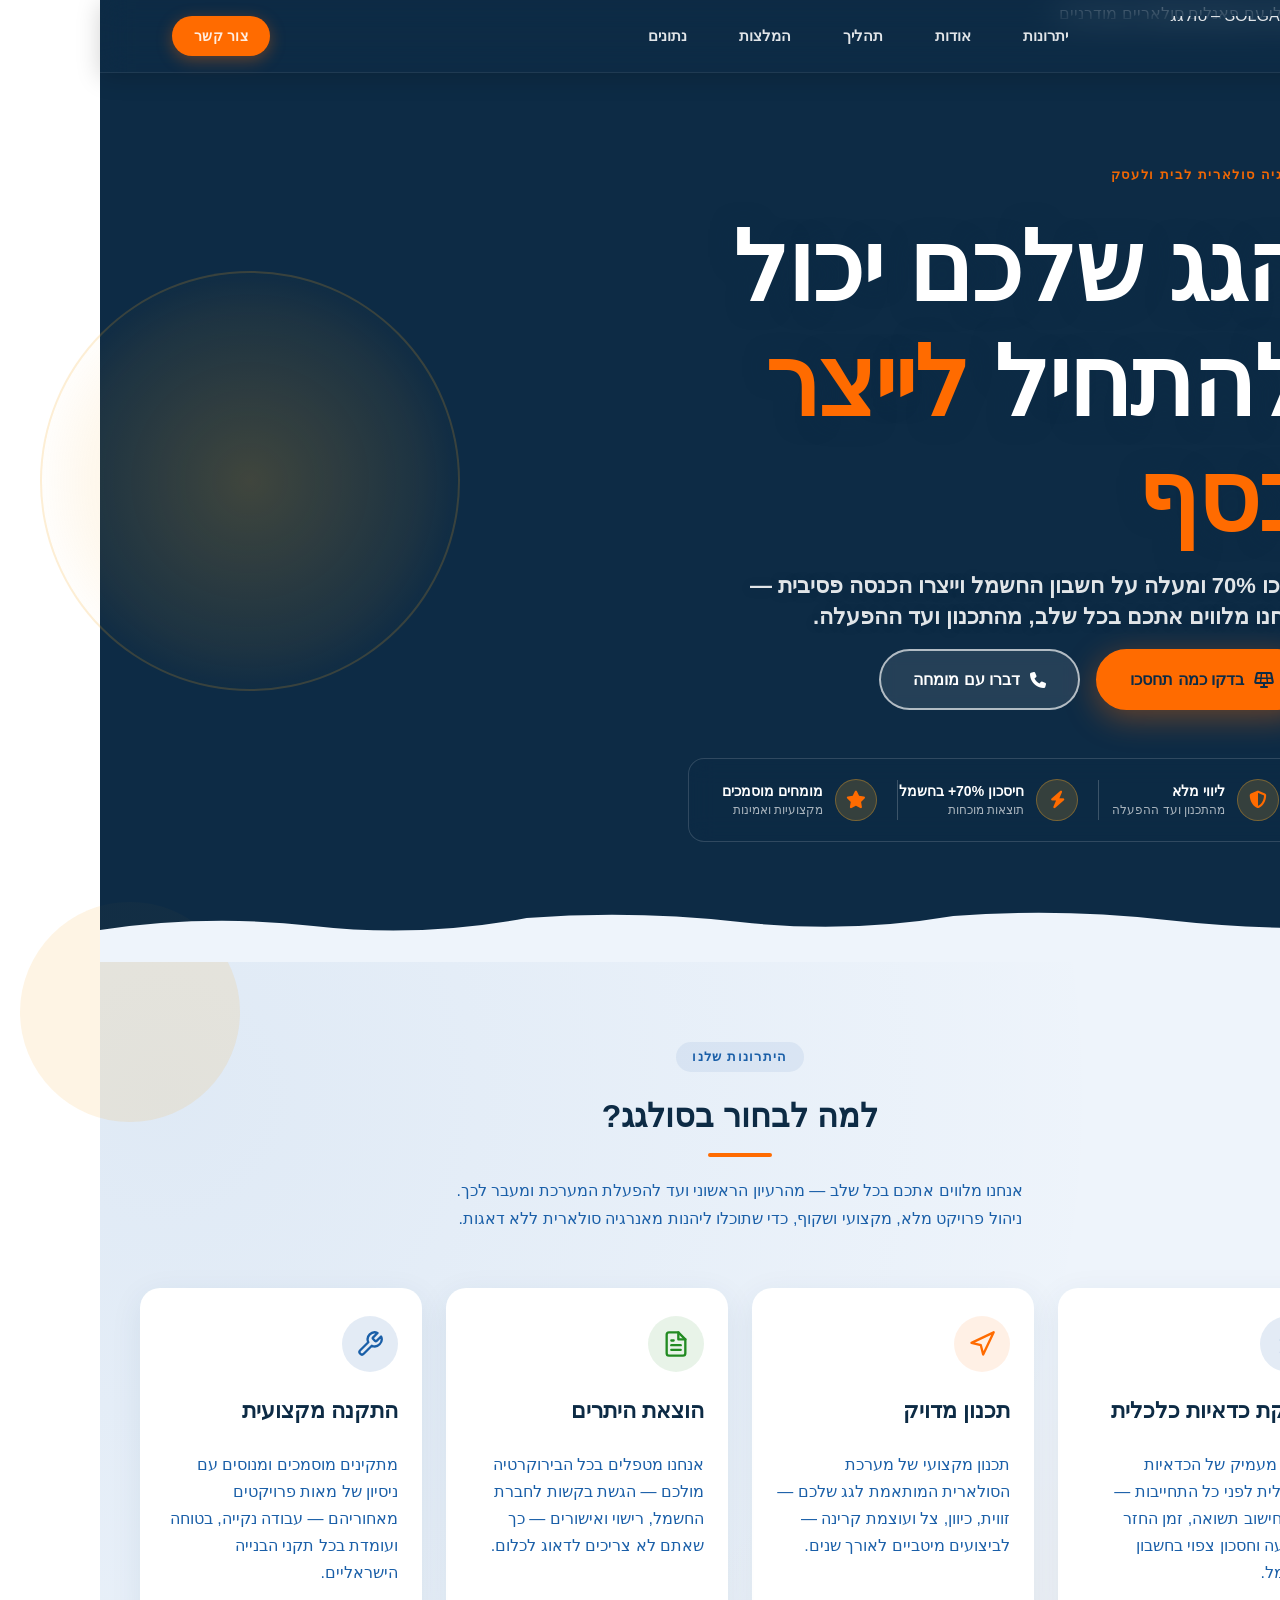
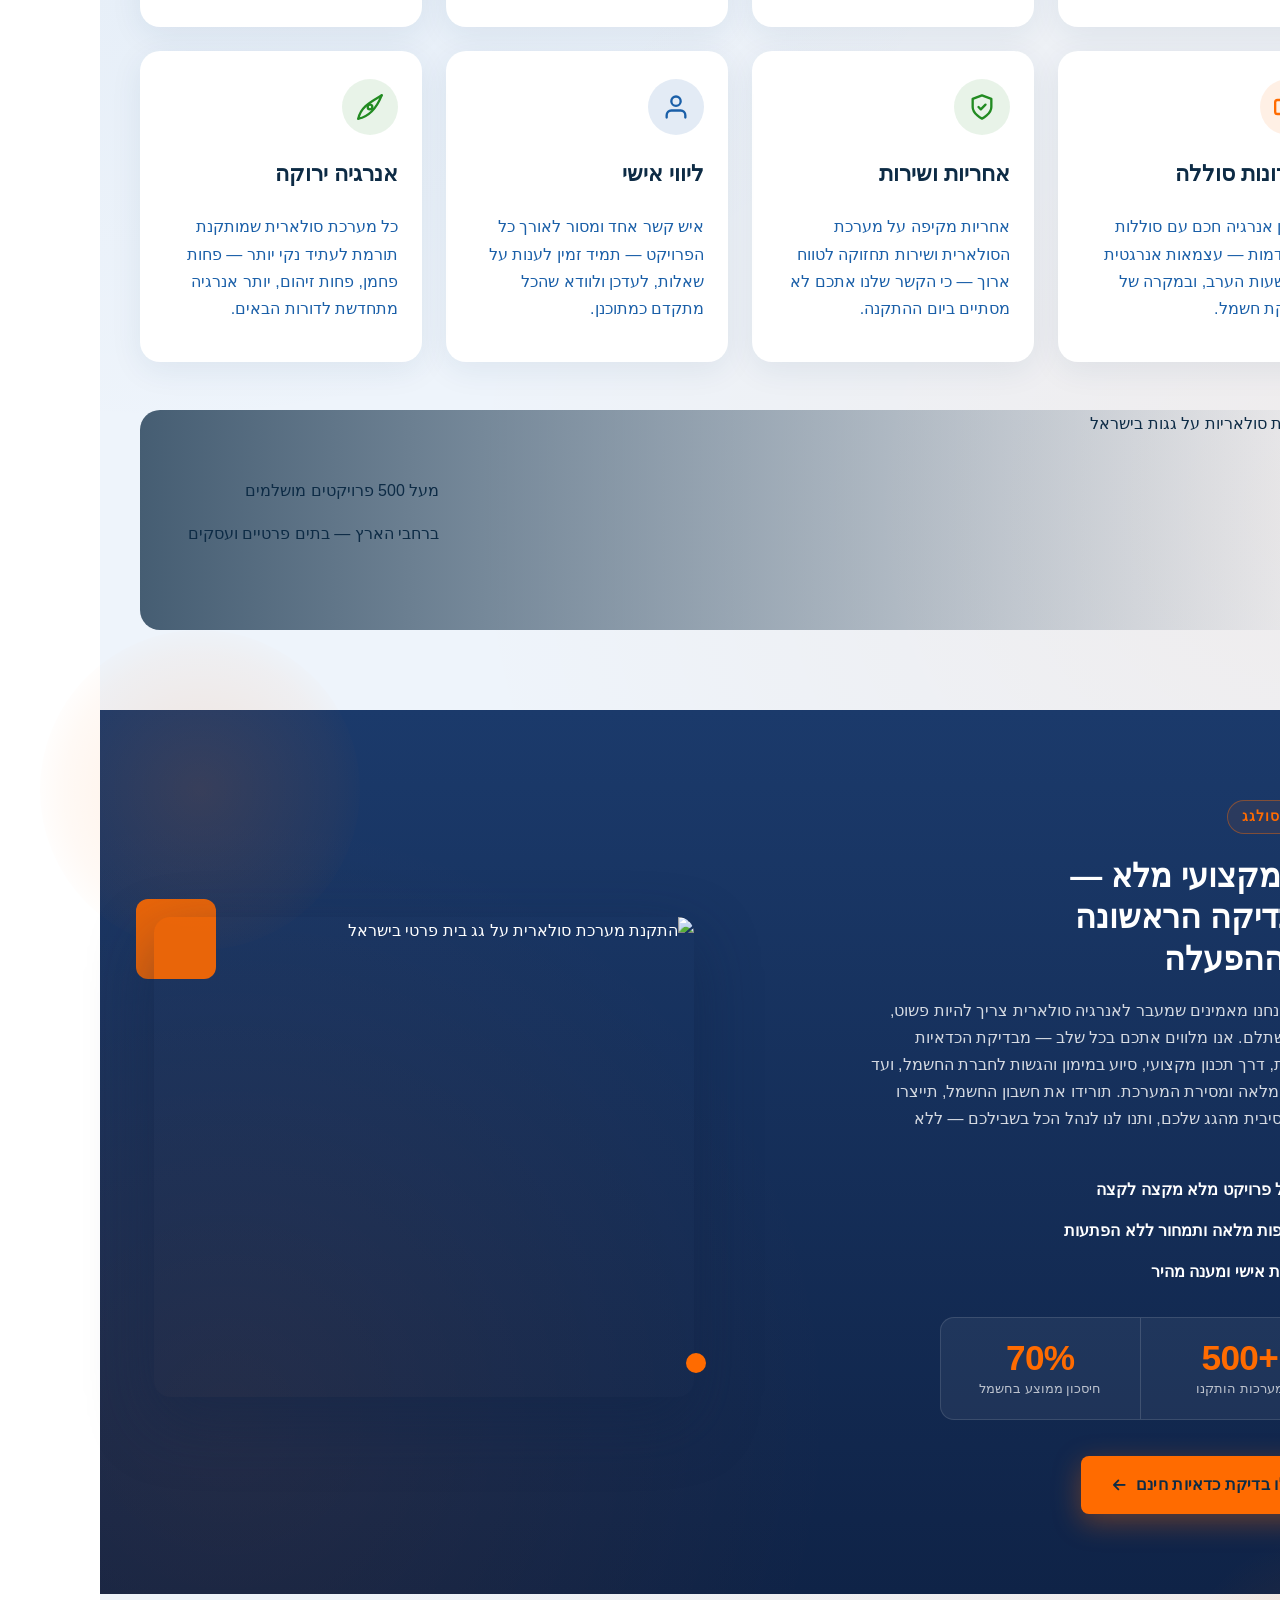
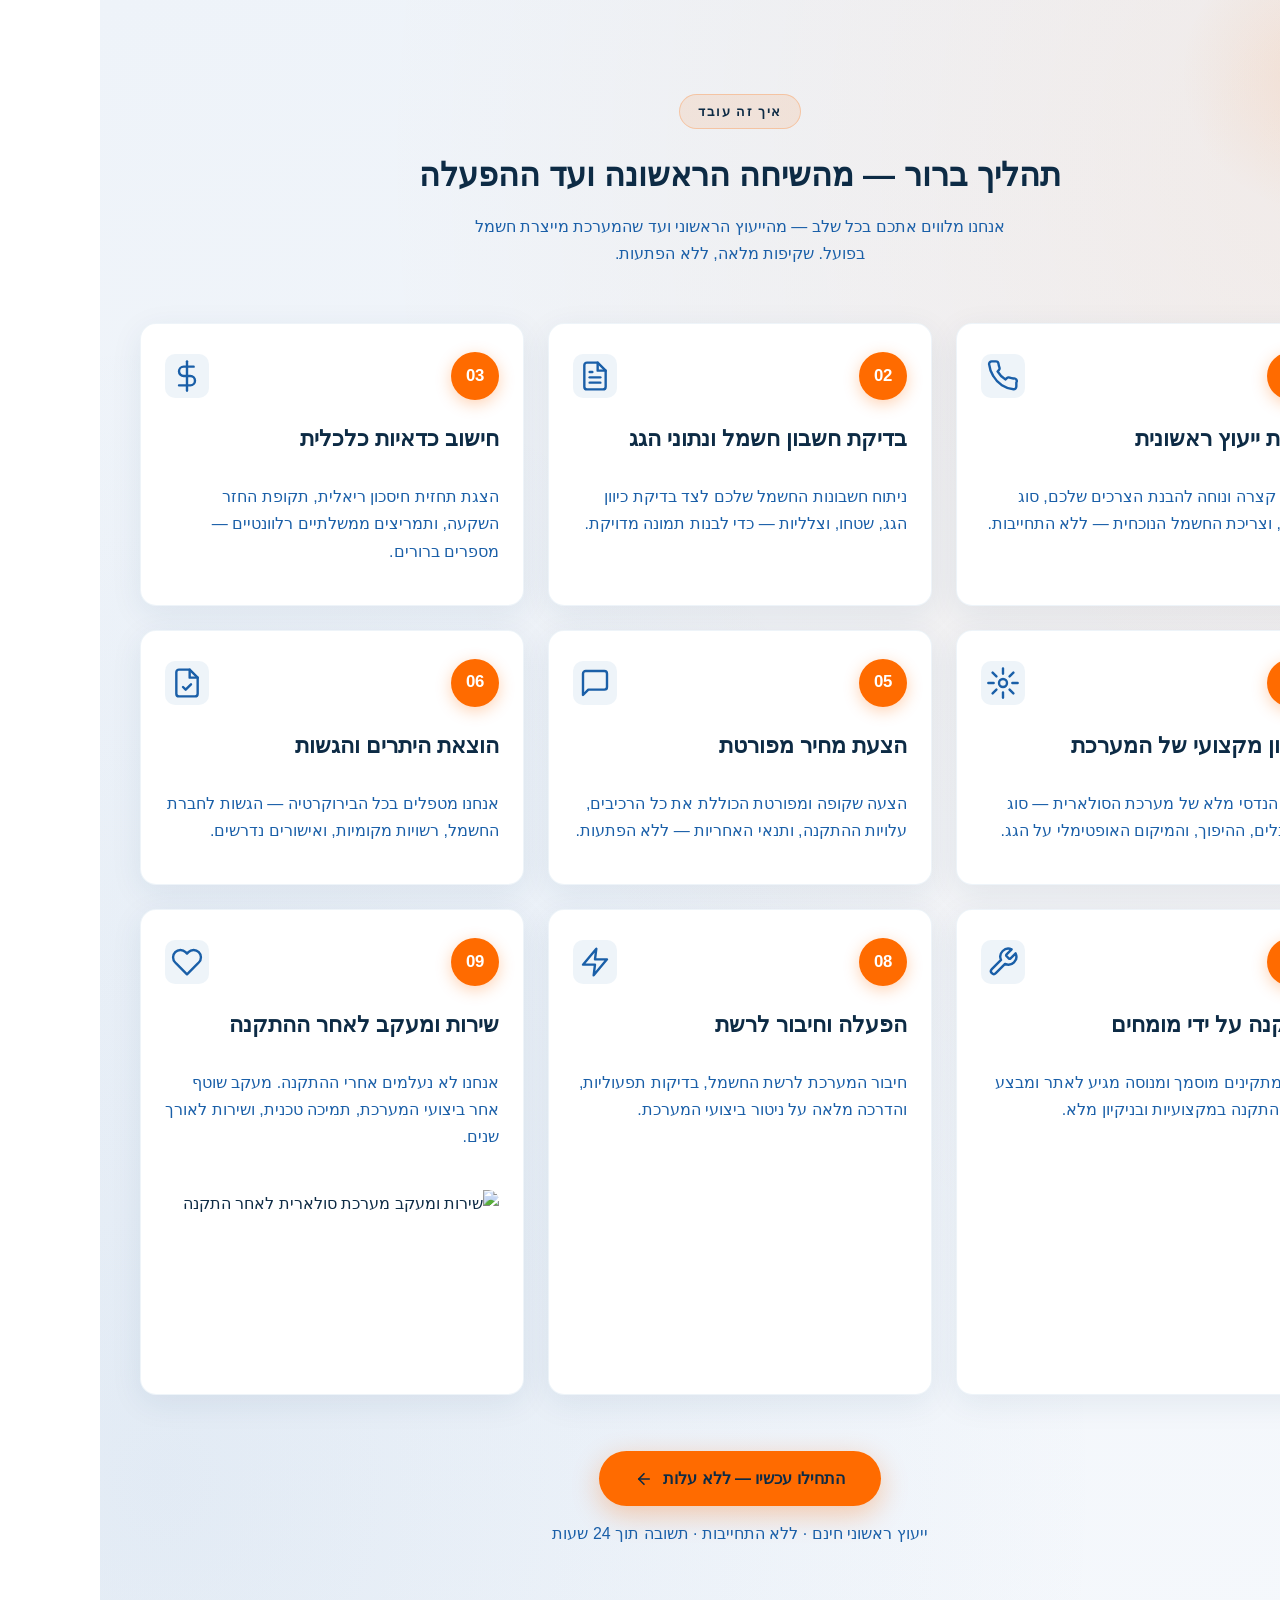
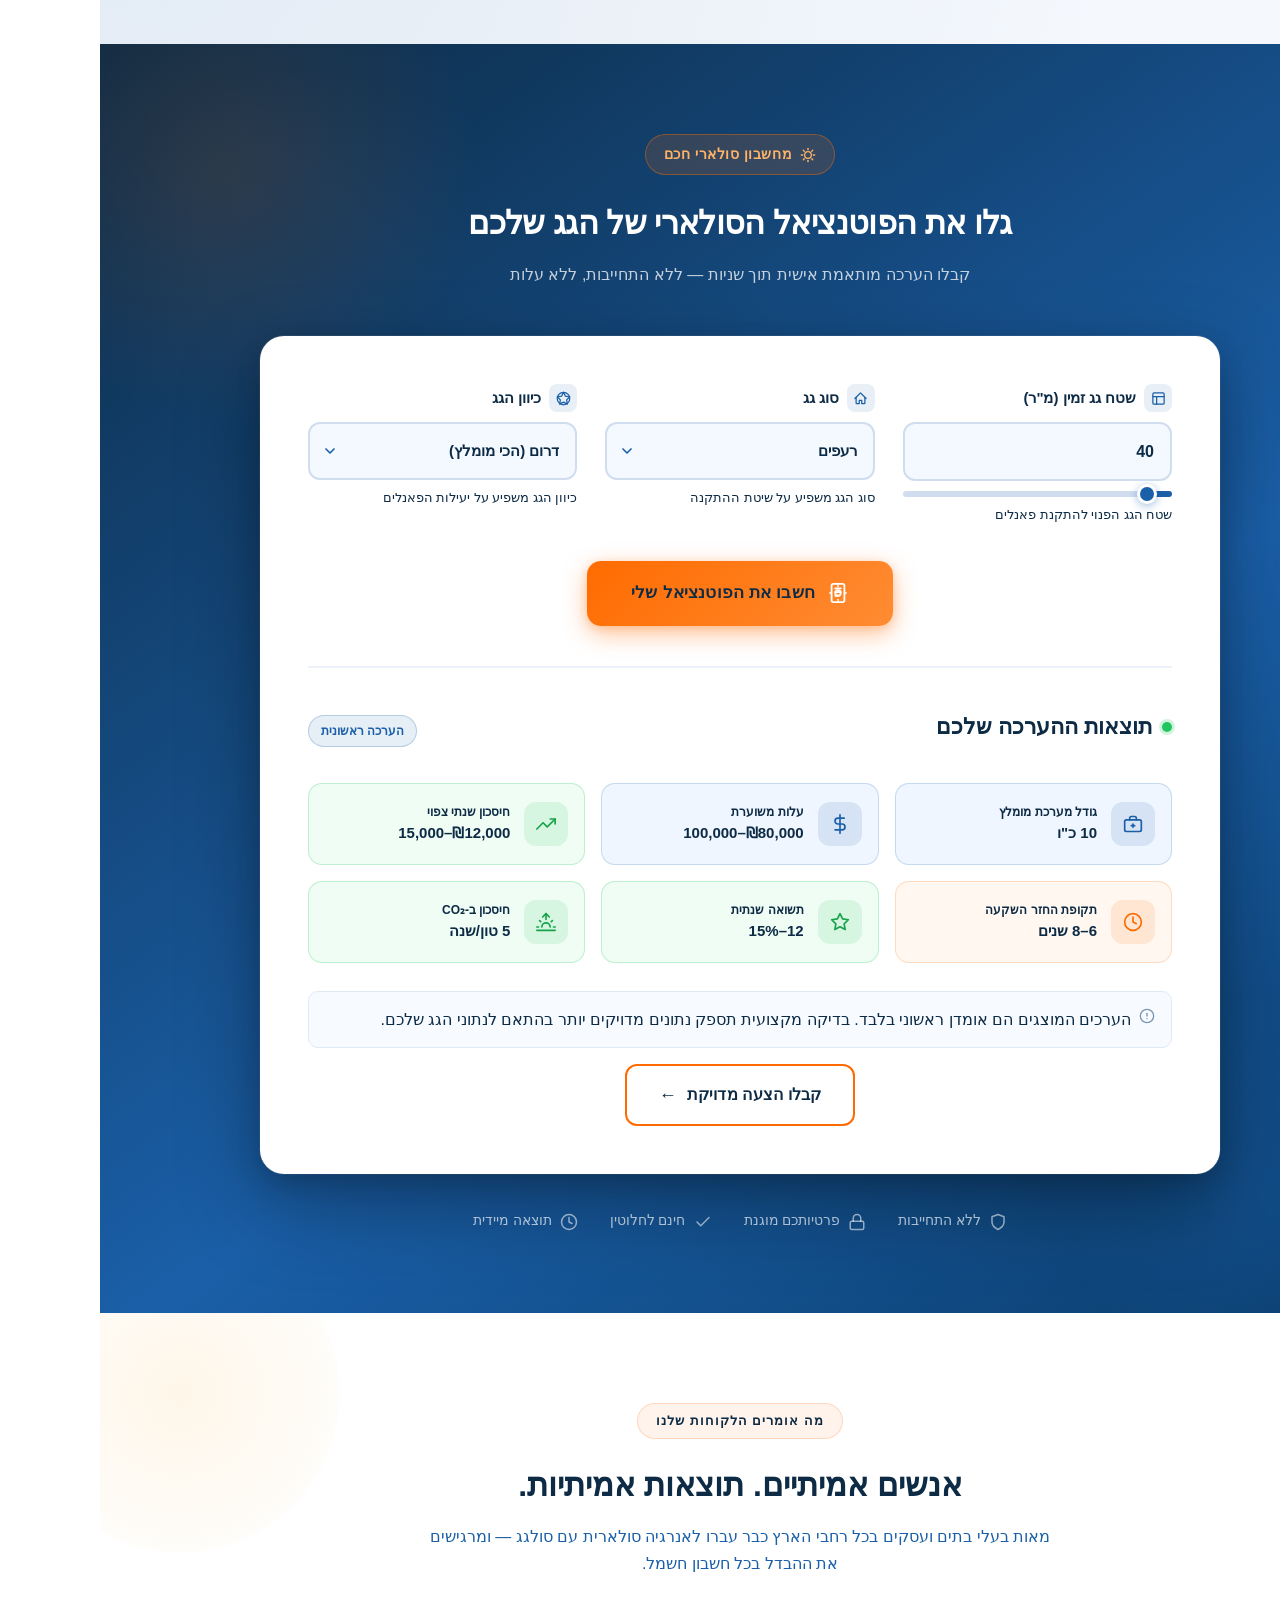
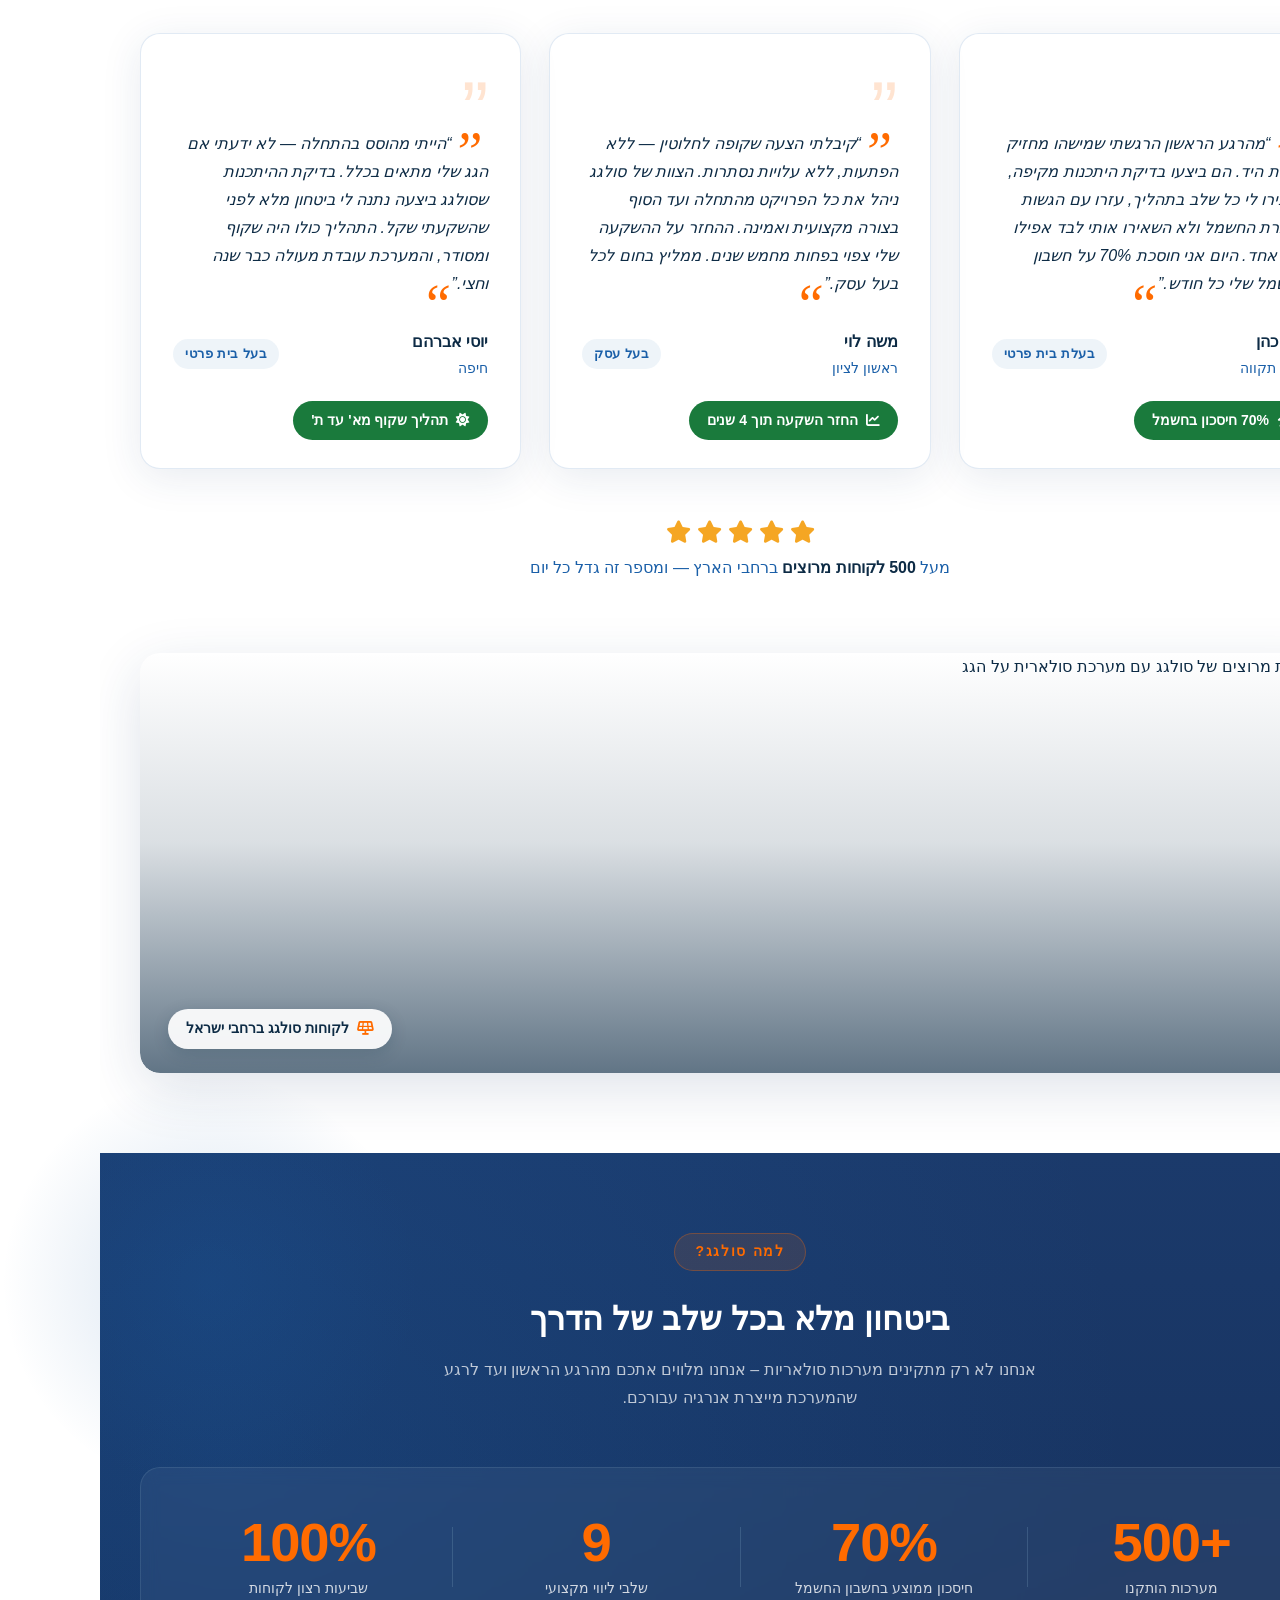
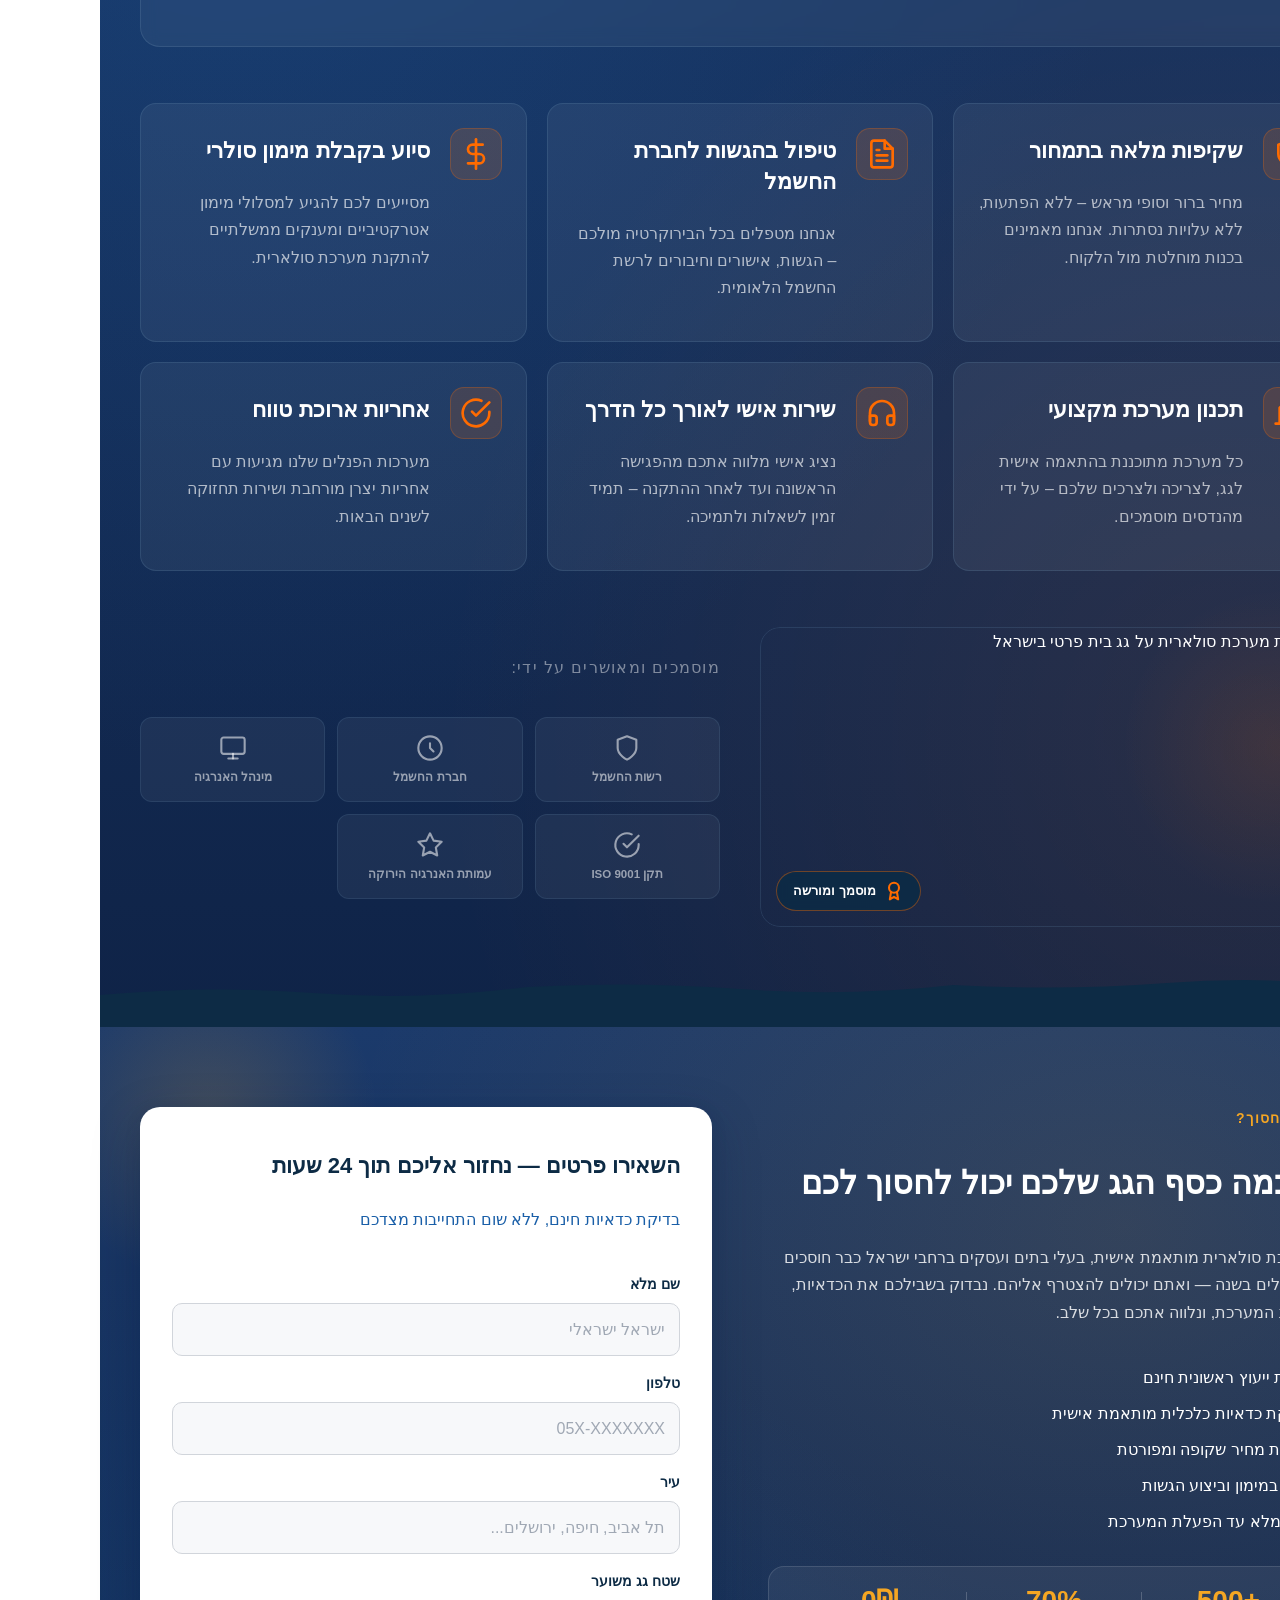
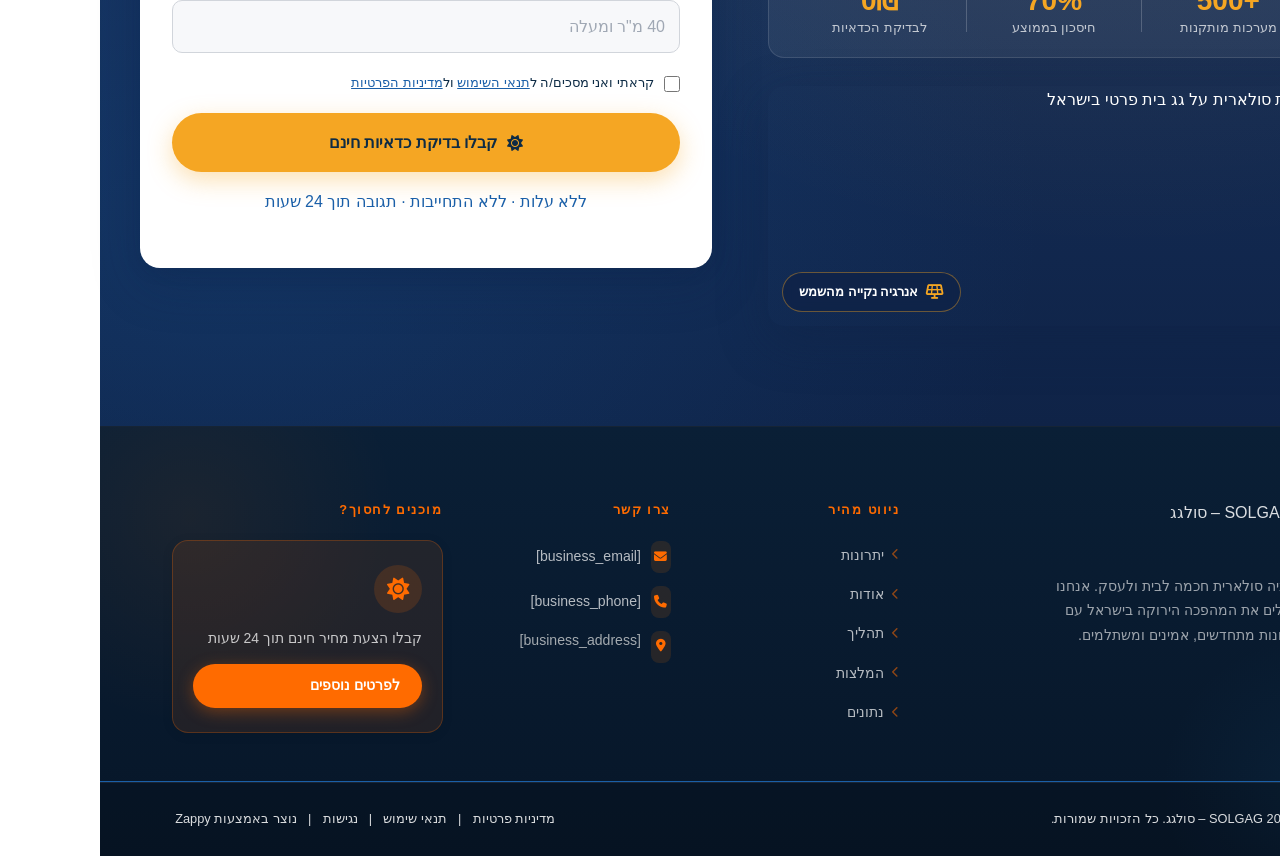
